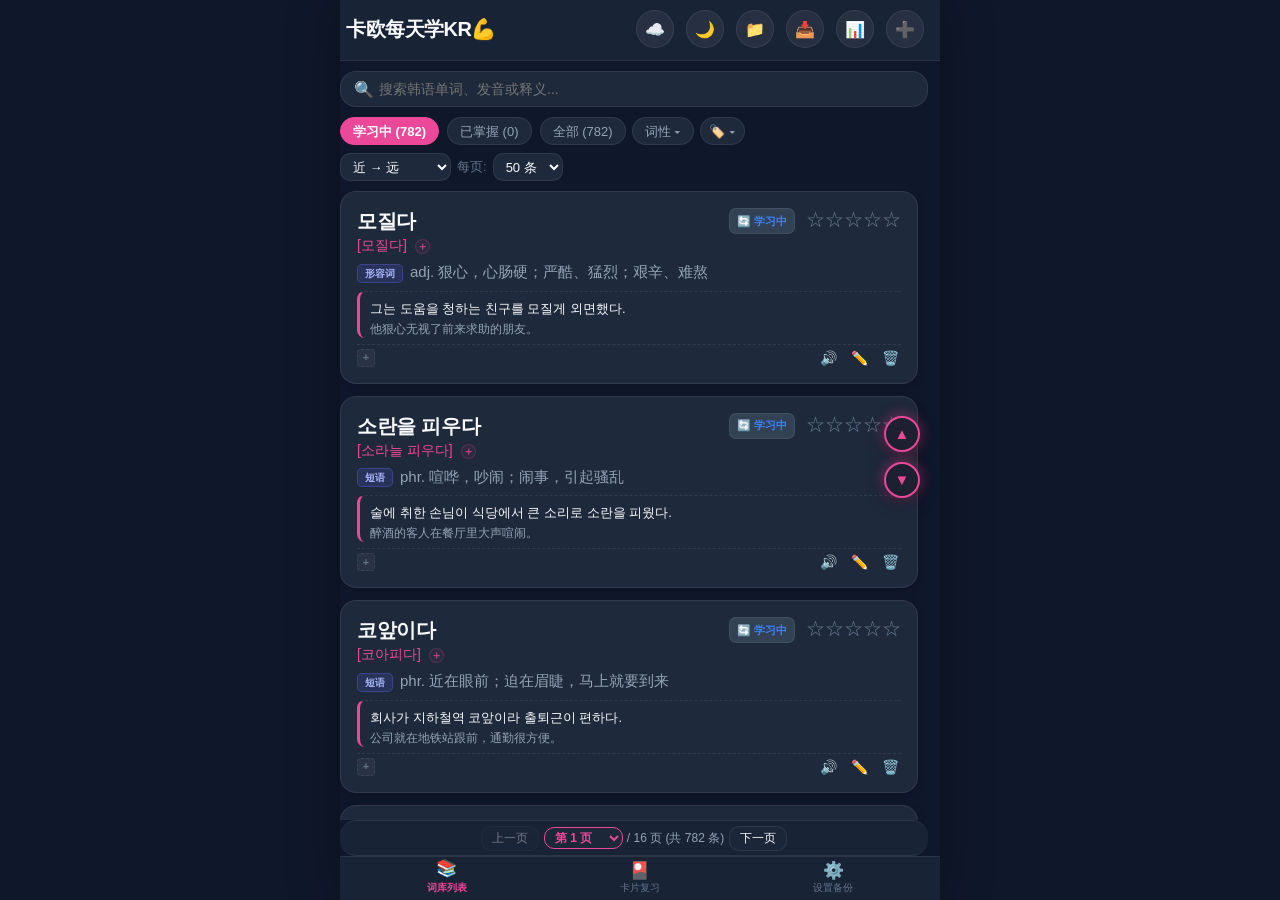
==== standalone_kr_vocab.html @ 4b9e915c "feat: search across all learning statuses" ====
<!DOCTYPE html>
<html lang="zh-CN">
<head>
  <meta charset="UTF-8">
  <meta name="viewport" content="width=device-width, initial-scale=1.0, maximum-scale=1.0, user-scalable=no, viewport-fit=cover">
  <title>卡欧随身韩语单词本 KR v5.0</title>
  <meta name="apple-mobile-web-app-capable" content="yes">
  <meta name="apple-mobile-web-app-status-bar-style" content="black-translucent">
  <meta name="apple-mobile-web-app-title" content="卡欧每天学KR💪">
  <style>
/* ==========================================================================
   随身韩语单词本 - iOS Mobile Design System
   ========================================================================== */

:root {
  --font-family: -apple-system, BlinkMacSystemFont, "SF Pro Display", "SF Pro Text", "Segoe UI", Roboto, Helvetica, Arial, sans-serif;
  
  --bg-primary: #0f172a;
  --bg-secondary: #1e293b;
  --bg-card: rgba(30, 41, 59, 0.75);
  --bg-card-solid: #1e293b;
  --bg-input: #334155;
  
  --text-primary: #f8fafc;
  --text-secondary: #94a3b8;
  --text-muted: #64748b;
  --text-example: #fbcfe8;
  
  --accent-primary: #ec4899; /* Pink-rose accent for Korean Vocab */
  --accent-gradient: linear-gradient(135deg, #ec4899 0%, #8b5cf6 100%);
  --accent-success: #10b981;
  --accent-warning: #f59e0b;
  --accent-danger: #ef4444;
  --accent-info: #3b82f6;
  
  --border-color: rgba(255, 255, 255, 0.08);
  --border-highlight: rgba(255, 255, 255, 0.15);
  
  --shadow-sm: 0 2px 8px rgba(0, 0, 0, 0.2);
  --shadow-lg: 0 10px 30px rgba(0, 0, 0, 0.4);
  --glass-blur: blur(16px);
  
  --radius-sm: 10px;
  --radius-md: 16px;
  --radius-lg: 24px;
  --radius-full: 9999px;
  
  --safe-top: env(safe-area-inset-top, 20px);
  --safe-bottom: env(safe-area-inset-bottom, 20px);
}

body.light-theme {
  --bg-primary: #f8fafc;
  --bg-secondary: #ffffff;
  --bg-card: rgba(255, 255, 255, 0.85);
  --bg-card-solid: #ffffff;
  --bg-input: #e2e8f0;
  
  --text-primary: #0f172a;
  --text-secondary: #475569;
  --text-muted: #94a3b8;
  --text-example: #be185d;
  
  --border-color: rgba(0, 0, 0, 0.06);
  --border-highlight: rgba(0, 0, 0, 0.12);
  --shadow-sm: 0 2px 10px rgba(0, 0, 0, 0.05);
  --shadow-lg: 0 10px 30px rgba(0, 0, 0, 0.1);
}

* {
  box-sizing: border-box;
  margin: 0;
  padding: 0;
  -webkit-tap-highlight-color: transparent;
}

html, body {
  width: 100%;
  height: 100%;
  overflow-x: hidden;
  overflow-y: auto !important;
  font-family: var(--font-family);
  background-color: var(--bg-primary);
  color: var(--text-primary);
  user-select: none;
  -webkit-user-select: none;
}

#app {
  display: flex;
  flex-direction: column;
  width: 100%;
  height: 100vh;
  height: 100dvh;
  max-width: 600px;
  margin: 0 auto;
  position: relative;
  background-color: var(--bg-primary);
  box-shadow: 0 0 50px rgba(0, 0, 0, 0.3);
  overflow: hidden;
}

/* Header Navbar */
.app-header {
  padding: calc(var(--safe-top) + 10px) 16px 12px 6px;
  background: var(--bg-card);
  backdrop-filter: var(--glass-blur);
  -webkit-backdrop-filter: var(--glass-blur);
  border-bottom: 1px solid var(--border-color);
  display: flex;
  align-items: center;
  justify-content: space-between;
  z-index: 100;
  flex-shrink: 0;
}

.app-title {
  display: flex;
  align-items: center;
  gap: 10px;
  font-size: 20px;
  font-weight: 700;
  letter-spacing: -0.5px;
}

.app-title .icon {
  font-size: 24px;
}

.header-actions {
  display: flex;
  align-items: center;
  gap: 12px;
}

.icon-btn {
  background: rgba(255, 255, 255, 0.06);
  border: 1px solid var(--border-color);
  color: var(--text-primary);
  width: 38px;
  height: 38px;
  border-radius: var(--radius-full);
  display: flex;
  align-items: center;
  justify-content: center;
  font-size: 16px;
  cursor: pointer;
  transition: all 0.2s ease;
}

.icon-btn:active {
  transform: scale(0.92);
  background: rgba(255, 255, 255, 0.15);
}

.excel-export-sheet {
  max-height: min(86dvh, 720px);
}

.excel-export-intro {
  margin: -4px 0 16px;
  color: var(--text-secondary);
  font-size: 13px;
  line-height: 1.6;
}

.excel-export-scope-grid {
  display: grid;
  grid-template-columns: repeat(2, minmax(0, 1fr));
  gap: 9px;
  margin-bottom: 14px;
}

.excel-export-scope-option {
  display: flex;
  align-items: center;
  gap: 8px;
  min-width: 0;
  padding: 11px 12px;
  border: 1px solid var(--border-color);
  border-radius: 11px;
  background: var(--bg-input);
  color: var(--text-primary);
  cursor: pointer;
  font-size: 14px;
  font-weight: 600;
}

.excel-export-scope-option.selected {
  border-color: var(--accent-primary);
  background: rgba(236, 72, 153, 0.13);
  box-shadow: inset 0 0 0 1px rgba(236, 72, 153, 0.18);
}

.excel-export-scope-option input {
  width: 17px;
  height: 17px;
  margin: 0;
  accent-color: var(--accent-primary);
  flex: 0 0 auto;
}

.excel-export-tag-panel {
  margin-bottom: 14px;
  padding: 12px;
  border: 1px solid var(--border-color);
  border-radius: 12px;
  background: rgba(15, 23, 42, 0.22);
}

.excel-export-tag-title {
  margin-bottom: 9px;
  color: var(--text-secondary);
  font-size: 12px;
  line-height: 1.5;
}

.excel-export-tag-list {
  display: flex;
  flex-wrap: wrap;
  gap: 7px;
  max-height: 180px;
  overflow-y: auto;
}

.excel-export-tag-option {
  padding: 6px 10px;
  border: 1px solid var(--border-color);
  border-radius: var(--radius-full);
  background: var(--bg-input);
  color: var(--text-secondary);
  font-size: 12px;
  cursor: pointer;
}

.excel-export-tag-option.selected {
  border-color: var(--accent-primary);
  background: rgba(236, 72, 153, 0.18);
  color: var(--text-primary);
  font-weight: 700;
}

.excel-export-summary {
  min-height: 20px;
  margin: 0 0 10px;
  color: var(--text-secondary);
  font-size: 13px;
}

.excel-export-columns-panel {
  margin: 0 0 14px;
  padding: 11px 12px 12px;
  border: 1px solid var(--border-color);
  border-radius: 12px;
}

.excel-export-columns-panel legend {
  padding: 0 5px;
  color: var(--text-secondary);
  font-size: 12px;
  font-weight: 700;
}

.excel-export-columns-grid {
  display: grid;
  grid-template-columns: repeat(2, minmax(0, 1fr));
  gap: 9px 12px;
}

.excel-export-column-option {
  display: flex;
  align-items: center;
  gap: 7px;
  color: var(--text-primary);
  font-size: 13px;
  cursor: pointer;
}

.excel-export-column-option input {
  margin: 0;
  accent-color: var(--accent-primary);
}

.resource-library-sheet {
  height: min(78dvh, 720px);
  max-height: 90vh;
  display: flex;
  flex-direction: column;
  overflow: hidden;
}

.resource-library-notice {
  margin: -4px 0 14px;
  padding: 10px 12px;
  border: 1px solid rgba(245, 158, 11, 0.35);
  border-radius: var(--radius-sm);
  background: rgba(245, 158, 11, 0.1);
  color: var(--text-secondary);
  font-size: 12px;
  line-height: 1.55;
}

.resource-upload-zone {
  display: flex;
  align-items: center;
  justify-content: center;
  gap: 10px;
  min-height: 78px;
  padding: 14px;
  border: 1.5px dashed var(--accent-primary);
  border-radius: var(--radius-md);
  background: rgba(236, 72, 153, 0.06);
  color: var(--text-primary);
  text-align: center;
  cursor: pointer;
  transition: border-color 0.2s ease, background 0.2s ease, transform 0.2s ease;
}

.resource-upload-zone:hover,
.resource-upload-zone:focus-visible,
.resource-upload-zone.drag-active {
  background: rgba(236, 72, 153, 0.14);
  border-color: #a855f7;
  outline: none;
}

.resource-upload-zone:active {
  transform: scale(0.99);
}

.resource-upload-icon {
  font-size: 27px;
}

.resource-upload-copy strong,
.resource-upload-copy small {
  display: block;
}

.resource-upload-copy strong {
  margin-bottom: 3px;
  font-size: 14px;
}

.resource-upload-copy small {
  color: var(--text-secondary);
  font-size: 11px;
  line-height: 1.45;
}

.resource-file-status {
  min-height: 20px;
  margin: 8px 2px 4px;
  color: var(--text-secondary);
  font-size: 12px;
  line-height: 1.45;
}

.resource-file-status.is-error {
  color: #fb7185;
}

.resource-file-list {
  flex: 1;
  min-height: 0;
  overflow-y: auto;
  padding: 2px 2px calc(var(--safe-bottom) + 4px);
}

.resource-file-empty {
  display: flex;
  min-height: 180px;
  flex-direction: column;
  align-items: center;
  justify-content: center;
  color: var(--text-secondary);
  text-align: center;
  line-height: 1.65;
}

.resource-file-empty span {
  margin-bottom: 8px;
  font-size: 34px;
  opacity: 0.78;
}

.resource-file-card {
  display: grid;
  grid-template-columns: minmax(0, 1fr) auto;
  gap: 10px;
  align-items: center;
  width: 100%;
  margin-top: 8px;
  padding: 11px 10px;
  border: 1px solid var(--border-color);
  border-radius: var(--radius-md);
  background: var(--bg-primary);
  transition: border-color 0.16s ease, box-shadow 0.16s ease, opacity 0.16s ease, transform 0.16s ease;
}

.resource-file-card.resource-sort-dragging {
  z-index: 2;
  border-color: var(--accent-color);
  box-shadow: 0 12px 28px rgba(0, 0, 0, 0.26);
  opacity: 0.78;
  transform: scale(0.99);
}

.resource-file-open {
  width: 100%;
  display: grid;
  grid-template-columns: 42px minmax(0, 1fr);
  gap: 10px;
  align-items: center;
  min-width: 0;
  padding: 0;
  border: 0;
  background: transparent;
  color: inherit;
  text-align: left;
  cursor: pointer;
}

.resource-file-icon {
  display: flex;
  width: 42px;
  height: 42px;
  align-items: center;
  justify-content: center;
  border-radius: 12px;
  background: rgba(139, 92, 246, 0.13);
  font-size: 23px;
}

.resource-file-main {
  min-width: 0;
}

.resource-file-name {
  display: block;
  overflow: hidden;
  font-size: 14px;
  font-weight: 700;
  text-overflow: ellipsis;
  white-space: nowrap;
}

.resource-file-meta {
  display: block;
  margin-top: 4px;
  color: var(--text-secondary);
  font-size: 11px;
  line-height: 1.4;
}

.resource-file-actions {
  display: flex;
  align-items: center;
  gap: 5px;
}

.resource-file-drag-handle {
  display: inline-flex;
  width: 27px;
  height: 31px;
  align-items: center;
  justify-content: center;
  padding: 0;
  border: 0;
  background: transparent;
  color: var(--text-secondary);
  cursor: grab;
  font-size: 19px;
  line-height: 1;
  touch-action: none;
  user-select: none;
  -webkit-user-select: none;
}

.resource-file-drag-handle:hover,
.resource-file-drag-handle:focus-visible {
  color: var(--accent-color);
}

.resource-file-drag-handle:active {
  cursor: grabbing;
}

.resource-file-action {
  width: 31px;
  height: 31px;
  padding: 0;
  border: 1px solid var(--border-color);
  border-radius: 9px;
  background: rgba(255, 255, 255, 0.05);
  color: inherit;
  cursor: pointer;
}

.resource-file-action.rename {
  color: #c4b5fd;
}

.resource-file-action.delete {
  color: #fb7185;
}

.resource-rename-sheet {
  max-width: 480px;
}

.resource-rename-input-row {
  display: flex;
  align-items: stretch;
}

.resource-rename-input-row .form-input {
  min-width: 0;
  border-top-right-radius: 0;
  border-bottom-right-radius: 0;
}

.resource-rename-extension {
  display: flex;
  align-items: center;
  padding: 0 13px;
  border: 1px solid var(--border-color);
  border-left: 0;
  border-radius: 0 var(--radius-sm) var(--radius-sm) 0;
  background: var(--bg-input);
  color: var(--text-secondary);
  font-size: 14px;
  white-space: nowrap;
}

.resource-rename-status {
  min-height: 20px;
  margin-top: 7px;
  color: #fb7185;
  font-size: 12px;
  line-height: 1.45;
}

.resource-rename-actions {
  display: flex;
  gap: 10px;
}

.resource-image-preview-modal {
  position: fixed;
  inset: 0;
  z-index: 450;
  display: flex;
  align-items: center;
  justify-content: center;
  padding: max(14px, env(safe-area-inset-top)) 14px max(14px, env(safe-area-inset-bottom));
  background: rgba(2, 6, 23, 0.88);
  backdrop-filter: blur(8px);
  -webkit-backdrop-filter: blur(8px);
  opacity: 0;
  pointer-events: none;
  transition: opacity 0.2s ease;
}

.resource-image-preview-modal.active {
  opacity: 1;
  pointer-events: auto;
}

.resource-image-preview-sheet {
  display: flex;
  width: min(960px, 100%);
  height: min(90dvh, 900px);
  max-height: 92vh;
  flex-direction: column;
  overflow: hidden;
  border: 1px solid var(--border-highlight);
  border-radius: var(--radius-lg);
  background: var(--bg-card-solid);
  box-shadow: 0 24px 70px rgba(0, 0, 0, 0.48);
  transform: scale(0.97);
  transition: transform 0.2s ease;
}

.resource-image-preview-modal.active .resource-image-preview-sheet {
  transform: scale(1);
}

.resource-image-preview-header {
  display: flex;
  min-height: 56px;
  align-items: center;
  justify-content: space-between;
  gap: 12px;
  padding: 9px 10px 9px 16px;
  border-bottom: 1px solid var(--border-color);
}

.resource-image-preview-title {
  min-width: 0;
  overflow: hidden;
  font-size: 14px;
  font-weight: 700;
  text-overflow: ellipsis;
  white-space: nowrap;
}

.resource-image-preview-stage {
  display: flex;
  flex: 1;
  min-height: 0;
  align-items: center;
  justify-content: center;
  overflow: auto;
  padding: 12px;
  background: #050914;
}

.resource-image-preview-stage img {
  display: block;
  max-width: 100%;
  max-height: 100%;
  object-fit: contain;
}

@media (max-width: 390px) {
  .app-title { font-size: 18px; gap: 6px; }
  .header-actions { gap: 6px; }
  .header-actions .icon-btn { width: 36px; height: 36px; }
  .resource-file-card { grid-template-columns: minmax(0, 1fr) auto; }
  .resource-file-open { grid-template-columns: 36px minmax(0, 1fr); }
  .resource-file-icon { width: 36px; height: 36px; font-size: 20px; }
}

.main-content {
  flex: 1;
  min-height: 0;
  display: flex;
  flex-direction: column;
  overflow: hidden;
  padding: 10px 12px 44px 0;
  position: relative;
}

.tab-view {
  display: none;
  animation: fadeIn 0.25s ease-out forwards;
}

.tab-view.active {
  display: flex;
  flex-direction: column;
  flex: 1;
  min-height: 0;
  height: 100%;
}

@keyframes fadeIn {
  from { opacity: 0; transform: translateY(6px); }
  to { opacity: 1; transform: translateY(0); }
}

.bottom-nav {
  position: fixed;
  bottom: 0;
  left: 0;
  right: 0;
  width: 100%;
  max-width: 600px;
  margin: 0 auto;
  box-sizing: border-box;
  background: var(--bg-card);
  backdrop-filter: var(--glass-blur);
  -webkit-backdrop-filter: var(--glass-blur);
  border-top: 1px solid var(--border-color);
  display: flex;
  justify-content: space-around;
  padding: 2px 10px calc(var(--safe-bottom) + 2px) !important;
  height: 44px !important;
  z-index: 100;
}

.nav-item {
  display: flex;
  flex-direction: column;
  align-items: center;
  gap: 0 !important;
  color: var(--text-muted);
  text-decoration: none;
  font-size: 10px !important;
  font-weight: 500;
  padding: 1px 8px !important;
  border-radius: var(--radius-md);
  transition: all 0.2s ease;
  cursor: pointer;
  border: none;
  background: transparent;
}

.nav-item .nav-icon {
  font-size: 17px !important;
  transition: transform 0.2s ease;
}

.nav-item.active {
  color: var(--accent-primary);
  font-weight: 600;
}

.nav-item.active .nav-icon {
  transform: translateY(-2px);
}

.nav-item:active {
  transform: scale(0.92);
}

.search-box {
  position: relative;
  margin-bottom: 10px !important;
}

.search-input {
  width: 100%;
  padding: 8px 36px 8px 38px !important;
  background: var(--bg-card-solid);
  border: 1px solid var(--border-color);
  border-radius: var(--radius-md);
  color: var(--text-primary);
  font-size: 14px !important;
  outline: none;
  transition: border-color 0.2s;
  min-height: 36px;
}

.search-input:focus {
  border-color: var(--accent-primary);
}

.search-clear-btn {
  position: absolute;
  right: 12px;
  top: 50%;
  transform: translateY(-50%);
  font-size: 14px;
  font-weight: bold;
  color: var(--text-muted);
  cursor: pointer;
  padding: 2px 8px;
  border-radius: 50%;
  transition: all 0.2s;
  user-select: none;
  z-index: 10;
  display: none;
  align-items: center;
  justify-content: center;
  background: rgba(255, 255, 255, 0.12);
}

.search-clear-btn:hover {
  color: #ffffff;
  background: rgba(239, 68, 68, 0.85);
}

.search-icon {
  position: absolute;
  left: 14px;
  top: 50%;
  transform: translateY(-50%);
  color: var(--text-muted);
  font-size: 16px;
}

.active-tags-bar {
  display: flex;
  flex-wrap: wrap;
  align-items: center;
  gap: 8px;
  margin-top: 8px;
  margin-bottom: 14px;
}

/* 🏷️ 已选标签一键清空按钮 */
.clear-all-tags-chip-btn {
  display: inline-flex;
  align-items: center;
  justify-content: center;
  gap: 4px;
  background: rgba(239, 68, 68, 0.15);
  border: 1px solid rgba(239, 68, 68, 0.35);
  color: #fca5a5;
  font-size: 12px;
  font-weight: 600;
  padding: 4px 12px;
  border-radius: 9999px;
  cursor: pointer;
  outline: none;
  transition: all 0.2s cubic-bezier(0.4, 0, 0.2, 1);
  backdrop-filter: blur(8px);
  -webkit-backdrop-filter: blur(8px);
  user-select: none;
  margin-left: 2px;
}

.clear-all-tags-chip-btn:hover {
  background: rgba(239, 68, 68, 0.3);
  border-color: rgba(239, 68, 68, 0.6);
  color: #ffffff;
  transform: translateY(-1px);
  box-shadow: 0 3px 10px rgba(239, 68, 68, 0.25);
}

.clear-all-tags-chip-btn:active {
  transform: translateY(0);
  scale: 0.96;
}

body.light-theme .clear-all-tags-chip-btn {
  background: rgba(239, 68, 68, 0.1);
  border-color: rgba(239, 68, 68, 0.25);
  color: #dc2626;
}

body.light-theme .clear-all-tags-chip-btn:hover {
  background: rgba(239, 68, 68, 0.2);
  border-color: rgba(239, 68, 68, 0.45);
  color: #b91c1c;
}
.active-tag-chip {
  background: rgba(255, 255, 255, 0.06);
  color: var(--text-secondary);
  font-size: 12px;
  font-weight: 600;
  padding: 4px 10px;
  border-radius: var(--radius-full);
  display: inline-flex;
  align-items: center;
  gap: 6px;
  box-shadow: none;
  animation: fadeIn 0.2s ease-out;
}
.tag-remove-btn {
  font-size: 12px;
  line-height: 1;
  cursor: pointer;
  padding: 1px 4px;
  border-radius: 50%;
  background: rgba(0, 0, 0, 0.25);
  transition: background 0.2s;
}
.tag-remove-btn:hover {
  background: rgba(0, 0, 0, 0.5);
}

.filter-pills {
  display: flex;
  align-items: center;
  gap: 8px;
  overflow-x: auto;
  padding-bottom: 0 !important;
  margin-bottom: 0 !important;
  scrollbar-width: none;
}

.filter-pills::-webkit-scrollbar {
  display: none;
}

.pill-btn {
  display: inline-flex;
  align-items: center;
  justify-content: center;
  height: 28px;
  padding: 0 12px;
  border-radius: var(--radius-full);
  background: var(--bg-card-solid);
  border: 1px solid var(--border-color);
  color: var(--text-secondary);
  font-size: 13px;
  line-height: 1;
  white-space: nowrap;
  cursor: pointer;
  transition: all 0.2s ease;
  box-sizing: border-box;
}

.pill-btn.active {
  background: var(--accent-primary);
  color: #ffffff;
  border-color: var(--accent-primary);
  font-weight: 600;
}

.sub-filter-row {
  display: flex;
  align-items: center;
  gap: 10px;
  margin-top: -4px;
  margin-bottom: 12px;
  transition: all 0.2s ease;
  flex-wrap: wrap;
}

/* Tag Filter Dropdown Styling */
.tag-filter-dropdown-wrapper,
.tag-dropdown-container {
  position: relative;
  display: inline-flex;
  align-items: center;
  flex-shrink: 0;
}

.tag-dropdown-btn,
.part-of-speech-dropdown-btn {
  display: inline-flex;
  align-items: center;
  justify-content: center;
  height: 28px;
  gap: 4px;
  padding: 0 12px;
  border-radius: var(--radius-full);
  border: 1px solid var(--border-color);
  background: var(--bg-card-solid);
  color: var(--text-secondary);
  font-size: 13px;
  line-height: 1;
  font-weight: 500;
  cursor: pointer;
  transition: all 0.2s ease;
  user-select: none;
  box-sizing: border-box;
}

.tag-dropdown-btn:hover,
.tag-dropdown-btn.has-active-tags,
.part-of-speech-dropdown-btn:hover,
.part-of-speech-dropdown-btn.has-active-part-of-speech {
  background: rgba(255, 255, 255, 0.08);
  border-color: var(--border-color);
  color: var(--text-primary);
  font-weight: 600;
}

#partOfSpeechDropdownContainer,
#tagDropdownContainer {
  gap: 4px;
}

.part-of-speech-quick-reset-btn,
.tag-quick-reset-btn {
  display: none;
  align-items: center;
  justify-content: center;
  flex-shrink: 0;
  width: 28px;
  height: 28px;
  padding: 0;
  border: 1px solid var(--border-color);
  border-radius: var(--radius-full);
  background: var(--bg-card-solid);
  color: var(--accent-primary, #818cf8);
  font-size: 15px;
  line-height: 1;
  cursor: pointer;
  transition: background 0.15s ease, color 0.15s ease, border-color 0.15s ease;
}

.part-of-speech-quick-reset-btn:hover,
.part-of-speech-quick-reset-btn:focus-visible,
.tag-quick-reset-btn:hover,
.tag-quick-reset-btn:focus-visible {
  background: rgba(99, 102, 241, 0.16);
  border-color: var(--accent-primary, #818cf8);
  color: var(--text-primary);
  outline: none;
}

.tag-badge {
  display: inline-flex;
  align-items: center;
  justify-content: center;
  background: var(--accent-primary, #6366f1);
  color: #ffffff;
  font-size: 10px;
  font-weight: 700;
  min-width: 16px;
  height: 16px;
  border-radius: 8px;
  padding: 0 4px;
  line-height: 1;
}

#tagDropdownMenu,
.tag-dropdown-container .tag-dropdown-menu,
.tag-dropdown-menu {
  position: absolute;
  top: calc(100% + 6px);
  right: 0;
  left: auto;
  z-index: 1000;
  width: 240px;
  max-width: calc(100vw - 32px);
  transform: none;
  max-height: 320px;
  background: var(--bg-card, #1e1e2e);
  border: 1px solid var(--border-color, rgba(255, 255, 255, 0.12));
  border-radius: 12px;
  box-shadow: 0 10px 25px rgba(0, 0, 0, 0.35);
  backdrop-filter: blur(12px);
  display: flex;
  flex-direction: column;
  overflow: hidden;
  animation: tagDropdownFadeInRight 0.15s ease-out;
}

@keyframes tagDropdownFadeInRight {
  from { opacity: 0; transform: translateY(-6px); }
  to { opacity: 1; transform: translateY(0); }
}

.tag-dropdown-header {
  display: flex;
  align-items: center;
  justify-content: space-between;
  padding: 10px 12px;
  border-bottom: 1px solid var(--border-color, rgba(255, 255, 255, 0.08));
  font-size: 12px;
  font-weight: 600;
  color: var(--text-primary);
  background: rgba(0, 0, 0, 0.1);
}

.tag-clear-all-btn {
  background: none;
  border: none;
  color: var(--accent-primary, #818cf8);
  font-size: 11px;
  cursor: pointer;
  padding: 2px 6px;
  border-radius: 4px;
  transition: background 0.15s ease;
}

.tag-clear-all-btn:hover {
  background: rgba(99, 102, 241, 0.15);
}

.part-of-speech-dropdown-reset-btn,
.tag-dropdown-reset-btn {
  width: 100%;
  flex-shrink: 0;
  padding: 10px 12px;
  border: 0;
  border-top: 1px solid var(--border-color, rgba(255, 255, 255, 0.08));
  background: rgba(0, 0, 0, 0.12);
  color: var(--accent-primary, #818cf8);
  font-size: 12px;
  font-weight: 600;
  line-height: 1.2;
  text-align: center;
  cursor: pointer;
  transition: background 0.15s ease, color 0.15s ease;
}

.part-of-speech-dropdown-reset-btn:hover,
.part-of-speech-dropdown-reset-btn:focus-visible,
.tag-dropdown-reset-btn:hover,
.tag-dropdown-reset-btn:focus-visible {
  background: rgba(99, 102, 241, 0.16);
  color: var(--text-primary);
  outline: none;
}

.tag-dropdown-list,
.part-of-speech-dropdown-list {
  padding: 6px;
  overflow-y: auto;
  max-height: 250px;
  display: flex;
  flex-direction: column;
  gap: 2px;
}

.tag-dropdown-item {
  display: flex;
  align-items: center;
  gap: 8px;
  padding: 7px 10px;
  border-radius: 8px;
  cursor: pointer;
  font-size: 12px;
  color: var(--text-secondary);
  transition: all 0.15s ease;
  user-select: none;
}

.tag-dropdown-item:hover {
  background: rgba(255, 255, 255, 0.06);
  color: var(--text-primary);
}

.tag-dropdown-item.selected {
  background: rgba(255, 255, 255, 0.12) !important;
  color: var(--text-primary) !important;
  font-weight: 600 !important;
}

.tag-checkbox {
  width: 16px;
  height: 16px;
  border-radius: 4px;
  border: 1.5px solid var(--border-color, rgba(255, 255, 255, 0.35));
  display: inline-flex;
  align-items: center;
  justify-content: center;
  font-size: 11px;
  font-weight: 900;
  color: #ffffff !important;
  background: transparent;
  transition: all 0.15s ease;
  flex-shrink: 0;
}

.tag-dropdown-item.selected .tag-checkbox {
  background: rgba(255, 255, 255, 0.18) !important;
  border-color: var(--text-muted) !important;
  color: #ffffff !important;
}

.tag-name {
  flex: 1;
  white-space: nowrap;
  overflow: hidden;
  text-overflow: ellipsis;
}

.tag-count {
  font-size: 10px;
  padding: 1px 6px;
  border-radius: 10px;
  background: rgba(255, 255, 255, 0.08);
  color: var(--text-secondary);
  flex-shrink: 0;
}

.tag-dropdown-empty {
  padding: 14px;
  text-align: center;
  font-size: 12px;
  color: var(--text-secondary);
}

.sub-filter-pills {
  display: flex;
  gap: 8px;
  flex-wrap: wrap;
}

.sub-pill-btn {
  padding: 5px 12px;
  border-radius: var(--radius-full);
  border: 1px solid var(--border-color);
  background: var(--bg-card-solid);
  color: var(--text-secondary);
  font-size: 12px;
  font-weight: 500;
  cursor: pointer;
  transition: all 0.2s ease;
}

.sub-pill-btn:hover {
  border-color: var(--accent-color);
  color: var(--text-primary);
}

.sub-pill-btn.active {
  background: rgba(99, 102, 241, 0.15);
  border-color: var(--accent-color);
  color: var(--accent-color);
  font-weight: 600;
}

.search-box,
.active-tags-bar,
.list-control-row,
.sub-filter-row {
  flex-shrink: 0;
}

.word-list {
  display: flex;
  flex-direction: column;
  gap: 12px;
  flex: 1;
  min-height: 0;
  overflow-y: auto !important;
  -webkit-overflow-scrolling: touch;
  margin-top: 2px !important;
  padding-right: 10px;
  padding-bottom: 4px !important;
}

/* 专属粉色高亮拖动滑动条：全量卡片列表 #wordList、卡片复习背面 .card-face-back 及全量内联滚动容器 */
* {
  scrollbar-width: thin;
  scrollbar-color: var(--accent-primary, #ec4899) rgba(255, 255, 255, 0.03);
}

#wordList::-webkit-scrollbar,
.card-face-back::-webkit-scrollbar,
::-webkit-scrollbar {
  width: 6px !important;
  height: 6px !important;
}

#wordList::-webkit-scrollbar-track,
.card-face-back::-webkit-scrollbar-track,
::-webkit-scrollbar-track {
  background: rgba(255, 255, 255, 0.03) !important;
  border-radius: 9999px !important;
}

#wordList::-webkit-scrollbar-thumb,
.card-face-back::-webkit-scrollbar-thumb,
::-webkit-scrollbar-thumb {
  background: var(--accent-primary, #ec4899) !important;
  border-radius: 9999px !important;
  box-shadow: 0 0 10px rgba(236, 72, 153, 0.5) !important;
}

#wordList::-webkit-scrollbar-thumb:hover,
.card-face-back::-webkit-scrollbar-thumb:hover,
::-webkit-scrollbar-thumb:hover {
  background: #f472b6 !important;
}

/* 隐藏全屏及外层容器无用滚动条 */
html::-webkit-scrollbar,
body::-webkit-scrollbar,
.main-content::-webkit-scrollbar,
.filter-pills::-webkit-scrollbar {
  display: none !important;
  width: 0 !important;
  height: 0 !important;
}

/* 置顶与置底直达按钮：固定悬浮于右侧滑动条轨道侧边高度 */
.scroll-track-btn,
.scroll-fab-btn {
  position: fixed !important;
  right: max(8px, calc(50% - 295px)) !important;
  width: 36px !important;
  height: 36px !important;
  border-radius: 50% !important;
  background: rgba(30, 32, 48, 0.95) !important;
  backdrop-filter: blur(12px) !important;
  -webkit-backdrop-filter: blur(12px) !important;
  border: 2px solid var(--accent-primary, #ec4899) !important;
  color: var(--accent-primary, #ec4899) !important;
  box-shadow: 0 4px 16px rgba(0, 0, 0, 0.5), 0 0 14px rgba(236, 72, 153, 0.6) !important;
  display: flex !important;
  align-items: center !important;
  justify-content: center !important;
  font-size: 15px !important;
  font-weight: 900 !important;
  cursor: pointer !important;
  transition: all 0.2s cubic-bezier(0.4, 0, 0.2, 1) !important;
  z-index: 99999 !important;
  outline: none !important;
  padding: 0 !important;
  pointer-events: auto !important;
}

@media (max-width: 620px) {
  .scroll-track-btn,
  .scroll-fab-btn {
    right: 8px !important;
  }
}

.scroll-track-btn:hover,
.scroll-fab-btn:hover {
  background: var(--accent-primary, #ec4899) !important;
  color: #ffffff !important;
  transform: scale(1.15) !important;
  box-shadow: 0 4px 20px rgba(236, 72, 153, 0.8) !important;
}

.scroll-track-btn:active,
.scroll-fab-btn:active {
  transform: scale(0.92) !important;
}

/* 置顶按钮悬浮在视口右侧滑动条轨道固定高度 */
.scroll-track-btn.top-btn,
#scrollToTopBtn {
  top: calc(50% - 48px) !important;
  bottom: auto !important;
}

/* 置底按钮悬浮在视口右侧滑动条轨道固定高度（置顶按钮正下方） */
.scroll-track-btn.bottom-btn,
#scrollToBottomBtn {
  top: calc(50% - 2px) !important;
  bottom: auto !important;
}


.word-example-preview {
  margin-top: 8px;
  padding-top: 8px;
  padding-left: 10px;
  border-top: 1px dashed var(--border-color, rgba(255, 255, 255, 0.12));
  border-left: 3px solid var(--accent-primary);
  border-radius: 8px 0 0 8px;
  font-size: 13px;
  display: flex;
  flex-direction: column;
  gap: 3px;
  text-align: left;
}
.ex-preview-text {
  font-weight: 500;
  color: var(--text-primary, #f8fafc);
  line-height: 1.4;
  font-size: 13px;
}
.ex-preview-trans {
  color: var(--text-secondary, #94a3b8);
  font-size: 12px;
  line-height: 1.4;
}

.word-card {
  box-sizing: border-box;
  width: 100%;
  max-width: 100%;
  background: var(--bg-card-solid);
  border: 1px solid var(--border-color);
  border-radius: var(--radius-md);
  padding: 16px;
  position: relative;
  transition: transform 0.2s ease, border-color 0.2s ease;
  box-shadow: var(--shadow-sm);
}

.word-card:active {
  transform: scale(0.98);
}

.word-card.tag-dropdown-open {
  z-index: 2000;
}

.word-header {
  display: flex;
  justify-content: space-between;
  align-items: flex-start;
  margin-bottom: 2px;
}

.word-title-group {
  display: flex;
  align-items: baseline;
  gap: 8px;
  flex-wrap: nowrap;
  min-width: 0;
  flex: 1 1 auto;
  overflow: hidden;
}
.word-pronunciation-row {
  display: flex;
  align-items: baseline;
  gap: 8px;
  flex-wrap: nowrap;
  width: 100%;
  min-width: 0;
  margin-bottom: 6px;
  overflow: hidden;
}
.word-pronunciation-row.pronunciation-note-editor-open {
  flex-wrap: nowrap;
  align-items: flex-end;
}

.word-text {
  font-size: 20px;
  font-weight: 700;
  color: var(--text-primary);
  letter-spacing: -0.3px;
}

.word-reading {
  font-size: 14px;
  color: var(--accent-primary);
  font-weight: 500;
}

.word-card-pronunciation-note-add-btn {
  display: inline-flex;
  align-items: center;
  justify-content: center;
  width: 15px;
  height: 15px;
  min-width: 15px;
  margin-left: 0;
  padding: 0;
  border: 1px solid rgba(236, 72, 153, 0.28);
  border-radius: 50%;
  background: rgba(236, 72, 153, 0.08);
  color: var(--accent-primary);
  font-size: 11px;
  font-weight: 600;
  line-height: 1;
  cursor: pointer;
  opacity: 0.78;
}
.word-card-pronunciation-note-add-btn:hover,
.word-card-pronunciation-note-add-btn:focus-visible {
  border-color: var(--accent-primary);
  color: var(--accent-primary);
  background: rgba(236, 72, 153, 0.16);
  opacity: 1;
  outline: none;
}
.word-card-pronunciation-note-editor-slot {
  display: inline-flex;
  flex: 1 1 0;
  min-width: 72px;
  max-width: none;
  margin: 0;
}
.word-card-pronunciation-note-editor-slot:empty { display: none; }
.word-card-pronunciation-note-inline-input {
  display: block;
  width: 100%;
  min-width: 0;
  min-height: 22px;
  height: 22px;
  padding: 2px 6px;
  border: 1px solid var(--accent-primary);
  border-radius: 7px;
  background: var(--bg-input);
  color: var(--text-primary);
  font-size: 11.5px;
  line-height: 1.3;
  box-sizing: border-box;
  outline: none;
  box-shadow: 0 0 0 2px rgba(236, 72, 153, 0.12);
  font-family: inherit;
  resize: none;
  overflow: hidden;
  white-space: pre-wrap;
  overflow-wrap: anywhere;
  scrollbar-width: none;
}
.word-card-pronunciation-note-inline-input::-webkit-scrollbar { display: none; }
.pronunciation-note-display {
  display: inline-flex;
  align-items: center;
  gap: 1px;
  flex: 1 1 0;
  min-width: 0;
  max-width: 100%;
  overflow: hidden;
  color: #f6a96b;
}
.pronunciation-note-text {
  display: inline-block;
  flex: 0 1 auto;
  min-width: 0;
  max-width: none;
  overflow: hidden;
  color: #f6a96b;
  font-size: 11.5px;
  line-height: 1.25;
  text-overflow: ellipsis;
  white-space: nowrap;
}
.pronunciation-note-edit-btn {
  padding: 0;
  border: 0;
  background: transparent;
  font-family: inherit;
  text-align: left;
  cursor: pointer;
}
.pronunciation-note-edit-btn:hover,
.pronunciation-note-edit-btn:focus-visible {
  color: #ffd0a3;
  outline: none;
}
.pronunciation-note-delete-btn {
  display: inline-flex;
  align-items: center;
  justify-content: center;
  flex: 0 0 14px;
  width: 14px;
  height: 14px;
  padding: 0;
  border: 0;
  border-radius: 50%;
  background: transparent;
  color: rgba(246, 169, 107, 0.72);
  font-size: 12px;
  line-height: 1;
  cursor: pointer;
}
.pronunciation-note-delete-btn:hover,
.pronunciation-note-delete-btn:focus-visible {
  background: rgba(246, 169, 107, 0.14);
  color: #ffd0a3;
  outline: none;
}
.word-pronunciation-row.pronunciation-note-editor-open .pronunciation-note-display,
.detail-pronunciation-note-controls.pronunciation-note-editor-open .pronunciation-note-display { display: none; }

.mastered-badge {
  font-size: 11px;
  padding: 2px 8px;
  border-radius: var(--radius-full);
  background: rgba(16, 185, 129, 0.15);
  color: var(--accent-success);
  border: 1px solid rgba(16, 185, 129, 0.3);
  font-weight: 600;
}

.word-meaning {
  font-size: 15px;
  color: var(--text-secondary);
  line-height: 1.4;
  margin-bottom: 3px;
}

.part-of-speech-label {
  display: inline-flex;
  align-items: center;
  justify-content: center;
  max-width: 100%;
  margin-right: 7px;
  padding: 2px 7px;
  border: 1px solid rgba(99, 102, 241, 0.32);
  border-radius: 5px;
  background: rgba(99, 102, 241, 0.16);
  color: #a5b4fc;
  font-size: 10px;
  font-weight: 700;
  line-height: 1.3;
  overflow-wrap: anywhere;
  vertical-align: middle;
}

.word-example-box {
  background: rgba(0, 0, 0, 0.15);
  border-left: 3px solid var(--accent-primary);
  padding: 8px 12px;
  border-radius: 4px;
  margin-top: 8px;
  font-size: 13px;
}

.word-example {
  color: var(--text-example);
  margin-bottom: 2px;
  line-height: 1.35;
  font-weight: 500;
}

.word-example-trans {
  color: var(--text-muted);
}

.word-footer {
  display: flex;
  justify-content: space-between;
  align-items: center;
  margin-top: 6px;
  padding-top: 4px;
  border-top: 1px dashed var(--border-color);
  font-size: 12px;
  color: var(--text-muted);
  gap: 8px;
  width: 100%;
}

.word-footer .word-tags {
  gap: 4px;
}

.word-footer .tag-badge {
  padding: 1px 6px;
  line-height: 1.25;
}

.word-footer .remove-tag-x {
  width: 12px;
  height: 12px;
  margin-left: 1px;
  font-size: 10px;
}

.word-footer .add-tag-btn {
  width: 18px;
  height: 18px;
  font-size: 11px;
}

.word-footer .card-actions {
  gap: 10px;
}

.word-footer .action-btn {
  padding: 2px;
  line-height: 1;
}

/* 单词列表滚动轨道两端箭头：顶部向上、底部向下 */
#wordList::-webkit-scrollbar-button:single-button:vertical {
  display: block !important;
  width: 8px !important;
  height: 12px !important;
  background-color: rgba(30, 41, 59, 0.96) !important;
  background-repeat: no-repeat !important;
  background-position: center !important;
  background-size: 8px 8px !important;
}

#wordList::-webkit-scrollbar-button:single-button:vertical:decrement {
  background-image: url("data:image/svg+xml,%3Csvg xmlns='http://www.w3.org/2000/svg' width='8' height='8' viewBox='0 0 8 8'%3E%3Cpath fill='%23ec4899' d='M4 1 7 6H1z'/%3E%3C/svg%3E") !important;
}

#wordList::-webkit-scrollbar-button:single-button:vertical:increment {
  background-image: url("data:image/svg+xml,%3Csvg xmlns='http://www.w3.org/2000/svg' width='8' height='8' viewBox='0 0 8 8'%3E%3Cpath fill='%23ec4899' d='m1 2 3 5 3-5z'/%3E%3C/svg%3E") !important;
}

.word-tags {
  display: flex;
  gap: 6px;
  flex-wrap: wrap;
  align-items: center;
  min-width: 0;
  flex: 1 1 auto;
}

.tag-badge {
  background: rgba(255, 255, 255, 0.06);
  padding: 2px 8px;
  border-radius: 4px;
  color: var(--text-secondary);
  font-size: 11px;
  display: inline-flex;
  align-items: center;
  gap: 4px;
  transition: all 0.2s ease;
}

.tag-badge:hover {
  background: rgba(255, 255, 255, 0.12);
  color: var(--text-primary);
}

.tag-badge.custom-tag {
  background: rgba(255, 255, 255, 0.06);
  color: var(--text-secondary);
  border: none;
}

.tag-badge.custom-tag:hover {
  background: rgba(255, 255, 255, 0.12);
  color: var(--text-primary);
}

.remove-tag-x {
  display: inline-flex;
  align-items: center;
  justify-content: center;
  width: 14px;
  height: 14px;
  border-radius: 50%;
  background: rgba(255, 255, 255, 0.15);
  color: #f87171;
  font-size: 11px;
  font-style: normal;
  font-weight: bold;
  line-height: 1;
  margin-left: 2px;
  cursor: pointer;
  transition: all 0.15s ease;
}

.remove-tag-x:hover {
  background: #ef4444;
  color: #ffffff;
  transform: scale(1.15);
}

.add-tag-btn {
  background: rgba(255, 255, 255, 0.05);
  border: 1px dashed var(--border-color);
  color: var(--text-muted);
  border-radius: 4px;
  width: 20px;
  height: 20px;
  display: inline-flex;
  align-items: center;
  justify-content: center;
  font-size: 12px;
  font-weight: bold;
  cursor: pointer;
  transition: all 0.2s ease;
  padding: 0;
  line-height: 1;
}

.add-tag-btn:hover {
  border-color: var(--accent-primary, #ec4899);
  color: var(--accent-primary, #ec4899);
  background: rgba(236, 72, 153, 0.12);
  transform: scale(1.1);
}

/* 卡片行内 Tag 增加组件：输入框下方复用当前词库已有 Tag */
.inline-tag-editor {
  display: inline-flex;
  align-items: center;
  position: relative;
  width: min(180px, 100%);
  min-width: 140px;
  z-index: 1200;
  background: var(--bg-card-solid, #1e2030);
  border: 1.5px solid var(--accent-primary, #ec4899);
  border-radius: var(--radius-full, 9999px);
  padding: 2px 6px;
  box-shadow: 0 0 10px rgba(236, 72, 153, 0.35);
  animation: inlineTagFadeIn 0.15s ease-out;
  vertical-align: middle;
}

@keyframes inlineTagFadeIn {
  from { opacity: 0; transform: scale(0.92); }
  to { opacity: 1; transform: scale(1); }
}

.inline-tag-input {
  background: transparent;
  border: none;
  outline: none;
  color: var(--text-primary, #ffffff);
  font-size: 11px;
  font-weight: 500;
  width: 100%;
  box-sizing: border-box;
  padding: 2px 2px 5px;
}

.inline-tag-input::placeholder {
  color: var(--text-muted, rgba(255, 255, 255, 0.45));
  font-size: 10px;
}

.inline-existing-tags-dropdown {
  display: flex;
  flex-direction: column;
  gap: 2px;
  position: absolute;
  top: calc(100% + 5px);
  left: 0;
  z-index: 1300;
  width: 180px;
  box-sizing: border-box;
  max-height: 132px;
  overflow-y: auto;
  padding: 5px;
  background: var(--bg-modal, #1e293b);
  border: 1px solid var(--border-color);
  border-radius: 8px;
  box-shadow: var(--shadow-lg, 0 12px 28px rgba(0, 0, 0, 0.4));
  scrollbar-width: thin;
  pointer-events: auto;
}

.inline-existing-tag-option {
  display: flex;
  align-items: center;
  width: 100%;
  font-size: 10px;
  font-weight: 600;
  color: var(--text-secondary);
  background: rgba(255, 255, 255, 0.06);
  border: 1px solid var(--border-color);
  border-radius: 6px;
  padding: 4px 6px;
  cursor: pointer;
  white-space: nowrap;
  text-align: left;
  transition: all 0.2s ease;
  user-select: none;
  pointer-events: auto;
}

.inline-existing-tag-option:hover,
.inline-existing-tag-option:focus-visible {
  background: rgba(255, 255, 255, 0.12);
  color: var(--text-primary);
  box-shadow: none;
  outline: none;
}

.inline-existing-tags-empty {
  padding: 5px 4px;
  color: var(--text-muted);
  font-size: 10px;
  line-height: 1.35;
}

/* Tag Dropdown Menu */
.word-tags, .detail-tags {
  position: relative;
}

.tag-dropdown-menu {
  position: absolute;
  top: calc(100% + 6px);
  left: 0;
  z-index: 1000;
  min-width: 140px;
  background: var(--bg-modal);
  backdrop-filter: blur(12px);
  -webkit-backdrop-filter: blur(12px);
  border: 1px solid var(--border-color);
  border-radius: var(--radius-lg);
  padding: 6px;
  box-shadow: var(--shadow-lg);
  display: flex;
  flex-direction: column;
  gap: 4px;
  animation: fadeInDown 0.15s ease-out;
}

@keyframes fadeInDown {
  from { opacity: 0; transform: translateY(-6px); }
  to { opacity: 1; transform: translateY(0); }
}

.tag-dropdown-header {
  font-size: 11px;
  color: var(--text-muted);
  padding: 4px 8px;
  font-weight: 600;
  text-transform: uppercase;
  letter-spacing: 0.5px;
}

.tag-dropdown-item {
  display: flex;
  align-items: center;
  gap: 8px;
  width: 100%;
  padding: 8px 10px;
  background: transparent;
  border: none;
  border-radius: var(--radius-sm);
  color: var(--text-primary);
  font-size: 13px;
  cursor: pointer;
  text-align: left;
  transition: all 0.15s ease;
}

.tag-dropdown-item:hover {
  background: var(--bg-card-hover);
  color: var(--accent-color);
}

.tag-dropdown-item.preset {
  font-weight: 500;
}

.tag-dropdown-divider {
  height: 1px;
  background: var(--border-color);
  margin: 2px 0;
}


/* Similar Words Section CSS */
.similar-words-container {
  width: 100%;
  box-sizing: border-box;
  transition: all 0.2s ease;
}
.similar-word-list {
  display: flex;
  flex-direction: column;
  gap: 8px;
  width: 100%;
  box-sizing: border-box;
}
.similar-word-chip {
  width: 100%;
  box-sizing: border-box;
  padding: 10px 12px;
  background: rgba(255, 255, 255, 0.04);
  border: 1px solid var(--border-color);
  border-radius: 8px;
  display: flex;
  flex-direction: column;
  gap: 4px;
  transition: transform 0.15s ease, background-color 0.15s ease;
  text-align: left;
  position: relative;
  padding-right: 40px;
  cursor: grab;
  touch-action: pan-y;
  user-select: none;
  -webkit-user-select: none;
  -webkit-touch-callout: none;
}
.similar-word-chip:active {
  transform: scale(0.98);
  background: var(--bg-input);
}
.similar-word-chip.similar-sort-dragging,
.similar-word-chip.similar-sort-dragging:active,
.modal-draft-selected-word.similar-sort-dragging,
.modal-draft-selected-word.similar-sort-dragging:active {
  cursor: grabbing;
  opacity: 0.76;
  transform: scale(1.01);
  border-color: var(--accent-primary);
  background: var(--bg-input);
  box-shadow: 0 10px 24px rgba(0, 0, 0, 0.28);
  z-index: 4;
}
.similar-word-chip .similar-ex-text {
  font-size: 12.5px !important;
  font-weight: 400 !important;
  color: var(--text-example) !important;
  line-height: 1.4 !important;
}
.similar-word-chip .similar-ex-trans {
  font-size: 12px !important;
  font-weight: 400 !important;
  color: var(--text-secondary) !important;
  margin-top: 3px !important;
  line-height: 1.4 !important;
  opacity: 1 !important;
}
.similar-word-title {
  display: flex;
  align-items: baseline;
  gap: 6px;
}
.similar-word-header {
  display: flex;
  align-items: center;
  flex-wrap: wrap;
  gap: 6px 8px;
  min-width: 0;
}
.similar-word-header .similar-word-title {
  flex: 1 1 140px;
  min-width: 0;
}
.similar-word-header-actions {
  display: inline-flex;
  align-items: center;
  gap: 4px;
  flex: 0 0 auto;
  margin-left: auto;
}
.similar-word-status-btn {
  min-height: 26px;
  padding: 3px 7px;
  border: 1px solid var(--border-color);
  border-radius: 7px;
  background: var(--bg-input);
  color: var(--accent-info);
  font-size: 11px;
  font-weight: 600;
  line-height: 1;
  white-space: nowrap;
  cursor: pointer;
}
.similar-word-status-btn.status-mastered {
  border-color: rgba(74, 222, 128, 0.4);
  color: #86efac;
}
.similar-word-status-btn:hover,
.similar-word-status-btn:focus-visible {
  border-color: var(--accent-primary);
  color: var(--text-primary);
  outline: none;
}
.detail-mastered-status-btn {
  flex: 0 0 auto;
}
.similar-word-rating {
  min-height: 26px;
  padding: 0 2px;
}
.similar-word-rating .rating-star {
  width: 15px;
  height: 20px;
  font-size: 16px;
}
.similar-word-text {
  font-size: 14px;
  font-weight: 700;
  color: var(--text-primary);
  line-height: 1.25;
}
.similar-word-reading {
  font-size: 11px;
  color: var(--accent-info);
  font-weight: 500;
  flex: 0 0 auto;
  line-height: 1.25;
}
.similar-word-pronunciation-note {
  display: inline-block;
  flex: 0 1 auto;
  min-width: 0;
  overflow: hidden;
  color: #f6a96b;
  font-size: 11.5px;
  font-weight: 500;
  line-height: 1.25;
  text-overflow: ellipsis;
  white-space: nowrap;
}
.similar-word-meaning {
  font-size: 12px;
  color: var(--text-secondary);
  line-height: 1.3;
}


@keyframes spin-sync {
  from { transform: rotate(0deg); }
  to { transform: rotate(360deg); }
}
.syncing-active {
  animation: spin-sync 1s linear infinite;
  color: var(--accent-primary) !important;
}

/* Detail Modal Sheet CSS */
.detail-sheet {
  max-height: 92vh;
  max-height: 92dvh;
  display: flex;
  flex-direction: column;
}

.modal-sheet.detail-sheet {
  height: 92vh;
  height: 92dvh;
  max-height: 92vh;
  max-height: 92dvh;
  overflow: hidden;
}

.detail-title-group {
  display: flex;
  align-items: baseline;
  gap: 0;
  flex: 1 1 auto;
  flex-wrap: nowrap;
  min-width: 0;
  overflow: hidden;
}

.detail-title-row {
  display: flex;
  align-items: center;
  gap: 10px;
  min-width: 0;
}

.detail-pronunciation-row {
  grid-column: 1 / -1;
  display: flex;
  align-items: baseline;
  gap: 8px;
  width: 100%;
  min-width: 0;
  overflow: hidden;
}

.detail-modal-header.detail-history-visible .detail-pronunciation-row {
  padding-left: 48px;
}

.detail-pronunciation-note-controls {
  display: inline-flex;
  align-items: center;
  gap: 8px;
  flex: 1 1 0;
  min-width: 0;
  overflow: hidden;
}

.detail-pronunciation-note-controls > .word-card-pronunciation-note-add-btn {
  margin-left: 0;
}

.detail-pronunciation-note-controls .word-card-pronunciation-note-editor-slot {
  flex: 1 1 0;
  max-width: none;
}

.detail-word {
  font-size: 24px;
  font-weight: 800;
  color: var(--text-primary);
  margin: 0;
}

.detail-reading {
  font-size: 15px;
  color: var(--accent-primary);
  font-weight: 600;
}

.detail-body {
  overflow: hidden;
  padding: 4px 0 0;
  display: flex;
  flex-direction: column;
  gap: 6px;
  flex: 1 1 0;
  min-height: 0;
}

.detail-summary {
  display: flex;
  flex-direction: column;
  gap: 6px;
  flex: 0 0 auto;
}

.detail-scroll-content {
  overflow-x: hidden;
  overflow-y: auto;
  padding: 0 0 8px;
  display: flex;
  flex-direction: column;
  gap: 6px;
  flex: 1 1 0;
  min-height: 0;
}

.detail-sheet .modal-header {
  display: grid;
  grid-template-columns: minmax(0, 1fr) auto;
  column-gap: 10px;
  row-gap: 5px;
  align-items: center;
  margin-bottom: 4px;
  flex: 0 0 auto;
}

.detail-meaning {
  font-size: 16px;
  font-weight: 700;
  color: var(--text-primary);
  background: transparent;
  padding: 6px 0;
  border-radius: 0;
  border-left: 0;
}

.detail-tags {
  display: flex;
  gap: 6px;
  flex-wrap: wrap;
}

.detail-section-title {
  font-size: 13px;
  font-weight: 700;
  color: var(--text-muted);
  text-transform: uppercase;
  letter-spacing: 0.5px;
  margin-top: 4px;
}

.detail-examples-list {
  display: flex;
  flex-direction: column;
  gap: 10px;
}

.detail-example-item {
  background: rgba(0, 0, 0, 0.18);
  border: 1px solid var(--border-color);
  border-left: 3px solid var(--accent-primary);
  border-radius: var(--radius-md);
  padding: 12px 44px 12px 12px;
  display: flex;
  flex-direction: column;
  gap: 4px;
  position: relative;
}

.example-drag-handle {
  width: 28px;
  height: 32px;
  padding: 0;
  border: 1px solid var(--border-color);
  border-radius: 8px;
  background: rgba(255, 255, 255, 0.05);
  color: var(--text-muted);
  font-size: 17px;
  line-height: 1;
  cursor: grab;
  touch-action: none;
  user-select: none;
  -webkit-user-select: none;
}
.example-drag-handle:hover,
.example-drag-handle:focus-visible {
  border-color: var(--accent-primary);
  color: var(--accent-primary);
  outline: none;
}
.example-drag-handle:active { cursor: grabbing; }
.detail-example-item > .example-drag-handle,
.word-example-item > .example-drag-handle {
  position: absolute;
  top: 9px;
  right: 9px;
}
.word-example-item {
  position: relative;
  padding-right: 40px;
}
.example-sort-dragging {
  opacity: 0.72;
  border-color: var(--accent-primary) !important;
  box-shadow: 0 8px 22px rgba(0, 0, 0, 0.24);
  z-index: 3;
}

.detail-example-num {
  font-size: 11px;
  font-weight: 700;
  color: var(--accent-color);
  background: rgba(99, 102, 241, 0.12);
  padding: 2px 6px;
  border-radius: 4px;
  width: fit-content;
  margin-bottom: 2px;
}

.detail-example-text {
  font-size: 14px;
  color: var(--text-example);
  font-weight: 600;
  line-height: 1.4;
}

.detail-example-trans {
  font-size: 13px;
  color: var(--text-secondary);
  line-height: 1.3;
}

.detail-notes-box {
  font-size: 13px;
  color: var(--text-muted);
  background: rgba(255, 255, 255, 0.03);
  padding: 10px 12px;
  border-radius: var(--radius-md);
  border: 1px dashed var(--border-color);
}

.detail-footer {
  display: flex;
  gap: 10px;
  margin-top: 14px;
  padding-top: 10px;
  border-top: 1px solid var(--border-color);
  flex: 0 0 auto;
}

.card-actions {
  display: flex;
  gap: 12px;
  align-items: center;
  justify-content: flex-end;
  margin-left: auto;
  flex: 0 0 auto;
}

.action-btn {
  background: transparent;
  border: none;
  color: var(--text-muted);
  font-size: 14px;
  cursor: pointer;
  padding: 4px;
  transition: color 0.2s;
}

.action-btn:hover, .action-btn:active {
  color: var(--text-primary);
}

.speak-btn {
  color: var(--accent-info);
}
.similar-panel-heading {
  display: flex;
  align-items: center;
  justify-content: space-between;
  gap: 8px;
  margin-bottom: 8px;
  font-size: 12px;
  font-weight: 700;
  color: var(--text-secondary);
}
.similar-panel-add-btn,
.similar-word-remove-btn {
  display: inline-flex;
  align-items: center;
  justify-content: center;
  border: 1px solid var(--border-color);
  color: var(--text-secondary);
  background: var(--bg-input);
  cursor: pointer;
  line-height: 1;
  -webkit-tap-highlight-color: transparent;
}
.similar-panel-add-btn {
  width: 25px;
  height: 25px;
  border-radius: 7px;
  font-size: 19px;
  font-weight: 500;
}
.similar-word-remove-btn {
  position: absolute;
  top: 8px;
  right: 8px;
  z-index: 2;
  width: 23px;
  height: 23px;
  border-radius: 50%;
  font-size: 17px;
}
.similar-panel-add-btn:hover,
.similar-word-remove-btn:hover {
  color: var(--accent-primary);
  border-color: var(--accent-primary);
}
.similar-word-picker {
  display: none;
  margin-bottom: 8px;
  padding: 8px;
  border: 1px solid var(--border-color);
  border-radius: 9px;
  background: var(--bg-input);
}
.similar-word-picker.active { display: block; }
.similar-word-search-input {
  width: 100%;
  box-sizing: border-box;
  border: 1px solid var(--border-color);
  border-radius: 7px;
  padding: 8px 10px;
  color: var(--text-primary);
  background: var(--bg-secondary);
  font-size: 13px;
  outline: none;
}
.similar-word-search-input:focus { border-color: var(--accent-primary); }
.similar-word-search-results {
  display: flex;
  flex-direction: column;
  gap: 5px;
  max-height: 190px;
  overflow-y: auto;
  margin-top: 7px;
}
.similar-word-search-result {
  width: 100%;
  box-sizing: border-box;
  border: 1px solid var(--border-color);
  border-radius: 7px;
  padding: 7px 9px;
  color: var(--text-primary);
  background: rgba(255,255,255,0.04);
  text-align: left;
  cursor: pointer;
}
.similar-word-search-result:hover { border-color: var(--accent-primary); }
.similar-word-search-result:disabled,
.similar-word-search-result.is-added {
  cursor: not-allowed;
  opacity: 0.55;
  border-color: var(--border-color);
  background: rgba(255,255,255,0.025);
}
.similar-word-search-result:disabled:hover,
.similar-word-search-result.is-added:hover { border-color: var(--border-color); }
.similar-word-search-result-row {
  display: flex;
  align-items: center;
  justify-content: space-between;
  gap: 8px;
}
.similar-word-added-badge {
  flex: 0 0 auto;
  padding: 2px 6px;
  border-radius: 999px;
  color: var(--text-muted);
  background: rgba(255,255,255,0.08);
  font-size: 11px;
  font-weight: 700;
}
.similar-word-search-hint {
  padding: 6px 2px 2px;
  color: var(--text-muted);
  font-size: 12px;
}
.similar-word-empty {
  padding: 8px 2px;
  color: var(--text-muted);
  font-size: 12px;
  text-align: center;
}

.modal-draft-rating-shell {
  min-height: 40px;
  padding: 4px 8px;
  display: flex;
  align-items: center;
  border: 1px solid var(--border-color);
  border-radius: var(--radius-md);
  background: var(--bg-input);
}
.modal-draft-star-rating {
  width: fit-content;
}
.modal-draft-mastered-shell {
  min-height: 40px;
  padding: 4px 8px;
  display: flex;
  align-items: center;
  border: 1px solid var(--border-color);
  border-radius: var(--radius-md);
  background: var(--bg-input);
}
.modal-draft-similar-panel {
  width: 100%;
  padding: 10px;
  border: 1px solid var(--border-color);
  border-radius: var(--radius-md);
  background: rgba(255, 255, 255, 0.03);
  box-sizing: border-box;
}
.modal-draft-similar-panel .similar-word-picker {
  display: block;
  margin-bottom: 8px;
}
.modal-draft-selected-list {
  display: flex;
  flex-direction: column;
  gap: 6px;
}
.modal-draft-selected-word {
  position: relative;
  padding: 7px 34px 7px 9px;
  border: 1px solid var(--border-color);
  border-radius: 7px;
  background: rgba(255, 255, 255, 0.04);
  cursor: grab;
  touch-action: pan-y;
  user-select: none;
  -webkit-user-select: none;
  -webkit-touch-callout: none;
}
.modal-draft-selected-word:active {
  background: var(--bg-input);
}
.modal-draft-selected-word-title {
  color: var(--text-primary);
  font-size: 13px;
  font-weight: 700;
}
.modal-draft-selected-word-meaning {
  margin-top: 2px;
  color: var(--text-secondary);
  font-size: 12px;
  line-height: 1.35;
}
.modal-draft-selected-word .similar-word-remove-btn {
  top: 50%;
  right: 7px;
  transform: translateY(-50%);
}

/* Compact user explanation shown consistently in list, detail, review and similar-word cards. */
.user-note-row {
  width: 100%;
  margin: 0 0 3px;
  box-sizing: border-box;
  text-align: left;
}
.user-note-display {
  display: flex;
  align-items: flex-start;
  gap: 3px;
  width: 100%;
  padding: 0;
  border: 0;
  border-radius: 0;
  background: transparent;
  box-sizing: border-box;
}
.user-note-text {
  display: inline;
  min-width: 0;
  flex: 0 1 auto;
  color: var(--text-secondary);
  font-size: 12px;
  line-height: 1.35;
  white-space: pre-wrap;
  overflow-wrap: anywhere;
}
.user-note-text::before { content: "【"; }
.user-note-text::after { content: "】"; }
.word-card > .word-meaning + .user-note-row {
  margin-top: 8px;
}
.word-card > .user-note-row + .word-example-preview {
  margin-top: 10px;
  padding-top: 8px;
}
.similar-word-chip .user-note-row {
  margin-bottom: 0;
}
.similar-word-chip .user-note-row + .similar-word-example {
  margin-top: 0 !important;
  padding-top: 5px !important;
}
.detail-user-note-slot,
.review-user-note-slot {
  width: 100%;
  box-sizing: border-box;
}
.detail-user-note-slot:empty,
.review-user-note-slot:empty {
  display: none;
}

/* 0-5 星级：空心星表示尚未达到该等级，支持点击与横向拖动。 */
.star-rating {
  display: inline-flex;
  align-items: center;
  gap: 1px;
  min-height: 28px;
  padding: 2px 4px;
  border-radius: 9px;
  cursor: ew-resize;
  touch-action: none;
  user-select: none;
  -webkit-user-select: none;
  line-height: 1;
  outline: none;
}

.star-rating:focus-visible {
  box-shadow: 0 0 0 2px rgba(236, 72, 153, 0.55);
}

.rating-star {
  display: inline-flex;
  align-items: center;
  justify-content: center;
  width: 18px;
  height: 22px;
  color: #64748b;
  font-size: 19px;
  transition: color 0.12s ease, transform 0.12s ease;
  pointer-events: none;
}

.rating-star.filled {
  color: #fbbf24;
  text-shadow: 0 1px 8px rgba(251, 191, 36, 0.42);
}

.star-rating.is-dragging .rating-star {
  transform: scale(1.08);
}

.word-header-actions,
.detail-header-actions {
  display: flex;
  align-items: center;
  justify-content: flex-end;
  gap: 7px;
  flex: 0 0 auto;
}

.detail-header-actions {
  margin-left: auto;
}

.word-card-rating {
  margin: -3px -3px 0 auto;
}

.review-star-rating {
  position: absolute;
  top: 14px;
  right: 14px;
  z-index: 5;
  background: rgba(15, 23, 42, 0.42);
  border: 1px solid rgba(148, 163, 184, 0.16);
}

.review-rating-order-box {
  width: 100%;
  display: flex;
  align-items: center;
  justify-content: flex-end;
  gap: 6px;
  margin-top: -4px;
  color: var(--text-muted);
  font-size: 12px;
  flex-shrink: 0;
}

.rating-sort-select {
  max-width: 112px;
}

@media (max-width: 480px) {
  .rating-star {
    width: 16px;
    font-size: 17px;
  }
  .word-header {
    gap: 5px;
  }
  .word-header-actions {
    gap: 3px;
  }
  .mastered-badge {
    display: none;
  }
  .detail-header-actions {
    gap: 3px;
  }
  .detail-header-actions .star-rating {
    padding-left: 1px;
    padding-right: 1px;
  }
  .detail-header-actions .rating-star {
    width: 14px;
    font-size: 16px;
  }
}

#tab-review.active {
  display: flex;
  flex-direction: column;
  flex: 1;
  width: 100%;
  min-height: 0;
  box-sizing: border-box;
}

.flashcard-container {
  display: flex;
  flex-direction: column;
  align-items: center;
  gap: 10px;
  margin-top: 4px;
  flex: 1;
  width: 100%;
  min-height: 0;
  justify-content: space-between;
  box-sizing: border-box;
  padding-bottom: 8px;
}

.review-progress-bar {
  width: 100%;
  background: var(--bg-card-solid);
  height: 8px;
  border-radius: var(--radius-full);
  overflow: hidden;
  position: relative;
  border: 1px solid var(--border-color);
  flex-shrink: 0;
}

.review-progress-fill {
  height: 100%;
  background: var(--accent-gradient);
  width: 0%;
  transition: width 0.3s ease;
}

.review-status-text {
  font-size: 13px;
  color: var(--text-muted);
  text-align: center;
  flex-shrink: 0;
}

.scene {
  width: 100%;
  flex: 1;
  display: flex;
  flex-direction: column;
  min-height: 280px;
  height: 100%;
  perspective: 1000px;
  cursor: pointer;
  margin-bottom: 2px;
}

.flashcard {
  width: 100%;
  height: 100%;
  flex: 1;
  position: relative;
  transition: transform 0.6s cubic-bezier(0.4, 0.2, 0.2, 1);
  transform-style: preserve-3d;
}

.flashcard.is-flipped {
  transform: rotateY(180deg);
}

.card-face {
  position: absolute;
  top: 0;
  left: 0;
  right: 0;
  bottom: 0;
  width: 100%;
  height: 100%;
  backface-visibility: hidden;
  -webkit-backface-visibility: hidden;
  border-radius: var(--radius-lg);
  background: var(--bg-card-solid);
  border: 1.5px solid var(--border-highlight);
  box-shadow: 0 10px 30px rgba(0, 0, 0, 0.35);
  padding: 24px 20px;
  display: flex;
  flex-direction: column;
  justify-content: space-between;
  align-items: center;
  text-align: center;
  box-sizing: border-box;
}

.card-face-front {
  background: linear-gradient(145deg, var(--bg-card-solid) 0%, rgba(30, 41, 59, 0.9) 100%);
}

.card-face-back {
  transform: rotateY(180deg);
  background: linear-gradient(145deg, rgba(30, 41, 59, 0.95) 0%, var(--bg-card-solid) 100%);
  padding-top: 54px;
  overflow-y: auto;
  align-items: stretch;
  justify-content: flex-start;
  gap: 7px;
}

.card-hint {
  font-size: 12px;
  color: var(--text-muted);
  display: flex;
  align-items: center;
  gap: 4px;
}

.card-main-word {
  font-size: 32px;
  font-weight: 800;
  color: var(--text-primary);
  margin-top: auto;
  margin-bottom: 6px;
  letter-spacing: -0.5px;
}

.card-reading-text {
  font-size: 18px;
  color: var(--accent-primary);
  font-weight: 600;
  margin-bottom: auto;
}

.card-meaning-text {
  font-size: 20px;
  font-weight: 700;
  color: var(--text-primary);
  margin-top: 4px;
  margin-bottom: 2px;
}

.card-example-block {
  width: 100%;
  text-align: left;
  background: rgba(0, 0, 0, 0.2);
  padding: 12px;
  border-radius: var(--radius-md);
  border-left: 3px solid var(--accent-primary);
  font-size: 14px;
  margin-bottom: 10px;
  box-sizing: border-box;
}

.card-notes-block {
  font-size: 13px;
  color: var(--text-secondary);
  font-style: italic;
  background: rgba(255, 255, 255, 0.04);
  padding: 8px 12px;
  border-radius: 8px;
  width: 100%;
  box-sizing: border-box;
}

.review-actions {
  display: grid;
  grid-template-columns: 1fr 1fr;
  gap: 12px;
  width: 100%;
  margin-top: auto;
  padding-bottom: 0px;
  flex-shrink: 0;
  box-sizing: border-box;
}

.review-btn {
  padding: 14px 8px;
  border-radius: var(--radius-md);
  border: none;
  font-weight: 600;
  font-size: 14px;
  color: #ffffff;
  cursor: pointer;
  display: flex;
  flex-direction: column;
  align-items: center;
  gap: 4px;
  transition: all 0.2s ease;
  box-shadow: var(--shadow-sm);
}

.review-btn:active {
  transform: scale(0.95);
}

.btn-easy-forget {
  background: linear-gradient(135deg, #f59e0b 0%, #d97706 100%);
}

.btn-remembered {
  background: linear-gradient(135deg, #10b981 0%, #059669 100%);
}

.btn-primary {
  width: 100%;
  padding: 14px;
  background: var(--accent-gradient);
  border: none;
  border-radius: var(--radius-md);
  color: #ffffff;
  font-size: 16px;
  font-weight: 600;
  cursor: pointer;
  box-shadow: 0 4px 15px rgba(236, 72, 153, 0.4);
  transition: all 0.2s ease;
}

.btn-primary:active {
  transform: scale(0.98);
  opacity: 0.9;
}

.btn-secondary {
  width: 100%;
  padding: 12px;
  background: var(--bg-input);
  border: 1px solid var(--border-color);
  border-radius: var(--radius-md);
  color: var(--text-primary);
  font-size: 15px;
  font-weight: 500;
  cursor: pointer;
  transition: all 0.2s ease;
}

.btn-secondary:active {
  transform: scale(0.98);
}

.modal-overlay {
  position: fixed;
  top: 0;
  left: 0;
  right: 0;
  bottom: 0;
  background: rgba(0, 0, 0, 0.6);
  backdrop-filter: blur(4px);
  -webkit-backdrop-filter: blur(4px);
  z-index: 200;
  display: flex;
  align-items: flex-end;
  justify-content: center;
  opacity: 0;
  pointer-events: none;
  transition: opacity 0.3s ease;
}

.modal-overlay.active {
  opacity: 1;
  pointer-events: auto;
}

.modal-sheet {
  width: 100%;
  max-width: 600px;
  max-height: 90vh;
  background: var(--bg-card-solid);
  border-top-left-radius: var(--radius-lg);
  border-top-right-radius: var(--radius-lg);
  border: 1px solid var(--border-highlight);
  border-bottom: none;
  padding: 20px 20px calc(var(--safe-bottom) + 20px);
  overflow-y: auto;
  transform: translateY(100%);
  transition: transform 0.3s cubic-bezier(0.16, 1, 0.3, 1);
}

.modal-overlay.active .modal-sheet {
  transform: translateY(0);
}

.modal-header {
  display: flex;
  justify-content: space-between;
  align-items: center;
  margin-bottom: 18px;
}

.modal-title {
  font-size: 18px;
  font-weight: 700;
}

.form-group {
  margin-bottom: 14px;
}

.form-label {
  display: block;
  font-size: 13px;
  font-weight: 600;
  color: var(--text-secondary);
  margin-bottom: 6px;
}

.form-input, .form-textarea {
  width: 100%;
  padding: 12px 14px;
  background: var(--bg-primary);
  border: 1px solid var(--border-color);
  border-radius: var(--radius-sm);
  color: var(--text-primary);
  font-size: 15px;
  font-family: inherit;
  outline: none;
  transition: border-color 0.2s;
}

.form-input:focus, .form-textarea:focus {
  border-color: var(--accent-primary);
}

.required-field .form-label {
  color: #fda4af;
  font-weight: 700;
}

.required-badge {
  display: inline-flex;
  align-items: center;
  margin-left: 6px;
  padding: 1px 6px;
  border: 1px solid rgba(251, 113, 133, 0.55);
  border-radius: var(--radius-full);
  background: rgba(251, 113, 133, 0.1);
  color: #fb7185;
  font-size: 10px;
  font-weight: 700;
  line-height: 1.4;
  letter-spacing: 0.3px;
  vertical-align: 1px;
}

.required-field > .form-input,
.required-field .part-of-speech-input-wrapper > .form-input {
  border: 1px dashed rgba(251, 113, 133, 0.82);
  box-shadow: inset 0 0 0 1px rgba(251, 113, 133, 0.04);
}

.required-field > .form-input:hover,
.required-field .part-of-speech-input-wrapper > .form-input:hover {
  border-color: #fb7185;
}

.required-field > .form-input:focus,
.required-field .part-of-speech-input-wrapper > .form-input:focus {
  border-style: solid;
  border-color: var(--accent-primary);
  box-shadow: 0 0 0 2px rgba(236, 72, 153, 0.14);
}

.part-of-speech-input-wrapper {
  position: relative;
}

.part-of-speech-input-wrapper #inputPartOfSpeech {
  padding-right: 42px;
}

.part-of-speech-options-toggle {
  position: absolute;
  top: 1px;
  right: 1px;
  width: 40px;
  height: 42px;
  border: 0;
  background: transparent;
  color: var(--text-primary);
  cursor: pointer;
  font-size: 13px;
  transition: transform 0.2s ease;
}

.part-of-speech-input-wrapper.is-open .part-of-speech-options-toggle {
  transform: rotate(180deg);
}

.part-of-speech-options-menu {
  position: absolute;
  top: calc(100% + 6px);
  left: 0;
  right: 0;
  z-index: 1200;
  max-height: 220px;
  overflow-y: auto;
  padding: 6px;
  background: var(--bg-secondary);
  border: 1px solid var(--border-color);
  border-radius: var(--radius-sm);
  box-shadow: var(--shadow-lg);
}

.part-of-speech-options-menu[hidden] {
  display: none !important;
}

.part-of-speech-option {
  display: block;
  width: 100%;
  padding: 9px 12px;
  border: 0;
  border-radius: 7px;
  background: transparent;
  color: var(--text-primary);
  text-align: left;
  font: inherit;
  cursor: pointer;
}

.part-of-speech-option:hover,
.part-of-speech-option:focus-visible {
  background: var(--bg-input);
  color: var(--accent-primary);
  outline: none;
}

.part-of-speech-options-empty {
  padding: 10px 12px;
  color: var(--text-secondary);
  font-size: 13px;
}

.form-textarea {
  resize: vertical;
  min-height: 64px;
}

.example-pairs-editor {
  display: flex;
  flex-direction: column;
  gap: 7px;
  width: 100%;
}
.example-pair-columns,
.example-pair-row {
  display: grid;
  grid-template-columns: 28px minmax(0, 1fr) minmax(0, 1fr) 28px;
  gap: 8px;
  width: 100%;
}
.example-pair-columns {
  padding: 0 10px;
  color: var(--text-muted);
  font-size: 11px;
  font-weight: 600;
  box-sizing: border-box;
}
.example-pair-input {
  min-width: 0;
  min-height: 38px;
  height: 38px;
  padding: 10px 11px;
  font-size: 13px;
  line-height: 1.45;
  resize: none;
  overflow-y: hidden;
  white-space: pre-wrap;
  overflow-wrap: anywhere;
  box-sizing: border-box;
}

.tag-dropdown-btn {
  padding-left: 8px;
  padding-right: 8px;
  gap: 2px;
}
.example-pair-remove-btn {
  width: 28px;
  height: 100%;
  min-height: 38px;
  padding: 0;
  border: 1px solid var(--border-color);
  border-radius: 9px;
  background: var(--bg-input);
  color: var(--text-muted);
  font-size: 17px;
  cursor: pointer;
}
.example-pair-remove-btn:hover {
  border-color: var(--accent-primary);
  color: var(--accent-primary);
}
.add-example-pair-btn {
  align-self: flex-start;
  padding: 7px 12px;
  border: 1px dashed var(--accent-primary);
  border-radius: 9px;
  background: rgba(236, 72, 153, 0.08);
  color: var(--accent-primary);
  font-size: 12px;
  font-weight: 700;
  cursor: pointer;
}
@media (max-width: 420px) {
  .example-pair-row { gap: 6px; }
  .example-pair-input {
    padding: 9px 8px;
    font-size: 12px;
  }
}

.settings-section {
  background: var(--bg-card-solid);
  border: 1px solid var(--border-color);
  border-radius: var(--radius-md);
  padding: 16px;
  margin-bottom: 16px;
}

.section-title {
  font-size: 15px;
  font-weight: 700;
  margin-bottom: 12px;
  display: flex;
  align-items: center;
  gap: 8px;
  color: var(--text-primary);
}

.ios-instruction-box {
  background: rgba(236, 72, 153, 0.1);
  border: 1px solid rgba(236, 72, 153, 0.25);
  border-radius: var(--radius-md);
  padding: 14px;
  margin-bottom: 16px;
  font-size: 13px;
  line-height: 1.5;
  color: var(--text-secondary);
}

.ios-instruction-box ol {
  padding-left: 18px;
  margin-top: 6px;
}

.ios-instruction-box li {
  margin-bottom: 4px;
}

.toast {
  position: fixed;
  top: calc(var(--safe-top) + 60px);
  left: 50%;
  transform: translateX(-50%) translateY(-20px);
  background: rgba(15, 23, 42, 0.9);
  color: #ffffff;
  padding: 10px 20px;
  border-radius: var(--radius-full);
  border: 1px solid var(--border-highlight);
  box-shadow: var(--shadow-lg);
  font-size: 14px;
  font-weight: 500;
  opacity: 0;
  pointer-events: none;
  transition: all 0.3s ease;
  z-index: 300;
}

.toast.show {
  opacity: 1;
  transform: translateX(-50%) translateY(0);
}

.empty-state {
  text-align: center;
  padding: 40px 20px;
  color: var(--text-muted);
}

.empty-state .empty-icon {
  font-size: 48px;
  margin-bottom: 12px;
}

.empty-state h3 {
  font-size: 18px;
  color: var(--text-primary);
  margin-bottom: 6px;
}

.empty-state p {
  font-size: 14px;
  margin-bottom: 16px;
}

/* Pagination Control Styles */
.list-control-row {
  display: flex;
  align-items: center;
  justify-content: space-between;
  margin-bottom: 8px !important;
  gap: 8px;
  flex-wrap: wrap;
}

.page-size-select-box {
  display: flex;
  align-items: center;
  gap: 6px;
  font-size: 13px;
  color: var(--text-muted);
}

.page-size-select {
  display: inline-flex;
  align-items: center;
  height: 28px;
  background: var(--bg-card-solid);
  border: 1px solid var(--border-color);
  color: var(--text-primary);
  border-radius: var(--radius-sm);
  padding: 0 8px;
  font-size: 13px;
  line-height: 1;
  outline: none;
  cursor: pointer;
  box-sizing: border-box;
}

.pagination-bar {
  position: relative !important;
  bottom: auto !important;
  top: auto !important;
  left: auto !important;
  right: auto !important;
  width: 100%;
  max-width: 600px;
  margin: 2px auto 0 !important;
  flex-shrink: 0 !important;
  box-sizing: border-box;
  z-index: 10;
  background: var(--bg-card);
  backdrop-filter: var(--glass-blur);
  -webkit-backdrop-filter: var(--glass-blur);
  border-top: 1px solid var(--border-color);
  border-bottom: 1px solid var(--border-color);
  border-radius: var(--radius-md) !important;
  display: flex;
  align-items: center;
  justify-content: center;
  gap: 5px;
  padding: 2px 8px !important;
  height: 36px !important;
}

.word-list-inline-pagination {
  position: relative !important;
  bottom: auto !important;
  top: auto !important;
  left: auto !important;
  right: auto !important;
  z-index: 10 !important;
  width: 100% !important;
  margin-top: 0 !important;
  margin-bottom: 0 !important;
}

.page-btn {
  background: var(--bg-card);
  border: 1px solid var(--border-color);
  color: var(--text-primary);
  padding: 3px 10px;
  border-radius: var(--radius-sm);
  font-size: 12px;
  font-weight: 500;
  cursor: pointer;
  transition: all 0.2s;
  user-select: none;
}

.page-btn:hover:not(:disabled) {
  background: var(--accent-primary);
  color: #fff;
  border-color: var(--accent-primary);
}

.page-btn:disabled {
  opacity: 0.4;
  cursor: not-allowed;
}

.page-info {
  font-size: 13px;
  color: var(--text-secondary);
  font-weight: 500;
}

.page-jump-container {
  display: flex;
  align-items: center;
  gap: 4px;
}

.page-jump-select {
  background: var(--bg-card);
  border: 1px solid var(--accent-primary);
  color: var(--accent-primary);
  font-weight: 600;
  border-radius: var(--radius-sm);
  padding: 2px 6px;
  font-size: 12px;
  outline: none;
  cursor: pointer;
  transition: all 0.2s;
}

.page-jump-select:hover, .page-jump-select:focus {
  background: var(--accent-primary);
  color: #fff;
}

.page-info-total {
  font-size: 12px;
  color: var(--text-secondary);
  font-weight: 500;
}
  </style>
</head>
<body>
  <div id="app">
    <header class="app-header">
      <div class="app-title">
        <span>卡欧每天学KR💪</span>
      </div>
      <div class="header-actions">
        <button id="cloudSyncBtn" class="icon-btn" title="选择云端同步方式" style="font-size:16px;" onclick="if(window.app) window.app.openCloudSyncOptionsModal()">☁️</button>
        <button id="themeToggleBtn" class="icon-btn" title="切换主题" onclick="if(window.app) window.app.toggleTheme()">🌙</button>
        <button id="resourceLibraryBtn" class="icon-btn" type="button" title="打开学习资料库" aria-label="打开学习资料库" onclick="if(window.app) window.app.openResourceLibrary()">📁</button>
        <button id="importExcelBtn" class="icon-btn" type="button" title="导入 Excel" aria-label="导入 Excel" onclick="document.getElementById('importExcelFileInput')?.click()">📥</button>
        <button id="exportExcelBtn" class="icon-btn" type="button" title="导出 Excel" aria-label="导出 Excel" onclick="if(window.app) window.app.openExcelExportModal()">📊</button>
        <button id="quickAddBtn" class="icon-btn" title="添加韩语单词" onclick="if(window.app) window.app.openWordModal()">➕</button>
        <input id="importExcelFileInput" type="file" accept=".xlsx,application/vnd.openxmlformats-officedocument.spreadsheetml.sheet" hidden>
      </div>
    </header>

    <main class="main-content">
      <section id="tab-list" class="tab-view active">
        <div class="search-box">
          <span class="search-icon">🔍</span>
          <input type="text" id="searchInput" class="search-input" placeholder="搜索韩语单词、发音或释义..." oninput="if(window.app) window.app.onSearchInput(this.value)">
          <span id="searchClearBtn" class="search-clear-btn" style="display:none;" title="一键清空搜索" onclick="if(window.app) window.app.clearSearch()">✕</span>
        </div>
        <div id="activeTagsBar" class="active-tags-bar" style="display:none;" aria-hidden="true"></div>

        <div class="list-control-row">
          <div class="filter-pills-group" style="display: flex; align-items: center; gap: 6px; flex-wrap: wrap;">
            <div class="filter-pills" id="filterPills">
<button class="pill-btn active" data-filter="learning" onclick="if(window.app) window.app.setMainFilter('learning', this)">学习中 (<span id="count-learning">783</span>)</button>
              <button class="pill-btn" data-filter="mastered" onclick="if(window.app) window.app.setMainFilter('mastered', this)">已掌握 (<span id="count-mastered">0</span>)</button>
<button class="pill-btn" data-filter="all" onclick="if(window.app) window.app.setMainFilter('all', this)">全部 (<span id="count-all">783</span>)</button>
            </div>
            <div class="tag-filter-dropdown-wrapper" id="partOfSpeechDropdownContainer">
              <button id="partOfSpeechDropdownBtn" class="pill-btn part-of-speech-dropdown-btn" onclick="if(window.app) window.app.togglePartOfSpeechDropdown(event)" title="按词性过滤（可多选）" style="display: inline-flex; align-items: center; gap: 4px;">
                词性 <span id="partOfSpeechDropdownBadge" class="tag-badge" style="display:none;">0</span> ▾
              </button>
              <button id="partOfSpeechQuickResetBtn" class="part-of-speech-quick-reset-btn" type="button" style="display:none;" onclick="event.stopPropagation(); if(window.app) window.app.clearAllPartOfSpeechFilters()" title="重置词性筛选并显示全部" aria-label="重置词性筛选并显示全部">↺</button>
              <div id="partOfSpeechDropdownMenu" class="tag-dropdown-menu" style="display:none;" onclick="event.stopPropagation()">
                <div id="partOfSpeechDropdownList" class="part-of-speech-dropdown-list">
                  <!-- Dynamic part-of-speech items with counts -->
                </div>
                <button id="partOfSpeechDropdownResetBtn" class="part-of-speech-dropdown-reset-btn" type="button" onclick="if(window.app) window.app.clearAllPartOfSpeechFilters()" title="清空已选词性并显示全部">↺ 重置（显示全部）</button>
              </div>
            </div>
            <div class="tag-filter-dropdown-wrapper" id="tagDropdownContainer">
              <button id="tagDropdownBtn" class="pill-btn tag-dropdown-btn" onclick="if(window.app) window.app.toggleTagDropdown(event)" title="按标签/Label过滤 (可多选)" aria-label="按标签过滤" style="display: inline-flex; align-items: center;">
                🏷️ <span id="tagDropdownBadge" class="tag-badge" style="display:none;">0</span> ▾
              </button>
              <button id="tagQuickResetBtn" class="tag-quick-reset-btn" type="button" style="display:none;" onclick="event.stopPropagation(); if(window.app) window.app.clearAllTagFilters()" title="重置 Tag 筛选并显示全部" aria-label="重置 Tag 筛选并显示全部">↺</button>
              <div id="tagDropdownMenu" class="tag-dropdown-menu" style="display:none;" onclick="event.stopPropagation()">
                <div id="tagDropdownList" class="tag-dropdown-list">
                  <!-- Dynamic tag items with counts -->
                </div>
                <button id="tagDropdownResetBtn" class="tag-dropdown-reset-btn" type="button" onclick="if(window.app) window.app.clearAllTagFilters()" title="清空已选 Tag 并显示全部">↺ 重置（显示全部）</button>
              </div>
            </div>
          </div>
          <div class="page-size-select-box">
            <select id="ratingSortSelect" class="page-size-select rating-sort-select" onchange="if(window.app) window.app.onRatingSortChange(this.value)" title="排列词库卡片顺序">
              <option value="desc">五星 → 无星</option>
              <option value="asc">无星 → 五星</option>
              <option value="createdDesc" selected>近 → 远</option>
              <option value="createdAsc">远 → 近</option>
            </select>
            <span>每页:</span>
            <select id="pageSizeSelect" class="page-size-select" onchange="if(window.app) window.app.onPageSizeChange(this.value)">
              <option value="10">10 条</option>
              <option value="20">20 条</option>
              <option value="50" selected>50 条</option>
            </select>
          </div>
        </div>

        <div id="wordList" class="word-list">
<div class="word-card" data-id="kr_1" onclick="if(window.app) window.app.showDetailModal('kr_1')" style="cursor:pointer;">
          <div class="word-header">
            <div class="word-title-group">
              <span class="word-text">가뜩이나</span>
              <span class="word-reading">[가뜩이나]</span>
              
            </div>
          </div>
          <div class="word-meaning"><span class="part-of-speech-label">短语</span>adv. 本来就，偏偏，再加上</div>
          
          <div class="word-example-preview">
            <div class="ex-preview-text">가뜩이나 바쁜데 일이 더 생겼다.</div>
          </div>
          <div class="word-tags-row"><button class="add-inline-tag-btn" onclick="event.stopPropagation(); if(window.app) window.app.showInlineTagInput(this, 'kr_1')">+</button></div>
          <div class="word-actions" onclick="event.stopPropagation();">
            <button class="action-btn voice-btn" onclick="if(window.app) window.app.speak('가뜩이나')" title="发音">🔊</button>
            <button class="action-btn edit-btn" onclick="if(window.app) window.app.editWord('kr_1')" title="编辑">✏️</button>
            <button class="action-btn delete-btn" onclick="if(window.app) window.app.deleteWord('kr_1')" title="删除">🗑️</button>
          </div>
        </div>
<div class="word-card" data-id="kr_2" onclick="if(window.app) window.app.showDetailModal('kr_2')" style="cursor:pointer;">
          <div class="word-header">
            <div class="word-title-group">
              <span class="word-text">기껏해야</span>
              <span class="word-reading">[기껏해야]</span>
              
            </div>
          </div>
          <div class="word-meaning"><span class="part-of-speech-label">副词</span>adv. 顶多，充其量</div>
          
          <div class="word-example-preview">
            <div class="ex-preview-text">기껏해야 10분 정도 걸릴 것이다.</div>
          </div>
          <div class="word-tags-row"><button class="add-inline-tag-btn" onclick="event.stopPropagation(); if(window.app) window.app.showInlineTagInput(this, 'kr_2')">+</button></div>
          <div class="word-actions" onclick="event.stopPropagation();">
            <button class="action-btn voice-btn" onclick="if(window.app) window.app.speak('기껏해야')" title="发音">🔊</button>
            <button class="action-btn edit-btn" onclick="if(window.app) window.app.editWord('kr_2')" title="编辑">✏️</button>
            <button class="action-btn delete-btn" onclick="if(window.app) window.app.deleteWord('kr_2')" title="删除">🗑️</button>
          </div>
        </div>
<div class="word-card" data-id="kr_3" onclick="if(window.app) window.app.showDetailModal('kr_3')" style="cursor:pointer;">
          <div class="word-header">
            <div class="word-title-group">
              <span class="word-text">간신히</span>
              <span class="word-reading">[간신히]</span>
              
            </div>
          </div>
          <div class="word-meaning"><span class="part-of-speech-label">副词</span>adv. 好不容易，勉强</div>
          
          <div class="word-example-preview">
            <div class="ex-preview-text">막차를 간신히 탔다.</div>
          </div>
          <div class="word-tags-row"><button class="add-inline-tag-btn" onclick="event.stopPropagation(); if(window.app) window.app.showInlineTagInput(this, 'kr_3')">+</button></div>
          <div class="word-actions" onclick="event.stopPropagation();">
            <button class="action-btn voice-btn" onclick="if(window.app) window.app.speak('간신히')" title="发音">🔊</button>
            <button class="action-btn edit-btn" onclick="if(window.app) window.app.editWord('kr_3')" title="编辑">✏️</button>
            <button class="action-btn delete-btn" onclick="if(window.app) window.app.deleteWord('kr_3')" title="删除">🗑️</button>
          </div>
        </div>
<div class="word-card" data-id="kr_4" onclick="if(window.app) window.app.showDetailModal('kr_4')" style="cursor:pointer;">
          <div class="word-header">
            <div class="word-title-group">
              <span class="word-text">모처럼</span>
              <span class="word-reading">[모처럼]</span>
              
            </div>
          </div>
          <div class="word-meaning"><span class="part-of-speech-label">副词</span>adv. 难得，好不容易</div>
          
          <div class="word-example-preview">
            <div class="ex-preview-text">모처럼 쉬는 날인데 비가 온다.</div>
          </div>
          <div class="word-tags-row"><button class="add-inline-tag-btn" onclick="event.stopPropagation(); if(window.app) window.app.showInlineTagInput(this, 'kr_4')">+</button></div>
          <div class="word-actions" onclick="event.stopPropagation();">
            <button class="action-btn voice-btn" onclick="if(window.app) window.app.speak('모처럼')" title="发音">🔊</button>
            <button class="action-btn edit-btn" onclick="if(window.app) window.app.editWord('kr_4')" title="编辑">✏️</button>
            <button class="action-btn delete-btn" onclick="if(window.app) window.app.deleteWord('kr_4')" title="删除">🗑️</button>
          </div>
        </div>
<div class="word-card" data-id="kr_5" onclick="if(window.app) window.app.showDetailModal('kr_5')" style="cursor:pointer;">
          <div class="word-header">
            <div class="word-title-group">
              <span class="word-text">걸핏하면</span>
              <span class="word-reading">[걸피타면]</span>
              
            </div>
          </div>
          <div class="word-meaning"><span class="part-of-speech-label">副词</span>adv. 动不动就，动辄</div>
          
          <div class="word-example-preview">
            <div class="ex-preview-text">그는 걸핏하면 화를 낸다.</div>
          </div>
          <div class="word-tags-row"><button class="add-inline-tag-btn" onclick="event.stopPropagation(); if(window.app) window.app.showInlineTagInput(this, 'kr_5')">+</button></div>
          <div class="word-actions" onclick="event.stopPropagation();">
            <button class="action-btn voice-btn" onclick="if(window.app) window.app.speak('걸핏하면')" title="发音">🔊</button>
            <button class="action-btn edit-btn" onclick="if(window.app) window.app.editWord('kr_5')" title="编辑">✏️</button>
            <button class="action-btn delete-btn" onclick="if(window.app) window.app.deleteWord('kr_5')" title="删除">🗑️</button>
          </div>
        </div>
<div class="word-card" data-id="kr_6" onclick="if(window.app) window.app.showDetailModal('kr_6')" style="cursor:pointer;">
          <div class="word-header">
            <div class="word-title-group">
              <span class="word-text">툭하면</span>
              <span class="word-reading">[투카면]</span>
              
            </div>
          </div>
          <div class="word-meaning"><span class="part-of-speech-label">副词</span>adv. 动不动就，动辄</div>
          
          <div class="word-example-preview">
            <div class="ex-preview-text">툭하면 울음을 터뜨린다.</div>
          </div>
          <div class="word-tags-row"><button class="add-inline-tag-btn" onclick="event.stopPropagation(); if(window.app) window.app.showInlineTagInput(this, 'kr_6')">+</button></div>
          <div class="word-actions" onclick="event.stopPropagation();">
            <button class="action-btn voice-btn" onclick="if(window.app) window.app.speak('툭하면')" title="发音">🔊</button>
            <button class="action-btn edit-btn" onclick="if(window.app) window.app.editWord('kr_6')" title="编辑">✏️</button>
            <button class="action-btn delete-btn" onclick="if(window.app) window.app.deleteWord('kr_6')" title="删除">🗑️</button>
          </div>
        </div>
<div class="word-card" data-id="kr_7" onclick="if(window.app) window.app.showDetailModal('kr_7')" style="cursor:pointer;">
          <div class="word-header">
            <div class="word-title-group">
              <span class="word-text">자투리 시간</span>
              <span class="word-reading">[자투리 시간]</span>
              
            </div>
          </div>
          <div class="word-meaning"><span class="part-of-speech-label">短语</span>n. 零碎时间，碎片时间</div>
          
          <div class="word-example-preview">
            <div class="ex-preview-text">자투리 시간을 활용해 단어를 외운다.</div>
          </div>
          <div class="word-tags-row"><button class="add-inline-tag-btn" onclick="event.stopPropagation(); if(window.app) window.app.showInlineTagInput(this, 'kr_7')">+</button></div>
          <div class="word-actions" onclick="event.stopPropagation();">
            <button class="action-btn voice-btn" onclick="if(window.app) window.app.speak('자투리 시간')" title="发音">🔊</button>
            <button class="action-btn edit-btn" onclick="if(window.app) window.app.editWord('kr_7')" title="编辑">✏️</button>
            <button class="action-btn delete-btn" onclick="if(window.app) window.app.deleteWord('kr_7')" title="删除">🗑️</button>
          </div>
        </div>
<div class="word-card" data-id="kr_8" onclick="if(window.app) window.app.showDetailModal('kr_8')" style="cursor:pointer;">
          <div class="word-header">
            <div class="word-title-group">
              <span class="word-text">짬을 내다</span>
              <span class="word-reading">[짜믈 내다]</span>
              
            </div>
          </div>
          <div class="word-meaning"><span class="part-of-speech-label">短语</span>v. 抽空，挤出时间</div>
          
          <div class="word-example-preview">
            <div class="ex-preview-text">바쁜 와중에도 짬을 내어 운동을 했다.</div>
          </div>
          <div class="word-tags-row"><button class="add-inline-tag-btn" onclick="event.stopPropagation(); if(window.app) window.app.showInlineTagInput(this, 'kr_8')">+</button></div>
          <div class="word-actions" onclick="event.stopPropagation();">
            <button class="action-btn voice-btn" onclick="if(window.app) window.app.speak('짬을 내다')" title="发音">🔊</button>
            <button class="action-btn edit-btn" onclick="if(window.app) window.app.editWord('kr_8')" title="编辑">✏️</button>
            <button class="action-btn delete-btn" onclick="if(window.app) window.app.deleteWord('kr_8')" title="删除">🗑️</button>
          </div>
        </div>
<div class="word-card" data-id="kr_9" onclick="if(window.app) window.app.showDetailModal('kr_9')" style="cursor:pointer;">
          <div class="word-header">
            <div class="word-title-group">
              <span class="word-text">막간을 이용하다</span>
              <span class="word-reading">[막까늘 이용하다]</span>
              
            </div>
          </div>
          <div class="word-meaning"><span class="part-of-speech-label">惯用句</span>v. 利用幕间/空隙时间</div>
          
          <div class="word-example-preview">
            <div class="ex-preview-text">회의 막간을 이용하여 잠시 휴식을 취했다.</div>
          </div>
          <div class="word-tags-row"><button class="add-inline-tag-btn" onclick="event.stopPropagation(); if(window.app) window.app.showInlineTagInput(this, 'kr_9')">+</button></div>
          <div class="word-actions" onclick="event.stopPropagation();">
            <button class="action-btn voice-btn" onclick="if(window.app) window.app.speak('막간을 이용하다')" title="发音">🔊</button>
            <button class="action-btn edit-btn" onclick="if(window.app) window.app.editWord('kr_9')" title="编辑">✏️</button>
            <button class="action-btn delete-btn" onclick="if(window.app) window.app.deleteWord('kr_9')" title="删除">🗑️</button>
          </div>
        </div>
<div class="word-card" data-id="kr_10" onclick="if(window.app) window.app.showDetailModal('kr_10')" style="cursor:pointer;">
          <div class="word-header">
            <div class="word-title-group">
              <span class="word-text">틈틈이</span>
              <span class="word-reading">[틈틈이]</span>
              
            </div>
          </div>
          <div class="word-meaning"><span class="part-of-speech-label">短语</span>adv. 抽空，断断续续，间隙地</div>
          
          <div class="word-example-preview">
            <div class="ex-preview-text">틈틈이 책을 읽는 습관이 있다.</div>
          </div>
          <div class="word-tags-row"><button class="add-inline-tag-btn" onclick="event.stopPropagation(); if(window.app) window.app.showInlineTagInput(this, 'kr_10')">+</button></div>
          <div class="word-actions" onclick="event.stopPropagation();">
            <button class="action-btn voice-btn" onclick="if(window.app) window.app.speak('틈틈이')" title="发音">🔊</button>
            <button class="action-btn edit-btn" onclick="if(window.app) window.app.editWord('kr_10')" title="编辑">✏️</button>
            <button class="action-btn delete-btn" onclick="if(window.app) window.app.deleteWord('kr_10')" title="删除">🗑️</button>
          </div>
        </div>
<div class="word-card" data-id="kr_11" onclick="if(window.app) window.app.showDetailModal('kr_11')" style="cursor:pointer;">
          <div class="word-header">
            <div class="word-title-group">
              <span class="word-text">드문드문</span>
              <span class="word-reading">[드문드문]</span>
              
            </div>
          </div>
          <div class="word-meaning"><span class="part-of-speech-label">副词</span>adv. 稀稀拉拉，断断续续</div>
          
          <div class="word-example-preview">
            <div class="ex-preview-text">드문드문 손님이 찾아온다.</div>
          </div>
          <div class="word-tags-row"><button class="add-inline-tag-btn" onclick="event.stopPropagation(); if(window.app) window.app.showInlineTagInput(this, 'kr_11')">+</button></div>
          <div class="word-actions" onclick="event.stopPropagation();">
            <button class="action-btn voice-btn" onclick="if(window.app) window.app.speak('드문드문')" title="发音">🔊</button>
            <button class="action-btn edit-btn" onclick="if(window.app) window.app.editWord('kr_11')" title="编辑">✏️</button>
            <button class="action-btn delete-btn" onclick="if(window.app) window.app.deleteWord('kr_11')" title="删除">🗑️</button>
          </div>
        </div>
<div class="word-card" data-id="kr_12" onclick="if(window.app) window.app.showDetailModal('kr_12')" style="cursor:pointer;">
          <div class="word-header">
            <div class="word-title-group">
              <span class="word-text">문득문득</span>
              <span class="word-reading">[문득문득]</span>
              
            </div>
          </div>
          <div class="word-meaning"><span class="part-of-speech-label">副词</span>adv. 忽然，时不时地，偶尔</div>
          
          <div class="word-example-preview">
            <div class="ex-preview-text">옛 생각이 문득문득 떠오른다.</div>
          </div>
          <div class="word-tags-row"><button class="add-inline-tag-btn" onclick="event.stopPropagation(); if(window.app) window.app.showInlineTagInput(this, 'kr_12')">+</button></div>
          <div class="word-actions" onclick="event.stopPropagation();">
            <button class="action-btn voice-btn" onclick="if(window.app) window.app.speak('문득문득')" title="发音">🔊</button>
            <button class="action-btn edit-btn" onclick="if(window.app) window.app.editWord('kr_12')" title="编辑">✏️</button>
            <button class="action-btn delete-btn" onclick="if(window.app) window.app.deleteWord('kr_12')" title="删除">🗑️</button>
          </div>
        </div>
<div class="word-card" data-id="kr_13" onclick="if(window.app) window.app.showDetailModal('kr_13')" style="cursor:pointer;">
          <div class="word-header">
            <div class="word-title-group">
              <span class="word-text">들쑥날쑥하다</span>
              <span class="word-reading">[들쑥날쑤카다]</span>
              
            </div>
          </div>
          <div class="word-meaning"><span class="part-of-speech-label">形容词</span>adj. 参差不齐，起伏不定</div>
          
          <div class="word-example-preview">
            <div class="ex-preview-text">성적이 들쑥날쑥하다.</div>
          </div>
          <div class="word-tags-row"><button class="add-inline-tag-btn" onclick="event.stopPropagation(); if(window.app) window.app.showInlineTagInput(this, 'kr_13')">+</button></div>
          <div class="word-actions" onclick="event.stopPropagation();">
            <button class="action-btn voice-btn" onclick="if(window.app) window.app.speak('들쑥날쑥하다')" title="发音">🔊</button>
            <button class="action-btn edit-btn" onclick="if(window.app) window.app.editWord('kr_13')" title="编辑">✏️</button>
            <button class="action-btn delete-btn" onclick="if(window.app) window.app.deleteWord('kr_13')" title="删除">🗑️</button>
          </div>
        </div>
<div class="word-card" data-id="kr_14" onclick="if(window.app) window.app.showDetailModal('kr_14')" style="cursor:pointer;">
          <div class="word-header">
            <div class="word-title-group">
              <span class="word-text">띄엄띄엄</span>
              <span class="word-reading">[띄엄띄엄]</span>
              
            </div>
          </div>
          <div class="word-meaning"><span class="part-of-speech-label">副词</span>adv. 断断续续，隔三差五</div>
          
          <div class="word-example-preview">
            <div class="ex-preview-text">글자를 띄엄띄엄 읽는다.</div>
          </div>
          <div class="word-tags-row"><button class="add-inline-tag-btn" onclick="event.stopPropagation(); if(window.app) window.app.showInlineTagInput(this, 'kr_14')">+</button></div>
          <div class="word-actions" onclick="event.stopPropagation();">
            <button class="action-btn voice-btn" onclick="if(window.app) window.app.speak('띄엄띄엄')" title="发音">🔊</button>
            <button class="action-btn edit-btn" onclick="if(window.app) window.app.editWord('kr_14')" title="编辑">✏️</button>
            <button class="action-btn delete-btn" onclick="if(window.app) window.app.deleteWord('kr_14')" title="删除">🗑️</button>
          </div>
        </div>
<div class="word-card" data-id="kr_15" onclick="if(window.app) window.app.showDetailModal('kr_15')" style="cursor:pointer;">
          <div class="word-header">
            <div class="word-title-group">
              <span class="word-text">나열하다</span>
              <span class="word-reading">[나열하다]</span>
              
            </div>
          </div>
          <div class="word-meaning"><span class="part-of-speech-label">动词</span>v. 列举，罗列，排列</div>
          
          <div class="word-example-preview">
            <div class="ex-preview-text">사실을 순서대로 나열했다.</div>
          </div>
          <div class="word-tags-row"><button class="add-inline-tag-btn" onclick="event.stopPropagation(); if(window.app) window.app.showInlineTagInput(this, 'kr_15')">+</button></div>
          <div class="word-actions" onclick="event.stopPropagation();">
            <button class="action-btn voice-btn" onclick="if(window.app) window.app.speak('나열하다')" title="发音">🔊</button>
            <button class="action-btn edit-btn" onclick="if(window.app) window.app.editWord('kr_15')" title="编辑">✏️</button>
            <button class="action-btn delete-btn" onclick="if(window.app) window.app.deleteWord('kr_15')" title="删除">🗑️</button>
          </div>
        </div>
<div class="word-card" data-id="kr_16" onclick="if(window.app) window.app.showDetailModal('kr_16')" style="cursor:pointer;">
          <div class="word-header">
            <div class="word-title-group">
              <span class="word-text">나란히</span>
              <span class="word-reading">[나란히]</span>
              
            </div>
          </div>
          <div class="word-meaning"><span class="part-of-speech-label">副词</span>adv. 并排，并肩，齐头并进</div>
          
          <div class="word-example-preview">
            <div class="ex-preview-text">두 사람이 나란히 걸어간다.</div>
          </div>
          <div class="word-tags-row"><button class="add-inline-tag-btn" onclick="event.stopPropagation(); if(window.app) window.app.showInlineTagInput(this, 'kr_16')">+</button></div>
          <div class="word-actions" onclick="event.stopPropagation();">
            <button class="action-btn voice-btn" onclick="if(window.app) window.app.speak('나란히')" title="发音">🔊</button>
            <button class="action-btn edit-btn" onclick="if(window.app) window.app.editWord('kr_16')" title="编辑">✏️</button>
            <button class="action-btn delete-btn" onclick="if(window.app) window.app.deleteWord('kr_16')" title="删除">🗑️</button>
          </div>
        </div>
<div class="word-card" data-id="kr_17" onclick="if(window.app) window.app.showDetailModal('kr_17')" style="cursor:pointer;">
          <div class="word-header">
            <div class="word-title-group">
              <span class="word-text">각을 잡다</span>
              <span class="word-reading">[각끌 잡따]</span>
              
            </div>
          </div>
          <div class="word-meaning"><span class="part-of-speech-label">短语</span>v. 摆好姿势，挺拔端正，做足架势</div>
          
          <div class="word-example-preview">
            <div class="ex-preview-text">각을 잡고 앉아 이야기를 들었다.</div>
          </div>
          <div class="word-tags-row"><button class="add-inline-tag-btn" onclick="event.stopPropagation(); if(window.app) window.app.showInlineTagInput(this, 'kr_17')">+</button></div>
          <div class="word-actions" onclick="event.stopPropagation();">
            <button class="action-btn voice-btn" onclick="if(window.app) window.app.speak('각을 잡다')" title="发音">🔊</button>
            <button class="action-btn edit-btn" onclick="if(window.app) window.app.editWord('kr_17')" title="编辑">✏️</button>
            <button class="action-btn delete-btn" onclick="if(window.app) window.app.deleteWord('kr_17')" title="删除">🗑️</button>
          </div>
        </div>
<div class="word-card" data-id="kr_18" onclick="if(window.app) window.app.showDetailModal('kr_18')" style="cursor:pointer;">
          <div class="word-header">
            <div class="word-title-group">
              <span class="word-text">오죽하면</span>
              <span class="word-reading">[오주카면]</span>
              
            </div>
          </div>
          <div class="word-meaning"><span class="part-of-speech-label">副词</span>adv. 但凡有一点办法(也不至于)，要不是走投无路</div>
          
          <div class="word-example-preview">
            <div class="ex-preview-text">오죽하면 내가 여기까지 찾아왔겠니?</div>
          </div>
          <div class="word-tags-row"><button class="add-inline-tag-btn" onclick="event.stopPropagation(); if(window.app) window.app.showInlineTagInput(this, 'kr_18')">+</button></div>
          <div class="word-actions" onclick="event.stopPropagation();">
            <button class="action-btn voice-btn" onclick="if(window.app) window.app.speak('오죽하면')" title="发音">🔊</button>
            <button class="action-btn edit-btn" onclick="if(window.app) window.app.editWord('kr_18')" title="编辑">✏️</button>
            <button class="action-btn delete-btn" onclick="if(window.app) window.app.deleteWord('kr_18')" title="删除">🗑️</button>
          </div>
        </div>
<div class="word-card" data-id="kr_19" onclick="if(window.app) window.app.showDetailModal('kr_19')" style="cursor:pointer;">
          <div class="word-header">
            <div class="word-title-group">
              <span class="word-text">후려치다</span>
              <span class="word-reading">[후려치다]</span>
              
            </div>
          </div>
          <div class="word-meaning"><span class="part-of-speech-label">动词</span>v. 猛打，暴打；压价，狠狠砍价</div>
          
          <div class="word-example-preview">
            <div class="ex-preview-text">가격매김을 너무 후려쳤다.</div>
          </div>
          <div class="word-tags-row"><button class="add-inline-tag-btn" onclick="event.stopPropagation(); if(window.app) window.app.showInlineTagInput(this, 'kr_19')">+</button></div>
          <div class="word-actions" onclick="event.stopPropagation();">
            <button class="action-btn voice-btn" onclick="if(window.app) window.app.speak('후려치다')" title="发音">🔊</button>
            <button class="action-btn edit-btn" onclick="if(window.app) window.app.editWord('kr_19')" title="编辑">✏️</button>
            <button class="action-btn delete-btn" onclick="if(window.app) window.app.deleteWord('kr_19')" title="删除">🗑️</button>
          </div>
        </div>
<div class="word-card" data-id="kr_20" onclick="if(window.app) window.app.showDetailModal('kr_20')" style="cursor:pointer;">
          <div class="word-header">
            <div class="word-title-group">
              <span class="word-text">멱살을 잡다</span>
              <span class="word-reading">[멱싸를 잡따]</span>
              
            </div>
          </div>
          <div class="word-meaning"><span class="part-of-speech-label">短语</span>v. 抓领口，扭打，揪住脖领</div>
          
          <div class="word-example-preview">
            <div class="ex-preview-text">두 사람은 멱살을 잡고 싸웠다.</div>
          </div>
          <div class="word-tags-row"><button class="add-inline-tag-btn" onclick="event.stopPropagation(); if(window.app) window.app.showInlineTagInput(this, 'kr_20')">+</button></div>
          <div class="word-actions" onclick="event.stopPropagation();">
            <button class="action-btn voice-btn" onclick="if(window.app) window.app.speak('멱살을 잡다')" title="发音">🔊</button>
            <button class="action-btn edit-btn" onclick="if(window.app) window.app.editWord('kr_20')" title="编辑">✏️</button>
            <button class="action-btn delete-btn" onclick="if(window.app) window.app.deleteWord('kr_20')" title="删除">🗑️</button>
          </div>
        </div>
<div class="word-card" data-id="kr_21" onclick="if(window.app) window.app.showDetailModal('kr_21')" style="cursor:pointer;">
          <div class="word-header">
            <div class="word-title-group">
              <span class="word-text">멕이다</span>
              <span class="word-reading">[멕이다]</span>
              
            </div>
          </div>
          <div class="word-meaning"><span class="part-of-speech-label">动词</span>v. 捉弄，搞阴招，让人难堪 (俗语)</div>
          
          <div class="word-example-preview">
            <div class="ex-preview-text">상대를 멕이려고 한 말이다.</div>
          </div>
          <div class="word-tags-row"><button class="add-inline-tag-btn" onclick="event.stopPropagation(); if(window.app) window.app.showInlineTagInput(this, 'kr_21')">+</button></div>
          <div class="word-actions" onclick="event.stopPropagation();">
            <button class="action-btn voice-btn" onclick="if(window.app) window.app.speak('멕이다')" title="发音">🔊</button>
            <button class="action-btn edit-btn" onclick="if(window.app) window.app.editWord('kr_21')" title="编辑">✏️</button>
            <button class="action-btn delete-btn" onclick="if(window.app) window.app.deleteWord('kr_21')" title="删除">🗑️</button>
          </div>
        </div>
<div class="word-card" data-id="kr_22" onclick="if(window.app) window.app.showDetailModal('kr_22')" style="cursor:pointer;">
          <div class="word-header">
            <div class="word-title-group">
              <span class="word-text">골고루</span>
              <span class="word-reading">[골고루]</span>
              
            </div>
          </div>
          <div class="word-meaning"><span class="part-of-speech-label">副词</span>adv. 均匀，均匀地，面面俱到</div>
          
          <div class="word-example-preview">
            <div class="ex-preview-text">영양소를 골고루 섭취해야 한다.</div>
          </div>
          <div class="word-tags-row"><button class="add-inline-tag-btn" onclick="event.stopPropagation(); if(window.app) window.app.showInlineTagInput(this, 'kr_22')">+</button></div>
          <div class="word-actions" onclick="event.stopPropagation();">
            <button class="action-btn voice-btn" onclick="if(window.app) window.app.speak('골고루')" title="发音">🔊</button>
            <button class="action-btn edit-btn" onclick="if(window.app) window.app.editWord('kr_22')" title="编辑">✏️</button>
            <button class="action-btn delete-btn" onclick="if(window.app) window.app.deleteWord('kr_22')" title="删除">🗑️</button>
          </div>
        </div>
<div class="word-card" data-id="kr_23" onclick="if(window.app) window.app.showDetailModal('kr_23')" style="cursor:pointer;">
          <div class="word-header">
            <div class="word-title-group">
              <span class="word-text">고르다</span>
              <span class="word-reading">[고르다]</span>
              
            </div>
          </div>
          <div class="word-meaning"><span class="part-of-speech-label">形容词</span>adj./v. 均匀的，平整的；挑选</div>
          
          <div class="word-example-preview">
            <div class="ex-preview-text">숨소리가 고르다.</div>
          </div>
          <div class="word-tags-row"><button class="add-inline-tag-btn" onclick="event.stopPropagation(); if(window.app) window.app.showInlineTagInput(this, 'kr_23')">+</button></div>
          <div class="word-actions" onclick="event.stopPropagation();">
            <button class="action-btn voice-btn" onclick="if(window.app) window.app.speak('고르다')" title="发音">🔊</button>
            <button class="action-btn edit-btn" onclick="if(window.app) window.app.editWord('kr_23')" title="编辑">✏️</button>
            <button class="action-btn delete-btn" onclick="if(window.app) window.app.deleteWord('kr_23')" title="删除">🗑️</button>
          </div>
        </div>
<div class="word-card" data-id="kr_24" onclick="if(window.app) window.app.showDetailModal('kr_24')" style="cursor:pointer;">
          <div class="word-header">
            <div class="word-title-group">
              <span class="word-text">단속하다</span>
              <span class="word-reading">[단소카다]</span>
              
            </div>
          </div>
          <div class="word-meaning"><span class="part-of-speech-label">动词</span>v. 取缔，查处，管束，收拾</div>
          
          <div class="word-example-preview">
            <div class="ex-preview-text">음주 운전을 엄격히 단속한다.</div>
          </div>
          <div class="word-tags-row"><button class="add-inline-tag-btn" onclick="event.stopPropagation(); if(window.app) window.app.showInlineTagInput(this, 'kr_24')">+</button></div>
          <div class="word-actions" onclick="event.stopPropagation();">
            <button class="action-btn voice-btn" onclick="if(window.app) window.app.speak('단속하다')" title="发音">🔊</button>
            <button class="action-btn edit-btn" onclick="if(window.app) window.app.editWord('kr_24')" title="编辑">✏️</button>
            <button class="action-btn delete-btn" onclick="if(window.app) window.app.deleteWord('kr_24')" title="删除">🗑️</button>
          </div>
        </div>
<div class="word-card" data-id="kr_25" onclick="if(window.app) window.app.showDetailModal('kr_25')" style="cursor:pointer;">
          <div class="word-header">
            <div class="word-title-group">
              <span class="word-text">잡도리하다</span>
              <span class="word-reading">[잡도리하다]</span>
              
            </div>
          </div>
          <div class="word-meaning"><span class="part-of-speech-label">动词</span>v. 严加管束，严加惩戒，整顿</div>
          
          <div class="word-example-preview">
            <div class="ex-preview-text">아이를 나쁘게 물들지 않게 잡도리했다.</div>
          </div>
          <div class="word-tags-row"><button class="add-inline-tag-btn" onclick="event.stopPropagation(); if(window.app) window.app.showInlineTagInput(this, 'kr_25')">+</button></div>
          <div class="word-actions" onclick="event.stopPropagation();">
            <button class="action-btn voice-btn" onclick="if(window.app) window.app.speak('잡도리하다')" title="发音">🔊</button>
            <button class="action-btn edit-btn" onclick="if(window.app) window.app.editWord('kr_25')" title="编辑">✏️</button>
            <button class="action-btn delete-btn" onclick="if(window.app) window.app.deleteWord('kr_25')" title="删除">🗑️</button>
          </div>
        </div>
<div class="word-card" data-id="kr_26" onclick="if(window.app) window.app.showDetailModal('kr_26')" style="cursor:pointer;">
          <div class="word-header">
            <div class="word-title-group">
              <span class="word-text">조지다</span>
              <span class="word-reading">[조지다]</span>
              
            </div>
          </div>
          <div class="word-meaning"><span class="part-of-speech-label">动词</span>v. 搞砸，整垮，痛打 (口语俗语)</div>
          
          <div class="word-example-preview">
            <div class="ex-preview-text">이번 시험은 완전히 조졌다.</div>
          </div>
          <div class="word-tags-row"><button class="add-inline-tag-btn" onclick="event.stopPropagation(); if(window.app) window.app.showInlineTagInput(this, 'kr_26')">+</button></div>
          <div class="word-actions" onclick="event.stopPropagation();">
            <button class="action-btn voice-btn" onclick="if(window.app) window.app.speak('조지다')" title="发音">🔊</button>
            <button class="action-btn edit-btn" onclick="if(window.app) window.app.editWord('kr_26')" title="编辑">✏️</button>
            <button class="action-btn delete-btn" onclick="if(window.app) window.app.deleteWord('kr_26')" title="删除">🗑️</button>
          </div>
        </div>
<div class="word-card" data-id="kr_27" onclick="if(window.app) window.app.showDetailModal('kr_27')" style="cursor:pointer;">
          <div class="word-header">
            <div class="word-title-group">
              <span class="word-text">틀어박히다</span>
              <span class="word-reading">[틀어바키다]</span>
              
            </div>
          </div>
          <div class="word-meaning"><span class="part-of-speech-label">动词</span>v. 窝在，躲在，死守在(不出门)</div>
          
          <div class="word-example-preview">
            <div class="ex-preview-text">주말 내내 방에 틀어박혀 있었다.</div>
          </div>
          <div class="word-tags-row"><button class="add-inline-tag-btn" onclick="event.stopPropagation(); if(window.app) window.app.showInlineTagInput(this, 'kr_27')">+</button></div>
          <div class="word-actions" onclick="event.stopPropagation();">
            <button class="action-btn voice-btn" onclick="if(window.app) window.app.speak('틀어박히다')" title="发音">🔊</button>
            <button class="action-btn edit-btn" onclick="if(window.app) window.app.editWord('kr_27')" title="编辑">✏️</button>
            <button class="action-btn delete-btn" onclick="if(window.app) window.app.deleteWord('kr_27')" title="删除">🗑️</button>
          </div>
        </div>
<div class="word-card" data-id="kr_28" onclick="if(window.app) window.app.showDetailModal('kr_28')" style="cursor:pointer;">
          <div class="word-header">
            <div class="word-title-group">
              <span class="word-text">얹히다</span>
              <span class="word-reading">[얹히다]</span>
              
            </div>
          </div>
          <div class="word-meaning"><span class="part-of-speech-label">动词</span>v. 积食，积滞；寄居，搁置</div>
          
          <div class="word-example-preview">
            <div class="ex-preview-text">체해서 음식이 얹힌 느낌이다.</div>
          </div>
          <div class="word-tags-row"><button class="add-inline-tag-btn" onclick="event.stopPropagation(); if(window.app) window.app.showInlineTagInput(this, 'kr_28')">+</button></div>
          <div class="word-actions" onclick="event.stopPropagation();">
            <button class="action-btn voice-btn" onclick="if(window.app) window.app.speak('얹히다')" title="发音">🔊</button>
            <button class="action-btn edit-btn" onclick="if(window.app) window.app.editWord('kr_28')" title="编辑">✏️</button>
            <button class="action-btn delete-btn" onclick="if(window.app) window.app.deleteWord('kr_28')" title="删除">🗑️</button>
          </div>
        </div>
<div class="word-card" data-id="kr_29" onclick="if(window.app) window.app.showDetailModal('kr_29')" style="cursor:pointer;">
          <div class="word-header">
            <div class="word-title-group">
              <span class="word-text">재우다</span>
              <span class="word-reading">[재우다]</span>
              
            </div>
          </div>
          <div class="word-meaning"><span class="part-of-speech-label">动词</span>v. 哄睡，使入睡；腌制 (肉/菜)</div>
          
          <div class="word-example-preview">
            <div class="ex-preview-text">고기를 양념에 재우다.</div>
          </div>
          <div class="word-tags-row"><button class="add-inline-tag-btn" onclick="event.stopPropagation(); if(window.app) window.app.showInlineTagInput(this, 'kr_29')">+</button></div>
          <div class="word-actions" onclick="event.stopPropagation();">
            <button class="action-btn voice-btn" onclick="if(window.app) window.app.speak('재우다')" title="发音">🔊</button>
            <button class="action-btn edit-btn" onclick="if(window.app) window.app.editWord('kr_29')" title="编辑">✏️</button>
            <button class="action-btn delete-btn" onclick="if(window.app) window.app.deleteWord('kr_29')" title="删除">🗑️</button>
          </div>
        </div>
<div class="word-card" data-id="kr_30" onclick="if(window.app) window.app.showDetailModal('kr_30')" style="cursor:pointer;">
          <div class="word-header">
            <div class="word-title-group">
              <span class="word-text">번창하다</span>
              <span class="word-reading">[번창하다]</span>
              
            </div>
          </div>
          <div class="word-meaning"><span class="part-of-speech-label">动词</span>v. 繁荣，昌盛，兴旺</div>
          
          <div class="word-example-preview">
            <div class="ex-preview-text">사업이 날로 번창하길 바랍니다.</div>
          </div>
          <div class="word-tags-row"><button class="add-inline-tag-btn" onclick="event.stopPropagation(); if(window.app) window.app.showInlineTagInput(this, 'kr_30')">+</button></div>
          <div class="word-actions" onclick="event.stopPropagation();">
            <button class="action-btn voice-btn" onclick="if(window.app) window.app.speak('번창하다')" title="发音">🔊</button>
            <button class="action-btn edit-btn" onclick="if(window.app) window.app.editWord('kr_30')" title="编辑">✏️</button>
            <button class="action-btn delete-btn" onclick="if(window.app) window.app.deleteWord('kr_30')" title="删除">🗑️</button>
          </div>
        </div>
<div class="word-card" data-id="kr_31" onclick="if(window.app) window.app.showDetailModal('kr_31')" style="cursor:pointer;">
          <div class="word-header">
            <div class="word-title-group">
              <span class="word-text">쟁쟁하다</span>
              <span class="word-reading">[쟁쟁하다]</span>
              
            </div>
          </div>
          <div class="word-meaning"><span class="part-of-speech-label">形容词</span>adj. 赫赫有名，实力强劲，名声响亮</div>
          
          <div class="word-example-preview">
            <div class="ex-preview-text">쟁쟁한 후보들과 경쟁하다.</div>
          </div>
          <div class="word-tags-row"><button class="add-inline-tag-btn" onclick="event.stopPropagation(); if(window.app) window.app.showInlineTagInput(this, 'kr_31')">+</button></div>
          <div class="word-actions" onclick="event.stopPropagation();">
            <button class="action-btn voice-btn" onclick="if(window.app) window.app.speak('쟁쟁하다')" title="发音">🔊</button>
            <button class="action-btn edit-btn" onclick="if(window.app) window.app.editWord('kr_31')" title="编辑">✏️</button>
            <button class="action-btn delete-btn" onclick="if(window.app) window.app.deleteWord('kr_31')" title="删除">🗑️</button>
          </div>
        </div>
<div class="word-card" data-id="kr_32" onclick="if(window.app) window.app.showDetailModal('kr_32')" style="cursor:pointer;">
          <div class="word-header">
            <div class="word-title-group">
              <span class="word-text">특출나다</span>
              <span class="word-reading">[특출나다]</span>
              
            </div>
          </div>
          <div class="word-meaning"><span class="part-of-speech-label">形容词</span>adj. 杰出，特出，出类拔萃</div>
          
          <div class="word-example-preview">
            <div class="ex-preview-text">재능이 특출난 인재.</div>
          </div>
          <div class="word-tags-row"><button class="add-inline-tag-btn" onclick="event.stopPropagation(); if(window.app) window.app.showInlineTagInput(this, 'kr_32')">+</button></div>
          <div class="word-actions" onclick="event.stopPropagation();">
            <button class="action-btn voice-btn" onclick="if(window.app) window.app.speak('특출나다')" title="发音">🔊</button>
            <button class="action-btn edit-btn" onclick="if(window.app) window.app.editWord('kr_32')" title="编辑">✏️</button>
            <button class="action-btn delete-btn" onclick="if(window.app) window.app.deleteWord('kr_32')" title="删除">🗑️</button>
          </div>
        </div>
<div class="word-card" data-id="kr_33" onclick="if(window.app) window.app.showDetailModal('kr_33')" style="cursor:pointer;">
          <div class="word-header">
            <div class="word-title-group">
              <span class="word-text">탁월하다</span>
              <span class="word-reading">[타궐하다]</span>
              
            </div>
          </div>
          <div class="word-meaning"><span class="part-of-speech-label">形容词</span>adj. 卓越，优秀，卓著</div>
          
          <div class="word-example-preview">
            <div class="ex-preview-text">그는 탁월한 리더십을 발휘했다.</div>
          </div>
          <div class="word-tags-row"><button class="add-inline-tag-btn" onclick="event.stopPropagation(); if(window.app) window.app.showInlineTagInput(this, 'kr_33')">+</button></div>
          <div class="word-actions" onclick="event.stopPropagation();">
            <button class="action-btn voice-btn" onclick="if(window.app) window.app.speak('탁월하다')" title="发音">🔊</button>
            <button class="action-btn edit-btn" onclick="if(window.app) window.app.editWord('kr_33')" title="编辑">✏️</button>
            <button class="action-btn delete-btn" onclick="if(window.app) window.app.deleteWord('kr_33')" title="删除">🗑️</button>
          </div>
        </div>
<div class="word-card" data-id="kr_34" onclick="if(window.app) window.app.showDetailModal('kr_34')" style="cursor:pointer;">
          <div class="word-header">
            <div class="word-title-group">
              <span class="word-text">특화되다</span>
              <span class="word-reading">[특화되다]</span>
              
            </div>
          </div>
          <div class="word-meaning"><span class="part-of-speech-label">动词</span>v. 专门化，特化，针对性定制</div>
          
          <div class="word-example-preview">
            <div class="ex-preview-text">청년층에 특화된 서비스.</div>
          </div>
          <div class="word-tags-row"><button class="add-inline-tag-btn" onclick="event.stopPropagation(); if(window.app) window.app.showInlineTagInput(this, 'kr_34')">+</button></div>
          <div class="word-actions" onclick="event.stopPropagation();">
            <button class="action-btn voice-btn" onclick="if(window.app) window.app.speak('특화되다')" title="发音">🔊</button>
            <button class="action-btn edit-btn" onclick="if(window.app) window.app.editWord('kr_34')" title="编辑">✏️</button>
            <button class="action-btn delete-btn" onclick="if(window.app) window.app.deleteWord('kr_34')" title="删除">🗑️</button>
          </div>
        </div>
<div class="word-card" data-id="kr_35" onclick="if(window.app) window.app.showDetailModal('kr_35')" style="cursor:pointer;">
          <div class="word-header">
            <div class="word-title-group">
              <span class="word-text">대수롭다</span>
              <span class="word-reading">[대수롭따]</span>
              
            </div>
          </div>
          <div class="word-meaning"><span class="part-of-speech-label">形容词</span>adj. 重要的，了不起的 (多用否定 )</div>
          
          <div class="word-example-preview">
            <div class="ex-preview-text">대수롭지 않은 일로 다투지 마라.</div>
          </div>
          <div class="word-tags-row"><button class="add-inline-tag-btn" onclick="event.stopPropagation(); if(window.app) window.app.showInlineTagInput(this, 'kr_35')">+</button></div>
          <div class="word-actions" onclick="event.stopPropagation();">
            <button class="action-btn voice-btn" onclick="if(window.app) window.app.speak('대수롭다')" title="发音">🔊</button>
            <button class="action-btn edit-btn" onclick="if(window.app) window.app.editWord('kr_35')" title="编辑">✏️</button>
            <button class="action-btn delete-btn" onclick="if(window.app) window.app.deleteWord('kr_35')" title="删除">🗑️</button>
          </div>
        </div>
<div class="word-card" data-id="kr_36" onclick="if(window.app) window.app.showDetailModal('kr_36')" style="cursor:pointer;">
          <div class="word-header">
            <div class="word-title-group">
              <span class="word-text">대견스럽다</span>
              <span class="word-reading">[대견스럽따]</span>
              
            </div>
          </div>
          <div class="word-meaning"><span class="part-of-speech-label">形容词</span>adj. 令人欣慰，值得夸奖，感到自豪</div>
          
          <div class="word-example-preview">
            <div class="ex-preview-text">스스로 해낸 아이가 대견스럽다.</div>
          </div>
          <div class="word-tags-row"><button class="add-inline-tag-btn" onclick="event.stopPropagation(); if(window.app) window.app.showInlineTagInput(this, 'kr_36')">+</button></div>
          <div class="word-actions" onclick="event.stopPropagation();">
            <button class="action-btn voice-btn" onclick="if(window.app) window.app.speak('대견스럽다')" title="发音">🔊</button>
            <button class="action-btn edit-btn" onclick="if(window.app) window.app.editWord('kr_36')" title="编辑">✏️</button>
            <button class="action-btn delete-btn" onclick="if(window.app) window.app.deleteWord('kr_36')" title="删除">🗑️</button>
          </div>
        </div>
<div class="word-card" data-id="kr_37" onclick="if(window.app) window.app.showDetailModal('kr_37')" style="cursor:pointer;">
          <div class="word-header">
            <div class="word-title-group">
              <span class="word-text">기똥차다</span>
              <span class="word-reading">[기똥차다]</span>
              
            </div>
          </div>
          <div class="word-meaning"><span class="part-of-speech-label">形容词</span>adj. 绝了，绝妙，神了，极其出色 (俗语)</div>
          
          <div class="word-example-preview">
            <div class="ex-preview-text">아이디어가 정말 기똥차다.</div>
          </div>
          <div class="word-tags-row"><button class="add-inline-tag-btn" onclick="event.stopPropagation(); if(window.app) window.app.showInlineTagInput(this, 'kr_37')">+</button></div>
          <div class="word-actions" onclick="event.stopPropagation();">
            <button class="action-btn voice-btn" onclick="if(window.app) window.app.speak('기똥차다')" title="发音">🔊</button>
            <button class="action-btn edit-btn" onclick="if(window.app) window.app.editWord('kr_37')" title="编辑">✏️</button>
            <button class="action-btn delete-btn" onclick="if(window.app) window.app.deleteWord('kr_37')" title="删除">🗑️</button>
          </div>
        </div>
<div class="word-card" data-id="kr_38" onclick="if(window.app) window.app.showDetailModal('kr_38')" style="cursor:pointer;">
          <div class="word-header">
            <div class="word-title-group">
              <span class="word-text">찰떡</span>
              <span class="word-reading">[찰떡]</span>
              
            </div>
          </div>
          <div class="word-meaning"><span class="part-of-speech-label">名词</span>n. 年糕；绝配，完美契合</div>
          
          <div class="word-example-preview">
            <div class="ex-preview-text">두 사람의 호흡이 찰떡이다.</div>
          </div>
          <div class="word-tags-row"><button class="add-inline-tag-btn" onclick="event.stopPropagation(); if(window.app) window.app.showInlineTagInput(this, 'kr_38')">+</button></div>
          <div class="word-actions" onclick="event.stopPropagation();">
            <button class="action-btn voice-btn" onclick="if(window.app) window.app.speak('찰떡')" title="发音">🔊</button>
            <button class="action-btn edit-btn" onclick="if(window.app) window.app.editWord('kr_38')" title="编辑">✏️</button>
            <button class="action-btn delete-btn" onclick="if(window.app) window.app.deleteWord('kr_38')" title="删除">🗑️</button>
          </div>
        </div>
<div class="word-card" data-id="kr_39" onclick="if(window.app) window.app.showDetailModal('kr_39')" style="cursor:pointer;">
          <div class="word-header">
            <div class="word-title-group">
              <span class="word-text">어우러지다</span>
              <span class="word-reading">[어우러지다]</span>
              
            </div>
          </div>
          <div class="word-meaning"><span class="part-of-speech-label">动词</span>v. 融为一体，交相辉映，和谐融合</div>
          
          <div class="word-example-preview">
            <div class="ex-preview-text">조명과 음악이 잘 어우러진다.</div>
          </div>
          <div class="word-tags-row"><button class="add-inline-tag-btn" onclick="event.stopPropagation(); if(window.app) window.app.showInlineTagInput(this, 'kr_39')">+</button></div>
          <div class="word-actions" onclick="event.stopPropagation();">
            <button class="action-btn voice-btn" onclick="if(window.app) window.app.speak('어우러지다')" title="发音">🔊</button>
            <button class="action-btn edit-btn" onclick="if(window.app) window.app.editWord('kr_39')" title="编辑">✏️</button>
            <button class="action-btn delete-btn" onclick="if(window.app) window.app.deleteWord('kr_39')" title="删除">🗑️</button>
          </div>
        </div>
<div class="word-card" data-id="kr_40" onclick="if(window.app) window.app.showDetailModal('kr_40')" style="cursor:pointer;">
          <div class="word-header">
            <div class="word-title-group">
              <span class="word-text">횡설수설하다</span>
              <span class="word-reading">[횡설수설하다]</span>
              
            </div>
          </div>
          <div class="word-meaning"><span class="part-of-speech-label">动词</span>v. 语无伦次，胡言乱语，东拉西扯</div>
          
          <div class="word-example-preview">
            <div class="ex-preview-text">당황해서 횡설수설했다.</div>
          </div>
          <div class="word-tags-row"><button class="add-inline-tag-btn" onclick="event.stopPropagation(); if(window.app) window.app.showInlineTagInput(this, 'kr_40')">+</button></div>
          <div class="word-actions" onclick="event.stopPropagation();">
            <button class="action-btn voice-btn" onclick="if(window.app) window.app.speak('횡설수설하다')" title="发音">🔊</button>
            <button class="action-btn edit-btn" onclick="if(window.app) window.app.editWord('kr_40')" title="编辑">✏️</button>
            <button class="action-btn delete-btn" onclick="if(window.app) window.app.deleteWord('kr_40')" title="删除">🗑️</button>
          </div>
        </div>
<div class="word-card" data-id="kr_41" onclick="if(window.app) window.app.showDetailModal('kr_41')" style="cursor:pointer;">
          <div class="word-header">
            <div class="word-title-group">
              <span class="word-text">갈리다</span>
              <span class="word-reading">[갈리다]</span>
              
            </div>
          </div>
          <div class="word-meaning"><span class="part-of-speech-label">动词</span>v. 被替换；产生分歧；被磨损</div>
          
          <div class="word-example-preview">
            <div class="ex-preview-text">사람들의 의견이 반으로 갈렸다.</div>
          </div>
          <div class="word-tags-row"><button class="add-inline-tag-btn" onclick="event.stopPropagation(); if(window.app) window.app.showInlineTagInput(this, 'kr_41')">+</button></div>
          <div class="word-actions" onclick="event.stopPropagation();">
            <button class="action-btn voice-btn" onclick="if(window.app) window.app.speak('갈리다')" title="发音">🔊</button>
            <button class="action-btn edit-btn" onclick="if(window.app) window.app.editWord('kr_41')" title="编辑">✏️</button>
            <button class="action-btn delete-btn" onclick="if(window.app) window.app.deleteWord('kr_41')" title="删除">🗑️</button>
          </div>
        </div>
<div class="word-card" data-id="kr_42" onclick="if(window.app) window.app.showDetailModal('kr_42')" style="cursor:pointer;">
          <div class="word-header">
            <div class="word-title-group">
              <span class="word-text">부질없다</span>
              <span class="word-reading">[부질업따]</span>
              
            </div>
          </div>
          <div class="word-meaning"><span class="part-of-speech-label">形容词</span>adj. 徒劳的，无意义的，虚妄的</div>
          
          <div class="word-example-preview">
            <div class="ex-preview-text">지나간 일에 연연하는 것은 부질없다.</div>
          </div>
          <div class="word-tags-row"><button class="add-inline-tag-btn" onclick="event.stopPropagation(); if(window.app) window.app.showInlineTagInput(this, 'kr_42')">+</button></div>
          <div class="word-actions" onclick="event.stopPropagation();">
            <button class="action-btn voice-btn" onclick="if(window.app) window.app.speak('부질없다')" title="发音">🔊</button>
            <button class="action-btn edit-btn" onclick="if(window.app) window.app.editWord('kr_42')" title="编辑">✏️</button>
            <button class="action-btn delete-btn" onclick="if(window.app) window.app.deleteWord('kr_42')" title="删除">🗑️</button>
          </div>
        </div>
<div class="word-card" data-id="kr_43" onclick="if(window.app) window.app.showDetailModal('kr_43')" style="cursor:pointer;">
          <div class="word-header">
            <div class="word-title-group">
              <span class="word-text">부실하다</span>
              <span class="word-reading">[부실하다]</span>
              
            </div>
          </div>
          <div class="word-meaning"><span class="part-of-speech-label">形容词</span>adj. 虚弱，豆腐渣，不扎实，粗制滥造</div>
          
          <div class="word-example-preview">
            <div class="ex-preview-text">건물이 부실하게 공사되었다.</div>
          </div>
          <div class="word-tags-row"><button class="add-inline-tag-btn" onclick="event.stopPropagation(); if(window.app) window.app.showInlineTagInput(this, 'kr_43')">+</button></div>
          <div class="word-actions" onclick="event.stopPropagation();">
            <button class="action-btn voice-btn" onclick="if(window.app) window.app.speak('부실하다')" title="发音">🔊</button>
            <button class="action-btn edit-btn" onclick="if(window.app) window.app.editWord('kr_43')" title="编辑">✏️</button>
            <button class="action-btn delete-btn" onclick="if(window.app) window.app.deleteWord('kr_43')" title="删除">🗑️</button>
          </div>
        </div>
<div class="word-card" data-id="kr_44" onclick="if(window.app) window.app.showDetailModal('kr_44')" style="cursor:pointer;">
          <div class="word-header">
            <div class="word-title-group">
              <span class="word-text">군더더기</span>
              <span class="word-reading">[군더더기]</span>
              
            </div>
          </div>
          <div class="word-meaning"><span class="part-of-speech-label">名词</span>n. 赘述，多余的部分，累赘</div>
          
          <div class="word-example-preview">
            <div class="ex-preview-text">군더더기 없는 깔끔한 디자인.</div>
          </div>
          <div class="word-tags-row"><button class="add-inline-tag-btn" onclick="event.stopPropagation(); if(window.app) window.app.showInlineTagInput(this, 'kr_44')">+</button></div>
          <div class="word-actions" onclick="event.stopPropagation();">
            <button class="action-btn voice-btn" onclick="if(window.app) window.app.speak('군더더기')" title="发音">🔊</button>
            <button class="action-btn edit-btn" onclick="if(window.app) window.app.editWord('kr_44')" title="编辑">✏️</button>
            <button class="action-btn delete-btn" onclick="if(window.app) window.app.deleteWord('kr_44')" title="删除">🗑️</button>
          </div>
        </div>
<div class="word-card" data-id="kr_45" onclick="if(window.app) window.app.showDetailModal('kr_45')" style="cursor:pointer;">
          <div class="word-header">
            <div class="word-title-group">
              <span class="word-text">달갑다</span>
              <span class="word-reading">[달갑다]</span>
              
            </div>
          </div>
          <div class="word-meaning"><span class="part-of-speech-label">形容词</span>adj. 令人高兴的，满意的 (多用否定 )</div>
          
          <div class="word-example-preview">
            <div class="ex-preview-text">그의 방문이 달갑지 않았다.</div>
          </div>
          <div class="word-tags-row"><button class="add-inline-tag-btn" onclick="event.stopPropagation(); if(window.app) window.app.showInlineTagInput(this, 'kr_45')">+</button></div>
          <div class="word-actions" onclick="event.stopPropagation();">
            <button class="action-btn voice-btn" onclick="if(window.app) window.app.speak('달갑다')" title="发音">🔊</button>
            <button class="action-btn edit-btn" onclick="if(window.app) window.app.editWord('kr_45')" title="编辑">✏️</button>
            <button class="action-btn delete-btn" onclick="if(window.app) window.app.deleteWord('kr_45')" title="删除">🗑️</button>
          </div>
        </div>
<div class="word-card" data-id="kr_46" onclick="if(window.app) window.app.showDetailModal('kr_46')" style="cursor:pointer;">
          <div class="word-header">
            <div class="word-title-group">
              <span class="word-text">내키다</span>
              <span class="word-reading">[내키다]</span>
              
            </div>
          </div>
          <div class="word-meaning"><span class="part-of-speech-label">动词</span>v. 提得起兴趣，愿意，乐意</div>
          
          <div class="word-example-preview">
            <div class="ex-preview-text">마음이 내키지 않으면 안 해도 된다.</div>
          </div>
          <div class="word-tags-row"><button class="add-inline-tag-btn" onclick="event.stopPropagation(); if(window.app) window.app.showInlineTagInput(this, 'kr_46')">+</button></div>
          <div class="word-actions" onclick="event.stopPropagation();">
            <button class="action-btn voice-btn" onclick="if(window.app) window.app.speak('내키다')" title="发音">🔊</button>
            <button class="action-btn edit-btn" onclick="if(window.app) window.app.editWord('kr_46')" title="编辑">✏️</button>
            <button class="action-btn delete-btn" onclick="if(window.app) window.app.deleteWord('kr_46')" title="删除">🗑️</button>
          </div>
        </div>
<div class="word-card" data-id="kr_47" onclick="if(window.app) window.app.showDetailModal('kr_47')" style="cursor:pointer;">
          <div class="word-header">
            <div class="word-title-group">
              <span class="word-text">떨떠름하다</span>
              <span class="word-reading">[떨떠름하다]</span>
              
            </div>
          </div>
          <div class="word-meaning"><span class="part-of-speech-label">形容词</span>adj. 涩的；不情愿，心里生疙瘩，疑虑</div>
          
          <div class="word-example-preview">
            <div class="ex-preview-text">제안을 받고 표정이 떨떠름했다.</div>
          </div>
          <div class="word-tags-row"><button class="add-inline-tag-btn" onclick="event.stopPropagation(); if(window.app) window.app.showInlineTagInput(this, 'kr_47')">+</button></div>
          <div class="word-actions" onclick="event.stopPropagation();">
            <button class="action-btn voice-btn" onclick="if(window.app) window.app.speak('떨떠름하다')" title="发音">🔊</button>
            <button class="action-btn edit-btn" onclick="if(window.app) window.app.editWord('kr_47')" title="编辑">✏️</button>
            <button class="action-btn delete-btn" onclick="if(window.app) window.app.deleteWord('kr_47')" title="删除">🗑️</button>
          </div>
        </div>
<div class="word-card" data-id="kr_48" onclick="if(window.app) window.app.showDetailModal('kr_48')" style="cursor:pointer;">
          <div class="word-header">
            <div class="word-title-group">
              <span class="word-text">직성이 풀리다</span>
              <span class="word-reading">[직썽이 풀리다]</span>
              
            </div>
          </div>
          <div class="word-meaning"><span class="part-of-speech-label">惯用句</span>v. 解气，称心如意，心满意足</div>
          
          <div class="word-example-preview">
            <div class="ex-preview-text">직접 눈으로 확인해야 직성이 풀린다.</div>
          </div>
          <div class="word-tags-row"><button class="add-inline-tag-btn" onclick="event.stopPropagation(); if(window.app) window.app.showInlineTagInput(this, 'kr_48')">+</button></div>
          <div class="word-actions" onclick="event.stopPropagation();">
            <button class="action-btn voice-btn" onclick="if(window.app) window.app.speak('직성이 풀리다')" title="发音">🔊</button>
            <button class="action-btn edit-btn" onclick="if(window.app) window.app.editWord('kr_48')" title="编辑">✏️</button>
            <button class="action-btn delete-btn" onclick="if(window.app) window.app.deleteWord('kr_48')" title="删除">🗑️</button>
          </div>
        </div>
<div class="word-card" data-id="kr_49" onclick="if(window.app) window.app.showDetailModal('kr_49')" style="cursor:pointer;">
          <div class="word-header">
            <div class="word-title-group">
              <span class="word-text">찝찝하다</span>
              <span class="word-reading">[찝찝하다]</span>
              
            </div>
          </div>
          <div class="word-meaning"><span class="part-of-speech-label">形容词</span>adj. 别扭，膈应，不爽，不踏实</div>
          
          <div class="word-example-preview">
            <div class="ex-preview-text">거짓말을 하고 나니 마음이 찝찝하다.</div>
          </div>
          <div class="word-tags-row"><button class="add-inline-tag-btn" onclick="event.stopPropagation(); if(window.app) window.app.showInlineTagInput(this, 'kr_49')">+</button></div>
          <div class="word-actions" onclick="event.stopPropagation();">
            <button class="action-btn voice-btn" onclick="if(window.app) window.app.speak('찝찝하다')" title="发音">🔊</button>
            <button class="action-btn edit-btn" onclick="if(window.app) window.app.editWord('kr_49')" title="编辑">✏️</button>
            <button class="action-btn delete-btn" onclick="if(window.app) window.app.deleteWord('kr_49')" title="删除">🗑️</button>
          </div>
        </div>
<div class="word-card" data-id="kr_50" onclick="if(window.app) window.app.showDetailModal('kr_50')" style="cursor:pointer;">
          <div class="word-header">
            <div class="word-title-group">
              <span class="word-text">꺼림칙하다</span>
              <span class="word-reading">[꺼림칙하다]</span>
              
            </div>
          </div>
          <div class="word-meaning"><span class="part-of-speech-label">形容词</span>adj. 犯嘀咕，发毛，不安，别扭</div>
          
          <div class="word-example-preview">
            <div class="ex-preview-text">밤길을 혼자 걸으려니 꺼림칙하다.</div>
          </div>
          <div class="word-tags-row"><button class="add-inline-tag-btn" onclick="event.stopPropagation(); if(window.app) window.app.showInlineTagInput(this, 'kr_50')">+</button></div>
          <div class="word-actions" onclick="event.stopPropagation();">
            <button class="action-btn voice-btn" onclick="if(window.app) window.app.speak('꺼림칙하다')" title="发音">🔊</button>
            <button class="action-btn edit-btn" onclick="if(window.app) window.app.editWord('kr_50')" title="编辑">✏️</button>
            <button class="action-btn delete-btn" onclick="if(window.app) window.app.deleteWord('kr_50')" title="删除">🗑️</button>
          </div>
        </div>
<div class="word-card" data-id="kr_51" onclick="if(window.app) window.app.showDetailModal('kr_51')" style="cursor:pointer;">
          <div class="word-header">
            <div class="word-title-group">
              <span class="word-text">싱숭생숭하다</span>
              <span class="word-reading">[싱숭생숭하다]</span>
              
            </div>
          </div>
          <div class="word-meaning"><span class="part-of-speech-label">形容词</span>adj. 坐立不安，七上八下，心思乱成一团</div>
          
          <div class="word-example-preview">
            <div class="ex-preview-text">봄이 되니 마음이 싱숭생숭하다.</div>
          </div>
          <div class="word-tags-row"><button class="add-inline-tag-btn" onclick="event.stopPropagation(); if(window.app) window.app.showInlineTagInput(this, 'kr_51')">+</button></div>
          <div class="word-actions" onclick="event.stopPropagation();">
            <button class="action-btn voice-btn" onclick="if(window.app) window.app.speak('싱숭생숭하다')" title="发音">🔊</button>
            <button class="action-btn edit-btn" onclick="if(window.app) window.app.editWord('kr_51')" title="编辑">✏️</button>
            <button class="action-btn delete-btn" onclick="if(window.app) window.app.deleteWord('kr_51')" title="删除">🗑️</button>
          </div>
        </div>
<div class="word-card" data-id="kr_52" onclick="if(window.app) window.app.showDetailModal('kr_52')" style="cursor:pointer;">
          <div class="word-header">
            <div class="word-title-group">
              <span class="word-text">뚝딱거리다</span>
              <span class="word-reading">[뚝딱거리다]</span>
              
            </div>
          </div>
          <div class="word-meaning"><span class="part-of-speech-label">动词</span>v. 咔咔敲打；笨拙僵硬，手忙脚乱</div>
          
          <div class="word-example-preview">
            <div class="ex-preview-text">카메라 앞에서 뚝딱거렸다.</div>
          </div>
          <div class="word-tags-row"><button class="add-inline-tag-btn" onclick="event.stopPropagation(); if(window.app) window.app.showInlineTagInput(this, 'kr_52')">+</button></div>
          <div class="word-actions" onclick="event.stopPropagation();">
            <button class="action-btn voice-btn" onclick="if(window.app) window.app.speak('뚝딱거리다')" title="发音">🔊</button>
            <button class="action-btn edit-btn" onclick="if(window.app) window.app.editWord('kr_52')" title="编辑">✏️</button>
            <button class="action-btn delete-btn" onclick="if(window.app) window.app.deleteWord('kr_52')" title="删除">🗑️</button>
          </div>
        </div>
<div class="word-card" data-id="kr_53" onclick="if(window.app) window.app.showDetailModal('kr_53')" style="cursor:pointer;">
          <div class="word-header">
            <div class="word-title-group">
              <span class="word-text">안달나다</span>
              <span class="word-reading">[안달나다]</span>
              
            </div>
          </div>
          <div class="word-meaning"><span class="part-of-speech-label">动词</span>v. 着急，焦躁不安，坐立不安</div>
          
          <div class="word-example-preview">
            <div class="ex-preview-text">결과가 궁금해서 안달이 났다.</div>
          </div>
          <div class="word-tags-row"><button class="add-inline-tag-btn" onclick="event.stopPropagation(); if(window.app) window.app.showInlineTagInput(this, 'kr_53')">+</button></div>
          <div class="word-actions" onclick="event.stopPropagation();">
            <button class="action-btn voice-btn" onclick="if(window.app) window.app.speak('안달나다')" title="发音">🔊</button>
            <button class="action-btn edit-btn" onclick="if(window.app) window.app.editWord('kr_53')" title="编辑">✏️</button>
            <button class="action-btn delete-btn" onclick="if(window.app) window.app.deleteWord('kr_53')" title="删除">🗑️</button>
          </div>
        </div>
<div class="word-card" data-id="kr_54" onclick="if(window.app) window.app.showDetailModal('kr_54')" style="cursor:pointer;">
          <div class="word-header">
            <div class="word-title-group">
              <span class="word-text">굴뚝같다</span>
              <span class="word-reading">[굴뚝깝따]</span>
              
            </div>
          </div>
          <div class="word-meaning"><span class="part-of-speech-label">形容词</span>adj. 迫切，恨不得</div>
          
          <div class="word-example-preview">
            <div class="ex-preview-text">당장이라도 달려가고 싶은 마음이 굴뚝같다.</div>
          </div>
          <div class="word-tags-row"><button class="add-inline-tag-btn" onclick="event.stopPropagation(); if(window.app) window.app.showInlineTagInput(this, 'kr_54')">+</button></div>
          <div class="word-actions" onclick="event.stopPropagation();">
            <button class="action-btn voice-btn" onclick="if(window.app) window.app.speak('굴뚝같다')" title="发音">🔊</button>
            <button class="action-btn edit-btn" onclick="if(window.app) window.app.editWord('kr_54')" title="编辑">✏️</button>
            <button class="action-btn delete-btn" onclick="if(window.app) window.app.deleteWord('kr_54')" title="删除">🗑️</button>
          </div>
        </div>
<div class="word-card" data-id="kr_55" onclick="if(window.app) window.app.showDetailModal('kr_55')" style="cursor:pointer;">
          <div class="word-header">
            <div class="word-title-group">
              <span class="word-text">빡빡하다</span>
              <span class="word-reading">[빡빡하다]</span>
              
            </div>
          </div>
          <div class="word-meaning"><span class="part-of-speech-label">形容词</span>adj. 紧凑，吃力，干涩，毫无余地</div>
          
          <div class="word-example-preview">
            <div class="ex-preview-text">일정이 너무 빡빡하다.</div>
          </div>
          <div class="word-tags-row"><button class="add-inline-tag-btn" onclick="event.stopPropagation(); if(window.app) window.app.showInlineTagInput(this, 'kr_55')">+</button></div>
          <div class="word-actions" onclick="event.stopPropagation();">
            <button class="action-btn voice-btn" onclick="if(window.app) window.app.speak('빡빡하다')" title="发音">🔊</button>
            <button class="action-btn edit-btn" onclick="if(window.app) window.app.editWord('kr_55')" title="编辑">✏️</button>
            <button class="action-btn delete-btn" onclick="if(window.app) window.app.deleteWord('kr_55')" title="删除">🗑️</button>
          </div>
        </div>
<div class="word-card" data-id="kr_56" onclick="if(window.app) window.app.showDetailModal('kr_56')" style="cursor:pointer;">
          <div class="word-header">
            <div class="word-title-group">
              <span class="word-text">빠듯하다</span>
              <span class="word-reading">[빠듯하다]</span>
              
            </div>
          </div>
          <div class="word-meaning"><span class="part-of-speech-label">形容词</span>adj. 紧巴，刚好，勉强够用</div>
          
          <div class="word-example-preview">
            <div class="ex-preview-text">월급으로 한 달 살기가 빠듯하다.</div>
          </div>
          <div class="word-tags-row"><button class="add-inline-tag-btn" onclick="event.stopPropagation(); if(window.app) window.app.showInlineTagInput(this, 'kr_56')">+</button></div>
          <div class="word-actions" onclick="event.stopPropagation();">
            <button class="action-btn voice-btn" onclick="if(window.app) window.app.speak('빠듯하다')" title="发音">🔊</button>
            <button class="action-btn edit-btn" onclick="if(window.app) window.app.editWord('kr_56')" title="编辑">✏️</button>
            <button class="action-btn delete-btn" onclick="if(window.app) window.app.deleteWord('kr_56')" title="删除">🗑️</button>
          </div>
        </div>
<div class="word-card" data-id="kr_57" onclick="if(window.app) window.app.showDetailModal('kr_57')" style="cursor:pointer;">
          <div class="word-header">
            <div class="word-title-group">
              <span class="word-text">촉박하다</span>
              <span class="word-reading">[촉빠카다]</span>
              
            </div>
          </div>
          <div class="word-meaning"><span class="part-of-speech-label">形容词</span>adj. 紧迫，急迫，非常吃紧</div>
          
          <div class="word-example-preview">
            <div class="ex-preview-text">마감 시간이 너무 촉박하다.</div>
          </div>
          <div class="word-tags-row"><button class="add-inline-tag-btn" onclick="event.stopPropagation(); if(window.app) window.app.showInlineTagInput(this, 'kr_57')">+</button></div>
          <div class="word-actions" onclick="event.stopPropagation();">
            <button class="action-btn voice-btn" onclick="if(window.app) window.app.speak('촉박하다')" title="发音">🔊</button>
            <button class="action-btn edit-btn" onclick="if(window.app) window.app.editWord('kr_57')" title="编辑">✏️</button>
            <button class="action-btn delete-btn" onclick="if(window.app) window.app.deleteWord('kr_57')" title="删除">🗑️</button>
          </div>
        </div>
<div class="word-card" data-id="kr_58" onclick="if(window.app) window.app.showDetailModal('kr_58')" style="cursor:pointer;">
          <div class="word-header">
            <div class="word-title-group">
              <span class="word-text">부랴부랴</span>
              <span class="word-reading">[부랴부랴]</span>
              
            </div>
          </div>
          <div class="word-meaning"><span class="part-of-speech-label">副词</span>adv. 急急忙忙，急急火火，火急火燎</div>
          
          <div class="word-example-preview">
            <div class="ex-preview-text">소식을 듣고 부랴부랴 달려왔다.</div>
          </div>
          <div class="word-tags-row"><button class="add-inline-tag-btn" onclick="event.stopPropagation(); if(window.app) window.app.showInlineTagInput(this, 'kr_58')">+</button></div>
          <div class="word-actions" onclick="event.stopPropagation();">
            <button class="action-btn voice-btn" onclick="if(window.app) window.app.speak('부랴부랴')" title="发音">🔊</button>
            <button class="action-btn edit-btn" onclick="if(window.app) window.app.editWord('kr_58')" title="编辑">✏️</button>
            <button class="action-btn delete-btn" onclick="if(window.app) window.app.deleteWord('kr_58')" title="删除">🗑️</button>
          </div>
        </div>
<div class="word-card" data-id="kr_59" onclick="if(window.app) window.app.showDetailModal('kr_59')" style="cursor:pointer;">
          <div class="word-header">
            <div class="word-title-group">
              <span class="word-text">부리나케</span>
              <span class="word-reading">[부리나케]</span>
              
            </div>
          </div>
          <div class="word-meaning"><span class="part-of-speech-label">副词</span>adv. 飞快地，风风火火地</div>
          
          <div class="word-example-preview">
            <div class="ex-preview-text">지각할까 봐 부리나케 뛰어갔다.</div>
          </div>
          <div class="word-tags-row"><button class="add-inline-tag-btn" onclick="event.stopPropagation(); if(window.app) window.app.showInlineTagInput(this, 'kr_59')">+</button></div>
          <div class="word-actions" onclick="event.stopPropagation();">
            <button class="action-btn voice-btn" onclick="if(window.app) window.app.speak('부리나케')" title="发音">🔊</button>
            <button class="action-btn edit-btn" onclick="if(window.app) window.app.editWord('kr_59')" title="编辑">✏️</button>
            <button class="action-btn delete-btn" onclick="if(window.app) window.app.deleteWord('kr_59')" title="删除">🗑️</button>
          </div>
        </div>
<div class="word-card" data-id="kr_60" onclick="if(window.app) window.app.showDetailModal('kr_60')" style="cursor:pointer;">
          <div class="word-header">
            <div class="word-title-group">
              <span class="word-text">우스꽝스럽다</span>
              <span class="word-reading">[우스꽝스럽따]</span>
              
            </div>
          </div>
          <div class="word-meaning"><span class="part-of-speech-label">形容词</span>adj. 滑稽，荒谬，可笑</div>
          
          <div class="word-example-preview">
            <div class="ex-preview-text">우스꽝스러운 옷차림.</div>
          </div>
          <div class="word-tags-row"><button class="add-inline-tag-btn" onclick="event.stopPropagation(); if(window.app) window.app.showInlineTagInput(this, 'kr_60')">+</button></div>
          <div class="word-actions" onclick="event.stopPropagation();">
            <button class="action-btn voice-btn" onclick="if(window.app) window.app.speak('우스꽝스럽다')" title="发音">🔊</button>
            <button class="action-btn edit-btn" onclick="if(window.app) window.app.editWord('kr_60')" title="编辑">✏️</button>
            <button class="action-btn delete-btn" onclick="if(window.app) window.app.deleteWord('kr_60')" title="删除">🗑️</button>
          </div>
        </div>
<div class="word-card" data-id="kr_61" onclick="if(window.app) window.app.showDetailModal('kr_61')" style="cursor:pointer;">
          <div class="word-header">
            <div class="word-title-group">
              <span class="word-text">휘둥그레지다</span>
              <span class="word-reading">[휘둥그레지다]</span>
              
            </div>
          </div>
          <div class="word-meaning"><span class="part-of-speech-label">动词</span>v. (眼睛) 瞪得溜圆，震惊睁大眼睛</div>
          
          <div class="word-example-preview">
            <div class="ex-preview-text">놀라서 눈이 휘둥그레졌다.</div>
          </div>
          <div class="word-tags-row"><button class="add-inline-tag-btn" onclick="event.stopPropagation(); if(window.app) window.app.showInlineTagInput(this, 'kr_61')">+</button></div>
          <div class="word-actions" onclick="event.stopPropagation();">
            <button class="action-btn voice-btn" onclick="if(window.app) window.app.speak('휘둥그레지다')" title="发音">🔊</button>
            <button class="action-btn edit-btn" onclick="if(window.app) window.app.editWord('kr_61')" title="编辑">✏️</button>
            <button class="action-btn delete-btn" onclick="if(window.app) window.app.deleteWord('kr_61')" title="删除">🗑️</button>
          </div>
        </div>
<div class="word-card" data-id="kr_62" onclick="if(window.app) window.app.showDetailModal('kr_62')" style="cursor:pointer;">
          <div class="word-header">
            <div class="word-title-group">
              <span class="word-text">곁눈질하다</span>
              <span class="word-reading">[견눈질하다]</span>
              
            </div>
          </div>
          <div class="word-meaning"><span class="part-of-speech-label">动词</span>v. 斜视，偷瞄，用余光看</div>
          
          <div class="word-example-preview">
            <div class="ex-preview-text">옆 사람의 시험지를 곁눈질하다.</div>
          </div>
          <div class="word-tags-row"><button class="add-inline-tag-btn" onclick="event.stopPropagation(); if(window.app) window.app.showInlineTagInput(this, 'kr_62')">+</button></div>
          <div class="word-actions" onclick="event.stopPropagation();">
            <button class="action-btn voice-btn" onclick="if(window.app) window.app.speak('곁눈질하다')" title="发音">🔊</button>
            <button class="action-btn edit-btn" onclick="if(window.app) window.app.editWord('kr_62')" title="编辑">✏️</button>
            <button class="action-btn delete-btn" onclick="if(window.app) window.app.deleteWord('kr_62')" title="删除">🗑️</button>
          </div>
        </div>
<div class="word-card" data-id="kr_63" onclick="if(window.app) window.app.showDetailModal('kr_63')" style="cursor:pointer;">
          <div class="word-header">
            <div class="word-title-group">
              <span class="word-text">눈여겨보다</span>
              <span class="word-reading">[눈여겨보다]</span>
              
            </div>
          </div>
          <div class="word-meaning"><span class="part-of-speech-label">动词</span>v. 端详，仔细看，密切关注</div>
          
          <div class="word-example-preview">
            <div class="ex-preview-text">선생님은 그의 행동을 눈여겨보셨다.</div>
          </div>
          <div class="word-tags-row"><button class="add-inline-tag-btn" onclick="event.stopPropagation(); if(window.app) window.app.showInlineTagInput(this, 'kr_63')">+</button></div>
          <div class="word-actions" onclick="event.stopPropagation();">
            <button class="action-btn voice-btn" onclick="if(window.app) window.app.speak('눈여겨보다')" title="发音">🔊</button>
            <button class="action-btn edit-btn" onclick="if(window.app) window.app.editWord('kr_63')" title="编辑">✏️</button>
            <button class="action-btn delete-btn" onclick="if(window.app) window.app.deleteWord('kr_63')" title="删除">🗑️</button>
          </div>
        </div>
<div class="word-card" data-id="kr_64" onclick="if(window.app) window.app.showDetailModal('kr_64')" style="cursor:pointer;">
          <div class="word-header">
            <div class="word-title-group">
              <span class="word-text">훑어보다</span>
              <span class="word-reading">[훌터보다]</span>
              
            </div>
          </div>
          <div class="word-meaning"><span class="part-of-speech-label">动词</span>v. 扫描，打量，粗略浏览</div>
          
          <div class="word-example-preview">
            <div class="ex-preview-text">서류를 빠르게 훑어보았다.</div>
          </div>
          <div class="word-tags-row"><button class="add-inline-tag-btn" onclick="event.stopPropagation(); if(window.app) window.app.showInlineTagInput(this, 'kr_64')">+</button></div>
          <div class="word-actions" onclick="event.stopPropagation();">
            <button class="action-btn voice-btn" onclick="if(window.app) window.app.speak('훑어보다')" title="发音">🔊</button>
            <button class="action-btn edit-btn" onclick="if(window.app) window.app.editWord('kr_64')" title="编辑">✏️</button>
            <button class="action-btn delete-btn" onclick="if(window.app) window.app.deleteWord('kr_64')" title="删除">🗑️</button>
          </div>
        </div>
<div class="word-card" data-id="kr_65" onclick="if(window.app) window.app.showDetailModal('kr_65')" style="cursor:pointer;">
          <div class="word-header">
            <div class="word-title-group">
              <span class="word-text">들여다보다</span>
              <span class="word-reading">[들여다보다]</span>
              
            </div>
          </div>
          <div class="word-meaning"><span class="part-of-speech-label">动词</span>v. 往里看，打量，洞察，窥视</div>
          
          <div class="word-example-preview">
            <div class="ex-preview-text">창문 너머로 안을 들여다보다.</div>
          </div>
          <div class="word-tags-row"><button class="add-inline-tag-btn" onclick="event.stopPropagation(); if(window.app) window.app.showInlineTagInput(this, 'kr_65')">+</button></div>
          <div class="word-actions" onclick="event.stopPropagation();">
            <button class="action-btn voice-btn" onclick="if(window.app) window.app.speak('들여다보다')" title="发音">🔊</button>
            <button class="action-btn edit-btn" onclick="if(window.app) window.app.editWord('kr_65')" title="编辑">✏️</button>
            <button class="action-btn delete-btn" onclick="if(window.app) window.app.deleteWord('kr_65')" title="删除">🗑️</button>
          </div>
        </div>
<div class="word-card" data-id="kr_66" onclick="if(window.app) window.app.showDetailModal('kr_66')" style="cursor:pointer;">
          <div class="word-header">
            <div class="word-title-group">
              <span class="word-text">상기시키다</span>
              <span class="word-reading">[상기시키다]</span>
              
            </div>
          </div>
          <div class="word-meaning"><span class="part-of-speech-label">动词</span>v. 使提醒，使想起，唤起</div>
          
          <div class="word-example-preview">
            <div class="ex-preview-text">약속을 다시 한번 상기시켜 주었다.</div>
          </div>
          <div class="word-tags-row"><button class="add-inline-tag-btn" onclick="event.stopPropagation(); if(window.app) window.app.showInlineTagInput(this, 'kr_66')">+</button></div>
          <div class="word-actions" onclick="event.stopPropagation();">
            <button class="action-btn voice-btn" onclick="if(window.app) window.app.speak('상기시키다')" title="发音">🔊</button>
            <button class="action-btn edit-btn" onclick="if(window.app) window.app.editWord('kr_66')" title="编辑">✏️</button>
            <button class="action-btn delete-btn" onclick="if(window.app) window.app.deleteWord('kr_66')" title="删除">🗑️</button>
          </div>
        </div>
<div class="word-card" data-id="kr_67" onclick="if(window.app) window.app.showDetailModal('kr_67')" style="cursor:pointer;">
          <div class="word-header">
            <div class="word-title-group">
              <span class="word-text">곱씹다</span>
              <span class="word-reading">[곱씹따]</span>
              
            </div>
          </div>
          <div class="word-meaning"><span class="part-of-speech-label">动词</span>v. 反复回味，细细品味，嚼咬</div>
          
          <div class="word-example-preview">
            <div class="ex-preview-text">그의 말을 몇 번이고 곱씹어 보았다.</div>
          </div>
          <div class="word-tags-row"><button class="add-inline-tag-btn" onclick="event.stopPropagation(); if(window.app) window.app.showInlineTagInput(this, 'kr_67')">+</button></div>
          <div class="word-actions" onclick="event.stopPropagation();">
            <button class="action-btn voice-btn" onclick="if(window.app) window.app.speak('곱씹다')" title="发音">🔊</button>
            <button class="action-btn edit-btn" onclick="if(window.app) window.app.editWord('kr_67')" title="编辑">✏️</button>
            <button class="action-btn delete-btn" onclick="if(window.app) window.app.deleteWord('kr_67')" title="删除">🗑️</button>
          </div>
        </div>
<div class="word-card" data-id="kr_68" onclick="if(window.app) window.app.showDetailModal('kr_68')" style="cursor:pointer;">
          <div class="word-header">
            <div class="word-title-group">
              <span class="word-text">돌이켜보다</span>
              <span class="word-reading">[돌이켜보다]</span>
              
            </div>
          </div>
          <div class="word-meaning"><span class="part-of-speech-label">动词</span>v. 反思，回顾，回想</div>
          
          <div class="word-example-preview">
            <div class="ex-preview-text">지난날을 돌이켜보니 감회가 새롭다.</div>
          </div>
          <div class="word-tags-row"><button class="add-inline-tag-btn" onclick="event.stopPropagation(); if(window.app) window.app.showInlineTagInput(this, 'kr_68')">+</button></div>
          <div class="word-actions" onclick="event.stopPropagation();">
            <button class="action-btn voice-btn" onclick="if(window.app) window.app.speak('돌이켜보다')" title="发音">🔊</button>
            <button class="action-btn edit-btn" onclick="if(window.app) window.app.editWord('kr_68')" title="编辑">✏️</button>
            <button class="action-btn delete-btn" onclick="if(window.app) window.app.deleteWord('kr_68')" title="删除">🗑️</button>
          </div>
        </div>
<div class="word-card" data-id="kr_69" onclick="if(window.app) window.app.showDetailModal('kr_69')" style="cursor:pointer;">
          <div class="word-header">
            <div class="word-title-group">
              <span class="word-text">되돌아가다</span>
              <span class="word-reading">[되돌아가다]</span>
              
            </div>
          </div>
          <div class="word-meaning"><span class="part-of-speech-label">动词</span>v. 返回，倒退，回到原点</div>
          
          <div class="word-example-preview">
            <div class="ex-preview-text">처음 위치로 되돌아갔다.</div>
          </div>
          <div class="word-tags-row"><button class="add-inline-tag-btn" onclick="event.stopPropagation(); if(window.app) window.app.showInlineTagInput(this, 'kr_69')">+</button></div>
          <div class="word-actions" onclick="event.stopPropagation();">
            <button class="action-btn voice-btn" onclick="if(window.app) window.app.speak('되돌아가다')" title="发音">🔊</button>
            <button class="action-btn edit-btn" onclick="if(window.app) window.app.editWord('kr_69')" title="编辑">✏️</button>
            <button class="action-btn delete-btn" onclick="if(window.app) window.app.deleteWord('kr_69')" title="删除">🗑️</button>
          </div>
        </div>
<div class="word-card" data-id="kr_70" onclick="if(window.app) window.app.showDetailModal('kr_70')" style="cursor:pointer;">
          <div class="word-header">
            <div class="word-title-group">
              <span class="word-text">꾸리다</span>
              <span class="word-reading">[꾸리다]</span>
              
            </div>
          </div>
          <div class="word-meaning"><span class="part-of-speech-label">动词</span>v. 打包，整理；经营，维持</div>
          
          <div class="word-example-preview">
            <div class="ex-preview-text">짐을 꾸려서 여행을 떠났다.</div>
          </div>
          <div class="word-tags-row"><button class="add-inline-tag-btn" onclick="event.stopPropagation(); if(window.app) window.app.showInlineTagInput(this, 'kr_70')">+</button></div>
          <div class="word-actions" onclick="event.stopPropagation();">
            <button class="action-btn voice-btn" onclick="if(window.app) window.app.speak('꾸리다')" title="发音">🔊</button>
            <button class="action-btn edit-btn" onclick="if(window.app) window.app.editWord('kr_70')" title="编辑">✏️</button>
            <button class="action-btn delete-btn" onclick="if(window.app) window.app.deleteWord('kr_70')" title="删除">🗑️</button>
          </div>
        </div>
<div class="word-card" data-id="kr_71" onclick="if(window.app) window.app.showDetailModal('kr_71')" style="cursor:pointer;">
          <div class="word-header">
            <div class="word-title-group">
              <span class="word-text">가꾸다</span>
              <span class="word-reading">[가꾸다]</span>
              
            </div>
          </div>
          <div class="word-meaning"><span class="part-of-speech-label">动词</span>v. 培育，打扮，打理，栽培</div>
          
          <div class="word-example-preview">
            <div class="ex-preview-text">정원을 예쁘게 가꾸다.</div>
          </div>
          <div class="word-tags-row"><button class="add-inline-tag-btn" onclick="event.stopPropagation(); if(window.app) window.app.showInlineTagInput(this, 'kr_71')">+</button></div>
          <div class="word-actions" onclick="event.stopPropagation();">
            <button class="action-btn voice-btn" onclick="if(window.app) window.app.speak('가꾸다')" title="发音">🔊</button>
            <button class="action-btn edit-btn" onclick="if(window.app) window.app.editWord('kr_71')" title="编辑">✏️</button>
            <button class="action-btn delete-btn" onclick="if(window.app) window.app.deleteWord('kr_71')" title="删除">🗑️</button>
          </div>
        </div>
<div class="word-card" data-id="kr_72" onclick="if(window.app) window.app.showDetailModal('kr_72')" style="cursor:pointer;">
          <div class="word-header">
            <div class="word-title-group">
              <span class="word-text">다듬다</span>
              <span class="word-reading">[다듬다]</span>
              
            </div>
          </div>
          <div class="word-meaning"><span class="part-of-speech-label">动词</span>v. 修剪，整理，润色，精琢</div>
          
          <div class="word-example-preview">
            <div class="ex-preview-text">문장을 보기 좋게 다듬었다.</div>
          </div>
          <div class="word-tags-row"><button class="add-inline-tag-btn" onclick="event.stopPropagation(); if(window.app) window.app.showInlineTagInput(this, 'kr_72')">+</button></div>
          <div class="word-actions" onclick="event.stopPropagation();">
            <button class="action-btn voice-btn" onclick="if(window.app) window.app.speak('다듬다')" title="发音">🔊</button>
            <button class="action-btn edit-btn" onclick="if(window.app) window.app.editWord('kr_72')" title="编辑">✏️</button>
            <button class="action-btn delete-btn" onclick="if(window.app) window.app.deleteWord('kr_72')" title="删除">🗑️</button>
          </div>
        </div>
<div class="word-card" data-id="kr_73" onclick="if(window.app) window.app.showDetailModal('kr_73')" style="cursor:pointer;">
          <div class="word-header">
            <div class="word-title-group">
              <span class="word-text">탈바꿈하다</span>
              <span class="word-reading">[탈바꿈하다]</span>
              
            </div>
          </div>
          <div class="word-meaning"><span class="part-of-speech-label">动词</span>v. 脱胎换骨，蜕变，焕然一新</div>
          
          <div class="word-example-preview">
            <div class="ex-preview-text">낡은 공장이 문화 공간으로 탈바꿈했다.</div>
          </div>
          <div class="word-tags-row"><button class="add-inline-tag-btn" onclick="event.stopPropagation(); if(window.app) window.app.showInlineTagInput(this, 'kr_73')">+</button></div>
          <div class="word-actions" onclick="event.stopPropagation();">
            <button class="action-btn voice-btn" onclick="if(window.app) window.app.speak('탈바꿈하다')" title="发音">🔊</button>
            <button class="action-btn edit-btn" onclick="if(window.app) window.app.editWord('kr_73')" title="编辑">✏️</button>
            <button class="action-btn delete-btn" onclick="if(window.app) window.app.deleteWord('kr_73')" title="删除">🗑️</button>
          </div>
        </div>
<div class="word-card" data-id="kr_74" onclick="if(window.app) window.app.showDetailModal('kr_74')" style="cursor:pointer;">
          <div class="word-header">
            <div class="word-title-group">
              <span class="word-text">뒷심</span>
              <span class="word-reading">[뒷쩜]</span>
              
            </div>
          </div>
          <div class="word-meaning"><span class="part-of-speech-label">名词</span>n. 后劲，底气，韧劲</div>
          
          <div class="word-example-preview">
            <div class="ex-preview-text">그 선수는 뒷심이 부족해서 패배했다.</div>
          </div>
          <div class="word-tags-row"><button class="add-inline-tag-btn" onclick="event.stopPropagation(); if(window.app) window.app.showInlineTagInput(this, 'kr_74')">+</button></div>
          <div class="word-actions" onclick="event.stopPropagation();">
            <button class="action-btn voice-btn" onclick="if(window.app) window.app.speak('뒷심')" title="发音">🔊</button>
            <button class="action-btn edit-btn" onclick="if(window.app) window.app.editWord('kr_74')" title="编辑">✏️</button>
            <button class="action-btn delete-btn" onclick="if(window.app) window.app.deleteWord('kr_74')" title="删除">🗑️</button>
          </div>
        </div>
<div class="word-card" data-id="kr_75" onclick="if(window.app) window.app.showDetailModal('kr_75')" style="cursor:pointer;">
          <div class="word-header">
            <div class="word-title-group">
              <span class="word-text">뒷바라지하다</span>
              <span class="word-reading">[뒷빠라지하다]</span>
              
            </div>
          </div>
          <div class="word-meaning"><span class="part-of-speech-label">动词</span>v. 照料，支持，默默奉献后勤</div>
          
          <div class="word-example-preview">
            <div class="ex-preview-text">자식 교육을 위해 온갖 뒷바라지를 다 했다.</div>
          </div>
          <div class="word-tags-row"><button class="add-inline-tag-btn" onclick="event.stopPropagation(); if(window.app) window.app.showInlineTagInput(this, 'kr_75')">+</button></div>
          <div class="word-actions" onclick="event.stopPropagation();">
            <button class="action-btn voice-btn" onclick="if(window.app) window.app.speak('뒷바라지하다')" title="发音">🔊</button>
            <button class="action-btn edit-btn" onclick="if(window.app) window.app.editWord('kr_75')" title="编辑">✏️</button>
            <button class="action-btn delete-btn" onclick="if(window.app) window.app.deleteWord('kr_75')" title="删除">🗑️</button>
          </div>
        </div>
<div class="word-card" data-id="kr_76" onclick="if(window.app) window.app.showDetailModal('kr_76')" style="cursor:pointer;">
          <div class="word-header">
            <div class="word-title-group">
              <span class="word-text">껄끄럽다</span>
              <span class="word-reading">[껄끄럽따]</span>
              
            </div>
          </div>
          <div class="word-meaning"><span class="part-of-speech-label">形容词</span>adj. 粗糙的；尴尬的，别扭的，难对付的</div>
          
          <div class="word-example-preview">
            <div class="ex-preview-text">그 사람과는 사이가 껄끄럽다.</div>
          </div>
          <div class="word-tags-row"><button class="add-inline-tag-btn" onclick="event.stopPropagation(); if(window.app) window.app.showInlineTagInput(this, 'kr_76')">+</button></div>
          <div class="word-actions" onclick="event.stopPropagation();">
            <button class="action-btn voice-btn" onclick="if(window.app) window.app.speak('껄끄럽다')" title="发音">🔊</button>
            <button class="action-btn edit-btn" onclick="if(window.app) window.app.editWord('kr_76')" title="编辑">✏️</button>
            <button class="action-btn delete-btn" onclick="if(window.app) window.app.deleteWord('kr_76')" title="删除">🗑️</button>
          </div>
        </div>
<div class="word-card" data-id="kr_77" onclick="if(window.app) window.app.showDetailModal('kr_77')" style="cursor:pointer;">
          <div class="word-header">
            <div class="word-title-group">
              <span class="word-text">서먹서먹하다</span>
              <span class="word-reading">[서먹서먹하다]</span>
              
            </div>
          </div>
          <div class="word-meaning"><span class="part-of-speech-label">形容词</span>adj. 疏远，生疏，尴尬，生分</div>
          
          <div class="word-example-preview">
            <div class="ex-preview-text">오랜만에 만나서 서먹서먹했다.</div>
          </div>
          <div class="word-tags-row"><button class="add-inline-tag-btn" onclick="event.stopPropagation(); if(window.app) window.app.showInlineTagInput(this, 'kr_77')">+</button></div>
          <div class="word-actions" onclick="event.stopPropagation();">
            <button class="action-btn voice-btn" onclick="if(window.app) window.app.speak('서먹서먹하다')" title="发音">🔊</button>
            <button class="action-btn edit-btn" onclick="if(window.app) window.app.editWord('kr_77')" title="编辑">✏️</button>
            <button class="action-btn delete-btn" onclick="if(window.app) window.app.deleteWord('kr_77')" title="删除">🗑️</button>
          </div>
        </div>
<div class="word-card" data-id="kr_78" onclick="if(window.app) window.app.showDetailModal('kr_78')" style="cursor:pointer;">
          <div class="word-header">
            <div class="word-title-group">
              <span class="word-text">데면데면하다</span>
              <span class="word-reading">[데면데면하다]</span>
              
            </div>
          </div>
          <div class="word-meaning"><span class="part-of-speech-label">形容词</span>adj. 冷淡，疏远，客套</div>
          
          <div class="word-example-preview">
            <div class="ex-preview-text">서로 데면데면하게 인사만 나누었다.</div>
          </div>
          <div class="word-tags-row"><button class="add-inline-tag-btn" onclick="event.stopPropagation(); if(window.app) window.app.showInlineTagInput(this, 'kr_78')">+</button></div>
          <div class="word-actions" onclick="event.stopPropagation();">
            <button class="action-btn voice-btn" onclick="if(window.app) window.app.speak('데면데면하다')" title="发音">🔊</button>
            <button class="action-btn edit-btn" onclick="if(window.app) window.app.editWord('kr_78')" title="编辑">✏️</button>
            <button class="action-btn delete-btn" onclick="if(window.app) window.app.deleteWord('kr_78')" title="删除">🗑️</button>
          </div>
        </div>
<div class="word-card" data-id="kr_79" onclick="if(window.app) window.app.showDetailModal('kr_79')" style="cursor:pointer;">
          <div class="word-header">
            <div class="word-title-group">
              <span class="word-text">꿍하다</span>
              <span class="word-reading">[꿍하다]</span>
              
            </div>
          </div>
          <div class="word-meaning"><span class="part-of-speech-label">形容词</span>adj. 憋闷，闷闷不乐，生闷气，心怀芥蒂</div>
          
          <div class="word-example-preview">
            <div class="ex-preview-text">무슨 일인지 하루 종일 꿍해 있다.</div>
          </div>
          <div class="word-tags-row"><button class="add-inline-tag-btn" onclick="event.stopPropagation(); if(window.app) window.app.showInlineTagInput(this, 'kr_79')">+</button></div>
          <div class="word-actions" onclick="event.stopPropagation();">
            <button class="action-btn voice-btn" onclick="if(window.app) window.app.speak('꿍하다')" title="发音">🔊</button>
            <button class="action-btn edit-btn" onclick="if(window.app) window.app.editWord('kr_79')" title="编辑">✏️</button>
            <button class="action-btn delete-btn" onclick="if(window.app) window.app.deleteWord('kr_79')" title="删除">🗑️</button>
          </div>
        </div>
<div class="word-card" data-id="kr_80" onclick="if(window.app) window.app.showDetailModal('kr_80')" style="cursor:pointer;">
          <div class="word-header">
            <div class="word-title-group">
              <span class="word-text">토라지다</span>
              <span class="word-reading">[토라지다]</span>
              
            </div>
          </div>
          <div class="word-meaning"><span class="part-of-speech-label">动词</span>v. 赌气，闹别扭，翻脸</div>
          
          <div class="word-example-preview">
            <div class="ex-preview-text">작은 일에 쉽게 토라진다.</div>
          </div>
          <div class="word-tags-row"><button class="add-inline-tag-btn" onclick="event.stopPropagation(); if(window.app) window.app.showInlineTagInput(this, 'kr_80')">+</button></div>
          <div class="word-actions" onclick="event.stopPropagation();">
            <button class="action-btn voice-btn" onclick="if(window.app) window.app.speak('토라지다')" title="发音">🔊</button>
            <button class="action-btn edit-btn" onclick="if(window.app) window.app.editWord('kr_80')" title="编辑">✏️</button>
            <button class="action-btn delete-btn" onclick="if(window.app) window.app.deleteWord('kr_80')" title="删除">🗑️</button>
          </div>
        </div>
<div class="word-card" data-id="kr_81" onclick="if(window.app) window.app.showDetailModal('kr_81')" style="cursor:pointer;">
          <div class="word-header">
            <div class="word-title-group">
              <span class="word-text">뻘쭘하다</span>
              <span class="word-reading">[뻘쭘하다]</span>
              
            </div>
          </div>
          <div class="word-meaning"><span class="part-of-speech-label">动词</span>adj. 尴尬的，局促的，不知所措的</div>
          
          <div class="word-example-preview">
            <div class="ex-preview-text">혼자 서 있어서 분위기가 뻘쭘했다.</div>
          </div>
          <div class="word-tags-row"><button class="add-inline-tag-btn" onclick="event.stopPropagation(); if(window.app) window.app.showInlineTagInput(this, 'kr_81')">+</button></div>
          <div class="word-actions" onclick="event.stopPropagation();">
            <button class="action-btn voice-btn" onclick="if(window.app) window.app.speak('뻘쭘하다')" title="发音">🔊</button>
            <button class="action-btn edit-btn" onclick="if(window.app) window.app.editWord('kr_81')" title="编辑">✏️</button>
            <button class="action-btn delete-btn" onclick="if(window.app) window.app.deleteWord('kr_81')" title="删除">🗑️</button>
          </div>
        </div>
<div class="word-card" data-id="kr_82" onclick="if(window.app) window.app.showDetailModal('kr_82')" style="cursor:pointer;">
          <div class="word-header">
            <div class="word-title-group">
              <span class="word-text">머쓱하다</span>
              <span class="word-reading">[머쓰카다]</span>
              
            </div>
          </div>
          <div class="word-meaning"><span class="part-of-speech-label">形容词</span>adj. 难为情，不好意思，局促</div>
          
          <div class="word-example-preview">
            <div class="ex-preview-text">칭찬을 들으니 머쓱해졌다.</div>
          </div>
          <div class="word-tags-row"><button class="add-inline-tag-btn" onclick="event.stopPropagation(); if(window.app) window.app.showInlineTagInput(this, 'kr_82')">+</button></div>
          <div class="word-actions" onclick="event.stopPropagation();">
            <button class="action-btn voice-btn" onclick="if(window.app) window.app.speak('머쓱하다')" title="发音">🔊</button>
            <button class="action-btn edit-btn" onclick="if(window.app) window.app.editWord('kr_82')" title="编辑">✏️</button>
            <button class="action-btn delete-btn" onclick="if(window.app) window.app.deleteWord('kr_82')" title="删除">🗑️</button>
          </div>
        </div>
<div class="word-card" data-id="kr_83" onclick="if(window.app) window.app.showDetailModal('kr_83')" style="cursor:pointer;">
          <div class="word-header">
            <div class="word-title-group">
              <span class="word-text">거북하다</span>
              <span class="word-reading">[거부카다]</span>
              
            </div>
          </div>
          <div class="word-meaning"><span class="part-of-speech-label">形容词</span>adj. 别扭，难受，拘束，不自在</div>
          
          <div class="word-example-preview">
            <div class="ex-preview-text">속이 거북해서 저녁을 못 먹겠다.</div>
          </div>
          <div class="word-tags-row"><button class="add-inline-tag-btn" onclick="event.stopPropagation(); if(window.app) window.app.showInlineTagInput(this, 'kr_83')">+</button></div>
          <div class="word-actions" onclick="event.stopPropagation();">
            <button class="action-btn voice-btn" onclick="if(window.app) window.app.speak('거북하다')" title="发音">🔊</button>
            <button class="action-btn edit-btn" onclick="if(window.app) window.app.editWord('kr_83')" title="编辑">✏️</button>
            <button class="action-btn delete-btn" onclick="if(window.app) window.app.deleteWord('kr_83')" title="删除">🗑️</button>
          </div>
        </div>
<div class="word-card" data-id="kr_84" onclick="if(window.app) window.app.showDetailModal('kr_84')" style="cursor:pointer;">
          <div class="word-header">
            <div class="word-title-group">
              <span class="word-text">딱하다</span>
              <span class="word-reading">[따카다]</span>
              
            </div>
          </div>
          <div class="word-meaning"><span class="part-of-speech-label">形容词</span>adj. 可怜，可悲，令人同情；为难</div>
          
          <div class="word-example-preview">
            <div class="ex-preview-text">사정이 딱하게 되었다.</div>
          </div>
          <div class="word-tags-row"><button class="add-inline-tag-btn" onclick="event.stopPropagation(); if(window.app) window.app.showInlineTagInput(this, 'kr_84')">+</button></div>
          <div class="word-actions" onclick="event.stopPropagation();">
            <button class="action-btn voice-btn" onclick="if(window.app) window.app.speak('딱하다')" title="发音">🔊</button>
            <button class="action-btn edit-btn" onclick="if(window.app) window.app.editWord('kr_84')" title="编辑">✏️</button>
            <button class="action-btn delete-btn" onclick="if(window.app) window.app.deleteWord('kr_84')" title="删除">🗑️</button>
          </div>
        </div>
<div class="word-card" data-id="kr_85" onclick="if(window.app) window.app.showDetailModal('kr_85')" style="cursor:pointer;">
          <div class="word-header">
            <div class="word-title-group">
              <span class="word-text">대책없다</span>
              <span class="word-reading">[대채겁따]</span>
              
            </div>
          </div>
          <div class="word-meaning"><span class="part-of-speech-label">形容词</span>adj. 毫无办法，没辙，无可救药，荒唐</div>
          
          <div class="word-example-preview">
            <div class="ex-preview-text">그 사람은 정말 대책이 없다.</div>
          </div>
          <div class="word-tags-row"><button class="add-inline-tag-btn" onclick="event.stopPropagation(); if(window.app) window.app.showInlineTagInput(this, 'kr_85')">+</button></div>
          <div class="word-actions" onclick="event.stopPropagation();">
            <button class="action-btn voice-btn" onclick="if(window.app) window.app.speak('대책없다')" title="发音">🔊</button>
            <button class="action-btn edit-btn" onclick="if(window.app) window.app.editWord('kr_85')" title="编辑">✏️</button>
            <button class="action-btn delete-btn" onclick="if(window.app) window.app.deleteWord('kr_85')" title="删除">🗑️</button>
          </div>
        </div>
<div class="word-card" data-id="kr_86" onclick="if(window.app) window.app.showDetailModal('kr_86')" style="cursor:pointer;">
          <div class="word-header">
            <div class="word-title-group">
              <span class="word-text">덜렁대다</span>
              <span class="word-reading">[덜렁대다]</span>
              
            </div>
          </div>
          <div class="word-meaning"><span class="part-of-speech-label">动词</span>v. 毛手毛脚，冒失，粗心大意</div>
          
          <div class="word-example-preview">
            <div class="ex-preview-text">덜렁대다가 열쇠를 잃어버렸다.</div>
          </div>
          <div class="word-tags-row"><button class="add-inline-tag-btn" onclick="event.stopPropagation(); if(window.app) window.app.showInlineTagInput(this, 'kr_86')">+</button></div>
          <div class="word-actions" onclick="event.stopPropagation();">
            <button class="action-btn voice-btn" onclick="if(window.app) window.app.speak('덜렁대다')" title="发音">🔊</button>
            <button class="action-btn edit-btn" onclick="if(window.app) window.app.editWord('kr_86')" title="编辑">✏️</button>
            <button class="action-btn delete-btn" onclick="if(window.app) window.app.deleteWord('kr_86')" title="删除">🗑️</button>
          </div>
        </div>
<div class="word-card" data-id="kr_87" onclick="if(window.app) window.app.showDetailModal('kr_87')" style="cursor:pointer;">
          <div class="word-header">
            <div class="word-title-group">
              <span class="word-text">덤벙대다</span>
              <span class="word-reading">[덤벙대다]</span>
              
            </div>
          </div>
          <div class="word-meaning"><span class="part-of-speech-label">动词</span>v. 鲁莽，毛躁，慌里慌张</div>
          
          <div class="word-example-preview">
            <div class="ex-preview-text">덤벙대지 말고 차근차근 해라.</div>
          </div>
          <div class="word-tags-row"><button class="add-inline-tag-btn" onclick="event.stopPropagation(); if(window.app) window.app.showInlineTagInput(this, 'kr_87')">+</button></div>
          <div class="word-actions" onclick="event.stopPropagation();">
            <button class="action-btn voice-btn" onclick="if(window.app) window.app.speak('덤벙대다')" title="发音">🔊</button>
            <button class="action-btn edit-btn" onclick="if(window.app) window.app.editWord('kr_87')" title="编辑">✏️</button>
            <button class="action-btn delete-btn" onclick="if(window.app) window.app.deleteWord('kr_87')" title="删除">🗑️</button>
          </div>
        </div>
<div class="word-card" data-id="kr_88" onclick="if(window.app) window.app.showDetailModal('kr_88')" style="cursor:pointer;">
          <div class="word-header">
            <div class="word-title-group">
              <span class="word-text">섣부르다</span>
              <span class="word-reading">[섣부르다]</span>
              
            </div>
          </div>
          <div class="word-meaning"><span class="part-of-speech-label">形容词</span>adj. 轻率，草率，莽撞，冒失</div>
          
          <div class="word-example-preview">
            <div class="ex-preview-text">섣부른 판단은 위험하다.</div>
          </div>
          <div class="word-tags-row"><button class="add-inline-tag-btn" onclick="event.stopPropagation(); if(window.app) window.app.showInlineTagInput(this, 'kr_88')">+</button></div>
          <div class="word-actions" onclick="event.stopPropagation();">
            <button class="action-btn voice-btn" onclick="if(window.app) window.app.speak('섣부르다')" title="发音">🔊</button>
            <button class="action-btn edit-btn" onclick="if(window.app) window.app.editWord('kr_88')" title="编辑">✏️</button>
            <button class="action-btn delete-btn" onclick="if(window.app) window.app.deleteWord('kr_88')" title="删除">🗑️</button>
          </div>
        </div>
<div class="word-card" data-id="kr_89" onclick="if(window.app) window.app.showDetailModal('kr_89')" style="cursor:pointer;">
          <div class="word-header">
            <div class="word-title-group">
              <span class="word-text">형편없다</span>
              <span class="word-reading">[형편업따]</span>
              
            </div>
          </div>
          <div class="word-meaning"><span class="part-of-speech-label">形容词</span>adj. 差劲，糟糕透顶，不成样子</div>
          
          <div class="word-example-preview">
            <div class="ex-preview-text">서비스 품질이 형편없다.</div>
          </div>
          <div class="word-tags-row"><button class="add-inline-tag-btn" onclick="event.stopPropagation(); if(window.app) window.app.showInlineTagInput(this, 'kr_89')">+</button></div>
          <div class="word-actions" onclick="event.stopPropagation();">
            <button class="action-btn voice-btn" onclick="if(window.app) window.app.speak('형편없다')" title="发音">🔊</button>
            <button class="action-btn edit-btn" onclick="if(window.app) window.app.editWord('kr_89')" title="编辑">✏️</button>
            <button class="action-btn delete-btn" onclick="if(window.app) window.app.deleteWord('kr_89')" title="删除">🗑️</button>
          </div>
        </div>
<div class="word-card" data-id="kr_90" onclick="if(window.app) window.app.showDetailModal('kr_90')" style="cursor:pointer;">
          <div class="word-header">
            <div class="word-title-group">
              <span class="word-text">구리다</span>
              <span class="word-reading">[구리다]</span>
              
            </div>
          </div>
          <div class="word-meaning"><span class="part-of-speech-label">形容词</span>adj. 臭的；可疑的，猫腻，差劲的 (俗语)</div>
          
          <div class="word-example-preview">
            <div class="ex-preview-text">무언가 구린 구석이 있다.</div>
          </div>
          <div class="word-tags-row"><button class="add-inline-tag-btn" onclick="event.stopPropagation(); if(window.app) window.app.showInlineTagInput(this, 'kr_90')">+</button></div>
          <div class="word-actions" onclick="event.stopPropagation();">
            <button class="action-btn voice-btn" onclick="if(window.app) window.app.speak('구리다')" title="发音">🔊</button>
            <button class="action-btn edit-btn" onclick="if(window.app) window.app.editWord('kr_90')" title="编辑">✏️</button>
            <button class="action-btn delete-btn" onclick="if(window.app) window.app.deleteWord('kr_90')" title="删除">🗑️</button>
          </div>
        </div>
<div class="word-card" data-id="kr_91" onclick="if(window.app) window.app.showDetailModal('kr_91')" style="cursor:pointer;">
          <div class="word-header">
            <div class="word-title-group">
              <span class="word-text">엉성하다</span>
              <span class="word-reading">[엉성하다]</span>
              
            </div>
          </div>
          <div class="word-meaning"><span class="part-of-speech-label">形容词</span>adj. 粗疏，漏洞百出，松散，不紧凑</div>
          
          <div class="word-example-preview">
            <div class="ex-preview-text">계획이 엉성해서 실패했다.</div>
          </div>
          <div class="word-tags-row"><button class="add-inline-tag-btn" onclick="event.stopPropagation(); if(window.app) window.app.showInlineTagInput(this, 'kr_91')">+</button></div>
          <div class="word-actions" onclick="event.stopPropagation();">
            <button class="action-btn voice-btn" onclick="if(window.app) window.app.speak('엉성하다')" title="发音">🔊</button>
            <button class="action-btn edit-btn" onclick="if(window.app) window.app.editWord('kr_91')" title="编辑">✏️</button>
            <button class="action-btn delete-btn" onclick="if(window.app) window.app.deleteWord('kr_91')" title="删除">🗑️</button>
          </div>
        </div>
<div class="word-card" data-id="kr_92" onclick="if(window.app) window.app.showDetailModal('kr_92')" style="cursor:pointer;">
          <div class="word-header">
            <div class="word-title-group">
              <span class="word-text">투박하다</span>
              <span class="word-reading">[투박하다]</span>
              
            </div>
          </div>
          <div class="word-meaning"><span class="part-of-speech-label">形容词</span>adj. 笨重，粗糙，朴实，不精致</div>
          
          <div class="word-example-preview">
            <div class="ex-preview-text">손이 투박하지만 따뜻하다.</div>
          </div>
          <div class="word-tags-row"><button class="add-inline-tag-btn" onclick="event.stopPropagation(); if(window.app) window.app.showInlineTagInput(this, 'kr_92')">+</button></div>
          <div class="word-actions" onclick="event.stopPropagation();">
            <button class="action-btn voice-btn" onclick="if(window.app) window.app.speak('투박하다')" title="发音">🔊</button>
            <button class="action-btn edit-btn" onclick="if(window.app) window.app.editWord('kr_92')" title="编辑">✏️</button>
            <button class="action-btn delete-btn" onclick="if(window.app) window.app.deleteWord('kr_92')" title="删除">🗑️</button>
          </div>
        </div>
<div class="word-card" data-id="kr_93" onclick="if(window.app) window.app.showDetailModal('kr_93')" style="cursor:pointer;">
          <div class="word-header">
            <div class="word-title-group">
              <span class="word-text">거칠다</span>
              <span class="word-reading">[거칠다]</span>
              
            </div>
          </div>
          <div class="word-meaning"><span class="part-of-speech-label">形容词</span>adj. 粗糙，野蛮，粗暴，剧烈</div>
          
          <div class="word-example-preview">
            <div class="ex-preview-text">숨소리가 거칠어졌다.</div>
          </div>
          <div class="word-tags-row"><button class="add-inline-tag-btn" onclick="event.stopPropagation(); if(window.app) window.app.showInlineTagInput(this, 'kr_93')">+</button></div>
          <div class="word-actions" onclick="event.stopPropagation();">
            <button class="action-btn voice-btn" onclick="if(window.app) window.app.speak('거칠다')" title="发音">🔊</button>
            <button class="action-btn edit-btn" onclick="if(window.app) window.app.editWord('kr_93')" title="编辑">✏️</button>
            <button class="action-btn delete-btn" onclick="if(window.app) window.app.deleteWord('kr_93')" title="删除">🗑️</button>
          </div>
        </div>
<div class="word-card" data-id="kr_94" onclick="if(window.app) window.app.showDetailModal('kr_94')" style="cursor:pointer;">
          <div class="word-header">
            <div class="word-title-group">
              <span class="word-text">어설프다</span>
              <span class="word-reading">[어설프다]</span>
              
            </div>
          </div>
          <div class="word-meaning"><span class="part-of-speech-label">形容词</span>adj. 笨拙，半吊子，生疏，不地道</div>
          
          <div class="word-example-preview">
            <div class="ex-preview-text">어설픈 솜씨로 요리를 했다.</div>
          </div>
          <div class="word-tags-row"><button class="add-inline-tag-btn" onclick="event.stopPropagation(); if(window.app) window.app.showInlineTagInput(this, 'kr_94')">+</button></div>
          <div class="word-actions" onclick="event.stopPropagation();">
            <button class="action-btn voice-btn" onclick="if(window.app) window.app.speak('어설프다')" title="发音">🔊</button>
            <button class="action-btn edit-btn" onclick="if(window.app) window.app.editWord('kr_94')" title="编辑">✏️</button>
            <button class="action-btn delete-btn" onclick="if(window.app) window.app.deleteWord('kr_94')" title="删除">🗑️</button>
          </div>
        </div>
<div class="word-card" data-id="kr_95" onclick="if(window.app) window.app.showDetailModal('kr_95')" style="cursor:pointer;">
          <div class="word-header">
            <div class="word-title-group">
              <span class="word-text">미숙하다</span>
              <span class="word-reading">[미숙하다]</span>
              
            </div>
          </div>
          <div class="word-meaning"><span class="part-of-speech-label">形容词</span>adj. 不成熟，不熟练，青涩</div>
          
          <div class="word-example-preview">
            <div class="ex-preview-text">일처리가 미숙하여 실수했다.</div>
          </div>
          <div class="word-tags-row"><button class="add-inline-tag-btn" onclick="event.stopPropagation(); if(window.app) window.app.showInlineTagInput(this, 'kr_95')">+</button></div>
          <div class="word-actions" onclick="event.stopPropagation();">
            <button class="action-btn voice-btn" onclick="if(window.app) window.app.speak('미숙하다')" title="发音">🔊</button>
            <button class="action-btn edit-btn" onclick="if(window.app) window.app.editWord('kr_95')" title="编辑">✏️</button>
            <button class="action-btn delete-btn" onclick="if(window.app) window.app.deleteWord('kr_95')" title="删除">🗑️</button>
          </div>
        </div>
<div class="word-card" data-id="kr_96" onclick="if(window.app) window.app.showDetailModal('kr_96')" style="cursor:pointer;">
          <div class="word-header">
            <div class="word-title-group">
              <span class="word-text">서투르다</span>
              <span class="word-reading">[서투르다]</span>
              
            </div>
          </div>
          <div class="word-meaning"><span class="part-of-speech-label">形容词</span>adj. 生疏，不熟练，笨拙</div>
          
          <div class="word-example-preview">
            <div class="ex-preview-text">한국어 표현이 아직 서투르다.</div>
          </div>
          <div class="word-tags-row"><button class="add-inline-tag-btn" onclick="event.stopPropagation(); if(window.app) window.app.showInlineTagInput(this, 'kr_96')">+</button></div>
          <div class="word-actions" onclick="event.stopPropagation();">
            <button class="action-btn voice-btn" onclick="if(window.app) window.app.speak('서투르다')" title="发音">🔊</button>
            <button class="action-btn edit-btn" onclick="if(window.app) window.app.editWord('kr_96')" title="编辑">✏️</button>
            <button class="action-btn delete-btn" onclick="if(window.app) window.app.deleteWord('kr_96')" title="删除">🗑️</button>
          </div>
        </div>
<div class="word-card" data-id="kr_97" onclick="if(window.app) window.app.showDetailModal('kr_97')" style="cursor:pointer;">
          <div class="word-header">
            <div class="word-title-group">
              <span class="word-text">빠삭하다</span>
              <span class="word-reading">[빠사카다]</span>
              
            </div>
          </div>
          <div class="word-meaning"><span class="part-of-speech-label">形容词</span>adj. 门儿清，精通，了如指掌 (俗语)</div>
          
          <div class="word-example-preview">
            <div class="ex-preview-text">그 분야의 정보에 빠삭하다.</div>
          </div>
          <div class="word-tags-row"><button class="add-inline-tag-btn" onclick="event.stopPropagation(); if(window.app) window.app.showInlineTagInput(this, 'kr_97')">+</button></div>
          <div class="word-actions" onclick="event.stopPropagation();">
            <button class="action-btn voice-btn" onclick="if(window.app) window.app.speak('빠삭하다')" title="发音">🔊</button>
            <button class="action-btn edit-btn" onclick="if(window.app) window.app.editWord('kr_97')" title="编辑">✏️</button>
            <button class="action-btn delete-btn" onclick="if(window.app) window.app.deleteWord('kr_97')" title="删除">🗑️</button>
          </div>
        </div>
<div class="word-card" data-id="kr_98" onclick="if(window.app) window.app.showDetailModal('kr_98')" style="cursor:pointer;">
          <div class="word-header">
            <div class="word-title-group">
              <span class="word-text">떳떳하다</span>
              <span class="word-reading">[떫떫하다]</span>
              
            </div>
          </div>
          <div class="word-meaning"><span class="part-of-speech-label">形容词</span>adj. 光明磊落，问心无愧，理直气壮</div>
          
          <div class="word-example-preview">
            <div class="ex-preview-text">양심에 떳떳하게 행동하다.</div>
          </div>
          <div class="word-tags-row"><button class="add-inline-tag-btn" onclick="event.stopPropagation(); if(window.app) window.app.showInlineTagInput(this, 'kr_98')">+</button></div>
          <div class="word-actions" onclick="event.stopPropagation();">
            <button class="action-btn voice-btn" onclick="if(window.app) window.app.speak('떳떳하다')" title="发音">🔊</button>
            <button class="action-btn edit-btn" onclick="if(window.app) window.app.editWord('kr_98')" title="编辑">✏️</button>
            <button class="action-btn delete-btn" onclick="if(window.app) window.app.deleteWord('kr_98')" title="删除">🗑️</button>
          </div>
        </div>
<div class="word-card" data-id="kr_99" onclick="if(window.app) window.app.showDetailModal('kr_99')" style="cursor:pointer;">
          <div class="word-header">
            <div class="word-title-group">
              <span class="word-text">빼돌리다</span>
              <span class="word-reading">[빼돌리다]</span>
              
            </div>
          </div>
          <div class="word-meaning"><span class="part-of-speech-label">名词</span>v. 暗中转移，侵吞，私吞</div>
          
          <div class="word-example-preview">
            <div class="ex-preview-text">회사 공금을 몰래 빼돌렸다.</div>
          </div>
          <div class="word-tags-row"><button class="add-inline-tag-btn" onclick="event.stopPropagation(); if(window.app) window.app.showInlineTagInput(this, 'kr_99')">+</button></div>
          <div class="word-actions" onclick="event.stopPropagation();">
            <button class="action-btn voice-btn" onclick="if(window.app) window.app.speak('빼돌리다')" title="发音">🔊</button>
            <button class="action-btn edit-btn" onclick="if(window.app) window.app.editWord('kr_99')" title="编辑">✏️</button>
            <button class="action-btn delete-btn" onclick="if(window.app) window.app.deleteWord('kr_99')" title="删除">🗑️</button>
          </div>
        </div>
<div class="word-card" data-id="kr_100" onclick="if(window.app) window.app.showDetailModal('kr_100')" style="cursor:pointer;">
          <div class="word-header">
            <div class="word-title-group">
              <span class="word-text">해먹다</span>
              <span class="word-reading">[해먹다]</span>
              
            </div>
          </div>
          <div class="word-meaning"><span class="part-of-speech-label">名词</span>v. 中饱私囊，侵吞，捞一把</div>
          
          <div class="word-example-preview">
            <div class="ex-preview-text">나랏돈을 해먹은 비리가 적발되었다.</div>
          </div>
          <div class="word-tags-row"><button class="add-inline-tag-btn" onclick="event.stopPropagation(); if(window.app) window.app.showInlineTagInput(this, 'kr_100')">+</button></div>
          <div class="word-actions" onclick="event.stopPropagation();">
            <button class="action-btn voice-btn" onclick="if(window.app) window.app.speak('해먹다')" title="发音">🔊</button>
            <button class="action-btn edit-btn" onclick="if(window.app) window.app.editWord('kr_100')" title="编辑">✏️</button>
            <button class="action-btn delete-btn" onclick="if(window.app) window.app.deleteWord('kr_100')" title="删除">🗑️</button>
          </div>
        </div>
<div class="word-card" data-id="kr_101" onclick="if(window.app) window.app.showDetailModal('kr_101')" style="cursor:pointer;">
          <div class="word-header">
            <div class="word-title-group">
              <span class="word-text">떼어먹다</span>
              <span class="word-reading">[떼어먹다]</span>
              
            </div>
          </div>
          <div class="word-meaning"><span class="part-of-speech-label">名词</span>v. 侵吞，赖账，扣下</div>
          
          <div class="word-example-preview">
            <div class="ex-preview-text">돈을 빌려 가고 떼어먹었다.</div>
          </div>
          <div class="word-tags-row"><button class="add-inline-tag-btn" onclick="event.stopPropagation(); if(window.app) window.app.showInlineTagInput(this, 'kr_101')">+</button></div>
          <div class="word-actions" onclick="event.stopPropagation();">
            <button class="action-btn voice-btn" onclick="if(window.app) window.app.speak('떼어먹다')" title="发音">🔊</button>
            <button class="action-btn edit-btn" onclick="if(window.app) window.app.editWord('kr_101')" title="编辑">✏️</button>
            <button class="action-btn delete-btn" onclick="if(window.app) window.app.deleteWord('kr_101')" title="删除">🗑️</button>
          </div>
        </div>
<div class="word-card" data-id="kr_102" onclick="if(window.app) window.app.showDetailModal('kr_102')" style="cursor:pointer;">
          <div class="word-header">
            <div class="word-title-group">
              <span class="word-text">거르다</span>
              <span class="word-reading">[거르다]</span>
              
            </div>
          </div>
          <div class="word-meaning"><span class="part-of-speech-label">名词</span>v. 过滤，跳过，隔，漏掉</div>
          
          <div class="word-example-preview">
            <div class="ex-preview-text">바빠서 아침 식사를 걸렀다.</div>
          </div>
          <div class="word-tags-row"><button class="add-inline-tag-btn" onclick="event.stopPropagation(); if(window.app) window.app.showInlineTagInput(this, 'kr_102')">+</button></div>
          <div class="word-actions" onclick="event.stopPropagation();">
            <button class="action-btn voice-btn" onclick="if(window.app) window.app.speak('거르다')" title="发音">🔊</button>
            <button class="action-btn edit-btn" onclick="if(window.app) window.app.editWord('kr_102')" title="编辑">✏️</button>
            <button class="action-btn delete-btn" onclick="if(window.app) window.app.deleteWord('kr_102')" title="删除">🗑️</button>
          </div>
        </div>
<div class="word-card" data-id="kr_103" onclick="if(window.app) window.app.showDetailModal('kr_103')" style="cursor:pointer;">
          <div class="word-header">
            <div class="word-title-group">
              <span class="word-text">추출하다</span>
              <span class="word-reading">[추출하다]</span>
              
            </div>
          </div>
          <div class="word-meaning"><span class="part-of-speech-label">动词</span>v. 提取，抽样，提炼</div>
          
          <div class="word-example-preview">
            <div class="ex-preview-text">유용한 데이터를 추출했다.</div>
          </div>
          <div class="word-tags-row"><button class="add-inline-tag-btn" onclick="event.stopPropagation(); if(window.app) window.app.showInlineTagInput(this, 'kr_103')">+</button></div>
          <div class="word-actions" onclick="event.stopPropagation();">
            <button class="action-btn voice-btn" onclick="if(window.app) window.app.speak('추출하다')" title="发音">🔊</button>
            <button class="action-btn edit-btn" onclick="if(window.app) window.app.editWord('kr_103')" title="编辑">✏️</button>
            <button class="action-btn delete-btn" onclick="if(window.app) window.app.deleteWord('kr_103')" title="删除">🗑️</button>
          </div>
        </div>
<div class="word-card" data-id="kr_104" onclick="if(window.app) window.app.showDetailModal('kr_104')" style="cursor:pointer;">
          <div class="word-header">
            <div class="word-title-group">
              <span class="word-text">추려내다</span>
              <span class="word-reading">[추려내다]</span>
              
            </div>
          </div>
          <div class="word-meaning"><span class="part-of-speech-label">名词</span>v. 挑选出，筛选出</div>
          
          <div class="word-example-preview">
            <div class="ex-preview-text">우수한 인재만 추려내었다.</div>
          </div>
          <div class="word-tags-row"><button class="add-inline-tag-btn" onclick="event.stopPropagation(); if(window.app) window.app.showInlineTagInput(this, 'kr_104')">+</button></div>
          <div class="word-actions" onclick="event.stopPropagation();">
            <button class="action-btn voice-btn" onclick="if(window.app) window.app.speak('추려내다')" title="发音">🔊</button>
            <button class="action-btn edit-btn" onclick="if(window.app) window.app.editWord('kr_104')" title="编辑">✏️</button>
            <button class="action-btn delete-btn" onclick="if(window.app) window.app.deleteWord('kr_104')" title="删除">🗑️</button>
          </div>
        </div>
<div class="word-card" data-id="kr_105" onclick="if(window.app) window.app.showDetailModal('kr_105')" style="cursor:pointer;">
          <div class="word-header">
            <div class="word-title-group">
              <span class="word-text">뽑아내다</span>
              <span class="word-reading">[뽑아내다]</span>
              
            </div>
          </div>
          <div class="word-meaning"><span class="part-of-speech-label">名词</span>v. 选拔，抽选，拔出</div>
          
          <div class="word-example-preview">
            <div class="ex-preview-text">우수한 인재를 뽑아내었다.</div>
          </div>
          <div class="word-tags-row"><button class="add-inline-tag-btn" onclick="event.stopPropagation(); if(window.app) window.app.showInlineTagInput(this, 'kr_105')">+</button></div>
          <div class="word-actions" onclick="event.stopPropagation();">
            <button class="action-btn voice-btn" onclick="if(window.app) window.app.speak('뽑아내다')" title="发音">🔊</button>
            <button class="action-btn edit-btn" onclick="if(window.app) window.app.editWord('kr_105')" title="编辑">✏️</button>
            <button class="action-btn delete-btn" onclick="if(window.app) window.app.deleteWord('kr_105')" title="删除">🗑️</button>
          </div>
        </div>
<div class="word-card" data-id="kr_106" onclick="if(window.app) window.app.showDetailModal('kr_106')" style="cursor:pointer;">
          <div class="word-header">
            <div class="word-title-group">
              <span class="word-text">걷어내다</span>
              <span class="word-reading">[걷어내다]</span>
              
            </div>
          </div>
          <div class="word-meaning"><span class="part-of-speech-label">名词</span>v. 排除，去除，揭开</div>
          
          <div class="word-example-preview">
            <div class="ex-preview-text">불안 요소를 말끔히 걷어냈다.</div>
          </div>
          <div class="word-tags-row"><button class="add-inline-tag-btn" onclick="event.stopPropagation(); if(window.app) window.app.showInlineTagInput(this, 'kr_106')">+</button></div>
          <div class="word-actions" onclick="event.stopPropagation();">
            <button class="action-btn voice-btn" onclick="if(window.app) window.app.speak('걷어내다')" title="发音">🔊</button>
            <button class="action-btn edit-btn" onclick="if(window.app) window.app.editWord('kr_106')" title="编辑">✏️</button>
            <button class="action-btn delete-btn" onclick="if(window.app) window.app.deleteWord('kr_106')" title="删除">🗑️</button>
          </div>
        </div>
<div class="word-card" data-id="kr_107" onclick="if(window.app) window.app.showDetailModal('kr_107')" style="cursor:pointer;">
          <div class="word-header">
            <div class="word-title-group">
              <span class="word-text">채가다</span>
              <span class="word-reading">[채가다]</span>
              
            </div>
          </div>
          <div class="word-meaning"><span class="part-of-speech-label">动词</span>v. 夺走，抢走，截胡</div>
          
          <div class="word-example-preview">
            <div class="ex-preview-text">동료가 내 기회를 채갔다.</div>
          </div>
          <div class="word-tags-row"><button class="add-inline-tag-btn" onclick="event.stopPropagation(); if(window.app) window.app.showInlineTagInput(this, 'kr_107')">+</button></div>
          <div class="word-actions" onclick="event.stopPropagation();">
            <button class="action-btn voice-btn" onclick="if(window.app) window.app.speak('채가다')" title="发音">🔊</button>
            <button class="action-btn edit-btn" onclick="if(window.app) window.app.editWord('kr_107')" title="编辑">✏️</button>
            <button class="action-btn delete-btn" onclick="if(window.app) window.app.deleteWord('kr_107')" title="删除">🗑️</button>
          </div>
        </div>
<div class="word-card" data-id="kr_108" onclick="if(window.app) window.app.showDetailModal('kr_108')" style="cursor:pointer;">
          <div class="word-header">
            <div class="word-title-group">
              <span class="word-text">가로채다</span>
              <span class="word-reading">[가로채다]</span>
              
            </div>
          </div>
          <div class="word-meaning"><span class="part-of-speech-label">动词</span>v. 截获，横刀夺爱，中途抢走</div>
          
          <div class="word-example-preview">
            <div class="ex-preview-text">남의 공을 가로채면 안 된다.</div>
          </div>
          <div class="word-tags-row"><button class="add-inline-tag-btn" onclick="event.stopPropagation(); if(window.app) window.app.showInlineTagInput(this, 'kr_108')">+</button></div>
          <div class="word-actions" onclick="event.stopPropagation();">
            <button class="action-btn voice-btn" onclick="if(window.app) window.app.speak('가로채다')" title="发音">🔊</button>
            <button class="action-btn edit-btn" onclick="if(window.app) window.app.editWord('kr_108')" title="编辑">✏️</button>
            <button class="action-btn delete-btn" onclick="if(window.app) window.app.deleteWord('kr_108')" title="删除">🗑️</button>
          </div>
        </div>
<div class="word-card" data-id="kr_109" onclick="if(window.app) window.app.showDetailModal('kr_109')" style="cursor:pointer;">
          <div class="word-header">
            <div class="word-title-group">
              <span class="word-text">다다르다</span>
              <span class="word-reading">[다다르다]</span>
              
            </div>
          </div>
          <div class="word-meaning"><span class="part-of-speech-label">动词</span>v. 到达，抵达，达到</div>
          
          <div class="word-example-preview">
            <div class="ex-preview-text">목적지에 다다랐다.</div>
          </div>
          <div class="word-tags-row"><button class="add-inline-tag-btn" onclick="event.stopPropagation(); if(window.app) window.app.showInlineTagInput(this, 'kr_109')">+</button></div>
          <div class="word-actions" onclick="event.stopPropagation();">
            <button class="action-btn voice-btn" onclick="if(window.app) window.app.speak('다다르다')" title="发音">🔊</button>
            <button class="action-btn edit-btn" onclick="if(window.app) window.app.editWord('kr_109')" title="编辑">✏️</button>
            <button class="action-btn delete-btn" onclick="if(window.app) window.app.deleteWord('kr_109')" title="删除">🗑️</button>
          </div>
        </div>
<div class="word-card" data-id="kr_110" onclick="if(window.app) window.app.showDetailModal('kr_110')" style="cursor:pointer;">
          <div class="word-header">
            <div class="word-title-group">
              <span class="word-text">넘겨짚다</span>
              <span class="word-reading">[넘겨짚따]</span>
              
            </div>
          </div>
          <div class="word-meaning"><span class="part-of-speech-label">动词</span>v. 主观推测，瞎猜，凭空臆测</div>
          
          <div class="word-example-preview">
            <div class="ex-preview-text">함부로 남의 마음을 넘겨짚지 마라.</div>
          </div>
          <div class="word-tags-row"><button class="add-inline-tag-btn" onclick="event.stopPropagation(); if(window.app) window.app.showInlineTagInput(this, 'kr_110')">+</button></div>
          <div class="word-actions" onclick="event.stopPropagation();">
            <button class="action-btn voice-btn" onclick="if(window.app) window.app.speak('넘겨짚다')" title="发音">🔊</button>
            <button class="action-btn edit-btn" onclick="if(window.app) window.app.editWord('kr_110')" title="编辑">✏️</button>
            <button class="action-btn delete-btn" onclick="if(window.app) window.app.deleteWord('kr_110')" title="删除">🗑️</button>
          </div>
        </div>
<div class="word-card" data-id="kr_111" onclick="if(window.app) window.app.showDetailModal('kr_111')" style="cursor:pointer;">
          <div class="word-header">
            <div class="word-title-group">
              <span class="word-text">추정하다</span>
              <span class="word-reading">[추정하다]</span>
              
            </div>
          </div>
          <div class="word-meaning"><span class="part-of-speech-label">动词</span>v. 推测，估算</div>
          
          <div class="word-example-preview">
            <div class="ex-preview-text">손실액을 억 단위로 추정했다.</div>
          </div>
          <div class="word-tags-row"><button class="add-inline-tag-btn" onclick="event.stopPropagation(); if(window.app) window.app.showInlineTagInput(this, 'kr_111')">+</button></div>
          <div class="word-actions" onclick="event.stopPropagation();">
            <button class="action-btn voice-btn" onclick="if(window.app) window.app.speak('추정하다')" title="发音">🔊</button>
            <button class="action-btn edit-btn" onclick="if(window.app) window.app.editWord('kr_111')" title="编辑">✏️</button>
            <button class="action-btn delete-btn" onclick="if(window.app) window.app.deleteWord('kr_111')" title="删除">🗑️</button>
          </div>
        </div>
<div class="word-card" data-id="kr_112" onclick="if(window.app) window.app.showDetailModal('kr_112')" style="cursor:pointer;">
          <div class="word-header">
            <div class="word-title-group">
              <span class="word-text">저울질하다</span>
              <span class="word-reading">[저울질하다]</span>
              
            </div>
          </div>
          <div class="word-meaning"><span class="part-of-speech-label">动词</span>v. 权衡，比较，斟酌</div>
          
          <div class="word-example-preview">
            <div class="ex-preview-text">두 제안 사이에서 저울질하고 있다.</div>
          </div>
          <div class="word-tags-row"><button class="add-inline-tag-btn" onclick="event.stopPropagation(); if(window.app) window.app.showInlineTagInput(this, 'kr_112')">+</button></div>
          <div class="word-actions" onclick="event.stopPropagation();">
            <button class="action-btn voice-btn" onclick="if(window.app) window.app.speak('저울질하다')" title="发音">🔊</button>
            <button class="action-btn edit-btn" onclick="if(window.app) window.app.editWord('kr_112')" title="编辑">✏️</button>
            <button class="action-btn delete-btn" onclick="if(window.app) window.app.deleteWord('kr_112')" title="删除">🗑️</button>
          </div>
        </div>
<div class="word-card" data-id="kr_113" onclick="if(window.app) window.app.showDetailModal('kr_113')" style="cursor:pointer;">
          <div class="word-header">
            <div class="word-title-group">
              <span class="word-text">가늠이 가다</span>
              <span class="word-reading">[가느미 가다]</span>
              
            </div>
          </div>
          <div class="word-meaning"><span class="part-of-speech-label">短语</span>惯用语. 能推测，能把握，心里有数</div>
          
          <div class="word-example-preview">
            <div class="ex-preview-text">사태의 전말이 이제야 가늠이 간다.</div>
          </div>
          <div class="word-tags-row"><button class="add-inline-tag-btn" onclick="event.stopPropagation(); if(window.app) window.app.showInlineTagInput(this, 'kr_113')">+</button></div>
          <div class="word-actions" onclick="event.stopPropagation();">
            <button class="action-btn voice-btn" onclick="if(window.app) window.app.speak('가늠이 가다')" title="发音">🔊</button>
            <button class="action-btn edit-btn" onclick="if(window.app) window.app.editWord('kr_113')" title="编辑">✏️</button>
            <button class="action-btn delete-btn" onclick="if(window.app) window.app.deleteWord('kr_113')" title="删除">🗑️</button>
          </div>
        </div>
<div class="word-card" data-id="kr_114" onclick="if(window.app) window.app.showDetailModal('kr_114')" style="cursor:pointer;">
          <div class="word-header">
            <div class="word-title-group">
              <span class="word-text">짐작이 가다</span>
              <span class="word-reading">[짐자기 가다]</span>
              
            </div>
          </div>
          <div class="word-meaning"><span class="part-of-speech-label">短语</span>惯用语. 能猜到，预料到</div>
          
          <div class="word-example-preview">
            <div class="ex-preview-text">그가 왜 화를 내는지 짐작이 간다.</div>
          </div>
          <div class="word-tags-row"><button class="add-inline-tag-btn" onclick="event.stopPropagation(); if(window.app) window.app.showInlineTagInput(this, 'kr_114')">+</button></div>
          <div class="word-actions" onclick="event.stopPropagation();">
            <button class="action-btn voice-btn" onclick="if(window.app) window.app.speak('짐작이 가다')" title="发音">🔊</button>
            <button class="action-btn edit-btn" onclick="if(window.app) window.app.editWord('kr_114')" title="编辑">✏️</button>
            <button class="action-btn delete-btn" onclick="if(window.app) window.app.deleteWord('kr_114')" title="删除">🗑️</button>
          </div>
        </div>
<div class="word-card" data-id="kr_115" onclick="if(window.app) window.app.showDetailModal('kr_115')" style="cursor:pointer;">
          <div class="word-header">
            <div class="word-title-group">
              <span class="word-text">발을 빼다</span>
              <span class="word-reading">[바를 째다]</span>
              
            </div>
          </div>
          <div class="word-meaning"><span class="part-of-speech-label">短语</span>惯用语. 洗手不干，抽身退出</div>
          
          <div class="word-example-preview">
            <div class="ex-preview-text">위험한 사업에서 발을 뺐다.</div>
          </div>
          <div class="word-tags-row"><button class="add-inline-tag-btn" onclick="event.stopPropagation(); if(window.app) window.app.showInlineTagInput(this, 'kr_115')">+</button></div>
          <div class="word-actions" onclick="event.stopPropagation();">
            <button class="action-btn voice-btn" onclick="if(window.app) window.app.speak('발을 빼다')" title="发音">🔊</button>
            <button class="action-btn edit-btn" onclick="if(window.app) window.app.editWord('kr_115')" title="编辑">✏️</button>
            <button class="action-btn delete-btn" onclick="if(window.app) window.app.deleteWord('kr_115')" title="删除">🗑️</button>
          </div>
        </div>
<div class="word-card" data-id="kr_116" onclick="if(window.app) window.app.showDetailModal('kr_116')" style="cursor:pointer;">
          <div class="word-header">
            <div class="word-title-group">
              <span class="word-text">허덕이다</span>
              <span class="word-reading">[허덕이다]</span>
              
            </div>
          </div>
          <div class="word-meaning"><span class="part-of-speech-label">动词</span>v. 挣扎，奔波，苦苦挣扎</div>
          
          <div class="word-example-preview">
            <div class="ex-preview-text">빚에 허덕이고 있다.</div>
          </div>
          <div class="word-tags-row"><button class="add-inline-tag-btn" onclick="event.stopPropagation(); if(window.app) window.app.showInlineTagInput(this, 'kr_116')">+</button></div>
          <div class="word-actions" onclick="event.stopPropagation();">
            <button class="action-btn voice-btn" onclick="if(window.app) window.app.speak('허덕이다')" title="发音">🔊</button>
            <button class="action-btn edit-btn" onclick="if(window.app) window.app.editWord('kr_116')" title="编辑">✏️</button>
            <button class="action-btn delete-btn" onclick="if(window.app) window.app.deleteWord('kr_116')" title="删除">🗑️</button>
          </div>
        </div>
<div class="word-card" data-id="kr_117" onclick="if(window.app) window.app.showDetailModal('kr_117')" style="cursor:pointer;">
          <div class="word-header">
            <div class="word-title-group">
              <span class="word-text">발버둥을 치다</span>
              <span class="word-reading">[발버둥을 치다]</span>
              
            </div>
          </div>
          <div class="word-meaning"><span class="part-of-speech-label">动词</span>v. 动作，连续发作，折腾</div>
          
          <div class="word-example-preview">
            <div class="ex-preview-text">갑자기 소란을 발버둥을 치다.</div>
          </div>
          <div class="word-tags-row"><button class="add-inline-tag-btn" onclick="event.stopPropagation(); if(window.app) window.app.showInlineTagInput(this, 'kr_117')">+</button></div>
          <div class="word-actions" onclick="event.stopPropagation();">
            <button class="action-btn voice-btn" onclick="if(window.app) window.app.speak('발버둥을 치다')" title="发音">🔊</button>
            <button class="action-btn edit-btn" onclick="if(window.app) window.app.editWord('kr_117')" title="编辑">✏️</button>
            <button class="action-btn delete-btn" onclick="if(window.app) window.app.deleteWord('kr_117')" title="删除">🗑️</button>
          </div>
        </div>
<div class="word-card" data-id="kr_118" onclick="if(window.app) window.app.showDetailModal('kr_118')" style="cursor:pointer;">
          <div class="word-header">
            <div class="word-title-group">
              <span class="word-text">발악하다</span>
              <span class="word-reading">[발악하다]</span>
              
            </div>
          </div>
          <div class="word-meaning"><span class="part-of-speech-label">动词</span>v. 垂死挣扎，发狂</div>
          
          <div class="word-example-preview">
            <div class="ex-preview-text">마지막까지 악착같이 발악했다.</div>
          </div>
          <div class="word-tags-row"><button class="add-inline-tag-btn" onclick="event.stopPropagation(); if(window.app) window.app.showInlineTagInput(this, 'kr_118')">+</button></div>
          <div class="word-actions" onclick="event.stopPropagation();">
            <button class="action-btn voice-btn" onclick="if(window.app) window.app.speak('발악하다')" title="发音">🔊</button>
            <button class="action-btn edit-btn" onclick="if(window.app) window.app.editWord('kr_118')" title="编辑">✏️</button>
            <button class="action-btn delete-btn" onclick="if(window.app) window.app.deleteWord('kr_118')" title="删除">🗑️</button>
          </div>
        </div>
<div class="word-card" data-id="kr_119" onclick="if(window.app) window.app.showDetailModal('kr_119')" style="cursor:pointer;">
          <div class="word-header">
            <div class="word-title-group">
              <span class="word-text">떨쳐내다</span>
              <span class="word-reading">[떨쳐내다]</span>
              
            </div>
          </div>
          <div class="word-meaning"><span class="part-of-speech-label">动词</span>v. 摆脱，甩掉，驱散</div>
          
          <div class="word-example-preview">
            <div class="ex-preview-text">불안감을 떨쳐내야 한다.</div>
          </div>
          <div class="word-tags-row"><button class="add-inline-tag-btn" onclick="event.stopPropagation(); if(window.app) window.app.showInlineTagInput(this, 'kr_119')">+</button></div>
          <div class="word-actions" onclick="event.stopPropagation();">
            <button class="action-btn voice-btn" onclick="if(window.app) window.app.speak('떨쳐내다')" title="发音">🔊</button>
            <button class="action-btn edit-btn" onclick="if(window.app) window.app.editWord('kr_119')" title="编辑">✏️</button>
            <button class="action-btn delete-btn" onclick="if(window.app) window.app.deleteWord('kr_119')" title="删除">🗑️</button>
          </div>
        </div>
<div class="word-card" data-id="kr_120" onclick="if(window.app) window.app.showDetailModal('kr_120')" style="cursor:pointer;">
          <div class="word-header">
            <div class="word-title-group">
              <span class="word-text">떨궈내다</span>
              <span class="word-reading">[떨궈내다]</span>
              
            </div>
          </div>
          <div class="word-meaning"><span class="part-of-speech-label">动词</span>v. 甩开，甩掉，落下</div>
          
          <div class="word-example-preview">
            <div class="ex-preview-text">추격자를 떨궈냈다.</div>
          </div>
          <div class="word-tags-row"><button class="add-inline-tag-btn" onclick="event.stopPropagation(); if(window.app) window.app.showInlineTagInput(this, 'kr_120')">+</button></div>
          <div class="word-actions" onclick="event.stopPropagation();">
            <button class="action-btn voice-btn" onclick="if(window.app) window.app.speak('떨궈내다')" title="发音">🔊</button>
            <button class="action-btn edit-btn" onclick="if(window.app) window.app.editWord('kr_120')" title="编辑">✏️</button>
            <button class="action-btn delete-btn" onclick="if(window.app) window.app.deleteWord('kr_120')" title="删除">🗑️</button>
          </div>
        </div>
<div class="word-card" data-id="kr_121" onclick="if(window.app) window.app.showDetailModal('kr_121')" style="cursor:pointer;">
          <div class="word-header">
            <div class="word-title-group">
              <span class="word-text">꼬치꼬치</span>
              <span class="word-reading">[꼬치꼬치]</span>
              
            </div>
          </div>
          <div class="word-meaning"><span class="part-of-speech-label">名词</span>adv. 追根究底，盘问得仔细</div>
          
          <div class="word-example-preview">
            <div class="ex-preview-text">이것저것 꼬치꼬치 묻지 마라.</div>
          </div>
          <div class="word-tags-row"><button class="add-inline-tag-btn" onclick="event.stopPropagation(); if(window.app) window.app.showInlineTagInput(this, 'kr_121')">+</button></div>
          <div class="word-actions" onclick="event.stopPropagation();">
            <button class="action-btn voice-btn" onclick="if(window.app) window.app.speak('꼬치꼬치')" title="发音">🔊</button>
            <button class="action-btn edit-btn" onclick="if(window.app) window.app.editWord('kr_121')" title="编辑">✏️</button>
            <button class="action-btn delete-btn" onclick="if(window.app) window.app.deleteWord('kr_121')" title="删除">🗑️</button>
          </div>
        </div>
<div class="word-card" data-id="kr_122" onclick="if(window.app) window.app.showDetailModal('kr_122')" style="cursor:pointer;">
          <div class="word-header">
            <div class="word-title-group">
              <span class="word-text">간을 보다</span>
              <span class="word-reading">[간을 보다]</span>
              
            </div>
          </div>
          <div class="word-meaning"><span class="part-of-speech-label">短语</span>惯用语. 试探，观望，试咸淡</div>
          
          <div class="word-example-preview">
            <div class="ex-preview-text">상대방의 반응을 보며 간을 보았다.</div>
          </div>
          <div class="word-tags-row"><button class="add-inline-tag-btn" onclick="event.stopPropagation(); if(window.app) window.app.showInlineTagInput(this, 'kr_122')">+</button></div>
          <div class="word-actions" onclick="event.stopPropagation();">
            <button class="action-btn voice-btn" onclick="if(window.app) window.app.speak('간을 보다')" title="发音">🔊</button>
            <button class="action-btn edit-btn" onclick="if(window.app) window.app.editWord('kr_122')" title="编辑">✏️</button>
            <button class="action-btn delete-btn" onclick="if(window.app) window.app.deleteWord('kr_122')" title="删除">🗑️</button>
          </div>
        </div>
<div class="word-card" data-id="kr_123" onclick="if(window.app) window.app.showDetailModal('kr_123')" style="cursor:pointer;">
          <div class="word-header">
            <div class="word-title-group">
              <span class="word-text">떠보다</span>
              <span class="word-reading">[떠보다]</span>
              
            </div>
          </div>
          <div class="word-meaning"><span class="part-of-speech-label">动词</span>v. 试探，探口风</div>
          
          <div class="word-example-preview">
            <div class="ex-preview-text">그의 의도를 슬쩍 떠보았다.</div>
          </div>
          <div class="word-tags-row"><button class="add-inline-tag-btn" onclick="event.stopPropagation(); if(window.app) window.app.showInlineTagInput(this, 'kr_123')">+</button></div>
          <div class="word-actions" onclick="event.stopPropagation();">
            <button class="action-btn voice-btn" onclick="if(window.app) window.app.speak('떠보다')" title="发音">🔊</button>
            <button class="action-btn edit-btn" onclick="if(window.app) window.app.editWord('kr_123')" title="编辑">✏️</button>
            <button class="action-btn delete-btn" onclick="if(window.app) window.app.deleteWord('kr_123')" title="删除">🗑️</button>
          </div>
        </div>
<div class="word-card" data-id="kr_124" onclick="if(window.app) window.app.showDetailModal('kr_124')" style="cursor:pointer;">
          <div class="word-header">
            <div class="word-title-group">
              <span class="word-text">찔러보다</span>
              <span class="word-reading">[찔러보다]</span>
              
            </div>
          </div>
          <div class="word-meaning"><span class="part-of-speech-label">动词</span>v. 戳探，试探，问问看</div>
          
          <div class="word-example-preview">
            <div class="ex-preview-text">여러 군데를 찔러보았다.</div>
          </div>
          <div class="word-tags-row"><button class="add-inline-tag-btn" onclick="event.stopPropagation(); if(window.app) window.app.showInlineTagInput(this, 'kr_124')">+</button></div>
          <div class="word-actions" onclick="event.stopPropagation();">
            <button class="action-btn voice-btn" onclick="if(window.app) window.app.speak('찔러보다')" title="发音">🔊</button>
            <button class="action-btn edit-btn" onclick="if(window.app) window.app.editWord('kr_124')" title="编辑">✏️</button>
            <button class="action-btn delete-btn" onclick="if(window.app) window.app.deleteWord('kr_124')" title="删除">🗑️</button>
          </div>
        </div>
<div class="word-card" data-id="kr_125" onclick="if(window.app) window.app.showDetailModal('kr_125')" style="cursor:pointer;">
          <div class="word-header">
            <div class="word-title-group">
              <span class="word-text">떠벌리다</span>
              <span class="word-reading">[떠벌리다]</span>
              
            </div>
          </div>
          <div class="word-meaning"><span class="part-of-speech-label">动词</span>v. 吹嘘，张扬，大肆宣扬</div>
          
          <div class="word-example-preview">
            <div class="ex-preview-text">사방에 사실을 떠벌렸다.</div>
          </div>
          <div class="word-tags-row"><button class="add-inline-tag-btn" onclick="event.stopPropagation(); if(window.app) window.app.showInlineTagInput(this, 'kr_125')">+</button></div>
          <div class="word-actions" onclick="event.stopPropagation();">
            <button class="action-btn voice-btn" onclick="if(window.app) window.app.speak('떠벌리다')" title="发音">🔊</button>
            <button class="action-btn edit-btn" onclick="if(window.app) window.app.editWord('kr_125')" title="编辑">✏️</button>
            <button class="action-btn delete-btn" onclick="if(window.app) window.app.deleteWord('kr_125')" title="删除">🗑️</button>
          </div>
        </div>
<div class="word-card" data-id="kr_126" onclick="if(window.app) window.app.showDetailModal('kr_126')" style="cursor:pointer;">
          <div class="word-header">
            <div class="word-title-group">
              <span class="word-text">퍼뜨리다</span>
              <span class="word-reading">[퍼뜨리다]</span>
              
            </div>
          </div>
          <div class="word-meaning"><span class="part-of-speech-label">动词</span>v. 散布，传播，散播</div>
          
          <div class="word-example-preview">
            <div class="ex-preview-text">소문을 널리 퍼뜨렸다.</div>
          </div>
          <div class="word-tags-row"><button class="add-inline-tag-btn" onclick="event.stopPropagation(); if(window.app) window.app.showInlineTagInput(this, 'kr_126')">+</button></div>
          <div class="word-actions" onclick="event.stopPropagation();">
            <button class="action-btn voice-btn" onclick="if(window.app) window.app.speak('퍼뜨리다')" title="发音">🔊</button>
            <button class="action-btn edit-btn" onclick="if(window.app) window.app.editWord('kr_126')" title="编辑">✏️</button>
            <button class="action-btn delete-btn" onclick="if(window.app) window.app.deleteWord('kr_126')" title="删除">🗑️</button>
          </div>
        </div>
<div class="word-card" data-id="kr_127" onclick="if(window.app) window.app.showDetailModal('kr_127')" style="cursor:pointer;">
          <div class="word-header">
            <div class="word-title-group">
              <span class="word-text">탄로나다</span>
              <span class="word-reading">[탄로나다]</span>
              
            </div>
          </div>
          <div class="word-meaning"><span class="part-of-speech-label">动词</span>v. 败露，穿帮，暴露</div>
          
          <div class="word-example-preview">
            <div class="ex-preview-text">거짓말이 탄로났다.</div>
          </div>
          <div class="word-tags-row"><button class="add-inline-tag-btn" onclick="event.stopPropagation(); if(window.app) window.app.showInlineTagInput(this, 'kr_127')">+</button></div>
          <div class="word-actions" onclick="event.stopPropagation();">
            <button class="action-btn voice-btn" onclick="if(window.app) window.app.speak('탄로나다')" title="发音">🔊</button>
            <button class="action-btn edit-btn" onclick="if(window.app) window.app.editWord('kr_127')" title="编辑">✏️</button>
            <button class="action-btn delete-btn" onclick="if(window.app) window.app.deleteWord('kr_127')" title="删除">🗑️</button>
          </div>
        </div>
<div class="word-card" data-id="kr_128" onclick="if(window.app) window.app.showDetailModal('kr_128')" style="cursor:pointer;">
          <div class="word-header">
            <div class="word-title-group">
              <span class="word-text">들통나다</span>
              <span class="word-reading">[들통나다]</span>
              
            </div>
          </div>
          <div class="word-meaning"><span class="part-of-speech-label">动词</span>v. 露馅，穿帮，暴露</div>
          
          <div class="word-example-preview">
            <div class="ex-preview-text">비밀이 들통났다.</div>
          </div>
          <div class="word-tags-row"><button class="add-inline-tag-btn" onclick="event.stopPropagation(); if(window.app) window.app.showInlineTagInput(this, 'kr_128')">+</button></div>
          <div class="word-actions" onclick="event.stopPropagation();">
            <button class="action-btn voice-btn" onclick="if(window.app) window.app.speak('들통나다')" title="发音">🔊</button>
            <button class="action-btn edit-btn" onclick="if(window.app) window.app.editWord('kr_128')" title="编辑">✏️</button>
            <button class="action-btn delete-btn" onclick="if(window.app) window.app.deleteWord('kr_128')" title="删除">🗑️</button>
          </div>
        </div>
<div class="word-card" data-id="kr_129" onclick="if(window.app) window.app.showDetailModal('kr_129')" style="cursor:pointer;">
          <div class="word-header">
            <div class="word-title-group">
              <span class="word-text">캐묻다</span>
              <span class="word-reading">[캐묻따]</span>
              
            </div>
          </div>
          <div class="word-meaning"><span class="part-of-speech-label">动词</span>v. 追问，寻根究底，刨根问底</div>
          
          <div class="word-example-preview">
            <div class="ex-preview-text">이것저것 집요하게 캐물었다.</div>
          </div>
          <div class="word-tags-row"><button class="add-inline-tag-btn" onclick="event.stopPropagation(); if(window.app) window.app.showInlineTagInput(this, 'kr_129')">+</button></div>
          <div class="word-actions" onclick="event.stopPropagation();">
            <button class="action-btn voice-btn" onclick="if(window.app) window.app.speak('캐묻다')" title="发音">🔊</button>
            <button class="action-btn edit-btn" onclick="if(window.app) window.app.editWord('kr_129')" title="编辑">✏️</button>
            <button class="action-btn delete-btn" onclick="if(window.app) window.app.deleteWord('kr_129')" title="删除">🗑️</button>
          </div>
        </div>
<div class="word-card" data-id="kr_130" onclick="if(window.app) window.app.showDetailModal('kr_130')" style="cursor:pointer;">
          <div class="word-header">
            <div class="word-title-group">
              <span class="word-text">후벼파다</span>
              <span class="word-reading">[후벼파다]</span>
              
            </div>
          </div>
          <div class="word-meaning"><span class="part-of-speech-label">动词</span>v. 掏，剜，刺痛，揭伤疤</div>
          
          <div class="word-example-preview">
            <div class="ex-preview-text">아픈 상처를 후벼파지 마라.</div>
          </div>
          <div class="word-tags-row"><button class="add-inline-tag-btn" onclick="event.stopPropagation(); if(window.app) window.app.showInlineTagInput(this, 'kr_130')">+</button></div>
          <div class="word-actions" onclick="event.stopPropagation();">
            <button class="action-btn voice-btn" onclick="if(window.app) window.app.speak('후벼파다')" title="发音">🔊</button>
            <button class="action-btn edit-btn" onclick="if(window.app) window.app.editWord('kr_130')" title="编辑">✏️</button>
            <button class="action-btn delete-btn" onclick="if(window.app) window.app.deleteWord('kr_130')" title="删除">🗑️</button>
          </div>
        </div>
<div class="word-card" data-id="kr_131" onclick="if(window.app) window.app.showDetailModal('kr_131')" style="cursor:pointer;">
          <div class="word-header">
            <div class="word-title-group">
              <span class="word-text">파고들다</span>
              <span class="word-reading">[파고들다]</span>
              
            </div>
          </div>
          <div class="word-meaning"><span class="part-of-speech-label">动词</span>v. 钻研，深入，深入剖析</div>
          
          <div class="word-example-preview">
            <div class="ex-preview-text">사건의 진상을 깊이 파고들었다.</div>
          </div>
          <div class="word-tags-row"><button class="add-inline-tag-btn" onclick="event.stopPropagation(); if(window.app) window.app.showInlineTagInput(this, 'kr_131')">+</button></div>
          <div class="word-actions" onclick="event.stopPropagation();">
            <button class="action-btn voice-btn" onclick="if(window.app) window.app.speak('파고들다')" title="发音">🔊</button>
            <button class="action-btn edit-btn" onclick="if(window.app) window.app.editWord('kr_131')" title="编辑">✏️</button>
            <button class="action-btn delete-btn" onclick="if(window.app) window.app.deleteWord('kr_131')" title="删除">🗑️</button>
          </div>
        </div>
<div class="word-card" data-id="kr_132" onclick="if(window.app) window.app.showDetailModal('kr_132')" style="cursor:pointer;">
          <div class="word-header">
            <div class="word-title-group">
              <span class="word-text">끄집어내다</span>
              <span class="word-reading">[끄집어내다]</span>
              
            </div>
          </div>
          <div class="word-meaning"><span class="part-of-speech-label">动词</span>v. 揪出，掏出，扯出</div>
          
          <div class="word-example-preview">
            <div class="ex-preview-text">숨겨둔 사실을 끄집어냈다.</div>
          </div>
          <div class="word-tags-row"><button class="add-inline-tag-btn" onclick="event.stopPropagation(); if(window.app) window.app.showInlineTagInput(this, 'kr_132')">+</button></div>
          <div class="word-actions" onclick="event.stopPropagation();">
            <button class="action-btn voice-btn" onclick="if(window.app) window.app.speak('끄집어내다')" title="发音">🔊</button>
            <button class="action-btn edit-btn" onclick="if(window.app) window.app.editWord('kr_132')" title="编辑">✏️</button>
            <button class="action-btn delete-btn" onclick="if(window.app) window.app.deleteWord('kr_132')" title="删除">🗑️</button>
          </div>
        </div>
<div class="word-card" data-id="kr_133" onclick="if(window.app) window.app.showDetailModal('kr_133')" style="cursor:pointer;">
          <div class="word-header">
            <div class="word-title-group">
              <span class="word-text">꼬집다</span>
              <span class="word-reading">[꼬집따]</span>
              
            </div>
          </div>
          <div class="word-meaning"><span class="part-of-speech-label">动词</span>v. 掐，捏，指责，指出</div>
          
          <div class="word-example-preview">
            <div class="ex-preview-text">문제점을 정확히 꼬집었다.</div>
          </div>
          <div class="word-tags-row"><button class="add-inline-tag-btn" onclick="event.stopPropagation(); if(window.app) window.app.showInlineTagInput(this, 'kr_133')">+</button></div>
          <div class="word-actions" onclick="event.stopPropagation();">
            <button class="action-btn voice-btn" onclick="if(window.app) window.app.speak('꼬집다')" title="发音">🔊</button>
            <button class="action-btn edit-btn" onclick="if(window.app) window.app.editWord('kr_133')" title="编辑">✏️</button>
            <button class="action-btn delete-btn" onclick="if(window.app) window.app.deleteWord('kr_133')" title="删除">🗑️</button>
          </div>
        </div>
<div class="word-card" data-id="kr_134" onclick="if(window.app) window.app.showDetailModal('kr_134')" style="cursor:pointer;">
          <div class="word-header">
            <div class="word-title-group">
              <span class="word-text">까발리다</span>
              <span class="word-reading">[까발리다]</span>
              
            </div>
          </div>
          <div class="word-meaning"><span class="part-of-speech-label">动词</span>v. 揭露，拆穿，全公布</div>
          
          <div class="word-example-preview">
            <div class="ex-preview-text">그의 비리를 모조리 까발렸다.</div>
          </div>
          <div class="word-tags-row"><button class="add-inline-tag-btn" onclick="event.stopPropagation(); if(window.app) window.app.showInlineTagInput(this, 'kr_134')">+</button></div>
          <div class="word-actions" onclick="event.stopPropagation();">
            <button class="action-btn voice-btn" onclick="if(window.app) window.app.speak('까발리다')" title="发音">🔊</button>
            <button class="action-btn edit-btn" onclick="if(window.app) window.app.editWord('kr_134')" title="编辑">✏️</button>
            <button class="action-btn delete-btn" onclick="if(window.app) window.app.deleteWord('kr_134')" title="删除">🗑️</button>
          </div>
        </div>
<div class="word-card" data-id="kr_135" onclick="if(window.app) window.app.showDetailModal('kr_135')" style="cursor:pointer;">
          <div class="word-header">
            <div class="word-title-group">
              <span class="word-text">파헤치다</span>
              <span class="word-reading">[파헤치다]</span>
              
            </div>
          </div>
          <div class="word-meaning"><span class="part-of-speech-label">动词</span>v. 动作，连续发作，折腾</div>
          
          <div class="word-example-preview">
            <div class="ex-preview-text">갑자기 소란을 파헤치다.</div>
          </div>
          <div class="word-tags-row"><button class="add-inline-tag-btn" onclick="event.stopPropagation(); if(window.app) window.app.showInlineTagInput(this, 'kr_135')">+</button></div>
          <div class="word-actions" onclick="event.stopPropagation();">
            <button class="action-btn voice-btn" onclick="if(window.app) window.app.speak('파헤치다')" title="发音">🔊</button>
            <button class="action-btn edit-btn" onclick="if(window.app) window.app.editWord('kr_135')" title="编辑">✏️</button>
            <button class="action-btn delete-btn" onclick="if(window.app) window.app.deleteWord('kr_135')" title="删除">🗑️</button>
          </div>
        </div>
<div class="word-card" data-id="kr_136" onclick="if(window.app) window.app.showDetailModal('kr_136')" style="cursor:pointer;">
          <div class="word-header">
            <div class="word-title-group">
              <span class="word-text">누설하다</span>
              <span class="word-reading">[누설하다]</span>
              
            </div>
          </div>
          <div class="word-meaning"><span class="part-of-speech-label">动词</span>v. 泄露，走漏</div>
          
          <div class="word-example-preview">
            <div class="ex-preview-text">비밀을 외부로 누설했다.</div>
          </div>
          <div class="word-tags-row"><button class="add-inline-tag-btn" onclick="event.stopPropagation(); if(window.app) window.app.showInlineTagInput(this, 'kr_136')">+</button></div>
          <div class="word-actions" onclick="event.stopPropagation();">
            <button class="action-btn voice-btn" onclick="if(window.app) window.app.speak('누설하다')" title="发音">🔊</button>
            <button class="action-btn edit-btn" onclick="if(window.app) window.app.editWord('kr_136')" title="编辑">✏️</button>
            <button class="action-btn delete-btn" onclick="if(window.app) window.app.deleteWord('kr_136')" title="删除">🗑️</button>
          </div>
        </div>
<div class="word-card" data-id="kr_137" onclick="if(window.app) window.app.showDetailModal('kr_137')" style="cursor:pointer;">
          <div class="word-header">
            <div class="word-title-group">
              <span class="word-text">발설하다</span>
              <span class="word-reading">[발설하다]</span>
              
            </div>
          </div>
          <div class="word-meaning"><span class="part-of-speech-label">动词</span>v. 吐露，泄露，说出</div>
          
          <div class="word-example-preview">
            <div class="ex-preview-text">절대 남에게 발설하지 마라.</div>
          </div>
          <div class="word-tags-row"><button class="add-inline-tag-btn" onclick="event.stopPropagation(); if(window.app) window.app.showInlineTagInput(this, 'kr_137')">+</button></div>
          <div class="word-actions" onclick="event.stopPropagation();">
            <button class="action-btn voice-btn" onclick="if(window.app) window.app.speak('발설하다')" title="发音">🔊</button>
            <button class="action-btn edit-btn" onclick="if(window.app) window.app.editWord('kr_137')" title="编辑">✏️</button>
            <button class="action-btn delete-btn" onclick="if(window.app) window.app.deleteWord('kr_137')" title="删除">🗑️</button>
          </div>
        </div>
<div class="word-card" data-id="kr_138" onclick="if(window.app) window.app.showDetailModal('kr_138')" style="cursor:pointer;">
          <div class="word-header">
            <div class="word-title-group">
              <span class="word-text">번복하다</span>
              <span class="word-reading">[번복하다]</span>
              
            </div>
          </div>
          <div class="word-meaning"><span class="part-of-speech-label">动词</span>v. 反悔，翻案，改变</div>
          
          <div class="word-example-preview">
            <div class="ex-preview-text">이미 한 말을 번복하지 마라.</div>
          </div>
          <div class="word-tags-row"><button class="add-inline-tag-btn" onclick="event.stopPropagation(); if(window.app) window.app.showInlineTagInput(this, 'kr_138')">+</button></div>
          <div class="word-actions" onclick="event.stopPropagation();">
            <button class="action-btn voice-btn" onclick="if(window.app) window.app.speak('번복하다')" title="发音">🔊</button>
            <button class="action-btn edit-btn" onclick="if(window.app) window.app.editWord('kr_138')" title="编辑">✏️</button>
            <button class="action-btn delete-btn" onclick="if(window.app) window.app.deleteWord('kr_138')" title="删除">🗑️</button>
          </div>
        </div>
<div class="word-card" data-id="kr_139" onclick="if(window.app) window.app.showDetailModal('kr_139')" style="cursor:pointer;">
          <div class="word-header">
            <div class="word-title-group">
              <span class="word-text">무르다</span>
              <span class="word-reading">[무르다]</span>
              
            </div>
          </div>
          <div class="word-meaning"><span class="part-of-speech-label">形容词</span>adj. 软的，柔软的；心软的；v. 退货，撤回；后退</div>
          
          <div class="word-example-preview">
            <div class="ex-preview-text">이 복숭아는 너무 익어서 살이 물렀다.</div>
          </div>
          <div class="word-tags-row"><button class="add-inline-tag-btn" onclick="event.stopPropagation(); if(window.app) window.app.showInlineTagInput(this, 'kr_139')">+</button></div>
          <div class="word-actions" onclick="event.stopPropagation();">
            <button class="action-btn voice-btn" onclick="if(window.app) window.app.speak('무르다')" title="发音">🔊</button>
            <button class="action-btn edit-btn" onclick="if(window.app) window.app.editWord('kr_139')" title="编辑">✏️</button>
            <button class="action-btn delete-btn" onclick="if(window.app) window.app.deleteWord('kr_139')" title="删除">🗑️</button>
          </div>
        </div>
<div class="word-card" data-id="kr_140" onclick="if(window.app) window.app.showDetailModal('kr_140')" style="cursor:pointer;">
          <div class="word-header">
            <div class="word-title-group">
              <span class="word-text">쪼잔하다</span>
              <span class="word-reading">[쪼잔하다]</span>
              
            </div>
          </div>
          <div class="word-meaning"><span class="part-of-speech-label">动词</span>adj. 小气的，斤斤计较的</div>
          
          <div class="word-example-preview">
            <div class="ex-preview-text">작은 돈에 쪼잔하게 굴지 마라.</div>
          </div>
          <div class="word-tags-row"><button class="add-inline-tag-btn" onclick="event.stopPropagation(); if(window.app) window.app.showInlineTagInput(this, 'kr_140')">+</button></div>
          <div class="word-actions" onclick="event.stopPropagation();">
            <button class="action-btn voice-btn" onclick="if(window.app) window.app.speak('쪼잔하다')" title="发音">🔊</button>
            <button class="action-btn edit-btn" onclick="if(window.app) window.app.editWord('kr_140')" title="编辑">✏️</button>
            <button class="action-btn delete-btn" onclick="if(window.app) window.app.deleteWord('kr_140')" title="删除">🗑️</button>
          </div>
        </div>
<div class="word-card" data-id="kr_141" onclick="if(window.app) window.app.showDetailModal('kr_141')" style="cursor:pointer;">
          <div class="word-header">
            <div class="word-title-group">
              <span class="word-text">쩨쩨하다</span>
              <span class="word-reading">[쩨쩨하다]</span>
              
            </div>
          </div>
          <div class="word-meaning"><span class="part-of-speech-label">动词</span>adj. 抠门的，小气的，寒酸的</div>
          
          <div class="word-example-preview">
            <div class="ex-preview-text">그는 돈 쓰는 데 쩨쩨하다.</div>
          </div>
          <div class="word-tags-row"><button class="add-inline-tag-btn" onclick="event.stopPropagation(); if(window.app) window.app.showInlineTagInput(this, 'kr_141')">+</button></div>
          <div class="word-actions" onclick="event.stopPropagation();">
            <button class="action-btn voice-btn" onclick="if(window.app) window.app.speak('쩨쩨하다')" title="发音">🔊</button>
            <button class="action-btn edit-btn" onclick="if(window.app) window.app.editWord('kr_141')" title="编辑">✏️</button>
            <button class="action-btn delete-btn" onclick="if(window.app) window.app.deleteWord('kr_141')" title="删除">🗑️</button>
          </div>
        </div>
<div class="word-card" data-id="kr_142" onclick="if(window.app) window.app.showDetailModal('kr_142')" style="cursor:pointer;">
          <div class="word-header">
            <div class="word-title-group">
              <span class="word-text">따지다</span>
              <span class="word-reading">[따지다]</span>
              
            </div>
          </div>
          <div class="word-meaning"><span class="part-of-speech-label">动词</span>v. 计较，核算，追究</div>
          
          <div class="word-example-preview">
            <div class="ex-preview-text">옳고 그름을 확실히 따졌다.</div>
          </div>
          <div class="word-tags-row"><button class="add-inline-tag-btn" onclick="event.stopPropagation(); if(window.app) window.app.showInlineTagInput(this, 'kr_142')">+</button></div>
          <div class="word-actions" onclick="event.stopPropagation();">
            <button class="action-btn voice-btn" onclick="if(window.app) window.app.speak('따지다')" title="发音">🔊</button>
            <button class="action-btn edit-btn" onclick="if(window.app) window.app.editWord('kr_142')" title="编辑">✏️</button>
            <button class="action-btn delete-btn" onclick="if(window.app) window.app.deleteWord('kr_142')" title="删除">🗑️</button>
          </div>
        </div>
<div class="word-card" data-id="kr_143" onclick="if(window.app) window.app.showDetailModal('kr_143')" style="cursor:pointer;">
          <div class="word-header">
            <div class="word-title-group">
              <span class="word-text">포용하다</span>
              <span class="word-reading">[포용하다]</span>
              
            </div>
          </div>
          <div class="word-meaning"><span class="part-of-speech-label">动词</span>v. 包容，容纳</div>
          
          <div class="word-example-preview">
            <div class="ex-preview-text">타인의 실수까지 포용하는 기량.</div>
          </div>
          <div class="word-tags-row"><button class="add-inline-tag-btn" onclick="event.stopPropagation(); if(window.app) window.app.showInlineTagInput(this, 'kr_143')">+</button></div>
          <div class="word-actions" onclick="event.stopPropagation();">
            <button class="action-btn voice-btn" onclick="if(window.app) window.app.speak('포용하다')" title="发音">🔊</button>
            <button class="action-btn edit-btn" onclick="if(window.app) window.app.editWord('kr_143')" title="编辑">✏️</button>
            <button class="action-btn delete-btn" onclick="if(window.app) window.app.deleteWord('kr_143')" title="删除">🗑️</button>
          </div>
        </div>
<div class="word-card" data-id="kr_144" onclick="if(window.app) window.app.showDetailModal('kr_144')" style="cursor:pointer;">
          <div class="word-header">
            <div class="word-title-group">
              <span class="word-text">너그럽다</span>
              <span class="word-reading">[너그릅따]</span>
              
            </div>
          </div>
          <div class="word-meaning"><span class="part-of-speech-label">形容词</span>adj. 宽厚，宽容，大度</div>
          
          <div class="word-example-preview">
            <div class="ex-preview-text">마음이 너그러운 사람.</div>
          </div>
          <div class="word-tags-row"><button class="add-inline-tag-btn" onclick="event.stopPropagation(); if(window.app) window.app.showInlineTagInput(this, 'kr_144')">+</button></div>
          <div class="word-actions" onclick="event.stopPropagation();">
            <button class="action-btn voice-btn" onclick="if(window.app) window.app.speak('너그럽다')" title="发音">🔊</button>
            <button class="action-btn edit-btn" onclick="if(window.app) window.app.editWord('kr_144')" title="编辑">✏️</button>
            <button class="action-btn delete-btn" onclick="if(window.app) window.app.deleteWord('kr_144')" title="删除">🗑️</button>
          </div>
        </div>
<div class="word-card" data-id="kr_145" onclick="if(window.app) window.app.showDetailModal('kr_145')" style="cursor:pointer;">
          <div class="word-header">
            <div class="word-title-group">
              <span class="word-text">내색하다</span>
              <span class="word-reading">[내색하다]</span>
              
            </div>
          </div>
          <div class="word-meaning"><span class="part-of-speech-label">动词</span>v. 动声色，流露神色</div>
          
          <div class="word-example-preview">
            <div class="ex-preview-text">기쁜 마음을 내색하지 않았다.</div>
          </div>
          <div class="word-tags-row"><button class="add-inline-tag-btn" onclick="event.stopPropagation(); if(window.app) window.app.showInlineTagInput(this, 'kr_145')">+</button></div>
          <div class="word-actions" onclick="event.stopPropagation();">
            <button class="action-btn voice-btn" onclick="if(window.app) window.app.speak('내색하다')" title="发音">🔊</button>
            <button class="action-btn edit-btn" onclick="if(window.app) window.app.editWord('kr_145')" title="编辑">✏️</button>
            <button class="action-btn delete-btn" onclick="if(window.app) window.app.deleteWord('kr_145')" title="删除">🗑️</button>
          </div>
        </div>
<div class="word-card" data-id="kr_146" onclick="if(window.app) window.app.showDetailModal('kr_146')" style="cursor:pointer;">
          <div class="word-header">
            <div class="word-title-group">
              <span class="word-text">내비치다</span>
              <span class="word-reading">[내비치다]</span>
              
            </div>
          </div>
          <div class="word-meaning"><span class="part-of-speech-label">动词</span>v. 动作，连续发作，折腾</div>
          
          <div class="word-example-preview">
            <div class="ex-preview-text">갑자기 소란을 내비치다.</div>
          </div>
          <div class="word-tags-row"><button class="add-inline-tag-btn" onclick="event.stopPropagation(); if(window.app) window.app.showInlineTagInput(this, 'kr_146')">+</button></div>
          <div class="word-actions" onclick="event.stopPropagation();">
            <button class="action-btn voice-btn" onclick="if(window.app) window.app.speak('내비치다')" title="发音">🔊</button>
            <button class="action-btn edit-btn" onclick="if(window.app) window.app.editWord('kr_146')" title="编辑">✏️</button>
            <button class="action-btn delete-btn" onclick="if(window.app) window.app.deleteWord('kr_146')" title="删除">🗑️</button>
          </div>
        </div>
<div class="word-card" data-id="kr_147" onclick="if(window.app) window.app.showDetailModal('kr_147')" style="cursor:pointer;">
          <div class="word-header">
            <div class="word-title-group">
              <span class="word-text">빙자하다</span>
              <span class="word-reading">[빙자하다]</span>
              
            </div>
          </div>
          <div class="word-meaning"><span class="part-of-speech-label">动词</span>v. 借口，托词，假借</div>
          
          <div class="word-example-preview">
            <div class="ex-preview-text">병가를 빙자하여 여행을 갔다.</div>
          </div>
          <div class="word-tags-row"><button class="add-inline-tag-btn" onclick="event.stopPropagation(); if(window.app) window.app.showInlineTagInput(this, 'kr_147')">+</button></div>
          <div class="word-actions" onclick="event.stopPropagation();">
            <button class="action-btn voice-btn" onclick="if(window.app) window.app.speak('빙자하다')" title="发音">🔊</button>
            <button class="action-btn edit-btn" onclick="if(window.app) window.app.editWord('kr_147')" title="编辑">✏️</button>
            <button class="action-btn delete-btn" onclick="if(window.app) window.app.deleteWord('kr_147')" title="删除">🗑️</button>
          </div>
        </div>
<div class="word-card" data-id="kr_148" onclick="if(window.app) window.app.showDetailModal('kr_148')" style="cursor:pointer;">
          <div class="word-header">
            <div class="word-title-group">
              <span class="word-text">더듬다</span>
              <span class="word-reading">[더듬따]</span>
              
            </div>
          </div>
          <div class="word-meaning"><span class="part-of-speech-label">动词</span>v. 摸索，结巴，回想</div>
          
          <div class="word-example-preview">
            <div class="ex-preview-text">어둠 속에서 벽을 더듬었다.</div>
          </div>
          <div class="word-tags-row"><button class="add-inline-tag-btn" onclick="event.stopPropagation(); if(window.app) window.app.showInlineTagInput(this, 'kr_148')">+</button></div>
          <div class="word-actions" onclick="event.stopPropagation();">
            <button class="action-btn voice-btn" onclick="if(window.app) window.app.speak('더듬다')" title="发音">🔊</button>
            <button class="action-btn edit-btn" onclick="if(window.app) window.app.editWord('kr_148')" title="编辑">✏️</button>
            <button class="action-btn delete-btn" onclick="if(window.app) window.app.deleteWord('kr_148')" title="删除">🗑️</button>
          </div>
        </div>
<div class="word-card" data-id="kr_149" onclick="if(window.app) window.app.showDetailModal('kr_149')" style="cursor:pointer;">
          <div class="word-header">
            <div class="word-title-group">
              <span class="word-text">다독여 주다</span>
              <span class="word-reading">[다도겨 주다]</span>
              
            </div>
          </div>
          <div class="word-meaning"><span class="part-of-speech-label">短语</span>惯用语. 安抚，抚慰，拍拍安慰</div>
          
          <div class="word-example-preview">
            <div class="ex-preview-text">슬퍼하는 친구를 다독여 주었다.</div>
          </div>
          <div class="word-tags-row"><button class="add-inline-tag-btn" onclick="event.stopPropagation(); if(window.app) window.app.showInlineTagInput(this, 'kr_149')">+</button></div>
          <div class="word-actions" onclick="event.stopPropagation();">
            <button class="action-btn voice-btn" onclick="if(window.app) window.app.speak('다독여 주다')" title="发音">🔊</button>
            <button class="action-btn edit-btn" onclick="if(window.app) window.app.editWord('kr_149')" title="编辑">✏️</button>
            <button class="action-btn delete-btn" onclick="if(window.app) window.app.deleteWord('kr_149')" title="删除">🗑️</button>
          </div>
        </div>
<div class="word-card" data-id="kr_150" onclick="if(window.app) window.app.showDetailModal('kr_150')" style="cursor:pointer;">
          <div class="word-header">
            <div class="word-title-group">
              <span class="word-text">달래다</span>
              <span class="word-reading">[달래다]</span>
              
            </div>
          </div>
          <div class="word-meaning"><span class="part-of-speech-label">动词</span>v. 安抚，安顿，抚慰</div>
          
          <div class="word-example-preview">
            <div class="ex-preview-text">울고 있는 아이를 달랬다.</div>
          </div>
          <div class="word-tags-row"><button class="add-inline-tag-btn" onclick="event.stopPropagation(); if(window.app) window.app.showInlineTagInput(this, 'kr_150')">+</button></div>
          <div class="word-actions" onclick="event.stopPropagation();">
            <button class="action-btn voice-btn" onclick="if(window.app) window.app.speak('달래다')" title="发音">🔊</button>
            <button class="action-btn edit-btn" onclick="if(window.app) window.app.editWord('kr_150')" title="编辑">✏️</button>
            <button class="action-btn delete-btn" onclick="if(window.app) window.app.deleteWord('kr_150')" title="删除">🗑️</button>
          </div>
        </div>
<div class="word-card" data-id="kr_151" onclick="if(window.app) window.app.showDetailModal('kr_151')" style="cursor:pointer;">
          <div class="word-header">
            <div class="word-title-group">
              <span class="word-text">북돋다</span>
              <span class="word-reading">[북똗따]</span>
              
            </div>
          </div>
          <div class="word-meaning"><span class="part-of-speech-label">动词</span>v. 激发起，鼓励，鼓舞</div>
          
          <div class="word-example-preview">
            <div class="ex-preview-text">용기를 북돋아 주었다.</div>
          </div>
          <div class="word-tags-row"><button class="add-inline-tag-btn" onclick="event.stopPropagation(); if(window.app) window.app.showInlineTagInput(this, 'kr_151')">+</button></div>
          <div class="word-actions" onclick="event.stopPropagation();">
            <button class="action-btn voice-btn" onclick="if(window.app) window.app.speak('북돋다')" title="发音">🔊</button>
            <button class="action-btn edit-btn" onclick="if(window.app) window.app.editWord('kr_151')" title="编辑">✏️</button>
            <button class="action-btn delete-btn" onclick="if(window.app) window.app.deleteWord('kr_151')" title="删除">🗑️</button>
          </div>
        </div>
<div class="word-card" data-id="kr_152" onclick="if(window.app) window.app.showDetailModal('kr_152')" style="cursor:pointer;">
          <div class="word-header">
            <div class="word-title-group">
              <span class="word-text">구슬리다</span>
              <span class="word-reading">[구슬리다]</span>
              
            </div>
          </div>
          <div class="word-meaning"><span class="part-of-speech-label">动词</span>v. 哄骗，哄诱，说服</div>
          
          <div class="word-example-preview">
            <div class="ex-preview-text">상대방을 잘 구슬렸다.</div>
          </div>
          <div class="word-tags-row"><button class="add-inline-tag-btn" onclick="event.stopPropagation(); if(window.app) window.app.showInlineTagInput(this, 'kr_152')">+</button></div>
          <div class="word-actions" onclick="event.stopPropagation();">
            <button class="action-btn voice-btn" onclick="if(window.app) window.app.speak('구슬리다')" title="发音">🔊</button>
            <button class="action-btn edit-btn" onclick="if(window.app) window.app.editWord('kr_152')" title="编辑">✏️</button>
            <button class="action-btn delete-btn" onclick="if(window.app) window.app.deleteWord('kr_152')" title="删除">🗑️</button>
          </div>
        </div>
<div class="word-card" data-id="kr_153" onclick="if(window.app) window.app.showDetailModal('kr_153')" style="cursor:pointer;">
          <div class="word-header">
            <div class="word-title-group">
              <span class="word-text">다스리다</span>
              <span class="word-reading">[다스리다]</span>
              
            </div>
          </div>
          <div class="word-meaning"><span class="part-of-speech-label">动词</span>v. 治理，平复，控制</div>
          
          <div class="word-example-preview">
            <div class="ex-preview-text">감정을 차분하게 다스렸다.</div>
          </div>
          <div class="word-tags-row"><button class="add-inline-tag-btn" onclick="event.stopPropagation(); if(window.app) window.app.showInlineTagInput(this, 'kr_153')">+</button></div>
          <div class="word-actions" onclick="event.stopPropagation();">
            <button class="action-btn voice-btn" onclick="if(window.app) window.app.speak('다스리다')" title="发音">🔊</button>
            <button class="action-btn edit-btn" onclick="if(window.app) window.app.editWord('kr_153')" title="编辑">✏️</button>
            <button class="action-btn delete-btn" onclick="if(window.app) window.app.deleteWord('kr_153')" title="删除">🗑️</button>
          </div>
        </div>
<div class="word-card" data-id="kr_154" onclick="if(window.app) window.app.showDetailModal('kr_154')" style="cursor:pointer;">
          <div class="word-header">
            <div class="word-title-group">
              <span class="word-text">추스르다</span>
              <span class="word-reading">[추스르다]</span>
              
            </div>
          </div>
          <div class="word-meaning"><span class="part-of-speech-label">动词</span>v. 整理，收拾，平复身心</div>
          
          <div class="word-example-preview">
            <div class="ex-preview-text">흐트러진 마음을 추스렀다.</div>
          </div>
          <div class="word-tags-row"><button class="add-inline-tag-btn" onclick="event.stopPropagation(); if(window.app) window.app.showInlineTagInput(this, 'kr_154')">+</button></div>
          <div class="word-actions" onclick="event.stopPropagation();">
            <button class="action-btn voice-btn" onclick="if(window.app) window.app.speak('추스르다')" title="发音">🔊</button>
            <button class="action-btn edit-btn" onclick="if(window.app) window.app.editWord('kr_154')" title="编辑">✏️</button>
            <button class="action-btn delete-btn" onclick="if(window.app) window.app.deleteWord('kr_154')" title="删除">🗑️</button>
          </div>
        </div>
<div class="word-card" data-id="kr_155" onclick="if(window.app) window.app.showDetailModal('kr_155')" style="cursor:pointer;">
          <div class="word-header">
            <div class="word-title-group">
              <span class="word-text">사그라지다</span>
              <span class="word-reading">[사그라지다]</span>
              
            </div>
          </div>
          <div class="word-meaning"><span class="part-of-speech-label">动词</span>v. 渐渐消退，平息，熄灭</div>
          
          <div class="word-example-preview">
            <div class="ex-preview-text">분노가 점차 사그라졌다.</div>
          </div>
          <div class="word-tags-row"><button class="add-inline-tag-btn" onclick="event.stopPropagation(); if(window.app) window.app.showInlineTagInput(this, 'kr_155')">+</button></div>
          <div class="word-actions" onclick="event.stopPropagation();">
            <button class="action-btn voice-btn" onclick="if(window.app) window.app.speak('사그라지다')" title="发音">🔊</button>
            <button class="action-btn edit-btn" onclick="if(window.app) window.app.editWord('kr_155')" title="编辑">✏️</button>
            <button class="action-btn delete-btn" onclick="if(window.app) window.app.deleteWord('kr_155')" title="删除">🗑️</button>
          </div>
        </div>
<div class="word-card" data-id="kr_156" onclick="if(window.app) window.app.showDetailModal('kr_156')" style="cursor:pointer;">
          <div class="word-header">
            <div class="word-title-group">
              <span class="word-text">가시다</span>
              <span class="word-reading">[가시다]</span>
              
            </div>
          </div>
          <div class="word-meaning"><span class="part-of-speech-label">动词</span>v. 消除，消失，洗涤</div>
          
          <div class="word-example-preview">
            <div class="ex-preview-text">피로가 싹 가셨다.</div>
          </div>
          <div class="word-tags-row"><button class="add-inline-tag-btn" onclick="event.stopPropagation(); if(window.app) window.app.showInlineTagInput(this, 'kr_156')">+</button></div>
          <div class="word-actions" onclick="event.stopPropagation();">
            <button class="action-btn voice-btn" onclick="if(window.app) window.app.speak('가시다')" title="发音">🔊</button>
            <button class="action-btn edit-btn" onclick="if(window.app) window.app.editWord('kr_156')" title="编辑">✏️</button>
            <button class="action-btn delete-btn" onclick="if(window.app) window.app.deleteWord('kr_156')" title="删除">🗑️</button>
          </div>
        </div>
<div class="word-card" data-id="kr_157" onclick="if(window.app) window.app.showDetailModal('kr_157')" style="cursor:pointer;">
          <div class="word-header">
            <div class="word-title-group">
              <span class="word-text">가라앉다</span>
              <span class="word-reading">[가라안따]</span>
              
            </div>
          </div>
          <div class="word-meaning"><span class="part-of-speech-label">动词</span>v. 沉淀，平息，镇静</div>
          
          <div class="word-example-preview">
            <div class="ex-preview-text">흥분이 차츰 가라앉았다.</div>
          </div>
          <div class="word-tags-row"><button class="add-inline-tag-btn" onclick="event.stopPropagation(); if(window.app) window.app.showInlineTagInput(this, 'kr_157')">+</button></div>
          <div class="word-actions" onclick="event.stopPropagation();">
            <button class="action-btn voice-btn" onclick="if(window.app) window.app.speak('가라앉다')" title="发音">🔊</button>
            <button class="action-btn edit-btn" onclick="if(window.app) window.app.editWord('kr_157')" title="编辑">✏️</button>
            <button class="action-btn delete-btn" onclick="if(window.app) window.app.deleteWord('kr_157')" title="删除">🗑️</button>
          </div>
        </div>
<div class="word-card" data-id="kr_158" onclick="if(window.app) window.app.showDetailModal('kr_158')" style="cursor:pointer;">
          <div class="word-header">
            <div class="word-title-group">
              <span class="word-text">묵묵하다</span>
              <span class="word-reading">[묵묵하다]</span>
              
            </div>
          </div>
          <div class="word-meaning"><span class="part-of-speech-label">动词</span>adj. 默默无言的，沉默的</div>
          
          <div class="word-example-preview">
            <div class="ex-preview-text">그는 묵묵히 자신의 일을 했다.</div>
          </div>
          <div class="word-tags-row"><button class="add-inline-tag-btn" onclick="event.stopPropagation(); if(window.app) window.app.showInlineTagInput(this, 'kr_158')">+</button></div>
          <div class="word-actions" onclick="event.stopPropagation();">
            <button class="action-btn voice-btn" onclick="if(window.app) window.app.speak('묵묵하다')" title="发音">🔊</button>
            <button class="action-btn edit-btn" onclick="if(window.app) window.app.editWord('kr_158')" title="编辑">✏️</button>
            <button class="action-btn delete-btn" onclick="if(window.app) window.app.deleteWord('kr_158')" title="删除">🗑️</button>
          </div>
        </div>
<div class="word-card" data-id="kr_159" onclick="if(window.app) window.app.showDetailModal('kr_159')" style="cursor:pointer;">
          <div class="word-header">
            <div class="word-title-group">
              <span class="word-text">덤덤하다</span>
              <span class="word-reading">[덤덤하다]</span>
              
            </div>
          </div>
          <div class="word-meaning"><span class="part-of-speech-label">动词</span>adj. 淡定的，平静的，若无其事的</div>
          
          <div class="word-example-preview">
            <div class="ex-preview-text">소식을 듣고도 덤덤한 표정이었다.</div>
          </div>
          <div class="word-tags-row"><button class="add-inline-tag-btn" onclick="event.stopPropagation(); if(window.app) window.app.showInlineTagInput(this, 'kr_159')">+</button></div>
          <div class="word-actions" onclick="event.stopPropagation();">
            <button class="action-btn voice-btn" onclick="if(window.app) window.app.speak('덤덤하다')" title="发音">🔊</button>
            <button class="action-btn edit-btn" onclick="if(window.app) window.app.editWord('kr_159')" title="编辑">✏️</button>
            <button class="action-btn delete-btn" onclick="if(window.app) window.app.deleteWord('kr_159')" title="删除">🗑️</button>
          </div>
        </div>
<div class="word-card" data-id="kr_160" onclick="if(window.app) window.app.showDetailModal('kr_160')" style="cursor:pointer;">
          <div class="word-header">
            <div class="word-title-group">
              <span class="word-text">담담하다</span>
              <span class="word-reading">[담담하다]</span>
              
            </div>
          </div>
          <div class="word-meaning"><span class="part-of-speech-label">动词</span>adj. 坦然的，平静的，淡泊的</div>
          
          <div class="word-example-preview">
            <div class="ex-preview-text">그는 담담하게 사실을 밝혔다.</div>
          </div>
          <div class="word-tags-row"><button class="add-inline-tag-btn" onclick="event.stopPropagation(); if(window.app) window.app.showInlineTagInput(this, 'kr_160')">+</button></div>
          <div class="word-actions" onclick="event.stopPropagation();">
            <button class="action-btn voice-btn" onclick="if(window.app) window.app.speak('담담하다')" title="发音">🔊</button>
            <button class="action-btn edit-btn" onclick="if(window.app) window.app.editWord('kr_160')" title="编辑">✏️</button>
            <button class="action-btn delete-btn" onclick="if(window.app) window.app.deleteWord('kr_160')" title="删除">🗑️</button>
          </div>
        </div>
<div class="word-card" data-id="kr_161" onclick="if(window.app) window.app.showDetailModal('kr_161')" style="cursor:pointer;">
          <div class="word-header">
            <div class="word-title-group">
              <span class="word-text">들썩이다</span>
              <span class="word-reading">[들썩이다]</span>
              
            </div>
          </div>
          <div class="word-meaning"><span class="part-of-speech-label">动词</span>v. 摇晃，骚动，骚乱</div>
          
          <div class="word-example-preview">
            <div class="ex-preview-text">분위기가 산만하게 들썩였다.</div>
          </div>
          <div class="word-tags-row"><button class="add-inline-tag-btn" onclick="event.stopPropagation(); if(window.app) window.app.showInlineTagInput(this, 'kr_161')">+</button></div>
          <div class="word-actions" onclick="event.stopPropagation();">
            <button class="action-btn voice-btn" onclick="if(window.app) window.app.speak('들썩이다')" title="发音">🔊</button>
            <button class="action-btn edit-btn" onclick="if(window.app) window.app.editWord('kr_161')" title="编辑">✏️</button>
            <button class="action-btn delete-btn" onclick="if(window.app) window.app.deleteWord('kr_161')" title="删除">🗑️</button>
          </div>
        </div>
<div class="word-card" data-id="kr_162" onclick="if(window.app) window.app.showDetailModal('kr_162')" style="cursor:pointer;">
          <div class="word-header">
            <div class="word-title-group">
              <span class="word-text">들뜨다</span>
              <span class="word-reading">[들뜨다]</span>
              
            </div>
          </div>
          <div class="word-meaning"><span class="part-of-speech-label">动词</span>v. 浮躁，欢欣鼓舞，兴奋</div>
          
          <div class="word-example-preview">
            <div class="ex-preview-text">여행 생각에 들떠 있다.</div>
          </div>
          <div class="word-tags-row"><button class="add-inline-tag-btn" onclick="event.stopPropagation(); if(window.app) window.app.showInlineTagInput(this, 'kr_162')">+</button></div>
          <div class="word-actions" onclick="event.stopPropagation();">
            <button class="action-btn voice-btn" onclick="if(window.app) window.app.speak('들뜨다')" title="发音">🔊</button>
            <button class="action-btn edit-btn" onclick="if(window.app) window.app.editWord('kr_162')" title="编辑">✏️</button>
            <button class="action-btn delete-btn" onclick="if(window.app) window.app.deleteWord('kr_162')" title="删除">🗑️</button>
          </div>
        </div>
<div class="word-card" data-id="kr_163" onclick="if(window.app) window.app.showDetailModal('kr_163')" style="cursor:pointer;">
          <div class="word-header">
            <div class="word-title-group">
              <span class="word-text">떠들다</span>
              <span class="word-reading">[떠들따]</span>
              
            </div>
          </div>
          <div class="word-meaning"><span class="part-of-speech-label">动词</span>v. 吵闹，大声喧哗</div>
          
          <div class="word-example-preview">
            <div class="ex-preview-text">교실에서 시끄럽게 떠들었다.</div>
          </div>
          <div class="word-tags-row"><button class="add-inline-tag-btn" onclick="event.stopPropagation(); if(window.app) window.app.showInlineTagInput(this, 'kr_163')">+</button></div>
          <div class="word-actions" onclick="event.stopPropagation();">
            <button class="action-btn voice-btn" onclick="if(window.app) window.app.speak('떠들다')" title="发音">🔊</button>
            <button class="action-btn edit-btn" onclick="if(window.app) window.app.editWord('kr_163')" title="编辑">✏️</button>
            <button class="action-btn delete-btn" onclick="if(window.app) window.app.deleteWord('kr_163')" title="删除">🗑️</button>
          </div>
        </div>
<div class="word-card" data-id="kr_164" onclick="if(window.app) window.app.showDetailModal('kr_164')" style="cursor:pointer;">
          <div class="word-header">
            <div class="word-title-group">
              <span class="word-text">시끌벅적하다</span>
              <span class="word-reading">[시끌벅적하다]</span>
              
            </div>
          </div>
          <div class="word-meaning"><span class="part-of-speech-label">动词</span>adj. 喧闹的，热闹非凡的</div>
          
          <div class="word-example-preview">
            <div class="ex-preview-text">시장은 사람들로 시끌벅적했다.</div>
          </div>
          <div class="word-tags-row"><button class="add-inline-tag-btn" onclick="event.stopPropagation(); if(window.app) window.app.showInlineTagInput(this, 'kr_164')">+</button></div>
          <div class="word-actions" onclick="event.stopPropagation();">
            <button class="action-btn voice-btn" onclick="if(window.app) window.app.speak('시끌벅적하다')" title="发音">🔊</button>
            <button class="action-btn edit-btn" onclick="if(window.app) window.app.editWord('kr_164')" title="编辑">✏️</button>
            <button class="action-btn delete-btn" onclick="if(window.app) window.app.deleteWord('kr_164')" title="删除">🗑️</button>
          </div>
        </div>
<div class="word-card" data-id="kr_165" onclick="if(window.app) window.app.showDetailModal('kr_165')" style="cursor:pointer;">
          <div class="word-header">
            <div class="word-title-group">
              <span class="word-text">복작거리다</span>
              <span class="word-reading">[복작거리다]</span>
              
            </div>
          </div>
          <div class="word-meaning"><span class="part-of-speech-label">动词</span>v. 动作，连续发作，折腾</div>
          
          <div class="word-example-preview">
            <div class="ex-preview-text">갑자기 소란을 복작거리다.</div>
          </div>
          <div class="word-tags-row"><button class="add-inline-tag-btn" onclick="event.stopPropagation(); if(window.app) window.app.showInlineTagInput(this, 'kr_165')">+</button></div>
          <div class="word-actions" onclick="event.stopPropagation();">
            <button class="action-btn voice-btn" onclick="if(window.app) window.app.speak('복작거리다')" title="发音">🔊</button>
            <button class="action-btn edit-btn" onclick="if(window.app) window.app.editWord('kr_165')" title="编辑">✏️</button>
            <button class="action-btn delete-btn" onclick="if(window.app) window.app.deleteWord('kr_165')" title="删除">🗑️</button>
          </div>
        </div>
<div class="word-card" data-id="kr_166" onclick="if(window.app) window.app.showDetailModal('kr_166')" style="cursor:pointer;">
          <div class="word-header">
            <div class="word-title-group">
              <span class="word-text">북적거리다</span>
              <span class="word-reading">[북적거리다]</span>
              
            </div>
          </div>
          <div class="word-meaning"><span class="part-of-speech-label">动词</span>v. 动作，连续发作，折腾</div>
          
          <div class="word-example-preview">
            <div class="ex-preview-text">갑자기 소란을 북적거리다.</div>
          </div>
          <div class="word-tags-row"><button class="add-inline-tag-btn" onclick="event.stopPropagation(); if(window.app) window.app.showInlineTagInput(this, 'kr_166')">+</button></div>
          <div class="word-actions" onclick="event.stopPropagation();">
            <button class="action-btn voice-btn" onclick="if(window.app) window.app.speak('북적거리다')" title="发音">🔊</button>
            <button class="action-btn edit-btn" onclick="if(window.app) window.app.editWord('kr_166')" title="编辑">✏️</button>
            <button class="action-btn delete-btn" onclick="if(window.app) window.app.deleteWord('kr_166')" title="删除">🗑️</button>
          </div>
        </div>
<div class="word-card" data-id="kr_167" onclick="if(window.app) window.app.showDetailModal('kr_167')" style="cursor:pointer;">
          <div class="word-header">
            <div class="word-title-group">
              <span class="word-text">붐비다</span>
              <span class="word-reading">[붐비다]</span>
              
            </div>
          </div>
          <div class="word-meaning"><span class="part-of-speech-label">动词</span>v. 拥挤，拥挤不堪</div>
          
          <div class="word-example-preview">
            <div class="ex-preview-text">거리에는 사람들로 붐볐다.</div>
          </div>
          <div class="word-tags-row"><button class="add-inline-tag-btn" onclick="event.stopPropagation(); if(window.app) window.app.showInlineTagInput(this, 'kr_167')">+</button></div>
          <div class="word-actions" onclick="event.stopPropagation();">
            <button class="action-btn voice-btn" onclick="if(window.app) window.app.speak('붐비다')" title="发音">🔊</button>
            <button class="action-btn edit-btn" onclick="if(window.app) window.app.editWord('kr_167')" title="编辑">✏️</button>
            <button class="action-btn delete-btn" onclick="if(window.app) window.app.deleteWord('kr_167')" title="删除">🗑️</button>
          </div>
        </div>
<div class="word-card" data-id="kr_168" onclick="if(window.app) window.app.showDetailModal('kr_168')" style="cursor:pointer;">
          <div class="word-header">
            <div class="word-title-group">
              <span class="word-text">듬뿍</span>
              <span class="word-reading">[듬뿍]</span>
              
            </div>
          </div>
          <div class="word-meaning"><span class="part-of-speech-label">名词</span>adv. 满满地，大大地，充足地</div>
          
          <div class="word-example-preview">
            <div class="ex-preview-text">사랑을 듬뿍 받고 자랐다.</div>
          </div>
          <div class="word-tags-row"><button class="add-inline-tag-btn" onclick="event.stopPropagation(); if(window.app) window.app.showInlineTagInput(this, 'kr_168')">+</button></div>
          <div class="word-actions" onclick="event.stopPropagation();">
            <button class="action-btn voice-btn" onclick="if(window.app) window.app.speak('듬뿍')" title="发音">🔊</button>
            <button class="action-btn edit-btn" onclick="if(window.app) window.app.editWord('kr_168')" title="编辑">✏️</button>
            <button class="action-btn delete-btn" onclick="if(window.app) window.app.deleteWord('kr_168')" title="删除">🗑️</button>
          </div>
        </div>
<div class="word-card" data-id="kr_169" onclick="if(window.app) window.app.showDetailModal('kr_169')" style="cursor:pointer;">
          <div class="word-header">
            <div class="word-title-group">
              <span class="word-text">빼곡히</span>
              <span class="word-reading">[빼곡히]</span>
              
            </div>
          </div>
          <div class="word-meaning"><span class="part-of-speech-label">名词</span>adv. 密密麻麻地，塞得满满地</div>
          
          <div class="word-example-preview">
            <div class="ex-preview-text">일기장에 글씨가 빼곡히 적혀 있다.</div>
          </div>
          <div class="word-tags-row"><button class="add-inline-tag-btn" onclick="event.stopPropagation(); if(window.app) window.app.showInlineTagInput(this, 'kr_169')">+</button></div>
          <div class="word-actions" onclick="event.stopPropagation();">
            <button class="action-btn voice-btn" onclick="if(window.app) window.app.speak('빼곡히')" title="发音">🔊</button>
            <button class="action-btn edit-btn" onclick="if(window.app) window.app.editWord('kr_169')" title="编辑">✏️</button>
            <button class="action-btn delete-btn" onclick="if(window.app) window.app.deleteWord('kr_169')" title="删除">🗑️</button>
          </div>
        </div>
<div class="word-card" data-id="kr_170" onclick="if(window.app) window.app.showDetailModal('kr_170')" style="cursor:pointer;">
          <div class="word-header">
            <div class="word-title-group">
              <span class="word-text">촘촘히</span>
              <span class="word-reading">[촘촘히]</span>
              
            </div>
          </div>
          <div class="word-meaning"><span class="part-of-speech-label">名词</span>adv. 紧密地，细密地</div>
          
          <div class="word-example-preview">
            <div class="ex-preview-text">그물망이 촘촘히 짜여 있다.</div>
          </div>
          <div class="word-tags-row"><button class="add-inline-tag-btn" onclick="event.stopPropagation(); if(window.app) window.app.showInlineTagInput(this, 'kr_170')">+</button></div>
          <div class="word-actions" onclick="event.stopPropagation();">
            <button class="action-btn voice-btn" onclick="if(window.app) window.app.speak('촘촘히')" title="发音">🔊</button>
            <button class="action-btn edit-btn" onclick="if(window.app) window.app.editWord('kr_170')" title="编辑">✏️</button>
            <button class="action-btn delete-btn" onclick="if(window.app) window.app.deleteWord('kr_170')" title="删除">🗑️</button>
          </div>
        </div>
<div class="word-card" data-id="kr_171" onclick="if(window.app) window.app.showDetailModal('kr_171')" style="cursor:pointer;">
          <div class="word-header">
            <div class="word-title-group">
              <span class="word-text">나대다</span>
              <span class="word-reading">[나대다]</span>
              
            </div>
          </div>
          <div class="word-meaning"><span class="part-of-speech-label">动词</span>v. 动作，连续发作，折腾</div>
          
          <div class="word-example-preview">
            <div class="ex-preview-text">갑자기 소란을 나대다.</div>
          </div>
          <div class="word-tags-row"><button class="add-inline-tag-btn" onclick="event.stopPropagation(); if(window.app) window.app.showInlineTagInput(this, 'kr_171')">+</button></div>
          <div class="word-actions" onclick="event.stopPropagation();">
            <button class="action-btn voice-btn" onclick="if(window.app) window.app.speak('나대다')" title="发音">🔊</button>
            <button class="action-btn edit-btn" onclick="if(window.app) window.app.editWord('kr_171')" title="编辑">✏️</button>
            <button class="action-btn delete-btn" onclick="if(window.app) window.app.deleteWord('kr_171')" title="删除">🗑️</button>
          </div>
        </div>
<div class="word-card" data-id="kr_172" onclick="if(window.app) window.app.showDetailModal('kr_172')" style="cursor:pointer;">
          <div class="word-header">
            <div class="word-title-group">
              <span class="word-text">기겁하다</span>
              <span class="word-reading">[기겁하다]</span>
              
            </div>
          </div>
          <div class="word-meaning"><span class="part-of-speech-label">动词</span>v. 大吃一惊，吓一跳</div>
          
          <div class="word-example-preview">
            <div class="ex-preview-text">갑작스러운 소리에 기겁을 했다.</div>
          </div>
          <div class="word-tags-row"><button class="add-inline-tag-btn" onclick="event.stopPropagation(); if(window.app) window.app.showInlineTagInput(this, 'kr_172')">+</button></div>
          <div class="word-actions" onclick="event.stopPropagation();">
            <button class="action-btn voice-btn" onclick="if(window.app) window.app.speak('기겁하다')" title="发音">🔊</button>
            <button class="action-btn edit-btn" onclick="if(window.app) window.app.editWord('kr_172')" title="编辑">✏️</button>
            <button class="action-btn delete-btn" onclick="if(window.app) window.app.deleteWord('kr_172')" title="删除">🗑️</button>
          </div>
        </div>
<div class="word-card" data-id="kr_173" onclick="if(window.app) window.app.showDetailModal('kr_173')" style="cursor:pointer;">
          <div class="word-header">
            <div class="word-title-group">
              <span class="word-text">비웃다</span>
              <span class="word-reading">[비웃따]</span>
              
            </div>
          </div>
          <div class="word-meaning"><span class="part-of-speech-label">动词</span>v. 嘲笑，冷笑，嘲弄</div>
          
          <div class="word-example-preview">
            <div class="ex-preview-text">남의 실패를 비웃지 마라.</div>
          </div>
          <div class="word-tags-row"><button class="add-inline-tag-btn" onclick="event.stopPropagation(); if(window.app) window.app.showInlineTagInput(this, 'kr_173')">+</button></div>
          <div class="word-actions" onclick="event.stopPropagation();">
            <button class="action-btn voice-btn" onclick="if(window.app) window.app.speak('비웃다')" title="发音">🔊</button>
            <button class="action-btn edit-btn" onclick="if(window.app) window.app.editWord('kr_173')" title="编辑">✏️</button>
            <button class="action-btn delete-btn" onclick="if(window.app) window.app.deleteWord('kr_173')" title="删除">🗑️</button>
          </div>
        </div>
<div class="word-card" data-id="kr_174" onclick="if(window.app) window.app.showDetailModal('kr_174')" style="cursor:pointer;">
          <div class="word-header">
            <div class="word-title-group">
              <span class="word-text">비꼬다</span>
              <span class="word-reading">[비꼬다]</span>
              
            </div>
          </div>
          <div class="word-meaning"><span class="part-of-speech-label">动词</span>v. 讽刺，挖苦，说阴阳话</div>
          
          <div class="word-example-preview">
            <div class="ex-preview-text">그의 말을 기분 나쁘게 비꼬았다.</div>
          </div>
          <div class="word-tags-row"><button class="add-inline-tag-btn" onclick="event.stopPropagation(); if(window.app) window.app.showInlineTagInput(this, 'kr_174')">+</button></div>
          <div class="word-actions" onclick="event.stopPropagation();">
            <button class="action-btn voice-btn" onclick="if(window.app) window.app.speak('비꼬다')" title="发音">🔊</button>
            <button class="action-btn edit-btn" onclick="if(window.app) window.app.editWord('kr_174')" title="编辑">✏️</button>
            <button class="action-btn delete-btn" onclick="if(window.app) window.app.deleteWord('kr_174')" title="删除">🗑️</button>
          </div>
        </div>
<div class="word-card" data-id="kr_175" onclick="if(window.app) window.app.showDetailModal('kr_175')" style="cursor:pointer;">
          <div class="word-header">
            <div class="word-title-group">
              <span class="word-text">빈정거리다</span>
              <span class="word-reading">[빈정거리다]</span>
              
            </div>
          </div>
          <div class="word-meaning"><span class="part-of-speech-label">动词</span>v. 动作，连续发作，折腾</div>
          
          <div class="word-example-preview">
            <div class="ex-preview-text">갑자기 소란을 빈정거리다.</div>
          </div>
          <div class="word-tags-row"><button class="add-inline-tag-btn" onclick="event.stopPropagation(); if(window.app) window.app.showInlineTagInput(this, 'kr_175')">+</button></div>
          <div class="word-actions" onclick="event.stopPropagation();">
            <button class="action-btn voice-btn" onclick="if(window.app) window.app.speak('빈정거리다')" title="发音">🔊</button>
            <button class="action-btn edit-btn" onclick="if(window.app) window.app.editWord('kr_175')" title="编辑">✏️</button>
            <button class="action-btn delete-btn" onclick="if(window.app) window.app.deleteWord('kr_175')" title="删除">🗑️</button>
          </div>
        </div>
<div class="word-card" data-id="kr_176" onclick="if(window.app) window.app.showDetailModal('kr_176')" style="cursor:pointer;">
          <div class="word-header">
            <div class="word-title-group">
              <span class="word-text">얄궂다</span>
              <span class="word-reading">[얄굿따]</span>
              
            </div>
          </div>
          <div class="word-meaning"><span class="part-of-speech-label">形容词</span>adj. 古怪的，离奇的，造化弄人的</div>
          
          <div class="word-example-preview">
            <div class="ex-preview-text">운명의 장난이 얄궂다.</div>
          </div>
          <div class="word-tags-row"><button class="add-inline-tag-btn" onclick="event.stopPropagation(); if(window.app) window.app.showInlineTagInput(this, 'kr_176')">+</button></div>
          <div class="word-actions" onclick="event.stopPropagation();">
            <button class="action-btn voice-btn" onclick="if(window.app) window.app.speak('얄궂다')" title="发音">🔊</button>
            <button class="action-btn edit-btn" onclick="if(window.app) window.app.editWord('kr_176')" title="编辑">✏️</button>
            <button class="action-btn delete-btn" onclick="if(window.app) window.app.deleteWord('kr_176')" title="删除">🗑️</button>
          </div>
        </div>
<div class="word-card" data-id="kr_177" onclick="if(window.app) window.app.showDetailModal('kr_177')" style="cursor:pointer;">
          <div class="word-header">
            <div class="word-title-group">
              <span class="word-text">변덕스럽다</span>
              <span class="word-reading">[변덕스릅따]</span>
              
            </div>
          </div>
          <div class="word-meaning"><span class="part-of-speech-label">形容词</span>adj. 善变的，反复无常的</div>
          
          <div class="word-example-preview">
            <div class="ex-preview-text">봄 날씨는 변덕스럽기 짝이 없다.</div>
          </div>
          <div class="word-tags-row"><button class="add-inline-tag-btn" onclick="event.stopPropagation(); if(window.app) window.app.showInlineTagInput(this, 'kr_177')">+</button></div>
          <div class="word-actions" onclick="event.stopPropagation();">
            <button class="action-btn voice-btn" onclick="if(window.app) window.app.speak('변덕스럽다')" title="发音">🔊</button>
            <button class="action-btn edit-btn" onclick="if(window.app) window.app.editWord('kr_177')" title="编辑">✏️</button>
            <button class="action-btn delete-btn" onclick="if(window.app) window.app.deleteWord('kr_177')" title="删除">🗑️</button>
          </div>
        </div>
<div class="word-card" data-id="kr_178" onclick="if(window.app) window.app.showDetailModal('kr_178')" style="cursor:pointer;">
          <div class="word-header">
            <div class="word-title-group">
              <span class="word-text">애꿎다</span>
              <span class="word-reading">[애꿋따]</span>
              
            </div>
          </div>
          <div class="word-meaning"><span class="part-of-speech-label">形容词</span>adj. 冤枉的，无辜的</div>
          
          <div class="word-example-preview">
            <div class="ex-preview-text">애꿎은 사람을 탓하지 마라.</div>
          </div>
          <div class="word-tags-row"><button class="add-inline-tag-btn" onclick="event.stopPropagation(); if(window.app) window.app.showInlineTagInput(this, 'kr_178')">+</button></div>
          <div class="word-actions" onclick="event.stopPropagation();">
            <button class="action-btn voice-btn" onclick="if(window.app) window.app.speak('애꿎다')" title="发音">🔊</button>
            <button class="action-btn edit-btn" onclick="if(window.app) window.app.editWord('kr_178')" title="编辑">✏️</button>
            <button class="action-btn delete-btn" onclick="if(window.app) window.app.deleteWord('kr_178')" title="删除">🗑️</button>
          </div>
        </div>
<div class="word-card" data-id="kr_179" onclick="if(window.app) window.app.showDetailModal('kr_179')" style="cursor:pointer;">
          <div class="word-header">
            <div class="word-title-group">
              <span class="word-text">짓궂다</span>
              <span class="word-reading">[짓굿따]</span>
              
            </div>
          </div>
          <div class="word-meaning"><span class="part-of-speech-label">形容词</span>adj. 恶作剧的，捣蛋的</div>
          
          <div class="word-example-preview">
            <div class="ex-preview-text">짓궂은 장난을 쳤다.</div>
          </div>
          <div class="word-tags-row"><button class="add-inline-tag-btn" onclick="event.stopPropagation(); if(window.app) window.app.showInlineTagInput(this, 'kr_179')">+</button></div>
          <div class="word-actions" onclick="event.stopPropagation();">
            <button class="action-btn voice-btn" onclick="if(window.app) window.app.speak('짓궂다')" title="发音">🔊</button>
            <button class="action-btn edit-btn" onclick="if(window.app) window.app.editWord('kr_179')" title="编辑">✏️</button>
            <button class="action-btn delete-btn" onclick="if(window.app) window.app.deleteWord('kr_179')" title="删除">🗑️</button>
          </div>
        </div>
<div class="word-card" data-id="kr_180" onclick="if(window.app) window.app.showDetailModal('kr_180')" style="cursor:pointer;">
          <div class="word-header">
            <div class="word-title-group">
              <span class="word-text">큰코다치다</span>
              <span class="word-reading">[큰코다치다]</span>
              
            </div>
          </div>
          <div class="word-meaning"><span class="part-of-speech-label">动词</span>v. 动作，连续发作，折腾</div>
          
          <div class="word-example-preview">
            <div class="ex-preview-text">갑자기 소란을 큰코다치다.</div>
          </div>
          <div class="word-tags-row"><button class="add-inline-tag-btn" onclick="event.stopPropagation(); if(window.app) window.app.showInlineTagInput(this, 'kr_180')">+</button></div>
          <div class="word-actions" onclick="event.stopPropagation();">
            <button class="action-btn voice-btn" onclick="if(window.app) window.app.speak('큰코다치다')" title="发音">🔊</button>
            <button class="action-btn edit-btn" onclick="if(window.app) window.app.editWord('kr_180')" title="编辑">✏️</button>
            <button class="action-btn delete-btn" onclick="if(window.app) window.app.deleteWord('kr_180')" title="删除">🗑️</button>
          </div>
        </div>
<div class="word-card" data-id="kr_181" onclick="if(window.app) window.app.showDetailModal('kr_181')" style="cursor:pointer;">
          <div class="word-header">
            <div class="word-title-group">
              <span class="word-text">꼽주다</span>
              <span class="word-reading">[꼽주다]</span>
              
            </div>
          </div>
          <div class="word-meaning"><span class="part-of-speech-label">动词</span>v. 羞辱，当众给难堪</div>
          
          <div class="word-example-preview">
            <div class="ex-preview-text">사람들 앞에서 꼽을 주었다.</div>
          </div>
          <div class="word-tags-row"><button class="add-inline-tag-btn" onclick="event.stopPropagation(); if(window.app) window.app.showInlineTagInput(this, 'kr_181')">+</button></div>
          <div class="word-actions" onclick="event.stopPropagation();">
            <button class="action-btn voice-btn" onclick="if(window.app) window.app.speak('꼽주다')" title="发音">🔊</button>
            <button class="action-btn edit-btn" onclick="if(window.app) window.app.editWord('kr_181')" title="编辑">✏️</button>
            <button class="action-btn delete-btn" onclick="if(window.app) window.app.deleteWord('kr_181')" title="删除">🗑️</button>
          </div>
        </div>
<div class="word-card" data-id="kr_182" onclick="if(window.app) window.app.showDetailModal('kr_182')" style="cursor:pointer;">
          <div class="word-header">
            <div class="word-title-group">
              <span class="word-text">엿을 먹이다</span>
              <span class="word-reading">[여설 메기다]</span>
              
            </div>
          </div>
          <div class="word-meaning"><span class="part-of-speech-label">短语</span>惯用语. 坑人，使难堪，整人</div>
          
          <div class="word-example-preview">
            <div class="ex-preview-text">상대방에게 엿을 먹였다.</div>
          </div>
          <div class="word-tags-row"><button class="add-inline-tag-btn" onclick="event.stopPropagation(); if(window.app) window.app.showInlineTagInput(this, 'kr_182')">+</button></div>
          <div class="word-actions" onclick="event.stopPropagation();">
            <button class="action-btn voice-btn" onclick="if(window.app) window.app.speak('엿을 먹이다')" title="发音">🔊</button>
            <button class="action-btn edit-btn" onclick="if(window.app) window.app.editWord('kr_182')" title="编辑">✏️</button>
            <button class="action-btn delete-btn" onclick="if(window.app) window.app.deleteWord('kr_182')" title="删除">🗑️</button>
          </div>
        </div>
<div class="word-card" data-id="kr_183" onclick="if(window.app) window.app.showDetailModal('kr_183')" style="cursor:pointer;">
          <div class="word-header">
            <div class="word-title-group">
              <span class="word-text">갈구다</span>
              <span class="word-reading">[갈구다]</span>
              
            </div>
          </div>
          <div class="word-meaning"><span class="part-of-speech-label">动词</span>v. 刁难，挤兑，折磨</div>
          
          <div class="word-example-preview">
            <div class="ex-preview-text">후임을 의도적으로 갈구지 마라.</div>
          </div>
          <div class="word-tags-row"><button class="add-inline-tag-btn" onclick="event.stopPropagation(); if(window.app) window.app.showInlineTagInput(this, 'kr_183')">+</button></div>
          <div class="word-actions" onclick="event.stopPropagation();">
            <button class="action-btn voice-btn" onclick="if(window.app) window.app.speak('갈구다')" title="发音">🔊</button>
            <button class="action-btn edit-btn" onclick="if(window.app) window.app.editWord('kr_183')" title="编辑">✏️</button>
            <button class="action-btn delete-btn" onclick="if(window.app) window.app.deleteWord('kr_183')" title="删除">🗑️</button>
          </div>
        </div>
<div class="word-card" data-id="kr_184" onclick="if(window.app) window.app.showDetailModal('kr_184')" style="cursor:pointer;">
          <div class="word-header">
            <div class="word-title-group">
              <span class="word-text">머리를 쥐어짜다</span>
              <span class="word-reading">[머리르 쥐어짜다]</span>
              
            </div>
          </div>
          <div class="word-meaning"><span class="part-of-speech-label">惯用句</span>惯用语. 绞尽脑汁，绞脑汁</div>
          
          <div class="word-example-preview">
            <div class="ex-preview-text">아이디어를 내느라 머리를 쥐어짰다.</div>
          </div>
          <div class="word-tags-row"><button class="add-inline-tag-btn" onclick="event.stopPropagation(); if(window.app) window.app.showInlineTagInput(this, 'kr_184')">+</button></div>
          <div class="word-actions" onclick="event.stopPropagation();">
            <button class="action-btn voice-btn" onclick="if(window.app) window.app.speak('머리를 쥐어짜다')" title="发音">🔊</button>
            <button class="action-btn edit-btn" onclick="if(window.app) window.app.editWord('kr_184')" title="编辑">✏️</button>
            <button class="action-btn delete-btn" onclick="if(window.app) window.app.deleteWord('kr_184')" title="删除">🗑️</button>
          </div>
        </div>
<div class="word-card" data-id="kr_185" onclick="if(window.app) window.app.showDetailModal('kr_185')" style="cursor:pointer;">
          <div class="word-header">
            <div class="word-title-group">
              <span class="word-text">굴다</span>
              <span class="word-reading">[굴다]</span>
              
            </div>
          </div>
          <div class="word-meaning"><span class="part-of-speech-label">动词</span>v. 耍，表现为，对待</div>
          
          <div class="word-example-preview">
            <div class="ex-preview-text">어른에게 예의 없게 굴지 마라.</div>
          </div>
          <div class="word-tags-row"><button class="add-inline-tag-btn" onclick="event.stopPropagation(); if(window.app) window.app.showInlineTagInput(this, 'kr_185')">+</button></div>
          <div class="word-actions" onclick="event.stopPropagation();">
            <button class="action-btn voice-btn" onclick="if(window.app) window.app.speak('굴다')" title="发音">🔊</button>
            <button class="action-btn edit-btn" onclick="if(window.app) window.app.editWord('kr_185')" title="编辑">✏️</button>
            <button class="action-btn delete-btn" onclick="if(window.app) window.app.deleteWord('kr_185')" title="删除">🗑️</button>
          </div>
        </div>
<div class="word-card" data-id="kr_186" onclick="if(window.app) window.app.showDetailModal('kr_186')" style="cursor:pointer;">
          <div class="word-header">
            <div class="word-title-group">
              <span class="word-text">유난을 떨다</span>
              <span class="word-reading">[유나늘 떨다]</span>
              
            </div>
          </div>
          <div class="word-meaning"><span class="part-of-speech-label">短语</span>惯用语. 小题大作，瞎折腾，瞎讲究</div>
          
          <div class="word-example-preview">
            <div class="ex-preview-text">유난을 떨며 걱정했다.</div>
          </div>
          <div class="word-tags-row"><button class="add-inline-tag-btn" onclick="event.stopPropagation(); if(window.app) window.app.showInlineTagInput(this, 'kr_186')">+</button></div>
          <div class="word-actions" onclick="event.stopPropagation();">
            <button class="action-btn voice-btn" onclick="if(window.app) window.app.speak('유난을 떨다')" title="发音">🔊</button>
            <button class="action-btn edit-btn" onclick="if(window.app) window.app.editWord('kr_186')" title="编辑">✏️</button>
            <button class="action-btn delete-btn" onclick="if(window.app) window.app.deleteWord('kr_186')" title="删除">🗑️</button>
          </div>
        </div>
<div class="word-card" data-id="kr_187" onclick="if(window.app) window.app.showDetailModal('kr_187')" style="cursor:pointer;">
          <div class="word-header">
            <div class="word-title-group">
              <span class="word-text">찌들다</span>
              <span class="word-reading">[찌들다]</span>
              
            </div>
          </div>
          <div class="word-meaning"><span class="part-of-speech-label">动词</span>v. 沾满，受困，饱受蹂躏</div>
          
          <div class="word-example-preview">
            <div class="ex-preview-text">가난과 스트레스에 찌들었다.</div>
          </div>
          <div class="word-tags-row"><button class="add-inline-tag-btn" onclick="event.stopPropagation(); if(window.app) window.app.showInlineTagInput(this, 'kr_187')">+</button></div>
          <div class="word-actions" onclick="event.stopPropagation();">
            <button class="action-btn voice-btn" onclick="if(window.app) window.app.speak('찌들다')" title="发音">🔊</button>
            <button class="action-btn edit-btn" onclick="if(window.app) window.app.editWord('kr_187')" title="编辑">✏️</button>
            <button class="action-btn delete-btn" onclick="if(window.app) window.app.deleteWord('kr_187')" title="删除">🗑️</button>
          </div>
        </div>
<div class="word-card" data-id="kr_188" onclick="if(window.app) window.app.showDetailModal('kr_188')" style="cursor:pointer;">
          <div class="word-header">
            <div class="word-title-group">
              <span class="word-text">쪼들리다</span>
              <span class="word-reading">[쪼들리다]</span>
              
            </div>
          </div>
          <div class="word-meaning"><span class="part-of-speech-label">动词</span>v. 拮据，手头紧，受困</div>
          
          <div class="word-example-preview">
            <div class="ex-preview-text">생활비에 쪼들리고 있다.</div>
          </div>
          <div class="word-tags-row"><button class="add-inline-tag-btn" onclick="event.stopPropagation(); if(window.app) window.app.showInlineTagInput(this, 'kr_188')">+</button></div>
          <div class="word-actions" onclick="event.stopPropagation();">
            <button class="action-btn voice-btn" onclick="if(window.app) window.app.speak('쪼들리다')" title="发音">🔊</button>
            <button class="action-btn edit-btn" onclick="if(window.app) window.app.editWord('kr_188')" title="编辑">✏️</button>
            <button class="action-btn delete-btn" onclick="if(window.app) window.app.deleteWord('kr_188')" title="删除">🗑️</button>
          </div>
        </div>
<div class="word-card" data-id="kr_189" onclick="if(window.app) window.app.showDetailModal('kr_189')" style="cursor:pointer;">
          <div class="word-header">
            <div class="word-title-group">
              <span class="word-text">치이다</span>
              <span class="word-reading">[치이다]</span>
              
            </div>
          </div>
          <div class="word-meaning"><span class="part-of-speech-label">动词</span>v. 被撞，受排挤，受挤压</div>
          
          <div class="word-example-preview">
            <div class="ex-preview-text">일에 치여 여유가 없다.</div>
          </div>
          <div class="word-tags-row"><button class="add-inline-tag-btn" onclick="event.stopPropagation(); if(window.app) window.app.showInlineTagInput(this, 'kr_189')">+</button></div>
          <div class="word-actions" onclick="event.stopPropagation();">
            <button class="action-btn voice-btn" onclick="if(window.app) window.app.speak('치이다')" title="发音">🔊</button>
            <button class="action-btn edit-btn" onclick="if(window.app) window.app.editWord('kr_189')" title="编辑">✏️</button>
            <button class="action-btn delete-btn" onclick="if(window.app) window.app.deleteWord('kr_189')" title="删除">🗑️</button>
          </div>
        </div>
<div class="word-card" data-id="kr_190" onclick="if(window.app) window.app.showDetailModal('kr_190')" style="cursor:pointer;">
          <div class="word-header">
            <div class="word-title-group">
              <span class="word-text">시달리다</span>
              <span class="word-reading">[시달리다]</span>
              
            </div>
          </div>
          <div class="word-meaning"><span class="part-of-speech-label">动词</span>v. 受折磨，遭煎熬</div>
          
          <div class="word-example-preview">
            <div class="ex-preview-text">악몽에 밤새 시달렸다.</div>
          </div>
          <div class="word-tags-row"><button class="add-inline-tag-btn" onclick="event.stopPropagation(); if(window.app) window.app.showInlineTagInput(this, 'kr_190')">+</button></div>
          <div class="word-actions" onclick="event.stopPropagation();">
            <button class="action-btn voice-btn" onclick="if(window.app) window.app.speak('시달리다')" title="发音">🔊</button>
            <button class="action-btn edit-btn" onclick="if(window.app) window.app.editWord('kr_190')" title="编辑">✏️</button>
            <button class="action-btn delete-btn" onclick="if(window.app) window.app.deleteWord('kr_190')" title="删除">🗑️</button>
          </div>
        </div>
<div class="word-card" data-id="kr_191" onclick="if(window.app) window.app.showDetailModal('kr_191')" style="cursor:pointer;">
          <div class="word-header">
            <div class="word-title-group">
              <span class="word-text">매달리다</span>
              <span class="word-reading">[매달리다]</span>
              
            </div>
          </div>
          <div class="word-meaning"><span class="part-of-speech-label">动词</span>v. 悬挂，死缠，一心扑在</div>
          
          <div class="word-example-preview">
            <div class="ex-preview-text">공부에만 매달렸다.</div>
          </div>
          <div class="word-tags-row"><button class="add-inline-tag-btn" onclick="event.stopPropagation(); if(window.app) window.app.showInlineTagInput(this, 'kr_191')">+</button></div>
          <div class="word-actions" onclick="event.stopPropagation();">
            <button class="action-btn voice-btn" onclick="if(window.app) window.app.speak('매달리다')" title="发音">🔊</button>
            <button class="action-btn edit-btn" onclick="if(window.app) window.app.editWord('kr_191')" title="编辑">✏️</button>
            <button class="action-btn delete-btn" onclick="if(window.app) window.app.deleteWord('kr_191')" title="删除">🗑️</button>
          </div>
        </div>
<div class="word-card" data-id="kr_192" onclick="if(window.app) window.app.showDetailModal('kr_192')" style="cursor:pointer;">
          <div class="word-header">
            <div class="word-title-group">
              <span class="word-text">조르다</span>
              <span class="word-reading">[조르다]</span>
              
            </div>
          </div>
          <div class="word-meaning"><span class="part-of-speech-label">动词</span>v. 缠着，恳求，勒紧</div>
          
          <div class="word-example-preview">
            <div class="ex-preview-text">장난감을 사 달라고 졸랐다.</div>
          </div>
          <div class="word-tags-row"><button class="add-inline-tag-btn" onclick="event.stopPropagation(); if(window.app) window.app.showInlineTagInput(this, 'kr_192')">+</button></div>
          <div class="word-actions" onclick="event.stopPropagation();">
            <button class="action-btn voice-btn" onclick="if(window.app) window.app.speak('조르다')" title="发音">🔊</button>
            <button class="action-btn edit-btn" onclick="if(window.app) window.app.editWord('kr_192')" title="编辑">✏️</button>
            <button class="action-btn delete-btn" onclick="if(window.app) window.app.deleteWord('kr_192')" title="删除">🗑️</button>
          </div>
        </div>
<div class="word-card" data-id="kr_193" onclick="if(window.app) window.app.showDetailModal('kr_193')" style="cursor:pointer;">
          <div class="word-header">
            <div class="word-title-group">
              <span class="word-text">졸라대다</span>
              <span class="word-reading">[졸라대다]</span>
              
            </div>
          </div>
          <div class="word-meaning"><span class="part-of-speech-label">动词</span>v. 动作，连续发作，折腾</div>
          
          <div class="word-example-preview">
            <div class="ex-preview-text">갑자기 소란을 졸라대다.</div>
          </div>
          <div class="word-tags-row"><button class="add-inline-tag-btn" onclick="event.stopPropagation(); if(window.app) window.app.showInlineTagInput(this, 'kr_193')">+</button></div>
          <div class="word-actions" onclick="event.stopPropagation();">
            <button class="action-btn voice-btn" onclick="if(window.app) window.app.speak('졸라대다')" title="发音">🔊</button>
            <button class="action-btn edit-btn" onclick="if(window.app) window.app.editWord('kr_193')" title="编辑">✏️</button>
            <button class="action-btn delete-btn" onclick="if(window.app) window.app.deleteWord('kr_193')" title="删除">🗑️</button>
          </div>
        </div>
<div class="word-card" data-id="kr_194" onclick="if(window.app) window.app.showDetailModal('kr_194')" style="cursor:pointer;">
          <div class="word-header">
            <div class="word-title-group">
              <span class="word-text">보태다</span>
              <span class="word-reading">[보태다]</span>
              
            </div>
          </div>
          <div class="word-meaning"><span class="part-of-speech-label">动词</span>v. 添补，增添，补贴</div>
          
          <div class="word-example-preview">
            <div class="ex-preview-text">살림에 조금이라도 보탰다.</div>
          </div>
          <div class="word-tags-row"><button class="add-inline-tag-btn" onclick="event.stopPropagation(); if(window.app) window.app.showInlineTagInput(this, 'kr_194')">+</button></div>
          <div class="word-actions" onclick="event.stopPropagation();">
            <button class="action-btn voice-btn" onclick="if(window.app) window.app.speak('보태다')" title="发音">🔊</button>
            <button class="action-btn edit-btn" onclick="if(window.app) window.app.editWord('kr_194')" title="编辑">✏️</button>
            <button class="action-btn delete-btn" onclick="if(window.app) window.app.deleteWord('kr_194')" title="删除">🗑️</button>
          </div>
        </div>
<div class="word-card" data-id="kr_195" onclick="if(window.app) window.app.showDetailModal('kr_195')" style="cursor:pointer;">
          <div class="word-header">
            <div class="word-title-group">
              <span class="word-text">끌어들이다</span>
              <span class="word-reading">[끌어들이다]</span>
              
            </div>
          </div>
          <div class="word-meaning"><span class="part-of-speech-label">动词</span>v. 拉入，拉拢，拉下水</div>
          
          <div class="word-example-preview">
            <div class="ex-preview-text">타인을 사건에 끌어들이지 마라.</div>
          </div>
          <div class="word-tags-row"><button class="add-inline-tag-btn" onclick="event.stopPropagation(); if(window.app) window.app.showInlineTagInput(this, 'kr_195')">+</button></div>
          <div class="word-actions" onclick="event.stopPropagation();">
            <button class="action-btn voice-btn" onclick="if(window.app) window.app.speak('끌어들이다')" title="发音">🔊</button>
            <button class="action-btn edit-btn" onclick="if(window.app) window.app.editWord('kr_195')" title="编辑">✏️</button>
            <button class="action-btn delete-btn" onclick="if(window.app) window.app.deleteWord('kr_195')" title="删除">🗑️</button>
          </div>
        </div>
<div class="word-card" data-id="kr_196" onclick="if(window.app) window.app.showDetailModal('kr_196')" style="cursor:pointer;">
          <div class="word-header">
            <div class="word-title-group">
              <span class="word-text">통틀다</span>
              <span class="word-reading">[통틀따]</span>
              
            </div>
          </div>
          <div class="word-meaning"><span class="part-of-speech-label">动词</span>v. 统统，汇总，合计</div>
          
          <div class="word-example-preview">
            <div class="ex-preview-text">전체를 통틀어 가장 훌륭하다.</div>
          </div>
          <div class="word-tags-row"><button class="add-inline-tag-btn" onclick="event.stopPropagation(); if(window.app) window.app.showInlineTagInput(this, 'kr_196')">+</button></div>
          <div class="word-actions" onclick="event.stopPropagation();">
            <button class="action-btn voice-btn" onclick="if(window.app) window.app.speak('통틀다')" title="发音">🔊</button>
            <button class="action-btn edit-btn" onclick="if(window.app) window.app.editWord('kr_196')" title="编辑">✏️</button>
            <button class="action-btn delete-btn" onclick="if(window.app) window.app.deleteWord('kr_196')" title="删除">🗑️</button>
          </div>
        </div>
<div class="word-card" data-id="kr_197" onclick="if(window.app) window.app.showDetailModal('kr_197')" style="cursor:pointer;">
          <div class="word-header">
            <div class="word-title-group">
              <span class="word-text">아우르다</span>
              <span class="word-reading">[아우르다]</span>
              
            </div>
          </div>
          <div class="word-meaning"><span class="part-of-speech-label">动词</span>v. 兼顾，囊括，融为一体</div>
          
          <div class="word-example-preview">
            <div class="ex-preview-text">다양한 문화를 아우렀다.</div>
          </div>
          <div class="word-tags-row"><button class="add-inline-tag-btn" onclick="event.stopPropagation(); if(window.app) window.app.showInlineTagInput(this, 'kr_197')">+</button></div>
          <div class="word-actions" onclick="event.stopPropagation();">
            <button class="action-btn voice-btn" onclick="if(window.app) window.app.speak('아우르다')" title="发音">🔊</button>
            <button class="action-btn edit-btn" onclick="if(window.app) window.app.editWord('kr_197')" title="编辑">✏️</button>
            <button class="action-btn delete-btn" onclick="if(window.app) window.app.deleteWord('kr_197')" title="删除">🗑️</button>
          </div>
        </div>
<div class="word-card" data-id="kr_198" onclick="if(window.app) window.app.showDetailModal('kr_198')" style="cursor:pointer;">
          <div class="word-header">
            <div class="word-title-group">
              <span class="word-text">선동하다</span>
              <span class="word-reading">[선동하다]</span>
              
            </div>
          </div>
          <div class="word-meaning"><span class="part-of-speech-label">动词</span>v. 煽动，挑拨，拉拢</div>
          
          <div class="word-example-preview">
            <div class="ex-preview-text">대중을 선동하는 시위를 벌였다.</div>
          </div>
          <div class="word-tags-row"><button class="add-inline-tag-btn" onclick="event.stopPropagation(); if(window.app) window.app.showInlineTagInput(this, 'kr_198')">+</button></div>
          <div class="word-actions" onclick="event.stopPropagation();">
            <button class="action-btn voice-btn" onclick="if(window.app) window.app.speak('선동하다')" title="发音">🔊</button>
            <button class="action-btn edit-btn" onclick="if(window.app) window.app.editWord('kr_198')" title="编辑">✏️</button>
            <button class="action-btn delete-btn" onclick="if(window.app) window.app.deleteWord('kr_198')" title="删除">🗑️</button>
          </div>
        </div>
<div class="word-card" data-id="kr_199" onclick="if(window.app) window.app.showDetailModal('kr_199')" style="cursor:pointer;">
          <div class="word-header">
            <div class="word-title-group">
              <span class="word-text">불을 지르다</span>
              <span class="word-reading">[불을 지르다]</span>
              
            </div>
          </div>
          <div class="word-meaning"><span class="part-of-speech-label">短语</span>惯用语. 放火，点火，煽风点火</div>
          
          <div class="word-example-preview">
            <div class="ex-preview-text">갈등에 불을 지르는 행위.</div>
          </div>
          <div class="word-tags-row"><button class="add-inline-tag-btn" onclick="event.stopPropagation(); if(window.app) window.app.showInlineTagInput(this, 'kr_199')">+</button></div>
          <div class="word-actions" onclick="event.stopPropagation();">
            <button class="action-btn voice-btn" onclick="if(window.app) window.app.speak('불을 지르다')" title="发音">🔊</button>
            <button class="action-btn edit-btn" onclick="if(window.app) window.app.editWord('kr_199')" title="编辑">✏️</button>
            <button class="action-btn delete-btn" onclick="if(window.app) window.app.deleteWord('kr_199')" title="删除">🗑️</button>
          </div>
        </div>
<div class="word-card" data-id="kr_200" onclick="if(window.app) window.app.showDetailModal('kr_200')" style="cursor:pointer;">
          <div class="word-header">
            <div class="word-title-group">
              <span class="word-text">불을 지피다</span>
              <span class="word-reading">[불을 지피다]</span>
              
            </div>
          </div>
          <div class="word-meaning"><span class="part-of-speech-label">短语</span>惯用语. 点火，掀起热潮，激发</div>
          
          <div class="word-example-preview">
            <div class="ex-preview-text">개혁의 불을 지폈다.</div>
          </div>
          <div class="word-tags-row"><button class="add-inline-tag-btn" onclick="event.stopPropagation(); if(window.app) window.app.showInlineTagInput(this, 'kr_200')">+</button></div>
          <div class="word-actions" onclick="event.stopPropagation();">
            <button class="action-btn voice-btn" onclick="if(window.app) window.app.speak('불을 지피다')" title="发音">🔊</button>
            <button class="action-btn edit-btn" onclick="if(window.app) window.app.editWord('kr_200')" title="编辑">✏️</button>
            <button class="action-btn delete-btn" onclick="if(window.app) window.app.deleteWord('kr_200')" title="删除">🗑️</button>
          </div>
        </div>
<div class="word-card" data-id="kr_201" onclick="if(window.app) window.app.showDetailModal('kr_201')" style="cursor:pointer;">
          <div class="word-header">
            <div class="word-title-group">
              <span class="word-text">꼬드기다</span>
              <span class="word-reading">[꼬드기다]</span>
              
            </div>
          </div>
          <div class="word-meaning"><span class="part-of-speech-label">动词</span>v. 挑唆，诱唆，怂恿</div>
          
          <div class="word-example-preview">
            <div class="ex-preview-text">친구를 꼬드겨 일을 벌였다.</div>
          </div>
          <div class="word-tags-row"><button class="add-inline-tag-btn" onclick="event.stopPropagation(); if(window.app) window.app.showInlineTagInput(this, 'kr_201')">+</button></div>
          <div class="word-actions" onclick="event.stopPropagation();">
            <button class="action-btn voice-btn" onclick="if(window.app) window.app.speak('꼬드기다')" title="发音">🔊</button>
            <button class="action-btn edit-btn" onclick="if(window.app) window.app.editWord('kr_201')" title="编辑">✏️</button>
            <button class="action-btn delete-btn" onclick="if(window.app) window.app.deleteWord('kr_201')" title="删除">🗑️</button>
          </div>
        </div>
<div class="word-card" data-id="kr_202" onclick="if(window.app) window.app.showDetailModal('kr_202')" style="cursor:pointer;">
          <div class="word-header">
            <div class="word-title-group">
              <span class="word-text">부추기다</span>
              <span class="word-reading">[부추기다]</span>
              
            </div>
          </div>
          <div class="word-meaning"><span class="part-of-speech-label">动词</span>v. 煽动，怂恿，助长</div>
          
          <div class="word-example-preview">
            <div class="ex-preview-text">갈등을 더 부추겼다.</div>
          </div>
          <div class="word-tags-row"><button class="add-inline-tag-btn" onclick="event.stopPropagation(); if(window.app) window.app.showInlineTagInput(this, 'kr_202')">+</button></div>
          <div class="word-actions" onclick="event.stopPropagation();">
            <button class="action-btn voice-btn" onclick="if(window.app) window.app.speak('부추기다')" title="发音">🔊</button>
            <button class="action-btn edit-btn" onclick="if(window.app) window.app.editWord('kr_202')" title="编辑">✏️</button>
            <button class="action-btn delete-btn" onclick="if(window.app) window.app.deleteWord('kr_202')" title="删除">🗑️</button>
          </div>
        </div>
<div class="word-card" data-id="kr_203" onclick="if(window.app) window.app.showDetailModal('kr_203')" style="cursor:pointer;">
          <div class="word-header">
            <div class="word-title-group">
              <span class="word-text">조곤조곤하다</span>
              <span class="word-reading">[조곤조곤하다]</span>
              
            </div>
          </div>
          <div class="word-meaning"><span class="part-of-speech-label">动词</span>adj. 唠唠叨叨的，细声细气的，温和讲述的</div>
          
          <div class="word-example-preview">
            <div class="ex-preview-text">그녀는 조곤조곤하게 상황을 설명했다.</div>
          </div>
          <div class="word-tags-row"><button class="add-inline-tag-btn" onclick="event.stopPropagation(); if(window.app) window.app.showInlineTagInput(this, 'kr_203')">+</button></div>
          <div class="word-actions" onclick="event.stopPropagation();">
            <button class="action-btn voice-btn" onclick="if(window.app) window.app.speak('조곤조곤하다')" title="发音">🔊</button>
            <button class="action-btn edit-btn" onclick="if(window.app) window.app.editWord('kr_203')" title="编辑">✏️</button>
            <button class="action-btn delete-btn" onclick="if(window.app) window.app.deleteWord('kr_203')" title="删除">🗑️</button>
          </div>
        </div>
<div class="word-card" data-id="kr_204" onclick="if(window.app) window.app.showDetailModal('kr_204')" style="cursor:pointer;">
          <div class="word-header">
            <div class="word-title-group">
              <span class="word-text">번갈아가다</span>
              <span class="word-reading">[번갈아가다]</span>
              
            </div>
          </div>
          <div class="word-meaning"><span class="part-of-speech-label">动词</span>v. 轮流，交替进行</div>
          
          <div class="word-example-preview">
            <div class="ex-preview-text">서로 번갈아가며 운전했다.</div>
          </div>
          <div class="word-tags-row"><button class="add-inline-tag-btn" onclick="event.stopPropagation(); if(window.app) window.app.showInlineTagInput(this, 'kr_204')">+</button></div>
          <div class="word-actions" onclick="event.stopPropagation();">
            <button class="action-btn voice-btn" onclick="if(window.app) window.app.speak('번갈아가다')" title="发音">🔊</button>
            <button class="action-btn edit-btn" onclick="if(window.app) window.app.editWord('kr_204')" title="编辑">✏️</button>
            <button class="action-btn delete-btn" onclick="if(window.app) window.app.deleteWord('kr_204')" title="删除">🗑️</button>
          </div>
        </div>
<div class="word-card" data-id="kr_205" onclick="if(window.app) window.app.showDetailModal('kr_205')" style="cursor:pointer;">
          <div class="word-header">
            <div class="word-title-group">
              <span class="word-text">깐깐하다</span>
              <span class="word-reading">[깐깐하다]</span>
              
            </div>
          </div>
          <div class="word-meaning"><span class="part-of-speech-label">动词</span>adj. 严苛的，挑剔的，精明的</div>
          
          <div class="word-example-preview">
            <div class="ex-preview-text">그 성격이 매우 깐깐해서 타협하지 않는다.</div>
          </div>
          <div class="word-tags-row"><button class="add-inline-tag-btn" onclick="event.stopPropagation(); if(window.app) window.app.showInlineTagInput(this, 'kr_205')">+</button></div>
          <div class="word-actions" onclick="event.stopPropagation();">
            <button class="action-btn voice-btn" onclick="if(window.app) window.app.speak('깐깐하다')" title="发音">🔊</button>
            <button class="action-btn edit-btn" onclick="if(window.app) window.app.editWord('kr_205')" title="编辑">✏️</button>
            <button class="action-btn delete-btn" onclick="if(window.app) window.app.deleteWord('kr_205')" title="删除">🗑️</button>
          </div>
        </div>
<div class="word-card" data-id="kr_206" onclick="if(window.app) window.app.showDetailModal('kr_206')" style="cursor:pointer;">
          <div class="word-header">
            <div class="word-title-group">
              <span class="word-text">쉬엄쉬엄</span>
              <span class="word-reading">[쉬엄쉬엄]</span>
              
            </div>
          </div>
          <div class="word-meaning"><span class="part-of-speech-label">名词</span>adv. 歇歇干干地，走走停停地</div>
          
          <div class="word-example-preview">
            <div class="ex-preview-text">쉬엄쉬엄 일해라.</div>
          </div>
          <div class="word-tags-row"><button class="add-inline-tag-btn" onclick="event.stopPropagation(); if(window.app) window.app.showInlineTagInput(this, 'kr_206')">+</button></div>
          <div class="word-actions" onclick="event.stopPropagation();">
            <button class="action-btn voice-btn" onclick="if(window.app) window.app.speak('쉬엄쉬엄')" title="发音">🔊</button>
            <button class="action-btn edit-btn" onclick="if(window.app) window.app.editWord('kr_206')" title="编辑">✏️</button>
            <button class="action-btn delete-btn" onclick="if(window.app) window.app.deleteWord('kr_206')" title="删除">🗑️</button>
          </div>
        </div>
<div class="word-card" data-id="kr_207" onclick="if(window.app) window.app.showDetailModal('kr_207')" style="cursor:pointer;">
          <div class="word-header">
            <div class="word-title-group">
              <span class="word-text">밥을 축내다</span>
              <span class="word-reading">[바벌 축내다]</span>
              
            </div>
          </div>
          <div class="word-meaning"><span class="part-of-speech-label">短语</span>惯用语. 白吃白喝，浪费粮食</div>
          
          <div class="word-example-preview">
            <div class="ex-preview-text">집에서 밥만 축내지 마라.</div>
          </div>
          <div class="word-tags-row"><button class="add-inline-tag-btn" onclick="event.stopPropagation(); if(window.app) window.app.showInlineTagInput(this, 'kr_207')">+</button></div>
          <div class="word-actions" onclick="event.stopPropagation();">
            <button class="action-btn voice-btn" onclick="if(window.app) window.app.speak('밥을 축내다')" title="发音">🔊</button>
            <button class="action-btn edit-btn" onclick="if(window.app) window.app.editWord('kr_207')" title="编辑">✏️</button>
            <button class="action-btn delete-btn" onclick="if(window.app) window.app.deleteWord('kr_207')" title="删除">🗑️</button>
          </div>
        </div>
<div class="word-card" data-id="kr_208" onclick="if(window.app) window.app.showDetailModal('kr_208')" style="cursor:pointer;">
          <div class="word-header">
            <div class="word-title-group">
              <span class="word-text">느슨하다</span>
              <span class="word-reading">[느슨하다]</span>
              
            </div>
          </div>
          <div class="word-meaning"><span class="part-of-speech-label">动词</span>adj. 松弛的，宽松的，松懈的</div>
          
          <div class="word-example-preview">
            <div class="ex-preview-text">규율이 느슨해져서 문제가 발생했다.</div>
          </div>
          <div class="word-tags-row"><button class="add-inline-tag-btn" onclick="event.stopPropagation(); if(window.app) window.app.showInlineTagInput(this, 'kr_208')">+</button></div>
          <div class="word-actions" onclick="event.stopPropagation();">
            <button class="action-btn voice-btn" onclick="if(window.app) window.app.speak('느슨하다')" title="发音">🔊</button>
            <button class="action-btn edit-btn" onclick="if(window.app) window.app.editWord('kr_208')" title="编辑">✏️</button>
            <button class="action-btn delete-btn" onclick="if(window.app) window.app.deleteWord('kr_208')" title="删除">🗑️</button>
          </div>
        </div>
<div class="word-card" data-id="kr_209" onclick="if(window.app) window.app.showDetailModal('kr_209')" style="cursor:pointer;">
          <div class="word-header">
            <div class="word-title-group">
              <span class="word-text">나태하다</span>
              <span class="word-reading">[나태하다]</span>
              
            </div>
          </div>
          <div class="word-meaning"><span class="part-of-speech-label">动词</span>adj. 懒惰的，懈怠的，怠惰的</div>
          
          <div class="word-example-preview">
            <div class="ex-preview-text">나태한 태도를 버리고 노력해야 한다.</div>
          </div>
          <div class="word-tags-row"><button class="add-inline-tag-btn" onclick="event.stopPropagation(); if(window.app) window.app.showInlineTagInput(this, 'kr_209')">+</button></div>
          <div class="word-actions" onclick="event.stopPropagation();">
            <button class="action-btn voice-btn" onclick="if(window.app) window.app.speak('나태하다')" title="发音">🔊</button>
            <button class="action-btn edit-btn" onclick="if(window.app) window.app.editWord('kr_209')" title="编辑">✏️</button>
            <button class="action-btn delete-btn" onclick="if(window.app) window.app.deleteWord('kr_209')" title="删除">🗑️</button>
          </div>
        </div>
<div class="word-card" data-id="kr_210" onclick="if(window.app) window.app.showDetailModal('kr_210')" style="cursor:pointer;">
          <div class="word-header">
            <div class="word-title-group">
              <span class="word-text">해지다</span>
              <span class="word-reading">[해지다]</span>
              
            </div>
          </div>
          <div class="word-meaning"><span class="part-of-speech-label">动词</span>v. 破损，磨损，穿破</div>
          
          <div class="word-example-preview">
            <div class="ex-preview-text">옷이 해져서 못 쓰게 되었다.</div>
          </div>
          <div class="word-tags-row"><button class="add-inline-tag-btn" onclick="event.stopPropagation(); if(window.app) window.app.showInlineTagInput(this, 'kr_210')">+</button></div>
          <div class="word-actions" onclick="event.stopPropagation();">
            <button class="action-btn voice-btn" onclick="if(window.app) window.app.speak('해지다')" title="发音">🔊</button>
            <button class="action-btn edit-btn" onclick="if(window.app) window.app.editWord('kr_210')" title="编辑">✏️</button>
            <button class="action-btn delete-btn" onclick="if(window.app) window.app.deleteWord('kr_210')" title="删除">🗑️</button>
          </div>
        </div>
<div class="word-card" data-id="kr_211" onclick="if(window.app) window.app.showDetailModal('kr_211')" style="cursor:pointer;">
          <div class="word-header">
            <div class="word-title-group">
              <span class="word-text">헐다</span>
              <span class="word-reading">[헐다]</span>
              
            </div>
          </div>
          <div class="word-meaning"><span class="part-of-speech-label">动词</span>v. 破旧，破损，拆毁，溃烂</div>
          
          <div class="word-example-preview">
            <div class="ex-preview-text">건물을 헐고 새로 지었다.</div>
          </div>
          <div class="word-tags-row"><button class="add-inline-tag-btn" onclick="event.stopPropagation(); if(window.app) window.app.showInlineTagInput(this, 'kr_211')">+</button></div>
          <div class="word-actions" onclick="event.stopPropagation();">
            <button class="action-btn voice-btn" onclick="if(window.app) window.app.speak('헐다')" title="发音">🔊</button>
            <button class="action-btn edit-btn" onclick="if(window.app) window.app.editWord('kr_211')" title="编辑">✏️</button>
            <button class="action-btn delete-btn" onclick="if(window.app) window.app.deleteWord('kr_211')" title="删除">🗑️</button>
          </div>
        </div>
<div class="word-card" data-id="kr_212" onclick="if(window.app) window.app.showDetailModal('kr_212')" style="cursor:pointer;">
          <div class="word-header">
            <div class="word-title-group">
              <span class="word-text">닳다</span>
              <span class="word-reading">[달타]</span>
              
            </div>
          </div>
          <div class="word-meaning"><span class="part-of-speech-label">动词</span>v. 磨损，磨光，消耗</div>
          
          <div class="word-example-preview">
            <div class="ex-preview-text">신발 바닥이 다 닳았다.</div>
          </div>
          <div class="word-tags-row"><button class="add-inline-tag-btn" onclick="event.stopPropagation(); if(window.app) window.app.showInlineTagInput(this, 'kr_212')">+</button></div>
          <div class="word-actions" onclick="event.stopPropagation();">
            <button class="action-btn voice-btn" onclick="if(window.app) window.app.speak('닳다')" title="发音">🔊</button>
            <button class="action-btn edit-btn" onclick="if(window.app) window.app.editWord('kr_212')" title="编辑">✏️</button>
            <button class="action-btn delete-btn" onclick="if(window.app) window.app.deleteWord('kr_212')" title="删除">🗑️</button>
          </div>
        </div>
<div class="word-card" data-id="kr_213" onclick="if(window.app) window.app.showDetailModal('kr_213')" style="cursor:pointer;">
          <div class="word-header">
            <div class="word-title-group">
              <span class="word-text">건성건성</span>
              <span class="word-reading">[건성건성]</span>
              
            </div>
          </div>
          <div class="word-meaning"><span class="part-of-speech-label">名词</span>adv. 马马虎虎地，敷衍了事地</div>
          
          <div class="word-example-preview">
            <div class="ex-preview-text">건성건성 듣지 말고 집중해라.</div>
          </div>
          <div class="word-tags-row"><button class="add-inline-tag-btn" onclick="event.stopPropagation(); if(window.app) window.app.showInlineTagInput(this, 'kr_213')">+</button></div>
          <div class="word-actions" onclick="event.stopPropagation();">
            <button class="action-btn voice-btn" onclick="if(window.app) window.app.speak('건성건성')" title="发音">🔊</button>
            <button class="action-btn edit-btn" onclick="if(window.app) window.app.editWord('kr_213')" title="编辑">✏️</button>
            <button class="action-btn delete-btn" onclick="if(window.app) window.app.deleteWord('kr_213')" title="删除">🗑️</button>
          </div>
        </div>
<div class="word-card" data-id="kr_214" onclick="if(window.app) window.app.showDetailModal('kr_214')" style="cursor:pointer;">
          <div class="word-header">
            <div class="word-title-group">
              <span class="word-text">허투루</span>
              <span class="word-reading">[허투루]</span>
              
            </div>
          </div>
          <div class="word-meaning"><span class="part-of-speech-label">名词</span>adv. 随随便便地，不当回事地</div>
          
          <div class="word-example-preview">
            <div class="ex-preview-text">돈을 허투루 쓰지 마라.</div>
          </div>
          <div class="word-tags-row"><button class="add-inline-tag-btn" onclick="event.stopPropagation(); if(window.app) window.app.showInlineTagInput(this, 'kr_214')">+</button></div>
          <div class="word-actions" onclick="event.stopPropagation();">
            <button class="action-btn voice-btn" onclick="if(window.app) window.app.speak('허투루')" title="发音">🔊</button>
            <button class="action-btn edit-btn" onclick="if(window.app) window.app.editWord('kr_214')" title="编辑">✏️</button>
            <button class="action-btn delete-btn" onclick="if(window.app) window.app.deleteWord('kr_214')" title="删除">🗑️</button>
          </div>
        </div>
<div class="word-card" data-id="kr_215" onclick="if(window.app) window.app.showDetailModal('kr_215')" style="cursor:pointer;">
          <div class="word-header">
            <div class="word-title-group">
              <span class="word-text">어리바리하다</span>
              <span class="word-reading">[어리바리하다]</span>
              
            </div>
          </div>
          <div class="word-meaning"><span class="part-of-speech-label">动词</span>adj. 糊里糊涂的，傻乎乎的，呆头呆脑的</div>
          
          <div class="word-example-preview">
            <div class="ex-preview-text">신입사원이 어리바리하게 서 있었다.</div>
          </div>
          <div class="word-tags-row"><button class="add-inline-tag-btn" onclick="event.stopPropagation(); if(window.app) window.app.showInlineTagInput(this, 'kr_215')">+</button></div>
          <div class="word-actions" onclick="event.stopPropagation();">
            <button class="action-btn voice-btn" onclick="if(window.app) window.app.speak('어리바리하다')" title="发音">🔊</button>
            <button class="action-btn edit-btn" onclick="if(window.app) window.app.editWord('kr_215')" title="编辑">✏️</button>
            <button class="action-btn delete-btn" onclick="if(window.app) window.app.deleteWord('kr_215')" title="删除">🗑️</button>
          </div>
        </div>
<div class="word-card" data-id="kr_216" onclick="if(window.app) window.app.showDetailModal('kr_216')" style="cursor:pointer;">
          <div class="word-header">
            <div class="word-title-group">
              <span class="word-text">어찌저찌</span>
              <span class="word-reading">[어찌저찌]</span>
              
            </div>
          </div>
          <div class="word-meaning"><span class="part-of-speech-label">名词</span>adv. 好歹，不知怎么就</div>
          
          <div class="word-example-preview">
            <div class="ex-preview-text">어찌저찌 일을 끝마쳤다.</div>
          </div>
          <div class="word-tags-row"><button class="add-inline-tag-btn" onclick="event.stopPropagation(); if(window.app) window.app.showInlineTagInput(this, 'kr_216')">+</button></div>
          <div class="word-actions" onclick="event.stopPropagation();">
            <button class="action-btn voice-btn" onclick="if(window.app) window.app.speak('어찌저찌')" title="发音">🔊</button>
            <button class="action-btn edit-btn" onclick="if(window.app) window.app.editWord('kr_216')" title="编辑">✏️</button>
            <button class="action-btn delete-btn" onclick="if(window.app) window.app.deleteWord('kr_216')" title="删除">🗑️</button>
          </div>
        </div>
<div class="word-card" data-id="kr_217" onclick="if(window.app) window.app.showDetailModal('kr_217')" style="cursor:pointer;">
          <div class="word-header">
            <div class="word-title-group">
              <span class="word-text">얼떨결하다</span>
              <span class="word-reading">[얼떨결하다]</span>
              
            </div>
          </div>
          <div class="word-meaning"><span class="part-of-speech-label">动词</span>adj. 慌乱的，一时糊涂的</div>
          
          <div class="word-example-preview">
            <div class="ex-preview-text">얼떨결에 대답을 해 버렸다.</div>
          </div>
          <div class="word-tags-row"><button class="add-inline-tag-btn" onclick="event.stopPropagation(); if(window.app) window.app.showInlineTagInput(this, 'kr_217')">+</button></div>
          <div class="word-actions" onclick="event.stopPropagation();">
            <button class="action-btn voice-btn" onclick="if(window.app) window.app.speak('얼떨결하다')" title="发音">🔊</button>
            <button class="action-btn edit-btn" onclick="if(window.app) window.app.editWord('kr_217')" title="编辑">✏️</button>
            <button class="action-btn delete-btn" onclick="if(window.app) window.app.deleteWord('kr_217')" title="删除">🗑️</button>
          </div>
        </div>
<div class="word-card" data-id="kr_218" onclick="if(window.app) window.app.showDetailModal('kr_218')" style="cursor:pointer;">
          <div class="word-header">
            <div class="word-title-group">
              <span class="word-text">곯아떨어지다</span>
              <span class="word-reading">[고라떨어지다]</span>
              
            </div>
          </div>
          <div class="word-meaning"><span class="part-of-speech-label">动词</span>v. 呼呼大睡，瘫倒睡死</div>
          
          <div class="word-example-preview">
            <div class="ex-preview-text">피곤해서 곯아떨어졌다.</div>
          </div>
          <div class="word-tags-row"><button class="add-inline-tag-btn" onclick="event.stopPropagation(); if(window.app) window.app.showInlineTagInput(this, 'kr_218')">+</button></div>
          <div class="word-actions" onclick="event.stopPropagation();">
            <button class="action-btn voice-btn" onclick="if(window.app) window.app.speak('곯아떨어지다')" title="发音">🔊</button>
            <button class="action-btn edit-btn" onclick="if(window.app) window.app.editWord('kr_218')" title="编辑">✏️</button>
            <button class="action-btn delete-btn" onclick="if(window.app) window.app.deleteWord('kr_218')" title="删除">🗑️</button>
          </div>
        </div>
<div class="word-card" data-id="kr_219" onclick="if(window.app) window.app.showDetailModal('kr_219')" style="cursor:pointer;">
          <div class="word-header">
            <div class="word-title-group">
              <span class="word-text">아리까리</span>
              <span class="word-reading">[아리까리]</span>
              
            </div>
          </div>
          <div class="word-meaning"><span class="part-of-speech-label">名词</span>adv. 模模糊糊地，吃不准地</div>
          
          <div class="word-example-preview">
            <div class="ex-preview-text">정답이 뭔지 아리까리하다.</div>
          </div>
          <div class="word-tags-row"><button class="add-inline-tag-btn" onclick="event.stopPropagation(); if(window.app) window.app.showInlineTagInput(this, 'kr_219')">+</button></div>
          <div class="word-actions" onclick="event.stopPropagation();">
            <button class="action-btn voice-btn" onclick="if(window.app) window.app.speak('아리까리')" title="发音">🔊</button>
            <button class="action-btn edit-btn" onclick="if(window.app) window.app.editWord('kr_219')" title="编辑">✏️</button>
            <button class="action-btn delete-btn" onclick="if(window.app) window.app.deleteWord('kr_219')" title="删除">🗑️</button>
          </div>
        </div>
<div class="word-card" data-id="kr_220" onclick="if(window.app) window.app.showDetailModal('kr_220')" style="cursor:pointer;">
          <div class="word-header">
            <div class="word-title-group">
              <span class="word-text">꼬아듣다</span>
              <span class="word-reading">[꼬아듣따]</span>
              
            </div>
          </div>
          <div class="word-meaning"><span class="part-of-speech-label">动词</span>v. 曲解，歪曲理解，阴阳曲解</div>
          
          <div class="word-example-preview">
            <div class="ex-preview-text">남의 말을 꼬아듣지 마라.</div>
          </div>
          <div class="word-tags-row"><button class="add-inline-tag-btn" onclick="event.stopPropagation(); if(window.app) window.app.showInlineTagInput(this, 'kr_220')">+</button></div>
          <div class="word-actions" onclick="event.stopPropagation();">
            <button class="action-btn voice-btn" onclick="if(window.app) window.app.speak('꼬아듣다')" title="发音">🔊</button>
            <button class="action-btn edit-btn" onclick="if(window.app) window.app.editWord('kr_220')" title="编辑">✏️</button>
            <button class="action-btn delete-btn" onclick="if(window.app) window.app.deleteWord('kr_220')" title="删除">🗑️</button>
          </div>
        </div>
<div class="word-card" data-id="kr_221" onclick="if(window.app) window.app.showDetailModal('kr_221')" style="cursor:pointer;">
          <div class="word-header">
            <div class="word-title-group">
              <span class="word-text">비틀다</span>
              <span class="word-reading">[비틀따]</span>
              
            </div>
          </div>
          <div class="word-meaning"><span class="part-of-speech-label">动词</span>v. 拧，扭，歪曲</div>
          
          <div class="word-example-preview">
            <div class="ex-preview-text">몸을 비틀며 괴로워했다.</div>
          </div>
          <div class="word-tags-row"><button class="add-inline-tag-btn" onclick="event.stopPropagation(); if(window.app) window.app.showInlineTagInput(this, 'kr_221')">+</button></div>
          <div class="word-actions" onclick="event.stopPropagation();">
            <button class="action-btn voice-btn" onclick="if(window.app) window.app.speak('비틀다')" title="发音">🔊</button>
            <button class="action-btn edit-btn" onclick="if(window.app) window.app.editWord('kr_221')" title="编辑">✏️</button>
            <button class="action-btn delete-btn" onclick="if(window.app) window.app.deleteWord('kr_221')" title="删除">🗑️</button>
          </div>
        </div>
<div class="word-card" data-id="kr_222" onclick="if(window.app) window.app.showDetailModal('kr_222')" style="cursor:pointer;">
          <div class="word-header">
            <div class="word-title-group">
              <span class="word-text">부풀리다</span>
              <span class="word-reading">[부풀리다]</span>
              
            </div>
          </div>
          <div class="word-meaning"><span class="part-of-speech-label">动词</span>v. 吹嘘，夸大，膨胀</div>
          
          <div class="word-example-preview">
            <div class="ex-preview-text">성과를 과장되게 부풀렸다.</div>
          </div>
          <div class="word-tags-row"><button class="add-inline-tag-btn" onclick="event.stopPropagation(); if(window.app) window.app.showInlineTagInput(this, 'kr_222')">+</button></div>
          <div class="word-actions" onclick="event.stopPropagation();">
            <button class="action-btn voice-btn" onclick="if(window.app) window.app.speak('부풀리다')" title="发音">🔊</button>
            <button class="action-btn edit-btn" onclick="if(window.app) window.app.editWord('kr_222')" title="编辑">✏️</button>
            <button class="action-btn delete-btn" onclick="if(window.app) window.app.deleteWord('kr_222')" title="删除">🗑️</button>
          </div>
        </div>
<div class="word-card" data-id="kr_223" onclick="if(window.app) window.app.showDetailModal('kr_223')" style="cursor:pointer;">
          <div class="word-header">
            <div class="word-title-group">
              <span class="word-text">막무가내로</span>
              <span class="word-reading">[막무가내로]</span>
              
            </div>
          </div>
          <div class="word-meaning"><span class="part-of-speech-label">名词</span>adv. 蛮不讲理地，二话不说</div>
          
          <div class="word-example-preview">
            <div class="ex-preview-text">막무가내로 우기지 마라.</div>
          </div>
          <div class="word-tags-row"><button class="add-inline-tag-btn" onclick="event.stopPropagation(); if(window.app) window.app.showInlineTagInput(this, 'kr_223')">+</button></div>
          <div class="word-actions" onclick="event.stopPropagation();">
            <button class="action-btn voice-btn" onclick="if(window.app) window.app.speak('막무가내로')" title="发音">🔊</button>
            <button class="action-btn edit-btn" onclick="if(window.app) window.app.editWord('kr_223')" title="编辑">✏️</button>
            <button class="action-btn delete-btn" onclick="if(window.app) window.app.deleteWord('kr_223')" title="删除">🗑️</button>
          </div>
        </div>
<div class="word-card" data-id="kr_224" onclick="if(window.app) window.app.showDetailModal('kr_224')" style="cursor:pointer;">
          <div class="word-header">
            <div class="word-title-group">
              <span class="word-text">다짜고짜</span>
              <span class="word-reading">[다짜고짜]</span>
              
            </div>
          </div>
          <div class="word-meaning"><span class="part-of-speech-label">名词</span>adv. 劈头盖脸地，二话不说</div>
          
          <div class="word-example-preview">
            <div class="ex-preview-text">다짜고짜 화부터 냈다.</div>
          </div>
          <div class="word-tags-row"><button class="add-inline-tag-btn" onclick="event.stopPropagation(); if(window.app) window.app.showInlineTagInput(this, 'kr_224')">+</button></div>
          <div class="word-actions" onclick="event.stopPropagation();">
            <button class="action-btn voice-btn" onclick="if(window.app) window.app.speak('다짜고짜')" title="发音">🔊</button>
            <button class="action-btn edit-btn" onclick="if(window.app) window.app.editWord('kr_224')" title="编辑">✏️</button>
            <button class="action-btn delete-btn" onclick="if(window.app) window.app.deleteWord('kr_224')" title="删除">🗑️</button>
          </div>
        </div>
<div class="word-card" data-id="kr_225" onclick="if(window.app) window.app.showDetailModal('kr_225')" style="cursor:pointer;">
          <div class="word-header">
            <div class="word-title-group">
              <span class="word-text">무턱대고</span>
              <span class="word-reading">[무턱대고]</span>
              
            </div>
          </div>
          <div class="word-meaning"><span class="part-of-speech-label">名词</span>adv. 盲目地，不分青红皂白</div>
          
          <div class="word-example-preview">
            <div class="ex-preview-text">무턱대고 믿지 마라.</div>
          </div>
          <div class="word-tags-row"><button class="add-inline-tag-btn" onclick="event.stopPropagation(); if(window.app) window.app.showInlineTagInput(this, 'kr_225')">+</button></div>
          <div class="word-actions" onclick="event.stopPropagation();">
            <button class="action-btn voice-btn" onclick="if(window.app) window.app.speak('무턱대고')" title="发音">🔊</button>
            <button class="action-btn edit-btn" onclick="if(window.app) window.app.editWord('kr_225')" title="编辑">✏️</button>
            <button class="action-btn delete-btn" onclick="if(window.app) window.app.deleteWord('kr_225')" title="删除">🗑️</button>
          </div>
        </div>
<div class="word-card" data-id="kr_226" onclick="if(window.app) window.app.showDetailModal('kr_226')" style="cursor:pointer;">
          <div class="word-header">
            <div class="word-title-group">
              <span class="word-text">무작정</span>
              <span class="word-reading">[무작정]</span>
              
            </div>
          </div>
          <div class="word-meaning"><span class="part-of-speech-label">名词</span>adv. 盲目地，没有计划地</div>
          
          <div class="word-example-preview">
            <div class="ex-preview-text">무작정 상경했다.</div>
          </div>
          <div class="word-tags-row"><button class="add-inline-tag-btn" onclick="event.stopPropagation(); if(window.app) window.app.showInlineTagInput(this, 'kr_226')">+</button></div>
          <div class="word-actions" onclick="event.stopPropagation();">
            <button class="action-btn voice-btn" onclick="if(window.app) window.app.speak('무작정')" title="发音">🔊</button>
            <button class="action-btn edit-btn" onclick="if(window.app) window.app.editWord('kr_226')" title="编辑">✏️</button>
            <button class="action-btn delete-btn" onclick="if(window.app) window.app.deleteWord('kr_226')" title="删除">🗑️</button>
          </div>
        </div>
<div class="word-card" data-id="kr_227" onclick="if(window.app) window.app.showDetailModal('kr_227')" style="cursor:pointer;">
          <div class="word-header">
            <div class="word-title-group">
              <span class="word-text">탕진하다</span>
              <span class="word-reading">[탕진하다]</span>
              
            </div>
          </div>
          <div class="word-meaning"><span class="part-of-speech-label">动词</span>v. 挥霍，耗尽，荡尽</div>
          
          <div class="word-example-preview">
            <div class="ex-preview-text">도박으로 전 재산을 탕진했다.</div>
          </div>
          <div class="word-tags-row"><button class="add-inline-tag-btn" onclick="event.stopPropagation(); if(window.app) window.app.showInlineTagInput(this, 'kr_227')">+</button></div>
          <div class="word-actions" onclick="event.stopPropagation();">
            <button class="action-btn voice-btn" onclick="if(window.app) window.app.speak('탕진하다')" title="发音">🔊</button>
            <button class="action-btn edit-btn" onclick="if(window.app) window.app.editWord('kr_227')" title="编辑">✏️</button>
            <button class="action-btn delete-btn" onclick="if(window.app) window.app.deleteWord('kr_227')" title="删除">🗑️</button>
          </div>
        </div>
<div class="word-card" data-id="kr_228" onclick="if(window.app) window.app.showDetailModal('kr_228')" style="cursor:pointer;">
          <div class="word-header">
            <div class="word-title-group">
              <span class="word-text">말아먹다</span>
              <span class="word-reading">[말아먹따]</span>
              
            </div>
          </div>
          <div class="word-meaning"><span class="part-of-speech-label">动词</span>v. 败光，败掉，搞垮</div>
          
          <div class="word-example-preview">
            <div class="ex-preview-text">사업을 완전히 말아먹었다.</div>
          </div>
          <div class="word-tags-row"><button class="add-inline-tag-btn" onclick="event.stopPropagation(); if(window.app) window.app.showInlineTagInput(this, 'kr_228')">+</button></div>
          <div class="word-actions" onclick="event.stopPropagation();">
            <button class="action-btn voice-btn" onclick="if(window.app) window.app.speak('말아먹다')" title="发音">🔊</button>
            <button class="action-btn edit-btn" onclick="if(window.app) window.app.editWord('kr_228')" title="编辑">✏️</button>
            <button class="action-btn delete-btn" onclick="if(window.app) window.app.deleteWord('kr_228')" title="删除">🗑️</button>
          </div>
        </div>
<div class="word-card" data-id="kr_229" onclick="if(window.app) window.app.showDetailModal('kr_229')" style="cursor:pointer;">
          <div class="word-header">
            <div class="word-title-group">
              <span class="word-text">갉아먹다</span>
              <span class="word-reading">[갈가먹따]</span>
              
            </div>
          </div>
          <div class="word-meaning"><span class="part-of-speech-label">动词</span>v. 蚕食，啃咬，损耗</div>
          
          <div class="word-example-preview">
            <div class="ex-preview-text">건강을 조금씩 갉아먹는다.</div>
          </div>
          <div class="word-tags-row"><button class="add-inline-tag-btn" onclick="event.stopPropagation(); if(window.app) window.app.showInlineTagInput(this, 'kr_229')">+</button></div>
          <div class="word-actions" onclick="event.stopPropagation();">
            <button class="action-btn voice-btn" onclick="if(window.app) window.app.speak('갉아먹다')" title="发音">🔊</button>
            <button class="action-btn edit-btn" onclick="if(window.app) window.app.editWord('kr_229')" title="编辑">✏️</button>
            <button class="action-btn delete-btn" onclick="if(window.app) window.app.deleteWord('kr_229')" title="删除">🗑️</button>
          </div>
        </div>
<div class="word-card" data-id="kr_230" onclick="if(window.app) window.app.showDetailModal('kr_230')" style="cursor:pointer;">
          <div class="word-header">
            <div class="word-title-group">
              <span class="word-text">깎아먹다</span>
              <span class="word-reading">[까까먹따]</span>
              
            </div>
          </div>
          <div class="word-meaning"><span class="part-of-speech-label">动词</span>v. 损害，削弱，扣减</div>
          
          <div class="word-example-preview">
            <div class="ex-preview-text">신뢰를 깎아먹는 행위.</div>
          </div>
          <div class="word-tags-row"><button class="add-inline-tag-btn" onclick="event.stopPropagation(); if(window.app) window.app.showInlineTagInput(this, 'kr_230')">+</button></div>
          <div class="word-actions" onclick="event.stopPropagation();">
            <button class="action-btn voice-btn" onclick="if(window.app) window.app.speak('깎아먹다')" title="发音">🔊</button>
            <button class="action-btn edit-btn" onclick="if(window.app) window.app.editWord('kr_230')" title="编辑">✏️</button>
            <button class="action-btn delete-btn" onclick="if(window.app) window.app.deleteWord('kr_230')" title="删除">🗑️</button>
          </div>
        </div>
<div class="word-card" data-id="kr_231" onclick="if(window.app) window.app.showDetailModal('kr_231')" style="cursor:pointer;">
          <div class="word-header">
            <div class="word-title-group">
              <span class="word-text">거덜나다</span>
              <span class="word-reading">[거덜나다]</span>
              
            </div>
          </div>
          <div class="word-meaning"><span class="part-of-speech-label">动词</span>v. 破产，精光，荡然无存</div>
          
          <div class="word-example-preview">
            <div class="ex-preview-text">전 재산이 거덜났다.</div>
          </div>
          <div class="word-tags-row"><button class="add-inline-tag-btn" onclick="event.stopPropagation(); if(window.app) window.app.showInlineTagInput(this, 'kr_231')">+</button></div>
          <div class="word-actions" onclick="event.stopPropagation();">
            <button class="action-btn voice-btn" onclick="if(window.app) window.app.speak('거덜나다')" title="发音">🔊</button>
            <button class="action-btn edit-btn" onclick="if(window.app) window.app.editWord('kr_231')" title="编辑">✏️</button>
            <button class="action-btn delete-btn" onclick="if(window.app) window.app.deleteWord('kr_231')" title="删除">🗑️</button>
          </div>
        </div>
<div class="word-card" data-id="kr_232" onclick="if(window.app) window.app.showDetailModal('kr_232')" style="cursor:pointer;">
          <div class="word-header">
            <div class="word-title-group">
              <span class="word-text">알뜰하다</span>
              <span class="word-reading">[알뜰하다]</span>
              
            </div>
          </div>
          <div class="word-meaning"><span class="part-of-speech-label">动词</span>adj. 勤俭的，节约的，省吃俭用的</div>
          
          <div class="word-example-preview">
            <div class="ex-preview-text">그녀는 살림을 알뜰하게 잘한다.</div>
          </div>
          <div class="word-tags-row"><button class="add-inline-tag-btn" onclick="event.stopPropagation(); if(window.app) window.app.showInlineTagInput(this, 'kr_232')">+</button></div>
          <div class="word-actions" onclick="event.stopPropagation();">
            <button class="action-btn voice-btn" onclick="if(window.app) window.app.speak('알뜰하다')" title="发音">🔊</button>
            <button class="action-btn edit-btn" onclick="if(window.app) window.app.editWord('kr_232')" title="编辑">✏️</button>
            <button class="action-btn delete-btn" onclick="if(window.app) window.app.deleteWord('kr_232')" title="删除">🗑️</button>
          </div>
        </div>
<div class="word-card" data-id="kr_233" onclick="if(window.app) window.app.showDetailModal('kr_233')" style="cursor:pointer;">
          <div class="word-header">
            <div class="word-title-group">
              <span class="word-text">녹록하다</span>
              <span class="word-reading">[농녹하다]</span>
              
            </div>
          </div>
          <div class="word-meaning"><span class="part-of-speech-label">动词</span>adj. 轻易的，简单的，好对付的(多用否定)</div>
          
          <div class="word-example-preview">
            <div class="ex-preview-text">현실은 그리 녹록하지 않다.</div>
          </div>
          <div class="word-tags-row"><button class="add-inline-tag-btn" onclick="event.stopPropagation(); if(window.app) window.app.showInlineTagInput(this, 'kr_233')">+</button></div>
          <div class="word-actions" onclick="event.stopPropagation();">
            <button class="action-btn voice-btn" onclick="if(window.app) window.app.speak('녹록하다')" title="发音">🔊</button>
            <button class="action-btn edit-btn" onclick="if(window.app) window.app.editWord('kr_233')" title="编辑">✏️</button>
            <button class="action-btn delete-btn" onclick="if(window.app) window.app.deleteWord('kr_233')" title="删除">🗑️</button>
          </div>
        </div>
<div class="word-card" data-id="kr_234" onclick="if(window.app) window.app.showDetailModal('kr_234')" style="cursor:pointer;">
          <div class="word-header">
            <div class="word-title-group">
              <span class="word-text">고되다</span>
              <span class="word-reading">[고되다]</span>
              
            </div>
          </div>
          <div class="word-meaning"><span class="part-of-speech-label">动词</span>v. 成为，变成，获</div>
          
          <div class="word-example-preview">
            <div class="ex-preview-text">모든 준비가 잘 고되다.</div>
          </div>
          <div class="word-tags-row"><button class="add-inline-tag-btn" onclick="event.stopPropagation(); if(window.app) window.app.showInlineTagInput(this, 'kr_234')">+</button></div>
          <div class="word-actions" onclick="event.stopPropagation();">
            <button class="action-btn voice-btn" onclick="if(window.app) window.app.speak('고되다')" title="发音">🔊</button>
            <button class="action-btn edit-btn" onclick="if(window.app) window.app.editWord('kr_234')" title="编辑">✏️</button>
            <button class="action-btn delete-btn" onclick="if(window.app) window.app.deleteWord('kr_234')" title="删除">🗑️</button>
          </div>
        </div>
<div class="word-card" data-id="kr_235" onclick="if(window.app) window.app.showDetailModal('kr_235')" style="cursor:pointer;">
          <div class="word-header">
            <div class="word-title-group">
              <span class="word-text">고달프다</span>
              <span class="word-reading">[고달프다]</span>
              
            </div>
          </div>
          <div class="word-meaning"><span class="part-of-speech-label">形容词</span>adj. 疲惫的，艰辛的，吃力的</div>
          
          <div class="word-example-preview">
            <div class="ex-preview-text">하루 일상이 고달프다.</div>
          </div>
          <div class="word-tags-row"><button class="add-inline-tag-btn" onclick="event.stopPropagation(); if(window.app) window.app.showInlineTagInput(this, 'kr_235')">+</button></div>
          <div class="word-actions" onclick="event.stopPropagation();">
            <button class="action-btn voice-btn" onclick="if(window.app) window.app.speak('고달프다')" title="发音">🔊</button>
            <button class="action-btn edit-btn" onclick="if(window.app) window.app.editWord('kr_235')" title="编辑">✏️</button>
            <button class="action-btn delete-btn" onclick="if(window.app) window.app.deleteWord('kr_235')" title="删除">🗑️</button>
          </div>
        </div>
<div class="word-card" data-id="kr_236" onclick="if(window.app) window.app.showDetailModal('kr_236')" style="cursor:pointer;">
          <div class="word-header">
            <div class="word-title-group">
              <span class="word-text">빡세다</span>
              <span class="word-reading">[빡세다]</span>
              
            </div>
          </div>
          <div class="word-meaning"><span class="part-of-speech-label">形容词</span>adj. 紧凑吃力，强度大，极硬核</div>
          
          <div class="word-example-preview">
            <div class="ex-preview-text">오늘 일정이 정말 빡세다.</div>
          </div>
          <div class="word-tags-row"><button class="add-inline-tag-btn" onclick="event.stopPropagation(); if(window.app) window.app.showInlineTagInput(this, 'kr_236')">+</button></div>
          <div class="word-actions" onclick="event.stopPropagation();">
            <button class="action-btn voice-btn" onclick="if(window.app) window.app.speak('빡세다')" title="发音">🔊</button>
            <button class="action-btn edit-btn" onclick="if(window.app) window.app.editWord('kr_236')" title="编辑">✏️</button>
            <button class="action-btn delete-btn" onclick="if(window.app) window.app.deleteWord('kr_236')" title="删除">🗑️</button>
          </div>
        </div>
<div class="word-card" data-id="kr_237" onclick="if(window.app) window.app.showDetailModal('kr_237')" style="cursor:pointer;">
          <div class="word-header">
            <div class="word-title-group">
              <span class="word-text">벅차다</span>
              <span class="word-reading">[벅차다]</span>
              
            </div>
          </div>
          <div class="word-meaning"><span class="part-of-speech-label">形容词</span>adj. 费力，吃力，激动充盈</div>
          
          <div class="word-example-preview">
            <div class="ex-preview-text">감격이 가슴에 벅차올랐다.</div>
          </div>
          <div class="word-tags-row"><button class="add-inline-tag-btn" onclick="event.stopPropagation(); if(window.app) window.app.showInlineTagInput(this, 'kr_237')">+</button></div>
          <div class="word-actions" onclick="event.stopPropagation();">
            <button class="action-btn voice-btn" onclick="if(window.app) window.app.speak('벅차다')" title="发音">🔊</button>
            <button class="action-btn edit-btn" onclick="if(window.app) window.app.editWord('kr_237')" title="编辑">✏️</button>
            <button class="action-btn delete-btn" onclick="if(window.app) window.app.deleteWord('kr_237')" title="删除">🗑️</button>
          </div>
        </div>
<div class="word-card" data-id="kr_238" onclick="if(window.app) window.app.showDetailModal('kr_238')" style="cursor:pointer;">
          <div class="word-header">
            <div class="word-title-group">
              <span class="word-text">힘겹다</span>
              <span class="word-reading">[힘겨운]</span>
              
            </div>
          </div>
          <div class="word-meaning"><span class="part-of-speech-label">形容词</span>adj. 吃力，艰难，艰难困苦</div>
          
          <div class="word-example-preview">
            <div class="ex-preview-text">힘겨운 상황을 잘 극복했다.</div>
          </div>
          <div class="word-tags-row"><button class="add-inline-tag-btn" onclick="event.stopPropagation(); if(window.app) window.app.showInlineTagInput(this, 'kr_238')">+</button></div>
          <div class="word-actions" onclick="event.stopPropagation();">
            <button class="action-btn voice-btn" onclick="if(window.app) window.app.speak('힘겹다')" title="发音">🔊</button>
            <button class="action-btn edit-btn" onclick="if(window.app) window.app.editWord('kr_238')" title="编辑">✏️</button>
            <button class="action-btn delete-btn" onclick="if(window.app) window.app.deleteWord('kr_238')" title="删除">🗑️</button>
          </div>
        </div>
<div class="word-card" data-id="kr_239" onclick="if(window.app) window.app.showDetailModal('kr_239')" style="cursor:pointer;">
          <div class="word-header">
            <div class="word-title-group">
              <span class="word-text">버겁다</span>
              <span class="word-reading">[버겁따]</span>
              
            </div>
          </div>
          <div class="word-meaning"><span class="part-of-speech-label">形容词</span>adj. 难以胜任，吃力，超负荷</div>
          
          <div class="word-example-preview">
            <div class="ex-preview-text">혼자 처리하기엔 버겁다.</div>
          </div>
          <div class="word-tags-row"><button class="add-inline-tag-btn" onclick="event.stopPropagation(); if(window.app) window.app.showInlineTagInput(this, 'kr_239')">+</button></div>
          <div class="word-actions" onclick="event.stopPropagation();">
            <button class="action-btn voice-btn" onclick="if(window.app) window.app.speak('버겁다')" title="发音">🔊</button>
            <button class="action-btn edit-btn" onclick="if(window.app) window.app.editWord('kr_239')" title="编辑">✏️</button>
            <button class="action-btn delete-btn" onclick="if(window.app) window.app.deleteWord('kr_239')" title="删除">🗑️</button>
          </div>
        </div>
<div class="word-card" data-id="kr_240" onclick="if(window.app) window.app.showDetailModal('kr_240')" style="cursor:pointer;">
          <div class="word-header">
            <div class="word-title-group">
              <span class="word-text">꼬이다</span>
              <span class="word-reading">[꼬이다]</span>
              
            </div>
          </div>
          <div class="word-meaning"><span class="part-of-speech-label">动词</span>v. 缠绕，扭曲，事情不顺</div>
          
          <div class="word-example-preview">
            <div class="ex-preview-text">일이 자꾸만 꼬여 간다.</div>
          </div>
          <div class="word-tags-row"><button class="add-inline-tag-btn" onclick="event.stopPropagation(); if(window.app) window.app.showInlineTagInput(this, 'kr_240')">+</button></div>
          <div class="word-actions" onclick="event.stopPropagation();">
            <button class="action-btn voice-btn" onclick="if(window.app) window.app.speak('꼬이다')" title="发音">🔊</button>
            <button class="action-btn edit-btn" onclick="if(window.app) window.app.editWord('kr_240')" title="编辑">✏️</button>
            <button class="action-btn delete-btn" onclick="if(window.app) window.app.deleteWord('kr_240')" title="删除">🗑️</button>
          </div>
        </div>
<div class="word-card" data-id="kr_241" onclick="if(window.app) window.app.showDetailModal('kr_241')" style="cursor:pointer;">
          <div class="word-header">
            <div class="word-title-group">
              <span class="word-text">밋밋하다</span>
              <span class="word-reading">[밋밋하다]</span>
              
            </div>
          </div>
          <div class="word-meaning"><span class="part-of-speech-label">动词</span>adj. 平淡的，平坦的，毫无特色的</div>
          
          <div class="word-example-preview">
            <div class="ex-preview-text">디자인이 밋밋해서 인기가 없다.</div>
          </div>
          <div class="word-tags-row"><button class="add-inline-tag-btn" onclick="event.stopPropagation(); if(window.app) window.app.showInlineTagInput(this, 'kr_241')">+</button></div>
          <div class="word-actions" onclick="event.stopPropagation();">
            <button class="action-btn voice-btn" onclick="if(window.app) window.app.speak('밋밋하다')" title="发音">🔊</button>
            <button class="action-btn edit-btn" onclick="if(window.app) window.app.editWord('kr_241')" title="编辑">✏️</button>
            <button class="action-btn delete-btn" onclick="if(window.app) window.app.deleteWord('kr_241')" title="删除">🗑️</button>
          </div>
        </div>
<div class="word-card" data-id="kr_242" onclick="if(window.app) window.app.showDetailModal('kr_242')" style="cursor:pointer;">
          <div class="word-header">
            <div class="word-title-group">
              <span class="word-text">단조롭다</span>
              <span class="word-reading">[단조릅따]</span>
              
            </div>
          </div>
          <div class="word-meaning"><span class="part-of-speech-label">形容词</span>adj. 单调，千篇一律</div>
          
          <div class="word-example-preview">
            <div class="ex-preview-text">일상 생활이 단조롭다.</div>
          </div>
          <div class="word-tags-row"><button class="add-inline-tag-btn" onclick="event.stopPropagation(); if(window.app) window.app.showInlineTagInput(this, 'kr_242')">+</button></div>
          <div class="word-actions" onclick="event.stopPropagation();">
            <button class="action-btn voice-btn" onclick="if(window.app) window.app.speak('단조롭다')" title="发音">🔊</button>
            <button class="action-btn edit-btn" onclick="if(window.app) window.app.editWord('kr_242')" title="编辑">✏️</button>
            <button class="action-btn delete-btn" onclick="if(window.app) window.app.deleteWord('kr_242')" title="删除">🗑️</button>
          </div>
        </div>
<div class="word-card" data-id="kr_243" onclick="if(window.app) window.app.showDetailModal('kr_243')" style="cursor:pointer;">
          <div class="word-header">
            <div class="word-title-group">
              <span class="word-text">소박하다</span>
              <span class="word-reading">[소박하다]</span>
              
            </div>
          </div>
          <div class="word-meaning"><span class="part-of-speech-label">动词</span>adj. 朴素的，质朴的，诚恳的</div>
          
          <div class="word-example-preview">
            <div class="ex-preview-text">그의 꿈은 소박하기 그지없다.</div>
          </div>
          <div class="word-tags-row"><button class="add-inline-tag-btn" onclick="event.stopPropagation(); if(window.app) window.app.showInlineTagInput(this, 'kr_243')">+</button></div>
          <div class="word-actions" onclick="event.stopPropagation();">
            <button class="action-btn voice-btn" onclick="if(window.app) window.app.speak('소박하다')" title="发音">🔊</button>
            <button class="action-btn edit-btn" onclick="if(window.app) window.app.editWord('kr_243')" title="编辑">✏️</button>
            <button class="action-btn delete-btn" onclick="if(window.app) window.app.deleteWord('kr_243')" title="删除">🗑️</button>
          </div>
        </div>
<div class="word-card" data-id="kr_244" onclick="if(window.app) window.app.showDetailModal('kr_244')" style="cursor:pointer;">
          <div class="word-header">
            <div class="word-title-group">
              <span class="word-text">납작하다</span>
              <span class="word-reading">[납짜카다]</span>
              
            </div>
          </div>
          <div class="word-meaning"><span class="part-of-speech-label">动词</span>adj. 扁平的，压扁的</div>
          
          <div class="word-example-preview">
            <div class="ex-preview-text">상자가 눌려서 납작해졌다.</div>
          </div>
          <div class="word-tags-row"><button class="add-inline-tag-btn" onclick="event.stopPropagation(); if(window.app) window.app.showInlineTagInput(this, 'kr_244')">+</button></div>
          <div class="word-actions" onclick="event.stopPropagation();">
            <button class="action-btn voice-btn" onclick="if(window.app) window.app.speak('납작하다')" title="发音">🔊</button>
            <button class="action-btn edit-btn" onclick="if(window.app) window.app.editWord('kr_244')" title="编辑">✏️</button>
            <button class="action-btn delete-btn" onclick="if(window.app) window.app.deleteWord('kr_244')" title="删除">🗑️</button>
          </div>
        </div>
<div class="word-card" data-id="kr_245" onclick="if(window.app) window.app.showDetailModal('kr_245')" style="cursor:pointer;">
          <div class="word-header">
            <div class="word-title-group">
              <span class="word-text">넓적하다</span>
              <span class="word-reading">[넙쩌카다]</span>
              
            </div>
          </div>
          <div class="word-meaning"><span class="part-of-speech-label">动词</span>adj. 宽扁的，扁宽的</div>
          
          <div class="word-example-preview">
            <div class="ex-preview-text">돌멩이가 넓적하게 생겼다.</div>
          </div>
          <div class="word-tags-row"><button class="add-inline-tag-btn" onclick="event.stopPropagation(); if(window.app) window.app.showInlineTagInput(this, 'kr_245')">+</button></div>
          <div class="word-actions" onclick="event.stopPropagation();">
            <button class="action-btn voice-btn" onclick="if(window.app) window.app.speak('넓적하다')" title="发音">🔊</button>
            <button class="action-btn edit-btn" onclick="if(window.app) window.app.editWord('kr_245')" title="编辑">✏️</button>
            <button class="action-btn delete-btn" onclick="if(window.app) window.app.deleteWord('kr_245')" title="删除">🗑️</button>
          </div>
        </div>
<div class="word-card" data-id="kr_246" onclick="if(window.app) window.app.showDetailModal('kr_246')" style="cursor:pointer;">
          <div class="word-header">
            <div class="word-title-group">
              <span class="word-text">벌거벗다</span>
              <span class="word-reading">[벌거벗따]</span>
              
            </div>
          </div>
          <div class="word-meaning"><span class="part-of-speech-label">动词</span>v. 赤裸，裸露</div>
          
          <div class="word-example-preview">
            <div class="ex-preview-text">산이 벌거벗은 듯하다.</div>
          </div>
          <div class="word-tags-row"><button class="add-inline-tag-btn" onclick="event.stopPropagation(); if(window.app) window.app.showInlineTagInput(this, 'kr_246')">+</button></div>
          <div class="word-actions" onclick="event.stopPropagation();">
            <button class="action-btn voice-btn" onclick="if(window.app) window.app.speak('벌거벗다')" title="发音">🔊</button>
            <button class="action-btn edit-btn" onclick="if(window.app) window.app.editWord('kr_246')" title="编辑">✏️</button>
            <button class="action-btn delete-btn" onclick="if(window.app) window.app.deleteWord('kr_246')" title="删除">🗑️</button>
          </div>
        </div>
<div class="word-card" data-id="kr_247" onclick="if(window.app) window.app.showDetailModal('kr_247')" style="cursor:pointer;">
          <div class="word-header">
            <div class="word-title-group">
              <span class="word-text">적나라하다</span>
              <span class="word-reading">[정나라하다]</span>
              
            </div>
          </div>
          <div class="word-meaning"><span class="part-of-speech-label">动词</span>adj. 赤裸裸的，淋漓尽致的，彻底暴露的</div>
          
          <div class="word-example-preview">
            <div class="ex-preview-text">현실의 문제점을 적나라하게 드러냈다.</div>
          </div>
          <div class="word-tags-row"><button class="add-inline-tag-btn" onclick="event.stopPropagation(); if(window.app) window.app.showInlineTagInput(this, 'kr_247')">+</button></div>
          <div class="word-actions" onclick="event.stopPropagation();">
            <button class="action-btn voice-btn" onclick="if(window.app) window.app.speak('적나라하다')" title="发音">🔊</button>
            <button class="action-btn edit-btn" onclick="if(window.app) window.app.editWord('kr_247')" title="编辑">✏️</button>
            <button class="action-btn delete-btn" onclick="if(window.app) window.app.deleteWord('kr_247')" title="删除">🗑️</button>
          </div>
        </div>
<div class="word-card" data-id="kr_248" onclick="if(window.app) window.app.showDetailModal('kr_248')" style="cursor:pointer;">
          <div class="word-header">
            <div class="word-title-group">
              <span class="word-text">우중충하다</span>
              <span class="word-reading">[우중충하다]</span>
              
            </div>
          </div>
          <div class="word-meaning"><span class="part-of-speech-label">动词</span>adj. 阴沉的，昏暗的，灰暗的</div>
          
          <div class="word-example-preview">
            <div class="ex-preview-text">날씨가 우중충해서 기분도 침울하다.</div>
          </div>
          <div class="word-tags-row"><button class="add-inline-tag-btn" onclick="event.stopPropagation(); if(window.app) window.app.showInlineTagInput(this, 'kr_248')">+</button></div>
          <div class="word-actions" onclick="event.stopPropagation();">
            <button class="action-btn voice-btn" onclick="if(window.app) window.app.speak('우중충하다')" title="发音">🔊</button>
            <button class="action-btn edit-btn" onclick="if(window.app) window.app.editWord('kr_248')" title="编辑">✏️</button>
            <button class="action-btn delete-btn" onclick="if(window.app) window.app.deleteWord('kr_248')" title="删除">🗑️</button>
          </div>
        </div>
<div class="word-card" data-id="kr_249" onclick="if(window.app) window.app.showDetailModal('kr_249')" style="cursor:pointer;">
          <div class="word-header">
            <div class="word-title-group">
              <span class="word-text">제쳐두다</span>
              <span class="word-reading">[제쳐두다]</span>
              
            </div>
          </div>
          <div class="word-meaning"><span class="part-of-speech-label">动词</span>v. 搁置，抛在一边</div>
          
          <div class="word-example-preview">
            <div class="ex-preview-text">다른 일은 제쳐두고 집중했다.</div>
          </div>
          <div class="word-tags-row"><button class="add-inline-tag-btn" onclick="event.stopPropagation(); if(window.app) window.app.showInlineTagInput(this, 'kr_249')">+</button></div>
          <div class="word-actions" onclick="event.stopPropagation();">
            <button class="action-btn voice-btn" onclick="if(window.app) window.app.speak('제쳐두다')" title="发音">🔊</button>
            <button class="action-btn edit-btn" onclick="if(window.app) window.app.editWord('kr_249')" title="编辑">✏️</button>
            <button class="action-btn delete-btn" onclick="if(window.app) window.app.deleteWord('kr_249')" title="删除">🗑️</button>
          </div>
        </div>
<div class="word-card" data-id="kr_250" onclick="if(window.app) window.app.showDetailModal('kr_250')" style="cursor:pointer;">
          <div class="word-header">
            <div class="word-title-group">
              <span class="word-text">나자빠지다</span>
              <span class="word-reading">[나자빠지다]</span>
              
            </div>
          </div>
          <div class="word-meaning"><span class="part-of-speech-label">动词</span>v. 仰面瘫倒，彻底罢工</div>
          
          <div class="word-example-preview">
            <div class="ex-preview-text">힘이 들어 바닥에 나자빠졌다.</div>
          </div>
          <div class="word-tags-row"><button class="add-inline-tag-btn" onclick="event.stopPropagation(); if(window.app) window.app.showInlineTagInput(this, 'kr_250')">+</button></div>
          <div class="word-actions" onclick="event.stopPropagation();">
            <button class="action-btn voice-btn" onclick="if(window.app) window.app.speak('나자빠지다')" title="发音">🔊</button>
            <button class="action-btn edit-btn" onclick="if(window.app) window.app.editWord('kr_250')" title="编辑">✏️</button>
            <button class="action-btn delete-btn" onclick="if(window.app) window.app.deleteWord('kr_250')" title="删除">🗑️</button>
          </div>
        </div>
<div class="word-card" data-id="kr_251" onclick="if(window.app) window.app.showDetailModal('kr_251')" style="cursor:pointer;">
          <div class="word-header">
            <div class="word-title-group">
              <span class="word-text">때려치우다</span>
              <span class="word-reading">[때려치우다]</span>
              
            </div>
          </div>
          <div class="word-meaning"><span class="part-of-speech-label">动词</span>v. 甩手不干，辞职甩摊子</div>
          
          <div class="word-example-preview">
            <div class="ex-preview-text">회사를 때려치우고 싶다.</div>
          </div>
          <div class="word-tags-row"><button class="add-inline-tag-btn" onclick="event.stopPropagation(); if(window.app) window.app.showInlineTagInput(this, 'kr_251')">+</button></div>
          <div class="word-actions" onclick="event.stopPropagation();">
            <button class="action-btn voice-btn" onclick="if(window.app) window.app.speak('때려치우다')" title="发音">🔊</button>
            <button class="action-btn edit-btn" onclick="if(window.app) window.app.editWord('kr_251')" title="编辑">✏️</button>
            <button class="action-btn delete-btn" onclick="if(window.app) window.app.deleteWord('kr_251')" title="删除">🗑️</button>
          </div>
        </div>
<div class="word-card" data-id="kr_252" onclick="if(window.app) window.app.showDetailModal('kr_252')" style="cursor:pointer;">
          <div class="word-header">
            <div class="word-title-group">
              <span class="word-text">나 몰라라 하다</span>
              <span class="word-reading">[나 몰라라 하다]</span>
              
            </div>
          </div>
          <div class="word-meaning"><span class="part-of-speech-label">动词</span>v. 置之不理，装作不知道</div>
          
          <div class="word-example-preview">
            <div class="ex-preview-text">어려운 사정을 나 몰라라 했다.</div>
          </div>
          <div class="word-tags-row"><button class="add-inline-tag-btn" onclick="event.stopPropagation(); if(window.app) window.app.showInlineTagInput(this, 'kr_252')">+</button></div>
          <div class="word-actions" onclick="event.stopPropagation();">
            <button class="action-btn voice-btn" onclick="if(window.app) window.app.speak('나 몰라라 하다')" title="发音">🔊</button>
            <button class="action-btn edit-btn" onclick="if(window.app) window.app.editWord('kr_252')" title="编辑">✏️</button>
            <button class="action-btn delete-btn" onclick="if(window.app) window.app.deleteWord('kr_252')" title="删除">🗑️</button>
          </div>
        </div>
<div class="word-card" data-id="kr_253" onclick="if(window.app) window.app.showDetailModal('kr_253')" style="cursor:pointer;">
          <div class="word-header">
            <div class="word-title-group">
              <span class="word-text">뒷짐을 지다</span>
              <span class="word-reading">[뒤찜얼 지다]</span>
              
            </div>
          </div>
          <div class="word-meaning"><span class="part-of-speech-label">短语</span>惯用语. 袖手旁观，背着手</div>
          
          <div class="word-example-preview">
            <div class="ex-preview-text">방관하며 뒷짐을 지고 있었다.</div>
          </div>
          <div class="word-tags-row"><button class="add-inline-tag-btn" onclick="event.stopPropagation(); if(window.app) window.app.showInlineTagInput(this, 'kr_253')">+</button></div>
          <div class="word-actions" onclick="event.stopPropagation();">
            <button class="action-btn voice-btn" onclick="if(window.app) window.app.speak('뒷짐을 지다')" title="发音">🔊</button>
            <button class="action-btn edit-btn" onclick="if(window.app) window.app.editWord('kr_253')" title="编辑">✏️</button>
            <button class="action-btn delete-btn" onclick="if(window.app) window.app.deleteWord('kr_253')" title="删除">🗑️</button>
          </div>
        </div>
<div class="word-card" data-id="kr_254" onclick="if(window.app) window.app.showDetailModal('kr_254')" style="cursor:pointer;">
          <div class="word-header">
            <div class="word-title-group">
              <span class="word-text">깎아내리다</span>
              <span class="word-reading">[까까내리다]</span>
              
            </div>
          </div>
          <div class="word-meaning"><span class="part-of-speech-label">动词</span>v. 贬低，贬损，削弱</div>
          
          <div class="word-example-preview">
            <div class="ex-preview-text">남의 가치를 깎아내리지 마라.</div>
          </div>
          <div class="word-tags-row"><button class="add-inline-tag-btn" onclick="event.stopPropagation(); if(window.app) window.app.showInlineTagInput(this, 'kr_254')">+</button></div>
          <div class="word-actions" onclick="event.stopPropagation();">
            <button class="action-btn voice-btn" onclick="if(window.app) window.app.speak('깎아내리다')" title="发音">🔊</button>
            <button class="action-btn edit-btn" onclick="if(window.app) window.app.editWord('kr_254')" title="编辑">✏️</button>
            <button class="action-btn delete-btn" onclick="if(window.app) window.app.deleteWord('kr_254')" title="删除">🗑️</button>
          </div>
        </div>
<div class="word-card" data-id="kr_255" onclick="if(window.app) window.app.showDetailModal('kr_255')" style="cursor:pointer;">
          <div class="word-header">
            <div class="word-title-group">
              <span class="word-text">아랑곳하다</span>
              <span class="word-reading">[아랑고타다]</span>
              
            </div>
          </div>
          <div class="word-meaning"><span class="part-of-speech-label">动词</span>v. 在意，理会，关切(多用否定)</div>
          
          <div class="word-example-preview">
            <div class="ex-preview-text">남들의 시선에 아랑곳하지 않았다.</div>
          </div>
          <div class="word-tags-row"><button class="add-inline-tag-btn" onclick="event.stopPropagation(); if(window.app) window.app.showInlineTagInput(this, 'kr_255')">+</button></div>
          <div class="word-actions" onclick="event.stopPropagation();">
            <button class="action-btn voice-btn" onclick="if(window.app) window.app.speak('아랑곳하다')" title="发音">🔊</button>
            <button class="action-btn edit-btn" onclick="if(window.app) window.app.editWord('kr_255')" title="编辑">✏️</button>
            <button class="action-btn delete-btn" onclick="if(window.app) window.app.deleteWord('kr_255')" title="删除">🗑️</button>
          </div>
        </div>
<div class="word-card" data-id="kr_256" onclick="if(window.app) window.app.showDetailModal('kr_256')" style="cursor:pointer;">
          <div class="word-header">
            <div class="word-title-group">
              <span class="word-text">거들떠보다</span>
              <span class="word-reading">[거들떠보다]</span>
              
            </div>
          </div>
          <div class="word-meaning"><span class="part-of-speech-label">动词</span>v. 睬，理睬(多用于否定)</div>
          
          <div class="word-example-preview">
            <div class="ex-preview-text">쳐다보지도 않고 거들떠보지 않았다.</div>
          </div>
          <div class="word-tags-row"><button class="add-inline-tag-btn" onclick="event.stopPropagation(); if(window.app) window.app.showInlineTagInput(this, 'kr_256')">+</button></div>
          <div class="word-actions" onclick="event.stopPropagation();">
            <button class="action-btn voice-btn" onclick="if(window.app) window.app.speak('거들떠보다')" title="发音">🔊</button>
            <button class="action-btn edit-btn" onclick="if(window.app) window.app.editWord('kr_256')" title="编辑">✏️</button>
            <button class="action-btn delete-btn" onclick="if(window.app) window.app.deleteWord('kr_256')" title="删除">🗑️</button>
          </div>
        </div>
<div class="word-card" data-id="kr_257" onclick="if(window.app) window.app.showDetailModal('kr_257')" style="cursor:pointer;">
          <div class="word-header">
            <div class="word-title-group">
              <span class="word-text">흘려듣다</span>
              <span class="word-reading">[흘려듣따]</span>
              
            </div>
          </div>
          <div class="word-meaning"><span class="part-of-speech-label">动词</span>v. 当耳边风，随便听听</div>
          
          <div class="word-example-preview">
            <div class="ex-preview-text">조언을 그냥 흘려듣지 마라.</div>
          </div>
          <div class="word-tags-row"><button class="add-inline-tag-btn" onclick="event.stopPropagation(); if(window.app) window.app.showInlineTagInput(this, 'kr_257')">+</button></div>
          <div class="word-actions" onclick="event.stopPropagation();">
            <button class="action-btn voice-btn" onclick="if(window.app) window.app.speak('흘려듣다')" title="发音">🔊</button>
            <button class="action-btn edit-btn" onclick="if(window.app) window.app.editWord('kr_257')" title="编辑">✏️</button>
            <button class="action-btn delete-btn" onclick="if(window.app) window.app.deleteWord('kr_257')" title="删除">🗑️</button>
          </div>
        </div>
<div class="word-card" data-id="kr_258" onclick="if(window.app) window.app.showDetailModal('kr_258')" style="cursor:pointer;">
          <div class="word-header">
            <div class="word-title-group">
              <span class="word-text">귓등으로 안 듣다</span>
              <span class="word-reading">[귓등으 로 안 듣따]</span>
              
            </div>
          </div>
          <div class="word-meaning"><span class="part-of-speech-label">惯用句</span>惯用语. 当耳边风，充耳不闻</div>
          
          <div class="word-example-preview">
            <div class="ex-preview-text">남의 말을 귓등으로 들었다.</div>
          </div>
          <div class="word-tags-row"><button class="add-inline-tag-btn" onclick="event.stopPropagation(); if(window.app) window.app.showInlineTagInput(this, 'kr_258')">+</button></div>
          <div class="word-actions" onclick="event.stopPropagation();">
            <button class="action-btn voice-btn" onclick="if(window.app) window.app.speak('귓등으로 안 듣다')" title="发音">🔊</button>
            <button class="action-btn edit-btn" onclick="if(window.app) window.app.editWord('kr_258')" title="编辑">✏️</button>
            <button class="action-btn delete-btn" onclick="if(window.app) window.app.deleteWord('kr_258')" title="删除">🗑️</button>
          </div>
        </div>
<div class="word-card" data-id="kr_259" onclick="if(window.app) window.app.showDetailModal('kr_259')" style="cursor:pointer;">
          <div class="word-header">
            <div class="word-title-group">
              <span class="word-text">꺼리다</span>
              <span class="word-reading">[꺼리다]</span>
              
            </div>
          </div>
          <div class="word-meaning"><span class="part-of-speech-label">动词</span>v. 忌惮，忌讳，嫌弃</div>
          
          <div class="word-example-preview">
            <div class="ex-preview-text">위험한 일을 꺼리게 된다.</div>
          </div>
          <div class="word-tags-row"><button class="add-inline-tag-btn" onclick="event.stopPropagation(); if(window.app) window.app.showInlineTagInput(this, 'kr_259')">+</button></div>
          <div class="word-actions" onclick="event.stopPropagation();">
            <button class="action-btn voice-btn" onclick="if(window.app) window.app.speak('꺼리다')" title="发音">🔊</button>
            <button class="action-btn edit-btn" onclick="if(window.app) window.app.editWord('kr_259')" title="编辑">✏️</button>
            <button class="action-btn delete-btn" onclick="if(window.app) window.app.deleteWord('kr_259')" title="删除">🗑️</button>
          </div>
        </div>
<div class="word-card" data-id="kr_260" onclick="if(window.app) window.app.showDetailModal('kr_260')" style="cursor:pointer;">
          <div class="word-header">
            <div class="word-title-group">
              <span class="word-text">거침없이</span>
              <span class="word-reading">[거침없이]</span>
              
            </div>
          </div>
          <div class="word-meaning"><span class="part-of-speech-label">名词</span>adv. 毫无顾忌地，流畅地，顺畅地</div>
          
          <div class="word-example-preview">
            <div class="ex-preview-text">그는 막힘없이 거침없이 발표했다.</div>
          </div>
          <div class="word-tags-row"><button class="add-inline-tag-btn" onclick="event.stopPropagation(); if(window.app) window.app.showInlineTagInput(this, 'kr_260')">+</button></div>
          <div class="word-actions" onclick="event.stopPropagation();">
            <button class="action-btn voice-btn" onclick="if(window.app) window.app.speak('거침없이')" title="发音">🔊</button>
            <button class="action-btn edit-btn" onclick="if(window.app) window.app.editWord('kr_260')" title="编辑">✏️</button>
            <button class="action-btn delete-btn" onclick="if(window.app) window.app.deleteWord('kr_260')" title="删除">🗑️</button>
          </div>
        </div>
<div class="word-card" data-id="kr_261" onclick="if(window.app) window.app.showDetailModal('kr_261')" style="cursor:pointer;">
          <div class="word-header">
            <div class="word-title-group">
              <span class="word-text">어김없이</span>
              <span class="word-reading">[어김없이]</span>
              
            </div>
          </div>
          <div class="word-meaning"><span class="part-of-speech-label">名词</span>adv. 准时地，果不其然地，毫无例外地</div>
          
          <div class="word-example-preview">
            <div class="ex-preview-text">약속 시간에 어김없이 나타났다.</div>
          </div>
          <div class="word-tags-row"><button class="add-inline-tag-btn" onclick="event.stopPropagation(); if(window.app) window.app.showInlineTagInput(this, 'kr_261')">+</button></div>
          <div class="word-actions" onclick="event.stopPropagation();">
            <button class="action-btn voice-btn" onclick="if(window.app) window.app.speak('어김없이')" title="发音">🔊</button>
            <button class="action-btn edit-btn" onclick="if(window.app) window.app.editWord('kr_261')" title="编辑">✏️</button>
            <button class="action-btn delete-btn" onclick="if(window.app) window.app.deleteWord('kr_261')" title="删除">🗑️</button>
          </div>
        </div>
<div class="word-card" data-id="kr_262" onclick="if(window.app) window.app.showDetailModal('kr_262')" style="cursor:pointer;">
          <div class="word-header">
            <div class="word-title-group">
              <span class="word-text">망설이다</span>
              <span class="word-reading">[망설이다]</span>
              
            </div>
          </div>
          <div class="word-meaning"><span class="part-of-speech-label">动词</span>v. 犹豫，犹豫不决</div>
          
          <div class="word-example-preview">
            <div class="ex-preview-text">결정을 내리지 못하고 망설였다.</div>
          </div>
          <div class="word-tags-row"><button class="add-inline-tag-btn" onclick="event.stopPropagation(); if(window.app) window.app.showInlineTagInput(this, 'kr_262')">+</button></div>
          <div class="word-actions" onclick="event.stopPropagation();">
            <button class="action-btn voice-btn" onclick="if(window.app) window.app.speak('망설이다')" title="发音">🔊</button>
            <button class="action-btn edit-btn" onclick="if(window.app) window.app.editWord('kr_262')" title="编辑">✏️</button>
            <button class="action-btn delete-btn" onclick="if(window.app) window.app.deleteWord('kr_262')" title="删除">🗑️</button>
          </div>
        </div>
<div class="word-card" data-id="kr_263" onclick="if(window.app) window.app.showDetailModal('kr_263')" style="cursor:pointer;">
          <div class="word-header">
            <div class="word-title-group">
              <span class="word-text">머뭇거리다</span>
              <span class="word-reading">[머뭇거리다]</span>
              
            </div>
          </div>
          <div class="word-meaning"><span class="part-of-speech-label">动词</span>v. 动作，连续发作，折腾</div>
          
          <div class="word-example-preview">
            <div class="ex-preview-text">갑자기 소란을 머뭇거리다.</div>
          </div>
          <div class="word-tags-row"><button class="add-inline-tag-btn" onclick="event.stopPropagation(); if(window.app) window.app.showInlineTagInput(this, 'kr_263')">+</button></div>
          <div class="word-actions" onclick="event.stopPropagation();">
            <button class="action-btn voice-btn" onclick="if(window.app) window.app.speak('머뭇거리다')" title="发音">🔊</button>
            <button class="action-btn edit-btn" onclick="if(window.app) window.app.editWord('kr_263')" title="编辑">✏️</button>
            <button class="action-btn delete-btn" onclick="if(window.app) window.app.deleteWord('kr_263')" title="删除">🗑️</button>
          </div>
        </div>
<div class="word-card" data-id="kr_264" onclick="if(window.app) window.app.showDetailModal('kr_264')" style="cursor:pointer;">
          <div class="word-header">
            <div class="word-title-group">
              <span class="word-text">다분하다</span>
              <span class="word-reading">[다분하다]</span>
              
            </div>
          </div>
          <div class="word-meaning"><span class="part-of-speech-label">动词</span>adj. 充足的，浓厚的，包含很多的</div>
          
          <div class="word-example-preview">
            <div class="ex-preview-text">그 소문은 거짓일 가능성이 다분하다.</div>
          </div>
          <div class="word-tags-row"><button class="add-inline-tag-btn" onclick="event.stopPropagation(); if(window.app) window.app.showInlineTagInput(this, 'kr_264')">+</button></div>
          <div class="word-actions" onclick="event.stopPropagation();">
            <button class="action-btn voice-btn" onclick="if(window.app) window.app.speak('다분하다')" title="发音">🔊</button>
            <button class="action-btn edit-btn" onclick="if(window.app) window.app.editWord('kr_264')" title="编辑">✏️</button>
            <button class="action-btn delete-btn" onclick="if(window.app) window.app.deleteWord('kr_264')" title="删除">🗑️</button>
          </div>
        </div>
<div class="word-card" data-id="kr_265" onclick="if(window.app) window.app.showDetailModal('kr_265')" style="cursor:pointer;">
          <div class="word-header">
            <div class="word-title-group">
              <span class="word-text">글러먹다</span>
              <span class="word-reading">[글러먹따]</span>
              
            </div>
          </div>
          <div class="word-meaning"><span class="part-of-speech-label">动词</span>v. 毫无希望，完蛋，没救</div>
          
          <div class="word-example-preview">
            <div class="ex-preview-text">태도가 글러먹어서 안 된다.</div>
          </div>
          <div class="word-tags-row"><button class="add-inline-tag-btn" onclick="event.stopPropagation(); if(window.app) window.app.showInlineTagInput(this, 'kr_265')">+</button></div>
          <div class="word-actions" onclick="event.stopPropagation();">
            <button class="action-btn voice-btn" onclick="if(window.app) window.app.speak('글러먹다')" title="发音">🔊</button>
            <button class="action-btn edit-btn" onclick="if(window.app) window.app.editWord('kr_265')" title="编辑">✏️</button>
            <button class="action-btn delete-btn" onclick="if(window.app) window.app.deleteWord('kr_265')" title="删除">🗑️</button>
          </div>
        </div>
<div class="word-card" data-id="kr_266" onclick="if(window.app) window.app.showDetailModal('kr_266')" style="cursor:pointer;">
          <div class="word-header">
            <div class="word-title-group">
              <span class="word-text">아니나 다를까</span>
              <span class="word-reading">[아니나 다를까]</span>
              
            </div>
          </div>
          <div class="word-meaning"><span class="part-of-speech-label">惯用句</span>惯用语. 果不其然，不出所料</div>
          
          <div class="word-example-preview">
            <div class="ex-preview-text">아니나 다를까 소문이 사실이었다.</div>
          </div>
          <div class="word-tags-row"><button class="add-inline-tag-btn" onclick="event.stopPropagation(); if(window.app) window.app.showInlineTagInput(this, 'kr_266')">+</button></div>
          <div class="word-actions" onclick="event.stopPropagation();">
            <button class="action-btn voice-btn" onclick="if(window.app) window.app.speak('아니나 다를까')" title="发音">🔊</button>
            <button class="action-btn edit-btn" onclick="if(window.app) window.app.editWord('kr_266')" title="编辑">✏️</button>
            <button class="action-btn delete-btn" onclick="if(window.app) window.app.deleteWord('kr_266')" title="删除">🗑️</button>
          </div>
        </div>
<div class="word-card" data-id="kr_267" onclick="if(window.app) window.app.showDetailModal('kr_267')" style="cursor:pointer;">
          <div class="word-header">
            <div class="word-title-group">
              <span class="word-text">널브러지다</span>
              <span class="word-reading">[널브러지다]</span>
              
            </div>
          </div>
          <div class="word-meaning"><span class="part-of-speech-label">动词</span>v. 散落一地，瘫倒一片</div>
          
          <div class="word-example-preview">
            <div class="ex-preview-text">짐이 방 안에 널브러져 있다.</div>
          </div>
          <div class="word-tags-row"><button class="add-inline-tag-btn" onclick="event.stopPropagation(); if(window.app) window.app.showInlineTagInput(this, 'kr_267')">+</button></div>
          <div class="word-actions" onclick="event.stopPropagation();">
            <button class="action-btn voice-btn" onclick="if(window.app) window.app.speak('널브러지다')" title="发音">🔊</button>
            <button class="action-btn edit-btn" onclick="if(window.app) window.app.editWord('kr_267')" title="编辑">✏️</button>
            <button class="action-btn delete-btn" onclick="if(window.app) window.app.deleteWord('kr_267')" title="删除">🗑️</button>
          </div>
        </div>
<div class="word-card" data-id="kr_268" onclick="if(window.app) window.app.showDetailModal('kr_268')" style="cursor:pointer;">
          <div class="word-header">
            <div class="word-title-group">
              <span class="word-text">뻗다</span>
              <span class="word-reading">[뻗따]</span>
              
            </div>
          </div>
          <div class="word-meaning"><span class="part-of-speech-label">动词</span>v. 伸展，瘫倒，延伸</div>
          
          <div class="word-example-preview">
            <div class="ex-preview-text">손을 뻗어 물건을 잡았다.</div>
          </div>
          <div class="word-tags-row"><button class="add-inline-tag-btn" onclick="event.stopPropagation(); if(window.app) window.app.showInlineTagInput(this, 'kr_268')">+</button></div>
          <div class="word-actions" onclick="event.stopPropagation();">
            <button class="action-btn voice-btn" onclick="if(window.app) window.app.speak('뻗다')" title="发音">🔊</button>
            <button class="action-btn edit-btn" onclick="if(window.app) window.app.editWord('kr_268')" title="编辑">✏️</button>
            <button class="action-btn delete-btn" onclick="if(window.app) window.app.deleteWord('kr_268')" title="删除">🗑️</button>
          </div>
        </div>
<div class="word-card" data-id="kr_269" onclick="if(window.app) window.app.showDetailModal('kr_269')" style="cursor:pointer;">
          <div class="word-header">
            <div class="word-title-group">
              <span class="word-text">잦다</span>
              <span class="word-reading">[잦따]</span>
              
            </div>
          </div>
          <div class="word-meaning"><span class="part-of-speech-label">形容词</span>adj. 频繁，降雨频繁，屡次发生</div>
          
          <div class="word-example-preview">
            <div class="ex-preview-text">비가 잦은 계절이다.</div>
          </div>
          <div class="word-tags-row"><button class="add-inline-tag-btn" onclick="event.stopPropagation(); if(window.app) window.app.showInlineTagInput(this, 'kr_269')">+</button></div>
          <div class="word-actions" onclick="event.stopPropagation();">
            <button class="action-btn voice-btn" onclick="if(window.app) window.app.speak('잦다')" title="发音">🔊</button>
            <button class="action-btn edit-btn" onclick="if(window.app) window.app.editWord('kr_269')" title="编辑">✏️</button>
            <button class="action-btn delete-btn" onclick="if(window.app) window.app.deleteWord('kr_269')" title="删除">🗑️</button>
          </div>
        </div>
<div class="word-card" data-id="kr_270" onclick="if(window.app) window.app.showDetailModal('kr_270')" style="cursor:pointer;">
          <div class="word-header">
            <div class="word-title-group">
              <span class="word-text">하루가 멀다 하고</span>
              <span class="word-reading">[하루가 멀다 하고]</span>
              
            </div>
          </div>
          <div class="word-meaning"><span class="part-of-speech-label">惯用句</span>惯用语. 隔三差五，天天，频繁</div>
          
          <div class="word-example-preview">
            <div class="ex-preview-text">하루가 멀다 하고 사건이 터진다.</div>
          </div>
          <div class="word-tags-row"><button class="add-inline-tag-btn" onclick="event.stopPropagation(); if(window.app) window.app.showInlineTagInput(this, 'kr_270')">+</button></div>
          <div class="word-actions" onclick="event.stopPropagation();">
            <button class="action-btn voice-btn" onclick="if(window.app) window.app.speak('하루가 멀다 하고')" title="发音">🔊</button>
            <button class="action-btn edit-btn" onclick="if(window.app) window.app.editWord('kr_270')" title="编辑">✏️</button>
            <button class="action-btn delete-btn" onclick="if(window.app) window.app.deleteWord('kr_270')" title="删除">🗑️</button>
          </div>
        </div>
<div class="word-card" data-id="kr_271" onclick="if(window.app) window.app.showDetailModal('kr_271')" style="cursor:pointer;">
          <div class="word-header">
            <div class="word-title-group">
              <span class="word-text">흩어지다</span>
              <span class="word-reading">[흐터지다]</span>
              
            </div>
          </div>
          <div class="word-meaning"><span class="part-of-speech-label">动词</span>v. 散开，分散，消散</div>
          
          <div class="word-example-preview">
            <div class="ex-preview-text">사람들이 사방으로 흩어졌다.</div>
          </div>
          <div class="word-tags-row"><button class="add-inline-tag-btn" onclick="event.stopPropagation(); if(window.app) window.app.showInlineTagInput(this, 'kr_271')">+</button></div>
          <div class="word-actions" onclick="event.stopPropagation();">
            <button class="action-btn voice-btn" onclick="if(window.app) window.app.speak('흩어지다')" title="发音">🔊</button>
            <button class="action-btn edit-btn" onclick="if(window.app) window.app.editWord('kr_271')" title="编辑">✏️</button>
            <button class="action-btn delete-btn" onclick="if(window.app) window.app.deleteWord('kr_271')" title="删除">🗑️</button>
          </div>
        </div>
<div class="word-card" data-id="kr_272" onclick="if(window.app) window.app.showDetailModal('kr_272')" style="cursor:pointer;">
          <div class="word-header">
            <div class="word-title-group">
              <span class="word-text">출렁이다</span>
              <span class="word-reading">[출렁이다]</span>
              
            </div>
          </div>
          <div class="word-meaning"><span class="part-of-speech-label">动词</span>v. 晃荡，翻滚，涌动</div>
          
          <div class="word-example-preview">
            <div class="ex-preview-text">파도가 높게 출렁였다.</div>
          </div>
          <div class="word-tags-row"><button class="add-inline-tag-btn" onclick="event.stopPropagation(); if(window.app) window.app.showInlineTagInput(this, 'kr_272')">+</button></div>
          <div class="word-actions" onclick="event.stopPropagation();">
            <button class="action-btn voice-btn" onclick="if(window.app) window.app.speak('출렁이다')" title="发音">🔊</button>
            <button class="action-btn edit-btn" onclick="if(window.app) window.app.editWord('kr_272')" title="编辑">✏️</button>
            <button class="action-btn delete-btn" onclick="if(window.app) window.app.deleteWord('kr_272')" title="删除">🗑️</button>
          </div>
        </div>
<div class="word-card" data-id="kr_273" onclick="if(window.app) window.app.showDetailModal('kr_273')" style="cursor:pointer;">
          <div class="word-header">
            <div class="word-title-group">
              <span class="word-text">소스라치다</span>
              <span class="word-reading">[소스라치다]</span>
              
            </div>
          </div>
          <div class="word-meaning"><span class="part-of-speech-label">动词</span>v. 动作，连续发作，折腾</div>
          
          <div class="word-example-preview">
            <div class="ex-preview-text">갑자기 소란을 소스라치다.</div>
          </div>
          <div class="word-tags-row"><button class="add-inline-tag-btn" onclick="event.stopPropagation(); if(window.app) window.app.showInlineTagInput(this, 'kr_273')">+</button></div>
          <div class="word-actions" onclick="event.stopPropagation();">
            <button class="action-btn voice-btn" onclick="if(window.app) window.app.speak('소스라치다')" title="发音">🔊</button>
            <button class="action-btn edit-btn" onclick="if(window.app) window.app.editWord('kr_273')" title="编辑">✏️</button>
            <button class="action-btn delete-btn" onclick="if(window.app) window.app.deleteWord('kr_273')" title="删除">🗑️</button>
          </div>
        </div>
<div class="word-card" data-id="kr_274" onclick="if(window.app) window.app.showDetailModal('kr_274')" style="cursor:pointer;">
          <div class="word-header">
            <div class="word-title-group">
              <span class="word-text">진저리치다</span>
              <span class="word-reading">[진저리치다]</span>
              
            </div>
          </div>
          <div class="word-meaning"><span class="part-of-speech-label">动词</span>v. 动作，连续发作，折腾</div>
          
          <div class="word-example-preview">
            <div class="ex-preview-text">갑자기 소란을 진저리치다.</div>
          </div>
          <div class="word-tags-row"><button class="add-inline-tag-btn" onclick="event.stopPropagation(); if(window.app) window.app.showInlineTagInput(this, 'kr_274')">+</button></div>
          <div class="word-actions" onclick="event.stopPropagation();">
            <button class="action-btn voice-btn" onclick="if(window.app) window.app.speak('진저리치다')" title="发音">🔊</button>
            <button class="action-btn edit-btn" onclick="if(window.app) window.app.editWord('kr_274')" title="编辑">✏️</button>
            <button class="action-btn delete-btn" onclick="if(window.app) window.app.deleteWord('kr_274')" title="删除">🗑️</button>
          </div>
        </div>
<div class="word-card" data-id="kr_275" onclick="if(window.app) window.app.showDetailModal('kr_275')" style="cursor:pointer;">
          <div class="word-header">
            <div class="word-title-group">
              <span class="word-text">몸서리치다</span>
              <span class="word-reading">[몸서리치다]</span>
              
            </div>
          </div>
          <div class="word-meaning"><span class="part-of-speech-label">动词</span>v. 动作，连续发作，折腾</div>
          
          <div class="word-example-preview">
            <div class="ex-preview-text">갑자기 소란을 몸서리치다.</div>
          </div>
          <div class="word-tags-row"><button class="add-inline-tag-btn" onclick="event.stopPropagation(); if(window.app) window.app.showInlineTagInput(this, 'kr_275')">+</button></div>
          <div class="word-actions" onclick="event.stopPropagation();">
            <button class="action-btn voice-btn" onclick="if(window.app) window.app.speak('몸서리치다')" title="发音">🔊</button>
            <button class="action-btn edit-btn" onclick="if(window.app) window.app.editWord('kr_275')" title="编辑">✏️</button>
            <button class="action-btn delete-btn" onclick="if(window.app) window.app.deleteWord('kr_275')" title="删除">🗑️</button>
          </div>
        </div>
<div class="word-card" data-id="kr_276" onclick="if(window.app) window.app.showDetailModal('kr_276')" style="cursor:pointer;">
          <div class="word-header">
            <div class="word-title-group">
              <span class="word-text">휘청거리다</span>
              <span class="word-reading">[휘청거리다]</span>
              
            </div>
          </div>
          <div class="word-meaning"><span class="part-of-speech-label">动词</span>v. 动作，连续发作，折腾</div>
          
          <div class="word-example-preview">
            <div class="ex-preview-text">갑자기 소란을 휘청거리다.</div>
          </div>
          <div class="word-tags-row"><button class="add-inline-tag-btn" onclick="event.stopPropagation(); if(window.app) window.app.showInlineTagInput(this, 'kr_276')">+</button></div>
          <div class="word-actions" onclick="event.stopPropagation();">
            <button class="action-btn voice-btn" onclick="if(window.app) window.app.speak('휘청거리다')" title="发音">🔊</button>
            <button class="action-btn edit-btn" onclick="if(window.app) window.app.editWord('kr_276')" title="编辑">✏️</button>
            <button class="action-btn delete-btn" onclick="if(window.app) window.app.deleteWord('kr_276')" title="删除">🗑️</button>
          </div>
        </div>
<div class="word-card" data-id="kr_277" onclick="if(window.app) window.app.showDetailModal('kr_277')" style="cursor:pointer;">
          <div class="word-header">
            <div class="word-title-group">
              <span class="word-text">비틀거리다</span>
              <span class="word-reading">[비틀거리다]</span>
              
            </div>
          </div>
          <div class="word-meaning"><span class="part-of-speech-label">动词</span>v. 动作，连续发作，折腾</div>
          
          <div class="word-example-preview">
            <div class="ex-preview-text">갑자기 소란을 비틀거리다.</div>
          </div>
          <div class="word-tags-row"><button class="add-inline-tag-btn" onclick="event.stopPropagation(); if(window.app) window.app.showInlineTagInput(this, 'kr_277')">+</button></div>
          <div class="word-actions" onclick="event.stopPropagation();">
            <button class="action-btn voice-btn" onclick="if(window.app) window.app.speak('비틀거리다')" title="发音">🔊</button>
            <button class="action-btn edit-btn" onclick="if(window.app) window.app.editWord('kr_277')" title="编辑">✏️</button>
            <button class="action-btn delete-btn" onclick="if(window.app) window.app.deleteWord('kr_277')" title="删除">🗑️</button>
          </div>
        </div>
<div class="word-card" data-id="kr_278" onclick="if(window.app) window.app.showDetailModal('kr_278')" style="cursor:pointer;">
          <div class="word-header">
            <div class="word-title-group">
              <span class="word-text">살벌하다</span>
              <span class="word-reading">[살벌하다]</span>
              
            </div>
          </div>
          <div class="word-meaning"><span class="part-of-speech-label">动词</span>adj. 肃杀的，阴森肃杀的，充满杀气的</div>
          
          <div class="word-example-preview">
            <div class="ex-preview-text">회의장 분위기가 매우 살벌했다.</div>
          </div>
          <div class="word-tags-row"><button class="add-inline-tag-btn" onclick="event.stopPropagation(); if(window.app) window.app.showInlineTagInput(this, 'kr_278')">+</button></div>
          <div class="word-actions" onclick="event.stopPropagation();">
            <button class="action-btn voice-btn" onclick="if(window.app) window.app.speak('살벌하다')" title="发音">🔊</button>
            <button class="action-btn edit-btn" onclick="if(window.app) window.app.editWord('kr_278')" title="编辑">✏️</button>
            <button class="action-btn delete-btn" onclick="if(window.app) window.app.deleteWord('kr_278')" title="删除">🗑️</button>
          </div>
        </div>
<div class="word-card" data-id="kr_279" onclick="if(window.app) window.app.showDetailModal('kr_279')" style="cursor:pointer;">
          <div class="word-header">
            <div class="word-title-group">
              <span class="word-text">꼼짝못하다</span>
              <span class="word-reading">[꼼짝모타다]</span>
              
            </div>
          </div>
          <div class="word-meaning"><span class="part-of-speech-label">动词</span>v. 动弹不得，被死死克制，不敢反抗</div>
          
          <div class="word-example-preview">
            <div class="ex-preview-text">선생님 앞에서는 꼼짝도 못 한다.</div>
          </div>
          <div class="word-tags-row"><button class="add-inline-tag-btn" onclick="event.stopPropagation(); if(window.app) window.app.showInlineTagInput(this, 'kr_279')">+</button></div>
          <div class="word-actions" onclick="event.stopPropagation();">
            <button class="action-btn voice-btn" onclick="if(window.app) window.app.speak('꼼짝못하다')" title="发音">🔊</button>
            <button class="action-btn edit-btn" onclick="if(window.app) window.app.editWord('kr_279')" title="编辑">✏️</button>
            <button class="action-btn delete-btn" onclick="if(window.app) window.app.deleteWord('kr_279')" title="删除">🗑️</button>
          </div>
        </div>
<div class="word-card" data-id="kr_280" onclick="if(window.app) window.app.showDetailModal('kr_280')" style="cursor:pointer;">
          <div class="word-header">
            <div class="word-title-group">
              <span class="word-text">꼼짝없이</span>
              <span class="word-reading">[꼼짝없이]</span>
              
            </div>
          </div>
          <div class="word-meaning"><span class="part-of-speech-label">名词</span>adv. 束手无策地，被死死困住地</div>
          
          <div class="word-example-preview">
            <div class="ex-preview-text">꼼짝없이 자리에 갇혀 있었다.</div>
          </div>
          <div class="word-tags-row"><button class="add-inline-tag-btn" onclick="event.stopPropagation(); if(window.app) window.app.showInlineTagInput(this, 'kr_280')">+</button></div>
          <div class="word-actions" onclick="event.stopPropagation();">
            <button class="action-btn voice-btn" onclick="if(window.app) window.app.speak('꼼짝없이')" title="发音">🔊</button>
            <button class="action-btn edit-btn" onclick="if(window.app) window.app.editWord('kr_280')" title="编辑">✏️</button>
            <button class="action-btn delete-btn" onclick="if(window.app) window.app.deleteWord('kr_280')" title="删除">🗑️</button>
          </div>
        </div>
<div class="word-card" data-id="kr_281" onclick="if(window.app) window.app.showDetailModal('kr_281')" style="cursor:pointer;">
          <div class="word-header">
            <div class="word-title-group">
              <span class="word-text">좌지우지하다</span>
              <span class="word-reading">[좌지우지하다]</span>
              
            </div>
          </div>
          <div class="word-meaning"><span class="part-of-speech-label">动词</span>v. 摆布，左右，掌控</div>
          
          <div class="word-example-preview">
            <div class="ex-preview-text">타인의 운명을 좌지우지하려 들지 마라.</div>
          </div>
          <div class="word-tags-row"><button class="add-inline-tag-btn" onclick="event.stopPropagation(); if(window.app) window.app.showInlineTagInput(this, 'kr_281')">+</button></div>
          <div class="word-actions" onclick="event.stopPropagation();">
            <button class="action-btn voice-btn" onclick="if(window.app) window.app.speak('좌지우지하다')" title="发音">🔊</button>
            <button class="action-btn edit-btn" onclick="if(window.app) window.app.editWord('kr_281')" title="编辑">✏️</button>
            <button class="action-btn delete-btn" onclick="if(window.app) window.app.deleteWord('kr_281')" title="删除">🗑️</button>
          </div>
        </div>
<div class="word-card" data-id="kr_282" onclick="if(window.app) window.app.showDetailModal('kr_282')" style="cursor:pointer;">
          <div class="word-header">
            <div class="word-title-group">
              <span class="word-text">휘두르다</span>
              <span class="word-reading">[휘두르다]</span>
              
            </div>
          </div>
          <div class="word-meaning"><span class="part-of-speech-label">动词</span>v. 挥舞，挥动，滥用权力</div>
          
          <div class="word-example-preview">
            <div class="ex-preview-text">권력을 함부로 휘두르지 마라.</div>
          </div>
          <div class="word-tags-row"><button class="add-inline-tag-btn" onclick="event.stopPropagation(); if(window.app) window.app.showInlineTagInput(this, 'kr_282')">+</button></div>
          <div class="word-actions" onclick="event.stopPropagation();">
            <button class="action-btn voice-btn" onclick="if(window.app) window.app.speak('휘두르다')" title="发音">🔊</button>
            <button class="action-btn edit-btn" onclick="if(window.app) window.app.editWord('kr_282')" title="编辑">✏️</button>
            <button class="action-btn delete-btn" onclick="if(window.app) window.app.deleteWord('kr_282')" title="删除">🗑️</button>
          </div>
        </div>
<div class="word-card" data-id="kr_283" onclick="if(window.app) window.app.showDetailModal('kr_283')" style="cursor:pointer;">
          <div class="word-header">
            <div class="word-title-group">
              <span class="word-text">휩쓸다</span>
              <span class="word-reading">[휩쓸따]</span>
              
            </div>
          </div>
          <div class="word-meaning"><span class="part-of-speech-label">动词</span>v. 席卷，横扫，狂揽</div>
          
          <div class="word-example-preview">
            <div class="ex-preview-text">상을 휩쓸며 관왕에 올랐다.</div>
          </div>
          <div class="word-tags-row"><button class="add-inline-tag-btn" onclick="event.stopPropagation(); if(window.app) window.app.showInlineTagInput(this, 'kr_283')">+</button></div>
          <div class="word-actions" onclick="event.stopPropagation();">
            <button class="action-btn voice-btn" onclick="if(window.app) window.app.speak('휩쓸다')" title="发音">🔊</button>
            <button class="action-btn edit-btn" onclick="if(window.app) window.app.editWord('kr_283')" title="编辑">✏️</button>
            <button class="action-btn delete-btn" onclick="if(window.app) window.app.deleteWord('kr_283')" title="删除">🗑️</button>
          </div>
        </div>
<div class="word-card" data-id="kr_284" onclick="if(window.app) window.app.showDetailModal('kr_284')" style="cursor:pointer;">
          <div class="word-header">
            <div class="word-title-group">
              <span class="word-text">섭렵하다</span>
              <span class="word-reading">[섬렵하다]</span>
              
            </div>
          </div>
          <div class="word-meaning"><span class="part-of-speech-label">动词</span>v. 涉猎，博览，广泛阅读</div>
          
          <div class="word-example-preview">
            <div class="ex-preview-text">다양한 분야의 책을 섭렵했다.</div>
          </div>
          <div class="word-tags-row"><button class="add-inline-tag-btn" onclick="event.stopPropagation(); if(window.app) window.app.showInlineTagInput(this, 'kr_284')">+</button></div>
          <div class="word-actions" onclick="event.stopPropagation();">
            <button class="action-btn voice-btn" onclick="if(window.app) window.app.speak('섭렵하다')" title="发音">🔊</button>
            <button class="action-btn edit-btn" onclick="if(window.app) window.app.editWord('kr_284')" title="编辑">✏️</button>
            <button class="action-btn delete-btn" onclick="if(window.app) window.app.deleteWord('kr_284')" title="删除">🗑️</button>
          </div>
        </div>
<div class="word-card" data-id="kr_285" onclick="if(window.app) window.app.showDetailModal('kr_285')" style="cursor:pointer;">
          <div class="word-header">
            <div class="word-title-group">
              <span class="word-text">휩싸이다</span>
              <span class="word-reading">[휩싸이다]</span>
              
            </div>
          </div>
          <div class="word-meaning"><span class="part-of-speech-label">动词</span>v. 被包围，陷入，笼罩</div>
          
          <div class="word-example-preview">
            <div class="ex-preview-text">의문에 휩싸인 사건.</div>
          </div>
          <div class="word-tags-row"><button class="add-inline-tag-btn" onclick="event.stopPropagation(); if(window.app) window.app.showInlineTagInput(this, 'kr_285')">+</button></div>
          <div class="word-actions" onclick="event.stopPropagation();">
            <button class="action-btn voice-btn" onclick="if(window.app) window.app.speak('휩싸이다')" title="发音">🔊</button>
            <button class="action-btn edit-btn" onclick="if(window.app) window.app.editWord('kr_285')" title="编辑">✏️</button>
            <button class="action-btn delete-btn" onclick="if(window.app) window.app.deleteWord('kr_285')" title="删除">🗑️</button>
          </div>
        </div>
<div class="word-card" data-id="kr_286" onclick="if(window.app) window.app.showDetailModal('kr_286')" style="cursor:pointer;">
          <div class="word-header">
            <div class="word-title-group">
              <span class="word-text">휘말리다</span>
              <span class="word-reading">[휘말리다]</span>
              
            </div>
          </div>
          <div class="word-meaning"><span class="part-of-speech-label">动词</span>v. 卷入，牵连</div>
          
          <div class="word-example-preview">
            <div class="ex-preview-text">싸움에 휘말리게 되었다.</div>
          </div>
          <div class="word-tags-row"><button class="add-inline-tag-btn" onclick="event.stopPropagation(); if(window.app) window.app.showInlineTagInput(this, 'kr_286')">+</button></div>
          <div class="word-actions" onclick="event.stopPropagation();">
            <button class="action-btn voice-btn" onclick="if(window.app) window.app.speak('휘말리다')" title="发音">🔊</button>
            <button class="action-btn edit-btn" onclick="if(window.app) window.app.editWord('kr_286')" title="编辑">✏️</button>
            <button class="action-btn delete-btn" onclick="if(window.app) window.app.deleteWord('kr_286')" title="删除">🗑️</button>
          </div>
        </div>
<div class="word-card" data-id="kr_287" onclick="if(window.app) window.app.showDetailModal('kr_287')" style="cursor:pointer;">
          <div class="word-header">
            <div class="word-title-group">
              <span class="word-text">감돌다</span>
              <span class="word-reading">[감돌다]</span>
              
            </div>
          </div>
          <div class="word-meaning"><span class="part-of-speech-label">动词</span>v. 弥漫，笼罩，盘旋</div>
          
          <div class="word-example-preview">
            <div class="ex-preview-text">긴장감이 방 안을 감돌았다.</div>
          </div>
          <div class="word-tags-row"><button class="add-inline-tag-btn" onclick="event.stopPropagation(); if(window.app) window.app.showInlineTagInput(this, 'kr_287')">+</button></div>
          <div class="word-actions" onclick="event.stopPropagation();">
            <button class="action-btn voice-btn" onclick="if(window.app) window.app.speak('감돌다')" title="发音">🔊</button>
            <button class="action-btn edit-btn" onclick="if(window.app) window.app.editWord('kr_287')" title="编辑">✏️</button>
            <button class="action-btn delete-btn" onclick="if(window.app) window.app.deleteWord('kr_287')" title="删除">🗑️</button>
          </div>
        </div>
<div class="word-card" data-id="kr_288" onclick="if(window.app) window.app.showDetailModal('kr_288')" style="cursor:pointer;">
          <div class="word-header">
            <div class="word-title-group">
              <span class="word-text">맴돌다</span>
              <span class="word-reading">[맴돌다]</span>
              
            </div>
          </div>
          <div class="word-meaning"><span class="part-of-speech-label">动词</span>v. 盘旋，徘徊，徘徊不前</div>
          
          <div class="word-example-preview">
            <div class="ex-preview-text">입안에서만 말이 맴돌았다.</div>
          </div>
          <div class="word-tags-row"><button class="add-inline-tag-btn" onclick="event.stopPropagation(); if(window.app) window.app.showInlineTagInput(this, 'kr_288')">+</button></div>
          <div class="word-actions" onclick="event.stopPropagation();">
            <button class="action-btn voice-btn" onclick="if(window.app) window.app.speak('맴돌다')" title="发音">🔊</button>
            <button class="action-btn edit-btn" onclick="if(window.app) window.app.editWord('kr_288')" title="编辑">✏️</button>
            <button class="action-btn delete-btn" onclick="if(window.app) window.app.deleteWord('kr_288')" title="删除">🗑️</button>
          </div>
        </div>
<div class="word-card" data-id="kr_289" onclick="if(window.app) window.app.showDetailModal('kr_289')" style="cursor:pointer;">
          <div class="word-header">
            <div class="word-title-group">
              <span class="word-text">우여곡절</span>
              <span class="word-reading">[우여곡절]</span>
              
            </div>
          </div>
          <div class="word-meaning"><span class="part-of-speech-label">名词</span>n. 迂回曲折，波折，坎坷</div>
          
          <div class="word-example-preview">
            <div class="ex-preview-text">우여곡절 끝에 계약이 성사되었다.</div>
          </div>
          <div class="word-tags-row"><button class="add-inline-tag-btn" onclick="event.stopPropagation(); if(window.app) window.app.showInlineTagInput(this, 'kr_289')">+</button></div>
          <div class="word-actions" onclick="event.stopPropagation();">
            <button class="action-btn voice-btn" onclick="if(window.app) window.app.speak('우여곡절')" title="发音">🔊</button>
            <button class="action-btn edit-btn" onclick="if(window.app) window.app.editWord('kr_289')" title="编辑">✏️</button>
            <button class="action-btn delete-btn" onclick="if(window.app) window.app.deleteWord('kr_289')" title="删除">🗑️</button>
          </div>
        </div>
<div class="word-card" data-id="kr_290" onclick="if(window.app) window.app.showDetailModal('kr_290')" style="cursor:pointer;">
          <div class="word-header">
            <div class="word-title-group">
              <span class="word-text">에두르다</span>
              <span class="word-reading">[에두르다]</span>
              
            </div>
          </div>
          <div class="word-meaning"><span class="part-of-speech-label">动词</span>v. 绕着说，拐弯抹角</div>
          
          <div class="word-example-preview">
            <div class="ex-preview-text">돌려서 에둘러 표현했다.</div>
          </div>
          <div class="word-tags-row"><button class="add-inline-tag-btn" onclick="event.stopPropagation(); if(window.app) window.app.showInlineTagInput(this, 'kr_290')">+</button></div>
          <div class="word-actions" onclick="event.stopPropagation();">
            <button class="action-btn voice-btn" onclick="if(window.app) window.app.speak('에두르다')" title="发音">🔊</button>
            <button class="action-btn edit-btn" onclick="if(window.app) window.app.editWord('kr_290')" title="编辑">✏️</button>
            <button class="action-btn delete-btn" onclick="if(window.app) window.app.deleteWord('kr_290')" title="删除">🗑️</button>
          </div>
        </div>
<div class="word-card" data-id="kr_291" onclick="if(window.app) window.app.showDetailModal('kr_291')" style="cursor:pointer;">
          <div class="word-header">
            <div class="word-title-group">
              <span class="word-text">돌려 말하다</span>
              <span class="word-reading">[돌려 말하다]</span>
              
            </div>
          </div>
          <div class="word-meaning"><span class="part-of-speech-label">动词</span>v. 采取行动，开展事项</div>
          
          <div class="word-example-preview">
            <div class="ex-preview-text">그 사건을 계기로 돌려 말하게 되었다.</div>
          </div>
          <div class="word-tags-row"><button class="add-inline-tag-btn" onclick="event.stopPropagation(); if(window.app) window.app.showInlineTagInput(this, 'kr_291')">+</button></div>
          <div class="word-actions" onclick="event.stopPropagation();">
            <button class="action-btn voice-btn" onclick="if(window.app) window.app.speak('돌려 말하다')" title="发音">🔊</button>
            <button class="action-btn edit-btn" onclick="if(window.app) window.app.editWord('kr_291')" title="编辑">✏️</button>
            <button class="action-btn delete-btn" onclick="if(window.app) window.app.deleteWord('kr_291')" title="删除">🗑️</button>
          </div>
        </div>
<div class="word-card" data-id="kr_292" onclick="if(window.app) window.app.showDetailModal('kr_292')" style="cursor:pointer;">
          <div class="word-header">
            <div class="word-title-group">
              <span class="word-text">털어놓다</span>
              <span class="word-reading">[터로노타]</span>
              
            </div>
          </div>
          <div class="word-meaning"><span class="part-of-speech-label">动词</span>v. 倾诉，全盘托出</div>
          
          <div class="word-example-preview">
            <div class="ex-preview-text">고민을 솔직하게 털어놓았다.</div>
          </div>
          <div class="word-tags-row"><button class="add-inline-tag-btn" onclick="event.stopPropagation(); if(window.app) window.app.showInlineTagInput(this, 'kr_292')">+</button></div>
          <div class="word-actions" onclick="event.stopPropagation();">
            <button class="action-btn voice-btn" onclick="if(window.app) window.app.speak('털어놓다')" title="发音">🔊</button>
            <button class="action-btn edit-btn" onclick="if(window.app) window.app.editWord('kr_292')" title="编辑">✏️</button>
            <button class="action-btn delete-btn" onclick="if(window.app) window.app.deleteWord('kr_292')" title="删除">🗑️</button>
          </div>
        </div>
<div class="word-card" data-id="kr_293" onclick="if(window.app) window.app.showDetailModal('kr_293')" style="cursor:pointer;">
          <div class="word-header">
            <div class="word-title-group">
              <span class="word-text">터놓다</span>
              <span class="word-reading">[터노타]</span>
              
            </div>
          </div>
          <div class="word-meaning"><span class="part-of-speech-label">动词</span>v. 敞开，毫无保留敞开</div>
          
          <div class="word-example-preview">
            <div class="ex-preview-text">속마음을 터놓고 대화했다.</div>
          </div>
          <div class="word-tags-row"><button class="add-inline-tag-btn" onclick="event.stopPropagation(); if(window.app) window.app.showInlineTagInput(this, 'kr_293')">+</button></div>
          <div class="word-actions" onclick="event.stopPropagation();">
            <button class="action-btn voice-btn" onclick="if(window.app) window.app.speak('터놓다')" title="发音">🔊</button>
            <button class="action-btn edit-btn" onclick="if(window.app) window.app.editWord('kr_293')" title="编辑">✏️</button>
            <button class="action-btn delete-btn" onclick="if(window.app) window.app.deleteWord('kr_293')" title="删除">🗑️</button>
          </div>
        </div>
<div class="word-card" data-id="kr_294" onclick="if(window.app) window.app.showDetailModal('kr_294')" style="cursor:pointer;">
          <div class="word-header">
            <div class="word-title-group">
              <span class="word-text">묻어나다</span>
              <span class="word-reading">[묻어나다]</span>
              
            </div>
          </div>
          <div class="word-meaning"><span class="part-of-speech-label">动词</span>v. 沾上，流露，渗透</div>
          
          <div class="word-example-preview">
            <div class="ex-preview-text">말 속에 진심이 묻어났다.</div>
          </div>
          <div class="word-tags-row"><button class="add-inline-tag-btn" onclick="event.stopPropagation(); if(window.app) window.app.showInlineTagInput(this, 'kr_294')">+</button></div>
          <div class="word-actions" onclick="event.stopPropagation();">
            <button class="action-btn voice-btn" onclick="if(window.app) window.app.speak('묻어나다')" title="发音">🔊</button>
            <button class="action-btn edit-btn" onclick="if(window.app) window.app.editWord('kr_294')" title="编辑">✏️</button>
            <button class="action-btn delete-btn" onclick="if(window.app) window.app.deleteWord('kr_294')" title="删除">🗑️</button>
          </div>
        </div>
<div class="word-card" data-id="kr_295" onclick="if(window.app) window.app.showDetailModal('kr_295')" style="cursor:pointer;">
          <div class="word-header">
            <div class="word-title-group">
              <span class="word-text">입막음하다</span>
              <span class="word-reading">[임마금하다]</span>
              
            </div>
          </div>
          <div class="word-meaning"><span class="part-of-speech-label">动词</span>v. 封口，堵嘴，堵住耳朵</div>
          
          <div class="word-example-preview">
            <div class="ex-preview-text">돈으로 사람들의 입막음을 시도했다.</div>
          </div>
          <div class="word-tags-row"><button class="add-inline-tag-btn" onclick="event.stopPropagation(); if(window.app) window.app.showInlineTagInput(this, 'kr_295')">+</button></div>
          <div class="word-actions" onclick="event.stopPropagation();">
            <button class="action-btn voice-btn" onclick="if(window.app) window.app.speak('입막음하다')" title="发音">🔊</button>
            <button class="action-btn edit-btn" onclick="if(window.app) window.app.editWord('kr_295')" title="编辑">✏️</button>
            <button class="action-btn delete-btn" onclick="if(window.app) window.app.deleteWord('kr_295')" title="删除">🗑️</button>
          </div>
        </div>
<div class="word-card" data-id="kr_296" onclick="if(window.app) window.app.showDetailModal('kr_296')" style="cursor:pointer;">
          <div class="word-header">
            <div class="word-title-group">
              <span class="word-text">빼박</span>
              <span class="word-reading">[빼박]</span>
              
            </div>
          </div>
          <div class="word-meaning"><span class="part-of-speech-label">名词</span>n. 铁证如山，板上钉钉，不可赖账</div>
          
          <div class="word-example-preview">
            <div class="ex-preview-text">이건 빼박 증거다.</div>
          </div>
          <div class="word-tags-row"><button class="add-inline-tag-btn" onclick="event.stopPropagation(); if(window.app) window.app.showInlineTagInput(this, 'kr_296')">+</button></div>
          <div class="word-actions" onclick="event.stopPropagation();">
            <button class="action-btn voice-btn" onclick="if(window.app) window.app.speak('빼박')" title="发音">🔊</button>
            <button class="action-btn edit-btn" onclick="if(window.app) window.app.editWord('kr_296')" title="编辑">✏️</button>
            <button class="action-btn delete-btn" onclick="if(window.app) window.app.deleteWord('kr_296')" title="删除">🗑️</button>
          </div>
        </div>
<div class="word-card" data-id="kr_297" onclick="if(window.app) window.app.showDetailModal('kr_297')" style="cursor:pointer;">
          <div class="word-header">
            <div class="word-title-group">
              <span class="word-text">쏘아붙이다</span>
              <span class="word-reading">[쏘아부치다]</span>
              
            </div>
          </div>
          <div class="word-meaning"><span class="part-of-speech-label">动词</span>v. 怼，连珠炮般指责</div>
          
          <div class="word-example-preview">
            <div class="ex-preview-text">상대방을 향해 쏘아붙였다.</div>
          </div>
          <div class="word-tags-row"><button class="add-inline-tag-btn" onclick="event.stopPropagation(); if(window.app) window.app.showInlineTagInput(this, 'kr_297')">+</button></div>
          <div class="word-actions" onclick="event.stopPropagation();">
            <button class="action-btn voice-btn" onclick="if(window.app) window.app.speak('쏘아붙이다')" title="发音">🔊</button>
            <button class="action-btn edit-btn" onclick="if(window.app) window.app.editWord('kr_297')" title="编辑">✏️</button>
            <button class="action-btn delete-btn" onclick="if(window.app) window.app.deleteWord('kr_297')" title="删除">🗑️</button>
          </div>
        </div>
<div class="word-card" data-id="kr_298" onclick="if(window.app) window.app.showDetailModal('kr_298')" style="cursor:pointer;">
          <div class="word-header">
            <div class="word-title-group">
              <span class="word-text">말대꾸하다</span>
              <span class="word-reading">[말대꾸하다]</span>
              
            </div>
          </div>
          <div class="word-meaning"><span class="part-of-speech-label">动词</span>v. 顶嘴，回嘴，顶撞</div>
          
          <div class="word-example-preview">
            <div class="ex-preview-text">어른에게 함부로 말대꾸하지 마라.</div>
          </div>
          <div class="word-tags-row"><button class="add-inline-tag-btn" onclick="event.stopPropagation(); if(window.app) window.app.showInlineTagInput(this, 'kr_298')">+</button></div>
          <div class="word-actions" onclick="event.stopPropagation();">
            <button class="action-btn voice-btn" onclick="if(window.app) window.app.speak('말대꾸하다')" title="发音">🔊</button>
            <button class="action-btn edit-btn" onclick="if(window.app) window.app.editWord('kr_298')" title="编辑">✏️</button>
            <button class="action-btn delete-btn" onclick="if(window.app) window.app.deleteWord('kr_298')" title="删除">🗑️</button>
          </div>
        </div>
<div class="word-card" data-id="kr_299" onclick="if(window.app) window.app.showDetailModal('kr_299')" style="cursor:pointer;">
          <div class="word-header">
            <div class="word-title-group">
              <span class="word-text">받아치다</span>
              <span class="word-reading">[받아치다]</span>
              
            </div>
          </div>
          <div class="word-meaning"><span class="part-of-speech-label">动词</span>v. 动作，连续发作，折腾</div>
          
          <div class="word-example-preview">
            <div class="ex-preview-text">갑자기 소란을 받아치다.</div>
          </div>
          <div class="word-tags-row"><button class="add-inline-tag-btn" onclick="event.stopPropagation(); if(window.app) window.app.showInlineTagInput(this, 'kr_299')">+</button></div>
          <div class="word-actions" onclick="event.stopPropagation();">
            <button class="action-btn voice-btn" onclick="if(window.app) window.app.speak('받아치다')" title="发音">🔊</button>
            <button class="action-btn edit-btn" onclick="if(window.app) window.app.editWord('kr_299')" title="编辑">✏️</button>
            <button class="action-btn delete-btn" onclick="if(window.app) window.app.deleteWord('kr_299')" title="删除">🗑️</button>
          </div>
        </div>
<div class="word-card" data-id="kr_300" onclick="if(window.app) window.app.showDetailModal('kr_300')" style="cursor:pointer;">
          <div class="word-header">
            <div class="word-title-group">
              <span class="word-text">거스르다</span>
              <span class="word-reading">[거스르다]</span>
              
            </div>
          </div>
          <div class="word-meaning"><span class="part-of-speech-label">动词</span>v. 违背，违抗，找零</div>
          
          <div class="word-example-preview">
            <div class="ex-preview-text">자연의 섭리를 거스르지 마라.</div>
          </div>
          <div class="word-tags-row"><button class="add-inline-tag-btn" onclick="event.stopPropagation(); if(window.app) window.app.showInlineTagInput(this, 'kr_300')">+</button></div>
          <div class="word-actions" onclick="event.stopPropagation();">
            <button class="action-btn voice-btn" onclick="if(window.app) window.app.speak('거스르다')" title="发音">🔊</button>
            <button class="action-btn edit-btn" onclick="if(window.app) window.app.editWord('kr_300')" title="编辑">✏️</button>
            <button class="action-btn delete-btn" onclick="if(window.app) window.app.deleteWord('kr_300')" title="删除">🗑️</button>
          </div>
        </div>
<div class="word-card" data-id="kr_301" onclick="if(window.app) window.app.showDetailModal('kr_301')" style="cursor:pointer;">
          <div class="word-header">
            <div class="word-title-group">
              <span class="word-text">막바지</span>
              <span class="word-reading">[막바지]</span>
              
            </div>
          </div>
          <div class="word-meaning"><span class="part-of-speech-label">名词</span>n. 最后的阶段，收尾阶段</div>
          
          <div class="word-example-preview">
            <div class="ex-preview-text">공사가 막바지에 다다랐다.</div>
          </div>
          <div class="word-tags-row"><button class="add-inline-tag-btn" onclick="event.stopPropagation(); if(window.app) window.app.showInlineTagInput(this, 'kr_301')">+</button></div>
          <div class="word-actions" onclick="event.stopPropagation();">
            <button class="action-btn voice-btn" onclick="if(window.app) window.app.speak('막바지')" title="发音">🔊</button>
            <button class="action-btn edit-btn" onclick="if(window.app) window.app.editWord('kr_301')" title="编辑">✏️</button>
            <button class="action-btn delete-btn" onclick="if(window.app) window.app.deleteWord('kr_301')" title="删除">🗑️</button>
          </div>
        </div>
<div class="word-card" data-id="kr_302" onclick="if(window.app) window.app.showDetailModal('kr_302')" style="cursor:pointer;">
          <div class="word-header">
            <div class="word-title-group">
              <span class="word-text">끝자락</span>
              <span class="word-reading">[끝자락]</span>
              
            </div>
          </div>
          <div class="word-meaning"><span class="part-of-speech-label">名词</span>n. 尾声，尽头，末端</div>
          
          <div class="word-example-preview">
            <div class="ex-preview-text">계절의 끝자락에서 만났다.</div>
          </div>
          <div class="word-tags-row"><button class="add-inline-tag-btn" onclick="event.stopPropagation(); if(window.app) window.app.showInlineTagInput(this, 'kr_302')">+</button></div>
          <div class="word-actions" onclick="event.stopPropagation();">
            <button class="action-btn voice-btn" onclick="if(window.app) window.app.speak('끝자락')" title="发音">🔊</button>
            <button class="action-btn edit-btn" onclick="if(window.app) window.app.editWord('kr_302')" title="编辑">✏️</button>
            <button class="action-btn delete-btn" onclick="if(window.app) window.app.deleteWord('kr_302')" title="删除">🗑️</button>
          </div>
        </div>
<div class="word-card" data-id="kr_303" onclick="if(window.app) window.app.showDetailModal('kr_303')" style="cursor:pointer;">
          <div class="word-header">
            <div class="word-title-group">
              <span class="word-text">맞먹다</span>
              <span class="word-reading">[맘먹따]</span>
              
            </div>
          </div>
          <div class="word-meaning"><span class="part-of-speech-label">动词</span>v. 相当，平起平坐，抗衡</div>
          
          <div class="word-example-preview">
            <div class="ex-preview-text">전문가와 맞먹는 실력.</div>
          </div>
          <div class="word-tags-row"><button class="add-inline-tag-btn" onclick="event.stopPropagation(); if(window.app) window.app.showInlineTagInput(this, 'kr_303')">+</button></div>
          <div class="word-actions" onclick="event.stopPropagation();">
            <button class="action-btn voice-btn" onclick="if(window.app) window.app.speak('맞먹다')" title="发音">🔊</button>
            <button class="action-btn edit-btn" onclick="if(window.app) window.app.editWord('kr_303')" title="编辑">✏️</button>
            <button class="action-btn delete-btn" onclick="if(window.app) window.app.deleteWord('kr_303')" title="删除">🗑️</button>
          </div>
        </div>
<div class="word-card" data-id="kr_304" onclick="if(window.app) window.app.showDetailModal('kr_304')" style="cursor:pointer;">
          <div class="word-header">
            <div class="word-title-group">
              <span class="word-text">도긴개긴</span>
              <span class="word-reading">[도긴개긴]</span>
              
            </div>
          </div>
          <div class="word-meaning"><span class="part-of-speech-label">名词</span>n. 半斤八两，不相上下，五十步笑百步</div>
          
          <div class="word-example-preview">
            <div class="ex-preview-text">둘의 실력은 도긴개긴이다.</div>
          </div>
          <div class="word-tags-row"><button class="add-inline-tag-btn" onclick="event.stopPropagation(); if(window.app) window.app.showInlineTagInput(this, 'kr_304')">+</button></div>
          <div class="word-actions" onclick="event.stopPropagation();">
            <button class="action-btn voice-btn" onclick="if(window.app) window.app.speak('도긴개긴')" title="发音">🔊</button>
            <button class="action-btn edit-btn" onclick="if(window.app) window.app.editWord('kr_304')" title="编辑">✏️</button>
            <button class="action-btn delete-btn" onclick="if(window.app) window.app.deleteWord('kr_304')" title="删除">🗑️</button>
          </div>
        </div>
<div class="word-card" data-id="kr_305" onclick="if(window.app) window.app.showDetailModal('kr_305')" style="cursor:pointer;">
          <div class="word-header">
            <div class="word-title-group">
              <span class="word-text">옥죄다</span>
              <span class="word-reading">[옥죄다]</span>
              
            </div>
          </div>
          <div class="word-meaning"><span class="part-of-speech-label">动词</span>v. 绞紧，勒紧，紧迫束缚</div>
          
          <div class="word-example-preview">
            <div class="ex-preview-text">숨통을 옥죄는 압박感.</div>
          </div>
          <div class="word-tags-row"><button class="add-inline-tag-btn" onclick="event.stopPropagation(); if(window.app) window.app.showInlineTagInput(this, 'kr_305')">+</button></div>
          <div class="word-actions" onclick="event.stopPropagation();">
            <button class="action-btn voice-btn" onclick="if(window.app) window.app.speak('옥죄다')" title="发音">🔊</button>
            <button class="action-btn edit-btn" onclick="if(window.app) window.app.editWord('kr_305')" title="编辑">✏️</button>
            <button class="action-btn delete-btn" onclick="if(window.app) window.app.deleteWord('kr_305')" title="删除">🗑️</button>
          </div>
        </div>
<div class="word-card" data-id="kr_306" onclick="if(window.app) window.app.showDetailModal('kr_306')" style="cursor:pointer;">
          <div class="word-header">
            <div class="word-title-group">
              <span class="word-text">억누르다</span>
              <span class="word-reading">[엉누르다]</span>
              
            </div>
          </div>
          <div class="word-meaning"><span class="part-of-speech-label">动词</span>v. 压抑，压制，克制</div>
          
          <div class="word-example-preview">
            <div class="ex-preview-text">솟구치는 화를 억누르다.</div>
          </div>
          <div class="word-tags-row"><button class="add-inline-tag-btn" onclick="event.stopPropagation(); if(window.app) window.app.showInlineTagInput(this, 'kr_306')">+</button></div>
          <div class="word-actions" onclick="event.stopPropagation();">
            <button class="action-btn voice-btn" onclick="if(window.app) window.app.speak('억누르다')" title="发音">🔊</button>
            <button class="action-btn edit-btn" onclick="if(window.app) window.app.editWord('kr_306')" title="编辑">✏️</button>
            <button class="action-btn delete-btn" onclick="if(window.app) window.app.deleteWord('kr_306')" title="删除">🗑️</button>
          </div>
        </div>
<div class="word-card" data-id="kr_307" onclick="if(window.app) window.app.showDetailModal('kr_307')" style="cursor:pointer;">
          <div class="word-header">
            <div class="word-title-group">
              <span class="word-text">근접하다</span>
              <span class="word-reading">[근접하다]</span>
              
            </div>
          </div>
          <div class="word-meaning"><span class="part-of-speech-label">动词</span>v. 接近，靠近，逼近</div>
          
          <div class="word-example-preview">
            <div class="ex-preview-text">목표 수치에 거의 근접했다.</div>
          </div>
          <div class="word-tags-row"><button class="add-inline-tag-btn" onclick="event.stopPropagation(); if(window.app) window.app.showInlineTagInput(this, 'kr_307')">+</button></div>
          <div class="word-actions" onclick="event.stopPropagation();">
            <button class="action-btn voice-btn" onclick="if(window.app) window.app.speak('근접하다')" title="发音">🔊</button>
            <button class="action-btn edit-btn" onclick="if(window.app) window.app.editWord('kr_307')" title="编辑">✏️</button>
            <button class="action-btn delete-btn" onclick="if(window.app) window.app.deleteWord('kr_307')" title="删除">🗑️</button>
          </div>
        </div>
<div class="word-card" data-id="kr_308" onclick="if(window.app) window.app.showDetailModal('kr_308')" style="cursor:pointer;">
          <div class="word-header">
            <div class="word-title-group">
              <span class="word-text">조만간</span>
              <span class="word-reading">[조만간]</span>
              
            </div>
          </div>
          <div class="word-meaning"><span class="part-of-speech-label">名词</span>adv. 早晚，近期，过不了多久</div>
          
          <div class="word-example-preview">
            <div class="ex-preview-text">조만간 다시 연락드리겠습니다.</div>
          </div>
          <div class="word-tags-row"><button class="add-inline-tag-btn" onclick="event.stopPropagation(); if(window.app) window.app.showInlineTagInput(this, 'kr_308')">+</button></div>
          <div class="word-actions" onclick="event.stopPropagation();">
            <button class="action-btn voice-btn" onclick="if(window.app) window.app.speak('조만간')" title="发音">🔊</button>
            <button class="action-btn edit-btn" onclick="if(window.app) window.app.editWord('kr_308')" title="编辑">✏️</button>
            <button class="action-btn delete-btn" onclick="if(window.app) window.app.deleteWord('kr_308')" title="删除">🗑️</button>
          </div>
        </div>
<div class="word-card" data-id="kr_309" onclick="if(window.app) window.app.showDetailModal('kr_309')" style="cursor:pointer;">
          <div class="word-header">
            <div class="word-title-group">
              <span class="word-text">진작에</span>
              <span class="word-reading">[진작에]</span>
              
            </div>
          </div>
          <div class="word-meaning"><span class="part-of-speech-label">名词</span>adv. 早就，早早地，早先</div>
          
          <div class="word-example-preview">
            <div class="ex-preview-text">진작에 준비했어야 했다.</div>
          </div>
          <div class="word-tags-row"><button class="add-inline-tag-btn" onclick="event.stopPropagation(); if(window.app) window.app.showInlineTagInput(this, 'kr_309')">+</button></div>
          <div class="word-actions" onclick="event.stopPropagation();">
            <button class="action-btn voice-btn" onclick="if(window.app) window.app.speak('진작에')" title="发音">🔊</button>
            <button class="action-btn edit-btn" onclick="if(window.app) window.app.editWord('kr_309')" title="编辑">✏️</button>
            <button class="action-btn delete-btn" onclick="if(window.app) window.app.deleteWord('kr_309')" title="删除">🗑️</button>
          </div>
        </div>
<div class="word-card" data-id="kr_310" onclick="if(window.app) window.app.showDetailModal('kr_310')" style="cursor:pointer;">
          <div class="word-header">
            <div class="word-title-group">
              <span class="word-text">어지르다</span>
              <span class="word-reading">[어지르다]</span>
              
            </div>
          </div>
          <div class="word-meaning"><span class="part-of-speech-label">动词</span>v. 弄乱，弄脏，搞得凌乱</div>
          
          <div class="word-example-preview">
            <div class="ex-preview-text">방을 어지르지 말고 정리해라.</div>
          </div>
          <div class="word-tags-row"><button class="add-inline-tag-btn" onclick="event.stopPropagation(); if(window.app) window.app.showInlineTagInput(this, 'kr_310')">+</button></div>
          <div class="word-actions" onclick="event.stopPropagation();">
            <button class="action-btn voice-btn" onclick="if(window.app) window.app.speak('어지르다')" title="发音">🔊</button>
            <button class="action-btn edit-btn" onclick="if(window.app) window.app.editWord('kr_310')" title="编辑">✏️</button>
            <button class="action-btn delete-btn" onclick="if(window.app) window.app.deleteWord('kr_310')" title="删除">🗑️</button>
          </div>
        </div>
<div class="word-card" data-id="kr_311" onclick="if(window.app) window.app.showDetailModal('kr_311')" style="cursor:pointer;">
          <div class="word-header">
            <div class="word-title-group">
              <span class="word-text">지저분하다</span>
              <span class="word-reading">[지저분하다]</span>
              
            </div>
          </div>
          <div class="word-meaning"><span class="part-of-speech-label">动词</span>adj. 脏乱的，邋遢的，不干净的</div>
          
          <div class="word-example-preview">
            <div class="ex-preview-text">방 안이 매우 지저분하다.</div>
          </div>
          <div class="word-tags-row"><button class="add-inline-tag-btn" onclick="event.stopPropagation(); if(window.app) window.app.showInlineTagInput(this, 'kr_311')">+</button></div>
          <div class="word-actions" onclick="event.stopPropagation();">
            <button class="action-btn voice-btn" onclick="if(window.app) window.app.speak('지저분하다')" title="发音">🔊</button>
            <button class="action-btn edit-btn" onclick="if(window.app) window.app.editWord('kr_311')" title="编辑">✏️</button>
            <button class="action-btn delete-btn" onclick="if(window.app) window.app.deleteWord('kr_311')" title="删除">🗑️</button>
          </div>
        </div>
<div class="word-card" data-id="kr_312" onclick="if(window.app) window.app.showDetailModal('kr_312')" style="cursor:pointer;">
          <div class="word-header">
            <div class="word-title-group">
              <span class="word-text">엉망진창</span>
              <span class="word-reading">[엉망진창]</span>
              
            </div>
          </div>
          <div class="word-meaning"><span class="part-of-speech-label">名词</span>n. 乱七八糟，一团糟，一塌糊涂</div>
          
          <div class="word-example-preview">
            <div class="ex-preview-text">방 안이 엉망진창이었다.</div>
          </div>
          <div class="word-tags-row"><button class="add-inline-tag-btn" onclick="event.stopPropagation(); if(window.app) window.app.showInlineTagInput(this, 'kr_312')">+</button></div>
          <div class="word-actions" onclick="event.stopPropagation();">
            <button class="action-btn voice-btn" onclick="if(window.app) window.app.speak('엉망진창')" title="发音">🔊</button>
            <button class="action-btn edit-btn" onclick="if(window.app) window.app.editWord('kr_312')" title="编辑">✏️</button>
            <button class="action-btn delete-btn" onclick="if(window.app) window.app.deleteWord('kr_312')" title="删除">🗑️</button>
          </div>
        </div>
<div class="word-card" data-id="kr_313" onclick="if(window.app) window.app.showDetailModal('kr_313')" style="cursor:pointer;">
          <div class="word-header">
            <div class="word-title-group">
              <span class="word-text">난잡하다</span>
              <span class="word-reading">[난잡하다]</span>
              
            </div>
          </div>
          <div class="word-meaning"><span class="part-of-speech-label">动词</span>adj. 杂乱的，混乱的，凌乱的</div>
          
          <div class="word-example-preview">
            <div class="ex-preview-text">생활 태도가 난잡하기 짝이 없다.</div>
          </div>
          <div class="word-tags-row"><button class="add-inline-tag-btn" onclick="event.stopPropagation(); if(window.app) window.app.showInlineTagInput(this, 'kr_313')">+</button></div>
          <div class="word-actions" onclick="event.stopPropagation();">
            <button class="action-btn voice-btn" onclick="if(window.app) window.app.speak('난잡하다')" title="发音">🔊</button>
            <button class="action-btn edit-btn" onclick="if(window.app) window.app.editWord('kr_313')" title="编辑">✏️</button>
            <button class="action-btn delete-btn" onclick="if(window.app) window.app.deleteWord('kr_313')" title="删除">🗑️</button>
          </div>
        </div>
<div class="word-card" data-id="kr_314" onclick="if(window.app) window.app.showDetailModal('kr_314')" style="cursor:pointer;">
          <div class="word-header">
            <div class="word-title-group">
              <span class="word-text">뒤죽박죽되다</span>
              <span class="word-reading">[뒤죽박죽되다]</span>
              
            </div>
          </div>
          <div class="word-meaning"><span class="part-of-speech-label">动词</span>v. 成为，变成，获</div>
          
          <div class="word-example-preview">
            <div class="ex-preview-text">모든 준비가 잘 뒤죽박죽되다.</div>
          </div>
          <div class="word-tags-row"><button class="add-inline-tag-btn" onclick="event.stopPropagation(); if(window.app) window.app.showInlineTagInput(this, 'kr_314')">+</button></div>
          <div class="word-actions" onclick="event.stopPropagation();">
            <button class="action-btn voice-btn" onclick="if(window.app) window.app.speak('뒤죽박죽되다')" title="发音">🔊</button>
            <button class="action-btn edit-btn" onclick="if(window.app) window.app.editWord('kr_314')" title="编辑">✏️</button>
            <button class="action-btn delete-btn" onclick="if(window.app) window.app.deleteWord('kr_314')" title="删除">🗑️</button>
          </div>
        </div>
<div class="word-card" data-id="kr_315" onclick="if(window.app) window.app.showDetailModal('kr_315')" style="cursor:pointer;">
          <div class="word-header">
            <div class="word-title-group">
              <span class="word-text">어지럽다</span>
              <span class="word-reading">[어지릅따]</span>
              
            </div>
          </div>
          <div class="word-meaning"><span class="part-of-speech-label">形容词</span>adj. 头发晕，凌乱，混乱</div>
          
          <div class="word-example-preview">
            <div class="ex-preview-text">머리가 어지럽고 어지럽다.</div>
          </div>
          <div class="word-tags-row"><button class="add-inline-tag-btn" onclick="event.stopPropagation(); if(window.app) window.app.showInlineTagInput(this, 'kr_315')">+</button></div>
          <div class="word-actions" onclick="event.stopPropagation();">
            <button class="action-btn voice-btn" onclick="if(window.app) window.app.speak('어지럽다')" title="发音">🔊</button>
            <button class="action-btn edit-btn" onclick="if(window.app) window.app.editWord('kr_315')" title="编辑">✏️</button>
            <button class="action-btn delete-btn" onclick="if(window.app) window.app.deleteWord('kr_315')" title="删除">🗑️</button>
          </div>
        </div>
<div class="word-card" data-id="kr_316" onclick="if(window.app) window.app.showDetailModal('kr_316')" style="cursor:pointer;">
          <div class="word-header">
            <div class="word-title-group">
              <span class="word-text">매를 맞다</span>
              <span class="word-reading">[매를 맞따]</span>
              
            </div>
          </div>
          <div class="word-meaning"><span class="part-of-speech-label">短语</span>惯用语. 挨打，挨揍，受罚</div>
          
          <div class="word-example-preview">
            <div class="ex-preview-text">잘못을 하고 매를 맞았다.</div>
          </div>
          <div class="word-tags-row"><button class="add-inline-tag-btn" onclick="event.stopPropagation(); if(window.app) window.app.showInlineTagInput(this, 'kr_316')">+</button></div>
          <div class="word-actions" onclick="event.stopPropagation();">
            <button class="action-btn voice-btn" onclick="if(window.app) window.app.speak('매를 맞다')" title="发音">🔊</button>
            <button class="action-btn edit-btn" onclick="if(window.app) window.app.editWord('kr_316')" title="编辑">✏️</button>
            <button class="action-btn delete-btn" onclick="if(window.app) window.app.deleteWord('kr_316')" title="删除">🗑️</button>
          </div>
        </div>
<div class="word-card" data-id="kr_317" onclick="if(window.app) window.app.showDetailModal('kr_317')" style="cursor:pointer;">
          <div class="word-header">
            <div class="word-title-group">
              <span class="word-text">박살 나다</span>
              <span class="word-reading">[박살 나다]</span>
              
            </div>
          </div>
          <div class="word-meaning"><span class="part-of-speech-label">短语</span>惯用语. 碎裂，砸碎，砸塌</div>
          
          <div class="word-example-preview">
            <div class="ex-preview-text">유리창이 산산이 박살 났다.</div>
          </div>
          <div class="word-tags-row"><button class="add-inline-tag-btn" onclick="event.stopPropagation(); if(window.app) window.app.showInlineTagInput(this, 'kr_317')">+</button></div>
          <div class="word-actions" onclick="event.stopPropagation();">
            <button class="action-btn voice-btn" onclick="if(window.app) window.app.speak('박살 나다')" title="发音">🔊</button>
            <button class="action-btn edit-btn" onclick="if(window.app) window.app.editWord('kr_317')" title="编辑">✏️</button>
            <button class="action-btn delete-btn" onclick="if(window.app) window.app.deleteWord('kr_317')" title="删除">🗑️</button>
          </div>
        </div>
<div class="word-card" data-id="kr_318" onclick="if(window.app) window.app.showDetailModal('kr_318')" style="cursor:pointer;">
          <div class="word-header">
            <div class="word-title-group">
              <span class="word-text">어그로를 끌다</span>
              <span class="word-reading">[어그로를 끌다]</span>
              
            </div>
          </div>
          <div class="word-meaning"><span class="part-of-speech-label">惯用句</span>惯用语. 被招仇恨，引人反感</div>
          
          <div class="word-example-preview">
            <div class="ex-preview-text">괜히 사람들에게 어그로를 붙었다.</div>
          </div>
          <div class="word-tags-row"><button class="add-inline-tag-btn" onclick="event.stopPropagation(); if(window.app) window.app.showInlineTagInput(this, 'kr_318')">+</button></div>
          <div class="word-actions" onclick="event.stopPropagation();">
            <button class="action-btn voice-btn" onclick="if(window.app) window.app.speak('어그로를 끌다')" title="发音">🔊</button>
            <button class="action-btn edit-btn" onclick="if(window.app) window.app.editWord('kr_318')" title="编辑">✏️</button>
            <button class="action-btn delete-btn" onclick="if(window.app) window.app.deleteWord('kr_318')" title="删除">🗑️</button>
          </div>
        </div>
<div class="word-card" data-id="kr_319" onclick="if(window.app) window.app.showDetailModal('kr_319')" style="cursor:pointer;">
          <div class="word-header">
            <div class="word-title-group">
              <span class="word-text">갈고 닦다</span>
              <span class="word-reading">[갈고 탁따]</span>
              
            </div>
          </div>
          <div class="word-meaning"><span class="part-of-speech-label">短语</span>惯用语. 切磋琢磨，磨练，锤炼</div>
          
          <div class="word-example-preview">
            <div class="ex-preview-text">실력을 오랫동안 갈고닦았다.</div>
          </div>
          <div class="word-tags-row"><button class="add-inline-tag-btn" onclick="event.stopPropagation(); if(window.app) window.app.showInlineTagInput(this, 'kr_319')">+</button></div>
          <div class="word-actions" onclick="event.stopPropagation();">
            <button class="action-btn voice-btn" onclick="if(window.app) window.app.speak('갈고 닦다')" title="发音">🔊</button>
            <button class="action-btn edit-btn" onclick="if(window.app) window.app.editWord('kr_319')" title="编辑">✏️</button>
            <button class="action-btn delete-btn" onclick="if(window.app) window.app.deleteWord('kr_319')" title="删除">🗑️</button>
          </div>
        </div>
<div class="word-card" data-id="kr_320" onclick="if(window.app) window.app.showDetailModal('kr_320')" style="cursor:pointer;">
          <div class="word-header">
            <div class="word-title-group">
              <span class="word-text">대가를 치르다</span>
              <span class="word-reading">[대가르 치르다]</span>
              
            </div>
          </div>
          <div class="word-meaning"><span class="part-of-speech-label">惯用句</span>惯用语. 付出代价，承担后果</div>
          
          <div class="word-example-preview">
            <div class="ex-preview-text">잘못에 대한 대가를 치렀다.</div>
          </div>
          <div class="word-tags-row"><button class="add-inline-tag-btn" onclick="event.stopPropagation(); if(window.app) window.app.showInlineTagInput(this, 'kr_320')">+</button></div>
          <div class="word-actions" onclick="event.stopPropagation();">
            <button class="action-btn voice-btn" onclick="if(window.app) window.app.speak('대가를 치르다')" title="发音">🔊</button>
            <button class="action-btn edit-btn" onclick="if(window.app) window.app.editWord('kr_320')" title="编辑">✏️</button>
            <button class="action-btn delete-btn" onclick="if(window.app) window.app.deleteWord('kr_320')" title="删除">🗑️</button>
          </div>
        </div>
<div class="word-card" data-id="kr_321" onclick="if(window.app) window.app.showDetailModal('kr_321')" style="cursor:pointer;">
          <div class="word-header">
            <div class="word-title-group">
              <span class="word-text">치우치다</span>
              <span class="word-reading">[치우치다]</span>
              
            </div>
          </div>
          <div class="word-meaning"><span class="part-of-speech-label">动词</span>v. 动作，连续发作，折腾</div>
          
          <div class="word-example-preview">
            <div class="ex-preview-text">갑자기 소란을 치우치다.</div>
          </div>
          <div class="word-tags-row"><button class="add-inline-tag-btn" onclick="event.stopPropagation(); if(window.app) window.app.showInlineTagInput(this, 'kr_321')">+</button></div>
          <div class="word-actions" onclick="event.stopPropagation();">
            <button class="action-btn voice-btn" onclick="if(window.app) window.app.speak('치우치다')" title="发音">🔊</button>
            <button class="action-btn edit-btn" onclick="if(window.app) window.app.editWord('kr_321')" title="编辑">✏️</button>
            <button class="action-btn delete-btn" onclick="if(window.app) window.app.deleteWord('kr_321')" title="删除">🗑️</button>
          </div>
        </div>
<div class="word-card" data-id="kr_322" onclick="if(window.app) window.app.showDetailModal('kr_322')" style="cursor:pointer;">
          <div class="word-header">
            <div class="word-title-group">
              <span class="word-text">기울다</span>
              <span class="word-reading">[기울다]</span>
              
            </div>
          </div>
          <div class="word-meaning"><span class="part-of-speech-label">动词</span>v. 倾斜，倾斜偏向，衰落</div>
          
          <div class="word-example-preview">
            <div class="ex-preview-text">해 지고 기우는 저녁.</div>
          </div>
          <div class="word-tags-row"><button class="add-inline-tag-btn" onclick="event.stopPropagation(); if(window.app) window.app.showInlineTagInput(this, 'kr_322')">+</button></div>
          <div class="word-actions" onclick="event.stopPropagation();">
            <button class="action-btn voice-btn" onclick="if(window.app) window.app.speak('기울다')" title="发音">🔊</button>
            <button class="action-btn edit-btn" onclick="if(window.app) window.app.editWord('kr_322')" title="编辑">✏️</button>
            <button class="action-btn delete-btn" onclick="if(window.app) window.app.deleteWord('kr_322')" title="删除">🗑️</button>
          </div>
        </div>
<div class="word-card" data-id="kr_323" onclick="if(window.app) window.app.showDetailModal('kr_323')" style="cursor:pointer;">
          <div class="word-header">
            <div class="word-title-group">
              <span class="word-text">삐뚤어지다</span>
              <span class="word-reading">[삐뚤어지다]</span>
              
            </div>
          </div>
          <div class="word-meaning"><span class="part-of-speech-label">动词</span>v. 歪斜，偏激，歪了</div>
          
          <div class="word-example-preview">
            <div class="ex-preview-text">마음이 삐뚤어진 행동.</div>
          </div>
          <div class="word-tags-row"><button class="add-inline-tag-btn" onclick="event.stopPropagation(); if(window.app) window.app.showInlineTagInput(this, 'kr_323')">+</button></div>
          <div class="word-actions" onclick="event.stopPropagation();">
            <button class="action-btn voice-btn" onclick="if(window.app) window.app.speak('삐뚤어지다')" title="发音">🔊</button>
            <button class="action-btn edit-btn" onclick="if(window.app) window.app.editWord('kr_323')" title="编辑">✏️</button>
            <button class="action-btn delete-btn" onclick="if(window.app) window.app.deleteWord('kr_323')" title="删除">🗑️</button>
          </div>
        </div>
<div class="word-card" data-id="kr_324" onclick="if(window.app) window.app.showDetailModal('kr_324')" style="cursor:pointer;">
          <div class="word-header">
            <div class="word-title-group">
              <span class="word-text">삐딱하다</span>
              <span class="word-reading">[삐따카다]</span>
              
            </div>
          </div>
          <div class="word-meaning"><span class="part-of-speech-label">动词</span>adj. 歪斜的，偏激的，不正的</div>
          
          <div class="word-example-preview">
            <div class="ex-preview-text">자세를 삐딱하게 앉지 마라.</div>
          </div>
          <div class="word-tags-row"><button class="add-inline-tag-btn" onclick="event.stopPropagation(); if(window.app) window.app.showInlineTagInput(this, 'kr_324')">+</button></div>
          <div class="word-actions" onclick="event.stopPropagation();">
            <button class="action-btn voice-btn" onclick="if(window.app) window.app.speak('삐딱하다')" title="发音">🔊</button>
            <button class="action-btn edit-btn" onclick="if(window.app) window.app.editWord('kr_324')" title="编辑">✏️</button>
            <button class="action-btn delete-btn" onclick="if(window.app) window.app.deleteWord('kr_324')" title="删除">🗑️</button>
          </div>
        </div>
<div class="word-card" data-id="kr_325" onclick="if(window.app) window.app.showDetailModal('kr_325')" style="cursor:pointer;">
          <div class="word-header">
            <div class="word-title-group">
              <span class="word-text">엇나가다</span>
              <span class="word-reading">[언나가다]</span>
              
            </div>
          </div>
          <div class="word-meaning"><span class="part-of-speech-label">动词</span>v. 走板，偏离，出格</div>
          
          <div class="word-example-preview">
            <div class="ex-preview-text">기대와 다르게 엇나갔다.</div>
          </div>
          <div class="word-tags-row"><button class="add-inline-tag-btn" onclick="event.stopPropagation(); if(window.app) window.app.showInlineTagInput(this, 'kr_325')">+</button></div>
          <div class="word-actions" onclick="event.stopPropagation();">
            <button class="action-btn voice-btn" onclick="if(window.app) window.app.speak('엇나가다')" title="发音">🔊</button>
            <button class="action-btn edit-btn" onclick="if(window.app) window.app.editWord('kr_325')" title="编辑">✏️</button>
            <button class="action-btn delete-btn" onclick="if(window.app) window.app.deleteWord('kr_325')" title="删除">🗑️</button>
          </div>
        </div>
<div class="word-card" data-id="kr_326" onclick="if(window.app) window.app.showDetailModal('kr_326')" style="cursor:pointer;">
          <div class="word-header">
            <div class="word-title-group">
              <span class="word-text">어긋나다</span>
              <span class="word-reading">[어근나다]</span>
              
            </div>
          </div>
          <div class="word-meaning"><span class="part-of-speech-label">动词</span>v. 违背，脱节，错开</div>
          
          <div class="word-example-preview">
            <div class="ex-preview-text">계획이 어긋나서 차질이 생겼다.</div>
          </div>
          <div class="word-tags-row"><button class="add-inline-tag-btn" onclick="event.stopPropagation(); if(window.app) window.app.showInlineTagInput(this, 'kr_326')">+</button></div>
          <div class="word-actions" onclick="event.stopPropagation();">
            <button class="action-btn voice-btn" onclick="if(window.app) window.app.speak('어긋나다')" title="发音">🔊</button>
            <button class="action-btn edit-btn" onclick="if(window.app) window.app.editWord('kr_326')" title="编辑">✏️</button>
            <button class="action-btn delete-btn" onclick="if(window.app) window.app.deleteWord('kr_326')" title="删除">🗑️</button>
          </div>
        </div>
<div class="word-card" data-id="kr_327" onclick="if(window.app) window.app.showDetailModal('kr_327')" style="cursor:pointer;">
          <div class="word-header">
            <div class="word-title-group">
              <span class="word-text">빗나가다</span>
              <span class="word-reading">[빈나가다]</span>
              
            </div>
          </div>
          <div class="word-meaning"><span class="part-of-speech-label">动词</span>v. 脱靶，脱轨，事与愿违</div>
          
          <div class="word-example-preview">
            <div class="ex-preview-text">예상이 완전히 빗나갔다.</div>
          </div>
          <div class="word-tags-row"><button class="add-inline-tag-btn" onclick="event.stopPropagation(); if(window.app) window.app.showInlineTagInput(this, 'kr_327')">+</button></div>
          <div class="word-actions" onclick="event.stopPropagation();">
            <button class="action-btn voice-btn" onclick="if(window.app) window.app.speak('빗나가다')" title="发音">🔊</button>
            <button class="action-btn edit-btn" onclick="if(window.app) window.app.editWord('kr_327')" title="编辑">✏️</button>
            <button class="action-btn delete-btn" onclick="if(window.app) window.app.deleteWord('kr_327')" title="删除">🗑️</button>
          </div>
        </div>
<div class="word-card" data-id="kr_328" onclick="if(window.app) window.app.showDetailModal('kr_328')" style="cursor:pointer;">
          <div class="word-header">
            <div class="word-title-group">
              <span class="word-text">빡치다</span>
              <span class="word-reading">[빡치다]</span>
              
            </div>
          </div>
          <div class="word-meaning"><span class="part-of-speech-label">动词</span>v. 动作，连续发作，折腾</div>
          
          <div class="word-example-preview">
            <div class="ex-preview-text">갑자기 소란을 빡치다.</div>
          </div>
          <div class="word-tags-row"><button class="add-inline-tag-btn" onclick="event.stopPropagation(); if(window.app) window.app.showInlineTagInput(this, 'kr_328')">+</button></div>
          <div class="word-actions" onclick="event.stopPropagation();">
            <button class="action-btn voice-btn" onclick="if(window.app) window.app.speak('빡치다')" title="发音">🔊</button>
            <button class="action-btn edit-btn" onclick="if(window.app) window.app.editWord('kr_328')" title="编辑">✏️</button>
            <button class="action-btn delete-btn" onclick="if(window.app) window.app.deleteWord('kr_328')" title="删除">🗑️</button>
          </div>
        </div>
<div class="word-card" data-id="kr_329" onclick="if(window.app) window.app.showDetailModal('kr_329')" style="cursor:pointer;">
          <div class="word-header">
            <div class="word-title-group">
              <span class="word-text">발작하다</span>
              <span class="word-reading">[발짜카다]</span>
              
            </div>
          </div>
          <div class="word-meaning"><span class="part-of-speech-label">动词</span>v. 发作，发狂</div>
          
          <div class="word-example-preview">
            <div class="ex-preview-text">지병이 갑자기 발작했다.</div>
          </div>
          <div class="word-tags-row"><button class="add-inline-tag-btn" onclick="event.stopPropagation(); if(window.app) window.app.showInlineTagInput(this, 'kr_329')">+</button></div>
          <div class="word-actions" onclick="event.stopPropagation();">
            <button class="action-btn voice-btn" onclick="if(window.app) window.app.speak('발작하다')" title="发音">🔊</button>
            <button class="action-btn edit-btn" onclick="if(window.app) window.app.editWord('kr_329')" title="编辑">✏️</button>
            <button class="action-btn delete-btn" onclick="if(window.app) window.app.deleteWord('kr_329')" title="删除">🗑️</button>
          </div>
        </div>
<div class="word-card" data-id="kr_330" onclick="if(window.app) window.app.showDetailModal('kr_330')" style="cursor:pointer;">
          <div class="word-header">
            <div class="word-title-group">
              <span class="word-text">발끈하다</span>
              <span class="word-reading">[발끈하다]</span>
              
            </div>
          </div>
          <div class="word-meaning"><span class="part-of-speech-label">动词</span>adj./v. 勃然大怒，暴躁发脾气；(怒火)腾地冒起</div>
          
          <div class="word-example-preview">
            <div class="ex-preview-text">작은 지적에도 발끈하며 화를 냈다.</div>
          </div>
          <div class="word-tags-row"><button class="add-inline-tag-btn" onclick="event.stopPropagation(); if(window.app) window.app.showInlineTagInput(this, 'kr_330')">+</button></div>
          <div class="word-actions" onclick="event.stopPropagation();">
            <button class="action-btn voice-btn" onclick="if(window.app) window.app.speak('발끈하다')" title="发音">🔊</button>
            <button class="action-btn edit-btn" onclick="if(window.app) window.app.editWord('kr_330')" title="编辑">✏️</button>
            <button class="action-btn delete-btn" onclick="if(window.app) window.app.deleteWord('kr_330')" title="删除">🗑️</button>
          </div>
        </div>
<div class="word-card" data-id="kr_331" onclick="if(window.app) window.app.showDetailModal('kr_331')" style="cursor:pointer;">
          <div class="word-header">
            <div class="word-title-group">
              <span class="word-text">이래라저래라하다</span>
              <span class="word-reading">[이래라저래라하다]</span>
              
            </div>
          </div>
          <div class="word-meaning"><span class="part-of-speech-label">动词</span>v. 指手画脚，指东划西</div>
          
          <div class="word-example-preview">
            <div class="ex-preview-text">내 인생에 대해 이래라저래라하지 마라.</div>
          </div>
          <div class="word-tags-row"><button class="add-inline-tag-btn" onclick="event.stopPropagation(); if(window.app) window.app.showInlineTagInput(this, 'kr_331')">+</button></div>
          <div class="word-actions" onclick="event.stopPropagation();">
            <button class="action-btn voice-btn" onclick="if(window.app) window.app.speak('이래라저래라하다')" title="发音">🔊</button>
            <button class="action-btn edit-btn" onclick="if(window.app) window.app.editWord('kr_331')" title="编辑">✏️</button>
            <button class="action-btn delete-btn" onclick="if(window.app) window.app.deleteWord('kr_331')" title="删除">🗑️</button>
          </div>
        </div>
<div class="word-card" data-id="kr_332" onclick="if(window.app) window.app.showDetailModal('kr_332')" style="cursor:pointer;">
          <div class="word-header">
            <div class="word-title-group">
              <span class="word-text">훈수하다</span>
              <span class="word-reading">[훈수하다]</span>
              
            </div>
          </div>
          <div class="word-meaning"><span class="part-of-speech-label">动词</span>v. 指点，支招，旁观指教</div>
          
          <div class="word-example-preview">
            <div class="ex-preview-text">옆에서 자꾸 훈수하는 바람에 게임에 집중을 못 했다.</div>
          </div>
          <div class="word-tags-row"><button class="add-inline-tag-btn" onclick="event.stopPropagation(); if(window.app) window.app.showInlineTagInput(this, 'kr_332')">+</button></div>
          <div class="word-actions" onclick="event.stopPropagation();">
            <button class="action-btn voice-btn" onclick="if(window.app) window.app.speak('훈수하다')" title="发音">🔊</button>
            <button class="action-btn edit-btn" onclick="if(window.app) window.app.editWord('kr_332')" title="编辑">✏️</button>
            <button class="action-btn delete-btn" onclick="if(window.app) window.app.deleteWord('kr_332')" title="删除">🗑️</button>
          </div>
        </div>
<div class="word-card" data-id="kr_333" onclick="if(window.app) window.app.showDetailModal('kr_333')" style="cursor:pointer;">
          <div class="word-header">
            <div class="word-title-group">
              <span class="word-text">손가락질하다</span>
              <span class="word-reading">[손가락질하다]</span>
              
            </div>
          </div>
          <div class="word-meaning"><span class="part-of-speech-label">动词</span>v. 指指点点，指责，遭人唾骂</div>
          
          <div class="word-example-preview">
            <div class="ex-preview-text">남을 함부로 손가락질하면 안 된다.</div>
          </div>
          <div class="word-tags-row"><button class="add-inline-tag-btn" onclick="event.stopPropagation(); if(window.app) window.app.showInlineTagInput(this, 'kr_333')">+</button></div>
          <div class="word-actions" onclick="event.stopPropagation();">
            <button class="action-btn voice-btn" onclick="if(window.app) window.app.speak('손가락질하다')" title="发音">🔊</button>
            <button class="action-btn edit-btn" onclick="if(window.app) window.app.editWord('kr_333')" title="编辑">✏️</button>
            <button class="action-btn delete-btn" onclick="if(window.app) window.app.deleteWord('kr_333')" title="删除">🗑️</button>
          </div>
        </div>
<div class="word-card" data-id="kr_334" onclick="if(window.app) window.app.showDetailModal('kr_334')" style="cursor:pointer;">
          <div class="word-header">
            <div class="word-title-group">
              <span class="word-text">이간질하다</span>
              <span class="word-reading">[이간질하다]</span>
              
            </div>
          </div>
          <div class="word-meaning"><span class="part-of-speech-label">动词</span>v. 挑拨离间，搬弄是非</div>
          
          <div class="word-example-preview">
            <div class="ex-preview-text">친구 사이를 이간질하는 행동은 나쁘다.</div>
          </div>
          <div class="word-tags-row"><button class="add-inline-tag-btn" onclick="event.stopPropagation(); if(window.app) window.app.showInlineTagInput(this, 'kr_334')">+</button></div>
          <div class="word-actions" onclick="event.stopPropagation();">
            <button class="action-btn voice-btn" onclick="if(window.app) window.app.speak('이간질하다')" title="发音">🔊</button>
            <button class="action-btn edit-btn" onclick="if(window.app) window.app.editWord('kr_334')" title="编辑">✏️</button>
            <button class="action-btn delete-btn" onclick="if(window.app) window.app.deleteWord('kr_334')" title="删除">🗑️</button>
          </div>
        </div>
<div class="word-card" data-id="kr_335" onclick="if(window.app) window.app.showDetailModal('kr_335')" style="cursor:pointer;">
          <div class="word-header">
            <div class="word-title-group">
              <span class="word-text">오지랖</span>
              <span class="word-reading">[오지랖]</span>
              
            </div>
          </div>
          <div class="word-meaning"><span class="part-of-speech-label">名词</span>n. 爱管闲事，管得多</div>
          
          <div class="word-example-preview">
            <div class="ex-preview-text">괜한 오지랖을 부리지 마라.</div>
          </div>
          <div class="word-tags-row"><button class="add-inline-tag-btn" onclick="event.stopPropagation(); if(window.app) window.app.showInlineTagInput(this, 'kr_335')">+</button></div>
          <div class="word-actions" onclick="event.stopPropagation();">
            <button class="action-btn voice-btn" onclick="if(window.app) window.app.speak('오지랖')" title="发音">🔊</button>
            <button class="action-btn edit-btn" onclick="if(window.app) window.app.editWord('kr_335')" title="编辑">✏️</button>
            <button class="action-btn delete-btn" onclick="if(window.app) window.app.deleteWord('kr_335')" title="删除">🗑️</button>
          </div>
        </div>
<div class="word-card" data-id="kr_336" onclick="if(window.app) window.app.showDetailModal('kr_336')" style="cursor:pointer;">
          <div class="word-header">
            <div class="word-title-group">
              <span class="word-text">앞가림</span>
              <span class="word-reading">[앞가림]</span>
              
            </div>
          </div>
          <div class="word-meaning"><span class="part-of-speech-label">名词</span>n. 顾好自己，自理，照料好自己</div>
          
          <div class="word-example-preview">
            <div class="ex-preview-text">제 앞가림이나 잘해라.</div>
          </div>
          <div class="word-tags-row"><button class="add-inline-tag-btn" onclick="event.stopPropagation(); if(window.app) window.app.showInlineTagInput(this, 'kr_336')">+</button></div>
          <div class="word-actions" onclick="event.stopPropagation();">
            <button class="action-btn voice-btn" onclick="if(window.app) window.app.speak('앞가림')" title="发音">🔊</button>
            <button class="action-btn edit-btn" onclick="if(window.app) window.app.editWord('kr_336')" title="编辑">✏️</button>
            <button class="action-btn delete-btn" onclick="if(window.app) window.app.deleteWord('kr_336')" title="删除">🗑️</button>
          </div>
        </div>
<div class="word-card" data-id="kr_337" onclick="if(window.app) window.app.showDetailModal('kr_337')" style="cursor:pointer;">
          <div class="word-header">
            <div class="word-title-group">
              <span class="word-text">거들다</span>
              <span class="word-reading">[거들다]</span>
              
            </div>
          </div>
          <div class="word-meaning"><span class="part-of-speech-label">动词</span>v. 帮手，搭一把手</div>
          
          <div class="word-example-preview">
            <div class="ex-preview-text">일손을 거들어 도왔다.</div>
          </div>
          <div class="word-tags-row"><button class="add-inline-tag-btn" onclick="event.stopPropagation(); if(window.app) window.app.showInlineTagInput(this, 'kr_337')">+</button></div>
          <div class="word-actions" onclick="event.stopPropagation();">
            <button class="action-btn voice-btn" onclick="if(window.app) window.app.speak('거들다')" title="发音">🔊</button>
            <button class="action-btn edit-btn" onclick="if(window.app) window.app.editWord('kr_337')" title="编辑">✏️</button>
            <button class="action-btn delete-btn" onclick="if(window.app) window.app.deleteWord('kr_337')" title="删除">🗑️</button>
          </div>
        </div>
<div class="word-card" data-id="kr_338" onclick="if(window.app) window.app.showDetailModal('kr_338')" style="cursor:pointer;">
          <div class="word-header">
            <div class="word-title-group">
              <span class="word-text">곁들이다</span>
              <span class="word-reading">[겨띨이다]</span>
              
            </div>
          </div>
          <div class="word-meaning"><span class="part-of-speech-label">动词</span>v. 配，佐，加上作为配菜</div>
          
          <div class="word-example-preview">
            <div class="ex-preview-text">고기에 와인을 곁들였다.</div>
          </div>
          <div class="word-tags-row"><button class="add-inline-tag-btn" onclick="event.stopPropagation(); if(window.app) window.app.showInlineTagInput(this, 'kr_338')">+</button></div>
          <div class="word-actions" onclick="event.stopPropagation();">
            <button class="action-btn voice-btn" onclick="if(window.app) window.app.speak('곁들이다')" title="发音">🔊</button>
            <button class="action-btn edit-btn" onclick="if(window.app) window.app.editWord('kr_338')" title="编辑">✏️</button>
            <button class="action-btn delete-btn" onclick="if(window.app) window.app.deleteWord('kr_338')" title="删除">🗑️</button>
          </div>
        </div>
<div class="word-card" data-id="kr_339" onclick="if(window.app) window.app.showDetailModal('kr_339')" style="cursor:pointer;">
          <div class="word-header">
            <div class="word-title-group">
              <span class="word-text">받쳐주다</span>
              <span class="word-reading">[받쳐주다]</span>
              
            </div>
          </div>
          <div class="word-meaning"><span class="part-of-speech-label">动词</span>v. 支撑，烘托，垫底衬托</div>
          
          <div class="word-example-preview">
            <div class="ex-preview-text">실력이 받쳐주어야 한다.</div>
          </div>
          <div class="word-tags-row"><button class="add-inline-tag-btn" onclick="event.stopPropagation(); if(window.app) window.app.showInlineTagInput(this, 'kr_339')">+</button></div>
          <div class="word-actions" onclick="event.stopPropagation();">
            <button class="action-btn voice-btn" onclick="if(window.app) window.app.speak('받쳐주다')" title="发音">🔊</button>
            <button class="action-btn edit-btn" onclick="if(window.app) window.app.editWord('kr_339')" title="编辑">✏️</button>
            <button class="action-btn delete-btn" onclick="if(window.app) window.app.deleteWord('kr_339')" title="删除">🗑️</button>
          </div>
        </div>
<div class="word-card" data-id="kr_340" onclick="if(window.app) window.app.showDetailModal('kr_340')" style="cursor:pointer;">
          <div class="word-header">
            <div class="word-title-group">
              <span class="word-text">건지다</span>
              <span class="word-reading">[건지다]</span>
              
            </div>
          </div>
          <div class="word-meaning"><span class="part-of-speech-label">动词</span>v. 捞取，拯救，挽回</div>
          
          <div class="word-example-preview">
            <div class="ex-preview-text">목숨을 겨우 건졌다.</div>
          </div>
          <div class="word-tags-row"><button class="add-inline-tag-btn" onclick="event.stopPropagation(); if(window.app) window.app.showInlineTagInput(this, 'kr_340')">+</button></div>
          <div class="word-actions" onclick="event.stopPropagation();">
            <button class="action-btn voice-btn" onclick="if(window.app) window.app.speak('건지다')" title="发音">🔊</button>
            <button class="action-btn edit-btn" onclick="if(window.app) window.app.editWord('kr_340')" title="编辑">✏️</button>
            <button class="action-btn delete-btn" onclick="if(window.app) window.app.deleteWord('kr_340')" title="删除">🗑️</button>
          </div>
        </div>
<div class="word-card" data-id="kr_341" onclick="if(window.app) window.app.showDetailModal('kr_341')" style="cursor:pointer;">
          <div class="word-header">
            <div class="word-title-group">
              <span class="word-text">밑지다</span>
              <span class="word-reading">[믿찌다]</span>
              
            </div>
          </div>
          <div class="word-meaning"><span class="part-of-speech-label">动词</span>v. 赔本，吃亏，亏本</div>
          
          <div class="word-example-preview">
            <div class="ex-preview-text">밑지는 장사는 하지 않는다.</div>
          </div>
          <div class="word-tags-row"><button class="add-inline-tag-btn" onclick="event.stopPropagation(); if(window.app) window.app.showInlineTagInput(this, 'kr_341')">+</button></div>
          <div class="word-actions" onclick="event.stopPropagation();">
            <button class="action-btn voice-btn" onclick="if(window.app) window.app.speak('밑지다')" title="发音">🔊</button>
            <button class="action-btn edit-btn" onclick="if(window.app) window.app.editWord('kr_341')" title="编辑">✏️</button>
            <button class="action-btn delete-btn" onclick="if(window.app) window.app.deleteWord('kr_341')" title="删除">🗑️</button>
          </div>
        </div>
<div class="word-card" data-id="kr_342" onclick="if(window.app) window.app.showDetailModal('kr_342')" style="cursor:pointer;">
          <div class="word-header">
            <div class="word-title-group">
              <span class="word-text">희화화되다</span>
              <span class="word-reading">[희화화되다]</span>
              
            </div>
          </div>
          <div class="word-meaning"><span class="part-of-speech-label">动词</span>v. 成为，变成，获</div>
          
          <div class="word-example-preview">
            <div class="ex-preview-text">모든 준비가 잘 희화화되다.</div>
          </div>
          <div class="word-tags-row"><button class="add-inline-tag-btn" onclick="event.stopPropagation(); if(window.app) window.app.showInlineTagInput(this, 'kr_342')">+</button></div>
          <div class="word-actions" onclick="event.stopPropagation();">
            <button class="action-btn voice-btn" onclick="if(window.app) window.app.speak('희화화되다')" title="发音">🔊</button>
            <button class="action-btn edit-btn" onclick="if(window.app) window.app.editWord('kr_342')" title="编辑">✏️</button>
            <button class="action-btn delete-btn" onclick="if(window.app) window.app.deleteWord('kr_342')" title="删除">🗑️</button>
          </div>
        </div>
<div class="word-card" data-id="kr_343" onclick="if(window.app) window.app.showDetailModal('kr_343')" style="cursor:pointer;">
          <div class="word-header">
            <div class="word-title-group">
              <span class="word-text">먹칠하다</span>
              <span class="word-reading">[먹칠하다]</span>
              
            </div>
          </div>
          <div class="word-meaning"><span class="part-of-speech-label">动词</span>v. 抹黑，玷污(名声/形象)</div>
          
          <div class="word-example-preview">
            <div class="ex-preview-text">가문의 명예에 먹칠을 하는 행위다.</div>
          </div>
          <div class="word-tags-row"><button class="add-inline-tag-btn" onclick="event.stopPropagation(); if(window.app) window.app.showInlineTagInput(this, 'kr_343')">+</button></div>
          <div class="word-actions" onclick="event.stopPropagation();">
            <button class="action-btn voice-btn" onclick="if(window.app) window.app.speak('먹칠하다')" title="发音">🔊</button>
            <button class="action-btn edit-btn" onclick="if(window.app) window.app.editWord('kr_343')" title="编辑">✏️</button>
            <button class="action-btn delete-btn" onclick="if(window.app) window.app.deleteWord('kr_343')" title="删除">🗑️</button>
          </div>
        </div>
<div class="word-card" data-id="kr_344" onclick="if(window.app) window.app.showDetailModal('kr_344')" style="cursor:pointer;">
          <div class="word-header">
            <div class="word-title-group">
              <span class="word-text">얼굴에 똥칠하다</span>
              <span class="word-reading">[얼굴에 똥칠하다]</span>
              
            </div>
          </div>
          <div class="word-meaning"><span class="part-of-speech-label">动词</span>v. 采取行动，开展事项</div>
          
          <div class="word-example-preview">
            <div class="ex-preview-text">그 사건을 계기로 얼굴에 똥칠하게 되었다.</div>
          </div>
          <div class="word-tags-row"><button class="add-inline-tag-btn" onclick="event.stopPropagation(); if(window.app) window.app.showInlineTagInput(this, 'kr_344')">+</button></div>
          <div class="word-actions" onclick="event.stopPropagation();">
            <button class="action-btn voice-btn" onclick="if(window.app) window.app.speak('얼굴에 똥칠하다')" title="发音">🔊</button>
            <button class="action-btn edit-btn" onclick="if(window.app) window.app.editWord('kr_344')" title="编辑">✏️</button>
            <button class="action-btn delete-btn" onclick="if(window.app) window.app.deleteWord('kr_344')" title="删除">🗑️</button>
          </div>
        </div>
<div class="word-card" data-id="kr_345" onclick="if(window.app) window.app.showDetailModal('kr_345')" style="cursor:pointer;">
          <div class="word-header">
            <div class="word-title-group">
              <span class="word-text">부대끼다</span>
              <span class="word-reading">[부대끼다]</span>
              
            </div>
          </div>
          <div class="word-meaning"><span class="part-of-speech-label">动词</span>v. 拥挤，折腾，煎熬</div>
          
          <div class="word-example-preview">
            <div class="ex-preview-text">사람들에 부대끼며 지쳤다.</div>
          </div>
          <div class="word-tags-row"><button class="add-inline-tag-btn" onclick="event.stopPropagation(); if(window.app) window.app.showInlineTagInput(this, 'kr_345')">+</button></div>
          <div class="word-actions" onclick="event.stopPropagation();">
            <button class="action-btn voice-btn" onclick="if(window.app) window.app.speak('부대끼다')" title="发音">🔊</button>
            <button class="action-btn edit-btn" onclick="if(window.app) window.app.editWord('kr_345')" title="编辑">✏️</button>
            <button class="action-btn delete-btn" onclick="if(window.app) window.app.deleteWord('kr_345')" title="删除">🗑️</button>
          </div>
        </div>
<div class="word-card" data-id="kr_346" onclick="if(window.app) window.app.showDetailModal('kr_346')" style="cursor:pointer;">
          <div class="word-header">
            <div class="word-title-group">
              <span class="word-text">퇴짜맞다</span>
              <span class="word-reading">[퇴짜맠따]</span>
              
            </div>
          </div>
          <div class="word-meaning"><span class="part-of-speech-label">动词</span>v. 被拒，吃了闭门羹</div>
          
          <div class="word-example-preview">
            <div class="ex-preview-text">제안이 퇴짜맞았다.</div>
          </div>
          <div class="word-tags-row"><button class="add-inline-tag-btn" onclick="event.stopPropagation(); if(window.app) window.app.showInlineTagInput(this, 'kr_346')">+</button></div>
          <div class="word-actions" onclick="event.stopPropagation();">
            <button class="action-btn voice-btn" onclick="if(window.app) window.app.speak('퇴짜맞다')" title="发音">🔊</button>
            <button class="action-btn edit-btn" onclick="if(window.app) window.app.editWord('kr_346')" title="编辑">✏️</button>
            <button class="action-btn delete-btn" onclick="if(window.app) window.app.deleteWord('kr_346')" title="删除">🗑️</button>
          </div>
        </div>
<div class="word-card" data-id="kr_347" onclick="if(window.app) window.app.showDetailModal('kr_347')" style="cursor:pointer;">
          <div class="word-header">
            <div class="word-title-group">
              <span class="word-text">말썽</span>
              <span class="word-reading">[말썽]</span>
              
            </div>
          </div>
          <div class="word-meaning"><span class="part-of-speech-label">名词</span>n. 纠纷，麻烦，惹事</div>
          
          <div class="word-example-preview">
            <div class="ex-preview-text">아이들이 말썽을 피웠다.</div>
          </div>
          <div class="word-tags-row"><button class="add-inline-tag-btn" onclick="event.stopPropagation(); if(window.app) window.app.showInlineTagInput(this, 'kr_347')">+</button></div>
          <div class="word-actions" onclick="event.stopPropagation();">
            <button class="action-btn voice-btn" onclick="if(window.app) window.app.speak('말썽')" title="发音">🔊</button>
            <button class="action-btn edit-btn" onclick="if(window.app) window.app.editWord('kr_347')" title="编辑">✏️</button>
            <button class="action-btn delete-btn" onclick="if(window.app) window.app.deleteWord('kr_347')" title="删除">🗑️</button>
          </div>
        </div>
<div class="word-card" data-id="kr_348" onclick="if(window.app) window.app.showDetailModal('kr_348')" style="cursor:pointer;">
          <div class="word-header">
            <div class="word-title-group">
              <span class="word-text">대참사</span>
              <span class="word-reading">[대참사]</span>
              
            </div>
          </div>
          <div class="word-meaning"><span class="part-of-speech-label">名词</span>n. 大惨案，惨剧，极度失败</div>
          
          <div class="word-example-preview">
            <div class="ex-preview-text">행사가 대참사로 끝났다.</div>
          </div>
          <div class="word-tags-row"><button class="add-inline-tag-btn" onclick="event.stopPropagation(); if(window.app) window.app.showInlineTagInput(this, 'kr_348')">+</button></div>
          <div class="word-actions" onclick="event.stopPropagation();">
            <button class="action-btn voice-btn" onclick="if(window.app) window.app.speak('대참사')" title="发音">🔊</button>
            <button class="action-btn edit-btn" onclick="if(window.app) window.app.editWord('kr_348')" title="编辑">✏️</button>
            <button class="action-btn delete-btn" onclick="if(window.app) window.app.deleteWord('kr_348')" title="删除">🗑️</button>
          </div>
        </div>
<div class="word-card" data-id="kr_349" onclick="if(window.app) window.app.showDetailModal('kr_349')" style="cursor:pointer;">
          <div class="word-header">
            <div class="word-title-group">
              <span class="word-text">은근히</span>
              <span class="word-reading">[은근히]</span>
              
            </div>
          </div>
          <div class="word-meaning"><span class="part-of-speech-label">名词</span>adv. 暗暗地，暗自，暗中</div>
          
          <div class="word-example-preview">
            <div class="ex-preview-text">은근히 기대를 하고 있었다.</div>
          </div>
          <div class="word-tags-row"><button class="add-inline-tag-btn" onclick="event.stopPropagation(); if(window.app) window.app.showInlineTagInput(this, 'kr_349')">+</button></div>
          <div class="word-actions" onclick="event.stopPropagation();">
            <button class="action-btn voice-btn" onclick="if(window.app) window.app.speak('은근히')" title="发音">🔊</button>
            <button class="action-btn edit-btn" onclick="if(window.app) window.app.editWord('kr_349')" title="编辑">✏️</button>
            <button class="action-btn delete-btn" onclick="if(window.app) window.app.deleteWord('kr_349')" title="删除">🗑️</button>
          </div>
        </div>
<div class="word-card" data-id="kr_350" onclick="if(window.app) window.app.showDetailModal('kr_350')" style="cursor:pointer;">
          <div class="word-header">
            <div class="word-title-group">
              <span class="word-text">까불다</span>
              <span class="word-reading">[까불따]</span>
              
            </div>
          </div>
          <div class="word-meaning"><span class="part-of-speech-label">动词</span>v. 耍威风，逞能，淘气</div>
          
          <div class="word-example-preview">
            <div class="ex-preview-text">까불지 말고 가만히 있어라.</div>
          </div>
          <div class="word-tags-row"><button class="add-inline-tag-btn" onclick="event.stopPropagation(); if(window.app) window.app.showInlineTagInput(this, 'kr_350')">+</button></div>
          <div class="word-actions" onclick="event.stopPropagation();">
            <button class="action-btn voice-btn" onclick="if(window.app) window.app.speak('까불다')" title="发音">🔊</button>
            <button class="action-btn edit-btn" onclick="if(window.app) window.app.editWord('kr_350')" title="编辑">✏️</button>
            <button class="action-btn delete-btn" onclick="if(window.app) window.app.deleteWord('kr_350')" title="删除">🗑️</button>
          </div>
        </div>
<div class="word-card" data-id="kr_351" onclick="if(window.app) window.app.showDetailModal('kr_351')" style="cursor:pointer;">
          <div class="word-header">
            <div class="word-title-group">
              <span class="word-text">건방지다</span>
              <span class="word-reading">[건방지다]</span>
              
            </div>
          </div>
          <div class="word-meaning"><span class="part-of-speech-label">形容词</span>adj. 傲慢，无礼，猖狂</div>
          
          <div class="word-example-preview">
            <div class="ex-preview-text">건방진 태도를 고쳐라.</div>
          </div>
          <div class="word-tags-row"><button class="add-inline-tag-btn" onclick="event.stopPropagation(); if(window.app) window.app.showInlineTagInput(this, 'kr_351')">+</button></div>
          <div class="word-actions" onclick="event.stopPropagation();">
            <button class="action-btn voice-btn" onclick="if(window.app) window.app.speak('건방지다')" title="发音">🔊</button>
            <button class="action-btn edit-btn" onclick="if(window.app) window.app.editWord('kr_351')" title="编辑">✏️</button>
            <button class="action-btn delete-btn" onclick="if(window.app) window.app.deleteWord('kr_351')" title="删除">🗑️</button>
          </div>
        </div>
<div class="word-card" data-id="kr_352" onclick="if(window.app) window.app.showDetailModal('kr_352')" style="cursor:pointer;">
          <div class="word-header">
            <div class="word-title-group">
              <span class="word-text">뽐내다</span>
              <span class="word-reading">[뽐내다]</span>
              
            </div>
          </div>
          <div class="word-meaning"><span class="part-of-speech-label">动词</span>v. 炫耀，夸耀，秀</div>
          
          <div class="word-example-preview">
            <div class="ex-preview-text">자신의 실력을 뽐냈다.</div>
          </div>
          <div class="word-tags-row"><button class="add-inline-tag-btn" onclick="event.stopPropagation(); if(window.app) window.app.showInlineTagInput(this, 'kr_352')">+</button></div>
          <div class="word-actions" onclick="event.stopPropagation();">
            <button class="action-btn voice-btn" onclick="if(window.app) window.app.speak('뽐내다')" title="发音">🔊</button>
            <button class="action-btn edit-btn" onclick="if(window.app) window.app.editWord('kr_352')" title="编辑">✏️</button>
            <button class="action-btn delete-btn" onclick="if(window.app) window.app.deleteWord('kr_352')" title="删除">🗑️</button>
          </div>
        </div>
<div class="word-card" data-id="kr_353" onclick="if(window.app) window.app.showDetailModal('kr_353')" style="cursor:pointer;">
          <div class="word-header">
            <div class="word-title-group">
              <span class="word-text">내세우다</span>
              <span class="word-reading">[내세우다]</span>
              
            </div>
          </div>
          <div class="word-meaning"><span class="part-of-speech-label">动词</span>v. 推举，推上台面，主张</div>
          
          <div class="word-example-preview">
            <div class="ex-preview-text">대표를 내세워 협상했다.</div>
          </div>
          <div class="word-tags-row"><button class="add-inline-tag-btn" onclick="event.stopPropagation(); if(window.app) window.app.showInlineTagInput(this, 'kr_353')">+</button></div>
          <div class="word-actions" onclick="event.stopPropagation();">
            <button class="action-btn voice-btn" onclick="if(window.app) window.app.speak('내세우다')" title="发音">🔊</button>
            <button class="action-btn edit-btn" onclick="if(window.app) window.app.editWord('kr_353')" title="编辑">✏️</button>
            <button class="action-btn delete-btn" onclick="if(window.app) window.app.deleteWord('kr_353')" title="删除">🗑️</button>
          </div>
        </div>
<div class="word-card" data-id="kr_354" onclick="if(window.app) window.app.showDetailModal('kr_354')" style="cursor:pointer;">
          <div class="word-header">
            <div class="word-title-group">
              <span class="word-text">밀어붙이다</span>
              <span class="word-reading">[미러부치다]</span>
              
            </div>
          </div>
          <div class="word-meaning"><span class="part-of-speech-label">动词</span>v. 强推，硬推进，力排众议</div>
          
          <div class="word-example-preview">
            <div class="ex-preview-text">계획을 강력히 밀어붙였다.</div>
          </div>
          <div class="word-tags-row"><button class="add-inline-tag-btn" onclick="event.stopPropagation(); if(window.app) window.app.showInlineTagInput(this, 'kr_354')">+</button></div>
          <div class="word-actions" onclick="event.stopPropagation();">
            <button class="action-btn voice-btn" onclick="if(window.app) window.app.speak('밀어붙이다')" title="发音">🔊</button>
            <button class="action-btn edit-btn" onclick="if(window.app) window.app.editWord('kr_354')" title="编辑">✏️</button>
            <button class="action-btn delete-btn" onclick="if(window.app) window.app.deleteWord('kr_354')" title="删除">🗑️</button>
          </div>
        </div>
<div class="word-card" data-id="kr_355" onclick="if(window.app) window.app.showDetailModal('kr_355')" style="cursor:pointer;">
          <div class="word-header">
            <div class="word-title-group">
              <span class="word-text">두드러지다</span>
              <span class="word-reading">[두드러지다]</span>
              
            </div>
          </div>
          <div class="word-meaning"><span class="part-of-speech-label">形容词</span>adj. 突出，显眼，显著</div>
          
          <div class="word-example-preview">
            <div class="ex-preview-text">성과가 두드러지게 나타났다.</div>
          </div>
          <div class="word-tags-row"><button class="add-inline-tag-btn" onclick="event.stopPropagation(); if(window.app) window.app.showInlineTagInput(this, 'kr_355')">+</button></div>
          <div class="word-actions" onclick="event.stopPropagation();">
            <button class="action-btn voice-btn" onclick="if(window.app) window.app.speak('두드러지다')" title="发音">🔊</button>
            <button class="action-btn edit-btn" onclick="if(window.app) window.app.editWord('kr_355')" title="编辑">✏️</button>
            <button class="action-btn delete-btn" onclick="if(window.app) window.app.deleteWord('kr_355')" title="删除">🗑️</button>
          </div>
        </div>
<div class="word-card" data-id="kr_356" onclick="if(window.app) window.app.showDetailModal('kr_356')" style="cursor:pointer;">
          <div class="word-header">
            <div class="word-title-group">
              <span class="word-text">번듯하다</span>
              <span class="word-reading">[번듯하다]</span>
              
            </div>
          </div>
          <div class="word-meaning"><span class="part-of-speech-label">形容词</span>adj. 体面，像样，端庄得体</div>
          
          <div class="word-example-preview">
            <div class="ex-preview-text">번듯한 직장에 취직하게 되어 기쁘다.</div>
          </div>
          <div class="word-tags-row"><button class="add-inline-tag-btn" onclick="event.stopPropagation(); if(window.app) window.app.showInlineTagInput(this, 'kr_356')">+</button></div>
          <div class="word-actions" onclick="event.stopPropagation();">
            <button class="action-btn voice-btn" onclick="if(window.app) window.app.speak('번듯하다')" title="发音">🔊</button>
            <button class="action-btn edit-btn" onclick="if(window.app) window.app.editWord('kr_356')" title="编辑">✏️</button>
            <button class="action-btn delete-btn" onclick="if(window.app) window.app.deleteWord('kr_356')" title="删除">🗑️</button>
          </div>
        </div>
<div class="word-card" data-id="kr_357" onclick="if(window.app) window.app.showDetailModal('kr_357')" style="cursor:pointer;">
          <div class="word-header">
            <div class="word-title-group">
              <span class="word-text">똑 부러지다</span>
              <span class="word-reading">[똑 부러지다]</span>
              
            </div>
          </div>
          <div class="word-meaning"><span class="part-of-speech-label">短语</span>惯用语. 干脆利落，明确，有条理</div>
          
          <div class="word-example-preview">
            <div class="ex-preview-text">일 처리가 똑 부러진다.</div>
          </div>
          <div class="word-tags-row"><button class="add-inline-tag-btn" onclick="event.stopPropagation(); if(window.app) window.app.showInlineTagInput(this, 'kr_357')">+</button></div>
          <div class="word-actions" onclick="event.stopPropagation();">
            <button class="action-btn voice-btn" onclick="if(window.app) window.app.speak('똑 부러지다')" title="发音">🔊</button>
            <button class="action-btn edit-btn" onclick="if(window.app) window.app.editWord('kr_357')" title="编辑">✏️</button>
            <button class="action-btn delete-btn" onclick="if(window.app) window.app.deleteWord('kr_357')" title="删除">🗑️</button>
          </div>
        </div>
<div class="word-card" data-id="kr_358" onclick="if(window.app) window.app.showDetailModal('kr_358')" style="cursor:pointer;">
          <div class="word-header">
            <div class="word-title-group">
              <span class="word-text">자잘하다</span>
              <span class="word-reading">[자잘하다]</span>
              
            </div>
          </div>
          <div class="word-meaning"><span class="part-of-speech-label">形容词</span>adj. 琐碎，琐细，微小</div>
          
          <div class="word-example-preview">
            <div class="ex-preview-text">자잘한 심부름거리가 너무 많다.</div>
          </div>
          <div class="word-tags-row"><button class="add-inline-tag-btn" onclick="event.stopPropagation(); if(window.app) window.app.showInlineTagInput(this, 'kr_358')">+</button></div>
          <div class="word-actions" onclick="event.stopPropagation();">
            <button class="action-btn voice-btn" onclick="if(window.app) window.app.speak('자잘하다')" title="发音">🔊</button>
            <button class="action-btn edit-btn" onclick="if(window.app) window.app.editWord('kr_358')" title="编辑">✏️</button>
            <button class="action-btn delete-btn" onclick="if(window.app) window.app.deleteWord('kr_358')" title="删除">🗑️</button>
          </div>
        </div>
<div class="word-card" data-id="kr_359" onclick="if(window.app) window.app.showDetailModal('kr_359')" style="cursor:pointer;">
          <div class="word-header">
            <div class="word-title-group">
              <span class="word-text">앙증맞다</span>
              <span class="word-reading">[앙증맏따]</span>
              
            </div>
          </div>
          <div class="word-meaning"><span class="part-of-speech-label">形容词</span>adj. 娇小可爱，小巧讨喜</div>
          
          <div class="word-example-preview">
            <div class="ex-preview-text">앙증맞은 인형.</div>
          </div>
          <div class="word-tags-row"><button class="add-inline-tag-btn" onclick="event.stopPropagation(); if(window.app) window.app.showInlineTagInput(this, 'kr_359')">+</button></div>
          <div class="word-actions" onclick="event.stopPropagation();">
            <button class="action-btn voice-btn" onclick="if(window.app) window.app.speak('앙증맞다')" title="发音">🔊</button>
            <button class="action-btn edit-btn" onclick="if(window.app) window.app.editWord('kr_359')" title="编辑">✏️</button>
            <button class="action-btn delete-btn" onclick="if(window.app) window.app.deleteWord('kr_359')" title="删除">🗑️</button>
          </div>
        </div>
<div class="word-card" data-id="kr_360" onclick="if(window.app) window.app.showDetailModal('kr_360')" style="cursor:pointer;">
          <div class="word-header">
            <div class="word-title-group">
              <span class="word-text">아기자기하다</span>
              <span class="word-reading">[아기자기하다]</span>
              
            </div>
          </div>
          <div class="word-meaning"><span class="part-of-speech-label">形容词</span>adj. 精致可爱，温馨融洽，小巧玲珑</div>
          
          <div class="word-example-preview">
            <div class="ex-preview-text">방 안을 아기자기한 소품으로 꾸몄다.</div>
          </div>
          <div class="word-tags-row"><button class="add-inline-tag-btn" onclick="event.stopPropagation(); if(window.app) window.app.showInlineTagInput(this, 'kr_360')">+</button></div>
          <div class="word-actions" onclick="event.stopPropagation();">
            <button class="action-btn voice-btn" onclick="if(window.app) window.app.speak('아기자기하다')" title="发音">🔊</button>
            <button class="action-btn edit-btn" onclick="if(window.app) window.app.editWord('kr_360')" title="编辑">✏️</button>
            <button class="action-btn delete-btn" onclick="if(window.app) window.app.deleteWord('kr_360')" title="删除">🗑️</button>
          </div>
        </div>
<div class="word-card" data-id="kr_361" onclick="if(window.app) window.app.showDetailModal('kr_361')" style="cursor:pointer;">
          <div class="word-header">
            <div class="word-title-group">
              <span class="word-text">기특하다</span>
              <span class="word-reading">[기특하다]</span>
              
            </div>
          </div>
          <div class="word-meaning"><span class="part-of-speech-label">形容词</span>adj. 难能可贵，讨人喜欢，懂事</div>
          
          <div class="word-example-preview">
            <div class="ex-preview-text">어린 나이에 스스로 공부하는 모습이 기특하다.</div>
          </div>
          <div class="word-tags-row"><button class="add-inline-tag-btn" onclick="event.stopPropagation(); if(window.app) window.app.showInlineTagInput(this, 'kr_361')">+</button></div>
          <div class="word-actions" onclick="event.stopPropagation();">
            <button class="action-btn voice-btn" onclick="if(window.app) window.app.speak('기특하다')" title="发音">🔊</button>
            <button class="action-btn edit-btn" onclick="if(window.app) window.app.editWord('kr_361')" title="编辑">✏️</button>
            <button class="action-btn delete-btn" onclick="if(window.app) window.app.deleteWord('kr_361')" title="删除">🗑️</button>
          </div>
        </div>
<div class="word-card" data-id="kr_362" onclick="if(window.app) window.app.showDetailModal('kr_362')" style="cursor:pointer;">
          <div class="word-header">
            <div class="word-title-group">
              <span class="word-text">훤칠하다</span>
              <span class="word-reading">[훤칠하다]</span>
              
            </div>
          </div>
          <div class="word-meaning"><span class="part-of-speech-label">形容词</span>adj. 魁梧挺拔，高挑清秀，高大俊朗</div>
          
          <div class="word-example-preview">
            <div class="ex-preview-text">키가 훤칠하고 이목구비가 뚜렷하다.</div>
          </div>
          <div class="word-tags-row"><button class="add-inline-tag-btn" onclick="event.stopPropagation(); if(window.app) window.app.showInlineTagInput(this, 'kr_362')">+</button></div>
          <div class="word-actions" onclick="event.stopPropagation();">
            <button class="action-btn voice-btn" onclick="if(window.app) window.app.speak('훤칠하다')" title="发音">🔊</button>
            <button class="action-btn edit-btn" onclick="if(window.app) window.app.editWord('kr_362')" title="编辑">✏️</button>
            <button class="action-btn delete-btn" onclick="if(window.app) window.app.deleteWord('kr_362')" title="删除">🗑️</button>
          </div>
        </div>
<div class="word-card" data-id="kr_363" onclick="if(window.app) window.app.showDetailModal('kr_363')" style="cursor:pointer;">
          <div class="word-header">
            <div class="word-title-group">
              <span class="word-text">두루두루</span>
              <span class="word-reading">[두루두루]</span>
              
            </div>
          </div>
          <div class="word-meaning"><span class="part-of-speech-label">名词</span>adv. 广泛地，面面俱到，到处</div>
          
          <div class="word-example-preview">
            <div class="ex-preview-text">사람들과 두루두루 잘 지낸다.</div>
          </div>
          <div class="word-tags-row"><button class="add-inline-tag-btn" onclick="event.stopPropagation(); if(window.app) window.app.showInlineTagInput(this, 'kr_363')">+</button></div>
          <div class="word-actions" onclick="event.stopPropagation();">
            <button class="action-btn voice-btn" onclick="if(window.app) window.app.speak('두루두루')" title="发音">🔊</button>
            <button class="action-btn edit-btn" onclick="if(window.app) window.app.editWord('kr_363')" title="编辑">✏️</button>
            <button class="action-btn delete-btn" onclick="if(window.app) window.app.deleteWord('kr_363')" title="删除">🗑️</button>
          </div>
        </div>
<div class="word-card" data-id="kr_364" onclick="if(window.app) window.app.showDetailModal('kr_364')" style="cursor:pointer;">
          <div class="word-header">
            <div class="word-title-group">
              <span class="word-text">들락날락하다</span>
              <span class="word-reading">[들락날락하다]</span>
              
            </div>
          </div>
          <div class="word-meaning"><span class="part-of-speech-label">动词</span>v. 进进出出，进出频繁</div>
          
          <div class="word-example-preview">
            <div class="ex-preview-text">손님들이 매장을 들락날락하며 구경했다.</div>
          </div>
          <div class="word-tags-row"><button class="add-inline-tag-btn" onclick="event.stopPropagation(); if(window.app) window.app.showInlineTagInput(this, 'kr_364')">+</button></div>
          <div class="word-actions" onclick="event.stopPropagation();">
            <button class="action-btn voice-btn" onclick="if(window.app) window.app.speak('들락날락하다')" title="发音">🔊</button>
            <button class="action-btn edit-btn" onclick="if(window.app) window.app.editWord('kr_364')" title="编辑">✏️</button>
            <button class="action-btn delete-btn" onclick="if(window.app) window.app.deleteWord('kr_364')" title="删除">🗑️</button>
          </div>
        </div>
<div class="word-card" data-id="kr_365" onclick="if(window.app) window.app.showDetailModal('kr_365')" style="cursor:pointer;">
          <div class="word-header">
            <div class="word-title-group">
              <span class="word-text">둘러보다</span>
              <span class="word-reading">[둘러보다]</span>
              
            </div>
          </div>
          <div class="word-meaning"><span class="part-of-speech-label">动词</span>v. 环顾，环视，四下打量</div>
          
          <div class="word-example-preview">
            <div class="ex-preview-text">주변을 둘러보았다.</div>
          </div>
          <div class="word-tags-row"><button class="add-inline-tag-btn" onclick="event.stopPropagation(); if(window.app) window.app.showInlineTagInput(this, 'kr_365')">+</button></div>
          <div class="word-actions" onclick="event.stopPropagation();">
            <button class="action-btn voice-btn" onclick="if(window.app) window.app.speak('둘러보다')" title="发音">🔊</button>
            <button class="action-btn edit-btn" onclick="if(window.app) window.app.editWord('kr_365')" title="编辑">✏️</button>
            <button class="action-btn delete-btn" onclick="if(window.app) window.app.deleteWord('kr_365')" title="删除">🗑️</button>
          </div>
        </div>
<div class="word-card" data-id="kr_366" onclick="if(window.app) window.app.showDetailModal('kr_366')" style="cursor:pointer;">
          <div class="word-header">
            <div class="word-title-group">
              <span class="word-text">들르다</span>
              <span class="word-reading">[들르다]</span>
              
            </div>
          </div>
          <div class="word-meaning"><span class="part-of-speech-label">动词</span>v. 顺道去，中途拜访</div>
          
          <div class="word-example-preview">
            <div class="ex-preview-text">집에 가기 전에 서점에 들렀다.</div>
          </div>
          <div class="word-tags-row"><button class="add-inline-tag-btn" onclick="event.stopPropagation(); if(window.app) window.app.showInlineTagInput(this, 'kr_366')">+</button></div>
          <div class="word-actions" onclick="event.stopPropagation();">
            <button class="action-btn voice-btn" onclick="if(window.app) window.app.speak('들르다')" title="发音">🔊</button>
            <button class="action-btn edit-btn" onclick="if(window.app) window.app.editWord('kr_366')" title="编辑">✏️</button>
            <button class="action-btn delete-btn" onclick="if(window.app) window.app.deleteWord('kr_366')" title="删除">🗑️</button>
          </div>
        </div>
<div class="word-card" data-id="kr_367" onclick="if(window.app) window.app.showDetailModal('kr_367')" style="cursor:pointer;">
          <div class="word-header">
            <div class="word-title-group">
              <span class="word-text">알짱거리다</span>
              <span class="word-reading">[알짱거리다]</span>
              
            </div>
          </div>
          <div class="word-meaning"><span class="part-of-speech-label">动词</span>v. 动作，连续发作，折腾</div>
          
          <div class="word-example-preview">
            <div class="ex-preview-text">갑자기 소란을 알짱거리다.</div>
          </div>
          <div class="word-tags-row"><button class="add-inline-tag-btn" onclick="event.stopPropagation(); if(window.app) window.app.showInlineTagInput(this, 'kr_367')">+</button></div>
          <div class="word-actions" onclick="event.stopPropagation();">
            <button class="action-btn voice-btn" onclick="if(window.app) window.app.speak('알짱거리다')" title="发音">🔊</button>
            <button class="action-btn edit-btn" onclick="if(window.app) window.app.editWord('kr_367')" title="编辑">✏️</button>
            <button class="action-btn delete-btn" onclick="if(window.app) window.app.deleteWord('kr_367')" title="删除">🗑️</button>
          </div>
        </div>
<div class="word-card" data-id="kr_368" onclick="if(window.app) window.app.showDetailModal('kr_368')" style="cursor:pointer;">
          <div class="word-header">
            <div class="word-title-group">
              <span class="word-text">질질 짜다</span>
              <span class="word-reading">[질질 짜다]</span>
              
            </div>
          </div>
          <div class="word-meaning"><span class="part-of-speech-label">短语</span>惯用语. 哭哭啼啼，落泪</div>
          
          <div class="word-example-preview">
            <div class="ex-preview-text">아이처럼 질질 짜지 마라.</div>
          </div>
          <div class="word-tags-row"><button class="add-inline-tag-btn" onclick="event.stopPropagation(); if(window.app) window.app.showInlineTagInput(this, 'kr_368')">+</button></div>
          <div class="word-actions" onclick="event.stopPropagation();">
            <button class="action-btn voice-btn" onclick="if(window.app) window.app.speak('질질 짜다')" title="发音">🔊</button>
            <button class="action-btn edit-btn" onclick="if(window.app) window.app.editWord('kr_368')" title="编辑">✏️</button>
            <button class="action-btn delete-btn" onclick="if(window.app) window.app.deleteWord('kr_368')" title="删除">🗑️</button>
          </div>
        </div>
<div class="word-card" data-id="kr_369" onclick="if(window.app) window.app.showDetailModal('kr_369')" style="cursor:pointer;">
          <div class="word-header">
            <div class="word-title-group">
              <span class="word-text">훌쩍이다</span>
              <span class="word-reading">[훌쩌기다]</span>
              
            </div>
          </div>
          <div class="word-meaning"><span class="part-of-speech-label">动词</span>v. 抽泣，抽鼻子</div>
          
          <div class="word-example-preview">
            <div class="ex-preview-text">눈물을 흘리며 훌쩍였다.</div>
          </div>
          <div class="word-tags-row"><button class="add-inline-tag-btn" onclick="event.stopPropagation(); if(window.app) window.app.showInlineTagInput(this, 'kr_369')">+</button></div>
          <div class="word-actions" onclick="event.stopPropagation();">
            <button class="action-btn voice-btn" onclick="if(window.app) window.app.speak('훌쩍이다')" title="发音">🔊</button>
            <button class="action-btn edit-btn" onclick="if(window.app) window.app.editWord('kr_369')" title="编辑">✏️</button>
            <button class="action-btn delete-btn" onclick="if(window.app) window.app.deleteWord('kr_369')" title="删除">🗑️</button>
          </div>
        </div>
<div class="word-card" data-id="kr_370" onclick="if(window.app) window.app.showDetailModal('kr_370')" style="cursor:pointer;">
          <div class="word-header">
            <div class="word-title-group">
              <span class="word-text">침침하다</span>
              <span class="word-reading">[침침하다]</span>
              
            </div>
          </div>
          <div class="word-meaning"><span class="part-of-speech-label">形容词</span>adj. 昏暗，阴暗；(眼睛)昏花发蒙</div>
          
          <div class="word-example-preview">
            <div class="ex-preview-text">조명이 침침해서 글씨가 잘 안 보인다.</div>
          </div>
          <div class="word-tags-row"><button class="add-inline-tag-btn" onclick="event.stopPropagation(); if(window.app) window.app.showInlineTagInput(this, 'kr_370')">+</button></div>
          <div class="word-actions" onclick="event.stopPropagation();">
            <button class="action-btn voice-btn" onclick="if(window.app) window.app.speak('침침하다')" title="发音">🔊</button>
            <button class="action-btn edit-btn" onclick="if(window.app) window.app.editWord('kr_370')" title="编辑">✏️</button>
            <button class="action-btn delete-btn" onclick="if(window.app) window.app.deleteWord('kr_370')" title="删除">🗑️</button>
          </div>
        </div>
<div class="word-card" data-id="kr_371" onclick="if(window.app) window.app.showDetailModal('kr_371')" style="cursor:pointer;">
          <div class="word-header">
            <div class="word-title-group">
              <span class="word-text">유연하다</span>
              <span class="word-reading">[유연하다]</span>
              
            </div>
          </div>
          <div class="word-meaning"><span class="part-of-speech-label">形容词</span>adj. 柔韧，柔软，灵活，弹性</div>
          
          <div class="word-example-preview">
            <div class="ex-preview-text">요가를 꾸준히 해서 몸이 유연해졌다.</div>
          </div>
          <div class="word-tags-row"><button class="add-inline-tag-btn" onclick="event.stopPropagation(); if(window.app) window.app.showInlineTagInput(this, 'kr_371')">+</button></div>
          <div class="word-actions" onclick="event.stopPropagation();">
            <button class="action-btn voice-btn" onclick="if(window.app) window.app.speak('유연하다')" title="发音">🔊</button>
            <button class="action-btn edit-btn" onclick="if(window.app) window.app.editWord('kr_371')" title="编辑">✏️</button>
            <button class="action-btn delete-btn" onclick="if(window.app) window.app.deleteWord('kr_371')" title="删除">🗑️</button>
          </div>
        </div>
<div class="word-card" data-id="kr_372" onclick="if(window.app) window.app.showDetailModal('kr_372')" style="cursor:pointer;">
          <div class="word-header">
            <div class="word-title-group">
              <span class="word-text">유동적</span>
              <span class="word-reading">[유동적]</span>
              
            </div>
          </div>
          <div class="word-meaning"><span class="part-of-speech-label">名词</span>n./adj. 流动的，变动的，不固定的</div>
          
          <div class="word-example-preview">
            <div class="ex-preview-text">일정이 유동적이다.</div>
          </div>
          <div class="word-tags-row"><button class="add-inline-tag-btn" onclick="event.stopPropagation(); if(window.app) window.app.showInlineTagInput(this, 'kr_372')">+</button></div>
          <div class="word-actions" onclick="event.stopPropagation();">
            <button class="action-btn voice-btn" onclick="if(window.app) window.app.speak('유동적')" title="发音">🔊</button>
            <button class="action-btn edit-btn" onclick="if(window.app) window.app.editWord('kr_372')" title="编辑">✏️</button>
            <button class="action-btn delete-btn" onclick="if(window.app) window.app.deleteWord('kr_372')" title="删除">🗑️</button>
          </div>
        </div>
<div class="word-card" data-id="kr_373" onclick="if(window.app) window.app.showDetailModal('kr_373')" style="cursor:pointer;">
          <div class="word-header">
            <div class="word-title-group">
              <span class="word-text">뾰족하다</span>
              <span class="word-reading">[뾰족하다]</span>
              
            </div>
          </div>
          <div class="word-meaning"><span class="part-of-speech-label">形容词</span>adj. 尖锐，尖尖；(办法)高明，特别出彩</div>
          
          <div class="word-example-preview">
            <div class="ex-preview-text">연필심이 뾰족하게 깎여 있다.</div>
          </div>
          <div class="word-tags-row"><button class="add-inline-tag-btn" onclick="event.stopPropagation(); if(window.app) window.app.showInlineTagInput(this, 'kr_373')">+</button></div>
          <div class="word-actions" onclick="event.stopPropagation();">
            <button class="action-btn voice-btn" onclick="if(window.app) window.app.speak('뾰족하다')" title="发音">🔊</button>
            <button class="action-btn edit-btn" onclick="if(window.app) window.app.editWord('kr_373')" title="编辑">✏️</button>
            <button class="action-btn delete-btn" onclick="if(window.app) window.app.deleteWord('kr_373')" title="删除">🗑️</button>
          </div>
        </div>
<div class="word-card" data-id="kr_374" onclick="if(window.app) window.app.showDetailModal('kr_374')" style="cursor:pointer;">
          <div class="word-header">
            <div class="word-title-group">
              <span class="word-text">빵빵하다</span>
              <span class="word-reading">[빵빵하다]</span>
              
            </div>
          </div>
          <div class="word-meaning"><span class="part-of-speech-label">形容词</span>adj. 鼓鼓囊囊，充实；(背景/实力)硬核雄厚</div>
          
          <div class="word-example-preview">
            <div class="ex-preview-text">배가 부르고 배가 빵빵해졌다.</div>
          </div>
          <div class="word-tags-row"><button class="add-inline-tag-btn" onclick="event.stopPropagation(); if(window.app) window.app.showInlineTagInput(this, 'kr_374')">+</button></div>
          <div class="word-actions" onclick="event.stopPropagation();">
            <button class="action-btn voice-btn" onclick="if(window.app) window.app.speak('빵빵하다')" title="发音">🔊</button>
            <button class="action-btn edit-btn" onclick="if(window.app) window.app.editWord('kr_374')" title="编辑">✏️</button>
            <button class="action-btn delete-btn" onclick="if(window.app) window.app.deleteWord('kr_374')" title="删除">🗑️</button>
          </div>
        </div>
<div class="word-card" data-id="kr_375" onclick="if(window.app) window.app.showDetailModal('kr_375')" style="cursor:pointer;">
          <div class="word-header">
            <div class="word-title-group">
              <span class="word-text">돈독하다</span>
              <span class="word-reading">[돈독하다]</span>
              
            </div>
          </div>
          <div class="word-meaning"><span class="part-of-speech-label">形容词</span>adj. 深厚，笃实，亲密无间</div>
          
          <div class="word-example-preview">
            <div class="ex-preview-text">오랜 세월 동안 돈독한 우정을 유지했다.</div>
          </div>
          <div class="word-tags-row"><button class="add-inline-tag-btn" onclick="event.stopPropagation(); if(window.app) window.app.showInlineTagInput(this, 'kr_375')">+</button></div>
          <div class="word-actions" onclick="event.stopPropagation();">
            <button class="action-btn voice-btn" onclick="if(window.app) window.app.speak('돈독하다')" title="发音">🔊</button>
            <button class="action-btn edit-btn" onclick="if(window.app) window.app.editWord('kr_375')" title="编辑">✏️</button>
            <button class="action-btn delete-btn" onclick="if(window.app) window.app.deleteWord('kr_375')" title="删除">🗑️</button>
          </div>
        </div>
<div class="word-card" data-id="kr_376" onclick="if(window.app) window.app.showDetailModal('kr_376')" style="cursor:pointer;">
          <div class="word-header">
            <div class="word-title-group">
              <span class="word-text">부피가 있다</span>
              <span class="word-reading">[부피가 잇따]</span>
              
            </div>
          </div>
          <div class="word-meaning"><span class="part-of-speech-label">短语</span>惯用语. 有体积，体积大</div>
          
          <div class="word-example-preview">
            <div class="ex-preview-text">짐이 부피가 있어서 힘들다.</div>
          </div>
          <div class="word-tags-row"><button class="add-inline-tag-btn" onclick="event.stopPropagation(); if(window.app) window.app.showInlineTagInput(this, 'kr_376')">+</button></div>
          <div class="word-actions" onclick="event.stopPropagation();">
            <button class="action-btn voice-btn" onclick="if(window.app) window.app.speak('부피가 있다')" title="发音">🔊</button>
            <button class="action-btn edit-btn" onclick="if(window.app) window.app.editWord('kr_376')" title="编辑">✏️</button>
            <button class="action-btn delete-btn" onclick="if(window.app) window.app.deleteWord('kr_376')" title="删除">🗑️</button>
          </div>
        </div>
<div class="word-card" data-id="kr_377" onclick="if(window.app) window.app.showDetailModal('kr_377')" style="cursor:pointer;">
          <div class="word-header">
            <div class="word-title-group">
              <span class="word-text">야무지다</span>
              <span class="word-reading">[야무지다]</span>
              
            </div>
          </div>
          <div class="word-meaning"><span class="part-of-speech-label">形容词</span>adj. 精明，精干，干练</div>
          
          <div class="word-example-preview">
            <div class="ex-preview-text">일 처리가 야무지다.</div>
          </div>
          <div class="word-tags-row"><button class="add-inline-tag-btn" onclick="event.stopPropagation(); if(window.app) window.app.showInlineTagInput(this, 'kr_377')">+</button></div>
          <div class="word-actions" onclick="event.stopPropagation();">
            <button class="action-btn voice-btn" onclick="if(window.app) window.app.speak('야무지다')" title="发音">🔊</button>
            <button class="action-btn edit-btn" onclick="if(window.app) window.app.editWord('kr_377')" title="编辑">✏️</button>
            <button class="action-btn delete-btn" onclick="if(window.app) window.app.deleteWord('kr_377')" title="删除">🗑️</button>
          </div>
        </div>
<div class="word-card" data-id="kr_378" onclick="if(window.app) window.app.showDetailModal('kr_378')" style="cursor:pointer;">
          <div class="word-header">
            <div class="word-title-group">
              <span class="word-text">도톰하다</span>
              <span class="word-reading">[도톰하다]</span>
              
            </div>
          </div>
          <div class="word-meaning"><span class="part-of-speech-label">形容词</span>adj. 稍微偏厚，厚实，稍有厚度</div>
          
          <div class="word-example-preview">
            <div class="ex-preview-text">날씨가 쌀쌀해서 도톰한 옷을 입었다.</div>
          </div>
          <div class="word-tags-row"><button class="add-inline-tag-btn" onclick="event.stopPropagation(); if(window.app) window.app.showInlineTagInput(this, 'kr_378')">+</button></div>
          <div class="word-actions" onclick="event.stopPropagation();">
            <button class="action-btn voice-btn" onclick="if(window.app) window.app.speak('도톰하다')" title="发音">🔊</button>
            <button class="action-btn edit-btn" onclick="if(window.app) window.app.editWord('kr_378')" title="编辑">✏️</button>
            <button class="action-btn delete-btn" onclick="if(window.app) window.app.deleteWord('kr_378')" title="删除">🗑️</button>
          </div>
        </div>
<div class="word-card" data-id="kr_379" onclick="if(window.app) window.app.showDetailModal('kr_379')" style="cursor:pointer;">
          <div class="word-header">
            <div class="word-title-group">
              <span class="word-text">탄탄하다</span>
              <span class="word-reading">[탄탄하다]</span>
              
            </div>
          </div>
          <div class="word-meaning"><span class="part-of-speech-label">形容词</span>adj. 扎实，稳固，坚实，坦途</div>
          
          <div class="word-example-preview">
            <div class="ex-preview-text">기초가 탄탄해야 고급 과정을 배울 수 있다.</div>
          </div>
          <div class="word-tags-row"><button class="add-inline-tag-btn" onclick="event.stopPropagation(); if(window.app) window.app.showInlineTagInput(this, 'kr_379')">+</button></div>
          <div class="word-actions" onclick="event.stopPropagation();">
            <button class="action-btn voice-btn" onclick="if(window.app) window.app.speak('탄탄하다')" title="发音">🔊</button>
            <button class="action-btn edit-btn" onclick="if(window.app) window.app.editWord('kr_379')" title="编辑">✏️</button>
            <button class="action-btn delete-btn" onclick="if(window.app) window.app.deleteWord('kr_379')" title="删除">🗑️</button>
          </div>
        </div>
<div class="word-card" data-id="kr_380" onclick="if(window.app) window.app.showDetailModal('kr_380')" style="cursor:pointer;">
          <div class="word-header">
            <div class="word-title-group">
              <span class="word-text">짱짱하다</span>
              <span class="word-reading">[짱짱하다]</span>
              
            </div>
          </div>
          <div class="word-meaning"><span class="part-of-speech-label">形容词</span>adj. 强悍，结实，健朗，硬朗</div>
          
          <div class="word-example-preview">
            <div class="ex-preview-text">할아버지는 아직도 건강이 짱짱하시다.</div>
          </div>
          <div class="word-tags-row"><button class="add-inline-tag-btn" onclick="event.stopPropagation(); if(window.app) window.app.showInlineTagInput(this, 'kr_380')">+</button></div>
          <div class="word-actions" onclick="event.stopPropagation();">
            <button class="action-btn voice-btn" onclick="if(window.app) window.app.speak('짱짱하다')" title="发音">🔊</button>
            <button class="action-btn edit-btn" onclick="if(window.app) window.app.editWord('kr_380')" title="编辑">✏️</button>
            <button class="action-btn delete-btn" onclick="if(window.app) window.app.deleteWord('kr_380')" title="删除">🗑️</button>
          </div>
        </div>
<div class="word-card" data-id="kr_381" onclick="if(window.app) window.app.showDetailModal('kr_381')" style="cursor:pointer;">
          <div class="word-header">
            <div class="word-title-group">
              <span class="word-text">화끈하다</span>
              <span class="word-reading">[화끈하다]</span>
              
            </div>
          </div>
          <div class="word-meaning"><span class="part-of-speech-label">形容词</span>adj. 爽快，干脆，豪爽，痛快；发烫</div>
          
          <div class="word-example-preview">
            <div class="ex-preview-text">그는 성격이 화끈해서 일을 미루지 않는다.</div>
          </div>
          <div class="word-tags-row"><button class="add-inline-tag-btn" onclick="event.stopPropagation(); if(window.app) window.app.showInlineTagInput(this, 'kr_381')">+</button></div>
          <div class="word-actions" onclick="event.stopPropagation();">
            <button class="action-btn voice-btn" onclick="if(window.app) window.app.speak('화끈하다')" title="发音">🔊</button>
            <button class="action-btn edit-btn" onclick="if(window.app) window.app.editWord('kr_381')" title="编辑">✏️</button>
            <button class="action-btn delete-btn" onclick="if(window.app) window.app.deleteWord('kr_381')" title="删除">🗑️</button>
          </div>
        </div>
<div class="word-card" data-id="kr_382" onclick="if(window.app) window.app.showDetailModal('kr_382')" style="cursor:pointer;">
          <div class="word-header">
            <div class="word-title-group">
              <span class="word-text">꾀죄죄하다</span>
              <span class="word-reading">[꾀죄죄하다]</span>
              
            </div>
          </div>
          <div class="word-meaning"><span class="part-of-speech-label">形容词</span>adj. 邋遢，肮脏，邋里邋遢</div>
          
          <div class="word-example-preview">
            <div class="ex-preview-text">며칠 동안 씻지 못해 몰골이 꾀죄죄하다.</div>
          </div>
          <div class="word-tags-row"><button class="add-inline-tag-btn" onclick="event.stopPropagation(); if(window.app) window.app.showInlineTagInput(this, 'kr_382')">+</button></div>
          <div class="word-actions" onclick="event.stopPropagation();">
            <button class="action-btn voice-btn" onclick="if(window.app) window.app.speak('꾀죄죄하다')" title="发音">🔊</button>
            <button class="action-btn edit-btn" onclick="if(window.app) window.app.editWord('kr_382')" title="编辑">✏️</button>
            <button class="action-btn delete-btn" onclick="if(window.app) window.app.deleteWord('kr_382')" title="删除">🗑️</button>
          </div>
        </div>
<div class="word-card" data-id="kr_383" onclick="if(window.app) window.app.showDetailModal('kr_383')" style="cursor:pointer;">
          <div class="word-header">
            <div class="word-title-group">
              <span class="word-text">꼬질꼬질하다</span>
              <span class="word-reading">[꼬질꼬질하다]</span>
              
            </div>
          </div>
          <div class="word-meaning"><span class="part-of-speech-label">形容词</span>adj. 污黑邋遢，脏兮兮</div>
          
          <div class="word-example-preview">
            <div class="ex-preview-text">손때가 타서 인형이 꼬질꼬질해졌다.</div>
          </div>
          <div class="word-tags-row"><button class="add-inline-tag-btn" onclick="event.stopPropagation(); if(window.app) window.app.showInlineTagInput(this, 'kr_383')">+</button></div>
          <div class="word-actions" onclick="event.stopPropagation();">
            <button class="action-btn voice-btn" onclick="if(window.app) window.app.speak('꼬질꼬질하다')" title="发音">🔊</button>
            <button class="action-btn edit-btn" onclick="if(window.app) window.app.editWord('kr_383')" title="编辑">✏️</button>
            <button class="action-btn delete-btn" onclick="if(window.app) window.app.deleteWord('kr_383')" title="删除">🗑️</button>
          </div>
        </div>
<div class="word-card" data-id="kr_384" onclick="if(window.app) window.app.showDetailModal('kr_384')" style="cursor:pointer;">
          <div class="word-header">
            <div class="word-title-group">
              <span class="word-text">믿음직하다</span>
              <span class="word-reading">[믿음직하다]</span>
              
            </div>
          </div>
          <div class="word-meaning"><span class="part-of-speech-label">形容词</span>adj. 值得信赖，可靠，踏实</div>
          
          <div class="word-example-preview">
            <div class="ex-preview-text">그는 약속을 잘 지키고 믿음직스럽다.</div>
          </div>
          <div class="word-tags-row"><button class="add-inline-tag-btn" onclick="event.stopPropagation(); if(window.app) window.app.showInlineTagInput(this, 'kr_384')">+</button></div>
          <div class="word-actions" onclick="event.stopPropagation();">
            <button class="action-btn voice-btn" onclick="if(window.app) window.app.speak('믿음직하다')" title="发音">🔊</button>
            <button class="action-btn edit-btn" onclick="if(window.app) window.app.editWord('kr_384')" title="编辑">✏️</button>
            <button class="action-btn delete-btn" onclick="if(window.app) window.app.deleteWord('kr_384')" title="删除">🗑️</button>
          </div>
        </div>
<div class="word-card" data-id="kr_385" onclick="if(window.app) window.app.showDetailModal('kr_385')" style="cursor:pointer;">
          <div class="word-header">
            <div class="word-title-group">
              <span class="word-text">듬직하다</span>
              <span class="word-reading">[듬직하다]</span>
              
            </div>
          </div>
          <div class="word-meaning"><span class="part-of-speech-label">形容词</span>adj. 稳重，可靠，魁梧踏实</div>
          
          <div class="word-example-preview">
            <div class="ex-preview-text">체구가 크고 성격이 듬직하다.</div>
          </div>
          <div class="word-tags-row"><button class="add-inline-tag-btn" onclick="event.stopPropagation(); if(window.app) window.app.showInlineTagInput(this, 'kr_385')">+</button></div>
          <div class="word-actions" onclick="event.stopPropagation();">
            <button class="action-btn voice-btn" onclick="if(window.app) window.app.speak('듬직하다')" title="发音">🔊</button>
            <button class="action-btn edit-btn" onclick="if(window.app) window.app.editWord('kr_385')" title="编辑">✏️</button>
            <button class="action-btn delete-btn" onclick="if(window.app) window.app.deleteWord('kr_385')" title="删除">🗑️</button>
          </div>
        </div>
<div class="word-card" data-id="kr_386" onclick="if(window.app) window.app.showDetailModal('kr_386')" style="cursor:pointer;">
          <div class="word-header">
            <div class="word-title-group">
              <span class="word-text">들이대다</span>
              <span class="word-reading">[들이대다]</span>
              
            </div>
          </div>
          <div class="word-meaning"><span class="part-of-speech-label">动词</span>v. 动作，连续发作，折腾</div>
          
          <div class="word-example-preview">
            <div class="ex-preview-text">갑자기 소란을 들이대다.</div>
          </div>
          <div class="word-tags-row"><button class="add-inline-tag-btn" onclick="event.stopPropagation(); if(window.app) window.app.showInlineTagInput(this, 'kr_386')">+</button></div>
          <div class="word-actions" onclick="event.stopPropagation();">
            <button class="action-btn voice-btn" onclick="if(window.app) window.app.speak('들이대다')" title="发音">🔊</button>
            <button class="action-btn edit-btn" onclick="if(window.app) window.app.editWord('kr_386')" title="编辑">✏️</button>
            <button class="action-btn delete-btn" onclick="if(window.app) window.app.deleteWord('kr_386')" title="删除">🗑️</button>
          </div>
        </div>
<div class="word-card" data-id="kr_387" onclick="if(window.app) window.app.showDetailModal('kr_387')" style="cursor:pointer;">
          <div class="word-header">
            <div class="word-title-group">
              <span class="word-text">미끄럽다</span>
              <span class="word-reading">[미끄릅따]</span>
              
            </div>
          </div>
          <div class="word-meaning"><span class="part-of-speech-label">形容词</span>adj. 滑，滑溜</div>
          
          <div class="word-example-preview">
            <div class="ex-preview-text">길이 미끄러우니 조심해라.</div>
          </div>
          <div class="word-tags-row"><button class="add-inline-tag-btn" onclick="event.stopPropagation(); if(window.app) window.app.showInlineTagInput(this, 'kr_387')">+</button></div>
          <div class="word-actions" onclick="event.stopPropagation();">
            <button class="action-btn voice-btn" onclick="if(window.app) window.app.speak('미끄럽다')" title="发音">🔊</button>
            <button class="action-btn edit-btn" onclick="if(window.app) window.app.editWord('kr_387')" title="编辑">✏️</button>
            <button class="action-btn delete-btn" onclick="if(window.app) window.app.deleteWord('kr_387')" title="删除">🗑️</button>
          </div>
        </div>
<div class="word-card" data-id="kr_388" onclick="if(window.app) window.app.showDetailModal('kr_388')" style="cursor:pointer;">
          <div class="word-header">
            <div class="word-title-group">
              <span class="word-text">매끈하다</span>
              <span class="word-reading">[매끈하다]</span>
              
            </div>
          </div>
          <div class="word-meaning"><span class="part-of-speech-label">形容词</span>adj. 光滑，平整，顺畅</div>
          
          <div class="word-example-preview">
            <div class="ex-preview-text">피부가 매끈하고 윤기가 흐른다.</div>
          </div>
          <div class="word-tags-row"><button class="add-inline-tag-btn" onclick="event.stopPropagation(); if(window.app) window.app.showInlineTagInput(this, 'kr_388')">+</button></div>
          <div class="word-actions" onclick="event.stopPropagation();">
            <button class="action-btn voice-btn" onclick="if(window.app) window.app.speak('매끈하다')" title="发音">🔊</button>
            <button class="action-btn edit-btn" onclick="if(window.app) window.app.editWord('kr_388')" title="编辑">✏️</button>
            <button class="action-btn delete-btn" onclick="if(window.app) window.app.deleteWord('kr_388')" title="删除">🗑️</button>
          </div>
        </div>
<div class="word-card" data-id="kr_389" onclick="if(window.app) window.app.showDetailModal('kr_389')" style="cursor:pointer;">
          <div class="word-header">
            <div class="word-title-group">
              <span class="word-text">매끄럽다</span>
              <span class="word-reading">[매끄릅따]</span>
              
            </div>
          </div>
          <div class="word-meaning"><span class="part-of-speech-label">形容词</span>adj. 光滑，顺畅，光滑平整</div>
          
          <div class="word-example-preview">
            <div class="ex-preview-text">피부가 매끄럽다.</div>
          </div>
          <div class="word-tags-row"><button class="add-inline-tag-btn" onclick="event.stopPropagation(); if(window.app) window.app.showInlineTagInput(this, 'kr_389')">+</button></div>
          <div class="word-actions" onclick="event.stopPropagation();">
            <button class="action-btn voice-btn" onclick="if(window.app) window.app.speak('매끄럽다')" title="发音">🔊</button>
            <button class="action-btn edit-btn" onclick="if(window.app) window.app.editWord('kr_389')" title="编辑">✏️</button>
            <button class="action-btn delete-btn" onclick="if(window.app) window.app.deleteWord('kr_389')" title="删除">🗑️</button>
          </div>
        </div>
<div class="word-card" data-id="kr_390" onclick="if(window.app) window.app.showDetailModal('kr_390')" style="cursor:pointer;">
          <div class="word-header">
            <div class="word-title-group">
              <span class="word-text">부들부들하다</span>
              <span class="word-reading">[부들부들하다]</span>
              
            </div>
          </div>
          <div class="word-meaning"><span class="part-of-speech-label">形容词</span>adj. 柔软，柔和；(气的/吓的)瑟瑟发抖</div>
          
          <div class="word-example-preview">
            <div class="ex-preview-text">새로 산 원단이 부들부들하고 감촉이 좋다.</div>
          </div>
          <div class="word-tags-row"><button class="add-inline-tag-btn" onclick="event.stopPropagation(); if(window.app) window.app.showInlineTagInput(this, 'kr_390')">+</button></div>
          <div class="word-actions" onclick="event.stopPropagation();">
            <button class="action-btn voice-btn" onclick="if(window.app) window.app.speak('부들부들하다')" title="发音">🔊</button>
            <button class="action-btn edit-btn" onclick="if(window.app) window.app.editWord('kr_390')" title="编辑">✏️</button>
            <button class="action-btn delete-btn" onclick="if(window.app) window.app.deleteWord('kr_390')" title="删除">🗑️</button>
          </div>
        </div>
<div class="word-card" data-id="kr_391" onclick="if(window.app) window.app.showDetailModal('kr_391')" style="cursor:pointer;">
          <div class="word-header">
            <div class="word-title-group">
              <span class="word-text">처먹다</span>
              <span class="word-reading">[처먹따]</span>
              
            </div>
          </div>
          <div class="word-meaning"><span class="part-of-speech-label">动词</span>v. (粗俗) 塞食，大吃大喝</div>
          
          <div class="word-example-preview">
            <div class="ex-preview-text">욕을 처먹었다.</div>
          </div>
          <div class="word-tags-row"><button class="add-inline-tag-btn" onclick="event.stopPropagation(); if(window.app) window.app.showInlineTagInput(this, 'kr_391')">+</button></div>
          <div class="word-actions" onclick="event.stopPropagation();">
            <button class="action-btn voice-btn" onclick="if(window.app) window.app.speak('처먹다')" title="发音">🔊</button>
            <button class="action-btn edit-btn" onclick="if(window.app) window.app.editWord('kr_391')" title="编辑">✏️</button>
            <button class="action-btn delete-btn" onclick="if(window.app) window.app.deleteWord('kr_391')" title="删除">🗑️</button>
          </div>
        </div>
<div class="word-card" data-id="kr_392" onclick="if(window.app) window.app.showDetailModal('kr_392')" style="cursor:pointer;">
          <div class="word-header">
            <div class="word-title-group">
              <span class="word-text">꾸역꾸역</span>
              <span class="word-reading">[꾸역꾸역]</span>
              
            </div>
          </div>
          <div class="word-meaning"><span class="part-of-speech-label">名词</span>adv. 塞得满满地，硬撑着</div>
          
          <div class="word-example-preview">
            <div class="ex-preview-text">밥을 꾸역꾸역 먹었다.</div>
          </div>
          <div class="word-tags-row"><button class="add-inline-tag-btn" onclick="event.stopPropagation(); if(window.app) window.app.showInlineTagInput(this, 'kr_392')">+</button></div>
          <div class="word-actions" onclick="event.stopPropagation();">
            <button class="action-btn voice-btn" onclick="if(window.app) window.app.speak('꾸역꾸역')" title="发音">🔊</button>
            <button class="action-btn edit-btn" onclick="if(window.app) window.app.editWord('kr_392')" title="编辑">✏️</button>
            <button class="action-btn delete-btn" onclick="if(window.app) window.app.deleteWord('kr_392')" title="删除">🗑️</button>
          </div>
        </div>
<div class="word-card" data-id="kr_393" onclick="if(window.app) window.app.showDetailModal('kr_393')" style="cursor:pointer;">
          <div class="word-header">
            <div class="word-title-group">
              <span class="word-text">걸쭉하다</span>
              <span class="word-reading">[걸쭉하다]</span>
              
            </div>
          </div>
          <div class="word-meaning"><span class="part-of-speech-label">形容词</span>adj. 浓稠，粘稠；(话语)粗俗诙谐/地道</div>
          
          <div class="word-example-preview">
            <div class="ex-preview-text">국물이 걸쭉하게 끓여졌다.</div>
          </div>
          <div class="word-tags-row"><button class="add-inline-tag-btn" onclick="event.stopPropagation(); if(window.app) window.app.showInlineTagInput(this, 'kr_393')">+</button></div>
          <div class="word-actions" onclick="event.stopPropagation();">
            <button class="action-btn voice-btn" onclick="if(window.app) window.app.speak('걸쭉하다')" title="发音">🔊</button>
            <button class="action-btn edit-btn" onclick="if(window.app) window.app.editWord('kr_393')" title="编辑">✏️</button>
            <button class="action-btn delete-btn" onclick="if(window.app) window.app.deleteWord('kr_393')" title="删除">🗑️</button>
          </div>
        </div>
<div class="word-card" data-id="kr_394" onclick="if(window.app) window.app.showDetailModal('kr_394')" style="cursor:pointer;">
          <div class="word-header">
            <div class="word-title-group">
              <span class="word-text">끈적거리다</span>
              <span class="word-reading">[끈적거리다]</span>
              
            </div>
          </div>
          <div class="word-meaning"><span class="part-of-speech-label">动词</span>v. 动作，连续发作，折腾</div>
          
          <div class="word-example-preview">
            <div class="ex-preview-text">갑자기 소란을 끈적거리다.</div>
          </div>
          <div class="word-tags-row"><button class="add-inline-tag-btn" onclick="event.stopPropagation(); if(window.app) window.app.showInlineTagInput(this, 'kr_394')">+</button></div>
          <div class="word-actions" onclick="event.stopPropagation();">
            <button class="action-btn voice-btn" onclick="if(window.app) window.app.speak('끈적거리다')" title="发音">🔊</button>
            <button class="action-btn edit-btn" onclick="if(window.app) window.app.editWord('kr_394')" title="编辑">✏️</button>
            <button class="action-btn delete-btn" onclick="if(window.app) window.app.deleteWord('kr_394')" title="删除">🗑️</button>
          </div>
        </div>
<div class="word-card" data-id="kr_395" onclick="if(window.app) window.app.showDetailModal('kr_395')" style="cursor:pointer;">
          <div class="word-header">
            <div class="word-title-group">
              <span class="word-text">찐득찐득하다</span>
              <span class="word-reading">[찐득찐득하다]</span>
              
            </div>
          </div>
          <div class="word-meaning"><span class="part-of-speech-label">形容词</span>adj. 黏糊糊，粘性大</div>
          
          <div class="word-example-preview">
            <div class="ex-preview-text">사탕이 녹아서 손이 찐득찐득해졌다.</div>
          </div>
          <div class="word-tags-row"><button class="add-inline-tag-btn" onclick="event.stopPropagation(); if(window.app) window.app.showInlineTagInput(this, 'kr_395')">+</button></div>
          <div class="word-actions" onclick="event.stopPropagation();">
            <button class="action-btn voice-btn" onclick="if(window.app) window.app.speak('찐득찐득하다')" title="发音">🔊</button>
            <button class="action-btn edit-btn" onclick="if(window.app) window.app.editWord('kr_395')" title="编辑">✏️</button>
            <button class="action-btn delete-btn" onclick="if(window.app) window.app.deleteWord('kr_395')" title="删除">🗑️</button>
          </div>
        </div>
<div class="word-card" data-id="kr_396" onclick="if(window.app) window.app.showDetailModal('kr_396')" style="cursor:pointer;">
          <div class="word-header">
            <div class="word-title-group">
              <span class="word-text">쫀득쫀득하다</span>
              <span class="word-reading">[쫀득쫀득하다]</span>
              
            </div>
          </div>
          <div class="word-meaning"><span class="part-of-speech-label">形容词</span>adj. 很有弹牙韧性，Q弹紧实</div>
          
          <div class="word-example-preview">
            <div class="ex-preview-text">갓 만든 떡이 쫀득쫀득하고 맛있다.</div>
          </div>
          <div class="word-tags-row"><button class="add-inline-tag-btn" onclick="event.stopPropagation(); if(window.app) window.app.showInlineTagInput(this, 'kr_396')">+</button></div>
          <div class="word-actions" onclick="event.stopPropagation();">
            <button class="action-btn voice-btn" onclick="if(window.app) window.app.speak('쫀득쫀득하다')" title="发音">🔊</button>
            <button class="action-btn edit-btn" onclick="if(window.app) window.app.editWord('kr_396')" title="编辑">✏️</button>
            <button class="action-btn delete-btn" onclick="if(window.app) window.app.deleteWord('kr_396')" title="删除">🗑️</button>
          </div>
        </div>
<div class="word-card" data-id="kr_397" onclick="if(window.app) window.app.showDetailModal('kr_397')" style="cursor:pointer;">
          <div class="word-header">
            <div class="word-title-group">
              <span class="word-text">쫄깃하다</span>
              <span class="word-reading">[쫄깃하다]</span>
              
            </div>
          </div>
          <div class="word-meaning"><span class="part-of-speech-label">形容词</span>adj. 筋道，很有咬劲/韧性</div>
          
          <div class="word-example-preview">
            <div class="ex-preview-text">면발이 쫄깃해서 면 요리로 제격이다.</div>
          </div>
          <div class="word-tags-row"><button class="add-inline-tag-btn" onclick="event.stopPropagation(); if(window.app) window.app.showInlineTagInput(this, 'kr_397')">+</button></div>
          <div class="word-actions" onclick="event.stopPropagation();">
            <button class="action-btn voice-btn" onclick="if(window.app) window.app.speak('쫄깃하다')" title="发音">🔊</button>
            <button class="action-btn edit-btn" onclick="if(window.app) window.app.editWord('kr_397')" title="编辑">✏️</button>
            <button class="action-btn delete-btn" onclick="if(window.app) window.app.deleteWord('kr_397')" title="删除">🗑️</button>
          </div>
        </div>
<div class="word-card" data-id="kr_398" onclick="if(window.app) window.app.showDetailModal('kr_398')" style="cursor:pointer;">
          <div class="word-header">
            <div class="word-title-group">
              <span class="word-text">얼얼하다</span>
              <span class="word-reading">[얼얼하다]</span>
              
            </div>
          </div>
          <div class="word-meaning"><span class="part-of-speech-label">形容词</span>adj. 辣得发麻，麻木，刺痛</div>
          
          <div class="word-example-preview">
            <div class="ex-preview-text">매운 떡볶이를 먹고 혀가 얼얼했다.</div>
          </div>
          <div class="word-tags-row"><button class="add-inline-tag-btn" onclick="event.stopPropagation(); if(window.app) window.app.showInlineTagInput(this, 'kr_398')">+</button></div>
          <div class="word-actions" onclick="event.stopPropagation();">
            <button class="action-btn voice-btn" onclick="if(window.app) window.app.speak('얼얼하다')" title="发音">🔊</button>
            <button class="action-btn edit-btn" onclick="if(window.app) window.app.editWord('kr_398')" title="编辑">✏️</button>
            <button class="action-btn delete-btn" onclick="if(window.app) window.app.deleteWord('kr_398')" title="删除">🗑️</button>
          </div>
        </div>
<div class="word-card" data-id="kr_399" onclick="if(window.app) window.app.showDetailModal('kr_399')" style="cursor:pointer;">
          <div class="word-header">
            <div class="word-title-group">
              <span class="word-text">칼칼하다</span>
              <span class="word-reading">[칼칼하다]</span>
              
            </div>
          </div>
          <div class="word-meaning"><span class="part-of-speech-label">形容词</span>adj. 辣乎乎，爽辣，切喉辣；(嗓子)干痒</div>
          
          <div class="word-example-preview">
            <div class="ex-preview-text">칼칼한 김치찌개 국물이 시원하다.</div>
          </div>
          <div class="word-tags-row"><button class="add-inline-tag-btn" onclick="event.stopPropagation(); if(window.app) window.app.showInlineTagInput(this, 'kr_399')">+</button></div>
          <div class="word-actions" onclick="event.stopPropagation();">
            <button class="action-btn voice-btn" onclick="if(window.app) window.app.speak('칼칼하다')" title="发音">🔊</button>
            <button class="action-btn edit-btn" onclick="if(window.app) window.app.editWord('kr_399')" title="编辑">✏️</button>
            <button class="action-btn delete-btn" onclick="if(window.app) window.app.deleteWord('kr_399')" title="删除">🗑️</button>
          </div>
        </div>
<div class="word-card" data-id="kr_400" onclick="if(window.app) window.app.showDetailModal('kr_400')" style="cursor:pointer;">
          <div class="word-header">
            <div class="word-title-group">
              <span class="word-text">빼놓다</span>
              <span class="word-reading">[빼노타]</span>
              
            </div>
          </div>
          <div class="word-meaning"><span class="part-of-speech-label">动词</span>v. 漏掉，排除在外</div>
          
          <div class="word-example-preview">
            <div class="ex-preview-text">나를 빼놓고 모였다.</div>
          </div>
          <div class="word-tags-row"><button class="add-inline-tag-btn" onclick="event.stopPropagation(); if(window.app) window.app.showInlineTagInput(this, 'kr_400')">+</button></div>
          <div class="word-actions" onclick="event.stopPropagation();">
            <button class="action-btn voice-btn" onclick="if(window.app) window.app.speak('빼놓다')" title="发音">🔊</button>
            <button class="action-btn edit-btn" onclick="if(window.app) window.app.editWord('kr_400')" title="编辑">✏️</button>
            <button class="action-btn delete-btn" onclick="if(window.app) window.app.deleteWord('kr_400')" title="删除">🗑️</button>
          </div>
        </div>
<div class="word-card" data-id="kr_401" onclick="if(window.app) window.app.showDetailModal('kr_401')" style="cursor:pointer;">
          <div class="word-header">
            <div class="word-title-group">
              <span class="word-text">빼먹다</span>
              <span class="word-reading">[빼먹따]</span>
              
            </div>
          </div>
          <div class="word-meaning"><span class="part-of-speech-label">动词</span>v. 逃(课)，漏掉，克扣</div>
          
          <div class="word-example-preview">
            <div class="ex-preview-text">수업을 빼먹고 놀았다.</div>
          </div>
          <div class="word-tags-row"><button class="add-inline-tag-btn" onclick="event.stopPropagation(); if(window.app) window.app.showInlineTagInput(this, 'kr_401')">+</button></div>
          <div class="word-actions" onclick="event.stopPropagation();">
            <button class="action-btn voice-btn" onclick="if(window.app) window.app.speak('빼먹다')" title="发音">🔊</button>
            <button class="action-btn edit-btn" onclick="if(window.app) window.app.editWord('kr_401')" title="编辑">✏️</button>
            <button class="action-btn delete-btn" onclick="if(window.app) window.app.deleteWord('kr_401')" title="删除">🗑️</button>
          </div>
        </div>
<div class="word-card" data-id="kr_402" onclick="if(window.app) window.app.showDetailModal('kr_402')" style="cursor:pointer;">
          <div class="word-header">
            <div class="word-title-group">
              <span class="word-text">뒤처지다</span>
              <span class="word-reading">[뒤처지다]</span>
              
            </div>
          </div>
          <div class="word-meaning"><span class="part-of-speech-label">动词</span>v. 落后，跟不上</div>
          
          <div class="word-example-preview">
            <div class="ex-preview-text">시대에 뒤처지지 마라.</div>
          </div>
          <div class="word-tags-row"><button class="add-inline-tag-btn" onclick="event.stopPropagation(); if(window.app) window.app.showInlineTagInput(this, 'kr_402')">+</button></div>
          <div class="word-actions" onclick="event.stopPropagation();">
            <button class="action-btn voice-btn" onclick="if(window.app) window.app.speak('뒤처지다')" title="发音">🔊</button>
            <button class="action-btn edit-btn" onclick="if(window.app) window.app.editWord('kr_402')" title="编辑">✏️</button>
            <button class="action-btn delete-btn" onclick="if(window.app) window.app.deleteWord('kr_402')" title="删除">🗑️</button>
          </div>
        </div>
<div class="word-card" data-id="kr_403" onclick="if(window.app) window.app.showDetailModal('kr_403')" style="cursor:pointer;">
          <div class="word-header">
            <div class="word-title-group">
              <span class="word-text">꿀리다</span>
              <span class="word-reading">[꿀리다]</span>
              
            </div>
          </div>
          <div class="word-meaning"><span class="part-of-speech-label">动词</span>v. 自卑，输一头，自愧不如</div>
          
          <div class="word-example-preview">
            <div class="ex-preview-text">남에게 전혀 꿀리지 않는다.</div>
          </div>
          <div class="word-tags-row"><button class="add-inline-tag-btn" onclick="event.stopPropagation(); if(window.app) window.app.showInlineTagInput(this, 'kr_403')">+</button></div>
          <div class="word-actions" onclick="event.stopPropagation();">
            <button class="action-btn voice-btn" onclick="if(window.app) window.app.speak('꿀리다')" title="发音">🔊</button>
            <button class="action-btn edit-btn" onclick="if(window.app) window.app.editWord('kr_403')" title="编辑">✏️</button>
            <button class="action-btn delete-btn" onclick="if(window.app) window.app.deleteWord('kr_403')" title="删除">🗑️</button>
          </div>
        </div>
<div class="word-card" data-id="kr_404" onclick="if(window.app) window.app.showDetailModal('kr_404')" style="cursor:pointer;">
          <div class="word-header">
            <div class="word-title-group">
              <span class="word-text">딸리다</span>
              <span class="word-reading">[딸리다]</span>
              
            </div>
          </div>
          <div class="word-meaning"><span class="part-of-speech-label">动词</span>v. 吃力，吃紧，不足</div>
          
          <div class="word-example-preview">
            <div class="ex-preview-text">체력이 딸려서 힘들다.</div>
          </div>
          <div class="word-tags-row"><button class="add-inline-tag-btn" onclick="event.stopPropagation(); if(window.app) window.app.showInlineTagInput(this, 'kr_404')">+</button></div>
          <div class="word-actions" onclick="event.stopPropagation();">
            <button class="action-btn voice-btn" onclick="if(window.app) window.app.speak('딸리다')" title="发音">🔊</button>
            <button class="action-btn edit-btn" onclick="if(window.app) window.app.editWord('kr_404')" title="编辑">✏️</button>
            <button class="action-btn delete-btn" onclick="if(window.app) window.app.deleteWord('kr_404')" title="删除">🗑️</button>
          </div>
        </div>
<div class="word-card" data-id="kr_405" onclick="if(window.app) window.app.showDetailModal('kr_405')" style="cursor:pointer;">
          <div class="word-header">
            <div class="word-title-group">
              <span class="word-text">맞닥뜨리다</span>
              <span class="word-reading">[맛닥뜨리다]</span>
              
            </div>
          </div>
          <div class="word-meaning"><span class="part-of-speech-label">动词</span>v. 迎面遭遇，相撞，遭遇</div>
          
          <div class="word-example-preview">
            <div class="ex-preview-text">난관에 맞닥뜨렸다.</div>
          </div>
          <div class="word-tags-row"><button class="add-inline-tag-btn" onclick="event.stopPropagation(); if(window.app) window.app.showInlineTagInput(this, 'kr_405')">+</button></div>
          <div class="word-actions" onclick="event.stopPropagation();">
            <button class="action-btn voice-btn" onclick="if(window.app) window.app.speak('맞닥뜨리다')" title="发音">🔊</button>
            <button class="action-btn edit-btn" onclick="if(window.app) window.app.editWord('kr_405')" title="编辑">✏️</button>
            <button class="action-btn delete-btn" onclick="if(window.app) window.app.deleteWord('kr_405')" title="删除">🗑️</button>
          </div>
        </div>
<div class="word-card" data-id="kr_406" onclick="if(window.app) window.app.showDetailModal('kr_406')" style="cursor:pointer;">
          <div class="word-header">
            <div class="word-title-group">
              <span class="word-text">맞아떨어지다</span>
              <span class="word-reading">[마자떨어지다]</span>
              
            </div>
          </div>
          <div class="word-meaning"><span class="part-of-speech-label">动词</span>v. 吻合，契合，恰好严丝合缝</div>
          
          <div class="word-example-preview">
            <div class="ex-preview-text">예상이 정확히 맞아떨어졌다.</div>
          </div>
          <div class="word-tags-row"><button class="add-inline-tag-btn" onclick="event.stopPropagation(); if(window.app) window.app.showInlineTagInput(this, 'kr_406')">+</button></div>
          <div class="word-actions" onclick="event.stopPropagation();">
            <button class="action-btn voice-btn" onclick="if(window.app) window.app.speak('맞아떨어지다')" title="发音">🔊</button>
            <button class="action-btn edit-btn" onclick="if(window.app) window.app.editWord('kr_406')" title="编辑">✏️</button>
            <button class="action-btn delete-btn" onclick="if(window.app) window.app.deleteWord('kr_406')" title="删除">🗑️</button>
          </div>
        </div>
<div class="word-card" data-id="kr_407" onclick="if(window.app) window.app.showDetailModal('kr_407')" style="cursor:pointer;">
          <div class="word-header">
            <div class="word-title-group">
              <span class="word-text">불어넣다</span>
              <span class="word-reading">[부러너타]</span>
              
            </div>
          </div>
          <div class="word-meaning"><span class="part-of-speech-label">动词</span>v. 注入，赋予，吹入</div>
          
          <div class="word-example-preview">
            <div class="ex-preview-text">새로운 활력을 불어넣었다.</div>
          </div>
          <div class="word-tags-row"><button class="add-inline-tag-btn" onclick="event.stopPropagation(); if(window.app) window.app.showInlineTagInput(this, 'kr_407')">+</button></div>
          <div class="word-actions" onclick="event.stopPropagation();">
            <button class="action-btn voice-btn" onclick="if(window.app) window.app.speak('불어넣다')" title="发音">🔊</button>
            <button class="action-btn edit-btn" onclick="if(window.app) window.app.editWord('kr_407')" title="编辑">✏️</button>
            <button class="action-btn delete-btn" onclick="if(window.app) window.app.deleteWord('kr_407')" title="删除">🗑️</button>
          </div>
        </div>
<div class="word-card" data-id="kr_408" onclick="if(window.app) window.app.showDetailModal('kr_408')" style="cursor:pointer;">
          <div class="word-header">
            <div class="word-title-group">
              <span class="word-text">얼버무리다</span>
              <span class="word-reading">[얼버무리다]</span>
              
            </div>
          </div>
          <div class="word-meaning"><span class="part-of-speech-label">动词</span>v. 支吾，含糊其词，含糊掩饰</div>
          
          <div class="word-example-preview">
            <div class="ex-preview-text">말을 대충 얼버무렸다.</div>
          </div>
          <div class="word-tags-row"><button class="add-inline-tag-btn" onclick="event.stopPropagation(); if(window.app) window.app.showInlineTagInput(this, 'kr_408')">+</button></div>
          <div class="word-actions" onclick="event.stopPropagation();">
            <button class="action-btn voice-btn" onclick="if(window.app) window.app.speak('얼버무리다')" title="发音">🔊</button>
            <button class="action-btn edit-btn" onclick="if(window.app) window.app.editWord('kr_408')" title="编辑">✏️</button>
            <button class="action-btn delete-btn" onclick="if(window.app) window.app.deleteWord('kr_408')" title="删除">🗑️</button>
          </div>
        </div>
<div class="word-card" data-id="kr_409" onclick="if(window.app) window.app.showDetailModal('kr_409')" style="cursor:pointer;">
          <div class="word-header">
            <div class="word-title-group">
              <span class="word-text">흐지부지</span>
              <span class="word-reading">[흐지부지]</span>
              
            </div>
          </div>
          <div class="word-meaning"><span class="part-of-speech-label">副词</span>adv. 不了了之，拖泥带水</div>
          
          <div class="word-example-preview">
            <div class="ex-preview-text">일이 흐지부지 끝나 버렸다.</div>
          </div>
          <div class="word-tags-row"><button class="add-inline-tag-btn" onclick="event.stopPropagation(); if(window.app) window.app.showInlineTagInput(this, 'kr_409')">+</button></div>
          <div class="word-actions" onclick="event.stopPropagation();">
            <button class="action-btn voice-btn" onclick="if(window.app) window.app.speak('흐지부지')" title="发音">🔊</button>
            <button class="action-btn edit-btn" onclick="if(window.app) window.app.editWord('kr_409')" title="编辑">✏️</button>
            <button class="action-btn delete-btn" onclick="if(window.app) window.app.deleteWord('kr_409')" title="删除">🗑️</button>
          </div>
        </div>
<div class="word-card" data-id="kr_410" onclick="if(window.app) window.app.showDetailModal('kr_410')" style="cursor:pointer;">
          <div class="word-header">
            <div class="word-title-group">
              <span class="word-text">유야무야</span>
              <span class="word-reading">[유야무야]</span>
              
            </div>
          </div>
          <div class="word-meaning"><span class="part-of-speech-label">副词</span>adv. 烟消云散，不了了之</div>
          
          <div class="word-example-preview">
            <div class="ex-preview-text">사건이 유야무야 넘어가 버렸다.</div>
          </div>
          <div class="word-tags-row"><button class="add-inline-tag-btn" onclick="event.stopPropagation(); if(window.app) window.app.showInlineTagInput(this, 'kr_410')">+</button></div>
          <div class="word-actions" onclick="event.stopPropagation();">
            <button class="action-btn voice-btn" onclick="if(window.app) window.app.speak('유야무야')" title="发音">🔊</button>
            <button class="action-btn edit-btn" onclick="if(window.app) window.app.editWord('kr_410')" title="编辑">✏️</button>
            <button class="action-btn delete-btn" onclick="if(window.app) window.app.deleteWord('kr_410')" title="删除">🗑️</button>
          </div>
        </div>
<div class="word-card" data-id="kr_411" onclick="if(window.app) window.app.showDetailModal('kr_411')" style="cursor:pointer;">
          <div class="word-header">
            <div class="word-title-group">
              <span class="word-text">두루뭉술하다</span>
              <span class="word-reading">[두루뭉술하다]</span>
              
            </div>
          </div>
          <div class="word-meaning"><span class="part-of-speech-label">形容词</span>adj. 模棱两可，含糊其辞，不置可否</div>
          
          <div class="word-example-preview">
            <div class="ex-preview-text">질문에 대해 두루뭉술하게 대답을 회피했다.</div>
          </div>
          <div class="word-tags-row"><button class="add-inline-tag-btn" onclick="event.stopPropagation(); if(window.app) window.app.showInlineTagInput(this, 'kr_411')">+</button></div>
          <div class="word-actions" onclick="event.stopPropagation();">
            <button class="action-btn voice-btn" onclick="if(window.app) window.app.speak('두루뭉술하다')" title="发音">🔊</button>
            <button class="action-btn edit-btn" onclick="if(window.app) window.app.editWord('kr_411')" title="编辑">✏️</button>
            <button class="action-btn delete-btn" onclick="if(window.app) window.app.deleteWord('kr_411')" title="删除">🗑️</button>
          </div>
        </div>
<div class="word-card" data-id="kr_412" onclick="if(window.app) window.app.showDetailModal('kr_412')" style="cursor:pointer;">
          <div class="word-header">
            <div class="word-title-group">
              <span class="word-text">아리까리하다</span>
              <span class="word-reading">[아리까리하다]</span>
              
            </div>
          </div>
          <div class="word-meaning"><span class="part-of-speech-label">形容词</span>adj. 隐隐约约，吃不准，模棱两可 (俗语)</div>
          
          <div class="word-example-preview">
            <div class="ex-preview-text">정답이 무엇인지 아리까리해서 고민했다.</div>
          </div>
          <div class="word-tags-row"><button class="add-inline-tag-btn" onclick="event.stopPropagation(); if(window.app) window.app.showInlineTagInput(this, 'kr_412')">+</button></div>
          <div class="word-actions" onclick="event.stopPropagation();">
            <button class="action-btn voice-btn" onclick="if(window.app) window.app.speak('아리까리하다')" title="发音">🔊</button>
            <button class="action-btn edit-btn" onclick="if(window.app) window.app.editWord('kr_412')" title="编辑">✏️</button>
            <button class="action-btn delete-btn" onclick="if(window.app) window.app.deleteWord('kr_412')" title="删除">🗑️</button>
          </div>
        </div>
<div class="word-card" data-id="kr_413" onclick="if(window.app) window.app.showDetailModal('kr_413')" style="cursor:pointer;">
          <div class="word-header">
            <div class="word-title-group">
              <span class="word-text">막막하다</span>
              <span class="word-reading">[막막하다]</span>
              
            </div>
          </div>
          <div class="word-meaning"><span class="part-of-speech-label">形容词</span>adj. 渺茫，茫然，不知所措</div>
          
          <div class="word-example-preview">
            <div class="ex-preview-text">앞날이 막막해서 한숨이 나왔다.</div>
          </div>
          <div class="word-tags-row"><button class="add-inline-tag-btn" onclick="event.stopPropagation(); if(window.app) window.app.showInlineTagInput(this, 'kr_413')">+</button></div>
          <div class="word-actions" onclick="event.stopPropagation();">
            <button class="action-btn voice-btn" onclick="if(window.app) window.app.speak('막막하다')" title="发音">🔊</button>
            <button class="action-btn edit-btn" onclick="if(window.app) window.app.editWord('kr_413')" title="编辑">✏️</button>
            <button class="action-btn delete-btn" onclick="if(window.app) window.app.deleteWord('kr_413')" title="删除">🗑️</button>
          </div>
        </div>
<div class="word-card" data-id="kr_414" onclick="if(window.app) window.app.showDetailModal('kr_414')" style="cursor:pointer;">
          <div class="word-header">
            <div class="word-title-group">
              <span class="word-text">막연하다</span>
              <span class="word-reading">[막연하다]</span>
              
            </div>
          </div>
          <div class="word-meaning"><span class="part-of-speech-label">形容词</span>adj. 抽象，笼统，模糊</div>
          
          <div class="word-example-preview">
            <div class="ex-preview-text">막연한 기대보다는 구체적인 계획이 필요하다.</div>
          </div>
          <div class="word-tags-row"><button class="add-inline-tag-btn" onclick="event.stopPropagation(); if(window.app) window.app.showInlineTagInput(this, 'kr_414')">+</button></div>
          <div class="word-actions" onclick="event.stopPropagation();">
            <button class="action-btn voice-btn" onclick="if(window.app) window.app.speak('막연하다')" title="发音">🔊</button>
            <button class="action-btn edit-btn" onclick="if(window.app) window.app.editWord('kr_414')" title="编辑">✏️</button>
            <button class="action-btn delete-btn" onclick="if(window.app) window.app.deleteWord('kr_414')" title="删除">🗑️</button>
          </div>
        </div>
<div class="word-card" data-id="kr_415" onclick="if(window.app) window.app.showDetailModal('kr_415')" style="cursor:pointer;">
          <div class="word-header">
            <div class="word-title-group">
              <span class="word-text">헤매다</span>
              <span class="word-reading">[헤매다]</span>
              
            </div>
          </div>
          <div class="word-meaning"><span class="part-of-speech-label">动词</span>v. 徘徊，迷茫，迷失方向</div>
          
          <div class="word-example-preview">
            <div class="ex-preview-text">길을 잃고 헤맸다.</div>
          </div>
          <div class="word-tags-row"><button class="add-inline-tag-btn" onclick="event.stopPropagation(); if(window.app) window.app.showInlineTagInput(this, 'kr_415')">+</button></div>
          <div class="word-actions" onclick="event.stopPropagation();">
            <button class="action-btn voice-btn" onclick="if(window.app) window.app.speak('헤매다')" title="发音">🔊</button>
            <button class="action-btn edit-btn" onclick="if(window.app) window.app.editWord('kr_415')" title="编辑">✏️</button>
            <button class="action-btn delete-btn" onclick="if(window.app) window.app.deleteWord('kr_415')" title="删除">🗑️</button>
          </div>
        </div>
<div class="word-card" data-id="kr_416" onclick="if(window.app) window.app.showDetailModal('kr_416')" style="cursor:pointer;">
          <div class="word-header">
            <div class="word-title-group">
              <span class="word-text">둘러싸다</span>
              <span class="word-reading">[둘러싸다]</span>
              
            </div>
          </div>
          <div class="word-meaning"><span class="part-of-speech-label">动词</span>v. 包围，围绕，围绕展开</div>
          
          <div class="word-example-preview">
            <div class="ex-preview-text">의문에 둘러싸여 있다.</div>
          </div>
          <div class="word-tags-row"><button class="add-inline-tag-btn" onclick="event.stopPropagation(); if(window.app) window.app.showInlineTagInput(this, 'kr_416')">+</button></div>
          <div class="word-actions" onclick="event.stopPropagation();">
            <button class="action-btn voice-btn" onclick="if(window.app) window.app.speak('둘러싸다')" title="发音">🔊</button>
            <button class="action-btn edit-btn" onclick="if(window.app) window.app.editWord('kr_416')" title="编辑">✏️</button>
            <button class="action-btn delete-btn" onclick="if(window.app) window.app.deleteWord('kr_416')" title="删除">🗑️</button>
          </div>
        </div>
<div class="word-card" data-id="kr_417" onclick="if(window.app) window.app.showDetailModal('kr_417')" style="cursor:pointer;">
          <div class="word-header">
            <div class="word-title-group">
              <span class="word-text">까먹다</span>
              <span class="word-reading">[까먹따]</span>
              
            </div>
          </div>
          <div class="word-meaning"><span class="part-of-speech-label">动词</span>v. 忘却，忘记，剥着吃</div>
          
          <div class="word-example-preview">
            <div class="ex-preview-text">약속을 까먹어 버렸다.</div>
          </div>
          <div class="word-tags-row"><button class="add-inline-tag-btn" onclick="event.stopPropagation(); if(window.app) window.app.showInlineTagInput(this, 'kr_417')">+</button></div>
          <div class="word-actions" onclick="event.stopPropagation();">
            <button class="action-btn voice-btn" onclick="if(window.app) window.app.speak('까먹다')" title="发音">🔊</button>
            <button class="action-btn edit-btn" onclick="if(window.app) window.app.editWord('kr_417')" title="编辑">✏️</button>
            <button class="action-btn delete-btn" onclick="if(window.app) window.app.deleteWord('kr_417')" title="删除">🗑️</button>
          </div>
        </div>
<div class="word-card" data-id="kr_418" onclick="if(window.app) window.app.showDetailModal('kr_418')" style="cursor:pointer;">
          <div class="word-header">
            <div class="word-title-group">
              <span class="word-text">깜빡하다</span>
              <span class="word-reading">[깜빡하다]</span>
              
            </div>
          </div>
          <div class="word-meaning"><span class="part-of-speech-label">动词</span>v. 猛然记不起，一时疏忽忘掉；眨眼</div>
          
          <div class="word-example-preview">
            <div class="ex-preview-text">약속 시간을 깜빡하고 잊어버렸다.</div>
          </div>
          <div class="word-tags-row"><button class="add-inline-tag-btn" onclick="event.stopPropagation(); if(window.app) window.app.showInlineTagInput(this, 'kr_418')">+</button></div>
          <div class="word-actions" onclick="event.stopPropagation();">
            <button class="action-btn voice-btn" onclick="if(window.app) window.app.speak('깜빡하다')" title="发音">🔊</button>
            <button class="action-btn edit-btn" onclick="if(window.app) window.app.editWord('kr_418')" title="编辑">✏️</button>
            <button class="action-btn delete-btn" onclick="if(window.app) window.app.deleteWord('kr_418')" title="删除">🗑️</button>
          </div>
        </div>
<div class="word-card" data-id="kr_419" onclick="if(window.app) window.app.showDetailModal('kr_419')" style="cursor:pointer;">
          <div class="word-header">
            <div class="word-title-group">
              <span class="word-text">가물가물하다</span>
              <span class="word-reading">[가물가물하다]</span>
              
            </div>
          </div>
          <div class="word-meaning"><span class="part-of-speech-label">形容词</span>adj. 隐隐约约，记忆模糊；灯光闪烁摇曳</div>
          
          <div class="word-example-preview">
            <div class="ex-preview-text">어릴 적 기억이 가물가물하게 떠오른다.</div>
          </div>
          <div class="word-tags-row"><button class="add-inline-tag-btn" onclick="event.stopPropagation(); if(window.app) window.app.showInlineTagInput(this, 'kr_419')">+</button></div>
          <div class="word-actions" onclick="event.stopPropagation();">
            <button class="action-btn voice-btn" onclick="if(window.app) window.app.speak('가물가물하다')" title="发音">🔊</button>
            <button class="action-btn edit-btn" onclick="if(window.app) window.app.editWord('kr_419')" title="编辑">✏️</button>
            <button class="action-btn delete-btn" onclick="if(window.app) window.app.deleteWord('kr_419')" title="删除">🗑️</button>
          </div>
        </div>
<div class="word-card" data-id="kr_420" onclick="if(window.app) window.app.showDetailModal('kr_420')" style="cursor:pointer;">
          <div class="word-header">
            <div class="word-title-group">
              <span class="word-text">희미하다</span>
              <span class="word-reading">[희미하다]</span>
              
            </div>
          </div>
          <div class="word-meaning"><span class="part-of-speech-label">形容词</span>adj. 模糊，微弱，隐约</div>
          
          <div class="word-example-preview">
            <div class="ex-preview-text">안개 속으로 희미한 형체가 보였다.</div>
          </div>
          <div class="word-tags-row"><button class="add-inline-tag-btn" onclick="event.stopPropagation(); if(window.app) window.app.showInlineTagInput(this, 'kr_420')">+</button></div>
          <div class="word-actions" onclick="event.stopPropagation();">
            <button class="action-btn voice-btn" onclick="if(window.app) window.app.speak('희미하다')" title="发音">🔊</button>
            <button class="action-btn edit-btn" onclick="if(window.app) window.app.editWord('kr_420')" title="编辑">✏️</button>
            <button class="action-btn delete-btn" onclick="if(window.app) window.app.deleteWord('kr_420')" title="删除">🗑️</button>
          </div>
        </div>
<div class="word-card" data-id="kr_421" onclick="if(window.app) window.app.showDetailModal('kr_421')" style="cursor:pointer;">
          <div class="word-header">
            <div class="word-title-group">
              <span class="word-text">긴가민가하다</span>
              <span class="word-reading">[긴가민가하다]</span>
              
            </div>
          </div>
          <div class="word-meaning"><span class="part-of-speech-label">形容词</span>adj. 将信将疑，吃不准，半信半疑</div>
          
          <div class="word-example-preview">
            <div class="ex-preview-text">진짜인지 긴가민가해서 다시 확인했다.</div>
          </div>
          <div class="word-tags-row"><button class="add-inline-tag-btn" onclick="event.stopPropagation(); if(window.app) window.app.showInlineTagInput(this, 'kr_421')">+</button></div>
          <div class="word-actions" onclick="event.stopPropagation();">
            <button class="action-btn voice-btn" onclick="if(window.app) window.app.speak('긴가민가하다')" title="发音">🔊</button>
            <button class="action-btn edit-btn" onclick="if(window.app) window.app.editWord('kr_421')" title="编辑">✏️</button>
            <button class="action-btn delete-btn" onclick="if(window.app) window.app.deleteWord('kr_421')" title="删除">🗑️</button>
          </div>
        </div>
<div class="word-card" data-id="kr_422" onclick="if(window.app) window.app.showDetailModal('kr_422')" style="cursor:pointer;">
          <div class="word-header">
            <div class="word-title-group">
              <span class="word-text">흐릿하다</span>
              <span class="word-reading">[흐릿하다]</span>
              
            </div>
          </div>
          <div class="word-meaning"><span class="part-of-speech-label">形容词</span>adj. 模糊，不清晰，阴沉</div>
          
          <div class="word-example-preview">
            <div class="ex-preview-text">초점이 맞지 않아 사진이 흐릿하다.</div>
          </div>
          <div class="word-tags-row"><button class="add-inline-tag-btn" onclick="event.stopPropagation(); if(window.app) window.app.showInlineTagInput(this, 'kr_422')">+</button></div>
          <div class="word-actions" onclick="event.stopPropagation();">
            <button class="action-btn voice-btn" onclick="if(window.app) window.app.speak('흐릿하다')" title="发音">🔊</button>
            <button class="action-btn edit-btn" onclick="if(window.app) window.app.editWord('kr_422')" title="编辑">✏️</button>
            <button class="action-btn delete-btn" onclick="if(window.app) window.app.deleteWord('kr_422')" title="删除">🗑️</button>
          </div>
        </div>
<div class="word-card" data-id="kr_423" onclick="if(window.app) window.app.showDetailModal('kr_423')" style="cursor:pointer;">
          <div class="word-header">
            <div class="word-title-group">
              <span class="word-text">어렴풋이</span>
              <span class="word-reading">[어렴풋이]</span>
              
            </div>
          </div>
          <div class="word-meaning"><span class="part-of-speech-label">名词</span>adv. 隐隐约约地，依稀，模糊地</div>
          
          <div class="word-example-preview">
            <div class="ex-preview-text">어렴풋이 기억이 난다.</div>
          </div>
          <div class="word-tags-row"><button class="add-inline-tag-btn" onclick="event.stopPropagation(); if(window.app) window.app.showInlineTagInput(this, 'kr_423')">+</button></div>
          <div class="word-actions" onclick="event.stopPropagation();">
            <button class="action-btn voice-btn" onclick="if(window.app) window.app.speak('어렴풋이')" title="发音">🔊</button>
            <button class="action-btn edit-btn" onclick="if(window.app) window.app.editWord('kr_423')" title="编辑">✏️</button>
            <button class="action-btn delete-btn" onclick="if(window.app) window.app.deleteWord('kr_423')" title="删除">🗑️</button>
          </div>
        </div>
<div class="word-card" data-id="kr_424" onclick="if(window.app) window.app.showDetailModal('kr_424')" style="cursor:pointer;">
          <div class="word-header">
            <div class="word-title-group">
              <span class="word-text">새록새록하다</span>
              <span class="word-reading">[새록새록하다]</span>
              
            </div>
          </div>
          <div class="word-meaning"><span class="part-of-speech-label">形容词</span>adj. 记忆犹新，源源不断涌现</div>
          
          <div class="word-example-preview">
            <div class="ex-preview-text">옛 앨범을 보니 추억이 새록새록 떠오른다.</div>
          </div>
          <div class="word-tags-row"><button class="add-inline-tag-btn" onclick="event.stopPropagation(); if(window.app) window.app.showInlineTagInput(this, 'kr_424')">+</button></div>
          <div class="word-actions" onclick="event.stopPropagation();">
            <button class="action-btn voice-btn" onclick="if(window.app) window.app.speak('새록새록하다')" title="发音">🔊</button>
            <button class="action-btn edit-btn" onclick="if(window.app) window.app.editWord('kr_424')" title="编辑">✏️</button>
            <button class="action-btn delete-btn" onclick="if(window.app) window.app.deleteWord('kr_424')" title="删除">🗑️</button>
          </div>
        </div>
<div class="word-card" data-id="kr_425" onclick="if(window.app) window.app.showDetailModal('kr_425')" style="cursor:pointer;">
          <div class="word-header">
            <div class="word-title-group">
              <span class="word-text">생생하다</span>
              <span class="word-reading">[생생하다]</span>
              
            </div>
          </div>
          <div class="word-meaning"><span class="part-of-speech-label">形容词</span>adj. 栩栩如生，记忆犹新，充满活力</div>
          
          <div class="word-example-preview">
            <div class="ex-preview-text">10년 전 일이 아직도 생생하게 기억난다.</div>
          </div>
          <div class="word-tags-row"><button class="add-inline-tag-btn" onclick="event.stopPropagation(); if(window.app) window.app.showInlineTagInput(this, 'kr_425')">+</button></div>
          <div class="word-actions" onclick="event.stopPropagation();">
            <button class="action-btn voice-btn" onclick="if(window.app) window.app.speak('생생하다')" title="发音">🔊</button>
            <button class="action-btn edit-btn" onclick="if(window.app) window.app.editWord('kr_425')" title="编辑">✏️</button>
            <button class="action-btn delete-btn" onclick="if(window.app) window.app.deleteWord('kr_425')" title="删除">🗑️</button>
          </div>
        </div>
<div class="word-card" data-id="kr_426" onclick="if(window.app) window.app.showDetailModal('kr_426')" style="cursor:pointer;">
          <div class="word-header">
            <div class="word-title-group">
              <span class="word-text">칼같이</span>
              <span class="word-reading">[칼같이]</span>
              
            </div>
          </div>
          <div class="word-meaning"><span class="part-of-speech-label">名词</span>adv. 准时地，精准地，果断地</div>
          
          <div class="word-example-preview">
            <div class="ex-preview-text">칼같이 약속 시간을 지켰다.</div>
          </div>
          <div class="word-tags-row"><button class="add-inline-tag-btn" onclick="event.stopPropagation(); if(window.app) window.app.showInlineTagInput(this, 'kr_426')">+</button></div>
          <div class="word-actions" onclick="event.stopPropagation();">
            <button class="action-btn voice-btn" onclick="if(window.app) window.app.speak('칼같이')" title="发音">🔊</button>
            <button class="action-btn edit-btn" onclick="if(window.app) window.app.editWord('kr_426')" title="编辑">✏️</button>
            <button class="action-btn delete-btn" onclick="if(window.app) window.app.deleteWord('kr_426')" title="删除">🗑️</button>
          </div>
        </div>
<div class="word-card" data-id="kr_427" onclick="if(window.app) window.app.showDetailModal('kr_427')" style="cursor:pointer;">
          <div class="word-header">
            <div class="word-title-group">
              <span class="word-text">단칼에</span>
              <span class="word-reading">[단칼에]</span>
              
            </div>
          </div>
          <div class="word-meaning"><span class="part-of-speech-label">名词</span>adv. 果断地，当场，一口拒绝</div>
          
          <div class="word-example-preview">
            <div class="ex-preview-text">단칼에 거절했다.</div>
          </div>
          <div class="word-tags-row"><button class="add-inline-tag-btn" onclick="event.stopPropagation(); if(window.app) window.app.showInlineTagInput(this, 'kr_427')">+</button></div>
          <div class="word-actions" onclick="event.stopPropagation();">
            <button class="action-btn voice-btn" onclick="if(window.app) window.app.speak('단칼에')" title="发音">🔊</button>
            <button class="action-btn edit-btn" onclick="if(window.app) window.app.editWord('kr_427')" title="编辑">✏️</button>
            <button class="action-btn delete-btn" onclick="if(window.app) window.app.deleteWord('kr_427')" title="删除">🗑️</button>
          </div>
        </div>
<div class="word-card" data-id="kr_428" onclick="if(window.app) window.app.showDetailModal('kr_428')" style="cursor:pointer;">
          <div class="word-header">
            <div class="word-title-group">
              <span class="word-text">확연하다</span>
              <span class="word-reading">[확연하다]</span>
              
            </div>
          </div>
          <div class="word-meaning"><span class="part-of-speech-label">形容词</span>adj. 显而易见，确凿，明确</div>
          
          <div class="word-example-preview">
            <div class="ex-preview-text">전과 비교했을 때 차이가 확연하다.</div>
          </div>
          <div class="word-tags-row"><button class="add-inline-tag-btn" onclick="event.stopPropagation(); if(window.app) window.app.showInlineTagInput(this, 'kr_428')">+</button></div>
          <div class="word-actions" onclick="event.stopPropagation();">
            <button class="action-btn voice-btn" onclick="if(window.app) window.app.speak('확연하다')" title="发音">🔊</button>
            <button class="action-btn edit-btn" onclick="if(window.app) window.app.editWord('kr_428')" title="编辑">✏️</button>
            <button class="action-btn delete-btn" onclick="if(window.app) window.app.deleteWord('kr_428')" title="删除">🗑️</button>
          </div>
        </div>
<div class="word-card" data-id="kr_429" onclick="if(window.app) window.app.showDetailModal('kr_429')" style="cursor:pointer;">
          <div class="word-header">
            <div class="word-title-group">
              <span class="word-text">또렷하다</span>
              <span class="word-reading">[또렷하다]</span>
              
            </div>
          </div>
          <div class="word-meaning"><span class="part-of-speech-label">形容词</span>adj. 清晰，分明，声音响亮</div>
          
          <div class="word-example-preview">
            <div class="ex-preview-text">발음이 또렷해서 알아듣기 쉽다.</div>
          </div>
          <div class="word-tags-row"><button class="add-inline-tag-btn" onclick="event.stopPropagation(); if(window.app) window.app.showInlineTagInput(this, 'kr_429')">+</button></div>
          <div class="word-actions" onclick="event.stopPropagation();">
            <button class="action-btn voice-btn" onclick="if(window.app) window.app.speak('또렷하다')" title="发音">🔊</button>
            <button class="action-btn edit-btn" onclick="if(window.app) window.app.editWord('kr_429')" title="编辑">✏️</button>
            <button class="action-btn delete-btn" onclick="if(window.app) window.app.deleteWord('kr_429')" title="删除">🗑️</button>
          </div>
        </div>
<div class="word-card" data-id="kr_430" onclick="if(window.app) window.app.showDetailModal('kr_430')" style="cursor:pointer;">
          <div class="word-header">
            <div class="word-title-group">
              <span class="word-text">뚜렷하다</span>
              <span class="word-reading">[뚜렷하다]</span>
              
            </div>
          </div>
          <div class="word-meaning"><span class="part-of-speech-label">形容词</span>adj. 明显，分明，清晰</div>
          
          <div class="word-example-preview">
            <div class="ex-preview-text">주관이 뚜렷한 사람은 흔들리지 않는다.</div>
          </div>
          <div class="word-tags-row"><button class="add-inline-tag-btn" onclick="event.stopPropagation(); if(window.app) window.app.showInlineTagInput(this, 'kr_430')">+</button></div>
          <div class="word-actions" onclick="event.stopPropagation();">
            <button class="action-btn voice-btn" onclick="if(window.app) window.app.speak('뚜렷하다')" title="发音">🔊</button>
            <button class="action-btn edit-btn" onclick="if(window.app) window.app.editWord('kr_430')" title="编辑">✏️</button>
            <button class="action-btn delete-btn" onclick="if(window.app) window.app.deleteWord('kr_430')" title="删除">🗑️</button>
          </div>
        </div>
<div class="word-card" data-id="kr_431" onclick="if(window.app) window.app.showDetailModal('kr_431')" style="cursor:pointer;">
          <div class="word-header">
            <div class="word-title-group">
              <span class="word-text">뼈저리다</span>
              <span class="word-reading">[뼈저리다]</span>
              
            </div>
          </div>
          <div class="word-meaning"><span class="part-of-speech-label">形容词</span>adj. 刻骨铭心，痛切深刻</div>
          
          <div class="word-example-preview">
            <div class="ex-preview-text">뼈저린 후회를 했다.</div>
          </div>
          <div class="word-tags-row"><button class="add-inline-tag-btn" onclick="event.stopPropagation(); if(window.app) window.app.showInlineTagInput(this, 'kr_431')">+</button></div>
          <div class="word-actions" onclick="event.stopPropagation();">
            <button class="action-btn voice-btn" onclick="if(window.app) window.app.speak('뼈저리다')" title="发音">🔊</button>
            <button class="action-btn edit-btn" onclick="if(window.app) window.app.editWord('kr_431')" title="编辑">✏️</button>
            <button class="action-btn delete-btn" onclick="if(window.app) window.app.deleteWord('kr_431')" title="删除">🗑️</button>
          </div>
        </div>
<div class="word-card" data-id="kr_432" onclick="if(window.app) window.app.showDetailModal('kr_432')" style="cursor:pointer;">
          <div class="word-header">
            <div class="word-title-group">
              <span class="word-text">눈에 띄다</span>
              <span class="word-reading">[눈에 띠다]</span>
              
            </div>
          </div>
          <div class="word-meaning"><span class="part-of-speech-label">短语</span>惯用语. 显眼，引人注目</div>
          
          <div class="word-example-preview">
            <div class="ex-preview-text">그의 패션은 한눈에 띄었다.</div>
          </div>
          <div class="word-tags-row"><button class="add-inline-tag-btn" onclick="event.stopPropagation(); if(window.app) window.app.showInlineTagInput(this, 'kr_432')">+</button></div>
          <div class="word-actions" onclick="event.stopPropagation();">
            <button class="action-btn voice-btn" onclick="if(window.app) window.app.speak('눈에 띄다')" title="发音">🔊</button>
            <button class="action-btn edit-btn" onclick="if(window.app) window.app.editWord('kr_432')" title="编辑">✏️</button>
            <button class="action-btn delete-btn" onclick="if(window.app) window.app.deleteWord('kr_432')" title="删除">🗑️</button>
          </div>
        </div>
<div class="word-card" data-id="kr_433" onclick="if(window.app) window.app.showDetailModal('kr_433')" style="cursor:pointer;">
          <div class="word-header">
            <div class="word-title-group">
              <span class="word-text">튀어 보이다</span>
              <span class="word-reading">[튀어 보이다]</span>
              
            </div>
          </div>
          <div class="word-meaning"><span class="part-of-speech-label">短语</span>惯用语. 显眼，突出，惹人注意</div>
          
          <div class="word-example-preview">
            <div class="ex-preview-text">튀어 보이고 싶어 하는 심리.</div>
          </div>
          <div class="word-tags-row"><button class="add-inline-tag-btn" onclick="event.stopPropagation(); if(window.app) window.app.showInlineTagInput(this, 'kr_433')">+</button></div>
          <div class="word-actions" onclick="event.stopPropagation();">
            <button class="action-btn voice-btn" onclick="if(window.app) window.app.speak('튀어 보이다')" title="发音">🔊</button>
            <button class="action-btn edit-btn" onclick="if(window.app) window.app.editWord('kr_433')" title="编辑">✏️</button>
            <button class="action-btn delete-btn" onclick="if(window.app) window.app.deleteWord('kr_433')" title="删除">🗑️</button>
          </div>
        </div>
<div class="word-card" data-id="kr_434" onclick="if(window.app) window.app.showDetailModal('kr_434')" style="cursor:pointer;">
          <div class="word-header">
            <div class="word-title-group">
              <span class="word-text">우러나오다</span>
              <span class="word-reading">[우러나오다]</span>
              
            </div>
          </div>
          <div class="word-meaning"><span class="part-of-speech-label">动词</span>v. 油然而生，由衷涌现</div>
          
          <div class="word-example-preview">
            <div class="ex-preview-text">진심에서 우러나오는 마음.</div>
          </div>
          <div class="word-tags-row"><button class="add-inline-tag-btn" onclick="event.stopPropagation(); if(window.app) window.app.showInlineTagInput(this, 'kr_434')">+</button></div>
          <div class="word-actions" onclick="event.stopPropagation();">
            <button class="action-btn voice-btn" onclick="if(window.app) window.app.speak('우러나오다')" title="发音">🔊</button>
            <button class="action-btn edit-btn" onclick="if(window.app) window.app.editWord('kr_434')" title="编辑">✏️</button>
            <button class="action-btn delete-btn" onclick="if(window.app) window.app.deleteWord('kr_434')" title="删除">🗑️</button>
          </div>
        </div>
<div class="word-card" data-id="kr_435" onclick="if(window.app) window.app.showDetailModal('kr_435')" style="cursor:pointer;">
          <div class="word-header">
            <div class="word-title-group">
              <span class="word-text">우러나다</span>
              <span class="word-reading">[우러나다]</span>
              
            </div>
          </div>
          <div class="word-meaning"><span class="part-of-speech-label">动词</span>v. 泡出，浸出，油然而生</div>
          
          <div class="word-example-preview">
            <div class="ex-preview-text">차 향이 깊게 우러났다.</div>
          </div>
          <div class="word-tags-row"><button class="add-inline-tag-btn" onclick="event.stopPropagation(); if(window.app) window.app.showInlineTagInput(this, 'kr_435')">+</button></div>
          <div class="word-actions" onclick="event.stopPropagation();">
            <button class="action-btn voice-btn" onclick="if(window.app) window.app.speak('우러나다')" title="发音">🔊</button>
            <button class="action-btn edit-btn" onclick="if(window.app) window.app.editWord('kr_435')" title="编辑">✏️</button>
            <button class="action-btn delete-btn" onclick="if(window.app) window.app.deleteWord('kr_435')" title="删除">🗑️</button>
          </div>
        </div>
<div class="word-card" data-id="kr_436" onclick="if(window.app) window.app.showDetailModal('kr_436')" style="cursor:pointer;">
          <div class="word-header">
            <div class="word-title-group">
              <span class="word-text">치솟다</span>
              <span class="word-reading">[치솟따]</span>
              
            </div>
          </div>
          <div class="word-meaning"><span class="part-of-speech-label">动词</span>v. 飞涨，飙升，直冲云霄</div>
          
          <div class="word-example-preview">
            <div class="ex-preview-text">물가가 높게 치솟았다.</div>
          </div>
          <div class="word-tags-row"><button class="add-inline-tag-btn" onclick="event.stopPropagation(); if(window.app) window.app.showInlineTagInput(this, 'kr_436')">+</button></div>
          <div class="word-actions" onclick="event.stopPropagation();">
            <button class="action-btn voice-btn" onclick="if(window.app) window.app.speak('치솟다')" title="发音">🔊</button>
            <button class="action-btn edit-btn" onclick="if(window.app) window.app.editWord('kr_436')" title="编辑">✏️</button>
            <button class="action-btn delete-btn" onclick="if(window.app) window.app.deleteWord('kr_436')" title="删除">🗑️</button>
          </div>
        </div>
<div class="word-card" data-id="kr_437" onclick="if(window.app) window.app.showDetailModal('kr_437')" style="cursor:pointer;">
          <div class="word-header">
            <div class="word-title-group">
              <span class="word-text">샘솟다</span>
              <span class="word-reading">[샘솟따]</span>
              
            </div>
          </div>
          <div class="word-meaning"><span class="part-of-speech-label">动词</span>v. 涌现，涌流，如泉水涌出</div>
          
          <div class="word-example-preview">
            <div class="ex-preview-text">아이디어가 샘솟는다.</div>
          </div>
          <div class="word-tags-row"><button class="add-inline-tag-btn" onclick="event.stopPropagation(); if(window.app) window.app.showInlineTagInput(this, 'kr_437')">+</button></div>
          <div class="word-actions" onclick="event.stopPropagation();">
            <button class="action-btn voice-btn" onclick="if(window.app) window.app.speak('샘솟다')" title="发音">🔊</button>
            <button class="action-btn edit-btn" onclick="if(window.app) window.app.editWord('kr_437')" title="编辑">✏️</button>
            <button class="action-btn delete-btn" onclick="if(window.app) window.app.deleteWord('kr_437')" title="删除">🗑️</button>
          </div>
        </div>
<div class="word-card" data-id="kr_438" onclick="if(window.app) window.app.showDetailModal('kr_438')" style="cursor:pointer;">
          <div class="word-header">
            <div class="word-title-group">
              <span class="word-text">벅차오르다</span>
              <span class="word-reading">[벅차오르다]</span>
              
            </div>
          </div>
          <div class="word-meaning"><span class="part-of-speech-label">动词</span>v. 澎湃充盈，激荡涌动</div>
          
          <div class="word-example-preview">
            <div class="ex-preview-text">감격이 벅차올랐다.</div>
          </div>
          <div class="word-tags-row"><button class="add-inline-tag-btn" onclick="event.stopPropagation(); if(window.app) window.app.showInlineTagInput(this, 'kr_438')">+</button></div>
          <div class="word-actions" onclick="event.stopPropagation();">
            <button class="action-btn voice-btn" onclick="if(window.app) window.app.speak('벅차오르다')" title="发音">🔊</button>
            <button class="action-btn edit-btn" onclick="if(window.app) window.app.editWord('kr_438')" title="编辑">✏️</button>
            <button class="action-btn delete-btn" onclick="if(window.app) window.app.deleteWord('kr_438')" title="删除">🗑️</button>
          </div>
        </div>
<div class="word-card" data-id="kr_439" onclick="if(window.app) window.app.showDetailModal('kr_439')" style="cursor:pointer;">
          <div class="word-header">
            <div class="word-title-group">
              <span class="word-text">차오르다</span>
              <span class="word-reading">[차오르다]</span>
              
            </div>
          </div>
          <div class="word-meaning"><span class="part-of-speech-label">动词</span>v. 盈满，充满，涌上来</div>
          
          <div class="word-example-preview">
            <div class="ex-preview-text">눈물이 눈에 차올랐다.</div>
          </div>
          <div class="word-tags-row"><button class="add-inline-tag-btn" onclick="event.stopPropagation(); if(window.app) window.app.showInlineTagInput(this, 'kr_439')">+</button></div>
          <div class="word-actions" onclick="event.stopPropagation();">
            <button class="action-btn voice-btn" onclick="if(window.app) window.app.speak('차오르다')" title="发音">🔊</button>
            <button class="action-btn edit-btn" onclick="if(window.app) window.app.editWord('kr_439')" title="编辑">✏️</button>
            <button class="action-btn delete-btn" onclick="if(window.app) window.app.deleteWord('kr_439')" title="删除">🗑️</button>
          </div>
        </div>
<div class="word-card" data-id="kr_440" onclick="if(window.app) window.app.showDetailModal('kr_440')" style="cursor:pointer;">
          <div class="word-header">
            <div class="word-title-group">
              <span class="word-text">몰아세우다</span>
              <span class="word-reading">[모라세우다]</span>
              
            </div>
          </div>
          <div class="word-meaning"><span class="part-of-speech-label">动词</span>v. 逼问，严词逼迫，逼到墙角</div>
          
          <div class="word-example-preview">
            <div class="ex-preview-text">범인으로 몰아세우지 마라.</div>
          </div>
          <div class="word-tags-row"><button class="add-inline-tag-btn" onclick="event.stopPropagation(); if(window.app) window.app.showInlineTagInput(this, 'kr_440')">+</button></div>
          <div class="word-actions" onclick="event.stopPropagation();">
            <button class="action-btn voice-btn" onclick="if(window.app) window.app.speak('몰아세우다')" title="发音">🔊</button>
            <button class="action-btn edit-btn" onclick="if(window.app) window.app.editWord('kr_440')" title="编辑">✏️</button>
            <button class="action-btn delete-btn" onclick="if(window.app) window.app.deleteWord('kr_440')" title="删除">🗑️</button>
          </div>
        </div>
<div class="word-card" data-id="kr_441" onclick="if(window.app) window.app.showDetailModal('kr_441')" style="cursor:pointer;">
          <div class="word-header">
            <div class="word-title-group">
              <span class="word-text">물들이다</span>
              <span class="word-reading">[물들이다]</span>
              
            </div>
          </div>
          <div class="word-meaning"><span class="part-of-speech-label">动词</span>v. 染上，感染，染色</div>
          
          <div class="word-example-preview">
            <div class="ex-preview-text">단풍으로 물들었다.</div>
          </div>
          <div class="word-tags-row"><button class="add-inline-tag-btn" onclick="event.stopPropagation(); if(window.app) window.app.showInlineTagInput(this, 'kr_441')">+</button></div>
          <div class="word-actions" onclick="event.stopPropagation();">
            <button class="action-btn voice-btn" onclick="if(window.app) window.app.speak('물들이다')" title="发音">🔊</button>
            <button class="action-btn edit-btn" onclick="if(window.app) window.app.editWord('kr_441')" title="编辑">✏️</button>
            <button class="action-btn delete-btn" onclick="if(window.app) window.app.deleteWord('kr_441')" title="删除">🗑️</button>
          </div>
        </div>
<div class="word-card" data-id="kr_442" onclick="if(window.app) window.app.showDetailModal('kr_442')" style="cursor:pointer;">
          <div class="word-header">
            <div class="word-title-group">
              <span class="word-text">스며들다</span>
              <span class="word-reading">[스며들다]</span>
              
            </div>
          </div>
          <div class="word-meaning"><span class="part-of-speech-label">动词</span>v. 渗透，渗入，潜移默化</div>
          
          <div class="word-example-preview">
            <div class="ex-preview-text">빗물이 옷에 스며들었다.</div>
          </div>
          <div class="word-tags-row"><button class="add-inline-tag-btn" onclick="event.stopPropagation(); if(window.app) window.app.showInlineTagInput(this, 'kr_442')">+</button></div>
          <div class="word-actions" onclick="event.stopPropagation();">
            <button class="action-btn voice-btn" onclick="if(window.app) window.app.speak('스며들다')" title="发音">🔊</button>
            <button class="action-btn edit-btn" onclick="if(window.app) window.app.editWord('kr_442')" title="编辑">✏️</button>
            <button class="action-btn delete-btn" onclick="if(window.app) window.app.deleteWord('kr_442')" title="删除">🗑️</button>
          </div>
        </div>
<div class="word-card" data-id="kr_443" onclick="if(window.app) window.app.showDetailModal('kr_443')" style="cursor:pointer;">
          <div class="word-header">
            <div class="word-title-group">
              <span class="word-text">빨려들어가다</span>
              <span class="word-reading">[빨려들어갈]</span>
              
            </div>
          </div>
          <div class="word-meaning"><span class="part-of-speech-label">动词</span>v. 被吸入，深深卷入，沉醉</div>
          
          <div class="word-example-preview">
            <div class="ex-preview-text">이야기에 빨려들어가다.</div>
          </div>
          <div class="word-tags-row"><button class="add-inline-tag-btn" onclick="event.stopPropagation(); if(window.app) window.app.showInlineTagInput(this, 'kr_443')">+</button></div>
          <div class="word-actions" onclick="event.stopPropagation();">
            <button class="action-btn voice-btn" onclick="if(window.app) window.app.speak('빨려들어가다')" title="发音">🔊</button>
            <button class="action-btn edit-btn" onclick="if(window.app) window.app.editWord('kr_443')" title="编辑">✏️</button>
            <button class="action-btn delete-btn" onclick="if(window.app) window.app.deleteWord('kr_443')" title="删除">🗑️</button>
          </div>
        </div>
<div class="word-card" data-id="kr_444" onclick="if(window.app) window.app.showDetailModal('kr_444')" style="cursor:pointer;">
          <div class="word-header">
            <div class="word-title-group">
              <span class="word-text">어리석다</span>
              <span class="word-reading">[어리석따]</span>
              
            </div>
          </div>
          <div class="word-meaning"><span class="part-of-speech-label">形容词</span>adj. 愚蠢，笨拙，糊涂</div>
          
          <div class="word-example-preview">
            <div class="ex-preview-text">어리석은 판단을 내렸다.</div>
          </div>
          <div class="word-tags-row"><button class="add-inline-tag-btn" onclick="event.stopPropagation(); if(window.app) window.app.showInlineTagInput(this, 'kr_444')">+</button></div>
          <div class="word-actions" onclick="event.stopPropagation();">
            <button class="action-btn voice-btn" onclick="if(window.app) window.app.speak('어리석다')" title="发音">🔊</button>
            <button class="action-btn edit-btn" onclick="if(window.app) window.app.editWord('kr_444')" title="编辑">✏️</button>
            <button class="action-btn delete-btn" onclick="if(window.app) window.app.deleteWord('kr_444')" title="删除">🗑️</button>
          </div>
        </div>
<div class="word-card" data-id="kr_445" onclick="if(window.app) window.app.showDetailModal('kr_445')" style="cursor:pointer;">
          <div class="word-header">
            <div class="word-title-group">
              <span class="word-text">무디다</span>
              <span class="word-reading">[무디다]</span>
              
            </div>
          </div>
          <div class="word-meaning"><span class="part-of-speech-label">形容词</span>adj. 迟钝，迟缓，不锋利</div>
          
          <div class="word-example-preview">
            <div class="ex-preview-text">감각이 무디다.</div>
          </div>
          <div class="word-tags-row"><button class="add-inline-tag-btn" onclick="event.stopPropagation(); if(window.app) window.app.showInlineTagInput(this, 'kr_445')">+</button></div>
          <div class="word-actions" onclick="event.stopPropagation();">
            <button class="action-btn voice-btn" onclick="if(window.app) window.app.speak('무디다')" title="发音">🔊</button>
            <button class="action-btn edit-btn" onclick="if(window.app) window.app.editWord('kr_445')" title="编辑">✏️</button>
            <button class="action-btn delete-btn" onclick="if(window.app) window.app.deleteWord('kr_445')" title="删除">🗑️</button>
          </div>
        </div>
<div class="word-card" data-id="kr_446" onclick="if(window.app) window.app.showDetailModal('kr_446')" style="cursor:pointer;">
          <div class="word-header">
            <div class="word-title-group">
              <span class="word-text">꾸물대다</span>
              <span class="word-reading">[꾸물대다]</span>
              
            </div>
          </div>
          <div class="word-meaning"><span class="part-of-speech-label">动词</span>v. 动作，连续发作，折腾</div>
          
          <div class="word-example-preview">
            <div class="ex-preview-text">갑자기 소란을 꾸물대다.</div>
          </div>
          <div class="word-tags-row"><button class="add-inline-tag-btn" onclick="event.stopPropagation(); if(window.app) window.app.showInlineTagInput(this, 'kr_446')">+</button></div>
          <div class="word-actions" onclick="event.stopPropagation();">
            <button class="action-btn voice-btn" onclick="if(window.app) window.app.speak('꾸물대다')" title="发音">🔊</button>
            <button class="action-btn edit-btn" onclick="if(window.app) window.app.editWord('kr_446')" title="编辑">✏️</button>
            <button class="action-btn delete-btn" onclick="if(window.app) window.app.deleteWord('kr_446')" title="删除">🗑️</button>
          </div>
        </div>
<div class="word-card" data-id="kr_447" onclick="if(window.app) window.app.showDetailModal('kr_447')" style="cursor:pointer;">
          <div class="word-header">
            <div class="word-title-group">
              <span class="word-text">깨작거리다</span>
              <span class="word-reading">[깨작거리다]</span>
              
            </div>
          </div>
          <div class="word-meaning"><span class="part-of-speech-label">动词</span>v. 动作，连续发作，折腾</div>
          
          <div class="word-example-preview">
            <div class="ex-preview-text">갑자기 소란을 깨작거리다.</div>
          </div>
          <div class="word-tags-row"><button class="add-inline-tag-btn" onclick="event.stopPropagation(); if(window.app) window.app.showInlineTagInput(this, 'kr_447')">+</button></div>
          <div class="word-actions" onclick="event.stopPropagation();">
            <button class="action-btn voice-btn" onclick="if(window.app) window.app.speak('깨작거리다')" title="发音">🔊</button>
            <button class="action-btn edit-btn" onclick="if(window.app) window.app.editWord('kr_447')" title="编辑">✏️</button>
            <button class="action-btn delete-btn" onclick="if(window.app) window.app.deleteWord('kr_447')" title="删除">🗑️</button>
          </div>
        </div>
<div class="word-card" data-id="kr_448" onclick="if(window.app) window.app.showDetailModal('kr_448')" style="cursor:pointer;">
          <div class="word-header">
            <div class="word-title-group">
              <span class="word-text">늦장 부리다</span>
              <span class="word-reading">[늗짱 부리다]</span>
              
            </div>
          </div>
          <div class="word-meaning"><span class="part-of-speech-label">短语</span>惯用语. 磨蹭，拖延，拖拉</div>
          
          <div class="word-example-preview">
            <div class="ex-preview-text">늦장 부리다가 지각했다.</div>
          </div>
          <div class="word-tags-row"><button class="add-inline-tag-btn" onclick="event.stopPropagation(); if(window.app) window.app.showInlineTagInput(this, 'kr_448')">+</button></div>
          <div class="word-actions" onclick="event.stopPropagation();">
            <button class="action-btn voice-btn" onclick="if(window.app) window.app.speak('늦장 부리다')" title="发音">🔊</button>
            <button class="action-btn edit-btn" onclick="if(window.app) window.app.editWord('kr_448')" title="编辑">✏️</button>
            <button class="action-btn delete-btn" onclick="if(window.app) window.app.deleteWord('kr_448')" title="删除">🗑️</button>
          </div>
        </div>
<div class="word-card" data-id="kr_449" onclick="if(window.app) window.app.showDetailModal('kr_449')" style="cursor:pointer;">
          <div class="word-header">
            <div class="word-title-group">
              <span class="word-text">속물적</span>
              <span class="word-reading">[속물적]</span>
              
            </div>
          </div>
          <div class="word-meaning"><span class="part-of-speech-label">名词</span>n./adj. 俗气的，功利的，世俗的</div>
          
          <div class="word-example-preview">
            <div class="ex-preview-text">속물적인 사람.</div>
          </div>
          <div class="word-tags-row"><button class="add-inline-tag-btn" onclick="event.stopPropagation(); if(window.app) window.app.showInlineTagInput(this, 'kr_449')">+</button></div>
          <div class="word-actions" onclick="event.stopPropagation();">
            <button class="action-btn voice-btn" onclick="if(window.app) window.app.speak('속물적')" title="发音">🔊</button>
            <button class="action-btn edit-btn" onclick="if(window.app) window.app.editWord('kr_449')" title="编辑">✏️</button>
            <button class="action-btn delete-btn" onclick="if(window.app) window.app.deleteWord('kr_449')" title="删除">🗑️</button>
          </div>
        </div>
<div class="word-card" data-id="kr_450" onclick="if(window.app) window.app.showDetailModal('kr_450')" style="cursor:pointer;">
          <div class="word-header">
            <div class="word-title-group">
              <span class="word-text">얽매이다</span>
              <span class="word-reading">[엉매이다]</span>
              
            </div>
          </div>
          <div class="word-meaning"><span class="part-of-speech-label">动词</span>v. 束缚，被牵绊，被系住</div>
          
          <div class="word-example-preview">
            <div class="ex-preview-text">과거에 얽매이지 마라.</div>
          </div>
          <div class="word-tags-row"><button class="add-inline-tag-btn" onclick="event.stopPropagation(); if(window.app) window.app.showInlineTagInput(this, 'kr_450')">+</button></div>
          <div class="word-actions" onclick="event.stopPropagation();">
            <button class="action-btn voice-btn" onclick="if(window.app) window.app.speak('얽매이다')" title="发音">🔊</button>
            <button class="action-btn edit-btn" onclick="if(window.app) window.app.editWord('kr_450')" title="编辑">✏️</button>
            <button class="action-btn delete-btn" onclick="if(window.app) window.app.deleteWord('kr_450')" title="删除">🗑️</button>
          </div>
        </div>
<div class="word-card" data-id="kr_451" onclick="if(window.app) window.app.showDetailModal('kr_451')" style="cursor:pointer;">
          <div class="word-header">
            <div class="word-title-group">
              <span class="word-text">가로막다</span>
              <span class="word-reading">[가로막따]</span>
              
            </div>
          </div>
          <div class="word-meaning"><span class="part-of-speech-label">动词</span>v. 阻挡，挡住，阻碍</div>
          
          <div class="word-example-preview">
            <div class="ex-preview-text">길을 가로막다.</div>
          </div>
          <div class="word-tags-row"><button class="add-inline-tag-btn" onclick="event.stopPropagation(); if(window.app) window.app.showInlineTagInput(this, 'kr_451')">+</button></div>
          <div class="word-actions" onclick="event.stopPropagation();">
            <button class="action-btn voice-btn" onclick="if(window.app) window.app.speak('가로막다')" title="发音">🔊</button>
            <button class="action-btn edit-btn" onclick="if(window.app) window.app.editWord('kr_451')" title="编辑">✏️</button>
            <button class="action-btn delete-btn" onclick="if(window.app) window.app.deleteWord('kr_451')" title="删除">🗑️</button>
          </div>
        </div>
<div class="word-card" data-id="kr_452" onclick="if(window.app) window.app.showDetailModal('kr_452')" style="cursor:pointer;">
          <div class="word-header">
            <div class="word-title-group">
              <span class="word-text">다짐하다</span>
              <span class="word-reading">[다짐하다]</span>
              
            </div>
          </div>
          <div class="word-meaning"><span class="part-of-speech-label">动词</span>v. 决心，下定决心，誓言</div>
          
          <div class="word-example-preview">
            <div class="ex-preview-text">이번 시험에는 반드시 합격하겠다고 다짐했다.</div>
          </div>
          <div class="word-tags-row"><button class="add-inline-tag-btn" onclick="event.stopPropagation(); if(window.app) window.app.showInlineTagInput(this, 'kr_452')">+</button></div>
          <div class="word-actions" onclick="event.stopPropagation();">
            <button class="action-btn voice-btn" onclick="if(window.app) window.app.speak('다짐하다')" title="发音">🔊</button>
            <button class="action-btn edit-btn" onclick="if(window.app) window.app.editWord('kr_452')" title="编辑">✏️</button>
            <button class="action-btn delete-btn" onclick="if(window.app) window.app.deleteWord('kr_452')" title="删除">🗑️</button>
          </div>
        </div>
<div class="word-card" data-id="kr_453" onclick="if(window.app) window.app.showDetailModal('kr_453')" style="cursor:pointer;">
          <div class="word-header">
            <div class="word-title-group">
              <span class="word-text">공들이다</span>
              <span class="word-reading">[공들이다]</span>
              
            </div>
          </div>
          <div class="word-meaning"><span class="part-of-speech-label">动词</span>v. 倾注心血，花心思</div>
          
          <div class="word-example-preview">
            <div class="ex-preview-text">공들여 만든 작품.</div>
          </div>
          <div class="word-tags-row"><button class="add-inline-tag-btn" onclick="event.stopPropagation(); if(window.app) window.app.showInlineTagInput(this, 'kr_453')">+</button></div>
          <div class="word-actions" onclick="event.stopPropagation();">
            <button class="action-btn voice-btn" onclick="if(window.app) window.app.speak('공들이다')" title="发音">🔊</button>
            <button class="action-btn edit-btn" onclick="if(window.app) window.app.editWord('kr_453')" title="编辑">✏️</button>
            <button class="action-btn delete-btn" onclick="if(window.app) window.app.deleteWord('kr_453')" title="删除">🗑️</button>
          </div>
        </div>
<div class="word-card" data-id="kr_454" onclick="if(window.app) window.app.showDetailModal('kr_454')" style="cursor:pointer;">
          <div class="word-header">
            <div class="word-title-group">
              <span class="word-text">가감없이</span>
              <span class="word-reading">[가감없이]</span>
              
            </div>
          </div>
          <div class="word-meaning"><span class="part-of-speech-label">名词</span>adv. 毫无保留地，实事求是地</div>
          
          <div class="word-example-preview">
            <div class="ex-preview-text">가감 없이 사실을 전했다.</div>
          </div>
          <div class="word-tags-row"><button class="add-inline-tag-btn" onclick="event.stopPropagation(); if(window.app) window.app.showInlineTagInput(this, 'kr_454')">+</button></div>
          <div class="word-actions" onclick="event.stopPropagation();">
            <button class="action-btn voice-btn" onclick="if(window.app) window.app.speak('가감없이')" title="发音">🔊</button>
            <button class="action-btn edit-btn" onclick="if(window.app) window.app.editWord('kr_454')" title="编辑">✏️</button>
            <button class="action-btn delete-btn" onclick="if(window.app) window.app.deleteWord('kr_454')" title="删除">🗑️</button>
          </div>
        </div>
<div class="word-card" data-id="kr_455" onclick="if(window.app) window.app.showDetailModal('kr_455')" style="cursor:pointer;">
          <div class="word-header">
            <div class="word-title-group">
              <span class="word-text">짓밟다</span>
              <span class="word-reading">[짓밞따]</span>
              
            </div>
          </div>
          <div class="word-meaning"><span class="part-of-speech-label">动词</span>v. 践踏，摧残，踩踏</div>
          
          <div class="word-example-preview">
            <div class="ex-preview-text">인권을 짓밟지 마라.</div>
          </div>
          <div class="word-tags-row"><button class="add-inline-tag-btn" onclick="event.stopPropagation(); if(window.app) window.app.showInlineTagInput(this, 'kr_455')">+</button></div>
          <div class="word-actions" onclick="event.stopPropagation();">
            <button class="action-btn voice-btn" onclick="if(window.app) window.app.speak('짓밟다')" title="发音">🔊</button>
            <button class="action-btn edit-btn" onclick="if(window.app) window.app.editWord('kr_455')" title="编辑">✏️</button>
            <button class="action-btn delete-btn" onclick="if(window.app) window.app.deleteWord('kr_455')" title="删除">🗑️</button>
          </div>
        </div>
<div class="word-card" data-id="kr_456" onclick="if(window.app) window.app.showDetailModal('kr_456')" style="cursor:pointer;">
          <div class="word-header">
            <div class="word-title-group">
              <span class="word-text">축에도 못 들다/끼다</span>
              <span class="word-reading">[추게도 못 들다/끼다]</span>
              
            </div>
          </div>
          <div class="word-meaning"><span class="part-of-speech-label">惯用句</span>惯用语. 排不上号，连边都摸不上</div>
          
          <div class="word-example-preview">
            <div class="ex-preview-text">전문가 축에도 못 끼는 실력이다.</div>
          </div>
          <div class="word-tags-row"><button class="add-inline-tag-btn" onclick="event.stopPropagation(); if(window.app) window.app.showInlineTagInput(this, 'kr_456')">+</button></div>
          <div class="word-actions" onclick="event.stopPropagation();">
            <button class="action-btn voice-btn" onclick="if(window.app) window.app.speak('축에도 못 들다/끼다')" title="发音">🔊</button>
            <button class="action-btn edit-btn" onclick="if(window.app) window.app.editWord('kr_456')" title="编辑">✏️</button>
            <button class="action-btn delete-btn" onclick="if(window.app) window.app.deleteWord('kr_456')" title="删除">🗑️</button>
          </div>
        </div>
<div class="word-card" data-id="kr_457" onclick="if(window.app) window.app.showDetailModal('kr_457')" style="cursor:pointer;">
          <div class="word-header">
            <div class="word-title-group">
              <span class="word-text">치고는</span>
              <span class="word-reading">[치고는]</span>
              
            </div>
          </div>
          <div class="word-meaning"><span class="part-of-speech-label">名词</span>adv. 就...而言，算起来</div>
          
          <div class="word-example-preview">
            <div class="ex-preview-text">외국인 치고는 한국어를 잘한다.</div>
          </div>
          <div class="word-tags-row"><button class="add-inline-tag-btn" onclick="event.stopPropagation(); if(window.app) window.app.showInlineTagInput(this, 'kr_457')">+</button></div>
          <div class="word-actions" onclick="event.stopPropagation();">
            <button class="action-btn voice-btn" onclick="if(window.app) window.app.speak('치고는')" title="发音">🔊</button>
            <button class="action-btn edit-btn" onclick="if(window.app) window.app.editWord('kr_457')" title="编辑">✏️</button>
            <button class="action-btn delete-btn" onclick="if(window.app) window.app.deleteWord('kr_457')" title="删除">🗑️</button>
          </div>
        </div>
<div class="word-card" data-id="kr_458" onclick="if(window.app) window.app.showDetailModal('kr_458')" style="cursor:pointer;">
          <div class="word-header">
            <div class="word-title-group">
              <span class="word-text">뜬금없이</span>
              <span class="word-reading">[뜬금없이]</span>
              
            </div>
          </div>
          <div class="word-meaning"><span class="part-of-speech-label">名词</span>adv. 莫名其妙地，突如其来地</div>
          
          <div class="word-example-preview">
            <div class="ex-preview-text">뜬금없이 화를 냈다.</div>
          </div>
          <div class="word-tags-row"><button class="add-inline-tag-btn" onclick="event.stopPropagation(); if(window.app) window.app.showInlineTagInput(this, 'kr_458')">+</button></div>
          <div class="word-actions" onclick="event.stopPropagation();">
            <button class="action-btn voice-btn" onclick="if(window.app) window.app.speak('뜬금없이')" title="发音">🔊</button>
            <button class="action-btn edit-btn" onclick="if(window.app) window.app.editWord('kr_458')" title="编辑">✏️</button>
            <button class="action-btn delete-btn" onclick="if(window.app) window.app.deleteWord('kr_458')" title="删除">🗑️</button>
          </div>
        </div>
<div class="word-card" data-id="kr_459" onclick="if(window.app) window.app.showDetailModal('kr_459')" style="cursor:pointer;">
          <div class="word-header">
            <div class="word-title-group">
              <span class="word-text">느닷없이</span>
              <span class="word-reading">[느닷없이]</span>
              
            </div>
          </div>
          <div class="word-meaning"><span class="part-of-speech-label">名词</span>adv. 突然，冷不防，毫无预兆地</div>
          
          <div class="word-example-preview">
            <div class="ex-preview-text">느닷없이 비가 내리기 시작했다.</div>
          </div>
          <div class="word-tags-row"><button class="add-inline-tag-btn" onclick="event.stopPropagation(); if(window.app) window.app.showInlineTagInput(this, 'kr_459')">+</button></div>
          <div class="word-actions" onclick="event.stopPropagation();">
            <button class="action-btn voice-btn" onclick="if(window.app) window.app.speak('느닷없이')" title="发音">🔊</button>
            <button class="action-btn edit-btn" onclick="if(window.app) window.app.editWord('kr_459')" title="编辑">✏️</button>
            <button class="action-btn delete-btn" onclick="if(window.app) window.app.deleteWord('kr_459')" title="删除">🗑️</button>
          </div>
        </div>
<div class="word-card" data-id="kr_460" onclick="if(window.app) window.app.showDetailModal('kr_460')" style="cursor:pointer;">
          <div class="word-header">
            <div class="word-title-group">
              <span class="word-text">엉뚱하다</span>
              <span class="word-reading">[엉뚱하다]</span>
              
            </div>
          </div>
          <div class="word-meaning"><span class="part-of-speech-label">形容词</span>adj. 离谱，古怪，出乎意料，无厘头</div>
          
          <div class="word-example-preview">
            <div class="ex-preview-text">엉뚱한 질문으로 사람들을 당황하게 했다.</div>
          </div>
          <div class="word-tags-row"><button class="add-inline-tag-btn" onclick="event.stopPropagation(); if(window.app) window.app.showInlineTagInput(this, 'kr_460')">+</button></div>
          <div class="word-actions" onclick="event.stopPropagation();">
            <button class="action-btn voice-btn" onclick="if(window.app) window.app.speak('엉뚱하다')" title="发音">🔊</button>
            <button class="action-btn edit-btn" onclick="if(window.app) window.app.editWord('kr_460')" title="编辑">✏️</button>
            <button class="action-btn delete-btn" onclick="if(window.app) window.app.deleteWord('kr_460')" title="删除">🗑️</button>
          </div>
        </div>
<div class="word-card" data-id="kr_461" onclick="if(window.app) window.app.showDetailModal('kr_461')" style="cursor:pointer;">
          <div class="word-header">
            <div class="word-title-group">
              <span class="word-text">동떨어지다</span>
              <span class="word-reading">[동떨어지다]</span>
              
            </div>
          </div>
          <div class="word-meaning"><span class="part-of-speech-label">形容词</span>adj. 格格不入，脱离，截然不同</div>
          
          <div class="word-example-preview">
            <div class="ex-preview-text">현실과 동떨어진 생각.</div>
          </div>
          <div class="word-tags-row"><button class="add-inline-tag-btn" onclick="event.stopPropagation(); if(window.app) window.app.showInlineTagInput(this, 'kr_461')">+</button></div>
          <div class="word-actions" onclick="event.stopPropagation();">
            <button class="action-btn voice-btn" onclick="if(window.app) window.app.speak('동떨어지다')" title="发音">🔊</button>
            <button class="action-btn edit-btn" onclick="if(window.app) window.app.editWord('kr_461')" title="编辑">✏️</button>
            <button class="action-btn delete-btn" onclick="if(window.app) window.app.deleteWord('kr_461')" title="删除">🗑️</button>
          </div>
        </div>
<div class="word-card" data-id="kr_462" onclick="if(window.app) window.app.showDetailModal('kr_462')" style="cursor:pointer;">
          <div class="word-header">
            <div class="word-title-group">
              <span class="word-text">생뚱맞다</span>
              <span class="word-reading">[생뚱맞따]</span>
              
            </div>
          </div>
          <div class="word-meaning"><span class="part-of-speech-label">形容词</span>adj. 突兀，莫名其妙</div>
          
          <div class="word-example-preview">
            <div class="ex-preview-text">생뚱맞은 질문.</div>
          </div>
          <div class="word-tags-row"><button class="add-inline-tag-btn" onclick="event.stopPropagation(); if(window.app) window.app.showInlineTagInput(this, 'kr_462')">+</button></div>
          <div class="word-actions" onclick="event.stopPropagation();">
            <button class="action-btn voice-btn" onclick="if(window.app) window.app.speak('생뚱맞다')" title="发音">🔊</button>
            <button class="action-btn edit-btn" onclick="if(window.app) window.app.editWord('kr_462')" title="编辑">✏️</button>
            <button class="action-btn delete-btn" onclick="if(window.app) window.app.deleteWord('kr_462')" title="删除">🗑️</button>
          </div>
        </div>
<div class="word-card" data-id="kr_463" onclick="if(window.app) window.app.showDetailModal('kr_463')" style="cursor:pointer;">
          <div class="word-header">
            <div class="word-title-group">
              <span class="word-text">터무니없다</span>
              <span class="word-reading">[터무니업따]</span>
              
            </div>
          </div>
          <div class="word-meaning"><span class="part-of-speech-label">形容词</span>adj. 荒谬，毫无根据</div>
          
          <div class="word-example-preview">
            <div class="ex-preview-text">터무니없는 소문.</div>
          </div>
          <div class="word-tags-row"><button class="add-inline-tag-btn" onclick="event.stopPropagation(); if(window.app) window.app.showInlineTagInput(this, 'kr_463')">+</button></div>
          <div class="word-actions" onclick="event.stopPropagation();">
            <button class="action-btn voice-btn" onclick="if(window.app) window.app.speak('터무니없다')" title="发音">🔊</button>
            <button class="action-btn edit-btn" onclick="if(window.app) window.app.editWord('kr_463')" title="编辑">✏️</button>
            <button class="action-btn delete-btn" onclick="if(window.app) window.app.deleteWord('kr_463')" title="删除">🗑️</button>
          </div>
        </div>
<div class="word-card" data-id="kr_464" onclick="if(window.app) window.app.showDetailModal('kr_464')" style="cursor:pointer;">
          <div class="word-header">
            <div class="word-title-group">
              <span class="word-text">아리송하다</span>
              <span class="word-reading">[아리송하다]</span>
              
            </div>
          </div>
          <div class="word-meaning"><span class="part-of-speech-label">形容词</span>adj. 难以捉摸，含糊不清，吃不准</div>
          
          <div class="word-example-preview">
            <div class="ex-preview-text">그의 아리송한 미소에 속마음을 알 수 없었다.</div>
          </div>
          <div class="word-tags-row"><button class="add-inline-tag-btn" onclick="event.stopPropagation(); if(window.app) window.app.showInlineTagInput(this, 'kr_464')">+</button></div>
          <div class="word-actions" onclick="event.stopPropagation();">
            <button class="action-btn voice-btn" onclick="if(window.app) window.app.speak('아리송하다')" title="发音">🔊</button>
            <button class="action-btn edit-btn" onclick="if(window.app) window.app.editWord('kr_464')" title="编辑">✏️</button>
            <button class="action-btn delete-btn" onclick="if(window.app) window.app.deleteWord('kr_464')" title="删除">🗑️</button>
          </div>
        </div>
<div class="word-card" data-id="kr_465" onclick="if(window.app) window.app.showDetailModal('kr_465')" style="cursor:pointer;">
          <div class="word-header">
            <div class="word-title-group">
              <span class="word-text">종잡다</span>
              <span class="word-reading">[종잡따]</span>
              
            </div>
          </div>
          <div class="word-meaning"><span class="part-of-speech-label">动词</span>v. 捉摸，推测(多用否定)</div>
          
          <div class="word-example-preview">
            <div class="ex-preview-text">종잡을 수 없는 날씨.</div>
          </div>
          <div class="word-tags-row"><button class="add-inline-tag-btn" onclick="event.stopPropagation(); if(window.app) window.app.showInlineTagInput(this, 'kr_465')">+</button></div>
          <div class="word-actions" onclick="event.stopPropagation();">
            <button class="action-btn voice-btn" onclick="if(window.app) window.app.speak('종잡다')" title="发音">🔊</button>
            <button class="action-btn edit-btn" onclick="if(window.app) window.app.editWord('kr_465')" title="编辑">✏️</button>
            <button class="action-btn delete-btn" onclick="if(window.app) window.app.deleteWord('kr_465')" title="删除">🗑️</button>
          </div>
        </div>
<div class="word-card" data-id="kr_466" onclick="if(window.app) window.app.showDetailModal('kr_466')" style="cursor:pointer;">
          <div class="word-header">
            <div class="word-title-group">
              <span class="word-text">괜스레</span>
              <span class="word-reading">[괜스레]</span>
              
            </div>
          </div>
          <div class="word-meaning"><span class="part-of-speech-label">名词</span>adv. 莫名地，无端地，无缘无故地</div>
          
          <div class="word-example-preview">
            <div class="ex-preview-text">괜스레 마음이 우울해졌다.</div>
          </div>
          <div class="word-tags-row"><button class="add-inline-tag-btn" onclick="event.stopPropagation(); if(window.app) window.app.showInlineTagInput(this, 'kr_466')">+</button></div>
          <div class="word-actions" onclick="event.stopPropagation();">
            <button class="action-btn voice-btn" onclick="if(window.app) window.app.speak('괜스레')" title="发音">🔊</button>
            <button class="action-btn edit-btn" onclick="if(window.app) window.app.editWord('kr_466')" title="编辑">✏️</button>
            <button class="action-btn delete-btn" onclick="if(window.app) window.app.deleteWord('kr_466')" title="删除">🗑️</button>
          </div>
        </div>
<div class="word-card" data-id="kr_467" onclick="if(window.app) window.app.showDetailModal('kr_467')" style="cursor:pointer;">
          <div class="word-header">
            <div class="word-title-group">
              <span class="word-text">공연히</span>
              <span class="word-reading">[공연히]</span>
              
            </div>
          </div>
          <div class="word-meaning"><span class="part-of-speech-label">名词</span>adv. 徒然地，白白地，无端地</div>
          
          <div class="word-example-preview">
            <div class="ex-preview-text">공연히 소문만 났다.</div>
          </div>
          <div class="word-tags-row"><button class="add-inline-tag-btn" onclick="event.stopPropagation(); if(window.app) window.app.showInlineTagInput(this, 'kr_467')">+</button></div>
          <div class="word-actions" onclick="event.stopPropagation();">
            <button class="action-btn voice-btn" onclick="if(window.app) window.app.speak('공연히')" title="发音">🔊</button>
            <button class="action-btn edit-btn" onclick="if(window.app) window.app.editWord('kr_467')" title="编辑">✏️</button>
            <button class="action-btn delete-btn" onclick="if(window.app) window.app.deleteWord('kr_467')" title="删除">🗑️</button>
          </div>
        </div>
<div class="word-card" data-id="kr_468" onclick="if(window.app) window.app.showDetailModal('kr_468')" style="cursor:pointer;">
          <div class="word-header">
            <div class="word-title-group">
              <span class="word-text">헛되다</span>
              <span class="word-reading">[헛되다]</span>
              
            </div>
          </div>
          <div class="word-meaning"><span class="part-of-speech-label">动词</span>v. 成为，变成，获</div>
          
          <div class="word-example-preview">
            <div class="ex-preview-text">모든 준비가 잘 헛되다.</div>
          </div>
          <div class="word-tags-row"><button class="add-inline-tag-btn" onclick="event.stopPropagation(); if(window.app) window.app.showInlineTagInput(this, 'kr_468')">+</button></div>
          <div class="word-actions" onclick="event.stopPropagation();">
            <button class="action-btn voice-btn" onclick="if(window.app) window.app.speak('헛되다')" title="发音">🔊</button>
            <button class="action-btn edit-btn" onclick="if(window.app) window.app.editWord('kr_468')" title="编辑">✏️</button>
            <button class="action-btn delete-btn" onclick="if(window.app) window.app.deleteWord('kr_468')" title="删除">🗑️</button>
          </div>
        </div>
<div class="word-card" data-id="kr_469" onclick="if(window.app) window.app.showDetailModal('kr_469')" style="cursor:pointer;">
          <div class="word-header">
            <div class="word-title-group">
              <span class="word-text">쓸쓸하다</span>
              <span class="word-reading">[쓸쓸하다]</span>
              
            </div>
          </div>
          <div class="word-meaning"><span class="part-of-speech-label">形容词</span>adj. 凄凉，孤独，寂寞，冷清</div>
          
          <div class="word-example-preview">
            <div class="ex-preview-text">혼자 집을 지키고 있으니 쓸쓸하다.</div>
          </div>
          <div class="word-tags-row"><button class="add-inline-tag-btn" onclick="event.stopPropagation(); if(window.app) window.app.showInlineTagInput(this, 'kr_469')">+</button></div>
          <div class="word-actions" onclick="event.stopPropagation();">
            <button class="action-btn voice-btn" onclick="if(window.app) window.app.speak('쓸쓸하다')" title="发音">🔊</button>
            <button class="action-btn edit-btn" onclick="if(window.app) window.app.editWord('kr_469')" title="编辑">✏️</button>
            <button class="action-btn delete-btn" onclick="if(window.app) window.app.deleteWord('kr_469')" title="删除">🗑️</button>
          </div>
        </div>
<div class="word-card" data-id="kr_470" onclick="if(window.app) window.app.showDetailModal('kr_470')" style="cursor:pointer;">
          <div class="word-header">
            <div class="word-title-group">
              <span class="word-text">씁쓸하다</span>
              <span class="word-reading">[씁쓸하다]</span>
              
            </div>
          </div>
          <div class="word-meaning"><span class="part-of-speech-label">形容词</span>adj. 苦涩，心酸，略带苦味</div>
          
          <div class="word-example-preview">
            <div class="ex-preview-text">차의 뒷맛이 씁쓸하게 남는다.</div>
          </div>
          <div class="word-tags-row"><button class="add-inline-tag-btn" onclick="event.stopPropagation(); if(window.app) window.app.showInlineTagInput(this, 'kr_470')">+</button></div>
          <div class="word-actions" onclick="event.stopPropagation();">
            <button class="action-btn voice-btn" onclick="if(window.app) window.app.speak('씁쓸하다')" title="发音">🔊</button>
            <button class="action-btn edit-btn" onclick="if(window.app) window.app.editWord('kr_470')" title="编辑">✏️</button>
            <button class="action-btn delete-btn" onclick="if(window.app) window.app.deleteWord('kr_470')" title="删除">🗑️</button>
          </div>
        </div>
<div class="word-card" data-id="kr_471" onclick="if(window.app) window.app.showDetailModal('kr_471')" style="cursor:pointer;">
          <div class="word-header">
            <div class="word-title-group">
              <span class="word-text">궁상맞다</span>
              <span class="word-reading">[궁상맞따]</span>
              
            </div>
          </div>
          <div class="word-meaning"><span class="part-of-speech-label">形容词</span>adj. 寒酸，潦倒，邋遢</div>
          
          <div class="word-example-preview">
            <div class="ex-preview-text">궁상맞게 굴지 마라.</div>
          </div>
          <div class="word-tags-row"><button class="add-inline-tag-btn" onclick="event.stopPropagation(); if(window.app) window.app.showInlineTagInput(this, 'kr_471')">+</button></div>
          <div class="word-actions" onclick="event.stopPropagation();">
            <button class="action-btn voice-btn" onclick="if(window.app) window.app.speak('궁상맞다')" title="发音">🔊</button>
            <button class="action-btn edit-btn" onclick="if(window.app) window.app.editWord('kr_471')" title="编辑">✏️</button>
            <button class="action-btn delete-btn" onclick="if(window.app) window.app.deleteWord('kr_471')" title="删除">🗑️</button>
          </div>
        </div>
<div class="word-card" data-id="kr_472" onclick="if(window.app) window.app.showDetailModal('kr_472')" style="cursor:pointer;">
          <div class="word-header">
            <div class="word-title-group">
              <span class="word-text">능글맞다</span>
              <span class="word-reading">[능글맞따]</span>
              
            </div>
          </div>
          <div class="word-meaning"><span class="part-of-speech-label">形容词</span>adj. 油腔滑调，老奸巨猾</div>
          
          <div class="word-example-preview">
            <div class="ex-preview-text">능글맞게 웃는다.</div>
          </div>
          <div class="word-tags-row"><button class="add-inline-tag-btn" onclick="event.stopPropagation(); if(window.app) window.app.showInlineTagInput(this, 'kr_472')">+</button></div>
          <div class="word-actions" onclick="event.stopPropagation();">
            <button class="action-btn voice-btn" onclick="if(window.app) window.app.speak('능글맞다')" title="发音">🔊</button>
            <button class="action-btn edit-btn" onclick="if(window.app) window.app.editWord('kr_472')" title="编辑">✏️</button>
            <button class="action-btn delete-btn" onclick="if(window.app) window.app.deleteWord('kr_472')" title="删除">🗑️</button>
          </div>
        </div>
<div class="word-card" data-id="kr_473" onclick="if(window.app) window.app.showDetailModal('kr_473')" style="cursor:pointer;">
          <div class="word-header">
            <div class="word-title-group">
              <span class="word-text">음침하다</span>
              <span class="word-reading">[음침하다]</span>
              
            </div>
          </div>
          <div class="word-meaning"><span class="part-of-speech-label">形容词</span>adj. 阴森，阴沉，阴暗狡诈</div>
          
          <div class="word-example-preview">
            <div class="ex-preview-text">음침한 분위기의 폐가가 서 서 있었다.</div>
          </div>
          <div class="word-tags-row"><button class="add-inline-tag-btn" onclick="event.stopPropagation(); if(window.app) window.app.showInlineTagInput(this, 'kr_473')">+</button></div>
          <div class="word-actions" onclick="event.stopPropagation();">
            <button class="action-btn voice-btn" onclick="if(window.app) window.app.speak('음침하다')" title="发音">🔊</button>
            <button class="action-btn edit-btn" onclick="if(window.app) window.app.editWord('kr_473')" title="编辑">✏️</button>
            <button class="action-btn delete-btn" onclick="if(window.app) window.app.deleteWord('kr_473')" title="删除">🗑️</button>
          </div>
        </div>
<div class="word-card" data-id="kr_474" onclick="if(window.app) window.app.showDetailModal('kr_474')" style="cursor:pointer;">
          <div class="word-header">
            <div class="word-title-group">
              <span class="word-text">엉큼하다</span>
              <span class="word-reading">[엉큼하다]</span>
              
            </div>
          </div>
          <div class="word-meaning"><span class="part-of-speech-label">形容词</span>adj. 居心叵测，别有用心，闷骚腹黑</div>
          
          <div class="word-example-preview">
            <div class="ex-preview-text">겉으로는 웃지만 속으로는 엉큼한 생각을 하고 있다.</div>
          </div>
          <div class="word-tags-row"><button class="add-inline-tag-btn" onclick="event.stopPropagation(); if(window.app) window.app.showInlineTagInput(this, 'kr_474')">+</button></div>
          <div class="word-actions" onclick="event.stopPropagation();">
            <button class="action-btn voice-btn" onclick="if(window.app) window.app.speak('엉큼하다')" title="发音">🔊</button>
            <button class="action-btn edit-btn" onclick="if(window.app) window.app.editWord('kr_474')" title="编辑">✏️</button>
            <button class="action-btn delete-btn" onclick="if(window.app) window.app.deleteWord('kr_474')" title="删除">🗑️</button>
          </div>
        </div>
<div class="word-card" data-id="kr_475" onclick="if(window.app) window.app.showDetailModal('kr_475')" style="cursor:pointer;">
          <div class="word-header">
            <div class="word-title-group">
              <span class="word-text">부려먹다</span>
              <span class="word-reading">[부려먹따]</span>
              
            </div>
          </div>
          <div class="word-meaning"><span class="part-of-speech-label">动词</span>v. 奴役，当牛做马使唤</div>
          
          <div class="word-example-preview">
            <div class="ex-preview-text">사람을 하인처럼 부려먹는다.</div>
          </div>
          <div class="word-tags-row"><button class="add-inline-tag-btn" onclick="event.stopPropagation(); if(window.app) window.app.showInlineTagInput(this, 'kr_475')">+</button></div>
          <div class="word-actions" onclick="event.stopPropagation();">
            <button class="action-btn voice-btn" onclick="if(window.app) window.app.speak('부려먹다')" title="发音">🔊</button>
            <button class="action-btn edit-btn" onclick="if(window.app) window.app.editWord('kr_475')" title="编辑">✏️</button>
            <button class="action-btn delete-btn" onclick="if(window.app) window.app.deleteWord('kr_475')" title="删除">🗑️</button>
          </div>
        </div>
<div class="word-card" data-id="kr_476" onclick="if(window.app) window.app.showDetailModal('kr_476')" style="cursor:pointer;">
          <div class="word-header">
            <div class="word-title-group">
              <span class="word-text">쌀쌀맞다</span>
              <span class="word-reading">[쌀쌀맞따]</span>
              
            </div>
          </div>
          <div class="word-meaning"><span class="part-of-speech-label">形容词</span>adj. 冷酷，冷若冰霜</div>
          
          <div class="word-example-preview">
            <div class="ex-preview-text">쌀쌀맞게 대하지 마라.</div>
          </div>
          <div class="word-tags-row"><button class="add-inline-tag-btn" onclick="event.stopPropagation(); if(window.app) window.app.showInlineTagInput(this, 'kr_476')">+</button></div>
          <div class="word-actions" onclick="event.stopPropagation();">
            <button class="action-btn voice-btn" onclick="if(window.app) window.app.speak('쌀쌀맞다')" title="发音">🔊</button>
            <button class="action-btn edit-btn" onclick="if(window.app) window.app.editWord('kr_476')" title="编辑">✏️</button>
            <button class="action-btn delete-btn" onclick="if(window.app) window.app.deleteWord('kr_476')" title="删除">🗑️</button>
          </div>
        </div>
<div class="word-card" data-id="kr_477" onclick="if(window.app) window.app.showDetailModal('kr_477')" style="cursor:pointer;">
          <div class="word-header">
            <div class="word-title-group">
              <span class="word-text">얄짤없다</span>
              <span class="word-reading">[얄짤업따]</span>
              
            </div>
          </div>
          <div class="word-meaning"><span class="part-of-speech-label">形容词</span>adj. 没得商量，不留情面</div>
          
          <div class="word-example-preview">
            <div class="ex-preview-text">규칙은 얄짤없다.</div>
          </div>
          <div class="word-tags-row"><button class="add-inline-tag-btn" onclick="event.stopPropagation(); if(window.app) window.app.showInlineTagInput(this, 'kr_477')">+</button></div>
          <div class="word-actions" onclick="event.stopPropagation();">
            <button class="action-btn voice-btn" onclick="if(window.app) window.app.speak('얄짤없다')" title="发音">🔊</button>
            <button class="action-btn edit-btn" onclick="if(window.app) window.app.editWord('kr_477')" title="编辑">✏️</button>
            <button class="action-btn delete-btn" onclick="if(window.app) window.app.deleteWord('kr_477')" title="删除">🗑️</button>
          </div>
        </div>
<div class="word-card" data-id="kr_478" onclick="if(window.app) window.app.showDetailModal('kr_478')" style="cursor:pointer;">
          <div class="word-header">
            <div class="word-title-group">
              <span class="word-text">악랄하다</span>
              <span class="word-reading">[앙날하다]</span>
              
            </div>
          </div>
          <div class="word-meaning"><span class="part-of-speech-label">形容词</span>adj. 凶狠，残忍，心狠手辣</div>
          
          <div class="word-example-preview">
            <div class="ex-preview-text">범인의 악랄한 수법에 모두가 분노했다.</div>
          </div>
          <div class="word-tags-row"><button class="add-inline-tag-btn" onclick="event.stopPropagation(); if(window.app) window.app.showInlineTagInput(this, 'kr_478')">+</button></div>
          <div class="word-actions" onclick="event.stopPropagation();">
            <button class="action-btn voice-btn" onclick="if(window.app) window.app.speak('악랄하다')" title="发音">🔊</button>
            <button class="action-btn edit-btn" onclick="if(window.app) window.app.editWord('kr_478')" title="编辑">✏️</button>
            <button class="action-btn delete-btn" onclick="if(window.app) window.app.deleteWord('kr_478')" title="删除">🗑️</button>
          </div>
        </div>
<div class="word-card" data-id="kr_479" onclick="if(window.app) window.app.showDetailModal('kr_479')" style="cursor:pointer;">
          <div class="word-header">
            <div class="word-title-group">
              <span class="word-text">심드렁하다</span>
              <span class="word-reading">[심드렁하다]</span>
              
            </div>
          </div>
          <div class="word-meaning"><span class="part-of-speech-label">形容词</span>adj. 兴致缺缺，冷淡，提不起劲</div>
          
          <div class="word-example-preview">
            <div class="ex-preview-text">새로운 소식에도 심드렁한 반응을 보였다.</div>
          </div>
          <div class="word-tags-row"><button class="add-inline-tag-btn" onclick="event.stopPropagation(); if(window.app) window.app.showInlineTagInput(this, 'kr_479')">+</button></div>
          <div class="word-actions" onclick="event.stopPropagation();">
            <button class="action-btn voice-btn" onclick="if(window.app) window.app.speak('심드렁하다')" title="发音">🔊</button>
            <button class="action-btn edit-btn" onclick="if(window.app) window.app.editWord('kr_479')" title="编辑">✏️</button>
            <button class="action-btn delete-btn" onclick="if(window.app) window.app.deleteWord('kr_479')" title="删除">🗑️</button>
          </div>
        </div>
<div class="word-card" data-id="kr_480" onclick="if(window.app) window.app.showDetailModal('kr_480')" style="cursor:pointer;">
          <div class="word-header">
            <div class="word-title-group">
              <span class="word-text">무덤덤하다</span>
              <span class="word-reading">[무덤덤하다]</span>
              
            </div>
          </div>
          <div class="word-meaning"><span class="part-of-speech-label">形容词</span>adj. 麻木，毫无波澜，面无表情，冷漠</div>
          
          <div class="word-example-preview">
            <div class="ex-preview-text">슬픈 소식을 듣고도 표정이 무덤덤했다.</div>
          </div>
          <div class="word-tags-row"><button class="add-inline-tag-btn" onclick="event.stopPropagation(); if(window.app) window.app.showInlineTagInput(this, 'kr_480')">+</button></div>
          <div class="word-actions" onclick="event.stopPropagation();">
            <button class="action-btn voice-btn" onclick="if(window.app) window.app.speak('무덤덤하다')" title="发音">🔊</button>
            <button class="action-btn edit-btn" onclick="if(window.app) window.app.editWord('kr_480')" title="编辑">✏️</button>
            <button class="action-btn delete-btn" onclick="if(window.app) window.app.deleteWord('kr_480')" title="删除">🗑️</button>
          </div>
        </div>
<div class="word-card" data-id="kr_481" onclick="if(window.app) window.app.showDetailModal('kr_481')" style="cursor:pointer;">
          <div class="word-header">
            <div class="word-title-group">
              <span class="word-text">열악하다</span>
              <span class="word-reading">[열악하다]</span>
              
            </div>
          </div>
          <div class="word-meaning"><span class="part-of-speech-label">形容词</span>adj. 恶劣，简陋，条件极差</div>
          
          <div class="word-example-preview">
            <div class="ex-preview-text">열악한 환경 속에서도 꿈을 잃지 않았다.</div>
          </div>
          <div class="word-tags-row"><button class="add-inline-tag-btn" onclick="event.stopPropagation(); if(window.app) window.app.showInlineTagInput(this, 'kr_481')">+</button></div>
          <div class="word-actions" onclick="event.stopPropagation();">
            <button class="action-btn voice-btn" onclick="if(window.app) window.app.speak('열악하다')" title="发音">🔊</button>
            <button class="action-btn edit-btn" onclick="if(window.app) window.app.editWord('kr_481')" title="编辑">✏️</button>
            <button class="action-btn delete-btn" onclick="if(window.app) window.app.deleteWord('kr_481')" title="删除">🗑️</button>
          </div>
        </div>
<div class="word-card" data-id="kr_482" onclick="if(window.app) window.app.showDetailModal('kr_482')" style="cursor:pointer;">
          <div class="word-header">
            <div class="word-title-group">
              <span class="word-text">처참하다</span>
              <span class="word-reading">[처참하다]</span>
              
            </div>
          </div>
          <div class="word-meaning"><span class="part-of-speech-label">形容词</span>adj. 惨烈，悲惨，惨不忍睹</div>
          
          <div class="word-example-preview">
            <div class="ex-preview-text">사고 현장의 모습이 처참했다.</div>
          </div>
          <div class="word-tags-row"><button class="add-inline-tag-btn" onclick="event.stopPropagation(); if(window.app) window.app.showInlineTagInput(this, 'kr_482')">+</button></div>
          <div class="word-actions" onclick="event.stopPropagation();">
            <button class="action-btn voice-btn" onclick="if(window.app) window.app.speak('처참하다')" title="发音">🔊</button>
            <button class="action-btn edit-btn" onclick="if(window.app) window.app.editWord('kr_482')" title="编辑">✏️</button>
            <button class="action-btn delete-btn" onclick="if(window.app) window.app.deleteWord('kr_482')" title="删除">🗑️</button>
          </div>
        </div>
<div class="word-card" data-id="kr_483" onclick="if(window.app) window.app.showDetailModal('kr_483')" style="cursor:pointer;">
          <div class="word-header">
            <div class="word-title-group">
              <span class="word-text">수상쩍다</span>
              <span class="word-reading">[수상쩍따]</span>
              
            </div>
          </div>
          <div class="word-meaning"><span class="part-of-speech-label">形容词</span>adj. 可疑，可疑诡异</div>
          
          <div class="word-example-preview">
            <div class="ex-preview-text">행동이 수상쩍다.</div>
          </div>
          <div class="word-tags-row"><button class="add-inline-tag-btn" onclick="event.stopPropagation(); if(window.app) window.app.showInlineTagInput(this, 'kr_483')">+</button></div>
          <div class="word-actions" onclick="event.stopPropagation();">
            <button class="action-btn voice-btn" onclick="if(window.app) window.app.speak('수상쩍다')" title="发音">🔊</button>
            <button class="action-btn edit-btn" onclick="if(window.app) window.app.editWord('kr_483')" title="编辑">✏️</button>
            <button class="action-btn delete-btn" onclick="if(window.app) window.app.deleteWord('kr_483')" title="删除">🗑️</button>
          </div>
        </div>
<div class="word-card" data-id="kr_484" onclick="if(window.app) window.app.showDetailModal('kr_484')" style="cursor:pointer;">
          <div class="word-header">
            <div class="word-title-group">
              <span class="word-text">미심쩍다</span>
              <span class="word-reading">[미심쩍따]</span>
              
            </div>
          </div>
          <div class="word-meaning"><span class="part-of-speech-label">形容词</span>adj. 半信半疑，存疑</div>
          
          <div class="word-example-preview">
            <div class="ex-preview-text">여전히 미심쩍은 구석.</div>
          </div>
          <div class="word-tags-row"><button class="add-inline-tag-btn" onclick="event.stopPropagation(); if(window.app) window.app.showInlineTagInput(this, 'kr_484')">+</button></div>
          <div class="word-actions" onclick="event.stopPropagation();">
            <button class="action-btn voice-btn" onclick="if(window.app) window.app.speak('미심쩍다')" title="发音">🔊</button>
            <button class="action-btn edit-btn" onclick="if(window.app) window.app.editWord('kr_484')" title="编辑">✏️</button>
            <button class="action-btn delete-btn" onclick="if(window.app) window.app.deleteWord('kr_484')" title="删除">🗑️</button>
          </div>
        </div>
<div class="word-card" data-id="kr_485" onclick="if(window.app) window.app.showDetailModal('kr_485')" style="cursor:pointer;">
          <div class="word-header">
            <div class="word-title-group">
              <span class="word-text">의심쩍다</span>
              <span class="word-reading">[의심쩍따]</span>
              
            </div>
          </div>
          <div class="word-meaning"><span class="part-of-speech-label">形容词</span>adj. 令人起疑，存疑</div>
          
          <div class="word-example-preview">
            <div class="ex-preview-text">의심쩍은 눈초리.</div>
          </div>
          <div class="word-tags-row"><button class="add-inline-tag-btn" onclick="event.stopPropagation(); if(window.app) window.app.showInlineTagInput(this, 'kr_485')">+</button></div>
          <div class="word-actions" onclick="event.stopPropagation();">
            <button class="action-btn voice-btn" onclick="if(window.app) window.app.speak('의심쩍다')" title="发音">🔊</button>
            <button class="action-btn edit-btn" onclick="if(window.app) window.app.editWord('kr_485')" title="编辑">✏️</button>
            <button class="action-btn delete-btn" onclick="if(window.app) window.app.deleteWord('kr_485')" title="删除">🗑️</button>
          </div>
        </div>
<div class="word-card" data-id="kr_486" onclick="if(window.app) window.app.showDetailModal('kr_486')" style="cursor:pointer;">
          <div class="word-header">
            <div class="word-title-group">
              <span class="word-text">의아함이 들었다</span>
              <span class="word-reading">[의아하미 들어따]</span>
              
            </div>
          </div>
          <div class="word-meaning"><span class="part-of-speech-label">惯用句</span>惯用语. 感到纳闷，感到不解</div>
          
          <div class="word-example-preview">
            <div class="ex-preview-text">그의 말에 의아함이 들었다.</div>
          </div>
          <div class="word-tags-row"><button class="add-inline-tag-btn" onclick="event.stopPropagation(); if(window.app) window.app.showInlineTagInput(this, 'kr_486')">+</button></div>
          <div class="word-actions" onclick="event.stopPropagation();">
            <button class="action-btn voice-btn" onclick="if(window.app) window.app.speak('의아함이 들었다')" title="发音">🔊</button>
            <button class="action-btn edit-btn" onclick="if(window.app) window.app.editWord('kr_486')" title="编辑">✏️</button>
            <button class="action-btn delete-btn" onclick="if(window.app) window.app.deleteWord('kr_486')" title="删除">🗑️</button>
          </div>
        </div>
<div class="word-card" data-id="kr_487" onclick="if(window.app) window.app.showDetailModal('kr_487')" style="cursor:pointer;">
          <div class="word-header">
            <div class="word-title-group">
              <span class="word-text">남다르다</span>
              <span class="word-reading">[남다르다]</span>
              
            </div>
          </div>
          <div class="word-meaning"><span class="part-of-speech-label">形容词</span>adj. 与众不同，格外特别</div>
          
          <div class="word-example-preview">
            <div class="ex-preview-text">남다른 애정.</div>
          </div>
          <div class="word-tags-row"><button class="add-inline-tag-btn" onclick="event.stopPropagation(); if(window.app) window.app.showInlineTagInput(this, 'kr_487')">+</button></div>
          <div class="word-actions" onclick="event.stopPropagation();">
            <button class="action-btn voice-btn" onclick="if(window.app) window.app.speak('남다르다')" title="发音">🔊</button>
            <button class="action-btn edit-btn" onclick="if(window.app) window.app.editWord('kr_487')" title="编辑">✏️</button>
            <button class="action-btn delete-btn" onclick="if(window.app) window.app.deleteWord('kr_487')" title="删除">🗑️</button>
          </div>
        </div>
<div class="word-card" data-id="kr_488" onclick="if(window.app) window.app.showDetailModal('kr_488')" style="cursor:pointer;">
          <div class="word-header">
            <div class="word-title-group">
              <span class="word-text">색다르다</span>
              <span class="word-reading">[색다르다]</span>
              
            </div>
          </div>
          <div class="word-meaning"><span class="part-of-speech-label">形容词</span>adj. 别具一格，新颖别致</div>
          
          <div class="word-example-preview">
            <div class="ex-preview-text">색다른 경험.</div>
          </div>
          <div class="word-tags-row"><button class="add-inline-tag-btn" onclick="event.stopPropagation(); if(window.app) window.app.showInlineTagInput(this, 'kr_488')">+</button></div>
          <div class="word-actions" onclick="event.stopPropagation();">
            <button class="action-btn voice-btn" onclick="if(window.app) window.app.speak('색다르다')" title="发音">🔊</button>
            <button class="action-btn edit-btn" onclick="if(window.app) window.app.editWord('kr_488')" title="编辑">✏️</button>
            <button class="action-btn delete-btn" onclick="if(window.app) window.app.deleteWord('kr_488')" title="删除">🗑️</button>
          </div>
        </div>
<div class="word-card" data-id="kr_489" onclick="if(window.app) window.app.showDetailModal('kr_489')" style="cursor:pointer;">
          <div class="word-header">
            <div class="word-title-group">
              <span class="word-text">협소하다</span>
              <span class="word-reading">[협소하다]</span>
              
            </div>
          </div>
          <div class="word-meaning"><span class="part-of-speech-label">形容词</span>adj. 狭窄，狭小，局限</div>
          
          <div class="word-example-preview">
            <div class="ex-preview-text">주차 공간이 협소해서 차를 대기 힘들다.</div>
          </div>
          <div class="word-tags-row"><button class="add-inline-tag-btn" onclick="event.stopPropagation(); if(window.app) window.app.showInlineTagInput(this, 'kr_489')">+</button></div>
          <div class="word-actions" onclick="event.stopPropagation();">
            <button class="action-btn voice-btn" onclick="if(window.app) window.app.speak('협소하다')" title="发音">🔊</button>
            <button class="action-btn edit-btn" onclick="if(window.app) window.app.editWord('kr_489')" title="编辑">✏️</button>
            <button class="action-btn delete-btn" onclick="if(window.app) window.app.deleteWord('kr_489')" title="删除">🗑️</button>
          </div>
        </div>
<div class="word-card" data-id="kr_490" onclick="if(window.app) window.app.showDetailModal('kr_490')" style="cursor:pointer;">
          <div class="word-header">
            <div class="word-title-group">
              <span class="word-text">큼직하다</span>
              <span class="word-reading">[큼직하다]</span>
              
            </div>
          </div>
          <div class="word-meaning"><span class="part-of-speech-label">形容词</span>adj. 大气，挺大，相当大</div>
          
          <div class="word-example-preview">
            <div class="ex-preview-text">큼직한 글씨로 써서 멀리서도 잘 보인다.</div>
          </div>
          <div class="word-tags-row"><button class="add-inline-tag-btn" onclick="event.stopPropagation(); if(window.app) window.app.showInlineTagInput(this, 'kr_490')">+</button></div>
          <div class="word-actions" onclick="event.stopPropagation();">
            <button class="action-btn voice-btn" onclick="if(window.app) window.app.speak('큼직하다')" title="发音">🔊</button>
            <button class="action-btn edit-btn" onclick="if(window.app) window.app.editWord('kr_490')" title="编辑">✏️</button>
            <button class="action-btn delete-btn" onclick="if(window.app) window.app.deleteWord('kr_490')" title="删除">🗑️</button>
          </div>
        </div>
<div class="word-card" data-id="kr_491" onclick="if(window.app) window.app.showDetailModal('kr_491')" style="cursor:pointer;">
          <div class="word-header">
            <div class="word-title-group">
              <span class="word-text">널찍하다</span>
              <span class="word-reading">[널찍하다]</span>
              
            </div>
          </div>
          <div class="word-meaning"><span class="part-of-speech-label">形容词</span>adj. 宽敞，宽阔，空旷</div>
          
          <div class="word-example-preview">
            <div class="ex-preview-text">널찍한 거실에서 온 가족이 모였다.</div>
          </div>
          <div class="word-tags-row"><button class="add-inline-tag-btn" onclick="event.stopPropagation(); if(window.app) window.app.showInlineTagInput(this, 'kr_491')">+</button></div>
          <div class="word-actions" onclick="event.stopPropagation();">
            <button class="action-btn voice-btn" onclick="if(window.app) window.app.speak('널찍하다')" title="发音">🔊</button>
            <button class="action-btn edit-btn" onclick="if(window.app) window.app.editWord('kr_491')" title="编辑">✏️</button>
            <button class="action-btn delete-btn" onclick="if(window.app) window.app.deleteWord('kr_491')" title="删除">🗑️</button>
          </div>
        </div>
<div class="word-card" data-id="kr_492" onclick="if(window.app) window.app.showDetailModal('kr_492')" style="cursor:pointer;">
          <div class="word-header">
            <div class="word-title-group">
              <span class="word-text">휑하다</span>
              <span class="word-reading">[휑하다]</span>
              
            </div>
          </div>
          <div class="word-meaning"><span class="part-of-speech-label">形容词</span>adj. 显得空荡荡，荒凉，空洞</div>
          
          <div class="word-example-preview">
            <div class="ex-preview-text">가구를 다 치우니 방이 휑하다.</div>
          </div>
          <div class="word-tags-row"><button class="add-inline-tag-btn" onclick="event.stopPropagation(); if(window.app) window.app.showInlineTagInput(this, 'kr_492')">+</button></div>
          <div class="word-actions" onclick="event.stopPropagation();">
            <button class="action-btn voice-btn" onclick="if(window.app) window.app.speak('휑하다')" title="发音">🔊</button>
            <button class="action-btn edit-btn" onclick="if(window.app) window.app.editWord('kr_492')" title="编辑">✏️</button>
            <button class="action-btn delete-btn" onclick="if(window.app) window.app.deleteWord('kr_492')" title="删除">🗑️</button>
          </div>
        </div>
<div class="word-card" data-id="kr_493" onclick="if(window.app) window.app.showDetailModal('kr_493')" style="cursor:pointer;">
          <div class="word-header">
            <div class="word-title-group">
              <span class="word-text">널리다</span>
              <span class="word-reading">[널리다]</span>
              
            </div>
          </div>
          <div class="word-meaning"><span class="part-of-speech-label">动词</span>v. 到处都是，满地皆是</div>
          
          <div class="word-example-preview">
            <div class="ex-preview-text">널려 있는 기회.</div>
          </div>
          <div class="word-tags-row"><button class="add-inline-tag-btn" onclick="event.stopPropagation(); if(window.app) window.app.showInlineTagInput(this, 'kr_493')">+</button></div>
          <div class="word-actions" onclick="event.stopPropagation();">
            <button class="action-btn voice-btn" onclick="if(window.app) window.app.speak('널리다')" title="发音">🔊</button>
            <button class="action-btn edit-btn" onclick="if(window.app) window.app.editWord('kr_493')" title="编辑">✏️</button>
            <button class="action-btn delete-btn" onclick="if(window.app) window.app.deleteWord('kr_493')" title="删除">🗑️</button>
          </div>
        </div>
<div class="word-card" data-id="kr_494" onclick="if(window.app) window.app.showDetailModal('kr_494')" style="cursor:pointer;">
          <div class="word-header">
            <div class="word-title-group">
              <span class="word-text">수두룩하다</span>
              <span class="word-reading">[수두룩하다]</span>
              
            </div>
          </div>
          <div class="word-meaning"><span class="part-of-speech-label">形容词</span>adj. 数不胜数，比比皆是，堆积如山</div>
          
          <div class="word-example-preview">
            <div class="ex-preview-text">해야 할 일이 아직도 수두룩하게 남아 있다.</div>
          </div>
          <div class="word-tags-row"><button class="add-inline-tag-btn" onclick="event.stopPropagation(); if(window.app) window.app.showInlineTagInput(this, 'kr_494')">+</button></div>
          <div class="word-actions" onclick="event.stopPropagation();">
            <button class="action-btn voice-btn" onclick="if(window.app) window.app.speak('수두룩하다')" title="发音">🔊</button>
            <button class="action-btn edit-btn" onclick="if(window.app) window.app.editWord('kr_494')" title="编辑">✏️</button>
            <button class="action-btn delete-btn" onclick="if(window.app) window.app.deleteWord('kr_494')" title="删除">🗑️</button>
          </div>
        </div>
<div class="word-card" data-id="kr_495" onclick="if(window.app) window.app.showDetailModal('kr_495')" style="cursor:pointer;">
          <div class="word-header">
            <div class="word-title-group">
              <span class="word-text">오냐오냐하다</span>
              <span class="word-reading">[오냐오냐하다]</span>
              
            </div>
          </div>
          <div class="word-meaning"><span class="part-of-speech-label">动词</span>v. 姑息溺爱，百依百顺，顺着宠溺</div>
          
          <div class="word-example-preview">
            <div class="ex-preview-text">아이를 오냐오냐하며 오냐오냐 키우면 버릇이 나빠진다.</div>
          </div>
          <div class="word-tags-row"><button class="add-inline-tag-btn" onclick="event.stopPropagation(); if(window.app) window.app.showInlineTagInput(this, 'kr_495')">+</button></div>
          <div class="word-actions" onclick="event.stopPropagation();">
            <button class="action-btn voice-btn" onclick="if(window.app) window.app.speak('오냐오냐하다')" title="发音">🔊</button>
            <button class="action-btn edit-btn" onclick="if(window.app) window.app.editWord('kr_495')" title="编辑">✏️</button>
            <button class="action-btn delete-btn" onclick="if(window.app) window.app.deleteWord('kr_495')" title="删除">🗑️</button>
          </div>
        </div>
<div class="word-card" data-id="kr_496" onclick="if(window.app) window.app.showDetailModal('kr_496')" style="cursor:pointer;">
          <div class="word-header">
            <div class="word-title-group">
              <span class="word-text">우쭈쭈하다</span>
              <span class="word-reading">[우쭈쭈하다]</span>
              
            </div>
          </div>
          <div class="word-meaning"><span class="part-of-speech-label">动词</span>v. 哄孩子般娇宠，哄着，连哄带宠</div>
          
          <div class="word-example-preview">
            <div class="ex-preview-text">울고 있는 아기를 우쭈쭈하며 달래 주었다.</div>
          </div>
          <div class="word-tags-row"><button class="add-inline-tag-btn" onclick="event.stopPropagation(); if(window.app) window.app.showInlineTagInput(this, 'kr_496')">+</button></div>
          <div class="word-actions" onclick="event.stopPropagation();">
            <button class="action-btn voice-btn" onclick="if(window.app) window.app.speak('우쭈쭈하다')" title="发音">🔊</button>
            <button class="action-btn edit-btn" onclick="if(window.app) window.app.editWord('kr_496')" title="编辑">✏️</button>
            <button class="action-btn delete-btn" onclick="if(window.app) window.app.deleteWord('kr_496')" title="删除">🗑️</button>
          </div>
        </div>
<div class="word-card" data-id="kr_497" onclick="if(window.app) window.app.showDetailModal('kr_497')" style="cursor:pointer;">
          <div class="word-header">
            <div class="word-title-group">
              <span class="word-text">호강하다</span>
              <span class="word-reading">[호강하다]</span>
              
            </div>
          </div>
          <div class="word-meaning"><span class="part-of-speech-label">动词</span>v. 享福，享清福，享尽荣华富贵</div>
          
          <div class="word-example-preview">
            <div class="ex-preview-text">자식들 덕분에 호강하며 노년을 보낸다.</div>
          </div>
          <div class="word-tags-row"><button class="add-inline-tag-btn" onclick="event.stopPropagation(); if(window.app) window.app.showInlineTagInput(this, 'kr_497')">+</button></div>
          <div class="word-actions" onclick="event.stopPropagation();">
            <button class="action-btn voice-btn" onclick="if(window.app) window.app.speak('호강하다')" title="发音">🔊</button>
            <button class="action-btn edit-btn" onclick="if(window.app) window.app.editWord('kr_497')" title="编辑">✏️</button>
            <button class="action-btn delete-btn" onclick="if(window.app) window.app.deleteWord('kr_497')" title="删除">🗑️</button>
          </div>
        </div>
<div class="word-card" data-id="kr_498" onclick="if(window.app) window.app.showDetailModal('kr_498')" style="cursor:pointer;">
          <div class="word-header">
            <div class="word-title-group">
              <span class="word-text">호사스럽다</span>
              <span class="word-reading">[호사스릅따]</span>
              
            </div>
          </div>
          <div class="word-meaning"><span class="part-of-speech-label">形容词</span>adj. 奢华的，豪华的，奢侈的</div>
          
          <div class="word-example-preview">
            <div class="ex-preview-text">그는 호사스러운 저택에서 산다.</div>
          </div>
          <div class="word-tags-row"><button class="add-inline-tag-btn" onclick="event.stopPropagation(); if(window.app) window.app.showInlineTagInput(this, 'kr_498')">+</button></div>
          <div class="word-actions" onclick="event.stopPropagation();">
            <button class="action-btn voice-btn" onclick="if(window.app) window.app.speak('호사스럽다')" title="发音">🔊</button>
            <button class="action-btn edit-btn" onclick="if(window.app) window.app.editWord('kr_498')" title="编辑">✏️</button>
            <button class="action-btn delete-btn" onclick="if(window.app) window.app.deleteWord('kr_498')" title="删除">🗑️</button>
          </div>
        </div>
<div class="word-card" data-id="kr_499" onclick="if(window.app) window.app.showDetailModal('kr_499')" style="cursor:pointer;">
          <div class="word-header">
            <div class="word-title-group">
              <span class="word-text">떵떵거리다</span>
              <span class="word-reading">[떵떵거리다]</span>
              
            </div>
          </div>
          <div class="word-meaning"><span class="part-of-speech-label">动词</span>v. 动作，连续发作，折腾</div>
          
          <div class="word-example-preview">
            <div class="ex-preview-text">갑자기 소란을 떵떵거리다.</div>
          </div>
          <div class="word-tags-row"><button class="add-inline-tag-btn" onclick="event.stopPropagation(); if(window.app) window.app.showInlineTagInput(this, 'kr_499')">+</button></div>
          <div class="word-actions" onclick="event.stopPropagation();">
            <button class="action-btn voice-btn" onclick="if(window.app) window.app.speak('떵떵거리다')" title="发音">🔊</button>
            <button class="action-btn edit-btn" onclick="if(window.app) window.app.editWord('kr_499')" title="编辑">✏️</button>
            <button class="action-btn delete-btn" onclick="if(window.app) window.app.deleteWord('kr_499')" title="删除">🗑️</button>
          </div>
        </div>
<div class="word-card" data-id="kr_500" onclick="if(window.app) window.app.showDetailModal('kr_500')" style="cursor:pointer;">
          <div class="word-header">
            <div class="word-title-group">
              <span class="word-text">그럴싸하다</span>
              <span class="word-reading">[그럴싸하다]</span>
              
            </div>
          </div>
          <div class="word-meaning"><span class="part-of-speech-label">形容词</span>adj. 像模像样，煞有介事，听着挺像那么回事</div>
          
          <div class="word-example-preview">
            <div class="ex-preview-text">그럴싸한 핑계를 대며 자리를 피했다.</div>
          </div>
          <div class="word-tags-row"><button class="add-inline-tag-btn" onclick="event.stopPropagation(); if(window.app) window.app.showInlineTagInput(this, 'kr_500')">+</button></div>
          <div class="word-actions" onclick="event.stopPropagation();">
            <button class="action-btn voice-btn" onclick="if(window.app) window.app.speak('그럴싸하다')" title="发音">🔊</button>
            <button class="action-btn edit-btn" onclick="if(window.app) window.app.editWord('kr_500')" title="编辑">✏️</button>
            <button class="action-btn delete-btn" onclick="if(window.app) window.app.deleteWord('kr_500')" title="删除">🗑️</button>
          </div>
        </div>
<div class="word-card" data-id="kr_501" onclick="if(window.app) window.app.showDetailModal('kr_501')" style="cursor:pointer;">
          <div class="word-header">
            <div class="word-title-group">
              <span class="word-text">근사하다</span>
              <span class="word-reading">[근사하다]</span>
              
            </div>
          </div>
          <div class="word-meaning"><span class="part-of-speech-label">形容词</span>adj. 帅气，精彩，极棒，近乎完美</div>
          
          <div class="word-example-preview">
            <div class="ex-preview-text">근사한 옷을 차려입고 모임에 참석했다.</div>
          </div>
          <div class="word-tags-row"><button class="add-inline-tag-btn" onclick="event.stopPropagation(); if(window.app) window.app.showInlineTagInput(this, 'kr_501')">+</button></div>
          <div class="word-actions" onclick="event.stopPropagation();">
            <button class="action-btn voice-btn" onclick="if(window.app) window.app.speak('근사하다')" title="发音">🔊</button>
            <button class="action-btn edit-btn" onclick="if(window.app) window.app.editWord('kr_501')" title="编辑">✏️</button>
            <button class="action-btn delete-btn" onclick="if(window.app) window.app.deleteWord('kr_501')" title="删除">🗑️</button>
          </div>
        </div>
<div class="word-card" data-id="kr_502" onclick="if(window.app) window.app.showDetailModal('kr_502')" style="cursor:pointer;">
          <div class="word-header">
            <div class="word-title-group">
              <span class="word-text">쏠쏠하다</span>
              <span class="word-reading">[쏠쏠하다]</span>
              
            </div>
          </div>
          <div class="word-meaning"><span class="part-of-speech-label">形容词</span>adj. 相当不错，挺管用，收益挺可观</div>
          
          <div class="word-example-preview">
            <div class="ex-preview-text">아르바이트로 버는 용돈이 쏠쏠하다.</div>
          </div>
          <div class="word-tags-row"><button class="add-inline-tag-btn" onclick="event.stopPropagation(); if(window.app) window.app.showInlineTagInput(this, 'kr_502')">+</button></div>
          <div class="word-actions" onclick="event.stopPropagation();">
            <button class="action-btn voice-btn" onclick="if(window.app) window.app.speak('쏠쏠하다')" title="发音">🔊</button>
            <button class="action-btn edit-btn" onclick="if(window.app) window.app.editWord('kr_502')" title="编辑">✏️</button>
            <button class="action-btn delete-btn" onclick="if(window.app) window.app.deleteWord('kr_502')" title="删除">🗑️</button>
          </div>
        </div>
<div class="word-card" data-id="kr_503" onclick="if(window.app) window.app.showDetailModal('kr_503')" style="cursor:pointer;">
          <div class="word-header">
            <div class="word-title-group">
              <span class="word-text">어지간하다</span>
              <span class="word-reading">[어지간하다]</span>
              
            </div>
          </div>
          <div class="word-meaning"><span class="part-of-speech-label">形容词</span>adj. 相当，还算可以，差不多</div>
          
          <div class="word-example-preview">
            <div class="ex-preview-text">어지간한 어려움은 스스로 극복한다.</div>
          </div>
          <div class="word-tags-row"><button class="add-inline-tag-btn" onclick="event.stopPropagation(); if(window.app) window.app.showInlineTagInput(this, 'kr_503')">+</button></div>
          <div class="word-actions" onclick="event.stopPropagation();">
            <button class="action-btn voice-btn" onclick="if(window.app) window.app.speak('어지간하다')" title="发音">🔊</button>
            <button class="action-btn edit-btn" onclick="if(window.app) window.app.editWord('kr_503')" title="编辑">✏️</button>
            <button class="action-btn delete-btn" onclick="if(window.app) window.app.deleteWord('kr_503')" title="删除">🗑️</button>
          </div>
        </div>
<div class="word-card" data-id="kr_504" onclick="if(window.app) window.app.showDetailModal('kr_504')" style="cursor:pointer;">
          <div class="word-header">
            <div class="word-title-group">
              <span class="word-text">못마땅하다</span>
              <span class="word-reading">[못마땅하다]</span>
              
            </div>
          </div>
          <div class="word-meaning"><span class="part-of-speech-label">形容词</span>adj. 不满，看不顺眼，不满意</div>
          
          <div class="word-example-preview">
            <div class="ex-preview-text">그의 무례한 태도가 못마땅했다.</div>
          </div>
          <div class="word-tags-row"><button class="add-inline-tag-btn" onclick="event.stopPropagation(); if(window.app) window.app.showInlineTagInput(this, 'kr_504')">+</button></div>
          <div class="word-actions" onclick="event.stopPropagation();">
            <button class="action-btn voice-btn" onclick="if(window.app) window.app.speak('못마땅하다')" title="发音">🔊</button>
            <button class="action-btn edit-btn" onclick="if(window.app) window.app.editWord('kr_504')" title="编辑">✏️</button>
            <button class="action-btn delete-btn" onclick="if(window.app) window.app.deleteWord('kr_504')" title="删除">🗑️</button>
          </div>
        </div>
<div class="word-card" data-id="kr_505" onclick="if(window.app) window.app.showDetailModal('kr_505')" style="cursor:pointer;">
          <div class="word-header">
            <div class="word-title-group">
              <span class="word-text">성에 차지 않다</span>
              <span class="word-reading">[성에 차지 안타]</span>
              
            </div>
          </div>
          <div class="word-meaning"><span class="part-of-speech-label">惯用句</span>惯用语. 不满意，不顺心，不合心意</div>
          
          <div class="word-example-preview">
            <div class="ex-preview-text">결과가 성에 차지 않았다.</div>
          </div>
          <div class="word-tags-row"><button class="add-inline-tag-btn" onclick="event.stopPropagation(); if(window.app) window.app.showInlineTagInput(this, 'kr_505')">+</button></div>
          <div class="word-actions" onclick="event.stopPropagation();">
            <button class="action-btn voice-btn" onclick="if(window.app) window.app.speak('성에 차지 않다')" title="发音">🔊</button>
            <button class="action-btn edit-btn" onclick="if(window.app) window.app.editWord('kr_505')" title="编辑">✏️</button>
            <button class="action-btn delete-btn" onclick="if(window.app) window.app.deleteWord('kr_505')" title="删除">🗑️</button>
          </div>
        </div>
<div class="word-card" data-id="kr_506" onclick="if(window.app) window.app.showDetailModal('kr_506')" style="cursor:pointer;">
          <div class="word-header">
            <div class="word-title-group">
              <span class="word-text">발랄하다</span>
              <span class="word-reading">[발랄하다]</span>
              
            </div>
          </div>
          <div class="word-meaning"><span class="part-of-speech-label">形容词</span>adj. 活泼，生机勃勃，充满活力</div>
          
          <div class="word-example-preview">
            <div class="ex-preview-text">밝고 발랄한 성격 덕분에 인기가 많다.</div>
          </div>
          <div class="word-tags-row"><button class="add-inline-tag-btn" onclick="event.stopPropagation(); if(window.app) window.app.showInlineTagInput(this, 'kr_506')">+</button></div>
          <div class="word-actions" onclick="event.stopPropagation();">
            <button class="action-btn voice-btn" onclick="if(window.app) window.app.speak('발랄하다')" title="发音">🔊</button>
            <button class="action-btn edit-btn" onclick="if(window.app) window.app.editWord('kr_506')" title="编辑">✏️</button>
            <button class="action-btn delete-btn" onclick="if(window.app) window.app.deleteWord('kr_506')" title="删除">🗑️</button>
          </div>
        </div>
<div class="word-card" data-id="kr_507" onclick="if(window.app) window.app.showDetailModal('kr_507')" style="cursor:pointer;">
          <div class="word-header">
            <div class="word-title-group">
              <span class="word-text">만만하다</span>
              <span class="word-reading">[만만하다]</span>
              
            </div>
          </div>
          <div class="word-meaning"><span class="part-of-speech-label">形容词</span>adj. 好欺负，好惹，软柿子，容易对付</div>
          
          <div class="word-example-preview">
            <div class="ex-preview-text">상대를 만만하게 보고 덤볐다가 패배했다.</div>
          </div>
          <div class="word-tags-row"><button class="add-inline-tag-btn" onclick="event.stopPropagation(); if(window.app) window.app.showInlineTagInput(this, 'kr_507')">+</button></div>
          <div class="word-actions" onclick="event.stopPropagation();">
            <button class="action-btn voice-btn" onclick="if(window.app) window.app.speak('만만하다')" title="发音">🔊</button>
            <button class="action-btn edit-btn" onclick="if(window.app) window.app.editWord('kr_507')" title="编辑">✏️</button>
            <button class="action-btn delete-btn" onclick="if(window.app) window.app.deleteWord('kr_507')" title="删除">🗑️</button>
          </div>
        </div>
<div class="word-card" data-id="kr_508" onclick="if(window.app) window.app.showDetailModal('kr_508')" style="cursor:pointer;">
          <div class="word-header">
            <div class="word-title-group">
              <span class="word-text">호락호락하다</span>
              <span class="word-reading">[호락호락하다]</span>
              
            </div>
          </div>
          <div class="word-meaning"><span class="part-of-speech-label">形容词</span>adj. 简单可欺，好对付 (常接否定: 不好惹)</div>
          
          <div class="word-example-preview">
            <div class="ex-preview-text">세상은 호락호락하지 않다.</div>
          </div>
          <div class="word-tags-row"><button class="add-inline-tag-btn" onclick="event.stopPropagation(); if(window.app) window.app.showInlineTagInput(this, 'kr_508')">+</button></div>
          <div class="word-actions" onclick="event.stopPropagation();">
            <button class="action-btn voice-btn" onclick="if(window.app) window.app.speak('호락호락하다')" title="发音">🔊</button>
            <button class="action-btn edit-btn" onclick="if(window.app) window.app.editWord('kr_508')" title="编辑">✏️</button>
            <button class="action-btn delete-btn" onclick="if(window.app) window.app.deleteWord('kr_508')" title="删除">🗑️</button>
          </div>
        </div>
<div class="word-card" data-id="kr_509" onclick="if(window.app) window.app.showDetailModal('kr_509')" style="cursor:pointer;">
          <div class="word-header">
            <div class="word-title-group">
              <span class="word-text">수월하다</span>
              <span class="word-reading">[수월하다]</span>
              
            </div>
          </div>
          <div class="word-meaning"><span class="part-of-speech-label">形容词</span>adj. 容易，轻松，不费吹灰之力</div>
          
          <div class="word-example-preview">
            <div class="ex-preview-text">도움 덕분에 일이 한결 수월해졌다.</div>
          </div>
          <div class="word-tags-row"><button class="add-inline-tag-btn" onclick="event.stopPropagation(); if(window.app) window.app.showInlineTagInput(this, 'kr_509')">+</button></div>
          <div class="word-actions" onclick="event.stopPropagation();">
            <button class="action-btn voice-btn" onclick="if(window.app) window.app.speak('수월하다')" title="发音">🔊</button>
            <button class="action-btn edit-btn" onclick="if(window.app) window.app.editWord('kr_509')" title="编辑">✏️</button>
            <button class="action-btn delete-btn" onclick="if(window.app) window.app.deleteWord('kr_509')" title="删除">🗑️</button>
          </div>
        </div>
<div class="word-card" data-id="kr_510" onclick="if(window.app) window.app.showDetailModal('kr_510')" style="cursor:pointer;">
          <div class="word-header">
            <div class="word-title-group">
              <span class="word-text">가뿐하다</span>
              <span class="word-reading">[가뿐하다]</span>
              
            </div>
          </div>
          <div class="word-meaning"><span class="part-of-speech-label">形容词</span>adj. 轻松，轻盈，浑身轻松</div>
          
          <div class="word-example-preview">
            <div class="ex-preview-text">충분히 자고 나니 몸이 가뿐하다.</div>
          </div>
          <div class="word-tags-row"><button class="add-inline-tag-btn" onclick="event.stopPropagation(); if(window.app) window.app.showInlineTagInput(this, 'kr_510')">+</button></div>
          <div class="word-actions" onclick="event.stopPropagation();">
            <button class="action-btn voice-btn" onclick="if(window.app) window.app.speak('가뿐하다')" title="发音">🔊</button>
            <button class="action-btn edit-btn" onclick="if(window.app) window.app.editWord('kr_510')" title="编辑">✏️</button>
            <button class="action-btn delete-btn" onclick="if(window.app) window.app.deleteWord('kr_510')" title="删除">🗑️</button>
          </div>
        </div>
<div class="word-card" data-id="kr_511" onclick="if(window.app) window.app.showDetailModal('kr_511')" style="cursor:pointer;">
          <div class="word-header">
            <div class="word-title-group">
              <span class="word-text">거뜬하다</span>
              <span class="word-reading">[거뜬하다]</span>
              
            </div>
          </div>
          <div class="word-meaning"><span class="part-of-speech-label">形容词</span>adj. 轻松解决，不在话下，毫不费力</div>
          
          <div class="word-example-preview">
            <div class="ex-preview-text">이 정도 무게는 거뜬하게 들어 올릴 수 있다.</div>
          </div>
          <div class="word-tags-row"><button class="add-inline-tag-btn" onclick="event.stopPropagation(); if(window.app) window.app.showInlineTagInput(this, 'kr_511')">+</button></div>
          <div class="word-actions" onclick="event.stopPropagation();">
            <button class="action-btn voice-btn" onclick="if(window.app) window.app.speak('거뜬하다')" title="发音">🔊</button>
            <button class="action-btn edit-btn" onclick="if(window.app) window.app.editWord('kr_511')" title="编辑">✏️</button>
            <button class="action-btn delete-btn" onclick="if(window.app) window.app.deleteWord('kr_511')" title="删除">🗑️</button>
          </div>
        </div>
<div class="word-card" data-id="kr_512" onclick="if(window.app) window.app.showDetailModal('kr_512')" style="cursor:pointer;">
          <div class="word-header">
            <div class="word-title-group">
              <span class="word-text">홀가분하다</span>
              <span class="word-reading">[홀가분하다]</span>
              
            </div>
          </div>
          <div class="word-meaning"><span class="part-of-speech-label">形容词</span>adj. 如释重负，轻松自在，毫无顾虑</div>
          
          <div class="word-example-preview">
            <div class="ex-preview-text">큰 짐을 털어버리니 마음이 홀가분하다.</div>
          </div>
          <div class="word-tags-row"><button class="add-inline-tag-btn" onclick="event.stopPropagation(); if(window.app) window.app.showInlineTagInput(this, 'kr_512')">+</button></div>
          <div class="word-actions" onclick="event.stopPropagation();">
            <button class="action-btn voice-btn" onclick="if(window.app) window.app.speak('홀가분하다')" title="发音">🔊</button>
            <button class="action-btn edit-btn" onclick="if(window.app) window.app.editWord('kr_512')" title="编辑">✏️</button>
            <button class="action-btn delete-btn" onclick="if(window.app) window.app.deleteWord('kr_512')" title="删除">🗑️</button>
          </div>
        </div>
<div class="word-card" data-id="kr_513" onclick="if(window.app) window.app.showDetailModal('kr_513')" style="cursor:pointer;">
          <div class="word-header">
            <div class="word-title-group">
              <span class="word-text">후련하다</span>
              <span class="word-reading">[후련하다]</span>
              
            </div>
          </div>
          <div class="word-meaning"><span class="part-of-speech-label">形容词</span>adj. 痛快，舒畅，解气</div>
          
          <div class="word-example-preview">
            <div class="ex-preview-text">하고 싶던 말을 다 하고 나니 마음이 후련하다.</div>
          </div>
          <div class="word-tags-row"><button class="add-inline-tag-btn" onclick="event.stopPropagation(); if(window.app) window.app.showInlineTagInput(this, 'kr_513')">+</button></div>
          <div class="word-actions" onclick="event.stopPropagation();">
            <button class="action-btn voice-btn" onclick="if(window.app) window.app.speak('후련하다')" title="发音">🔊</button>
            <button class="action-btn edit-btn" onclick="if(window.app) window.app.editWord('kr_513')" title="编辑">✏️</button>
            <button class="action-btn delete-btn" onclick="if(window.app) window.app.deleteWord('kr_513')" title="删除">🗑️</button>
          </div>
        </div>
<div class="word-card" data-id="kr_514" onclick="if(window.app) window.app.showDetailModal('kr_514')" style="cursor:pointer;">
          <div class="word-header">
            <div class="word-title-group">
              <span class="word-text">산뜻하다</span>
              <span class="word-reading">[산뜻하다]</span>
              
            </div>
          </div>
          <div class="word-meaning"><span class="part-of-speech-label">形容词</span>adj. 清爽，清新，爽朗</div>
          
          <div class="word-example-preview">
            <div class="ex-preview-text">머리를 새로 커트하고 나니 산뜻해 보인다.</div>
          </div>
          <div class="word-tags-row"><button class="add-inline-tag-btn" onclick="event.stopPropagation(); if(window.app) window.app.showInlineTagInput(this, 'kr_514')">+</button></div>
          <div class="word-actions" onclick="event.stopPropagation();">
            <button class="action-btn voice-btn" onclick="if(window.app) window.app.speak('산뜻하다')" title="发音">🔊</button>
            <button class="action-btn edit-btn" onclick="if(window.app) window.app.editWord('kr_514')" title="编辑">✏️</button>
            <button class="action-btn delete-btn" onclick="if(window.app) window.app.deleteWord('kr_514')" title="删除">🗑️</button>
          </div>
        </div>
<div class="word-card" data-id="kr_515" onclick="if(window.app) window.app.showDetailModal('kr_515')" style="cursor:pointer;">
          <div class="word-header">
            <div class="word-title-group">
              <span class="word-text">쌀쌀하다</span>
              <span class="word-reading">[쌀쌀하다]</span>
              
            </div>
          </div>
          <div class="word-meaning"><span class="part-of-speech-label">形容词</span>adj. 凉飕飕，冷冰冰，态度冷淡</div>
          
          <div class="word-example-preview">
            <div class="ex-preview-text">바람이 불어 날씨가 쌀쌀하다.</div>
          </div>
          <div class="word-tags-row"><button class="add-inline-tag-btn" onclick="event.stopPropagation(); if(window.app) window.app.showInlineTagInput(this, 'kr_515')">+</button></div>
          <div class="word-actions" onclick="event.stopPropagation();">
            <button class="action-btn voice-btn" onclick="if(window.app) window.app.speak('쌀쌀하다')" title="发音">🔊</button>
            <button class="action-btn edit-btn" onclick="if(window.app) window.app.editWord('kr_515')" title="编辑">✏️</button>
            <button class="action-btn delete-btn" onclick="if(window.app) window.app.deleteWord('kr_515')" title="删除">🗑️</button>
          </div>
        </div>
<div class="word-card" data-id="kr_516" onclick="if(window.app) window.app.showDetailModal('kr_516')" style="cursor:pointer;">
          <div class="word-header">
            <div class="word-title-group">
              <span class="word-text">선선하다</span>
              <span class="word-reading">[선선하다]</span>
              
            </div>
          </div>
          <div class="word-meaning"><span class="part-of-speech-label">形容词</span>adj. 凉爽，宜人，清凉</div>
          
          <div class="word-example-preview">
            <div class="ex-preview-text">선선한 가을 바람을 맞으며 산책했다.</div>
          </div>
          <div class="word-tags-row"><button class="add-inline-tag-btn" onclick="event.stopPropagation(); if(window.app) window.app.showInlineTagInput(this, 'kr_516')">+</button></div>
          <div class="word-actions" onclick="event.stopPropagation();">
            <button class="action-btn voice-btn" onclick="if(window.app) window.app.speak('선선하다')" title="发音">🔊</button>
            <button class="action-btn edit-btn" onclick="if(window.app) window.app.editWord('kr_516')" title="编辑">✏️</button>
            <button class="action-btn delete-btn" onclick="if(window.app) window.app.deleteWord('kr_516')" title="删除">🗑️</button>
          </div>
        </div>
<div class="word-card" data-id="kr_517" onclick="if(window.app) window.app.showDetailModal('kr_517')" style="cursor:pointer;">
          <div class="word-header">
            <div class="word-title-group">
              <span class="word-text">허물없다</span>
              <span class="word-reading">[허물업따]</span>
              
            </div>
          </div>
          <div class="word-meaning"><span class="part-of-speech-label">形容词</span>adj. 亲密无间，不分彼此</div>
          
          <div class="word-example-preview">
            <div class="ex-preview-text">허물없는 사이.</div>
          </div>
          <div class="word-tags-row"><button class="add-inline-tag-btn" onclick="event.stopPropagation(); if(window.app) window.app.showInlineTagInput(this, 'kr_517')">+</button></div>
          <div class="word-actions" onclick="event.stopPropagation();">
            <button class="action-btn voice-btn" onclick="if(window.app) window.app.speak('허물없다')" title="发音">🔊</button>
            <button class="action-btn edit-btn" onclick="if(window.app) window.app.editWord('kr_517')" title="编辑">✏️</button>
            <button class="action-btn delete-btn" onclick="if(window.app) window.app.deleteWord('kr_517')" title="删除">🗑️</button>
          </div>
        </div>
<div class="word-card" data-id="kr_518" onclick="if(window.app) window.app.showDetailModal('kr_518')" style="cursor:pointer;">
          <div class="word-header">
            <div class="word-title-group">
              <span class="word-text">막역하다</span>
              <span class="word-reading">[막역하다]</span>
              
            </div>
          </div>
          <div class="word-meaning"><span class="part-of-speech-label">形容词</span>adj. 莫逆，交情深厚，关系极好</div>
          
          <div class="word-example-preview">
            <div class="ex-preview-text">우리는 어릴 적부터 막역한 사이다.</div>
          </div>
          <div class="word-tags-row"><button class="add-inline-tag-btn" onclick="event.stopPropagation(); if(window.app) window.app.showInlineTagInput(this, 'kr_518')">+</button></div>
          <div class="word-actions" onclick="event.stopPropagation();">
            <button class="action-btn voice-btn" onclick="if(window.app) window.app.speak('막역하다')" title="发音">🔊</button>
            <button class="action-btn edit-btn" onclick="if(window.app) window.app.editWord('kr_518')" title="编辑">✏️</button>
            <button class="action-btn delete-btn" onclick="if(window.app) window.app.deleteWord('kr_518')" title="删除">🗑️</button>
          </div>
        </div>
<div class="word-card" data-id="kr_519" onclick="if(window.app) window.app.showDetailModal('kr_519')" style="cursor:pointer;">
          <div class="word-header">
            <div class="word-title-group">
              <span class="word-text">점잖다</span>
              <span class="word-reading">[점잔타]</span>
              
            </div>
          </div>
          <div class="word-meaning"><span class="part-of-speech-label">形容词</span>adj. 斯文，端庄，有教养</div>
          
          <div class="word-example-preview">
            <div class="ex-preview-text">점잖게 행동해라.</div>
          </div>
          <div class="word-tags-row"><button class="add-inline-tag-btn" onclick="event.stopPropagation(); if(window.app) window.app.showInlineTagInput(this, 'kr_519')">+</button></div>
          <div class="word-actions" onclick="event.stopPropagation();">
            <button class="action-btn voice-btn" onclick="if(window.app) window.app.speak('점잖다')" title="发音">🔊</button>
            <button class="action-btn edit-btn" onclick="if(window.app) window.app.editWord('kr_519')" title="编辑">✏️</button>
            <button class="action-btn delete-btn" onclick="if(window.app) window.app.deleteWord('kr_519')" title="删除">🗑️</button>
          </div>
        </div>
<div class="word-card" data-id="kr_520" onclick="if(window.app) window.app.showDetailModal('kr_520')" style="cursor:pointer;">
          <div class="word-header">
            <div class="word-title-group">
              <span class="word-text">얌전히</span>
              <span class="word-reading">[얌전히]</span>
              
            </div>
          </div>
          <div class="word-meaning"><span class="part-of-speech-label">名词</span>adv. 规规矩矩地，老老实实</div>
          
          <div class="word-example-preview">
            <div class="ex-preview-text">얌전히 앉아 있어라.</div>
          </div>
          <div class="word-tags-row"><button class="add-inline-tag-btn" onclick="event.stopPropagation(); if(window.app) window.app.showInlineTagInput(this, 'kr_520')">+</button></div>
          <div class="word-actions" onclick="event.stopPropagation();">
            <button class="action-btn voice-btn" onclick="if(window.app) window.app.speak('얌전히')" title="发音">🔊</button>
            <button class="action-btn edit-btn" onclick="if(window.app) window.app.editWord('kr_520')" title="编辑">✏️</button>
            <button class="action-btn delete-btn" onclick="if(window.app) window.app.deleteWord('kr_520')" title="删除">🗑️</button>
          </div>
        </div>
<div class="word-card" data-id="kr_521" onclick="if(window.app) window.app.showDetailModal('kr_521')" style="cursor:pointer;">
          <div class="word-header">
            <div class="word-title-group">
              <span class="word-text">고분고분하다</span>
              <span class="word-reading">[고분고분하다]</span>
              
            </div>
          </div>
          <div class="word-meaning"><span class="part-of-speech-label">形容词</span>adj. 顺从，百依百顺，唯命是从</div>
          
          <div class="word-example-preview">
            <div class="ex-preview-text">부모님의 말씀에 고분고분하게 따랐다.</div>
          </div>
          <div class="word-tags-row"><button class="add-inline-tag-btn" onclick="event.stopPropagation(); if(window.app) window.app.showInlineTagInput(this, 'kr_521')">+</button></div>
          <div class="word-actions" onclick="event.stopPropagation();">
            <button class="action-btn voice-btn" onclick="if(window.app) window.app.speak('고분고분하다')" title="发音">🔊</button>
            <button class="action-btn edit-btn" onclick="if(window.app) window.app.editWord('kr_521')" title="编辑">✏️</button>
            <button class="action-btn delete-btn" onclick="if(window.app) window.app.deleteWord('kr_521')" title="删除">🗑️</button>
          </div>
        </div>
<div class="word-card" data-id="kr_522" onclick="if(window.app) window.app.showDetailModal('kr_522')" style="cursor:pointer;">
          <div class="word-header">
            <div class="word-title-group">
              <span class="word-text">깍듯하다</span>
              <span class="word-reading">[깍듯하다]</span>
              
            </div>
          </div>
          <div class="word-meaning"><span class="part-of-speech-label">形容词</span>adj. 毕恭毕敬，规规矩矩，有礼貌</div>
          
          <div class="word-example-preview">
            <div class="ex-preview-text">어른들께 깍듯하게 인사를 올렸다.</div>
          </div>
          <div class="word-tags-row"><button class="add-inline-tag-btn" onclick="event.stopPropagation(); if(window.app) window.app.showInlineTagInput(this, 'kr_522')">+</button></div>
          <div class="word-actions" onclick="event.stopPropagation();">
            <button class="action-btn voice-btn" onclick="if(window.app) window.app.speak('깍듯하다')" title="发音">🔊</button>
            <button class="action-btn edit-btn" onclick="if(window.app) window.app.editWord('kr_522')" title="编辑">✏️</button>
            <button class="action-btn delete-btn" onclick="if(window.app) window.app.deleteWord('kr_522')" title="删除">🗑️</button>
          </div>
        </div>
<div class="word-card" data-id="kr_523" onclick="if(window.app) window.app.showDetailModal('kr_523')" style="cursor:pointer;">
          <div class="word-header">
            <div class="word-title-group">
              <span class="word-text">따끔하다</span>
              <span class="word-reading">[따끔하다]</span>
              
            </div>
          </div>
          <div class="word-meaning"><span class="part-of-speech-label">形容词</span>adj. 刺痛；严厉，深刻(教训)</div>
          
          <div class="word-example-preview">
            <div class="ex-preview-text">주사를 맞을 때 팔이 따끔했다.</div>
          </div>
          <div class="word-tags-row"><button class="add-inline-tag-btn" onclick="event.stopPropagation(); if(window.app) window.app.showInlineTagInput(this, 'kr_523')">+</button></div>
          <div class="word-actions" onclick="event.stopPropagation();">
            <button class="action-btn voice-btn" onclick="if(window.app) window.app.speak('따끔하다')" title="发音">🔊</button>
            <button class="action-btn edit-btn" onclick="if(window.app) window.app.editWord('kr_523')" title="编辑">✏️</button>
            <button class="action-btn delete-btn" onclick="if(window.app) window.app.deleteWord('kr_523')" title="删除">🗑️</button>
          </div>
        </div>
<div class="word-card" data-id="kr_524" onclick="if(window.app) window.app.showDetailModal('kr_524')" style="cursor:pointer;">
          <div class="word-header">
            <div class="word-title-group">
              <span class="word-text">포근하다</span>
              <span class="word-reading">[포근하다]</span>
              
            </div>
          </div>
          <div class="word-meaning"><span class="part-of-speech-label">形容词</span>adj. 温暖，温馨，柔和舒适</div>
          
          <div class="word-example-preview">
            <div class="ex-preview-text">봄날처럼 날씨가 포근하다.</div>
          </div>
          <div class="word-tags-row"><button class="add-inline-tag-btn" onclick="event.stopPropagation(); if(window.app) window.app.showInlineTagInput(this, 'kr_524')">+</button></div>
          <div class="word-actions" onclick="event.stopPropagation();">
            <button class="action-btn voice-btn" onclick="if(window.app) window.app.speak('포근하다')" title="发音">🔊</button>
            <button class="action-btn edit-btn" onclick="if(window.app) window.app.editWord('kr_524')" title="编辑">✏️</button>
            <button class="action-btn delete-btn" onclick="if(window.app) window.app.deleteWord('kr_524')" title="删除">🗑️</button>
          </div>
        </div>
<div class="word-card" data-id="kr_525" onclick="if(window.app) window.app.showDetailModal('kr_525')" style="cursor:pointer;">
          <div class="word-header">
            <div class="word-title-group">
              <span class="word-text">훈훈하다</span>
              <span class="word-reading">[훈훈하다]</span>
              
            </div>
          </div>
          <div class="word-meaning"><span class="part-of-speech-label">形容词</span>adj. 暖融融，温馨，和煦</div>
          
          <div class="word-example-preview">
            <div class="ex-preview-text">난로 덕분에 방 안이 훈훈하다.</div>
          </div>
          <div class="word-tags-row"><button class="add-inline-tag-btn" onclick="event.stopPropagation(); if(window.app) window.app.showInlineTagInput(this, 'kr_525')">+</button></div>
          <div class="word-actions" onclick="event.stopPropagation();">
            <button class="action-btn voice-btn" onclick="if(window.app) window.app.speak('훈훈하다')" title="发音">🔊</button>
            <button class="action-btn edit-btn" onclick="if(window.app) window.app.editWord('kr_525')" title="编辑">✏️</button>
            <button class="action-btn delete-btn" onclick="if(window.app) window.app.deleteWord('kr_525')" title="删除">🗑️</button>
          </div>
        </div>
<div class="word-card" data-id="kr_526" onclick="if(window.app) window.app.showDetailModal('kr_526')" style="cursor:pointer;">
          <div class="word-header">
            <div class="word-title-group">
              <span class="word-text">오붓하다</span>
              <span class="word-reading">[오붓하다]</span>
              
            </div>
          </div>
          <div class="word-meaning"><span class="part-of-speech-label">形容词</span>adj. 温馨舒适，小巧温馨，亲密独处</div>
          
          <div class="word-example-preview">
            <div class="ex-preview-text">가족들끼리 오붓한 시간을 보냈다.</div>
          </div>
          <div class="word-tags-row"><button class="add-inline-tag-btn" onclick="event.stopPropagation(); if(window.app) window.app.showInlineTagInput(this, 'kr_526')">+</button></div>
          <div class="word-actions" onclick="event.stopPropagation();">
            <button class="action-btn voice-btn" onclick="if(window.app) window.app.speak('오붓하다')" title="发音">🔊</button>
            <button class="action-btn edit-btn" onclick="if(window.app) window.app.editWord('kr_526')" title="编辑">✏️</button>
            <button class="action-btn delete-btn" onclick="if(window.app) window.app.deleteWord('kr_526')" title="删除">🗑️</button>
          </div>
        </div>
<div class="word-card" data-id="kr_527" onclick="if(window.app) window.app.showDetailModal('kr_527')" style="cursor:pointer;">
          <div class="word-header">
            <div class="word-title-group">
              <span class="word-text">결여되다</span>
              <span class="word-reading">[결여되다]</span>
              
            </div>
          </div>
          <div class="word-meaning"><span class="part-of-speech-label">动词</span>v. 成为，变成，获</div>
          
          <div class="word-example-preview">
            <div class="ex-preview-text">모든 준비가 잘 결여되다.</div>
          </div>
          <div class="word-tags-row"><button class="add-inline-tag-btn" onclick="event.stopPropagation(); if(window.app) window.app.showInlineTagInput(this, 'kr_527')">+</button></div>
          <div class="word-actions" onclick="event.stopPropagation();">
            <button class="action-btn voice-btn" onclick="if(window.app) window.app.speak('결여되다')" title="发音">🔊</button>
            <button class="action-btn edit-btn" onclick="if(window.app) window.app.editWord('kr_527')" title="编辑">✏️</button>
            <button class="action-btn delete-btn" onclick="if(window.app) window.app.deleteWord('kr_527')" title="删除">🗑️</button>
          </div>
        </div>
<div class="word-card" data-id="kr_528" onclick="if(window.app) window.app.showDetailModal('kr_528')" style="cursor:pointer;">
          <div class="word-header">
            <div class="word-title-group">
              <span class="word-text">모자라다</span>
              <span class="word-reading">[모자라다]</span>
              
            </div>
          </div>
          <div class="word-meaning"><span class="part-of-speech-label">动词</span>v. 不足，缺乏，欠缺</div>
          
          <div class="word-example-preview">
            <div class="ex-preview-text">실력이 모자라다.</div>
          </div>
          <div class="word-tags-row"><button class="add-inline-tag-btn" onclick="event.stopPropagation(); if(window.app) window.app.showInlineTagInput(this, 'kr_528')">+</button></div>
          <div class="word-actions" onclick="event.stopPropagation();">
            <button class="action-btn voice-btn" onclick="if(window.app) window.app.speak('모자라다')" title="发音">🔊</button>
            <button class="action-btn edit-btn" onclick="if(window.app) window.app.editWord('kr_528')" title="编辑">✏️</button>
            <button class="action-btn delete-btn" onclick="if(window.app) window.app.deleteWord('kr_528')" title="删除">🗑️</button>
          </div>
        </div>
<div class="word-card" data-id="kr_529" onclick="if(window.app) window.app.showDetailModal('kr_529')" style="cursor:pointer;">
          <div class="word-header">
            <div class="word-title-group">
              <span class="word-text">얄팍하다</span>
              <span class="word-reading">[얄팍하다]</span>
              
            </div>
          </div>
          <div class="word-meaning"><span class="part-of-speech-label">形容词</span>adj. 浅薄，薄薄，耍小聪明</div>
          
          <div class="word-example-preview">
            <div class="ex-preview-text">얄팍한 지식으로 남을 속이려 했다.</div>
          </div>
          <div class="word-tags-row"><button class="add-inline-tag-btn" onclick="event.stopPropagation(); if(window.app) window.app.showInlineTagInput(this, 'kr_529')">+</button></div>
          <div class="word-actions" onclick="event.stopPropagation();">
            <button class="action-btn voice-btn" onclick="if(window.app) window.app.speak('얄팍하다')" title="发音">🔊</button>
            <button class="action-btn edit-btn" onclick="if(window.app) window.app.editWord('kr_529')" title="编辑">✏️</button>
            <button class="action-btn delete-btn" onclick="if(window.app) window.app.deleteWord('kr_529')" title="删除">🗑️</button>
          </div>
        </div>
<div class="word-card" data-id="kr_530" onclick="if(window.app) window.app.showDetailModal('kr_530')" style="cursor:pointer;">
          <div class="word-header">
            <div class="word-title-group">
              <span class="word-text">시시콜콜하다</span>
              <span class="word-reading">[시시콜콜하다]</span>
              
            </div>
          </div>
          <div class="word-meaning"><span class="part-of-speech-label">形容词</span>adj. 鸡毛蒜皮，极为琐碎，刨根问底</div>
          
          <div class="word-example-preview">
            <div class="ex-preview-text">시시콜콜한 것까지 다 따지려 들지 마라.</div>
          </div>
          <div class="word-tags-row"><button class="add-inline-tag-btn" onclick="event.stopPropagation(); if(window.app) window.app.showInlineTagInput(this, 'kr_530')">+</button></div>
          <div class="word-actions" onclick="event.stopPropagation();">
            <button class="action-btn voice-btn" onclick="if(window.app) window.app.speak('시시콜콜하다')" title="发音">🔊</button>
            <button class="action-btn edit-btn" onclick="if(window.app) window.app.editWord('kr_530')" title="编辑">✏️</button>
            <button class="action-btn delete-btn" onclick="if(window.app) window.app.deleteWord('kr_530')" title="删除">🗑️</button>
          </div>
        </div>
<div class="word-card" data-id="kr_531" onclick="if(window.app) window.app.showDetailModal('kr_531')" style="cursor:pointer;">
          <div class="word-header">
            <div class="word-title-group">
              <span class="word-text">보잘것없다</span>
              <span class="word-reading">[보잘거덥따]</span>
              
            </div>
          </div>
          <div class="word-meaning"><span class="part-of-speech-label">形容词</span>adj. 微不足道，寒酸卑微</div>
          
          <div class="word-example-preview">
            <div class="ex-preview-text">보잘것없는 선물.</div>
          </div>
          <div class="word-tags-row"><button class="add-inline-tag-btn" onclick="event.stopPropagation(); if(window.app) window.app.showInlineTagInput(this, 'kr_531')">+</button></div>
          <div class="word-actions" onclick="event.stopPropagation();">
            <button class="action-btn voice-btn" onclick="if(window.app) window.app.speak('보잘것없다')" title="发音">🔊</button>
            <button class="action-btn edit-btn" onclick="if(window.app) window.app.editWord('kr_531')" title="编辑">✏️</button>
            <button class="action-btn delete-btn" onclick="if(window.app) window.app.deleteWord('kr_531')" title="删除">🗑️</button>
          </div>
        </div>
<div class="word-card" data-id="kr_532" onclick="if(window.app) window.app.showDetailModal('kr_532')" style="cursor:pointer;">
          <div class="word-header">
            <div class="word-title-group">
              <span class="word-text">하찮다</span>
              <span class="word-reading">[하찬타]</span>
              
            </div>
          </div>
          <div class="word-meaning"><span class="part-of-speech-label">形容词</span>adj. 微不足道，琐碎琐屑</div>
          
          <div class="word-example-preview">
            <div class="ex-preview-text">하찮은 일에 신경 쓰지 마라.</div>
          </div>
          <div class="word-tags-row"><button class="add-inline-tag-btn" onclick="event.stopPropagation(); if(window.app) window.app.showInlineTagInput(this, 'kr_532')">+</button></div>
          <div class="word-actions" onclick="event.stopPropagation();">
            <button class="action-btn voice-btn" onclick="if(window.app) window.app.speak('하찮다')" title="发音">🔊</button>
            <button class="action-btn edit-btn" onclick="if(window.app) window.app.editWord('kr_532')" title="编辑">✏️</button>
            <button class="action-btn delete-btn" onclick="if(window.app) window.app.deleteWord('kr_532')" title="删除">🗑️</button>
          </div>
        </div>
<div class="word-card" data-id="kr_533" onclick="if(window.app) window.app.showDetailModal('kr_533')" style="cursor:pointer;">
          <div class="word-header">
            <div class="word-title-group">
              <span class="word-text">상쇄하다</span>
              <span class="word-reading">[상쇄하다]</span>
              
            </div>
          </div>
          <div class="word-meaning"><span class="part-of-speech-label">动词</span>v. 抵消，相抵，冲抵</div>
          
          <div class="word-example-preview">
            <div class="ex-preview-text">이익과 손실이 서로 상쇄되었다.</div>
          </div>
          <div class="word-tags-row"><button class="add-inline-tag-btn" onclick="event.stopPropagation(); if(window.app) window.app.showInlineTagInput(this, 'kr_533')">+</button></div>
          <div class="word-actions" onclick="event.stopPropagation();">
            <button class="action-btn voice-btn" onclick="if(window.app) window.app.speak('상쇄하다')" title="发音">🔊</button>
            <button class="action-btn edit-btn" onclick="if(window.app) window.app.editWord('kr_533')" title="编辑">✏️</button>
            <button class="action-btn delete-btn" onclick="if(window.app) window.app.deleteWord('kr_533')" title="删除">🗑️</button>
          </div>
        </div>
<div class="word-card" data-id="kr_534" onclick="if(window.app) window.app.showDetailModal('kr_534')" style="cursor:pointer;">
          <div class="word-header">
            <div class="word-title-group">
              <span class="word-text">널널하다</span>
              <span class="word-reading">[널널하다]</span>
              
            </div>
          </div>
          <div class="word-meaning"><span class="part-of-speech-label">形容词</span>adj. 宽裕，清闲，轻松充裕</div>
          
          <div class="word-example-preview">
            <div class="ex-preview-text">이번 주 일정은 비교적 널널하다.</div>
          </div>
          <div class="word-tags-row"><button class="add-inline-tag-btn" onclick="event.stopPropagation(); if(window.app) window.app.showInlineTagInput(this, 'kr_534')">+</button></div>
          <div class="word-actions" onclick="event.stopPropagation();">
            <button class="action-btn voice-btn" onclick="if(window.app) window.app.speak('널널하다')" title="发音">🔊</button>
            <button class="action-btn edit-btn" onclick="if(window.app) window.app.editWord('kr_534')" title="编辑">✏️</button>
            <button class="action-btn delete-btn" onclick="if(window.app) window.app.deleteWord('kr_534')" title="删除">🗑️</button>
          </div>
        </div>
<div class="word-card" data-id="kr_535" onclick="if(window.app) window.app.showDetailModal('kr_535')" style="cursor:pointer;">
          <div class="word-header">
            <div class="word-title-group">
              <span class="word-text">넉넉하다</span>
              <span class="word-reading">[넉넉하다]</span>
              
            </div>
          </div>
          <div class="word-meaning"><span class="part-of-speech-label">形容词</span>adj. 充裕，富余，宽裕</div>
          
          <div class="word-example-preview">
            <div class="ex-preview-text">음식을 넉넉하게 준비해서 남았다.</div>
          </div>
          <div class="word-tags-row"><button class="add-inline-tag-btn" onclick="event.stopPropagation(); if(window.app) window.app.showInlineTagInput(this, 'kr_535')">+</button></div>
          <div class="word-actions" onclick="event.stopPropagation();">
            <button class="action-btn voice-btn" onclick="if(window.app) window.app.speak('넉넉하다')" title="发音">🔊</button>
            <button class="action-btn edit-btn" onclick="if(window.app) window.app.editWord('kr_535')" title="编辑">✏️</button>
            <button class="action-btn delete-btn" onclick="if(window.app) window.app.deleteWord('kr_535')" title="删除">🗑️</button>
          </div>
        </div>
<div class="word-card" data-id="kr_536" onclick="if(window.app) window.app.showDetailModal('kr_536')" style="cursor:pointer;">
          <div class="word-header">
            <div class="word-title-group">
              <span class="word-text">수소문하다</span>
              <span class="word-reading">[수소문하다]</span>
              
            </div>
          </div>
          <div class="word-meaning"><span class="part-of-speech-label">动词</span>v. 多方打听，四处打听消息</div>
          
          <div class="word-example-preview">
            <div class="ex-preview-text">잃어버린 물건을 찾기 위해 수소문했다.</div>
          </div>
          <div class="word-tags-row"><button class="add-inline-tag-btn" onclick="event.stopPropagation(); if(window.app) window.app.showInlineTagInput(this, 'kr_536')">+</button></div>
          <div class="word-actions" onclick="event.stopPropagation();">
            <button class="action-btn voice-btn" onclick="if(window.app) window.app.speak('수소문하다')" title="发音">🔊</button>
            <button class="action-btn edit-btn" onclick="if(window.app) window.app.editWord('kr_536')" title="编辑">✏️</button>
            <button class="action-btn delete-btn" onclick="if(window.app) window.app.deleteWord('kr_536')" title="删除">🗑️</button>
          </div>
        </div>
<div class="word-card" data-id="kr_537" onclick="if(window.app) window.app.showDetailModal('kr_537')" style="cursor:pointer;">
          <div class="word-header">
            <div class="word-title-group">
              <span class="word-text">눈썰미가 좋다</span>
              <span class="word-reading">[눈썰미가 조타]</span>
              
            </div>
          </div>
          <div class="word-meaning"><span class="part-of-speech-label">惯用句</span>惯用语. 有眼力，过目不忘，看一遍就学会</div>
          
          <div class="word-example-preview">
            <div class="ex-preview-text">그는 눈썰미가 좋아서 금방 배운다.</div>
          </div>
          <div class="word-tags-row"><button class="add-inline-tag-btn" onclick="event.stopPropagation(); if(window.app) window.app.showInlineTagInput(this, 'kr_537')">+</button></div>
          <div class="word-actions" onclick="event.stopPropagation();">
            <button class="action-btn voice-btn" onclick="if(window.app) window.app.speak('눈썰미가 좋다')" title="发音">🔊</button>
            <button class="action-btn edit-btn" onclick="if(window.app) window.app.editWord('kr_537')" title="编辑">✏️</button>
            <button class="action-btn delete-btn" onclick="if(window.app) window.app.deleteWord('kr_537')" title="删除">🗑️</button>
          </div>
        </div>
<div class="word-card" data-id="kr_538" onclick="if(window.app) window.app.showDetailModal('kr_538')" style="cursor:pointer;">
          <div class="word-header">
            <div class="word-title-group">
              <span class="word-text">포착하다</span>
              <span class="word-reading">[포착하다]</span>
              
            </div>
          </div>
          <div class="word-meaning"><span class="part-of-speech-label">动词</span>v. 捕捉，抓住(机会/信号/瞬间)</div>
          
          <div class="word-example-preview">
            <div class="ex-preview-text">레이더가 이상 신호를 포착했다.</div>
          </div>
          <div class="word-tags-row"><button class="add-inline-tag-btn" onclick="event.stopPropagation(); if(window.app) window.app.showInlineTagInput(this, 'kr_538')">+</button></div>
          <div class="word-actions" onclick="event.stopPropagation();">
            <button class="action-btn voice-btn" onclick="if(window.app) window.app.speak('포착하다')" title="发音">🔊</button>
            <button class="action-btn edit-btn" onclick="if(window.app) window.app.editWord('kr_538')" title="编辑">✏️</button>
            <button class="action-btn delete-btn" onclick="if(window.app) window.app.deleteWord('kr_538')" title="删除">🗑️</button>
          </div>
        </div>
<div class="word-card" data-id="kr_539" onclick="if(window.app) window.app.showDetailModal('kr_539')" style="cursor:pointer;">
          <div class="word-header">
            <div class="word-title-group">
              <span class="word-text">지랄하다</span>
              <span class="word-reading">[지랄하다]</span>
              
            </div>
          </div>
          <div class="word-meaning"><span class="part-of-speech-label">动词</span>v. 发疯，闹腾，发狂 (粗话/俗语)</div>
          
          <div class="word-example-preview">
            <div class="ex-preview-text">괜히 지랄하지 말고 가만히 있어라.</div>
          </div>
          <div class="word-tags-row"><button class="add-inline-tag-btn" onclick="event.stopPropagation(); if(window.app) window.app.showInlineTagInput(this, 'kr_539')">+</button></div>
          <div class="word-actions" onclick="event.stopPropagation();">
            <button class="action-btn voice-btn" onclick="if(window.app) window.app.speak('지랄하다')" title="发音">🔊</button>
            <button class="action-btn edit-btn" onclick="if(window.app) window.app.editWord('kr_539')" title="编辑">✏️</button>
            <button class="action-btn delete-btn" onclick="if(window.app) window.app.deleteWord('kr_539')" title="删除">🗑️</button>
          </div>
        </div>
<div class="word-card" data-id="kr_540" onclick="if(window.app) window.app.showDetailModal('kr_540')" style="cursor:pointer;">
          <div class="word-header">
            <div class="word-title-group">
              <span class="word-text">고자질</span>
              <span class="word-reading">[고자질]</span>
              
            </div>
          </div>
          <div class="word-meaning"><span class="part-of-speech-label">名词</span>n. 告状，打小报告</div>
          
          <div class="word-example-preview">
            <div class="ex-preview-text">선생님께 고자질을 했다.</div>
          </div>
          <div class="word-tags-row"><button class="add-inline-tag-btn" onclick="event.stopPropagation(); if(window.app) window.app.showInlineTagInput(this, 'kr_540')">+</button></div>
          <div class="word-actions" onclick="event.stopPropagation();">
            <button class="action-btn voice-btn" onclick="if(window.app) window.app.speak('고자질')" title="发音">🔊</button>
            <button class="action-btn edit-btn" onclick="if(window.app) window.app.editWord('kr_540')" title="编辑">✏️</button>
            <button class="action-btn delete-btn" onclick="if(window.app) window.app.deleteWord('kr_540')" title="删除">🗑️</button>
          </div>
        </div>
<div class="word-card" data-id="kr_541" onclick="if(window.app) window.app.showDetailModal('kr_541')" style="cursor:pointer;">
          <div class="word-header">
            <div class="word-title-group">
              <span class="word-text">일러바치다</span>
              <span class="word-reading">[일러바치다]</span>
              
            </div>
          </div>
          <div class="word-meaning"><span class="part-of-speech-label">动词</span>v. 动作，连续发作，折腾</div>
          
          <div class="word-example-preview">
            <div class="ex-preview-text">갑자기 소란을 일러바치다.</div>
          </div>
          <div class="word-tags-row"><button class="add-inline-tag-btn" onclick="event.stopPropagation(); if(window.app) window.app.showInlineTagInput(this, 'kr_541')">+</button></div>
          <div class="word-actions" onclick="event.stopPropagation();">
            <button class="action-btn voice-btn" onclick="if(window.app) window.app.speak('일러바치다')" title="发音">🔊</button>
            <button class="action-btn edit-btn" onclick="if(window.app) window.app.editWord('kr_541')" title="编辑">✏️</button>
            <button class="action-btn delete-btn" onclick="if(window.app) window.app.deleteWord('kr_541')" title="删除">🗑️</button>
          </div>
        </div>
<div class="word-card" data-id="kr_542" onclick="if(window.app) window.app.showDetailModal('kr_542')" style="cursor:pointer;">
          <div class="word-header">
            <div class="word-title-group">
              <span class="word-text">승복을 하다</span>
              <span class="word-reading">[승복을 하다]</span>
              
            </div>
          </div>
          <div class="word-meaning"><span class="part-of-speech-label">动词</span>v. 采取行动，开展事项</div>
          
          <div class="word-example-preview">
            <div class="ex-preview-text">그 사건을 계기로 승복을 하게 되었다.</div>
          </div>
          <div class="word-tags-row"><button class="add-inline-tag-btn" onclick="event.stopPropagation(); if(window.app) window.app.showInlineTagInput(this, 'kr_542')">+</button></div>
          <div class="word-actions" onclick="event.stopPropagation();">
            <button class="action-btn voice-btn" onclick="if(window.app) window.app.speak('승복을 하다')" title="发音">🔊</button>
            <button class="action-btn edit-btn" onclick="if(window.app) window.app.editWord('kr_542')" title="编辑">✏️</button>
            <button class="action-btn delete-btn" onclick="if(window.app) window.app.deleteWord('kr_542')" title="删除">🗑️</button>
          </div>
        </div>
<div class="word-card" data-id="kr_543" onclick="if(window.app) window.app.showDetailModal('kr_543')" style="cursor:pointer;">
          <div class="word-header">
            <div class="word-title-group">
              <span class="word-text">굽히다</span>
              <span class="word-reading">[굽히다]</span>
              
            </div>
          </div>
          <div class="word-meaning"><span class="part-of-speech-label">动词</span>v. 屈服，妥协，弯曲，折服</div>
          
          <div class="word-example-preview">
            <div class="ex-preview-text">남에게 신념을 굽히지 않았다.</div>
          </div>
          <div class="word-tags-row"><button class="add-inline-tag-btn" onclick="event.stopPropagation(); if(window.app) window.app.showInlineTagInput(this, 'kr_543')">+</button></div>
          <div class="word-actions" onclick="event.stopPropagation();">
            <button class="action-btn voice-btn" onclick="if(window.app) window.app.speak('굽히다')" title="发音">🔊</button>
            <button class="action-btn edit-btn" onclick="if(window.app) window.app.editWord('kr_543')" title="编辑">✏️</button>
            <button class="action-btn delete-btn" onclick="if(window.app) window.app.deleteWord('kr_543')" title="删除">🗑️</button>
          </div>
        </div>
<div class="word-card" data-id="kr_544" onclick="if(window.app) window.app.showDetailModal('kr_544')" style="cursor:pointer;">
          <div class="word-header">
            <div class="word-title-group">
              <span class="word-text">쩔쩔매다</span>
              <span class="word-reading">[쩔쩔매다]</span>
              
            </div>
          </div>
          <div class="word-meaning"><span class="part-of-speech-label">动词</span>v. 束手无策，极其吃力，狼狈不堪</div>
          
          <div class="word-example-preview">
            <div class="ex-preview-text">어려운 질문에 쩔쩔맸다.</div>
          </div>
          <div class="word-tags-row"><button class="add-inline-tag-btn" onclick="event.stopPropagation(); if(window.app) window.app.showInlineTagInput(this, 'kr_544')">+</button></div>
          <div class="word-actions" onclick="event.stopPropagation();">
            <button class="action-btn voice-btn" onclick="if(window.app) window.app.speak('쩔쩔매다')" title="发音">🔊</button>
            <button class="action-btn edit-btn" onclick="if(window.app) window.app.editWord('kr_544')" title="编辑">✏️</button>
            <button class="action-btn delete-btn" onclick="if(window.app) window.app.deleteWord('kr_544')" title="删除">🗑️</button>
          </div>
        </div>
<div class="word-card" data-id="kr_545" onclick="if(window.app) window.app.showDetailModal('kr_545')" style="cursor:pointer;">
          <div class="word-header">
            <div class="word-title-group">
              <span class="word-text">사리다</span>
              <span class="word-reading">[사리다]</span>
              
            </div>
          </div>
          <div class="word-meaning"><span class="part-of-speech-label">动词</span>v. 躲避，猫着，有所保留</div>
          
          <div class="word-example-preview">
            <div class="ex-preview-text">몸을 사리지 않고 일했다.</div>
          </div>
          <div class="word-tags-row"><button class="add-inline-tag-btn" onclick="event.stopPropagation(); if(window.app) window.app.showInlineTagInput(this, 'kr_545')">+</button></div>
          <div class="word-actions" onclick="event.stopPropagation();">
            <button class="action-btn voice-btn" onclick="if(window.app) window.app.speak('사리다')" title="发音">🔊</button>
            <button class="action-btn edit-btn" onclick="if(window.app) window.app.editWord('kr_545')" title="编辑">✏️</button>
            <button class="action-btn delete-btn" onclick="if(window.app) window.app.deleteWord('kr_545')" title="删除">🗑️</button>
          </div>
        </div>
<div class="word-card" data-id="kr_546" onclick="if(window.app) window.app.showDetailModal('kr_546')" style="cursor:pointer;">
          <div class="word-header">
            <div class="word-title-group">
              <span class="word-text">빌붙다</span>
              <span class="word-reading">[빌붙따]</span>
              
            </div>
          </div>
          <div class="word-meaning"><span class="part-of-speech-label">动词</span>v. 趋炎附势，巴结，巴结附庸</div>
          
          <div class="word-example-preview">
            <div class="ex-preview-text">권력에 빌붙는 행위.</div>
          </div>
          <div class="word-tags-row"><button class="add-inline-tag-btn" onclick="event.stopPropagation(); if(window.app) window.app.showInlineTagInput(this, 'kr_546')">+</button></div>
          <div class="word-actions" onclick="event.stopPropagation();">
            <button class="action-btn voice-btn" onclick="if(window.app) window.app.speak('빌붙다')" title="发音">🔊</button>
            <button class="action-btn edit-btn" onclick="if(window.app) window.app.editWord('kr_546')" title="编辑">✏️</button>
            <button class="action-btn delete-btn" onclick="if(window.app) window.app.deleteWord('kr_546')" title="删除">🗑️</button>
          </div>
        </div>
<div class="word-card" data-id="kr_547" onclick="if(window.app) window.app.showDetailModal('kr_547')" style="cursor:pointer;">
          <div class="word-header">
            <div class="word-title-group">
              <span class="word-text">아부하다</span>
              <span class="word-reading">[아부하다]</span>
              
            </div>
          </div>
          <div class="word-meaning"><span class="part-of-speech-label">动词</span>v. 谄媚，阿谀奉承，溜须拍马</div>
          
          <div class="word-example-preview">
            <div class="ex-preview-text">상사에게 아부하는 모습이 보기 싫다.</div>
          </div>
          <div class="word-tags-row"><button class="add-inline-tag-btn" onclick="event.stopPropagation(); if(window.app) window.app.showInlineTagInput(this, 'kr_547')">+</button></div>
          <div class="word-actions" onclick="event.stopPropagation();">
            <button class="action-btn voice-btn" onclick="if(window.app) window.app.speak('아부하다')" title="发音">🔊</button>
            <button class="action-btn edit-btn" onclick="if(window.app) window.app.editWord('kr_547')" title="编辑">✏️</button>
            <button class="action-btn delete-btn" onclick="if(window.app) window.app.deleteWord('kr_547')" title="删除">🗑️</button>
          </div>
        </div>
<div class="word-card" data-id="kr_548" onclick="if(window.app) window.app.showDetailModal('kr_548')" style="cursor:pointer;">
          <div class="word-header">
            <div class="word-title-group">
              <span class="word-text">물러나다</span>
              <span class="word-reading">[물러나다]</span>
              
            </div>
          </div>
          <div class="word-meaning"><span class="part-of-speech-label">动词</span>v. 退下，让位，后退</div>
          
          <div class="word-example-preview">
            <div class="ex-preview-text">자리에서 물러났다.</div>
          </div>
          <div class="word-tags-row"><button class="add-inline-tag-btn" onclick="event.stopPropagation(); if(window.app) window.app.showInlineTagInput(this, 'kr_548')">+</button></div>
          <div class="word-actions" onclick="event.stopPropagation();">
            <button class="action-btn voice-btn" onclick="if(window.app) window.app.speak('물러나다')" title="发音">🔊</button>
            <button class="action-btn edit-btn" onclick="if(window.app) window.app.editWord('kr_548')" title="编辑">✏️</button>
            <button class="action-btn delete-btn" onclick="if(window.app) window.app.deleteWord('kr_548')" title="删除">🗑️</button>
          </div>
        </div>
<div class="word-card" data-id="kr_549" onclick="if(window.app) window.app.showDetailModal('kr_549')" style="cursor:pointer;">
          <div class="word-header">
            <div class="word-title-group">
              <span class="word-text">물러서다</span>
              <span class="word-reading">[물러서다]</span>
              
            </div>
          </div>
          <div class="word-meaning"><span class="part-of-speech-label">动词</span>v. 后退，退让</div>
          
          <div class="word-example-preview">
            <div class="ex-preview-text">한 걸음 뒤로 물러섰다.</div>
          </div>
          <div class="word-tags-row"><button class="add-inline-tag-btn" onclick="event.stopPropagation(); if(window.app) window.app.showInlineTagInput(this, 'kr_549')">+</button></div>
          <div class="word-actions" onclick="event.stopPropagation();">
            <button class="action-btn voice-btn" onclick="if(window.app) window.app.speak('물러서다')" title="发音">🔊</button>
            <button class="action-btn edit-btn" onclick="if(window.app) window.app.editWord('kr_549')" title="编辑">✏️</button>
            <button class="action-btn delete-btn" onclick="if(window.app) window.app.deleteWord('kr_549')" title="删除">🗑️</button>
          </div>
        </div>
<div class="word-card" data-id="kr_550" onclick="if(window.app) window.app.showDetailModal('kr_550')" style="cursor:pointer;">
          <div class="word-header">
            <div class="word-title-group">
              <span class="word-text">제자리걸음</span>
              <span class="word-reading">[제자리걸음]</span>
              
            </div>
          </div>
          <div class="word-meaning"><span class="part-of-speech-label">名词</span>n. 原地踏步，没有进展</div>
          
          <div class="word-example-preview">
            <div class="ex-preview-text">실력이 제자리걸음이다.</div>
          </div>
          <div class="word-tags-row"><button class="add-inline-tag-btn" onclick="event.stopPropagation(); if(window.app) window.app.showInlineTagInput(this, 'kr_550')">+</button></div>
          <div class="word-actions" onclick="event.stopPropagation();">
            <button class="action-btn voice-btn" onclick="if(window.app) window.app.speak('제자리걸음')" title="发音">🔊</button>
            <button class="action-btn edit-btn" onclick="if(window.app) window.app.editWord('kr_550')" title="编辑">✏️</button>
            <button class="action-btn delete-btn" onclick="if(window.app) window.app.deleteWord('kr_550')" title="删除">🗑️</button>
          </div>
        </div>
<div class="word-card" data-id="kr_551" onclick="if(window.app) window.app.showDetailModal('kr_551')" style="cursor:pointer;">
          <div class="word-header">
            <div class="word-title-group">
              <span class="word-text">범접하다</span>
              <span class="word-reading">[범접하다]</span>
              
            </div>
          </div>
          <div class="word-meaning"><span class="part-of-speech-label">动词</span>v. 侵犯，接近，接近不容侵犯 (常接否定)</div>
          
          <div class="word-example-preview">
            <div class="ex-preview-text">범접할 수 없는 카리스마를 발산했다.</div>
          </div>
          <div class="word-tags-row"><button class="add-inline-tag-btn" onclick="event.stopPropagation(); if(window.app) window.app.showInlineTagInput(this, 'kr_551')">+</button></div>
          <div class="word-actions" onclick="event.stopPropagation();">
            <button class="action-btn voice-btn" onclick="if(window.app) window.app.speak('범접하다')" title="发音">🔊</button>
            <button class="action-btn edit-btn" onclick="if(window.app) window.app.editWord('kr_551')" title="编辑">✏️</button>
            <button class="action-btn delete-btn" onclick="if(window.app) window.app.deleteWord('kr_551')" title="删除">🗑️</button>
          </div>
        </div>
<div class="word-card" data-id="kr_552" onclick="if(window.app) window.app.showDetailModal('kr_552')" style="cursor:pointer;">
          <div class="word-header">
            <div class="word-title-group">
              <span class="word-text">지어내다</span>
              <span class="word-reading">[지어내다]</span>
              
            </div>
          </div>
          <div class="word-meaning"><span class="part-of-speech-label">动词</span>v. 捏造，编造，捏造事实</div>
          
          <div class="word-example-preview">
            <div class="ex-preview-text">이야기를 지어내지 마라.</div>
          </div>
          <div class="word-tags-row"><button class="add-inline-tag-btn" onclick="event.stopPropagation(); if(window.app) window.app.showInlineTagInput(this, 'kr_552')">+</button></div>
          <div class="word-actions" onclick="event.stopPropagation();">
            <button class="action-btn voice-btn" onclick="if(window.app) window.app.speak('지어내다')" title="发音">🔊</button>
            <button class="action-btn edit-btn" onclick="if(window.app) window.app.editWord('kr_552')" title="编辑">✏️</button>
            <button class="action-btn delete-btn" onclick="if(window.app) window.app.deleteWord('kr_552')" title="删除">🗑️</button>
          </div>
        </div>
<div class="word-card" data-id="kr_553" onclick="if(window.app) window.app.showDetailModal('kr_553')" style="cursor:pointer;">
          <div class="word-header">
            <div class="word-title-group">
              <span class="word-text">둘러대다</span>
              <span class="word-reading">[둘러대다]</span>
              
            </div>
          </div>
          <div class="word-meaning"><span class="part-of-speech-label">动词</span>v. 动作，连续发作，折腾</div>
          
          <div class="word-example-preview">
            <div class="ex-preview-text">갑자기 소란을 둘러대다.</div>
          </div>
          <div class="word-tags-row"><button class="add-inline-tag-btn" onclick="event.stopPropagation(); if(window.app) window.app.showInlineTagInput(this, 'kr_553')">+</button></div>
          <div class="word-actions" onclick="event.stopPropagation();">
            <button class="action-btn voice-btn" onclick="if(window.app) window.app.speak('둘러대다')" title="发音">🔊</button>
            <button class="action-btn edit-btn" onclick="if(window.app) window.app.editWord('kr_553')" title="编辑">✏️</button>
            <button class="action-btn delete-btn" onclick="if(window.app) window.app.deleteWord('kr_553')" title="删除">🗑️</button>
          </div>
        </div>
<div class="word-card" data-id="kr_674" onclick="if(window.app) window.app.showDetailModal('kr_674')" style="cursor:pointer;">
          <div class="word-header">
            <div class="word-title-group">
              <span class="word-text">마지못해</span>
              <span class="word-reading">[마지모태]</span>
              
            </div>
          </div>
          <div class="word-meaning"><span class="part-of-speech-label">副词</span>adv. 出于无奈，勉强，不得已，委曲求全</div>
          
          <div class="word-example-preview">
            <div class="ex-preview-text">그는 내 부탁을 마지못해 들어주었다.</div>
          </div>
          <div class="word-tags-row"><button class="add-inline-tag-btn" onclick="event.stopPropagation(); if(window.app) window.app.showInlineTagInput(this, 'kr_674')">+</button></div>
          <div class="word-actions" onclick="event.stopPropagation();">
            <button class="action-btn voice-btn" onclick="if(window.app) window.app.speak('마지못해')" title="发音">🔊</button>
            <button class="action-btn edit-btn" onclick="if(window.app) window.app.editWord('kr_674')" title="编辑">✏️</button>
            <button class="action-btn delete-btn" onclick="if(window.app) window.app.deleteWord('kr_674')" title="删除">🗑️</button>
          </div>
        </div>
<div class="word-card" data-id="kr_554" onclick="if(window.app) window.app.showDetailModal('kr_554')" style="cursor:pointer;">
          <div class="word-header">
            <div class="word-title-group">
              <span class="word-text">꾸며대다</span>
              <span class="word-reading">[꾸며대다]</span>
              
            </div>
          </div>
          <div class="word-meaning"><span class="part-of-speech-label">动词</span>v. 动作，连续发作，折腾</div>
          
          <div class="word-example-preview">
            <div class="ex-preview-text">갑자기 소란을 꾸며대다.</div>
          </div>
          <div class="word-tags-row"><button class="add-inline-tag-btn" onclick="event.stopPropagation(); if(window.app) window.app.showInlineTagInput(this, 'kr_554')">+</button></div>
          <div class="word-actions" onclick="event.stopPropagation();">
            <button class="action-btn voice-btn" onclick="if(window.app) window.app.speak('꾸며대다')" title="发音">🔊</button>
            <button class="action-btn edit-btn" onclick="if(window.app) window.app.editWord('kr_554')" title="编辑">✏️</button>
            <button class="action-btn delete-btn" onclick="if(window.app) window.app.deleteWord('kr_554')" title="删除">🗑️</button>
          </div>
        </div>
<div class="word-card" data-id="kr_555" onclick="if(window.app) window.app.showDetailModal('kr_555')" style="cursor:pointer;">
          <div class="word-header">
            <div class="word-title-group">
              <span class="word-text">뜯어먹다</span>
              <span class="word-reading">[뜨더먹따]</span>
              
            </div>
          </div>
          <div class="word-meaning"><span class="part-of-speech-label">动词</span>v. 榨取，啃噬，敲竹杠</div>
          
          <div class="word-example-preview">
            <div class="ex-preview-text">돈을 뜯어먹다.</div>
          </div>
          <div class="word-tags-row"><button class="add-inline-tag-btn" onclick="event.stopPropagation(); if(window.app) window.app.showInlineTagInput(this, 'kr_555')">+</button></div>
          <div class="word-actions" onclick="event.stopPropagation();">
            <button class="action-btn voice-btn" onclick="if(window.app) window.app.speak('뜯어먹다')" title="发音">🔊</button>
            <button class="action-btn edit-btn" onclick="if(window.app) window.app.editWord('kr_555')" title="编辑">✏️</button>
            <button class="action-btn delete-btn" onclick="if(window.app) window.app.deleteWord('kr_555')" title="删除">🗑️</button>
          </div>
        </div>
<div class="word-card" data-id="kr_556" onclick="if(window.app) window.app.showDetailModal('kr_556')" style="cursor:pointer;">
          <div class="word-header">
            <div class="word-title-group">
              <span class="word-text">삥 뜯기다</span>
              <span class="word-reading">[삥 뜯기다]</span>
              
            </div>
          </div>
          <div class="word-meaning"><span class="part-of-speech-label">短语</span>惯用语. 被敲诈，被劫钱</div>
          
          <div class="word-example-preview">
            <div class="ex-preview-text">골목에서 삥을 뜯겼다.</div>
          </div>
          <div class="word-tags-row"><button class="add-inline-tag-btn" onclick="event.stopPropagation(); if(window.app) window.app.showInlineTagInput(this, 'kr_556')">+</button></div>
          <div class="word-actions" onclick="event.stopPropagation();">
            <button class="action-btn voice-btn" onclick="if(window.app) window.app.speak('삥 뜯기다')" title="发音">🔊</button>
            <button class="action-btn edit-btn" onclick="if(window.app) window.app.editWord('kr_556')" title="编辑">✏️</button>
            <button class="action-btn delete-btn" onclick="if(window.app) window.app.deleteWord('kr_556')" title="删除">🗑️</button>
          </div>
        </div>
<div class="word-card" data-id="kr_557" onclick="if(window.app) window.app.showDetailModal('kr_557')" style="cursor:pointer;">
          <div class="word-header">
            <div class="word-title-group">
              <span class="word-text">바가지를 쓰다</span>
              <span class="word-reading">[바가지르 쓰다]</span>
              
            </div>
          </div>
          <div class="word-meaning"><span class="part-of-speech-label">惯用句</span>惯用语. 被挨宰，被坑，花了冤枉钱</div>
          
          <div class="word-example-preview">
            <div class="ex-preview-text">관광지에서 바가지를 썼다.</div>
          </div>
          <div class="word-tags-row"><button class="add-inline-tag-btn" onclick="event.stopPropagation(); if(window.app) window.app.showInlineTagInput(this, 'kr_557')">+</button></div>
          <div class="word-actions" onclick="event.stopPropagation();">
            <button class="action-btn voice-btn" onclick="if(window.app) window.app.speak('바가지를 쓰다')" title="发音">🔊</button>
            <button class="action-btn edit-btn" onclick="if(window.app) window.app.editWord('kr_557')" title="编辑">✏️</button>
            <button class="action-btn delete-btn" onclick="if(window.app) window.app.deleteWord('kr_557')" title="删除">🗑️</button>
          </div>
        </div>
<div class="word-card" data-id="kr_558" onclick="if(window.app) window.app.showDetailModal('kr_558')" style="cursor:pointer;">
          <div class="word-header">
            <div class="word-title-group">
              <span class="word-text">바가지를 씌우다</span>
              <span class="word-reading">[바가지르 씌우다]</span>
              
            </div>
          </div>
          <div class="word-meaning"><span class="part-of-speech-label">惯用句</span>惯用语. 敲竹杠，挨宰，坑钱</div>
          
          <div class="word-example-preview">
            <div class="ex-preview-text">손님에게 바가지를 씌웠다.</div>
          </div>
          <div class="word-tags-row"><button class="add-inline-tag-btn" onclick="event.stopPropagation(); if(window.app) window.app.showInlineTagInput(this, 'kr_558')">+</button></div>
          <div class="word-actions" onclick="event.stopPropagation();">
            <button class="action-btn voice-btn" onclick="if(window.app) window.app.speak('바가지를 씌우다')" title="发音">🔊</button>
            <button class="action-btn edit-btn" onclick="if(window.app) window.app.editWord('kr_558')" title="编辑">✏️</button>
            <button class="action-btn delete-btn" onclick="if(window.app) window.app.deleteWord('kr_558')" title="删除">🗑️</button>
          </div>
        </div>
<div class="word-card" data-id="kr_559" onclick="if(window.app) window.app.showDetailModal('kr_559')" style="cursor:pointer;">
          <div class="word-header">
            <div class="word-title-group">
              <span class="word-text">떠먹여주다</span>
              <span class="word-reading">[떠먹여주다]</span>
              
            </div>
          </div>
          <div class="word-meaning"><span class="part-of-speech-label">动词</span>v. 喂饭到嘴边，饭来张口</div>
          
          <div class="word-example-preview">
            <div class="ex-preview-text">모든 걸 떠먹여 줄 수는 없다.</div>
          </div>
          <div class="word-tags-row"><button class="add-inline-tag-btn" onclick="event.stopPropagation(); if(window.app) window.app.showInlineTagInput(this, 'kr_559')">+</button></div>
          <div class="word-actions" onclick="event.stopPropagation();">
            <button class="action-btn voice-btn" onclick="if(window.app) window.app.speak('떠먹여주다')" title="发音">🔊</button>
            <button class="action-btn edit-btn" onclick="if(window.app) window.app.editWord('kr_559')" title="编辑">✏️</button>
            <button class="action-btn delete-btn" onclick="if(window.app) window.app.deleteWord('kr_559')" title="删除">🗑️</button>
          </div>
        </div>
<div class="word-card" data-id="kr_560" onclick="if(window.app) window.app.showDetailModal('kr_560')" style="cursor:pointer;">
          <div class="word-header">
            <div class="word-title-group">
              <span class="word-text">얻어먹다</span>
              <span class="word-reading">[어더먹따]</span>
              
            </div>
          </div>
          <div class="word-meaning"><span class="part-of-speech-label">动词</span>v. 白吃白喝，讨饭</div>
          
          <div class="word-example-preview">
            <div class="ex-preview-text">친구에게 밥을 얻어먹었다.</div>
          </div>
          <div class="word-tags-row"><button class="add-inline-tag-btn" onclick="event.stopPropagation(); if(window.app) window.app.showInlineTagInput(this, 'kr_560')">+</button></div>
          <div class="word-actions" onclick="event.stopPropagation();">
            <button class="action-btn voice-btn" onclick="if(window.app) window.app.speak('얻어먹다')" title="发音">🔊</button>
            <button class="action-btn edit-btn" onclick="if(window.app) window.app.editWord('kr_560')" title="编辑">✏️</button>
            <button class="action-btn delete-btn" onclick="if(window.app) window.app.deleteWord('kr_560')" title="删除">🗑️</button>
          </div>
        </div>
<div class="word-card" data-id="kr_561" onclick="if(window.app) window.app.showDetailModal('kr_561')" style="cursor:pointer;">
          <div class="word-header">
            <div class="word-title-group">
              <span class="word-text">뜯어가다</span>
              <span class="word-reading">[뜨더가다]</span>
              
            </div>
          </div>
          <div class="word-meaning"><span class="part-of-speech-label">动词</span>v. 强行搜刮，强拉强扯</div>
          
          <div class="word-example-preview">
            <div class="ex-preview-text">세금을 과도하게 뜯어갔다.</div>
          </div>
          <div class="word-tags-row"><button class="add-inline-tag-btn" onclick="event.stopPropagation(); if(window.app) window.app.showInlineTagInput(this, 'kr_561')">+</button></div>
          <div class="word-actions" onclick="event.stopPropagation();">
            <button class="action-btn voice-btn" onclick="if(window.app) window.app.speak('뜯어가다')" title="发音">🔊</button>
            <button class="action-btn edit-btn" onclick="if(window.app) window.app.editWord('kr_561')" title="编辑">✏️</button>
            <button class="action-btn delete-btn" onclick="if(window.app) window.app.deleteWord('kr_561')" title="删除">🗑️</button>
          </div>
        </div>
<div class="word-card" data-id="kr_562" onclick="if(window.app) window.app.showDetailModal('kr_562')" style="cursor:pointer;">
          <div class="word-header">
            <div class="word-title-group">
              <span class="word-text">주워먹기</span>
              <span class="word-reading">[주워먹기]</span>
              
            </div>
          </div>
          <div class="word-meaning"><span class="part-of-speech-label">名词</span>n. 捡漏，拣现成</div>
          
          <div class="word-example-preview">
            <div class="ex-preview-text">남이 차려 놓은 밥상에 주워먹기.</div>
          </div>
          <div class="word-tags-row"><button class="add-inline-tag-btn" onclick="event.stopPropagation(); if(window.app) window.app.showInlineTagInput(this, 'kr_562')">+</button></div>
          <div class="word-actions" onclick="event.stopPropagation();">
            <button class="action-btn voice-btn" onclick="if(window.app) window.app.speak('주워먹기')" title="发音">🔊</button>
            <button class="action-btn edit-btn" onclick="if(window.app) window.app.editWord('kr_562')" title="编辑">✏️</button>
            <button class="action-btn delete-btn" onclick="if(window.app) window.app.deleteWord('kr_562')" title="删除">🗑️</button>
          </div>
        </div>
<div class="word-card" data-id="kr_563" onclick="if(window.app) window.app.showDetailModal('kr_563')" style="cursor:pointer;">
          <div class="word-header">
            <div class="word-title-group">
              <span class="word-text">억지스럽다</span>
              <span class="word-reading">[억지스릅따]</span>
              
            </div>
          </div>
          <div class="word-meaning"><span class="part-of-speech-label">形容词</span>adj. 强词夺理的，牵强的</div>
          
          <div class="word-example-preview">
            <div class="ex-preview-text">그의 주장은 논리가 억지스럽다.</div>
          </div>
          <div class="word-tags-row"><button class="add-inline-tag-btn" onclick="event.stopPropagation(); if(window.app) window.app.showInlineTagInput(this, 'kr_563')">+</button></div>
          <div class="word-actions" onclick="event.stopPropagation();">
            <button class="action-btn voice-btn" onclick="if(window.app) window.app.speak('억지스럽다')" title="发音">🔊</button>
            <button class="action-btn edit-btn" onclick="if(window.app) window.app.editWord('kr_563')" title="编辑">✏️</button>
            <button class="action-btn delete-btn" onclick="if(window.app) window.app.deleteWord('kr_563')" title="删除">🗑️</button>
          </div>
        </div>
<div class="word-card" data-id="kr_564" onclick="if(window.app) window.app.showDetailModal('kr_564')" style="cursor:pointer;">
          <div class="word-header">
            <div class="word-title-group">
              <span class="word-text">막무가내</span>
              <span class="word-reading">[망무가내]</span>
              
            </div>
          </div>
          <div class="word-meaning"><span class="part-of-speech-label">副词</span>adv. 蛮不讲理，任性硬杠</div>
          
          <div class="word-example-preview">
            <div class="ex-preview-text">막무가내로 굴지 마라.</div>
          </div>
          <div class="word-tags-row"><button class="add-inline-tag-btn" onclick="event.stopPropagation(); if(window.app) window.app.showInlineTagInput(this, 'kr_564')">+</button></div>
          <div class="word-actions" onclick="event.stopPropagation();">
            <button class="action-btn voice-btn" onclick="if(window.app) window.app.speak('막무가내')" title="发音">🔊</button>
            <button class="action-btn edit-btn" onclick="if(window.app) window.app.editWord('kr_564')" title="编辑">✏️</button>
            <button class="action-btn delete-btn" onclick="if(window.app) window.app.deleteWord('kr_564')" title="删除">🗑️</button>
          </div>
        </div>
<div class="word-card" data-id="kr_565" onclick="if(window.app) window.app.showDetailModal('kr_565')" style="cursor:pointer;">
          <div class="word-header">
            <div class="word-title-group">
              <span class="word-text">이를 악물다</span>
              <span class="word-reading">[이를 악물따]</span>
              
            </div>
          </div>
          <div class="word-meaning"><span class="part-of-speech-label">短语</span>惯用语. 咬紧牙关，下定决心</div>
          
          <div class="word-example-preview">
            <div class="ex-preview-text">이를 악물고 통증을 참았다.</div>
          </div>
          <div class="word-tags-row"><button class="add-inline-tag-btn" onclick="event.stopPropagation(); if(window.app) window.app.showInlineTagInput(this, 'kr_565')">+</button></div>
          <div class="word-actions" onclick="event.stopPropagation();">
            <button class="action-btn voice-btn" onclick="if(window.app) window.app.speak('이를 악물다')" title="发音">🔊</button>
            <button class="action-btn edit-btn" onclick="if(window.app) window.app.editWord('kr_565')" title="编辑">✏️</button>
            <button class="action-btn delete-btn" onclick="if(window.app) window.app.deleteWord('kr_565')" title="删除">🗑️</button>
          </div>
        </div>
<div class="word-card" data-id="kr_566" onclick="if(window.app) window.app.showDetailModal('kr_566')" style="cursor:pointer;">
          <div class="word-header">
            <div class="word-title-group">
              <span class="word-text">악착같이</span>
              <span class="word-reading">[악착같이]</span>
              
            </div>
          </div>
          <div class="word-meaning"><span class="part-of-speech-label">名词</span>adv. 咬紧牙关地，坚韧不拔地</div>
          
          <div class="word-example-preview">
            <div class="ex-preview-text">악착같이 버텼다.</div>
          </div>
          <div class="word-tags-row"><button class="add-inline-tag-btn" onclick="event.stopPropagation(); if(window.app) window.app.showInlineTagInput(this, 'kr_566')">+</button></div>
          <div class="word-actions" onclick="event.stopPropagation();">
            <button class="action-btn voice-btn" onclick="if(window.app) window.app.speak('악착같이')" title="发音">🔊</button>
            <button class="action-btn edit-btn" onclick="if(window.app) window.app.editWord('kr_566')" title="编辑">✏️</button>
            <button class="action-btn delete-btn" onclick="if(window.app) window.app.deleteWord('kr_566')" title="删除">🗑️</button>
          </div>
        </div>
<div class="word-card" data-id="kr_567" onclick="if(window.app) window.app.showDetailModal('kr_567')" style="cursor:pointer;">
          <div class="word-header">
            <div class="word-title-group">
              <span class="word-text">철석같다</span>
              <span class="word-reading">[철석깝따]</span>
              
            </div>
          </div>
          <div class="word-meaning"><span class="part-of-speech-label">形容词</span>adj. 坚如磐石，极其坚定</div>
          
          <div class="word-example-preview">
            <div class="ex-preview-text">철석같은 약속.</div>
          </div>
          <div class="word-tags-row"><button class="add-inline-tag-btn" onclick="event.stopPropagation(); if(window.app) window.app.showInlineTagInput(this, 'kr_567')">+</button></div>
          <div class="word-actions" onclick="event.stopPropagation();">
            <button class="action-btn voice-btn" onclick="if(window.app) window.app.speak('철석같다')" title="发音">🔊</button>
            <button class="action-btn edit-btn" onclick="if(window.app) window.app.editWord('kr_567')" title="编辑">✏️</button>
            <button class="action-btn delete-btn" onclick="if(window.app) window.app.deleteWord('kr_567')" title="删除">🗑️</button>
          </div>
        </div>
<div class="word-card" data-id="kr_568" onclick="if(window.app) window.app.showDetailModal('kr_568')" style="cursor:pointer;">
          <div class="word-header">
            <div class="word-title-group">
              <span class="word-text">뚝심 있게</span>
              <span class="word-reading">[뚝씨믹게]</span>
              
            </div>
          </div>
          <div class="word-meaning"><span class="part-of-speech-label">短语</span>adv. 刚毅地，有韧性地</div>
          
          <div class="word-example-preview">
            <div class="ex-preview-text">뚝심 있게 일을 추진했다.</div>
          </div>
          <div class="word-tags-row"><button class="add-inline-tag-btn" onclick="event.stopPropagation(); if(window.app) window.app.showInlineTagInput(this, 'kr_568')">+</button></div>
          <div class="word-actions" onclick="event.stopPropagation();">
            <button class="action-btn voice-btn" onclick="if(window.app) window.app.speak('뚝심 있게')" title="发音">🔊</button>
            <button class="action-btn edit-btn" onclick="if(window.app) window.app.editWord('kr_568')" title="编辑">✏️</button>
            <button class="action-btn delete-btn" onclick="if(window.app) window.app.deleteWord('kr_568')" title="删除">🗑️</button>
          </div>
        </div>
<div class="word-card" data-id="kr_569" onclick="if(window.app) window.app.showDetailModal('kr_569')" style="cursor:pointer;">
          <div class="word-header">
            <div class="word-title-group">
              <span class="word-text">꿋꿋하다</span>
              <span class="word-reading">[꿋꿋하다]</span>
              
            </div>
          </div>
          <div class="word-meaning"><span class="part-of-speech-label">形容词</span>adj. 坚强，坚毅，不屈不挠</div>
          
          <div class="word-example-preview">
            <div class="ex-preview-text">어려움 속에서도 꿋꿋하게 견뎌냈다.</div>
          </div>
          <div class="word-tags-row"><button class="add-inline-tag-btn" onclick="event.stopPropagation(); if(window.app) window.app.showInlineTagInput(this, 'kr_569')">+</button></div>
          <div class="word-actions" onclick="event.stopPropagation();">
            <button class="action-btn voice-btn" onclick="if(window.app) window.app.speak('꿋꿋하다')" title="发音">🔊</button>
            <button class="action-btn edit-btn" onclick="if(window.app) window.app.editWord('kr_569')" title="编辑">✏️</button>
            <button class="action-btn delete-btn" onclick="if(window.app) window.app.deleteWord('kr_569')" title="删除">🗑️</button>
          </div>
        </div>
<div class="word-card" data-id="kr_570" onclick="if(window.app) window.app.showDetailModal('kr_570')" style="cursor:pointer;">
          <div class="word-header">
            <div class="word-title-group">
              <span class="word-text">끈질기다</span>
              <span class="word-reading">[끈질기다]</span>
              
            </div>
          </div>
          <div class="word-meaning"><span class="part-of-speech-label">形容词</span>adj. 顽强，有韧性，死缠烂打</div>
          
          <div class="word-example-preview">
            <div class="ex-preview-text">끈질긴 노력.</div>
          </div>
          <div class="word-tags-row"><button class="add-inline-tag-btn" onclick="event.stopPropagation(); if(window.app) window.app.showInlineTagInput(this, 'kr_570')">+</button></div>
          <div class="word-actions" onclick="event.stopPropagation();">
            <button class="action-btn voice-btn" onclick="if(window.app) window.app.speak('끈질기다')" title="发音">🔊</button>
            <button class="action-btn edit-btn" onclick="if(window.app) window.app.editWord('kr_570')" title="编辑">✏️</button>
            <button class="action-btn delete-btn" onclick="if(window.app) window.app.deleteWord('kr_570')" title="删除">🗑️</button>
          </div>
        </div>
<div class="word-card" data-id="kr_571" onclick="if(window.app) window.app.showDetailModal('kr_571')" style="cursor:pointer;">
          <div class="word-header">
            <div class="word-title-group">
              <span class="word-text">끈기가 있다</span>
              <span class="word-reading">[끈기가 잇따]</span>
              
            </div>
          </div>
          <div class="word-meaning"><span class="part-of-speech-label">短语</span>惯用语. 有干劲，有韧性，有耐性</div>
          
          <div class="word-example-preview">
            <div class="ex-preview-text">그는 끈기가 있는 사람이다.</div>
          </div>
          <div class="word-tags-row"><button class="add-inline-tag-btn" onclick="event.stopPropagation(); if(window.app) window.app.showInlineTagInput(this, 'kr_571')">+</button></div>
          <div class="word-actions" onclick="event.stopPropagation();">
            <button class="action-btn voice-btn" onclick="if(window.app) window.app.speak('끈기가 있다')" title="发音">🔊</button>
            <button class="action-btn edit-btn" onclick="if(window.app) window.app.editWord('kr_571')" title="编辑">✏️</button>
            <button class="action-btn delete-btn" onclick="if(window.app) window.app.deleteWord('kr_571')" title="删除">🗑️</button>
          </div>
        </div>
<div class="word-card" data-id="kr_572" onclick="if(window.app) window.app.showDetailModal('kr_572')" style="cursor:pointer;">
          <div class="word-header">
            <div class="word-title-group">
              <span class="word-text">굳건하다</span>
              <span class="word-reading">[굳건하다]</span>
              
            </div>
          </div>
          <div class="word-meaning"><span class="part-of-speech-label">形容词</span>adj. 坚固，坚如磐石，不动摇</div>
          
          <div class="word-example-preview">
            <div class="ex-preview-text">양국 간의 굳건한 동맹을 확인했다.</div>
          </div>
          <div class="word-tags-row"><button class="add-inline-tag-btn" onclick="event.stopPropagation(); if(window.app) window.app.showInlineTagInput(this, 'kr_572')">+</button></div>
          <div class="word-actions" onclick="event.stopPropagation();">
            <button class="action-btn voice-btn" onclick="if(window.app) window.app.speak('굳건하다')" title="发音">🔊</button>
            <button class="action-btn edit-btn" onclick="if(window.app) window.app.editWord('kr_572')" title="编辑">✏️</button>
            <button class="action-btn delete-btn" onclick="if(window.app) window.app.deleteWord('kr_572')" title="删除">🗑️</button>
          </div>
        </div>
<div class="word-card" data-id="kr_573" onclick="if(window.app) window.app.showDetailModal('kr_573')" style="cursor:pointer;">
          <div class="word-header">
            <div class="word-title-group">
              <span class="word-text">요동치다</span>
              <span class="word-reading">[요동치다]</span>
              
            </div>
          </div>
          <div class="word-meaning"><span class="part-of-speech-label">动词</span>v. 动作，连续发作，折腾</div>
          
          <div class="word-example-preview">
            <div class="ex-preview-text">갑자기 소란을 요동치다.</div>
          </div>
          <div class="word-tags-row"><button class="add-inline-tag-btn" onclick="event.stopPropagation(); if(window.app) window.app.showInlineTagInput(this, 'kr_573')">+</button></div>
          <div class="word-actions" onclick="event.stopPropagation();">
            <button class="action-btn voice-btn" onclick="if(window.app) window.app.speak('요동치다')" title="发音">🔊</button>
            <button class="action-btn edit-btn" onclick="if(window.app) window.app.editWord('kr_573')" title="编辑">✏️</button>
            <button class="action-btn delete-btn" onclick="if(window.app) window.app.deleteWord('kr_573')" title="删除">🗑️</button>
          </div>
        </div>
<div class="word-card" data-id="kr_574" onclick="if(window.app) window.app.showDetailModal('kr_574')" style="cursor:pointer;">
          <div class="word-header">
            <div class="word-title-group">
              <span class="word-text">들쭉날쭉하다</span>
              <span class="word-reading">[들쭉날쭉하다]</span>
              
            </div>
          </div>
          <div class="word-meaning"><span class="part-of-speech-label">形容词</span>adj. 参差不齐，高低不一，起伏不定</div>
          
          <div class="word-example-preview">
            <div class="ex-preview-text">성적이 들쭉날쭉해서 불안하다.</div>
          </div>
          <div class="word-tags-row"><button class="add-inline-tag-btn" onclick="event.stopPropagation(); if(window.app) window.app.showInlineTagInput(this, 'kr_574')">+</button></div>
          <div class="word-actions" onclick="event.stopPropagation();">
            <button class="action-btn voice-btn" onclick="if(window.app) window.app.speak('들쭉날쭉하다')" title="发音">🔊</button>
            <button class="action-btn edit-btn" onclick="if(window.app) window.app.editWord('kr_574')" title="编辑">✏️</button>
            <button class="action-btn delete-btn" onclick="if(window.app) window.app.deleteWord('kr_574')" title="删除">🗑️</button>
          </div>
        </div>
<div class="word-card" data-id="kr_575" onclick="if(window.app) window.app.showDetailModal('kr_575')" style="cursor:pointer;">
          <div class="word-header">
            <div class="word-title-group">
              <span class="word-text">갈팡질팡하다</span>
              <span class="word-reading">[갈팡질팡하다]</span>
              
            </div>
          </div>
          <div class="word-meaning"><span class="part-of-speech-label">动词</span>v. 犹豫不决，摇摆不定，不知所措</div>
          
          <div class="word-example-preview">
            <div class="ex-preview-text">어느 진로를 선택할지 갈팡질팡했다.</div>
          </div>
          <div class="word-tags-row"><button class="add-inline-tag-btn" onclick="event.stopPropagation(); if(window.app) window.app.showInlineTagInput(this, 'kr_575')">+</button></div>
          <div class="word-actions" onclick="event.stopPropagation();">
            <button class="action-btn voice-btn" onclick="if(window.app) window.app.speak('갈팡질팡하다')" title="发音">🔊</button>
            <button class="action-btn edit-btn" onclick="if(window.app) window.app.editWord('kr_575')" title="编辑">✏️</button>
            <button class="action-btn delete-btn" onclick="if(window.app) window.app.deleteWord('kr_575')" title="删除">🗑️</button>
          </div>
        </div>
<div class="word-card" data-id="kr_576" onclick="if(window.app) window.app.showDetailModal('kr_576')" style="cursor:pointer;">
          <div class="word-header">
            <div class="word-title-group">
              <span class="word-text">우왕좌왕하다</span>
              <span class="word-reading">[우왕좌왕하다]</span>
              
            </div>
          </div>
          <div class="word-meaning"><span class="part-of-speech-label">动词</span>v. 东奔西走，乱成一团，慌乱左奔右跑</div>
          
          <div class="word-example-preview">
            <div class="ex-preview-text">갑작스러운 비보에 우왕좌왕했다.</div>
          </div>
          <div class="word-tags-row"><button class="add-inline-tag-btn" onclick="event.stopPropagation(); if(window.app) window.app.showInlineTagInput(this, 'kr_576')">+</button></div>
          <div class="word-actions" onclick="event.stopPropagation();">
            <button class="action-btn voice-btn" onclick="if(window.app) window.app.speak('우왕좌왕하다')" title="发音">🔊</button>
            <button class="action-btn edit-btn" onclick="if(window.app) window.app.editWord('kr_576')" title="编辑">✏️</button>
            <button class="action-btn delete-btn" onclick="if(window.app) window.app.deleteWord('kr_576')" title="删除">🗑️</button>
          </div>
        </div>
<div class="word-card" data-id="kr_577" onclick="if(window.app) window.app.showDetailModal('kr_577')" style="cursor:pointer;">
          <div class="word-header">
            <div class="word-title-group">
              <span class="word-text">팽팽하다</span>
              <span class="word-reading">[팽팽하다]</span>
              
            </div>
          </div>
          <div class="word-meaning"><span class="part-of-speech-label">形容词</span>adj. 势均力敌，紧绷，僵持不下</div>
          
          <div class="word-example-preview">
            <div class="ex-preview-text">양 팀의 실력이 팽팽해서 결승전답다.</div>
          </div>
          <div class="word-tags-row"><button class="add-inline-tag-btn" onclick="event.stopPropagation(); if(window.app) window.app.showInlineTagInput(this, 'kr_577')">+</button></div>
          <div class="word-actions" onclick="event.stopPropagation();">
            <button class="action-btn voice-btn" onclick="if(window.app) window.app.speak('팽팽하다')" title="发音">🔊</button>
            <button class="action-btn edit-btn" onclick="if(window.app) window.app.editWord('kr_577')" title="编辑">✏️</button>
            <button class="action-btn delete-btn" onclick="if(window.app) window.app.deleteWord('kr_577')" title="删除">🗑️</button>
          </div>
        </div>
<div class="word-card" data-id="kr_578" onclick="if(window.app) window.app.showDetailModal('kr_578')" style="cursor:pointer;">
          <div class="word-header">
            <div class="word-title-group">
              <span class="word-text">염장을 지르다</span>
              <span class="word-reading">[염장을 지르다]</span>
              
            </div>
          </div>
          <div class="word-meaning"><span class="part-of-speech-label">惯用句</span>惯用语. 伤口上撒盐，气人</div>
          
          <div class="word-example-preview">
            <div class="ex-preview-text">아픈 사람 염장 지르지 마라.</div>
          </div>
          <div class="word-tags-row"><button class="add-inline-tag-btn" onclick="event.stopPropagation(); if(window.app) window.app.showInlineTagInput(this, 'kr_578')">+</button></div>
          <div class="word-actions" onclick="event.stopPropagation();">
            <button class="action-btn voice-btn" onclick="if(window.app) window.app.speak('염장을 지르다')" title="发音">🔊</button>
            <button class="action-btn edit-btn" onclick="if(window.app) window.app.editWord('kr_578')" title="编辑">✏️</button>
            <button class="action-btn delete-btn" onclick="if(window.app) window.app.deleteWord('kr_578')" title="删除">🗑️</button>
          </div>
        </div>
<div class="word-card" data-id="kr_579" onclick="if(window.app) window.app.showDetailModal('kr_579')" style="cursor:pointer;">
          <div class="word-header">
            <div class="word-title-group">
              <span class="word-text">기름을 끼얹다</span>
              <span class="word-reading">[기르믈 끼언따]</span>
              
            </div>
          </div>
          <div class="word-meaning"><span class="part-of-speech-label">惯用句</span>惯用语. 火上浇油</div>
          
          <div class="word-example-preview">
            <div class="ex-preview-text">논란에 기름을 끼얹었다.</div>
          </div>
          <div class="word-tags-row"><button class="add-inline-tag-btn" onclick="event.stopPropagation(); if(window.app) window.app.showInlineTagInput(this, 'kr_579')">+</button></div>
          <div class="word-actions" onclick="event.stopPropagation();">
            <button class="action-btn voice-btn" onclick="if(window.app) window.app.speak('기름을 끼얹다')" title="发音">🔊</button>
            <button class="action-btn edit-btn" onclick="if(window.app) window.app.editWord('kr_579')" title="编辑">✏️</button>
            <button class="action-btn delete-btn" onclick="if(window.app) window.app.deleteWord('kr_579')" title="删除">🗑️</button>
          </div>
        </div>
<div class="word-card" data-id="kr_580" onclick="if(window.app) window.app.showDetailModal('kr_580')" style="cursor:pointer;">
          <div class="word-header">
            <div class="word-title-group">
              <span class="word-text">누명을 쓰다</span>
              <span class="word-reading">[누명얼 쓰다]</span>
              
            </div>
          </div>
          <div class="word-meaning"><span class="part-of-speech-label">短语</span>惯用语. 蒙受不白之冤，背黑锅</div>
          
          <div class="word-example-preview">
            <div class="ex-preview-text">억울하게 누명을 썼다.</div>
          </div>
          <div class="word-tags-row"><button class="add-inline-tag-btn" onclick="event.stopPropagation(); if(window.app) window.app.showInlineTagInput(this, 'kr_580')">+</button></div>
          <div class="word-actions" onclick="event.stopPropagation();">
            <button class="action-btn voice-btn" onclick="if(window.app) window.app.speak('누명을 쓰다')" title="发音">🔊</button>
            <button class="action-btn edit-btn" onclick="if(window.app) window.app.editWord('kr_580')" title="编辑">✏️</button>
            <button class="action-btn delete-btn" onclick="if(window.app) window.app.deleteWord('kr_580')" title="删除">🗑️</button>
          </div>
        </div>
<div class="word-card" data-id="kr_581" onclick="if(window.app) window.app.showDetailModal('kr_581')" style="cursor:pointer;">
          <div class="word-header">
            <div class="word-title-group">
              <span class="word-text">뒤집어씌우다</span>
              <span class="word-reading">[뒤지버씌우다]</span>
              
            </div>
          </div>
          <div class="word-meaning"><span class="part-of-speech-label">动词</span>v. 甩锅，强加罪名，栽赃</div>
          
          <div class="word-example-preview">
            <div class="ex-preview-text">남에게 죄를 뒤집어씌우지 마라.</div>
          </div>
          <div class="word-tags-row"><button class="add-inline-tag-btn" onclick="event.stopPropagation(); if(window.app) window.app.showInlineTagInput(this, 'kr_581')">+</button></div>
          <div class="word-actions" onclick="event.stopPropagation();">
            <button class="action-btn voice-btn" onclick="if(window.app) window.app.speak('뒤집어씌우다')" title="发音">🔊</button>
            <button class="action-btn edit-btn" onclick="if(window.app) window.app.editWord('kr_581')" title="编辑">✏️</button>
            <button class="action-btn delete-btn" onclick="if(window.app) window.app.deleteWord('kr_581')" title="删除">🗑️</button>
          </div>
        </div>
<div class="word-card" data-id="kr_582" onclick="if(window.app) window.app.showDetailModal('kr_582')" style="cursor:pointer;">
          <div class="word-header">
            <div class="word-title-group">
              <span class="word-text">초치기를 하다</span>
              <span class="word-reading">[초치기를 하다]</span>
              
            </div>
          </div>
          <div class="word-meaning"><span class="part-of-speech-label">动词</span>v. 采取行动，开展事项</div>
          
          <div class="word-example-preview">
            <div class="ex-preview-text">그 사건을 계기로 초치기를 하게 되었다.</div>
          </div>
          <div class="word-tags-row"><button class="add-inline-tag-btn" onclick="event.stopPropagation(); if(window.app) window.app.showInlineTagInput(this, 'kr_582')">+</button></div>
          <div class="word-actions" onclick="event.stopPropagation();">
            <button class="action-btn voice-btn" onclick="if(window.app) window.app.speak('초치기를 하다')" title="发音">🔊</button>
            <button class="action-btn edit-btn" onclick="if(window.app) window.app.editWord('kr_582')" title="编辑">✏️</button>
            <button class="action-btn delete-btn" onclick="if(window.app) window.app.deleteWord('kr_582')" title="删除">🗑️</button>
          </div>
        </div>
<div class="word-card" data-id="kr_583" onclick="if(window.app) window.app.showDetailModal('kr_583')" style="cursor:pointer;">
          <div class="word-header">
            <div class="word-title-group">
              <span class="word-text">등 떠밀리다</span>
              <span class="word-reading">[등 떠밀리다]</span>
              
            </div>
          </div>
          <div class="word-meaning"><span class="part-of-speech-label">短语</span>惯用语. 被逼，被迫，被硬推着</div>
          
          <div class="word-example-preview">
            <div class="ex-preview-text">등 떠밀리듯 무대에 섰다.</div>
          </div>
          <div class="word-tags-row"><button class="add-inline-tag-btn" onclick="event.stopPropagation(); if(window.app) window.app.showInlineTagInput(this, 'kr_583')">+</button></div>
          <div class="word-actions" onclick="event.stopPropagation();">
            <button class="action-btn voice-btn" onclick="if(window.app) window.app.speak('등 떠밀리다')" title="发音">🔊</button>
            <button class="action-btn edit-btn" onclick="if(window.app) window.app.editWord('kr_583')" title="编辑">✏️</button>
            <button class="action-btn delete-btn" onclick="if(window.app) window.app.deleteWord('kr_583')" title="删除">🗑️</button>
          </div>
        </div>
<div class="word-card" data-id="kr_584" onclick="if(window.app) window.app.showDetailModal('kr_584')" style="cursor:pointer;">
          <div class="word-header">
            <div class="word-title-group">
              <span class="word-text">떠넘기다</span>
              <span class="word-reading">[떠넘기다]</span>
              
            </div>
          </div>
          <div class="word-meaning"><span class="part-of-speech-label">动词</span>v. 推卸，甩包袱</div>
          
          <div class="word-example-preview">
            <div class="ex-preview-text">책임을 남에게 떠넘겼다.</div>
          </div>
          <div class="word-tags-row"><button class="add-inline-tag-btn" onclick="event.stopPropagation(); if(window.app) window.app.showInlineTagInput(this, 'kr_584')">+</button></div>
          <div class="word-actions" onclick="event.stopPropagation();">
            <button class="action-btn voice-btn" onclick="if(window.app) window.app.speak('떠넘기다')" title="发音">🔊</button>
            <button class="action-btn edit-btn" onclick="if(window.app) window.app.editWord('kr_584')" title="编辑">✏️</button>
            <button class="action-btn delete-btn" onclick="if(window.app) window.app.deleteWord('kr_584')" title="删除">🗑️</button>
          </div>
        </div>
<div class="word-card" data-id="kr_585" onclick="if(window.app) window.app.showDetailModal('kr_585')" style="cursor:pointer;">
          <div class="word-header">
            <div class="word-title-group">
              <span class="word-text">떠안다</span>
              <span class="word-reading">[떠안따]</span>
              
            </div>
          </div>
          <div class="word-meaning"><span class="part-of-speech-label">动词</span>v. 承担，背负，兜下</div>
          
          <div class="word-example-preview">
            <div class="ex-preview-text">모든 빚을 혼자 떠안았다.</div>
          </div>
          <div class="word-tags-row"><button class="add-inline-tag-btn" onclick="event.stopPropagation(); if(window.app) window.app.showInlineTagInput(this, 'kr_585')">+</button></div>
          <div class="word-actions" onclick="event.stopPropagation();">
            <button class="action-btn voice-btn" onclick="if(window.app) window.app.speak('떠안다')" title="发音">🔊</button>
            <button class="action-btn edit-btn" onclick="if(window.app) window.app.editWord('kr_585')" title="编辑">✏️</button>
            <button class="action-btn delete-btn" onclick="if(window.app) window.app.deleteWord('kr_585')" title="删除">🗑️</button>
          </div>
        </div>
<div class="word-card" data-id="kr_586" onclick="if(window.app) window.app.showDetailModal('kr_586')" style="cursor:pointer;">
          <div class="word-header">
            <div class="word-title-group">
              <span class="word-text">도맡다</span>
              <span class="word-reading">[도맛따]</span>
              
            </div>
          </div>
          <div class="word-meaning"><span class="part-of-speech-label">动词</span>v. 独揽，全权承担</div>
          
          <div class="word-example-preview">
            <div class="ex-preview-text">구진 일을 도맡아 했다.</div>
          </div>
          <div class="word-tags-row"><button class="add-inline-tag-btn" onclick="event.stopPropagation(); if(window.app) window.app.showInlineTagInput(this, 'kr_586')">+</button></div>
          <div class="word-actions" onclick="event.stopPropagation();">
            <button class="action-btn voice-btn" onclick="if(window.app) window.app.speak('도맡다')" title="发音">🔊</button>
            <button class="action-btn edit-btn" onclick="if(window.app) window.app.editWord('kr_586')" title="编辑">✏️</button>
            <button class="action-btn delete-btn" onclick="if(window.app) window.app.deleteWord('kr_586')" title="删除">🗑️</button>
          </div>
        </div>
<div class="word-card" data-id="kr_587" onclick="if(window.app) window.app.showDetailModal('kr_587')" style="cursor:pointer;">
          <div class="word-header">
            <div class="word-title-group">
              <span class="word-text">떠맡다</span>
              <span class="word-reading">[떠맛따]</span>
              
            </div>
          </div>
          <div class="word-meaning"><span class="part-of-speech-label">动词</span>v. 接下，接手，被迫背负</div>
          
          <div class="word-example-preview">
            <div class="ex-preview-text">어려운 과제를 떠맡았다.</div>
          </div>
          <div class="word-tags-row"><button class="add-inline-tag-btn" onclick="event.stopPropagation(); if(window.app) window.app.showInlineTagInput(this, 'kr_587')">+</button></div>
          <div class="word-actions" onclick="event.stopPropagation();">
            <button class="action-btn voice-btn" onclick="if(window.app) window.app.speak('떠맡다')" title="发音">🔊</button>
            <button class="action-btn edit-btn" onclick="if(window.app) window.app.editWord('kr_587')" title="编辑">✏️</button>
            <button class="action-btn delete-btn" onclick="if(window.app) window.app.deleteWord('kr_587')" title="删除">🗑️</button>
          </div>
        </div>
<div class="word-card" data-id="kr_588" onclick="if(window.app) window.app.showDetailModal('kr_588')" style="cursor:pointer;">
          <div class="word-header">
            <div class="word-title-group">
              <span class="word-text">들먹이다</span>
              <span class="word-reading">[들머기다]</span>
              
            </div>
          </div>
          <div class="word-meaning"><span class="part-of-speech-label">动词</span>v. 提，动不动搬出，抖落</div>
          
          <div class="word-example-preview">
            <div class="ex-preview-text">남의 과거를 들먹이지 마라.</div>
          </div>
          <div class="word-tags-row"><button class="add-inline-tag-btn" onclick="event.stopPropagation(); if(window.app) window.app.showInlineTagInput(this, 'kr_588')">+</button></div>
          <div class="word-actions" onclick="event.stopPropagation();">
            <button class="action-btn voice-btn" onclick="if(window.app) window.app.speak('들먹이다')" title="发音">🔊</button>
            <button class="action-btn edit-btn" onclick="if(window.app) window.app.editWord('kr_588')" title="编辑">✏️</button>
            <button class="action-btn delete-btn" onclick="if(window.app) window.app.deleteWord('kr_588')" title="删除">🗑️</button>
          </div>
        </div>
<div class="word-card" data-id="kr_589" onclick="if(window.app) window.app.showDetailModal('kr_589')" style="cursor:pointer;">
          <div class="word-header">
            <div class="word-title-group">
              <span class="word-text">타령하다</span>
              <span class="word-reading">[타령하다]</span>
              
            </div>
          </div>
          <div class="word-meaning"><span class="part-of-speech-label">动词</span>v. 念叨，总是挂在嘴边，嚷嚷</div>
          
          <div class="word-example-preview">
            <div class="ex-preview-text">힘들다는 타령만 하지 말고 행동해라.</div>
          </div>
          <div class="word-tags-row"><button class="add-inline-tag-btn" onclick="event.stopPropagation(); if(window.app) window.app.showInlineTagInput(this, 'kr_589')">+</button></div>
          <div class="word-actions" onclick="event.stopPropagation();">
            <button class="action-btn voice-btn" onclick="if(window.app) window.app.speak('타령하다')" title="发音">🔊</button>
            <button class="action-btn edit-btn" onclick="if(window.app) window.app.editWord('kr_589')" title="编辑">✏️</button>
            <button class="action-btn delete-btn" onclick="if(window.app) window.app.deleteWord('kr_589')" title="删除">🗑️</button>
          </div>
        </div>
<div class="word-card" data-id="kr_590" onclick="if(window.app) window.app.showDetailModal('kr_590')" style="cursor:pointer;">
          <div class="word-header">
            <div class="word-title-group">
              <span class="word-text">입에 달고 살다</span>
              <span class="word-reading">[이베 달고 살다]</span>
              
            </div>
          </div>
          <div class="word-meaning"><span class="part-of-speech-label">惯用句</span>惯用语. 挂在嘴边，嘴不离</div>
          
          <div class="word-example-preview">
            <div class="ex-preview-text">불평을 입에 달고 산다.</div>
          </div>
          <div class="word-tags-row"><button class="add-inline-tag-btn" onclick="event.stopPropagation(); if(window.app) window.app.showInlineTagInput(this, 'kr_590')">+</button></div>
          <div class="word-actions" onclick="event.stopPropagation();">
            <button class="action-btn voice-btn" onclick="if(window.app) window.app.speak('입에 달고 살다')" title="发音">🔊</button>
            <button class="action-btn edit-btn" onclick="if(window.app) window.app.editWord('kr_590')" title="编辑">✏️</button>
            <button class="action-btn delete-btn" onclick="if(window.app) window.app.deleteWord('kr_590')" title="删除">🗑️</button>
          </div>
        </div>
<div class="word-card" data-id="kr_591" onclick="if(window.app) window.app.showDetailModal('kr_591')" style="cursor:pointer;">
          <div class="word-header">
            <div class="word-title-group">
              <span class="word-text">기깔나다</span>
              <span class="word-reading">[기깔나다]</span>
              
            </div>
          </div>
          <div class="word-meaning"><span class="part-of-speech-label">形容词</span>adj. 绝了，棒极了，精彩绝伦</div>
          
          <div class="word-example-preview">
            <div class="ex-preview-text">음식 맛이 기깔난다.</div>
          </div>
          <div class="word-tags-row"><button class="add-inline-tag-btn" onclick="event.stopPropagation(); if(window.app) window.app.showInlineTagInput(this, 'kr_591')">+</button></div>
          <div class="word-actions" onclick="event.stopPropagation();">
            <button class="action-btn voice-btn" onclick="if(window.app) window.app.speak('기깔나다')" title="发音">🔊</button>
            <button class="action-btn edit-btn" onclick="if(window.app) window.app.editWord('kr_591')" title="编辑">✏️</button>
            <button class="action-btn delete-btn" onclick="if(window.app) window.app.deleteWord('kr_591')" title="删除">🗑️</button>
          </div>
        </div>
<div class="word-card" data-id="kr_592" onclick="if(window.app) window.app.showDetailModal('kr_592')" style="cursor:pointer;">
          <div class="word-header">
            <div class="word-title-group">
              <span class="word-text">맛깔나다</span>
              <span class="word-reading">[맛깔나다]</span>
              
            </div>
          </div>
          <div class="word-meaning"><span class="part-of-speech-label">形容词</span>adj. 津津有味，地道惹人喜爱</div>
          
          <div class="word-example-preview">
            <div class="ex-preview-text">말을 맛깔나게 잘한다.</div>
          </div>
          <div class="word-tags-row"><button class="add-inline-tag-btn" onclick="event.stopPropagation(); if(window.app) window.app.showInlineTagInput(this, 'kr_592')">+</button></div>
          <div class="word-actions" onclick="event.stopPropagation();">
            <button class="action-btn voice-btn" onclick="if(window.app) window.app.speak('맛깔나다')" title="发音">🔊</button>
            <button class="action-btn edit-btn" onclick="if(window.app) window.app.editWord('kr_592')" title="编辑">✏️</button>
            <button class="action-btn delete-btn" onclick="if(window.app) window.app.deleteWord('kr_592')" title="删除">🗑️</button>
          </div>
        </div>
<div class="word-card" data-id="kr_593" onclick="if(window.app) window.app.showDetailModal('kr_593')" style="cursor:pointer;">
          <div class="word-header">
            <div class="word-title-group">
              <span class="word-text">투정하다</span>
              <span class="word-reading">[투정하다]</span>
              
            </div>
          </div>
          <div class="word-meaning"><span class="part-of-speech-label">动词</span>v. 耍脾气，撒娇发牢骚，抱怨</div>
          
          <div class="word-example-preview">
            <div class="ex-preview-text">반찬이 마음에 들지 않는다고 투정을 부렸다.</div>
          </div>
          <div class="word-tags-row"><button class="add-inline-tag-btn" onclick="event.stopPropagation(); if(window.app) window.app.showInlineTagInput(this, 'kr_593')">+</button></div>
          <div class="word-actions" onclick="event.stopPropagation();">
            <button class="action-btn voice-btn" onclick="if(window.app) window.app.speak('투정하다')" title="发音">🔊</button>
            <button class="action-btn edit-btn" onclick="if(window.app) window.app.editWord('kr_593')" title="编辑">✏️</button>
            <button class="action-btn delete-btn" onclick="if(window.app) window.app.deleteWord('kr_593')" title="删除">🗑️</button>
          </div>
        </div>
<div class="word-card" data-id="kr_594" onclick="if(window.app) window.app.showDetailModal('kr_594')" style="cursor:pointer;">
          <div class="word-header">
            <div class="word-title-group">
              <span class="word-text">찡찡대다</span>
              <span class="word-reading">[찡찡대다]</span>
              
            </div>
          </div>
          <div class="word-meaning"><span class="part-of-speech-label">动词</span>v. 动作，连续发作，折腾</div>
          
          <div class="word-example-preview">
            <div class="ex-preview-text">갑자기 소란을 찡찡대다.</div>
          </div>
          <div class="word-tags-row"><button class="add-inline-tag-btn" onclick="event.stopPropagation(); if(window.app) window.app.showInlineTagInput(this, 'kr_594')">+</button></div>
          <div class="word-actions" onclick="event.stopPropagation();">
            <button class="action-btn voice-btn" onclick="if(window.app) window.app.speak('찡찡대다')" title="发音">🔊</button>
            <button class="action-btn edit-btn" onclick="if(window.app) window.app.editWord('kr_594')" title="编辑">✏️</button>
            <button class="action-btn delete-btn" onclick="if(window.app) window.app.deleteWord('kr_594')" title="删除">🗑️</button>
          </div>
        </div>
<div class="word-card" data-id="kr_595" onclick="if(window.app) window.app.showDetailModal('kr_595')" style="cursor:pointer;">
          <div class="word-header">
            <div class="word-title-group">
              <span class="word-text">성질 내다</span>
              <span class="word-reading">[성질 내다]</span>
              
            </div>
          </div>
          <div class="word-meaning"><span class="part-of-speech-label">短语</span>惯用语. 发脾气，闹情绪</div>
          
          <div class="word-example-preview">
            <div class="ex-preview-text">사소한 일에 성질 내지 마라.</div>
          </div>
          <div class="word-tags-row"><button class="add-inline-tag-btn" onclick="event.stopPropagation(); if(window.app) window.app.showInlineTagInput(this, 'kr_595')">+</button></div>
          <div class="word-actions" onclick="event.stopPropagation();">
            <button class="action-btn voice-btn" onclick="if(window.app) window.app.speak('성질 내다')" title="发音">🔊</button>
            <button class="action-btn edit-btn" onclick="if(window.app) window.app.editWord('kr_595')" title="编辑">✏️</button>
            <button class="action-btn delete-btn" onclick="if(window.app) window.app.deleteWord('kr_595')" title="删除">🗑️</button>
          </div>
        </div>
<div class="word-card" data-id="kr_596" onclick="if(window.app) window.app.showDetailModal('kr_596')" style="cursor:pointer;">
          <div class="word-header">
            <div class="word-title-group">
              <span class="word-text">투덜대다</span>
              <span class="word-reading">[투덜대다]</span>
              
            </div>
          </div>
          <div class="word-meaning"><span class="part-of-speech-label">动词</span>v. 动作，连续发作，折腾</div>
          
          <div class="word-example-preview">
            <div class="ex-preview-text">갑자기 소란을 투덜대다.</div>
          </div>
          <div class="word-tags-row"><button class="add-inline-tag-btn" onclick="event.stopPropagation(); if(window.app) window.app.showInlineTagInput(this, 'kr_596')">+</button></div>
          <div class="word-actions" onclick="event.stopPropagation();">
            <button class="action-btn voice-btn" onclick="if(window.app) window.app.speak('투덜대다')" title="发音">🔊</button>
            <button class="action-btn edit-btn" onclick="if(window.app) window.app.editWord('kr_596')" title="编辑">✏️</button>
            <button class="action-btn delete-btn" onclick="if(window.app) window.app.deleteWord('kr_596')" title="删除">🗑️</button>
          </div>
        </div>
<div class="word-card" data-id="kr_597" onclick="if(window.app) window.app.showDetailModal('kr_597')" style="cursor:pointer;">
          <div class="word-header">
            <div class="word-title-group">
              <span class="word-text">중얼거리다</span>
              <span class="word-reading">[중얼거리다]</span>
              
            </div>
          </div>
          <div class="word-meaning"><span class="part-of-speech-label">动词</span>v. 动作，连续发作，折腾</div>
          
          <div class="word-example-preview">
            <div class="ex-preview-text">갑자기 소란을 중얼거리다.</div>
          </div>
          <div class="word-tags-row"><button class="add-inline-tag-btn" onclick="event.stopPropagation(); if(window.app) window.app.showInlineTagInput(this, 'kr_597')">+</button></div>
          <div class="word-actions" onclick="event.stopPropagation();">
            <button class="action-btn voice-btn" onclick="if(window.app) window.app.speak('중얼거리다')" title="发音">🔊</button>
            <button class="action-btn edit-btn" onclick="if(window.app) window.app.editWord('kr_597')" title="编辑">✏️</button>
            <button class="action-btn delete-btn" onclick="if(window.app) window.app.deleteWord('kr_597')" title="删除">🗑️</button>
          </div>
        </div>
<div class="word-card" data-id="kr_598" onclick="if(window.app) window.app.showDetailModal('kr_598')" style="cursor:pointer;">
          <div class="word-header">
            <div class="word-title-group">
              <span class="word-text">하소연을 하다</span>
              <span class="word-reading">[하소연을 하다]</span>
              
            </div>
          </div>
          <div class="word-meaning"><span class="part-of-speech-label">动词</span>v. 采取行动，开展事项</div>
          
          <div class="word-example-preview">
            <div class="ex-preview-text">그 사건을 계기로 하소연을 하게 되었다.</div>
          </div>
          <div class="word-tags-row"><button class="add-inline-tag-btn" onclick="event.stopPropagation(); if(window.app) window.app.showInlineTagInput(this, 'kr_598')">+</button></div>
          <div class="word-actions" onclick="event.stopPropagation();">
            <button class="action-btn voice-btn" onclick="if(window.app) window.app.speak('하소연을 하다')" title="发音">🔊</button>
            <button class="action-btn edit-btn" onclick="if(window.app) window.app.editWord('kr_598')" title="编辑">✏️</button>
            <button class="action-btn delete-btn" onclick="if(window.app) window.app.deleteWord('kr_598')" title="删除">🗑️</button>
          </div>
        </div>
<div class="word-card" data-id="kr_599" onclick="if(window.app) window.app.showDetailModal('kr_599')" style="cursor:pointer;">
          <div class="word-header">
            <div class="word-title-group">
              <span class="word-text">속삭이다</span>
              <span class="word-reading">[속사기다]</span>
              
            </div>
          </div>
          <div class="word-meaning"><span class="part-of-speech-label">动词</span>v. 窃窃私语，耳语</div>
          
          <div class="word-example-preview">
            <div class="ex-preview-text">귀에 대고 속삭였다.</div>
          </div>
          <div class="word-tags-row"><button class="add-inline-tag-btn" onclick="event.stopPropagation(); if(window.app) window.app.showInlineTagInput(this, 'kr_599')">+</button></div>
          <div class="word-actions" onclick="event.stopPropagation();">
            <button class="action-btn voice-btn" onclick="if(window.app) window.app.speak('속삭이다')" title="发音">🔊</button>
            <button class="action-btn edit-btn" onclick="if(window.app) window.app.editWord('kr_599')" title="编辑">✏️</button>
            <button class="action-btn delete-btn" onclick="if(window.app) window.app.deleteWord('kr_599')" title="删除">🗑️</button>
          </div>
        </div>
<div class="word-card" data-id="kr_600" onclick="if(window.app) window.app.showDetailModal('kr_600')" style="cursor:pointer;">
          <div class="word-header">
            <div class="word-title-group">
              <span class="word-text">수근거리다</span>
              <span class="word-reading">[수근거리다]</span>
              
            </div>
          </div>
          <div class="word-meaning"><span class="part-of-speech-label">动词</span>v. 动作，连续发作，折腾</div>
          
          <div class="word-example-preview">
            <div class="ex-preview-text">갑자기 소란을 수근거리다.</div>
          </div>
          <div class="word-tags-row"><button class="add-inline-tag-btn" onclick="event.stopPropagation(); if(window.app) window.app.showInlineTagInput(this, 'kr_600')">+</button></div>
          <div class="word-actions" onclick="event.stopPropagation();">
            <button class="action-btn voice-btn" onclick="if(window.app) window.app.speak('수근거리다')" title="发音">🔊</button>
            <button class="action-btn edit-btn" onclick="if(window.app) window.app.editWord('kr_600')" title="编辑">✏️</button>
            <button class="action-btn delete-btn" onclick="if(window.app) window.app.deleteWord('kr_600')" title="删除">🗑️</button>
          </div>
        </div>
<div class="word-card" data-id="kr_601" onclick="if(window.app) window.app.showDetailModal('kr_601')" style="cursor:pointer;">
          <div class="word-header">
            <div class="word-title-group">
              <span class="word-text">속닥거리다</span>
              <span class="word-reading">[속닥거리다]</span>
              
            </div>
          </div>
          <div class="word-meaning"><span class="part-of-speech-label">动词</span>v. 动作，连续发作，折腾</div>
          
          <div class="word-example-preview">
            <div class="ex-preview-text">갑자기 소란을 속닥거리다.</div>
          </div>
          <div class="word-tags-row"><button class="add-inline-tag-btn" onclick="event.stopPropagation(); if(window.app) window.app.showInlineTagInput(this, 'kr_601')">+</button></div>
          <div class="word-actions" onclick="event.stopPropagation();">
            <button class="action-btn voice-btn" onclick="if(window.app) window.app.speak('속닥거리다')" title="发音">🔊</button>
            <button class="action-btn edit-btn" onclick="if(window.app) window.app.editWord('kr_601')" title="编辑">✏️</button>
            <button class="action-btn delete-btn" onclick="if(window.app) window.app.deleteWord('kr_601')" title="删除">🗑️</button>
          </div>
        </div>
<div class="word-card" data-id="kr_602" onclick="if(window.app) window.app.showDetailModal('kr_602')" style="cursor:pointer;">
          <div class="word-header">
            <div class="word-title-group">
              <span class="word-text">내숭</span>
              <span class="word-reading">[내숭]</span>
              
            </div>
          </div>
          <div class="word-meaning"><span class="part-of-speech-label">名词</span>n. 装纯，做作，心机</div>
          
          <div class="word-example-preview">
            <div class="ex-preview-text">그녀는 내숭을 떨고 있다.</div>
          </div>
          <div class="word-tags-row"><button class="add-inline-tag-btn" onclick="event.stopPropagation(); if(window.app) window.app.showInlineTagInput(this, 'kr_602')">+</button></div>
          <div class="word-actions" onclick="event.stopPropagation();">
            <button class="action-btn voice-btn" onclick="if(window.app) window.app.speak('내숭')" title="发音">🔊</button>
            <button class="action-btn edit-btn" onclick="if(window.app) window.app.editWord('kr_602')" title="编辑">✏️</button>
            <button class="action-btn delete-btn" onclick="if(window.app) window.app.deleteWord('kr_602')" title="删除">🗑️</button>
          </div>
        </div>
<div class="word-card" data-id="kr_603" onclick="if(window.app) window.app.showDetailModal('kr_603')" style="cursor:pointer;">
          <div class="word-header">
            <div class="word-title-group">
              <span class="word-text">가식을 떨다</span>
              <span class="word-reading">[가시글 떨다]</span>
              
            </div>
          </div>
          <div class="word-meaning"><span class="part-of-speech-label">短语</span>惯用语. 装腔作势，做作，虚情假意</div>
          
          <div class="word-example-preview">
            <div class="ex-preview-text">그는 남들 앞에서 가식을 떨었다.</div>
          </div>
          <div class="word-tags-row"><button class="add-inline-tag-btn" onclick="event.stopPropagation(); if(window.app) window.app.showInlineTagInput(this, 'kr_603')">+</button></div>
          <div class="word-actions" onclick="event.stopPropagation();">
            <button class="action-btn voice-btn" onclick="if(window.app) window.app.speak('가식을 떨다')" title="发音">🔊</button>
            <button class="action-btn edit-btn" onclick="if(window.app) window.app.editWord('kr_603')" title="编辑">✏️</button>
            <button class="action-btn delete-btn" onclick="if(window.app) window.app.deleteWord('kr_603')" title="删除">🗑️</button>
          </div>
        </div>
<div class="word-card" data-id="kr_604" onclick="if(window.app) window.app.showDetailModal('kr_604')" style="cursor:pointer;">
          <div class="word-header">
            <div class="word-title-group">
              <span class="word-text">능청스럽다</span>
              <span class="word-reading">[능청스럽따]</span>
              
            </div>
          </div>
          <div class="word-meaning"><span class="part-of-speech-label">形容词</span>adj. 装模作样的，假装不知情的，滑头的</div>
          
          <div class="word-example-preview">
            <div class="ex-preview-text">그는 잘못을 저지르고도 능청스럽게 웃어넘겼다.</div>
          </div>
          <div class="word-tags-row"><button class="add-inline-tag-btn" onclick="event.stopPropagation(); if(window.app) window.app.showInlineTagInput(this, 'kr_604')">+</button></div>
          <div class="word-actions" onclick="event.stopPropagation();">
            <button class="action-btn voice-btn" onclick="if(window.app) window.app.speak('능청스럽다')" title="发音">🔊</button>
            <button class="action-btn edit-btn" onclick="if(window.app) window.app.editWord('kr_604')" title="编辑">✏️</button>
            <button class="action-btn delete-btn" onclick="if(window.app) window.app.deleteWord('kr_604')" title="删除">🗑️</button>
          </div>
        </div>
<div class="word-card" data-id="kr_605" onclick="if(window.app) window.app.showDetailModal('kr_605')" style="cursor:pointer;">
          <div class="word-header">
            <div class="word-title-group">
              <span class="word-text">시늉</span>
              <span class="word-reading">[시늉]</span>
              
            </div>
          </div>
          <div class="word-meaning"><span class="part-of-speech-label">名词</span>n. 假装，装出...样子，架势</div>
          
          <div class="word-example-preview">
            <div class="ex-preview-text">모르는 시늉을 했다.</div>
          </div>
          <div class="word-tags-row"><button class="add-inline-tag-btn" onclick="event.stopPropagation(); if(window.app) window.app.showInlineTagInput(this, 'kr_605')">+</button></div>
          <div class="word-actions" onclick="event.stopPropagation();">
            <button class="action-btn voice-btn" onclick="if(window.app) window.app.speak('시늉')" title="发音">🔊</button>
            <button class="action-btn edit-btn" onclick="if(window.app) window.app.editWord('kr_605')" title="编辑">✏️</button>
            <button class="action-btn delete-btn" onclick="if(window.app) window.app.deleteWord('kr_605')" title="删除">🗑️</button>
          </div>
        </div>
<div class="word-card" data-id="kr_606" onclick="if(window.app) window.app.showDetailModal('kr_606')" style="cursor:pointer;">
          <div class="word-header">
            <div class="word-title-group">
              <span class="word-text">시치미를 떼다</span>
              <span class="word-reading">[시치미를 떼다]</span>
              
            </div>
          </div>
          <div class="word-meaning"><span class="part-of-speech-label">惯用句</span>惯用语. 装傻，假装不知情</div>
          
          <div class="word-example-preview">
            <div class="ex-preview-text">알면서도 시치미를 떼고 있었다.</div>
          </div>
          <div class="word-tags-row"><button class="add-inline-tag-btn" onclick="event.stopPropagation(); if(window.app) window.app.showInlineTagInput(this, 'kr_606')">+</button></div>
          <div class="word-actions" onclick="event.stopPropagation();">
            <button class="action-btn voice-btn" onclick="if(window.app) window.app.speak('시치미를 떼다')" title="发音">🔊</button>
            <button class="action-btn edit-btn" onclick="if(window.app) window.app.editWord('kr_606')" title="编辑">✏️</button>
            <button class="action-btn delete-btn" onclick="if(window.app) window.app.deleteWord('kr_606')" title="删除">🗑️</button>
          </div>
        </div>
<div class="word-card" data-id="kr_607" onclick="if(window.app) window.app.showDetailModal('kr_607')" style="cursor:pointer;">
          <div class="word-header">
            <div class="word-title-group">
              <span class="word-text">발뺌하다</span>
              <span class="word-reading">[발뺌하다]</span>
              
            </div>
          </div>
          <div class="word-meaning"><span class="part-of-speech-label">动词</span>v. 推脱，推卸责任，赖账，找借口逃避</div>
          
          <div class="word-example-preview">
            <div class="ex-preview-text">잘못을 저지르고 발뺌하려 했다.</div>
          </div>
          <div class="word-tags-row"><button class="add-inline-tag-btn" onclick="event.stopPropagation(); if(window.app) window.app.showInlineTagInput(this, 'kr_607')">+</button></div>
          <div class="word-actions" onclick="event.stopPropagation();">
            <button class="action-btn voice-btn" onclick="if(window.app) window.app.speak('발뺌하다')" title="发音">🔊</button>
            <button class="action-btn edit-btn" onclick="if(window.app) window.app.editWord('kr_607')" title="编辑">✏️</button>
            <button class="action-btn delete-btn" onclick="if(window.app) window.app.deleteWord('kr_607')" title="删除">🗑️</button>
          </div>
        </div>
<div class="word-card" data-id="kr_608" onclick="if(window.app) window.app.showDetailModal('kr_608')" style="cursor:pointer;">
          <div class="word-header">
            <div class="word-title-group">
              <span class="word-text">행패</span>
              <span class="word-reading">[행패]</span>
              
            </div>
          </div>
          <div class="word-meaning"><span class="part-of-speech-label">名词</span>n. 撒泼，施暴，行凶闹事</div>
          
          <div class="word-example-preview">
            <div class="ex-preview-text">술 취해 행패를 부렸다.</div>
          </div>
          <div class="word-tags-row"><button class="add-inline-tag-btn" onclick="event.stopPropagation(); if(window.app) window.app.showInlineTagInput(this, 'kr_608')">+</button></div>
          <div class="word-actions" onclick="event.stopPropagation();">
            <button class="action-btn voice-btn" onclick="if(window.app) window.app.speak('행패')" title="发音">🔊</button>
            <button class="action-btn edit-btn" onclick="if(window.app) window.app.editWord('kr_608')" title="编辑">✏️</button>
            <button class="action-btn delete-btn" onclick="if(window.app) window.app.deleteWord('kr_608')" title="删除">🗑️</button>
          </div>
        </div>
<div class="word-card" data-id="kr_609" onclick="if(window.app) window.app.showDetailModal('kr_609')" style="cursor:pointer;">
          <div class="word-header">
            <div class="word-title-group">
              <span class="word-text">벌갛다</span>
              <span class="word-reading">[벌가타]</span>
              
            </div>
          </div>
          <div class="word-meaning"><span class="part-of-speech-label">形容词</span>adj. 通红，红彤彤</div>
          
          <div class="word-example-preview">
            <div class="ex-preview-text">얼굴이 벌갛게 달아올랐다.</div>
          </div>
          <div class="word-tags-row"><button class="add-inline-tag-btn" onclick="event.stopPropagation(); if(window.app) window.app.showInlineTagInput(this, 'kr_609')">+</button></div>
          <div class="word-actions" onclick="event.stopPropagation();">
            <button class="action-btn voice-btn" onclick="if(window.app) window.app.speak('벌갛다')" title="发音">🔊</button>
            <button class="action-btn edit-btn" onclick="if(window.app) window.app.editWord('kr_609')" title="编辑">✏️</button>
            <button class="action-btn delete-btn" onclick="if(window.app) window.app.deleteWord('kr_609')" title="删除">🗑️</button>
          </div>
        </div>
<div class="word-card" data-id="kr_610" onclick="if(window.app) window.app.showDetailModal('kr_610')" style="cursor:pointer;">
          <div class="word-header">
            <div class="word-title-group">
              <span class="word-text">벌게지다</span>
              <span class="word-reading">[벌게지다]</span>
              
            </div>
          </div>
          <div class="word-meaning"><span class="part-of-speech-label">动词</span>v. 变红，泛红</div>
          
          <div class="word-example-preview">
            <div class="ex-preview-text">얼굴이 벌게졌다.</div>
          </div>
          <div class="word-tags-row"><button class="add-inline-tag-btn" onclick="event.stopPropagation(); if(window.app) window.app.showInlineTagInput(this, 'kr_610')">+</button></div>
          <div class="word-actions" onclick="event.stopPropagation();">
            <button class="action-btn voice-btn" onclick="if(window.app) window.app.speak('벌게지다')" title="发音">🔊</button>
            <button class="action-btn edit-btn" onclick="if(window.app) window.app.editWord('kr_610')" title="编辑">✏️</button>
            <button class="action-btn delete-btn" onclick="if(window.app) window.app.deleteWord('kr_610')" title="删除">🗑️</button>
          </div>
        </div>
<div class="word-card" data-id="kr_611" onclick="if(window.app) window.app.showDetailModal('kr_611')" style="cursor:pointer;">
          <div class="word-header">
            <div class="word-title-group">
              <span class="word-text">시뻘게지다</span>
              <span class="word-reading">[시뻘게지다]</span>
              
            </div>
          </div>
          <div class="word-meaning"><span class="part-of-speech-label">动词</span>v. 变得通红，极其红</div>
          
          <div class="word-example-preview">
            <div class="ex-preview-text">눈이 시뻘게졌다.</div>
          </div>
          <div class="word-tags-row"><button class="add-inline-tag-btn" onclick="event.stopPropagation(); if(window.app) window.app.showInlineTagInput(this, 'kr_611')">+</button></div>
          <div class="word-actions" onclick="event.stopPropagation();">
            <button class="action-btn voice-btn" onclick="if(window.app) window.app.speak('시뻘게지다')" title="发音">🔊</button>
            <button class="action-btn edit-btn" onclick="if(window.app) window.app.editWord('kr_611')" title="编辑">✏️</button>
            <button class="action-btn delete-btn" onclick="if(window.app) window.app.deleteWord('kr_611')" title="删除">🗑️</button>
          </div>
        </div>
<div class="word-card" data-id="kr_612" onclick="if(window.app) window.app.showDetailModal('kr_612')" style="cursor:pointer;">
          <div class="word-header">
            <div class="word-title-group">
              <span class="word-text">트집잡다</span>
              <span class="word-reading">[트집잡따]</span>
              
            </div>
          </div>
          <div class="word-meaning"><span class="part-of-speech-label">动词</span>v. 吹毛求疵，挑刺，找茬</div>
          
          <div class="word-example-preview">
            <div class="ex-preview-text">사사건건 트집잡지 마라.</div>
          </div>
          <div class="word-tags-row"><button class="add-inline-tag-btn" onclick="event.stopPropagation(); if(window.app) window.app.showInlineTagInput(this, 'kr_612')">+</button></div>
          <div class="word-actions" onclick="event.stopPropagation();">
            <button class="action-btn voice-btn" onclick="if(window.app) window.app.speak('트집잡다')" title="发音">🔊</button>
            <button class="action-btn edit-btn" onclick="if(window.app) window.app.editWord('kr_612')" title="编辑">✏️</button>
            <button class="action-btn delete-btn" onclick="if(window.app) window.app.deleteWord('kr_612')" title="删除">🗑️</button>
          </div>
        </div>
<div class="word-card" data-id="kr_613" onclick="if(window.app) window.app.showDetailModal('kr_613')" style="cursor:pointer;">
          <div class="word-header">
            <div class="word-title-group">
              <span class="word-text">시비를 걸다</span>
              <span class="word-reading">[시비를 걸다]</span>
              
            </div>
          </div>
          <div class="word-meaning"><span class="part-of-speech-label">短语</span>惯用语. 找茬，挑衅</div>
          
          <div class="word-example-preview">
            <div class="ex-preview-text">괜히 남에게 시비를 걸지 마라.</div>
          </div>
          <div class="word-tags-row"><button class="add-inline-tag-btn" onclick="event.stopPropagation(); if(window.app) window.app.showInlineTagInput(this, 'kr_613')">+</button></div>
          <div class="word-actions" onclick="event.stopPropagation();">
            <button class="action-btn voice-btn" onclick="if(window.app) window.app.speak('시비를 걸다')" title="发音">🔊</button>
            <button class="action-btn edit-btn" onclick="if(window.app) window.app.editWord('kr_613')" title="编辑">✏️</button>
            <button class="action-btn delete-btn" onclick="if(window.app) window.app.deleteWord('kr_613')" title="删除">🗑️</button>
          </div>
        </div>
<div class="word-card" data-id="kr_614" onclick="if(window.app) window.app.showDetailModal('kr_614')" style="cursor:pointer;">
          <div class="word-header">
            <div class="word-title-group">
              <span class="word-text">흠잡다</span>
              <span class="word-reading">[흠잡따]</span>
              
            </div>
          </div>
          <div class="word-meaning"><span class="part-of-speech-label">动词</span>v. 挑剔，找短板，找茬</div>
          
          <div class="word-example-preview">
            <div class="ex-preview-text">흠잡을 데 없는 완벽한 작품.</div>
          </div>
          <div class="word-tags-row"><button class="add-inline-tag-btn" onclick="event.stopPropagation(); if(window.app) window.app.showInlineTagInput(this, 'kr_614')">+</button></div>
          <div class="word-actions" onclick="event.stopPropagation();">
            <button class="action-btn voice-btn" onclick="if(window.app) window.app.speak('흠잡다')" title="发音">🔊</button>
            <button class="action-btn edit-btn" onclick="if(window.app) window.app.editWord('kr_614')" title="编辑">✏️</button>
            <button class="action-btn delete-btn" onclick="if(window.app) window.app.deleteWord('kr_614')" title="删除">🗑️</button>
          </div>
        </div>
<div class="word-card" data-id="kr_615" onclick="if(window.app) window.app.showDetailModal('kr_615')" style="cursor:pointer;">
          <div class="word-header">
            <div class="word-title-group">
              <span class="word-text">흉내내다</span>
              <span class="word-reading">[흉내내다]</span>
              
            </div>
          </div>
          <div class="word-meaning"><span class="part-of-speech-label">动词</span>v. 模仿，效仿，假装</div>
          
          <div class="word-example-preview">
            <div class="ex-preview-text">남의 행동을 흉내냈다.</div>
          </div>
          <div class="word-tags-row"><button class="add-inline-tag-btn" onclick="event.stopPropagation(); if(window.app) window.app.showInlineTagInput(this, 'kr_615')">+</button></div>
          <div class="word-actions" onclick="event.stopPropagation();">
            <button class="action-btn voice-btn" onclick="if(window.app) window.app.speak('흉내내다')" title="发音">🔊</button>
            <button class="action-btn edit-btn" onclick="if(window.app) window.app.editWord('kr_615')" title="编辑">✏️</button>
            <button class="action-btn delete-btn" onclick="if(window.app) window.app.deleteWord('kr_615')" title="删除">🗑️</button>
          </div>
        </div>
<div class="word-card" data-id="kr_616" onclick="if(window.app) window.app.showDetailModal('kr_616')" style="cursor:pointer;">
          <div class="word-header">
            <div class="word-title-group">
              <span class="word-text">호들갑을 떨다</span>
              <span class="word-reading">[호들가불 떨다]</span>
              
            </div>
          </div>
          <div class="word-meaning"><span class="part-of-speech-label">惯用句</span>惯用语. 大惊小怪，张皇失措</div>
          
          <div class="word-example-preview">
            <div class="ex-preview-text">작은 일에 호들갑을 떨지 마라.</div>
          </div>
          <div class="word-tags-row"><button class="add-inline-tag-btn" onclick="event.stopPropagation(); if(window.app) window.app.showInlineTagInput(this, 'kr_616')">+</button></div>
          <div class="word-actions" onclick="event.stopPropagation();">
            <button class="action-btn voice-btn" onclick="if(window.app) window.app.speak('호들갑을 떨다')" title="发音">🔊</button>
            <button class="action-btn edit-btn" onclick="if(window.app) window.app.editWord('kr_616')" title="编辑">✏️</button>
            <button class="action-btn delete-btn" onclick="if(window.app) window.app.deleteWord('kr_616')" title="删除">🗑️</button>
          </div>
        </div>
<div class="word-card" data-id="kr_617" onclick="if(window.app) window.app.showDetailModal('kr_617')" style="cursor:pointer;">
          <div class="word-header">
            <div class="word-title-group">
              <span class="word-text">추잡하다</span>
              <span class="word-reading">[추잡하다]</span>
              
            </div>
          </div>
          <div class="word-meaning"><span class="part-of-speech-label">形容词</span>adj. 丑陋，下流，卑鄙龌龊</div>
          
          <div class="word-example-preview">
            <div class="ex-preview-text">추잡한 욕심을 채우기 위해 악행을 저질렀다.</div>
          </div>
          <div class="word-tags-row"><button class="add-inline-tag-btn" onclick="event.stopPropagation(); if(window.app) window.app.showInlineTagInput(this, 'kr_617')">+</button></div>
          <div class="word-actions" onclick="event.stopPropagation();">
            <button class="action-btn voice-btn" onclick="if(window.app) window.app.speak('추잡하다')" title="发音">🔊</button>
            <button class="action-btn edit-btn" onclick="if(window.app) window.app.editWord('kr_617')" title="编辑">✏️</button>
            <button class="action-btn delete-btn" onclick="if(window.app) window.app.deleteWord('kr_617')" title="删除">🗑️</button>
          </div>
        </div>
<div class="word-card" data-id="kr_618" onclick="if(window.app) window.app.showDetailModal('kr_618')" style="cursor:pointer;">
          <div class="word-header">
            <div class="word-title-group">
              <span class="word-text">비겁하다</span>
              <span class="word-reading">[비겁하다]</span>
              
            </div>
          </div>
          <div class="word-meaning"><span class="part-of-speech-label">形容词</span>adj. 卑鄙，懦弱，卑劣</div>
          
          <div class="word-example-preview">
            <div class="ex-preview-text">책임을 회피하는 것은 비겁한 행동이다.</div>
          </div>
          <div class="word-tags-row"><button class="add-inline-tag-btn" onclick="event.stopPropagation(); if(window.app) window.app.showInlineTagInput(this, 'kr_618')">+</button></div>
          <div class="word-actions" onclick="event.stopPropagation();">
            <button class="action-btn voice-btn" onclick="if(window.app) window.app.speak('비겁하다')" title="发音">🔊</button>
            <button class="action-btn edit-btn" onclick="if(window.app) window.app.editWord('kr_618')" title="编辑">✏️</button>
            <button class="action-btn delete-btn" onclick="if(window.app) window.app.deleteWord('kr_618')" title="删除">🗑️</button>
          </div>
        </div>
<div class="word-card" data-id="kr_619" onclick="if(window.app) window.app.showDetailModal('kr_619')" style="cursor:pointer;">
          <div class="word-header">
            <div class="word-title-group">
              <span class="word-text">치사하다</span>
              <span class="word-reading">[치사하다]</span>
              
            </div>
          </div>
          <div class="word-meaning"><span class="part-of-speech-label">形容词</span>adj. 小气，小家子气，卑鄙小人</div>
          
          <div class="word-example-preview">
            <div class="ex-preview-text">치사하게 음식 갖고 치사하게 굴지 마라.</div>
          </div>
          <div class="word-tags-row"><button class="add-inline-tag-btn" onclick="event.stopPropagation(); if(window.app) window.app.showInlineTagInput(this, 'kr_619')">+</button></div>
          <div class="word-actions" onclick="event.stopPropagation();">
            <button class="action-btn voice-btn" onclick="if(window.app) window.app.speak('치사하다')" title="发音">🔊</button>
            <button class="action-btn edit-btn" onclick="if(window.app) window.app.editWord('kr_619')" title="编辑">✏️</button>
            <button class="action-btn delete-btn" onclick="if(window.app) window.app.deleteWord('kr_619')" title="删除">🗑️</button>
          </div>
        </div>
<div class="word-card" data-id="kr_620" onclick="if(window.app) window.app.showDetailModal('kr_620')" style="cursor:pointer;">
          <div class="word-header">
            <div class="word-title-group">
              <span class="word-text">끔찍하다</span>
              <span class="word-reading">[끔찍하다]</span>
              
            </div>
          </div>
          <div class="word-meaning"><span class="part-of-speech-label">形容词</span>adj. 可怕，恐怖；深情痛爱，极为极度</div>
          
          <div class="word-example-preview">
            <div class="ex-preview-text">끔찍한 사고 장면을 목격했다.</div>
          </div>
          <div class="word-tags-row"><button class="add-inline-tag-btn" onclick="event.stopPropagation(); if(window.app) window.app.showInlineTagInput(this, 'kr_620')">+</button></div>
          <div class="word-actions" onclick="event.stopPropagation();">
            <button class="action-btn voice-btn" onclick="if(window.app) window.app.speak('끔찍하다')" title="发音">🔊</button>
            <button class="action-btn edit-btn" onclick="if(window.app) window.app.editWord('kr_620')" title="编辑">✏️</button>
            <button class="action-btn delete-btn" onclick="if(window.app) window.app.deleteWord('kr_620')" title="删除">🗑️</button>
          </div>
        </div>
<div class="word-card" data-id="kr_621" onclick="if(window.app) window.app.showDetailModal('kr_621')" style="cursor:pointer;">
          <div class="word-header">
            <div class="word-title-group">
              <span class="word-text">까탈스럽다</span>
              <span class="word-reading">[까탈스릅따]</span>
              
            </div>
          </div>
          <div class="word-meaning"><span class="part-of-speech-label">形容词</span>adj. 挑剔的，难伺候的，苛刻的</div>
          
          <div class="word-example-preview">
            <div class="ex-preview-text">그는 입맛이 까탈스러워 음식을 가린다.</div>
          </div>
          <div class="word-tags-row"><button class="add-inline-tag-btn" onclick="event.stopPropagation(); if(window.app) window.app.showInlineTagInput(this, 'kr_621')">+</button></div>
          <div class="word-actions" onclick="event.stopPropagation();">
            <button class="action-btn voice-btn" onclick="if(window.app) window.app.speak('까탈스럽다')" title="发音">🔊</button>
            <button class="action-btn edit-btn" onclick="if(window.app) window.app.editWord('kr_621')" title="编辑">✏️</button>
            <button class="action-btn delete-btn" onclick="if(window.app) window.app.deleteWord('kr_621')" title="删除">🗑️</button>
          </div>
        </div>
<div class="word-card" data-id="kr_622" onclick="if(window.app) window.app.showDetailModal('kr_622')" style="cursor:pointer;">
          <div class="word-header">
            <div class="word-title-group">
              <span class="word-text">걸리적거리다</span>
              <span class="word-reading">[걸리적거리다]</span>
              
            </div>
          </div>
          <div class="word-meaning"><span class="part-of-speech-label">动词</span>v. 动作，连续发作，折腾</div>
          
          <div class="word-example-preview">
            <div class="ex-preview-text">갑자기 소란을 걸리적거리다.</div>
          </div>
          <div class="word-tags-row"><button class="add-inline-tag-btn" onclick="event.stopPropagation(); if(window.app) window.app.showInlineTagInput(this, 'kr_622')">+</button></div>
          <div class="word-actions" onclick="event.stopPropagation();">
            <button class="action-btn voice-btn" onclick="if(window.app) window.app.speak('걸리적거리다')" title="发音">🔊</button>
            <button class="action-btn edit-btn" onclick="if(window.app) window.app.editWord('kr_622')" title="编辑">✏️</button>
            <button class="action-btn delete-btn" onclick="if(window.app) window.app.deleteWord('kr_622')" title="删除">🗑️</button>
          </div>
        </div>
<div class="word-card" data-id="kr_623" onclick="if(window.app) window.app.showDetailModal('kr_623')" style="cursor:pointer;">
          <div class="word-header">
            <div class="word-title-group">
              <span class="word-text">거추장스럽다</span>
              <span class="word-reading">[거추장스릅따]</span>
              
            </div>
          </div>
          <div class="word-meaning"><span class="part-of-speech-label">形容词</span>adj. 碍事的，繁琐累赘的</div>
          
          <div class="word-example-preview">
            <div class="ex-preview-text">긴 옷이 일할 때 거추장스럽다.</div>
          </div>
          <div class="word-tags-row"><button class="add-inline-tag-btn" onclick="event.stopPropagation(); if(window.app) window.app.showInlineTagInput(this, 'kr_623')">+</button></div>
          <div class="word-actions" onclick="event.stopPropagation();">
            <button class="action-btn voice-btn" onclick="if(window.app) window.app.speak('거추장스럽다')" title="发音">🔊</button>
            <button class="action-btn edit-btn" onclick="if(window.app) window.app.editWord('kr_623')" title="编辑">✏️</button>
            <button class="action-btn delete-btn" onclick="if(window.app) window.app.deleteWord('kr_623')" title="删除">🗑️</button>
          </div>
        </div>
<div class="word-card" data-id="kr_624" onclick="if(window.app) window.app.showDetailModal('kr_624')" style="cursor:pointer;">
          <div class="word-header">
            <div class="word-title-group">
              <span class="word-text">괘씸하다</span>
              <span class="word-reading">[괘씸하다]</span>
              
            </div>
          </div>
          <div class="word-meaning"><span class="part-of-speech-label">形容词</span>adj. 可恶，可恨，令人发指/不齿</div>
          
          <div class="word-example-preview">
            <div class="ex-preview-text">거짓말을 한 그의 행동이 괘씸하다.</div>
          </div>
          <div class="word-tags-row"><button class="add-inline-tag-btn" onclick="event.stopPropagation(); if(window.app) window.app.showInlineTagInput(this, 'kr_624')">+</button></div>
          <div class="word-actions" onclick="event.stopPropagation();">
            <button class="action-btn voice-btn" onclick="if(window.app) window.app.speak('괘씸하다')" title="发音">🔊</button>
            <button class="action-btn edit-btn" onclick="if(window.app) window.app.editWord('kr_624')" title="编辑">✏️</button>
            <button class="action-btn delete-btn" onclick="if(window.app) window.app.deleteWord('kr_624')" title="删除">🗑️</button>
          </div>
        </div>
<div class="word-card" data-id="kr_625" onclick="if(window.app) window.app.showDetailModal('kr_625')" style="cursor:pointer;">
          <div class="word-header">
            <div class="word-title-group">
              <span class="word-text">혐오하다</span>
              <span class="word-reading">[혐오하다]</span>
              
            </div>
          </div>
          <div class="word-meaning"><span class="part-of-speech-label">动词</span>v. 厌恶，憎恶，讨厌</div>
          
          <div class="word-example-preview">
            <div class="ex-preview-text">차별과 혐오를 표현하는 것은 나쁘다.</div>
          </div>
          <div class="word-tags-row"><button class="add-inline-tag-btn" onclick="event.stopPropagation(); if(window.app) window.app.showInlineTagInput(this, 'kr_625')">+</button></div>
          <div class="word-actions" onclick="event.stopPropagation();">
            <button class="action-btn voice-btn" onclick="if(window.app) window.app.speak('혐오하다')" title="发音">🔊</button>
            <button class="action-btn edit-btn" onclick="if(window.app) window.app.editWord('kr_625')" title="编辑">✏️</button>
            <button class="action-btn delete-btn" onclick="if(window.app) window.app.deleteWord('kr_625')" title="删除">🗑️</button>
          </div>
        </div>
<div class="word-card" data-id="kr_626" onclick="if(window.app) window.app.showDetailModal('kr_626')" style="cursor:pointer;">
          <div class="word-header">
            <div class="word-title-group">
              <span class="word-text">거슬리다</span>
              <span class="word-reading">[거슬리다]</span>
              
            </div>
          </div>
          <div class="word-meaning"><span class="part-of-speech-label">动词</span>v. 刺眼，顺眼(否定)，令人不快</div>
          
          <div class="word-example-preview">
            <div class="ex-preview-text">행동이 자꾸만 눈에 거슬린다.</div>
          </div>
          <div class="word-tags-row"><button class="add-inline-tag-btn" onclick="event.stopPropagation(); if(window.app) window.app.showInlineTagInput(this, 'kr_626')">+</button></div>
          <div class="word-actions" onclick="event.stopPropagation();">
            <button class="action-btn voice-btn" onclick="if(window.app) window.app.speak('거슬리다')" title="发音">🔊</button>
            <button class="action-btn edit-btn" onclick="if(window.app) window.app.editWord('kr_626')" title="编辑">✏️</button>
            <button class="action-btn delete-btn" onclick="if(window.app) window.app.deleteWord('kr_626')" title="删除">🗑️</button>
          </div>
        </div>
<div class="word-card" data-id="kr_627" onclick="if(window.app) window.app.showDetailModal('kr_627')" style="cursor:pointer;">
          <div class="word-header">
            <div class="word-title-group">
              <span class="word-text">역겹다</span>
              <span class="word-reading">[역껍따]</span>
              
            </div>
          </div>
          <div class="word-meaning"><span class="part-of-speech-label">形容词</span>adj. 恶心，令人作呕</div>
          
          <div class="word-example-preview">
            <div class="ex-preview-text">비열한 행동이 역겹다.</div>
          </div>
          <div class="word-tags-row"><button class="add-inline-tag-btn" onclick="event.stopPropagation(); if(window.app) window.app.showInlineTagInput(this, 'kr_627')">+</button></div>
          <div class="word-actions" onclick="event.stopPropagation();">
            <button class="action-btn voice-btn" onclick="if(window.app) window.app.speak('역겹다')" title="发音">🔊</button>
            <button class="action-btn edit-btn" onclick="if(window.app) window.app.editWord('kr_627')" title="编辑">✏️</button>
            <button class="action-btn delete-btn" onclick="if(window.app) window.app.deleteWord('kr_627')" title="删除">🗑️</button>
          </div>
        </div>
<div class="word-card" data-id="kr_628" onclick="if(window.app) window.app.showDetailModal('kr_628')" style="cursor:pointer;">
          <div class="word-header">
            <div class="word-title-group">
              <span class="word-text">얄밉다</span>
              <span class="word-reading">[얄밉따]</span>
              
            </div>
          </div>
          <div class="word-meaning"><span class="part-of-speech-label">形容词</span>adj. 讨厌，招人恨，可恶</div>
          
          <div class="word-example-preview">
            <div class="ex-preview-text">밉고 얄미운 행동.</div>
          </div>
          <div class="word-tags-row"><button class="add-inline-tag-btn" onclick="event.stopPropagation(); if(window.app) window.app.showInlineTagInput(this, 'kr_628')">+</button></div>
          <div class="word-actions" onclick="event.stopPropagation();">
            <button class="action-btn voice-btn" onclick="if(window.app) window.app.speak('얄밉다')" title="发音">🔊</button>
            <button class="action-btn edit-btn" onclick="if(window.app) window.app.editWord('kr_628')" title="编辑">✏️</button>
            <button class="action-btn delete-btn" onclick="if(window.app) window.app.deleteWord('kr_628')" title="删除">🗑️</button>
          </div>
        </div>
<div class="word-card" data-id="kr_629" onclick="if(window.app) window.app.showDetailModal('kr_629')" style="cursor:pointer;">
          <div class="word-header">
            <div class="word-title-group">
              <span class="word-text">성가시다</span>
              <span class="word-reading">[성가시다]</span>
              
            </div>
          </div>
          <div class="word-meaning"><span class="part-of-speech-label">形容词</span>adj. 烦人，繁琐，令人厌烦</div>
          
          <div class="word-example-preview">
            <div class="ex-preview-text">귀찮고 성가신 일.</div>
          </div>
          <div class="word-tags-row"><button class="add-inline-tag-btn" onclick="event.stopPropagation(); if(window.app) window.app.showInlineTagInput(this, 'kr_629')">+</button></div>
          <div class="word-actions" onclick="event.stopPropagation();">
            <button class="action-btn voice-btn" onclick="if(window.app) window.app.speak('성가시다')" title="发音">🔊</button>
            <button class="action-btn edit-btn" onclick="if(window.app) window.app.editWord('kr_629')" title="编辑">✏️</button>
            <button class="action-btn delete-btn" onclick="if(window.app) window.app.deleteWord('kr_629')" title="删除">🗑️</button>
          </div>
        </div>
<div class="word-card" data-id="kr_630" onclick="if(window.app) window.app.showDetailModal('kr_630')" style="cursor:pointer;">
          <div class="word-header">
            <div class="word-title-group">
              <span class="word-text">징글징글하다</span>
              <span class="word-reading">[징글징글하다]</span>
              
            </div>
          </div>
          <div class="word-meaning"><span class="part-of-speech-label">形容词</span>adj. 恶心透顶，令人厌烦，起鸡皮疙瘩</div>
          
          <div class="word-example-preview">
            <div class="ex-preview-text">지긋지긋한 장마에 징글징글해졌다.</div>
          </div>
          <div class="word-tags-row"><button class="add-inline-tag-btn" onclick="event.stopPropagation(); if(window.app) window.app.showInlineTagInput(this, 'kr_630')">+</button></div>
          <div class="word-actions" onclick="event.stopPropagation();">
            <button class="action-btn voice-btn" onclick="if(window.app) window.app.speak('징글징글하다')" title="发音">🔊</button>
            <button class="action-btn edit-btn" onclick="if(window.app) window.app.editWord('kr_630')" title="编辑">✏️</button>
            <button class="action-btn delete-btn" onclick="if(window.app) window.app.deleteWord('kr_630')" title="删除">🗑️</button>
          </div>
        </div>
<div class="word-card" data-id="kr_631" onclick="if(window.app) window.app.showDetailModal('kr_631')" style="cursor:pointer;">
          <div class="word-header">
            <div class="word-title-group">
              <span class="word-text">메스껍다</span>
              <span class="word-reading">[메스껍따]</span>
              
            </div>
          </div>
          <div class="word-meaning"><span class="part-of-speech-label">形容词</span>adj. 作呕，反胃，恶心</div>
          
          <div class="word-example-preview">
            <div class="ex-preview-text">속이 메스껍고 어지럽다.</div>
          </div>
          <div class="word-tags-row"><button class="add-inline-tag-btn" onclick="event.stopPropagation(); if(window.app) window.app.showInlineTagInput(this, 'kr_631')">+</button></div>
          <div class="word-actions" onclick="event.stopPropagation();">
            <button class="action-btn voice-btn" onclick="if(window.app) window.app.speak('메스껍다')" title="发音">🔊</button>
            <button class="action-btn edit-btn" onclick="if(window.app) window.app.editWord('kr_631')" title="编辑">✏️</button>
            <button class="action-btn delete-btn" onclick="if(window.app) window.app.deleteWord('kr_631')" title="删除">🗑️</button>
          </div>
        </div>
<div class="word-card" data-id="kr_632" onclick="if(window.app) window.app.showDetailModal('kr_632')" style="cursor:pointer;">
          <div class="word-header">
            <div class="word-title-group">
              <span class="word-text">추하다</span>
              <span class="word-reading">[추하다]</span>
              
            </div>
          </div>
          <div class="word-meaning"><span class="part-of-speech-label">形容词</span>adj. 丑陋，难看，不体面</div>
          
          <div class="word-example-preview">
            <div class="ex-preview-text">욕심 때문에 추한 모습을 보였다.</div>
          </div>
          <div class="word-tags-row"><button class="add-inline-tag-btn" onclick="event.stopPropagation(); if(window.app) window.app.showInlineTagInput(this, 'kr_632')">+</button></div>
          <div class="word-actions" onclick="event.stopPropagation();">
            <button class="action-btn voice-btn" onclick="if(window.app) window.app.speak('추하다')" title="发音">🔊</button>
            <button class="action-btn edit-btn" onclick="if(window.app) window.app.editWord('kr_632')" title="编辑">✏️</button>
            <button class="action-btn delete-btn" onclick="if(window.app) window.app.deleteWord('kr_632')" title="删除">🗑️</button>
          </div>
        </div>
<div class="word-card" data-id="kr_633" onclick="if(window.app) window.app.showDetailModal('kr_633')" style="cursor:pointer;">
          <div class="word-header">
            <div class="word-title-group">
              <span class="word-text">식상하다</span>
              <span class="word-reading">[식상하다]</span>
              
            </div>
          </div>
          <div class="word-meaning"><span class="part-of-speech-label">形容词</span>adj. 腻烦，厌倦，听腻了</div>
          
          <div class="word-example-preview">
            <div class="ex-preview-text">늘 똑같은 스토리에 식상해졌다.</div>
          </div>
          <div class="word-tags-row"><button class="add-inline-tag-btn" onclick="event.stopPropagation(); if(window.app) window.app.showInlineTagInput(this, 'kr_633')">+</button></div>
          <div class="word-actions" onclick="event.stopPropagation();">
            <button class="action-btn voice-btn" onclick="if(window.app) window.app.speak('식상하다')" title="发音">🔊</button>
            <button class="action-btn edit-btn" onclick="if(window.app) window.app.editWord('kr_633')" title="编辑">✏️</button>
            <button class="action-btn delete-btn" onclick="if(window.app) window.app.deleteWord('kr_633')" title="删除">🗑️</button>
          </div>
        </div>
<div class="word-card" data-id="kr_634" onclick="if(window.app) window.app.showDetailModal('kr_634')" style="cursor:pointer;">
          <div class="word-header">
            <div class="word-title-group">
              <span class="word-text">따분하다</span>
              <span class="word-reading">[따분하다]</span>
              
            </div>
          </div>
          <div class="word-meaning"><span class="part-of-speech-label">形容词</span>adj. 无聊，乏味，枯燥</div>
          
          <div class="word-example-preview">
            <div class="ex-preview-text">하루 종일 집에서 따분한 시간을 보냈다.</div>
          </div>
          <div class="word-tags-row"><button class="add-inline-tag-btn" onclick="event.stopPropagation(); if(window.app) window.app.showInlineTagInput(this, 'kr_634')">+</button></div>
          <div class="word-actions" onclick="event.stopPropagation();">
            <button class="action-btn voice-btn" onclick="if(window.app) window.app.speak('따분하다')" title="发音">🔊</button>
            <button class="action-btn edit-btn" onclick="if(window.app) window.app.editWord('kr_634')" title="编辑">✏️</button>
            <button class="action-btn delete-btn" onclick="if(window.app) window.app.deleteWord('kr_634')" title="删除">🗑️</button>
          </div>
        </div>
<div class="word-card" data-id="kr_635" onclick="if(window.app) window.app.showDetailModal('kr_635')" style="cursor:pointer;">
          <div class="word-header">
            <div class="word-title-group">
              <span class="word-text">지루하다</span>
              <span class="word-reading">[지루하다]</span>
              
            </div>
          </div>
          <div class="word-meaning"><span class="part-of-speech-label">形容词</span>adj. 枯燥无味，厌烦，漫长乏味</div>
          
          <div class="word-example-preview">
            <div class="ex-preview-text">영화가 너무 지루해서 도중에 졸았다.</div>
          </div>
          <div class="word-tags-row"><button class="add-inline-tag-btn" onclick="event.stopPropagation(); if(window.app) window.app.showInlineTagInput(this, 'kr_635')">+</button></div>
          <div class="word-actions" onclick="event.stopPropagation();">
            <button class="action-btn voice-btn" onclick="if(window.app) window.app.speak('지루하다')" title="发音">🔊</button>
            <button class="action-btn edit-btn" onclick="if(window.app) window.app.editWord('kr_635')" title="编辑">✏️</button>
            <button class="action-btn delete-btn" onclick="if(window.app) window.app.deleteWord('kr_635')" title="删除">🗑️</button>
          </div>
        </div>
<div class="word-card" data-id="kr_636" onclick="if(window.app) window.app.showDetailModal('kr_636')" style="cursor:pointer;">
          <div class="word-header">
            <div class="word-title-group">
              <span class="word-text">지긋지긋하다</span>
              <span class="word-reading">[지긋지긋하다]</span>
              
            </div>
          </div>
          <div class="word-meaning"><span class="part-of-speech-label">形容词</span>adj. 厌烦透顶，受够了，极为讨恶</div>
          
          <div class="word-example-preview">
            <div class="ex-preview-text">매일 계속되는 야근이 지긋지긋하다.</div>
          </div>
          <div class="word-tags-row"><button class="add-inline-tag-btn" onclick="event.stopPropagation(); if(window.app) window.app.showInlineTagInput(this, 'kr_636')">+</button></div>
          <div class="word-actions" onclick="event.stopPropagation();">
            <button class="action-btn voice-btn" onclick="if(window.app) window.app.speak('지긋지긋하다')" title="发音">🔊</button>
            <button class="action-btn edit-btn" onclick="if(window.app) window.app.editWord('kr_636')" title="编辑">✏️</button>
            <button class="action-btn delete-btn" onclick="if(window.app) window.app.deleteWord('kr_636')" title="删除">🗑️</button>
          </div>
        </div>
<div class="word-card" data-id="kr_637" onclick="if(window.app) window.app.showDetailModal('kr_637')" style="cursor:pointer;">
          <div class="word-header">
            <div class="word-title-group">
              <span class="word-text">지겹다</span>
              <span class="word-reading">[지겹따]</span>
              
            </div>
          </div>
          <div class="word-meaning"><span class="part-of-speech-label">形容词</span>adj. 腻烦，厌烦，枯燥无味</div>
          
          <div class="word-example-preview">
            <div class="ex-preview-text">매일 반복되는 일상이 지겹다.</div>
          </div>
          <div class="word-tags-row"><button class="add-inline-tag-btn" onclick="event.stopPropagation(); if(window.app) window.app.showInlineTagInput(this, 'kr_637')">+</button></div>
          <div class="word-actions" onclick="event.stopPropagation();">
            <button class="action-btn voice-btn" onclick="if(window.app) window.app.speak('지겹다')" title="发音">🔊</button>
            <button class="action-btn edit-btn" onclick="if(window.app) window.app.editWord('kr_637')" title="编辑">✏️</button>
            <button class="action-btn delete-btn" onclick="if(window.app) window.app.deleteWord('kr_637')" title="删除">🗑️</button>
          </div>
        </div>
<div class="word-card" data-id="kr_638" onclick="if(window.app) window.app.showDetailModal('kr_638')" style="cursor:pointer;">
          <div class="word-header">
            <div class="word-title-group">
              <span class="word-text">질리다</span>
              <span class="word-reading">[질리다]</span>
              
            </div>
          </div>
          <div class="word-meaning"><span class="part-of-speech-label">动词</span>v. 腻烦，吃腻，畏惧</div>
          
          <div class="word-example-preview">
            <div class="ex-preview-text">똑같은 음식만 먹어서 질렸다.</div>
          </div>
          <div class="word-tags-row"><button class="add-inline-tag-btn" onclick="event.stopPropagation(); if(window.app) window.app.showInlineTagInput(this, 'kr_638')">+</button></div>
          <div class="word-actions" onclick="event.stopPropagation();">
            <button class="action-btn voice-btn" onclick="if(window.app) window.app.speak('질리다')" title="发音">🔊</button>
            <button class="action-btn edit-btn" onclick="if(window.app) window.app.editWord('kr_638')" title="编辑">✏️</button>
            <button class="action-btn delete-btn" onclick="if(window.app) window.app.deleteWord('kr_638')" title="删除">🗑️</button>
          </div>
        </div>
<div class="word-card" data-id="kr_639" onclick="if(window.app) window.app.showDetailModal('kr_639')" style="cursor:pointer;">
          <div class="word-header">
            <div class="word-title-group">
              <span class="word-text">물리다</span>
              <span class="word-reading">[물리다]</span>
              
            </div>
          </div>
          <div class="word-meaning"><span class="part-of-speech-label">动词</span>v. 吃腻，发腻；被咬，被刺；被迫赔偿</div>
          
          <div class="word-example-preview">
            <div class="ex-preview-text">매일 고기만 먹어서 입에 물리다.</div>
          </div>
          <div class="word-tags-row"><button class="add-inline-tag-btn" onclick="event.stopPropagation(); if(window.app) window.app.showInlineTagInput(this, 'kr_639')">+</button></div>
          <div class="word-actions" onclick="event.stopPropagation();">
            <button class="action-btn voice-btn" onclick="if(window.app) window.app.speak('물리다')" title="发音">🔊</button>
            <button class="action-btn edit-btn" onclick="if(window.app) window.app.editWord('kr_639')" title="编辑">✏️</button>
            <button class="action-btn delete-btn" onclick="if(window.app) window.app.deleteWord('kr_639')" title="删除">🗑️</button>
          </div>
        </div>
<div class="word-card" data-id="kr_640" onclick="if(window.app) window.app.showDetailModal('kr_640')" style="cursor:pointer;">
          <div class="word-header">
            <div class="word-title-group">
              <span class="word-text">시시하다</span>
              <span class="word-reading">[시시하다]</span>
              
            </div>
          </div>
          <div class="word-meaning"><span class="part-of-speech-label">形容词</span>adj. 没意思，微不足道，无聊琐碎</div>
          
          <div class="word-example-preview">
            <div class="ex-preview-text">기대했던 것보다 시시한 결말이었다.</div>
          </div>
          <div class="word-tags-row"><button class="add-inline-tag-btn" onclick="event.stopPropagation(); if(window.app) window.app.showInlineTagInput(this, 'kr_640')">+</button></div>
          <div class="word-actions" onclick="event.stopPropagation();">
            <button class="action-btn voice-btn" onclick="if(window.app) window.app.speak('시시하다')" title="发音">🔊</button>
            <button class="action-btn edit-btn" onclick="if(window.app) window.app.editWord('kr_640')" title="编辑">✏️</button>
            <button class="action-btn delete-btn" onclick="if(window.app) window.app.deleteWord('kr_640')" title="删除">🗑️</button>
          </div>
        </div>
<div class="word-card" data-id="kr_641" onclick="if(window.app) window.app.showDetailModal('kr_641')" style="cursor:pointer;">
          <div class="word-header">
            <div class="word-title-group">
              <span class="word-text">닦달하다</span>
              <span class="word-reading">[닦달하다]</span>
              
            </div>
          </div>
          <div class="word-meaning"><span class="part-of-speech-label">动词</span>v. 催促，逼迫，严加训斥</div>
          
          <div class="word-example-preview">
            <div class="ex-preview-text">결과를 얼른 내라고 닦달하지 마라.</div>
          </div>
          <div class="word-tags-row"><button class="add-inline-tag-btn" onclick="event.stopPropagation(); if(window.app) window.app.showInlineTagInput(this, 'kr_641')">+</button></div>
          <div class="word-actions" onclick="event.stopPropagation();">
            <button class="action-btn voice-btn" onclick="if(window.app) window.app.speak('닦달하다')" title="发音">🔊</button>
            <button class="action-btn edit-btn" onclick="if(window.app) window.app.editWord('kr_641')" title="编辑">✏️</button>
            <button class="action-btn delete-btn" onclick="if(window.app) window.app.deleteWord('kr_641')" title="删除">🗑️</button>
          </div>
        </div>
<div class="word-card" data-id="kr_642" onclick="if(window.app) window.app.showDetailModal('kr_642')" style="cursor:pointer;">
          <div class="word-header">
            <div class="word-title-group">
              <span class="word-text">엄포를 놓다</span>
              <span class="word-reading">[엄포를 노타]</span>
              
            </div>
          </div>
          <div class="word-meaning"><span class="part-of-speech-label">短语</span>惯用语. 放狠话，恐吓，威胁</div>
          
          <div class="word-example-preview">
            <div class="ex-preview-text">그는 그만두겠다고 엄포를 놓았다.</div>
          </div>
          <div class="word-tags-row"><button class="add-inline-tag-btn" onclick="event.stopPropagation(); if(window.app) window.app.showInlineTagInput(this, 'kr_642')">+</button></div>
          <div class="word-actions" onclick="event.stopPropagation();">
            <button class="action-btn voice-btn" onclick="if(window.app) window.app.speak('엄포를 놓다')" title="发音">🔊</button>
            <button class="action-btn edit-btn" onclick="if(window.app) window.app.editWord('kr_642')" title="编辑">✏️</button>
            <button class="action-btn delete-btn" onclick="if(window.app) window.app.deleteWord('kr_642')" title="删除">🗑️</button>
          </div>
        </div>
<div class="word-card" data-id="kr_643" onclick="if(window.app) window.app.showDetailModal('kr_643')" style="cursor:pointer;">
          <div class="word-header">
            <div class="word-title-group">
              <span class="word-text">으름장을 놓다</span>
              <span class="word-reading">[으름장을 노타]</span>
              
            </div>
          </div>
          <div class="word-meaning"><span class="part-of-speech-label">惯用句</span>惯用语. 恐吓，胁迫，发威</div>
          
          <div class="word-example-preview">
            <div class="ex-preview-text">강력하게 으름장을 놓았다.</div>
          </div>
          <div class="word-tags-row"><button class="add-inline-tag-btn" onclick="event.stopPropagation(); if(window.app) window.app.showInlineTagInput(this, 'kr_643')">+</button></div>
          <div class="word-actions" onclick="event.stopPropagation();">
            <button class="action-btn voice-btn" onclick="if(window.app) window.app.speak('으름장을 놓다')" title="发音">🔊</button>
            <button class="action-btn edit-btn" onclick="if(window.app) window.app.editWord('kr_643')" title="编辑">✏️</button>
            <button class="action-btn delete-btn" onclick="if(window.app) window.app.deleteWord('kr_643')" title="删除">🗑️</button>
          </div>
        </div>
<div class="word-card" data-id="kr_644" onclick="if(window.app) window.app.showDetailModal('kr_644')" style="cursor:pointer;">
          <div class="word-header">
            <div class="word-title-group">
              <span class="word-text">터득하다</span>
              <span class="word-reading">[터득하다]</span>
              
            </div>
          </div>
          <div class="word-meaning"><span class="part-of-speech-label">动词</span>v. 领悟，掌握，领会要领</div>
          
          <div class="word-example-preview">
            <div class="ex-preview-text">오랜 실전 경험을 통해 노하우를 터득했다.</div>
          </div>
          <div class="word-tags-row"><button class="add-inline-tag-btn" onclick="event.stopPropagation(); if(window.app) window.app.showInlineTagInput(this, 'kr_644')">+</button></div>
          <div class="word-actions" onclick="event.stopPropagation();">
            <button class="action-btn voice-btn" onclick="if(window.app) window.app.speak('터득하다')" title="发音">🔊</button>
            <button class="action-btn edit-btn" onclick="if(window.app) window.app.editWord('kr_644')" title="编辑">✏️</button>
            <button class="action-btn delete-btn" onclick="if(window.app) window.app.deleteWord('kr_644')" title="删除">🗑️</button>
          </div>
        </div>
<div class="word-card" data-id="kr_645" onclick="if(window.app) window.app.showDetailModal('kr_645')" style="cursor:pointer;">
          <div class="word-header">
            <div class="word-title-group">
              <span class="word-text">일깨우다</span>
              <span class="word-reading">[일깨우다]</span>
              
            </div>
          </div>
          <div class="word-meaning"><span class="part-of-speech-label">动词</span>v. 唤醒，启发，提醒觉悟</div>
          
          <div class="word-example-preview">
            <div class="ex-preview-text">중요성을 다시금 일깨웠다.</div>
          </div>
          <div class="word-tags-row"><button class="add-inline-tag-btn" onclick="event.stopPropagation(); if(window.app) window.app.showInlineTagInput(this, 'kr_645')">+</button></div>
          <div class="word-actions" onclick="event.stopPropagation();">
            <button class="action-btn voice-btn" onclick="if(window.app) window.app.speak('일깨우다')" title="发音">🔊</button>
            <button class="action-btn edit-btn" onclick="if(window.app) window.app.editWord('kr_645')" title="编辑">✏️</button>
            <button class="action-btn delete-btn" onclick="if(window.app) window.app.deleteWord('kr_645')" title="删除">🗑️</button>
          </div>
        </div>
<div class="word-card" data-id="kr_646" onclick="if(window.app) window.app.showDetailModal('kr_646')" style="cursor:pointer;">
          <div class="word-header">
            <div class="word-title-group">
              <span class="word-text">깨우치다</span>
              <span class="word-reading">[깨우치다]</span>
              
            </div>
          </div>
          <div class="word-meaning"><span class="part-of-speech-label">动词</span>v. 动作，连续发作，折腾</div>
          
          <div class="word-example-preview">
            <div class="ex-preview-text">갑자기 소란을 깨우치다.</div>
          </div>
          <div class="word-tags-row"><button class="add-inline-tag-btn" onclick="event.stopPropagation(); if(window.app) window.app.showInlineTagInput(this, 'kr_646')">+</button></div>
          <div class="word-actions" onclick="event.stopPropagation();">
            <button class="action-btn voice-btn" onclick="if(window.app) window.app.speak('깨우치다')" title="发音">🔊</button>
            <button class="action-btn edit-btn" onclick="if(window.app) window.app.editWord('kr_646')" title="编辑">✏️</button>
            <button class="action-btn delete-btn" onclick="if(window.app) window.app.deleteWord('kr_646')" title="删除">🗑️</button>
          </div>
        </div>
<div class="word-card" data-id="kr_647" onclick="if(window.app) window.app.showDetailModal('kr_647')" style="cursor:pointer;">
          <div class="word-header">
            <div class="word-title-group">
              <span class="word-text">깨닫다</span>
              <span class="word-reading">[깨닷따]</span>
              
            </div>
          </div>
          <div class="word-meaning"><span class="part-of-speech-label">动词</span>v. 领悟，觉悟，省悟</div>
          
          <div class="word-example-preview">
            <div class="ex-preview-text">잘못을 뒤늦게 깨달았다.</div>
          </div>
          <div class="word-tags-row"><button class="add-inline-tag-btn" onclick="event.stopPropagation(); if(window.app) window.app.showInlineTagInput(this, 'kr_647')">+</button></div>
          <div class="word-actions" onclick="event.stopPropagation();">
            <button class="action-btn voice-btn" onclick="if(window.app) window.app.speak('깨닫다')" title="发音">🔊</button>
            <button class="action-btn edit-btn" onclick="if(window.app) window.app.editWord('kr_647')" title="编辑">✏️</button>
            <button class="action-btn delete-btn" onclick="if(window.app) window.app.deleteWord('kr_647')" title="删除">🗑️</button>
          </div>
        </div>
<div class="word-card" data-id="kr_648" onclick="if(window.app) window.app.showDetailModal('kr_648')" style="cursor:pointer;">
          <div class="word-header">
            <div class="word-title-group">
              <span class="word-text">정곡을 찌르다</span>
              <span class="word-reading">[정고글 찌르다]</span>
              
            </div>
          </div>
          <div class="word-meaning"><span class="part-of-speech-label">惯用句</span>惯用语. 一针见血，切中要害</div>
          
          <div class="word-example-preview">
            <div class="ex-preview-text">그의 말이 정곡을 찔렀다.</div>
          </div>
          <div class="word-tags-row"><button class="add-inline-tag-btn" onclick="event.stopPropagation(); if(window.app) window.app.showInlineTagInput(this, 'kr_648')">+</button></div>
          <div class="word-actions" onclick="event.stopPropagation();">
            <button class="action-btn voice-btn" onclick="if(window.app) window.app.speak('정곡을 찌르다')" title="发音">🔊</button>
            <button class="action-btn edit-btn" onclick="if(window.app) window.app.editWord('kr_648')" title="编辑">✏️</button>
            <button class="action-btn delete-btn" onclick="if(window.app) window.app.deleteWord('kr_648')" title="删除">🗑️</button>
          </div>
        </div>
<div class="word-card" data-id="kr_649" onclick="if(window.app) window.app.showDetailModal('kr_649')" style="cursor:pointer;">
          <div class="word-header">
            <div class="word-title-group">
              <span class="word-text">뼈를 때리다</span>
              <span class="word-reading">[뼈를 때리다]</span>
              
            </div>
          </div>
          <div class="word-meaning"><span class="part-of-speech-label">短语</span>惯用语. 扎心，戳中要害</div>
          
          <div class="word-example-preview">
            <div class="ex-preview-text">그의 조언은 뼈를 때렸다.</div>
          </div>
          <div class="word-tags-row"><button class="add-inline-tag-btn" onclick="event.stopPropagation(); if(window.app) window.app.showInlineTagInput(this, 'kr_649')">+</button></div>
          <div class="word-actions" onclick="event.stopPropagation();">
            <button class="action-btn voice-btn" onclick="if(window.app) window.app.speak('뼈를 때리다')" title="发音">🔊</button>
            <button class="action-btn edit-btn" onclick="if(window.app) window.app.editWord('kr_649')" title="编辑">✏️</button>
            <button class="action-btn delete-btn" onclick="if(window.app) window.app.deleteWord('kr_649')" title="删除">🗑️</button>
          </div>
        </div>
<div class="word-card" data-id="kr_650" onclick="if(window.app) window.app.showDetailModal('kr_650')" style="cursor:pointer;">
          <div class="word-header">
            <div class="word-title-group">
              <span class="word-text">떼려야 뗄 수 없는</span>
              <span class="word-reading">[떼려야 뗄 쑤 엄는]</span>
              
            </div>
          </div>
          <div class="word-meaning"><span class="part-of-speech-label">惯用句</span>惯用语. 密不可分的，割舍不掉的</div>
          
          <div class="word-example-preview">
            <div class="ex-preview-text">둘은 떼려야 뗄 수 없는 관계다.</div>
          </div>
          <div class="word-tags-row"><button class="add-inline-tag-btn" onclick="event.stopPropagation(); if(window.app) window.app.showInlineTagInput(this, 'kr_650')">+</button></div>
          <div class="word-actions" onclick="event.stopPropagation();">
            <button class="action-btn voice-btn" onclick="if(window.app) window.app.speak('떼려야 뗄 수 없는')" title="发音">🔊</button>
            <button class="action-btn edit-btn" onclick="if(window.app) window.app.editWord('kr_650')" title="编辑">✏️</button>
            <button class="action-btn delete-btn" onclick="if(window.app) window.app.deleteWord('kr_650')" title="删除">🗑️</button>
          </div>
        </div>
<div class="word-card" data-id="kr_651" onclick="if(window.app) window.app.showDetailModal('kr_651')" style="cursor:pointer;">
          <div class="word-header">
            <div class="word-title-group">
              <span class="word-text">내로남불</span>
              <span class="word-reading">[내로남불]</span>
              
            </div>
          </div>
          <div class="word-meaning"><span class="part-of-speech-label">名词</span>n. 双标，双重标准</div>
          
          <div class="word-example-preview">
            <div class="ex-preview-text">그런 태도는 전형적인 내로남불이다.</div>
          </div>
          <div class="word-tags-row"><button class="add-inline-tag-btn" onclick="event.stopPropagation(); if(window.app) window.app.showInlineTagInput(this, 'kr_651')">+</button></div>
          <div class="word-actions" onclick="event.stopPropagation();">
            <button class="action-btn voice-btn" onclick="if(window.app) window.app.speak('내로남불')" title="发音">🔊</button>
            <button class="action-btn edit-btn" onclick="if(window.app) window.app.editWord('kr_651')" title="编辑">✏️</button>
            <button class="action-btn delete-btn" onclick="if(window.app) window.app.deleteWord('kr_651')" title="删除">🗑️</button>
          </div>
        </div>
<div class="word-card" data-id="kr_652" onclick="if(window.app) window.app.showDetailModal('kr_652')" style="cursor:pointer;">
          <div class="word-header">
            <div class="word-title-group">
              <span class="word-text">양날의 검</span>
              <span class="word-reading">[양날의 검]</span>
              
            </div>
          </div>
          <div class="word-meaning"><span class="part-of-speech-label">短语</span>n. 双刃剑</div>
          
          <div class="word-example-preview">
            <div class="ex-preview-text">소셜 미디어는 양날의 검과 같다.</div>
          </div>
          <div class="word-tags-row"><button class="add-inline-tag-btn" onclick="event.stopPropagation(); if(window.app) window.app.showInlineTagInput(this, 'kr_652')">+</button></div>
          <div class="word-actions" onclick="event.stopPropagation();">
            <button class="action-btn voice-btn" onclick="if(window.app) window.app.speak('양날의 검')" title="发音">🔊</button>
            <button class="action-btn edit-btn" onclick="if(window.app) window.app.editWord('kr_652')" title="编辑">✏️</button>
            <button class="action-btn delete-btn" onclick="if(window.app) window.app.deleteWord('kr_652')" title="删除">🗑️</button>
          </div>
        </div>
<div class="word-card" data-id="kr_653" onclick="if(window.app) window.app.showDetailModal('kr_653')" style="cursor:pointer;">
          <div class="word-header">
            <div class="word-title-group">
              <span class="word-text">한몫하다</span>
              <span class="word-reading">[한몫하다]</span>
              
            </div>
          </div>
          <div class="word-meaning"><span class="part-of-speech-label">动词</span>v. 出一份力，起重要作用</div>
          
          <div class="word-example-preview">
            <div class="ex-preview-text">그의 조언이 성공에 한몫했다.</div>
          </div>
          <div class="word-tags-row"><button class="add-inline-tag-btn" onclick="event.stopPropagation(); if(window.app) window.app.showInlineTagInput(this, 'kr_653')">+</button></div>
          <div class="word-actions" onclick="event.stopPropagation();">
            <button class="action-btn voice-btn" onclick="if(window.app) window.app.speak('한몫하다')" title="发音">🔊</button>
            <button class="action-btn edit-btn" onclick="if(window.app) window.app.editWord('kr_653')" title="编辑">✏️</button>
            <button class="action-btn delete-btn" onclick="if(window.app) window.app.deleteWord('kr_653')" title="删除">🗑️</button>
          </div>
        </div>
<div class="word-card" data-id="kr_654" onclick="if(window.app) window.app.showDetailModal('kr_654')" style="cursor:pointer;">
          <div class="word-header">
            <div class="word-title-group">
              <span class="word-text">한눈팔다</span>
              <span class="word-reading">[한눈팔다]</span>
              
            </div>
          </div>
          <div class="word-meaning"><span class="part-of-speech-label">动词</span>v. 分心，走神，开小差</div>
          
          <div class="word-example-preview">
            <div class="ex-preview-text">운전 중에 한눈팔면 위험하다.</div>
          </div>
          <div class="word-tags-row"><button class="add-inline-tag-btn" onclick="event.stopPropagation(); if(window.app) window.app.showInlineTagInput(this, 'kr_654')">+</button></div>
          <div class="word-actions" onclick="event.stopPropagation();">
            <button class="action-btn voice-btn" onclick="if(window.app) window.app.speak('한눈팔다')" title="发音">🔊</button>
            <button class="action-btn edit-btn" onclick="if(window.app) window.app.editWord('kr_654')" title="编辑">✏️</button>
            <button class="action-btn delete-btn" onclick="if(window.app) window.app.deleteWord('kr_654')" title="删除">🗑️</button>
          </div>
        </div>
<div class="word-card" data-id="kr_655" onclick="if(window.app) window.app.showDetailModal('kr_655')" style="cursor:pointer;">
          <div class="word-header">
            <div class="word-title-group">
              <span class="word-text">하마터면</span>
              <span class="word-reading">[하마터면]</span>
              
            </div>
          </div>
          <div class="word-meaning"><span class="part-of-speech-label">名词</span>adv. 险些，差一点，差点儿</div>
          
          <div class="word-example-preview">
            <div class="ex-preview-text">하마터면 사고가 날 뻔했다.</div>
          </div>
          <div class="word-tags-row"><button class="add-inline-tag-btn" onclick="event.stopPropagation(); if(window.app) window.app.showInlineTagInput(this, 'kr_655')">+</button></div>
          <div class="word-actions" onclick="event.stopPropagation();">
            <button class="action-btn voice-btn" onclick="if(window.app) window.app.speak('하마터면')" title="发音">🔊</button>
            <button class="action-btn edit-btn" onclick="if(window.app) window.app.editWord('kr_655')" title="编辑">✏️</button>
            <button class="action-btn delete-btn" onclick="if(window.app) window.app.deleteWord('kr_655')" title="删除">🗑️</button>
          </div>
        </div>
<div class="word-card" data-id="kr_656" onclick="if(window.app) window.app.showDetailModal('kr_656')" style="cursor:pointer;">
          <div class="word-header">
            <div class="word-title-group">
              <span class="word-text">앞서가다</span>
              <span class="word-reading">[압서가다]</span>
              
            </div>
          </div>
          <div class="word-meaning"><span class="part-of-speech-label">动词</span>v. 遥遥领先，走在前面</div>
          
          <div class="word-example-preview">
            <div class="ex-preview-text">남들보다 한발 앞서갔다.</div>
          </div>
          <div class="word-tags-row"><button class="add-inline-tag-btn" onclick="event.stopPropagation(); if(window.app) window.app.showInlineTagInput(this, 'kr_656')">+</button></div>
          <div class="word-actions" onclick="event.stopPropagation();">
            <button class="action-btn voice-btn" onclick="if(window.app) window.app.speak('앞서가다')" title="发音">🔊</button>
            <button class="action-btn edit-btn" onclick="if(window.app) window.app.editWord('kr_656')" title="编辑">✏️</button>
            <button class="action-btn delete-btn" onclick="if(window.app) window.app.deleteWord('kr_656')" title="删除">🗑️</button>
          </div>
        </div>
<div class="word-card" data-id="kr_657" onclick="if(window.app) window.app.showDetailModal('kr_657')" style="cursor:pointer;">
          <div class="word-header">
            <div class="word-title-group">
              <span class="word-text">앞세우다</span>
              <span class="word-reading">[압세우다]</span>
              
            </div>
          </div>
          <div class="word-meaning"><span class="part-of-speech-label">动词</span>v. 推上台面，以...为借口</div>
          
          <div class="word-example-preview">
            <div class="ex-preview-text">이익을 앞세우지 마라.</div>
          </div>
          <div class="word-tags-row"><button class="add-inline-tag-btn" onclick="event.stopPropagation(); if(window.app) window.app.showInlineTagInput(this, 'kr_657')">+</button></div>
          <div class="word-actions" onclick="event.stopPropagation();">
            <button class="action-btn voice-btn" onclick="if(window.app) window.app.speak('앞세우다')" title="发音">🔊</button>
            <button class="action-btn edit-btn" onclick="if(window.app) window.app.editWord('kr_657')" title="编辑">✏️</button>
            <button class="action-btn delete-btn" onclick="if(window.app) window.app.deleteWord('kr_657')" title="删除">🗑️</button>
          </div>
        </div>
<div class="word-card" data-id="kr_658" onclick="if(window.app) window.app.showDetailModal('kr_658')" style="cursor:pointer;">
          <div class="word-header">
            <div class="word-title-group">
              <span class="word-text">앞장서다</span>
              <span class="word-reading">[압짱서다]</span>
              
            </div>
          </div>
          <div class="word-meaning"><span class="part-of-speech-label">动词</span>v. 挺身而出，带头，当先锋</div>
          
          <div class="word-example-preview">
            <div class="ex-preview-text">좋은 일에 앞장섰다.</div>
          </div>
          <div class="word-tags-row"><button class="add-inline-tag-btn" onclick="event.stopPropagation(); if(window.app) window.app.showInlineTagInput(this, 'kr_658')">+</button></div>
          <div class="word-actions" onclick="event.stopPropagation();">
            <button class="action-btn voice-btn" onclick="if(window.app) window.app.speak('앞장서다')" title="发音">🔊</button>
            <button class="action-btn edit-btn" onclick="if(window.app) window.app.editWord('kr_658')" title="编辑">✏️</button>
            <button class="action-btn delete-btn" onclick="if(window.app) window.app.deleteWord('kr_658')" title="删除">🗑️</button>
          </div>
        </div>
<div class="word-card" data-id="kr_659" onclick="if(window.app) window.app.showDetailModal('kr_659')" style="cursor:pointer;">
          <div class="word-header">
            <div class="word-title-group">
              <span class="word-text">본전을 뽑다</span>
              <span class="word-reading">[본쩌늘 뽑따]</span>
              
            </div>
          </div>
          <div class="word-meaning"><span class="part-of-speech-label">短语</span>v. 捞回本，够本，不亏</div>
          
          <div class="word-example-preview">
            <div class="ex-preview-text">뷔페에서 원 없이 먹고 본전을 뽑았다.</div>
          </div>
          <div class="word-tags-row"><button class="add-inline-tag-btn" onclick="event.stopPropagation(); if(window.app) window.app.showInlineTagInput(this, 'kr_659')">+</button></div>
          <div class="word-actions" onclick="event.stopPropagation();">
            <button class="action-btn voice-btn" onclick="if(window.app) window.app.speak('본전을 뽑다')" title="发音">🔊</button>
            <button class="action-btn edit-btn" onclick="if(window.app) window.app.editWord('kr_659')" title="编辑">✏️</button>
            <button class="action-btn delete-btn" onclick="if(window.app) window.app.deleteWord('kr_659')" title="删除">🗑️</button>
          </div>
        </div>
<div class="word-card" data-id="kr_660" onclick="if(window.app) window.app.showDetailModal('kr_660')" style="cursor:pointer;">
          <div class="word-header">
            <div class="word-title-group">
              <span class="word-text">뽕을 뽑다</span>
              <span class="word-reading">[뽕을 뽑따]</span>
              
            </div>
          </div>
          <div class="word-meaning"><span class="part-of-speech-label">短语</span>v. 玩够本，用够本 (俗语)</div>
          
          <div class="word-example-preview">
            <div class="ex-preview-text">새 옷을 매일 입어서 뽕을 뽑았다.</div>
          </div>
          <div class="word-tags-row"><button class="add-inline-tag-btn" onclick="event.stopPropagation(); if(window.app) window.app.showInlineTagInput(this, 'kr_660')">+</button></div>
          <div class="word-actions" onclick="event.stopPropagation();">
            <button class="action-btn voice-btn" onclick="if(window.app) window.app.speak('뽕을 뽑다')" title="发音">🔊</button>
            <button class="action-btn edit-btn" onclick="if(window.app) window.app.editWord('kr_660')" title="编辑">✏️</button>
            <button class="action-btn delete-btn" onclick="if(window.app) window.app.deleteWord('kr_660')" title="删除">🗑️</button>
          </div>
        </div>
<div class="word-card" data-id="kr_661" onclick="if(window.app) window.app.showDetailModal('kr_661')" style="cursor:pointer;">
          <div class="word-header">
            <div class="word-title-group">
              <span class="word-text">주책 없다</span>
              <span class="word-reading">[주채겁따]</span>
              
            </div>
          </div>
          <div class="word-meaning"><span class="part-of-speech-label">短语</span>adj. 没分寸，不知体统，失态</div>
          
          <div class="word-example-preview">
            <div class="ex-preview-text">나이 먹고 주책없게 굴지 마라.</div>
          </div>
          <div class="word-tags-row"><button class="add-inline-tag-btn" onclick="event.stopPropagation(); if(window.app) window.app.showInlineTagInput(this, 'kr_661')">+</button></div>
          <div class="word-actions" onclick="event.stopPropagation();">
            <button class="action-btn voice-btn" onclick="if(window.app) window.app.speak('주책 없다')" title="发音">🔊</button>
            <button class="action-btn edit-btn" onclick="if(window.app) window.app.editWord('kr_661')" title="编辑">✏️</button>
            <button class="action-btn delete-btn" onclick="if(window.app) window.app.deleteWord('kr_661')" title="删除">🗑️</button>
          </div>
        </div>
<div class="word-card" data-id="kr_662" onclick="if(window.app) window.app.showDetailModal('kr_662')" style="cursor:pointer;">
          <div class="word-header">
            <div class="word-title-group">
              <span class="word-text">주체하다</span>
              <span class="word-reading">[주체하다]</span>
              
            </div>
          </div>
          <div class="word-meaning"><span class="part-of-speech-label">动词</span>v. 控制，克制，抑制 (常接否定)</div>
          
          <div class="word-example-preview">
            <div class="ex-preview-text">기쁨을 주체하지 못하고 소리를 질렀다.</div>
          </div>
          <div class="word-tags-row"><button class="add-inline-tag-btn" onclick="event.stopPropagation(); if(window.app) window.app.showInlineTagInput(this, 'kr_662')">+</button></div>
          <div class="word-actions" onclick="event.stopPropagation();">
            <button class="action-btn voice-btn" onclick="if(window.app) window.app.speak('주체하다')" title="发音">🔊</button>
            <button class="action-btn edit-btn" onclick="if(window.app) window.app.editWord('kr_662')" title="编辑">✏️</button>
            <button class="action-btn delete-btn" onclick="if(window.app) window.app.deleteWord('kr_662')" title="删除">🗑️</button>
          </div>
        </div>
<div class="word-card" data-id="kr_663" onclick="if(window.app) window.app.showDetailModal('kr_663')" style="cursor:pointer;">
          <div class="word-header">
            <div class="word-title-group">
              <span class="word-text">주제넘다</span>
              <span class="word-reading">[주제넘따]</span>
              
            </div>
          </div>
          <div class="word-meaning"><span class="part-of-speech-label">形容词</span>adj. 越俎代庖，不知天高地厚</div>
          
          <div class="word-example-preview">
            <div class="ex-preview-text">주제넘게 참견하지 마라.</div>
          </div>
          <div class="word-tags-row"><button class="add-inline-tag-btn" onclick="event.stopPropagation(); if(window.app) window.app.showInlineTagInput(this, 'kr_663')">+</button></div>
          <div class="word-actions" onclick="event.stopPropagation();">
            <button class="action-btn voice-btn" onclick="if(window.app) window.app.speak('주제넘다')" title="发音">🔊</button>
            <button class="action-btn edit-btn" onclick="if(window.app) window.app.editWord('kr_663')" title="编辑">✏️</button>
            <button class="action-btn delete-btn" onclick="if(window.app) window.app.deleteWord('kr_663')" title="删除">🗑️</button>
          </div>
        </div>
<div class="word-card" data-id="kr_664" onclick="if(window.app) window.app.showDetailModal('kr_664')" style="cursor:pointer;">
          <div class="word-header">
            <div class="word-title-group">
              <span class="word-text">자기 분수</span>
              <span class="word-reading">[자기 분수]</span>
              
            </div>
          </div>
          <div class="word-meaning"><span class="part-of-speech-label">短语</span>n. 本分，自己的分寸</div>
          
          <div class="word-example-preview">
            <div class="ex-preview-text">자기 분수를 알고 행동해야 한다.</div>
          </div>
          <div class="word-tags-row"><button class="add-inline-tag-btn" onclick="event.stopPropagation(); if(window.app) window.app.showInlineTagInput(this, 'kr_664')">+</button></div>
          <div class="word-actions" onclick="event.stopPropagation();">
            <button class="action-btn voice-btn" onclick="if(window.app) window.app.speak('자기 분수')" title="发音">🔊</button>
            <button class="action-btn edit-btn" onclick="if(window.app) window.app.editWord('kr_664')" title="编辑">✏️</button>
            <button class="action-btn delete-btn" onclick="if(window.app) window.app.deleteWord('kr_664')" title="删除">🗑️</button>
          </div>
        </div>
<div class="word-card" data-id="kr_665" onclick="if(window.app) window.app.showDetailModal('kr_665')" style="cursor:pointer;">
          <div class="word-header">
            <div class="word-title-group">
              <span class="word-text">어쭙잖다</span>
              <span class="word-reading">[어쭈짠타]</span>
              
            </div>
          </div>
          <div class="word-meaning"><span class="part-of-speech-label">形容词</span>adj. 笨拙不自量力，三脚猫</div>
          
          <div class="word-example-preview">
            <div class="ex-preview-text">어쭙잖은 실력으로 덤비지 마라.</div>
          </div>
          <div class="word-tags-row"><button class="add-inline-tag-btn" onclick="event.stopPropagation(); if(window.app) window.app.showInlineTagInput(this, 'kr_665')">+</button></div>
          <div class="word-actions" onclick="event.stopPropagation();">
            <button class="action-btn voice-btn" onclick="if(window.app) window.app.speak('어쭙잖다')" title="发音">🔊</button>
            <button class="action-btn edit-btn" onclick="if(window.app) window.app.editWord('kr_665')" title="编辑">✏️</button>
            <button class="action-btn delete-btn" onclick="if(window.app) window.app.deleteWord('kr_665')" title="删除">🗑️</button>
          </div>
        </div>
<div class="word-card" data-id="kr_666" onclick="if(window.app) window.app.showDetailModal('kr_666')" style="cursor:pointer;">
          <div class="word-header">
            <div class="word-title-group">
              <span class="word-text">머무르다</span>
              <span class="word-reading">[머무르다]</span>
              
            </div>
          </div>
          <div class="word-meaning"><span class="part-of-speech-label">动词</span>v. 停留，停留驻足，保持</div>
          
          <div class="word-example-preview">
            <div class="ex-preview-text">현실에 머무르지 않고 발전했다.</div>
          </div>
          <div class="word-tags-row"><button class="add-inline-tag-btn" onclick="event.stopPropagation(); if(window.app) window.app.showInlineTagInput(this, 'kr_666')">+</button></div>
          <div class="word-actions" onclick="event.stopPropagation();">
            <button class="action-btn voice-btn" onclick="if(window.app) window.app.speak('머무르다')" title="发音">🔊</button>
            <button class="action-btn edit-btn" onclick="if(window.app) window.app.editWord('kr_666')" title="编辑">✏️</button>
            <button class="action-btn delete-btn" onclick="if(window.app) window.app.deleteWord('kr_666')" title="删除">🗑️</button>
          </div>
        </div>
<div class="word-card" data-id="kr_667" onclick="if(window.app) window.app.showDetailModal('kr_667')" style="cursor:pointer;">
          <div class="word-header">
            <div class="word-title-group">
              <span class="word-text">눌러앉아 있다</span>
              <span class="word-reading">[눌러안자 잇따]</span>
              
            </div>
          </div>
          <div class="word-meaning"><span class="part-of-speech-label">惯用句</span>惯用语. 赖着不走，定居留下来</div>
          
          <div class="word-example-preview">
            <div class="ex-preview-text">집에 계속 눌러앉아 있었다.</div>
          </div>
          <div class="word-tags-row"><button class="add-inline-tag-btn" onclick="event.stopPropagation(); if(window.app) window.app.showInlineTagInput(this, 'kr_667')">+</button></div>
          <div class="word-actions" onclick="event.stopPropagation();">
            <button class="action-btn voice-btn" onclick="if(window.app) window.app.speak('눌러앉아 있다')" title="发音">🔊</button>
            <button class="action-btn edit-btn" onclick="if(window.app) window.app.editWord('kr_667')" title="编辑">✏️</button>
            <button class="action-btn delete-btn" onclick="if(window.app) window.app.deleteWord('kr_667')" title="删除">🗑️</button>
          </div>
        </div>
<div class="word-card" data-id="kr_668" onclick="if(window.app) window.app.showDetailModal('kr_668')" style="cursor:pointer;">
          <div class="word-header">
            <div class="word-title-group">
              <span class="word-text">절충하다</span>
              <span class="word-reading">[절충하다]</span>
              
            </div>
          </div>
          <div class="word-meaning"><span class="part-of-speech-label">动词</span>v. 折中，妥协，取中间调和</div>
          
          <div class="word-example-preview">
            <div class="ex-preview-text">양측의 의견을 절충하여 합의안을 만들었다.</div>
          </div>
          <div class="word-tags-row"><button class="add-inline-tag-btn" onclick="event.stopPropagation(); if(window.app) window.app.showInlineTagInput(this, 'kr_668')">+</button></div>
          <div class="word-actions" onclick="event.stopPropagation();">
            <button class="action-btn voice-btn" onclick="if(window.app) window.app.speak('절충하다')" title="发音">🔊</button>
            <button class="action-btn edit-btn" onclick="if(window.app) window.app.editWord('kr_668')" title="编辑">✏️</button>
            <button class="action-btn delete-btn" onclick="if(window.app) window.app.deleteWord('kr_668')" title="删除">🗑️</button>
          </div>
        </div>
<div class="word-card" data-id="kr_669" onclick="if(window.app) window.app.showDetailModal('kr_669')" style="cursor:pointer;">
          <div class="word-header">
            <div class="word-title-group">
              <span class="word-text">물어내다</span>
              <span class="word-reading">[물어내다]</span>
              
            </div>
          </div>
          <div class="word-meaning"><span class="part-of-speech-label">动词</span>v. 赔偿，偿还，出钱补上</div>
          
          <div class="word-example-preview">
            <div class="ex-preview-text">손해를 전액 물어냈다.</div>
          </div>
          <div class="word-tags-row"><button class="add-inline-tag-btn" onclick="event.stopPropagation(); if(window.app) window.app.showInlineTagInput(this, 'kr_669')">+</button></div>
          <div class="word-actions" onclick="event.stopPropagation();">
            <button class="action-btn voice-btn" onclick="if(window.app) window.app.speak('물어내다')" title="发音">🔊</button>
            <button class="action-btn edit-btn" onclick="if(window.app) window.app.editWord('kr_669')" title="编辑">✏️</button>
            <button class="action-btn delete-btn" onclick="if(window.app) window.app.deleteWord('kr_669')" title="删除">🗑️</button>
          </div>
        </div>
<div class="word-card" data-id="kr_670" onclick="if(window.app) window.app.showDetailModal('kr_670')" style="cursor:pointer;">
          <div class="word-header">
            <div class="word-title-group">
              <span class="word-text">살갑다</span>
              <span class="word-reading">[살깝다]</span>
              
            </div>
          </div>
          <div class="word-meaning"><span class="part-of-speech-label">形容词</span>adj. 亲切，贴心，和蔼，柔和，体贴</div>
          
          <div class="word-example-preview">
            <div class="ex-preview-text">그녀는 사람들에게 살갑게 대해 준다.</div>
          </div>
          <div class="word-tags-row"><button class="add-inline-tag-btn" onclick="event.stopPropagation(); if(window.app) window.app.showInlineTagInput(this, 'kr_670')">+</button></div>
          <div class="word-actions" onclick="event.stopPropagation();">
            <button class="action-btn voice-btn" onclick="if(window.app) window.app.speak('살갑다')" title="发音">🔊</button>
            <button class="action-btn edit-btn" onclick="if(window.app) window.app.editWord('kr_670')" title="编辑">✏️</button>
            <button class="action-btn delete-btn" onclick="if(window.app) window.app.deleteWord('kr_670')" title="删除">🗑️</button>
          </div>
        </div>
<div class="word-card" data-id="kr_671" onclick="if(window.app) window.app.showDetailModal('kr_671')" style="cursor:pointer;">
          <div class="word-header">
            <div class="word-title-group">
              <span class="word-text">닥치다</span>
              <span class="word-reading">[닥치다]</span>
              
            </div>
          </div>
          <div class="word-meaning"><span class="part-of-speech-label">动词</span>v. 迫近，临近，逼近；(俗语/粗鲁) 闭嘴，闭上嘴</div>
          
          <div class="word-example-preview">
            <div class="ex-preview-text">시험이 코앞으로 닥쳐왔다. / 닥치고 그냥 내 말 들어!</div>
          </div>
          <div class="word-tags-row"><button class="add-inline-tag-btn" onclick="event.stopPropagation(); if(window.app) window.app.showInlineTagInput(this, 'kr_671')">+</button></div>
          <div class="word-actions" onclick="event.stopPropagation();">
            <button class="action-btn voice-btn" onclick="if(window.app) window.app.speak('닥치다')" title="发音">🔊</button>
            <button class="action-btn edit-btn" onclick="if(window.app) window.app.editWord('kr_671')" title="编辑">✏️</button>
            <button class="action-btn delete-btn" onclick="if(window.app) window.app.deleteWord('kr_671')" title="删除">🗑️</button>
          </div>
        </div>
<div class="word-card" data-id="kr_672" onclick="if(window.app) window.app.showDetailModal('kr_672')" style="cursor:pointer;">
          <div class="word-header">
            <div class="word-title-group">
              <span class="word-text">멋들어지다</span>
              <span class="word-reading">[멋뜨러지다]</span>
              
            </div>
          </div>
          <div class="word-meaning"><span class="part-of-speech-label">形容词</span>adj. 极具风采，别致，潇洒，洒脱，精美绝伦</div>
          
          <div class="word-example-preview">
            <div class="ex-preview-text">그녀는 멋들어진 양복을 입고 나타났다.</div>
          </div>
          <div class="word-tags-row"><button class="add-inline-tag-btn" onclick="event.stopPropagation(); if(window.app) window.app.showInlineTagInput(this, 'kr_672')">+</button></div>
          <div class="word-actions" onclick="event.stopPropagation();">
            <button class="action-btn voice-btn" onclick="if(window.app) window.app.speak('멋들어지다')" title="发音">🔊</button>
            <button class="action-btn edit-btn" onclick="if(window.app) window.app.editWord('kr_672')" title="编辑">✏️</button>
            <button class="action-btn delete-btn" onclick="if(window.app) window.app.deleteWord('kr_672')" title="删除">🗑️</button>
          </div>
        </div>
<div class="word-card" data-id="kr_673" onclick="if(window.app) window.app.showDetailModal('kr_673')" style="cursor:pointer;">
          <div class="word-header">
            <div class="word-title-group">
              <span class="word-text">실없이</span>
              <span class="word-reading">[실업시]</span>
              
            </div>
          </div>
          <div class="word-meaning"><span class="part-of-speech-label">副词</span>adv. 没心没肺，无端，胡乱，无聊地，莫名其妙地</div>
          
          <div class="word-example-preview">
            <div class="ex-preview-text">그는 혼자서 실없이 웃고 있었다.</div>
          </div>
          <div class="word-tags-row"><button class="add-inline-tag-btn" onclick="event.stopPropagation(); if(window.app) window.app.showInlineTagInput(this, 'kr_673')">+</button></div>
          <div class="word-actions" onclick="event.stopPropagation();">
            <button class="action-btn voice-btn" onclick="if(window.app) window.app.speak('실없이')" title="发音">🔊</button>
            <button class="action-btn edit-btn" onclick="if(window.app) window.app.editWord('kr_673')" title="编辑">✏️</button>
            <button class="action-btn delete-btn" onclick="if(window.app) window.app.deleteWord('kr_673')" title="删除">🗑️</button>
          </div>
        </div>
<div class="word-card" data-id="kr_690" onclick="if(window.app) window.app.showDetailModal('kr_690')" style="cursor:pointer;">
          <div class="word-header">
            <div class="word-title-group">
              <span class="word-text">편협하다</span>
              <span class="word-reading">[편혀파다]</span>
              
            </div>
          </div>
          <div class="word-meaning"><span class="part-of-speech-label">形容词</span>adj. 偏狭的，片面的</div>
          
          <div class="word-example-preview">
            <div class="ex-preview-text">그는 편협한 사고방식 때문에 다른 사람의 조언을 듣지 않는다.</div>
          </div>
          <div class="word-tags-row"><button class="add-inline-tag-btn" onclick="event.stopPropagation(); if(window.app) window.app.showInlineTagInput(this, 'kr_690')">+</button></div>
          <div class="word-actions" onclick="event.stopPropagation();">
            <button class="action-btn voice-btn" onclick="if(window.app) window.app.speak('편협하다')" title="发音">🔊</button>
            <button class="action-btn edit-btn" onclick="if(window.app) window.app.editWord('kr_690')" title="编辑">✏️</button>
            <button class="action-btn delete-btn" onclick="if(window.app) window.app.deleteWord('kr_690')" title="删除">🗑️</button>
          </div>
        </div>
<div class="word-card" data-id="kr_675" onclick="if(window.app) window.app.showDetailModal('kr_675')" style="cursor:pointer;">
          <div class="word-header">
            <div class="word-title-group">
              <span class="word-text">새어나가다</span>
              <span class="word-reading">[새어나가다]</span>
              
            </div>
          </div>
          <div class="word-meaning"><span class="part-of-speech-label">动词</span>v. 泄露出去，漏出去，透漏出去</div>
          
          <div class="word-example-preview">
            <div class="ex-preview-text">회사 내부의 기밀 정보가 외부로 새어나가지 않도록 주의해야 한다.</div>
          </div>
          <div class="word-tags-row"><button class="add-inline-tag-btn" onclick="event.stopPropagation(); if(window.app) window.app.showInlineTagInput(this, 'kr_675')">+</button></div>
          <div class="word-actions" onclick="event.stopPropagation();">
            <button class="action-btn voice-btn" onclick="if(window.app) window.app.speak('새어나가다')" title="发音">🔊</button>
            <button class="action-btn edit-btn" onclick="if(window.app) window.app.editWord('kr_675')" title="编辑">✏️</button>
            <button class="action-btn delete-btn" onclick="if(window.app) window.app.deleteWord('kr_675')" title="删除">🗑️</button>
          </div>
        </div>
<div class="word-card" data-id="kr_676" onclick="if(window.app) window.app.showDetailModal('kr_676')" style="cursor:pointer;">
          <div class="word-header">
            <div class="word-title-group">
              <span class="word-text">너스레를 떨다</span>
              <span class="word-reading">[너스레를 떨따]</span>
              
            </div>
          </div>
          <div class="word-meaning"><span class="part-of-speech-label">惯用句</span>惯用句. 插科打诨，说风凉话，贫嘴，油腔滑调耍嘴皮子</div>
          
          <div class="word-example-preview">
            <div class="ex-preview-text">그는 민망한 상황을 넘기려고 일부러 너스레를 떨었다.</div>
          </div>
          <div class="word-tags-row"><button class="add-inline-tag-btn" onclick="event.stopPropagation(); if(window.app) window.app.showInlineTagInput(this, 'kr_676')">+</button></div>
          <div class="word-actions" onclick="event.stopPropagation();">
            <button class="action-btn voice-btn" onclick="if(window.app) window.app.speak('너스레를 떨다')" title="发音">🔊</button>
            <button class="action-btn edit-btn" onclick="if(window.app) window.app.editWord('kr_676')" title="编辑">✏️</button>
            <button class="action-btn delete-btn" onclick="if(window.app) window.app.deleteWord('kr_676')" title="删除">🗑️</button>
          </div>
        </div>
<div class="word-card" data-id="kr_677" onclick="if(window.app) window.app.showDetailModal('kr_677')" style="cursor:pointer;">
          <div class="word-header">
            <div class="word-title-group">
              <span class="word-text">푸짐하다</span>
              <span class="word-reading">[푸짐하다]</span>
              
            </div>
          </div>
          <div class="word-meaning"><span class="part-of-speech-label">形容词</span>adj. 丰盛的，富余的，体面丰满的</div>
          
          <div class="word-example-preview">
            <div class="ex-preview-text">할머니께서 푸짐하게 상을 차려 주셨다.</div>
          </div>
          <div class="word-tags-row"><button class="add-inline-tag-btn" onclick="event.stopPropagation(); if(window.app) window.app.showInlineTagInput(this, 'kr_677')">+</button></div>
          <div class="word-actions" onclick="event.stopPropagation();">
            <button class="action-btn voice-btn" onclick="if(window.app) window.app.speak('푸짐하다')" title="发音">🔊</button>
            <button class="action-btn edit-btn" onclick="if(window.app) window.app.editWord('kr_677')" title="编辑">✏️</button>
            <button class="action-btn delete-btn" onclick="if(window.app) window.app.deleteWord('kr_677')" title="删除">🗑️</button>
          </div>
        </div>
<div class="word-card" data-id="kr_678" onclick="if(window.app) window.app.showDetailModal('kr_678')" style="cursor:pointer;">
          <div class="word-header">
            <div class="word-title-group">
              <span class="word-text">환장하다</span>
              <span class="word-reading">[환장하다]</span>
              
            </div>
          </div>
          <div class="word-meaning"><span class="part-of-speech-label">动词</span>v. 发狂，要疯了，抓狂，疯狂喜爱</div>
          
          <div class="word-example-preview">
            <div class="ex-preview-text">말을 전혀 안 들어서 진짜 환장하겠다.</div>
          </div>
          <div class="word-tags-row"><button class="add-inline-tag-btn" onclick="event.stopPropagation(); if(window.app) window.app.showInlineTagInput(this, 'kr_678')">+</button></div>
          <div class="word-actions" onclick="event.stopPropagation();">
            <button class="action-btn voice-btn" onclick="if(window.app) window.app.speak('환장하다')" title="发音">🔊</button>
            <button class="action-btn edit-btn" onclick="if(window.app) window.app.editWord('kr_678')" title="编辑">✏️</button>
            <button class="action-btn delete-btn" onclick="if(window.app) window.app.deleteWord('kr_678')" title="删除">🗑️</button>
          </div>
        </div>
<div class="word-card" data-id="kr_679" onclick="if(window.app) window.app.showDetailModal('kr_679')" style="cursor:pointer;">
          <div class="word-header">
            <div class="word-title-group">
              <span class="word-text">아담하다</span>
              <span class="word-reading">[아담하다]</span>
              
            </div>
          </div>
          <div class="word-meaning"><span class="part-of-speech-label">形容词</span>adj. 小巧雅致的，温馨适中的，娇小玲珑的</div>
          
          <div class="word-example-preview">
            <div class="ex-preview-text">그들은 마당이 있는 아담한 집으로 이사했다.</div>
          </div>
          <div class="word-tags-row"><button class="add-inline-tag-btn" onclick="event.stopPropagation(); if(window.app) window.app.showInlineTagInput(this, 'kr_679')">+</button></div>
          <div class="word-actions" onclick="event.stopPropagation();">
            <button class="action-btn voice-btn" onclick="if(window.app) window.app.speak('아담하다')" title="发音">🔊</button>
            <button class="action-btn edit-btn" onclick="if(window.app) window.app.editWord('kr_679')" title="编辑">✏️</button>
            <button class="action-btn delete-btn" onclick="if(window.app) window.app.deleteWord('kr_679')" title="删除">🗑️</button>
          </div>
        </div>
<div class="word-card" data-id="kr_680" onclick="if(window.app) window.app.showDetailModal('kr_680')" style="cursor:pointer;">
          <div class="word-header">
            <div class="word-title-group">
              <span class="word-text">물려받다</span>
              <span class="word-reading">[물려받따]</span>
              
            </div>
          </div>
          <div class="word-meaning"><span class="part-of-speech-label">动词</span>v. 继承，接替，继承遗志/遗产/家业</div>
          
          <div class="word-example-preview">
            <div class="ex-preview-text">그는 아버지가 운영하시던 가업을 물려받았다.</div>
          </div>
          <div class="word-tags-row"><button class="add-inline-tag-btn" onclick="event.stopPropagation(); if(window.app) window.app.showInlineTagInput(this, 'kr_680')">+</button></div>
          <div class="word-actions" onclick="event.stopPropagation();">
            <button class="action-btn voice-btn" onclick="if(window.app) window.app.speak('물려받다')" title="发音">🔊</button>
            <button class="action-btn edit-btn" onclick="if(window.app) window.app.editWord('kr_680')" title="编辑">✏️</button>
            <button class="action-btn delete-btn" onclick="if(window.app) window.app.deleteWord('kr_680')" title="删除">🗑️</button>
          </div>
        </div>
<div class="word-card" data-id="kr_681" onclick="if(window.app) window.app.showDetailModal('kr_681')" style="cursor:pointer;">
          <div class="word-header">
            <div class="word-title-group">
              <span class="word-text">서성거리다</span>
              <span class="word-reading">[서성거리다]</span>
              
            </div>
          </div>
          <div class="word-meaning"><span class="part-of-speech-label">动词</span>v. 徘徊，转悠，踱来踱去，来回走动</div>
          
          <div class="word-example-preview">
            <div class="ex-preview-text">그는 집 앞에서 망설이며 한참을 서성거렸다.</div>
          </div>
          <div class="word-tags-row"><button class="add-inline-tag-btn" onclick="event.stopPropagation(); if(window.app) window.app.showInlineTagInput(this, 'kr_681')">+</button></div>
          <div class="word-actions" onclick="event.stopPropagation();">
            <button class="action-btn voice-btn" onclick="if(window.app) window.app.speak('서성거리다')" title="发音">🔊</button>
            <button class="action-btn edit-btn" onclick="if(window.app) window.app.editWord('kr_681')" title="编辑">✏️</button>
            <button class="action-btn delete-btn" onclick="if(window.app) window.app.deleteWord('kr_681')" title="删除">🗑️</button>
          </div>
        </div>
<div class="word-card" data-id="kr_682" onclick="if(window.app) window.app.showDetailModal('kr_682')" style="cursor:pointer;">
          <div class="word-header">
            <div class="word-title-group">
              <span class="word-text">뿌리치다</span>
              <span class="word-reading">[뿌리치다]</span>
              
            </div>
          </div>
          <div class="word-meaning"><span class="part-of-speech-label">动词</span>v. 甩开，甩掉，挣脱，断然拒绝</div>
          
          <div class="word-example-preview">
            <div class="ex-preview-text">그녀는 그의 손을 차갑게 뿌리치고 돌아서 버렸다.</div>
          </div>
          <div class="word-tags-row"><button class="add-inline-tag-btn" onclick="event.stopPropagation(); if(window.app) window.app.showInlineTagInput(this, 'kr_682')">+</button></div>
          <div class="word-actions" onclick="event.stopPropagation();">
            <button class="action-btn voice-btn" onclick="if(window.app) window.app.speak('뿌리치다')" title="发音">🔊</button>
            <button class="action-btn edit-btn" onclick="if(window.app) window.app.editWord('kr_682')" title="编辑">✏️</button>
            <button class="action-btn delete-btn" onclick="if(window.app) window.app.deleteWord('kr_682')" title="删除">🗑️</button>
          </div>
        </div>
<div class="word-card" data-id="kr_683" onclick="if(window.app) window.app.showDetailModal('kr_683')" style="cursor:pointer;">
          <div class="word-header">
            <div class="word-title-group">
              <span class="word-text">재빠르다</span>
              <span class="word-reading">[재빠르다]</span>
              
            </div>
          </div>
          <div class="word-meaning"><span class="part-of-speech-label">形容词</span>adj. 敏捷的，眼疾手快的，迅速麻利的</div>
          
          <div class="word-example-preview">
            <div class="ex-preview-text">그는 재빠른 동작으로 넘어지려는 아이를 잡았다.</div>
          </div>
          <div class="word-tags-row"><button class="add-inline-tag-btn" onclick="event.stopPropagation(); if(window.app) window.app.showInlineTagInput(this, 'kr_683')">+</button></div>
          <div class="word-actions" onclick="event.stopPropagation();">
            <button class="action-btn voice-btn" onclick="if(window.app) window.app.speak('재빠르다')" title="发音">🔊</button>
            <button class="action-btn edit-btn" onclick="if(window.app) window.app.editWord('kr_683')" title="编辑">✏️</button>
            <button class="action-btn delete-btn" onclick="if(window.app) window.app.deleteWord('kr_683')" title="删除">🗑️</button>
          </div>
        </div>
<div class="word-card" data-id="kr_684" onclick="if(window.app) window.app.showDetailModal('kr_684')" style="cursor:pointer;">
          <div class="word-header">
            <div class="word-title-group">
              <span class="word-text">날쌔다</span>
              <span class="word-reading">[날쌔다]</span>
              
            </div>
          </div>
          <div class="word-meaning"><span class="part-of-speech-label">形容词</span>adj. 矫健的，敏捷的，轻盈敏捷的</div>
          
          <div class="word-example-preview">
            <div class="ex-preview-text">고양이는 몸이 날쌔서 높은 곳도 잘 오른다.</div>
          </div>
          <div class="word-tags-row"><button class="add-inline-tag-btn" onclick="event.stopPropagation(); if(window.app) window.app.showInlineTagInput(this, 'kr_684')">+</button></div>
          <div class="word-actions" onclick="event.stopPropagation();">
            <button class="action-btn voice-btn" onclick="if(window.app) window.app.speak('날쌔다')" title="发音">🔊</button>
            <button class="action-btn edit-btn" onclick="if(window.app) window.app.editWord('kr_684')" title="编辑">✏️</button>
            <button class="action-btn delete-btn" onclick="if(window.app) window.app.deleteWord('kr_684')" title="删除">🗑️</button>
          </div>
        </div>
<div class="word-card" data-id="kr_685" onclick="if(window.app) window.app.showDetailModal('kr_685')" style="cursor:pointer;">
          <div class="word-header">
            <div class="word-title-group">
              <span class="word-text">비추다</span>
              <span class="word-reading">[비추다]</span>
              
            </div>
          </div>
          <div class="word-meaning"><span class="part-of-speech-label">动词</span>v. 照耀，照射，映照，对照</div>
          
          <div class="word-example-preview">
            <div class="ex-preview-text">달빛이 어두운 밤길을 밝게 비추고 있다.</div>
          </div>
          <div class="word-tags-row"><button class="add-inline-tag-btn" onclick="event.stopPropagation(); if(window.app) window.app.showInlineTagInput(this, 'kr_685')">+</button></div>
          <div class="word-actions" onclick="event.stopPropagation();">
            <button class="action-btn voice-btn" onclick="if(window.app) window.app.speak('비추다')" title="发音">🔊</button>
            <button class="action-btn edit-btn" onclick="if(window.app) window.app.editWord('kr_685')" title="编辑">✏️</button>
            <button class="action-btn delete-btn" onclick="if(window.app) window.app.deleteWord('kr_685')" title="删除">🗑️</button>
          </div>
        </div>
<div class="word-card" data-id="kr_686" onclick="if(window.app) window.app.showDetailModal('kr_686')" style="cursor:pointer;">
          <div class="word-header">
            <div class="word-title-group">
              <span class="word-text">낮부끄럽다</span>
              <span class="word-reading">[낫뿌끄럽다]</span>
              
            </div>
          </div>
          <div class="word-meaning"><span class="part-of-speech-label">形容词</span>adj. 害羞的，难为情的，丢脸的</div>
          
          <div class="word-example-preview">
            <div class="ex-preview-text">그런 대접을 받으니 참으로 낮부끄럽다.</div>
          </div>
          <div class="word-tags-row"><button class="add-inline-tag-btn" onclick="event.stopPropagation(); if(window.app) window.app.showInlineTagInput(this, 'kr_686')">+</button></div>
          <div class="word-actions" onclick="event.stopPropagation();">
            <button class="action-btn voice-btn" onclick="if(window.app) window.app.speak('낮부끄럽다')" title="发音">🔊</button>
            <button class="action-btn edit-btn" onclick="if(window.app) window.app.editWord('kr_686')" title="编辑">✏️</button>
            <button class="action-btn delete-btn" onclick="if(window.app) window.app.deleteWord('kr_686')" title="删除">🗑️</button>
          </div>
        </div>
<div class="word-card" data-id="kr_687" onclick="if(window.app) window.app.showDetailModal('kr_687')" style="cursor:pointer;">
          <div class="word-header">
            <div class="word-title-group">
              <span class="word-text">자칫하면</span>
              <span class="word-reading">[자치타면]</span>
            </div>
          </div>
          <div class="word-meaning"><span class="part-of-speech-label">副词</span>adv. 稍有不慎就，弄不好就</div>
          <div class="word-example-preview">
            <div class="ex-preview-text">빗길에서는 자칫하면 큰 사고가 날 수 있으니 천천히 운전하세요.</div>
          </div>
          <div class="word-tags-row"><button class="add-inline-tag-btn" onclick="event.stopPropagation(); if(window.app) window.app.showInlineTagInput(this, 'kr_687')">+</button></div>
          <div class="word-actions" onclick="event.stopPropagation();">
            <button class="action-btn voice-btn" onclick="if(window.app) window.app.speak('자칫하면')" title="发音">🔊</button>
            <button class="action-btn edit-btn" onclick="if(window.app) window.app.editWord('kr_687')" title="编辑">✏️</button>
            <button class="action-btn delete-btn" onclick="if(window.app) window.app.deleteWord('kr_687')" title="删除">🗑️</button>
          </div>
        </div>
<div class="word-card" data-id="kr_688" onclick="if(window.app) window.app.showDetailModal('kr_688')" style="cursor:pointer;">
          <div class="word-header">
            <div class="word-title-group">
              <span class="word-text">되돌리다</span>
              <span class="word-reading">[되돌리다]</span>
            </div>
          </div>
          <div class="word-meaning"><span class="part-of-speech-label">动词</span>v. 使返回，恢复原状；撤回，挽回</div>
          <div class="word-example-preview">
            <div class="ex-preview-text">잘못 변경된 설정을 이전 상태로 되돌렸다.</div>
          </div>
          <div class="word-tags-row"><button class="add-inline-tag-btn" onclick="event.stopPropagation(); if(window.app) window.app.showInlineTagInput(this, 'kr_688')">+</button></div>
          <div class="word-actions" onclick="event.stopPropagation();">
            <button class="action-btn voice-btn" onclick="if(window.app) window.app.speak('되돌리다')" title="发音">🔊</button>
            <button class="action-btn edit-btn" onclick="if(window.app) window.app.editWord('kr_688')" title="编辑">✏️</button>
            <button class="action-btn delete-btn" onclick="if(window.app) window.app.deleteWord('kr_688')" title="删除">🗑️</button>
          </div>
        </div>
<div class="word-card" data-id="kr_689" onclick="if(window.app) window.app.showDetailModal('kr_689')" style="cursor:pointer;">
          <div class="word-header">
            <div class="word-title-group">
              <span class="word-text">떡지다</span>
              <span class="word-reading">[떡찌다]</span>
            </div>
          </div>
          <div class="word-meaning"><span class="part-of-speech-label">动词</span>v. 结成黏块；头发油腻成绺；妆面结块</div>
          <div class="word-example-preview">
            <div class="ex-preview-text">습한 날씨에는 머리카락이 금방 떡진다.</div>
          </div>
          <div class="word-tags-row"><button class="add-inline-tag-btn" onclick="event.stopPropagation(); if(window.app) window.app.showInlineTagInput(this, 'kr_689')">+</button></div>
          <div class="word-actions" onclick="event.stopPropagation();">
            <button class="action-btn voice-btn" onclick="if(window.app) window.app.speak('떡지다')" title="发音">🔊</button>
            <button class="action-btn edit-btn" onclick="if(window.app) window.app.editWord('kr_689')" title="编辑">✏️</button>
            <button class="action-btn delete-btn" onclick="if(window.app) window.app.deleteWord('kr_689')" title="删除">🗑️</button>
          </div>
        </div>
      </div>
      <div id="paginationBar" class="pagination-bar word-list-inline-pagination" style="margin-top: 2px; margin-bottom: 0px;"></div>
      <!-- 悬浮直达顶部/底部常驻按钮（仅在词库列表页显示） -->
      <button id="scrollToTopBtn" class="scroll-track-btn top-btn" title="一键直达当前页面单词列表最顶端卡片" onclick="if(window.app) (window.vocabApp||window.app).scrollToListTop()">▲</button>
      <button id="scrollToBottomBtn" class="scroll-track-btn bottom-btn" title="一键直达当前页面单词列表最底端卡片" onclick="if(window.app) (window.vocabApp||window.app).scrollToListBottom()">▼</button>
    </section>

    <section id="tab-review" class="tab-view">
        <div class="flashcard-container">
          <div class="review-progress-bar">
            <div id="reviewProgressFill" class="review-progress-fill"></div>
          </div>
          <div id="reviewStatusText" class="review-status-text">进度：0 / 0</div>
          <div class="review-rating-order-box">
            <span>出卡顺序:</span>
            <select id="reviewRatingSortSelect" class="page-size-select rating-sort-select" onchange="if(window.app) window.app.onReviewRatingSortChange(this.value)" title="安排复习卡片顺序">
              <option value="createdDesc" selected>从近到远</option>
              <option value="createdAsc">从远到近</option>
              <option value="desc">五星到一星</option>
              <option value="asc">一星到五星</option>
            </select>
          </div>

          <div class="scene" id="flashcardScene" onclick="if(window.app) window.app.toggleCardFlip()">
            <div class="flashcard" id="flashcard">
              <div class="card-face card-face-front">
                <div id="cardFrontRating" class="review-star-slot"></div>
                <div class="card-hint">点击卡片翻转 ↺</div>
                <div class="card-main-word" id="cardFrontWord">가뜩이나</div>
                <div class="card-reading-text" id="cardFrontReading">[가뜩이나]</div>
                <button class="icon-btn speak-btn" id="cardSpeakFrontBtn" title="朗读" onclick="event.stopPropagation(); if(window.app) window.app.speakCurrentCardWord();">🔊</button>
              </div>

              <div class="card-face card-face-back">
                <div id="cardBackRating" class="review-star-slot"></div>
                <div class="card-meaning-text" id="cardBackMeaning">adv. 本来就，偏偏，再加上</div>
                <div id="cardBackUserNote" class="review-user-note-slot"></div>
                <div class="card-example-block" id="cardBackExampleBlock">
                  <div class="word-example" id="cardBackExample">가뜩이나 바쁜데 일이 더 생겼다.</div>
                  <div class="word-example-trans" id="cardBackExampleTrans">本来就很忙，偏偏又多出了事。</div>
                </div>
                <div class="card-tags-block" id="cardBackTags" style="margin-top: 10px; margin-bottom: 6px; width: 100%;"></div>
                <div class="card-notes-block" id="cardBackNotes" style="display:none;">Tag分类：#单词</div>
                <div id="cardBackSimilarBlock" style="width:100%; box-sizing:border-box;"></div>
                <div class="card-hint" style="margin-top: 10px;">点击翻回正面 ↺</div>
              </div>
            </div>
          </div>

          <div class="review-actions">
            <button class="review-btn btn-easy-forget" id="btnEasyForget" onclick="if(window.app) window.app.assessReview('easy-forget')">
              <span>📌</span>
              <span>易忘</span>
            </button>
            <button class="review-btn btn-remembered" id="btnRemembered" onclick="if(window.app) window.app.assessReview('remembered')">
              <span>✅</span>
              <span>记住了</span>
            </button>
          </div>
        </div>
      </section>

      <section id="tab-settings" class="tab-view">
        <div class="settings-section">
          <div class="section-title">
            <span>💾</span> 韩语词库备份与 HTML 导出
          </div>
          <p style="font-size: 13px; color: var(--text-secondary); margin-bottom: 12px;">
            数据完全存储在本地（`evie_kr_vocab_data`）。您可直接一键导出包含当前所有修改（增删词汇、修改标签等）的最新独立 HTML 文件或 JSON 备份。
          </p>
          <div style="display: flex; flex-direction: column; gap: 10px; margin-bottom: 12px;">
            <button id="exportHtmlBtn" class="btn-primary" style="width: 100%; font-weight: 700; padding: 12px; background: var(--accent-gradient);">📦 导出最新全量 HTML 单词本（包含所有修改）</button>
            <div style="display: flex; gap: 10px;">
              <button id="exportDataBtn" class="btn-secondary" style="flex: 1;">📄 导出 JSON 备份</button>
              <button id="importDataTriggerBtn" class="btn-secondary" style="flex: 1;">📥 导入 JSON 数据</button>
              <input type="file" id="importFileInput" accept=".json" style="display: none;">
            </div>
          </div>
        </div>
      </section>
    </main>

    <nav class="bottom-nav">
      <button class="nav-item active" data-tab="tab-list" onclick="if(window.app) window.app.switchTab('tab-list')">
        <span class="nav-icon">📚</span>
        <span>词库列表</span>
      </button>
      <button class="nav-item" data-tab="tab-review" onclick="if(window.app) window.app.switchTab('tab-review')">
        <span class="nav-icon">🎴</span>
        <span>卡片复习</span>
      </button>
      <button class="nav-item" data-tab="tab-settings" onclick="if(window.app) window.app.switchTab('tab-settings')">
        <span class="nav-icon">⚙️</span>
        <span>设置备份</span>
      </button>
    </nav>

    <div id="wordModal" class="modal-overlay">
      <div class="modal-sheet">
        <div class="modal-header">
          <h3 id="modalTitle" class="modal-title">添加韩语单词</h3>
          <button id="closeModalBtn" type="button" class="icon-btn" aria-label="关闭单词编辑窗口">✕</button>
        </div>
        <form id="wordForm">
          <input type="hidden" id="wordId">
          
          <div class="form-group required-field">
            <label class="form-label" for="inputWord">韩语单词 / 词组 * <span class="required-badge">必填</span></label>
            <input type="text" id="inputWord" class="form-input" placeholder="如：행복하다 / 설레다 / 응원하다" required>
          </div>

          <div class="form-group">
            <label class="form-label" for="inputReading">发音 / 罗马音标注</label>
            <input type="text" id="inputReading" class="form-input" placeholder="如：haeng-bok-ha-da（系统自动添加 [ ]）">
          </div>

          <div class="form-group">
            <label class="form-label" for="inputPronunciationNote">发音备注</label>
            <input type="text" id="inputPronunciationNote" class="form-input pronunciation-note-form-input" maxlength="500">
          </div>

          <div class="form-group required-field">
            <label class="form-label" for="inputMeaning">中文释义 * <span class="required-badge">必填</span></label>
            <input type="text" id="inputMeaning" class="form-input" placeholder="如：幸福的，快乐的" required>
          </div>

          <div class="form-group">
            <label class="form-label" for="inputUserNote">说明</label>
            <textarea id="inputUserNote" class="form-textarea" maxlength="500" rows="2" placeholder="可选：输入你对这个单词的自定义说明"></textarea>
          </div>

          <div class="form-group">
            <label class="form-label">例句</label>
            <div id="examplePairsEditor" class="example-pairs-editor">
              <div class="example-pair-columns" aria-hidden="true"><span></span><span>韩语原句</span><span>中文翻译</span><span></span></div>
              <button id="addExamplePairBtn" type="button" class="add-example-pair-btn" onclick="(window.app||window.vocabApp).addExamplePairRow()">＋ 添加例句</button>
            </div>
          </div>

          <div id="addWordPartOfSpeechGroup" class="form-group required-field">
            <label class="form-label" for="inputPartOfSpeech">单词词性 * <span class="required-badge">必填</span></label>
            <div id="partOfSpeechInputWrapper" class="part-of-speech-input-wrapper">
              <input type="text" id="inputPartOfSpeech" class="form-input" placeholder="如：动词、名词、短语（可自定义）" autocomplete="off" aria-controls="partOfSpeechOptions" aria-expanded="false" onclick="if(window.app) window.app.openPartOfSpeechOptions(true)" oninput="if(window.app) { window.app.renderModalTags(); window.app.filterPartOfSpeechOptions(this.value); }" onblur="setTimeout(() => { if(window.app) window.app.closePartOfSpeechOptions(); }, 120)" required>
              <button id="partOfSpeechOptionsToggle" type="button" class="part-of-speech-options-toggle" aria-label="展开词性建议" aria-expanded="false" onpointerdown="event.preventDefault()" onclick="if(window.app) window.app.togglePartOfSpeechOptions(event)">▼</button>
              <div id="partOfSpeechOptions" class="part-of-speech-options-menu" role="listbox" hidden></div>
            </div>
          </div>

          <div id="addWordTagsGroup" class="form-group" style="display:none;">
            <label class="form-label">卡片标签</label>
            <div id="modalTagsContainer" class="word-tags" style="min-height:38px; padding:8px 12px; background:var(--bg-input); border:1px solid var(--border-color); border-radius:var(--radius-md); display:flex; flex-wrap:wrap; align-items:center; gap:6px; position:relative;"></div>
          </div>

          <div id="addWordRatingGroup" class="form-group" style="display:none;">
            <label class="form-label">星级</label>
            <div id="modalDraftRating" class="modal-draft-rating-shell"></div>
          </div>

          <div id="addWordMasteredGroup" class="form-group" style="display:none;">
            <label class="form-label">学习状态</label>
            <div class="modal-draft-mastered-shell">
              <button id="modalDraftMasteredBtn" type="button" class="similar-word-status-btn status-learning" aria-pressed="false" title="点击切换为已掌握">🔄 学习中</button>
            </div>
          </div>

          <div id="addWordSimilarGroup" class="form-group" style="display:none;">
            <label class="form-label">相近词汇</label>
            <div class="modal-draft-similar-panel">
              <div class="similar-panel-heading"><span>🔗 搜索并添加</span></div>
              <div class="similar-word-picker active">
                <input id="modalSimilarSearchInput" type="search" class="similar-word-search-input" placeholder="搜索当前词库中的韩语表达" autocomplete="off" onkeydown="if(event.key === 'Enter') event.preventDefault(); if(window.app) window.app.protectSimilarSearchBackspace(event, null, true);" onkeyup="if(window.app) window.app.protectSimilarSearchBackspace(event, null, true);" oninput="if(window.app) window.app.searchModalSimilarWordOptions(this)">
                <div id="modalSimilarSearchResults" class="similar-word-search-results"><div class="similar-word-search-hint">输入单词、读音或释义进行搜索</div></div>
              </div>
              <div id="modalSelectedSimilarWords" class="modal-draft-selected-list"></div>
            </div>
          </div>

          <button id="saveWordBtn" type="button" class="btn-primary" style="margin-top: 10px;">保存韩语单词</button>
        </form>
      </div>
    </div>

    <div id="excelExportModal" class="modal-overlay" onclick="if(event.target.id === 'excelExportModal' && window.app) window.app.closeExcelExportModal()">
      <div class="modal-sheet excel-export-sheet" role="dialog" aria-modal="true" aria-labelledby="excelExportTitle">
        <div class="modal-header">
          <h3 id="excelExportTitle" class="modal-title">📊 导出 Excel</h3>
          <button id="closeExcelExportBtn" type="button" class="icon-btn" aria-label="关闭 Excel 导出" onclick="if(window.app) window.app.closeExcelExportModal()">×</button>
        </div>
        <p class="excel-export-intro">先选择词条范围，再勾选需要的列；默认勾选单词、词性、释义和第一组例句。</p>
        <div id="excelExportScopeGrid" class="excel-export-scope-grid" role="radiogroup" aria-label="导出范围">
          <label class="excel-export-scope-option selected"><input type="radio" name="excelExportScope" value="all" checked onchange="if(window.app) window.app.setExcelExportScope(this.value)"><span>全部</span></label>
          <label class="excel-export-scope-option"><input type="radio" name="excelExportScope" value="learning" onchange="if(window.app) window.app.setExcelExportScope(this.value)"><span>🔄 学习中</span></label>
          <label class="excel-export-scope-option"><input type="radio" name="excelExportScope" value="mastered" onchange="if(window.app) window.app.setExcelExportScope(this.value)"><span>✅ 已掌握</span></label>
          <label class="excel-export-scope-option"><input type="radio" name="excelExportScope" value="tags" onchange="if(window.app) window.app.setExcelExportScope(this.value)"><span>🏷️ 按 Tag</span></label>
          <label class="excel-export-scope-option"><input type="radio" name="excelExportScope" value="ratings" onchange="if(window.app) window.app.setExcelExportScope(this.value)"><span>⭐ 按星级</span></label>
        </div>
        <div id="excelExportTagPanel" class="excel-export-tag-panel" hidden>
          <div class="excel-export-tag-title">可多选；词条命中任一所选 Tag 即会导出。</div>
          <div id="excelExportTagList" class="excel-export-tag-list"></div>
        </div>
        <div id="excelExportRatingPanel" class="excel-export-tag-panel" hidden>
          <div class="excel-export-tag-title">可多选；词条精确命中任一所选星级即会导出。</div>
          <div id="excelExportRatingList" class="excel-export-tag-list"></div>
        </div>
        <fieldset id="excelExportColumnsPanel" class="excel-export-columns-panel">
          <legend>选择导出列（默认勾选前四列，可取消）</legend>
          <div class="excel-export-columns-grid">
            <label class="excel-export-column-option"><input type="checkbox" name="excelExportColumn" value="word" checked onchange="if(window.app) window.app.setExcelExportColumn(this.value, this.checked)"><span>单词</span></label>
            <label class="excel-export-column-option"><input type="checkbox" name="excelExportColumn" value="partOfSpeech" checked onchange="if(window.app) window.app.setExcelExportColumn(this.value, this.checked)"><span>词性</span></label>
            <label class="excel-export-column-option"><input type="checkbox" name="excelExportColumn" value="meaning" checked onchange="if(window.app) window.app.setExcelExportColumn(this.value, this.checked)"><span id="excelExportMeaningLabel">释义</span></label>
            <label id="excelExportKrMeaningOption" class="excel-export-column-option" hidden><input type="checkbox" name="excelExportColumn" value="krMeaning" onchange="if(window.app) window.app.setExcelExportColumn(this.value, this.checked)"><span>韩文释义</span></label>
            <label class="excel-export-column-option"><input type="checkbox" name="excelExportColumn" value="example" checked onchange="if(window.app) window.app.setExcelExportColumn(this.value, this.checked)"><span>例句</span></label>
            <label class="excel-export-column-option"><input type="checkbox" name="excelExportColumn" value="reading" onchange="if(window.app) window.app.setExcelExportColumn(this.value, this.checked)"><span>发音</span></label>
            <label class="excel-export-column-option"><input type="checkbox" name="excelExportColumn" value="pronunciationNote" onchange="if(window.app) window.app.setExcelExportColumn(this.value, this.checked)"><span>发音备注</span></label>
            <label class="excel-export-column-option"><input type="checkbox" name="excelExportColumn" value="userNote" onchange="if(window.app) window.app.setExcelExportColumn(this.value, this.checked)"><span>说明</span></label>
            <label class="excel-export-column-option"><input type="checkbox" name="excelExportColumn" value="similarWords" onchange="if(window.app) window.app.setExcelExportColumn(this.value, this.checked)"><span>相近词汇</span></label>
          </div>
        </fieldset>
        <div id="excelExportSummary" class="excel-export-summary" role="status" aria-live="polite"></div>
        <button id="confirmExcelExportBtn" type="button" class="btn-primary" onclick="if(window.app) window.app.exportSelectedWordsToExcel()">生成并下载 .xlsx</button>
      </div>
    </div>

    <div id="resourceLibraryModal" class="modal-overlay" onclick="if(event.target.id === 'resourceLibraryModal' && window.app) window.app.closeResourceLibrary()">
      <div class="modal-sheet resource-library-sheet" role="dialog" aria-modal="true" aria-labelledby="resourceLibraryTitle">
        <div class="modal-header">
          <h3 id="resourceLibraryTitle" class="modal-title">📚 学习资料库</h3>
          <button id="closeResourceLibraryBtn" type="button" class="icon-btn" aria-label="关闭学习资料库" onclick="if(window.app) window.app.closeResourceLibrary()">✕</button>
        </div>
        <div class="resource-library-notice">🔒 文件先安全保存在当前浏览器；勾选云同步中的“学习资料”后，将加密传输到账号私有空间。其他设备先同步目录，打开时再下载文件。</div>
        <label id="resourceUploadZone" class="resource-upload-zone" for="resourceFileInput" tabindex="0" role="button" aria-label="选择学习资料文件上传">
          <span class="resource-upload-icon">📤</span>
          <span class="resource-upload-copy">
            <strong>点击选择或拖入文件</strong>
            <small>支持 PDF、Word、Excel、CSV、TXT 和图片；单个文件不超过 50 MB</small>
          </span>
        </label>
        <input id="resourceFileInput" type="file" multiple hidden accept=".pdf,.doc,.docx,.xls,.xlsx,.csv,.txt,.png,.jpg,.jpeg,.webp,application/pdf,application/msword,application/vnd.openxmlformats-officedocument.wordprocessingml.document,application/vnd.ms-excel,application/vnd.openxmlformats-officedocument.spreadsheetml.sheet,text/csv,text/plain,image/png,image/jpeg,image/webp">
        <div id="resourceFileStatus" class="resource-file-status" role="status" aria-live="polite"></div>
        <div id="resourceFileList" class="resource-file-list">
          <div class="resource-file-empty"><span>🗂️</span>还没有资料<br>上传后可随时从这里打开</div>
        </div>
      </div>
    </div>

    <div id="resourceRenameModal" class="modal-overlay" onclick="if(event.target.id === 'resourceRenameModal' && window.app) window.app.closeResourceRenameModal()">
      <div class="modal-sheet resource-rename-sheet" role="dialog" aria-modal="true" aria-labelledby="resourceRenameTitle">
        <div class="modal-header">
          <h3 id="resourceRenameTitle" class="modal-title">✏️ 修改文件名</h3>
          <button id="closeResourceRenameBtn" type="button" class="icon-btn" aria-label="关闭文件重命名" onclick="if(window.app) window.app.closeResourceRenameModal()">✕</button>
        </div>
        <div class="form-group">
          <label class="form-label" for="resourceRenameInput">文件名（扩展名固定保留）</label>
          <div class="resource-rename-input-row">
            <input id="resourceRenameInput" class="form-input" type="text" maxlength="200" autocomplete="off" spellcheck="false">
            <span id="resourceRenameExtension" class="resource-rename-extension"></span>
          </div>
          <div id="resourceRenameStatus" class="resource-rename-status" role="status" aria-live="polite"></div>
        </div>
        <div class="resource-rename-actions">
          <button id="cancelResourceRenameBtn" type="button" class="btn-secondary" onclick="if(window.app) window.app.closeResourceRenameModal()">取消</button>
          <button id="confirmResourceRenameBtn" type="button" class="btn-primary" onclick="if(window.app) window.app.renameResourceFile()">保存新文件名</button>
        </div>
      </div>
    </div>

    <div id="resourceImagePreviewModal" class="resource-image-preview-modal" role="dialog" aria-modal="true" aria-hidden="true" aria-labelledby="resourceImagePreviewTitle" onclick="if(event.target.id === 'resourceImagePreviewModal' && window.app) window.app.closeResourceImagePreview()">
      <div class="resource-image-preview-sheet">
        <div class="resource-image-preview-header">
          <div id="resourceImagePreviewTitle" class="resource-image-preview-title">图片预览</div>
          <button id="closeResourceImagePreviewBtn" type="button" class="icon-btn" aria-label="关闭图片预览" onclick="if(window.app) window.app.closeResourceImagePreview()">✕</button>
        </div>
        <div class="resource-image-preview-stage">
          <img id="resourceImagePreview" alt="">
        </div>
      </div>
    </div>

    <div id="detailModal" class="modal-overlay" onclick="if(event.target.id === 'detailModal' && window.app) window.app.closeDetailModal()">
      <div class="modal-sheet detail-sheet">
        <div class="modal-header detail-modal-header">
          <div class="detail-title-row">
            <button id="detailBackBtn" class="icon-btn" onclick="app.goBackDetailModal()" style="display:none;" title="返回上一个表达">←</button>
            <div class="detail-title-group">
              <h3 id="detailWord" class="detail-word">单词</h3>
            </div>
          </div>
          <div class="detail-header-actions">
            <button id="detailMasteredBtn" type="button" class="similar-word-status-btn detail-mastered-status-btn status-learning" data-mastered-word-id="" aria-pressed="false" title="点击切换为已掌握">🔄 学习中</button>
            <div id="detailRating" class="detail-star-slot"></div>
            <button id="closeDetailModalBtn" class="icon-btn" onclick="if(window.app) window.app.closeDetailModal()">✕</button>
          </div>
          <div class="detail-pronunciation-row">
            <span id="detailReading" class="detail-reading">[发音]</span>
            <span id="detailPronunciationNoteControls" class="detail-pronunciation-note-controls"></span>
          </div>
        </div>
        <div class="detail-body">
          <div class="detail-summary">
            <div id="detailMeaning" class="detail-meaning">词性与释义</div>
            <div id="detailUserNote" class="detail-user-note-slot"></div>
            <div id="detailTags" class="detail-tags"></div>
          </div>
          <div class="detail-scroll-content">
            <div id="detailExamplesList" class="detail-examples-list"></div>
            <div id="detailSimilarBlock"></div>
          </div>
        </div>
        <div class="detail-footer">
          <button id="detailSpeakBtn" class="btn-secondary" style="flex: 1;">🔊 发音</button>
          <button id="detailEditBtn" type="button" class="btn-primary" style="flex: 1;">✏️ 编辑卡片</button>
        </div>
      </div>
    </div>

    <div id="toast" class="toast">提示信息</div>
  </div>

  <script>

    window.onerror = function(msg, url, lineNo, columnNo, error) {
      console.warn('Global error caught:', msg, 'at line', lineNo);
      return true; // Prevents default error popup / freeze
    };
    

  // ==========================================================================
  // SafeStorage Wrapper for iOS Safari file:// SecurityError DOM Exception 18
  // ==========================================================================
  class SafeStorageWrapper {
    constructor() {
      this.memoryStore = {};
      this.lastError = null;
    }
    getItem(key) {
      if (Object.prototype.hasOwnProperty.call(this.memoryStore, key)) {
        return this.memoryStore[key];
      }
      try {
        return localStorage.getItem(key);
      } catch (e) {
        this.lastError = e;
        return null;
      }
    }
    getPersistentItem(key) {
      try {
        return localStorage.getItem(key);
      } catch (e) {
        this.lastError = e;
        return null;
      }
    }
    setItem(key, value) {
      const serialized = String(value);
      try {
        localStorage.setItem(key, serialized);
        if (localStorage.getItem(key) !== serialized) {
          throw new Error(`Persistent storage verification failed for ${key}`);
        }
        delete this.memoryStore[key];
        this.lastError = null;
        return true;
      } catch (e) {
        this.memoryStore[key] = serialized;
        this.lastError = e;
        return false;
      }
    }
    flushMemoryStore() {
      let allPersisted = true;
      Object.keys(this.memoryStore).forEach(key => {
        if (!this.setItem(key, this.memoryStore[key])) allPersisted = false;
      });
      return allPersisted;
    }
    hasVolatileValue(key) {
      return Object.prototype.hasOwnProperty.call(this.memoryStore, key);
    }
    removeItem(key) {
      try {
        localStorage.removeItem(key);
        delete this.memoryStore[key];
        return true;
      } catch (e) {
        delete this.memoryStore[key];
        this.lastError = e;
        return false;
      }
    }
    keys() {
      try {
        return Object.keys(localStorage);
      } catch (e) {
        return Object.keys(this.memoryStore);
      }
    }
  }
  const SafeStorage = new SafeStorageWrapper();

  // Mobile browsers can reject localStorage while IndexedDB remains available.
  // Keep a durable mirror so a successful cloud download survives page reloads.
  const DurableStorage = {
    databaseName: 'evie_vocab_durable_v1',
    storeName: 'snapshots',
    open() {
      return new Promise((resolve, reject) => {
        if (!window.indexedDB) {
          reject(new Error('IndexedDB is unavailable'));
          return;
        }
        const request = window.indexedDB.open(this.databaseName, 1);
        request.onupgradeneeded = () => {
          const database = request.result;
          if (!database.objectStoreNames.contains(this.storeName)) database.createObjectStore(this.storeName);
        };
        request.onsuccess = () => resolve(request.result);
        request.onerror = () => reject(request.error || new Error('IndexedDB open failed'));
        request.onblocked = () => reject(new Error('IndexedDB open blocked'));
      });
    },
    async getItem(key) {
      const database = await this.open();
      try {
        return await new Promise((resolve, reject) => {
          const transaction = database.transaction(this.storeName, 'readonly');
          const request = transaction.objectStore(this.storeName).get(key);
          request.onsuccess = () => resolve(request.result || null);
          request.onerror = () => reject(request.error || new Error('IndexedDB read failed'));
        });
      } finally {
        database.close();
      }
    },
    async setItem(key, value) {
      const database = await this.open();
      try {
        await new Promise((resolve, reject) => {
          const transaction = database.transaction(this.storeName, 'readwrite');
          transaction.objectStore(this.storeName).put(value, key);
          transaction.oncomplete = () => resolve(true);
          transaction.onerror = () => reject(transaction.error || new Error('IndexedDB write failed'));
          transaction.onabort = () => reject(transaction.error || new Error('IndexedDB write aborted'));
        });
        return true;
      } finally {
        database.close();
      }
    }
  };

const SUPABASE_CONFIG = Object.freeze({
  url: 'https://orxkrmiqboumwbneworn.supabase.co',
  publishableKey: 'sb_publishable_YrhTciM7PjyCIJvdmu5OlA_I1fgsyU4',
  sessionKey: 'evie_supabase_session_v1'
});

// 人工逐条核对的内置词条内容修订。禁止使用通用模板批量拼接例句。
window.KR_CONTENT_REPAIRS = Object.freeze({
  kr_4: { examples: [
    ['모처럼 쉬는 날인데 비가 온다.', '难得的休息日却下雨了。'],
    ['모처럼 만난 친구와 늦게까지 이야기를 나눴다.', '和难得见面的朋友聊到了很晚。'],
    ['모처럼 일찍 퇴근해서 가족과 저녁을 먹었다.', '难得早下班，便和家人一起吃了晚饭。']
  ]},
  kr_6: { examples: [
    ['툭하면 울음을 터뜨린다.', '动不动就哭出来。'],
    ['그는 툭하면 약속 시간을 어긴다.', '他动不动就不遵守约定时间。'],
    ['동생은 툭하면 내 물건을 허락 없이 가져간다.', '弟弟动不动就未经允许拿走我的东西。']
  ]},
  kr_10: { examples: [
    ['틈틈이 책을 읽는 습관이 있다.', '我有利用空闲时间读书的习惯。'],
    ['출퇴근길에 틈틈이 한국어 단어를 외웠다.', '我在上下班途中抽空背韩语单词。'],
    ['일하는 틈틈이 창문을 열어 환기했다.', '工作间隙，我不时开窗通风。']
  ]},
  kr_11: { examples: [
    ['산골 마을에는 집들이 드문드문 흩어져 있다.', '山村里零零散散地分布着一些房屋。'],
    ['비가 그친 뒤에도 빗방울이 드문드문 떨어졌다.', '雨停后，仍有零星的雨滴落下。'],
    ['공원에는 이른 아침부터 사람들이 드문드문 보였다.', '一大早，公园里就能零星看到一些人。']
  ]},
  kr_12: { examples: [
    ['그날의 일이 문득문득 떠오른다.', '我时不时会想起那天的事。'],
    ['고향에 계신 부모님 생각이 문득문득 났다.', '我不时想起住在故乡的父母。'],
    ['그 노래를 들으면 옛 추억이 문득문득 떠오른다.', '听到那首歌时，往日回忆会不时浮现。']
  ]},
  kr_14: { examples: [
    ['의자가 띄엄띄엄 놓여 있었다.', '椅子稀稀拉拉地摆放着。'],
    ['관객들은 좌석을 띄엄띄엄 앉아 공연을 기다렸다.', '观众间隔着座位坐下，等待演出开始。'],
    ['책을 띄엄띄엄 읽어서 내용을 제대로 이해하지 못했다.', '因为读书时跳着读，没能正确理解内容。']
  ]},
  kr_15: { examples: [
    ['필요한 준비물을 순서대로 나열했다.', '我按顺序列出了需要准备的物品。'],
    ['그는 자신의 장점만 길게 나열했다.', '他长篇列举了自己的优点。'],
    ['보고서에 문제의 원인을 항목별로 나열해 주세요.', '请在报告中逐项列出问题的原因。']
  ]},
  kr_16: { examples: [
    ['두 사람이 나란히 길을 걸었다.', '两个人并肩走在路上。'],
    ['책상 위에 화분 세 개가 나란히 놓여 있다.', '书桌上并排放着三个花盆。'],
    ['형제는 이번 대회에서 나란히 결승에 올랐다.', '兄弟二人双双进入了本次比赛的决赛。']
  ]},
  kr_17: { examples: [
    ['사진을 찍기 전에 옷매무새를 정리하고 각을 잡았다.', '拍照前整理好衣着，摆好了姿势。'],
    ['새 양복은 어깨선이 반듯하게 각이 잡혀 있다.', '新西装的肩线挺括有型。'],
    ['팀장은 회의 초반부터 엄숙한 분위기로 각을 잡았다.', '组长从会议一开始就摆出严肃的架势。']
  ]},
  kr_18: { examples: [
    ['오죽하면 그가 회사를 그만뒀겠어요.', '他也是忍无可忍才辞职的吧。'],
    ['오죽하면 어린아이가 집을 나갈 생각까지 했겠니.', '这孩子得多难受，才会想到离家出走啊。'],
    ['매일 야근을 했으니 오죽하면 병이 났겠어.', '天天加班，也难怪会累出病来。']
  ]},
  kr_19: { examples: [
    ['상인은 재고를 반값에 후려쳐 팔았다.', '商人把库存大幅压价，以半价卖掉了。'],
    ['중고차를 팔러 갔더니 터무니없는 가격으로 후려치려 했다.', '去卖二手车时，对方试图把价格压得离谱。'],
    ['그는 화가 나서 상대의 뺨을 세게 후려쳤다.', '他一气之下狠狠扇了对方一巴掌。']
  ]},
  kr_20: { examples: [
    ['화가 난 남자가 상대의 멱살을 잡았다.', '愤怒的男子揪住了对方的衣领。'],
    ['두 사람이 멱살을 잡고 싸우자 주변 사람들이 말렸다.', '两个人揪着衣领打起来，旁人连忙劝架。'],
    ['아무리 화가 나도 남의 멱살을 잡으면 안 된다.', '再生气也不能揪别人的衣领。']
  ]},
  kr_21: { examples: [
    ['친구가 나를 골탕 먹이려고 일부러 매운 음식을 멕였다.', '朋友为了捉弄我，故意给我吃了辣的东西。'],
    ['그 사기꾼이 사람들을 제대로 한 방 멕였다.', '那个骗子狠狠坑了大家一把。'],
    ['아이는 인형에게 밥을 멕이는 시늉을 했다.', '孩子装作给玩偶喂饭。']
  ]},
  kr_22: { examples: [
    ['소스를 재료 위에 골고루 뿌려 주세요.', '请把酱汁均匀地淋在食材上。'],
    ['아이들이 간식을 골고루 나누어 가졌다.', '孩子们把零食平均分了。'],
    ['건강을 위해 여러 가지 음식을 골고루 먹어야 한다.', '为了健康，应该均衡摄取各种食物。']
  ]},
  kr_23: { examples: [
    ['여러 후보 중에서 가장 적합한 사람을 골랐다.', '从多位候选人中选出了最合适的人。'],
    ['울퉁불퉁한 땅을 평평하게 골랐다.', '把坑洼的地面平整好了。'],
    ['이 천은 실이 고르게 짜여 있어 표면이 매끈하다.', '这块布的织线十分均匀，表面很平滑。']
  ]},
  kr_24: { examples: [
    ['경찰이 음주 운전을 집중적으로 단속했다.', '警方集中查处了酒后驾驶。'],
    ['부모는 아이가 늦게까지 게임하지 못하도록 단속했다.', '父母管束孩子，不让他玩游戏到太晚。'],
    ['현장 책임자는 작업자들이 안전 수칙을 지키는지 철저히 단속했다.', '现场负责人严格监督工人是否遵守安全守则。']
  ]},
  kr_25: { examples: [
    ['할머니는 말썽꾸러기 손자를 단단히 잡도리했다.', '奶奶严厉管教了调皮的孙子。'],
    ['감독은 경기를 앞두고 선수들의 마음가짐을 잡도리했다.', '比赛前，教练整顿了选手们的精神状态。'],
    ['여행을 떠나기 전에 짐을 빠짐없이 잡도리했다.', '出发旅行前，把行李仔细收拾妥当了。']
  ]},
  kr_26: { examples: [
    ['오늘 안으로 밀린 일을 전부 조져 놓자.', '今天之内把积压的工作全都解决掉吧。'],
    ['상대 팀이 우리 수비를 완전히 조졌다.', '对方球队彻底打垮了我们的防守。'],
    ['그는 화가 난다고 애꿎은 물건을 조져 놓았다.', '他一生气就把无辜的东西砸坏了。']
  ]},
  kr_27: { examples: [
    ['주말 내내 방에 틀어박혀 책만 읽었다.', '整个周末都窝在房间里看书。'],
    ['그는 시험을 앞두고 도서관에 틀어박혔다.', '考试临近，他把自己关在图书馆里。'],
    ['혼자 집에 틀어박혀 있지 말고 바람이라도 쐬어.', '别一个人闷在家里，出去透透气吧。']
  ]},
  kr_28: { examples: [
    ['점심을 급하게 먹었더니 음식이 얹힌 듯 속이 답답했다.', '午饭吃得太急，像是积食了，胃里很难受。'],
    ['책상 위에는 처리할 서류가 수북이 얹혀 있었다.', '桌上堆放着厚厚一摞待处理的文件。'],
    ['그는 당분간 친척 집에 얹혀살기로 했다.', '他决定暂时寄住在亲戚家。']
  ]},
  kr_29: { examples: [
    ['아기를 재우고 나서야 일을 시작했다.', '哄宝宝睡着后才开始工作。'],
    ['고기를 양념에 하룻밤 재워 두었다.', '把肉在调料里腌了一夜。'],
    ['술에 취한 친구를 우리 집에서 재웠다.', '让喝醉的朋友在我家睡了一晚。']
  ]},
  kr_30: { examples: [
    ['그 회사는 온라인 판매를 시작한 뒤 크게 번창했다.', '那家公司开始线上销售后迅速发展壮大。'],
    ['항구가 생기면서 주변 상권도 함께 번창했다.', '港口建成后，周边商圈也随之繁荣起来。'],
    ['가게가 오래도록 번창하기를 바랍니다.', '祝愿您的店铺长久兴旺。']
  ]},
  kr_34: { examples: [
    ['청년층에 특화된 서비스다.', '这是一项专门面向青年群体的服务。'],
    ['이 병원은 재활 치료에 특화되어 있다.', '这家医院专门从事康复治疗。'],
    ['지역 특산물을 활용한 관광 상품으로 특화되었다.', '这里发展成了主打地方特产的旅游项目。']
  ]},
  kr_39: { examples: [
    ['조명과 음악이 잘 어우러진다.', '灯光与音乐完美融合。'],
    ['전통적인 건물과 현대적인 조형물이 자연스럽게 어우러졌다.', '传统建筑与现代造型自然地融为一体。'],
    ['여러 향신료가 어우러져 깊은 맛을 낸다.', '多种香料相互融合，形成了醇厚的味道。']
  ]},
  kr_40: { examples: [
    ['당황해서 횡설수설했다.', '因为太慌张，说起话来语无伦次。'],
    ['잠에서 덜 깬 그는 한동안 횡설수설했다.', '他还没完全睡醒，胡言乱语了好一阵。'],
    ['질문에 답하지 않고 횡설수설하자 모두가 답답해했다.', '他不回答问题，只顾东拉西扯，大家都很着急。']
  ]},
  kr_41: { examples: [
    ['사람들의 의견이 반으로 갈렸다.', '人们的意见分成了两派。'],
    ['오래 신은 구두 밑창이 심하게 갈렸다.', '穿了很久的皮鞋鞋底磨损得很厉害。'],
    ['새 감독이 오면서 주전 선수 몇 명이 다른 선수로 갈렸다.', '新教练上任后，几名主力队员被换掉了。']
  ]},
  kr_46: { examples: [
    ['마음이 내키지 않으면 안 해도 된다.', '如果心里不愿意，不做也可以。'],
    ['오늘은 왠지 밖에 나가기가 내키지 않는다.', '今天不知怎么就是不想出门。'],
    ['처음에는 내키지 않았지만 친구의 부탁이라 도와주었다.', '起初并不情愿，但因为是朋友的请求，还是帮了忙。']
  ]},
  kr_48: { examples: [
    ['직접 눈으로 확인해야 직성이 풀린다.', '非得亲眼确认才会称心。'],
    ['그는 궁금한 것을 끝까지 물어봐야 직성이 풀린다.', '他非要把好奇的事问到底才满意。'],
    ['잘못한 사람이 사과하는 모습을 보고서야 직성이 풀렸다.', '看到犯错的人道歉后才解了气。']
  ]},
  kr_52: { examples: [
    ['카메라 앞에서 긴장해 뚝딱거렸다.', '在镜头前紧张得手脚僵硬。'],
    ['옆집에서 아침부터 망치로 뚝딱거리는 소리가 났다.', '邻居家从早上起就传来锤子敲敲打打的声音。'],
    ['평소에는 말이 많지만 낯선 사람 앞에서는 뚝딱거린다.', '他平时话很多，在陌生人面前却显得很不自在。']
  ]},
  kr_53: { examples: [
    ['결과가 궁금해서 안달이 났다.', '急着想知道结果，焦躁不安。'],
    ['아이는 선물을 빨리 열어 보고 싶어 안달이 났다.', '孩子急着想拆礼物，已经等不及了。'],
    ['연락이 오지 않자 그는 안달이 나서 계속 휴대폰을 확인했다.', '迟迟没收到联系，他焦急地不停查看手机。']
  ]},
  kr_58: { examples: [
    ['소식을 듣고 부랴부랴 달려왔다.', '听到消息后急急忙忙地赶了过来。'],
    ['늦잠을 자서 부랴부랴 옷을 입고 집을 나섰다.', '因为睡过头，匆忙穿好衣服出了门。'],
    ['갑자기 비가 내려 사람들이 부랴부랴 가게 안으로 들어갔다.', '突然下起雨来，人们急忙躲进了店里。']
  ]},
  kr_59: { examples: [
    ['지각할까 봐 부리나케 뛰어갔다.', '怕迟到，飞快地跑了过去。'],
    ['전화를 받은 그는 부리나케 사무실을 나갔다.', '接到电话后，他风风火火地离开了办公室。'],
    ['강아지는 주인을 보자 부리나케 달려왔다.', '小狗一看见主人便飞奔过来。']
  ]},
  kr_61: { examples: [
    ['놀라서 눈이 휘둥그레졌다.', '因为吃惊而瞪大了双眼。'],
    ['예상보다 큰 선물을 보고 아이의 눈이 휘둥그레졌다.', '看到比预想中更大的礼物，孩子惊讶地睁圆了眼睛。'],
    ['갑작스러운 소식에 모두 눈이 휘둥그레졌다.', '听到突如其来的消息，大家都惊得瞪大了眼睛。']
  ]},
  kr_62: { examples: [
    ['옆 사람의 시험지를 곁눈질했다.', '用余光偷瞄了旁边人的试卷。'],
    ['그는 내 표정을 곁눈질하며 조심스럽게 말을 이었다.', '他用余光观察着我的表情，小心地继续说下去。'],
    ['운전 중에 휴대폰을 곁눈질하는 것은 위험하다.', '开车时斜眼看手机很危险。']
  ]},
  kr_63: { examples: [
    ['선생님은 그의 행동을 눈여겨보셨다.', '老师密切关注着他的举动。'],
    ['평소 눈여겨보던 가방이 할인 중이었다.', '平时一直留意的包正在打折。'],
    ['면접관은 지원자의 말투와 태도를 눈여겨보았다.', '面试官仔细观察了应聘者的语气和态度。']
  ]},
  kr_64: { examples: [
    ['서류를 빠르게 훑어보았다.', '快速浏览了一遍文件。'],
    ['회의 전에 보고서 전체를 한 번 훑어봤다.', '开会前把整份报告粗略看了一遍。'],
    ['그는 방 안을 훑어보며 빈자리를 찾았다.', '他扫视着房间寻找空位。']
  ]},
  kr_65: { examples: [
    ['창문 너머로 안을 들여다보았다.', '透过窗户往里面看了看。'],
    ['의사는 환자의 눈을 가까이에서 들여다봤다.', '医生近距离查看了患者的眼睛。'],
    ['이 책은 평범한 사람들의 일상을 깊이 들여다본다.', '这本书深入观察了普通人的日常生活。']
  ]},
  kr_66: { examples: [
    ['약속을 다시 한번 상기시켜 주었다.', '再次提醒了对方约定的事。'],
    ['이 사진은 어린 시절의 추억을 상기시킨다.', '这张照片唤起了童年的回忆。'],
    ['안내 방송은 승객들에게 안전 수칙을 상기시켰다.', '广播提醒乘客注意安全守则。']
  ]},
  kr_67: { examples: [
    ['그의 말을 몇 번이고 곱씹어 보았다.', '我把他的话反复琢磨了好几遍。'],
    ['음식을 천천히 곱씹어 먹으면 소화에 도움이 된다.', '细嚼慢咽有助于消化。'],
    ['여행에서 겪은 일들을 하나씩 곱씹어 보니 웃음이 났다.', '逐一回味旅途中经历的事，不禁笑了起来。']
  ]},
  kr_68: { examples: [
    ['지난날을 돌이켜보니 감회가 새롭다.', '回顾往昔，别有一番感慨。'],
    ['내 행동에 잘못은 없었는지 돌이켜보았다.', '我反省了自己的行为是否有不妥。'],
    ['지금 돌이켜보면 그때의 결정은 너무 성급했다.', '现在回想起来，当时的决定太草率了。']
  ]},
  kr_69: { examples: [
    ['처음 위치로 되돌아갔다.', '回到了最初的位置。'],
    ['길을 잘못 들어 출발점으로 되돌아갔다.', '走错了路，只好返回出发点。'],
    ['이미 지나간 시간으로 되돌아갈 수는 없다.', '无法回到已经逝去的时光。']
  ]},
  kr_70: { examples: [
    ['짐을 꾸려서 여행을 떠났다.', '收拾好行李出发去旅行了。'],
    ['두 사람은 작은 가게를 함께 꾸리고 있다.', '两个人共同经营着一家小店。'],
    ['빠듯한 월급으로도 알뜰하게 살림을 꾸렸다.', '即使工资不宽裕，也精打细算地维持着生活。']
  ]},
  kr_71: { examples: [
    ['정원을 예쁘게 가꾸었다.', '把花园打理得很漂亮。'],
    ['농부들은 정성껏 밭을 가꾸었다.', '农民们精心耕作田地。'],
    ['꾸준한 운동으로 건강한 몸을 가꾸고 있다.', '通过坚持运动塑造健康的身体。']
  ]},
  kr_72: { examples: [
    ['문장을 자연스럽게 다듬었다.', '把句子润色得更加自然。'],
    ['정원사가 나무의 잔가지를 다듬었다.', '园丁修剪了树上的细枝。'],
    ['발표 전에 원고를 여러 번 다듬었다.', '演讲前反复修改了讲稿。']
  ]},
  kr_73: { examples: [
    ['낡은 공장이 문화 공간으로 탈바꿈했다.', '破旧的工厂变成了文化空间。'],
    ['짧은 머리로 자르자 인상이 완전히 탈바꿈했다.', '剪成短发后，整个人的感觉焕然一新。'],
    ['이 지역은 재개발을 거쳐 주거 단지로 탈바꿈했다.', '这个地区经过改造，变成了住宅区。']
  ]},
  kr_75: { examples: [
    ['부모님은 자식 교육을 위해 온갖 뒷바라지를 다 하셨다.', '父母为了子女教育，付出了方方面面的心血。'],
    ['아내가 묵묵히 뒷바라지해 준 덕분에 공부를 마칠 수 있었다.', '多亏妻子默默支持，我才能完成学业。'],
    ['그는 오랫동안 아픈 형의 병간호와 뒷바라지를 했다.', '他长期照料生病的哥哥，为其操持一切。']
  ]},
  kr_80: { examples: [
    ['그는 작은 일에도 쉽게 토라진다.', '他很容易为小事闹别扭。'],
    ['친구가 전화를 받지 않자 동생은 금세 토라졌다.', '朋友没接电话，弟弟马上就闹起了别扭。'],
    ['농담이었으니 토라지지 말고 웃어넘겨.', '只是玩笑，别生闷气，一笑置之吧。']
  ]},
  kr_81: { examples: [
    ['혼자 서 있으니 분위기가 뻘쭘했다.', '一个人站着，气氛有些尴尬。'],
    ['이름을 잘못 불러서 순간 뻘쭘해졌다.', '叫错名字后，那一刻十分尴尬。'],
    ['다들 아는 사이인데 나만 처음이라 조금 뻘쭘했다.', '大家彼此都认识，只有我是第一次见面，感觉有些局促。']
  ]},
  kr_86: { examples: [
    ['덜렁대다가 열쇠를 잃어버렸다.', '因为粗心大意把钥匙弄丢了。'],
    ['그는 늘 덜렁대서 중요한 물건을 자주 빠뜨린다.', '他总是毛手毛脚，经常落下重要物品。'],
    ['서두르며 덜렁대지 말고 준비물을 다시 확인해.', '别急得冒冒失失，再检查一下要带的东西。']
  ]},
  kr_87: { examples: [
    ['덤벙대지 말고 차근차근 해라.', '不要毛毛躁躁，按部就班地做。'],
    ['그는 아침부터 덤벙대다가 커피를 쏟았다.', '他从早上起就慌里慌张，结果把咖啡洒了。'],
    ['긴장할수록 덤벙대기 쉬우니 천천히 말해.', '越紧张越容易慌乱，所以慢慢说。']
  ]},
  kr_99: { examples: [
    ['회사 공금을 몰래 빼돌렸다.', '他暗中侵吞了公司的公款。'],
    ['직원은 창고의 물건을 조금씩 밖으로 빼돌렸다.', '员工一点点把仓库里的物品偷运了出去。'],
    ['범인은 추적을 피하려고 돈을 해외 계좌로 빼돌렸다.', '罪犯为了躲避追查，把钱转移到了海外账户。']
  ]},
  kr_100: { examples: [
    ['나랏돈을 해먹은 비리가 적발되었다.', '侵吞公款的腐败行为被查处了。'],
    ['그는 사업을 핑계로 투자금을 해먹고 달아났다.', '他以做生意为借口侵吞投资款后逃跑了。'],
    ['몇몇 간부가 예산을 해먹었다는 의혹을 받고 있다.', '几名干部涉嫌侵吞预算款。']
  ]},
  kr_101: { examples: [
    ['돈을 빌려 가고 떼어먹었다.', '他借了钱后赖账不还。'],
    ['사장은 직원들의 임금을 몇 달째 떼어먹고 있다.', '老板已经拖欠员工几个月的工资。'],
    ['중간 상인이 농민에게 돌아갈 몫을 떼어먹었다.', '中间商侵吞了本该付给农民的那部分钱。']
  ]},
  kr_102: { examples: [
    ['바빠서 아침 식사를 걸렀다.', '因为太忙，没吃早饭。'],
    ['국물을 체에 걸러 불순물을 제거했다.', '用筛子过滤汤汁，除去了杂质。'],
    ['이 약은 하루 걸러 한 번씩 먹어야 한다.', '这种药需要隔一天吃一次。']
  ]},
  kr_103: { examples: [
    ['자료에서 필요한 데이터만 추출했다.', '从资料中提取了所需的数据。'],
    ['연구진은 식물에서 유효 성분을 추출했다.', '研究人员从植物中提取了有效成分。'],
    ['전체 명단에서 표본을 무작위로 추출했다.', '从完整名单中随机抽取了样本。']
  ]},
  kr_104: { examples: [
    ['지원자 중에서 조건에 맞는 사람만 추려냈다.', '从应聘者中筛选出符合条件的人。'],
    ['수많은 제보 가운데 믿을 만한 정보만 추려냈다.', '从大量线索中筛选出了可信的信息。'],
    ['옷장을 정리하며 더는 입지 않는 옷을 추려냈다.', '整理衣柜时，把不再穿的衣服挑了出来。']
  ]},
  kr_105: { examples: [
    ['대회에 나갈 대표 선수를 뽑아냈다.', '选拔出了参加比赛的代表选手。'],
    ['의사가 상처에 박힌 가시를 조심스럽게 뽑아냈다.', '医生小心地拔出了扎在伤口里的刺。'],
    ['인터뷰를 통해 상대의 솔직한 대답을 뽑아냈다.', '通过采访，引出了对方坦率的回答。']
  ]},
  kr_106: { examples: [
    ['국 위에 뜬 기름을 숟가락으로 걷어냈다.', '用勺子撇去了汤面上的油。'],
    ['창문을 가린 두꺼운 커튼을 걷어냈다.', '拉开了遮住窗户的厚窗帘。'],
    ['불필요한 절차를 걷어내니 업무가 훨씬 빨라졌다.', '去掉不必要的程序后，工作快了许多。']
  ]},
  kr_107: { examples: [
    ['눈앞에서 누군가 내 가방을 채 갔다.', '有人从眼前一把抢走了我的包。'],
    ['매가 순식간에 병아리를 채 갔다.', '老鹰转眼间叼走了小鸡。'],
    ['경쟁 업체가 우리가 노리던 계약을 채 갔다.', '竞争公司抢走了我们看中的合同。']
  ]},
  kr_108: { examples: [
    ['남의 공을 가로채면 안 된다.', '不能抢走别人的功劳。'],
    ['도둑이 현금 수송 차량을 가로채려다 붙잡혔다.', '小偷企图截停运钞车时被抓获。'],
    ['그는 동료가 낸 아이디어를 자기 것처럼 가로챘다.', '他把同事提出的创意据为己有。']
  ]},
  kr_109: { examples: [
    ['긴 산길 끝에 마침내 정상에 다다랐다.', '走完漫长的山路，终于到达了山顶。'],
    ['논의가 마지막 단계에 다다랐다.', '讨论已经进入最后阶段。'],
    ['강물이 굽이굽이 흘러 바다에 다다른다.', '河水蜿蜒流淌，最终汇入大海。']
  ]},
  kr_110: { examples: [
    ['함부로 남의 마음을 넘겨짚지 마라.', '不要随意臆测别人的心思。'],
    ['대답을 듣기도 전에 거절할 거라고 넘겨짚었다.', '还没听到回答，就擅自认定对方会拒绝。'],
    ['표정만 보고 그가 화났다고 넘겨짚으면 안 된다.', '不能只看表情就主观断定他生气了。']
  ]},
  kr_111: { examples: [
    ['경찰은 피해액을 수억 원으로 추정했다.', '警方估计损失金额达数亿韩元。'],
    ['연구진은 이 유물이 천 년 전의 것이라고 추정한다.', '研究人员推测这件文物来自一千年前。'],
    ['현재까지 약 백 명이 행사에 참석할 것으로 추정된다.', '据估计，大约有一百人将参加活动。']
  ]},
  kr_112: { examples: [
    ['두 제안 사이에서 어느 쪽이 나은지 저울질하고 있다.', '正在权衡两个方案哪一个更好。'],
    ['그는 이직했을 때의 이익과 손해를 저울질했다.', '他权衡了跳槽的利弊。'],
    ['여론의 반응을 저울질하다가 발표 시기를 놓쳤다.', '因为一直斟酌舆论反应，错过了公布时机。']
  ]},
  kr_116: { examples: [
    ['그는 오랫동안 빚에 허덕이고 있다.', '他长期在债务中苦苦挣扎。'],
    ['일손이 부족해 직원들이 과중한 업무에 허덕였다.', '由于人手不足，员工们疲于应付繁重的工作。'],
    ['물에 빠진 사람은 숨을 쉬려고 허덕였다.', '落水的人挣扎着想要呼吸。']
  ]},
  kr_117: { meaning: '惯用语. 拼命挣扎，竭力摆脱；手脚乱蹬', examples: [
    ['아이는 물에 빠지자 살려고 발버둥을 쳤다.', '孩子落水后拼命挣扎求生。'],
    ['가난에서 벗어나려고 온갖 발버둥을 쳤다.', '为了摆脱贫困，他想尽一切办法苦苦挣扎。'],
    ['붙잡힌 범인은 도망치려고 발버둥을 쳤다.', '被抓住的犯人拼命挣扎着想逃跑。']
  ]},
  kr_118: { examples: [
    ['붙잡힌 범인은 끝까지 발악하며 저항했다.', '被抓住的犯人直到最后仍疯狂挣扎反抗。'],
    ['그는 궁지에 몰리자 소리를 지르며 발악했다.', '他被逼入绝境后大喊大叫，拼命挣扎。'],
    ['패배를 인정하지 못하고 발악하는 모습이 안쓰러웠다.', '他不肯承认失败、垂死挣扎的样子令人唏嘘。']
  ]},
  kr_119: { examples: [
    ['불안감을 떨쳐내고 시험에 집중했다.', '摆脱不安情绪，专心参加了考试。'],
    ['그는 과거의 아픈 기억을 좀처럼 떨쳐내지 못했다.', '他始终无法摆脱过去痛苦的记忆。'],
    ['실수에 대한 자책을 떨쳐내고 다시 시작해야 한다.', '应该放下对失误的自责，重新开始。']
  ]},
  kr_120: { examples: [
    ['골목을 여러 번 돌아 추격자를 떨궈냈다.', '拐过好几条巷子后甩掉了追赶者。'],
    ['선두 선수는 막판에 경쟁자들을 떨궈냈다.', '领先选手在最后阶段甩开了竞争对手。'],
    ['나뭇가지를 흔들어 쌓인 눈을 떨궈냈다.', '摇晃树枝，把积雪抖落下来。']
  ]},
  kr_121: { examples: [
    ['사생활을 이것저것 꼬치꼬치 묻지 마라.', '不要对别人的私生活刨根问底。'],
    ['기자는 사건의 경위를 꼬치꼬치 캐물었다.', '记者对事件经过进行了细致追问。'],
    ['아이는 여행에 대해 꼬치꼬치 질문을 쏟아냈다.', '孩子对旅行的事情问个不停。']
  ]},
  kr_123: { examples: [
    ['그가 이직할 생각이 있는지 슬쩍 떠보았다.', '我悄悄试探他是否有跳槽的想法。'],
    ['가격을 깎아 줄 수 있는지 주인에게 떠봤다.', '我试探着问老板能不能降价。'],
    ['상대의 반응을 떠보려고 일부러 농담을 던졌다.', '为了试探对方的反应，故意开了个玩笑。']
  ]},
  kr_124: { examples: [
    ['아는 회사마다 일자리가 있는지 찔러봤다.', '向认识的公司都试着问了有没有职位。'],
    ['안 될 것 같아도 담당자에게 한 번 찔러보자.', '即使感觉不行，也向负责人试探着问问吧。'],
    ['그는 바늘로 풍선 표면을 살짝 찔러봤다.', '他用针轻轻扎了一下气球表面。']
  ]},
  kr_125: { examples: [
    ['확인되지 않은 일을 여기저기 떠벌리지 마라.', '不要到处宣扬尚未证实的事情。'],
    ['그는 자신이 한 일을 대단한 것처럼 떠벌렸다.', '他把自己做的事吹嘘得很了不起。'],
    ['비밀로 해 달랬는데 친구가 모두에게 떠벌렸다.', '明明让朋友保密，他却告诉了所有人。']
  ]},
  kr_126: { examples: [
    ['누군가 인터넷에 거짓 소문을 퍼뜨렸다.', '有人在网上散布了虚假传闻。'],
    ['바람이 불씨를 주변으로 빠르게 퍼뜨렸다.', '风把火星迅速吹散到四周。'],
    ['시민들은 구조 요청을 널리 퍼뜨려 도움을 모았다.', '市民们广泛转发求助信息，汇集了援助。']
  ]},
  kr_127: { examples: [
    ['작은 실수 때문에 거짓말이 모두 탄로났다.', '因为一个小失误，谎言全部败露了。'],
    ['비밀 거래가 언론 보도로 탄로났다.', '秘密交易因媒体报道而曝光。'],
    ['신분을 속인 사실이 탄로날까 봐 불안해했다.', '他担心冒充身份的事情败露，十分不安。']
  ]},
  kr_128: { examples: [
    ['숨겨 온 비밀이 가족에게 들통났다.', '一直隐瞒的秘密被家人发现了。'],
    ['몰래 간식을 먹다가 엄마에게 들통났다.', '偷吃零食时被妈妈逮个正着。'],
    ['서류를 위조한 사실이 감사에서 들통났다.', '伪造文件的事情在审计中败露了。']
  ]},
  kr_129: { examples: [
    ['형사는 알리바이에 대해 집요하게 캐물었다.', '刑警对不在场证明进行了执着追问。'],
    ['아이는 선물을 어디에 숨겼는지 꼬치꼬치 캐물었다.', '孩子刨根问底地追问礼物藏在哪里。'],
    ['대답하기 싫은 일을 자꾸 캐묻지 마세요.', '请不要一直追问我不想回答的事。']
  ]},
  kr_130: { examples: [
    ['이미 아문 상처를 다시 후벼파지 마라.', '不要再次揭开已经愈合的伤疤。'],
    ['날카로운 철사가 피부를 깊이 후벼팠다.', '尖锐的铁丝深深划进了皮肤。'],
    ['그 말은 애써 잊고 있던 아픔을 후벼팠다.', '那句话刺痛了我竭力想忘记的伤痛。']
  ]},
  kr_131: { examples: [
    ['기자는 사건의 진상을 깊이 파고들었다.', '记者深入追查了事件真相。'],
    ['한 가지 주제를 끝까지 파고들어 연구했다.', '围绕一个主题钻研到底。'],
    ['차가운 바람이 옷 속으로 파고들었다.', '寒风钻进了衣服里。']
  ]},
  kr_132: { examples: [
    ['서랍 깊숙이 넣어 둔 편지를 끄집어냈다.', '把放在抽屉深处的信掏了出来。'],
    ['검사는 감춰진 증거를 하나씩 끄집어냈다.', '检察官逐一找出了被隐藏的证据。'],
    ['끝난 이야기를 다시 끄집어내 다투지 마라.', '不要把已经过去的事又翻出来争吵。']
  ]},
  kr_133: { examples: [
    ['그 기사는 정책의 문제점을 정확히 꼬집었다.', '那篇报道准确指出了政策的问题。'],
    ['동생이 장난으로 내 볼을 살짝 꼬집었다.', '弟弟开玩笑地轻轻捏了我的脸。'],
    ['선생님은 발표에서 부족한 부분을 하나씩 꼬집어 주셨다.', '老师逐一指出了演讲中的不足之处。']
  ]},
  kr_134: { examples: [
    ['기자는 정치인의 비리를 모조리 까발렸다.', '记者把那名政治人物的腐败行为全揭露了。'],
    ['화가 나도 남의 사생활을 함부로 까발리면 안 된다.', '再生气也不能随意曝光别人的私生活。'],
    ['그는 모두가 숨기던 문제를 공개적으로 까발렸다.', '他公开揭开了大家一直隐瞒的问题。']
  ]},
  kr_135: { meaning: 'v. 挖开，翻掘；深入揭露，彻查', examples: [
    ['강아지가 화단의 흙을 온통 파헤쳤다.', '小狗把花坛里的土刨得到处都是。'],
    ['수사팀은 오래된 사건의 진실을 파헤쳤다.', '调查组彻查了那桩旧案的真相。'],
    ['언론은 권력층의 비리를 끈질기게 파헤쳤다.', '媒体锲而不舍地揭露权力阶层的腐败。']
  ]},
  kr_136: { examples: [
    ['직원이 고객 정보를 외부에 누설했다.', '员工把客户信息泄露给了外部人员。'],
    ['수사 내용을 언론에 누설해서는 안 된다.', '不得向媒体泄露调查内容。'],
    ['그는 친구의 비밀을 실수로 누설하고 말았다.', '他不小心泄露了朋友的秘密。']
  ]},
  kr_137: { examples: [
    ['오늘 들은 이야기는 절대 남에게 발설하지 마라.', '今天听到的事绝对不要告诉别人。'],
    ['증인은 범인의 이름을 발설하기를 꺼렸다.', '证人不愿说出犯人的名字。'],
    ['계획이 확정되기 전까지 누구에게도 발설하지 않았다.', '计划确定之前，没有向任何人透露。']
  ]},
  kr_138: { examples: [
    ['그는 이미 한 말을 하루 만에 번복했다.', '他一天后就推翻了自己说过的话。'],
    ['회사가 갑자기 채용 결정을 번복했다.', '公司突然改变了录用决定。'],
    ['법원은 새로운 증거를 검토한 뒤 원심을 번복했다.', '法院审查新证据后推翻了原判。']
  ]},
  kr_140: { examples: [
    ['작은 돈에 너무 쪼잔하게 굴지 마라.', '别为了一点小钱太斤斤计较。'],
    ['지난 일을 계속 따지는 모습이 조금 쪼잔해 보였다.', '一直计较过去的事，看起来有些小气。'],
    ['친구 생일 선물을 고르면서 가격만 따지는 건 쪼잔하다.', '给朋友挑生日礼物时只计较价格，显得很小气。']
  ]},
  kr_141: { examples: [
    ['그는 다른 사람에게 돈 쓰는 데 유난히 쩨쩨하다.', '他给别人花钱时格外抠门。'],
    ['한 조각 더 먹었다고 쩨쩨하게 따지지 마.', '别因为多吃了一块就小气地计较。'],
    ['사소한 실수를 문제 삼는 태도가 쩨쩨해 보였다.', '抓住小失误不放的态度显得很小气。']
  ]},
  kr_142: { examples: [
    ['사실을 확인한 뒤 옳고 그름을 따져야 한다.', '应当确认事实后再判断是非。'],
    ['계산서의 금액이 맞는지 하나씩 따져 보았다.', '逐项核对了账单金额是否正确。'],
    ['친한 사이에 작은 손해까지 따지지 마라.', '关系亲近就别连一点小损失也计较。']
  ]},
  kr_143: { examples: [
    ['그는 다른 문화와 가치관을 포용할 줄 안다.', '他懂得包容不同的文化和价值观。'],
    ['도시는 다양한 배경을 가진 사람들을 포용해야 한다.', '城市应当接纳拥有不同背景的人。'],
    ['지도자는 반대 의견도 포용하는 태도가 필요하다.', '领导者需要有包容反对意见的态度。']
  ]},
  kr_145: { examples: [
    ['속상했지만 가족에게는 내색하지 않았다.', '虽然心里难受，但没有在家人面前表现出来。'],
    ['그는 힘든 일을 겪고도 전혀 내색하지 않았다.', '他经历了困难，却完全没有流露出来。'],
    ['선물이 마음에 들지 않아도 싫은 내색을 하지 마라.', '即使不喜欢礼物，也不要表现出嫌弃。']
  ]},
  kr_146: { meaning: 'v. 流露，透露，显露；映出', examples: [
    ['그는 회사를 그만둘 뜻을 조심스럽게 내비쳤다.', '他谨慎地透露了想辞职的意思。'],
    ['대통령은 대화에 나설 가능성을 내비쳤다.', '总统表示了可能展开对话。'],
    ['그녀의 표정은 실망한 기색을 내비치고 있었다.', '她的表情流露出失望的神色。']
  ]},
  kr_147: { examples: [
    ['그는 병가를 빙자해 여행을 떠났다.', '他以请病假为借口去旅行了。'],
    ['무료 점검을 빙자한 사기에 주의해야 한다.', '要提防以免费检查为名的诈骗。'],
    ['취재를 빙자해 남의 사생활을 캐묻지 마라.', '不要假借采访之名探问别人的私生活。']
  ]},
  kr_148: { examples: [
    ['어둠 속에서 손으로 벽을 더듬었다.', '在黑暗中用手摸索着墙壁。'],
    ['긴장한 그는 말을 더듬으며 자기소개를 했다.', '他紧张得结结巴巴地作了自我介绍。'],
    ['기억을 더듬어 그날 있었던 일을 설명했다.', '循着记忆讲述了当天发生的事。']
  ]},
  kr_150: { examples: [
    ['엄마는 울고 있는 아이를 부드럽게 달랬다.', '妈妈温柔地安抚了哭泣的孩子。'],
    ['화가 난 친구를 한참 달래서 겨우 웃게 했다.', '哄了生气的朋友好一阵，才让他笑了。'],
    ['따뜻한 차로 허기진 배를 달랬다.', '喝了杯热茶，缓解了饥饿。']
  ]},
  kr_151: { examples: [
    ['선생님은 학생들에게 용기를 북돋아 주었다.', '老师鼓励学生们鼓起勇气。'],
    ['관중의 응원이 선수들의 사기를 북돋았다.', '观众的助威鼓舞了选手们的士气。'],
    ['작은 성공 경험이 아이의 자신감을 북돋아 준다.', '小小的成功经历能增强孩子的自信。']
  ]},
  kr_152: { examples: [
    ['아이가 약을 먹도록 잘 구슬렸다.', '好好哄着孩子把药吃了。'],
    ['그는 동료를 구슬려 자기 일을 대신하게 했다.', '他哄骗同事替自己做了工作。'],
    ['화가 난 손님을 부드러운 말로 구슬렸다.', '用温和的话语劝住了生气的顾客。']
  ]},
  kr_153: { examples: [
    ['화가 나도 감정을 차분하게 다스려야 한다.', '即使生气，也要平静地控制情绪。'],
    ['왕은 오랫동안 나라를 지혜롭게 다스렸다.', '国王长久而明智地治理国家。'],
    ['명상은 복잡한 마음을 다스리는 데 도움이 된다.', '冥想有助于平复纷乱的内心。']
  ]},
  kr_154: { examples: [
    ['그는 흐트러진 마음을 추스르고 다시 일어섰다.', '他整理好纷乱的心情，重新振作起来。'],
    ['장례를 마친 뒤에야 집안을 추스를 여유가 생겼다.', '办完葬礼后才有余力收拾家里。'],
    ['울음을 추스른 아이가 천천히 입을 열었다.', '孩子止住哭泣后慢慢开口了。']
  ]},
  kr_155: { examples: [
    ['시간이 지나면서 분노가 조금씩 사그라졌다.', '随着时间过去，怒气逐渐消退了。'],
    ['밤이 깊자 거세던 바람도 사그라졌다.', '夜深后，猛烈的风也渐渐平息了。'],
    ['한동안 뜨거웠던 논란이 차츰 사그라지고 있다.', '持续一阵的激烈争议正在逐渐平息。']
  ]},
  kr_156: { examples: [
    ['푹 자고 나니 피로가 말끔히 가셨다.', '好好睡了一觉后，疲劳一扫而空。'],
    ['찬물을 마셔도 갈증이 좀처럼 가시지 않았다.', '即使喝了凉水，口渴也迟迟没有缓解。'],
    ['시간이 흘러도 사고 당시의 충격이 가시지 않았다.', '即使时间流逝，事故当时的冲击仍未消退。']
  ]},
  kr_157: { examples: [
    ['흥분이 가라앉은 뒤에 차분히 이야기했다.', '情绪平静下来后，冷静地谈了谈。'],
    ['비가 그치자 흙탕물이 서서히 가라앉았다.', '雨停后，泥水逐渐沉淀下来。'],
    ['약을 먹었더니 부기가 조금 가라앉았다.', '吃药后，肿胀稍微消退了。']
  ]},
  kr_158: { examples: [
    ['그는 불평 한마디 없이 묵묵하게 자기 일을 했다.', '他一句怨言也没有，默默做着自己的工作。'],
    ['아버지는 가족을 위해 평생 묵묵하게 일하셨다.', '父亲为了家人，一辈子默默工作。'],
    ['그녀는 어떤 변명도 하지 않고 묵묵하게 책임을 졌다.', '她没有作任何辩解，默默承担了责任。']
  ]},
  kr_159: { examples: [
    ['그는 소식을 듣고도 덤덤한 표정이었다.', '他听到消息后仍是一脸平静。'],
    ['오랜만에 만난 두 사람은 의외로 덤덤하게 인사했다.', '久别重逢的两个人意外地平静打了招呼。'],
    ['힘든 과거를 덤덤하게 이야기하는 모습이 인상적이었다.', '他平静讲述艰难过去的样子令人印象深刻。']
  ]},
  kr_160: { examples: [
    ['그는 담담하게 사실을 밝혔다.', '他平静地说出了事实。'],
    ['수상 소감을 담담한 목소리로 전했다.', '他用平静的声音发表了获奖感言。'],
    ['글에는 이별을 받아들이는 담담한 마음이 드러난다.', '文章流露出坦然接受离别的心境。']
  ]},
  kr_161: { meaning: 'v. 上下晃动；激动，骚动', examples: [
    ['아이들이 뛰자 낡은 마룻바닥이 들썩였다.', '孩子们一跑，老旧的木地板就上下晃动。'],
    ['우승 소식에 온 동네가 들썩였다.', '夺冠的消息让整个街区都沸腾了。'],
    ['신제품 출시를 앞두고 업계가 들썩이고 있다.', '新产品即将上市，整个行业都为之躁动。']
  ]},
  kr_162: { examples: [
    ['아이들은 여행 생각에 잔뜩 들떠 있었다.', '孩子们想到旅行，兴奋得不得了。'],
    ['합격 소식을 듣고 마음이 들떠 일에 집중하지 못했다.', '听到录取消息后心情浮动，无法专心工作。'],
    ['축제 분위기에 들뜬 사람들이 거리로 나왔다.', '沉浸在节日兴奋气氛中的人们走上了街头。']
  ]},
  kr_163: { examples: [
    ['수업 시간에는 큰 소리로 떠들지 마라.', '上课时不要大声喧哗。'],
    ['아이들이 거실에서 신나게 떠들고 놀았다.', '孩子们在客厅里开心地吵闹玩耍。'],
    ['그는 술자리에서 자신의 성공담을 한참 떠들었다.', '他在酒桌上大谈了好一阵自己的成功经历。']
  ]},
  kr_164: { examples: [
    ['주말 시장은 손님들로 시끌벅적했다.', '周末的市场顾客众多，十分热闹。'],
    ['아이들이 모이자 조용하던 집이 시끌벅적해졌다.', '孩子们一聚在一起，安静的家里顿时喧闹起来。'],
    ['식당 안은 회식하는 사람들로 시끌벅적했다.', '餐厅里挤满聚餐的人，热闹非凡。']
  ]},
  kr_165: { meaning: 'v. 拥挤喧闹，熙熙攘攘', examples: [
    ['좁은 가게 안에서 손님들이 복작거렸다.', '狭小的店里顾客挤挤挨挨。'],
    ['명절을 앞둔 시장은 장을 보러 온 사람들로 복작거렸다.', '节日前夕，市场里挤满了前来采购的人。'],
    ['작은 방에 아이들이 모여 복작거리며 놀았다.', '孩子们挤在小房间里热热闹闹地玩。']
  ]},
  kr_166: { meaning: 'v. 熙熙攘攘，拥挤热闹', examples: [
    ['역 안은 출근하는 사람들로 북적거렸다.', '车站里挤满了上班的人。'],
    ['유명한 식당 앞은 손님들로 늘 북적거린다.', '那家知名餐厅门前总是顾客盈门。'],
    ['축제가 시작되자 광장이 관광객들로 북적거렸다.', '庆典开始后，广场上游客熙熙攘攘。']
  ]},
  kr_167: { examples: [
    ['퇴근 시간이라 지하철이 사람들로 붐볐다.', '正值下班时间，地铁里十分拥挤。'],
    ['주말에는 해변이 관광객들로 붐빈다.', '周末海滩上游客众多。'],
    ['점심시간을 피해 가면 붐비지 않고 식사할 수 있다.', '避开午餐时段就能清静地用餐。']
  ]},
  kr_168: { examples: [
    ['그는 가족의 사랑을 듬뿍 받고 자랐다.', '他在家人的充分关爱中长大。'],
    ['샐러드 위에 소스를 듬뿍 뿌렸다.', '在沙拉上淋了满满的酱汁。'],
    ['휴가 동안 햇볕을 듬뿍 쬐며 쉬었다.', '休假期间尽情晒着太阳休息。']
  ]},
  kr_169: { examples: [
    ['공책에 작은 글씨가 빼곡히 적혀 있었다.', '笔记本上密密麻麻地写满了小字。'],
    ['책장에는 오래된 책들이 빼곡히 꽂혀 있다.', '书架上满满当当地插着旧书。'],
    ['공연장 객석을 관객들이 빼곡히 채웠다.', '观众把演出场地的座位坐得满满的。']
  ]},
  kr_170: { examples: [
    ['이 천은 실이 촘촘히 짜여 있어 튼튼하다.', '这块布织得细密，所以很结实。'],
    ['모종을 밭에 너무 촘촘히 심지 마세요.', '请不要把幼苗种得太密。'],
    ['작가는 복선을 촘촘히 배치해 이야기를 완성했다.', '作家缜密地布置伏笔，完成了故事。']
  ]},
  kr_171: { meaning: 'v. 冒失出头，张扬乱来，瞎逞能', examples: [
    ['잘 알지도 못하면서 앞에 나가 나대지 마라.', '明明不了解情况，就别抢着出头。'],
    ['그는 술만 마시면 목소리가 커지고 나댄다.', '他一喝酒就大声嚷嚷、张扬乱来。'],
    ['회의에서 혼자 나대기보다 다른 사람의 의견도 들어라.', '开会时别只顾自己出风头，也听听别人的意见。']
  ]},
  kr_172: { examples: [
    ['갑자기 문이 열려 모두가 기겁했다.', '门突然打开，把大家吓了一大跳。'],
    ['생각보다 비싼 수리비를 듣고 기겁했다.', '听到远超预想的维修费后大吃一惊。'],
    ['길에서 뱀을 본 아이가 기겁하며 뒤로 물러섰다.', '孩子在路上看到蛇，吓得连连后退。']
  ]},
  kr_173: { examples: [
    ['남의 실패를 함부로 비웃지 마라.', '不要随意嘲笑别人的失败。'],
    ['친구들은 그의 서툰 발음을 듣고 비웃었다.', '朋友们听到他生硬的发音后嘲笑起来。'],
    ['그는 불가능하다는 사람들의 비웃음에도 도전을 계속했다.', '即使遭到别人嘲笑说不可能，他仍继续挑战。']
  ]},
  kr_174: { examples: [
    ['그는 내 실수를 들먹이며 비꼬았다.', '他拿我的失误说事，讽刺了我。'],
    ['진심으로 축하하는 건지 비꼬는 건지 알 수 없었다.', '分不清他是真心祝贺还是在挖苦。'],
    ['상대의 외모를 비꼬는 말은 하지 마라.', '不要说讽刺对方外貌的话。']
  ]},
  kr_175: { meaning: 'v. 冷嘲热讽，阴阳怪气地挖苦', examples: [
    ['그는 내가 늦자 역시 부지런하다며 빈정거렸다.', '我迟到后，他阴阳怪气地说我“可真勤快”。'],
    ['불만이 있으면 빈정거리지 말고 솔직히 말해라.', '有不满就坦率地说，不要冷嘲热讽。'],
    ['동료가 실수할 때마다 빈정거리는 태도는 좋지 않다.', '同事每次犯错都加以挖苦，这种态度不好。']
  ]},
  kr_180: { meaning: 'v. 吃大亏，碰大钉子，受到严厉教训', examples: [
    ['안전 수칙을 무시하다가는 큰코다친다.', '无视安全守则的话会吃大亏。'],
    ['그를 만만하게 봤다가는 큰코다칠 수 있다.', '小看他的话可能会碰大钉子。'],
    ['준비 없이 사업을 시작했다가 제대로 큰코다쳤다.', '毫无准备地创业，结果狠狠吃了亏。']
  ]},
  kr_181: { meaning: 'v. 给难堪，挤兑，故意数落（俚语）', examples: [
    ['상사는 회의 중에 신입 사원에게 일부러 꼽을 줬다.', '上司在会议中故意让新员工难堪。'],
    ['친구의 실수를 사람들 앞에서 꼽주지 마라.', '不要当众拿朋友的失误挤兑他。'],
    ['그는 말끝마다 상대를 꼽주는 버릇이 있다.', '他说话总爱挤兑对方。']
  ]},
  kr_183: { examples: [
    ['선배가 후배를 이유 없이 갈구었다.', '前辈毫无理由地刁难后辈。'],
    ['실적이 낮다고 직원들을 계속 갈구면 분위기만 나빠진다.', '因为业绩低就不断逼迫员工，只会让气氛变差。'],
    ['친구가 장난으로 나를 그만 갈구라고 말했다.', '朋友开玩笑说别再折腾他了。']
  ]},
  kr_185: { examples: [
    ['어른에게 예의 없게 굴지 마라.', '不要对长辈表现得没有礼貌。'],
    ['그는 처음 보는 사람에게도 친절하게 군다.', '他对第一次见面的人也很亲切。'],
    ['힘들다고 아이처럼 굴지 말고 차분히 해결해.', '不要因为辛苦就像孩子一样闹，冷静解决吧。']
  ]},
  kr_187: { examples: [
    ['그는 오랜 가난과 스트레스에 찌들어 있었다.', '他长期饱受贫困和压力的折磨。'],
    ['작업복이 기름때에 찌들어 아무리 빨아도 깨끗해지지 않았다.', '工作服沾满油污，怎么洗也洗不干净。'],
    ['도시 생활에 찌든 사람들은 조용한 시골을 찾았다.', '厌倦城市生活的人们来到宁静的乡村。']
  ]},
  kr_188: { examples: [
    ['요즘 생활비에 쪼들려 외식을 줄였다.', '最近生活费紧张，减少了外出就餐。'],
    ['마감에 쪼들리며 밤새 보고서를 썼다.', '受截止日期逼迫，通宵写了报告。'],
    ['빚에 쪼들린 그는 집까지 팔아야 했다.', '他被债务压得喘不过气，连房子也不得不卖掉。']
  ]},
  kr_189: { examples: [
    ['요즘 일에 치여 쉴 틈이 없다.', '最近被工作压得没有休息的空闲。'],
    ['출근길에 자전거가 차에 치이는 사고가 났다.', '上班路上发生了自行车被汽车撞到的事故。'],
    ['인파에 치여 아이를 놓칠 뻔했다.', '被人群挤得差点跟孩子走散。']
  ]},
  kr_190: { examples: [
    ['그는 악몽에 밤새 시달렸다.', '他整夜受到噩梦折磨。'],
    ['주민들은 오랫동안 소음에 시달려 왔다.', '居民长期饱受噪音困扰。'],
    ['시험을 앞두고 불안과 불면증에 시달렸다.', '考试前深受焦虑和失眠的折磨。']
  ]},
  kr_191: { examples: [
    ['그는 시험을 앞두고 공부에만 매달렸다.', '考试临近，他一心扑在学习上。'],
    ['아이가 엄마의 팔에 매달려 떨어지지 않았다.', '孩子抱着妈妈的胳膊不肯松开。'],
    ['벽에 오래된 시계 하나가 매달려 있다.', '墙上挂着一只旧钟。']
  ]},
  kr_192: { examples: [
    ['아이는 장난감을 사 달라고 엄마를 졸랐다.', '孩子缠着妈妈要买玩具。'],
    ['친구들이 노래를 불러 달라고 계속 졸랐다.', '朋友们一直央求他唱首歌。'],
    ['허리띠를 너무 세게 조르면 숨쉬기 불편하다.', '腰带勒得太紧会呼吸不畅。']
  ]},
  kr_193: { meaning: 'v. 一个劲儿央求，反复纠缠要求', examples: [
    ['아이는 놀이공원에 가자고 아침부터 졸라댔다.', '孩子从早上起就一个劲儿央求去游乐园。'],
    ['친구가 비밀을 알려 달라고 계속 졸라댔다.', '朋友一直缠着我，要我告诉他秘密。'],
    ['아무리 졸라대도 안 되는 건 안 된다.', '再怎么纠缠也不行的事情就是不行。']
  ]},
  kr_194: { examples: [
    ['아르바이트를 해서 생활비에 조금 보탰다.', '通过兼职给生活费添补了一些。'],
    ['내 돈을 보태 더 좋은 선물을 샀다.', '我又添了些钱，买了更好的礼物。'],
    ['그의 거짓말은 오히려 의심만 보탰다.', '他的谎言反而加深了怀疑。']
  ]},
  kr_195: { examples: [
    ['상관없는 사람을 싸움에 끌어들이지 마라.', '不要把无关的人牵扯进争吵。'],
    ['회사는 외부 전문가를 프로젝트에 끌어들였다.', '公司把外部专家引入了项目。'],
    ['화려한 광고로 많은 고객을 매장에 끌어들였다.', '用华丽的广告吸引了大量顾客进店。']
  ]},
  kr_196: { examples: [
    ['올해를 통틀어 가장 추운 날이었다.', '这是全年最冷的一天。'],
    ['세 지역을 통틀어 참가자는 모두 오백 명이다.', '三个地区合计有五百名参加者。'],
    ['그는 내가 아는 사람을 통틀어 가장 성실하다.', '在我认识的所有人中，他最认真。']
  ]},
  kr_197: { examples: [
    ['이 축제는 전통과 현대 문화를 함께 아우른다.', '这个庆典同时涵盖传统与现代文化。'],
    ['새 제도는 모든 연령층을 아우를 수 있어야 한다.', '新制度应当能够兼顾所有年龄层。'],
    ['지휘자는 여러 악기의 소리를 조화롭게 아울렀다.', '指挥使多种乐器的声音和谐融为一体。']
  ]},
  kr_198: { examples: [
    ['그는 군중을 선동해 폭력 시위를 일으켰다.', '他煽动群众引发了暴力示威。'],
    ['확인되지 않은 정보로 사람들을 선동하면 안 된다.', '不能用未经证实的信息煽动人们。'],
    ['연설자는 시민들에게 적극적으로 행동하라고 선동했다.', '演讲者鼓动市民采取积极行动。']
  ]},
  kr_201: { examples: [
    ['친구를 꼬드겨 몰래 여행을 떠났다.', '怂恿朋友偷偷去旅行了。'],
    ['판매원은 필요도 없는 상품을 사라고 손님을 꼬드겼다.', '销售员诱导顾客购买并不需要的商品。'],
    ['아이를 꼬드겨 거짓말하게 만든 사람이 따로 있었다.', '另有人唆使孩子说谎。']
  ]},
  kr_202: { examples: [
    ['그의 발언은 두 집단의 갈등을 더 부추겼다.', '他的发言进一步激化了两个群体的矛盾。'],
    ['친구들이 옆에서 싸움을 부추겼다.', '朋友们在旁边煽动打架。'],
    ['과도한 할인 경쟁이 충동구매를 부추기고 있다.', '过度的打折竞争正在助长冲动消费。']
  ]},
  kr_203: { meaning: 'adj. 轻声细语而有条理的，娓娓道来的', examples: [
    ['그녀는 차분한 목소리로 상황을 조곤조곤 설명했다.', '她用平静的声音有条理地解释了情况。'],
    ['아이는 하루 동안 있었던 일을 조곤조곤 들려주었다.', '孩子轻声细语地讲述了当天发生的事。'],
    ['화내지 않고 잘못된 점을 조곤조곤 말해 주었다.', '他没有发火，而是温和细致地指出了错误。']
  ]},
  kr_204: { examples: [
    ['장거리 운전이라 두 사람이 번갈아 가며 운전했다.', '因为是长途驾驶，两个人轮流开车。'],
    ['아이들이 번갈아 가며 책을 소리 내어 읽었다.', '孩子们轮流朗读了课文。'],
    ['비와 눈이 하루 종일 번갈아 가며 내렸다.', '雨和雪一整天交替地下。']
  ]},
  kr_205: { examples: [
    ['우리 팀장은 일 처리 기준이 매우 깐깐하다.', '我们组长的办事标准非常严格。'],
    ['그 식당은 재료를 고르는 데 깐깐하기로 유명하다.', '那家餐厅以严格挑选食材而闻名。'],
    ['집주인이 계약 조건을 깐깐하게 따졌다.', '房东严格核对了合同条件。']
  ]},
  kr_206: { examples: [
    ['힘들면 쉬엄쉬엄 일해도 괜찮다.', '累了就歇歇再干也没关系。'],
    ['경치도 볼 겸 산길을 쉬엄쉬엄 걸었다.', '为了顺便看看风景，在山路上走走停停。'],
    ['한꺼번에 끝내려 하지 말고 쉬엄쉬엄 해라.', '别想一次做完，劳逸结合地慢慢做吧。']
  ]},
  kr_208: { examples: [
    ['신발 끈이 느슨해서 자꾸 풀린다.', '鞋带系得松，总是散开。'],
    ['규율이 느슨해지자 지각하는 사람이 늘었다.', '纪律一松懈，迟到的人就增多了。'],
    ['일정을 너무 빡빡하게 잡지 말고 조금 느슨하게 조정하자.', '日程不要排得太紧，稍微宽松地调整一下吧。']
  ]},
  kr_209: { examples: [
    ['나태한 생활 습관을 고치려고 아침 운동을 시작했다.', '为了改掉懒散的生活习惯，开始了晨练。'],
    ['그는 해야 할 일을 미루며 나태하게 지냈다.', '他拖延该做的事，过得十分懒散。'],
    ['조금 익숙해졌다고 나태해지면 실수가 생긴다.', '不能因为稍微熟悉了就懈怠，否则会出错。']
  ]},
  kr_210: { examples: [
    ['오래 입은 셔츠의 소매가 해졌다.', '穿了很久的衬衫袖口磨破了。'],
    ['가방 손잡이가 해져서 새것으로 바꿨다.', '包的提手磨损了，所以换了新的。'],
    ['책을 너무 많이 펼쳐 봐서 표지가 다 해졌다.', '这本书翻阅太多次，封面已经破旧不堪。']
  ]},
  kr_211: { examples: [
    ['오래된 건물을 헐고 공원을 만들었다.', '拆掉旧建筑后建了公园。'],
    ['새 구두를 신었더니 발뒤꿈치가 헐었다.', '穿了新皮鞋后，脚后跟磨破了。'],
    ['자루가 헐어서 안에 든 쌀이 새어 나왔다.', '袋子破了，里面的大米漏了出来。']
  ]},
  kr_212: { examples: [
    ['오래 걸어서 신발 밑창이 다 닳았다.', '走了很久，鞋底都磨平了。'],
    ['연필이 짧게 닳을 때까지 그림을 그렸다.', '一直画到铅笔磨得很短。'],
    ['걱정을 많이 해서 입이 닳도록 같은 말을 했다.', '因为太担心，同样的话说了无数遍。']
  ]},
  kr_213: { examples: [
    ['내 말을 건성건성 듣지 말고 집중해라.', '别敷衍地听我说，要集中注意力。'],
    ['그는 설명서를 건성건성 읽고 기계를 작동했다.', '他草草看了说明书就操作机器。'],
    ['숙제를 건성건성 해서 틀린 문제가 많았다.', '作业做得马马虎虎，所以错了很多题。']
  ]},
  kr_214: { examples: [
    ['힘들게 번 돈을 허투루 쓰지 마라.', '不要随便挥霍辛苦赚来的钱。'],
    ['그는 다른 사람의 조언을 허투루 듣지 않았다.', '他没有把别人的建议当耳旁风。'],
    ['짧은 시간도 허투루 보내지 않고 공부했다.', '即使短暂的时间也不浪费，都用来学习。']
  ]},
  kr_215: { examples: [
    ['신입 사원은 무엇을 해야 할지 몰라 어리바리하게 서 있었다.', '新员工不知道该做什么，呆呆地站着。'],
    ['갑작스러운 질문에 어리바리하다가 대답을 놓쳤다.', '面对突如其来的问题一时发懵，错过了回答。'],
    ['낯선 곳에서도 어리바리하지 말고 안내판을 잘 봐.', '在陌生地方别慌里慌张，仔细看指示牌。']
  ]},
  kr_216: { examples: [
    ['어찌저찌 마감 전에 일을 끝냈다.', '好歹在截止时间前完成了工作。'],
    ['길을 잃었지만 어찌저찌 숙소를 찾아왔다.', '虽然迷了路，但不知怎么还是找到了住处。'],
    ['처음에는 막막했지만 어찌저찌 해결됐다.', '起初毫无头绪，不过总算解决了。']
  ]},
  kr_217: { meaning: '惯用表达. 稀里糊涂间，措手不及之下', examples: [
    ['얼떨결에 회장 역할을 맡게 되었다.', '稀里糊涂地就当上了会长。'],
    ['갑작스러운 질문에 얼떨결에 사실대로 대답했다.', '面对突然提问，措手不及地说出了实话。'],
    ['친구를 따라갔다가 얼떨결에 무대에 올랐다.', '跟着朋友过去，稀里糊涂地上了台。']
  ]},
  kr_218: { examples: [
    ['밤을 새운 그는 침대에 눕자마자 곯아떨어졌다.', '熬了一夜的他一躺上床就睡死了。'],
    ['아이는 하루 종일 뛰어놀고 차 안에서 곯아떨어졌다.', '孩子玩了一整天，在车里呼呼大睡。'],
    ['너무 피곤해서 알람 소리도 못 듣고 곯아떨어졌다.', '太疲惫了，睡得连闹钟都没听见。']
  ]},
  kr_219: { meaning: 'adj./adv. 模棱两可，记不清，拿不准（口语）', examples: [
    ['두 사람의 얼굴이 비슷해서 누가 형인지 아리까리하다.', '两个人长得很像，分不清谁是哥哥。'],
    ['약속 시간이 세 시였는지 네 시였는지 아리까리하다.', '记不清约定时间是三点还是四点。'],
    ['설명을 들었는데도 정답이 아리까리했다.', '听了解释后，对正确答案还是拿不准。']
  ]},
  kr_220: { examples: [
    ['좋은 뜻으로 한 말을 꼬아듣지 마라.', '不要曲解出于好意说的话。'],
    ['그는 평범한 질문도 비난처럼 꼬아듣는다.', '他连普通的问题也会曲解成批评。'],
    ['자꾸 꼬아듣지 말고 말한 그대로 받아들여.', '别总往歪处想，按字面意思理解就好。']
  ]},
  kr_221: { examples: [
    ['젖은 수건을 비틀어 물기를 짰다.', '拧干湿毛巾里的水。'],
    ['넘어지는 순간 발목을 비틀었다.', '摔倒时扭伤了脚踝。'],
    ['그는 사실을 교묘하게 비틀어 자기에게 유리하게 설명했다.', '他巧妙歪曲事实，作了对自己有利的解释。']
  ]},
  kr_222: { examples: [
    ['그는 자신의 성과를 실제보다 부풀려 말했다.', '他把自己的成果说得比实际夸张。'],
    ['언론이 작은 사건을 지나치게 부풀렸다.', '媒体把一件小事过度放大了。'],
    ['빵 반죽을 따뜻한 곳에 두어 충분히 부풀렸다.', '把面团放在温暖处使其充分发起。']
  ]},
  kr_223: { examples: [
    ['그는 설명도 듣지 않고 막무가내로 우겼다.', '他不听解释，蛮不讲理地坚持己见。'],
    ['손님이 환불해 달라며 막무가내로 소리를 질렀다.', '顾客蛮横地大喊着要求退款。'],
    ['아이가 장난감을 사 달라고 막무가내로 떼를 썼다.', '孩子蛮不讲理地哭闹着要买玩具。']
  ]},
  kr_224: { examples: [
    ['그는 인사도 없이 다짜고짜 화부터 냈다.', '他连招呼也不打，劈头盖脸就发火。'],
    ['모르는 사람이 다짜고짜 돈을 빌려 달라고 했다.', '陌生人一上来就要借钱。'],
    ['이유도 묻지 않고 다짜고짜 비난하면 안 된다.', '不能连原因都不问就劈头盖脸地指责。']
  ]},
  kr_225: { examples: [
    ['계획도 없이 무턱대고 일을 시작하지 마라.', '不要毫无计划地贸然开始工作。'],
    ['광고만 믿고 무턱대고 물건을 샀다가 후회했다.', '只相信广告就盲目买下东西，后来后悔了。'],
    ['사정을 모르면서 무턱대고 남을 비난하면 안 된다.', '不了解情况就不能随便批评别人。']
  ]},
  kr_226: { examples: [
    ['그는 일자리를 구하려고 무작정 서울로 올라왔다.', '他为了找工作，毫无计划地来到首尔。'],
    ['목적지도 정하지 않고 무작정 길을 나섰다.', '连目的地也没定就贸然出发了。'],
    ['화가 난다고 무작정 사표부터 내면 후회할 수 있다.', '不能因为生气就冲动辞职，否则可能后悔。']
  ]},
  kr_227: { examples: [
    ['그는 도박으로 전 재산을 탕진했다.', '他因赌博挥霍光了全部家产。'],
    ['여행 몇 번에 모아 둔 돈을 모두 탕진했다.', '几次旅行就花光了积攒的钱。'],
    ['젊은 시절의 재능을 술로 탕진한 것을 후회했다.', '他后悔年轻时因喝酒荒废了才华。']
  ]},
  kr_228: { examples: [
    ['준비 없이 시작한 사업을 완전히 말아먹었다.', '毫无准备地创业，把生意彻底搞垮了。'],
    ['수비 실수 하나가 경기를 말아먹었다.', '一次防守失误葬送了整场比赛。'],
    ['무리한 투자로 집안 재산을 말아먹었다.', '因冒险投资败光了家产。']
  ]},
  kr_229: { examples: [
    ['지속적인 스트레스가 건강을 조금씩 갉아먹는다.', '持续的压力一点点损害健康。'],
    ['벌레가 나무 기둥을 속에서부터 갉아먹었다.', '虫子从内部蛀蚀了木柱。'],
    ['불안과 의심이 두 사람의 신뢰를 갉아먹었다.', '不安和猜疑逐渐侵蚀了两人的信任。']
  ]},
  kr_230: { examples: [
    ['잦은 지각은 자신의 신뢰를 깎아먹는 행동이다.', '经常迟到是损害自身信誉的行为。'],
    ['근거 없는 소문이 회사의 이미지를 깎아먹었다.', '毫无根据的传闻损害了公司的形象。'],
    ['사소한 실수가 그동안 쌓은 점수를 깎아먹었다.', '一个小失误抵消了此前积累的分数。']
  ]},
  kr_231: { examples: [
    ['연이은 실패로 회사 자금이 완전히 거덜났다.', '接连失败使公司的资金彻底耗尽。'],
    ['병원비를 대느라 집안 살림이 거덜날 지경이다.', '为了支付医疗费，家里快要倾家荡产了。'],
    ['손님이 몰려 준비한 음식이 모두 거덜났다.', '顾客蜂拥而至，准备的食物全卖光了。']
  ]},
  kr_232: { examples: [
    ['그녀는 적은 돈으로도 살림을 알뜰하게 꾸린다.', '她用不多的钱也能勤俭持家。'],
    ['남은 재료를 버리지 않고 알뜰하게 활용했다.', '没有扔掉剩余材料，而是充分利用了。'],
    ['할인 정보를 비교해 알뜰하게 여행을 준비했다.', '比较优惠信息，精打细算地准备了旅行。']
  ]},
  kr_233: { examples: [
    ['새로운 환경에 적응하는 일이 녹록하지 않았다.', '适应新环境并不是一件容易的事。'],
    ['상대 팀의 실력이 녹록지 않아 긴장을 늦출 수 없다.', '对方球队实力不容小觑，不能放松警惕。'],
    ['아이를 키우며 직장 생활까지 하는 것은 녹록한 일이 아니다.', '一边育儿一边工作并非易事。']
  ]},
  kr_234: { meaning: 'adj. 艰苦，劳累，吃力', examples: [
    ['산 정상까지 오르는 길이 생각보다 고되었다.', '通往山顶的路比想象中更艰苦。'],
    ['하루 종일 이어진 작업으로 모두가 고된 하루를 보냈다.', '持续一整天的作业让大家度过了劳累的一天。'],
    ['훈련은 고되지만 실력이 느는 것이 느껴진다.', '训练虽然艰苦，但能感到实力在提升。']
  ]},
  kr_240: { examples: [
    ['이어폰 줄이 가방 안에서 심하게 꼬였다.', '耳机线在包里缠成了一团。'],
    ['한 번 일정이 틀어지자 모든 일이 꼬이기 시작했다.', '日程一被打乱，所有事情都开始不顺。'],
    ['오해가 쌓이면서 두 사람의 관계가 꼬였다.', '随着误会累积，两人的关系变得复杂。']
  ]},
  kr_241: { examples: [
    ['벽이 너무 밋밋해서 그림을 하나 걸었다.', '墙面太单调，所以挂了一幅画。'],
    ['양념을 덜 넣었더니 맛이 밋밋하다.', '调料放少了，味道很淡。'],
    ['이야기의 전개가 밋밋해 긴장감이 부족했다.', '故事发展平淡，缺乏紧张感。']
  ]},
  kr_243: { examples: [
    ['그의 꿈은 가족과 행복하게 사는 소박한 것이었다.', '他的梦想很朴素，就是和家人幸福生活。'],
    ['시골집에서 소박한 밥상을 차려 주셨다.', '在乡下家里给我们准备了朴素的饭菜。'],
    ['화려하지 않지만 소박한 멋이 있는 가구다.', '这件家具虽不华丽，却有一种质朴的美。']
  ]},
  kr_244: { examples: [
    ['상자가 무거운 짐에 눌려 납작해졌다.', '箱子被重物压扁了。'],
    ['반죽을 손바닥으로 납작하게 눌렀다.', '用手掌把面团压扁。'],
    ['고양이는 몸을 납작하게 엎드리고 먹이를 노렸다.', '猫把身体贴低，盯着猎物。']
  ]},
  kr_245: { examples: [
    ['강가에서 넓적한 돌을 주웠다.', '在河边捡到了一块宽扁的石头。'],
    ['고기를 넓적하게 썰어 양념에 재웠다.', '把肉切成宽片后用调料腌制。'],
    ['그 물고기는 몸통이 넓적하게 생겼다.', '那条鱼的身体长得宽而扁。']
  ]},
  kr_246: { examples: [
    ['아이는 옷을 벗고 벌거벗은 채 뛰어다녔다.', '孩子脱光衣服，赤裸着跑来跑去。'],
    ['산불이 지나간 산은 나무 없이 벌거벗어 있었다.', '山火过后，山上没有树木，光秃秃的。'],
    ['겨울이 되자 나무들이 잎을 떨구고 벌거벗었다.', '冬天一到，树木落尽叶子，变得光秃秃的。']
  ]},
  kr_247: { examples: [
    ['다큐멘터리는 가난의 현실을 적나라하게 보여 주었다.', '纪录片赤裸裸地展现了贫困现实。'],
    ['그의 일기에는 당시의 감정이 적나라하게 드러나 있다.', '他的日记淋漓尽致地流露出当时的情感。'],
    ['보고서는 조직의 문제점을 적나라하게 지적했다.', '报告毫不掩饰地指出了组织的问题。']
  ]},
  kr_248: { examples: [
    ['하늘이 우중충해서 곧 비가 올 것 같다.', '天空阴沉沉的，似乎马上要下雨。'],
    ['방 안이 우중충해 밝은 색 커튼으로 바꿨다.', '房间里昏暗沉闷，于是换了亮色窗帘。'],
    ['우중충한 옷만 입으니 얼굴까지 어두워 보인다.', '总穿灰暗的衣服，连脸色都显得暗沉。']
  ]},
  kr_249: { examples: [
    ['다른 일은 제쳐두고 급한 업무부터 처리했다.', '把其他事放在一边，先处理紧急工作。'],
    ['감정은 잠시 제쳐두고 사실만 살펴보자.', '暂时抛开情绪，只看事实吧。'],
    ['그는 자기 일도 제쳐두고 친구를 도왔다.', '他把自己的事放在一旁，帮助了朋友。']
  ]},
  kr_250: { examples: [
    ['그는 술에 취해 길바닥에 나자빠졌다.', '他喝醉后仰面倒在路上。'],
    ['선수는 상대와 부딪쳐 그대로 나자빠졌다.', '选手与对方相撞后直接摔倒了。'],
    ['힘들다고 일을 내버려 두고 나자빠져 있으면 안 된다.', '不能因为累就扔下工作躺着不干。']
  ]},
  kr_251: { examples: [
    ['그는 상사와 다툰 뒤 회사를 때려치웠다.', '他和上司争吵后辞职不干了。'],
    ['힘들다고 공부를 당장 때려치우면 후회할 거야.', '不能因为辛苦就立刻放弃学习，否则会后悔。'],
    ['이런 식으로 일할 거면 차라리 때려치우겠다고 말했다.', '他说如果要这样工作，还不如甩手不干。']
  ]},
  kr_252: { meaning: '惯用语. 装作不知道，置之不理', examples: [
    ['회사는 피해자들의 호소를 나 몰라라 했다.', '公司对受害者的诉求置之不理。'],
    ['자기가 벌인 일인데도 그는 나 몰라라 하고 떠났다.', '明明是自己惹出的事，他却装作不知道离开了。'],
    ['어려운 이웃을 나 몰라라 해서는 안 된다.', '不能对有困难的邻居不闻不问。']
  ]},
  kr_254: { examples: [
    ['자신을 높이려고 남을 깎아내리지 마라.', '不要为了抬高自己而贬低别人。'],
    ['그 기사는 경쟁사의 성과를 의도적으로 깎아내렸다.', '那篇报道故意贬低竞争公司的成果。'],
    ['친구의 노력을 별것 아니라며 깎아내린 것이 미안했다.', '把朋友的努力贬得一文不值，我感到很抱歉。']
  ]},
  kr_255: { examples: [
    ['그는 남들의 시선에 아랑곳하지 않고 춤을 췄다.', '他不顾别人的目光跳起了舞。'],
    ['비가 오는데도 아랑곳하지 않고 경기는 계속됐다.', '尽管下着雨，比赛仍不受影响地继续进行。'],
    ['주변의 반대에 아랑곳하지 않고 계획을 밀어붙였다.', '他不理会周围的反对，强行推进了计划。']
  ]},
  kr_256: { examples: [
    ['그는 내가 불러도 거들떠보지 않았다.', '我叫他，他连理都没理。'],
    ['손님들은 진열된 상품을 거들떠보지도 않고 지나갔다.', '顾客们看都没看陈列的商品就走过去了。'],
    ['예전에는 싼 물건이라며 거들떠보지 않던 제품이 인기다.', '过去因便宜而无人理睬的产品如今很受欢迎。']
  ]},
  kr_257: { examples: [
    ['부모님의 충고를 흘려듣지 마라.', '不要把父母的忠告当耳旁风。'],
    ['처음에는 농담인 줄 알고 흘려들었다.', '起初以为是玩笑，便没往心里去。'],
    ['회의에서 나온 작은 의견도 흘려듣지 않고 기록했다.', '会议中哪怕小意见也没有忽略，全都记录下来。']
  ]},
  kr_259: { examples: [
    ['그는 사람들 앞에서 말하기를 꺼린다.', '他不愿在人前说话。'],
    ['주민들은 위험 시설이 들어오는 것을 꺼렸다.', '居民们不希望危险设施进驻。'],
    ['실수를 인정하기를 꺼리면 문제를 해결하기 어렵다.', '不愿承认错误就很难解决问题。']
  ]},
  kr_260: { examples: [
    ['그는 준비한 내용을 거침없이 발표했다.', '他流畅地发表了准备好的内容。'],
    ['아이는 처음 만난 사람에게도 거침없이 질문했다.', '孩子对初次见面的人也毫无顾忌地提问。'],
    ['차가 넓은 도로를 거침없이 달렸다.', '汽车在宽阔的道路上畅通无阻地行驶。']
  ]},
  kr_261: { examples: [
    ['그는 약속 시간에 어김없이 나타났다.', '他准时出现在约定地点。'],
    ['봄이 오자 올해도 어김없이 꽃이 피었다.', '春天一到，今年花儿也如期开放。'],
    ['아이는 주말마다 어김없이 할머니께 전화를 드린다.', '孩子每个周末都会雷打不动地给奶奶打电话。']
  ]},
  kr_262: { examples: [
    ['그는 결정을 내리지 못하고 한참 망설였다.', '他迟迟无法作出决定，犹豫了很久。'],
    ['도움이 필요하면 망설이지 말고 연락하세요.', '需要帮助就不要犹豫，请联系我。'],
    ['살까 말까 망설이는 사이에 물건이 품절됐다.', '正犹豫要不要买时，商品售罄了。']
  ]},
  kr_263: { meaning: 'v. 犹豫不前，吞吞吐吐，踌躇', examples: [
    ['그는 문 앞에서 들어가지 못하고 머뭇거렸다.', '他在门前犹豫着不敢进去。'],
    ['대답을 머뭇거리는 모습을 보니 뭔가 숨기는 것 같았다.', '看他吞吞吐吐的样子，似乎隐瞒了什么。'],
    ['버스가 곧 떠나니 머뭇거리지 말고 타세요.', '公交车马上要开了，别犹豫，快上车。']
  ]},
  kr_264: { examples: [
    ['그 소문은 거짓일 가능성이 다분하다.', '那则传闻很可能是假的。'],
    ['그의 결정에는 개인적인 감정이 다분히 섞여 있다.', '他的决定明显掺杂了个人情感。'],
    ['이 작품은 실험적인 성격이 다분하다.', '这部作品具有浓厚的实验性质。']
  ]},
  kr_265: { meaning: 'adj. 没出息，没救，不成器（口语）', examples: [
    ['남을 속여 돈을 벌려는 생각부터 글러먹었다.', '想靠欺骗别人赚钱，这个念头本身就没救了。'],
    ['약속을 계속 어기는 태도가 글러먹었다.', '一再失约的态度实在不像话。'],
    ['벌써 포기하려 하다니 정신 자세가 글러먹었다.', '这么快就想放弃，心态太不成器了。']
  ]},
  kr_267: { examples: [
    ['벗어 놓은 옷이 방바닥에 널브러져 있다.', '脱下的衣服散落在房间地板上。'],
    ['파티가 끝난 뒤 빈 병들이 여기저기 널브러져 있었다.', '聚会结束后，空瓶子散落得到处都是。'],
    ['더위에 지친 사람들이 그늘 아래 널브러져 쉬었다.', '被酷暑累坏的人们瘫在树荫下休息。']
  ]},
  kr_268: { examples: [
    ['선반 위의 책을 잡으려고 손을 뻗었다.', '为了拿架子上的书伸出了手。'],
    ['새 도로가 해안까지 길게 뻗어 있다.', '新公路一直延伸到海岸。'],
    ['일을 마친 그는 소파에 그대로 뻗어 버렸다.', '做完工作后，他直接瘫倒在沙发上。']
  ]},
  kr_271: { examples: [
    ['행사가 끝나자 사람들이 사방으로 흩어졌다.', '活动结束后，人们四散离去。'],
    ['바람이 불어 책상 위 서류가 흩어졌다.', '风一吹，桌上的文件散落开来。'],
    ['아침 안개가 햇빛을 받으며 서서히 흩어졌다.', '晨雾在阳光下逐渐消散。']
  ]},
  kr_272: { examples: [
    ['배가 지나가자 물결이 크게 출렁였다.', '船驶过后，水面大幅晃荡。'],
    ['양동이 속 물이 걸을 때마다 출렁였다.', '每走一步，桶里的水都来回晃动。'],
    ['응원 소리에 관중석이 뜨겁게 출렁였다.', '助威声让观众席掀起热烈的浪潮。']
  ]},
  kr_273: { meaning: 'v. 猛然一惊，吓得一哆嗦', examples: [
    ['뒤에서 들린 고함에 소스라치게 놀랐다.', '被身后的喊声吓得猛然一惊。'],
    ['차가운 손이 목에 닿자 소스라치며 몸을 돌렸다.', '冰凉的手碰到脖子，他吓得一哆嗦并转过身。'],
    ['잠결에 천둥소리를 듣고 소스라쳐 일어났다.', '睡梦中听到雷声，猛地惊醒了。']
  ]},
  kr_274: { meaning: 'v. 厌恶得发抖，极其厌烦', examples: [
    ['그는 반복되는 야근에 진저리를 쳤다.', '他对反复加班厌烦透了。'],
    ['어릴 때 겪은 가난이라면 이제 진저리가 난다.', '小时候经历的贫困，如今回想起来都令人厌恶。'],
    ['계속되는 거짓말에 모두가 진저리를 쳤다.', '大家都对接连不断的谎言厌恶至极。']
  ]},
  kr_275: { meaning: 'v. 不寒而栗，厌恶得发抖', examples: [
    ['잔혹한 사건의 내용을 듣고 몸서리쳤다.', '听到残酷事件的内容后不寒而栗。'],
    ['그는 전쟁 당시의 기억을 떠올리며 몸서리쳤다.', '他回想起战争时期的记忆，浑身发抖。'],
    ['다시는 겪고 싶지 않은 고통에 몸서리가 났다.', '那种再也不愿经历的痛苦令人不寒而栗。']
  ]},
  kr_276: { meaning: 'v. 摇摇晃晃，踉跄；动摇', examples: [
    ['강한 바람에 간판이 금방이라도 떨어질 듯 휘청거렸다.', '招牌被强风吹得摇摇欲坠。'],
    ['선수는 충격을 받고 몇 걸음 휘청거렸다.', '选手受到撞击后踉跄了几步。'],
    ['매출이 급감하면서 회사 경영이 휘청거렸다.', '销售额骤降，公司经营发生了动摇。']
  ]},
  kr_277: { meaning: 'v. 踉踉跄跄，步履不稳', examples: [
    ['술에 취한 남자가 길에서 비틀거렸다.', '醉酒男子在路上踉踉跄跄。'],
    ['그는 어지러운지 자리에서 일어나며 비틀거렸다.', '他似乎头晕，起身时脚步不稳。'],
    ['아이는 무거운 가방을 들고 비틀거리며 걸었다.', '孩子提着沉重的包，摇摇晃晃地走着。']
  ]},
  kr_278: { examples: [
    ['경쟁이 치열해 회의장 분위기가 살벌했다.', '竞争激烈，会议室里的气氛很紧张。'],
    ['범죄 현장은 보기만 해도 살벌했다.', '犯罪现场光看着就令人胆寒。'],
    ['두 팀의 응원전이 지나치게 살벌해졌다.', '两队的助威对抗变得过于剑拔弩张。']
  ]},
  kr_279: { examples: [
    ['선생님 앞에서는 장난꾸러기도 꼼짝못한다.', '在老师面前，连调皮鬼也不敢乱动。'],
    ['증거를 들이대자 그는 꼼짝못하고 잘못을 인정했다.', '证据摆在面前，他无从抵赖，只好认错。'],
    ['갑자기 허리를 다쳐 침대에서 꼼짝못했다.', '突然伤了腰，只能在床上动弹不得。']
  ]},
  kr_280: { examples: [
    ['눈이 너무 많이 내려 공항에 꼼짝없이 갇혔다.', '雪下得太大，被困在机场动弹不得。'],
    ['명백한 증거가 나와 꼼짝없이 벌금을 내게 됐다.', '确凿证据出现，只能乖乖缴纳罚款。'],
    ['차가 고장 나는 바람에 길에서 꼼짝없이 기다렸다.', '车坏了，只能困在路上等待。']
  ]},
  kr_281: { examples: [
    ['돈으로 다른 사람의 인생을 좌지우지하려 해서는 안 된다.', '不能想用钱摆布别人的人生。'],
    ['소수의 주주가 회사의 중요한 결정을 좌지우지한다.', '少数股东左右着公司的重大决策。'],
    ['날씨가 경기 결과를 좌지우지할 수 있다.', '天气可能左右比赛结果。']
  ]},
  kr_282: { examples: [
    ['그는 화가 나서 막대기를 마구 휘둘렀다.', '他生气地胡乱挥舞棍子。'],
    ['지위를 이용해 권력을 함부로 휘두르면 안 된다.', '不能利用职位肆意滥用权力。'],
    ['타자는 방망이를 힘껏 휘둘러 공을 쳤다.', '击球手用力挥棒击中了球。']
  ]},
  kr_283: { examples: [
    ['태풍이 해안 지역을 휩쓸고 지나갔다.', '台风席卷了沿海地区。'],
    ['그 영화는 올해 주요 시상식의 상을 휩쓸었다.', '那部电影横扫了今年各大颁奖礼。'],
    ['갑작스러운 유행이 전 세계를 휩쓸었다.', '一股突如其来的潮流席卷全球。']
  ]},
  kr_284: { examples: [
    ['그는 철학부터 과학까지 다양한 분야의 책을 섭렵했다.', '他广泛阅读了从哲学到科学的各领域书籍。'],
    ['젊은 시절 전국의 명산을 두루 섭렵했다.', '年轻时遍访了全国的名山。'],
    ['배우는 연극과 영화, 드라마를 모두 섭렵했다.', '那位演员涉足了话剧、电影和电视剧各领域。']
  ]},
  kr_285: { examples: [
    ['도시는 밤새 짙은 안개에 휩싸였다.', '城市整夜笼罩在浓雾中。'],
    ['사고 원인을 둘러싸고 온갖 의혹에 휩싸였다.', '事故原因陷入了重重疑云。'],
    ['우승이 확정되자 선수들은 기쁨에 휩싸였다.', '确定夺冠后，选手们沉浸在喜悦中。']
  ]},
  kr_286: { examples: [
    ['친구들의 싸움에 괜히 휘말렸다.', '无端被卷入了朋友们的争吵。'],
    ['강한 물살에 배가 휘말려 방향을 잃었다.', '船被卷入急流，失去了方向。'],
    ['사기 사건에 휘말리지 않도록 조심해야 한다.', '要小心不要卷入诈骗案件。']
  ]},
  kr_287: { examples: [
    ['회의실 안에 긴장감이 감돌았다.', '会议室里弥漫着紧张气氛。'],
    ['갓 구운 빵 냄새가 가게 안에 감돌았다.', '刚出炉的面包香味弥漫在店里。'],
    ['두 사람 사이에는 어색한 기운이 감돌았다.', '两人之间萦绕着尴尬的气氛。']
  ]},
  kr_288: { examples: [
    ['새 한 마리가 건물 위를 계속 맴돌았다.', '一只鸟一直在建筑物上方盘旋。'],
    ['하고 싶은 말이 입안에서만 맴돌았다.', '想说的话只在嘴边打转。'],
    ['그 노래의 후렴구가 하루 종일 머릿속을 맴돌았다.', '那首歌的副歌一整天都在脑海中回荡。']
  ]},
  kr_290: { examples: [
    ['그는 거절한다는 뜻을 에둘러 표현했다.', '他委婉地表达了拒绝的意思。'],
    ['에두르지 말고 원하는 것을 직접 말해 주세요.', '请不要拐弯抹角，直接说出想要什么。'],
    ['상대가 상처받지 않도록 말을 에둘러 했다.', '为了不伤到对方，他说得很委婉。']
  ]},
  kr_291: { meaning: '惯用语. 委婉地说，换个说法，拐弯表达', examples: [
    ['그는 해고라는 말을 쓰지 않고 쉬어 달라고 돌려 말했다.', '他没有说“解雇”，而是委婉地让对方休息。'],
    ['돌려 말하지 말고 핵심을 솔직하게 말해라.', '不要拐弯抹角，坦率地说重点。'],
    ['가격이 비싸다는 뜻을 부담스럽다고 돌려 말했다.', '他用“有负担”委婉表达了价格太贵。']
  ]},
  kr_292: { examples: [
    ['친구에게 오랫동안 숨겨 온 고민을 털어놓았다.', '向朋友倾诉了隐藏已久的烦恼。'],
    ['그는 경찰에게 사건의 전말을 모두 털어놓았다.', '他向警方全盘说出了事件始末。'],
    ['마음을 털어놓고 나니 한결 편해졌다.', '敞开心扉后，心里轻松了许多。']
  ]},
  kr_293: { examples: [
    ['두 사람은 속마음을 터놓고 이야기했다.', '两个人敞开心扉交谈。'],
    ['가족끼리도 고민을 터놓기 어려울 때가 있다.', '有时即使面对家人也很难坦露烦恼。'],
    ['서로 터놓고 대화하면서 오해를 풀었다.', '彼此坦诚交谈后解开了误会。']
  ]},
  kr_294: { examples: [
    ['그의 말투에서 진심이 묻어났다.', '他的语气中流露出真心。'],
    ['낡은 사진에는 세월의 흔적이 묻어났다.', '老照片上留有岁月的痕迹。'],
    ['아이의 그림에서 따뜻한 마음이 묻어났다.', '孩子的画中流露出温暖的心意。']
  ]},
  kr_295: { examples: [
    ['범인은 돈으로 목격자의 입막음을 하려 했다.', '犯人企图用钱封住目击者的嘴。'],
    ['회사가 피해자에게 합의금을 주며 입막음했다는 의혹이 나왔다.', '有人怀疑公司用和解金堵住了受害者的嘴。'],
    ['협박으로 사람을 입막음하려 해도 진실은 드러난다.', '即使企图用威胁封口，真相也会暴露。']
  ]},
  kr_297: { examples: [
    ['그녀는 참았던 말을 상대에게 쏘아붙였다.', '她把忍了很久的话劈头盖脸地怼向对方。'],
    ['왜 내 탓이냐고 날카롭게 쏘아붙였다.', '他尖锐地反问道：“为什么怪我？”'],
    ['화가 나도 상대에게 모진 말을 쏘아붙이면 안 된다.', '再生气也不能对对方恶语相向。']
  ]},
  kr_298: { examples: [
    ['어른이 말씀하시는데 함부로 말대꾸하지 마라.', '长辈说话时不要随便顶嘴。'],
    ['아이는 꾸중을 들을 때마다 말대꾸했다.', '孩子每次挨训都会回嘴。'],
    ['부당한 지시에 의견을 말했을 뿐인데 말대꾸로 받아들여졌다.', '只是对不合理指示提出意见，却被当成了顶嘴。']
  ]},
  kr_299: { meaning: 'v. 接住反击；机敏回敬；顺势回应', examples: [
    ['상대가 던진 공을 그대로 받아쳤다.', '把对方扔来的球直接打了回去。'],
    ['그는 짓궂은 질문을 재치 있는 농담으로 받아쳤다.', '他用机智的玩笑回敬了刁钻的问题。'],
    ['야당의 비판에 정부도 즉각 받아쳤다.', '面对在野党的批评，政府也立即进行了反击。']
  ]},
  kr_300: { examples: [
    ['자연의 흐름을 억지로 거스르려 하지 마라.', '不要勉强违背自然规律。'],
    ['그는 부모님의 뜻을 거스르고 음악을 선택했다.', '他违背父母的意愿选择了音乐。'],
    ['손님에게 만 원을 받고 거스름돈을 거슬러 주었다.', '收了顾客一万韩元后找了零钱。']
  ]},
  kr_303: { examples: [
    ['그 선수는 전문가와 맞먹는 실력을 갖췄다.', '那名选手具备堪比专家的实力。'],
    ['이 작은 도시의 물가는 수도와 맞먹는다.', '这座小城市的物价与首都不相上下。'],
    ['새 제품의 성능은 기존 최고급 모델과 맞먹는다.', '新产品的性能可与现有顶级型号媲美。']
  ]},
  kr_305: { examples: [
    ['단단한 넥타이가 목을 옥죄는 것 같았다.', '系得太紧的领带像勒住了脖子。'],
    ['늘어나는 빚이 가계의 숨통을 옥죄었다.', '不断增加的债务扼住了家庭经济的咽喉。'],
    ['엄격한 규제가 작은 기업들을 옥죄고 있다.', '严格的规定正在束缚小企业。']
  ]},
  kr_306: { examples: [
    ['그는 솟구치는 화를 가까스로 억눌렀다.', '他勉强压住了涌上来的怒火。'],
    ['정부가 시민들의 자유로운 표현을 억눌러서는 안 된다.', '政府不能压制市民的自由表达。'],
    ['울음을 억누르며 마지막 인사를 건넸다.', '忍住眼泪作了最后的告别。']
  ]},
  kr_307: { examples: [
    ['매출이 올해 목표치에 거의 근접했다.', '销售额已接近今年的目标值。'],
    ['태풍이 해안 지역에 빠르게 근접하고 있다.', '台风正在迅速逼近沿海地区。'],
    ['그의 기록은 세계 기록에 근접한 수준이다.', '他的成绩已接近世界纪录。']
  ]},
  kr_308: { examples: [
    ['조만간 다시 연락드리겠습니다.', '过不了多久会再次联系您。'],
    ['공사가 거의 끝나 조만간 도로가 개통될 예정이다.', '工程即将结束，道路预计近期通车。'],
    ['두 사람은 조만간 결혼 소식을 발표할 것 같다.', '两人似乎很快会公布结婚消息。']
  ]},
  kr_309: { examples: [
    ['이럴 줄 알았으면 진작에 준비했을 것이다.', '早知道会这样，我早就准备了。'],
    ['문제가 있었으면 진작에 말했어야지.', '有问题的话早就该说了。'],
    ['그는 진작에 일을 끝내고 집에 돌아갔다.', '他早就做完工作回家了。']
  ]},
  kr_310: { examples: [
    ['아이들이 놀고 나서 방을 잔뜩 어질렀다.', '孩子们玩过之后把房间弄得很乱。'],
    ['요리하면서 주방을 어지르지 않도록 조심했다.', '做饭时注意不把厨房弄乱。'],
    ['남의 책상을 함부로 어지르면 안 된다.', '不能随意弄乱别人的书桌。']
  ]},
  kr_311: { examples: [
    ['며칠 청소를 안 했더니 방이 지저분하다.', '几天没打扫，房间很脏乱。'],
    ['비 오는 날이라 신발이 진흙으로 지저분해졌다.', '因为下雨，鞋子沾上泥变脏了。'],
    ['설명이 너무 길고 지저분해서 핵심을 이해하기 어렵다.', '说明冗长杂乱，很难理解重点。']
  ]},
  kr_313: { examples: [
    ['책상 위에 서류가 난잡하게 흩어져 있었다.', '文件杂乱地散落在桌上。'],
    ['글의 구성이 난잡해서 내용을 따라가기 어려웠다.', '文章结构混乱，很难跟上内容。'],
    ['그는 난잡한 생활을 정리하고 규칙적으로 살기 시작했다.', '他告别混乱的生活，开始规律作息。']
  ]},
  kr_314: { meaning: 'v. 变得乱七八糟，混成一团', examples: [
    ['이삿짐을 풀자 방 안이 뒤죽박죽되었다.', '一拆开搬家行李，房间里就变得乱七八糟。'],
    ['갑작스러운 일정 변경으로 계획이 뒤죽박죽되었다.', '日程突然改变，计划全乱了。'],
    ['여러 사람의 말이 섞여 기억이 뒤죽박죽되었다.', '多个人的话混在一起，记忆变得一团乱。']
  ]},
  kr_321: { meaning: 'v. 偏向，偏重，倾向一方', examples: [
    ['식사가 탄수화물에 너무 치우쳐 있다.', '饮食过度偏重碳水化合物。'],
    ['토론이 한쪽 의견으로 치우치지 않도록 해야 한다.', '应避免讨论偏向一方的意见。'],
    ['그는 일에 치우친 생활 때문에 가족과 멀어졌다.', '他因生活过度以工作为重而疏远了家人。']
  ]},
  kr_322: { examples: [
    ['오래된 담장이 한쪽으로 기울어 있었다.', '老旧的围墙向一边倾斜。'],
    ['해가 서쪽으로 기울자 날씨가 선선해졌다.', '太阳西斜后，天气变得凉爽。'],
    ['경기 후반부터 승부가 우리 팀 쪽으로 기울었다.', '比赛后半段，胜势开始倒向我队。']
  ]},
  kr_323: { examples: [
    ['액자가 한쪽으로 삐뚤어져 있어 바로잡았다.', '画框歪向一边，便把它扶正了。'],
    ['반항만 하다 보니 아이의 마음이 점점 삐뚤어졌다.', '一味反抗使孩子的心态越来越偏激。'],
    ['줄을 삐뚤어지지 않게 똑바로 그어라.', '把线画直，不要画歪。']
  ]},
  kr_324: { examples: [
    ['의자에 삐딱하게 앉지 말고 허리를 펴라.', '不要歪着坐在椅子上，把腰挺直。'],
    ['그는 무슨 말을 들어도 삐딱하게 받아들인다.', '他不管听到什么都会往偏激的方向理解。'],
    ['모자가 삐딱하게 쓰여 있어 다시 고쳐 썼다.', '帽子戴歪了，于是重新戴正。']
  ]},
  kr_325: { examples: [
    ['아들이 부모의 기대와 달리 자꾸 엇나갔다.', '儿子不断偏离父母的期望。'],
    ['대화의 초점이 엉뚱한 방향으로 엇나갔다.', '谈话重点偏到了奇怪的方向。'],
    ['두 톱니바퀴가 엇나가 기계가 멈췄다.', '两个齿轮错位，机器停了。']
  ]},
  kr_326: { examples: [
    ['갑작스러운 비 때문에 여행 계획이 어긋났다.', '突如其来的雨打乱了旅行计划。'],
    ['두 사람은 약속 장소가 어긋나 만나지 못했다.', '两人约定的地点没对上，没能见面。'],
    ['그의 행동은 평소에 하던 말과 어긋난다.', '他的行为与平时所说的话相违背。']
  ]},
  kr_327: { examples: [
    ['화살이 과녁을 빗나갔다.', '箭射偏了靶心。'],
    ['선거 결과는 전문가들의 예상을 완전히 빗나갔다.', '选举结果完全出乎专家预料。'],
    ['공이 골대를 살짝 빗나갔다.', '球稍稍偏出了球门。']
  ]},
  kr_328: { meaning: 'v. 火大，气炸（粗俗口语）', examples: [
    ['같은 실수를 반복하는 모습을 보니 정말 빡쳤다.', '看到同样的错误反复发生，真的火大了。'],
    ['약속을 일방적으로 취소했다는 말에 빡쳤다.', '听说对方单方面取消约定，我气炸了。'],
    ['아무리 빡쳐도 욕부터 하면 안 된다.', '再怎么火大也不能张口就骂人。']
  ]},
  kr_329: { examples: [
    ['환자가 갑자기 발작해 응급실로 옮겨졌다.', '患者突然发作，被送进急诊室。'],
    ['아이는 고열로 경련을 일으키며 발작했다.', '孩子因高烧抽搐发作。'],
    ['그는 분노가 발작하듯 갑자기 소리를 질렀다.', '他像怒气发作一般突然大喊。']
  ]},
  kr_337: { examples: [
    ['바쁜 친구의 이삿짐 나르는 일을 거들었다.', '帮忙搬了忙碌朋友的搬家行李。'],
    ['동생이 설거지를 거들어 일이 빨리 끝났다.', '弟弟帮忙洗碗，事情很快做完了。'],
    ['두 사람의 싸움에 옆 사람이 한마디씩 거들었다.', '旁人也你一句我一句地掺和两人的争吵。']
  ]},
  kr_338: { examples: [
    ['생선 요리에 신선한 채소를 곁들였다.', '鱼料理搭配了新鲜蔬菜。'],
    ['그는 설명에 재미있는 일화를 곁들였다.', '他在说明中穿插了有趣的轶事。'],
    ['커피에 작은 과자를 곁들여 내왔다.', '端上咖啡时搭配了小点心。']
  ]},
  kr_339: { examples: [
    ['좋은 체격을 기술이 받쳐주니 훌륭한 선수가 되었다.', '技术配得上良好体格，因此成为了优秀选手。'],
    ['아무리 계획이 좋아도 자금이 받쳐주지 않으면 실행하기 어렵다.', '计划再好，没有资金支撑也很难实行。'],
    ['조명이 배우의 표정을 잘 받쳐주었다.', '灯光很好地烘托了演员的表情。']
  ]},
  kr_340: { examples: [
    ['구조대 덕분에 물에 빠진 사람이 목숨을 건졌다.', '多亏救援队，落水者保住了性命。'],
    ['국에서 건더기만 건져 그릇에 담았다.', '只把汤里的固体食材捞出来放进碗里。'],
    ['이번 투자에서는 원금의 절반이라도 건지면 다행이다.', '这次投资能挽回一半本金就算幸运。']
  ]},
  kr_341: { examples: [
    ['손해를 보면서까지 밑지는 장사를 할 수는 없다.', '不能赔着本做生意。'],
    ['이 가격에 팔면 재료비도 못 건지고 밑진다.', '按这个价格卖，连材料费都收不回来，会亏本。'],
    ['친구를 도와주는 일이라면 조금 밑져도 괜찮다.', '如果是帮助朋友，稍微吃点亏也没关系。']
  ]},
  kr_342: { meaning: 'v. 被戏谑化，被丑化成笑料', examples: [
    ['진지한 역사적 인물이 방송에서 지나치게 희화화되었다.', '严肃的历史人物在节目中被过度戏谑化了。'],
    ['피해자의 고통이 웃음거리로 희화화되어서는 안 된다.', '受害者的痛苦不应被丑化成笑料。'],
    ['그의 독특한 말투가 인터넷에서 희화화되었다.', '他独特的说话方式在网上被戏谑模仿。']
  ]},
  kr_344: { meaning: '惯用语. 给脸上抹黑，使自己或家人蒙羞', examples: [
    ['그런 행동은 가족 얼굴에 똥칠하는 짓이다.', '那种行为是在给家人脸上抹黑。'],
    ['대표가 비리를 저질러 회사 얼굴에 똥칠했다.', '代表犯下腐败行为，给公司蒙了羞。'],
    ['학교 이름에 똥칠하지 않도록 행동을 조심해라.', '注意言行，不要给学校抹黑。']
  ]},
  kr_345: { examples: [
    ['출근길마다 많은 사람에게 부대껴 지쳤다.', '每天上班路上都在人群中拥挤，累坏了。'],
    ['좁은 집에서 여러 식구가 부대끼며 살았다.', '一家多人挤在狭小的房子里生活。'],
    ['현실과 부대끼며 살아가는 청년들의 이야기다.', '这是年轻人在现实中挣扎生活的故事。']
  ]},
  kr_346: { examples: [
    ['새로운 사업 제안이 회의에서 퇴짜맞았다.', '新的项目提议在会议上被否决了。'],
    ['그는 여러 회사에 지원했지만 번번이 퇴짜맞았다.', '他应聘了多家公司，却屡屡被拒。'],
    ['정성껏 준비한 선물이 퇴짜맞아 속상했다.', '精心准备的礼物被拒收，心里很难过。']
  ]},
  kr_349: { examples: [
    ['그도 은근히 결과를 기대하고 있었다.', '他也在暗暗期待结果。'],
    ['이 음식은 처음에는 담백하지만 은근히 매운맛이 난다.', '这道菜起初清淡，却隐隐有辣味。'],
    ['그는 농담처럼 말하면서 은근히 자랑했다.', '他像开玩笑一样说着，其实暗暗炫耀了一番。']
  ]},
  kr_350: { examples: [
    ['어른들 앞에서 까불지 말고 얌전히 있어라.', '在长辈面前别闹腾，老实待着。'],
    ['아이가 신이 나서 방 안을 뛰어다니며 까불었다.', '孩子兴奋地在房间里跑来跑去淘气。'],
    ['실력도 없으면서 괜히 까불다가 망신당했다.', '没什么本事却瞎逞能，结果丢了脸。']
  ]},
  kr_352: { examples: [
    ['선수는 무대에서 뛰어난 기량을 마음껏 뽐냈다.', '选手在舞台上尽情展现了出色实力。'],
    ['그는 새로 산 차를 친구들에게 뽐냈다.', '他向朋友们炫耀新买的车。'],
    ['봄꽃들이 화려한 색깔을 뽐내고 있다.', '春花正在展示绚丽的色彩。']
  ]},
  kr_353: { examples: [
    ['주민들은 변호사를 대표로 내세워 협상했다.', '居民们推举律师为代表进行谈判。'],
    ['그 회사는 친환경을 핵심 가치로 내세운다.', '那家公司把环保作为核心价值。'],
    ['정당은 젊은 후보를 시장 후보로 내세웠다.', '政党推举年轻候选人参选市长。']
  ]},
  kr_354: { examples: [
    ['반대가 많았지만 그는 계획을 끝까지 밀어붙였다.', '虽然反对者很多，他仍把计划强推到底。'],
    ['정부가 충분한 논의 없이 법안을 밀어붙였다.', '政府未经充分讨论便强行推进法案。'],
    ['감독은 자신의 전술을 자신 있게 밀어붙였다.', '教练自信地贯彻了自己的战术。']
  ]},
  kr_363: { examples: [
    ['그는 동료들과 두루두루 잘 지낸다.', '他和同事们普遍相处融洽。'],
    ['여행을 하며 지역 명소를 두루두루 둘러봤다.', '旅行时把当地景点大致都逛了一遍。'],
    ['한 가지에 치우치지 않고 여러 분야를 두루두루 배웠다.', '不偏重单一领域，广泛学习了多个方面。']
  ]},
  kr_365: { examples: [
    ['가게 안을 천천히 둘러보며 물건을 골랐다.', '慢慢逛着店内挑选商品。'],
    ['이사할 동네의 주변 환경을 둘러보았다.', '查看了准备搬去的街区周边环境。'],
    ['그는 누가 부르는지 주위를 둘러봤다.', '他环顾四周，看是谁在叫他。']
  ]},
  kr_366: { examples: [
    ['집에 가는 길에 서점에 잠깐 들렀다.', '回家路上顺便去了趟书店。'],
    ['출장 중에 고향에 들러 부모님을 뵈었다.', '出差途中顺道回故乡看望了父母。'],
    ['시간이 되면 우리 집에도 한번 들르세요.', '有时间也请来我家坐坐。']
  ]},
  kr_367: { meaning: 'v. 在跟前晃悠，纠缠逗留', examples: [
    ['바쁜데 옆에서 알짱거리지 말고 비켜라.', '我正忙着，别在旁边晃悠，走开。'],
    ['강아지가 간식을 달라고 주인 주변을 알짱거렸다.', '小狗为了讨零食在主人身边转来转去。'],
    ['낯선 사람이 가게 앞에서 계속 알짱거려 수상했다.', '陌生人一直在店门口徘徊，十分可疑。']
  ]},
  kr_369: { examples: [
    ['아이는 울음을 참으며 계속 훌쩍였다.', '孩子忍着哭，不停地抽鼻子。'],
    ['감기에 걸려 하루 종일 코를 훌쩍였다.', '感冒后整天吸鼻子。'],
    ['그는 어느 날 갑자기 해외로 훌쩍 떠났다.', '他有一天突然远走国外。']
  ]},
  kr_386: { meaning: 'v. 猛推上前；冒犯地凑近；强行要求', examples: [
    ['기자가 마이크를 얼굴 가까이 들이댔다.', '记者把麦克风猛地凑到脸前。'],
    ['처음 본 사람에게 함부로 반말을 들이대지 마라.', '不要对初次见面的人冒失地说平语。'],
    ['그는 영수증을 들이대며 환불을 요구했다.', '他拿出收据，强硬要求退款。']
  ]},
  kr_391: { meaning: 'v. 吃，喝；挨骂（粗俗语）', examples: [
    ['배가 고팠는지 혼자 음식을 다 처먹었다.', '也许是饿了，他一个人把食物全吃光了。'],
    ['술 좀 그만 처먹으라며 친구가 화를 냈다.', '朋友生气地骂他别再灌酒了。'],
    ['일을 엉망으로 해서 상사에게 욕을 처먹었다.', '工作做得一团糟，被上司臭骂了一顿。']
  ]},
  kr_392: { examples: [
    ['입맛이 없었지만 밥을 꾸역꾸역 먹었다.', '虽然没胃口，还是硬把饭塞了下去。'],
    ['사람들이 좁은 버스 안으로 꾸역꾸역 들어갔다.', '人们一个劲儿地挤进狭窄的公交车。'],
    ['힘들어도 눈물을 참으며 꾸역꾸역 일을 계속했다.', '即使辛苦，也忍着眼泪硬撑着继续工作。']
  ]},
  kr_394: { meaning: 'v. 发黏，黏糊糊；纠缠不清', examples: [
    ['습도가 높아 바닥이 끈적거렸다.', '湿度很高，地板黏糊糊的。'],
    ['사탕을 만졌더니 손이 끈적거린다.', '摸了糖果后手上黏黏的。'],
    ['그는 헤어진 뒤에도 계속 연락하며 끈적거렸다.', '分手后他仍不断联系，纠缠不清。']
  ]},
  kr_400: { examples: [
    ['친구들이 나만 빼놓고 여행을 갔다.', '朋友们唯独没带我去旅行。'],
    ['명단에서 중요한 이름 하나를 빼놓았다.', '名单中漏掉了一个重要名字。'],
    ['이 식당에서는 김치찌개를 빼놓고 메뉴를 말할 수 없다.', '谈到这家店的菜，不能不提泡菜汤。']
  ]},
  kr_401: { examples: [
    ['그는 수업을 빼먹고 친구들과 놀러 갔다.', '他逃课和朋友们出去玩了。'],
    ['바빠도 아침 식사는 빼먹지 마라.', '再忙也不要漏掉早餐。'],
    ['업체가 중간에서 수수료를 몰래 빼먹었다.', '商家在中间偷偷克扣了手续费。']
  ]},
  kr_402: { examples: [
    ['빠르게 변하는 시대에 뒤처지지 않도록 공부해야 한다.', '为了不落后于快速变化的时代，必须学习。'],
    ['출발이 늦어 일행보다 한참 뒤처졌다.', '出发晚了，落后同伴很远。'],
    ['우리 팀은 기술 경쟁에서 경쟁사에 뒤처지고 있다.', '我队在技术竞争中落后于竞争公司。']
  ]},
  kr_403: { meaning: 'v. 感到逊色、心虚或胆怯（口语）', examples: [
    ['실력으로는 누구에게도 꿀리지 않는다.', '论实力不输给任何人。'],
    ['잘못한 게 없으니 꿀릴 이유가 없다.', '没做错事，没有心虚的理由。'],
    ['작은 회사라도 기술력만큼은 대기업에 꿀리지 않는다.', '虽是小公司，技术实力却不逊于大企业。']
  ]},
  kr_404: { examples: [
    ['체력이 딸려 긴 경기를 버티기 힘들었다.', '体力不足，很难撑完整场比赛。'],
    ['요즘 주문이 많아 일손이 딸린다.', '最近订单多，人手不足。'],
    ['설명은 그럴듯하지만 근거가 딸린다.', '说明听着像那么回事，但依据不足。']
  ]},
  kr_405: { examples: [
    ['예상하지 못한 난관에 맞닥뜨렸다.', '遭遇了意想不到的难关。'],
    ['골목을 돌자 옛 친구와 우연히 맞닥뜨렸다.', '拐过巷子时偶然迎面遇到老朋友。'],
    ['어려운 현실과 맞닥뜨려도 포기하지 않았다.', '即使直面艰难现实也没有放弃。']
  ]},
  kr_406: { examples: [
    ['전문가의 예상과 실제 결과가 정확히 맞아떨어졌다.', '专家的预测与实际结果完全吻合。'],
    ['두 부품의 크기가 딱 맞아떨어졌다.', '两个零件的尺寸严丝合缝。'],
    ['휴가 일정과 축제 기간이 운 좋게 맞아떨어졌다.', '休假日程幸运地与庆典期间重合。']
  ]},
  kr_407: { examples: [
    ['새 감독은 침체된 팀에 활력을 불어넣었다.', '新教练为低迷的球队注入了活力。'],
    ['작가는 오래된 이야기에 새로운 생명을 불어넣었다.', '作家赋予古老故事新的生命。'],
    ['구조대원이 의식을 잃은 사람에게 숨을 불어넣었다.', '救援人员向失去意识的人口中吹气。']
  ]},
  kr_408: { examples: [
    ['그는 불리한 질문에 대답하지 않고 얼버무렸다.', '他没有回答不利的问题，含糊地搪塞过去。'],
    ['실수를 농담으로 얼버무리려 하지 마라.', '不要试图用玩笑掩饰失误。'],
    ['정확한 날짜를 묻자 다음 달쯤이라며 얼버무렸다.', '问到准确日期时，他含糊地说大概下个月。']
  ]},
  kr_409: { examples: [
    ['논의만 계속하다가 계획이 흐지부지 끝났다.', '只顾讨论，计划最终不了了之。'],
    ['사과를 미루다가는 관계가 흐지부지 멀어질 수 있다.', '一直拖延道歉，关系可能就这样渐渐疏远。'],
    ['비가 내려 행사가 흐지부지 마무리됐다.', '因为下雨，活动草草收场。']
  ]},
  kr_410: { examples: [
    ['책임자를 밝히지 않은 채 사건이 유야무야 넘어갔다.', '没有查明责任人，事件就不了了之了。'],
    ['회사 측은 문제를 유야무야 덮으려 했다.', '公司试图含糊掩盖问题。'],
    ['분명한 결론 없이 회의가 유야무야 끝났다.', '会议没有明确结论便敷衍结束了。']
  ]},
  kr_415: { examples: [
    ['길을 잃고 산속에서 몇 시간이나 헤맸다.', '迷路后在山里徘徊了几个小时。'],
    ['그는 진로를 정하지 못해 오랫동안 헤맸다.', '他无法确定发展方向，迷茫了很久。'],
    ['해답을 찾지 못하고 같은 문제에서 헤매고 있다.', '找不到答案，一直困在同一个问题上。']
  ]},
  kr_416: { examples: [
    ['기자들이 건물 입구를 빙 둘러쌌다.', '记者们把建筑入口围了起来。'],
    ['사건은 여전히 많은 의문에 둘러싸여 있다.', '事件仍被许多疑问笼罩。'],
    ['도시를 둘러싼 산들이 병풍처럼 펼쳐져 있다.', '环绕城市的群山如屏风般展开。']
  ]},
  kr_417: { examples: [
    ['바빠서 친구와의 약속을 까먹었다.', '因为太忙，忘了和朋友的约定。'],
    ['시험이 끝나자 외운 내용을 금방 까먹었다.', '考试一结束，很快就忘了背过的内容。'],
    ['아이는 귤을 하나씩 까먹으며 텔레비전을 봤다.', '孩子一边剥橘子吃，一边看电视。']
  ]},
  kr_423: { examples: [
    ['어릴 적 살던 집이 어렴풋이 기억난다.', '依稀记得小时候住过的房子。'],
    ['안개 너머로 산의 윤곽이 어렴풋이 보였다.', '透过雾气，隐约能看到山的轮廓。'],
    ['멀리서 누군가 부르는 소리가 어렴풋이 들렸다.', '隐约听见远处有人呼唤。']
  ]},
  kr_426: { examples: [
    ['그는 약속 시간을 칼같이 지킨다.', '他严格准时遵守约定时间。'],
    ['팀장은 퇴근 시간이 되자 칼같이 사무실을 나갔다.', '一下班，组长就准点离开办公室。'],
    ['심판은 규칙을 칼같이 적용했다.', '裁判毫不含糊地执行了规则。']
  ]},
  kr_427: { examples: [
    ['그는 부탁을 듣자마자 단칼에 거절했다.', '他一听请求就断然拒绝了。'],
    ['감독은 선수 교체 가능성을 단칼에 부인했다.', '教练当场否认了换人的可能性。'],
    ['미련을 버리고 관계를 단칼에 정리했다.', '放下留恋，果断结束了关系。']
  ]},
  kr_434: { examples: [
    ['진심에서 우러나오는 사과라야 마음을 움직일 수 있다.', '只有发自内心的道歉才能打动人。'],
    ['관객들은 우러나오는 박수로 배우에게 답했다.', '观众用由衷的掌声回应演员。'],
    ['아이를 걱정하는 마음에서 조언이 우러나왔다.', '那些建议源自对孩子的担心。']
  ]},
  kr_435: { examples: [
    ['차를 오래 우리니 향과 맛이 깊게 우러났다.', '茶泡得久了，香味和滋味充分浸出。'],
    ['국물에서 재료의 감칠맛이 잘 우러났다.', '食材的鲜味充分融入了汤中。'],
    ['그의 친절은 마음속에서 자연스럽게 우러난 것이었다.', '他的善意是发自内心自然流露的。']
  ]},
  kr_436: { examples: [
    ['원자재 가격이 한 달 사이 크게 치솟았다.', '原材料价格一个月内大幅飙升。'],
    ['불길이 건물 위로 높이 치솟았다.', '火焰高高蹿过建筑物。'],
    ['우승 소식에 선수들의 사기가 치솟았다.', '夺冠消息使选手们士气高涨。']
  ]},
  kr_437: { examples: [
    ['회의를 하다 보니 새로운 아이디어가 샘솟았다.', '开会过程中，新点子不断涌现。'],
    ['아이들의 웃음을 보자 힘이 샘솟았다.', '看到孩子们的笑容，力量油然而生。'],
    ['바위틈에서 맑은 물이 끊임없이 샘솟는다.', '清水不断从岩缝中涌出。']
  ]},
  kr_438: { examples: [
    ['오랜 노력 끝에 상을 받자 감격이 벅차올랐다.', '长期努力后获奖，激动之情涌上心头。'],
    ['고향에 돌아오니 반가운 마음이 벅차올랐다.', '回到故乡，喜悦之情充盈心间。'],
    ['관중의 함성을 듣는 순간 가슴이 벅차올랐다.', '听到观众欢呼的瞬间，内心澎湃不已。']
  ]},
  kr_439: { examples: [
    ['슬픈 소식을 듣자 눈물이 차올랐다.', '听到悲伤的消息，泪水涌上眼眶。'],
    ['밀물이 들어오며 바닷물이 빠르게 차올랐다.', '涨潮时海水迅速升高。'],
    ['물을 틀어 놓자 욕조에 물이 차올랐다.', '打开水龙头后，浴缸里的水渐渐满了。']
  ]},
  kr_440: { examples: [
    ['증거도 없이 그를 범인으로 몰아세웠다.', '没有证据就把他逼指为犯人。'],
    ['기자들이 장관에게 책임을 지라며 몰아세웠다.', '记者们逼问部长，要求其承担责任。'],
    ['실수한 아이를 너무 몰아세우지 마라.', '不要过分逼迫犯错的孩子。']
  ]},
  kr_441: { examples: [
    ['석양이 하늘을 붉게 물들였다.', '夕阳把天空染成了红色。'],
    ['그 음악은 사람들의 마음을 따뜻하게 물들였다.', '那首音乐温暖地感染了人们的心。'],
    ['흰 천을 푸른색 염료로 물들였다.', '用蓝色染料把白布染了色。']
  ]},
  kr_442: { examples: [
    ['빗물이 얇은 옷 속으로 스며들었다.', '雨水渗进了单薄的衣服。'],
    ['따뜻한 햇살이 창문을 통해 방 안으로 스며들었다.', '温暖的阳光透过窗户洒进房间。'],
    ['그의 배려는 조금씩 사람들의 마음에 스며들었다.', '他的体贴一点点渗入人们心中。']
  ]},
  kr_443: { examples: [
    ['흥미로운 줄거리에 금세 빨려들어갔다.', '很快就被有趣的情节吸引住了。'],
    ['배수구로 물이 빠르게 빨려들어갔다.', '水迅速被吸进排水口。'],
    ['화면을 보다 보니 자신도 모르게 영상 속으로 빨려들어갔다.', '看着画面，不知不觉沉浸进视频之中。']
  ]},
  kr_446: { meaning: 'v. 磨磨蹭蹭，行动迟缓', examples: [
    ['꾸물대지 말고 빨리 준비해라.', '别磨蹭，快点准备。'],
    ['아이가 이불 속에서 꾸물대느라 학교에 늦었다.', '孩子赖在被窝里磨蹭，所以上学迟到了。'],
    ['출발 시간이 다 됐는데도 그는 계속 꾸물댔다.', '都到出发时间了，他还一直磨磨蹭蹭。']
  ]},
  kr_447: { meaning: 'v. 一点点挑着吃；磨蹭着做', examples: [
    ['아이는 밥을 먹지 않고 반찬만 깨작거렸다.', '孩子不吃饭，只一点点挑着菜吃。'],
    ['입맛이 없어 음식을 한참 깨작거렸다.', '没有胃口，把食物挑来挑去很久。'],
    ['숙제를 깨작거리기만 하다가 결국 끝내지 못했다.', '作业一直磨磨蹭蹭地做，最后也没完成。']
  ]},
  kr_450: { examples: [
    ['과거의 실패에 얽매이지 말고 다시 시작해라.', '不要被过去的失败束缚，重新开始吧。'],
    ['형식에 얽매이면 자유로운 생각을 하기 어렵다.', '被形式束缚就很难自由思考。'],
    ['그는 가족의 기대에 얽매여 원하는 일을 포기했다.', '他受家人期待牵绊，放弃了想做的事。']
  ]},
  kr_451: { examples: [
    ['쓰러진 나무가 도로를 가로막았다.', '倒下的树挡住了道路。'],
    ['경비원이 입구를 가로막고 출입을 통제했다.', '保安挡在入口处管制出入。'],
    ['경제적 어려움이 그의 꿈을 가로막았다.', '经济困难阻碍了他的梦想。']
  ]},
  kr_453: { examples: [
    ['그는 이번 작품에 오랜 시간 공들였다.', '他在这部作品上倾注了很长时间的心血。'],
    ['정원을 공들여 가꾼 덕분에 꽃이 아름답게 피었다.', '因为精心打理花园，花儿开得很美。'],
    ['발표 자료를 며칠 동안 공들여 준비했다.', '花了几天精心准备演示资料。']
  ]},
  kr_454: { examples: [
    ['목격자는 본 것을 가감 없이 말했다.', '目击者毫无保留地说出了所见。'],
    ['보고서는 현장의 문제를 가감 없이 담았다.', '报告如实记录了现场的问题。'],
    ['좋았던 점과 아쉬운 점을 가감 없이 평가해 주세요.', '请如实评价优点和不足。']
  ]},
  kr_455: { examples: [
    ['독재 정권은 시민들의 기본권을 짓밟았다.', '独裁政权践踏了市民的基本权利。'],
    ['화단에 들어가 꽃을 짓밟지 마라.', '不要走进花坛踩踏花朵。'],
    ['남의 자존심을 짓밟는 말은 해서는 안 된다.', '不能说践踏别人自尊的话。']
  ]},
  kr_457: { meaning: '助词表达. 就……而言，作为……来说', examples: [
    ['처음 만든 요리치고는 맛이 꽤 좋다.', '作为第一次做的菜来说，味道相当不错。'],
    ['겨울 날씨치고는 오늘은 제법 따뜻하다.', '就冬天的天气而言，今天相当暖和。'],
    ['나이가 어린 선수치고는 경기 운영이 침착하다.', '作为年轻选手来说，他掌控比赛十分沉着。']
  ]},
  kr_458: { examples: [
    ['그는 대화 중에 뜬금없이 결혼 이야기를 꺼냈다.', '他在谈话中莫名其妙地提起结婚。'],
    ['한밤중에 친구가 뜬금없이 전화를 걸어 왔다.', '朋友半夜突然打来电话。'],
    ['질문과 상관없는 뜬금없는 대답에 모두가 웃었다.', '毫不相干的莫名回答把大家逗笑了。']
  ]},
  kr_459: { examples: [
    ['맑던 하늘에서 느닷없이 비가 쏟아졌다.', '晴朗的天空突然下起倾盆大雨。'],
    ['그는 느닷없이 회사를 그만두겠다고 말했다.', '他毫无预兆地说要辞职。'],
    ['뒤에서 느닷없이 이름을 불러 깜짝 놀랐다.', '身后突然有人叫名字，把我吓了一跳。']
  ]},
  kr_465: { examples: [
    ['요즘 날씨는 도무지 종잡을 수 없다.', '最近的天气完全捉摸不透。'],
    ['말이 계속 바뀌어 그의 속뜻을 종잡기 어렵다.', '他说法不断改变，很难揣测真实意图。'],
    ['어디로 튈지 종잡을 수 없는 공이었다.', '那是一颗完全不知道会弹向哪里的球。']
  ]},
  kr_466: { examples: [
    ['비 오는 날이면 괜스레 마음이 우울해진다.', '下雨天会莫名感到忧郁。'],
    ['괜스레 참견했다가 두 사람의 싸움에 끼었다.', '无端插嘴，反而卷入了两人的争吵。'],
    ['아무 잘못 없는 동생에게 괜스레 짜증을 냈다.', '无缘无故地对没做错事的弟弟发了脾气。']
  ]},
  kr_467: { examples: [
    ['공연히 나섰다가 책임만 떠안게 됐다.', '白白出头，结果只承担了责任。'],
    ['확실하지 않은 일을 공연히 소문내지 마라.', '不要无端传播没有确定的事情。'],
    ['공연히 걱정만 하며 시간을 보냈다.', '徒然担心，浪费了时间。']
  ]},
  kr_468: { meaning: 'adj. 徒劳，无益，白费', examples: [
    ['모두의 노력이 헛되지 않도록 끝까지 최선을 다하자.', '为了不让大家的努力白费，坚持到最后吧。'],
    ['준비 없이 보낸 시간은 헛된 경험이 아니었다.', '没有准备就度过的那段时间也并非毫无意义的经历。'],
    ['거짓된 명예를 좇는 일은 헛되다.', '追逐虚假的名誉是徒劳的。']
  ]},
  kr_475: { examples: [
    ['사장은 직원들을 기계처럼 부려먹었다.', '老板把员工当机器一样使唤。'],
    ['친하다는 이유로 친구를 공짜로 부려먹지 마라.', '不要因为关系好就免费使唤朋友。'],
    ['그는 후배에게 자기 심부름까지 시키며 부려먹었다.', '他连自己的跑腿事也交给后辈，把人随意使唤。']
  ]},
  kr_493: { examples: [
    ['공원 바닥에 쓰레기가 여기저기 널려 있었다.', '公园地面上到处散落着垃圾。'],
    ['이 동네에는 맛있는 식당이 널려 있다.', '这个街区到处都是好吃的餐厅。'],
    ['방 안에 장난감이 발 디딜 틈 없이 널려 있다.', '房间里玩具满地都是，几乎无处下脚。']
  ]},
  kr_499: { meaning: 'v. 趾高气扬，威风凛凛地生活', examples: [
    ['그는 돈을 많이 벌어 떵떵거리며 살고 싶어 했다.', '他想赚很多钱，过上扬眉吐气的生活。'],
    ['한때 권력을 믿고 떵떵거리던 사람이 몰락했다.', '曾经仗着权势趾高气扬的人没落了。'],
    ['남에게 빚지지 않고 떵떵거리며 사는 것이 꿈이었다.', '他的梦想是不欠别人，堂堂正正地生活。']
  ]},
  kr_520: { examples: [
    ['수업이 끝날 때까지 얌전히 앉아 있어라.', '上课结束前老老实实坐着。'],
    ['강아지는 주인의 말을 듣고 얌전히 기다렸다.', '小狗听主人的话，乖乖等待。'],
    ['문제를 일으키지 않고 얌전히 집으로 돌아갔다.', '没有惹事，安安静静地回了家。']
  ]},
  kr_527: { meaning: 'v. 缺乏，欠缺，不具备', examples: [
    ['그 계획은 현실성이 결여되어 있다.', '那个计划缺乏现实性。'],
    ['공감 능력이 결여된 말이 상대에게 상처를 줬다.', '缺乏同理心的话伤害了对方。'],
    ['증거가 결여되어 혐의를 입증하지 못했다.', '由于缺乏证据，未能证明嫌疑。']
  ]},
  kr_528: { examples: [
    ['경험이 모자라 일을 혼자 처리하기 어렵다.', '经验不足，很难独自处理工作。'],
    ['의자가 하나 모자라 다른 방에서 가져왔다.', '椅子少了一把，便从别的房间拿来。'],
    ['잠이 모자라 하루 종일 피곤했다.', '睡眠不足，一整天都很疲惫。']
  ]},
  kr_541: { meaning: 'v. 告状，打小报告', examples: [
    ['동생은 내가 과자를 먹었다고 엄마에게 일러바쳤다.', '弟弟向妈妈告状，说我吃了零食。'],
    ['친구의 작은 실수를 선생님께 일러바르지 마라.', '不要把朋友的小失误报告给老师。'],
    ['아이는 괴롭힘을 당한 일을 부모님께 일러바쳤다.', '孩子向父母告知了自己被欺负的事。']
  ]},
  kr_542: { meaning: '惯用语. 服从、接受结果或判决', examples: [
    ['선수는 경기 결과에 깨끗이 승복했다.', '选手坦然接受了比赛结果。'],
    ['판결에 승복할 수 없다며 항소했다.', '他表示无法接受判决并提起上诉。'],
    ['정당한 절차로 나온 결정이라면 승복해야 한다.', '如果决定来自正当程序，就应当接受。']
  ]},
  kr_543: { examples: [
    ['그는 어떤 압력에도 자신의 신념을 굽히지 않았다.', '他面对任何压力都没有放弃自己的信念。'],
    ['철사를 구부려 고리 모양으로 굽혔다.', '把铁丝弯成了环形。'],
    ['결국 회사가 소비자들의 요구에 뜻을 굽혔다.', '公司最终向消费者的要求作了让步。']
  ]},
  kr_544: { examples: [
    ['그는 예상하지 못한 질문에 쩔쩔맸다.', '他面对意料之外的问题束手无策。'],
    ['아이를 달래지 못해 부모가 쩔쩔맸다.', '父母哄不好孩子，急得手足无措。'],
    ['복잡한 기계를 다루지 못해 한참 쩔쩔맸다.', '不会操作复杂机器，狼狈了好一阵。']
  ]},
  kr_545: { examples: [
    ['소방관은 몸을 사리지 않고 불길 속으로 뛰어들었다.', '消防员不顾自身安危冲进火海。'],
    ['그는 권력자 앞에서 말을 사리는 편이다.', '他在有权势的人面前说话有所保留。'],
    ['고양이는 몸을 낮게 사리고 먹이를 노렸다.', '猫把身体伏低，盯着猎物。']
  ]},
  kr_546: { examples: [
    ['그는 권력에 빌붙어 이익을 챙겼다.', '他依附权势谋取了利益。'],
    ['친구 집에 계속 빌붙어 살 수는 없다.', '不能一直寄居在朋友家生活。'],
    ['자기 노력 없이 부모에게 빌붙으려 하지 마라.', '不要不靠自己努力，只想依赖父母。']
  ]},
  kr_548: { examples: [
    ['그는 책임을 지고 대표 자리에서 물러났다.', '他承担责任，辞去了代表职务。'],
    ['경찰의 지시에 따라 사람들은 뒤로 물러났다.', '人们按照警方指示向后退去。'],
    ['오랜 추위가 물러나고 봄이 찾아왔다.', '漫长的寒冷退去，春天到来了。']
  ]},
  kr_549: { examples: [
    ['차가 다가오자 한 걸음 뒤로 물러섰다.', '汽车靠近时向后退了一步。'],
    ['그는 위협에도 자기 주장에서는 물러서지 않았다.', '面对威胁，他仍不在自己的主张上退让。'],
    ['경쟁자가 물러서면서 협상이 쉽게 끝났다.', '竞争对手作出退让，谈判顺利结束。']
  ]},
  kr_552: { examples: [
    ['사실이 아닌 이야기를 함부로 지어내지 마라.', '不要随意编造不属实的故事。'],
    ['아이는 상상 속 인물을 지어내 이야기를 만들었다.', '孩子虚构了想象中的人物来创作故事。'],
    ['그는 늦은 이유를 그럴듯하게 지어냈다.', '他编了一个像模像样的迟到理由。']
  ]},
  kr_553: { meaning: 'v. 找借口搪塞，敷衍辩解', examples: [
    ['그는 지각한 이유를 교통 탓으로 둘러댔다.', '他把迟到的原因搪塞为交通问题。'],
    ['모르면 솔직히 말하지 아무 말이나 둘러대지 마라.', '不知道就坦率地说，别随口找借口。'],
    ['부모님께 친구를 만난다고 둘러대고 공연을 보러 갔다.', '他对父母谎称去见朋友，其实去看了演出。']
  ]},
  kr_554: { meaning: 'v. 不断编造，胡乱捏造', examples: [
    ['그는 들키지 않으려고 거짓말을 계속 꾸며댔다.', '为了不被发现，他不断编造谎言。'],
    ['없는 소문을 꾸며대 남을 곤란하게 하지 마라.', '不要捏造不存在的传闻让别人为难。'],
    ['아이는 숙제를 못 한 이유를 그럴듯하게 꾸며댔다.', '孩子像模像样地编造了没做作业的理由。']
  ]},
  kr_555: { examples: [
    ['불량배들이 약한 학생에게서 돈을 뜯어먹었다.', '不良分子向弱小学生勒索钱财。'],
    ['일부 업체가 관광객에게 바가지를 씌워 돈을 뜯어먹었다.', '一些商家敲游客竹杠，榨取钱财。'],
    ['남의 호의를 이용해 계속 뜯어먹으려 하면 안 된다.', '不能利用别人的好意不断占便宜。']
  ]},
  kr_559: { examples: [
    ['아이에게 모든 답을 떠먹여 줄 수는 없다.', '不能把所有答案都直接喂给孩子。'],
    ['그는 스스로 찾지 않고 남이 정보를 떠먹여 주기만 바란다.', '他不肯自己寻找，只等别人把信息送到嘴边。'],
    ['아픈 할머니께 죽을 한 숟갈씩 떠먹여 드렸다.', '一勺一勺地喂生病的奶奶喝粥。']
  ]},
  kr_560: { examples: [
    ['오늘 점심은 친구에게 얻어먹었다.', '今天午饭让朋友请了客。'],
    ['남에게 계속 밥을 얻어먹기만 하면 미안하다.', '总是白吃别人的饭，会感到过意不去。'],
    ['어릴 때 이웃집에서 간식을 자주 얻어먹었다.', '小时候经常在邻居家讨到零食吃。']
  ]},
  kr_561: { examples: [
    ['불량배가 어린 학생에게서 돈을 뜯어갔다.', '不良分子强行拿走了小学生的钱。'],
    ['업체가 수리비 명목으로 터무니없는 돈을 뜯어갔다.', '商家以维修费为名收走了离谱的金额。'],
    ['정부가 세금으로 월급의 상당 부분을 뜯어간다는 불만이 나왔다.', '有人抱怨政府以税收拿走了工资的很大一部分。']
  ]},
  kr_564: { meaning: 'n./adj. 蛮不讲理，固执任性', examples: [
    ['그는 설명을 듣지 않고 막무가내로 우겼다.', '他不听解释，蛮不讲理地坚持己见。'],
    ['막무가내인 손님을 상대하느라 직원이 힘들어했다.', '员工因应对蛮横的顾客而十分辛苦。'],
    ['아이가 막무가내로 떼를 써도 다 들어주면 안 된다.', '孩子再怎么任性哭闹，也不能全都顺着他。']
  ]},
  kr_566: { examples: [
    ['그는 가난을 벗어나려고 악착같이 일했다.', '他为了摆脱贫困拼命工作。'],
    ['선수는 마지막 순간까지 악착같이 공을 따라갔다.', '选手直到最后一刻仍死死追着球。'],
    ['몇 번 실패해도 악착같이 버틴 끝에 성공했다.', '即使多次失败也咬牙坚持，最终取得成功。']
  ]},
  kr_568: { meaning: '惯用表达. 有韧劲地，坚定沉着地', examples: [
    ['그는 반대에도 뚝심 있게 계획을 추진했다.', '尽管遭到反对，他仍坚定地推进计划。'],
    ['어려운 경기에서도 뚝심 있게 자기 방식대로 싸웠다.', '即使比赛艰难，也有韧劲地按自己的方式拼搏。'],
    ['한 분야를 뚝심 있게 파고들어 전문가가 되었다.', '坚定钻研一个领域，最终成为了专家。']
  ]},
  kr_573: { meaning: 'v. 剧烈动荡，摇摆起伏', examples: [
    ['큰 파도에 배가 심하게 요동쳤다.', '船在巨浪中剧烈摇晃。'],
    ['금리 발표 뒤 주식 시장이 크게 요동쳤다.', '利率公布后，股市大幅震荡。'],
    ['갑작스러운 소식에 그의 마음이 요동쳤다.', '突如其来的消息使他的内心剧烈动摇。']
  ]},
  kr_574: { examples: [
    ['선반의 높이가 들쭉날쭉해서 보기 좋지 않다.', '架子的高度参差不齐，不太美观。'],
    ['요즘 기온이 들쭉날쭉해 감기에 걸리기 쉽다.', '最近气温忽高忽低，容易感冒。'],
    ['그의 시험 성적은 매번 들쭉날쭉하다.', '他的考试成绩每次都起伏不定。']
  ]},
  kr_581: { examples: [
    ['자기 실수를 부하 직원에게 뒤집어씌웠다.', '把自己的失误栽赃给了下属。'],
    ['경찰은 무고한 사람에게 죄를 뒤집어씌우면 안 된다.', '警方不能把罪名强加给无辜的人。'],
    ['모든 책임을 한 사람에게 뒤집어씌우려는 태도는 부당하다.', '企图把全部责任甩给一个人的态度并不公平。']
  ]},
  kr_582: { meaning: '惯用语. 在截止前仓促赶工，压线完成', examples: [
    ['마감 직전에 초치기를 하느라 밤을 새웠다.', '为了赶在截止前压线完成，熬了通宵。'],
    ['시험 전날 초치기로 공부하면 금방 잊어버린다.', '考试前一天临时抱佛脚，很快就会忘记。'],
    ['보고서를 초치기로 쓰지 말고 미리 준비해라.', '不要压到最后才仓促写报告，要提前准备。']
  ]},
  kr_584: { examples: [
    ['그는 실패의 책임을 부하 직원에게 떠넘겼다.', '他把失败的责任推给了下属。'],
    ['자기가 해야 할 일을 동료에게 떠넘기지 마라.', '不要把自己该做的工作甩给同事。'],
    ['회사는 비용 부담을 소비자에게 떠넘겼다.', '公司把成本负担转嫁给了消费者。']
  ]},
  kr_611: { examples: [
    ['밤을 새운 탓에 두 눈이 시뻘게졌다.', '因为熬夜，两只眼睛变得通红。'],
    ['화가 난 그의 얼굴이 시뻘게졌다.', '他气得满脸通红。'],
    ['불길이 시뻘겋게 타오르며 건물을 삼켰다.', '通红的火焰熊熊燃烧，吞没了建筑。']
  ]},
  kr_612: { examples: [
    ['작은 실수까지 사사건건 트집잡지 마라.', '不要连小失误也事事找茬。'],
    ['손님은 제품의 사소한 흠을 트집잡아 환불을 요구했다.', '顾客拿产品的小瑕疵找茬，要求退款。'],
    ['상사는 보고서 표현 하나하나를 트집잡았다.', '上司对报告中的每个措辞都吹毛求疵。']
  ]},
  kr_614: { examples: [
    ['이 작품은 흠잡을 데 없이 완벽하다.', '这部作品完美得无可挑剔。'],
    ['그의 태도에서 특별히 흠잡을 부분은 없었다.', '他的态度没有什么特别可挑剔之处。'],
    ['남의 작은 실수만 흠잡는 버릇을 고쳐라.', '改掉只会挑别人小错的习惯。']
  ]},
  kr_615: { examples: [
    ['아이는 텔레비전에 나온 춤을 그대로 흉내냈다.', '孩子模仿了电视里出现的舞蹈。'],
    ['친구의 말투를 장난으로 흉내내 모두를 웃겼다.', '开玩笑地模仿朋友的语气，把大家逗笑了。'],
    ['겉모습만 흉내낸다고 같은 실력을 갖게 되는 것은 아니다.', '只模仿外表并不会拥有相同实力。']
  ]},
  kr_622: { meaning: 'v. 碍手碍脚，妨碍，绊人', examples: [
    ['바닥의 전선이 자꾸 발에 걸리적거린다.', '地上的电线总是绊脚。'],
    ['일할 때 긴 소매가 걸리적거려 걷어 올렸다.', '工作时长袖碍事，便把袖子卷了起来。'],
    ['입안의 상처가 계속 걸리적거려 불편하다.', '嘴里的伤口总让人觉得碍着，很不舒服。']
  ]},
  kr_626: { meaning: 'v. 令人不顺眼、不顺耳或不舒服；妨碍', examples: [
    ['그의 무례한 말투가 계속 귀에 거슬렸다.', '他无礼的语气一直让人听着不舒服。'],
    ['창문 앞 간판이 시야에 거슬린다.', '窗前的招牌妨碍视线。'],
    ['옷 안쪽의 상표가 피부에 거슬려 잘라냈다.', '衣服内侧的标签磨皮肤，便剪掉了。']
  ]},
  kr_638: { examples: [
    ['매일 같은 음식을 먹어서 완전히 질렸다.', '每天吃同样的食物，已经彻底腻了。'],
    ['반복되는 변명에는 이제 질렸다.', '我已经厌倦了反复的借口。'],
    ['그의 끈질긴 공격에 상대 선수들이 질렸다.', '对方选手被他执着的进攻震慑住了。']
  ]},
  kr_639: { examples: [
    ['며칠째 같은 반찬만 먹었더니 이제는 완전히 물렸다.', '连续几天吃同样的菜，现在已经彻底吃腻了。'],
    ['산책하다가 개에게 다리를 물렸다.', '散步时腿被狗咬了。'],
    ['가게 주인은 직원에게 깨진 물건값을 물렸다.', '店主让员工赔偿了打碎物品的费用。']
  ]},
  kr_645: { examples: [
    ['그 사건은 안전의 중요성을 다시 일깨웠다.', '那起事件再次提醒人们安全的重要性。'],
    ['선생님의 말씀이 내 안의 가능성을 일깨워 주었다.', '老师的话唤醒了我内在的可能性。'],
    ['역사 교육은 과거의 잘못을 되풀이하지 않도록 일깨운다.', '历史教育提醒人们不要重蹈覆辙。']
  ]},
  kr_673: { examples: [
    ['그는 혼자서 실없이 웃고 있었다.', '他一个人在莫名其妙地傻笑。'],
    ['실없는 농담으로 분위기를 흐리지 마라.', '不要用无聊的玩笑破坏气氛。'],
    ['긴장했는지 그는 실없이 같은 말만 반복했다.', '也许是紧张，他毫无意义地重复着同样的话。']
  ]},
  kr_674: { examples: [
    ['그는 내 부탁을 마지못해 들어주었다.', '他出于无奈，勉强答应了我的请求。'],
    ['아이는 엄마의 재촉에 마지못해 숙제를 시작했다.', '孩子在妈妈催促下不情愿地开始做作业。'],
    ['가기 싫었지만 분위기상 마지못해 참석했다.', '虽然不想去，但碍于气氛勉强参加了。']
  ]},
  kr_646: { meaning: 'v. 使领悟，教会；醒悟', examples: [
    ['선생님은 경험을 통해 삶의 지혜를 깨우쳐 주셨다.', '老师通过经验教会了我人生智慧。'],
    ['실패를 겪고서야 자신의 부족함을 깨우쳤다.', '经历失败后才领悟到自己的不足。'],
    ['책은 우리가 당연하게 여기던 문제를 새롭게 깨우친다.', '书籍让我们重新认识习以为常的问题。']
  ]},
  kr_647: { examples: [
    ['그는 자신의 잘못을 뒤늦게 깨달았다.', '他很晚才意识到自己的错误。'],
    ['건강을 잃고 나서야 평범한 일상의 소중함을 깨달았다.', '失去健康后才领悟到平凡日常的珍贵。'],
    ['설명을 듣는 순간 문제의 원인을 깨달았다.', '听到说明的瞬间，我明白了问题的原因。']
  ]},
  kr_653: { examples: [
    ['그의 조언이 이번 성공에 한몫했다.', '他的建议为这次成功发挥了重要作用。'],
    ['무더운 날씨가 매출 감소에 한몫했다.', '炎热天气也是销售额下降的原因之一。'],
    ['나도 행사 준비에 한몫하고 싶다.', '我也想为活动筹备出一份力。']
  ]},
  kr_654: { examples: [
    ['운전 중에 한눈팔면 큰 사고가 날 수 있다.', '开车时分心可能引发严重事故。'],
    ['수업 시간에 한눈팔다가 중요한 설명을 놓쳤다.', '上课时走神，错过了重要说明。'],
    ['아이가 잠깐 한눈판 사이에 사라졌다.', '一转眼没留意，孩子就不见了。']
  ]},
  kr_655: { examples: [
    ['하마터면 계단에서 넘어질 뻔했다.', '差一点儿从楼梯上摔下来。'],
    ['버스를 놓쳐서 하마터면 비행기를 못 탈 뻔했다.', '因为没赶上公交车，险些误了飞机。'],
    ['급하게 뛰어가다가 하마터면 차에 부딪힐 뻔했다.', '急着跑过去时，差点被车撞到。']
  ]},
  kr_656: { examples: [
    ['우리 회사는 기술 면에서 경쟁사보다 앞서간다.', '我们公司在技术方面领先于竞争对手。'],
    ['그는 유행을 한발 앞서가는 감각이 있다.', '他有走在潮流前面的敏锐感觉。'],
    ['혼자 너무 앞서가지 말고 팀원들과 속도를 맞춰라.', '别一个人走得太快，要和队友保持步调。']
  ]},
  kr_657: { examples: [
    ['회사는 안전보다 이익을 앞세워 비판받았다.', '公司把利益置于安全之前，受到批评。'],
    ['아이들을 앞세워 가족사진을 찍었다.', '让孩子们站在前面拍了全家福。'],
    ['그는 친구를 앞세워 자기 주장을 전달했다.', '他让朋友出面传达自己的主张。']
  ]},
  kr_658: { examples: [
    ['그는 어려운 이웃을 돕는 일에 앞장섰다.', '他带头帮助有困难的邻居。'],
    ['시민들이 환경 보호 운동에 앞장서고 있다.', '市民们正在带头参与环保运动。'],
    ['팀장은 문제가 생기자 앞장서서 책임을 졌다.', '出现问题后，组长挺身而出承担了责任。']
  ]},
  kr_659: { meaning: '惯用语. 赚回本钱，充分利用而够本', examples: [
    ['뷔페에서 실컷 먹어 본전을 뽑았다.', '在自助餐厅尽情吃了一顿，算是吃回本了。'],
    ['비싼 운동 기구를 매일 써서 본전을 뽑을 생각이다.', '打算每天使用昂贵的健身器材，把钱用回本。'],
    ['정기권으로 공연을 여러 번 봐서 이미 본전을 뽑았다.', '用套票看了多场演出，早已值回票价。']
  ]},
  kr_660: { meaning: '惯用语. 用到极致，玩个够本（俗语）', examples: [
    ['새로 산 카메라를 여행마다 들고 다니며 뽕을 뽑았다.', '每次旅行都带着新相机，算是用够本了。'],
    ['놀이공원 자유이용권으로 모든 기구를 타며 뽕을 뽑았다.', '用游乐园通票把所有项目都玩遍了，彻底玩回本。'],
    ['한 달 무료 체험 기간 동안 매일 이용해 뽕을 뽑았다.', '在一个月免费体验期内每天使用，充分占足了便宜。']
  ]},
  kr_666: { examples: [
    ['여행 중 부산에 사흘 동안 머물렀다.', '旅行途中在釜山停留了三天。'],
    ['그의 성적은 아직 중간 수준에 머무르고 있다.', '他的成绩仍停留在中等水平。'],
    ['과거의 성공에 머무르지 않고 계속 도전해야 한다.', '不能停留在过去的成功上，要继续挑战。']
  ]},
  kr_669: { examples: [
    ['실수로 깨뜨린 유리창 값을 전부 물어냈다.', '全额赔偿了不小心打碎的玻璃窗。'],
    ['직원이 잃어버린 물건을 자기 돈으로 물어냈다.', '员工用自己的钱赔了丢失的物品。'],
    ['회사에 끼친 손해를 개인에게 모두 물어내라고 할 수는 없다.', '不能要求个人赔偿给公司造成的全部损失。']
  ]},
  kr_671: { examples: [
    ['시험이 코앞으로 닥쳐 공부할 시간이 부족하다.', '考试迫在眉睫，学习时间不够。'],
    ['갑작스러운 위기가 닥쳐도 침착해야 한다.', '即使突发危机来临也要冷静。'],
    ['그는 화가 나서 친구에게 닥치라고 소리쳤다.', '他气得冲朋友喊“闭嘴”。']
  ]},
  kr_675: { examples: [
    ['회사 기밀이 외부로 새어나가지 않도록 주의해야 한다.', '必须注意不要让公司机密泄露到外部。'],
    ['잠그지 않은 수도관에서 물이 조금씩 새어나갔다.', '水从没关紧的水管里一点点漏出。'],
    ['문틈으로 방 안의 불빛이 새어나왔다.', '房间里的灯光从门缝透了出来。']
  ]},
  kr_678: { examples: [
    ['아이가 말을 전혀 듣지 않아 정말 환장하겠다.', '孩子完全不听话，真让人抓狂。'],
    ['그는 매운 음식이라면 환장할 만큼 좋아한다.', '他对辣味食品喜欢得近乎疯狂。'],
    ['일이 계속 꼬이니 환장할 노릇이었다.', '事情不断出岔子，简直让人发疯。']
  ]},
  kr_680: { examples: [
    ['그는 아버지가 운영하던 가업을 물려받았다.', '他继承了父亲经营的家业。'],
    ['딸은 어머니에게서 뛰어난 음악적 재능을 물려받았다.', '女儿从母亲那里继承了出色的音乐天赋。'],
    ['선배에게 업무를 물려받아 새 담당자가 되었다.', '接手前辈的工作，成为了新的负责人。']
  ]},
  kr_681: { examples: [
    ['그는 친구를 기다리며 역 앞을 한참 서성거렸다.', '他等朋友时在车站前徘徊了很久。'],
    ['수상한 사람이 집 주변을 계속 서성거렸다.', '一个可疑的人一直在房子周围转悠。'],
    ['말을 꺼내지 못하고 사무실 문 앞에서 서성거렸다.', '没能开口，在办公室门前来回踱步。']
  ]},
  kr_682: { examples: [
    ['그녀는 붙잡는 손을 뿌리치고 돌아섰다.', '她甩开拉住自己的手，转身离去。'],
    ['선수는 수비수를 뿌리치고 골문 앞으로 달려갔다.', '选手甩开防守队员，跑向球门前。'],
    ['그는 좋은 조건의 제안도 단호히 뿌리쳤다.', '他连条件优厚的提议也断然拒绝了。']
  ]},
  kr_685: { examples: [
    ['달빛이 어두운 밤길을 밝게 비추었다.', '月光照亮了漆黑的夜路。'],
    ['거울에 얼굴을 비추어 옷차림을 확인했다.', '照镜子确认了自己的穿着。'],
    ['그 소설은 당시 사회의 모습을 사실적으로 비춘다.', '那部小说真实映照了当时的社会面貌。']
  ]},
  kr_585: { meaning: 'v. 承担，背负（责任、债务或负担）', examples: [
    ['모든 빚을 혼자 떠안았다.', '他独自承担了所有债务。'],
    ['회사가 저지른 실수의 책임을 팀장이 떠안게 되었다.', '公司犯下错误，责任最后落到了组长身上。'],
    ['부모님 병원비까지 떠안으니 생활이 빠듯해졌다.', '连父母的住院费也承担下来后，生活变得拮据了。']
  ]},
  kr_586: { meaning: 'v. 包揽，独自承担，全权负责', examples: [
    ['그는 회의 준비를 혼자 도맡았다.', '他独自包揽了会议的准备工作。'],
    ['언니가 집안일과 육아를 도맡아 하고 있다.', '姐姐一人承担着家务和育儿。'],
    ['경험이 많은 직원이 고객 응대를 도맡기로 했다.', '决定由经验丰富的员工全权负责接待客户。']
  ]},
  kr_587: { meaning: 'v. 接下，接手；被迫承担', examples: [
    ['원치 않던 업무까지 떠맡게 되었다.', '连不愿意做的工作也不得不接了下来。'],
    ['아무도 나서지 않아 내가 반장 일을 떠맡았다.', '因为没人愿意出面，我接下了班长的工作。'],
    ['그는 친구의 빚까지 떠맡을 생각은 없었다.', '他并不打算连朋友的债务也一起承担。']
  ]},
  kr_588: { meaning: 'v. 提起；动不动搬出某事来说', examples: [
    ['남의 과거를 자꾸 들먹이지 마라.', '不要总是提起别人的过去。'],
    ['그는 싸울 때마다 헤어지자는 말을 들먹인다.', '他每次吵架都把分手挂在嘴边。'],
    ['유명인과의 친분을 들먹이며 특별 대우를 요구했다.', '他搬出自己与名人的交情，要求得到特殊待遇。']
  ]},
  kr_589: { meaning: 'v. 反复念叨，老是抱怨某件事', examples: [
    ['힘들다는 타령만 하지 말고 직접 해 봐.', '别只顾着喊累，亲自试试看。'],
    ['요즘 그는 만날 돈 타령만 한다.', '他最近整天把钱挂在嘴边。'],
    ['아이는 아침부터 새 장난감 타령이다.', '孩子从早上起就一直念叨着要新玩具。']
  ]},
  kr_590: { meaning: '惯用语. 经常挂在嘴边，嘴不离某句话', examples: [
    ['그는 불평을 입에 달고 산다.', '他总是把抱怨挂在嘴边。'],
    ['아버지는 건강이 최고라는 말을 입에 달고 사신다.', '父亲常把“健康最重要”这句话挂在嘴边。'],
    ['요즘 동생은 퇴사하고 싶다는 말을 입에 달고 산다.', '弟弟最近总把想辞职挂在嘴边。']
  ]},
  kr_591: { meaning: 'adj. 绝妙，棒极了，精彩极了（口语）', examples: [
    ['이 집 김치찌개 맛이 정말 기깔난다.', '这家店的泡菜汤味道真是绝了。'],
    ['가수가 무대에서 노래를 기깔나게 불렀다.', '歌手在舞台上唱得精彩极了。'],
    ['바닷가에서 본 노을이 아주 기깔났다.', '在海边看到的晚霞美极了。']
  ]},
  kr_592: { meaning: 'adj. 有滋有味；生动而富有韵味', examples: [
    ['어머니는 평범한 재료로도 음식을 맛깔나게 만드신다.', '母亲用普通食材也能做出有滋有味的饭菜。'],
    ['그 배우는 사투리 연기를 맛깔나게 살렸다.', '那位演员把方言演绎得生动有味。'],
    ['작가가 일상의 풍경을 맛깔난 문장으로 풀어냈다.', '作家用富有韵味的文字描绘了日常景象。']
  ]},
  kr_593: { meaning: 'v. 撒娇抱怨，闹别扭，发牢骚', examples: [
    ['아이는 더 놀고 싶다며 엄마에게 투정했다.', '孩子向妈妈闹着别扭，说还想再玩一会儿。'],
    ['조금 힘들다고 계속 투정하지 마라.', '不要因为有点辛苦就一直发牢骚。'],
    ['동생은 반찬이 마음에 들지 않는다고 투정했다.', '弟弟嫌饭菜不合心意，闹起了脾气。']
  ]},
  kr_594: { meaning: 'v. 哼哼唧唧，纠缠着抱怨', examples: [
    ['아이가 장난감을 사 달라고 하루 종일 찡찡댔다.', '孩子一整天都哼哼唧唧地缠着要买玩具。'],
    ['조금만 힘들어도 찡찡대는 버릇을 고쳐라.', '改掉稍微辛苦一点就抱怨个不停的习惯吧。'],
    ['동생은 배가 고프다며 계속 찡찡댔다.', '弟弟一直哼哼唧唧地喊饿。']
  ]},
  kr_596: { meaning: 'v. 嘟囔，发牢骚，抱怨个不停', examples: [
    ['그는 일이 너무 많다며 하루 종일 투덜댔다.', '他抱怨工作太多，嘟囔了一整天。'],
    ['버스가 늦게 오자 사람들이 하나둘 투덜대기 시작했다.', '公交车迟迟不来，人们开始一个接一个地抱怨。'],
    ['불만이 있으면 뒤에서 투덜대지 말고 직접 말해라.', '有不满就直接说，不要在背后嘟囔。']
  ]},
  kr_597: { meaning: 'v. 喃喃自语，嘴里不停地念叨', examples: [
    ['그는 혼잣말을 중얼거리며 방 안을 서성였다.', '他喃喃自语着在房间里来回踱步。'],
    ['아이는 잠꼬대처럼 알아듣기 힘든 말을 중얼거렸다.', '孩子像说梦话一样嘟囔着难以听懂的话。'],
    ['학생은 문제를 풀면서 공식을 조용히 중얼거렸다.', '学生一边解题，一边轻声念着公式。']
  ]},
  kr_598: { meaning: '惯用语. 诉苦，倾诉苦衷', examples: [
    ['그는 친구에게 회사 생활의 고충을 하소연했다.', '他向朋友倾诉了职场生活的苦衷。'],
    ['피해자는 억울한 사정을 경찰에게 하소연을 했다.', '受害者向警方诉说了自己的冤屈。'],
    ['아이는 엄마에게 친구와 다툰 일을 하소연했다.', '孩子向妈妈诉说了和朋友吵架的事情。']
  ]},
  kr_599: { meaning: 'v. 低声说，耳语，轻声细语', examples: [
    ['그녀는 내 귀에 비밀을 조용히 속삭였다.', '她在我耳边轻声说出了秘密。'],
    ['도서관에서는 서로 작은 목소리로 속삭였다.', '在图书馆里，大家彼此轻声交谈。'],
    ['아이는 잠든 동생을 깨우지 않으려고 속삭이듯 말했다.', '孩子为了不吵醒睡着的弟弟，像耳语一样轻声说话。']
  ]},
  kr_600: { meaning: 'v. 窃窃私语，背后议论', examples: [
    ['사람들은 새로 온 부장에 대해 수근거렸다.', '人们窃窃私语地议论着新来的部长。'],
    ['학생들이 복도에서 무슨 일인지 수근거리고 있었다.', '学生们在走廊里小声议论着发生了什么事。'],
    ['뒤에서 수근거리지 말고 불만이 있으면 직접 말해라.', '不要在背后议论，有不满就直接说。']
  ]},
  kr_601: { meaning: 'v. 小声交谈，嘀嘀咕咕', examples: [
    ['두 사람은 회의 내내 귓속말로 속닥거렸다.', '两个人整个会议期间都在交头接耳。'],
    ['아이들이 방 안에서 무슨 비밀인지 속닥거리고 있었다.', '孩子们在房间里不知说着什么秘密。'],
    ['내 앞에서 둘이 속닥거리니 괜히 신경이 쓰였다.', '两个人当着我的面嘀嘀咕咕，让我莫名在意。']
  ]},
  kr_602: { meaning: 'n. 装矜持，故意装出文静或不知情的样子', examples: [
    ['그녀는 처음 만난 사람들 앞에서 내숭을 떨었다.', '她在初次见面的人面前故意装矜持。'],
    ['좋아하면서도 관심 없는 척 내숭을 부렸다.', '明明喜欢，却装作毫不在意。'],
    ['우리끼리 있는데 내숭 떨지 말고 솔직하게 말해.', '这里只有我们，别装了，坦率地说吧。']
  ]},
  kr_603: { meaning: '惯用语. 装腔作势，表现得虚情假意', examples: [
    ['그는 사람들 앞에서만 친절한 척 가식을 떨었다.', '他只在人前装出亲切的样子，显得很虚伪。'],
    ['솔직한 척하면서 가식을 떠는 모습이 더 불편했다.', '他装作坦率却又虚情假意的样子更让人不舒服。'],
    ['나는 가식을 떠는 사람보다 솔직한 사람이 좋다.', '比起装腔作势的人，我更喜欢坦率的人。']
  ]},
  kr_604: { meaning: 'adj. 若无其事的，装作不知情的，滑头的', examples: [
    ['거짓말이 들켰는데도 그는 능청스럽게 웃었다.', '谎言都被揭穿了，他却还若无其事地笑着。'],
    ['그는 부탁할 때마다 능청스럽게 친한 척한다.', '他每次求人时都会厚着脸皮装熟。'],
    ['아이의 능청스러운 대답에 모두가 웃음을 터뜨렸다.', '孩子那副若无其事的回答把大家都逗笑了。']
  ]},
  kr_605: { meaning: 'n. 假装，装样子，架势', examples: [
    ['그는 책을 펴 놓고 공부하는 시늉만 했다.', '他摊开书，只是装作在学习。'],
    ['나는 그 이야기를 처음 듣는 것처럼 모르는 시늉을 했다.', '我装作第一次听说那件事一样，假装不知道。'],
    ['아이는 약을 먹는 시늉을 하다가 몰래 뱉었다.', '孩子装作把药吃了，随后偷偷吐了出来。']
  ]},
  kr_606: { meaning: '惯用语. 装作不知道，矢口否认', examples: [
    ['증거가 있는데도 그는 끝까지 시치미를 뗐다.', '明明有证据，他却一直装作不知道。'],
    ['내가 다 봤는데도 동생은 시치미를 떼고 있었다.', '我明明全都看见了，弟弟却还装傻。'],
    ['과자를 먹고도 안 먹었다며 시치미를 떼면 안 된다.', '吃了零食却装作没吃可不行。']
  ]},
  kr_607: { meaning: 'v. 推脱，推卸责任，矢口否认', examples: [
    ['그는 자신과 상관없는 일이라며 책임을 발뺌했다.', '他声称事情与自己无关，试图推卸责任。'],
    ['CCTV 영상이 나오자 더 이상 발뺌하지 못했다.', '监控录像一公布，他就再也无法抵赖了。'],
    ['약속해 놓고 그런 말을 한 적이 없다며 발뺌했다.', '明明答应过，他却矢口否认自己说过那种话。']
  ]},
  kr_608: { meaning: 'n. 撒泼闹事，逞凶施暴', examples: [
    ['술에 취한 손님이 식당에서 행패를 부렸다.', '醉酒的客人在餐厅里撒泼闹事。'],
    ['그는 상인들에게 돈을 요구하며 행패를 일삼았다.', '他向商贩索要钱财，经常逞凶闹事。'],
    ['경찰은 길거리에서 행패를 부리던 남자를 제지했다.', '警察制止了在街头闹事的男子。']
  ]},
  kr_609: { meaning: 'adj. 通红的，红彤彤的', examples: [
    ['추운 날씨에 아이의 코끝이 벌갛게 얼었다.', '天气寒冷，孩子的鼻尖冻得通红。'],
    ['그는 부끄러운지 얼굴이 벌갛게 달아올랐다.', '他似乎很害羞，脸一下子涨得通红。'],
    ['매운 음식을 먹고 입술이 벌개졌다.', '吃完辣的东西后，嘴唇变得通红。']
  ]},
  kr_610: { meaning: 'v. 变红，泛红，涨红', examples: [
    ['밤을 새운 탓에 눈이 벌게졌다.', '因为熬了一夜，他的眼睛布满了红血丝。'],
    ['술을 몇 잔 마시자 얼굴이 금세 벌게졌다.', '喝了几杯酒后，他的脸很快就红了。'],
    ['그는 화가 나서 얼굴이 벌게진 채 소리쳤다.', '他气得满脸通红，大声喊了起来。']
  ]}
});

window.KR_FINAL_CONTENT_REPAIRS = Object.freeze({
  kr_13: { examples: [
    ['요즘 기온이 들쑥날쑥해서 옷을 고르기 힘들다.', '最近气温忽高忽低，很难选衣服。'],
    ['팀원들의 실력이 들쑥날쑥해서 결과의 편차가 크다.', '队员们的实力参差不齐，结果差距很大。'],
    ['주가가 하루 종일 들쑥날쑥했다.', '股价一整天起伏不定。']
  ]},
  kr_31: { examples: [
    ['이번 대회에는 쟁쟁한 선수들이 대거 참가했다.', '这次大赛有许多实力强劲的选手参加。'],
    ['그 회사의 최종 후보들은 경력이 모두 쟁쟁하다.', '那家公司的最终候选人履历都很出色。'],
    ['쟁쟁한 경쟁자들을 제치고 그가 우승했다.', '他击败了众多强劲对手，夺得冠军。']
  ]},
  kr_32: { examples: [
    ['그 아이는 수학에 특출난 재능을 보인다.', '那个孩子展现出杰出的数学天赋。'],
    ['여러 지원자 중에서 그의 문제 해결 능력이 특출났다.', '在众多申请者中，他的问题解决能力尤为突出。'],
    ['이 제품은 내구성이 특출나 오래 쓸 수 있다.', '这款产品耐用性出众，可以使用很久。']
  ]},
  kr_35: { examples: [
    ['그는 작은 실수를 대수롭지 않게 넘겼다.', '他没把那个小失误当回事。'],
    ['남들에게는 대수롭지 않은 일이 나에게는 중요했다.', '对别人来说不算什么的事，对我却很重要。'],
    ['의사는 검사 결과가 대수롭지 않다고 했다.', '医生说检查结果没有大碍。']
  ]},
  kr_36: { examples: [
    ['어린 동생을 살뜰히 챙기는 모습이 대견스럽다.', '他细心照顾年幼弟妹的样子令人欣慰。'],
    ['실수해도 포기하지 않고 다시 도전하는 것이 대견스러웠다.', '他失败后仍不放弃、再次挑战，让人很欣慰。'],
    ['자신의 일을 스스로 해낸 딸이 대견스러웠다.', '女儿靠自己完成了事情，令我很自豪。']
  ]},
  kr_37: { examples: [
    ['그 식당은 맛도 기똥차고 가격도 합리적이다.', '那家餐厅味道绝佳，价格也合理。'],
    ['그의 아이디어는 정말 기똥찼다.', '他的点子真是绝了。'],
    ['전망대에서 본 야경이 기똥찼다.', '从观景台看到的夜景美极了。']
  ]},
  kr_42: { examples: [
    ['이미 지난 일을 계속 후회해 봐야 부질없다.', '已经过去的事一直后悔也没有意义。'],
    ['부질없는 욕심을 버리고 현실에 충실하자.', '放下虚妄的欲望，踏实面对现实吧。'],
    ['없어진 물건을 찾는 일은 더 이상 부질없어 보였다.', '继续寻找丢失的物品看来已是徒劳。']
  ]},
  kr_43: { examples: [
    ['건물의 기초 공사가 부실해 안전 문제가 생겼다.', '建筑的基础工程不扎实，出现了安全问题。'],
    ['몸이 약해 기초 체력이 부실하다.', '他身体虚弱，基础体能较差。'],
    ['증거가 부실해서 그 주장을 믿기 어렵다.', '证据不充分，很难相信那个主张。']
  ]},
  kr_45: { examples: [
    ['그의 갑작스런 방문이 달갑지는 않았다.', '我并不欢迎他突然到访。'],
    ['누구에게나 달가운 소식은 아니었다.', '那并不是一个人人都会欢迎的消息。'],
    ['귀찮은 업무가 늘어나는 것을 달갑게 받아들이기는 어렵다.', '很难欣然接受麻烦的工作越来越多。']
  ]},
  kr_47: { examples: [
    ['그 제안을 받아들이기에는 뭔가 떨떠름했다.', '要接受那项提议，我心里总有些别扭。'],
    ['사과를 받았지만 기분은 여전히 떨떠름했다.', '虽然接受了道歉，但心里还是有疙瘩。'],
    ['약을 먹고 난 뒤 입안이 떨떠름했다.', '吃药之后，嘴里有股涩味。']
  ]},
  kr_49: { examples: [
    ['거짓말을 하고 나니 하루 종일 기분이 찝찝했다.', '说了谎之后，我一整天都觉得心里不踏实。'],
    ['확인하지 않고 서류를 제출한 것이 찝찝하다.', '没确认就提交了文件，让我有点不安。'],
    ['샤워를 했는데도 몸이 찝찝한 느낌이 든다.', '明明洗了澡，身上还是觉得不清爽。']
  ]},
  kr_50: { examples: [
    ['혼자 밤길을 걷는데 뒤에서 발소리가 들려 꺼림칙했다.', '一个人走夜路时听到背后有脚步声，心里有些发毛。'],
    ['계약 조건이 분명하지 않아 계속 꺼림칙했다.', '合同条款不明确，让我心里一直犯嘀咕。'],
    ['그의 친절이 지나치게 과해서 오히려 꺼림칙했다.', '他过分热情，反而让人觉得不安。']
  ]},
  kr_51: { examples: [
    ['내일이 첫 출근이라 하루 종일 마음이 싱숭생숭했다.', '明天第一天上班，我一整天都心神不宁。'],
    ['봄이 오니 왜 그런지 기분이 싱숭생숭하다.', '春天一来，不知为何心里乱糟糟的。'],
    ['합격 발표를 기다리느라 싱숭생숭해서 일이 손에 잡히지 않았다.', '等待录取结果时心里七上八下，无心工作。']
  ]},
  kr_54: { examples: [
    ['지금이라도 당장 달려가고 싶은 마음이 굴뚝같다.', '我恨不得现在就马上跑过去。'],
    ['여행을 떠나고 싶은 마음은 굴뚝같지만 시간이 없다.', '虽然非常想去旅行，但没有时间。'],
    ['그에게 진실을 묻고 싶은 마음이 굴뚝같았다.', '我急切地想向他问清真相。']
  ]},
  kr_55: { examples: [
    ['이번 주는 일정이 너무 빡빡해서 쉬기 힘들다.', '这周日程太紧，很难休息。'],
    ['예산이 빡빡해서 불필요한 지출을 줄여야 한다.', '预算很紧，必须减少不必要的支出。'],
    ['새 구두가 너무 빡빡해서 발이 아프다.', '新鞋太紧，脚很疼。']
  ]},
  kr_56: { examples: [
    ['월급으로 한 달을 버티기가 빠듯하다.', '靠这点工资撑过一个月很勉强。'],
    ['마감까지 시간이 빠듯하니 지금 시작하자.', '离截止时间很紧，现在就开始吧。'],
    ['남은 돈으로 한 달을 살기에는 빠듯하다.', '靠剩下的钱生活一个月有些勉强。']
  ]},
  kr_57: { examples: [
    ['마감 기한이 촉박해서 밤늦게까지 일했다.', '截止日期紧迫，我工作到了深夜。'],
    ['촉박한 상황에서도 침착하게 판단해야 한다.', '即使情况紧急，也必须冷静判断。'],
    ['준비 시간이 촉박하지만 최선을 다하겠다.', '虽然准备时间很紧，但我会尽全力。']
  ]},
  kr_60: { examples: [
    ['그의 과장된 몸짓이 우스꽝스러워 모두가 웃었다.', '他夸张的动作很滑稽，大家都笑了。'],
    ['우스꽝스러운 복장으로 행사장에 나타났다.', '他穿着滑稽的服装出现在活动现场。'],
    ['그 소문은 너무 황당해서 우스꽝스럽기까지 했다.', '那个传闻太荒唐，甚至让人觉得可笑。']
  ]},
  kr_76: { examples: [
    ['그 사람과는 지난번 일 때문에 아직 사이가 껄끄럽다.', '因为上次的事，我和那个人相处起来还很尴尬。'],
    ['새 셔츠의 목 부분이 껄끄러워 피부가 따가웠다.', '新衬衫的领口很粗糙，扎得皮肤发疼。'],
    ['어제 다툰 동료와 마주치니 분위기가 껄끄러웠다.', '遇到昨天吵过架的同事时，气氛很尴尬。']
  ]},
  kr_77: { examples: [
    ['오랜만에 만난 친구와 처음에는 서먹서먹했다.', '和久违的朋友见面时，刚开始有些生分。'],
    ['새로운 팀원들 사이에 아직 서먹서먹한 기운이 남아 있다.', '新队员之间还带着一股生疏感。'],
    ['먼저 농담을 건네자 서먹서먹한 분위기가 풀렸다.', '我先开了句玩笑，生分的气氛便缓和了。']
  ]},
  kr_78: { examples: [
    ['그는 이웃을 만나도 데면데면하게 인사만 한다.', '他遇到邻居也只是冷淡地打个招呼。'],
    ['오랜 갈등 때문에 두 사람은 서로 데면데면했다.', '由于长期矛盾，两人对彼此都很冷淡。'],
    ['손님을 데면데면하게 대하면 다시 찾지 않을 것이다.', '如果冷淡地对待顾客，人家就不会再来。']
  ]},
  kr_79: { examples: [
    ['무슨 일이 있는지 그는 하루 종일 꿍해 있었다.', '不知道发生了什么，他一整天都在生闷气。'],
    ['불만이 있으면 꿍해 있지 말고 말을 해.', '有不满就说出来，别一直闷在心里。'],
    ['아이가 혼이 난 뒤 방 구석에서 꿍해 있었다.', '孩子挨训后闷闷不乐地待在房间角落。']
  ]},
  kr_82: { examples: [
    ['갑자기 칭찬을 받자 그는 머쓱해서 어쩔 줄 몰랐다.', '突然受到夸奖，他不好意思得不知如何是好。'],
    ['농담에 아무도 웃지 않아 좀 머쓱했다.', '玩笑话没有人笑，我有点尴尬。'],
    ['약속 시간을 착각해 혼자 기다린 것이 머쓱했다.', '我记错约定时间，一个人等了半天，觉得很难为情。']
  ]},
  kr_83: { examples: [
    ['소화가 안 돼서 속이 거북하다.', '消化不良，胃里很难受。'],
    ['목이 좁은 셔츠를 입었더니 호흡하기가 거북했다.', '穿了领口紧的衬衫，呼吸都不舒服。'],
    ['그와 단둘이 있으니 분위기가 거북했다.', '和他单独待在一起时，气氛很不自在。']
  ]},
  kr_84: { examples: [
    ['혼자 아이를 키우며 생계까지 책임지는 그의 처지가 딱하다.', '他独自抚养孩子还要维持生计，处境令人同情。'],
    ['어려운 사정을 듣고 나니 그 사람이 딱하게 느껴졌다.', '听了他的难处，我觉得他很可怜。'],
    ['도와주고 싶어도 방법이 없어 내 처지도 딱하다.', '即使想帮忙也没有办法，我也很为难。']
  ]},
  kr_85: { examples: [
    ['계획 없이 일을 저지르는 그의 태도는 정말 대책없다.', '他毫无计划就行事的态度真让人没辙。'],
    ['비가 오는데 우산도 없고 택시도 안 잡혀 대책없었다.', '下着雨，既没伞又打不到车，实在没辙。'],
    ['여러 번 충고해도 바뀌지 않는 그는 대책없다.', '劝了很多次也不改，他真是无可救药。']
  ]},
  kr_88: { examples: [
    ['정확한 사실을 모르면 섣부른 판단을 하지 마라.', '不了解准确事实时，不要草率下结论。'],
    ['준비도 없이 섣부르게 시작했다가 실패했다.', '没有准备就贸然开始，结果失败了。'],
    ['그의 섣부른 발언이 논란을 키웠다.', '他轻率的发言引发了争议。']
  ]},
  kr_89: { examples: [
    ['그 식당은 음식 맛도 서비스도 형편없었다.', '那家餐厅无论味道还是服务都差劲透了。'],
    ['연습을 하지 않아 발표 실력이 형편없었다.', '因为没有练习，发表水平糟糕透顶。'],
    ['방을 몇 달간 방치했더니 형편없이 지저분해졌다.', '房间几个月没收拾，已经乱得不成样子。']
  ]},
  kr_90: { examples: [
    ['냉장고 안에서 구린 냄새가 난다.', '冰箱里散发出一股臭味。'],
    ['그 사람의 설명에는 뭔가 구린 구석이 있다.', '那个人的说明中好像有什么猫腻。'],
    ['가격은 비싼데 성능은 구린 제품이다.', '这个产品价格贵，性能却很差劲。']
  ]},
  kr_91: { examples: [
    ['계획이 엉성해서 예상치 못한 문제가 계속 생겼다.', '计划漏洞百出，不断出现意外问题。'],
    ['의자가 엉성하게 조립되어 흔들거렸다.', '椅子组装得不牢固，一直晃动。'],
    ['엉성한 논리로는 사람들을 설득할 수 없다.', '靠粗疏的逻辑无法说服别人。']
  ]},
  kr_92: { examples: [
    ['그가 만든 그릇은 투박하지만 정감이 있다.', '他做的碗虽然粗糙，却很有亲切感。'],
    ['투박한 손이지만 손길은 따뜻했다.', '那双手虽然粗糙，但动作很温柔。'],
    ['표현은 투박해도 그의 진심은 잘 전해졌다.', '虽然表达朴实，他的真心还是传达了出来。']
  ]},
  kr_93: { examples: [
    ['겨울이라 손등의 피부가 거칠어졌다.', '冬天手背的皮肤变粗糙了。'],
    ['그는 화가 나서 말투가 거칠어졌다.', '他生气后语气变得很粗暴。'],
    ['파도가 거칠어서 배가 크게 흔들렸다.', '波浪剧烈，船晃得很厉害。']
  ]},
  kr_94: { examples: [
    ['어설픈 요리 실력으로 손님을 초대하기가 부끄러웠다.', '我厨艺半吊子，不好意思请客人来吃饭。'],
    ['그의 어설픈 변명은 오히려 의심을 키웠다.', '他那拙劣的辩解反而加深了怀疑。'],
    ['어설프게 따라 하지 말고 기본부터 배워라.', '别生硬地照着做，先从基础学起。']
  ]},
  kr_95: { examples: [
    ['경험이 부족해 업무 처리가 아직 미숙하다.', '因为经验不足，他处理工作还不熟练。'],
    ['미숙한 판단으로 팀에 피해를 줬다.', '不成熟的判断给团队造成了损失。'],
    ['아직 미숙하지만 배우려는 태도는 좋다.', '虽然还不熟练，但学习态度很好。']
  ]},
  kr_96: { examples: [
    ['한국어로 감정을 표현하는 것이 아직 서투르다.', '我还不擅长用韩语表达感情。'],
    ['칼질이 서투른 사람은 손을 베지 않게 조심해야 한다.', '刀工不熟练的人要小心别切到手。'],
    ['그는 사람들 앞에서 말하는 데 서투르다.', '他不擅长在人前说话。']
  ]},
  kr_97: { examples: [
    ['그는 이 지역의 맛집 정보에 빠삭하다.', '他对这个地区的美食店信息门儿清。'],
    ['고객의 취향에 빠삭한 직원이 제품을 추천했다.', '很了解顾客喜好的店员推荐了产品。'],
    ['시장 흐름에 빠삭해야 좋은 투자 기회를 잡을 수 있다.', '必须熟悉市场走势，才能抓住好的投资机会。']
  ]},
  kr_98: { examples: [
    ['나는 부끄러운 일을 한 적이 없으니 떳떳하다.', '我没做过亏心事，所以问心无愧。'],
    ['그는 질문에 떳떳하게 대답했다.', '他理直气壮地回答了问题。'],
    ['어떤 결과가 나와도 떳떳할 수 있게 최선을 다했다.', '我已尽了全力，无论结果如何都能坦然面对。']
  ]},
  kr_113: { examples: [
    ['설명을 듣고 나니 사건의 전말이 가늠이 갔다.', '听完说明后，我大致明白了事件的始末。'],
    ['예상 비용을 보니 얼마나 준비해야 할지 가늠이 간다.', '看到预算费用后，心里就有数该准备多少钱了。'],
    ['사진만으로는 방의 크기가 잘 가늠이 가지 않는다.', '只看照片很难判断房间的大小。']
  ]},
  kr_114: { examples: [
    ['그가 왜 화가 났는지 짐작이 간다.', '我能猜到他为什么生气。'],
    ['표정을 보니 시험 결과가 어떤지 짐작이 갔다.', '看他的表情，我大概猜到了考试结果。'],
    ['전화기 너머의 소음으로 그가 어디에 있는지 짐작이 갔다.', '从电话那头的噪声中，我猜到了他在哪里。']
  ]},
  kr_115: { examples: [
    ['그는 위험한 사업에서 제때 발을 뺐다.', '他及时从危险的生意中抽身了。'],
    ['사건이 커지자 책임자들이 하나둘씩 발을 빼기 시작했다.', '事情闹大后，负责人们开始一个个撤手。'],
    ['이미 약속한 일에서 지금 발을 빼는 건 무책임하다.', '已经答应的事现在才退出，很不负责任。']
  ]},
  kr_122: { examples: [
    ['국을 한 술 맛보고 간을 더 보았다.', '我尝了一口汤，又调了一下咸淡。'],
    ['그는 직접 제안하지 않고 몇 마디로 내 간을 봤다.', '他没有直接提议，而是说了几句话试探我的反应。'],
    ['회사는 시장의 간을 본 뒤 신제품을 출시했다.', '公司观望市场反应后推出了新产品。']
  ]},
  kr_144: { examples: [
    ['그는 남의 실수를 너그럽게 받아준다.', '他宽容地对待别人的失误。'],
    ['부모님은 언제나 너그러운 마음으로 우리를 이해해 주셨다.', '父母总是以宽厚的心态理解我们。'],
    ['조금 더 너그럽게 생각하면 서로의 차이를 인정할 수 있다.', '再宽容一点，就能接纳彼此的差异。']
  ]},
  kr_149: { examples: [
    ['시험에 떨어진 친구를 따뜻하게 다독여 주었다.', '我温柔地安慰了考试落榜的朋友。'],
    ['아이가 울자 엄마가 등을 다독여 주었다.', '孩子哭时，妈妈轻轻拍着他的背安抚他。'],
    ['상사는 실수한 직원을 책망하기보다 다독여 주었다.', '上司没有责备犯错的员工，而是安慰了他。']
  ]},
  kr_176: { examples: [
    ['하필 출발하는 날 비가 오니 날씨가 참 얄궂다.', '偏偏出发那天下雨，这天气真会捉弄人。'],
    ['꼭 바쁠 때 전화가 고장 나니 운명이 참 얄궂다.', '偏偏忙的时候手机坏了，命运真是捉弄人。'],
    ['서로 좋아하면서도 오해 때문에 멀어진 그들의 사정이 얄궂다.', '两人明明互相喜欢，却因误会而疏远，实在造化弄人。']
  ]},
  kr_177: { examples: [
    ['봄날 날씨는 하루에도 몇 번씩 바뀌어 변덕스럽다.', '春天的天气一天变好几次，反复无常。'],
    ['그는 계획을 자주 바꾸는 변덕스러운 성격이다.', '他经常改变计划，性格很善变。'],
    ['상사의 변덕스러운 지시 때문에 직원들이 혼란스러워했다.', '上司反复无常的指示让员工们很混乱。']
  ]},
  kr_178: { examples: [
    ['실수는 내가 했는데 애꿎은 동료가 혼이 났다.', '错是我犯的，无辜的同事却挨了批。'],
    ['화가 난다고 애꿎은 물건에 화풀이하지 마라.', '生气也别拿无辜的东西撒气。'],
    ['사건과 무관한 애꿎은 사람이 의심을 받았다.', '与事件无关的无辜之人受到了怀疑。']
  ]},
  kr_179: { examples: [
    ['동생이 숨겨 놓은 짓궂은 장난에 깜짝 놀랐다.', '弟弟妹妹的恶作剧把我吓了一跳。'],
    ['그 아이는 친구를 괴롭히는 짓궂은 질문을 자주 한다.', '那个孩子经常故意问些捣蛋的问题来戏弄朋友。'],
    ['그의 짓궂은 미소를 보니 화를 낼 수가 없었다.', '看到他那恶作剧般的笑容，我也气不起来了。']
  ]},
  kr_182: { examples: [
    ['그는 거래 조건을 일방적으로 바꿔 상대방에게 엿을 먹였다.', '他擅自更改交易条件，坑了对方一把。'],
    ['약속을 지키지 않고 잠적해 모두에게 엿을 먹였다.', '他不守约还玩失踪，让所有人都吃了苦头。'],
    ['경쟁사에게 엿을 먹이려고 허위 소문을 퍼뜨리면 안 된다.', '不能为了给竞争对手使绊子就散布假消息。']
  ]},
  kr_184: { examples: [
    ['좋은 제목을 짓기 위해 한참 머리를 쥐어짰다.', '为了想出好标题，我绞尽了脑汁。'],
    ['문제의 해답을 찾으려고 머리를 쥐어짜 봤지만 소용없었다.', '为了找出答案，我绞尽脑汁也没有用。'],
    ['작가는 새로운 줄거리를 구상하느라 머리를 쥐어짜고 있다.', '作家正在绞尽脑汁构思新情节。']
  ]},
  kr_186: { examples: [
    ['조금 아프다고 너무 유난을 떨지 마.', '别因为一点小疼就大惊小怪。'],
    ['그는 작은 행사를 준비하면서 유난을 떨었다.', '他筹备一场小活动却折腾得声势浩大。'],
    ['새 옷을 샀다고 하루 종일 유난을 떨 필요는 없다.', '没必要因为买了件新衣服就显摆一整天。']
  ]},
  kr_199: { examples: [
    ['누군가가 창고에 불을 질러 큰 피해가 났다.', '有人给仓库纵火，造成了巨大损失。'],
    ['그의 무책임한 발언이 갈등에 불을 질렀다.', '他不负责任的发言激化了矛盾。'],
    ['시위대의 승리가 사람들의 열정에 불을 질렀다.', '示威队的胜利点燃了人们的热情。']
  ]},
  kr_200: { examples: [
    ['장작에 불을 지피자 방 안이 따뜻해졌다.', '点燃木柴后，房间里暖和起来了。'],
    ['선수의 한마디가 팀원들의 투지에 불을 지폈다.', '选手的一句话点燃了队员们的斗志。'],
    ['이 작품이 사회적 논의에 불을 지폈다.', '这部作品引发了社会讨论热潮。']
  ]},
  kr_207: { examples: [
    ['일할 생각은 안 하고 남의 집에서 밥만 축내고 있다.', '他不想工作，只在别人家里白吃白喝。'],
    ['밥만 축내지 말고 집안일을 좀 도와라.', '别只知道在家吃闲饭，也帮帮家务。'],
    ['아무런 노력도 하지 않고 밥을 축내는 생활을 계속할 수는 없다.', '不能什么都不做，一直过着吃闲饭的生活。']
  ]},
  kr_235: { examples: [
    ['새벽부터 밤까지 일하는 삶이 고달프다.', '从清晨工作到深夜的生活很艰辛。'],
    ['타향에서 혼자 생활하는 것이 생각보다 고달프다.', '独自在异乡生活比想象中更艰辛。'],
    ['고달픈 하루를 마치고 집에 돌아왔다.', '结束疲惫的一天后，我回到了家。']
  ]},
  kr_236: { examples: [
    ['오늘 운동은 강도가 너무 빡세서 중간에 포기할 뻔했다.', '今天的训练强度太大，我差点中途放弃。'],
    ['이번 주 스케줄은 아침부터 밤까지 빡세다.', '这周的日程从早到晚都非常紧张。'],
    ['시험이 생각보다 빡세서 시간이 부족했다.', '考试比想象中更难，时间不够用。']
  ]},
  kr_237: { examples: [
    ['큰 프로젝트를 혼자 맡기에는 벅차다.', '一个人承担大型项目有些吃力。'],
    ['관객의 환호를 들으니 가슴이 벅차올랐다.', '听到观众的欢呼，我激动得心潮澎湃。'],
    ['아이가 성장한 모습을 보니 감격이 벅찼다.', '看到孩子长大的样子，我感动不已。']
  ]},
  kr_238: { examples: [
    ['그는 힘겨운 재활 치료를 견뎌 다시 걷기 시작했다.', '他熬过艰难的康复治疗，重新开始走路。'],
    ['가파른 오르막을 힘겨워하며 올랐다.', '我吃力地爬上了陡坡。'],
    ['힘겨운 상황에서도 그는 희망을 잃지 않았다.', '即使处境艰难，他也没有失去希望。']
  ]},
  kr_239: { examples: [
    ['이 일을 혼자 처리하기에는 버겁다.', '一个人处理这件事有些吃不消。'],
    ['월세가 올라 생활비를 감당하기 버겁다.', '房租上涨后，生活费让人难以承担。'],
    ['초보자에게는 이 과제가 좀 버거울 수 있다.', '对初学者来说，这项作业可能有些超出能力范围。']
  ]},
  kr_242: { examples: [
    ['매일 같은 일을 반복하니 생활이 단조롭게 느껴졌다.', '每天重复相同的事，生活显得很单调。'],
    ['발표 자료가 글자로만 채워져 단조롭다.', '演示资料全是文字，显得很单调。'],
    ['단조로운 멜로디에 리듬을 더해 분위기를 바꿔 보았다.', '我给单调的旋律加入节奏，改变了氛围。']
  ]},
  kr_253: { examples: [
    ['모두가 문제를 해결하는 동안 그는 뒷짐만 지고 있었다.', '大家都在解决问题时，他却一直袖手旁观。'],
    ['관리자가 뒷짐을 진 채 사고를 방치했다.', '管理者对事故袖手旁观，放任不管。'],
    ['남의 일이라고 뒷짐만 지지 말고 함께 도와야 한다.', '不要因为是别人的事就袖手旁观，应该一起帮忙。']
  ]},
  kr_258: { examples: [
    ['아무리 충고해도 그는 귓등으로도 듣지 않는다.', '无论怎么忠告，他都当成耳边风。'],
    ['안전 수칙을 귓등으로도 듣지 않다가 크게 다칠 뻔했다.', '他对安全规则充耳不闻，差点受重伤。'],
    ['내 말을 귓등으로 흘려듣지 말고 한 번만 생각해 봐.', '别把我的话当耳边风，请认真想一想。']
  ]},
  kr_266: { examples: [
    ['아니나 다를까 그는 약속 시간에 또 늦었다.', '果不其然，他约会又迟到了。'],
    ['비가 올 것 같더니 아니나 다를까 소나기가 쏟아졌다.', '看着像要下雨，果然倾盆大雨随即而来。'],
    ['아니나 다를까 그 소문은 사실로 드러났다.', '不出所料，那个传闻被证实是真的。']
  ]},
  kr_269: { examples: [
    ['요즘은 비가 잦아 우산을 항상 가지고 다닌다.', '最近降雨频繁，我总是带着伞。'],
    ['잦은 실수는 업무 숙련도가 부족하다는 신호일 수 있다.', '频繁犯错可能说明工作熟练度不足。'],
    ['요즘 그 지역에서 작은 지진이 잦다.', '最近那个地区小型地震频发。']
  ]},
  kr_270: { examples: [
    ['그는 하루가 멀다 하고 지각을 한다.', '他三天两头就迟到。'],
    ['요즘은 하루가 멀다 하고 비가 내린다.', '最近几乎天天下雨。'],
    ['두 사람은 하루가 멀다 하고 만나는 사이다.', '两人是几乎天天见面的关系。']
  ]},
  kr_315: { examples: [
    ['갑자기 일어서니 머리가 어지러웠다.', '突然站起来时，我感到头晕。'],
    ['방이 어지러워서 발 디딜 틈이 없다.', '房间乱得连下脚的地方都没有。'],
    ['사회가 어지러울수록 기본 원칙을 지켜야 한다.', '社会越混乱，越应该坚守基本原则。']
  ]},
  kr_316: { examples: [
    ['그는 어릴 때 잘못을 하면 매를 맞고는 했다.', '他小时候犯错会挨打。'],
    ['죄 없는 사람이 대신 매를 맞는 일은 없어야 한다.', '不应让无辜的人代人受罚。'],
    ['규칙을 어겨 그에 합당한 매를 맞았다.', '他违反规则，因此受到了应有的惩罚。']
  ]},
  kr_317: { examples: [
    ['축구공에 맞아 창문이 박살 났다.', '窗户被足球砸得粉碎。'],
    ['사고로 휴대전화 화면이 박살 났다.', '手机因意外摔得屏幕粉碎。'],
    ['갑작스런 투자 취소로 우리 계획이 박살 났다.', '投资突然取消，我们的计划彻底泡汤了。']
  ]},
  kr_318: { meaning: '惯用语. 拉仇恨，故意引人关注或反感', examples: [
    ['그는 자극적인 발언으로 어그로를 끌었다.', '他用刺激性发言故意拉仇恨。'],
    ['어그로를 끌기 위한 제목은 신뢰를 떨어뜨린다.', '为博眼球而起的标题会降低可信度。'],
    ['화제성만 노리며 어그로를 끌지 마라.', '不要只为了制造话题而故意惹人反感。']
  ]},
  kr_319: { examples: [
    ['그는 몇 년간 실력을 갈고닦아 국가 대표가 되었다.', '他多年磨练实力，终于成为国家队选手。'],
    ['지식을 갈고닦는 데에는 꾸준한 노력이 필요하다.', '锤炼知识需要持之以恒的努力。'],
    ['후배들과 기술을 갈고닦으며 함께 성장했다.', '我和后辈们一起切磋技艺，共同成长。']
  ]},
  kr_320: { examples: [
    ['잘못된 선택에 대한 대가를 치렀다.', '他为错误的选择付出了代价。'],
    ['규칙을 어긴 대가로 출전 정지 처분을 받았다.', '他因违反规则而付出了被停赛的代价。'],
    ['성공을 얻기 위해 건강을 희생하는 대가를 치러서는 안 된다.', '不能为了成功而付出牺牲健康的代价。']
  ]},
  kr_351: { examples: [
    ['어른에게 그런 말투를 쓰는 것은 건방지다.', '用那种语气对长辈说话很傲慢。'],
    ['실력도 없으면서 자신만만한 그의 태도가 건방졌다.', '他没有实力却满脸自信，那态度很狂妄。'],
    ['건방지게 말하지 말고 상대를 존중해라.', '别说话那么无礼，要尊重对方。']
  ]},
  kr_355: { examples: [
    ['올해는 해외 매출의 성장세가 두드러졌다.', '今年海外销售额的增长势头很显著。'],
    ['그 학생은 다른 과목보다 수학 성적이 두드러지게 좋다.', '那个学生的数学成绩比其他科目明显更好。'],
    ['새 디자인은 기존 제품과의 차이가 두드러진다.', '新设计与原有产品的差异很明显。']
  ]},
  kr_357: { examples: [
    ['그는 복잡한 문제를 똑 부러지게 정리했다.', '他把复杂的问题处理得干净利落。'],
    ['말을 똑 부러지게 하는 아이가 대견스러웠다.', '孩子说话清楚利落，让人很欣慰。'],
    ['일 처리가 똑 부러져서 동료들의 신뢰를 받는다.', '他办事果断利落，得到了同事的信任。']
  ]},
  kr_359: { examples: [
    ['아이가 앙증맞은 손으로 인형을 꼭 잡았다.', '孩子用小巧可爱的手紧紧抓着玩偶。'],
    ['창가에 앙증맞은 화분 몇 개를 놓았다.', '窗边摆了几个小巧精致的花盆。'],
    ['고양이의 작고 앙증맞은 발자국이 바닥에 남았다.', '地板上留下了猫咪小巧可爱的脚印。']
  ]},
  kr_368: { examples: [
    ['아이가 장난감을 사 달라며 하루 종일 질질 짰다.', '孩子为了让人买玩具，一整天哭哭啼啼。'],
    ['그만한 일로 질질 짜지 말고 해결책을 찾아라.', '别因为那点事哭哭啼啼，去找解决办法。'],
    ['영화의 슬픈 장면을 보며 질질 짰다.', '看到电影中的悲伤场面，我一直抹眼泪。']
  ]},
  kr_372: { examples: [
    ['회의 일정은 상황에 따라 유동적으로 조정할 수 있다.', '会议日程可以根据情况灵活调整。'],
    ['환율은 매일 바뀌는 유동적인 값이다.', '汇率是每天变动的流动数值。'],
    ['인력을 고정하지 말고 유동적으로 배치하자.', '不要固定人员，灵活调配吧。']
  ]},
  kr_376: { examples: [
    ['이 상자는 부피가 있어 혼자 옮기 힘들다.', '这个箱子体积很大，一个人很难搬。'],
    ['겨울 옷은 부피가 있어 캐리어 공간을 많이 차지한다.', '冬衣体积大，很占行李箱空间。'],
    ['부피가 있는 물건은 먼저 정리해 놓자.', '体积大的物品先收拾好吧。']
  ]},
  kr_377: { examples: [
    ['그는 어려서부터 자기 일을 야무지게 해냈다.', '他从小就把自己的事做得很干脆利落。'],
    ['야무진 손끝으로 작은 물건도 정교하게 만든다.', '他手很巧，连小物件也做得很精致。'],
    ['새로 온 직원이 일을 야무지게 처리했다.', '新来的员工把工作处理得很干练。']
  ]},
  kr_387: { examples: [
    ['비가 와서 길이 미끄러우니 조심해라.', '下雨后路很滑，请小心。'],
    ['비누가 미끄러워서 손에서 자꾸 빠졌다.', '肥皂很滑，总是从手里掉下去。'],
    ['미끄러운 바닥에서 달리면 넘어질 수 있다.', '在湿滑的地面上跑步可能会摔倒。']
  ]},
  kr_389: { examples: [
    ['이 책상의 표면은 매끄럽게 다듬어져 있다.', '这张桌子的表面打磨得很光滑。'],
    ['초보자치고는 발표를 매끄럽게 진행했다.', '对初学者来说，他的发表进行得很顺畅。'],
    ['두 팀의 협업이 매끄럽게 이루어졌다.', '两个团队的协作进行得很顺利。']
  ]},
  kr_431: { examples: [
    ['그때의 실수를 생각하면 지금도 뼈저리게 후회된다.', '想起当时的失误，我现在仍感到切肤的后悔。'],
    ['가난의 고통을 뼈저리게 겪은 그는 낭비를 싫어한다.', '他切身经历过贫困的痛苦，所以讨厌浪费。'],
    ['건강의 소중함을 뼈저리게 느낀 계기였다.', '那件事让我深刻体会到健康的重要。']
  ]},
  kr_432: { examples: [
    ['그의 붉은 코트는 사람들 사이에서 눈에 띄었다.', '他的红色大衣在人群中很显眼。'],
    ['올해는 신인 선수의 성장이 눈에 띈다.', '今年新人选手的成长很明显。'],
    ['오타가 눈에 띄지 않도록 제출 전에 확인해라.', '提交前要检查，以免错别字太显眼。']
  ]},
  kr_433: { examples: [
    ['혼자만 화려한 옷을 입어 좀 튀어 보였다.', '只有他穿得华丽，看起来有些显眼。'],
    ['배경이 어두워서 흰 글씨가 더 튀어 보인다.', '背景很暗，白色文字看起来更突出。'],
    ['너무 튀어 보이지 않게 차분한 색을 골랐다.', '我选了沉稳的颜色，以免看起来太惹眼。']
  ]},
  kr_444: { examples: [
    ['순간의 화를 참지 못해 어리석은 선택을 했다.', '他没能忍住一时的怒火，做了愚蠢的选择。'],
    ['같은 실수를 반복하는 것은 어리석다.', '重复同样的错误很愚蠢。'],
    ['그때의 나는 돈이 행복의 전부라고 믿을 만큼 어리석었다.', '当时的我愚蠢到以为钱就是幸福的全部。']
  ]},
  kr_445: { examples: [
    ['오래 쓴 칼의 날이 무뎌져 잘 들지 않는다.', '用久了的刀刃变钝，不好使了。'],
    ['계속된 스트레스로 감정이 무뎌진 것 같다.', '长期压力似乎让我的感情变得麻木了。'],
    ['그는 남의 고통에 무디게 반응했다.', '他对别人的痛苦反应迟钝。']
  ]},
  kr_448: { examples: [
    ['아침부터 늦장을 부리다가 결국 지각했다.', '他从早上就一直磨蹭，最后迟到了。'],
    ['마감이 다가오는데 늦장을 부릴 시간이 없다.', '截止日期就要到了，没时间再拖拉。'],
    ['시의 대응이 늦장을 부리는 사이 피해가 커졌다.', '市政府拖延应对期间，损失进一步扩大了。']
  ]},
  kr_449: { examples: [
    ['사람을 직업과 재산으로만 판단하는 건 속물적이다.', '只用职业和财产评判一个人很势利。'],
    ['그 드라마는 성공과 돈만 추구하는 속물적 인물을 그렸다.', '那部电视剧刻画了一个只追求成功和金钱的势利人物。'],
    ['나는 예술의 가치를 돈으로만 따지는 속물적 태도가 싫다.', '我讨厌只用金钱衡量艺术价值的功利态度。']
  ]},
  kr_456: { examples: [
    ['내 실력은 전문가들 축에도 못 든다.', '我的水平还远远排不进专家的行列。'],
    ['이 정도 성적으로는 상위권 축에 끼지 못한다.', '这样的成绩还进不了前列。'],
    ['그가 겪은 어려움에 비하면 내 고생은 축에도 못 든다.', '和他经历的困难相比，我这点苦根本算不上什么。']
  ]},
  kr_461: { examples: [
    ['그 계획은 현실과 동떨어져 실현하기 어렵다.', '那个计划脱离现实，很难实现。'],
    ['그는 도심과 동떨어진 조용한 마을에 산다.', '他住在一个远离市中心的安静村庄。'],
    ['그의 대답은 질문의 핵심과 동떨어져 있었다.', '他的回答与问题的核心毫不相干。']
  ]},
  kr_462: { examples: [
    ['진지한 회의 중에 생뚱맞은 농담을 했다.', '他在严肃的会议中突然说了句不合时宜的玩笑话。'],
    ['갑자기 생뚱맞은 질문을 받아 당황했다.', '突然被问了一个莫名其妙的问题，我很慌张。'],
    ['그 건물 사이에 화려한 조형물이 생뚱맞게 서 있다.', '华丽的雕塑立在那些建筑之间，显得很突兀。']
  ]},
  kr_463: { examples: [
    ['그의 주장은 근거가 전혀 없는 터무니없는 얘기다.', '他的主张毫无根据，纯属荒唐之言。'],
    ['이 작은 집이 그렇게 비싸니 터무니없다.', '这么小的房子却那么贵，简直荒谬。'],
    ['터무니없는 소문을 사실처럼 퍼뜨리지 마라.', '不要把毫无根据的传闻当成事实散播。']
  ]},
  kr_471: { examples: [
    ['손님 앞에서 음식 값을 아끼는 모습이 궁상맞아 보였다.', '在客人面前连饭钱都舍不得，看起来很寒酸。'],
    ['그는 매일 돈 없다는 얘기만 하며 궁상맞게 굴었다.', '他每天只说没钱，表现得很寒酸。'],
    ['힘들어도 궁상맞게 자신을 비하하지는 마라.', '就算很艰难，也别可怜巴巴地贬低自己。']
  ]},
  kr_472: { examples: [
    ['그는 실수하고도 능글맞게 웃으며 넘어갔다.', '他犯了错还油滑地笑着蒙混过去了。'],
    ['능글맞은 말투로 상대방을 얼버무렸다.', '他用油腔滑调的语气糊弄对方。'],
    ['그 사람은 불리한 질문에도 능글맞게 대답했다.', '即使面对不利的问题，他也老练油滑地回答。']
  ]},
  kr_476: { examples: [
    ['인사를 했는데도 그는 쌀쌀맞게 고개만 돌렸다.', '我向他打招呼，他却冷冰冰地把头转开了。'],
    ['점원의 쌀쌀맞은 태도 때문에 기분이 상했다.', '店员冷淡的态度让我很不愉快。'],
    ['아이의 물음에 쌀쌀맞게 답하지 마라.', '不要冷冰冰地回答孩子的问题。']
  ]},
  kr_477: { examples: [
    ['그 감독은 규칙을 어긴 선수에게 얄짤없다.', '那位教练对违反规则的选手毫不留情。'],
    ['마감을 넘기면 얄짤없이 접수가 거부된다.', '一旦超过截止时间，申请将毫无商量地被拒绝。'],
    ['그는 잘못을 저지른 사람에게 얄짤없이 책임을 물었다.', '他毫不留情地追究犯错者的责任。']
  ]},
  kr_483: { examples: [
    ['밤늦게 창고 주변을 맴도는 그 사람이 수상쩍다.', '那个深夜在仓库附近徘徊的人很可疑。'],
    ['출처가 분명하지 않은 돈의 흐름이 수상쩍다.', '那笔来源不明的资金流向很可疑。'],
    ['그의 지나친 친절이 오히려 수상쩍게 느껴졌다.', '他过度的热情反而让我觉得可疑。']
  ]},
  kr_484: { examples: [
    ['그의 설명에는 아직 미심쩍은 부분이 남아 있다.', '他的说明中仍有让人存疑的地方。'],
    ['너무 좋은 조건이라 오히려 미심쩍었다.', '条件好得过头，反而让人犯疑。'],
    ['미심쩍은 점을 모두 확인한 뒤에 계약하자.', '把所有疑点都确认清楚后再签约吧。']
  ]},
  kr_485: { examples: [
    ['그는 의심쩍은 눈빛으로 나를 바라봤다.', '他用充满怀疑的眼神看着我。'],
    ['계약서의 일부 조항이 의심쩍어 전문가에게 물었다.', '合同的部分条款令人起疑，我便请教了专家。'],
    ['의심쩍은 전화는 받지 않는 것이 좋다.', '可疑的电话最好不要接。']
  ]},
  kr_486: { examples: [
    ['그가 갑자기 회의를 취소해 의아함이 들었다.', '他突然取消会议，让我感到不解。'],
    ['서로 다른 설명을 듣자 의아함이 들었다.', '听到彼此不同的说法，我感到很纳闷。'],
    ['예상과 정반대인 결과에 의아함이 들었다.', '结果与预期完全相反，让人疑惑。']
  ]},
  kr_487: { examples: [
    ['그는 어릴 때부터 음악에 대한 열정이 남달랐다.', '他从小就对音乐有着不同寻常的热情。'],
    ['아이를 향한 할머니의 사랑은 남달랐다.', '奶奶对孩子的疼爱格外深厚。'],
    ['그의 문제를 보는 시각은 다른 사람과 남다르다.', '他看待问题的角度与众不同。']
  ]},
  kr_488: { examples: [
    ['여행지에서 색다른 문화 체험을 했다.', '我在旅行地体验了别具一格的文化。'],
    ['평소와 다른 색다른 방식으로 회의를 진행했다.', '我们用与往常不同的新颖方式进行了会议。'],
    ['평범한 재료로 색다른 맛을 낸 요리다.', '这道菜用普通食材做出了别致的味道。']
  ]},
  kr_498: { examples: [
    ['그는 호사스러운 호텔에서 휴가를 보냈다.', '他在豪华酒店度过了假期。'],
    ['결혼식은 예상보다 호사스럽게 치러졌다.', '婚礼办得比预想中更奢华。'],
    ['평소에는 검소하지만 오늘만큼은 호사스러운 식사를 준비했다.', '平时很俭朴，但今天准备了一顿奢华的饭菜。']
  ]},
  kr_505: { examples: [
    ['아무리 연습해도 아직 성에 차지 않는다.', '无论怎么练习，我现在仍不满意。'],
    ['그는 결과가 성에 차지 않아 다시 시작했다.', '他对结果不满意，便重新开始了。'],
    ['아이는 선물이 성에 차지 않는지 표정이 어두웠다.', '孩子似乎不满意礼物，神情很低落。']
  ]},
  kr_517: { examples: [
    ['그와는 허물없이 지내는 사이다.', '我和他关系亲密，不分彼此。'],
    ['허물없는 친구에게만 할 수 있는 얘기가 있다.', '有些话只能对亲密无间的朋友说。'],
    ['오래 함께 일하며 두 사람은 허물없어졌다.', '长期共事后，两人变得亲密无间。']
  ]},
  kr_519: { examples: [
    ['그는 점잖은 말투로 상대방을 설득했다.', '他用沉稳得体的语气说服了对方。'],
    ['행사에서는 좀 더 점잖은 옷을 입는 것이 좋다.', '参加活动时最好穿得稳重一些。'],
    ['평소에는 장난스럽지만 일할 때는 점잖다.', '他平时爱开玩笑，工作时却很稳重。']
  ]},
  kr_531: { examples: [
    ['보잘것없는 선물이지만 받아 주세요.', '虽是不值一提的小礼物，还请收下。'],
    ['낡고 보잘것없는 물건도 그에게는 소중했다.', '即使是破旧寒酸的物品，对他来说也很珍贵。'],
    ['내 노력이 보잘것없게 느껴져 속상했다.', '我觉得自己的努力微不足道，心里很难过。']
  ]},
  kr_532: { examples: [
    ['하찮은 일로 서로의 감정을 상하게 하지 마라.', '别因为琐碎的小事伤了和气。'],
    ['그는 자신의 일을 하찮게 여기는 태도에 화가 났다.', '别人轻视他的工作，让他很生气。'],
    ['하찮은 실수라도 반복되면 큰 문제가 된다.', '再微小的失误如果反复出现，也会变成大问题。']
  ]},
  kr_537: { examples: [
    ['그 아이는 눈썰미가 좋아 한 번 본 동작을 바로 따라 한다.', '那孩子很有眼力，看过一次的动作马上就能模仿。'],
    ['눈썰미가 좋은 그는 작은 변화도 놓치지 않는다.', '他眼力好，连细微的变化也不会错过。'],
    ['할머니는 눈썰미가 좋아 어려운 무늬도 쉽게 뜨셨다.', '奶奶很有眼力，再难的花样也能轻松织出来。']
  ]},
  kr_556: { examples: [
    ['학생이 골목길에서 불량배들에게 삥을 뜯겼다.', '学生在小巷里被不良青年勒索了钱。'],
    ['어릴 때 형들에게 간식값을 삥 뜯긴 적이 있다.', '我小时候曾被大孩子们勒索过零食钱。'],
    ['돈을 삥 뜯기면 즉시 경찰에 신고해야 한다.', '如果被勒索钱财，应立即报警。']
  ]},
  kr_557: { examples: [
    ['관광지 식당에서 너무 비싸게 먹어 바가지를 썼다.', '我在景区餐厅花了大价钱，被宰了。'],
    ['택시 요금을 확인하지 않아 바가지를 썼다.', '我没确认出租车费用，结果花了冤枉钱。'],
    ['바가지를 쓰지 않으려면 미리 가격을 물어봐야 한다.', '为避免被宰，应该事先问清价格。']
  ]},
  kr_558: { examples: [
    ['일부 상인들이 관광객에게 바가지를 씌웠다.', '一些商贩敲了游客的竹杠。'],
    ['손님에게 바가지를 씌우는 가게는 오래갈 수 없다.', '宰客的店铺不会长久。'],
    ['그는 수리비를 부풀려 바가지를 씌우려 했다.', '他想夸大修理费来坑钱。']
  ]},
  kr_563: { examples: [
    ['그의 주장은 근거가 약해 억지스럽다.', '他的主张依据薄弱，很牵强。'],
    ['모든 책임을 남에게 돌리는 설명이 억지스럽게 들렸다.', '他把所有责任推给别人的解释听起来很牵强。'],
    ['상황을 무리하게 맞추려는 억지스러운 전개였다.', '那是为了强行圆回情节而做出的牵强发展。']
  ]},
  kr_565: { examples: [
    ['그는 아픔을 참으려고 이를 악물었다.', '他咬紧牙关忍住疼痛。'],
    ['이를 악물고 마지막까지 버텼다.', '我咬紧牙关坚持到了最后。'],
    ['그는 이번에는 꼭 성공하겠다며 이를 악물었다.', '他下定决心，这次一定要成功。']
  ]},
  kr_567: { examples: [
    ['그는 약속을 철석같이 믿고 기다렸다.', '他对那个承诺深信不疑，一直等待着。'],
    ['우리는 서로를 배신하지 않겠다고 철석같이 약속했다.', '我们坚定地约定绝不背叛彼此。'],
    ['그는 이번 결정이 바뀌지 않을 거라고 철석같이 믿었다.', '他坚信这次的决定不会改变。']
  ]},
  kr_570: { examples: [
    ['그는 몇 번이나 거절당해도 끈질기게 설득했다.', '即使被拒绝好几次，他仍坚持说服对方。'],
    ['끈질긴 노력 끝에 문제의 원인을 찾았다.', '经过坚持不懈的努力，我们终于找到了问题原因。'],
    ['그의 끈질긴 질문에 답하느라 모두가 지쳤다.', '他纠缠不休地提问，大家应付得很累。']
  ]},
  kr_571: { examples: [
    ['그는 한 번 시작한 일은 끝내는 끈기가 있다.', '他有毅力，开始的事一定会做完。'],
    ['끈기가 있어야 긴 연구를 견딜 수 있다.', '必须有韧性，才能坚持长期研究。'],
    ['아이는 끈기가 있어 어려운 퍼즐도 포기하지 않았다.', '孩子很有耐心，再难的拼图也没有放弃。']
  ]},
  kr_578: { examples: [['상처받은 사람 앞에서 자랑하며 염장을 지르지 마라.','不要在受伤的人面前炫耀，往人家伤口上撒盐。'],['시험에 떨어진 친구에게 합격 이야기를 꺼내 염장을 질렀다.','考试落榜的朋友面前提起合格的事，无异于往伤口上撒盐。'],['그 말은 이미 속상한 내게 염장을 지르는 것 같았다.','那句话对已经难过的我来说，就像往伤口上撒盐。']]},
  kr_579: { examples: [['그의 거친 발언이 논란에 기름을 끼얹었다.','他粗暴的发言给争议火上浇油。'],['싸우는 두 사람을 부추기며 기름을 끼얹지 마라.','别煽动正在争吵的两个人，给矛盾火上浇油。'],['잘못된 보도가 시민들의 불안에 기름을 끼얹었다.','错误报道进一步加剧了市民的不安。']]},
  kr_580: { examples: [['그는 하지도 않은 일로 누명을 썼다.','他因没有做过的事蒙受了不白之冤。'],['친구의 거짓말 때문에 도둑이라는 누명을 썼다.','因为朋友撒谎，他背上了小偷的黑锅。'],['누명을 벗기 위해 사건 당시의 증거를 모았다.','为了洗清冤屈，他收集了事发时的证据。']]},
  kr_583: { examples: [['친구들에게 등 떠밀려 무대에 올라갔다.','我被朋友们推着上了舞台。'],['부모의 권유에 등 떠밀려 원하지 않는 전공을 선택했다.','他在父母的劝说逼迫下选择了不喜欢的专业。'],['주변 사람들에게 등 떠밀려 출마를 결심했다.','他在周围人的推动下决定参选。']]}
,kr_613:{examples:[['술에 취한 사람이 길에서 행인에게 시비를 걸었다.','醉酒的人在路上找行人的茬。'],['괜히 남에게 시비를 걸지 말고 조용히 지나가라.','不要无缘无故挑衅别人，安静地走过去。'],['그는 작은 말실수를 꼬투리 잡아 계속 시비를 걸었다.','他抓住一句小口误不放，一直找茬。']]},
kr_616:{examples:[['작은 상처인데 너무 호들갑을 떨지 마라.','只是小伤，别太大惊小怪。'],['그는 선물을 하나 받고 온 동네가 알도록 호들갑을 떨었다.','他收到一件礼物就夸张得恨不得让全小区都知道。'],['아이가 잠깐 보이지 않자 모두가 호들갑을 떨며 찾기 시작했다.','孩子一时不见了，大家慌张地开始寻找。']]},
kr_621:{examples:[['그는 음식 맛에 까탈스러워 외식할 때마다 가게를 오래 고른다.','他对食物味道很挑剔，每次外出吃饭都要选很久的店。'],['절차가 까탈스러워 서류를 준비하는 데 시간이 많이 걸렸다.','手续繁琐，准备材料花了很长时间。'],['새 고객은 요구 조건이 까탈스러워 응대하기가 쉽지 않았다.','新客户要求苛刻，很难接待。']]},
kr_623:{examples:[['긴 코트는 일할 때 거추장스러워 벗어 두었다.','长大衣干活时很碍事，我便脱下来放在一旁。'],['장식이 너무 많으면 오히려 거추장스럽게 보인다.','装饰太多反而显得累赘。'],['복잡한 승인 절차가 거추장스러워 업무가 늦어졌다.','繁琐的审批程序拖慢了工作。']]},
kr_627:{examples:[['상한 음식 냄새가 역겨워 창문을 열었다.','变质食物的气味令人作呕，我打开了窗户。'],['약한 사람을 괴롭히는 그의 행동이 역겨웠다.','他欺负弱者的行为令人恶心。'],['겉과 속이 다른 위선적인 태도가 역겹게 느껴졌다.','那种表里不一的虚伪态度让人反感。']]},
kr_628:{examples:[['자기만 칭찬받으려는 그의 행동이 얄밉다.','他只想让自己受表扬的行为很招人讨厌。'],['동생은 잘못하고도 웃고 있어서 더 얄미웠다.','弟弟犯了错还在笑，显得更可恶。'],['매번 중요한 순간에 빠지는 그가 얄밉게 느껴졌다.','他每到关键时刻就缺席，实在招人恨。']]},
kr_629:{examples:[['광고 전화가 자꾸 와서 성가시다.','推销电话不停打来，真烦人。'],['간단한 일인데 절차가 많아 성가시다.','明明是件简单的事，手续却很多，很麻烦。'],['파리가 계속 주위를 맴돌아 성가셨다.','苍蝇一直在周围飞来飞去，烦得很。']]},
kr_631:{examples:[['차를 오래 타면 속이 메스껍다.','坐车时间一长，我就会反胃。'],['상한 우유 냄새를 맡자 메스꺼워졌다.','闻到变质牛奶的气味后，我感到恶心。'],['약을 빈속에 먹었더니 속이 메스꺼웠다.','空腹吃药后，我胃里一阵恶心。']]},
kr_637:{examples:[['매일 같은 일을 반복하는 생활이 지겹다.','每天重复同样事情的生活让人厌烦。'],['그의 똑같은 변명을 듣는 것도 이제 지겹다.','我已经听腻了他一成不变的借口。'],['긴 장마가 지겨워 햇볕이 몹시 그리웠다.','漫长的雨季令人厌倦，我非常想念阳光。']]},
kr_642:{examples:[['그는 다시 늦으면 해고하겠다며 엄포를 놓았다.','他放狠话说，再迟到就要解雇。'],['상대 팀은 반드시 이기겠다며 경기 전부터 엄포를 놓았다.','对方队赛前就放话说一定会赢。'],['말을 듣지 않으면 신고하겠다고 엄포를 놓았다.','他威胁说，如果不听话就要举报。']]},
kr_643:{examples:[['채권자는 오늘 안에 돈을 갚으라며 으름장을 놓았다.','债主威胁说今天之内必须还钱。'],['그는 내 비밀을 폭로하겠다며 으름장을 놓았다.','他威胁要揭露我的秘密。'],['상사는 실수하면 책임을 묻겠다며 직원들에게 으름장을 놓았다.','上司恐吓员工说，犯错就会追责。']]},
kr_648:{examples:[['그의 질문은 문제의 정곡을 정확히 찔렀다.','他的问题准确切中了要害。'],['그 말이 정곡을 찌르자 회의실이 조용해졌다.','那句话一针见血，会议室顿时安静下来。'],['핵심 원인을 지적한 보고서가 정곡을 찔렀다.','报告指出了核心原因，可谓切中要害。']]},
kr_649:{examples:[['친구의 현실적인 조언이 뼈를 때렸다.','朋友现实的忠告很扎心。'],['소비 심리를 꼬집은 그 광고 문구는 제대로 뼈를 때렸다.','那句点破消费心理的广告文案着实戳中了痛处。'],['웃으며 한 말이었지만 내용은 제대로 뼈를 때렸다.','虽然是笑着说的，但内容确实戳中了要害。']]},
kr_650:{meaning:'惯用语. 密不可分的，无法割舍的',examples:[['언어와 문화는 떼려야 뗄 수 없는 관계다.','语言和文化有着密不可分的关系。'],['두 사람은 어린 시절부터 떼려야 뗄 수 없는 친구였다.','两人从小就是形影不离的朋友。'],['현대 생활에서 스마트폰은 떼려야 뗄 수 없는 존재가 되었다.','在现代生活中，智能手机已成为无法割舍的存在。']]}
,kr_661:{examples:[['나이도 생각하지 않고 그렇게 행동하다니 주책없다.','都这么大年纪了还那样行事，真没分寸。'],['그는 술에 취해 주책없이 큰 소리로 떠들었다.','他喝醉后失态地大声喧哗。'],['남의 사생활을 묻는 주책없는 질문은 삼가야 한다.','应该避免打听别人隐私这种没分寸的问题。']]},
kr_663:{examples:[['주제넘게 남의 가정 문제에 끼어들지 마라.','不要不知分寸地插手别人的家庭问题。'],['제가 주제넘은 말씀을 드린 건 아닌지 걱정됩니다.','我担心自己是不是说了越分的话。'],['그는 경험도 없으면서 주제넘게 전문가를 가르치려 했다.','他明明没有经验，却不自量力地想指点专家。']]},
kr_665:{examples:[['어쭙잖은 실력으로 전문가인 척하지 마라.','不要凭三脚猫的本事冒充专家。'],['그의 어쭙잖은 충고는 상황을 더 나쁘게 만들었다.','他那不怎么样的建议让情况变得更糟。'],['어쭙잖게 따라 하기보다 기본부터 배우는 편이 낫다.','与其笨拙地模仿，不如从基础学起。']]},
kr_667:{examples:[['손님이 밤늦도록 소파에 눌러앉아 있었다.','客人一直赖在沙发上，直到深夜还不走。'],['그는 여행지가 마음에 들어 아예 눌러앉아 살았다.','他喜欢上了旅行地，索性在那里定居了。'],['카페에 하루 종일 눌러앉아 공부했다.','我一整天都泡在咖啡馆里学习。']]},
kr_670:{examples:[['새로 온 직원은 누구에게나 살갑게 인사한다.','新来的员工对谁都亲切地打招呼。'],['무뚝뚝해 보여도 아이들에게는 무척 살갑다.','他看起来木讷，对孩子们却十分和蔼。'],['며느리가 살갑게 말을 건네자 어머니의 표정이 밝아졌다.','儿媳亲切地搭话后，母亲的神情明朗起来。']]},
kr_672:{examples:[['그는 멋들어진 정장을 입고 행사장에 나타났다.','他穿着一身潇洒的西装出现在活动现场。'],['가수가 오래된 노래를 멋들어지게 불렀다.','歌手把老歌唱得别有韵味。'],['전통 무늬와 현대적인 색감이 어우러져 멋들어졌다.','传统纹样与现代色彩相融合，显得格外有风采。']]},
kr_676:{examples:[['그는 어색한 분위기를 풀려고 너스레를 떨었다.','他为了缓和尴尬气氛，故意插科打诨。'],['실수를 들키자 너스레를 떨며 슬쩍 넘어가려 했다.','错误被发现后，他耍贫嘴想蒙混过去。'],['장사꾼은 손님에게 너스레를 떨며 물건을 권했다.','商贩油嘴滑舌地向顾客推销商品。']]},
kr_677:{examples:[['할머니가 푸짐한 저녁상을 차려 주셨다.','奶奶准备了一桌丰盛的晚餐。'],['양도 푸짐하고 가격도 합리적인 식당이다.','这家餐厅分量足，价格也合理。'],['명절에는 이웃과 음식을 푸짐하게 나누어 먹었다.','过节时，我们和邻居分享了丰盛的食物。']]},
kr_679:{examples:[['골목 끝에 아담한 카페가 하나 있다.','小巷尽头有一家小巧雅致的咖啡馆。'],['두 사람이 살기에 아담하고 편안한 집이다.','这是一栋适合两个人居住的小巧舒适的房子。'],['정원은 크지 않지만 아담하게 잘 꾸며져 있다.','花园不大，却布置得小巧雅致。']]},
kr_683:{examples:[['그는 재빠르게 손을 뻗어 떨어지는 컵을 잡았다.','他迅速伸手接住了掉落的杯子。'],['직원이 재빠른 판단으로 사고를 막았다.','员工凭借敏捷的判断阻止了事故。'],['고양이가 재빠르게 담장 위로 뛰어올랐다.','猫敏捷地跳上了围墙。']]},
kr_684:{examples:[['다람쥐가 날쌔게 나무 사이를 뛰어다녔다.','松鼠轻快敏捷地在树间跳跃。'],['날쌘 선수가 수비수를 피해 골을 넣었다.','身手矫健的选手避开防守队员进了球。'],['그는 몸집은 작지만 움직임이 무척 날쌔다.','他虽然个头小，动作却十分敏捷。']]}
,kr_564:{examples:[['그는 사정을 듣지도 않고 막무가내로 자기 주장만 내세웠다.','他连情况都不听，只蛮不讲理地坚持自己的主张。'],['아이가 장난감을 사 달라며 막무가내로 떼를 썼다.','孩子为了让人买玩具，不管不顾地哭闹起来。'],['막무가내인 손님을 설득하느라 직원들이 애를 먹었다.','员工们为了说服胡搅蛮缠的顾客费了很大劲。']]},
kr_690:{examples:[['자기 생각만 옳다고 믿는 편협한 태도는 갈등을 키운다.','只认为自己的想法正确的狭隘态度会加剧矛盾。'],['그는 경험이 부족해 세상을 보는 시각이 다소 편협하다.','他经验不足，看待世界的视角有些片面。'],['다른 문화를 편협한 기준으로 판단해서는 안 된다.','不能用狭隘的标准评判其他文化。']]}
,kr_33:{examples:[['그는 탁월한 리더십을 발휘했다.','他展现了卓越的领导能力。'],['이 제품은 성능이 매우 탁월하다.','这款产品的性能非常出色。'],['그녀는 언어 감각이 탁월하다.','她有着卓越的语言感知能力。']]},
kr_393:{examples:[['국물이 걸쭉하게 끓여졌다.','汤煮得十分浓稠。'],['그는 걸쭉한 사투리로 이야기를 구수하게 풀어냈다.','他用浓重地道的方言把故事讲得有声有色。'],['죽이 걸쭉해서 든든하게 느껴졌다.','粥很浓稠，吃起来很顶饱。']]},
kr_478:{examples:[['범인의 악랄한 수법에 모두가 분노했다.','罪犯残忍的作案手段令所有人愤怒。'],['그들은 약한 사람만 노리는 악랄한 사기를 벌였다.','他们专门针对弱者实施了恶毒的诈骗。'],['악랄한 범죄를 막기 위해 수사팀이 끈질기게 추적했다.','为阻止残忍的犯罪，调查组进行了持续追踪。']]},
kr_482:{examples:[['사고 현장의 모습은 눈을 뜨고 보기 힘들 만큼 처참했다.','事故现场惨不忍睹。'],['전쟁으로 마을이 처참하게 파괴되었다.','村庄因战争遭到惨烈破坏。'],['경기에서 크게 패한 선수들의 표정이 처참했다.','比赛惨败后，选手们的神情十分悲凉。']]},
kr_504:{examples:[['그의 무례한 태도가 못마땅했다.','我对他无礼的态度很不满。'],['그는 못마땅한 표정으로 나를 바라보았다.','他神情不满地看着我。'],['결정이 마음에 들지 않아 모두가 못마땅해했다.','大家都觉得这个决定不合心意。']]},
kr_510:{examples:[['충분히 자고 나니 몸이 가뿐하다.','睡足之后，身体感觉十分轻松。'],['짐을 줄이니 걸음걸이가 가뿐해졌다.','减少行李后，脚步变得轻快了。'],['시험을 마치고 가뿐한 마음으로 집에 갔다.','考完试后，我心情轻松地回了家。']]},
kr_525:{examples:[['난로 덕분에 방 안이 훈훈하다.','有了取暖炉，房间里暖融融的。'],['이웃을 도운 훈훈한 미담이 사람들에게 감동을 주었다.','邻里互助的温馨故事感动了人们。'],['가족과 정을 나누며 훈훈한 연말을 보냈다.','我与家人共享亲情，度过了温馨的年末。']]},
kr_530:{examples:[['시시콜콜한 것까지 다 따지려 들지 마라.','别连鸡毛蒜皮的小事都一一计较。'],['그는 시시콜콜한 일상도 친구와 자주 나눈다.','他连日常琐事也常与朋友分享。'],['사소한 일까지 시시콜콜하게 참견하는 것이 싫다.','我讨厌别人连细枝末节都要插手。']]},
kr_620:{meaning:'adj. 可怕，恐怖；极其疼爱',examples:[['끔찍한 사고 장면을 목격했다.','我目睹了可怕的事故现场。'],['그 부부는 외동딸을 끔찍하게 아낀다.','那对夫妻极其疼爱独生女。'],['생각만 해도 끔찍한 일이다.','那件事光是想想就觉得可怕。']]}
});

function applyKrContentRepairs(items) {
  (items || []).forEach(item => {
    const repair = item && (window.KR_FINAL_CONTENT_REPAIRS[String(item.id)] || window.KR_CONTENT_REPAIRS[String(item.id)]);
    if (!repair) return;
    const examples = repair.examples.map(pair => ({ kr: pair[0], cn: pair[1] }));
    item.meaning = repair.meaning || item.meaning;
    item.examples = examples;
    item.example = examples.map(example => example.kr).join('\n');
    item.exampleTrans = examples.map(example => example.cn).join('\n');
    item.contentRevision = 5;
  });
}

function createSupabaseSyncMethods(language) {
  return {
    getCloudSession() {
      try {
        const raw = SafeStorage.getItem(SUPABASE_CONFIG.sessionKey);
        return raw ? JSON.parse(raw) : null;
      } catch (e) { return null; }
    },

    saveCloudSession(data) {
      if (!data || !data.access_token) return null;
      const session = {
        access_token: data.access_token,
        refresh_token: data.refresh_token || '',
        expires_at: data.expires_at || Math.floor(Date.now() / 1000) + Number(data.expires_in || 3600),
        user: data.user || null
      };
      SafeStorage.setItem(SUPABASE_CONFIG.sessionKey, JSON.stringify(session));
      return session;
    },

    decodeCloudUser(accessToken) {
      try {
        let encoded = String(accessToken || '').split('.')[1] || '';
        encoded = encoded.replace(/-/g, '+').replace(/_/g, '/');
        encoded = encoded.padEnd(Math.ceil(encoded.length / 4) * 4, '=');
        const payload = JSON.parse(decodeURIComponent(escape(atob(encoded))));
        return payload && payload.sub ? payload : null;
      } catch (e) { return null; }
    },

    async cloudAuthRequest(path, body) {
      const response = await fetch(`${SUPABASE_CONFIG.url}/auth/v1/${path}`, {
        method: 'POST',
        headers: { 'apikey': SUPABASE_CONFIG.publishableKey, 'Content-Type': 'application/json' },
        body: JSON.stringify(body || {})
      });
      const data = await response.json().catch(() => ({}));
      if (!response.ok) {
        const error = new Error(data.msg || data.message || data.error_description || '登录失败');
        error.status = response.status;
        throw error;
      }
      return data;
    },

    async getValidCloudSession(showAuthModal = true) {
      const session = this.getCloudSession();
      if (session && session.access_token && Number(session.expires_at || 0) > Math.floor(Date.now() / 1000) + 60) return session;
      if (session && session.refresh_token) {
        try {
          const refreshed = await this.cloudAuthRequest('token?grant_type=refresh_token', { refresh_token: session.refresh_token });
          return this.saveCloudSession(refreshed);
        } catch (e) { SafeStorage.removeItem(SUPABASE_CONFIG.sessionKey); }
      }
      if (showAuthModal) this.openCloudAuthModal();
      return null;
    },

    getCloudRedirectUrl() {
      const onlineBase = 'https://evie410927.github.io/Evie-study/';
      if (location.protocol === 'https:' && location.hostname === 'evie410927.github.io') {
        return `${location.origin}${location.pathname}`;
      }
      return `${onlineBase}standalone_${language}_vocab.html`;
    },

    consumeCloudAuthCallback() {
      try {
        const hash = String(location.hash || '').replace(/^#/, '');
        if (!hash) return false;
        const params = new URLSearchParams(hash);
        const accessToken = params.get('access_token');
        const authError = params.get('error_description');
        if (authError) {
          this.showToast(`⚠️ 邮箱确认失败：${authError}`);
          return false;
        }
        if (!accessToken) return false;
        this.saveCloudSession({
          access_token: accessToken,
          refresh_token: params.get('refresh_token') || '',
          expires_in: Number(params.get('expires_in') || 3600)
        });
        if (history && history.replaceState) history.replaceState({}, document.title, `${location.pathname}${location.search}`);
        this.showToast('✅ 邮箱确认完成，已登录云同步');
        return true;
      } catch (e) {
        console.warn('Cloud auth callback error:', e);
        return false;
      }
    },

    openCloudSyncOptionsModal() {
      let modal = document.getElementById('cloudSyncOptionsModal');
      if (!modal) {
        modal = document.createElement('div');
        modal.id = 'cloudSyncOptionsModal';
        modal.style.cssText = 'position:fixed;inset:0;z-index:10000;background:rgba(5,10,24,.78);display:none;align-items:center;justify-content:center;padding:20px;';
        modal.innerHTML = `<div data-modal-scroll style="width:min(430px,100%);max-height:calc(100vh - 40px);overflow-y:auto;background:var(--bg-secondary,#1e293b);border:1px solid var(--border-color,#334155);border-radius:18px;padding:22px;color:var(--text-primary,#f8fafc);box-shadow:0 20px 55px rgba(0,0,0,.45);">
          <div style="display:flex;align-items:center;justify-content:space-between;margin-bottom:8px;"><strong style="font-size:18px;">☁️ 选择云同步方式</strong><button type="button" aria-label="关闭" onclick="if(window.app) window.app.closeCloudSyncOptionsModal()" style="border:0;background:transparent;color:inherit;font-size:22px;cursor:pointer;">×</button></div>
          <p style="margin:0 0 16px;color:var(--text-secondary,#94a3b8);font-size:13px;line-height:1.6;">词库上传/下载与学习资料同步彼此独立，可只选择其中一项。</p>
          <label style="display:flex;gap:12px;align-items:flex-start;margin-bottom:10px;padding:13px;border:1px solid var(--border-color,#475569);border-radius:12px;cursor:pointer;background:rgba(15,23,42,.3);"><input id="cloudUploadLocalCheckbox" type="checkbox" onchange="if(window.app) window.app.updateCloudSyncOptionState()" style="width:18px;height:18px;margin-top:1px;accent-color:var(--accent-primary,#ec4899);"><span><strong style="display:block;margin-bottom:3px;">上传当前本地版本</strong><small style="color:var(--text-secondary,#94a3b8);line-height:1.5;">把这个浏览器当前的完整词库作为新的云端最新版本。</small></span></label>
          <label style="display:flex;gap:12px;align-items:flex-start;margin-bottom:12px;padding:13px;border:1px solid var(--border-color,#475569);border-radius:12px;cursor:pointer;background:rgba(15,23,42,.3);"><input id="cloudDownloadLatestCheckbox" type="checkbox" onchange="if(window.app) window.app.updateCloudSyncOptionState()" style="width:18px;height:18px;margin-top:1px;accent-color:var(--accent-primary,#ec4899);"><span><strong style="display:block;margin-bottom:3px;">同步云端最新内容</strong><small style="color:var(--text-secondary,#94a3b8);line-height:1.5;">获取当前账号在云端保存的最新词库。</small></span></label>
          <label style="display:flex;gap:12px;align-items:flex-start;margin-bottom:12px;padding:13px;border:1px solid var(--border-color,#475569);border-radius:12px;cursor:pointer;background:rgba(15,23,42,.3);"><input id="cloudSyncResourcesCheckbox" type="checkbox" onchange="if(window.app) window.app.updateCloudSyncOptionState()" style="width:18px;height:18px;margin-top:1px;accent-color:var(--accent-primary,#ec4899);"><span><strong style="display:block;margin-bottom:3px;">同步学习资料</strong><small style="color:var(--text-secondary,#94a3b8);line-height:1.5;">上传待同步文件并合并资料目录；其他设备在打开时才下载原文件。</small></span></label>
          <div id="cloudDownloadDiscardWarning" role="alert" style="display:none;margin:0 0 12px;padding:11px 12px;border:1px solid rgba(251,113,133,.65);border-radius:10px;background:rgba(190,24,93,.16);color:#fda4af;font-size:13px;line-height:1.55;">⚠️ 只同步云端将永久丢弃本浏览器未上传的修改、本地新增词和本地删除记录，并以云端数据完全覆盖本处。</div>
          <div id="cloudUploadOnlyNotice" role="alert" style="display:none;margin:0 0 12px;padding:11px 12px;border:1px solid rgba(251,113,133,.65);border-radius:10px;background:rgba(190,24,93,.16);color:#fda4af;font-size:13px;line-height:1.55;">⚠️ 只上传会以本浏览器完整词库覆盖云端；云端独有、但本地不存在的词将从云端最新版本中删除。</div>
          <button id="cloudSyncExecuteBtn" type="button" disabled onclick="if(window.app) window.app.runSelectedCloudSync()" style="width:100%;padding:11px;border:0;border-radius:11px;background:linear-gradient(135deg,var(--accent-primary,#ec4899),#8b5cf6);color:white;font-weight:700;cursor:pointer;">开始执行</button>
          <div style="display:flex;gap:9px;margin-top:10px;">
            <button id="cloudSyncUndoBtn" type="button" disabled onclick="if(window.app) window.app.openCloudSyncUndoConfirm()" style="flex:1;padding:9px 8px;border:1px solid var(--border-color,#475569);border-radius:10px;background:rgba(15,23,42,.35);color:inherit;font-weight:650;cursor:pointer;">↩ 撤销上次变更</button>
            <button id="cloudSyncHistoryBtn" type="button" disabled onclick="if(window.app) window.app.openCloudSyncHistoryModal()" style="flex:1;padding:9px 8px;border:1px solid var(--border-color,#475569);border-radius:10px;background:rgba(15,23,42,.35);color:inherit;font-weight:650;cursor:pointer;">🕘 版本历史</button>
          </div>
        </div>`;
        document.body.appendChild(modal);
      }
      const uploadCheckbox = document.getElementById('cloudUploadLocalCheckbox');
      const downloadCheckbox = document.getElementById('cloudDownloadLatestCheckbox');
      const resourcesCheckbox = document.getElementById('cloudSyncResourcesCheckbox');
      if (uploadCheckbox) uploadCheckbox.checked = false;
      if (downloadCheckbox) downloadCheckbox.checked = false;
      if (resourcesCheckbox) resourcesCheckbox.checked = false;
      this.updateCloudSyncOptionState();
      modal.style.display = 'flex';
      this.resetModalScrollToTop(modal, '[data-modal-scroll]');
      if (this.refreshCloudSyncUndoControls) this.refreshCloudSyncUndoControls();
    },

    closeCloudSyncOptionsModal() {
      const modal = document.getElementById('cloudSyncOptionsModal');
      if (modal) modal.style.display = 'none';
    },

    updateCloudSyncOptionState() {
      const uploadCheckbox = document.getElementById('cloudUploadLocalCheckbox');
      const downloadCheckbox = document.getElementById('cloudDownloadLatestCheckbox');
      const resourcesCheckbox = document.getElementById('cloudSyncResourcesCheckbox');
      const executeButton = document.getElementById('cloudSyncExecuteBtn');
      const discardWarning = document.getElementById('cloudDownloadDiscardWarning');
      const uploadOnlyNotice = document.getElementById('cloudUploadOnlyNotice');
      const uploadLocal = Boolean(uploadCheckbox && uploadCheckbox.checked);
      const downloadCloud = Boolean(downloadCheckbox && downloadCheckbox.checked);
      const syncResources = Boolean(resourcesCheckbox && resourcesCheckbox.checked);
      if (executeButton) {
        executeButton.disabled = !uploadLocal && !downloadCloud && !syncResources;
        executeButton.style.opacity = executeButton.disabled ? '.45' : '1';
        executeButton.style.cursor = executeButton.disabled ? 'not-allowed' : 'pointer';
      }
      if (discardWarning) discardWarning.style.display = !uploadLocal && downloadCloud ? 'block' : 'none';
      if (uploadOnlyNotice) uploadOnlyNotice.style.display = uploadLocal && !downloadCloud ? 'block' : 'none';
    },

    async runSelectedCloudSync() {
      const uploadCheckbox = document.getElementById('cloudUploadLocalCheckbox');
      const downloadCheckbox = document.getElementById('cloudDownloadLatestCheckbox');
      const resourcesCheckbox = document.getElementById('cloudSyncResourcesCheckbox');
      const syncOptions = {
        uploadLocal: Boolean(uploadCheckbox && uploadCheckbox.checked),
        downloadCloud: Boolean(downloadCheckbox && downloadCheckbox.checked),
        syncResources: Boolean(resourcesCheckbox && resourcesCheckbox.checked)
      };
      if (!syncOptions.uploadLocal && !syncOptions.downloadCloud && !syncOptions.syncResources) {
        this.showToast('⚠️ 请至少选择一项云同步操作');
        return false;
      }
      this.pendingCloudSyncSelection = syncOptions;
      this.closeCloudSyncOptionsModal();
      return await this.syncWithSupabase(true, syncOptions);
    },

    cloneCloudSyncUndoValue(value) {
      return JSON.parse(JSON.stringify(value === undefined ? null : value));
    },

    getCloudSyncUndoHistoryKey() {
      return `${this.STORAGE_KEY}_cloud_sync_undo_history_v1`;
    },

    async getCloudSyncUndoHistory() {
      try {
        const stored = await DurableStorage.getItem(this.getCloudSyncUndoHistoryKey());
        if (!Array.isArray(stored)) return [];
        const history = stored
          .filter(item => item && item.schema === 1 && item.id && item.local && item.cloud)
          .slice(0, this.CLOUD_SYNC_UNDO_HISTORY_LIMIT);
        if (stored.length !== history.length) {
          await DurableStorage.setItem(this.getCloudSyncUndoHistoryKey(), history);
        }
        return history;
      } catch (error) {
        console.warn('Cloud sync undo history read failed:', error);
        return [];
      }
    },

    getCloudSyncActionLabel(options = {}) {
      if (options.uploadLocal && options.downloadCloud) return '双向同步';
      if (options.uploadLocal) return '上传本地版本';
      if (options.downloadCloud) return '同步云端内容';
      return '词库同步';
    },

    countActiveCloudSnapshotRows(rows) {
      return (Array.isArray(rows) ? rows : []).filter(row => {
        const id = String(row && row.word_id || '');
        return id && id !== '__sync_meta__' && Number(row && row.deleted_at || 0) <= 0;
      }).length;
    },

    async saveCloudSyncUndoSnapshot(cloudRows, options, userId) {
      try {
        const storedHistory = await DurableStorage.getItem(this.getCloudSyncUndoHistoryKey());
        const history = Array.isArray(storedHistory)
          ? storedHistory.filter(item => item && item.schema === 1 && item.id && item.local && item.cloud).slice(0, this.CLOUD_SYNC_UNDO_HISTORY_LIMIT)
          : [];
        const createdAt = Date.now();
        const snapshot = {
          schema: 1,
          id: `sync_${createdAt}_${Math.random().toString(36).slice(2, 10)}`,
          createdAt,
          language,
          userId: String(userId || ''),
          deviceId: this.getCloudDeviceId(),
          action: this.getCloudSyncActionLabel(options),
          options: {
            uploadLocal: Boolean(options && options.uploadLocal),
            downloadCloud: Boolean(options && options.downloadCloud)
          },
          local: {
            words: this.cloneCloudSyncUndoValue(Array.isArray(this.words) ? this.words : []),
            pendingCloudChanges: this.cloneCloudSyncUndoValue(this.getPendingCloudChanges()),
            deletedRecords: this.cloneCloudSyncUndoValue(this.getDeletedRecords()),
            cloudBaselineRevision: this.getCloudBaselineRevision()
          },
          cloud: {
            rows: this.cloneCloudSyncUndoValue(Array.isArray(cloudRows) ? cloudRows : []),
            revision: this.splitCloudRows(cloudRows).revision,
            available: true
          }
        };
        const saved = await DurableStorage.setItem(this.getCloudSyncUndoHistoryKey(), [snapshot, ...history].slice(0, this.CLOUD_SYNC_UNDO_HISTORY_LIMIT));
        if (!saved) return false;
        if (this.refreshCloudSyncUndoControls) this.refreshCloudSyncUndoControls();
        return true;
      } catch (error) {
        console.warn('Cloud sync undo snapshot failed:', error);
        return false;
      }
    },

    async saveLocalVersionUndoSnapshot(action = '本地词库变更') {
      try {
        const storedHistory = await DurableStorage.getItem(this.getCloudSyncUndoHistoryKey());
        const history = Array.isArray(storedHistory)
          ? storedHistory.filter(item => item && item.schema === 1 && item.id && item.local && item.cloud).slice(0, this.CLOUD_SYNC_UNDO_HISTORY_LIMIT)
          : [];
        const createdAt = Date.now();
        const snapshot = {
          schema: 1,
          id: `local_${createdAt}_${Math.random().toString(36).slice(2, 10)}`,
          createdAt,
          language,
          userId: '',
          deviceId: this.getCloudDeviceId(),
          action: String(action || '本地词库变更'),
          options: { uploadLocal: false, downloadCloud: false },
          local: {
            words: this.cloneCloudSyncUndoValue(Array.isArray(this.words) ? this.words : []),
            pendingCloudChanges: this.cloneCloudSyncUndoValue(this.getPendingCloudChanges()),
            deletedRecords: this.cloneCloudSyncUndoValue(this.getDeletedRecords()),
            cloudBaselineRevision: this.getCloudBaselineRevision()
          },
          cloud: { rows: [], revision: this.getCloudBaselineRevision(), available: false }
        };
        const saved = await DurableStorage.setItem(this.getCloudSyncUndoHistoryKey(), [snapshot, ...history].slice(0, this.CLOUD_SYNC_UNDO_HISTORY_LIMIT));
        if (!saved) return null;
        if (this.refreshCloudSyncUndoControls) this.refreshCloudSyncUndoControls();
        return snapshot.id;
      } catch (error) {
        console.warn('Local version undo snapshot failed:', error);
        return null;
      }
    },

    async discardCloudSyncUndoSnapshot(snapshotId) {
      if (!snapshotId) return false;
      try {
        const history = await this.getCloudSyncUndoHistory();
        const remaining = history.filter(snapshot => snapshot.id !== snapshotId);
        const saved = await DurableStorage.setItem(this.getCloudSyncUndoHistoryKey(), remaining);
        if (saved && this.refreshCloudSyncUndoControls) this.refreshCloudSyncUndoControls();
        return Boolean(saved);
      } catch (error) {
        console.warn('Undo snapshot cleanup failed:', error);
        return false;
      }
    },

    async refreshCloudSyncUndoControls() {
      const undoButton = document.getElementById('cloudSyncUndoBtn');
      const historyButton = document.getElementById('cloudSyncHistoryBtn');
      if (!undoButton && !historyButton) return;
      const history = await this.getCloudSyncUndoHistory();
      const disabled = history.length === 0;
      [undoButton, historyButton].forEach(button => {
        if (!button) return;
        button.disabled = disabled;
        button.style.opacity = disabled ? '.45' : '1';
        button.style.cursor = disabled ? 'not-allowed' : 'pointer';
      });
      if (undoButton) undoButton.textContent = disabled ? '↩ 暂无可撤销变更' : '↩ 撤销上次变更';
    },

    formatCloudSyncSnapshotTime(value) {
      const date = new Date(Number(value || 0));
      return Number.isFinite(date.getTime()) ? date.toLocaleString('zh-CN', { hour12: false }) : '未知时间';
    },

    closeCloudSyncHistoryModal() {
      const modal = document.getElementById('cloudSyncHistoryModal');
      if (modal) modal.style.display = 'none';
    },

    async openCloudSyncHistoryModal() {
      let modal = document.getElementById('cloudSyncHistoryModal');
      if (!modal) {
        modal = document.createElement('div');
        modal.id = 'cloudSyncHistoryModal';
        modal.style.cssText = 'position:fixed;inset:0;z-index:10020;background:rgba(5,10,24,.82);display:none;align-items:center;justify-content:center;padding:20px;';
        modal.innerHTML = `<div data-modal-scroll style="width:min(460px,100%);max-height:calc(100vh - 40px);overflow-y:auto;background:var(--bg-secondary,#1e293b);border:1px solid var(--border-color,#334155);border-radius:18px;padding:20px;color:var(--text-primary,#f8fafc);box-shadow:0 20px 55px rgba(0,0,0,.45);">
          <div style="display:flex;align-items:center;justify-content:space-between;margin-bottom:8px;"><strong style="font-size:18px;">🕘 版本历史</strong><button type="button" aria-label="关闭" onclick="if(window.app) window.app.closeCloudSyncHistoryModal()" style="border:0;background:transparent;color:inherit;font-size:22px;cursor:pointer;">×</button></div>
          <p style="margin:0 0 14px;color:var(--text-secondary,#94a3b8);font-size:13px;line-height:1.55;">仅保存在当前浏览器，最多保留最近 2 份同步或 Excel 导入前快照。</p>
          <div id="cloudSyncHistoryList"></div>
        </div>`;
        document.body.appendChild(modal);
      }
      const list = document.getElementById('cloudSyncHistoryList');
      const history = await this.getCloudSyncUndoHistory();
      if (list) {
        list.replaceChildren();
        if (history.length === 0) {
          const empty = document.createElement('div');
          empty.textContent = '暂无可恢复的版本历史。';
          empty.style.cssText = 'padding:18px 10px;text-align:center;color:var(--text-secondary,#94a3b8);font-size:13px;';
          list.appendChild(empty);
        } else {
          history.forEach((snapshot, index) => {
            const card = document.createElement('div');
            card.style.cssText = 'margin-bottom:10px;padding:13px;border:1px solid var(--border-color,#475569);border-radius:12px;background:rgba(15,23,42,.32);';
            const title = document.createElement('strong');
            title.textContent = `${index === 0 ? '最近一次 · ' : ''}${snapshot.action || '词库同步'}`;
            title.style.cssText = 'display:block;margin-bottom:5px;font-size:14px;';
            const detail = document.createElement('div');
            const localCount = Array.isArray(snapshot.local && snapshot.local.words) ? snapshot.local.words.length : 0;
            const cloudCount = this.countActiveCloudSnapshotRows(snapshot.cloud && snapshot.cloud.rows);
            detail.textContent = snapshot.cloud && snapshot.cloud.available === false
              ? `${this.formatCloudSyncSnapshotTime(snapshot.createdAt)} · 本地 ${localCount} 条 · 仅本浏览器`
              : `${this.formatCloudSyncSnapshotTime(snapshot.createdAt)} · 本地 ${localCount} 条 · 云端 ${cloudCount} 条`;
            detail.style.cssText = 'color:var(--text-secondary,#94a3b8);font-size:12px;line-height:1.5;';
            const restoreButton = document.createElement('button');
            restoreButton.type = 'button';
            restoreButton.textContent = '选择恢复方式';
            restoreButton.style.cssText = 'width:100%;margin-top:10px;padding:8px;border:1px solid rgba(236,72,153,.5);border-radius:9px;background:rgba(236,72,153,.1);color:inherit;font-weight:650;cursor:pointer;';
            restoreButton.addEventListener('click', () => this.openCloudSyncUndoConfirm(snapshot.id));
            card.append(title, detail, restoreButton);
            list.appendChild(card);
          });
        }
      }
      modal.style.display = 'flex';
      this.resetModalScrollToTop(modal, '[data-modal-scroll]');
    },

    closeCloudSyncUndoConfirm() {
      const modal = document.getElementById('cloudSyncUndoConfirmModal');
      if (modal) modal.style.display = 'none';
      this.pendingCloudSyncUndoSnapshotId = null;
    },

    async openCloudSyncUndoConfirm(snapshotId = null) {
      const history = await this.getCloudSyncUndoHistory();
      const snapshot = snapshotId ? history.find(item => item.id === snapshotId) : history[0];
      if (!snapshot) {
        this.showToast('⚠️ 暂无可撤销的历史版本');
        if (this.refreshCloudSyncUndoControls) this.refreshCloudSyncUndoControls();
        return false;
      }
      this.pendingCloudSyncUndoSnapshotId = snapshot.id;
      let modal = document.getElementById('cloudSyncUndoConfirmModal');
      if (!modal) {
        modal = document.createElement('div');
        modal.id = 'cloudSyncUndoConfirmModal';
        modal.style.cssText = 'position:fixed;inset:0;z-index:10030;background:rgba(5,10,24,.86);display:none;align-items:center;justify-content:center;padding:20px;';
        modal.innerHTML = `<div data-modal-scroll style="width:min(440px,100%);max-height:calc(100vh - 40px);overflow-y:auto;background:var(--bg-secondary,#1e293b);border:1px solid var(--border-color,#334155);border-radius:18px;padding:21px;color:var(--text-primary,#f8fafc);box-shadow:0 20px 55px rgba(0,0,0,.5);">
          <div style="display:flex;align-items:center;justify-content:space-between;margin-bottom:8px;"><strong style="font-size:18px;">↩ 恢复历史版本</strong><button type="button" aria-label="关闭" onclick="if(window.app) window.app.closeCloudSyncUndoConfirm()" style="border:0;background:transparent;color:inherit;font-size:22px;cursor:pointer;">×</button></div>
          <div id="cloudSyncUndoSummary" style="margin:0 0 14px;color:var(--text-secondary,#94a3b8);font-size:13px;line-height:1.65;"></div>
          <button id="cloudUndoRestoreLocalBtn" type="button" onclick="if(window.app) window.app.restoreCloudSyncSnapshot(false)" style="width:100%;margin-bottom:9px;padding:11px;border:1px solid var(--border-color,#475569);border-radius:10px;background:rgba(15,23,42,.35);color:inherit;font-weight:700;cursor:pointer;">只恢复到本浏览器</button>
          <button id="cloudUndoRestoreBothBtn" type="button" onclick="if(window.app) window.app.restoreCloudSyncSnapshot(true)" style="width:100%;padding:11px;border:0;border-radius:10px;background:linear-gradient(135deg,var(--accent-primary,#ec4899),#8b5cf6);color:white;font-weight:700;cursor:pointer;">恢复本地与云端</button>
          <p style="margin:12px 0 0;color:#fda4af;font-size:12px;line-height:1.55;">恢复云端会创建一个新的版本，并删除该快照之后才出现在云端的词条。所选快照不会被删除。</p>
        </div>`;
        document.body.appendChild(modal);
      }
      const summary = document.getElementById('cloudSyncUndoSummary');
      const bothButton = document.getElementById('cloudUndoRestoreBothBtn');
      const cloudAvailable = !(snapshot.cloud && snapshot.cloud.available === false);
      if (bothButton) {
        bothButton.disabled = !cloudAvailable;
        bothButton.style.display = cloudAvailable ? 'block' : 'none';
      }
      if (summary) {
        const localCount = Array.isArray(snapshot.local && snapshot.local.words) ? snapshot.local.words.length : 0;
        const cloudCount = this.countActiveCloudSnapshotRows(snapshot.cloud && snapshot.cloud.rows);
        summary.textContent = cloudAvailable
          ? `${this.formatCloudSyncSnapshotTime(snapshot.createdAt)}，${snapshot.action || '词库同步'}前的快照。本地将恢复为 ${localCount} 条；选择恢复云端时，云端将恢复为当时的 ${cloudCount} 条有效词条。`
          : `${this.formatCloudSyncSnapshotTime(snapshot.createdAt)}，${snapshot.action || '本地变更'}前的快照。本地将恢复为 ${localCount} 条；该版本未改写云端，只能恢复当前浏览器。`;
      }
      this.closeCloudSyncHistoryModal();
      modal.style.display = 'flex';
      this.resetModalScrollToTop(modal, '[data-modal-scroll]');
      return true;
    },

    openCloudAuthModal() {
      let modal = document.getElementById('cloudAuthModal');
      if (!modal) {
        modal = document.createElement('div');
        modal.id = 'cloudAuthModal';
        modal.style.cssText = 'position:fixed;inset:0;z-index:10000;background:rgba(5,10,24,.78);display:none;align-items:center;justify-content:center;padding:20px;';
        modal.innerHTML = `<div data-modal-scroll style="width:min(390px,100%);max-height:calc(100vh - 40px);overflow-y:auto;background:var(--bg-secondary,#1e293b);border:1px solid var(--border-color,#334155);border-radius:18px;padding:22px;color:var(--text-primary,#f8fafc);box-shadow:0 20px 55px rgba(0,0,0,.45);">
          <div style="display:flex;align-items:center;justify-content:space-between;margin-bottom:8px;"><strong style="font-size:18px;">☁️ 登录云同步</strong><button type="button" onclick="if(window.app) window.app.closeCloudAuthModal()" style="border:0;background:transparent;color:inherit;font-size:22px;cursor:pointer;">×</button></div>
          <p style="margin:0 0 14px;color:var(--text-secondary,#94a3b8);font-size:13px;line-height:1.6;">电脑和手机使用同一邮箱与密码，即可同步所有编辑。</p>
          <input id="cloudAuthEmail" type="email" autocomplete="email" placeholder="邮箱" style="width:100%;padding:11px 12px;margin-bottom:10px;border-radius:10px;border:1px solid var(--border-color,#334155);background:var(--bg-primary,#0f172a);color:inherit;box-sizing:border-box;">
          <input id="cloudAuthPassword" type="password" autocomplete="current-password" placeholder="密码（至少 6 位）" style="width:100%;padding:11px 12px;margin-bottom:14px;border-radius:10px;border:1px solid var(--border-color,#334155);background:var(--bg-primary,#0f172a);color:inherit;box-sizing:border-box;">
          <div id="cloudAuthStatus" role="status" aria-live="polite" style="display:none;margin:-2px 0 12px;padding:9px 10px;border-radius:9px;background:rgba(15,23,42,.55);font-size:13px;line-height:1.5;word-break:break-word;"></div>
          <div style="display:flex;gap:10px;"><button id="cloudSignInBtn" type="button" onclick="event.preventDefault(); if(window.app) window.app.submitCloudAuth('signin')" style="flex:1;padding:10px;border:0;border-radius:10px;background:var(--accent-primary,#ec4899);color:white;font-weight:700;cursor:pointer;touch-action:manipulation;-webkit-tap-highlight-color:transparent;">登录并同步</button><button id="cloudSignUpBtn" type="button" onclick="event.preventDefault(); if(window.app) window.app.submitCloudAuth('signup')" style="flex:1;padding:10px;border:1px solid var(--border-color,#475569);border-radius:10px;background:transparent;color:inherit;font-weight:700;cursor:pointer;touch-action:manipulation;-webkit-tap-highlight-color:transparent;">首次注册</button></div>
        </div>`;
        document.body.appendChild(modal);
      }
      modal.style.display = 'flex';
      this.resetModalScrollToTop(modal, '[data-modal-scroll]');
      const emailInput = document.getElementById('cloudAuthEmail');
      if (emailInput) setTimeout(() => emailInput.focus(), 20);
    },

    closeCloudAuthModal() {
      const modal = document.getElementById('cloudAuthModal');
      if (modal) modal.style.display = 'none';
    },

    setCloudAuthStatus(message, tone = 'info') {
      const statusEl = document.getElementById('cloudAuthStatus');
      if (!statusEl) return;
      statusEl.textContent = message || '';
      statusEl.style.display = message ? 'block' : 'none';
      statusEl.style.color = tone === 'error' ? '#fda4af' : tone === 'success' ? '#86efac' : 'var(--text-secondary,#cbd5e1)';
    },

    async submitCloudAuth(mode) {
      const emailEl = document.getElementById('cloudAuthEmail');
      const passwordEl = document.getElementById('cloudAuthPassword');
      const email = emailEl ? emailEl.value.trim() : '';
      const password = passwordEl ? passwordEl.value : '';
      if (!email || password.length < 6) { this.setCloudAuthStatus('⚠️ 请输入有效邮箱和至少 6 位密码', 'error'); return false; }
      const buttons = [document.getElementById('cloudSignInBtn'), document.getElementById('cloudSignUpBtn')].filter(Boolean);
      const originalLabels = buttons.map(button => button.textContent);
      buttons.forEach(button => { button.disabled = true; });
      this.setCloudAuthStatus(mode === 'signup' ? '⏳ 正在注册账号，请稍候…' : '⏳ 正在登录并连接云端，请稍候…');
      const activeButton = mode === 'signup' ? document.getElementById('cloudSignUpBtn') : document.getElementById('cloudSignInBtn');
      if (activeButton) activeButton.textContent = mode === 'signup' ? '注册中…' : '登录中…';
      try {
        const redirectUrl = this.getCloudRedirectUrl();
        const path = mode === 'signup' ? `signup?redirect_to=${encodeURIComponent(redirectUrl)}` : 'token?grant_type=password';
        const data = await this.cloudAuthRequest(path, { email, password });
        const sessionData = data.session || data;
        if (!sessionData.access_token) { this.setCloudAuthStatus('📮 注册请求已提交，请到邮箱点击确认链接，然后返回这里登录。', 'success'); return false; }
        this.saveCloudSession(sessionData);
        if (passwordEl) passwordEl.value = '';
        this.setCloudAuthStatus('✅ 登录成功，正在同步词库…', 'success');
        this.closeCloudAuthModal();
        this.showToast('✅ 云同步登录成功');
        const syncOptions = this.pendingCloudSyncSelection || { uploadLocal: true, downloadCloud: true };
        this.pendingCloudSyncSelection = null;
        return await this.syncWithSupabase(true, syncOptions);
      } catch (e) {
        this.setCloudAuthStatus(`⚠️ ${e.message || (mode === 'signup' ? '注册失败' : '登录失败')}`, 'error');
        return false;
      } finally { buttons.forEach((button, index) => { button.disabled = false; button.textContent = originalLabels[index]; }); }
    },

    getDeletedRecords() {
      try {
        const parsed = JSON.parse(SafeStorage.getItem(this.DELETED_KEY) || '{}');
        if (parsed && !Array.isArray(parsed) && typeof parsed === 'object') return parsed;
        const migrated = {};
        if (Array.isArray(parsed)) parsed.filter(id => String(id).startsWith(`${language}_`)).forEach(id => { migrated[String(id)] = { id: String(id), deletedAt: 1 }; });
        return migrated;
      } catch (e) { return {}; }
    },

    saveDeletedRecords(records) { SafeStorage.setItem(this.DELETED_KEY, JSON.stringify(records || {})); },
    getDeletedSet() { return new Set(Object.keys(this.getDeletedRecords())); },

    recordDeletedWord(target) {
      if (!target || !target.id) return;
      const records = this.getDeletedRecords();
      const deletedAt = Date.now();
      records[String(target.id)] = { id: String(target.id), word: target.word || '', deletedAt };
      this.saveDeletedRecords(records);
      this.markPendingCloudChanges([String(target.id)], deletedAt);
    },

    getPendingCloudChanges() {
      try {
        const parsed = JSON.parse(SafeStorage.getItem(this.PENDING_CLOUD_KEY || `${this.STORAGE_KEY}_cloud_pending_v1`) || '{}');
        return parsed && !Array.isArray(parsed) && typeof parsed === 'object' ? parsed : {};
      } catch (e) { return {}; }
    },

    savePendingCloudChanges(changes) {
      SafeStorage.setItem(this.PENDING_CLOUD_KEY || `${this.STORAGE_KEY}_cloud_pending_v1`, JSON.stringify(changes || {}));
    },

    getPendingCloudMeta(value) {
      if (value && typeof value === 'object') {
        return {
          changedAt: Number(value.changedAt || 0),
          source: value.source === 'system' ? 'system' : 'user',
          fields: [...new Set(Array.isArray(value.fields) ? value.fields.map(String).filter(Boolean) : [])]
        };
      }
      const changedAt = Number(value || 0);
      return { changedAt, source: changedAt > 0 ? 'user' : 'none', fields: [] };
    },

    markPendingCloudChanges(ids, changedAt = Date.now(), source = 'user', fieldsById = {}) {
      const pending = this.getPendingCloudChanges();
      (ids || []).filter(Boolean).forEach(id => {
        const key = String(id);
        const previous = this.getPendingCloudMeta(pending[key]);
        const hasPrevious = previous.changedAt > 0;
        const nextSource = source !== 'system' || (hasPrevious && previous.source === 'user') ? 'user' : 'system';
        const nextFields = Array.isArray(fieldsById[key]) ? fieldsById[key].map(String).filter(Boolean) : [];
        pending[key] = {
          changedAt: Math.max(previous.changedAt, Number(changedAt || Date.now())),
          source: nextSource,
          fields: [...new Set([...previous.fields, ...nextFields])]
        };
      });
      this.savePendingCloudChanges(pending);
    },

    clearUploadedCloudChanges(uploadedRows) {
      const pending = this.getPendingCloudChanges();
      (uploadedRows || []).forEach(row => {
        const id = String(row && row.word_id || '');
        const pendingMeta = this.getPendingCloudMeta(pending[id]);
        if (id && pendingMeta.changedAt <= Number(row.updated_at || 0)) delete pending[id];
      });
      this.savePendingCloudChanges(pending);
    },

    wordFingerprint(word) {
      if (!word) return '';
      const copy = { ...word };
      delete copy.updatedAt;
      delete copy.fieldUpdatedAt;
      return JSON.stringify(copy);
    },

    refreshWordFingerprints() {
      this._wordFingerprints = new Map();
      this._wordSnapshots = new Map();
      (this.words || []).forEach(word => {
        if (!word || !word.id) return;
        const id = String(word.id);
        this._wordFingerprints.set(id, this.wordFingerprint(word));
        this._wordSnapshots.set(id, JSON.parse(JSON.stringify(word)));
      });
    },

    inferFieldUpdatedAt(word, field, overallAt = 0) {
      const contentFields = new Set(['word', 'reading', 'meaning', 'partOfSpeech', 'example', 'exampleTrans', 'examples', 'notes', 'userNote', 'pronunciationNote']);
      if (contentFields.has(field)) {
        return Number(word && (word.userEditedAt || word.createdAt) || overallAt || 1);
      }
      return Number(overallAt || word && (word.updatedAt || word.createdAt) || 1);
    },

    markLocallyChangedWords() {
      const previous = this._wordFingerprints || new Map();
      const snapshots = this._wordSnapshots || new Map();
      const now = Date.now();
      const changedIds = [];
      const changedFieldsById = {};
      (this.words || []).forEach(word => {
        if (!word || !word.id) return;
        const id = String(word.id);
        if (!previous.has(id) || previous.get(id) !== this.wordFingerprint(word)) {
          const oldWord = snapshots.get(id) || null;
          const baselineAt = Number(oldWord && (oldWord.updatedAt || oldWord.createdAt) || word.createdAt || 1);
          const fieldUpdatedAt = word.fieldUpdatedAt && typeof word.fieldUpdatedAt === 'object' ? { ...word.fieldUpdatedAt } : {};
          const fields = new Set([...Object.keys(oldWord || {}), ...Object.keys(word)]);
          fields.delete('id');
          fields.delete('updatedAt');
          fields.delete('fieldUpdatedAt');
          const changedFields = [];
          fields.forEach(field => {
            if (!Number(fieldUpdatedAt[field])) fieldUpdatedAt[field] = this.inferFieldUpdatedAt(oldWord || word, field, baselineAt);
            const before = oldWord && Object.prototype.hasOwnProperty.call(oldWord, field) ? JSON.stringify(oldWord[field]) : undefined;
            const after = Object.prototype.hasOwnProperty.call(word, field) ? JSON.stringify(word[field]) : undefined;
            if (!oldWord || before !== after) {
              fieldUpdatedAt[field] = now;
              changedFields.push(field);
            }
          });
          word.fieldUpdatedAt = fieldUpdatedAt;
          word.updatedAt = Math.max(now, Number(word.updatedAt || 0));
          changedIds.push(id);
          changedFieldsById[id] = changedFields;
        }
      });
      if (changedIds.length > 0) this.markPendingCloudChanges(changedIds, now, 'user', changedFieldsById);
      this.refreshWordFingerprints();
    },

    rebuildPendingFieldsFromWordMetadata() {
      if (!this.CLOUD_FIELD_PENDING_MIGRATION_KEY || SafeStorage.getItem(this.CLOUD_FIELD_PENDING_MIGRATION_KEY) === 'done') return 0;
      let rebuiltCount = 0;
      (this.words || []).forEach(word => {
        if (!word || !word.id || !word.fieldUpdatedAt || typeof word.fieldUpdatedAt !== 'object') return;
        const userEditedAt = Number(word.userEditedAt || 0);
        const contentFields = new Set(['word', 'reading', 'meaning', 'partOfSpeech', 'example', 'exampleTrans', 'examples', 'notes', 'userNote', 'pronunciationNote', 'krMeaning']);
        const fields = Object.keys(word.fieldUpdatedAt).filter(field => {
          const fieldAt = Number(word.fieldUpdatedAt[field] || 0);
          if (fieldAt <= 0) return false;
          if (field === 'rating') return Number(word.rating || 0) > 0;
          return contentFields.has(field) && userEditedAt > 0 && fieldAt >= userEditedAt - 2000;
        });
        if (fields.length === 0) return;
        const changedAt = Math.max(Number(word.updatedAt || 0), ...fields.map(field => Number(word.fieldUpdatedAt[field] || 0)), 1);
        this.markPendingCloudChanges([String(word.id)], changedAt, 'user', { [String(word.id)]: fields });
        rebuiltCount++;
      });
      SafeStorage.setItem(this.CLOUD_FIELD_PENDING_MIGRATION_KEY, 'done');
      return rebuiltCount;
    },

    mergeWordFields(localWord, cloudPayload, localUpdatedAt, cloudUpdatedAt, forceLocalFields = []) {
      const localTimes = localWord && localWord.fieldUpdatedAt && typeof localWord.fieldUpdatedAt === 'object' ? localWord.fieldUpdatedAt : {};
      const cloudTimes = cloudPayload && cloudPayload.fieldUpdatedAt && typeof cloudPayload.fieldUpdatedAt === 'object' ? cloudPayload.fieldUpdatedAt : {};
      const forcedFields = new Set((forceLocalFields || []).map(String));
      const hasFieldContext = forcedFields.size > 0 || Object.keys(localTimes).length > 0 || Object.keys(cloudTimes).length > 0 || Number(localWord && localWord.userEditedAt || 0) > 0 || Number(cloudPayload && cloudPayload.userEditedAt || 0) > 0;
      if (!hasFieldContext) return null;
      const merged = { ...localWord };
      const mergedTimes = {};
      const fields = new Set([...Object.keys(localWord || {}), ...Object.keys(cloudPayload || {})]);
      fields.delete('id');
      fields.delete('updatedAt');
      fields.delete('fieldUpdatedAt');
      fields.forEach(field => {
        const localAt = Number(localTimes[field] || this.inferFieldUpdatedAt(localWord, field, localUpdatedAt));
        const cloudAt = Number(cloudTimes[field] || this.inferFieldUpdatedAt(cloudPayload, field, cloudUpdatedAt));
        if (!forcedFields.has(field) && cloudAt > localAt) {
          if (Object.prototype.hasOwnProperty.call(cloudPayload, field)) merged[field] = cloudPayload[field];
          else delete merged[field];
        }
        mergedTimes[field] = Math.max(localAt, cloudAt);
      });
      merged.id = localWord.id || cloudPayload.id;
      merged.fieldUpdatedAt = mergedTimes;
      merged.updatedAt = Math.max(Number(localUpdatedAt || 0), Number(cloudUpdatedAt || 0), ...Object.values(mergedTimes).map(Number));
      return merged;
    },

    scheduleCloudSync(delay = 350) {
      // 严格手动同步：本地编辑只进入待上传队列，必须点击云朵后才检查云端版本并上传。
      return false;
    },

    buildDurableSnapshot() {
      return {
        schema: 1,
        savedAt: Date.now(),
        words: Array.isArray(this.words) ? this.words : [],
        pendingCloudChanges: this.getPendingCloudChanges(),
        deletedRecords: this.getDeletedRecords(),
        cloudBaselineRevision: this.getCloudBaselineRevision()
      };
    },

    snapshotWordsFingerprint(words) {
      const serialized = JSON.stringify(Array.isArray(words) ? words : []);
      let hash = 2166136261;
      for (let index = 0; index < serialized.length; index++) {
        hash ^= serialized.charCodeAt(index);
        hash = Math.imul(hash, 16777619);
      }
      return `${Array.isArray(words) ? words.length : 0}:${serialized.length}:${hash >>> 0}`;
    },

    getDurableSnapshotSummary(snapshot) {
      const words = Array.isArray(snapshot && snapshot.words) ? snapshot.words : [];
      const pending = snapshot && snapshot.pendingCloudChanges && typeof snapshot.pendingCloudChanges === 'object' ? snapshot.pendingCloudChanges : {};
      const deleted = snapshot && snapshot.deletedRecords && typeof snapshot.deletedRecords === 'object' ? snapshot.deletedRecords : {};
      const timestamps = [];
      words.forEach(word => {
        if (!word) return;
        timestamps.push(Number(word.updatedAt || 0), Number(word.userEditedAt || 0), Number(word.createdAt || 0));
        if (word.fieldUpdatedAt && typeof word.fieldUpdatedAt === 'object') timestamps.push(...Object.values(word.fieldUpdatedAt).map(Number));
      });
      Object.values(pending).forEach(meta => timestamps.push(Number(this.getPendingCloudMeta(meta).changedAt || 0)));
      Object.values(deleted).forEach(record => timestamps.push(Number(record && record.deletedAt || 0)));
      return {
        savedAt: Math.max(0, Number(snapshot && snapshot.savedAt || 0)),
        cloudBaselineRevision: snapshot && snapshot.cloudBaselineRevision !== null && snapshot.cloudBaselineRevision !== undefined
          ? Math.max(0, Number(snapshot.cloudBaselineRevision) || 0) : null,
        maxChangedAt: Math.max(0, ...timestamps.filter(Number.isFinite)),
        wordIds: words.map(word => String(word && word.id || '')).filter(Boolean),
        pendingIds: Object.keys(pending),
        deletedIds: Object.keys(deleted),
        fingerprint: this.snapshotWordsFingerprint(words)
      };
    },

    readLocalSnapshotMeta(words) {
      try {
        const meta = JSON.parse(SafeStorage.getItem(this.LOCAL_SNAPSHOT_META_KEY) || 'null');
        if (!meta || meta.schema !== 1 || meta.fingerprint !== this.snapshotWordsFingerprint(words)) return null;
        return meta;
      } catch (error) {
        return null;
      }
    },

    persistLocalSnapshotMeta(snapshot) {
      try {
        if (SafeStorage.hasVolatileValue(this.STORAGE_KEY)) return false;
        const persistedWords = JSON.parse(SafeStorage.getPersistentItem(this.STORAGE_KEY) || 'null');
        const fingerprint = this.snapshotWordsFingerprint(snapshot.words);
        if (!Array.isArray(persistedWords) || this.snapshotWordsFingerprint(persistedWords) !== fingerprint) return false;
        return SafeStorage.setItem(this.LOCAL_SNAPSHOT_META_KEY, JSON.stringify({
          schema: 1,
          savedAt: Math.max(0, Number(snapshot.savedAt || 0)),
          fingerprint
        }));
      } catch (error) {
        return false;
      }
    },

    shouldRestoreDurableSnapshot(snapshot, localSummary = this._startupLocalSnapshotSummary) {
      const durableSummary = this.getDurableSnapshotSummary(snapshot);
      if (!localSummary || localSummary.wordIds.length === 0) return durableSummary.wordIds.length > 0;
      if (durableSummary.fingerprint === localSummary.fingerprint) {
        const localPendingIds = new Set(localSummary.pendingIds || []);
        const durablePendingIds = new Set(durableSummary.pendingIds || []);
        const durablePendingOnly = [...durablePendingIds].filter(id => !localPendingIds.has(id)).length;
        const localPendingOnly = [...localPendingIds].filter(id => !durablePendingIds.has(id)).length;
        if (durablePendingOnly > 0 && localPendingOnly === 0) return true;
        if (localPendingOnly > 0 && durablePendingOnly === 0) return false;
        return durableSummary.maxChangedAt > Number(localSummary.maxChangedAt || 0);
      }
      if (localSummary.savedAt > 0) return durableSummary.savedAt > localSummary.savedAt;
      const localIds = new Set(localSummary.wordIds);
      const durableIds = new Set(durableSummary.wordIds);
      const localDeletedIds = new Set(localSummary.deletedIds);
      const durableDeletedIds = new Set(durableSummary.deletedIds);
      const durableOnly = durableSummary.wordIds.filter(id => !localIds.has(id) && !localDeletedIds.has(id)).length;
      const localOnly = localSummary.wordIds.filter(id => !durableIds.has(id) && !durableDeletedIds.has(id)).length;
      // Older builds could write a new cloud baseline beside stale localStorage words before
      // the complete IndexedDB snapshot finished. A tombstone-aware strict superset is stronger
      // evidence than that potentially contaminated baseline when no valid save time exists.
      if (durableOnly > 0 && localOnly === 0) return true;
      if (localOnly > 0 && durableOnly === 0) return false;
      if (durableSummary.cloudBaselineRevision !== null && localSummary.cloudBaselineRevision !== null
          && durableSummary.cloudBaselineRevision !== localSummary.cloudBaselineRevision) {
        return durableSummary.cloudBaselineRevision > localSummary.cloudBaselineRevision;
      }
      if (durableSummary.maxChangedAt !== localSummary.maxChangedAt) return durableSummary.maxChangedAt > localSummary.maxChangedAt;
      return durableOnly > 0 && localOnly === 0;
    },

    async persistDurableSnapshot() {
      try {
        const snapshot = this.buildDurableSnapshot();
        const persisted = await DurableStorage.setItem(this.STORAGE_KEY, snapshot);
        this._indexedDbDurabilityConfirmed = persisted === true;
        if (persisted) this.persistLocalSnapshotMeta(snapshot);
        return persisted;
      } catch (error) {
        this._indexedDbDurabilityConfirmed = false;
        console.warn('Durable IndexedDB snapshot failed:', error);
        return false;
      }
    },

    queueDurableSnapshot() {
      this._durableSnapshotQueue = (this._durableSnapshotQueue || Promise.resolve())
        .catch(() => false)
        .then(() => this.persistDurableSnapshot());
      return this._durableSnapshotQueue;
    },

    async restoreDurableSnapshot() {
      try {
        const snapshot = await DurableStorage.getItem(this.STORAGE_KEY);
        if (!snapshot || snapshot.schema !== 1 || !Array.isArray(snapshot.words) || snapshot.words.length === 0) return false;
        if (!this.shouldRestoreDurableSnapshot(snapshot)) return false;
        this.words = snapshot.words;
        SafeStorage.setItem(this.STORAGE_KEY, JSON.stringify(this.words));
        SafeStorage.setItem(this.PENDING_CLOUD_KEY, JSON.stringify(snapshot.pendingCloudChanges || {}));
        SafeStorage.setItem(this.DELETED_KEY, JSON.stringify(snapshot.deletedRecords || {}));
        if (snapshot.cloudBaselineRevision !== null && snapshot.cloudBaselineRevision !== undefined) {
          SafeStorage.setItem(this.CLOUD_BASE_REVISION_KEY, String(snapshot.cloudBaselineRevision));
        }
        if (this.backfillPronunciationNoteTags) this.backfillPronunciationNoteTags(this.words, { trackCloud: true });
        this.words.forEach(word => {
          if (!word) return;
          this.normalizeWordTaxonomy(word);
          word.rating = this.normalizeRating(word.rating);
          word.reading = this.normalizeBracketedReading(word.reading);
          const parsed = this.getParsedExamples(word);
          if (parsed.length > 0) {
            word.examples = parsed;
            word.example = parsed.map(item => item.example).filter(Boolean).join('\n');
            word.exampleTrans = parsed.map(item => item.trans).filter(Boolean).join('\n');
          }
        });
        SafeStorage.setItem(this.STORAGE_KEY, JSON.stringify(this.words));
        this._hadDurableLocalWords = true;
        this._indexedDbDurabilityConfirmed = true;
        this.loadSampleData(false);
        if (this.refreshWordFingerprints) this.refreshWordFingerprints();
        await this.persistDurableSnapshot();
        this.renderWordList();
        this.updateStats();
        this.showToast('✅ 已从浏览器备用存储恢复较新的词库');
        return true;
      } catch (error) {
        console.warn('Durable IndexedDB restore failed:', error);
        return false;
      }
    },

    async persistSyncedData() {
      SafeStorage.setItem(this.STORAGE_KEY, JSON.stringify(this.words || []));
      SafeStorage.flushMemoryStore();
      const localDurable = !SafeStorage.hasVolatileValue(this.STORAGE_KEY)
        && !SafeStorage.hasVolatileValue(this.PENDING_CLOUD_KEY);
      const indexedDbDurable = await this.persistDurableSnapshot();
      if (!localDurable && !indexedDbDurable) return false;
      this.refreshWordFingerprints();
      return true;
    },

    cloudHeaders(accessToken, extra = {}) {
      return { 'apikey': SUPABASE_CONFIG.publishableKey, 'Authorization': `Bearer ${accessToken}`, 'Content-Type': 'application/json', 'Accept': 'application/json', ...extra };
    },

    async fetchCloudRows(accessToken) {
      const pageSize = 500;
      const allRows = [];
      for (let offset = 0; ; offset += pageSize) {
        const query = `select=word_id,payload,updated_at,deleted_at&language=eq.${language}&order=word_id.asc&limit=${pageSize}&offset=${offset}`;
        const response = await fetch(`${SUPABASE_CONFIG.url}/rest/v1/vocab_items?${query}`, {
          cache: 'no-store',
          headers: this.cloudHeaders(accessToken, { 'Cache-Control': 'no-cache' })
        });
        const data = await response.json().catch(() => null);
        if (!response.ok) {
          const error = new Error(data && (data.message || data.hint) || `云端读取失败 (${response.status})`);
          error.status = response.status; error.code = data && data.code; throw error;
        }
        if (!Array.isArray(data)) throw new Error(`云端第 ${Math.floor(offset / pageSize) + 1} 页数据格式异常，已停止同步以保护本地词库`);
        allRows.push(...data);
        if (data.length < pageSize) break;
      }
      return allRows;
    },

    getCloudDeviceId() {
      let deviceId = SafeStorage.getItem(this.CLOUD_DEVICE_KEY);
      if (deviceId) return deviceId;
      deviceId = `device_${Date.now()}_${Math.random().toString(36).slice(2, 12)}`;
      SafeStorage.setItem(this.CLOUD_DEVICE_KEY, deviceId);
      return deviceId;
    },

    getCloudBaselineRevision() {
      const raw = SafeStorage.getItem(this.CLOUD_BASE_REVISION_KEY);
      if (raw === null || raw === '') return null;
      const value = Number(raw);
      return Number.isFinite(value) && value >= 0 ? value : null;
    },

    async saveCloudBaselineRevision(revision) {
      const normalizedRevision = Math.max(0, Number(revision) || 0);
      SafeStorage.setItem(this.CLOUD_BASE_REVISION_KEY, String(normalizedRevision));
      SafeStorage.flushMemoryStore();
      let localSnapshotMatches = false;
      try {
        const persistedWords = JSON.parse(SafeStorage.getPersistentItem(this.STORAGE_KEY) || 'null');
        const persistedBaselineRaw = SafeStorage.getPersistentItem(this.CLOUD_BASE_REVISION_KEY);
        const persistedBaseline = Number(persistedBaselineRaw);
        localSnapshotMatches = Array.isArray(persistedWords)
          && persistedBaselineRaw !== null
          && !SafeStorage.hasVolatileValue(this.STORAGE_KEY)
          && !SafeStorage.hasVolatileValue(this.CLOUD_BASE_REVISION_KEY)
          && this.snapshotWordsFingerprint(persistedWords) === this.snapshotWordsFingerprint(this.words)
          && persistedBaseline === normalizedRevision;
      } catch (error) {
        localSnapshotMatches = false;
      }
      const indexedDbSnapshotMatches = this.queueDurableSnapshot
        ? await this.queueDurableSnapshot()
        : false;
      return localSnapshotMatches || indexedDbSnapshotMatches;
    },

    splitCloudRows(rows) {
      const metaRow = (rows || []).find(row => String(row && row.word_id || '') === '__sync_meta__') || null;
      const dataRows = (rows || []).filter(row => String(row && row.word_id || '') !== '__sync_meta__');
      const revision = Math.max(0, Number(metaRow && metaRow.payload && metaRow.payload.revision || 0));
      return { metaRow, dataRows, revision };
    },

    async replaceLocalWithCloudRows(rows) {
      const nextWords = [];
      const nextDeleted = {};
      (rows || []).forEach(row => {
        const id = String(row && row.word_id || '');
        if (!id || id === '__sync_meta__') return;
        const deletedAt = Number(row.deleted_at || 0);
        if (deletedAt > 0) {
          nextDeleted[id] = { id, word: row.payload && row.payload.word || '', deletedAt };
          return;
        }
        if (!row.payload || typeof row.payload !== 'object') return;
        const payload = { ...row.payload, id: String(row.payload.id || id), updatedAt: Number(row.updated_at || row.payload.updatedAt || 1) };
        payload.tags = Array.isArray(payload.tags) ? payload.tags.filter(tag => tag !== '\u6613\u6df7') : [];
        nextWords.push(payload);
      });
      this.words = nextWords;
      if (this.backfillPronunciationNoteTags) this.backfillPronunciationNoteTags(this.words, { trackCloud: false, touchMetadata: false });
      this.saveDeletedRecords(nextDeleted);
      this.savePendingCloudChanges({});
      if (!await this.persistSyncedData()) throw new Error('云端数据已载入，但浏览器的 localStorage 与 IndexedDB 均未能持久保存，请检查无痕模式或站点存储权限后重试');
      return nextWords.length;
    },

    countUnexplainedMissingCloudWords(rows) {
      const localIds = new Set((this.words || []).filter(word => word && word.id).map(word => String(word.id)));
      const locallyDeletedIds = new Set(Object.keys(this.getDeletedRecords()));
      return (rows || []).filter(row => {
        const id = String(row && row.word_id || '');
        return id && id !== '__sync_meta__' && Number(row.deleted_at || 0) <= 0
          && row.payload && typeof row.payload === 'object'
          && !localIds.has(id) && !locallyDeletedIds.has(id);
      }).length;
    },

    getLocalOnlyCloudWordIds(rows) {
      const cloudIds = new Set((rows || []).map(row => String(row && row.word_id || '')).filter(id => id && id !== '__sync_meta__'));
      return (this.words || []).filter(word => word && word.id && !cloudIds.has(String(word.id))).map(word => String(word.id));
    },

    async upsertCloudMeta(accessToken, userId, revision) {
      const now = Date.now();
      // revision 仅用于同步并发门禁；唯一 __sync_meta__ 行会被覆盖，不会保存历次整库快照。
      const row = {
        user_id: userId,
        language,
        word_id: '__sync_meta__',
        payload: { schema: 1, revision, updatedBy: this.getCloudDeviceId(), updatedAt: now },
        updated_at: now,
        deleted_at: null
      };
      const response = await fetch(`${SUPABASE_CONFIG.url}/rest/v1/vocab_items?on_conflict=user_id,language,word_id`, {
        method: 'POST',
        headers: this.cloudHeaders(accessToken, { 'Prefer': 'resolution=merge-duplicates,return=minimal' }),
        body: JSON.stringify([row])
      });
      if (!response.ok) {
        const data = await response.json().catch(() => ({}));
        const error = new Error(data.message || data.hint || `云端版本写入失败 (${response.status})`);
        error.status = response.status; error.code = data.code; throw error;
      }
      return row;
    },

    async upsertRawCloudRows(accessToken, rows) {
      const normalizedRows = Array.isArray(rows) ? rows.filter(row => row && row.word_id && row.word_id !== '__sync_meta__') : [];
      for (let index = 0; index < normalizedRows.length; index += 50) {
        const response = await fetch(`${SUPABASE_CONFIG.url}/rest/v1/vocab_items?on_conflict=user_id,language,word_id`, {
          method: 'POST',
          headers: this.cloudHeaders(accessToken, { 'Prefer': 'resolution=merge-duplicates,return=minimal' }),
          body: JSON.stringify(normalizedRows.slice(index, index + 50))
        });
        if (!response.ok) {
          const data = await response.json().catch(() => ({}));
          const error = new Error(data.message || data.hint || `云端恢复写入失败 (${response.status})`);
          error.status = response.status;
          error.code = data.code;
          throw error;
        }
      }
      return normalizedRows.length;
    },

    buildCloudUndoRestoreRows(snapshotRows, currentRows, userId, restoredAt) {
      const snapshotMap = new Map();
      (Array.isArray(snapshotRows) ? snapshotRows : []).forEach(row => {
        const id = String(row && row.word_id || '');
        if (id && id !== '__sync_meta__') snapshotMap.set(id, row);
      });
      const currentMap = new Map();
      (Array.isArray(currentRows) ? currentRows : []).forEach(row => {
        const id = String(row && row.word_id || '');
        if (id && id !== '__sync_meta__') currentMap.set(id, row);
      });
      const restoredRows = [];
      snapshotMap.forEach((row, id) => {
        const wasDeleted = Number(row && row.deleted_at || 0) > 0;
        const payload = row && row.payload && typeof row.payload === 'object'
          ? this.cloneCloudSyncUndoValue(row.payload)
          : { id, word: '' };
        payload.id = String(payload.id || id);
        if (!wasDeleted) payload.updatedAt = restoredAt;
        restoredRows.push({
          user_id: userId,
          language,
          word_id: id,
          payload,
          updated_at: restoredAt,
          deleted_at: wasDeleted ? restoredAt : null
        });
      });
      currentMap.forEach((row, id) => {
        if (snapshotMap.has(id)) return;
        restoredRows.push({
          user_id: userId,
          language,
          word_id: id,
          payload: { id, word: row && row.payload && row.payload.word || '' },
          updated_at: restoredAt,
          deleted_at: restoredAt
        });
      });
      return restoredRows;
    },

    async applyLocalCloudSyncUndoSnapshot(snapshot, baselineRevision) {
      if (!snapshot || !snapshot.local || !Array.isArray(snapshot.local.words)) {
        throw new Error('同步历史中的本地快照无效');
      }
      this.words = this.cloneCloudSyncUndoValue(snapshot.local.words);
      this.savePendingCloudChanges(this.cloneCloudSyncUndoValue(snapshot.local.pendingCloudChanges || {}));
      this.saveDeletedRecords(this.cloneCloudSyncUndoValue(snapshot.local.deletedRecords || {}));
      const revision = baselineRevision === undefined ? snapshot.local.cloudBaselineRevision : baselineRevision;
      if (revision === null || revision === undefined || !Number.isFinite(Number(revision))) {
        SafeStorage.removeItem(this.CLOUD_BASE_REVISION_KEY);
      } else {
        SafeStorage.setItem(this.CLOUD_BASE_REVISION_KEY, String(Math.max(0, Number(revision) || 0)));
      }
      if (this.backfillPronunciationNoteTags) this.backfillPronunciationNoteTags(this.words, { trackCloud: false, touchMetadata: false });
      if (!await this.persistSyncedData()) throw new Error('恢复后的词库未能持久保存，请检查浏览器存储权限后重试');
      if (this.refreshWordFingerprints) this.refreshWordFingerprints();
      this.currentPage = 1;
      this.renderWordList();
      this.updateStats();
      return this.words.length;
    },

    async restoreCloudSyncSnapshot(restoreCloud = false) {
      if (this._cloudSyncRestoring) {
        this.showToast('↩ 正在恢复，请稍候...');
        return false;
      }
      const history = await this.getCloudSyncUndoHistory();
      const snapshot = history.find(item => item.id === this.pendingCloudSyncUndoSnapshotId);
      if (!snapshot) {
        this.showToast('⚠️ 所选同步快照不存在或已失效');
        return false;
      }
      if (restoreCloud && snapshot.cloud && snapshot.cloud.available === false) {
        this.showToast('⚠️ 此版本只记录了本浏览器状态，不能恢复云端');
        return false;
      }
      this._cloudSyncRestoring = true;
      const localButton = document.getElementById('cloudUndoRestoreLocalBtn');
      const bothButton = document.getElementById('cloudUndoRestoreBothBtn');
      [localButton, bothButton].forEach(button => { if (button) button.disabled = true; });
      this.showToast(restoreCloud ? '↩ 正在恢复本地与云端...' : '↩ 正在恢复本浏览器...');
      try {
        let nextRevision;
        if (restoreCloud) {
          const session = await this.getValidCloudSession(true);
          if (!session) return false;
          const jwtUser = this.decodeCloudUser(session.access_token);
          const userId = String(session.user && session.user.id || jwtUser && jwtUser.sub || '');
          if (!userId) throw new Error('无法识别云同步账号，请重新登录');
          if (snapshot.userId && String(snapshot.userId) !== userId) throw new Error('该快照属于另一个云同步账号，不能写入当前账号');
          const currentRows = await this.fetchCloudRows(session.access_token);
          const currentRevision = this.splitCloudRows(currentRows).revision;
          const restoredAt = Date.now();
          const rows = this.buildCloudUndoRestoreRows(snapshot.cloud && snapshot.cloud.rows, currentRows, userId, restoredAt);
          await this.upsertRawCloudRows(session.access_token, rows);
          nextRevision = Math.max(currentRevision, Number(snapshot.cloud && snapshot.cloud.revision || 0)) + 1;
          await this.upsertCloudMeta(session.access_token, userId, nextRevision);
        }
        await this.applyLocalCloudSyncUndoSnapshot(snapshot, nextRevision);
        this.closeCloudSyncUndoConfirm();
        this.closeCloudSyncOptionsModal();
        if (this.refreshCloudSyncUndoControls) this.refreshCloudSyncUndoControls();
        this.showToast(restoreCloud ? '✅ 本地与云端已恢复到同步前状态' : '✅ 本浏览器已恢复到同步前状态');
        return true;
      } catch (error) {
        console.warn('Cloud sync undo restore failed:', error);
        this.showToast(`⚠️ 恢复失败：${error.message || '请检查网络和浏览器存储'}`);
        return false;
      } finally {
        this._cloudSyncRestoring = false;
        [localButton, bothButton].forEach(button => { if (button) button.disabled = false; });
      }
    },

    async mergeCloudRows(rows) {
      const localMap = new Map((this.words || []).filter(w => w && w.id).map(w => [String(w.id), w]));
      const deleted = this.getDeletedRecords();
      const pending = this.getPendingCloudChanges();
      let changedCount = 0;
      (rows || []).forEach(row => {
        const id = String(row && row.word_id || '');
        if (!id) return;
        const cloudUpdatedAt = Number(row.updated_at || 0);
        const cloudDeletedAt = Number(row.deleted_at || 0);
        const localWord = localMap.get(id);
        const localUpdatedAt = Number(localWord && (localWord.updatedAt || localWord.createdAt) || 0);
        const localDeletedAt = Number(deleted[id] && deleted[id].deletedAt || 0);
        if (cloudDeletedAt > 0) {
          if (cloudDeletedAt >= localUpdatedAt && cloudDeletedAt >= localDeletedAt) {
            if (localWord) changedCount++;
            localMap.delete(id);
            deleted[id] = { id, word: row.payload && row.payload.word || '', deletedAt: cloudDeletedAt };
          }
          return;
        }
        if (localDeletedAt >= cloudUpdatedAt) return;
        if (deleted[id] && cloudUpdatedAt > localDeletedAt) delete deleted[id];
        const pendingMeta = this.getPendingCloudMeta(pending[id]);
        const locallyPending = pendingMeta.changedAt > 0;
        const cloudPayload = row.payload && typeof row.payload === 'object' ? row.payload : null;
        const cloudDiffers = cloudPayload && (!localWord || this.wordFingerprint(cloudPayload) !== this.wordFingerprint(localWord));
        if (locallyPending && localWord && cloudPayload && !cloudDiffers) {
          delete pending[id];
          return;
        }
        const localContentRevision = Number(localWord && localWord.contentRevision || 0);
        const cloudContentRevision = Number(cloudPayload && cloudPayload.contentRevision || 0);
        const systemUpdateCanYield = locallyPending && pendingMeta.source === 'system' && cloudDiffers && cloudContentRevision >= localContentRevision;
        const cloudWinsByTime = cloudUpdatedAt > localUpdatedAt;
        const cloudAuthoritative = localWord && cloudPayload && cloudDiffers && !locallyPending;
        if (cloudAuthoritative) {
          const payload = { ...cloudPayload };
          payload.tags = Array.isArray(payload.tags) ? payload.tags.filter(tag => tag !== '\u6613\u6df7') : [];
          payload.id = payload.id || id;
          payload.updatedAt = cloudUpdatedAt;
          localMap.set(id, payload);
          delete pending[id];
          changedCount++;
          return;
        }
        const forcedLocalFields = locallyPending && pendingMeta.source === 'user'
          ? (pendingMeta.fields.length > 0 ? pendingMeta.fields : Object.keys(localWord || {}).filter(field => !['id', 'updatedAt', 'fieldUpdatedAt'].includes(field)))
          : [];
        const fieldMergedWord = localWord && cloudPayload && cloudDiffers && pendingMeta.source === 'user' && !systemUpdateCanYield
          ? this.mergeWordFields(localWord, cloudPayload, localUpdatedAt, cloudUpdatedAt, forcedLocalFields)
          : null;
        if (fieldMergedWord) {
          fieldMergedWord.tags = Array.isArray(fieldMergedWord.tags) ? fieldMergedWord.tags.filter(tag => tag !== '\u6613\u6df7') : [];
          const differsFromLocal = this.wordFingerprint(fieldMergedWord) !== this.wordFingerprint(localWord);
          const differsFromCloud = this.wordFingerprint(fieldMergedWord) !== this.wordFingerprint(cloudPayload);
          localMap.set(id, fieldMergedWord);
          if (differsFromCloud) pending[id] = { changedAt: Math.max(Number(fieldMergedWord.updatedAt || 0), 1), source: 'user', fields: [...new Set(forcedLocalFields)] };
          else delete pending[id];
          if (differsFromLocal) changedCount++;
          return;
        }
        if (!localWord || cloudWinsByTime || systemUpdateCanYield) {
          const payload = row.payload && typeof row.payload === 'object' ? { ...row.payload } : null;
          if (payload) {
            payload.tags = Array.isArray(payload.tags) ? payload.tags.filter(tag => tag !== '\u6613\u6df7') : [];
            payload.id = payload.id || id;
            payload.updatedAt = cloudUpdatedAt;
            localMap.set(id, payload);
            if (cloudUpdatedAt >= localUpdatedAt || !locallyPending || systemUpdateCanYield) delete pending[id];
            changedCount++;
          }
        }
      });
      this.words = Array.from(localMap.values());
      this.saveDeletedRecords(deleted);
      this.savePendingCloudChanges(pending);
      const pronunciationTagBackfills = this.backfillPronunciationNoteTags
        ? this.backfillPronunciationNoteTags(this.words, { trackCloud: true })
        : [];
      changedCount += pronunciationTagBackfills.length;
      if (!await this.persistSyncedData()) {
        throw new Error('云端数据已载入，但浏览器的 localStorage 与 IndexedDB 均未能持久保存，请检查无痕模式或站点存储权限后重试');
      }
      return changedCount;
    },

    buildCloudRows(userId, cloudRows = [], forceAll = false, authoritative = false) {
      const pending = this.getPendingCloudChanges();
      const cloudIds = new Set((cloudRows || []).map(row => String(row && row.word_id || '')).filter(id => id && id !== '__sync_meta__'));
      const localIds = new Set((this.words || []).filter(word => word && word.id).map(word => String(word.id)));
      const deletedRecords = this.getDeletedRecords();
      const deletedIds = new Set(Object.values(deletedRecords).filter(item => item && item.id).map(item => String(item.id)));
      const activeRows = (this.words || []).filter(w => w && w.id && (forceAll || this.getPendingCloudMeta(pending[String(w.id)]).changedAt > 0 || !cloudIds.has(String(w.id)))).map(word => {
        const payload = { ...word, tags: Array.isArray(word.tags) ? word.tags.filter(tag => tag !== '\u6613\u6df7') : [] };
        return { user_id: userId, language, word_id: String(word.id), payload, updated_at: Number(word.updatedAt || word.createdAt || 1), deleted_at: null };
      });
      const deletedRows = Object.values(deletedRecords).filter(item => item && item.id).map(item => ({ user_id: userId, language, word_id: String(item.id), payload: { id: String(item.id), word: item.word || '' }, updated_at: Number(item.deletedAt || 1), deleted_at: Number(item.deletedAt || 1) }));
      const authoritativeDeletedAt = Date.now();
      const cloudOnlyTombstones = authoritative ? (cloudRows || []).filter(row => {
        const id = String(row && row.word_id || '');
        return id && id !== '__sync_meta__' && !row.deleted_at && !localIds.has(id) && !deletedIds.has(id);
      }).map(row => ({
        user_id: userId,
        language,
        word_id: String(row.word_id),
        payload: { id: String(row.word_id), word: row && row.payload && row.payload.word || '' },
        updated_at: authoritativeDeletedAt,
        deleted_at: authoritativeDeletedAt
      })) : [];
      return activeRows.concat(deletedRows, cloudOnlyTombstones);
    },

    async upsertCloudRows(accessToken, userId, cloudRows = [], forceAll = false, authoritative = false) {
      const rows = this.buildCloudRows(userId, cloudRows, forceAll, authoritative);
      for (let index = 0; index < rows.length; index += 50) {
        const response = await fetch(`${SUPABASE_CONFIG.url}/rest/v1/vocab_items?on_conflict=user_id,language,word_id`, {
          method: 'POST',
          headers: this.cloudHeaders(accessToken, { 'Prefer': 'resolution=merge-duplicates,return=minimal' }),
          body: JSON.stringify(rows.slice(index, index + 50))
        });
        if (!response.ok) {
          const data = await response.json().catch(() => ({}));
          const error = new Error(data.message || data.hint || `云端写入失败 (${response.status})`);
          error.status = response.status; error.code = data.code; throw error;
        }
      }
      return rows;
    },

    async syncWithSupabase(showToastNotification = true, syncOptions = {}) {
      const uploadLocal = syncOptions.uploadLocal !== false;
      const downloadCloud = syncOptions.downloadCloud !== false;
      const syncResources = syncOptions.syncResources === true;
      if (!uploadLocal && !downloadCloud && !syncResources) {
        if (showToastNotification) this.showToast('⚠️ 请至少选择一项云同步操作');
        return false;
      }
      if (this._cloudSyncing) {
        this._cloudSyncPending = true;
        this._cloudSyncPendingOptions = { uploadLocal, downloadCloud, syncResources };
        if (showToastNotification) this.showToast('☁️ 正在同步，请稍候...');
        return false;
      }
      this._cloudSyncing = true;
      const syncBtn = document.getElementById('cloudSyncBtn');
      if (syncBtn) syncBtn.classList.add('syncing-active');
      if (showToastNotification) {
        this.showToast(syncResources && !uploadLocal && !downloadCloud
          ? '☁️ 正在同步学习资料...'
          : uploadLocal && downloadCloud
          ? '☁️ 正在双向同步所有编辑...'
          : uploadLocal ? '☁️ 正在上传当前本地完整版本...' : '☁️ 正在获取云端最新内容...');
      }
      try {
        const session = await this.getValidCloudSession(showToastNotification);
        if (!session) return false;
        this.pendingCloudSyncSelection = null;
        const jwtUser = this.decodeCloudUser(session.access_token);
        const userId = session.user && session.user.id || jwtUser && jwtUser.sub;
        if (!userId) throw new Error('无法识别云同步账号，请重新登录');
        if (syncResources) {
          await this.syncResourceLibraryWithSupabase(session, userId);
          if (!uploadLocal && !downloadCloud) {
            if (showToastNotification) this.showToast('✅ 学习资料同步完成');
            return true;
          }
        }
        const cloudRows = await this.fetchCloudRows(session.access_token);
        const { metaRow, dataRows, revision: cloudRevision } = this.splitCloudRows(cloudRows);
        if ((uploadLocal || downloadCloud) && !await this.saveCloudSyncUndoSnapshot(cloudRows, { uploadLocal, downloadCloud }, userId)) {
          throw new Error('同步前安全快照未能保存，已停止本次词库同步以保护数据');
        }

        if (!uploadLocal && downloadCloud) {
          await this.replaceLocalWithCloudRows(dataRows);
          if (!await this.saveCloudBaselineRevision(cloudRevision)) throw new Error('云端词库与版本基线未能一致持久保存，请保留当前页面并重试');
          this.renderWordList();
          this.updateStats();
          if (showToastNotification) this.showToast('✅ 同步完成');
          return true;
        }

        if (uploadLocal && !downloadCloud) {
          const uploadedRows = await this.upsertCloudRows(session.access_token, userId, dataRows, true, true);
          const nextRevision = cloudRevision + 1;
          await this.upsertCloudMeta(session.access_token, userId, nextRevision);
          this.clearUploadedCloudChanges(uploadedRows);
          if (!await this.saveCloudBaselineRevision(nextRevision)) throw new Error('云端词库与版本基线未能一致持久保存，请保留当前页面并重试');
          if (showToastNotification) this.showToast('✅ 上传完成');
          return true;
        }

        const localRevision = this.getCloudBaselineRevision();
        const pending = this.getPendingCloudChanges();
        const pendingIds = Object.keys(pending).filter(id => this.getPendingCloudMeta(pending[id]).changedAt > 0);
        const pendingCount = pendingIds.length;
        const missingCloudWordCount = this.countUnexplainedMissingCloudWords(dataRows);
        const localOnlyCloudWordIds = this.getLocalOnlyCloudWordIds(dataRows);

        // 云端版本变化或本地快照缺词时一律逐词无损合并；禁止整库替换。
        // 即使待上传标记意外缺失，本地独有卡片也会被识别并补传，点击云朵绝不删除本地新增词。
        if (metaRow && (localRevision !== cloudRevision || missingCloudWordCount > 0)) {
          await this.mergeCloudRows(dataRows);
          if (!await this.saveCloudBaselineRevision(cloudRevision)) throw new Error('云端词库与版本基线未能一致持久保存，请保留当前页面并重试');
          const pendingAfterMerge = this.getPendingCloudChanges();
          const pendingAfterMergeIds = Object.keys(pendingAfterMerge).filter(id => this.getPendingCloudMeta(pendingAfterMerge[id]).changedAt > 0);
          const localOnlyAfterMergeIds = this.getLocalOnlyCloudWordIds(dataRows);
          const protectedLocalIds = [...new Set([...pendingAfterMergeIds, ...localOnlyAfterMergeIds])];
          if (protectedLocalIds.length > 0) {
            const uploadedRows = await this.upsertCloudRows(session.access_token, userId, dataRows, false);
            const nextRevision = cloudRevision + 1;
            await this.upsertCloudMeta(session.access_token, userId, nextRevision);
            this.clearUploadedCloudChanges(uploadedRows);
            if (!await this.saveCloudBaselineRevision(nextRevision)) throw new Error('云端词库与版本基线未能一致持久保存，请保留当前页面并重试');
            this.renderWordList();
            this.updateStats();
            if (showToastNotification) this.showToast('✅ 上传完成，同步完成');
            return true;
          }
          this.renderWordList();
          this.updateStats();
          if (showToastNotification) this.showToast('✅ 同步完成');
          return true;
        }

        if (metaRow && pendingCount === 0 && localOnlyCloudWordIds.length === 0) {
          if (showToastNotification) this.showToast('✅ 同步完成');
          return true;
        }

        // 新同步协议首次启用：第一台点击云朵的设备建立权威整库基准。
        const forceAll = !metaRow;
        const uploadedRows = await this.upsertCloudRows(session.access_token, userId, dataRows, forceAll);
        const nextRevision = cloudRevision + 1;
        await this.upsertCloudMeta(session.access_token, userId, nextRevision);
        this.clearUploadedCloudChanges(uploadedRows);
        if (!await this.saveCloudBaselineRevision(nextRevision)) throw new Error('云端词库与版本基线未能一致持久保存，请保留当前页面并重试');
        this.renderWordList();
        this.updateStats();
        if (showToastNotification) this.showToast('✅ 上传完成，同步完成');
        return true;
      } catch (err) {
        console.warn('Supabase sync error:', err);
        if (err && err.status === 401) SafeStorage.removeItem(SUPABASE_CONFIG.sessionKey);
        if (showToastNotification) {
          const schemaMissing = err && (err.status === 404 || err.code === 'PGRST205');
          this.showToast(schemaMissing ? '⚠️ 云同步表尚未创建，请先执行 supabase_vocab_sync.sql' : `⚠️ 云同步失败：${err.message || '请检查网络'}`);
        }
        return false;
      } finally {
        this._cloudSyncing = false;
        if (syncBtn) setTimeout(() => syncBtn.classList.remove('syncing-active'), 500);
        if (this._cloudSyncPending) {
          this._cloudSyncPending = false;
          const pendingOptions = this._cloudSyncPendingOptions || { uploadLocal, downloadCloud, syncResources };
          this._cloudSyncPendingOptions = null;
          setTimeout(() => this.syncWithSupabase(false, pendingOptions), 50);
        }
      }
    },

    async syncToCloud(showToastNotification = false) { return this.syncWithSupabase(showToastNotification); },
    async fetchFromCloud(showToastNotification = true) { return this.syncWithSupabase(showToastNotification); }
  };
}

class KrVocabApp {
  
  // ==========================================================================
  // Cloud Realtime Sync Engine (JSONBlob REST API Integration)
  // ==========================================================================
  get CLOUD_BLOB_ID() {
    return '019fd115-4fa8-7690-b1ff-e73cd8a3dd25';
  }

  async syncToCloud(showToastNotification = false) {
    try {
      const syncBtn = document.getElementById('cloudSyncBtn');
      if (syncBtn) syncBtn.classList.add('syncing-active');

      const url = `https://jsonblob.com/api/jsonBlob/${this.CLOUD_BLOB_ID}`;
      const payload = JSON.stringify({
        updatedAt: Date.now(),
        words: this.words
      });

      const response = await fetch(url, {
        method: 'PUT',
        headers: {
          'Content-Type': 'application/json',
          'Accept': 'application/json'
        },
        body: payload
      });

      if (syncBtn) syncBtn.classList.remove('syncing-active');

      if (response.ok) {
        if (showToastNotification) {
          this.showToast('☁️ 已成功同步最新数据到云端！');
        }
        return true;
      }
    } catch (err) {
      console.warn('Cloud sync error:', err);
      const syncBtn = document.getElementById('cloudSyncBtn');
      if (syncBtn) syncBtn.classList.remove('syncing-active');
    }
    return false;
  }

  getDeletedSet() {
    try {
      const raw = SafeStorage.getItem(this.DELETED_KEY);
      if (raw) {
        const arr = JSON.parse(raw);
        if (Array.isArray(arr)) return new Set(arr);
      }
    } catch(e) {}
    return new Set();
  }

  recordDeletedWord(target) {
    if (!target) return;
    const set = this.getDeletedSet();
    if (target.id) set.add(String(target.id));
    if (target.word) set.add(String(target.word).trim().toLowerCase());
    try {
      SafeStorage.setItem(this.DELETED_KEY, JSON.stringify(Array.from(set)));
    } catch(e) {}
  }

  mergeCloudData(cloudWords) {
    if (!Array.isArray(cloudWords) || cloudWords.length === 0) return 0;
    const deletedSet = this.getDeletedSet();
    
    // Lookup map for existing local words
    const localMap = new Map();
    this.words.forEach(w => {
      if (w.id) localMap.set(String(w.id), w);
      if (w.word) localMap.set(String(w.word).trim().toLowerCase(), w);
    });

    let addedCount = 0;
    const mergedWords = [...this.words];

    cloudWords.forEach(cw => {
      if (!cw || (!cw.id && !cw.word)) return;
      const cid = cw.id ? String(cw.id) : null;
      const cword = cw.word ? String(cw.word).trim().toLowerCase() : null;

      // 1. Skip deleted words locally - NEVER pull them back!
      if ((cid && deletedSet.has(cid)) || (cword && deletedSet.has(cword))) {
        return;
      }

      // 2. Check if already exists in local
      const existing = (cid && localMap.get(cid)) || (cword && localMap.get(cword));
      if (!existing) {
        // It's a newly added word from cloud! Incrementally merge!
        mergedWords.push(cw);
        if (cid) localMap.set(cid, cw);
        if (cword) localMap.set(cword, cw);
        addedCount++;
      } else {
        // Existing word: sync attributes
        if (cw.mastered !== undefined && existing.mastered === undefined) {
          existing.mastered = cw.mastered;
        }
      }
    });

    this.words = mergedWords;
    this.saveData(); // Save locally and sync merged list back to cloud
    return addedCount;
  }

  async fetchFromCloud(showToastNotification = true) {
    const syncBtn = document.getElementById('cloudSyncBtn');
    if (syncBtn) syncBtn.classList.add('syncing-active');

    if (showToastNotification) {
      this.showToast('☁️ 正在连接云端同步最新词库...');
    }

    try {
      const url = `https://jsonblob.com/api/jsonBlob/${this.CLOUD_BLOB_ID}`;
      
      // Use controller timeout to prevent iOS fetch hanging
      const controller = new AbortController();
      const timeoutId = setTimeout(() => controller.abort(), 4000);

      const response = await fetch(url, {
        method: 'GET',
        headers: { 'Accept': 'application/json' },
        signal: controller.signal
      });
      clearTimeout(timeoutId);

      if (response.ok) {
        const cloudData = await response.json();
        if (cloudData && Array.isArray(cloudData.words) && cloudData.words.length > 0) {
          const addedCount = this.mergeCloudData(cloudData.words);
          this.renderWordList();
          this.updateStats();
          if (showToastNotification) {
            if (addedCount > 0) {
              this.showToast(`🎉 成功同步！增量拉取了 ${addedCount} 个云端新增词！`);
            } else {
              this.showToast('☁️ 已是最新词库（已过滤本地删除词）！');
            }
          }
          return true;
        }
      }
      if (showToastNotification) {
        this.showToast('☁️ 当前已是最新词库数据！');
      }
    } catch (err) {
      console.warn('iOS Sandbox / Fetch error:', err);
      if (showToastNotification) {
        this.showToast('☁️ 已展示本地词库，联网后可点击☁️同步');
      }
    } finally {
      if (syncBtn) {
        setTimeout(() => syncBtn.classList.remove('syncing-active'), 500);
      }
    }
    return false;
  }

  constructor() {
    window.app = this;
    this.STORAGE_KEY = 'evie_kr_vocab_data_v5000';
    this.PENDING_CLOUD_KEY = `${this.STORAGE_KEY}_cloud_pending_v1`;
    this.LOCAL_SNAPSHOT_META_KEY = `${this.STORAGE_KEY}_local_snapshot_meta_v1`;
    this.CLOUD_FIELD_PENDING_MIGRATION_KEY = `${this.STORAGE_KEY}_cloud_field_pending_v3`;
    this.CLOUD_DEVICE_KEY = `${this.STORAGE_KEY}_cloud_device_v1`;
    this.CLOUD_BASE_REVISION_KEY = `${this.STORAGE_KEY}_cloud_base_revision_v1`;
    this.CLOUD_SYNC_UNDO_HISTORY_LIMIT = 2;
    this.THEME_KEY = 'evie_kr_vocab_theme';
    this.DELETED_KEY = 'evie_kr_vocab_deleted_v1';
    this.SIMILAR_RELATION_MIGRATION_KEY = `${this.STORAGE_KEY}_similar_bidirectional_v1`;
    this.words = [];
    this.reviewList = [];
    this.currentReviewIndex = 0;
    this.currentFilter = 'learning';
    this.subFilter = 'all';
    this.searchQuery = '';
    this.selectedPartOfSpeech = new Set();
    this.selectedTags = new Set();
    this.currentPage = 1;
    this.pageSize = 50;
    this.ratingSort = 'createdDesc';
    this.reviewRatingSort = 'createdDesc';
    this.RESOURCE_DB_NAME = 'evie_vocab_resource_library_v1';
    this.RESOURCE_STORE_NAME = 'files';
    this.RESOURCE_DELETION_STORE_NAME = 'deletions';
    this.RESOURCE_DB_VERSION = 3;
    this.RESOURCE_LANGUAGE = 'kr';
    this.RESOURCE_LEGACY_LANGUAGE = 'jp';
    this.RESOURCE_STORAGE_BUCKET = 'vocab-resources';
    this.RESOURCE_MAX_FILE_SIZE = 50 * 1024 * 1024;
    this.resourceFiles = [];
    this.excelExportScope = 'all';
    this.excelExportTags = new Set();
    this.excelExportRatings = new Set();
    this.excelExportSelectedColumns = new Set(this.RESOURCE_LANGUAGE === 'jp'
      ? ['word', 'partOfSpeech', 'meaning', 'krMeaning', 'example']
      : ['word', 'partOfSpeech', 'meaning', 'example']);
    this._resourceOrderCloudSupported = null;
    this._resourceFileSortState = null;
    this._resourceRenameId = null;
    this._resourceRenameTrigger = null;
    this._resourceRenameSaving = false;
    this.init();
  }

  init() {
    try {
      // Auto purge old obsolete storage keys safely
      SafeStorage.keys().forEach(k => {
        if (k.startsWith('evie_kr_') && k !== this.STORAGE_KEY && k !== this.PENDING_CLOUD_KEY && k !== this.LOCAL_SNAPSHOT_META_KEY && k !== this.CLOUD_FIELD_PENDING_MIGRATION_KEY && k !== this.CLOUD_DEVICE_KEY && k !== this.CLOUD_BASE_REVISION_KEY && k !== this.THEME_KEY && k !== this.DELETED_KEY && k !== this.SIMILAR_RELATION_MIGRATION_KEY && k !== SUPABASE_CONFIG.sessionKey) {
          SafeStorage.removeItem(k);
        }
      });
    } catch (e) {
      console.warn('LocalStorage access check:', e);
    }

    this.loadTheme();
    this.loadData();
    this.renderWordList();
    this.updateStats();
    this.bindEvents();
    if (this.restoreDurableSnapshot) this.restoreDurableSnapshot();
    if (this.consumeCloudAuthCallback) this.consumeCloudAuthCallback();
    // 严格手动同步：页面启动与本地保存均不自动上传，只有点击云朵才执行版本门禁。
  }

  loadData() {
    try {
      const stored = SafeStorage.getItem(this.STORAGE_KEY);
      this._hadDurableLocalWords = Boolean(stored && !SafeStorage.hasVolatileValue(this.STORAGE_KEY));
      if (stored) {
        const parsed = JSON.parse(stored);
        if (Array.isArray(parsed)) {
          this.words = parsed;
        } else if (parsed && Array.isArray(parsed.words)) {
          this.words = parsed.words;
        } else {
          this.words = [];
        }
      } else {
        this.words = [];
      }
      const localMeta = this.readLocalSnapshotMeta ? this.readLocalSnapshotMeta(this.words) : null;
      this._startupLocalSnapshotSummary = this.getDurableSnapshotSummary ? this.getDurableSnapshotSummary({
        words: this.words,
        pendingCloudChanges: this.getPendingCloudChanges ? this.getPendingCloudChanges() : {},
        deletedRecords: this.getDeletedRecords ? this.getDeletedRecords() : {},
        cloudBaselineRevision: this.getCloudBaselineRevision ? this.getCloudBaselineRevision() : null,
        savedAt: localMeta ? localMeta.savedAt : 0
      }) : null;
    } catch (e) {
      this.words = [];
      this._startupLocalSnapshotSummary = null;
    }

    if (!Array.isArray(this.words) || this.words.length === 0) {
      console.log("KR words list is empty! Auto loading sample cards...");
    }

    // Always reconcile built-in cards so a non-empty browser cache also receives newly shipped words.
    this.loadSampleData(false);

    if (this.backfillPronunciationNoteTags) this.backfillPronunciationNoteTags(this.words, { trackCloud: true });

    // 强制全量修复/归一化例句结构：确保所有例句与翻译对应精准无脱节
    if (Array.isArray(this.words)) {
      this.words.forEach(w => {
        if (!w) return;
        this.normalizeWordTaxonomy(w);
        w.rating = this.normalizeRating(w.rating);
        w.reading = this.normalizeBracketedReading(w.reading);
        w.autoSimilarWordIds = [];
        const parsed = this.getParsedExamples(w);
        if (parsed && parsed.length > 0) {
          w.examples = parsed;
          w.example = parsed.map(item => item.example).filter(Boolean).join('\n');
          w.exampleTrans = parsed.map(item => item.trans).filter(Boolean).join('\n');
        }
      });
      try {
        SafeStorage.setItem(this.STORAGE_KEY, JSON.stringify(this.words));
      } catch (e) {}
    }
    this.migrateBidirectionalManualSimilarities();
    if (this.rebuildPendingFieldsFromWordMetadata) this.rebuildPendingFieldsFromWordMetadata();
    if (this.refreshWordFingerprints) this.refreshWordFingerprints();
  }

  migrateBidirectionalManualSimilarities() {
    if (SafeStorage.getItem(this.SIMILAR_RELATION_MIGRATION_KEY) === 'done') return 0;
    const wordMap = new Map((this.words || []).filter(word => word && word.id).map(word => [String(word.id), word]));
    const changedIds = new Set();
    (this.words || []).forEach(sourceWord => {
      if (!sourceWord || !sourceWord.id || !Array.isArray(sourceWord.manualSimilarWordIds)) return;
      sourceWord.manualSimilarWordIds.map(String).forEach(targetId => {
        const targetWord = wordMap.get(targetId);
        if (!targetWord || targetWord.id === sourceWord.id) return;
        const reverseHiddenIds = Array.isArray(targetWord.hiddenSimilarWordIds) ? targetWord.hiddenSimilarWordIds.map(String) : [];
        if (reverseHiddenIds.includes(String(sourceWord.id))) return;
        targetWord.manualSimilarWordIds = Array.isArray(targetWord.manualSimilarWordIds) ? targetWord.manualSimilarWordIds.map(String) : [];
        if (!targetWord.manualSimilarWordIds.includes(String(sourceWord.id))) {
          targetWord.manualSimilarWordIds.push(String(sourceWord.id));
          changedIds.add(String(targetWord.id));
        }
      });
    });
    if (changedIds.size > 0) {
      const migrationTime = Date.now();
      changedIds.forEach(id => {
        const word = wordMap.get(id);
        if (word) word.updatedAt = migrationTime;
      });
      SafeStorage.setItem(this.STORAGE_KEY, JSON.stringify(this.words));
      if (this.markPendingCloudChanges) this.markPendingCloudChanges(Array.from(changedIds), migrationTime);
    }
    SafeStorage.setItem(this.SIMILAR_RELATION_MIGRATION_KEY, 'done');
    return changedIds.size;
  }

  saveData(options = {}) {
    const reportFailure = options.reportFailure !== false;
    this._lastSaveDataDurablePromise = null;
    try {
      if (!Array.isArray(this.words)) this.words = [];
      this.words.forEach(word => this.normalizeWordTaxonomy(word));
      if (this.markLocallyChangedWords) this.markLocallyChangedWords();
      SafeStorage.setItem(this.STORAGE_KEY, JSON.stringify(this.words));
      SafeStorage.flushMemoryStore();
      const durable = !SafeStorage.hasVolatileValue(this.STORAGE_KEY)
        && !SafeStorage.hasVolatileValue(this.PENDING_CLOUD_KEY);
      if (this.queueDurableSnapshot) this._lastSaveDataDurablePromise = this.queueDurableSnapshot();
      this.updateStats();
      if (!durable) {
        if (reportFailure) this.showToast('⚠️ 保存失败：浏览器未能持久保存，请保留当前窗口并重试');
        return false;
      }
      return true;
    } catch (e) {
      if (reportFailure) this.showToast('⚠️ 保存失败：浏览器存储异常，请保留当前窗口并重试');
      return false;
    }
  }

  async confirmLastSaveDataDurableFallback() {
    const pendingSnapshot = this._lastSaveDataDurablePromise;
    if (!pendingSnapshot || typeof pendingSnapshot.then !== 'function') return false;
    try {
      return await pendingSnapshot === true;
    } catch (error) {
      console.warn('Queued durable snapshot confirmation failed:', error);
      return false;
    }
  }

  normalizeRating(value) {
    const rating = Number(value);
    if (!Number.isFinite(rating)) return 0;
    return Math.max(0, Math.min(5, Math.round(rating)));
  }

  normalizeBracketedReading(value) {
    let reading = String(value || '').trim();
    const pitchAccentNumberMarks = new Set(Array.from('⓪①②③④⑤⑥⑦⑧⑨⑩⑪⑫⑬⑭⑮⑯⑰⑱⑲⑳'));
    reading = Array.from(reading).filter(character => !pitchAccentNumberMarks.has(character)).join('').trim();
    while (reading.startsWith('[')) reading = reading.slice(1).trimStart();
    while (reading.endsWith(']')) reading = reading.slice(0, -1).trimEnd();
    return reading ? `[${reading}]` : '';
  }

  formatReadingInput(input) {
    if (!input) return;
    input.value = this.normalizeBracketedReading(input.value);
  }

  renderStarRating(word, extraClass = '') {
    if (!word || !word.id) return '';
    const rating = this.normalizeRating(word.rating);
    const stars = Array.from({ length: 5 }, (_, index) => {
      const value = index + 1;
      return `<span class="rating-star ${value <= rating ? 'filled' : ''}" data-rating-value="${value}">${value <= rating ? '★' : '☆'}</span>`;
    }).join('');
    const safeId = this.escapeHtml(String(word.id));
    const label = rating > 0 ? `${rating} 星` : '未设置星级';
    return `<div class="star-rating ${extraClass}" data-rating-word-id="${safeId}" data-rating="${rating}" role="slider" tabindex="0" aria-label="${this.escapeHtml(word.word)}星级" aria-valuemin="0" aria-valuemax="5" aria-valuenow="${rating}" aria-valuetext="${label}" title="横向拖动或点击设置星级；重复点击当前星可清零" onclick="event.stopPropagation()" ondblclick="event.stopPropagation(); (window.app||window.vocabApp).setWordRating('${safeId}', 0)" onpointerdown="(window.app||window.vocabApp).beginRatingDrag(event, '${safeId}')" onkeydown="(window.app||window.vocabApp).handleRatingKeydown(event, '${safeId}')">${stars}</div>`;
  }

  syncRatingWidgets(wordId) {
    const word = this.words.find(item => String(item.id) === String(wordId));
    if (!word) return;
    const rating = this.normalizeRating(word.rating);
    document.querySelectorAll('.star-rating').forEach(widget => {
      if (String(widget.dataset.ratingWordId || '') !== String(wordId)) return;
      widget.dataset.rating = String(rating);
      widget.setAttribute('aria-valuenow', String(rating));
      widget.setAttribute('aria-valuetext', rating > 0 ? `${rating} 星` : '未设置星级');
      widget.querySelectorAll('.rating-star').forEach((star, index) => {
        const filled = index < rating;
        star.classList.toggle('filled', filled);
        star.textContent = filled ? '★' : '☆';
      });
    });
  }

  syncMasteredWidgets(wordId) {
    const word = this.words.find(item => String(item.id) === String(wordId));
    if (!word) return;
    document.querySelectorAll('[data-mastered-word-id]').forEach(button => {
      if (String(button.dataset.masteredWordId || '') !== String(wordId)) return;
      button.classList.toggle('status-mastered', Boolean(word.mastered));
      button.classList.toggle('status-learning', !word.mastered);
      button.textContent = word.mastered ? '✅ 已掌握' : '🔄 学习中';
      button.setAttribute('aria-pressed', word.mastered ? 'true' : 'false');
      button.setAttribute('title', word.mastered ? '点击切换为学习中' : '点击切换为已掌握');
    });
  }

  renderUserNoteHtml(word, context = 'card') {
    if (!word || !word.id) return '';
    const note = typeof word.userNote === 'string' ? word.userNote.trim() : '';
    if (!note) return '';
    const safeId = this.escapeHtml(String(word.id));
    const safeContext = this.escapeHtml(String(context));
    return `<div class="user-note-row" data-user-note-word-id="${safeId}" data-user-note-context="${safeContext}"><div class="user-note-display"><span class="user-note-text">${this.escapeHtml(note)}</span></div></div>`;
  }

  renderPronunciationNoteHtml(word) {
    if (!word || !word.id) return '';
    const note = typeof word.pronunciationNote === 'string' ? word.pronunciationNote.trim() : '';
    if (!note) return '';
    const safeId = this.escapeHtml(String(word.id));
    const safeNote = this.escapeHtml(note);
    return `<span class="pronunciation-note-display" data-pronunciation-note-word-id="${safeId}"><button type="button" class="pronunciation-note-text pronunciation-note-edit-btn" data-pronunciation-note-word-id="${safeId}" aria-label="编辑发音备注" title="点击编辑发音备注：${safeNote}" onpointerdown="event.stopPropagation()" onclick="(window.app||window.vocabApp).startWordCardPronunciationNoteEdit(event, this.dataset.pronunciationNoteWordId, 'replace')">${safeNote}</button><button type="button" class="pronunciation-note-delete-btn" data-pronunciation-note-word-id="${safeId}" aria-label="删除发音备注" title="删除发音备注" onpointerdown="event.stopPropagation()" onclick="(window.app||window.vocabApp).deleteWordCardPronunciationNote(event, this.dataset.pronunciationNoteWordId)">×</button></span>`;
  }

  renderPronunciationNoteControlsHtml(word, context = 'list') {
    if (!word || !word.id) return '';
    const safeId = this.escapeHtml(String(word.id));
    const safeContext = this.escapeHtml(String(context));
    const hasNote = Boolean(String(word.pronunciationNote || '').trim());
    return `<button type="button" class="word-card-pronunciation-note-add-btn" data-pronunciation-note-word-id="${safeId}" data-pronunciation-note-context="${safeContext}" aria-label="${hasNote ? '追加' : '添加'}发音备注" title="${hasNote ? '追加' : '添加'}发音备注" onpointerdown="event.stopPropagation()" onclick="(window.app||window.vocabApp).startWordCardPronunciationNoteEdit(event, this.dataset.pronunciationNoteWordId)">＋</button><span class="word-card-pronunciation-note-editor-slot" data-pronunciation-note-word-id="${safeId}" data-pronunciation-note-context="${safeContext}"></span>${this.renderPronunciationNoteHtml(word)}`;
  }

  findWordCardById(wordId) {
    return Array.from(document.querySelectorAll('#wordList .word-card')).find(card => String(card.dataset.id || '') === String(wordId)) || null;
  }

  resizeWordCardPronunciationNoteInput(input) {
    if (!input || !input.classList?.contains('word-card-pronunciation-note-inline-input')) return false;
    input.style.height = '22px';
    const computedStyle = window.getComputedStyle ? window.getComputedStyle(input) : null;
    const borderHeight = computedStyle
      ? (parseFloat(computedStyle.borderTopWidth || '0') + parseFloat(computedStyle.borderBottomWidth || '0'))
      : 0;
    input.style.height = `${Math.max(22, Math.ceil((input.scrollHeight || 0) + borderHeight))}px`;
    return true;
  }

  startWordCardPronunciationNoteEdit(event, wordId, mode = 'append') {
    if (event) {
      event.preventDefault();
      event.stopPropagation();
      if (typeof event.stopImmediatePropagation === 'function') event.stopImmediatePropagation();
    }
    const word = this.words.find(item => String(item.id) === String(wordId));
    if (!word) return false;
    const editMode = mode === 'replace' ? 'replace' : 'append';
    const openInput = Array.from(document.querySelectorAll('.word-card-pronunciation-note-inline-input')).find(input => String(input.dataset.pronunciationNoteWordId || '') === String(wordId));
    if (openInput) {
      openInput.focus();
      openInput.select();
      return true;
    }
    const previousInput = document.querySelector('.word-card-pronunciation-note-inline-input');
    if (previousInput && !this.saveWordCardPronunciationNote(previousInput, previousInput.dataset.pronunciationNoteWordId)) return false;
    const sourceControl = event?.currentTarget && typeof event.currentTarget.closest === 'function' ? event.currentTarget : null;
    const card = this.findWordCardById(wordId);
    const scope = sourceControl?.closest('.word-pronunciation-row, .detail-pronunciation-note-controls')
      || card?.querySelector('.word-pronunciation-row');
    const slot = scope?.querySelector('.word-card-pronunciation-note-editor-slot');
    if (!slot) return false;
    const input = document.createElement('textarea');
    input.rows = 1;
    input.wrap = 'soft';
    input.className = 'word-card-pronunciation-note-inline-input';
    input.maxLength = 500;
    input.value = editMode === 'replace' ? String(word.pronunciationNote || '').trim() : '';
    input.setAttribute('aria-label', `${editMode === 'replace' ? '编辑' : '追加'}${word.word || '当前单词'}的发音备注`);
    input.dataset.pronunciationNoteWordId = String(word.id);
    input.dataset.noteEditMode = editMode;
    input.addEventListener('pointerdown', inputEvent => inputEvent.stopPropagation());
    input.addEventListener('click', inputEvent => inputEvent.stopPropagation());
    input.addEventListener('input', () => this.resizeWordCardPronunciationNoteInput(input));
    input.addEventListener('keydown', inputEvent => {
      inputEvent.stopPropagation();
      if (inputEvent.key === 'Enter') {
        inputEvent.preventDefault();
        this.saveWordCardPronunciationNote(input, word.id);
      } else if (inputEvent.key === 'Escape') {
        inputEvent.preventDefault();
        input.dataset.cancelled = 'true';
        slot.replaceChildren();
        scope?.classList.remove('pronunciation-note-editor-open');
        const addButton = scope?.querySelector('.word-card-pronunciation-note-add-btn');
        if (addButton) addButton.focus();
      }
    });
    input.addEventListener('blur', () => {
      if (input.dataset.cancelled !== 'true' && input.dataset.committed !== 'true') this.saveWordCardPronunciationNote(input, word.id);
    });
    scope?.classList.add('pronunciation-note-editor-open');
    slot.replaceChildren(input);
    requestAnimationFrame(() => {
      if (!input.isConnected) return;
      this.resizeWordCardPronunciationNoteInput(input);
      input.focus();
      input.select();
    });
    return true;
  }

  saveWordCardPronunciationNote(input, wordId) {
    if (!input || input.dataset.committed === 'true') return false;
    const word = this.words.find(item => String(item.id) === String(wordId));
    if (!word) return false;
    const enteredNote = String(input.value || '').trim();
    const previousNote = typeof word.pronunciationNote === 'string' ? word.pronunciationNote.trim() : '';
    const editMode = input.dataset.noteEditMode === 'replace' ? 'replace' : 'append';
    input.dataset.committed = 'true';
    const slot = input.closest('.word-card-pronunciation-note-editor-slot');
    const scope = input.closest('.word-pronunciation-row, .detail-pronunciation-note-controls');
    if (!enteredNote) {
      if (slot) slot.replaceChildren();
      scope?.classList.remove('pronunciation-note-editor-open');
      return true;
    }
    const nextNote = (editMode === 'replace'
      ? enteredNote
      : `${previousNote}${previousNote ? '\n' : ''}${enteredNote}`).slice(0, 500).trim();
    if (nextNote === previousNote) {
      if (slot) slot.replaceChildren();
      scope?.classList.remove('pronunciation-note-editor-open');
      if (editMode === 'append') this.showToast('⚠️ 发音备注已达 500 字');
      return true;
    }
    const previousState = {
      userEditedAt: word.userEditedAt,
      updatedAt: word.updatedAt,
      tags: Array.isArray(word.tags) ? [...word.tags] : [],
      fieldUpdatedAt: word.fieldUpdatedAt && typeof word.fieldUpdatedAt === 'object' ? { ...word.fieldUpdatedAt } : word.fieldUpdatedAt,
      pending: this.getPendingCloudChanges ? this.getPendingCloudChanges() : null
    };
    word.pronunciationNote = nextNote;
    this.ensurePronunciationNoteTag(word);
    const editTime = Math.max(Date.now(), Number(word.updatedAt || 0) + 1);
    word.userEditedAt = editTime;
    word.updatedAt = editTime;
    const persisted = this.saveData();
    if (!persisted) {
      word.pronunciationNote = previousNote;
      word.userEditedAt = previousState.userEditedAt;
      word.updatedAt = previousState.updatedAt;
      word.tags = previousState.tags;
      word.fieldUpdatedAt = previousState.fieldUpdatedAt;
      if (previousState.pending && this.savePendingCloudChanges) this.savePendingCloudChanges(previousState.pending);
      if (this.refreshWordFingerprints) this.refreshWordFingerprints();
      delete input.dataset.committed;
      input.focus();
      return false;
    }
    this.refreshWordCardPronunciationNote(word.id);
    this.refreshPronunciationNoteTagViews(word.id);
    this.showToast('✅ 发音备注已保存');
    return true;
  }

  deleteWordCardPronunciationNote(event, wordId) {
    if (event) {
      event.preventDefault();
      event.stopPropagation();
    }
    const word = this.words.find(item => String(item.id) === String(wordId));
    if (!word || !String(word.pronunciationNote || '').trim()) return false;
    const previousNote = word.pronunciationNote;
    const previousState = {
      userEditedAt: word.userEditedAt,
      updatedAt: word.updatedAt,
      fieldUpdatedAt: word.fieldUpdatedAt && typeof word.fieldUpdatedAt === 'object' ? { ...word.fieldUpdatedAt } : word.fieldUpdatedAt,
      pending: this.getPendingCloudChanges ? this.getPendingCloudChanges() : null
    };
    word.pronunciationNote = '';
    const editTime = Math.max(Date.now(), Number(word.updatedAt || 0) + 1);
    word.userEditedAt = editTime;
    word.updatedAt = editTime;
    const persisted = this.saveData();
    if (!persisted) {
      word.pronunciationNote = previousNote;
      word.userEditedAt = previousState.userEditedAt;
      word.updatedAt = previousState.updatedAt;
      word.fieldUpdatedAt = previousState.fieldUpdatedAt;
      if (previousState.pending && this.savePendingCloudChanges) this.savePendingCloudChanges(previousState.pending);
      if (this.refreshWordFingerprints) this.refreshWordFingerprints();
      return false;
    }
    this.refreshWordCardPronunciationNote(word.id);
    this.showToast('✅ 发音备注已删除');
    return true;
  }

  refreshWordCardPronunciationNote(wordId) {
    const word = this.words.find(item => String(item.id) === String(wordId));
    const card = this.findWordCardById(wordId);
    if (!word) return false;
    let refreshed = false;
    if (card) {
      const slot = card.querySelector('.word-card-pronunciation-note-editor-slot');
      if (slot) slot.replaceChildren();
      card.querySelector('.word-pronunciation-row')?.classList.remove('pronunciation-note-editor-open');
      const addButton = card.querySelector('.word-card-pronunciation-note-add-btn');
      const hasNote = Boolean(String(word.pronunciationNote || '').trim());
      if (addButton) {
        addButton.setAttribute('aria-label', `${hasNote ? '追加' : '添加'}发音备注`);
        addButton.setAttribute('title', `${hasNote ? '追加' : '添加'}发音备注`);
      }
      const existingDisplay = card.querySelector('.pronunciation-note-display');
      const noteHtml = this.renderPronunciationNoteHtml(word);
      if (existingDisplay) {
        if (noteHtml) existingDisplay.outerHTML = noteHtml;
        else existingDisplay.remove();
      } else if (noteHtml && slot) {
        slot.insertAdjacentHTML('afterend', noteHtml);
      }
      refreshed = true;
    }
    const detailControls = document.getElementById('detailPronunciationNoteControls');
    if (detailControls && String(this.currentDetailWordId || '') === String(wordId)) {
      detailControls.classList.remove('pronunciation-note-editor-open');
      detailControls.innerHTML = this.renderPronunciationNoteControlsHtml(word, 'detail');
      refreshed = true;
    }
    return refreshed;
  }

  refreshUserNoteReadOnlyViews(wordId) {
    const word = this.words.find(item => String(item.id) === String(wordId));
    if (!word) return;
    const detailUserNote = document.getElementById('detailUserNote');
    if (detailUserNote && String(this.currentDetailWordId || '') === String(wordId)) detailUserNote.innerHTML = this.renderUserNoteHtml(word, 'detail');
    const reviewWord = this.reviewList?.[this.currentReviewIndex];
    const cardBackUserNote = document.getElementById('cardBackUserNote');
    if (cardBackUserNote && reviewWord && String(reviewWord.id) === String(wordId)) cardBackUserNote.innerHTML = this.renderUserNoteHtml(word, 'review');
  }

  setWordRating(wordId, value, options = {}) {
    const word = this.words.find(item => String(item.id) === String(wordId));
    if (!word) return;
    const preservedTags = Array.isArray(options.preservedTags)
      ? [...options.preservedTags]
      : (Array.isArray(word.tags) ? [...word.tags] : []);
    const nextRating = this.normalizeRating(value);
    const changed = this.normalizeRating(word.rating) !== nextRating;
    word.rating = nextRating;
    word.tags = [...preservedTags];
    this.syncRatingWidgets(wordId);
    if (!changed) {
      this.refreshRatingTagViews(wordId);
      return;
    }
    word.updatedAt = Math.max(Date.now(), Number(word.updatedAt || 0) + 1);
    if (this.markPendingCloudChanges) this.markPendingCloudChanges([String(word.id)], word.updatedAt);
    this.saveData();
    word.tags = [...preservedTags];
    if (options.rerender !== false) this.renderWordList();
    this.syncRatingWidgets(wordId);
    this.refreshRatingTagViews(wordId);
    this.updateStats();
  }

  normalizeTaxonomyText(value) {
    return String(value || '').replace(/^#/, '').trim();
  }

  ensurePronunciationNoteTag(word) {
    if (!word || typeof word !== 'object' || !String(word.pronunciationNote || '').trim()) return false;
    const pronunciationTag = '发音';
    const tags = Array.isArray(word.tags)
      ? word.tags.map(tag => this.normalizeTaxonomyText(tag)).filter(Boolean)
      : [];
    word.tags = [...new Set(tags)];
    if (word.tags.includes(pronunciationTag)) return false;
    word.tags.push(pronunciationTag);
    return true;
  }

  backfillPronunciationNoteTags(words = this.words, options = {}) {
    const changedIds = [];
    (Array.isArray(words) ? words : []).forEach(word => {
      if (!word || !word.id) return;
      const hadPronunciationTag = Array.isArray(word.tags)
        && word.tags.some(tag => this.normalizeTaxonomyText(tag) === '发音');
      this.normalizeWordTaxonomy(word);
      if (!hadPronunciationTag && Array.isArray(word.tags) && word.tags.includes('发音')) changedIds.push(String(word.id));
    });
    if (changedIds.length === 0 || options.touchMetadata === false) return changedIds;
    const migrationTime = Math.max(Date.now(), ...changedIds.map(id => {
      const word = (Array.isArray(words) ? words : []).find(item => String(item?.id || '') === id);
      return Number(word?.updatedAt || 0) + 1;
    }));
    const fieldsById = {};
    changedIds.forEach(id => {
      const word = (Array.isArray(words) ? words : []).find(item => String(item?.id || '') === id);
      if (!word) return;
      word.updatedAt = Math.max(migrationTime, Number(word.updatedAt || 0));
      word.fieldUpdatedAt = word.fieldUpdatedAt && typeof word.fieldUpdatedAt === 'object' ? { ...word.fieldUpdatedAt } : {};
      word.fieldUpdatedAt.tags = migrationTime;
      fieldsById[id] = ['tags'];
    });
    if (options.trackCloud !== false && this.markPendingCloudChanges) {
      this.markPendingCloudChanges(changedIds, migrationTime, 'system', fieldsById);
    }
    return changedIds;
  }

  normalizeWordTaxonomy(word) {
    if (!word || typeof word !== 'object') return word;
    const sourceTags = Array.isArray(word.tags)
      ? word.tags.map(tag => this.normalizeTaxonomyText(tag)).filter(Boolean)
      : [];
    const existingPartOfSpeech = this.normalizeTaxonomyText(word.partOfSpeech);
    const partOfSpeech = existingPartOfSpeech || sourceTags[0] || '';
    const customTagSource = existingPartOfSpeech ? sourceTags : sourceTags.slice(1);
    word.partOfSpeech = partOfSpeech;
    word.tags = [...new Set(customTagSource.filter(tag => tag !== partOfSpeech && tag !== '\u6613\u6df7'))];
    this.ensurePronunciationNoteTag(word);
    return word;
  }

  refreshPronunciationNoteTagViews(wordId) {
    const word = this.words.find(item => String(item.id) === String(wordId));
    if (!word) return false;
    const card = this.findWordCardById(wordId);
    const currentTags = card?.querySelector('.word-tags');
    if (currentTags) {
      const holder = document.createElement('div');
      holder.innerHTML = this.renderWordTagsHtml(word).trim();
      const replacement = holder.firstElementChild;
      if (replacement) currentTags.replaceWith(replacement);
    }
    this.refreshRatingTagViews(wordId);
    return true;
  }

  renderPartOfSpeechLabel(word) {
    const partOfSpeech = this.normalizeTaxonomyText(word && word.partOfSpeech);
    return partOfSpeech ? `<span class="part-of-speech-label">${this.escapeHtml(partOfSpeech)}</span>` : '';
  }

  refreshRatingTagViews(wordId) {
    const word = this.words.find(item => String(item.id) === String(wordId));
    if (!word) return;
    const detailModal = document.getElementById('detailModal');
    if (detailModal?.classList.contains('active') && String(this.currentDetailWordId) === String(wordId)) {
      this.renderDetailTags(word);
    }
    const reviewWord = this.reviewList?.[this.currentReviewIndex];
    const cardBackTags = document.getElementById('cardBackTags');
    if (cardBackTags && reviewWord && String(reviewWord.id) === String(wordId)) {
      cardBackTags.innerHTML = this.renderWordTagsHtml(word);
    }
  }

  beginRatingDrag(event, wordId) {
    if (!event || (typeof event.button === 'number' && event.button > 0)) return;
    event.preventDefault();
    event.stopPropagation();
    const widget = event.currentTarget;
    const word = this.words.find(item => String(item.id) === String(wordId));
    if (!widget || !word) return;
    const preservedTags = Array.isArray(word.tags) ? [...word.tags] : [];
    const initialRating = this.normalizeRating(word.rating);
    const startX = event.clientX;
    let previewRating = initialRating;
    let moved = false;

    const ratingFromPointer = pointerEvent => {
      const rect = widget.getBoundingClientRect();
      if (!rect.width || pointerEvent.clientX < rect.left - 6) return 0;
      const ratio = Math.max(0, Math.min(1, (pointerEvent.clientX - rect.left) / rect.width));
      return Math.max(1, Math.min(5, Math.ceil(ratio * 5)));
    };
    const preview = pointerEvent => {
      pointerEvent.preventDefault();
      pointerEvent.stopPropagation();
      if (Math.abs(pointerEvent.clientX - startX) > 3) moved = true;
      previewRating = ratingFromPointer(pointerEvent);
      word.rating = previewRating;
      this.syncRatingWidgets(wordId);
    };
    const finish = pointerEvent => {
      pointerEvent.preventDefault();
      pointerEvent.stopPropagation();
      widget.classList.remove('is-dragging');
      widget.removeEventListener('pointermove', preview);
      widget.removeEventListener('pointerup', finish);
      widget.removeEventListener('pointercancel', finish);
      if (!moved && previewRating === initialRating) previewRating = 0;
      word.rating = initialRating;
      word.tags = [...preservedTags];
      this.setWordRating(wordId, previewRating, { preservedTags });
    };

    widget.classList.add('is-dragging');
    if (widget.setPointerCapture && event.pointerId !== undefined) {
      try { widget.setPointerCapture(event.pointerId); } catch (e) {}
    }
    preview(event);
    widget.addEventListener('pointermove', preview);
    widget.addEventListener('pointerup', finish);
    widget.addEventListener('pointercancel', finish);
  }

  handleRatingKeydown(event, wordId) {
    if (!event) return;
    const word = this.words.find(item => String(item.id) === String(wordId));
    if (!word) return;
    const current = this.normalizeRating(word.rating);
    let next = null;
    if (event.key === 'ArrowRight' || event.key === 'ArrowUp') next = current + 1;
    if (event.key === 'ArrowLeft' || event.key === 'ArrowDown') next = current - 1;
    if (event.key === 'Home' || event.key === '0') next = 0;
    if (event.key === 'End') next = 5;
    if (/^[1-5]$/.test(event.key)) next = Number(event.key);
    if (next === null) return;
    event.preventDefault();
    event.stopPropagation();
    this.setWordRating(wordId, next);
  }

  sortWordsByRating(items, direction) {
    if (direction !== 'asc' && direction !== 'desc') return [...items];
    const factor = direction === 'desc' ? -1 : 1;
    return items.map((word, index) => ({ word, index })).sort((a, b) => {
      const ratingDiff = (this.normalizeRating(a.word.rating) - this.normalizeRating(b.word.rating)) * factor;
      return ratingDiff || (a.index - b.index);
    }).map(item => item.word);
  }

  sortWordsByCreatedAt(items, direction) {
    if (direction !== 'createdAsc' && direction !== 'createdDesc') return [...items];
    const factor = direction === 'createdDesc' ? -1 : 1;
    return items.map((word, index) => ({ word, index })).sort((a, b) => {
      const createdDiff = ((Number(a.word.createdAt) || 0) - (Number(b.word.createdAt) || 0)) * factor;
      return createdDiff || (a.index - b.index);
    }).map(item => item.word);
  }

  onRatingSortChange(value) {
    const allowedSorts = ['asc', 'desc', 'createdAsc', 'createdDesc'];
    this.ratingSort = allowedSorts.includes(value) ? value : 'createdDesc';
    this.currentPage = 1;
    this.renderWordList();
    this.scrollToFirstCard();
  }

  onReviewRatingSortChange(value) {
    const allowedSorts = ['createdDesc', 'createdAsc', 'desc', 'asc'];
    this.reviewRatingSort = allowedSorts.includes(value) ? value : 'createdDesc';
    this.startReviewSession();
  }

  openResourceLibrary() {
    const modal = document.getElementById('resourceLibraryModal');
    if (!modal) return;
    modal.classList.add('active');
    this.setResourceFileStatus('正在读取本地资料…');
    this.loadResourceFiles();
  }

  closeResourceLibrary() {
    this.cancelResourceFileSort(true);
    this.closeResourceRenameModal();
    this.closeResourceImagePreview();
    const modal = document.getElementById('resourceLibraryModal');
    if (modal) modal.classList.remove('active');
    const zone = document.getElementById('resourceUploadZone');
    if (zone) zone.classList.remove('drag-active');
  }

  setResourceFileStatus(message = '', isError = false) {
    const status = document.getElementById('resourceFileStatus');
    if (!status) return;
    status.textContent = message;
    status.classList.toggle('is-error', Boolean(isError));
  }

  getResourceFileExtension(name = '') {
    const lastDot = String(name).lastIndexOf('.');
    return lastDot >= 0 ? String(name).slice(lastDot + 1).toLowerCase() : '';
  }

  getResourceMimeType(extension, providedType = '') {
    const mimeTypes = {
      pdf: 'application/pdf', doc: 'application/msword',
      docx: 'application/vnd.openxmlformats-officedocument.wordprocessingml.document',
      xls: 'application/vnd.ms-excel',
      xlsx: 'application/vnd.openxmlformats-officedocument.spreadsheetml.sheet',
      csv: 'text/csv', txt: 'text/plain', png: 'image/png', jpg: 'image/jpeg',
      jpeg: 'image/jpeg', webp: 'image/webp'
    };
    return mimeTypes[extension] || providedType || 'application/octet-stream';
  }

  isAllowedResourceFile(file) {
    const allowedExtensions = new Set(['pdf', 'doc', 'docx', 'xls', 'xlsx', 'csv', 'txt', 'png', 'jpg', 'jpeg', 'webp']);
    return Boolean(file && allowedExtensions.has(this.getResourceFileExtension(file.name)));
  }

  openResourceDatabase() {
    return new Promise((resolve, reject) => {
      if (!window.indexedDB) {
        reject(new Error('当前浏览器不支持本地资料持久化'));
        return;
      }
      const request = window.indexedDB.open(this.RESOURCE_DB_NAME, this.RESOURCE_DB_VERSION);
      request.onupgradeneeded = () => {
        const db = request.result;
        const store = db.objectStoreNames.contains(this.RESOURCE_STORE_NAME)
          ? request.transaction.objectStore(this.RESOURCE_STORE_NAME)
          : db.createObjectStore(this.RESOURCE_STORE_NAME, { keyPath: 'id' });
        if (!store.indexNames.contains('addedAt')) {
          store.createIndex('addedAt', 'addedAt', { unique: false });
        }
        if (!store.indexNames.contains('language')) store.createIndex('language', 'language', { unique: false });
        const deletionStore = db.objectStoreNames.contains(this.RESOURCE_DELETION_STORE_NAME)
          ? request.transaction.objectStore(this.RESOURCE_DELETION_STORE_NAME)
          : db.createObjectStore(this.RESOURCE_DELETION_STORE_NAME, { keyPath: 'id' });
        if (!deletionStore.indexNames.contains('deletedAt')) {
          deletionStore.createIndex('deletedAt', 'deletedAt', { unique: false });
        }
        if (!deletionStore.indexNames.contains('language')) deletionStore.createIndex('language', 'language', { unique: false });
      };
      request.onsuccess = () => resolve(request.result);
      request.onerror = () => reject(request.error || new Error('资料库打开失败'));
      request.onblocked = () => reject(new Error('资料库正在被其他页面占用，请关闭旧页面后重试'));
    });
  }

  async loadResourceFiles() {
    try {
      const db = await this.openResourceDatabase();
      const records = await new Promise((resolve, reject) => {
        const transaction = db.transaction(this.RESOURCE_STORE_NAME, 'readonly');
        const request = transaction.objectStore(this.RESOURCE_STORE_NAME).getAll();
        request.onsuccess = () => resolve(Array.isArray(request.result) ? request.result : []);
        request.onerror = () => reject(request.error || new Error('读取资料失败'));
      });
      db.close();
      const migrationTime = Date.now();
      const legacyOrderById = new Map(
        [...records]
          .sort((a, b) => Number(b?.addedAt || 0) - Number(a?.addedAt || 0) || String(a?.id || '').localeCompare(String(b?.id || '')))
          .map((record, index) => [String(record?.id || ''), index])
      );
      const normalizedRecords = records.map(record => ({
        ...record,
        language: ['kr', 'jp'].includes(String(record.language || '').toLowerCase())
          ? String(record.language).toLowerCase()
          : this.RESOURCE_LEGACY_LANGUAGE,
        updatedAt: Number(record.updatedAt || record.addedAt || migrationTime),
        sha256: String(record.sha256 || ''),
        storagePath: String(record.storagePath || ''),
        cloudState: record.cloudState === 'synced' ? 'synced' : 'pending',
        sortOrder: record.sortOrder !== undefined && record.sortOrder !== null && record.sortOrder !== '' && Number.isFinite(Number(record.sortOrder))
          ? Number(record.sortOrder)
          : Number(legacyOrderById.get(String(record.id)) || 0),
        orderUpdatedAt: Number(record.orderUpdatedAt || migrationTime),
        orderDirty: typeof record.orderDirty === 'boolean'
          ? record.orderDirty
          : !(record.sortOrder !== undefined && record.sortOrder !== null && record.sortOrder !== '' && Number.isFinite(Number(record.sortOrder)) && Number(record.orderUpdatedAt || 0) > 0),
        metadataDirty: typeof record.metadataDirty === 'boolean' ? record.metadataDirty : record.cloudState !== 'synced'
      }));
      const needsMigration = normalizedRecords.some((record, index) => {
        const original = records[index] || {};
        return !original.updatedAt || original.sha256 === undefined || original.storagePath === undefined || original.cloudState === undefined
          || original.sortOrder === undefined || !original.orderUpdatedAt || original.orderDirty === undefined || original.metadataDirty === undefined
          || !['kr', 'jp'].includes(String(original.language || '').toLowerCase());
      });
      if (needsMigration) await this.putResourceRecords(normalizedRecords);
      this.resourceFiles = this.sortResourceRecords(normalizedRecords.filter(record => record.language === this.RESOURCE_LANGUAGE));
      this.renderResourceFileList();
      this.setResourceFileStatus(this.resourceFiles.length ? `共 ${this.resourceFiles.length} 个文件` : '');
    } catch (error) {
      console.warn('Resource library read failed:', error);
      this.resourceFiles = [];
      this.renderResourceFileList();
      this.setResourceFileStatus(error?.message || '资料库读取失败', true);
    }
  }

  async putResourceRecords(records) {
    const items = (Array.isArray(records) ? records : [records]).filter(Boolean);
    if (!items.length) return;
    const db = await this.openResourceDatabase();
    try {
      await new Promise((resolve, reject) => {
        const transaction = db.transaction(this.RESOURCE_STORE_NAME, 'readwrite');
        const store = transaction.objectStore(this.RESOURCE_STORE_NAME);
        items.forEach(record => store.put(record));
        transaction.oncomplete = () => resolve();
        transaction.onerror = () => reject(transaction.error || new Error('资料保存失败'));
        transaction.onabort = () => reject(transaction.error || new Error('资料保存已中止'));
      });
    } finally { db.close(); }
  }

  sortResourceRecords(records) {
    return [...(Array.isArray(records) ? records : [])].sort((a, b) => {
      const aOrder = Number.isFinite(Number(a?.sortOrder)) ? Number(a.sortOrder) : Number.MAX_SAFE_INTEGER;
      const bOrder = Number.isFinite(Number(b?.sortOrder)) ? Number(b.sortOrder) : Number.MAX_SAFE_INTEGER;
      return aOrder - bOrder
        || Number(b?.addedAt || 0) - Number(a?.addedAt || 0)
        || String(a?.id || '').localeCompare(String(b?.id || ''));
    });
  }

  async getResourceDeletions() {
    const db = await this.openResourceDatabase();
    let records = [];
    try {
      records = await new Promise((resolve, reject) => {
        const transaction = db.transaction(this.RESOURCE_DELETION_STORE_NAME, 'readonly');
        const request = transaction.objectStore(this.RESOURCE_DELETION_STORE_NAME).getAll();
        request.onsuccess = () => resolve(Array.isArray(request.result) ? request.result : []);
        request.onerror = () => reject(request.error || new Error('读取资料删除记录失败'));
      });
    } finally { db.close(); }
    const normalizedRecords = records.map(record => ({
      ...record,
      language: ['kr', 'jp'].includes(String(record.language || '').toLowerCase())
        ? String(record.language).toLowerCase()
        : this.RESOURCE_LEGACY_LANGUAGE
    }));
    if (normalizedRecords.some((record, index) => record.language !== records[index]?.language)) {
      await Promise.all(normalizedRecords.map(record => this.saveResourceDeletion(record)));
    }
    return normalizedRecords.filter(record => record.language === this.RESOURCE_LANGUAGE);
  }

  async removeResourceDeletion(resourceId) {
    const db = await this.openResourceDatabase();
    try {
      await new Promise((resolve, reject) => {
        const transaction = db.transaction(this.RESOURCE_DELETION_STORE_NAME, 'readwrite');
        transaction.objectStore(this.RESOURCE_DELETION_STORE_NAME).delete(resourceId);
        transaction.oncomplete = () => resolve();
        transaction.onerror = () => reject(transaction.error || new Error('删除记录清理失败'));
      });
    } finally { db.close(); }
  }

  async handleResourceFiles(fileList) {
    const selectedFiles = Array.from(fileList || []);
    if (!selectedFiles.length) return;
    const rejected = [];
    const accepted = [];
    selectedFiles.forEach(file => {
      if (!this.isAllowedResourceFile(file)) {
        rejected.push(`${file.name}（格式不支持）`);
      } else if (file.size > this.RESOURCE_MAX_FILE_SIZE) {
        rejected.push(`${file.name}（超过 50 MB）`);
      } else {
        const extension = this.getResourceFileExtension(file.name);
        const now = Date.now();
        accepted.push({
          id: window.crypto?.randomUUID ? window.crypto.randomUUID() : `resource_${Date.now()}_${Math.random().toString(36).slice(2)}`,
          language: this.RESOURCE_LANGUAGE,
          name: file.name,
          type: this.getResourceMimeType(extension, file.type),
          size: file.size,
          addedAt: now,
          updatedAt: now,
          sha256: '',
          storagePath: '',
          cloudState: 'pending',
          metadataDirty: true,
          sortOrder: 0,
          orderUpdatedAt: now,
          orderDirty: true,
          blob: file.slice(0, file.size, this.getResourceMimeType(extension, file.type))
        });
      }
    });
    if (!accepted.length) {
      this.setResourceFileStatus(`未保存：${rejected.join('；')}`, true);
      return;
    }
    const existingOrders = this.resourceFiles.map(record => Number(record.sortOrder)).filter(Number.isFinite);
    const firstOrder = existingOrders.length ? Math.min(...existingOrders) : 0;
    const orderUpdatedAt = Date.now();
    accepted.forEach((record, index) => {
      record.sortOrder = firstOrder - accepted.length + index;
      record.orderUpdatedAt = orderUpdatedAt;
      record.orderDirty = true;
    });
    this.setResourceFileStatus(`正在保存 ${accepted.length} 个文件…`);
    try {
      await this.putResourceRecords(accepted);
      await this.loadResourceFiles();
      const rejectedNote = rejected.length ? `；${rejected.join('；')}` : '';
      this.setResourceFileStatus(`✅ 已保存 ${accepted.length} 个文件，已加入云同步待处理队列${rejectedNote}`, rejected.length > 0);
    } catch (error) {
      console.warn('Resource library write failed:', error);
      this.setResourceFileStatus(`保存失败：${error?.message || '浏览器存储空间不足'}`, true);
    } finally {
      const input = document.getElementById('resourceFileInput');
      if (input) input.value = '';
    }
  }

  async calculateResourceSha256(blob) {
    if (!blob || !window.crypto?.subtle) return '';
    const buffer = await blob.arrayBuffer();
    const digest = await window.crypto.subtle.digest('SHA-256', buffer);
    return Array.from(new Uint8Array(digest), byte => byte.toString(16).padStart(2, '0')).join('');
  }

  encodeResourceStoragePath(path = '') {
    return String(path).split('/').filter(Boolean).map(segment => encodeURIComponent(segment)).join('/');
  }

  getResourceStoragePath(userId, record) {
    const extension = this.getResourceFileExtension(record?.name || '') || 'bin';
    return `${userId}/${this.RESOURCE_LANGUAGE}/${record.id}/${record.id}.${extension}`;
  }

  isResourceLanguageSchemaError(data, status = 0) {
    const detail = `${data?.code || ''} ${data?.message || ''} ${data?.hint || ''}`.toLowerCase();
    return Number(status) === 400 && detail.includes('language') && (detail.includes('pgrst204') || detail.includes('42703') || detail.includes('column'));
  }

  isResourceOrderSchemaError(data, status = 0) {
    const detail = `${data?.code || ''} ${data?.message || ''} ${data?.hint || ''}`.toLowerCase();
    return Number(status) === 400 && (detail.includes('sort_order') || detail.includes('order_updated_at'));
  }

  async fetchResourceCloudRows(accessToken) {
    const fetchPages = async includeOrderFields => {
      const collected = [];
      for (let start = 0; ; start += 500) {
        const fields = includeOrderFields
          ? 'language,resource_id,name,mime_type,size,sha256,storage_path,sort_order,order_updated_at,updated_at,deleted_at'
          : 'language,resource_id,name,mime_type,size,sha256,storage_path,updated_at,deleted_at';
        const query = `select=${fields}&language=eq.${encodeURIComponent(this.RESOURCE_LANGUAGE)}&order=updated_at.asc`;
        const response = await fetch(`${SUPABASE_CONFIG.url}/rest/v1/resource_files?${query}`, {
          headers: this.cloudHeaders(accessToken, { 'Range-Unit': 'items', 'Range': `${start}-${start + 499}` })
        });
        const data = await response.json().catch(() => []);
        if (!response.ok) {
          const languageSchemaMissing = this.isResourceLanguageSchemaError(data, response.status);
          const error = new Error(languageSchemaMissing
            ? '资料云同步尚未完成语言隔离升级，请先执行最新版 supabase_vocab_sync.sql'
            : (data.message || data.hint || `资料目录读取失败 (${response.status})`));
          error.status = response.status;
          error.code = data.code;
          error.resourceLanguageSchemaMissing = languageSchemaMissing;
          error.resourceOrderSchemaMissing = includeOrderFields && this.isResourceOrderSchemaError(data, response.status);
          throw error;
        }
        const page = Array.isArray(data) ? data : [];
        collected.push(...page);
        if (page.length < 500) break;
      }
      return collected;
    };
    if (this._resourceOrderCloudSupported === false) return fetchPages(false);
    try {
      const rows = await fetchPages(true);
      this._resourceOrderCloudSupported = true;
      return rows;
    } catch (error) {
      if (!error?.resourceOrderSchemaMissing) throw error;
      this._resourceOrderCloudSupported = false;
      return fetchPages(false);
    }
  }

  async upsertResourceMetadataRows(accessToken, userId, records) {
    const rows = (records || []).map(record => ({
      user_id: userId,
      language: this.RESOURCE_LANGUAGE,
      resource_id: String(record.id || record.resource_id),
      name: String(record.name || ''),
      mime_type: String(record.type || record.mime_type || 'application/octet-stream'),
      size: Math.max(0, Number(record.size) || 0),
      sha256: String(record.sha256 || ''),
      storage_path: String(record.storagePath || record.storage_path || ''),
      sort_order: Number.isFinite(Number(record.sortOrder ?? record.sort_order)) ? Number(record.sortOrder ?? record.sort_order) : 0,
      order_updated_at: Math.max(0, Number(record.orderUpdatedAt || record.order_updated_at || 0)),
      updated_at: Number(record.updatedAt || record.updated_at || Date.now()),
      deleted_at: record.deletedAt || record.deleted_at ? Number(record.deletedAt || record.deleted_at) : null
    }));
    const writeRows = async includeOrderFields => {
      for (let index = 0; index < rows.length; index += 50) {
        const batch = rows.slice(index, index + 50).map(row => {
          if (includeOrderFields) return row;
          const { sort_order, order_updated_at, ...legacyRow } = row;
          return legacyRow;
        });
        const response = await fetch(`${SUPABASE_CONFIG.url}/rest/v1/resource_files?on_conflict=user_id,language,resource_id`, {
          method: 'POST',
          headers: this.cloudHeaders(accessToken, { 'Prefer': 'resolution=merge-duplicates,return=minimal' }),
          body: JSON.stringify(batch)
        });
        if (!response.ok) {
          const data = await response.json().catch(() => ({}));
          const languageSchemaMissing = this.isResourceLanguageSchemaError(data, response.status);
          const error = new Error(languageSchemaMissing
            ? '资料云同步尚未完成语言隔离升级，请先执行最新版 supabase_vocab_sync.sql'
            : (data.message || data.hint || `资料目录写入失败 (${response.status})`));
          error.status = response.status;
          error.code = data.code;
          error.resourceLanguageSchemaMissing = languageSchemaMissing;
          error.resourceOrderSchemaMissing = includeOrderFields && this.isResourceOrderSchemaError(data, response.status);
          throw error;
        }
      }
    };
    if (this._resourceOrderCloudSupported === false) {
      await writeRows(false);
      return false;
    }
    try {
      await writeRows(true);
      this._resourceOrderCloudSupported = true;
      return true;
    } catch (error) {
      if (!error?.resourceOrderSchemaMissing) throw error;
      this._resourceOrderCloudSupported = false;
      await writeRows(false);
      return false;
    }
  }

  async upsertResourceOrderRows(accessToken, userId, records) {
    if (this._resourceOrderCloudSupported === false) return false;
    const rows = (records || []).map(record => ({
      user_id: userId,
      language: this.RESOURCE_LANGUAGE,
      resource_id: String(record.id || record.resource_id),
      sort_order: Number.isFinite(Number(record.sortOrder ?? record.sort_order)) ? Number(record.sortOrder ?? record.sort_order) : 0,
      order_updated_at: Math.max(0, Number(record.orderUpdatedAt || record.order_updated_at || 0))
    }));
    try {
      for (let index = 0; index < rows.length; index += 50) {
        const response = await fetch(`${SUPABASE_CONFIG.url}/rest/v1/resource_files?on_conflict=user_id,language,resource_id`, {
          method: 'POST',
          headers: this.cloudHeaders(accessToken, { 'Prefer': 'resolution=merge-duplicates,return=minimal,missing=default' }),
          body: JSON.stringify(rows.slice(index, index + 50))
        });
        if (!response.ok) {
          const data = await response.json().catch(() => ({}));
          if (this.isResourceLanguageSchemaError(data, response.status)) {
            throw new Error('资料云同步尚未完成语言隔离升级，请先执行最新版 supabase_vocab_sync.sql');
          }
          if (this.isResourceOrderSchemaError(data, response.status)) {
            this._resourceOrderCloudSupported = false;
            return false;
          }
          const error = new Error(data.message || data.hint || `资料顺序写入失败 (${response.status})`);
          error.status = response.status;
          error.code = data.code;
          throw error;
        }
      }
      this._resourceOrderCloudSupported = true;
      return true;
    } catch (error) {
      if (error?.resourceOrderSchemaMissing) {
        this._resourceOrderCloudSupported = false;
        return false;
      }
      throw error;
    }
  }

  uploadResourceBlobToStorage(accessToken, storagePath, record, onProgress) {
    return new Promise((resolve, reject) => {
      const request = new XMLHttpRequest();
      request.open('POST', `${SUPABASE_CONFIG.url}/storage/v1/object/${this.RESOURCE_STORAGE_BUCKET}/${this.encodeResourceStoragePath(storagePath)}`);
      request.setRequestHeader('apikey', SUPABASE_CONFIG.publishableKey);
      request.setRequestHeader('Authorization', `Bearer ${accessToken}`);
      request.setRequestHeader('Content-Type', record.type || 'application/octet-stream');
      request.setRequestHeader('cache-control', '3600');
      request.setRequestHeader('x-upsert', 'true');
      request.upload.onprogress = event => {
        if (event.lengthComputable && typeof onProgress === 'function') {
          onProgress(Math.max(0, Math.min(100, Math.round((event.loaded / event.total) * 100))));
        }
      };
      request.onload = () => {
        if (request.status >= 200 && request.status < 300) resolve(true);
        else {
          let message = '';
          try { message = JSON.parse(request.responseText || '{}').message || ''; } catch (error) {}
          const uploadError = new Error(message || `文件上传失败 (${request.status})`);
          uploadError.status = request.status;
          reject(uploadError);
        }
      };
      request.onerror = () => reject(new Error('文件上传网络中断'));
      request.ontimeout = () => reject(new Error('文件上传超时'));
      request.timeout = 120000;
      request.send(record.blob);
    });
  }

  async uploadResourceWithRetry(accessToken, storagePath, record) {
    const retryDelays = [0, 1500, 4000];
    let lastError = null;
    for (let attempt = 0; attempt < retryDelays.length; attempt += 1) {
      if (retryDelays[attempt]) await new Promise(resolve => setTimeout(resolve, retryDelays[attempt]));
      try {
        await this.uploadResourceBlobToStorage(accessToken, storagePath, record, percent => {
          this.setResourceFileStatus(`☁️ 正在上传 ${record.name}：${percent}%（第 ${attempt + 1}/3 次）`);
        });
        return true;
      } catch (error) {
        lastError = error;
        if (error?.status === 400 || error?.status === 401 || error?.status === 403 || error?.status === 413) break;
      }
    }
    throw lastError || new Error('文件上传失败');
  }

  async downloadResourceBlobFromStorage(accessToken, storagePath) {
    const response = await fetch(`${SUPABASE_CONFIG.url}/storage/v1/object/authenticated/${this.RESOURCE_STORAGE_BUCKET}/${this.encodeResourceStoragePath(storagePath)}`, {
      headers: { 'apikey': SUPABASE_CONFIG.publishableKey, 'Authorization': `Bearer ${accessToken}` }
    });
    if (!response.ok) {
      const data = await response.json().catch(() => ({}));
      const error = new Error(data.message || `文件下载失败 (${response.status})`);
      error.status = response.status;
      throw error;
    }
    return response.blob();
  }

  async deleteResourceStorageObject(accessToken, storagePath) {
    if (!storagePath) return true;
    const response = await fetch(`${SUPABASE_CONFIG.url}/storage/v1/object/${this.RESOURCE_STORAGE_BUCKET}`, {
      method: 'DELETE',
      headers: this.cloudHeaders(accessToken),
      body: JSON.stringify({ prefixes: [storagePath] })
    });
    if (response.ok || response.status === 404) return true;
    const data = await response.json().catch(() => ({}));
    const error = new Error(data.message || `云端文件删除失败 (${response.status})`);
    error.status = response.status;
    throw error;
  }

  async saveResourceDeletion(tombstone) {
    const db = await this.openResourceDatabase();
    try {
      await new Promise((resolve, reject) => {
        const transaction = db.transaction(this.RESOURCE_DELETION_STORE_NAME, 'readwrite');
        transaction.objectStore(this.RESOURCE_DELETION_STORE_NAME).put(tombstone);
        transaction.oncomplete = () => resolve();
        transaction.onerror = () => reject(transaction.error || new Error('资料删除记录保存失败'));
      });
    } finally { db.close(); }
  }

  async applyResourceTombstone(tombstone) {
    const language = ['kr', 'jp'].includes(String(tombstone?.language || '').toLowerCase())
      ? String(tombstone.language).toLowerCase()
      : this.RESOURCE_LEGACY_LANGUAGE;
    if (language !== this.RESOURCE_LANGUAGE) return false;
    tombstone = { ...tombstone, language };
    const db = await this.openResourceDatabase();
    try {
      await new Promise((resolve, reject) => {
        const transaction = db.transaction([this.RESOURCE_STORE_NAME, this.RESOURCE_DELETION_STORE_NAME], 'readwrite');
        transaction.objectStore(this.RESOURCE_DELETION_STORE_NAME).put(tombstone);
        transaction.objectStore(this.RESOURCE_STORE_NAME).delete(tombstone.id);
        transaction.oncomplete = () => resolve();
        transaction.onerror = () => reject(transaction.error || new Error('资料删除状态保存失败'));
        transaction.onabort = () => reject(transaction.error || new Error('资料删除状态保存已中止'));
      });
    } finally { db.close(); }
    return true;
  }

  async syncResourceLibraryWithSupabase(session, userId) {
    const accessToken = session?.access_token || '';
    if (!accessToken || !userId) throw new Error('学习资料同步需要有效登录');
    await this.loadResourceFiles();
    const cloudRows = (await this.fetchResourceCloudRows(accessToken)).filter(row => {
      const language = ['kr', 'jp'].includes(String(row?.language || '').toLowerCase())
        ? String(row.language).toLowerCase()
        : this.RESOURCE_LEGACY_LANGUAGE;
      return language === this.RESOURCE_LANGUAGE;
    });
    const cloudById = new Map(cloudRows.map(row => [String(row.resource_id), row]));
    let localById = new Map(this.resourceFiles.map(record => [String(record.id), record]));
    let deletions = await this.getResourceDeletions();
    let deletionById = new Map(deletions.map(record => [String(record.id), record]));

    for (const cloudRow of cloudRows) {
      const id = String(cloudRow.resource_id || '');
      if (!id) continue;
      const local = localById.get(id);
      const localDeletion = deletionById.get(id);
      const cloudUpdatedAt = Number(cloudRow.updated_at || 0);
      const cloudDeletedAt = Number(cloudRow.deleted_at || 0);
      const localUpdatedAt = Math.max(Number(local?.updatedAt || 0), Number(localDeletion?.deletedAt || 0));
      const cloudOrderUpdatedAt = Math.max(0, Number(cloudRow.order_updated_at || 0));
      const cloudHasOrder = cloudRow.sort_order !== undefined && cloudRow.sort_order !== null
        && Number.isFinite(Number(cloudRow.sort_order)) && cloudOrderUpdatedAt > 0;
      const localOrderUpdatedAt = Math.max(0, Number(local?.orderUpdatedAt || 0));
      const cloudOrderIsNewer = cloudHasOrder && cloudOrderUpdatedAt > localOrderUpdatedAt;
      if (cloudDeletedAt && cloudDeletedAt >= localUpdatedAt) {
        const tombstone = {
          id,
          language: this.RESOURCE_LANGUAGE,
          name: String(cloudRow.name || local?.name || ''),
          storagePath: String(cloudRow.storage_path || local?.storagePath || ''),
          deletedAt: cloudDeletedAt,
          syncedAt: Date.now()
        };
        await this.applyResourceTombstone(tombstone);
        localById.delete(id);
        deletionById.set(id, tombstone);
      } else if (!cloudDeletedAt && cloudUpdatedAt > localUpdatedAt) {
        const cloudHash = String(cloudRow.sha256 || '');
        const canKeepBlob = Boolean(local?.blob && cloudHash && cloudHash === String(local.sha256 || ''));
        const merged = {
          id,
          language: this.RESOURCE_LANGUAGE,
          name: String(cloudRow.name || '未命名资料'),
          type: String(cloudRow.mime_type || 'application/octet-stream'),
          size: Math.max(0, Number(cloudRow.size) || 0),
          addedAt: Number(local?.addedAt || cloudUpdatedAt || Date.now()),
          updatedAt: cloudUpdatedAt,
          sha256: cloudHash,
          storagePath: String(cloudRow.storage_path || ''),
          cloudState: 'synced',
          metadataDirty: false,
          sortOrder: cloudOrderIsNewer || !local ? Number(cloudRow.sort_order || 0) : Number(local.sortOrder || 0),
          orderUpdatedAt: cloudOrderIsNewer || !local ? cloudOrderUpdatedAt : localOrderUpdatedAt,
          orderDirty: cloudOrderIsNewer ? false : (local ? Boolean(local.orderDirty) : !cloudHasOrder),
          blob: canKeepBlob ? local.blob : null
        };
        await this.putResourceRecords(merged);
        await this.removeResourceDeletion(id);
        localById.set(id, merged);
        deletionById.delete(id);
      } else if (local && cloudOrderIsNewer) {
        const reordered = { ...local, sortOrder: Number(cloudRow.sort_order), orderUpdatedAt: cloudOrderUpdatedAt, orderDirty: false };
        await this.putResourceRecords(reordered);
        localById.set(id, reordered);
      }
    }

    deletions = await this.getResourceDeletions();
    for (const tombstone of deletions) {
      const id = String(tombstone.id || '');
      if (!id) continue;
      const remote = cloudById.get(id);
      const deletedAt = Number(tombstone.deletedAt || 0);
      if (deletedAt >= Number(remote?.updated_at || 0) || !remote) {
        await this.upsertResourceMetadataRows(accessToken, userId, [{ ...tombstone, updatedAt: deletedAt, deletedAt }]);
        await this.deleteResourceStorageObject(accessToken, tombstone.storagePath || remote?.storage_path || '');
        await this.saveResourceDeletion({ ...tombstone, syncedAt: Date.now() });
      }
    }

    await this.loadResourceFiles();
    for (const record of this.resourceFiles) {
      const remote = cloudById.get(String(record.id));
      const needsUpload = record?.blob instanceof Blob && (
        record.cloudState !== 'synced'
        || !remote
        || Boolean(remote.deleted_at)
      );
      if (needsUpload) {
        const sha256 = record.sha256 || await this.calculateResourceSha256(record.blob);
        const storagePath = record.storagePath || this.getResourceStoragePath(userId, record);
        const pendingRecord = { ...record, sha256, storagePath, cloudState: 'pending' };
        await this.uploadResourceWithRetry(accessToken, storagePath, pendingRecord);
        await this.putResourceRecords(pendingRecord);
        const orderSynced = await this.upsertResourceMetadataRows(accessToken, userId, [pendingRecord]);
        await this.putResourceRecords({ ...pendingRecord, cloudState: 'synced', metadataDirty: false, orderDirty: orderSynced === false ? Boolean(pendingRecord.orderDirty) : false });
        await this.removeResourceDeletion(record.id);
        continue;
      }
      if (record.metadataDirty && (!remote || Number(record.updatedAt || 0) > Number(remote.updated_at || 0))) {
        const orderSynced = await this.upsertResourceMetadataRows(accessToken, userId, [record]);
        await this.putResourceRecords({ ...record, cloudState: 'synced', metadataDirty: false, orderDirty: orderSynced === false ? Boolean(record.orderDirty) : false });
        await this.removeResourceDeletion(record.id);
        continue;
      }
      const remoteOrderUpdatedAt = Math.max(0, Number(remote?.order_updated_at || 0));
      if (remote && (record.orderDirty || Number(record.orderUpdatedAt || 0) > remoteOrderUpdatedAt)) {
        const orderSynced = await this.upsertResourceOrderRows(accessToken, userId, [record]);
        if (orderSynced !== false) await this.putResourceRecords({ ...record, orderDirty: false });
      }
    }
    await this.loadResourceFiles();
    this.setResourceFileStatus(this.resourceFiles.length ? `✅ 云同步完成，共 ${this.resourceFiles.length} 个文件` : '✅ 云同步完成，资料库为空');
    return true;
  }

  async ensureResourceBlob(record) {
    if (record?.blob instanceof Blob) return record;
    if (!record?.storagePath) throw new Error('云端文件路径缺失，请重新上传');
    this.setResourceFileStatus(`☁️ 正在下载 ${record.name}…`);
    const session = await this.getValidCloudSession(true);
    if (!session) throw new Error('请先登录云同步账号');
    const blob = await this.downloadResourceBlobFromStorage(session.access_token, record.storagePath);
    if (Number(record.size || 0) && blob.size !== Number(record.size)) throw new Error('下载文件大小校验失败');
    if (record.sha256) {
      const downloadedHash = await this.calculateResourceSha256(blob);
      if (downloadedHash && downloadedHash !== record.sha256) throw new Error('下载文件完整性校验失败');
    }
    const cached = { ...record, blob, cloudState: 'synced' };
    await this.putResourceRecords(cached);
    const index = this.resourceFiles.findIndex(item => String(item.id) === String(record.id));
    if (index >= 0) this.resourceFiles[index] = cached;
    this.renderResourceFileList();
    this.setResourceFileStatus(`✅ 已下载并缓存 ${record.name}`);
    return cached;
  }

  getResourceFileIcon(record) {
    const extension = this.getResourceFileExtension(record?.name || '');
    if (extension === 'pdf') return '📕';
    if (extension === 'doc' || extension === 'docx') return '📘';
    if (extension === 'xls' || extension === 'xlsx' || extension === 'csv') return '📗';
    if (['png', 'jpg', 'jpeg', 'webp'].includes(extension)) return '🖼️';
    return '📄';
  }

  formatResourceFileSize(bytes) {
    const value = Math.max(0, Number(bytes) || 0);
    if (value < 1024) return `${value} B`;
    if (value < 1024 * 1024) return `${(value / 1024).toFixed(1)} KB`;
    return `${(value / (1024 * 1024)).toFixed(1)} MB`;
  }

  renderResourceFileList() {
    const list = document.getElementById('resourceFileList');
    if (!list) return;
    list.replaceChildren();
    if (!this.resourceFiles.length) {
      const empty = document.createElement('div');
      empty.className = 'resource-file-empty';
      const icon = document.createElement('span');
      icon.textContent = '🗂️';
      empty.append(icon, document.createTextNode('还没有资料'));
      empty.appendChild(document.createElement('br'));
      empty.appendChild(document.createTextNode('上传后可随时从这里打开'));
      list.appendChild(empty);
      return;
    }
    this.resourceFiles.forEach(record => {
      const card = document.createElement('div');
      card.className = 'resource-file-card';
      card.dataset.resourceId = record.id;
      const openButton = document.createElement('button');
      openButton.type = 'button';
      openButton.className = 'resource-file-open';
      openButton.title = `打开 ${record.name}`;
      openButton.addEventListener('click', () => this.openResourceFile(record.id));
      const fileIcon = document.createElement('span');
      fileIcon.className = 'resource-file-icon';
      fileIcon.textContent = this.getResourceFileIcon(record);
      const main = document.createElement('span');
      main.className = 'resource-file-main';
      const name = document.createElement('span');
      name.className = 'resource-file-name';
      name.textContent = record.name;
      const meta = document.createElement('span');
      meta.className = 'resource-file-meta';
      const date = new Date(Number(record.addedAt || 0));
      const cloudLabel = record.cloudState === 'pending' || record.metadataDirty ? '待云同步' : record.blob instanceof Blob ? '已缓存' : '云端文件';
      meta.textContent = `${this.getResourceFileExtension(record.name).toUpperCase()} · ${this.formatResourceFileSize(record.size)} · ${date.toLocaleDateString('zh-CN')} · ${cloudLabel}`;
      main.append(name, meta);
      openButton.append(fileIcon, main);
      const actions = document.createElement('div');
      actions.className = 'resource-file-actions';
      const dragHandle = document.createElement('button');
      dragHandle.type = 'button';
      dragHandle.className = 'resource-file-drag-handle';
      dragHandle.title = '按住拖动排序；也可使用方向键';
      dragHandle.setAttribute('aria-label', `拖动 ${record.name} 排序`);
      dragHandle.textContent = '≡';
      dragHandle.addEventListener('pointerdown', event => this.startResourceFileSort(event, record.id));
      dragHandle.addEventListener('keydown', event => this.handleResourceFileSortKey(event, record.id));
      dragHandle.addEventListener('click', event => {
        event.preventDefault();
        event.stopPropagation();
      });
      const renameButton = document.createElement('button');
      renameButton.type = 'button';
      renameButton.className = 'resource-file-action rename';
      renameButton.title = '修改文件名';
      renameButton.setAttribute('aria-label', `修改 ${record.name} 的文件名`);
      renameButton.textContent = '✎';
      renameButton.addEventListener('click', () => this.openResourceRenameModal(record.id, renameButton));
      const downloadButton = document.createElement('button');
      downloadButton.type = 'button';
      downloadButton.className = 'resource-file-action';
      downloadButton.title = '下载原文件';
      downloadButton.setAttribute('aria-label', `下载 ${record.name}`);
      downloadButton.textContent = '⬇';
      downloadButton.addEventListener('click', () => this.downloadResourceFile(record.id));
      const deleteButton = document.createElement('button');
      deleteButton.type = 'button';
      deleteButton.className = 'resource-file-action delete';
      deleteButton.title = '删除文件';
      deleteButton.setAttribute('aria-label', `删除 ${record.name}`);
      deleteButton.textContent = '🗑';
      deleteButton.addEventListener('click', () => this.deleteResourceFile(record.id));
      actions.append(dragHandle, renameButton, downloadButton, deleteButton);
      card.append(openButton, actions);
      list.appendChild(card);
    });
  }

  async persistResourceFileOrder(orderedIds, focusResourceId = '') {
    const ids = (Array.isArray(orderedIds) ? orderedIds : []).map(String);
    const currentById = new Map(this.resourceFiles.map(record => [String(record.id), record]));
    if (ids.length !== this.resourceFiles.length || new Set(ids).size !== ids.length || ids.some(id => !currentById.has(id))) return false;
    const previous = [...this.resourceFiles];
    const orderUpdatedAt = Date.now();
    const reordered = ids.map((id, index) => ({
      ...currentById.get(id),
      sortOrder: index,
      orderUpdatedAt,
      orderDirty: true
    }));
    try {
      await this.putResourceRecords(reordered);
      this.resourceFiles = reordered;
      this.renderResourceFileList();
      this.setResourceFileStatus(`✅ 已保存资料顺序，共 ${reordered.length} 个文件`);
      if (focusResourceId) window.requestAnimationFrame(() => {
        Array.from(document.querySelectorAll('.resource-file-card')).find(card => String(card.dataset.resourceId || '') === String(focusResourceId))
          ?.querySelector('.resource-file-drag-handle')?.focus();
      });
      return true;
    } catch (error) {
      this.resourceFiles = previous;
      this.renderResourceFileList();
      this.setResourceFileStatus(`排序保存失败：${error?.message || '请稍后重试'}`, true);
      return false;
    }
  }

  async handleResourceFileSortKey(event, resourceId) {
    const keys = ['ArrowUp', 'ArrowDown', 'Home', 'End'];
    if (!keys.includes(event.key)) return;
    event.preventDefault();
    event.stopPropagation();
    const ids = this.resourceFiles.map(record => String(record.id));
    const sourceIndex = ids.indexOf(String(resourceId));
    if (sourceIndex < 0) return;
    let targetIndex = sourceIndex;
    if (event.key === 'ArrowUp') targetIndex = Math.max(0, sourceIndex - 1);
    if (event.key === 'ArrowDown') targetIndex = Math.min(ids.length - 1, sourceIndex + 1);
    if (event.key === 'Home') targetIndex = 0;
    if (event.key === 'End') targetIndex = ids.length - 1;
    if (targetIndex === sourceIndex) return;
    const [movedId] = ids.splice(sourceIndex, 1);
    ids.splice(targetIndex, 0, movedId);
    await this.persistResourceFileOrder(ids, resourceId);
  }

  startResourceFileSort(event, resourceId) {
    if (!event || (event.button !== undefined && event.button !== 0)) return;
    event.preventDefault();
    event.stopPropagation();
    if (this._resourceFileSortState) return;
    const handle = event.currentTarget;
    const card = handle?.closest?.('.resource-file-card');
    const list = card?.closest?.('#resourceFileList');
    if (!handle || !card || !list) return;
    const state = {
      pointerId: event.pointerId,
      startX: Number(event.clientX || 0),
      startY: Number(event.clientY || 0),
      card,
      list,
      handle,
      resourceId: String(resourceId),
      moved: false
    };
    state.onMove = moveEvent => this.moveResourceFileSort(moveEvent);
    state.onEnd = endEvent => this.finishResourceFileSort(endEvent, false);
    state.onCancel = cancelEvent => this.finishResourceFileSort(cancelEvent, true);
    this._resourceFileSortState = state;
    card.classList.add('resource-sort-dragging');
    handle.setPointerCapture?.(event.pointerId);
    document.addEventListener('pointermove', state.onMove, { passive: false });
    document.addEventListener('pointerup', state.onEnd);
    document.addEventListener('pointercancel', state.onCancel);
  }

  moveResourceFileSort(event) {
    const state = this._resourceFileSortState;
    if (!state || (state.pointerId !== undefined && event.pointerId !== state.pointerId)) return;
    event.preventDefault();
    if (!state.moved && Math.hypot(Number(event.clientX || 0) - state.startX, Number(event.clientY || 0) - state.startY) < 4) return;
    state.moved = true;
    const listRect = state.list.getBoundingClientRect();
    if (event.clientY < listRect.top + 44) state.list.scrollTop -= 18;
    else if (event.clientY > listRect.bottom - 44) state.list.scrollTop += 18;
    const target = document.elementFromPoint(event.clientX, event.clientY)?.closest?.('.resource-file-card');
    if (!target || target === state.card || target.parentElement !== state.list) return;
    const targetRect = target.getBoundingClientRect();
    if (event.clientY < targetRect.top + targetRect.height / 2) target.before(state.card);
    else target.after(state.card);
  }

  async finishResourceFileSort(event, cancelled = false) {
    const state = this._resourceFileSortState;
    if (!state || (event?.pointerId !== undefined && state.pointerId !== undefined && event.pointerId !== state.pointerId)) return;
    this.cancelResourceFileSort(false);
    if (cancelled || !state.moved) {
      if (cancelled) this.renderResourceFileList();
      return;
    }
    const orderedIds = Array.from(state.list.querySelectorAll('.resource-file-card')).map(card => String(card.dataset.resourceId || ''));
    await this.persistResourceFileOrder(orderedIds, state.resourceId);
  }

  cancelResourceFileSort(restoreView = false) {
    const state = this._resourceFileSortState;
    if (!state) return;
    document.removeEventListener('pointermove', state.onMove);
    document.removeEventListener('pointerup', state.onEnd);
    document.removeEventListener('pointercancel', state.onCancel);
    state.card?.classList.remove('resource-sort-dragging');
    try { state.handle?.releasePointerCapture?.(state.pointerId); } catch (error) {}
    this._resourceFileSortState = null;
    if (restoreView) this.renderResourceFileList();
  }

  createResourceObjectUrl(record) {
    if (!record?.blob || !(record.blob instanceof Blob)) return '';
    const url = URL.createObjectURL(record.blob);
    window.setTimeout(() => URL.revokeObjectURL(url), 60000);
    return url;
  }

  isResourceImage(record) {
    const extension = this.getResourceFileExtension(record?.name || '');
    return String(record?.type || '').startsWith('image/') || ['png', 'jpg', 'jpeg', 'webp'].includes(extension);
  }

  releaseResourceImagePreviewUrl() {
    if (!this._resourceImagePreviewObjectUrl) return;
    URL.revokeObjectURL(this._resourceImagePreviewObjectUrl);
    this._resourceImagePreviewObjectUrl = '';
  }

  openResourceImagePreview(record) {
    const modal = document.getElementById('resourceImagePreviewModal');
    const image = document.getElementById('resourceImagePreview');
    const title = document.getElementById('resourceImagePreviewTitle');
    if (!modal || !image || !(record?.blob instanceof Blob)) return false;
    this.releaseResourceImagePreviewUrl();
    this._resourceImagePreviewTrigger = typeof document.activeElement?.focus === 'function' ? document.activeElement : null;
    const url = URL.createObjectURL(record.blob);
    this._resourceImagePreviewObjectUrl = url;
    image.src = url;
    image.alt = record.name || '学习资料图片';
    if (title) title.textContent = record.name || '图片预览';
    modal.classList.add('active');
    modal.setAttribute('aria-hidden', 'false');
    const closeButton = document.getElementById('closeResourceImagePreviewBtn');
    if (closeButton) window.setTimeout(() => closeButton.focus(), 20);
    return true;
  }

  closeResourceImagePreview() {
    const modal = document.getElementById('resourceImagePreviewModal');
    const image = document.getElementById('resourceImagePreview');
    const title = document.getElementById('resourceImagePreviewTitle');
    if (modal) {
      modal.classList.remove('active');
      modal.setAttribute('aria-hidden', 'true');
    }
    if (image) {
      image.removeAttribute('src');
      image.alt = '';
    }
    if (title) title.textContent = '图片预览';
    this.releaseResourceImagePreviewUrl();
    const trigger = this._resourceImagePreviewTrigger;
    this._resourceImagePreviewTrigger = null;
    if (trigger && typeof trigger.focus === 'function') window.setTimeout(() => trigger.focus(), 0);
  }

  async openResourceFile(resourceId) {
    const record = this.resourceFiles.find(item => String(item.id) === String(resourceId));
    if (!record) {
      this.setResourceFileStatus('文件记录不存在，请重新同步', true);
      return false;
    }
    const imageFile = this.isResourceImage(record);
    const previewWindow = imageFile || record.blob instanceof Blob ? null : window.open('', '_blank');
    try {
      const readyRecord = record.blob instanceof Blob ? record : await this.ensureResourceBlob(record);
      if (imageFile) {
        if (!this.openResourceImagePreview(readyRecord)) throw new Error('图片预览打开失败');
        this.setResourceFileStatus('已在当前页面打开图片预览');
        return true;
      }
      const url = this.createResourceObjectUrl(readyRecord);
      if (!url) throw new Error('文件读取失败，请重新上传');
      if (previewWindow && !previewWindow.closed) {
        previewWindow.opener = null;
        previewWindow.location.href = url;
      } else {
        const anchor = document.createElement('a');
        anchor.href = url;
        anchor.target = '_blank';
        anchor.rel = 'noopener noreferrer';
        document.body.appendChild(anchor);
        anchor.click();
        anchor.remove();
      }
      this.setResourceFileStatus('已打开文件；若浏览器不支持直接预览，请使用下载按钮后由系统应用查看');
      return true;
    } catch (error) {
      if (previewWindow && !previewWindow.closed) previewWindow.close();
      this.setResourceFileStatus(error?.message || '文件读取失败，请重新同步', true);
      return false;
    }
  }

  async downloadResourceFile(resourceId) {
    const record = this.resourceFiles.find(item => String(item.id) === String(resourceId));
    if (!record) {
      this.setResourceFileStatus('文件记录不存在，请重新同步', true);
      return false;
    }
    try {
      const readyRecord = record.blob instanceof Blob ? record : await this.ensureResourceBlob(record);
      const url = this.createResourceObjectUrl(readyRecord);
      if (!url) throw new Error('文件读取失败，请重新上传');
      const anchor = document.createElement('a');
      anchor.href = url;
      anchor.download = readyRecord.name;
      document.body.appendChild(anchor);
      anchor.click();
      anchor.remove();
      return true;
    } catch (error) {
      this.setResourceFileStatus(error?.message || '文件下载失败，请重新同步', true);
      return false;
    }
  }

  setResourceRenameStatus(message = '') {
    const status = document.getElementById('resourceRenameStatus');
    if (status) status.textContent = message;
  }

  openResourceRenameModal(resourceId, trigger = null) {
    const record = this.resourceFiles.find(item => String(item.id) === String(resourceId));
    const modal = document.getElementById('resourceRenameModal');
    const input = document.getElementById('resourceRenameInput');
    const extensionLabel = document.getElementById('resourceRenameExtension');
    if (!record || !modal || !input || !extensionLabel) {
      this.setResourceFileStatus('文件记录不存在，无法修改名称', true);
      return false;
    }
    const originalName = String(record.name || '');
    const lastDot = originalName.lastIndexOf('.');
    const extension = lastDot > 0 ? originalName.slice(lastDot + 1) : '';
    const stem = extension ? originalName.slice(0, -(extension.length + 1)) : originalName;
    this._resourceRenameId = record.id;
    this._resourceRenameTrigger = trigger;
    input.value = stem;
    extensionLabel.textContent = extension ? `.${extension}` : '';
    this.setResourceRenameStatus('');
    modal.classList.add('active');
    window.requestAnimationFrame(() => {
      input.focus();
      input.select();
    });
    return true;
  }

  closeResourceRenameModal() {
    if (this._resourceRenameSaving) return;
    const modal = document.getElementById('resourceRenameModal');
    if (modal) modal.classList.remove('active');
    this.setResourceRenameStatus('');
    this._resourceRenameId = null;
    const trigger = this._resourceRenameTrigger;
    this._resourceRenameTrigger = null;
    if (trigger && typeof trigger.focus === 'function') window.setTimeout(() => trigger.focus(), 0);
  }

  async renameResourceFile() {
    if (this._resourceRenameSaving) return false;
    const record = this.resourceFiles.find(item => String(item.id) === String(this._resourceRenameId));
    const input = document.getElementById('resourceRenameInput');
    const saveButton = document.getElementById('confirmResourceRenameBtn');
    if (!record || !input) {
      this.setResourceRenameStatus('文件记录不存在，请关闭后重试');
      return false;
    }
    const stem = String(input.value || '').normalize('NFC').trim();
    if (!stem) {
      this.setResourceRenameStatus('请输入文件名');
      input.focus();
      return false;
    }
    if (/[<>:"/\\|?*\u0000-\u001F]/.test(stem) || /[. ]$/.test(stem)) {
      this.setResourceRenameStatus('文件名不能包含 < > : " / \\ | ? *，也不能以句点或空格结尾');
      input.focus();
      return false;
    }
    const originalName = String(record.name || '');
    const lastDot = originalName.lastIndexOf('.');
    const extension = lastDot > 0 ? originalName.slice(lastDot + 1) : '';
    const nextName = `${stem}${extension ? `.${extension}` : ''}`;
    if (nextName.length > 255) {
      this.setResourceRenameStatus('完整文件名不能超过 255 个字符');
      input.focus();
      return false;
    }
    const duplicate = this.resourceFiles.some(item => String(item.id) !== String(record.id)
      && String(item.name || '').normalize('NFC').toLocaleLowerCase() === nextName.toLocaleLowerCase());
    if (duplicate) {
      this.setResourceRenameStatus('当前资料库中已存在同名文件');
      input.focus();
      return false;
    }
    if (nextName === originalName) {
      this.closeResourceRenameModal();
      this.setResourceFileStatus('文件名未发生变化');
      return true;
    }
    this._resourceRenameSaving = true;
    if (saveButton) saveButton.disabled = true;
    try {
      const updatedAt = Math.max(Date.now(), Number(record.updatedAt || 0) + 1);
      await this.putResourceRecords({ ...record, name: nextName, updatedAt, metadataDirty: true });
      await this.loadResourceFiles();
      this._resourceRenameSaving = false;
      if (saveButton) saveButton.disabled = false;
      this.closeResourceRenameModal();
      this.setResourceFileStatus(`✅ 已修改为 ${nextName}，已加入云同步待处理队列`);
      return true;
    } catch (error) {
      this._resourceRenameSaving = false;
      if (saveButton) saveButton.disabled = false;
      this.setResourceRenameStatus(`重命名失败：${error?.message || '请稍后重试'}`);
      return false;
    }
  }

  async deleteResourceFile(resourceId) {
    const record = this.resourceFiles.find(item => String(item.id) === String(resourceId));
    if (!record || !window.confirm(`确定删除“${record.name}”吗？下次同步时也会从账号云端删除。`)) return;
    try {
      const db = await this.openResourceDatabase();
      await new Promise((resolve, reject) => {
        const transaction = db.transaction([this.RESOURCE_STORE_NAME, this.RESOURCE_DELETION_STORE_NAME], 'readwrite');
        transaction.objectStore(this.RESOURCE_DELETION_STORE_NAME).put({
          id: record.id,
          language: this.RESOURCE_LANGUAGE,
          name: record.name,
          storagePath: record.storagePath || '',
          deletedAt: Date.now(),
          syncedAt: 0
        });
        transaction.objectStore(this.RESOURCE_STORE_NAME).delete(record.id);
        transaction.oncomplete = () => resolve();
        transaction.onerror = () => reject(transaction.error || new Error('删除失败'));
        transaction.onabort = () => reject(transaction.error || new Error('删除已中止'));
      });
      db.close();
      await this.loadResourceFiles();
      this.setResourceFileStatus(`已删除 ${record.name}，云端删除将在下次资料同步时完成`);
    } catch (error) {
      this.setResourceFileStatus(`删除失败：${error?.message || '请稍后重试'}`, true);
    }
  }

  bindResourceLibraryEvents() {
    const input = document.getElementById('resourceFileInput');
    const zone = document.getElementById('resourceUploadZone');
    const closeButton = document.getElementById('closeResourceLibraryBtn');
    const renameInput = document.getElementById('resourceRenameInput');
    closeButton?.addEventListener('click', event => {
      event.preventDefault();
      event.stopPropagation();
      this.closeResourceLibrary();
    });
    input?.addEventListener('change', event => this.handleResourceFiles(event.target.files));
    zone?.addEventListener('keydown', event => {
      if (event.key === 'Enter' || event.key === ' ') {
        event.preventDefault();
        input?.click();
      }
    });
    ['dragenter', 'dragover'].forEach(eventName => zone?.addEventListener(eventName, event => {
      event.preventDefault();
      zone.classList.add('drag-active');
    }));
    ['dragleave', 'drop'].forEach(eventName => zone?.addEventListener(eventName, event => {
      event.preventDefault();
      zone.classList.remove('drag-active');
    }));
    zone?.addEventListener('drop', event => this.handleResourceFiles(event.dataTransfer?.files));
    renameInput?.addEventListener('keydown', event => {
      if (event.key === 'Enter') {
        event.preventDefault();
        this.renameResourceFile();
      } else if (event.key === 'Escape') {
        event.preventDefault();
        event.stopPropagation();
        this.closeResourceRenameModal();
      }
    });
    document.addEventListener('keydown', event => {
      if (event.key === 'Escape' && this._resourceFileSortState) {
        event.preventDefault();
        event.stopPropagation();
        this.cancelResourceFileSort(true);
        return;
      }
      const renameModal = document.getElementById('resourceRenameModal');
      if (event.key === 'Escape' && renameModal?.classList.contains('active')) {
        event.preventDefault();
        event.stopPropagation();
        this.closeResourceRenameModal();
        return;
      }
      const previewModal = document.getElementById('resourceImagePreviewModal');
      if (event.key !== 'Escape' || !previewModal?.classList.contains('active')) return;
      event.preventDefault();
      event.stopPropagation();
      this.closeResourceImagePreview();
    }, true);
  }

  loadTheme() {
    const savedTheme = SafeStorage.getItem(this.THEME_KEY);
    const btn = document.getElementById('themeToggleBtn');
    if (savedTheme === 'light') {
      document.body.classList.add('light-theme');
      if (btn) btn.textContent = '☀️';
    } else {
      document.body.classList.remove('light-theme');
      if (btn) btn.textContent = '🌙';
    }
  }

  toggleTheme() {
    const now = Date.now();
    if (this._lastThemeToggle && (now - this._lastThemeToggle < 250)) {
      return;
    }
    this._lastThemeToggle = now;
    document.body.classList.toggle('light-theme');
    const isLight = document.body.classList.contains('light-theme');
    SafeStorage.setItem(this.THEME_KEY, isLight ? 'light' : 'dark');
    const btn = document.getElementById('themeToggleBtn');
    if (btn) btn.textContent = isLight ? '☀️' : '🌙';
  }

  bindEvents() {
    try {
      this.bindResourceLibraryEvents();
      document.addEventListener('click', (e) => {
        const partOfSpeechContainer = document.getElementById('partOfSpeechDropdownContainer');
        if (partOfSpeechContainer && !partOfSpeechContainer.contains(e.target)) {
          this.closePartOfSpeechFilterDropdown();
        }
        const container = document.getElementById('tagDropdownContainer');
        if (container && !container.contains(e.target)) {
          this.closeTagFilterDropdown();
        }
      });
      document.querySelectorAll('.bottom-nav .nav-item').forEach(btn => {
        btn?.addEventListener('click', (e) => {
          const targetTab = btn.getAttribute('data-tab');
          if (targetTab) {
            this.switchTab(targetTab);
          } else if (btn.id === 'navAddBtn') {
            this.openWordModal();
          }
        });
      });

      const searchInput = document.getElementById('searchInput');
      const searchClearBtn = document.getElementById('searchClearBtn');

      if (searchInput) {
        searchInput.addEventListener('input', (e) => this.onSearchInput(e.target.value));
        searchInput.addEventListener('compositionend', (e) => this.onSearchInput(e.target.value));
      }

      if (searchClearBtn) {
        searchClearBtn.addEventListener('click', () => this.clearSearch());
      }

      const pageSizeSelect = document.getElementById('pageSizeSelect');
      if (pageSizeSelect) {
        pageSizeSelect.addEventListener('change', (e) => {
          this.pageSize = parseInt(e.target.value) || 50;
          this.currentPage = 1;
          this.renderWordList();
        });
      }

      document.getElementById('filterPills')?.addEventListener('click', (e) => {
        const pill = e.target.closest('.pill-btn');
        if (!pill) return;
        const filterType = pill.getAttribute('data-filter');
        this.setMainFilter(filterType, pill);
      });

      document.getElementById('subFilterPills')?.addEventListener('click', (e) => {
        const pill = e.target.closest('.sub-pill-btn');
        if (!pill) return;
        const subFilterType = pill.getAttribute('data-subfilter');
        this.setSubFilter(subFilterType, pill);
      });

      document.addEventListener('click', (e) => {
        if (!e.target.closest('#tagFilterDropdownWrapper')) {
          this.closeTagFilterDropdown();
        }
      });

      document.getElementById('wordForm')?.addEventListener('submit', (e) => {
        e.preventDefault();
      });

      document.getElementById('wordForm')?.addEventListener('keydown', (e) => {
        if (e.key !== 'Enter' || e.target?.tagName === 'TEXTAREA') return;
        e.preventDefault();
        e.stopPropagation();
      });

      document.getElementById('inputReading')?.addEventListener('blur', (e) => {
        this.formatReadingInput(e.target);
      });

      document.getElementById('closeModalBtn')?.addEventListener('click', () => this.closeWordModal());
      document.getElementById('saveWordBtn')?.addEventListener('pointerdown', (e) => {
        if (e.isPrimary === false || (typeof e.button === 'number' && e.button !== 0)) return;
        e.preventDefault();
        this._wordModalPointerSaveHandled = true;
        this.commitWordModalDraftAndSave(true);
        setTimeout(() => {
          this._wordModalPointerSaveHandled = false;
        }, 0);
      });
      document.getElementById('saveWordBtn')?.addEventListener('click', (e) => {
        e.preventDefault();
        if (this._wordModalPointerSaveHandled) return;
        this.commitWordModalDraftAndSave();
      });
      document.getElementById('modalDraftMasteredBtn')?.addEventListener('click', (e) => {
        e.stopPropagation();
        this.toggleModalDraftMastered();
      });

      document.getElementById('closeDetailModalBtn')?.addEventListener('click', () => this.closeDetailModal());
      document.getElementById('detailModal')?.addEventListener('click', (e) => {
        if (e.target.id === 'detailModal') this.closeDetailModal();
      });
      document.getElementById('detailSpeakBtn')?.addEventListener('click', () => {
        const word = this.words.find(w => w.id === this.currentDetailWordId);
        if (word) this.speakWord(word.word);
      });
      document.getElementById('detailMasteredBtn')?.addEventListener('click', (e) => {
        e.stopPropagation();
        const wordId = this.currentDetailWordId;
        if (wordId) this.toggleMastered(wordId);
      });
      document.getElementById('detailEditBtn')?.addEventListener('click', () => {
        this.openDetailWordEditor();
      });

      document.getElementById('cardSpeakFrontBtn')?.addEventListener('click', (e) => {
        e.stopPropagation();
        const currentWord = this.reviewList[this.currentReviewIndex];
        if (currentWord) this.speakWord(currentWord.word);
      });

      document.getElementById('exportHtmlBtn')?.addEventListener('click', () => this.exportHTML());
      document.getElementById('exportDataBtn')?.addEventListener('click', () => this.exportJSON());
      document.getElementById('excelExportModal')?.addEventListener('keydown', event => {
        if (event.key === 'Escape') this.closeExcelExportModal();
      });
      document.getElementById('importExcelFileInput')?.addEventListener('change', event => this.importVocabularyExcelFile(event));
      document.getElementById('importDataTriggerBtn')?.addEventListener('click', () => {
        document.getElementById('importFileInput')?.click();
      });
      document.getElementById('importFileInput')?.addEventListener('change', (e) => this.importJSON(e));
      document.getElementById('clearDataBtn')?.addEventListener('click', () => this.clearAllData());
    } catch (err) {
      console.error('bindEvents Error:', err);
    }
  }

  onSearchInput(val) {
    this.searchQuery = (val || '').trim().toLowerCase();
    if (this.searchQuery) this.activateAllMainFilterForSearch();
    this.currentPage = 1;
    const searchClearBtn = document.getElementById('searchClearBtn');
    if (searchClearBtn) {
      searchClearBtn.style.display = val ? 'flex' : 'none';
    }
    this.renderWordList();
  }

  activateAllMainFilterForSearch() {
    this.currentFilter = 'all';
    const filterPills = document.getElementById('filterPills');
    if (!filterPills) return;
    filterPills.querySelectorAll('.pill-btn').forEach(pill => pill.classList.remove('active'));
    const allFilterButton = filterPills.querySelector('.pill-btn[data-filter="all"]');
    if (allFilterButton) allFilterButton.classList.add('active');
  }

  clearSearch() {
    const searchInput = document.getElementById('searchInput');
    const searchClearBtn = document.getElementById('searchClearBtn');
    if (searchInput) {
      searchInput.value = '';
      searchInput.focus();
    }
    this.searchQuery = '';
    this.currentPage = 1;
    if (searchClearBtn) {
      searchClearBtn.style.display = 'none';
    }
    this.renderWordList();
  }

  switchTab(tabId) {
    try {
      if (!tabId) return;

      document.querySelectorAll('.tab-view').forEach(view => {
        if (view) view.classList.remove('active');
      });
      document.querySelectorAll('.bottom-nav .nav-item').forEach(nav => {
        if (nav) nav.classList.remove('active');
      });

      const activeView = document.getElementById(tabId);
      if (activeView) activeView.classList.add('active');

      const activeNav = document.querySelector(`.bottom-nav .nav-item[data-tab="${tabId}"]`);
      if (activeNav) activeNav.classList.add('active');

      const topBtn = document.getElementById('scrollToTopBtn');
      const bottomBtn = document.getElementById('scrollToBottomBtn');
      const paginationBar = document.getElementById('paginationBar');
      const isListTab = (tabId === 'tab-list');
      const hasListItems = !!document.querySelector('#wordList .word-card');
      const showListNavigation = isListTab && hasListItems;
      if (topBtn) topBtn.style.setProperty('display', showListNavigation ? 'flex' : 'none', 'important');
      if (bottomBtn) bottomBtn.style.setProperty('display', showListNavigation ? 'flex' : 'none', 'important');
      if (paginationBar) paginationBar.style.display = showListNavigation ? 'flex' : 'none';

      if (tabId === 'tab-review') {
        this.startReviewSession();
      }

      window.scrollTo({ top: 0, behavior: 'smooth' });
    } catch (err) {
      console.error('switchTab Error:', err);
    }
  }

  toggleCardFlip() {
    const flashcard = document.getElementById('flashcard');
    if (flashcard) {
      flashcard.classList.toggle('is-flipped');
    }
  }

  resetModalScrollToTop(modal, scrollSelector = '.modal-sheet') {
    if (!modal || typeof modal.querySelectorAll !== 'function') return;
    const scrollTargets = Array.from(modal.querySelectorAll(scrollSelector));
    if (typeof modal.matches === 'function' && modal.matches(scrollSelector)) scrollTargets.unshift(modal);
    const resetScroll = () => {
      scrollTargets.forEach(target => {
        if (target && target.isConnected) {
          target.scrollTop = 0;
          target.scrollLeft = 0;
        }
      });
    };
    resetScroll();
    if (typeof requestAnimationFrame === 'function') {
      requestAnimationFrame(() => {
        resetScroll();
        requestAnimationFrame(resetScroll);
      });
    }
  }

  captureWordFormDraft() {
    const form = document.getElementById('wordForm');
    if (!form) return null;
    const valueOf = id => {
      const control = document.getElementById(id);
      return control && typeof control.value === 'string' ? control.value : '';
    };
    return {
      id: valueOf('wordId'),
      word: valueOf('inputWord'),
      reading: valueOf('inputReading'),
      pronunciationNote: valueOf('inputPronunciationNote'),
      meaning: valueOf('inputMeaning'),
      partOfSpeech: valueOf('inputPartOfSpeech'),
      krMeaning: valueOf('inputKrMeaning'),
      userNote: valueOf('inputUserNote'),
      examplePairs: this.collectExamplePairsFromEditor()
    };
  }

  waitForWordModalInputCommit() {
    return new Promise(resolve => {
      if (typeof requestAnimationFrame === 'function') {
        requestAnimationFrame(() => resolve());
      } else {
        setTimeout(resolve, 0);
      }
    });
  }

  async commitWordModalDraftAndSave(settleFocusedInput = false) {
    if (this._wordModalSaveInFlight) return false;
    const form = document.getElementById('wordForm');
    const saveButton = document.getElementById('saveWordBtn');
    const activeElement = document.activeElement;
    const liveDraftBeforeBlur = this.captureWordFormDraft();
    const focusedControlNeedsCommit = Boolean(settleFocusedInput && form && activeElement && form.contains(activeElement));
    this._wordModalSaveInFlight = true;
    if (saveButton) {
      saveButton.disabled = true;
      saveButton.setAttribute('aria-busy', 'true');
    }
    if (focusedControlNeedsCommit && typeof activeElement.blur === 'function') {
      activeElement.blur();
    }
    try {
      if (focusedControlNeedsCommit) await this.waitForWordModalInputCommit();
      const settledDraft = focusedControlNeedsCommit ? this.captureWordFormDraft() : liveDraftBeforeBlur;
      return await this.saveWordFromForm(settledDraft || liveDraftBeforeBlur);
    } finally {
      this._wordModalSaveInFlight = false;
      if (saveButton) {
        saveButton.disabled = false;
        saveButton.removeAttribute('aria-busy');
      }
    }
  }

  openWordModal(word = null, preserveDetailReturn = false) {
    if (!preserveDetailReturn) this.wordModalReturnContext = null;
    const modal = document.getElementById('wordModal');
    const form = document.getElementById('wordForm');
    const title = document.getElementById('modalTitle');
    const wordIdInput = document.getElementById('wordId');
    const wordInput = document.getElementById('inputWord');
    const readingInput = document.getElementById('inputReading');
    const pronunciationNoteInput = document.getElementById('inputPronunciationNote');
    const meaningInput = document.getElementById('inputMeaning');
    const partOfSpeechInput = document.getElementById('inputPartOfSpeech');
    const userNoteInput = document.getElementById('inputUserNote');
    const addWordTagsGroup = document.getElementById('addWordTagsGroup');
    const addWordRatingGroup = document.getElementById('addWordRatingGroup');
    const addWordMasteredGroup = document.getElementById('addWordMasteredGroup');
    const addWordSimilarGroup = document.getElementById('addWordSimilarGroup');
    if (!modal || !form || !title || !wordIdInput || !wordInput || !readingInput || !pronunciationNoteInput || !meaningInput || !partOfSpeechInput || !userNoteInput || !addWordTagsGroup || !addWordRatingGroup || !addWordMasteredGroup || !addWordSimilarGroup) return;
    pronunciationNoteInput.oninput = () => this.syncModalPronunciationNoteTag();
    this.renderPartOfSpeechOptions();
    this.closePartOfSpeechOptions();
    form.reset();
    this.editingModalTags = word && Array.isArray(word.tags) ? [...word.tags] : [];
    this.editingModalRating = word ? this.normalizeRating(word.rating) : 0;
    this.editingModalMastered = word ? Boolean(word.mastered) : false;
    this.editingModalSimilarWordIds = word ? this.getSimilarWords(word).map(similarWord => String(similarWord.id)) : [];
    addWordTagsGroup.style.display = 'block';
    addWordRatingGroup.style.display = 'block';
    addWordMasteredGroup.style.display = 'block';
    addWordSimilarGroup.style.display = 'block';

    if (word) {
      title.textContent = '编辑韩语单词';
      wordIdInput.value = word.id;
      wordInput.value = word.word || '';
      readingInput.value = this.normalizeBracketedReading(word.reading);
      pronunciationNoteInput.value = typeof word.pronunciationNote === 'string' ? word.pronunciationNote : '';
      meaningInput.value = word.meaning || '';
      partOfSpeechInput.value = this.normalizeTaxonomyText(word.partOfSpeech);
      userNoteInput.value = typeof word.userNote === 'string' ? word.userNote : '';
    } else {
      title.textContent = '添加韩语单词';
      wordIdInput.value = '';
      pronunciationNoteInput.value = '';
      partOfSpeechInput.value = '';
    }

    this.fillExamplePairsEditor(word);
    this.renderModalTags();
    this.renderModalDraftRating();
    this.renderModalDraftMastered();
    this.renderModalSelectedSimilarWords();
    const modalSimilarSearchInput = document.getElementById('modalSimilarSearchInput');
    if (modalSimilarSearchInput) {
      modalSimilarSearchInput.value = '';
      this.searchModalSimilarWordOptions(modalSimilarSearchInput);
    }
    modal.classList.add('active');
    this.resizeAllExamplePairInputs();
    if (typeof requestAnimationFrame === 'function') {
      requestAnimationFrame(() => this.resizeAllExamplePairInputs());
    }
    this.resetModalScrollToTop(modal);
  }

  closeWordModal() {
    if (this._similarWordSortState?.mode === 'modal-draft') this.finishSimilarWordSort(null, true);
    this.closeTagDropdown();
    this.closePartOfSpeechOptions();
    const modal = document.getElementById('wordModal');
    if (modal) modal.classList.remove('active');
    this.restoreDetailAfterWordModal();
  }

  openDetailWordEditor() {
    const detailModal = document.getElementById('detailModal');
    const wordId = this.currentDetailWordId;
    if (!detailModal || !wordId) return;
    const detailScrollContent = detailModal.querySelector('.detail-scroll-content');
    this.wordModalReturnContext = {
      wordId,
      scrollTop: detailScrollContent ? detailScrollContent.scrollTop : 0,
      history: Array.isArray(this.detailModalHistory) ? [...this.detailModalHistory] : []
    };
    detailModal.classList.remove('active');
    this.editWord(wordId, true);
  }

  restoreDetailAfterWordModal() {
    const returnContext = this.wordModalReturnContext;
    this.wordModalReturnContext = null;
    if (!returnContext) return;
    const word = this.words.find(item => item && item.id === returnContext.wordId);
    if (!word) return;
    this.detailModalHistory = Array.isArray(returnContext.history) ? [...returnContext.history] : [];
    this.currentDetailWordId = returnContext.wordId;
    this.showDetailModal(returnContext.wordId, true);
    const detailModal = document.getElementById('detailModal');
    const detailScrollContent = detailModal ? detailModal.querySelector('.detail-scroll-content') : null;
    const savedScrollTop = Math.max(0, Number(returnContext.scrollTop || 0));
    if (detailScrollContent) {
      requestAnimationFrame(() => {
        requestAnimationFrame(() => {
          if (detailScrollContent.isConnected) detailScrollContent.scrollTop = savedScrollTop;
        });
      });
    }
  }

  syncModalPronunciationNoteTag() {
    const pronunciationNoteInput = document.getElementById('inputPronunciationNote');
    if (!pronunciationNoteInput) return false;
    const pronunciationTag = '发音';
    const tags = [...new Set((this.editingModalTags || []).map(tag => this.normalizeTaxonomyText(tag)).filter(Boolean))];
    const added = Boolean(String(pronunciationNoteInput.value || '').trim()) && !tags.includes(pronunciationTag);
    if (added) tags.push(pronunciationTag);
    this.editingModalTags = tags;
    this.renderModalTags();
    return added;
  }

  renderModalTags() {
    const container = document.getElementById('modalTagsContainer');
    if (!container) return;
    const partOfSpeechInput = document.getElementById('inputPartOfSpeech');
    const partOfSpeech = this.normalizeTaxonomyText(partOfSpeechInput && partOfSpeechInput.value);
    this.editingModalTags = [...new Set((this.editingModalTags || []).map(tag => this.normalizeTaxonomyText(tag)).filter(tag => tag && tag !== partOfSpeech))];
    const pronunciationNoteInput = document.getElementById('inputPronunciationNote');
    if (String(pronunciationNoteInput?.value || '').trim() && !this.editingModalTags.includes('发音')) {
      this.editingModalTags.push('发音');
    }
    const tagsHtml = (this.editingModalTags || []).map(tag => {
      const safeTag = this.escapeHtml(String(tag));
      return `<span class="tag-badge custom-tag modal-editable-tag" onclick="event.stopPropagation(); (window.app||window.vocabApp).editModalTag(event, '${safeTag}')" title="点击编辑标签">#${safeTag}<i class="remove-tag-x" onclick="event.stopPropagation(); (window.app||window.vocabApp).removeModalTag('${safeTag}')" title="删除标签">×</i></span>`;
    }).join('');
    container.innerHTML = tagsHtml + `<button type="button" class="add-tag-btn" onclick="event.stopPropagation(); (window.app||window.vocabApp).showModalInlineTagInput(event)" title="添加标签">+</button>`;
  }

  getExistingTagOptions(excludedTags = []) {
    const excluded = new Set((excludedTags || []).map(tag => String(tag || '').replace(/^#/, '').trim()).filter(Boolean));
    const usage = new Map();
    (this.words || []).forEach(word => {
      (Array.isArray(word && word.tags) ? word.tags : []).forEach(tag => {
        const cleanTag = String(tag || '').replace(/^#/, '').trim();
        if (!cleanTag || cleanTag === '\u6613\u6df7' || excluded.has(cleanTag)) return;
        usage.set(cleanTag, (usage.get(cleanTag) || 0) + 1);
      });
    });
    return [...usage.keys()].sort((a, b) => (usage.get(b) || 0) - (usage.get(a) || 0) || a.localeCompare(b, 'zh-CN'));
  }

  mountExistingTagDropdown(editor, excludedTags = [], onSelect) {
    if (!editor || typeof onSelect !== 'function') return;
    const dropdown = document.createElement('div');
    dropdown.className = 'inline-existing-tags-dropdown';
    dropdown.setAttribute('role', 'listbox');
    dropdown.setAttribute('aria-label', '选择已有标签');

    const options = this.getExistingTagOptions(excludedTags);
    options.forEach(tag => {
      const option = document.createElement('button');
      option.type = 'button';
      option.className = 'inline-existing-tag-option';
      option.setAttribute('role', 'option');
      option.dataset.tagSearch = tag.toLocaleLowerCase();
      option.textContent = `#${tag}`;
      option.addEventListener('pointerdown', event => {
        event.preventDefault();
        event.stopPropagation();
        option.dataset.selectedByPointer = 'true';
        onSelect(event, tag);
      });
      option.addEventListener('click', event => {
        if (option.dataset.selectedByPointer === 'true') {
          option.dataset.selectedByPointer = '';
          event.preventDefault();
          event.stopPropagation();
          return;
        }
        onSelect(event, tag);
      });
      dropdown.appendChild(option);
    });

    const empty = document.createElement('div');
    empty.className = 'inline-existing-tags-empty';
    empty.textContent = options.length ? '没有匹配的已有 Tag' : '暂无可选 Tag，可直接输入新标签';
    empty.style.display = options.length ? 'none' : 'block';
    dropdown.appendChild(empty);
    editor.appendChild(dropdown);
  }

  filterExistingTagDropdown(editor, query = '') {
    if (!editor) return;
    const normalizedQuery = String(query || '').replace(/^#/, '').trim().toLocaleLowerCase();
    const options = [...editor.querySelectorAll('.inline-existing-tag-option')];
    let visibleCount = 0;
    options.forEach(option => {
      const matches = !normalizedQuery || String(option.dataset.tagSearch || '').includes(normalizedQuery);
      option.style.display = matches ? 'flex' : 'none';
      if (matches) visibleCount += 1;
    });
    const empty = editor.querySelector('.inline-existing-tags-empty');
    if (empty) {
      empty.textContent = options.length ? '没有匹配的已有 Tag' : '暂无可选 Tag，可直接输入新标签';
      empty.style.display = visibleCount > 0 ? 'none' : 'block';
    }
  }

  openModalTagEditor(target, originalTag = '') {
    if (!target) return;
    const editor = document.createElement('div');
    editor.className = 'inline-tag-editor';
    editor.id = 'activeModalInlineTagEditor';
    editor.onclick = event => event.stopPropagation();
    editor.innerHTML = '<input type="text" class="inline-tag-input" placeholder="+ 标签" aria-label="输入卡片标签">';
    target.replaceWith(editor);
    const input = editor.querySelector('.inline-tag-input');
    if (!input) return;
    input.value = originalTag;
    input.addEventListener('keydown', event => this.handleModalInlineTagKeydown(event, originalTag));
    input.addEventListener('blur', () => this.saveModalInlineTag(input, originalTag), { once: true });
    if (!originalTag) {
      this.mountExistingTagDropdown(editor, this.editingModalTags || [], (event, tag) => this.addModalQuickTag(event, tag));
      input.addEventListener('input', () => this.filterExistingTagDropdown(editor, input.value));
    }
    setTimeout(() => {
      input.focus();
      input.setSelectionRange(input.value.length, input.value.length);
    }, 0);
  }

  showModalInlineTagInput(event) {
    if (event) event.stopPropagation();
    this.openModalTagEditor(event ? event.currentTarget : null);
  }

  editModalTag(event, tagName) {
    if (event) event.stopPropagation();
    this.openModalTagEditor(event ? event.currentTarget : null, tagName);
  }

  handleModalInlineTagKeydown(event, originalTag = '') {
    if (!event) return;
    if (event.key === 'Enter') {
      event.preventDefault();
      event.stopPropagation();
      this.saveModalInlineTag(event.target, originalTag);
    } else if (event.key === 'Escape') {
      event.preventDefault();
      event.stopPropagation();
      event.target.dataset.committed = 'true';
      this.renderModalTags();
    }
  }

  saveModalInlineTag(input, originalTag = '') {
    if (!input || input.dataset.committed === 'true') return;
    input.dataset.committed = 'true';
    const nextTag = String(input.value || '').replace(/^#/, '').trim();
    const previousTag = String(originalTag || '').replace(/^#/, '').trim();
    const partOfSpeech = this.normalizeTaxonomyText(document.getElementById('inputPartOfSpeech')?.value);
    let tags = [...(this.editingModalTags || [])];
    if (previousTag) tags = tags.filter(tag => tag !== previousTag);
    if (nextTag && nextTag !== partOfSpeech && nextTag !== '\u6613\u6df7' && !tags.includes(nextTag)) tags.push(nextTag);
    this.editingModalTags = tags;
    this.renderModalTags();
  }

  addModalQuickTag(event, tagName) {
    if (event) event.stopPropagation();
    const cleanTag = String(tagName || '').replace(/^#/, '').trim();
    const partOfSpeech = this.normalizeTaxonomyText(document.getElementById('inputPartOfSpeech')?.value);
    if (!Array.isArray(this.editingModalTags)) this.editingModalTags = [];
    if (cleanTag && cleanTag !== partOfSpeech && cleanTag !== '\u6613\u6df7' && !(this.editingModalTags || []).includes(cleanTag)) {
      this.editingModalTags.push(cleanTag);
    }
    this.renderModalTags();
  }

  removeModalTag(tagName) {
    const cleanTag = String(tagName || '').replace(/^#/, '').trim();
    this.editingModalTags = (this.editingModalTags || []).filter(tag => tag !== cleanTag);
    this.renderModalTags();
  }

  renderModalDraftRating() {
    const container = document.getElementById('modalDraftRating');
    if (!container) return;
    const rating = this.normalizeRating(this.editingModalRating);
    const stars = Array.from({ length: 5 }, (_, index) => `<span class="rating-star${index < rating ? ' filled' : ''}" aria-hidden="true">${index < rating ? '★' : '☆'}</span>`).join('');
    container.innerHTML = `<div class="star-rating modal-draft-star-rating" data-rating="${rating}" role="slider" tabindex="0" aria-label="新单词星级" aria-valuemin="0" aria-valuemax="5" aria-valuenow="${rating}" aria-valuetext="${rating > 0 ? `${rating} 星` : '未设置星级'}" title="点击设置星级；双击清零" onclick="event.stopPropagation(); (window.app||window.vocabApp).setModalDraftRatingFromPointer(event)" ondblclick="event.stopPropagation(); (window.app||window.vocabApp).setModalDraftRating(0)" onkeydown="(window.app||window.vocabApp).handleModalDraftRatingKeydown(event)">${stars}</div>`;
  }

  setModalDraftRating(value, refocus = false) {
    this.editingModalRating = this.normalizeRating(value);
    this.renderModalDraftRating();
    if (refocus) document.querySelector('#modalDraftRating .modal-draft-star-rating')?.focus();
  }

  setModalDraftRatingFromPointer(event) {
    const widget = event && event.currentTarget;
    if (!widget) return;
    const rect = widget.getBoundingClientRect();
    if (!rect.width) return;
    const ratio = Math.max(0, Math.min(1, (event.clientX - rect.left) / rect.width));
    this.setModalDraftRating(Math.max(1, Math.ceil(ratio * 5)));
  }

  handleModalDraftRatingKeydown(event) {
    if (!event) return;
    const current = this.normalizeRating(this.editingModalRating);
    let next = null;
    if (event.key === 'ArrowRight' || event.key === 'ArrowUp') next = Math.min(5, current + 1);
    else if (event.key === 'ArrowLeft' || event.key === 'ArrowDown') next = Math.max(0, current - 1);
    else if (event.key === 'Home') next = 0;
    else if (event.key === 'End') next = 5;
    else if (/^[0-5]$/.test(event.key)) next = Number(event.key);
    if (next === null) return;
    event.preventDefault();
    event.stopPropagation();
    this.setModalDraftRating(next, true);
  }

  renderModalDraftMastered() {
    const button = document.getElementById('modalDraftMasteredBtn');
    if (!button) return;
    const mastered = Boolean(this.editingModalMastered);
    button.classList.toggle('status-mastered', mastered);
    button.classList.toggle('status-learning', !mastered);
    button.textContent = mastered ? '✅ 已掌握' : '🔄 学习中';
    button.setAttribute('aria-pressed', mastered ? 'true' : 'false');
    button.setAttribute('title', mastered ? '点击切换为学习中' : '点击切换为已掌握');
  }

  toggleModalDraftMastered() {
    this.editingModalMastered = !Boolean(this.editingModalMastered);
    this.renderModalDraftMastered();
  }

  renderModalSelectedSimilarWords() {
    const container = document.getElementById('modalSelectedSimilarWords');
    if (!container) return;
    const selectedIds = Array.isArray(this.editingModalSimilarWordIds) ? this.editingModalSimilarWordIds.map(String) : [];
    const selectedWords = selectedIds.map(id => this.words.find(word => String(word.id) === id)).filter(Boolean);
    container.innerHTML = selectedWords.length ? selectedWords.map(word => `
      <div class="modal-draft-selected-word" data-similar-word-id="${this.escapeHtml(String(word.id))}" tabindex="0" role="listitem" aria-label="${this.escapeHtml(word.word)}，可直接拖动排序" onpointerdown="(window.app||window.vocabApp).startModalSimilarWordSort(event)" ontouchstart="(window.app||window.vocabApp).startModalSimilarWordTouchSort(event)" onkeydown="(window.app||window.vocabApp).handleModalSimilarWordSortKey(event)" title="直接拖动卡片排序">
        <div class="modal-draft-selected-word-title">${this.escapeHtml(word.word)}${word.reading ? ` <span style="color:var(--accent-secondary); font-weight:500;">${this.escapeHtml(word.reading)}</span>` : ''}</div>
        <div class="modal-draft-selected-word-meaning">${this.escapeHtml(word.meaning)}</div>
        <button type="button" class="similar-word-remove-btn" onclick="event.stopPropagation(); (window.app||window.vocabApp).removeModalSimilarWord('${this.escapeHtml(String(word.id))}')" aria-label="移除相近词 ${this.escapeHtml(word.word)}" title="移除">×</button>
      </div>
    `).join('') : '<div class="similar-word-empty">尚未添加相近词汇</div>';
  }

  searchModalSimilarWordOptions(input) {
    const results = document.getElementById('modalSimilarSearchResults');
    if (!input || !results) return;
    const query = String(input.value || '').trim().toLowerCase();
    if (!query) {
      results.innerHTML = '<div class="similar-word-search-hint">输入单词、读音或释义进行搜索</div>';
      return;
    }
    const selectedIds = new Set((this.editingModalSimilarWordIds || []).map(String));
    const editingWordId = String(document.getElementById('wordId')?.value || '');
    const matches = this.words.filter(word => word && String(word.id) !== editingWordId && [word.word, word.reading, word.meaning].some(value => String(value || '').toLowerCase().includes(query))).slice(0, 20);
    results.innerHTML = matches.length ? matches.map(word => {
      const isAdded = selectedIds.has(String(word.id));
      return `<button type="button" class="similar-word-search-result${isAdded ? ' is-added' : ''}" ${isAdded ? 'disabled aria-disabled="true"' : `onclick="event.stopPropagation(); (window.app||window.vocabApp).addModalSimilarWord('${this.escapeHtml(String(word.id))}')"`}>
        <div class="similar-word-search-result-row"><span><strong>${this.escapeHtml(word.word)}</strong>${word.reading ? ` <span style="color:var(--accent-secondary);">${this.escapeHtml(word.reading)}</span>` : ''}</span>${isAdded ? '<span class="similar-word-added-badge">已添加</span>' : ''}</div>
        <div style="margin-top:2px; color:var(--text-secondary); font-size:12px;">${this.escapeHtml(word.meaning)}</div>
      </button>`;
    }).join('') : '<div class="similar-word-search-hint">当前词库中没有匹配的单词</div>';
  }

  addModalSimilarWord(similarWordId) {
    const id = String(similarWordId || '');
    const editingWordId = String(document.getElementById('wordId')?.value || '');
    if (!id || id === editingWordId || !this.words.some(word => String(word.id) === id)) return;
    const results = document.getElementById('modalSimilarSearchResults');
    const resultsScrollTop = results ? results.scrollTop : 0;
    if (!Array.isArray(this.editingModalSimilarWordIds)) this.editingModalSimilarWordIds = [];
    if (!this.editingModalSimilarWordIds.map(String).includes(id)) this.editingModalSimilarWordIds.push(id);
    this.renderModalSelectedSimilarWords();
    const input = document.getElementById('modalSimilarSearchInput');
    if (input) {
      this.searchModalSimilarWordOptions(input);
      this.restoreSimilarWordResultsScroll(results, resultsScrollTop);
    }
  }

  removeModalSimilarWord(similarWordId) {
    const id = String(similarWordId || '');
    const results = document.getElementById('modalSimilarSearchResults');
    const resultsScrollTop = results ? results.scrollTop : 0;
    this.editingModalSimilarWordIds = (this.editingModalSimilarWordIds || []).map(String).filter(selectedId => selectedId !== id);
    this.renderModalSelectedSimilarWords();
    const input = document.getElementById('modalSimilarSearchInput');
    if (input) {
      this.searchModalSimilarWordOptions(input);
      this.restoreSimilarWordResultsScroll(results, resultsScrollTop);
    }
  }

  getParsedExamples(w) {
    if (!w) return [];

    // 1. 若结构化 w.examples 数组存在，统一标准化映射为 { example, trans }
    if (Array.isArray(w.examples) && w.examples.length > 0) {
      const normalized = w.examples.map(item => ({
        example: (item.example || item.kr || item.jp || item.korean || item.japanese || '').trim(),
        trans: (item.trans || item.cn || item.chinese || item.meaning || '').trim()
      })).filter(ex => ex.example || ex.trans);

      if (normalized.length > 0) return normalized;
    }

    if (!w.example && !w.exampleTrans) return [];

    // 2. 文本按换行/HTML标签拆分（支持 \n 与 <br>）
    let rawEx = (w.example || '').replace(/<br\s*\/?>/gi, '\n');
    let rawTr = (w.exampleTrans || '').replace(/<br\s*\/?>/gi, '\n');

    let exLines = rawEx.split(/\n+/).map(s => s.trim()).filter(Boolean);
    let trLines = rawTr.split(/\n+/).map(s => s.trim()).filter(Boolean);

    // 3. 智能翻译对齐：如果例句切出了多行，而翻译未换行只有 1 行但包含句号 '。'
    if (exLines.length > 1 && trLines.length === 1) {
      let splitTr = trLines[0].split(/(?<=。)/).map(s => s.trim()).filter(Boolean);
      if (splitTr.length === exLines.length) {
        trLines = splitTr;
      }
    }

    return exLines.map((ex, idx) => ({
      example: ex,
      trans: trLines[idx] || ''
    }));
  }

  fillExamplePairsEditor(word = null) {
    const editor = document.getElementById('examplePairsEditor');
    if (!editor) return;
    const parsedExamples = word ? this.getParsedExamples(word) : [];
    editor.querySelectorAll('.example-pair-row').forEach(row => row.remove());
    const rowCount = parsedExamples.length;
    for (let index = 0; index < rowCount; index++) {
      this.addExamplePairRow(parsedExamples[index] || { example: '', trans: '' }, false);
    }
  }

  addExamplePairRow(pair = null, focusNewRow = true) {
    const editor = document.getElementById('examplePairsEditor');
    if (!editor) return null;
    const index = editor.querySelectorAll('.example-pair-row').length;
    const row = document.createElement('div');
    row.className = 'example-pair-row';
    row.dataset.exampleIndex = String(index);
    row.innerHTML = `
      <button type="button" class="example-drag-handle" aria-label="拖动例句 ${index + 1} 排序" title="按住拖动排序" onpointerdown="(window.app||window.vocabApp).startExampleSort(event, 'editor')" onkeydown="(window.app||window.vocabApp).handleExampleSortKey(event, 'editor')">≡</button>
      <textarea class="form-input example-pair-input example-source-input" rows="1" autocomplete="off" required></textarea>
      <textarea class="form-input example-pair-input example-translation-input" rows="1" autocomplete="off" required></textarea>
      <button type="button" class="example-pair-remove-btn" onclick="(window.app||window.vocabApp).removeExamplePairRow(this)">×</button>
    `;
    const addButton = document.getElementById('addExamplePairBtn');
    if (addButton && addButton.parentElement === editor) editor.insertBefore(row, addButton);
    else editor.appendChild(row);
    const sourceInput = row.querySelector('.example-source-input');
    const translationInput = row.querySelector('.example-translation-input');
    if (sourceInput) sourceInput.value = pair && pair.example ? String(pair.example) : '';
    if (translationInput) translationInput.value = pair && pair.trans ? String(pair.trans) : '';
    [sourceInput, translationInput].forEach(input => {
      if (!input) return;
      input.addEventListener('input', () => this.autoResizeExamplePairInput(input));
      this.autoResizeExamplePairInput(input);
    });
    this.renumberExamplePairRows();
    if (focusNewRow && sourceInput) sourceInput.focus();
    return row;
  }

  autoResizeExamplePairInput(input) {
    if (!input || !input.style) return;
    input.style.height = '38px';
    const style = typeof getComputedStyle === 'function' ? getComputedStyle(input) : null;
    const borderHeight = style
      ? (parseFloat(style.borderTopWidth) || 0) + (parseFloat(style.borderBottomWidth) || 0)
      : 0;
    input.style.height = `${Math.max(38, (input.scrollHeight || 0) + borderHeight)}px`;
  }

  resizeAllExamplePairInputs() {
    const editor = document.getElementById('examplePairsEditor');
    if (!editor) return;
    editor.querySelectorAll('.example-pair-input').forEach(input => this.autoResizeExamplePairInput(input));
  }

  removeExamplePairRow(button) {
    const editor = document.getElementById('examplePairsEditor');
    const row = button && typeof button.closest === 'function' ? button.closest('.example-pair-row') : null;
    if (!editor || !row || !editor.contains(row)) return false;
    row.remove();
    this.renumberExamplePairRows();
    return true;
  }

  renumberExamplePairRows() {
    const editor = document.getElementById('examplePairsEditor');
    if (!editor) return;
    editor.querySelectorAll('.example-pair-row').forEach((row, index) => {
      const displayIndex = index + 1;
      row.dataset.exampleIndex = String(index);
      const sourceInput = row.querySelector('.example-source-input');
      const translationInput = row.querySelector('.example-translation-input');
      const removeButton = row.querySelector('.example-pair-remove-btn');
      const dragHandle = row.querySelector('.example-drag-handle');
      if (sourceInput) {
        sourceInput.placeholder = `韩语例句 ${displayIndex}`;
        sourceInput.setAttribute('aria-label', `韩语例句 ${displayIndex}`);
      }
      if (translationInput) {
        translationInput.placeholder = `中文翻译 ${displayIndex}`;
        translationInput.setAttribute('aria-label', `例句中文翻译 ${displayIndex}`);
      }
      if (removeButton) {
        removeButton.disabled = false;
        removeButton.setAttribute('aria-label', `删除例句 ${displayIndex}`);
        removeButton.title = `删除例句 ${displayIndex}`;
      }
      if (dragHandle) dragHandle.setAttribute('aria-label', `拖动例句 ${displayIndex} 排序`);
    });
  }

  getExampleSortConfig(mode) {
    const configs = {
      editor: { containerId: 'examplePairsEditor', itemSelector: '.example-pair-row' },
      detail: { containerId: 'detailExamplesList', itemSelector: '.detail-example-item' },
      review: { containerId: 'cardBackExampleBlock', itemSelector: '.word-example-item' }
    };
    return configs[mode] || null;
  }

  startExampleSort(event, mode) {
    if (!event || (typeof event.button === 'number' && event.button !== 0)) return false;
    const config = this.getExampleSortConfig(mode);
    const handle = event.currentTarget || event.target;
    const container = config ? document.getElementById(config.containerId) : null;
    const item = handle && typeof handle.closest === 'function' ? handle.closest(config?.itemSelector || '') : null;
    if (!config || !container || !item || !container.contains(item)) return false;
    event.preventDefault();
    event.stopPropagation();
    if (this._exampleSortState) this.finishExampleSort();
    const moveHandler = moveEvent => this.moveExampleSort(moveEvent);
    const endHandler = endEvent => this.finishExampleSort(endEvent);
    this._exampleSortState = { mode, config, container, item, handle, pointerId: event.pointerId, moveHandler, endHandler };
    item.classList.add('example-sort-dragging');
    if (handle.setPointerCapture && event.pointerId !== undefined) {
      try { handle.setPointerCapture(event.pointerId); } catch (error) { console.warn('例句拖动指针捕获失败:', error); }
    }
    window.addEventListener('pointermove', moveHandler, { passive: false });
    window.addEventListener('pointerup', endHandler);
    window.addEventListener('pointercancel', endHandler);
    return true;
  }

  moveExampleSort(event) {
    const state = this._exampleSortState;
    if (!state || (state.pointerId !== undefined && event.pointerId !== undefined && state.pointerId !== event.pointerId)) return false;
    event.preventDefault();
    const hovered = document.elementFromPoint ? document.elementFromPoint(event.clientX, event.clientY) : null;
    const target = hovered && typeof hovered.closest === 'function' ? hovered.closest(state.config.itemSelector) : null;
    if (!target || target === state.item || !state.container.contains(target)) return false;
    const rect = target.getBoundingClientRect();
    const insertAfter = event.clientY > rect.top + rect.height / 2;
    state.container.insertBefore(state.item, insertAfter ? target.nextSibling : target);
    this.updateExampleSortLabels(state.mode);
    return true;
  }

  finishExampleSort(event = null) {
    const state = this._exampleSortState;
    if (!state) return false;
    if (event && state.pointerId !== undefined && event.pointerId !== undefined && state.pointerId !== event.pointerId) return false;
    window.removeEventListener('pointermove', state.moveHandler);
    window.removeEventListener('pointerup', state.endHandler);
    window.removeEventListener('pointercancel', state.endHandler);
    state.item.classList.remove('example-sort-dragging');
    this._exampleSortState = null;
    if (state.mode === 'editor') {
      this.renumberExamplePairRows();
      return true;
    }
    return this.persistDisplayedExampleOrder(state.mode);
  }

  handleExampleSortKey(event, mode) {
    if (!event || !['ArrowUp', 'ArrowDown'].includes(event.key)) return false;
    const config = this.getExampleSortConfig(mode);
    const container = config ? document.getElementById(config.containerId) : null;
    const item = event.currentTarget?.closest(config?.itemSelector || '');
    if (!config || !container || !item) return false;
    const items = Array.from(container.querySelectorAll(config.itemSelector));
    const currentIndex = items.indexOf(item);
    const nextIndex = event.key === 'ArrowUp' ? currentIndex - 1 : currentIndex + 1;
    if (currentIndex < 0 || nextIndex < 0 || nextIndex >= items.length) return false;
    event.preventDefault();
    event.stopPropagation();
    if (event.key === 'ArrowUp') container.insertBefore(item, items[nextIndex]);
    else container.insertBefore(items[nextIndex], item);
    if (mode === 'editor') this.renumberExamplePairRows();
    else this.persistDisplayedExampleOrder(mode);
    item.querySelector('.example-drag-handle')?.focus();
    return true;
  }

  updateExampleSortLabels(mode) {
    if (mode === 'editor') {
      this.renumberExamplePairRows();
      return;
    }
    const config = this.getExampleSortConfig(mode);
    const container = config ? document.getElementById(config.containerId) : null;
    if (!config || !container) return;
    container.querySelectorAll(config.itemSelector).forEach((item, index) => {
      const numberLabel = item.querySelector('.detail-example-num, .example-sort-number');
      const dragHandle = item.querySelector('.example-drag-handle');
      if (numberLabel) numberLabel.textContent = `例句 ${index + 1}`;
      if (dragHandle) dragHandle.setAttribute('aria-label', `拖动例句 ${index + 1} 排序`);
    });
  }

  persistDisplayedExampleOrder(mode) {
    const config = this.getExampleSortConfig(mode);
    const container = config ? document.getElementById(config.containerId) : null;
    const word = mode === 'detail'
      ? this.words.find(item => String(item.id) === String(this.currentDetailWordId))
      : this.reviewList[this.currentReviewIndex];
    if (!config || !container || !word) return false;
    const previous = this.getParsedExamples(word);
    const ordered = Array.from(container.querySelectorAll(config.itemSelector)).map(item => previous[Number(item.dataset.exampleIndex)]).filter(Boolean);
    if (ordered.length !== previous.length) return false;
    const changed = ordered.some((pair, index) => pair.example !== previous[index]?.example || pair.trans !== previous[index]?.trans);
    if (!changed) {
      this.updateExampleSortLabels(mode);
      return true;
    }
    word.examples = ordered.map(pair => ({ example: pair.example, trans: pair.trans }));
    word.example = ordered.map(pair => pair.example).join('\n');
    word.exampleTrans = ordered.map(pair => pair.trans).join('\n');
    const editTime = Math.max(Date.now(), Number(word.updatedAt || 0) + 1);
    word.userEditedAt = editTime;
    word.updatedAt = editTime;
    const persisted = this.saveData();
    container.querySelectorAll(config.itemSelector).forEach((item, index) => { item.dataset.exampleIndex = String(index); });
    this.updateExampleSortLabels(mode);
    this.renderWordList();
    if (persisted) this.showToast('✅ 例句顺序已保存');
    return persisted;
  }

  collectExamplePairsFromEditor() {
    const editor = document.getElementById('examplePairsEditor');
    if (!editor) return [];
    return Array.from(editor.querySelectorAll('.example-pair-row')).map(row => {
      const sourceInput = row.querySelector('.example-source-input');
      const translationInput = row.querySelector('.example-translation-input');
      return {
        example: sourceInput ? sourceInput.value.trim() : '',
        trans: translationInput ? translationInput.value.trim() : ''
      };
    });
  }

  
  getSimilarWords(targetWord, limit = 3) {
    if (!targetWord || !this.words || this.words.length <= 1) return [];
    const hiddenIds = new Set(Array.isArray(targetWord.hiddenSimilarWordIds) ? targetWord.hiddenSimilarWordIds.map(String) : []);
    const seenIds = new Set();
    const manualIds = Array.isArray(targetWord.manualSimilarWordIds) ? targetWord.manualSimilarWordIds.map(String) : [];
    return manualIds
      .map(id => this.words.find(word => String(word.id) === id))
      .filter(word => {
        if (!word || word.id === targetWord.id || hiddenIds.has(String(word.id)) || seenIds.has(String(word.id))) return false;
        seenIds.add(String(word.id));
        return true;
      });
  }

  renderSimilarBlockHtml(similarWords, targetWord) {
    if (!targetWord) return '';
    const safeSimilarWords = Array.isArray(similarWords) ? similarWords : [];

    const itemsHtml = safeSimilarWords.map(w => {
      const exList = this.getParsedExamples(w);
      const firstEx = exList.length > 0 ? exList[0] : null;
      const cleanReading = w.reading ? w.reading.replace(/^[\[\(]+/, '').replace(/[\]\)]+$/, '') : '';
      const cleanPronunciationNote = typeof w.pronunciationNote === 'string' ? w.pronunciationNote.trim() : '';

      return `
        <div class="similar-word-chip" data-similar-word-id="${this.escapeHtml(String(w.id))}" data-similar-target-id="${this.escapeHtml(String(targetWord.id))}" tabindex="0" role="button" aria-label="${this.escapeHtml(w.word)}，可直接拖动排序" onpointerdown="(window.app||window.vocabApp).startSimilarWordSort(event, '${targetWord.id}')" ontouchstart="(window.app||window.vocabApp).startSimilarWordTouchSort(event, '${targetWord.id}')" onkeydown="(window.app||window.vocabApp).handleSimilarWordSortKey(event, '${targetWord.id}')" onclick="(window.app||window.vocabApp).handleSimilarWordCardClick(event, '${w.id}')" style="width:100%; box-sizing:border-box; text-align:left;" title="直接拖动卡片排序；点击查看详情">
          <button type="button" class="similar-word-remove-btn" onclick="event.stopPropagation(); (window.app||window.vocabApp).removeSimilarWord('${targetWord.id}', '${w.id}')" aria-label="从当前词的相近表达中删除 ${this.escapeHtml(w.word)}" title="从当前面板删除">×</button>
          <div class="similar-word-header">
            <div class="similar-word-title">
              <span class="similar-word-text" style="font-size:15px; font-weight:700; color:var(--text-primary);">${this.escapeHtml(w.word)}</span>
              ${cleanReading ? `<span class="similar-word-reading" style="font-size:13px; color:var(--accent-secondary);">[${this.escapeHtml(cleanReading)}]</span>` : ''}
              ${cleanPronunciationNote ? `<span class="similar-word-pronunciation-note" title="${this.escapeHtml(cleanPronunciationNote)}">${this.escapeHtml(cleanPronunciationNote)}</span>` : ''}
            </div>
            <div class="similar-word-header-actions">
              <button type="button" class="similar-word-status-btn ${w.mastered ? 'status-mastered' : 'status-learning'}" data-mastered-word-id="${this.escapeHtml(String(w.id))}" aria-pressed="${w.mastered ? 'true' : 'false'}" onclick="event.stopPropagation(); (window.app||window.vocabApp).toggleMastered('${w.id}')" title="${w.mastered ? '点击切换为学习中' : '点击切换为已掌握'}">${w.mastered ? '✅ 已掌握' : '🔄 学习中'}</button>
              ${this.renderStarRating(w, 'similar-word-rating')}
            </div>
          </div>
          <div class="similar-word-meaning" style="font-size:13px; color:var(--text-secondary); margin-top:2px;">
            ${this.renderPartOfSpeechLabel(w)}${this.escapeHtml(w.meaning)}
            ${w.krMeaning ? `<span class="kr-badge" style="margin-left:6px; font-size:11px;">${this.escapeHtml(w.krMeaning)}</span>` : ''}
          </div>
          ${this.renderUserNoteHtml(w, 'similar')}
          ${firstEx ? `
            <div class="similar-word-example" style="margin-top:6px; padding-top:6px; border-top:1px dashed var(--border-color); text-align:left;">
              <div class="similar-ex-text" style="font-size:12.5px; font-weight:400; color:var(--text-example); line-height:1.4;">${this.escapeHtml(firstEx.example)}</div>
              ${firstEx.trans ? `<div class="similar-ex-trans" style="font-size:12px; color:var(--text-secondary); margin-top:3px; line-height:1.4;">${this.escapeHtml(firstEx.trans)}</div>` : ''}
            </div>
          ` : ''}
        </div>
      `;
    }).join('');

    return `
      <div class="similar-words-container" style="margin-top:12px; padding:12px; background:rgba(255,255,255,0.03); border-radius:12px; border:1px solid var(--border-color); width:100%; box-sizing:border-box; text-align:left;">
        <div class="similar-panel-heading">
          <span>🔗 相近表达/近义推荐</span>
          <button type="button" class="similar-panel-add-btn" onclick="event.stopPropagation(); (window.app||window.vocabApp).toggleSimilarWordPicker(event, '${targetWord.id}')" aria-label="添加相近表达" title="从当前词库添加相近表达">+</button>
        </div>
        <div class="similar-word-picker" onclick="event.stopPropagation();">
          <input type="search" class="similar-word-search-input" placeholder="搜索当前词库中的韩语表达" autocomplete="off" onkeydown="(window.app||window.vocabApp).protectSimilarSearchBackspace(event, '${targetWord.id}')" onkeyup="(window.app||window.vocabApp).protectSimilarSearchBackspace(event, '${targetWord.id}')" oninput="(window.app||window.vocabApp).searchSimilarWordOptions(this, '${targetWord.id}')">
          <div class="similar-word-search-results"><div class="similar-word-search-hint">输入单词、读音或释义进行搜索</div></div>
        </div>
        <div class="similar-word-list" data-similar-target-id="${this.escapeHtml(String(targetWord.id))}">
          ${itemsHtml || '<div class="similar-word-empty">暂无相近表达，可点击右上角＋添加</div>'}
        </div>
      </div>
    `;
  }

  isSimilarWordSortInteractiveTarget(target) {
    return Boolean(target && typeof target.closest === 'function' && target.closest('button, input, textarea, select, a, .star-rating, .rating-star, [contenteditable="true"]'));
  }

  getSimilarWordSortState(event, targetWordId, inputType) {
    const card = event && event.currentTarget && typeof event.currentTarget.closest === 'function'
      ? event.currentTarget.closest('.similar-word-chip') : null;
    const container = card ? card.closest('.similar-word-list') : null;
    if (!card || !container || String(container.dataset.similarTargetId || '') !== String(targetWordId)) return null;
    const point = inputType === 'touch' ? event.touches && event.touches[0] : event;
    if (!point) return null;
    return {
      inputType,
      targetWordId: String(targetWordId),
      card,
      container,
      pointerId: event.pointerId,
      touchId: inputType === 'touch' ? point.identifier : null,
      startX: Number(point.clientX || 0),
      startY: Number(point.clientY || 0),
      active: inputType !== 'touch',
      hasDragged: false,
      reordered: false
    };
  }

  getModalSimilarWordSortState(event, inputType) {
    const card = event && event.currentTarget && typeof event.currentTarget.closest === 'function'
      ? event.currentTarget.closest('.modal-draft-selected-word') : null;
    const container = card ? card.closest('#modalSelectedSimilarWords') : null;
    if (!card || !container || !container.closest('#wordModal.active')) return null;
    const point = inputType === 'touch' ? event.touches && event.touches[0] : event;
    if (!point) return null;
    return {
      mode: 'modal-draft',
      inputType,
      card,
      container,
      cardSelector: '.modal-draft-selected-word',
      pointerId: event.pointerId,
      touchId: inputType === 'touch' ? point.identifier : null,
      startX: Number(point.clientX || 0),
      startY: Number(point.clientY || 0),
      active: inputType !== 'touch',
      hasDragged: false,
      reordered: false
    };
  }

  startModalSimilarWordSort(event) {
    if (!event || event.pointerType === 'touch' || (typeof event.button === 'number' && event.button !== 0)) return false;
    if (this.isSimilarWordSortInteractiveTarget(event.target)) return false;
    if (this._similarWordSortState) this.finishSimilarWordSort(null, true);
    const state = this.getModalSimilarWordSortState(event, 'pointer');
    if (!state) return false;
    event.preventDefault();
    event.stopPropagation();
    state.moveHandler = moveEvent => this.moveSimilarWordSort(moveEvent);
    state.endHandler = endEvent => this.finishSimilarWordSort(endEvent);
    state.cancelHandler = cancelEvent => this.finishSimilarWordSort(cancelEvent, true);
    this._similarWordSortState = state;
    state.card.classList.add('similar-sort-dragging');
    if (state.card.setPointerCapture && event.pointerId !== undefined) {
      try { state.card.setPointerCapture(event.pointerId); } catch (error) { console.warn('编辑弹窗相近词拖动指针捕获失败:', error); }
    }
    window.addEventListener('pointermove', state.moveHandler, { passive: false });
    window.addEventListener('pointerup', state.endHandler);
    window.addEventListener('pointercancel', state.cancelHandler);
    return true;
  }

  startModalSimilarWordTouchSort(event) {
    if (!event || !event.touches || event.touches.length !== 1 || this.isSimilarWordSortInteractiveTarget(event.target)) return false;
    if (this._similarWordSortState) this.finishSimilarWordSort(null, true);
    const state = this.getModalSimilarWordSortState(event, 'touch');
    if (!state) return false;
    state.moveHandler = moveEvent => this.moveSimilarWordSort(moveEvent);
    state.endHandler = endEvent => this.finishSimilarWordSort(endEvent);
    state.cancelHandler = cancelEvent => this.finishSimilarWordSort(cancelEvent, true);
    state.activationTimer = setTimeout(() => {
      if (this._similarWordSortState !== state) return;
      state.active = true;
      state.hasDragged = true;
      state.card.classList.add('similar-sort-dragging');
      if (navigator.vibrate) navigator.vibrate(10);
    }, 240);
    this._similarWordSortState = state;
    window.addEventListener('touchmove', state.moveHandler, { passive: false });
    window.addEventListener('touchend', state.endHandler);
    window.addEventListener('touchcancel', state.cancelHandler);
    return true;
  }

  startSimilarWordSort(event, targetWordId) {
    if (!event || event.pointerType === 'touch' || (typeof event.button === 'number' && event.button !== 0)) return false;
    if (this.isSimilarWordSortInteractiveTarget(event.target)) return false;
    if (this._similarWordSortState) this.finishSimilarWordSort(null, true);
    const state = this.getSimilarWordSortState(event, targetWordId, 'pointer');
    if (!state) return false;
    event.preventDefault();
    event.stopPropagation();
    state.moveHandler = moveEvent => this.moveSimilarWordSort(moveEvent);
    state.endHandler = endEvent => this.finishSimilarWordSort(endEvent);
    state.cancelHandler = cancelEvent => this.finishSimilarWordSort(cancelEvent, true);
    this._similarWordSortState = state;
    state.card.classList.add('similar-sort-dragging');
    if (state.card.setPointerCapture && event.pointerId !== undefined) {
      try { state.card.setPointerCapture(event.pointerId); } catch (error) { console.warn('相近表达拖动指针捕获失败:', error); }
    }
    window.addEventListener('pointermove', state.moveHandler, { passive: false });
    window.addEventListener('pointerup', state.endHandler);
    window.addEventListener('pointercancel', state.cancelHandler);
    return true;
  }

  startSimilarWordTouchSort(event, targetWordId) {
    if (!event || !event.touches || event.touches.length !== 1 || this.isSimilarWordSortInteractiveTarget(event.target)) return false;
    if (this._similarWordSortState) this.finishSimilarWordSort(null, true);
    const state = this.getSimilarWordSortState(event, targetWordId, 'touch');
    if (!state) return false;
    state.moveHandler = moveEvent => this.moveSimilarWordSort(moveEvent);
    state.endHandler = endEvent => this.finishSimilarWordSort(endEvent);
    state.cancelHandler = cancelEvent => this.finishSimilarWordSort(cancelEvent, true);
    state.activationTimer = setTimeout(() => {
      if (this._similarWordSortState !== state) return;
      state.active = true;
      state.hasDragged = true;
      state.card.classList.add('similar-sort-dragging');
      if (navigator.vibrate) navigator.vibrate(10);
    }, 240);
    this._similarWordSortState = state;
    window.addEventListener('touchmove', state.moveHandler, { passive: false });
    window.addEventListener('touchend', state.endHandler);
    window.addEventListener('touchcancel', state.cancelHandler);
    return true;
  }

  getSimilarWordSortPoint(event, state) {
    if (!state || state.inputType !== 'touch') return event;
    const touches = [...Array.from(event.touches || []), ...Array.from(event.changedTouches || [])];
    return touches.find(touch => touch.identifier === state.touchId) || touches[0] || null;
  }

  autoScrollSimilarWordSort(state, clientY) {
    const scrollHost = state && state.container ? state.container.closest('.detail-scroll-content, .card-face-back, .modal-sheet') : null;
    if (!scrollHost) return;
    const rect = scrollHost.getBoundingClientRect();
    const edge = Math.min(64, rect.height * 0.16);
    if (clientY < rect.top + edge) scrollHost.scrollTop -= 18;
    else if (clientY > rect.bottom - edge) scrollHost.scrollTop += 18;
  }

  moveSimilarWordSort(event) {
    const state = this._similarWordSortState;
    if (!state) return false;
    if (state.inputType === 'pointer' && state.pointerId !== undefined && event.pointerId !== undefined && state.pointerId !== event.pointerId) return false;
    const point = this.getSimilarWordSortPoint(event, state);
    if (!point) return false;
    const distance = Math.hypot(Number(point.clientX || 0) - state.startX, Number(point.clientY || 0) - state.startY);
    if (!state.active) {
      if (distance > 10) this.finishSimilarWordSort(null, true);
      return false;
    }
    if (distance > 5) state.hasDragged = true;
    if (!state.hasDragged) return false;
    event.preventDefault();
    event.stopPropagation();
    this.autoScrollSimilarWordSort(state, Number(point.clientY || 0));
    const cardSelector = state.cardSelector || '.similar-word-chip';
    const hovered = document.elementFromPoint ? document.elementFromPoint(Number(point.clientX || 0), Number(point.clientY || 0)) : null;
    let target = hovered && typeof hovered.closest === 'function' ? hovered.closest(cardSelector) : null;
    if (!target || target === state.card || !state.container.contains(target)) {
      const pointerY = Number(point.clientY || 0);
      target = Array.from(state.container.querySelectorAll(cardSelector)).find(candidate => {
        if (candidate === state.card) return false;
        const candidateRect = candidate.getBoundingClientRect();
        return pointerY >= candidateRect.top && pointerY <= candidateRect.bottom;
      }) || null;
    }
    if (!target || target === state.card || !state.container.contains(target)) return false;
    const rect = target.getBoundingClientRect();
    const insertAfter = Number(point.clientY || 0) > rect.top + rect.height / 2;
    state.container.insertBefore(state.card, insertAfter ? target.nextSibling : target);
    state.reordered = true;
    return true;
  }

  finishSimilarWordSort(event = null, cancelled = false) {
    const state = this._similarWordSortState;
    if (!state) return false;
    if (state.inputType === 'pointer' && event && state.pointerId !== undefined && event.pointerId !== undefined && state.pointerId !== event.pointerId) return false;
    if (state.activationTimer) clearTimeout(state.activationTimer);
    if (state.inputType === 'touch') {
      window.removeEventListener('touchmove', state.moveHandler);
      window.removeEventListener('touchend', state.endHandler);
      window.removeEventListener('touchcancel', state.cancelHandler);
    } else {
      window.removeEventListener('pointermove', state.moveHandler);
      window.removeEventListener('pointerup', state.endHandler);
      window.removeEventListener('pointercancel', state.cancelHandler);
      if (state.card.releasePointerCapture && state.pointerId !== undefined) {
        try { state.card.releasePointerCapture(state.pointerId); } catch (error) {}
      }
    }
    state.card.classList.remove('similar-sort-dragging');
    this._similarWordSortState = null;
    if (state.active && state.hasDragged) this._suppressSimilarWordClickUntil = Date.now() + 500;
    if (cancelled || !state.active || !state.reordered) return state.active;
    if (state.mode === 'modal-draft') return this.persistModalSimilarWordOrder(state.container);
    return this.persistSimilarWordOrder(state.targetWordId, state.container);
  }

  handleSimilarWordSortKey(event, targetWordId) {
    if (!event || !['ArrowUp', 'ArrowDown'].includes(event.key) || this.isSimilarWordSortInteractiveTarget(event.target)) return false;
    const card = event.currentTarget?.closest('.similar-word-chip');
    const container = card?.closest('.similar-word-list');
    if (!card || !container) return false;
    const cards = Array.from(container.querySelectorAll('.similar-word-chip'));
    const currentIndex = cards.indexOf(card);
    const nextIndex = event.key === 'ArrowUp' ? currentIndex - 1 : currentIndex + 1;
    if (currentIndex < 0 || nextIndex < 0 || nextIndex >= cards.length) return false;
    event.preventDefault();
    event.stopPropagation();
    if (event.key === 'ArrowUp') container.insertBefore(card, cards[nextIndex]);
    else container.insertBefore(cards[nextIndex], card);
    const movedId = card.dataset.similarWordId;
    const persisted = this.persistSimilarWordOrder(targetWordId, container);
    setTimeout(() => Array.from(document.querySelectorAll('.similar-word-chip')).find(item => String(item.dataset.similarTargetId) === String(targetWordId) && String(item.dataset.similarWordId) === String(movedId))?.focus(), 0);
    return persisted;
  }

  handleModalSimilarWordSortKey(event) {
    if (!event || !['ArrowUp', 'ArrowDown'].includes(event.key) || this.isSimilarWordSortInteractiveTarget(event.target)) return false;
    const card = event.currentTarget?.closest('.modal-draft-selected-word');
    const container = card?.closest('#modalSelectedSimilarWords');
    if (!card || !container) return false;
    const cards = Array.from(container.querySelectorAll('.modal-draft-selected-word'));
    const currentIndex = cards.indexOf(card);
    const nextIndex = event.key === 'ArrowUp' ? currentIndex - 1 : currentIndex + 1;
    if (currentIndex < 0 || nextIndex < 0 || nextIndex >= cards.length) return false;
    event.preventDefault();
    event.stopPropagation();
    if (event.key === 'ArrowUp') container.insertBefore(card, cards[nextIndex]);
    else container.insertBefore(cards[nextIndex], card);
    const reordered = this.persistModalSimilarWordOrder(container);
    card.focus();
    return reordered;
  }

  persistModalSimilarWordOrder(container) {
    if (!container || container.id !== 'modalSelectedSimilarWords') return false;
    const displayedIds = [...new Set(Array.from(container.querySelectorAll('.modal-draft-selected-word')).map(card => String(card.dataset.similarWordId || '')).filter(Boolean))];
    this.editingModalSimilarWordIds = displayedIds;
    return true;
  }

  persistSimilarWordOrder(targetWordId, container) {
    const targetWord = this.words.find(word => String(word.id) === String(targetWordId));
    if (!targetWord || !container) return false;
    const displayedIds = [...new Set(Array.from(container.querySelectorAll('.similar-word-chip')).map(card => String(card.dataset.similarWordId || '')).filter(Boolean))];
    const currentIds = [...new Set((Array.isArray(targetWord.manualSimilarWordIds) ? targetWord.manualSimilarWordIds : []).map(String))];
    const displayedSet = new Set(displayedIds);
    const nextIds = displayedIds.concat(currentIds.filter(id => !displayedSet.has(id)));
    if (nextIds.length === currentIds.length && nextIds.every((id, index) => id === currentIds[index])) return true;
    targetWord.manualSimilarWordIds = nextIds;
    const editTime = Math.max(Date.now(), Number(targetWord.updatedAt || 0) + 1);
    targetWord.userEditedAt = editTime;
    targetWord.updatedAt = editTime;
    const persisted = this.saveData();
    this.refreshSimilarWordPanels(targetWord.id);
    if (persisted) this.showToast('✅ 相近表达顺序已保存');
    return persisted;
  }

  handleSimilarWordCardClick(event, wordId) {
    if (event) event.stopPropagation();
    if (this.isSimilarWordSortInteractiveTarget(event && event.target)) return false;
    if (Date.now() < Number(this._suppressSimilarWordClickUntil || 0)) {
      if (event) event.preventDefault();
      return false;
    }
    this.showDetailModal(wordId);
    return true;
  }

  toggleSimilarWordPicker(event, targetWordId) {
    if (event) event.stopPropagation();
    const panel = event && event.currentTarget ? event.currentTarget.closest('.similar-words-container') : null;
    const picker = panel ? panel.querySelector('.similar-word-picker') : null;
    if (!picker) return;
    const willOpen = !picker.classList.contains('active');
    picker.classList.toggle('active', willOpen);
    if (willOpen) {
      const input = picker.querySelector('.similar-word-search-input');
      if (input) {
        input.value = '';
        this.searchSimilarWordOptions(input, targetWordId);
        setTimeout(() => input.focus(), 0);
      }
    }
  }

  protectSimilarSearchBackspace(event, targetWordId = null, modalDraft = false) {
    if (!event || event.key !== 'Backspace') return;
    event.stopPropagation();
    const input = event.currentTarget || event.target;
    if (!input || event.type !== 'keydown') return;
    const value = String(input.value || '');
    const allTextSelected = value.length > 0
      && Number(input.selectionStart) === 0
      && Number(input.selectionEnd) === value.length;
    if (!allTextSelected) return;
    event.preventDefault();
    input.value = '';
    if (modalDraft) {
      this.searchModalSimilarWordOptions(input);
    } else {
      this.searchSimilarWordOptions(input, targetWordId);
    }
    input.focus();
  }

  searchSimilarWordOptions(input, targetWordId) {
    if (!input) return;
    const results = input.parentElement ? input.parentElement.querySelector('.similar-word-search-results') : null;
    const targetWord = this.words.find(word => String(word.id) === String(targetWordId));
    if (!results || !targetWord) return;
    const query = String(input.value || '').trim().toLowerCase();
    if (!query) {
      results.innerHTML = '<div class="similar-word-search-hint">输入单词、读音或释义进行搜索</div>';
      return;
    }
    const matches = this.words.filter(word => {
      if (!word || String(word.id) === String(targetWordId)) return false;
      return [word.word, word.reading, word.meaning].some(value => String(value || '').toLowerCase().includes(query));
    }).slice(0, 20);
    const addedIds = new Set(this.getSimilarWords(targetWord, 3).map(word => String(word.id)));
    results.innerHTML = matches.length ? matches.map(word => {
      const isAdded = addedIds.has(String(word.id));
      return `
      <button type="button" class="similar-word-search-result${isAdded ? ' is-added' : ''}" ${isAdded ? 'disabled aria-disabled="true"' : `onclick="event.stopPropagation(); (window.app||window.vocabApp).addSimilarWord('${targetWord.id}', '${word.id}', this)"`}>
        <div class="similar-word-search-result-row">
          <span><strong>${this.escapeHtml(word.word)}</strong>${word.reading ? ` <span style="color:var(--accent-secondary);">${this.escapeHtml(word.reading)}</span>` : ''}</span>
          ${isAdded ? '<span class="similar-word-added-badge">已添加</span>' : ''}
        </div>
        <div style="margin-top:2px; color:var(--text-secondary); font-size:12px;">${this.escapeHtml(word.meaning)}</div>
      </button>
    `;
    }).join('') : '<div class="similar-word-search-hint">当前词库中没有匹配的单词</div>';
  }

  restoreSimilarWordResultsScroll(results, scrollTop = 0) {
    if (!results) return;
    const savedScrollTop = Math.max(0, Number(scrollTop) || 0);
    results.scrollTop = savedScrollTop;
    if (typeof requestAnimationFrame === 'function') {
      requestAnimationFrame(() => {
        if (results.isConnected) results.scrollTop = savedScrollTop;
      });
    }
  }

  restoreSimilarWordPickerState(hostId, targetWordId, searchValue, resultsScrollTop = 0) {
    const host = hostId ? document.getElementById(hostId) : null;
    const picker = host ? host.querySelector('.similar-word-picker') : null;
    const input = picker ? picker.querySelector('.similar-word-search-input') : null;
    if (!picker || !input) return;
    picker.classList.add('active');
    input.value = String(searchValue || '');
    this.searchSimilarWordOptions(input, targetWordId);
    const results = picker.querySelector('.similar-word-search-results');
    this.restoreSimilarWordResultsScroll(results, resultsScrollTop);
    setTimeout(() => {
      if (!document.contains(input)) return;
      input.focus();
      const caretPosition = input.value.length;
      if (typeof input.setSelectionRange === 'function') input.setSelectionRange(caretPosition, caretPosition);
    }, 0);
  }

  addSimilarWord(targetWordId, similarWordId, triggerElement = null) {
    const targetWord = this.words.find(word => String(word.id) === String(targetWordId));
    const similarWord = this.words.find(word => String(word.id) === String(similarWordId));
    if (!targetWord || !similarWord || targetWord.id === similarWord.id) return;
    const sourceHost = triggerElement && typeof triggerElement.closest === 'function'
      ? triggerElement.closest('#detailSimilarBlock, #cardBackSimilarBlock')
      : null;
    const sourceInput = sourceHost ? sourceHost.querySelector('.similar-word-search-input') : null;
    const sourceResults = sourceHost ? sourceHost.querySelector('.similar-word-search-results') : null;
    const pickerState = sourceHost && sourceHost.id
      ? { hostId: sourceHost.id, searchValue: sourceInput ? sourceInput.value : '', resultsScrollTop: sourceResults ? sourceResults.scrollTop : 0 }
      : null;
    targetWord.manualSimilarWordIds = Array.isArray(targetWord.manualSimilarWordIds) ? targetWord.manualSimilarWordIds.map(String) : [];
    targetWord.hiddenSimilarWordIds = Array.isArray(targetWord.hiddenSimilarWordIds) ? targetWord.hiddenSimilarWordIds.map(String) : [];
    if (!targetWord.manualSimilarWordIds.includes(String(similarWord.id))) targetWord.manualSimilarWordIds.push(String(similarWord.id));
    targetWord.hiddenSimilarWordIds = targetWord.hiddenSimilarWordIds.filter(id => id !== String(similarWord.id));

    // A manually confirmed similarity is a bidirectional relationship. Persist
    // the reverse edge as well so the selected word immediately recommends the
    // current word in its own detail/review panel.
    similarWord.manualSimilarWordIds = Array.isArray(similarWord.manualSimilarWordIds) ? similarWord.manualSimilarWordIds.map(String) : [];
    similarWord.hiddenSimilarWordIds = Array.isArray(similarWord.hiddenSimilarWordIds) ? similarWord.hiddenSimilarWordIds.map(String) : [];
    if (!similarWord.manualSimilarWordIds.includes(String(targetWord.id))) similarWord.manualSimilarWordIds.push(String(targetWord.id));
    similarWord.hiddenSimilarWordIds = similarWord.hiddenSimilarWordIds.filter(id => id !== String(targetWord.id));
    const persisted = this.saveData();
    this.refreshSimilarWordPanels(targetWord.id);
    this.refreshSimilarWordPanels(similarWord.id);
    if (pickerState) this.restoreSimilarWordPickerState(pickerState.hostId, targetWord.id, pickerState.searchValue, pickerState.resultsScrollTop);
    if (!persisted) return;
    this.showToast(`✅ 已添加相近表达：${similarWord.word}`);
  }

  removeSimilarWord(targetWordId, similarWordId) {
    const targetWord = this.words.find(word => String(word.id) === String(targetWordId));
    const similarWord = this.words.find(word => String(word.id) === String(similarWordId));
    if (!targetWord || !similarWord) return;
    targetWord.manualSimilarWordIds = (Array.isArray(targetWord.manualSimilarWordIds) ? targetWord.manualSimilarWordIds : []).map(String).filter(id => id !== String(similarWord.id));
    targetWord.hiddenSimilarWordIds = Array.isArray(targetWord.hiddenSimilarWordIds) ? targetWord.hiddenSimilarWordIds.map(String) : [];
    if (!targetWord.hiddenSimilarWordIds.includes(String(similarWord.id))) targetWord.hiddenSimilarWordIds.push(String(similarWord.id));
    similarWord.manualSimilarWordIds = (Array.isArray(similarWord.manualSimilarWordIds) ? similarWord.manualSimilarWordIds : []).map(String).filter(id => id !== String(targetWord.id));
    similarWord.hiddenSimilarWordIds = Array.isArray(similarWord.hiddenSimilarWordIds) ? similarWord.hiddenSimilarWordIds.map(String) : [];
    if (!similarWord.hiddenSimilarWordIds.includes(String(targetWord.id))) similarWord.hiddenSimilarWordIds.push(String(targetWord.id));
    const persisted = this.saveData();
    this.refreshSimilarWordPanels(targetWord.id);
    this.refreshSimilarWordPanels(similarWord.id);
    if (!persisted) return;
    this.showToast(`已双向删除相近关系：${similarWord.word}`);
  }

  refreshSimilarWordPanels(targetWordId) {
    const targetWord = this.words.find(word => String(word.id) === String(targetWordId));
    if (!targetWord) return;
    const html = this.renderSimilarBlockHtml(this.getSimilarWords(targetWord, 3), targetWord);
    const detailBlock = document.getElementById('detailSimilarBlock');
    if (detailBlock && String(this.currentDetailWordId) === String(targetWordId)) detailBlock.innerHTML = html;
    const reviewWord = this.reviewList && this.reviewList[this.currentReviewIndex];
    const reviewBlock = document.getElementById('cardBackSimilarBlock');
    if (reviewBlock && reviewWord && String(reviewWord.id) === String(targetWordId)) reviewBlock.innerHTML = html;
  }

  showDetailModal(wordId, isBack = false) {
    const word = this.words.find(w => w.id === wordId);
    if (!word) return;

    if (!this.detailModalHistory) {
      this.detailModalHistory = [];
    }

    const modalEl = document.getElementById('detailModal');
    const isModalActive = modalEl && modalEl.classList.contains('active');
    const shouldResetDetailScroll = !isModalActive || this.currentDetailWordId !== wordId;

    if (!isBack) {
      if (isModalActive && this.currentDetailWordId && this.currentDetailWordId !== wordId) {
        this.detailModalHistory.push(this.currentDetailWordId);
      } else if (!isModalActive) {
        this.detailModalHistory = [];
      }
    }

    this.currentDetailWordId = wordId;

    const detailRating = document.getElementById('detailRating');
    if (detailRating) detailRating.innerHTML = this.renderStarRating(word);
    const detailMasteredBtn = document.getElementById('detailMasteredBtn');
    if (detailMasteredBtn) {
      detailMasteredBtn.dataset.masteredWordId = String(word.id);
      this.syncMasteredWidgets(word.id);
    }

    const hasDetailHistory = this.detailModalHistory.length > 0;
    const backBtn = document.getElementById('detailBackBtn');
    if (backBtn) {
      if (hasDetailHistory) {
        backBtn.style.display = 'inline-flex';
      } else {
        backBtn.style.display = 'none';
      }
    }
    const detailModalHeader = backBtn?.closest('.detail-modal-header');
    if (detailModalHeader) detailModalHeader.classList.toggle('detail-history-visible', hasDetailHistory);

    document.getElementById('detailWord').textContent = word.word;
    document.getElementById('detailReading').textContent = word.reading || '';
    const detailPronunciationNoteControls = document.getElementById('detailPronunciationNoteControls');
    if (detailPronunciationNoteControls) {
      detailPronunciationNoteControls.classList.remove('pronunciation-note-editor-open');
      detailPronunciationNoteControls.innerHTML = this.renderPronunciationNoteControlsHtml(word, 'detail');
    }
    const detailMeaning = document.getElementById('detailMeaning');
    if (detailMeaning) detailMeaning.innerHTML = this.renderPartOfSpeechLabel(word) + this.escapeHtml(word.meaning);

    const detailUserNote = document.getElementById('detailUserNote');
    if (detailUserNote) detailUserNote.innerHTML = this.renderUserNoteHtml(word, 'detail');

    this.renderDetailTags(word);

    const parsedExamples = this.getParsedExamples(word);
    const listContainer = document.getElementById('detailExamplesList');
    if (parsedExamples.length > 0) {
      listContainer.innerHTML = parsedExamples.map((exObj, idx) => `
        <div class="detail-example-item" data-example-index="${idx}">
          <button type="button" class="example-drag-handle" aria-label="拖动例句 ${idx + 1} 排序" title="按住拖动排序" onpointerdown="(window.app||window.vocabApp).startExampleSort(event, 'detail')" onkeydown="(window.app||window.vocabApp).handleExampleSortKey(event, 'detail')" onclick="event.stopPropagation()">≡</button>
          <div class="detail-example-num">例句 ${idx + 1}</div>
          <div class="detail-example-text">${this.escapeHtml(exObj.example)}</div>
          ${exObj.trans ? `<div class="detail-example-trans">${this.escapeHtml(exObj.trans)}</div>` : ''}
        </div>
      `).join('');
    } else {
      listContainer.innerHTML = '<div style="font-size:13px; color:var(--text-muted);">暂无例句</div>';
    }

    const similarBlock = document.getElementById('detailSimilarBlock');
    if (similarBlock) {
      const similarWords = this.getSimilarWords(word, 3);
      similarBlock.innerHTML = this.renderSimilarBlockHtml(similarWords, word);
    }

    if (modalEl) modalEl.classList.add('active');

    // A newly opened or newly selected word must start at the top of the reused detail scroller.
    if (shouldResetDetailScroll && modalEl) this.resetModalScrollToTop(modalEl, '.detail-scroll-content');
  }

  renderDetailTags(word) {
    const tagsContainer = document.getElementById('detailTags');
    if (!tagsContainer || !word) return;
    tagsContainer.style.display = 'flex';
    const tagsHtml = (word.tags || []).map(t => {
      return `<span class="tag-badge custom-tag" onclick="event.stopPropagation(); (window.app||window.vocabApp).filterByTag('${this.escapeHtml(t)}'); (window.app||window.vocabApp).closeDetailModal();" style="cursor:pointer;" title="点击按标签筛选">#${this.escapeHtml(t)}<i class="remove-tag-x" onclick="event.stopPropagation(); (window.app||window.vocabApp).removeCustomTag('${word.id}', '${this.escapeHtml(t)}');" title="删除标签">×</i></span>`;
    }).join('');
    tagsContainer.innerHTML = tagsHtml + `<button class="add-tag-btn" onclick="(window.app||window.vocabApp).showInlineTagInput(event, '${word.id}')" title="添加自定义标签">+</button>`;
  }

  goBackDetailModal() {
    if (!this.detailModalHistory || this.detailModalHistory.length === 0) return;
    const prevWordId = this.detailModalHistory.pop();
    if (prevWordId) {
      this.showDetailModal(prevWordId, true);
    }
  }

  closeDetailModal() {
    document.getElementById('detailModal')?.classList.remove('active');
    this.detailModalHistory = [];
    this.currentDetailWordId = null;
    const backBtn = document.getElementById('detailBackBtn');
    if (backBtn) {
      backBtn.style.display = 'none';
    }
    const detailModalHeader = backBtn?.closest('.detail-modal-header');
    if (detailModalHeader) detailModalHeader.classList.remove('detail-history-visible');
  }

  syncModalManualSimilarRelations(targetWord, previousSimilarWordIds, nextSimilarWordIds, updatedAt = Date.now()) {
    if (!targetWord || !targetWord.id) return [];
    const targetId = String(targetWord.id);
    const validWordIds = new Set((this.words || []).filter(word => word && word.id).map(word => String(word.id)));
    const previousIds = new Set((previousSimilarWordIds || []).map(String).filter(id => id !== targetId && validWordIds.has(id)));
    const nextIds = [...new Set((nextSimilarWordIds || []).map(String))].filter(id => id !== targetId && validWordIds.has(id));
    const nextIdSet = new Set(nextIds);
    targetWord.manualSimilarWordIds = [...nextIds];
    targetWord.hiddenSimilarWordIds = Array.isArray(targetWord.hiddenSimilarWordIds) ? targetWord.hiddenSimilarWordIds.map(String) : [];
    targetWord.hiddenSimilarWordIds = targetWord.hiddenSimilarWordIds.filter(id => !nextIdSet.has(id));

    new Set([...previousIds, ...nextIdSet]).forEach(similarId => {
      const similarWord = this.words.find(word => String(word.id) === similarId);
      if (!similarWord) return;
      similarWord.manualSimilarWordIds = Array.isArray(similarWord.manualSimilarWordIds) ? similarWord.manualSimilarWordIds.map(String) : [];
      similarWord.hiddenSimilarWordIds = Array.isArray(similarWord.hiddenSimilarWordIds) ? similarWord.hiddenSimilarWordIds.map(String) : [];
      if (nextIdSet.has(similarId)) {
        if (!similarWord.manualSimilarWordIds.includes(targetId)) similarWord.manualSimilarWordIds.push(targetId);
        similarWord.hiddenSimilarWordIds = similarWord.hiddenSimilarWordIds.filter(id => id !== targetId);
      } else {
        similarWord.manualSimilarWordIds = similarWord.manualSimilarWordIds.filter(id => id !== targetId);
        if (!targetWord.hiddenSimilarWordIds.includes(similarId)) targetWord.hiddenSimilarWordIds.push(similarId);
        if (!similarWord.hiddenSimilarWordIds.includes(targetId)) similarWord.hiddenSimilarWordIds.push(targetId);
      }
      similarWord.updatedAt = updatedAt;
    });
    return nextIds;
  }

  async saveWordFromForm(draftOverride = null) {
    const wordIdInput = document.getElementById('wordId');
    const wordInput = document.getElementById('inputWord');
    const readingInput = document.getElementById('inputReading');
    const pronunciationNoteInput = document.getElementById('inputPronunciationNote');
    const meaningInput = document.getElementById('inputMeaning');
    const partOfSpeechInput = document.getElementById('inputPartOfSpeech');
    const userNoteInput = document.getElementById('inputUserNote');
    if (!wordIdInput || !wordInput || !readingInput || !pronunciationNoteInput || !meaningInput || !partOfSpeechInput || !userNoteInput) return false;
    const draft = draftOverride || this.captureWordFormDraft();
    if (!draft) return false;
    const id = String(draft.id || '');
    const wordText = String(draft.word || '').trim();
    const reading = this.normalizeBracketedReading(String(draft.reading || ''));
    readingInput.value = reading;
    const pronunciationNote = String(draft.pronunciationNote || '').trim();
    const meaning = String(draft.meaning || '').trim();
    const partOfSpeech = this.normalizeTaxonomyText(String(draft.partOfSpeech || ''));
    partOfSpeechInput.value = partOfSpeech;
    const userNote = String(draft.userNote || '').trim();
    const collectedExamplePairs = Array.isArray(draft.examplePairs)
      ? draft.examplePairs.map(pair => ({
          example: String(pair?.example || '').trim(),
          trans: String(pair?.trans || '').trim()
        }))
      : [];

    if (!wordText || !meaning || !partOfSpeech) {
      this.showToast('请填写韩语单词、词性与释义');
      return false;
    }

    if (collectedExamplePairs.some(pair => Boolean(pair.example) !== Boolean(pair.trans))) {
      this.showToast('每条例句都需要同时填写韩语原句与中文翻译');
      return false;
    }
    const examplePairs = collectedExamplePairs.filter(pair => pair.example && pair.trans);

    const existingWord = id ? this.words.find(w => w.id === id) : null;
    const tags = [...new Set((this.editingModalTags || []).map(tag => this.normalizeTaxonomyText(tag)).filter(tag => tag && tag !== partOfSpeech))];
    const draftRating = this.normalizeRating(this.editingModalRating);
    const draftMastered = Boolean(this.editingModalMastered);
    const previousSimilarWordIds = existingWord ? this.getSimilarWords(existingWord).map(similarWord => String(similarWord.id)) : [];
    const draftSimilarWordIds = [...new Set((this.editingModalSimilarWordIds || []).map(String))].filter(similarId => similarId !== String(id || '') && this.words.some(word => String(word.id) === similarId));
    const examples = examplePairs.map(pair => ({ example: pair.example, trans: pair.trans }));
    const example = examples.map(pair => pair.example).join('\n');
    const exampleTrans = examples.map(pair => pair.trans).join('\n');
    const wordsBeforeSave = JSON.stringify(this.words || []);
    const pendingBeforeSave = JSON.parse(JSON.stringify(this.getPendingCloudChanges ? this.getPendingCloudChanges() : {}));

    const userEditTime = Date.now();
    let saveSuccessMessage = '';
    if (id) {
      const index = this.words.findIndex(w => w.id === id);
      if (index === -1) {
        this.showToast('⚠️ 未找到要编辑的词条，请关闭后重新打开');
        return false;
      }
      this.words[index] = {
        ...this.words[index],
        word: wordText,
        reading,
        meaning,
        partOfSpeech,
        example,
        exampleTrans,
        examples,
        tags,
        userNote,
        pronunciationNote,
        mastered: draftMastered,
        rating: draftRating,
        manualSimilarWordIds: [...draftSimilarWordIds],
        userEditedAt: userEditTime,
        updatedAt: userEditTime
      };
      this.syncModalManualSimilarRelations(this.words[index], previousSimilarWordIds, draftSimilarWordIds, userEditTime);
      saveSuccessMessage = '✅ 修改保存成功';
    } else {
      const newWord = {
        id: 'kr_' + Date.now() + '_' + Math.random().toString(36).substr(2, 4),
        word: wordText,
        reading,
        meaning,
        partOfSpeech,
        example,
        exampleTrans,
        examples,
        tags,
        userNote,
        pronunciationNote,
        mastered: draftMastered,
        rating: draftRating,
        manualSimilarWordIds: [...draftSimilarWordIds],
        reviewCount: 0,
        createdAt: userEditTime,
        userEditedAt: userEditTime,
        updatedAt: userEditTime
      };
      // 新词相近表达留空（永不自动生成推荐快照）：相近表达面板默认显示空卡，
      // 完全由用户通过＋手动搜索添加并持久化。existing 词条保持既有快照不变。
      newWord.autoSimilarWordIds = [];
      this.words.unshift(newWord);
      draftSimilarWordIds.forEach(similarId => {
        const similarWord = this.words.find(word => String(word.id) === similarId);
        if (!similarWord) return;
        similarWord.manualSimilarWordIds = Array.isArray(similarWord.manualSimilarWordIds) ? similarWord.manualSimilarWordIds.map(String) : [];
        similarWord.hiddenSimilarWordIds = Array.isArray(similarWord.hiddenSimilarWordIds) ? similarWord.hiddenSimilarWordIds.map(String) : [];
        if (!similarWord.manualSimilarWordIds.includes(String(newWord.id))) similarWord.manualSimilarWordIds.push(String(newWord.id));
        similarWord.hiddenSimilarWordIds = similarWord.hiddenSimilarWordIds.filter(hiddenId => hiddenId !== String(newWord.id));
        similarWord.updatedAt = Date.now();
      });
      saveSuccessMessage = '🎉 新韩语单词已添加';
    }

    let persisted = this.saveData({ reportFailure: false });
    if (!persisted && this._lastSaveDataDurablePromise) {
      persisted = await this.confirmLastSaveDataDurableFallback();
    }
    if (!persisted) {
      this.words = JSON.parse(wordsBeforeSave);
      SafeStorage.setItem(this.STORAGE_KEY, wordsBeforeSave);
      if (this.savePendingCloudChanges) this.savePendingCloudChanges(pendingBeforeSave);
      if (this.refreshWordFingerprints) this.refreshWordFingerprints();
      this.renderWordList();
      this.updateStats();
      this.showToast('⚠️ 保存失败：浏览器的 localStorage 与 IndexedDB 均未能持久保存，请保留当前窗口并检查存储权限后重试');
      return false;
    }
    this.renderWordList();
    this.showToast(saveSuccessMessage);
    this.closeWordModal();
    return true;
  }

  toggleMastered(id) {
    const word = this.words.find(w => String(w.id) === String(id));
    if (word) {
      word.mastered = !word.mastered;
      word.updatedAt = Math.max(Date.now(), Number(word.updatedAt || 0) + 1);
      if (this.markPendingCloudChanges) this.markPendingCloudChanges([String(word.id)], word.updatedAt);
      const persisted = this.saveData();
      this.renderWordList();
      this.syncMasteredWidgets(id);
      this.updateStats();
      if (!persisted) return;
      this.showToast(word.mastered ? '🌟 已标记为掌握' : '📖 标记为学习中');
    }
  }

  deleteWord(id) {
    if (confirm('确定要删除这个韩语单词吗？')) {
      const target = this.words.find(w => w.id === id);
      if (target) {
        this.recordDeletedWord(target);
      }
      this.words = this.words.filter(w => w.id !== id);
      const persisted = this.saveData();
      this.renderWordList();
      if (!persisted) return;
      this.showToast('🗑️ 已删除');
    }
  }

  getSearchFilteredWords() {
    this.reconcilePartOfSpeechFilters();
    return this.words.filter(w => {
      // 独立词性筛选：同组词性取并集，并与 Tag/关键词筛选叠加。
      if (this.selectedPartOfSpeech && this.selectedPartOfSpeech.size > 0) {
        const wordPartOfSpeech = this.normalizeTaxonomyText(w.partOfSpeech).toLowerCase();
        const matchesPartOfSpeech = Array.from(this.selectedPartOfSpeech).some(value =>
          wordPartOfSpeech === this.normalizeTaxonomyText(value).toLowerCase()
        );
        if (!matchesPartOfSpeech) return false;
      }

      // Multi-tag combinations filter
      if (this.selectedTags && this.selectedTags.size > 0) {
        const wordTags = (w.tags || []).map(t => (t || '').replace(/^#/, '').trim().toLowerCase());
        const matchesSelectedTags = Array.from(this.selectedTags).some(st => 
          wordTags.some(wt => wt === st.toLowerCase())
        );
        if (!matchesSelectedTags) return false;
      }

      // Keyword search query (仅匹配单词/表达、发音/假名及释义，隔离例句与标签)
      if (this.searchQuery) {
        const q = this.searchQuery;
        const matchWord = w.word && w.word.toLowerCase().includes(q);
        const matchReading = w.reading && w.reading.toLowerCase().includes(q);
        const matchMeaning = w.meaning && w.meaning.toLowerCase().includes(q);

        return matchWord || matchReading || matchMeaning;
      }
      return true;
    });
  }

  setMainFilter(filterType, btnEl) {
    document.querySelectorAll('.pill-btn').forEach(p => p.classList.remove('active'));
    if (btnEl) {
      btnEl.classList.add('active');
    } else {
      const target = document.querySelector(`.pill-btn[data-filter="${filterType}"]`);
      if (target) target.classList.add('active');
    }
    this.currentFilter = filterType;
    this.currentPage = 1;
    this.renderWordList();
    this.scrollToFirstCard();
  }

  setSubFilter(filterType, btnEl) {
    document.querySelectorAll('.sub-pill-btn').forEach(p => p.classList.remove('active'));
    if (btnEl) {
      btnEl.classList.add('active');
    } else {
      const target = document.querySelector(`.sub-pill-btn[data-subfilter="${filterType}"]`);
      if (target) target.classList.add('active');
    }
    this.subFilter = filterType;
    this.currentPage = 1;
    this.renderWordList();
    this.scrollToFirstCard();
  }

  renderWordList() {
    if (!Array.isArray(this.words) || this.words.length === 0) {
      this.words = [];
      this.loadSampleData(false);
    }
    this.renderActiveTags();
    this.updatePartOfSpeechBadge();
    this.updateTagBadge();
    if (document.getElementById('partOfSpeechDropdownMenu')?.style.display === 'block') {
      this.renderPartOfSpeechDropdownItems();
    }
    if (document.getElementById('tagDropdownMenu')?.style.display === 'block') {
      this.renderTagDropdownItems();
    }
    this.updateStats();
    const listContainer = document.getElementById('wordList');
    const searchFiltered = this.getSearchFilteredWords();
    let filtered = searchFiltered.filter(w => {
      // 1. 主分类筛选
      if (this.currentFilter === 'learning' && w.mastered) return false;
      if (this.currentFilter === 'mastered' && !w.mastered) return false;

      // 2. 子标签筛选（仅保留易忘）
      if (this.subFilter === 'easy-forget') {
        return (w.tags || []).includes('易忘');
      }

      return true;
    });

    if (this.ratingSort === 'createdAsc' || this.ratingSort === 'createdDesc') {
      filtered = this.sortWordsByCreatedAt(filtered, this.ratingSort);
    } else {
      filtered = this.sortWordsByRating(filtered, this.ratingSort);
    }

    const totalItems = filtered.length;
    const totalPages = Math.ceil(totalItems / this.pageSize) || 1;

    if (this.currentPage > totalPages) {
      this.currentPage = totalPages;
    }
    if (this.currentPage < 1) {
      this.currentPage = 1;
    }

    if (totalItems === 0) {
      listContainer.innerHTML = `
        <div class="empty-state" style="text-align:center; padding: 40px 20px;">
          <div class="empty-icon" style="font-size: 48px; margin-bottom: 12px;">🔍</div>
          <h3 style="margin-bottom: 8px;">未找到匹配的韩语单词/表达</h3>
          <p style="color: var(--text-secondary, #94a3b8);">请尝试更换搜索关键字或清除“易忘”筛选条件</p>
        </div>
      `;
      this.updateListNavigationVisibility(false);
      return;
    }

    const startIndex = (this.currentPage - 1) * this.pageSize;
    const pageItems = filtered.slice(startIndex, startIndex + this.pageSize);

    listContainer.innerHTML = pageItems.map(w => {
      const parsedExamples = this.getParsedExamples(w);
      const firstEx = parsedExamples[0];
      const exampleHtml = firstEx ? `
        <div class="word-example-preview">
          <div class="ex-preview-text">${this.escapeHtml(firstEx.example)}</div>
          ${firstEx.trans ? `<div class="ex-preview-trans">${this.escapeHtml(firstEx.trans)}</div>` : ''}
        </div>
      ` : '';

      return `
        <div class="word-card" data-id="${w.id}" onclick="app.showDetailModal('${w.id}')" style="cursor:pointer;" title="点击查看详情与全量例句">
          <div class="word-header">
            <div class="word-title-group">
              <span class="word-text">${this.escapeHtml(w.word)}</span>
            </div>
            <div class="word-header-actions">
              <button type="button" class="similar-word-status-btn word-card-status-btn ${w.mastered ? 'status-mastered' : 'status-learning'}" data-mastered-word-id="${this.escapeHtml(String(w.id))}" aria-pressed="${w.mastered ? 'true' : 'false'}" onclick="event.stopPropagation(); (window.app||window.vocabApp).toggleMastered('${w.id}')" title="${w.mastered ? '点击切换为学习中' : '点击切换为已掌握'}">${w.mastered ? '✅ 已掌握' : '🔄 学习中'}</button>
              ${this.renderStarRating(w, 'word-card-rating')}
            </div>
          </div>

          <div class="word-pronunciation-row">
            ${w.reading ? `<span class="word-reading">${this.escapeHtml(w.reading)}</span>` : ''}
            ${this.renderPronunciationNoteControlsHtml(w, 'list')}
          </div>

          <div class="word-meaning">${this.renderPartOfSpeechLabel(w)}${this.escapeHtml(w.meaning)}</div>

          ${this.renderUserNoteHtml(w, 'list')}

          ${exampleHtml}

          <div class="word-footer" onclick="event.stopPropagation()">
            ${this.renderWordTagsHtml(w)}
            <div class="card-actions" onclick="event.stopPropagation()">
              <button class="action-btn speak-btn" onclick="event.stopPropagation(); app.speakWord('${this.escapeHtml(w.word)}')" title="韩语发音">🔊</button>
              <button class="action-btn" onclick="event.stopPropagation(); app.editWord('${w.id}')" title="编辑">✏️</button>
              <button class="action-btn" onclick="event.stopPropagation(); app.deleteWord('${w.id}')" title="删除">🗑️</button>
            </div>
          </div>
        </div>
      `;
    }).join('');

    this.renderPaginationControls(totalPages, totalItems);
    this.updateListNavigationVisibility(true);
  }

  updateListNavigationVisibility(hasItems) {
    const listTab = document.getElementById('tab-list');
    const isListTab = !listTab || listTab.classList.contains('active');
    const shouldShow = Boolean(hasItems && isListTab);
    const paginationBar = document.getElementById('paginationBar');
    const topBtn = document.getElementById('scrollToTopBtn');
    const bottomBtn = document.getElementById('scrollToBottomBtn');
    if (paginationBar) paginationBar.style.display = shouldShow ? 'flex' : 'none';
    if (topBtn) topBtn.style.setProperty('display', shouldShow ? 'flex' : 'none', 'important');
    if (bottomBtn) bottomBtn.style.setProperty('display', shouldShow ? 'flex' : 'none', 'important');
  }

  renderWordTagsHtml(word) {
    if (!word) return '';
    const tags = word.tags || [];
    return `
      <div class="word-tags" onclick="event.stopPropagation()">
        ${tags.map(t => {
          return `<span class="tag-badge custom-tag" onclick="event.stopPropagation(); (window.app||window.vocabApp).filterByTag('${this.escapeHtml(t)}')" style="cursor:pointer;" title="点击按标签筛选">#${this.escapeHtml(t)}<i class="remove-tag-x" onclick="event.stopPropagation(); (window.app||window.vocabApp).removeCustomTag('${word.id}', '${this.escapeHtml(t)}')" title="删除标签">×</i></span>`;
        }).join('')}
        <button class="add-tag-btn" onclick="event.stopPropagation(); (window.app||window.vocabApp).showInlineTagInput(event, '${word.id}')" title="添加自定义标签">+</button>
      </div>
    `;
  }

  showInlineTagInput(event, wordId) {
    event.stopPropagation();
    this.closeTagDropdown();

    const btn = event.currentTarget;
    if (!btn) return;
    const hostCard = btn.closest('.word-card');
    if (hostCard) hostCard.classList.add('tag-dropdown-open');

    const editorDiv = document.createElement('div');
    editorDiv.className = 'inline-tag-editor';
    editorDiv.id = 'activeInlineTagEditor';
    editorDiv.onclick = (e) => e.stopPropagation();
    editorDiv.innerHTML = `
      <input type="text" 
             class="inline-tag-input" 
             placeholder="+ 标签" 
             onkeydown="(window.app||window.vocabApp).handleInlineTagKeydown(event, '${wordId}')" 
             onblur="(window.app||window.vocabApp).saveInlineTag(this, '${wordId}')" />
    `;

    btn.replaceWith(editorDiv);

    const input = editorDiv.querySelector('.inline-tag-input');
    const word = this.words.find(item => item && item.id === wordId);
    this.mountExistingTagDropdown(editorDiv, word && Array.isArray(word.tags) ? word.tags : [], (optionEvent, tag) => this.addQuickTag(optionEvent, wordId, tag));
    if (input) {
      input.addEventListener('input', () => this.filterExistingTagDropdown(editorDiv, input.value));
      setTimeout(() => input.focus(), 10);
    }
  }

  handleInlineTagKeydown(event, wordId) {
    if (event.key === 'Enter') {
      event.preventDefault();
      event.stopPropagation();
      this.saveInlineTag(event.target, wordId);
    } else if (event.key === 'Escape') {
      event.preventDefault();
      event.stopPropagation();
      this.renderWordList();
      const detailModal = document.getElementById('detailModal');
      if (detailModal && detailModal.classList.contains('active')) {
        this.showDetailModal(wordId, true);
      }
    }
  }

  saveInlineTag(inputEl, wordId) {
    if (!inputEl) return;
    const tagVal = inputEl.value ? inputEl.value.trim() : '';
    if (tagVal && tagVal !== '\u6613\u6df7') {
      const word = this.words.find(w => w.id === wordId);
      if (word) {
        if (!word.tags) word.tags = [];
        if (tagVal !== this.normalizeTaxonomyText(word.partOfSpeech) && !word.tags.includes(tagVal)) {
          word.tags.push(tagVal);
          this.saveData();
        }
      }
    }
    this.renderWordList();
    const detailModal = document.getElementById('detailModal');
    if (detailModal && detailModal.classList.contains('active')) {
      this.showDetailModal(wordId, true);
    }
    const cardBackTags = document.getElementById('cardBackTags');
    if (cardBackTags) {
      const word = this.words.find(w => w.id === wordId);
      if (word) cardBackTags.innerHTML = this.renderWordTagsHtml(word);
    }
  }

  addQuickTag(event, wordId, tagType) {
    event.stopPropagation();
    if (tagType === '\u6613\u6df7') return;
    const word = this.words.find(w => w.id === wordId);
    if (word) {
      if (!word.tags) word.tags = [];
      if (tagType !== this.normalizeTaxonomyText(word.partOfSpeech) && !word.tags.includes(tagType)) {
        word.tags.push(tagType);
        this.saveData();
      }
    }
    this.renderWordList();
    const detailModal = document.getElementById('detailModal');
    if (detailModal && detailModal.classList.contains('active')) {
      this.showDetailModal(wordId, true);
    }
    const cardBackTags = document.getElementById('cardBackTags');
    if (cardBackTags) {
      if (word) cardBackTags.innerHTML = this.renderWordTagsHtml(word);
    }
  }

  closeTagDropdown() {
    const activeEditor = document.getElementById('activeInlineTagEditor') || document.getElementById('activeModalInlineTagEditor');
    if (activeEditor) {
      activeEditor.remove();
    }
    document.querySelectorAll('.word-card.tag-dropdown-open').forEach(card => card.classList.remove('tag-dropdown-open'));
  }

  removeCustomTag(wordId, tagName) {
    const word = this.words.find(w => w.id === wordId);
    if (!word || !word.tags) return;
    const cleanTag = String(tagName || '').replace(/^#/, '').trim();
    word.tags = word.tags.filter(tag => String(tag || '').replace(/^#/, '').trim() !== cleanTag);
    word.updatedAt = Date.now();
    this.saveData();
    this.renderWordList();
    const detailModal = document.getElementById('detailModal');
    if (detailModal && detailModal.classList.contains('active')) {
      this.showDetailModal(wordId, true);
    }
    const cardBackTags = document.getElementById('cardBackTags');
    if (cardBackTags) {
      if (word) cardBackTags.innerHTML = this.renderWordTagsHtml(word);
    }
  }

  onPageSizeChange(val) {
    this.pageSize = parseInt(val) || 50;
    this.currentPage = 1;
    const selectEl = document.getElementById('pageSizeSelect');
    if (selectEl) selectEl.value = String(this.pageSize);
    this.renderWordList();
    this.scrollToFirstCard();
  }

  onPageJumpChange(val) {
    const selectedPage = parseInt(val);
    if (selectedPage && selectedPage !== this.currentPage) {
      this.currentPage = selectedPage;
      this.renderWordList();
      this.scrollToFirstCard();
    }
  }

  renderPaginationControls(totalPages, totalItems) {
    const paginationBar = document.getElementById('paginationBar');
    if (!paginationBar) return;
    if (totalItems <= 0) {
      paginationBar.innerHTML = '';
      paginationBar.style.display = 'none';
      return;
    }

    const safeTotalPages = Math.max(1, totalPages);
    let optionsHtml = '';
    for (let i = 1; i <= safeTotalPages; i++) {
      optionsHtml += `<option value="${i}" ${i === this.currentPage ? 'selected' : ''}>第 ${i} 页</option>`;
    }

    paginationBar.style.display = 'flex';
    paginationBar.innerHTML = `
      <button class="page-btn" id="btnPrevPage" ${this.currentPage <= 1 ? 'disabled' : ''}>上一页</button>
      <div class="page-jump-container">
        <select id="pageJumpSelect" class="page-jump-select" onchange="if(window.app) window.app.onPageJumpChange(this.value)" title="点击滑动选择直接跳到指定页">
          ${optionsHtml}
        </select>
        <span class="page-info-total">/ ${safeTotalPages} 页 (共 ${totalItems} 条)</span>
      </div>
      <button class="page-btn" id="btnNextPage" ${this.currentPage >= safeTotalPages ? 'disabled' : ''}>下一页</button>
    `;

    document.getElementById('btnPrevPage')?.addEventListener('click', () => {
      if (this.currentPage > 1) {
        this.currentPage--;
        this.renderWordList();
        this.scrollToFirstCard();
      }
    });

    document.getElementById('btnNextPage')?.addEventListener('click', () => {
      if (this.currentPage < safeTotalPages) {
        this.currentPage++;
        this.renderWordList();
        this.scrollToFirstCard();
      }
    });

    document.getElementById('pageJumpSelect')?.addEventListener('change', (e) => {
      this.onPageJumpChange(e.target.value);
    });
  }

  scrollToFirstCard() {
    const listContainer = document.getElementById('wordList');
    if (!listContainer) return;
    listContainer.scrollTop = 0;
    if (typeof listContainer.scrollTo === 'function') {
      listContainer.scrollTo({ top: 0, behavior: 'auto' });
    }
    requestAnimationFrame(() => {
      if (listContainer.isConnected) listContainer.scrollTop = 0;
    });
  }

  scrollToListTop() {
    const wl = document.getElementById('wordList');
    if (wl) {
      wl.scrollTop = 0;
      wl.scrollTo({ top: 0, behavior: 'smooth' });
    }
  }

  scrollToListBottom() {
    const wl = document.getElementById('wordList');
    if (wl) {
      wl.scrollTop = wl.scrollHeight;
      wl.scrollTo({ top: wl.scrollHeight, behavior: 'smooth' });
    }
  }

  getAllAvailableTags() {
    const datasetTags = new Set();
    (this.words || []).forEach(w => {
      if (w.tags && Array.isArray(w.tags)) {
        w.tags.forEach(t => {
          const clean = String(t).replace(/^#/, '').trim();
          if (clean) datasetTags.add(clean);
        });
      }
    });

    return Array.from(datasetTags).sort((a, b) => {
      const countA = this.getTagCount(a);
      const countB = this.getTagCount(b);
      if (countB !== countA) return countB - countA;
      return a.localeCompare(b, 'zh');
    });
  }

  getTagCount(tag) {
    const cleanTag = String(tag).replace(/^#/, '').trim().toLowerCase();
    return (this.words || []).filter(w => {
      if (!w.tags || !Array.isArray(w.tags)) return false;
      return w.tags.some(t => String(t).replace(/^#/, '').trim().toLowerCase() === cleanTag);
    }).length;
  }

  getAllAvailablePartOfSpeech() {
    const values = new Set();
    (this.words || []).forEach(word => {
      const value = this.normalizeTaxonomyText(word && word.partOfSpeech);
      if (value) values.add(value);
    });
    return Array.from(values).sort((a, b) => a.localeCompare(b, 'zh'));
  }

  renderPartOfSpeechOptions(query = '') {
    const optionsList = document.getElementById('partOfSpeechOptions');
    if (!optionsList) return;
    const normalizedQuery = this.normalizeTaxonomyText(query).toLowerCase();
    const values = this.getAllAvailablePartOfSpeech().filter(value =>
      !normalizedQuery || this.normalizeTaxonomyText(value).toLowerCase().includes(normalizedQuery)
    );
    const fragment = document.createDocumentFragment();
    values.forEach(value => {
      const option = document.createElement('button');
      option.type = 'button';
      option.className = 'part-of-speech-option';
      option.setAttribute('role', 'option');
      option.textContent = value;
      option.addEventListener('pointerdown', event => {
        event.preventDefault();
      });
      option.addEventListener('click', () => {
        this.selectPartOfSpeechOption(value);
      });
      fragment.appendChild(option);
    });
    if (values.length === 0) {
      const empty = document.createElement('div');
      empty.className = 'part-of-speech-options-empty';
      empty.textContent = normalizedQuery ? '无匹配词性，可直接使用当前输入' : '暂无已创建词性，可直接输入新词性';
      fragment.appendChild(empty);
    }
    optionsList.replaceChildren(fragment);
  }

  resetPartOfSpeechOptionsScroll(optionsList) {
    if (!optionsList) return;
    const resetScroll = () => {
      if (!optionsList.isConnected) return;
      optionsList.scrollTop = 0;
      optionsList.scrollLeft = 0;
    };
    resetScroll();
    if (typeof requestAnimationFrame === 'function') requestAnimationFrame(resetScroll);
  }

  openPartOfSpeechOptions(showAll = true) {
    const optionsList = document.getElementById('partOfSpeechOptions');
    const input = document.getElementById('inputPartOfSpeech');
    const wrapper = document.getElementById('partOfSpeechInputWrapper');
    const toggle = document.getElementById('partOfSpeechOptionsToggle');
    const wordIdInput = document.getElementById('wordId');
    if (!optionsList || !input || !wrapper || !toggle) return;
    this.renderPartOfSpeechOptions(showAll ? '' : input.value);
    optionsList.hidden = false;
    if (showAll && !String(wordIdInput?.value || '').trim()) {
      this.resetPartOfSpeechOptionsScroll(optionsList);
    }
    wrapper.classList.add('is-open');
    input.setAttribute('aria-expanded', 'true');
    toggle.setAttribute('aria-expanded', 'true');
  }

  filterPartOfSpeechOptions(query) {
    this.renderPartOfSpeechOptions(query);
    this.openPartOfSpeechOptions(false);
  }

  closePartOfSpeechOptions() {
    const optionsList = document.getElementById('partOfSpeechOptions');
    const input = document.getElementById('inputPartOfSpeech');
    const wrapper = document.getElementById('partOfSpeechInputWrapper');
    const toggle = document.getElementById('partOfSpeechOptionsToggle');
    if (optionsList) optionsList.hidden = true;
    if (wrapper) wrapper.classList.remove('is-open');
    if (input) input.setAttribute('aria-expanded', 'false');
    if (toggle) toggle.setAttribute('aria-expanded', 'false');
  }

  togglePartOfSpeechOptions(event) {
    if (event) event.stopPropagation();
    const optionsList = document.getElementById('partOfSpeechOptions');
    if (!optionsList) return;
    if (optionsList.hidden) this.openPartOfSpeechOptions(true);
    else this.closePartOfSpeechOptions();
  }

  selectPartOfSpeechOption(value) {
    const input = document.getElementById('inputPartOfSpeech');
    if (!input) return;
    input.value = this.normalizeTaxonomyText(value);
    this.renderModalTags();
    this.closePartOfSpeechOptions();
    input.focus({ preventScroll: true });
  }

  reconcilePartOfSpeechFilters() {
    const rawValues = this.selectedPartOfSpeech instanceof Set
      ? Array.from(this.selectedPartOfSpeech)
      : (Array.isArray(this.selectedPartOfSpeech) ? this.selectedPartOfSpeech : []);
    const availableByKey = new Map(this.getAllAvailablePartOfSpeech().map(value => [
      this.normalizeTaxonomyText(value).toLowerCase(),
      value
    ]));
    const validValues = new Set();
    rawValues.forEach(value => {
      const key = this.normalizeTaxonomyText(value).toLowerCase();
      if (key && availableByKey.has(key)) validValues.add(availableByKey.get(key));
    });
    this.selectedPartOfSpeech = validValues;
    return validValues;
  }

  getPartOfSpeechCount(partOfSpeech) {
    const target = this.normalizeTaxonomyText(partOfSpeech).toLowerCase();
    return (this.words || []).filter(word =>
      this.normalizeTaxonomyText(word && word.partOfSpeech).toLowerCase() === target
    ).length;
  }

  togglePartOfSpeechDropdown(event) {
    if (event) event.stopPropagation();
    const menu = document.getElementById('partOfSpeechDropdownMenu');
    if (!menu) return;
    const isVisible = menu.style.display === 'block';
    if (isVisible) {
      this.closePartOfSpeechFilterDropdown();
    } else {
      this.closeTagFilterDropdown();
      this.renderPartOfSpeechDropdownItems();
      if (menu.parentElement !== document.body) document.body.appendChild(menu);
      this.positionPartOfSpeechDropdownMenu(menu);
      menu.style.display = 'block';
    }
  }

  positionPartOfSpeechDropdownMenu(menu) {
    const button = document.getElementById('partOfSpeechDropdownBtn');
    if (!menu || !button) return;
    const rect = button.getBoundingClientRect();
    const viewportWidth = Math.max(160, Math.floor((window.visualViewport && window.visualViewport.width) || document.documentElement.clientWidth || window.innerWidth || 320));
    const viewportHeight = Math.max(160, Math.floor((window.visualViewport && window.visualViewport.height) || document.documentElement.clientHeight || window.innerHeight || 640));
    const menuWidth = Math.min(240, viewportWidth - 16);
    const left = Math.max(8, Math.min(rect.right - menuWidth, viewportWidth - menuWidth - 8));
    const spaceBelow = viewportHeight - rect.bottom - 12;
    let maxHeight = Math.max(96, Math.min(320, spaceBelow));
    let top = rect.bottom + 6;
    if (spaceBelow < 120 && rect.top > spaceBelow) {
      maxHeight = Math.max(96, Math.min(320, rect.top - 12));
      top = Math.max(8, rect.top - maxHeight - 6);
    }
    menu.style.position = 'fixed';
    menu.style.left = `${left}px`;
    menu.style.right = 'auto';
    menu.style.top = `${top}px`;
    menu.style.width = `${menuWidth}px`;
    menu.style.maxWidth = `${viewportWidth - 16}px`;
    menu.style.maxHeight = `${maxHeight}px`;
    menu.style.zIndex = '10000';
    const list = menu.querySelector('.part-of-speech-dropdown-list');
    if (list) list.style.maxHeight = `${Math.max(48, maxHeight - 52)}px`;
  }

  closePartOfSpeechFilterDropdown() {
    const menu = document.getElementById('partOfSpeechDropdownMenu');
    if (menu) menu.style.display = 'none';
  }

  togglePartOfSpeechFilter(partOfSpeech) {
    if (!this.selectedPartOfSpeech) this.selectedPartOfSpeech = new Set();
    const cleanValue = this.normalizeTaxonomyText(partOfSpeech);
    if (!cleanValue) return;
    const existing = Array.from(this.selectedPartOfSpeech).find(value =>
      this.normalizeTaxonomyText(value).toLowerCase() === cleanValue.toLowerCase()
    );
    if (existing) this.selectedPartOfSpeech.delete(existing);
    else this.selectedPartOfSpeech.add(cleanValue);
    this.currentPage = 1;
    this.renderWordList();
    this.renderPartOfSpeechDropdownItems();
  }

  clearAllPartOfSpeechFilters() {
    if (this.selectedPartOfSpeech) this.selectedPartOfSpeech.clear();
    this.currentPage = 1;
    this.renderWordList();
    this.renderPartOfSpeechDropdownItems();
  }

  updatePartOfSpeechBadge() {
    const badge = document.getElementById('partOfSpeechDropdownBadge');
    const button = document.getElementById('partOfSpeechDropdownBtn');
    const quickResetButton = document.getElementById('partOfSpeechQuickResetBtn');
    const count = this.reconcilePartOfSpeechFilters().size;
    if (badge) {
      badge.textContent = count;
      badge.style.display = count > 0 ? 'inline-flex' : 'none';
    }
    if (button) button.classList.toggle('has-active-part-of-speech', count > 0);
    if (quickResetButton) quickResetButton.style.display = count > 0 ? 'inline-flex' : 'none';
  }

  renderPartOfSpeechDropdownItems() {
    const container = document.getElementById('partOfSpeechDropdownList');
    if (!container) return;
    this.reconcilePartOfSpeechFilters();
    const values = this.getAllAvailablePartOfSpeech();
    if (values.length === 0) {
      container.innerHTML = '<div class="tag-dropdown-empty">暂无可用词性</div>';
      return;
    }
    container.innerHTML = values.map(value => {
      const cleanValue = this.normalizeTaxonomyText(value);
      const isSelected = this.selectedPartOfSpeech && Array.from(this.selectedPartOfSpeech).some(selected =>
        this.normalizeTaxonomyText(selected).toLowerCase() === cleanValue.toLowerCase()
      );
      return `
        <div class="tag-dropdown-item ${isSelected ? 'selected' : ''}" onclick="if(window.app) window.app.togglePartOfSpeechFilter(decodeURIComponent('${encodeURIComponent(cleanValue)}'))">
          <span class="tag-checkbox">${isSelected ? '✓' : ''}</span>
          <span class="tag-name">${this.escapeHtml(cleanValue)}</span>
          <span class="tag-count">${this.getPartOfSpeechCount(cleanValue)}</span>
        </div>
      `;
    }).join('');
  }

  toggleTagDropdown(event) {
    if (event) event.stopPropagation();
    const menu = document.getElementById('tagDropdownMenu');
    if (!menu) return;
    const isVisible = menu.style.display === 'block';
    if (isVisible) {
      this.closeTagFilterDropdown();
    } else {
      this.closePartOfSpeechFilterDropdown();
      this.renderTagDropdownItems();
      if (menu.parentElement !== document.body) document.body.appendChild(menu);
      this.positionTagDropdownMenu(menu);
      menu.style.display = 'block';
    }
  }

  positionTagDropdownMenu(menu) {
    const button = document.getElementById('tagDropdownBtn');
    if (!menu || !button) return;
    const rect = button.getBoundingClientRect();
    const viewportWidth = Math.max(160, Math.floor((window.visualViewport && window.visualViewport.width) || document.documentElement.clientWidth || window.innerWidth || 320));
    const viewportHeight = Math.max(160, Math.floor((window.visualViewport && window.visualViewport.height) || document.documentElement.clientHeight || window.innerHeight || 640));
    const menuWidth = Math.min(240, viewportWidth - 16);
    const left = Math.max(8, Math.min(rect.right - menuWidth, viewportWidth - menuWidth - 8));
    const spaceBelow = viewportHeight - rect.bottom - 12;
    let maxHeight = Math.max(96, Math.min(320, spaceBelow));
    let top = rect.bottom + 6;
    if (spaceBelow < 120 && rect.top > spaceBelow) {
      maxHeight = Math.max(96, Math.min(320, rect.top - 12));
      top = Math.max(8, rect.top - maxHeight - 6);
    }
    menu.style.position = 'fixed';
    menu.style.left = `${left}px`;
    menu.style.right = 'auto';
    menu.style.top = `${top}px`;
    menu.style.width = `${menuWidth}px`;
    menu.style.maxWidth = `${viewportWidth - 16}px`;
    menu.style.maxHeight = `${maxHeight}px`;
    menu.style.zIndex = '10000';
    const list = menu.querySelector('.tag-dropdown-list');
    if (list) list.style.maxHeight = `${Math.max(48, maxHeight - 52)}px`;
  }

  closeTagFilterDropdown() {
    const menu = document.getElementById('tagDropdownMenu');
    if (menu) menu.style.display = 'none';
  }

  toggleTagFilter(tag) {
    if (!this.selectedTags) this.selectedTags = new Set();
    const cleanTag = String(tag).replace(/^#/, '').trim();
    
    let existing = null;
    for (let st of this.selectedTags) {
      if (String(st).replace(/^#/, '').trim().toLowerCase() === cleanTag.toLowerCase()) {
        existing = st;
        break;
      }
    }
    if (existing) {
      this.selectedTags.delete(existing);
    } else {
      this.selectedTags.add(cleanTag);
    }
    this.currentPage = 1;
    this.renderWordList();
    this.renderTagDropdownItems();
  }

  clearAllTagFilters() {
    if (this.selectedTags) {
      this.selectedTags.clear();
    }
    this.currentPage = 1;
    this.renderWordList();
    this.renderTagDropdownItems();
  }

  updateTagBadge() {
    const badges = document.querySelectorAll('#tagDropdownBadge, #searchBoxTagDropdownBadge');
    const btns = document.querySelectorAll('#tagDropdownBtn, #searchBoxTagDropdownBtn');
    const tagQuickResetButton = document.getElementById('tagQuickResetBtn');
    const count = this.selectedTags ? this.selectedTags.size : 0;
    
    badges.forEach(badge => {
      badge.textContent = count;
      if (count > 0) {
        badge.style.display = 'inline-flex';
      } else {
        badge.style.display = 'none';
      }
    });

    btns.forEach(btn => {
      if (count > 0) {
        btn.classList.add('has-active-tags');
      } else {
        btn.classList.remove('has-active-tags');
      }
    });
    if (tagQuickResetButton) tagQuickResetButton.style.display = count > 0 ? 'inline-flex' : 'none';
  }

  renderTagDropdownItems() {
    const listContainers = document.querySelectorAll('.tag-dropdown-list, #tagDropdownList, #searchBoxTagDropdownList');
    if (!listContainers || listContainers.length === 0) return;
    const tags = this.getAllAvailableTags();
    
    let html = '';
    if (tags.length === 0) {
      html = '<div class="tag-dropdown-empty" style="padding:10px; text-align:center; color:var(--text-secondary);">暂无可用标签</div>';
    } else {
      html = tags.map(tag => {
        const cleanTag = String(tag).replace(/^#/, '').trim();
        const isSelected = this.selectedTags && Array.from(this.selectedTags).some(st => String(st).replace(/^#/, '').trim().toLowerCase() === cleanTag.toLowerCase());
        const count = this.getTagCount(cleanTag);
        return `
          <div class="tag-dropdown-item ${isSelected ? 'selected' : ''}" onclick="if(window.app) window.app.toggleTagFilter('${this.escapeHtml(cleanTag)}')">
            <span class="tag-checkbox">${isSelected ? '✓' : ''}</span>
            <span class="tag-name">#${this.escapeHtml(cleanTag)}</span>
            <span class="tag-count">${count}</span>
          </div>
        `;
      }).join('');
    }

    listContainers.forEach(container => {
      container.innerHTML = html;
    });
  }

  filterByTag(tag) {
    this.toggleTagFilter(tag);
  }

  removeTagFilter(tag) {
    this.toggleTagFilter(tag);
  }

  renderActiveTags() {
    const bar = document.getElementById('activeTagsBar');
    if (!bar) return;
    bar.innerHTML = '';
    bar.style.display = 'none';
    bar.setAttribute('aria-hidden', 'true');
  }

  editWord(id, preserveDetailReturn = false) {
    const word = this.words.find(w => w.id === id);
    if (word) this.openWordModal(word, preserveDetailReturn);
  }

  updateStats() {
    if (!this.words || !Array.isArray(this.words) || this.words.length === 0) {
      if (typeof samples !== 'undefined' && Array.isArray(samples) && samples.length > 0) {
        this.words = JSON.parse(JSON.stringify(samples));
      }
    }
    try {
      const searchFiltered = this.getSearchFilteredWords ? this.getSearchFilteredWords() : this.words;
      const all = searchFiltered.length;
      const masteredWords = searchFiltered.filter(w => w.mastered);
      const learningWords = searchFiltered.filter(w => !w.mastered);

      const elAll = document.getElementById('count-all');
      if (elAll) elAll.textContent = all;
      const elLearning = document.getElementById('count-learning');
      if (elLearning) elLearning.textContent = learningWords.length;
      const elMastered = document.getElementById('count-mastered');
      if (elMastered) elMastered.textContent = masteredWords.length;

      let baseWords = searchFiltered;
      let labelSubAll = '全部';
      if (this.currentFilter === 'learning') {
        baseWords = learningWords;
        labelSubAll = '全部学习中';
      } else if (this.currentFilter === 'mastered') {
        baseWords = masteredWords;
        labelSubAll = '全部已掌握';
      }

      const easyForgetCount = baseWords.filter(w => (w.tags || []).includes('易忘')).length;

      const btnSubAll = document.querySelector('.sub-pill-btn[data-subfilter="all"]');
      if (btnSubAll) {
        btnSubAll.innerHTML = `${labelSubAll} (<span id="count-sub-all">${baseWords.length}</span>)`;
      } else {
        const countSubAll = document.getElementById('count-sub-all');
        if (countSubAll) countSubAll.textContent = baseWords.length;
      }

      const countSubEF = document.getElementById('count-sub-easy-forget');
      if (countSubEF) countSubEF.textContent = easyForgetCount;
    } catch(e) {
      console.warn('updateStats safe catch:', e);
    }
  }

  clusterBySimilarity(items) {
    if (items.length <= 1) return items;
    const getSimilarity = (a, b) => {
      let score = 0;
      const tagsA = [...(a.tags || []), ...(a.partOfSpeech ? [`词性:${a.partOfSpeech}`] : [])];
      const tagsB = [...(b.tags || []), ...(b.partOfSpeech ? [`词性:${b.partOfSpeech}`] : [])];
      const commonTags = tagsA.filter(t => tagsB.includes(t));
      score += commonTags.length * 3;

      const mA = (a.meaning || '').replace(/[^\u4e00-\u9fa5]/g, '');
      const mB = (b.meaning || '').replace(/[^\u4e00-\u9fa5]/g, '');
      for (let i = 0; i < mA.length; i++) {
        if (mB.includes(mA[i])) score += 1;
      }
      return score;
    };

    const remaining = [...items];
    const result = [remaining.shift()];

    while (remaining.length > 0) {
      const last = result[result.length - 1];
      let bestIndex = 0;
      let bestScore = -1;

      for (let i = 0; i < remaining.length; i++) {
        const score = getSimilarity(last, remaining[i]);
        if (score > bestScore) {
          bestScore = score;
          bestIndex = i;
        }
      }
      result.push(remaining.splice(bestIndex, 1)[0]);
    }
    return result;
  }

  startReviewSession() {
    this.reviewList = this.words.filter(w => !w.mastered);
    if (this.reviewList.length === 0) {
      this.reviewList = [...this.words];
    }
    if (this.reviewRatingSort === 'createdAsc' || this.reviewRatingSort === 'createdDesc') {
      this.reviewList = this.sortWordsByCreatedAt(this.reviewList, this.reviewRatingSort);
    } else {
      this.reviewList = this.sortWordsByRating(this.reviewList, this.reviewRatingSort);
    }
    const reviewSortSelect = document.getElementById('reviewRatingSortSelect');
    if (reviewSortSelect) reviewSortSelect.value = this.reviewRatingSort;
    this.currentReviewIndex = 0;
    this.renderCurrentCard();
  }

  renderCurrentCard() {
    const flashcard = document.getElementById('flashcard');
    flashcard.classList.remove('is-flipped');
    const cardBackUserNote = document.getElementById('cardBackUserNote');
    if (cardBackUserNote) cardBackUserNote.innerHTML = '';

    if (this.reviewList.length === 0) {
      const frontRating = document.getElementById('cardFrontRating');
      const backRating = document.getElementById('cardBackRating');
      if (frontRating) frontRating.innerHTML = '';
      if (backRating) backRating.innerHTML = '';
      document.getElementById('cardFrontWord').textContent = '🎉 韩语词库为空';
      document.getElementById('cardFrontReading').textContent = '点击新增开始添加单词吧';
      document.getElementById('reviewStatusText').textContent = '进度：0 / 0';
      document.getElementById('reviewProgressFill').style.width = '0%';
      return;
    }

    const word = this.reviewList[this.currentReviewIndex];
    if (!word) {
      const frontRating = document.getElementById('cardFrontRating');
      const backRating = document.getElementById('cardBackRating');
      if (frontRating) frontRating.innerHTML = '';
      if (backRating) backRating.innerHTML = '';
      document.getElementById('cardFrontWord').textContent = '✨ 韩语卡片复习完成！';
      document.getElementById('cardFrontReading').textContent = '오늘도 수고하셨습니다!';
      document.getElementById('cardBackMeaning').textContent = '所有韩语卡片已复习完毕';
      document.getElementById('cardBackExampleBlock').style.display = 'none';
      document.getElementById('cardBackNotes').style.display = 'none';
      document.getElementById('reviewStatusText').textContent = `进度：${this.reviewList.length} / ${this.reviewList.length}`;
      document.getElementById('reviewProgressFill').style.width = '100%';
      return;
    }

    const total = this.reviewList.length;
    const currentNum = this.currentReviewIndex + 1;
    document.getElementById('reviewStatusText').textContent = `进度：${currentNum} / ${total}`;
    document.getElementById('reviewProgressFill').style.width = `${(currentNum / total) * 100}%`;

    document.getElementById('cardFrontWord').textContent = word.word;
    document.getElementById('cardFrontReading').textContent = word.reading || '';
    const frontRating = document.getElementById('cardFrontRating');
    const backRating = document.getElementById('cardBackRating');
    if (frontRating) frontRating.innerHTML = this.renderStarRating(word, 'review-star-rating');
    if (backRating) backRating.innerHTML = this.renderStarRating(word, 'review-star-rating');

    const cardBackMeaning = document.getElementById('cardBackMeaning');
    if (cardBackMeaning) cardBackMeaning.innerHTML = this.renderPartOfSpeechLabel(word) + this.escapeHtml(word.meaning);
    if (cardBackUserNote) cardBackUserNote.innerHTML = this.renderUserNoteHtml(word, 'review');
    const parsedExamples = this.getParsedExamples(word);
    const exBlock = document.getElementById('cardBackExampleBlock');
    if (parsedExamples.length > 0) {
      exBlock.style.display = 'block';
      exBlock.innerHTML = parsedExamples.map((exObj, idx) => `
        <div class="word-example-item" data-example-index="${idx}" style="${idx > 0 ? 'margin-top:8px; padding-top:8px; border-top:1px dashed rgba(255,255,255,0.15);' : ''}">
          <button type="button" class="example-drag-handle" aria-label="拖动例句 ${idx + 1} 排序" title="按住拖动排序" onpointerdown="(window.app||window.vocabApp).startExampleSort(event, 'review')" onkeydown="(window.app||window.vocabApp).handleExampleSortKey(event, 'review')" onclick="event.stopPropagation()">≡</button>
          <div class="example-sort-number" style="font-size:11px; color:var(--accent-color); font-weight:700; margin-bottom:2px;">例句 ${idx + 1}</div>
          <div class="word-example" style="font-size:14px; font-weight:600;">${this.escapeHtml(exObj.example)}</div>
          ${exObj.trans ? `<div class="word-example-trans" style="font-size:13px;">${this.escapeHtml(exObj.trans)}</div>` : ''}
        </div>
      `).join('');
    } else {
      exBlock.style.display = 'none';
    }

    const cardBackTags = document.getElementById('cardBackTags');
    if (cardBackTags) {
      cardBackTags.innerHTML = this.renderWordTagsHtml(word);
    }

    const notesBlock = document.getElementById('cardBackNotes');
    const cleanNotes = (word.notes || '').replace(/^Tag分类[：:].*$/gi, '').trim();
    if (cleanNotes) {
      notesBlock.style.display = 'block';
      notesBlock.textContent = '💡 笔记：' + cleanNotes;
    } else {
      notesBlock.style.display = 'none';
    }

    const cardBackSimilarBlock = document.getElementById('cardBackSimilarBlock');
    if (cardBackSimilarBlock) {
      const similarWords = this.getSimilarWords(word, 3);
      cardBackSimilarBlock.innerHTML = this.renderSimilarBlockHtml(similarWords, word);
    }
  }

  assessReview(type) {
    if (this.reviewList.length === 0 || this.currentReviewIndex >= this.reviewList.length) {
      this.startReviewSession();
      return;
    }

    const currentWord = this.reviewList[this.currentReviewIndex];
    if (!currentWord.tags) currentWord.tags = [];

    if (type === 'remembered') {
      currentWord.mastered = true;
    } else if (type === 'easy-forget') {
      currentWord.mastered = false;
      if (!currentWord.tags.includes('易忘')) {
        currentWord.tags.push('易忘');
      }
    }

    if (!this.saveData()) return;
    this.currentReviewIndex++;

    const flashcard = document.getElementById('flashcard');
    if (flashcard) flashcard.classList.remove('is-flipped');
    setTimeout(() => {
      this.renderCurrentCard();
    }, 200);
  }

  speakWord(text) {
    if (!('speechSynthesis' in window)) {
      this.showToast('当前浏览器不支持语音');
      return;
    }
    window.speechSynthesis.cancel();
    const utterance = new SpeechSynthesisUtterance(text);
    utterance.lang = 'ko-KR';
    utterance.rate = 0.88;
    window.speechSynthesis.speak(utterance);
  }

  openExcelExportModal() {
    if (!Array.isArray(this.words) || this.words.length === 0) {
      this.showToast('词库为空，暂无可导出的词条');
      return;
    }
    const modal = document.getElementById('excelExportModal');
    if (!modal) return;
    this.excelExportScope = 'all';
    this.excelExportTags = new Set();
    this.excelExportRatings = new Set();
    const isJapanese = this.RESOURCE_LANGUAGE === 'jp';
    this.excelExportSelectedColumns = new Set(isJapanese
      ? ['word', 'partOfSpeech', 'meaning', 'krMeaning', 'example']
      : ['word', 'partOfSpeech', 'meaning', 'example']);
    const meaningLabel = document.getElementById('excelExportMeaningLabel');
    if (meaningLabel) meaningLabel.textContent = isJapanese ? '中文释义' : '中文意思';
    const krMeaningOption = document.getElementById('excelExportKrMeaningOption');
    if (krMeaningOption) krMeaningOption.hidden = !isJapanese;
    document.querySelectorAll('input[name="excelExportScope"]').forEach(input => {
      input.checked = input.value === 'all';
    });
    document.querySelectorAll('input[name="excelExportColumn"]').forEach(input => {
      input.checked = this.excelExportSelectedColumns.has(input.value);
    });
    this.renderExcelExportTags();
    this.renderExcelExportRatings();
    this.updateExcelExportState();
    modal.classList.add('active');
    this.resetModalScrollToTop(modal, '.excel-export-sheet');
    setTimeout(() => document.getElementById('confirmExcelExportBtn')?.focus(), 0);
  }

  closeExcelExportModal() {
    const modal = document.getElementById('excelExportModal');
    if (modal) modal.classList.remove('active');
  }

  setExcelExportScope(scope) {
    const allowed = new Set(['all', 'learning', 'mastered', 'tags', 'ratings']);
    this.excelExportScope = allowed.has(scope) ? scope : 'all';
    this.updateExcelExportState();
  }

  getExcelExportAvailableTags() {
    const tags = new Set();
    (Array.isArray(this.words) ? this.words : []).forEach(word => {
      const partOfSpeech = this.normalizeTaxonomyText(word?.partOfSpeech).toLowerCase();
      (Array.isArray(word?.tags) ? word.tags : []).forEach(tag => {
        const cleanTag = String(tag || '').replace(/^#/, '').trim();
        if (cleanTag && cleanTag.toLowerCase() !== partOfSpeech) tags.add(cleanTag);
      });
    });
    return [...tags].sort((a, b) => a.localeCompare(b, 'zh-CN'));
  }

  renderExcelExportTags() {
    const container = document.getElementById('excelExportTagList');
    if (!container) return;
    const tags = this.getExcelExportAvailableTags();
    if (!tags.length) {
      container.innerHTML = '<div style="color:var(--text-secondary);font-size:12px;">当前词库暂无自定义 Tag</div>';
      return;
    }
    container.innerHTML = tags.map(tag => {
      const selected = this.excelExportTags.has(tag);
      return `<button type="button" class="excel-export-tag-option${selected ? ' selected' : ''}" data-export-tag="${this.escapeHtml(tag)}" aria-pressed="${selected ? 'true' : 'false'}" onclick="if(window.app) window.app.toggleExcelExportTag(this.dataset.exportTag)">${selected ? '✓ ' : ''}#${this.escapeHtml(tag)}</button>`;
    }).join('');
  }

  toggleExcelExportTag(tag) {
    const cleanTag = String(tag || '').replace(/^#/, '').trim();
    if (!cleanTag) return;
    if (this.excelExportTags.has(cleanTag)) this.excelExportTags.delete(cleanTag);
    else this.excelExportTags.add(cleanTag);
    this.renderExcelExportTags();
    this.updateExcelExportState();
  }

  normalizeExcelExportRating(value) {
    const numeric = Number(value);
    if (!Number.isFinite(numeric)) return 0;
    return Math.max(0, Math.min(5, Math.round(numeric)));
  }

  renderExcelExportRatings() {
    const container = document.getElementById('excelExportRatingList');
    if (!container) return;
    container.innerHTML = [0, 1, 2, 3, 4, 5].map(rating => {
      const selected = this.excelExportRatings.has(rating);
      const label = rating === 0 ? '无星' : `${'★'.repeat(rating)} ${rating}星`;
      return `<button type="button" class="excel-export-tag-option${selected ? ' selected' : ''}" data-export-rating="${rating}" aria-pressed="${selected ? 'true' : 'false'}" onclick="if(window.app) window.app.toggleExcelExportRating(Number(this.dataset.exportRating))">${selected ? '✓ ' : ''}${label}</button>`;
    }).join('');
  }

  toggleExcelExportRating(rating) {
    const normalized = this.normalizeExcelExportRating(rating);
    if (this.excelExportRatings.has(normalized)) this.excelExportRatings.delete(normalized);
    else this.excelExportRatings.add(normalized);
    this.renderExcelExportRatings();
    this.updateExcelExportState();
  }

  setExcelExportColumn(columnKey, enabled) {
    const allowed = new Set(['word', 'partOfSpeech', 'meaning', 'krMeaning', 'example', 'reading', 'pronunciationNote', 'userNote', 'similarWords']);
    if (!allowed.has(columnKey)) return;
    if (columnKey === 'krMeaning' && this.RESOURCE_LANGUAGE !== 'jp') return;
    if (enabled) this.excelExportSelectedColumns.add(columnKey);
    else this.excelExportSelectedColumns.delete(columnKey);
    this.updateExcelExportState();
  }

  getExcelExportWords() {
    const words = Array.isArray(this.words) ? this.words : [];
    if (this.excelExportScope === 'learning') return words.filter(word => !word?.mastered);
    if (this.excelExportScope === 'mastered') return words.filter(word => Boolean(word?.mastered));
    if (this.excelExportScope === 'ratings') {
      if (!this.excelExportRatings.size) return [];
      return words.filter(word => this.excelExportRatings.has(this.normalizeExcelExportRating(word?.rating)));
    }
    if (this.excelExportScope !== 'tags') return [...words];
    const selected = new Set([...this.excelExportTags].map(tag => String(tag).replace(/^#/, '').trim().toLowerCase()).filter(Boolean));
    if (!selected.size) return [];
    return words.filter(word => (Array.isArray(word?.tags) ? word.tags : []).some(tag => selected.has(String(tag).replace(/^#/, '').trim().toLowerCase())));
  }

  updateExcelExportState() {
    document.querySelectorAll('.excel-export-scope-option').forEach(label => {
      label.classList.toggle('selected', Boolean(label.querySelector('input')?.checked));
    });
    const tagPanel = document.getElementById('excelExportTagPanel');
    if (tagPanel) tagPanel.hidden = this.excelExportScope !== 'tags';
    const ratingPanel = document.getElementById('excelExportRatingPanel');
    if (ratingPanel) ratingPanel.hidden = this.excelExportScope !== 'ratings';
    const matches = this.getExcelExportWords();
    const needsTags = this.excelExportScope === 'tags' && this.excelExportTags.size === 0;
    const needsRatings = this.excelExportScope === 'ratings' && this.excelExportRatings.size === 0;
    const needsColumns = this.excelExportSelectedColumns.size === 0;
    const summary = document.getElementById('excelExportSummary');
    if (summary) summary.textContent = needsTags ? '请至少选择一个 Tag' : (needsRatings ? '请至少选择一个星级' : (needsColumns ? '请至少选择一个导出列' : `将导出 ${matches.length} 个词条 · ${this.excelExportSelectedColumns.size} 列`));
    const button = document.getElementById('confirmExcelExportBtn');
    if (button) button.disabled = needsTags || needsRatings || needsColumns || matches.length === 0;
  }

  escapeExcelXml(value) {
    return String(value ?? '')
      .replace(/[\u0000-\u0008\u000B\u000C\u000E-\u001F]/g, '')
      .replace(/&/g, '&amp;')
      .replace(/</g, '&lt;')
      .replace(/>/g, '&gt;')
      .replace(/"/g, '&quot;')
      .replace(/'/g, '&apos;');
  }

  buildStoredZip(entries) {
    const encoder = new TextEncoder();
    const writeUint16 = (view, offset, value) => view.setUint16(offset, value & 0xffff, true);
    const writeUint32 = (view, offset, value) => view.setUint32(offset, value >>> 0, true);
    const crc32 = bytes => {
      let crc = 0xffffffff;
      for (const byte of bytes) {
        crc ^= byte;
        for (let bit = 0; bit < 8; bit += 1) crc = (crc >>> 1) ^ (0xedb88320 & -(crc & 1));
      }
      return (crc ^ 0xffffffff) >>> 0;
    };
    const now = new Date();
    const dosTime = (now.getHours() << 11) | (now.getMinutes() << 5) | (now.getSeconds() >> 1);
    const dosDate = ((Math.max(1980, now.getFullYear()) - 1980) << 9) | ((now.getMonth() + 1) << 5) | now.getDate();
    const localChunks = [];
    const centralChunks = [];
    let localOffset = 0;
    let centralSize = 0;
    entries.forEach(entry => {
      const nameBytes = encoder.encode(entry.name);
      const dataBytes = typeof entry.data === 'string' ? encoder.encode(entry.data) : entry.data;
      const checksum = crc32(dataBytes);
      const localHeader = new Uint8Array(30);
      const localView = new DataView(localHeader.buffer);
      writeUint32(localView, 0, 0x04034b50);
      writeUint16(localView, 4, 20);
      writeUint16(localView, 6, 0x0800);
      writeUint16(localView, 8, 0);
      writeUint16(localView, 10, dosTime);
      writeUint16(localView, 12, dosDate);
      writeUint32(localView, 14, checksum);
      writeUint32(localView, 18, dataBytes.length);
      writeUint32(localView, 22, dataBytes.length);
      writeUint16(localView, 26, nameBytes.length);
      writeUint16(localView, 28, 0);
      localChunks.push(localHeader, nameBytes, dataBytes);

      const centralHeader = new Uint8Array(46);
      const centralView = new DataView(centralHeader.buffer);
      writeUint32(centralView, 0, 0x02014b50);
      writeUint16(centralView, 4, 20);
      writeUint16(centralView, 6, 20);
      writeUint16(centralView, 8, 0x0800);
      writeUint16(centralView, 10, 0);
      writeUint16(centralView, 12, dosTime);
      writeUint16(centralView, 14, dosDate);
      writeUint32(centralView, 16, checksum);
      writeUint32(centralView, 20, dataBytes.length);
      writeUint32(centralView, 24, dataBytes.length);
      writeUint16(centralView, 28, nameBytes.length);
      writeUint16(centralView, 30, 0);
      writeUint16(centralView, 32, 0);
      writeUint16(centralView, 34, 0);
      writeUint16(centralView, 36, 0);
      writeUint32(centralView, 38, 0);
      writeUint32(centralView, 42, localOffset);
      centralChunks.push(centralHeader, nameBytes);
      centralSize += centralHeader.length + nameBytes.length;
      localOffset += localHeader.length + nameBytes.length + dataBytes.length;
    });
    const endRecord = new Uint8Array(22);
    const endView = new DataView(endRecord.buffer);
    writeUint32(endView, 0, 0x06054b50);
    writeUint16(endView, 4, 0);
    writeUint16(endView, 6, 0);
    writeUint16(endView, 8, entries.length);
    writeUint16(endView, 10, entries.length);
    writeUint32(endView, 12, centralSize);
    writeUint32(endView, 16, localOffset);
    writeUint16(endView, 20, 0);
    return new Blob([...localChunks, ...centralChunks, endRecord], { type: 'application/vnd.openxmlformats-officedocument.spreadsheetml.sheet' });
  }

  getExcelExportColumnDefinitions() {
    const isJapanese = this.RESOURCE_LANGUAGE === 'jp';
    const defaultColumns = [
      { key: 'word', title: '单词', width: 24, value: word => String(word?.word || '').trim() },
      { key: 'partOfSpeech', title: '词性', width: 16, value: word => this.normalizeTaxonomyText(word?.partOfSpeech) },
      { key: 'meaning', title: isJapanese ? '中文释义' : '中文意思', width: 42, value: word => String(word?.meaning || '').trim() }
    ];
    if (isJapanese) {
      defaultColumns.push({ key: 'krMeaning', title: '韩文释义', width: 36, value: word => String(word?.krMeaning || '').trim() });
    }
    defaultColumns.push(
      { key: 'example', title: isJapanese ? '日中例句' : '韩中例句', width: 58, value: word => {
        const firstExample = this.getParsedExamples(word)[0] || { example: '', trans: '' };
        return [String(firstExample.example || '').trim(), String(firstExample.trans || '').trim()].filter(Boolean).join('\n');
      } }
    );
    const optionalColumns = [
      { key: 'reading', title: '发音', width: 24, value: word => String(word?.reading || '').trim() },
      { key: 'pronunciationNote', title: '发音备注', width: 32, value: word => String(word?.pronunciationNote || '').trim() },
      { key: 'userNote', title: '说明', width: 38, value: word => String(word?.userNote || '').trim() },
      { key: 'similarWords', title: '相近词汇', width: 48, value: word => this.getSimilarWords(word, Number.POSITIVE_INFINITY).map(similarWord => {
        const similarText = String(similarWord?.word || '').trim();
        const similarMeaning = String(similarWord?.meaning || '').trim();
        return [similarText, similarMeaning].filter(Boolean).join('：');
      }).filter(Boolean).join('\n') }
    ];
    return defaultColumns.concat(optionalColumns).filter(column => this.excelExportSelectedColumns.has(column.key));
  }

  getExcelColumnName(index) {
    let value = Number(index) + 1;
    let name = '';
    while (value > 0) {
      value -= 1;
      name = String.fromCharCode(65 + (value % 26)) + name;
      value = Math.floor(value / 26);
    }
    return name;
  }

  createVocabularyXlsxBlob(words) {
    const columns = this.getExcelExportColumnDefinitions();
    const headers = columns.map(column => column.title);
    const rows = words.map(word => {
      return columns.map(column => column.value(word));
    });
    const allRows = [headers, ...rows];
    const columnNames = columns.map((column, index) => this.getExcelColumnName(index));
    const stableIdColumnName = this.getExcelColumnName(columns.length);
    const sheetRows = allRows.map((row, rowIndex) => {
      const cells = row.map((value, columnIndex) => `<c r="${columnNames[columnIndex]}${rowIndex + 1}" s="${rowIndex === 0 ? 1 : 2}" t="inlineStr"><is><t xml:space="preserve">${this.escapeExcelXml(value)}</t></is></c>`).join('');
      const stableId = rowIndex === 0 ? '__EVIE_WORD_ID__' : String(words[rowIndex - 1]?.id || '');
      const stableIdCell = `<c r="${stableIdColumnName}${rowIndex + 1}" s="${rowIndex === 0 ? 1 : 2}" t="inlineStr"><is><t xml:space="preserve">${this.escapeExcelXml(stableId)}</t></is></c>`;
      return `<row r="${rowIndex + 1}"${rowIndex === 0 ? ' ht="26" customHeight="1"' : ''}>${cells}${stableIdCell}</row>`;
    }).join('');
    const columnWidths = columns.map((column, index) => `<col min="${index + 1}" max="${index + 1}" width="${column.width}" customWidth="1"/>`).join('')
      + `<col min="${columns.length + 1}" max="${columns.length + 1}" width="2" hidden="1" customWidth="1"/>`;
    const lastColumnName = columnNames[columnNames.length - 1] || 'D';
    const worksheet = `<?xml version="1.0" encoding="UTF-8" standalone="yes"?><worksheet xmlns="http://schemas.openxmlformats.org/spreadsheetml/2006/main"><sheetViews><sheetView workbookViewId="0"><pane ySplit="1" topLeftCell="A2" activePane="bottomLeft" state="frozen"/></sheetView></sheetViews><cols>${columnWidths}</cols><sheetData>${sheetRows}</sheetData><autoFilter ref="A1:${lastColumnName}${allRows.length}"/></worksheet>`;
    const styles = `<?xml version="1.0" encoding="UTF-8" standalone="yes"?><styleSheet xmlns="http://schemas.openxmlformats.org/spreadsheetml/2006/main"><fonts count="2"><font><sz val="11"/><name val="Calibri"/></font><font><b/><color rgb="FFFFFFFF"/><sz val="11"/><name val="Calibri"/></font></fonts><fills count="3"><fill><patternFill patternType="none"/></fill><fill><patternFill patternType="gray125"/></fill><fill><patternFill patternType="solid"><fgColor rgb="FFD946EF"/><bgColor indexed="64"/></patternFill></fill></fills><borders count="2"><border><left/><right/><top/><bottom/><diagonal/></border><border><left style="thin"><color rgb="FFD1D5DB"/></left><right style="thin"><color rgb="FFD1D5DB"/></right><top style="thin"><color rgb="FFD1D5DB"/></top><bottom style="thin"><color rgb="FFD1D5DB"/></bottom><diagonal/></border></borders><cellStyleXfs count="1"><xf numFmtId="0" fontId="0" fillId="0" borderId="0"/></cellStyleXfs><cellXfs count="3"><xf numFmtId="0" fontId="0" fillId="0" borderId="0" xfId="0"/><xf numFmtId="0" fontId="1" fillId="2" borderId="1" xfId="0" applyFont="1" applyFill="1" applyBorder="1" applyAlignment="1"><alignment horizontal="center" vertical="center" wrapText="1"/></xf><xf numFmtId="0" fontId="0" fillId="0" borderId="1" xfId="0" applyBorder="1" applyAlignment="1"><alignment vertical="top" wrapText="1"/></xf></cellXfs><cellStyles count="1"><cellStyle name="Normal" xfId="0" builtinId="0"/></cellStyles></styleSheet>`;
    const workbook = `<?xml version="1.0" encoding="UTF-8" standalone="yes"?><workbook xmlns="http://schemas.openxmlformats.org/spreadsheetml/2006/main" xmlns:r="http://schemas.openxmlformats.org/officeDocument/2006/relationships"><sheets><sheet name="词库" sheetId="1" r:id="rId1"/></sheets></workbook>`;
    return this.buildStoredZip([
      { name: '[Content_Types].xml', data: '<?xml version="1.0" encoding="UTF-8" standalone="yes"?><Types xmlns="http://schemas.openxmlformats.org/package/2006/content-types"><Default Extension="rels" ContentType="application/vnd.openxmlformats-package.relationships+xml"/><Default Extension="xml" ContentType="application/xml"/><Override PartName="/xl/workbook.xml" ContentType="application/vnd.openxmlformats-officedocument.spreadsheetml.sheet.main+xml"/><Override PartName="/xl/worksheets/sheet1.xml" ContentType="application/vnd.openxmlformats-officedocument.spreadsheetml.worksheet+xml"/><Override PartName="/xl/styles.xml" ContentType="application/vnd.openxmlformats-officedocument.spreadsheetml.styles+xml"/></Types>' },
      { name: '_rels/.rels', data: '<?xml version="1.0" encoding="UTF-8" standalone="yes"?><Relationships xmlns="http://schemas.openxmlformats.org/package/2006/relationships"><Relationship Id="rId1" Type="http://schemas.openxmlformats.org/officeDocument/2006/relationships/officeDocument" Target="xl/workbook.xml"/></Relationships>' },
      { name: 'xl/workbook.xml', data: workbook },
      { name: 'xl/_rels/workbook.xml.rels', data: '<?xml version="1.0" encoding="UTF-8" standalone="yes"?><Relationships xmlns="http://schemas.openxmlformats.org/package/2006/relationships"><Relationship Id="rId1" Type="http://schemas.openxmlformats.org/officeDocument/2006/relationships/worksheet" Target="worksheets/sheet1.xml"/><Relationship Id="rId2" Type="http://schemas.openxmlformats.org/officeDocument/2006/relationships/styles" Target="styles.xml"/></Relationships>' },
      { name: 'xl/worksheets/sheet1.xml', data: worksheet },
      { name: 'xl/styles.xml', data: styles }
    ]);
  }

  downloadExcelBlobToDefaultLocation(blob, filename) {
    const url = URL.createObjectURL(blob);
    const anchor = document.createElement('a');
    anchor.href = url;
    anchor.download = filename;
    document.body.appendChild(anchor);
    anchor.click();
    anchor.remove();
    setTimeout(() => URL.revokeObjectURL(url), 0);
  }

  async exportSelectedWordsToExcel() {
    const words = this.getExcelExportWords();
    if (this.excelExportScope === 'tags' && this.excelExportTags.size === 0) {
      this.showToast('请至少选择一个 Tag');
      return;
    }
    if (this.excelExportScope === 'ratings' && this.excelExportRatings.size === 0) {
      this.showToast('请至少选择一个星级');
      return;
    }
    if (this.excelExportSelectedColumns.size === 0) {
      this.showToast('请至少选择一个导出列');
      return;
    }
    if (!words.length) {
      this.showToast('当前条件下没有可导出的词条');
      return;
    }
    const blob = this.createVocabularyXlsxBlob(words);
    const scopeNames = { all: '全部', learning: '学习中', mastered: '已掌握' };
    const ratingLabel = [...this.excelExportRatings].sort((a, b) => a - b).map(rating => rating === 0 ? '无星' : `${rating}星`).join('-');
    const scopeLabel = this.excelExportScope === 'tags'
      ? [...this.excelExportTags].join('-')
      : (this.excelExportScope === 'ratings' ? ratingLabel : (scopeNames[this.excelExportScope] || '全部'));
    const safeScope = scopeLabel.replace(/[\\/:*?"<>|]/g, '_').slice(0, 80) || '自定义';
    const now = new Date();
    const date = `${now.getFullYear()}-${String(now.getMonth() + 1).padStart(2, '0')}-${String(now.getDate()).padStart(2, '0')}`;
    const prefix = this.RESOURCE_LANGUAGE === 'jp' ? 'Japanese_Vocab' : 'Korean_Vocab';
    const filename = `${prefix}_${safeScope}_${date}.xlsx`;
    if (typeof window.showSaveFilePicker === 'function') {
      try {
        const fileHandle = await window.showSaveFilePicker({
          suggestedName: filename,
          types: [{
            description: 'Excel 工作簿',
            accept: { 'application/vnd.openxmlformats-officedocument.spreadsheetml.sheet': ['.xlsx'] }
          }]
        });
        const writable = await fileHandle.createWritable();
        await writable.write(blob);
        await writable.close();
        this.closeExcelExportModal();
        this.showToast(`📊 已导出 ${words.length} 个词条到所选位置`);
        return;
      } catch (error) {
        if (error?.name === 'AbortError') return;
        this.showToast(`导出失败：${error?.message || '无法写入所选位置'}`);
        return;
      }
    }
    this.downloadExcelBlobToDefaultLocation(blob, filename);
    this.closeExcelExportModal();
    this.showToast(`📊 已导出 ${words.length} 个词条到浏览器默认下载位置`);
  }

  getVocabularyExcelImportDefinitions() {
    const isJapanese = this.RESOURCE_LANGUAGE === 'jp';
    const definitions = [
      { key: 'word', title: '单词' },
      { key: 'partOfSpeech', title: '词性' },
      { key: 'meaning', title: isJapanese ? '中文释义' : '中文意思' }
    ];
    if (isJapanese) definitions.push({ key: 'krMeaning', title: '韩文释义' });
    definitions.push(
      { key: 'example', title: isJapanese ? '日中例句' : '韩中例句' },
      { key: 'reading', title: '发音' },
      { key: 'pronunciationNote', title: '发音备注' },
      { key: 'userNote', title: '说明' },
      { key: 'similarWords', title: '相近词汇' }
    );
    return definitions;
  }

  async readVocabularyXlsxEntries(file) {
    const maxArchiveBytes = 20 * 1024 * 1024;
    const maxEntryBytes = 25 * 1024 * 1024;
    if (!file || Number(file.size || 0) <= 0) throw new Error('请选择有效的 Excel 文件');
    if (Number(file.size || 0) > maxArchiveBytes) throw new Error('Excel 文件不能超过 20 MB');
    const bytes = new Uint8Array(await file.arrayBuffer());
    const view = new DataView(bytes.buffer, bytes.byteOffset, bytes.byteLength);
    let endOffset = -1;
    for (let index = bytes.length - 22; index >= Math.max(0, bytes.length - 65557); index--) {
      if (view.getUint32(index, true) === 0x06054b50) {
        endOffset = index;
        break;
      }
    }
    if (endOffset < 0) throw new Error('不是有效的 .xlsx 工作簿');
    const entryCount = view.getUint16(endOffset + 10, true);
    let centralOffset = view.getUint32(endOffset + 16, true);
    const entries = new Map();
    const decoder = new TextDecoder('utf-8');
    for (let entryIndex = 0; entryIndex < entryCount; entryIndex++) {
      if (centralOffset + 46 > bytes.length || view.getUint32(centralOffset, true) !== 0x02014b50) throw new Error('Excel 压缩目录损坏');
      const method = view.getUint16(centralOffset + 10, true);
      const compressedSize = view.getUint32(centralOffset + 20, true);
      const uncompressedSize = view.getUint32(centralOffset + 24, true);
      const nameLength = view.getUint16(centralOffset + 28, true);
      const extraLength = view.getUint16(centralOffset + 30, true);
      const commentLength = view.getUint16(centralOffset + 32, true);
      const localOffset = view.getUint32(centralOffset + 42, true);
      const nameStart = centralOffset + 46;
      const name = decoder.decode(bytes.slice(nameStart, nameStart + nameLength)).replaceAll('\\', '/');
      if (uncompressedSize > maxEntryBytes) throw new Error('Excel 内部数据超过安全上限');
      if (localOffset + 30 > bytes.length || view.getUint32(localOffset, true) !== 0x04034b50) throw new Error('Excel 工作表数据损坏');
      const localNameLength = view.getUint16(localOffset + 26, true);
      const localExtraLength = view.getUint16(localOffset + 28, true);
      const dataStart = localOffset + 30 + localNameLength + localExtraLength;
      const compressed = bytes.slice(dataStart, dataStart + compressedSize);
      let data;
      if (method === 0) {
        data = compressed;
      } else if (method === 8) {
        if (typeof DecompressionStream !== 'function') throw new Error('当前浏览器不支持读取 Excel 压缩内容，请升级浏览器后重试');
        try {
          const stream = new Blob([compressed]).stream().pipeThrough(new DecompressionStream('deflate-raw'));
          data = new Uint8Array(await new Response(stream).arrayBuffer());
        } catch (error) {
          throw new Error('Excel 压缩内容无法解压，请重新保存文件后再试');
        }
      } else {
        throw new Error('Excel 使用了当前不支持的压缩方式');
      }
      if (uncompressedSize && data.length !== uncompressedSize) throw new Error('Excel 解压后的数据长度不正确');
      entries.set(name, data);
      centralOffset = nameStart + nameLength + extraLength + commentLength;
    }
    return entries;
  }

  parseVocabularyWorksheetRows(sheetXml, sharedStringsXml = '') {
    const parser = new DOMParser();
    const sheet = parser.parseFromString(sheetXml, 'application/xml');
    if (sheet.getElementsByTagName('parsererror').length) throw new Error('Excel 工作表 XML 无法解析');
    let sharedStrings = [];
    if (sharedStringsXml) {
      const shared = parser.parseFromString(sharedStringsXml, 'application/xml');
      if (shared.getElementsByTagName('parsererror').length) throw new Error('Excel 共享文本无法解析');
      sharedStrings = Array.from(shared.getElementsByTagNameNS('*', 'si')).map(item =>
        Array.from(item.getElementsByTagNameNS('*', 't')).map(node => node.textContent || '').join('')
      );
    }
    const columnIndex = reference => {
      const match = String(reference || '').match(/^([A-Z]+)\d+$/i);
      if (!match) return -1;
      return match[1].toUpperCase().split('').reduce((total, char) => total * 26 + char.charCodeAt(0) - 64, 0) - 1;
    };
    return Array.from(sheet.getElementsByTagNameNS('*', 'row')).map(row => {
      const values = [];
      Array.from(row.getElementsByTagNameNS('*', 'c')).forEach(cell => {
        const index = columnIndex(cell.getAttribute('r'));
        if (index < 0 || index > 64) return;
        const type = cell.getAttribute('t') || '';
        let value = '';
        if (type === 'inlineStr') {
          value = Array.from(cell.getElementsByTagNameNS('*', 't')).map(node => node.textContent || '').join('');
        } else {
          const valueNode = cell.getElementsByTagNameNS('*', 'v')[0];
          const raw = valueNode ? String(valueNode.textContent || '') : '';
          value = type === 's' ? String(sharedStrings[Number(raw)] ?? '') : raw;
        }
        values[index] = value;
      });
      return values;
    });
  }

  async parseVocabularyXlsxFile(file) {
    const entries = await this.readVocabularyXlsxEntries(file);
    const decoder = new TextDecoder('utf-8');
    const sheetBytes = entries.get('xl/worksheets/sheet1.xml');
    if (!sheetBytes) throw new Error('Excel 中缺少“词库”工作表');
    const sharedBytes = entries.get('xl/sharedStrings.xml');
    const rows = this.parseVocabularyWorksheetRows(decoder.decode(sheetBytes), sharedBytes ? decoder.decode(sharedBytes) : '');
    if (!rows.length) throw new Error('Excel 工作表为空');
    return rows;
  }

  prepareVocabularyExcelImport(rows) {
    const definitions = this.getVocabularyExcelImportDefinitions();
    const definitionByTitle = new Map(definitions.map((definition, index) => [definition.title, { ...definition, index }]));
    const headerRow = Array.isArray(rows[0]) ? Array.from(rows[0], value => String(value ?? '')) : [];
    const stableIdMarker = '__EVIE_WORD_ID__';
    const stableIdIndex = headerRow.indexOf(stableIdMarker);
    if (stableIdIndex >= 0 && (stableIdIndex !== headerRow.length - 1 || headerRow.lastIndexOf(stableIdMarker) !== stableIdIndex)) {
      throw new Error('格式不对：隐藏词条标识列位置异常');
    }
    const visibleHeaders = stableIdIndex >= 0 ? headerRow.slice(0, stableIdIndex) : headerRow;
    if (!visibleHeaders.length) throw new Error('格式不对：第一行必须保留至少一个标准字段');
    if (stableIdIndex < 0 && visibleHeaders[0] !== definitions[0].title) {
      throw new Error('格式不对：旧版文件没有词条标识时，第一列表头必须保持为“单词”');
    }
    let lastDefinitionIndex = -1;
    const seenHeaders = new Set();
    const keys = visibleHeaders.map(title => {
      const definition = definitionByTitle.get(title);
      if (!definition || seenHeaders.has(title) || definition.index <= lastDefinitionIndex) {
        throw new Error('格式不对：第一行字段名称被修改、重复或顺序不正确');
      }
      seenHeaders.add(title);
      lastDefinitionIndex = definition.index;
      return definition.key;
    });
    const wordColumnIndex = keys.indexOf('word');
    const importedRows = rows.slice(1).map((row, offset) => ({ row: Array.isArray(row) ? row : [], excelRow: offset + 2 }))
      .filter(item => visibleHeaders.some((header, index) => String(item.row[index] ?? '').trim()) || (stableIdIndex >= 0 && String(item.row[stableIdIndex] ?? '').trim()));
    if (!importedRows.length) throw new Error('Excel 中没有可导入的词条');

    const currentWords = Array.isArray(this.words) ? this.words : [];
    const stagedWords = JSON.parse(JSON.stringify(currentWords));
    const stagedById = new Map(stagedWords.filter(word => word && word.id).map(word => [String(word.id), word]));
    const currentByWord = new Map();
    currentWords.forEach(word => {
      const text = String(word?.word || '').trim();
      if (!currentByWord.has(text)) currentByWord.set(text, []);
      currentByWord.get(text).push(word);
    });
    const matchedIds = new Set();
    const instructions = importedRows.map(item => {
      const stableId = stableIdIndex >= 0 ? String(item.row[stableIdIndex] ?? '').trim() : '';
      const visibleWord = String(item.row[wordColumnIndex] ?? '').trim();
      let targetId = '';
      if (stableId) {
        if (!stagedById.has(stableId)) throw new Error(`第 ${item.excelRow} 行的词条标识不存在，无法安全覆盖`);
        targetId = stableId;
      } else {
        const matches = currentByWord.get(visibleWord) || [];
        if (matches.length !== 1) throw new Error(`第 ${item.excelRow} 行无法按单词唯一匹配现有词条`);
        targetId = String(matches[0].id);
      }
      if (matchedIds.has(targetId)) throw new Error(`第 ${item.excelRow} 行重复指向同一个词条`);
      matchedIds.add(targetId);
      const values = {};
      keys.forEach((key, index) => { values[key] = String(item.row[index] ?? '').replaceAll('\r\n', '\n').replaceAll('\r', '\n'); });
      return { targetId, excelRow: item.excelRow, values };
    });

    const similarDirectives = new Map();
    instructions.forEach(instruction => {
      const target = stagedById.get(instruction.targetId);
      Object.entries(instruction.values).forEach(([key, rawValue]) => {
        const value = String(rawValue ?? '');
        if (key === 'word') {
          const word = value.trim();
          if (!word) throw new Error(`第 ${instruction.excelRow} 行的单词不能为空`);
          target.word = word;
        } else if (key === 'partOfSpeech') {
          const partOfSpeech = this.normalizeTaxonomyText(value);
          if (!partOfSpeech) throw new Error(`第 ${instruction.excelRow} 行的词性不能为空`);
          target.partOfSpeech = partOfSpeech;
          target.tags = Array.isArray(target.tags) ? target.tags.filter(tag => this.normalizeTaxonomyText(tag) !== partOfSpeech) : [];
        } else if (key === 'meaning') {
          const meaning = value.trim();
          if (!meaning) throw new Error(`第 ${instruction.excelRow} 行的中文释义不能为空`);
          target.meaning = meaning;
        } else if (key === 'krMeaning') {
          target.krMeaning = value.trim();
        } else if (key === 'reading') {
          target.reading = this.normalizeBracketedReading(value);
        } else if (key === 'pronunciationNote') {
          target.pronunciationNote = value.trim();
          if (target.pronunciationNote) {
            const tags = Array.isArray(target.tags) ? target.tags : [];
            if (!tags.includes('发音')) target.tags = [...tags, '发音'];
          }
        } else if (key === 'userNote') {
          target.userNote = value.trim();
        } else if (key === 'example') {
          const existingPairs = this.getParsedExamples(target).map(pair => ({ example: String(pair.example || ''), trans: String(pair.trans || '') }));
          if (!value.trim()) {
            existingPairs.shift();
          } else {
            const lines = value.split('\n');
            const example = String(lines.shift() || '').trim();
            const trans = lines.join('\n').trim();
            if (!example || !trans) throw new Error(`第 ${instruction.excelRow} 行的例句必须同时包含原句和中文翻译`);
            if (existingPairs.length) existingPairs[0] = { example, trans };
            else existingPairs.push({ example, trans });
          }
          target.examples = existingPairs;
          target.example = existingPairs.map(pair => pair.example).join('\n');
          target.exampleTrans = existingPairs.map(pair => pair.trans).join('\n');
        } else if (key === 'similarWords') {
          similarDirectives.set(instruction.targetId, { raw: value, excelRow: instruction.excelRow });
        }
      });
    });

    const stagedNameMap = new Map();
    stagedWords.forEach(word => {
      const name = String(word?.word || '').trim();
      if (!name) return;
      if (!stagedNameMap.has(name)) stagedNameMap.set(name, []);
      stagedNameMap.get(name).push(word);
    });
    instructions.forEach(instruction => {
      const before = currentWords.find(word => String(word?.id) === instruction.targetId);
      const afterName = String(stagedById.get(instruction.targetId)?.word || '').trim();
      if (afterName !== String(before?.word || '').trim() && (stagedNameMap.get(afterName) || []).length > 1) {
        throw new Error(`导入后会出现重复单词“${afterName}”，已取消导入`);
      }
    });

    const desiredRelations = new Map();
    similarDirectives.forEach((directive, targetId) => {
      const desired = [];
      const lines = directive.raw.split('\n').map(line => line.trim()).filter(Boolean);
      lines.forEach(line => {
        const separatorIndex = line.indexOf('：');
        if (separatorIndex <= 0 || !line.slice(separatorIndex + 1).trim()) throw new Error(`第 ${directive.excelRow} 行的相近词汇必须使用“单词：中文释义”格式`);
        const similarName = line.slice(0, separatorIndex).trim();
        const matches = stagedNameMap.get(similarName) || [];
        if (matches.length !== 1 || String(matches[0].id) === String(targetId)) throw new Error(`第 ${directive.excelRow} 行的相近词“${similarName}”无法唯一匹配`);
        const similarId = String(matches[0].id);
        if (!desired.includes(similarId)) desired.push(similarId);
      });
      desiredRelations.set(String(targetId), desired);
    });
    desiredRelations.forEach((desired, targetId) => {
      desired.forEach(similarId => {
        if (desiredRelations.has(similarId) && !desiredRelations.get(similarId).includes(targetId)) {
          throw new Error('相近词汇关系两侧不一致，已取消导入');
        }
      });
    });
    const originalWordsReference = this.words;
    this.words = stagedWords;
    try {
      desiredRelations.forEach((desired, targetId) => {
        const target = stagedById.get(targetId);
        const previous = Array.isArray(target.manualSimilarWordIds) ? target.manualSimilarWordIds.map(String) : [];
        this.syncModalManualSimilarRelations(target, previous, desired, 0);
      });
    } finally {
      this.words = originalWordsReference;
    }
    stagedWords.forEach((word, index) => {
      const before = currentWords[index] || {};
      word.updatedAt = before.updatedAt;
      word.userEditedAt = before.userEditedAt;
      word.fieldUpdatedAt = before.fieldUpdatedAt && typeof before.fieldUpdatedAt === 'object' ? { ...before.fieldUpdatedAt } : before.fieldUpdatedAt;
    });

    const ignoredFields = new Set(['id', 'updatedAt', 'fieldUpdatedAt', 'userEditedAt']);
    const changedFieldsById = {};
    stagedWords.forEach((word, index) => {
      const before = currentWords[index] || {};
      const fields = new Set([...Object.keys(before), ...Object.keys(word)]);
      const changedFields = [...fields].filter(field => !ignoredFields.has(field) && JSON.stringify(before[field]) !== JSON.stringify(word[field]));
      if (changedFields.length) changedFieldsById[String(word.id)] = changedFields;
    });
    const changedIds = Object.keys(changedFieldsById);
    if (!changedIds.length) return { words: stagedWords, changedIds, changedFieldsById };
    const changedAt = Math.max(Date.now(), ...changedIds.map(id => Number(stagedById.get(id)?.updatedAt || 0) + 1));
    changedIds.forEach(id => {
      const word = stagedById.get(id);
      const fieldUpdatedAt = word.fieldUpdatedAt && typeof word.fieldUpdatedAt === 'object' ? { ...word.fieldUpdatedAt } : {};
      changedFieldsById[id].forEach(field => { fieldUpdatedAt[field] = changedAt; });
      word.fieldUpdatedAt = fieldUpdatedAt;
      word.userEditedAt = changedAt;
      word.updatedAt = changedAt;
    });
    return { words: stagedWords, changedIds, changedFieldsById, changedAt };
  }

  async importVocabularyExcelFile(event) {
    if (this._excelImportInFlight) return false;
    const input = event?.target || document.getElementById('importExcelFileInput');
    const file = input?.files?.[0];
    if (!file) return false;
    const button = document.getElementById('importExcelBtn');
    this._excelImportInFlight = true;
    if (button) {
      button.disabled = true;
      button.setAttribute('aria-busy', 'true');
    }
    let snapshotId = null;
    const wordsBeforeImport = JSON.stringify(this.words || []);
    const pendingBeforeImport = JSON.parse(JSON.stringify(this.getPendingCloudChanges ? this.getPendingCloudChanges() : {}));
    try {
      if (!String(file.name || '').toLowerCase().endsWith('.xlsx')) throw new Error('只支持导入 .xlsx 文件');
      const rows = await this.parseVocabularyXlsxFile(file);
      const plan = this.prepareVocabularyExcelImport(rows);
      if (!plan.changedIds.length) {
        this.showToast('Excel 格式正确，但没有发现需要覆盖的差异');
        return true;
      }
      snapshotId = await this.saveLocalVersionUndoSnapshot('Excel 导入');
      if (!snapshotId) throw new Error('无法保存导入前版本，已取消导入');
      this.words = plan.words;
      this.markPendingCloudChanges(plan.changedIds, plan.changedAt, 'user', plan.changedFieldsById);
      let persisted = this.saveData({ reportFailure: false });
      if (!persisted && this._lastSaveDataDurablePromise) persisted = await this.confirmLastSaveDataDurableFallback();
      if (!persisted) {
        this.words = JSON.parse(wordsBeforeImport);
        SafeStorage.setItem(this.STORAGE_KEY, wordsBeforeImport);
        this.savePendingCloudChanges(pendingBeforeImport);
        if (this.refreshWordFingerprints) this.refreshWordFingerprints();
        await this.discardCloudSyncUndoSnapshot(snapshotId);
        snapshotId = null;
        this.renderWordList();
        this.updateStats();
        throw new Error('浏览器未能持久保存导入结果，已恢复导入前数据');
      }
      this.currentPage = 1;
      this.renderWordList();
      this.updateStats();
      if (this.refreshCloudSyncUndoControls) this.refreshCloudSyncUndoControls();
      this.showToast(`✅ 已从 Excel 更新 ${plan.changedIds.length} 个词条，导入前版本已保留`);
      return true;
    } catch (error) {
      console.warn('Excel vocabulary import failed:', error);
      this.showToast(`⚠️ 导入失败：${error?.message || '文件格式不正确'}`);
      return false;
    } finally {
      if (input) input.value = '';
      this._excelImportInFlight = false;
      if (button) {
        button.disabled = false;
        button.removeAttribute('aria-busy');
      }
    }
  }

  exportHTML() {
    const exportDocument = document.documentElement.cloneNode(true);
    const exportedResourceList = exportDocument.querySelector('#resourceFileList');
    const exportedResourceStatus = exportDocument.querySelector('#resourceFileStatus');
    const exportedResourcePreviewModal = exportDocument.querySelector('#resourceImagePreviewModal');
    const exportedResourcePreview = exportDocument.querySelector('#resourceImagePreview');
    const exportedResourcePreviewTitle = exportDocument.querySelector('#resourceImagePreviewTitle');
    if (exportedResourceList) exportedResourceList.innerHTML = '<div class="resource-file-empty"><span>🗂️</span>还没有资料<br>上传后可随时从这里打开</div>';
    if (exportedResourceStatus) exportedResourceStatus.textContent = '';
    if (exportedResourcePreviewModal) {
      exportedResourcePreviewModal.classList.remove('active');
      exportedResourcePreviewModal.setAttribute('aria-hidden', 'true');
    }
    if (exportedResourcePreview) {
      exportedResourcePreview.removeAttribute('src');
      exportedResourcePreview.alt = '';
    }
    if (exportedResourcePreviewTitle) exportedResourcePreviewTitle.textContent = '图片预览';
    let fullHtml = exportDocument.outerHTML;

    fullHtml = fullHtml.replace(/ class="modal-overlay active"/g, ' class="modal-overlay"');
    fullHtml = fullHtml.replace(/ class="is-flipped"/g, '');

    const startMarker = 'const ' + 'samples = [';
    const startIdx = fullHtml.indexOf(startMarker);
    if (startIdx !== -1) {
      let bracketCount = 0;
      let endIdx = -1;
      const arrayStart = startIdx + startMarker.length - 1;
      for (let i = arrayStart; i < fullHtml.length; i++) {
        if (fullHtml[i] === '[') bracketCount++;
        else if (fullHtml[i] === ']') {
          bracketCount--;
          if (bracketCount === 0) {
            endIdx = i + 1;
            break;
          }
        }
      }
      if (endIdx !== -1) {
        fullHtml = fullHtml.substring(0, arrayStart) + JSON.stringify(this.words, null, 2) + fullHtml.substring(endIdx);
      }
    }

    if (!fullHtml.toLowerCase().startsWith('<!doctype html>')) {
      fullHtml = '<!DOCTYPE html>\n' + fullHtml;
    }

    const filename = this.STORAGE_KEY.includes('kr') ? 'standalone_kr_vocab.html' : 'standalone_jp_vocab.html';
    const blob = new Blob([fullHtml], { type: 'text/html;charset=utf-8' });
    const url = URL.createObjectURL(blob);
    const a = document.createElement('a');
    a.href = url;
    a.download = filename;
    document.body.appendChild(a);
    a.click();
    document.body.removeChild(a);
    URL.revokeObjectURL(url);

    this.showToast('🚀 已成功导出最新全量 HTML 单词本！');
  }

  exportJSON() {
    if (this.words.length === 0) {
      this.showToast('词库为空');
      return;
    }
    const dataStr = "data:text/json;charset=utf-8," + encodeURIComponent(JSON.stringify(this.words, null, 2));
    const downloadAnchor = document.createElement('a');
    const dateStr = new Date().toISOString().slice(0, 10);
    downloadAnchor.setAttribute("href", dataStr);
    downloadAnchor.setAttribute("download", `Korean_Vocab_Backup_${dateStr}.json`);
    document.body.appendChild(downloadAnchor);
    downloadAnchor.click();
    downloadAnchor.remove();
    this.showToast('📦 导出韩语备份 JSON 成功！');
  }

  importJSON(event) {
    const file = event.target.files[0];
    if (!file) return;

    const reader = new FileReader();
    reader.onload = (e) => {
      try {
        const imported = JSON.parse(e.target.result);
        if (Array.isArray(imported)) {
          let count = 0;
          imported.forEach(item => {
            if (item.word && item.meaning) {
              if (!this.words.some(w => w.id === item.id || (w.word === item.word && w.meaning === item.meaning))) {
                this.words.unshift({
                  ...item,
                  id: item.id || ('kr_' + Date.now() + '_' + Math.random().toString(36).substr(2, 4))
                });
                count++;
              }
            }
          });
          const persisted = this.saveData();
          this.renderWordList();
          if (!persisted) return;
          this.showToast(`✅ 成功导入 ${count} 个韩语单词！`);
        } else {
          this.showToast('⚠️ JSON 格式错误');
        }
      } catch (err) {
        this.showToast('⚠️ 文件读取失败');
      }
    };
    reader.readAsText(file);
    event.target.value = '';
  }

  loadSampleData(showNotification = true) {
    if (!Array.isArray(this.words)) {
      this.words = [];
    }
    const samples = [
  {
    "id": "kr_1",
    "word": "가뜩이나",
    "reading": "[가뜩이나]",
    "meaning": "adv. 本来就，偏偏，再加上",
    "example": "가뜩이나 바쁜데 일이 더 생겼다.\n가뜩이나 날씨도 추운데 비까지 내린다.\n가뜩이나 몸이 안 좋은데 야근까지 하게 되었다.",
    "exampleTrans": "本来就很忙，偏偏又多出了事。\n本来天气就很冷，偏偏还下起了雨。\n本来身体就不舒服，偏偏还要加班。",
    "partOfSpeech": "短语",
    "tags": [],
    "notes": "Tag分类：#单词",
    "mastered": false,
    "createdAt": 1722852470000,
    "examples": [
      {
        "kr": "가뜩이나 바쁜데 일이 더 생겼다.",
        "cn": "本来就很忙，偏偏又多出了事。"
      },
      {
        "kr": "가뜩이나 날씨도 추운데 비까지 내린다.",
        "cn": "本来天气就很冷，偏偏还下起了雨。"
      },
      {
        "kr": "가뜩이나 몸이 안 좋은데 야근까지 하게 되었다.",
        "cn": "本来身体就不舒服，偏偏还要加班。"
      }
    ]
  },
  {
    "id": "kr_2",
    "word": "기껏해야",
    "reading": "[기껏해야]",
    "meaning": "adv. 顶多，充其量",
    "example": "기껏해야 10분 정도 걸릴 것이다.\n그의 집은 기껏해야 방 두 개짜리 작은 아파트다.\n기껏해야 일주일 정도 쉬는 게 전부다.",
    "exampleTrans": "顶多也就花10分钟左右。\n他的家充其量也就是个两居室的小公寓。\n充其量也就能休息一周左右。",
    "partOfSpeech": "副词",
    "tags": [],
    "notes": "Tag分类：#单词",
    "mastered": false,
    "createdAt": 1722852470001,
    "examples": [
      {
        "kr": "기껏해야 10분 정도 걸릴 것이다.",
        "cn": "顶多也就花10分钟左右。"
      },
      {
        "kr": "그의 집은 기껏해야 방 두 개짜리 작은 아파트다.",
        "cn": "他的家充其量也就是个两居室的小公寓。"
      },
      {
        "kr": "기껏해야 일주일 정도 쉬는 게 전부다.",
        "cn": "充其量也就能休息一周左右。"
      }
    ]
  },
  {
    "id": "kr_3",
    "word": "간신히",
    "reading": "[간신히]",
    "meaning": "adv. 好不容易，勉强",
    "example": "막차를 간신히 탔다.\n어려운 시험에 간신히 합격했다.\n그는 간신히 화를 누르고 말을 이었다.",
    "exampleTrans": "好不容易才赶上末班车。\n勉强通过了高难度的考试。\n他好不容易压下怒火，继续说了下去。",
    "partOfSpeech": "副词",
    "tags": [],
    "notes": "Tag分类：#单词",
    "mastered": false,
    "createdAt": 1722852470002,
    "examples": [
      {
        "kr": "막차를 간신히 탔다.",
        "cn": "好不容易才赶上末班车。"
      },
      {
        "kr": "어려운 시험에 간신히 합격했다.",
        "cn": "勉强通过了高难度的考试。"
      },
      {
        "kr": "그는 간신히 화를 누르고 말을 이었다.",
        "cn": "他好不容易压下怒火，继续说了下去。"
      }
    ]
  },
  {
    "id": "kr_4",
    "word": "모처럼",
    "reading": "[모처럼]",
    "meaning": "adv. 难得，好不容易",
    "example": "모처럼 쉬는 날인데 비가 온다.\n실생활에서 모처럼 문맥으로 자주 쓰인다.\n대화 중에서 모처럼 맥락을 정확하게 파악했다.",
    "exampleTrans": "难得的休息日却下雨了。\n在日常生活中经常以모처럼语境来使用。\n在对话中准确把握了모처럼的上下文。",
    "partOfSpeech": "副词",
    "tags": [],
    "notes": "Tag分类：#单词",
    "mastered": false,
    "createdAt": 1722852470003,
    "examples": [
      {
        "kr": "모처럼 쉬는 날인데 비가 온다.",
        "cn": "难得的休息日却下雨了。"
      },
      {
        "kr": "실생활에서 모처럼 문맥으로 자주 쓰인다.",
        "cn": "在日常生活中经常以모처럼语境来使用。"
      },
      {
        "kr": "대화 중에서 모처럼 맥락을 정확하게 파악했다.",
        "cn": "在对话中准确把握了모처럼的上下文。"
      }
    ]
  },
  {
    "id": "kr_5",
    "word": "걸핏하면",
    "reading": "[걸피타면]",
    "meaning": "adv. 动不动就，动辄",
    "example": "그는 걸핏하면 화를 낸다.\n걸핏하면 체해 고생하곤 한다.\n걸핏하면 불평을 늘어놓는 습관이 있다.",
    "exampleTrans": "他东不东就发脾气。\n动不动就消化不良折腾人。\n有着动不动就抱怨连连的习惯。",
    "partOfSpeech": "副词",
    "tags": [],
    "notes": "Tag分类：#单词",
    "mastered": false,
    "createdAt": 1722852470004,
    "examples": [
      {
        "kr": "그는 걸핏하면 화를 낸다.",
        "cn": "他东不东就发脾气。"
      },
      {
        "kr": "걸핏하면 체해 고생하곤 한다.",
        "cn": "动不动就消化不良折腾人。"
      },
      {
        "kr": "걸핏하면 불평을 늘어놓는 습관이 있다.",
        "cn": "有着动不动就抱怨连连的习惯。"
      }
    ]
  },
  {
    "id": "kr_6",
    "word": "툭하면",
    "reading": "[투카면]",
    "meaning": "adv. 动不动就，动辄",
    "example": "툭하면 울음을 터뜨린다.\n실생활에서 툭하면 문맥으로 자주 쓰인다.\n대화 중에서 툭하면 맥락을 정확하게 파악했다.",
    "exampleTrans": "动不动就哭出来。\n在日常生活中经常以툭하면语境来使用。\n在对话中准确把握了툭하면的上下文。",
    "partOfSpeech": "副词",
    "tags": [],
    "notes": "Tag分类：#单词",
    "mastered": false,
    "createdAt": 1722852470005,
    "examples": [
      {
        "kr": "툭하면 울음을 터뜨린다.",
        "cn": "动不动就哭出来。"
      },
      {
        "kr": "실생활에서 툭하면 문맥으로 자주 쓰인다.",
        "cn": "在日常生活中经常以툭하면语境来使用。"
      },
      {
        "kr": "대화 중에서 툭하면 맥락을 정확하게 파악했다.",
        "cn": "在对话中准确把握了툭하면的上下文。"
      }
    ]
  },
  {
    "id": "kr_7",
    "word": "자투리 시간",
    "reading": "[자투리 시간]",
    "meaning": "n. 零碎时间，碎片时间",
    "example": "자투리 시간을 활용해 단어를 외운다.\n새로운 자투리 시간에 대한 관심이 더욱 높아지고 있다.\n올바른 자투리 시간을/를갖추는 것이 무엇보다 중요하다.",
    "exampleTrans": "利用零碎时间背单词。\n对新的零碎时间的关注度正在变得越来越高。\n具备正确的碎片时间比其他任何事情都更加重要。",
    "partOfSpeech": "短语",
    "tags": [],
    "notes": "Tag分类：#表达",
    "mastered": false,
    "createdAt": 1722852470006,
    "examples": [
      {
        "kr": "자투리 시간을 활용해 단어를 외운다.",
        "cn": "利用零碎时间背单词。"
      },
      {
        "kr": "새로운 자투리 시간에 대한 관심이 더욱 높아지고 있다.",
        "cn": "对新的零碎时间的关注度正在变得越来越高。"
      },
      {
        "kr": "올바른 자투리 시간을/를갖추는 것이 무엇보다 중요하다.",
        "cn": "具备正确的碎片时间比其他任何事情都更加重要。"
      }
    ]
  },
  {
    "id": "kr_8",
    "word": "짬을 내다",
    "reading": "[짜믈 내다]",
    "meaning": "v. 抽空，挤出时间",
    "example": "바쁜 와중에도 짬을 내어 운동을 했다.\n주말에 짬을 내서 부모님을 뵈러 갔다.\n잠시 짬을 내어 책을 읽었다.",
    "exampleTrans": "即使在百忙之中也抽出时间做了运动。\n周末抽出时间去看望了父母。\n稍微抽空读了一会儿书。",
    "partOfSpeech": "短语",
    "tags": [],
    "notes": "Tag分类：#表达",
    "mastered": false,
    "createdAt": 1722852470007,
    "examples": [
      {
        "kr": "바쁜 와중에도 짬을 내어 운동을 했다.",
        "cn": "即使在百忙之中也抽出时间做了运动。"
      },
      {
        "kr": "주말에 짬을 내서 부모님을 뵈러 갔다.",
        "cn": "周末抽出时间去看望了父母。"
      },
      {
        "kr": "잠시 짬을 내어 책을 읽었다.",
        "cn": "稍微抽空读了一会儿书。"
      }
    ]
  },
  {
    "id": "kr_9",
    "word": "막간을 이용하다",
    "reading": "[막까늘 이용하다]",
    "meaning": "v. 利用幕间/空隙时间",
    "example": "회의 막간을 이용하여 잠시 휴식을 취했다.\n점심시간의 막간을 이용해 단어를 외웠다.\n공연 막간을 이용해 친구와 인사를 나누었다.",
    "exampleTrans": "利用会议的空隙时间稍微休息了一会儿。\n利用午饭时间的空档背了单词。\n利用演出幕间的空隙与朋友打了招呼。",
    "partOfSpeech": "惯用句",
    "tags": [],
    "notes": "Tag分类：#表达",
    "mastered": false,
    "createdAt": 1722852470008,
    "examples": [
      {
        "kr": "회의 막간을 이용하여 잠시 휴식을 취했다.",
        "cn": "利用会议的空隙时间稍微休息了一会儿。"
      },
      {
        "kr": "점심시간의 막간을 이용해 단어를 외웠다.",
        "cn": "利用午饭时间的空档背了单词。"
      },
      {
        "kr": "공연 막간을 이용해 친구와 인사를 나누었다.",
        "cn": "利用演出幕间的空隙与朋友打了招呼。"
      }
    ]
  },
  {
    "id": "kr_10",
    "word": "틈틈이",
    "reading": "[틈틈이]",
    "meaning": "adv. 抽空，断断续续，间隙地",
    "example": "틈틈이 책을 읽는 습관이 있다.\n실생활에서 틈틈이 문맥으로 자주 쓰인다.\n대화 중에서 틈틈이 맥락을 정확하게 파악했다.",
    "exampleTrans": "有利用空隙读书的习惯。\n在日常生活中经常以틈틈이语境来使用。\n在对话中准确把握了틈틈이的上下文。",
    "partOfSpeech": "短语",
    "tags": [],
    "notes": "Tag分类：#单词",
    "mastered": false,
    "createdAt": 1722852470009,
    "examples": [
      {
        "kr": "틈틈이 책을 읽는 습관이 있다.",
        "cn": "有利用空隙读书的习惯。"
      },
      {
        "kr": "실생활에서 틈틈이 문맥으로 자주 쓰인다.",
        "cn": "在日常生活中经常以틈틈이语境来使用。"
      },
      {
        "kr": "대화 중에서 틈틈이 맥락을 정확하게 파악했다.",
        "cn": "在对话中准确把握了틈틈이的上下文。"
      }
    ]
  },
  {
    "id": "kr_11",
    "word": "드문드문",
    "reading": "[드문드문]",
    "meaning": "adv. 稀稀拉拉，断断续续",
    "example": "드문드문 손님이 찾아온다.\n실생활에서 드문드문 문맥으로 자주 쓰인다.\n대화 중에서 드문드문 맥락을 정확하게 파악했다.",
    "exampleTrans": "三三两两断断续续有客人来。\n在日常生活中经常以드문드문语境来使用。\n在对话中准确把握了드문드문的上下文。",
    "partOfSpeech": "副词",
    "tags": [],
    "notes": "Tag分类：#单词",
    "mastered": false,
    "createdAt": 1722852470010,
    "examples": [
      {
        "kr": "드문드문 손님이 찾아온다.",
        "cn": "三三两两断断续续有客人来。"
      },
      {
        "kr": "실생활에서 드문드문 문맥으로 자주 쓰인다.",
        "cn": "在日常生活中经常以드문드문语境来使用。"
      },
      {
        "kr": "대화 중에서 드문드문 맥락을 정확하게 파악했다.",
        "cn": "在对话中准确把握了드문드문的上下文。"
      }
    ]
  },
  {
    "id": "kr_12",
    "word": "문득문득",
    "reading": "[문득문득]",
    "meaning": "adv. 忽然，时不时地，偶尔",
    "example": "옛 생각이 문득문득 떠오른다.\n실생활에서 문득문득 문맥으로 자주 쓰인다.\n대화 중에서 문득문득 맥락을 정확하게 파악했다.",
    "exampleTrans": "时不时会突然想起往事。\n在日常生活中经常以문득문득语境来使用。\n在对话中准确把握了문득문득的上下文。",
    "partOfSpeech": "副词",
    "tags": [],
    "notes": "Tag分类：#单词",
    "mastered": false,
    "createdAt": 1722852470011,
    "examples": [
      {
        "kr": "옛 생각이 문득문득 떠오른다.",
        "cn": "时不时会突然想起往事。"
      },
      {
        "kr": "실생활에서 문득문득 문맥으로 자주 쓰인다.",
        "cn": "在日常生活中经常以문득문득语境来使用。"
      },
      {
        "kr": "대화 중에서 문득문득 맥락을 정확하게 파악했다.",
        "cn": "在对话中准确把握了문득문득的上下文。"
      }
    ]
  },
  {
    "id": "kr_13",
    "word": "들쑥날쑥하다",
    "reading": "[들쑥날쑤카다]",
    "meaning": "adj. 参差不齐，起伏不定",
    "example": "성적이 들쑥날쑥하다.\n그의 태도는 언제나 매우 들쑥날쑥하다.\n이곳의 전체적인 분위기는 참으로 들쑥날쑥하다.",
    "exampleTrans": "成绩起伏不定。\n他的态度无论何时都极为参差不齐。\n这里整体的氛围给人们带来极其起伏不定的感觉。",
    "partOfSpeech": "形容词",
    "tags": [],
    "notes": "Tag分类：#单词",
    "mastered": false,
    "createdAt": 1722852470012,
    "examples": [
      {
        "kr": "성적이 들쑥날쑥하다.",
        "cn": "成绩起伏不定。"
      },
      {
        "kr": "그의 태도는 언제나 매우 들쑥날쑥하다.",
        "cn": "他的态度无论何时都极为参差不齐。"
      },
      {
        "kr": "이곳의 전체적인 분위기는 참으로 들쑥날쑥하다.",
        "cn": "这里整体的氛围给人们带来极其起伏不定的感觉。"
      }
    ]
  },
  {
    "id": "kr_14",
    "word": "띄엄띄엄",
    "reading": "[띄엄띄엄]",
    "meaning": "adv. 断断续续，隔三差五",
    "example": "글자를 띄엄띄엄 읽는다.\n실생활에서 띄엄띄엄 문맥으로 자주 쓰인다.\n대화 중에서 띄엄띄엄 맥락을 정확하게 파악했다.",
    "exampleTrans": "断断续续地念字。\n在日常生活中经常以띄엄띄엄语境来使用。\n在对话中准确把握了띄엄띄엄的上下文。",
    "partOfSpeech": "副词",
    "tags": [],
    "notes": "Tag分类：#单词",
    "mastered": false,
    "createdAt": 1722852470013,
    "examples": [
      {
        "kr": "글자를 띄엄띄엄 읽는다.",
        "cn": "断断续续地念字。"
      },
      {
        "kr": "실생활에서 띄엄띄엄 문맥으로 자주 쓰인다.",
        "cn": "在日常生活中经常以띄엄띄엄语境来使用。"
      },
      {
        "kr": "대화 중에서 띄엄띄엄 맥락을 정확하게 파악했다.",
        "cn": "在对话中准确把握了띄엄띄엄的上下文。"
      }
    ]
  },
  {
    "id": "kr_15",
    "word": "나열하다",
    "reading": "[나열하다]",
    "meaning": "v. 列举，罗列，排列",
    "example": "사실을 순서대로 나열했다.\n실생활에서 나열하다 문맥으로 자주 쓰인다.\n대화 중에서 나열하다 맥락을 정확하게 파악했다.",
    "exampleTrans": "按顺序列举了事实。\n在日常生活中经常以나열하다语境来使用。\n在对话中准确把握了나열하다的上下文。",
    "partOfSpeech": "动词",
    "tags": [],
    "notes": "Tag分类：#单词",
    "mastered": false,
    "createdAt": 1722852470014,
    "examples": [
      {
        "kr": "사실을 순서대로 나열했다.",
        "cn": "按顺序列举了事实。"
      },
      {
        "kr": "실생활에서 나열하다 문맥으로 자주 쓰인다.",
        "cn": "在日常生活中经常以나열하다语境来使用。"
      },
      {
        "kr": "대화 중에서 나열하다 맥락을 정확하게 파악했다.",
        "cn": "在对话中准确把握了나열하다的上下文。"
      }
    ]
  },
  {
    "id": "kr_16",
    "word": "나란히",
    "reading": "[나란히]",
    "meaning": "adv. 并排，并肩，齐头并进",
    "example": "두 사람이 나란히 걸어간다.\n실생활에서 나란히 문맥으로 자주 쓰인다.\n대화 중에서 나란히 맥락을 정확하게 파악했다.",
    "exampleTrans": "两个人并排走着。\n在日常生活中经常以나란히语境来使用。\n在对话中准确把握了나란히的上下文。",
    "partOfSpeech": "副词",
    "tags": [],
    "notes": "Tag分类：#单词",
    "mastered": false,
    "createdAt": 1722852470015,
    "examples": [
      {
        "kr": "두 사람이 나란히 걸어간다.",
        "cn": "两个人并排走着。"
      },
      {
        "kr": "실생활에서 나란히 문맥으로 자주 쓰인다.",
        "cn": "在日常生活中经常以나란히语境来使用。"
      },
      {
        "kr": "대화 중에서 나란히 맥락을 정확하게 파악했다.",
        "cn": "在对话中准确把握了나란히的上下文。"
      }
    ]
  },
  {
    "id": "kr_17",
    "word": "각을 잡다",
    "reading": "[각끌 잡따]",
    "meaning": "v. 摆好姿势，挺拔端正，做足架势",
    "example": "각을 잡고 앉아 이야기를 들었다.\n실생활에서 각을 잡다 문맥으로 자주 쓰인다.\n대화 중에서 각을 잡다 맥락을 정확하게 파악했다.",
    "exampleTrans": "端端正正坐好听了发言。\n在日常生活中经常以각을 잡다语境来使用。\n在对话中准确把握了각을 잡다的上下文。",
    "partOfSpeech": "短语",
    "tags": [],
    "notes": "Tag分类：#表达",
    "mastered": false,
    "createdAt": 1722852470016,
    "examples": [
      {
        "kr": "각을 잡고 앉아 이야기를 들었다.",
        "cn": "端端正正坐好听了发言。"
      },
      {
        "kr": "실생활에서 각을 잡다 문맥으로 자주 쓰인다.",
        "cn": "在日常生活中经常以각을 잡다语境来使用。"
      },
      {
        "kr": "대화 중에서 각을 잡다 맥락을 정확하게 파악했다.",
        "cn": "在对话中准确把握了각을 잡다的上下文。"
      }
    ]
  },
  {
    "id": "kr_18",
    "word": "오죽하면",
    "reading": "[오주카면]",
    "meaning": "adv. 但凡有一点办法(也不至于)，要不是走投无路",
    "example": "오죽하면 내가 여기까지 찾아왔겠니?\n실생활에서 오죽하면 문맥으로 자주 쓰인다.\n대화 중에서 오죽하면 맥락을 정확하게 파악했다.",
    "exampleTrans": "要不是实在没办法，我怎么会找上门来？\n在日常生活中经常以오죽하면语境来使用。\n在对话中准确把握了오죽하면的上下文。",
    "partOfSpeech": "副词",
    "tags": [],
    "notes": "Tag分类：#单词",
    "mastered": false,
    "createdAt": 1722852470017,
    "examples": [
      {
        "kr": "오죽하면 내가 여기까지 찾아왔겠니?",
        "cn": "要不是实在没办法，我怎么会找上门来？"
      },
      {
        "kr": "실생활에서 오죽하면 문맥으로 자주 쓰인다.",
        "cn": "在日常生活中经常以오죽하면语境来使用。"
      },
      {
        "kr": "대화 중에서 오죽하면 맥락을 정확하게 파악했다.",
        "cn": "在对话中准确把握了오죽하면的上下文。"
      }
    ]
  },
  {
    "id": "kr_19",
    "word": "후려치다",
    "reading": "[후려치다]",
    "meaning": "v. 猛打，暴打；压价，狠狠砍价",
    "example": "가격매김을 너무 후려쳤다.\n실생활에서 후려치다 문맥으로 자주 쓰인다.\n대화 중에서 후려치다 맥락을 정확하게 파악했다.",
    "exampleTrans": "价格压得太狠了。\n在日常生活中经常以후려치다语境来使用。\n在对话中准确把握了후려치다的上下文。",
    "partOfSpeech": "动词",
    "tags": [],
    "notes": "Tag分类：#单词",
    "mastered": false,
    "createdAt": 1722852470018,
    "examples": [
      {
        "kr": "가격매김을 너무 후려쳤다.",
        "cn": "价格压得太狠了。"
      },
      {
        "kr": "실생활에서 후려치다 문맥으로 자주 쓰인다.",
        "cn": "在日常生活中经常以후려치다语境来使用。"
      },
      {
        "kr": "대화 중에서 후려치다 맥락을 정확하게 파악했다.",
        "cn": "在对话中准确把握了후려치다的上下文。"
      }
    ]
  },
  {
    "id": "kr_20",
    "word": "멱살을 잡다",
    "reading": "[멱싸를 잡따]",
    "meaning": "v. 抓领口，扭打，揪住脖领",
    "example": "두 사람은 멱살을 잡고 싸웠다.\n실생활에서 멱살을 잡다 문맥으로 자주 쓰인다.\n대화 중에서 멱살을 잡다 맥락을 정확하게 파악했다.",
    "exampleTrans": "两个人揪着领口吵了起来。\n在日常生活中经常以멱살을 잡다语境来使用。\n在对话中准确把握了멱살을 잡다的上下文。",
    "partOfSpeech": "短语",
    "tags": [],
    "notes": "Tag分类：#表达",
    "mastered": false,
    "createdAt": 1722852470019,
    "examples": [
      {
        "kr": "두 사람은 멱살을 잡고 싸웠다.",
        "cn": "两个人揪着领口吵了起来。"
      },
      {
        "kr": "실생활에서 멱살을 잡다 문맥으로 자주 쓰인다.",
        "cn": "在日常生活中经常以멱살을 잡다语境来使用。"
      },
      {
        "kr": "대화 중에서 멱살을 잡다 맥락을 정확하게 파악했다.",
        "cn": "在对话中准确把握了멱살을 잡다的上下文。"
      }
    ]
  },
  {
    "id": "kr_21",
    "word": "멕이다",
    "reading": "[멕이다]",
    "meaning": "v. 捉弄，搞阴招，让人难堪 (俗语)",
    "example": "상대를 멕이려고 한 말이다.\n실생활에서 멕이다 문맥으로 자주 쓰인다.\n대화 중에서 멕이다 맥락을 정확하게 파악했다.",
    "exampleTrans": "故意为了整治对方才说的话。\n在日常生活中经常以멕이다语境来使用。\n在对话中准确把握了멕이다的上下文。",
    "partOfSpeech": "动词",
    "tags": [],
    "notes": "Tag分类：#单词",
    "mastered": false,
    "createdAt": 1722852470020,
    "examples": [
      {
        "kr": "상대를 멕이려고 한 말이다.",
        "cn": "故意为了整治对方才说的话。"
      },
      {
        "kr": "실생활에서 멕이다 문맥으로 자주 쓰인다.",
        "cn": "在日常生活中经常以멕이다语境来使用。"
      },
      {
        "kr": "대화 중에서 멕이다 맥락을 정확하게 파악했다.",
        "cn": "在对话中准确把握了멕이다的上下文。"
      }
    ]
  },
  {
    "id": "kr_22",
    "word": "골고루",
    "reading": "[골고루]",
    "meaning": "adv. 均匀，均匀地，面面俱到",
    "example": "영양소를 골고루 섭취해야 한다.\n실생활에서 골고루 문맥으로 자주 쓰인다.\n대화 중에서 골고루 맥락을 정확하게 파악했다.",
    "exampleTrans": "要均匀摄取营养素。\n在日常生活中经常以골고루语境来使用。\n在对话中准确把握了골고루的上下文。",
    "partOfSpeech": "副词",
    "tags": [],
    "notes": "Tag分类：#单词",
    "mastered": false,
    "createdAt": 1722852470021,
    "examples": [
      {
        "kr": "영양소를 골고루 섭취해야 한다.",
        "cn": "要均匀摄取营养素。"
      },
      {
        "kr": "실생활에서 골고루 문맥으로 자주 쓰인다.",
        "cn": "在日常生活中经常以골고루语境来使用。"
      },
      {
        "kr": "대화 중에서 골고루 맥락을 정확하게 파악했다.",
        "cn": "在对话中准确把握了골고루的上下文。"
      }
    ]
  },
  {
    "id": "kr_23",
    "word": "고르다",
    "reading": "[고르다]",
    "meaning": "adj./v. 均匀的，平整的；挑选",
    "example": "숨소리가 고르다.\n실생활에서 고르다 문맥으로 자주 쓰인다.\n대화 중에서 고르다 맥락을 정확하게 파악했다.",
    "exampleTrans": "呼吸很均匀。\n在日常生活中经常以고르다语境来使用。\n在对话中准确把握了고르다的上下文。",
    "partOfSpeech": "形容词",
    "tags": [],
    "notes": "Tag分类：#单词",
    "mastered": false,
    "createdAt": 1722852470022,
    "examples": [
      {
        "kr": "숨소리가 고르다.",
        "cn": "呼吸很均匀。"
      },
      {
        "kr": "실생활에서 고르다 문맥으로 자주 쓰인다.",
        "cn": "在日常生活中经常以고르다语境来使用。"
      },
      {
        "kr": "대화 중에서 고르다 맥락을 정확하게 파악했다.",
        "cn": "在对话中准确把握了고르다的上下文。"
      }
    ]
  },
  {
    "id": "kr_24",
    "word": "단속하다",
    "reading": "[단소카다]",
    "meaning": "v. 取缔，查处，管束，收拾",
    "example": "음주 운전을 엄격히 단속한다.\n실생활에서 단속하다 문맥으로 자주 쓰인다.\n대화 중에서 단속하다 맥락을 정확하게 파악했다.",
    "exampleTrans": "严格取缔酒后驾车。\n在日常生活中经常以단속하다语境来使用。\n在对话中准确把握了단속하다的上下文。",
    "partOfSpeech": "动词",
    "tags": [],
    "notes": "Tag分类：#单词",
    "mastered": false,
    "createdAt": 1722852470023,
    "examples": [
      {
        "kr": "음주 운전을 엄격히 단속한다.",
        "cn": "严格取缔酒后驾车。"
      },
      {
        "kr": "실생활에서 단속하다 문맥으로 자주 쓰인다.",
        "cn": "在日常生活中经常以단속하다语境来使用。"
      },
      {
        "kr": "대화 중에서 단속하다 맥락을 정확하게 파악했다.",
        "cn": "在对话中准确把握了단속하다的上下文。"
      }
    ]
  },
  {
    "id": "kr_25",
    "word": "잡도리하다",
    "reading": "[잡도리하다]",
    "meaning": "v. 严加管束，严加惩戒，整顿",
    "example": "아이를 나쁘게 물들지 않게 잡도리했다.\n실생활에서 잡도리하다 문맥으로 자주 쓰인다.\n대화 중에서 잡도리하다 맥락을 정확하게 파악했다.",
    "exampleTrans": "严加管束孩子不让他学坏。\n在日常生活中经常以잡도리하다语境来使用。\n在对话中准确把握了잡도리하다的上下文。",
    "partOfSpeech": "动词",
    "tags": [],
    "notes": "Tag分类：#单词",
    "mastered": false,
    "createdAt": 1722852470024,
    "examples": [
      {
        "kr": "아이를 나쁘게 물들지 않게 잡도리했다.",
        "cn": "严加管束孩子不让他学坏。"
      },
      {
        "kr": "실생활에서 잡도리하다 문맥으로 자주 쓰인다.",
        "cn": "在日常生活中经常以잡도리하다语境来使用。"
      },
      {
        "kr": "대화 중에서 잡도리하다 맥락을 정확하게 파악했다.",
        "cn": "在对话中准确把握了잡도리하다的上下文。"
      }
    ]
  },
  {
    "id": "kr_26",
    "word": "조지다",
    "reading": "[조지다]",
    "meaning": "v. 搞砸，整垮，痛打 (口语俗语)",
    "example": "이번 시험은 완전히 조졌다.\n실생활에서 조지다 문맥으로 자주 쓰인다.\n대화 중에서 조지다 맥락을 정확하게 파악했다.",
    "exampleTrans": "这次考试彻底搞砸了。\n在日常生活中经常以조지다语境来使用。\n在对话中准确把握了조지다的上下文。",
    "partOfSpeech": "动词",
    "tags": [],
    "notes": "Tag分类：#单词",
    "mastered": false,
    "createdAt": 1722852470025,
    "examples": [
      {
        "kr": "이번 시험은 완전히 조졌다.",
        "cn": "这次考试彻底搞砸了。"
      },
      {
        "kr": "실생활에서 조지다 문맥으로 자주 쓰인다.",
        "cn": "在日常生活中经常以조지다语境来使用。"
      },
      {
        "kr": "대화 중에서 조지다 맥락을 정확하게 파악했다.",
        "cn": "在对话中准确把握了조지다的上下文。"
      }
    ]
  },
  {
    "id": "kr_27",
    "word": "틀어박히다",
    "reading": "[틀어바키다]",
    "meaning": "v. 窝在，躲在，死守在(不出门)",
    "example": "주말 내내 방에 틀어박혀 있었다.\n실생활에서 틀어박히다 문맥으로 자주 쓰인다.\n대화 중에서 틀어박히다 맥락을 정확하게 파악했다.",
    "exampleTrans": "整个周末都窝在房间里。\n在日常生活中经常以틀어박히다语境来使用。\n在对话中准确把握了틀어박히다的上下文。",
    "partOfSpeech": "动词",
    "tags": [],
    "notes": "Tag分类：#单词",
    "mastered": false,
    "createdAt": 1722852470026,
    "examples": [
      {
        "kr": "주말 내내 방에 틀어박혀 있었다.",
        "cn": "整个周末都窝在房间里。"
      },
      {
        "kr": "실생활에서 틀어박히다 문맥으로 자주 쓰인다.",
        "cn": "在日常生活中经常以틀어박히다语境来使用。"
      },
      {
        "kr": "대화 중에서 틀어박히다 맥락을 정확하게 파악했다.",
        "cn": "在对话中准确把握了틀어박히다的上下文。"
      }
    ]
  },
  {
    "id": "kr_28",
    "word": "얹히다",
    "reading": "[얹히다]",
    "meaning": "v. 积食，积滞；寄居，搁置",
    "example": "체해서 음식이 얹힌 느낌이다.\n실생활에서 얹히다 문맥으로 자주 쓰인다.\n대화 중에서 얹히다 맥락을 정확하게 파악했다.",
    "exampleTrans": "消化不良，感觉食物积在胃里。\n在日常生活中经常以얹히다语境来使用。\n在对话中准确把握了얹히다的上下文。",
    "partOfSpeech": "动词",
    "tags": [],
    "notes": "Tag分类：#单词",
    "mastered": false,
    "createdAt": 1722852470027,
    "examples": [
      {
        "kr": "체해서 음식이 얹힌 느낌이다.",
        "cn": "消化不良，感觉食物积在胃里。"
      },
      {
        "kr": "실생활에서 얹히다 문맥으로 자주 쓰인다.",
        "cn": "在日常生活中经常以얹히다语境来使用。"
      },
      {
        "kr": "대화 중에서 얹히다 맥락을 정확하게 파악했다.",
        "cn": "在对话中准确把握了얹히다的上下文。"
      }
    ]
  },
  {
    "id": "kr_29",
    "word": "재우다",
    "reading": "[재우다]",
    "meaning": "v. 哄睡，使入睡；腌制 (肉/菜)",
    "example": "고기를 양념에 재우다.\n실생활에서 재우다 문맥으로 자주 쓰인다.\n대화 중에서 재우다 맥락을 정확하게 파악했다.",
    "exampleTrans": "把肉浸在酱料里腌制。\n在日常生活中经常以재우다语境来使用。\n在对话中准确把握了재우다的上下文。",
    "partOfSpeech": "动词",
    "tags": [],
    "notes": "Tag分类：#单词",
    "mastered": false,
    "createdAt": 1722852470028,
    "examples": [
      {
        "kr": "고기를 양념에 재우다.",
        "cn": "把肉浸在酱料里腌制。"
      },
      {
        "kr": "실생활에서 재우다 문맥으로 자주 쓰인다.",
        "cn": "在日常生活中经常以재우다语境来使用。"
      },
      {
        "kr": "대화 중에서 재우다 맥락을 정확하게 파악했다.",
        "cn": "在对话中准确把握了재우다的上下文。"
      }
    ]
  },
  {
    "id": "kr_30",
    "word": "번창하다",
    "reading": "[번창하다]",
    "meaning": "v. 繁荣，昌盛，兴旺",
    "example": "사업이 날로 번창하길 바랍니다.\n실생활에서 번창하다 문맥으로 자주 쓰인다.\n대화 중에서 번창하다 맥락을 정확하게 파악했다.",
    "exampleTrans": "祝事业蒸蒸日上日渐昌盛。\n在日常生活中经常以번창하다语境来使用。\n在对话中准确把握了번창하다的上下文。",
    "partOfSpeech": "动词",
    "tags": [],
    "notes": "Tag分类：#单词",
    "mastered": false,
    "createdAt": 1722852470029,
    "examples": [
      {
        "kr": "사업이 날로 번창하길 바랍니다.",
        "cn": "祝事业蒸蒸日上日渐昌盛。"
      },
      {
        "kr": "실생활에서 번창하다 문맥으로 자주 쓰인다.",
        "cn": "在日常生活中经常以번창하다语境来使用。"
      },
      {
        "kr": "대화 중에서 번창하다 맥락을 정확하게 파악했다.",
        "cn": "在对话中准确把握了번창하다的上下文。"
      }
    ]
  },
  {
    "id": "kr_31",
    "word": "쟁쟁하다",
    "reading": "[쟁쟁하다]",
    "meaning": "adj. 赫赫有名，实力强劲，名声响亮",
    "example": "쟁쟁한 후보들과 경쟁하다.\n그의 태도는 언제나 매우 쟁쟁하다.\n이곳의 전체적인 분위기는 참으로 쟁쟁하다.",
    "exampleTrans": "和实力极其强劲的候选人们竞争。\n他的态度无论何时都极为赫赫有名。\n这里整体的氛围给人们带来极其实力强劲的感觉。",
    "partOfSpeech": "形容词",
    "tags": [],
    "notes": "Tag分类：#单词",
    "mastered": false,
    "createdAt": 1722852470030,
    "examples": [
      {
        "kr": "쟁쟁한 후보들과 경쟁하다.",
        "cn": "和实力极其强劲的候选人们竞争。"
      },
      {
        "kr": "그의 태도는 언제나 매우 쟁쟁하다.",
        "cn": "他的态度无论何时都极为赫赫有名。"
      },
      {
        "kr": "이곳의 전체적인 분위기는 참으로 쟁쟁하다.",
        "cn": "这里整体的氛围给人们带来极其实力强劲的感觉。"
      }
    ]
  },
  {
    "id": "kr_32",
    "word": "특출나다",
    "reading": "[특출나다]",
    "meaning": "adj. 杰出，特出，出类拔萃",
    "example": "재능이 특출난 인재.\n그의 태도는 언제나 매우 특출나다.\n이곳의 전체적인 분위기는 참으로 특출나다.",
    "exampleTrans": "才能出类拔萃的人才。\n他的态度无论何时都极为杰出。\n这里整体的氛围给人们带来极其特出的感觉。",
    "partOfSpeech": "形容词",
    "tags": [],
    "notes": "Tag分类：#单词",
    "mastered": false,
    "createdAt": 1722852470031,
    "examples": [
      {
        "kr": "재능이 특출난 인재.",
        "cn": "才能出类拔萃的人才。"
      },
      {
        "kr": "그의 태도는 언제나 매우 특출나다.",
        "cn": "他的态度无论何时都极为杰出。"
      },
      {
        "kr": "이곳의 전체적인 분위기는 참으로 특출나다.",
        "cn": "这里整体的氛围给人们带来极其特出的感觉。"
      }
    ]
  },
  {
    "id": "kr_33",
    "word": "탁월하다",
    "reading": "[타궐하다]",
    "meaning": "adj. 卓越，优秀，卓著",
    "example": "그는 탁월한 리더십을 발휘했다.\n이 제품은 성능이 매우 탁월하다.\n그녀는 언어 감각이 탁월하다.",
    "exampleTrans": "他发挥了卓尔不群的杰出领导力。\n这款产品在性能上极其卓越突出。\n她在语言感觉方面极为极其卓越。",
    "partOfSpeech": "形容词",
    "tags": [],
    "notes": "Tag分类：#单词",
    "mastered": false,
    "createdAt": 1722852470032,
    "examples": [
      {
        "kr": "그는 탁월한 리더십을 발휘했다.",
        "cn": "他发挥了卓尔不群的杰出领导力。"
      },
      {
        "kr": "이 제품은 성능이 매우 탁월하다.",
        "cn": "这款产品在性能上极其卓越突出。"
      },
      {
        "kr": "그녀는 언어 감각이 탁월하다.",
        "cn": "她在语言感觉方面极为极其卓越。"
      }
    ]
  },
  {
    "id": "kr_34",
    "word": "특화되다",
    "reading": "[특화되다]",
    "meaning": "v. 专门化，特化，针对性定制",
    "example": "청년층에 특화된 서비스.\n실생활에서 특화되다 문맥으로 자주 쓰인다.\n대화 중에서 특화되다 맥락을 정확하게 파악했다.",
    "exampleTrans": "专门针对青年群体的特化服务。\n在日常生活中经常以특화되다语境来使用。\n在对话中准确把握了특화되다的上下文。",
    "partOfSpeech": "动词",
    "tags": [],
    "notes": "Tag分类：#单词",
    "mastered": false,
    "createdAt": 1722852470033,
    "examples": [
      {
        "kr": "청년층에 특화된 서비스.",
        "cn": "专门针对青年群体的特化服务。"
      },
      {
        "kr": "실생활에서 특화되다 문맥으로 자주 쓰인다.",
        "cn": "在日常生活中经常以특화되다语境来使用。"
      },
      {
        "kr": "대화 중에서 특화되다 맥락을 정확하게 파악했다.",
        "cn": "在对话中准确把握了특화되다的上下文。"
      }
    ]
  },
  {
    "id": "kr_35",
    "word": "대수롭다",
    "reading": "[대수롭따]",
    "meaning": "adj. 重要的，了不起的 (多用否定 )",
    "example": "대수롭지 않은 일로 다투지 마라.\n그의 태도는 언제나 매우 대수롭다.\n이곳의 전체적인 분위기는 참으로 대수롭다.",
    "exampleTrans": "不要为了微不足道的小事争吵。\n他的态度无论何时都极为重要的。\n这里整体的氛围给人们带来极其了不起的 (多用否定 )的感觉。",
    "partOfSpeech": "形容词",
    "tags": [],
    "notes": "Tag分类：#单词",
    "mastered": false,
    "createdAt": 1722852470034,
    "examples": [
      {
        "kr": "대수롭지 않은 일로 다투지 마라.",
        "cn": "不要为了微不足道的小事争吵。"
      },
      {
        "kr": "그의 태도는 언제나 매우 대수롭다.",
        "cn": "他的态度无论何时都极为重要的。"
      },
      {
        "kr": "이곳의 전체적인 분위기는 참으로 대수롭다.",
        "cn": "这里整体的氛围给人们带来极其了不起的 (多用否定 )的感觉。"
      }
    ]
  },
  {
    "id": "kr_36",
    "word": "대견스럽다",
    "reading": "[대견스럽따]",
    "meaning": "adj. 令人欣慰，值得夸奖，感到自豪",
    "example": "스스로 해낸 아이가 대견스럽다.\n그의 태도는 언제나 매우 대견스럽다.\n이곳의 전체적인 분위기는 참으로 대견스럽다.",
    "exampleTrans": "孩子能独立完成让人感到十分欣慰。\n他的态度无论何时都极为令人欣慰。\n这里整体的氛围给人们带来极其值得夸奖的感觉。",
    "partOfSpeech": "形容词",
    "tags": [],
    "notes": "Tag分类：#单词",
    "mastered": false,
    "createdAt": 1722852470035,
    "examples": [
      {
        "kr": "스스로 해낸 아이가 대견스럽다.",
        "cn": "孩子能独立完成让人感到十分欣慰。"
      },
      {
        "kr": "그의 태도는 언제나 매우 대견스럽다.",
        "cn": "他的态度无论何时都极为令人欣慰。"
      },
      {
        "kr": "이곳의 전체적인 분위기는 참으로 대견스럽다.",
        "cn": "这里整体的氛围给人们带来极其值得夸奖的感觉。"
      }
    ]
  },
  {
    "id": "kr_37",
    "word": "기똥차다",
    "reading": "[기똥차다]",
    "meaning": "adj. 绝了，绝妙，神了，极其出色 (俗语)",
    "example": "아이디어가 정말 기똥차다.\n그의 태도는 언제나 매우 기똥차다.\n이곳의 전체적인 분위기는 참으로 기똥차다.",
    "exampleTrans": "这个主意真是绝了！\n他的态度无论何时都极为绝了。\n这里整体的氛围给人们带来极其绝妙的感觉。",
    "partOfSpeech": "形容词",
    "tags": [],
    "notes": "Tag分类：#单词",
    "mastered": false,
    "createdAt": 1722852470036,
    "examples": [
      {
        "kr": "아이디어가 정말 기똥차다.",
        "cn": "这个主意真是绝了！"
      },
      {
        "kr": "그의 태도는 언제나 매우 기똥차다.",
        "cn": "他的态度无论何时都极为绝了。"
      },
      {
        "kr": "이곳의 전체적인 분위기는 참으로 기똥차다.",
        "cn": "这里整体的氛围给人们带来极其绝妙的感觉。"
      }
    ]
  },
  {
    "id": "kr_38",
    "word": "찰떡",
    "reading": "[찰떡]",
    "meaning": "n. 年糕；绝配，完美契合",
    "example": "두 사람의 호흡이 찰떡이다.\n새로운 찰떡에 대한 관심이 더욱 높아지고 있다.\n올바른 찰떡을/를갖추는 것이 무엇보다 중요하다.",
    "exampleTrans": "两个人的默契堪称绝配。\n对新的年糕的关注度正在变得越来越高。\n具备正确的绝配比其他任何事情都更加重要。",
    "partOfSpeech": "名词",
    "tags": [],
    "notes": "Tag分类：#单词",
    "mastered": false,
    "createdAt": 1722852470037,
    "examples": [
      {
        "kr": "두 사람의 호흡이 찰떡이다.",
        "cn": "两个人的默契堪称绝配。"
      },
      {
        "kr": "새로운 찰떡에 대한 관심이 더욱 높아지고 있다.",
        "cn": "对新的年糕的关注度正在变得越来越高。"
      },
      {
        "kr": "올바른 찰떡을/를갖추는 것이 무엇보다 중요하다.",
        "cn": "具备正确的绝配比其他任何事情都更加重要。"
      }
    ]
  },
  {
    "id": "kr_39",
    "word": "어우러지다",
    "reading": "[어우러지다]",
    "meaning": "v. 融为一体，交相辉映，和谐融合",
    "example": "조명과 음악이 잘 어우러진다.\n실생활에서 어우러지다 문맥으로 자주 쓰인다.\n대화 중에서 어우러지다 맥락을 정확하게 파악했다.",
    "exampleTrans": "灯光与音乐完美融为一体。\n在日常生活中经常以어우러지다语境来使用。\n在对话中准确把握了어우러지다的上下文。",
    "partOfSpeech": "动词",
    "tags": [],
    "notes": "Tag分类：#单词",
    "mastered": false,
    "createdAt": 1722852470038,
    "examples": [
      {
        "kr": "조명과 음악이 잘 어우러진다.",
        "cn": "灯光与音乐完美融为一体。"
      },
      {
        "kr": "실생활에서 어우러지다 문맥으로 자주 쓰인다.",
        "cn": "在日常生活中经常以어우러지다语境来使用。"
      },
      {
        "kr": "대화 중에서 어우러지다 맥락을 정확하게 파악했다.",
        "cn": "在对话中准确把握了어우러지다的上下文。"
      }
    ]
  },
  {
    "id": "kr_40",
    "word": "횡설수설하다",
    "reading": "[횡설수설하다]",
    "meaning": "v. 语无伦次，胡言乱语，东拉西扯",
    "example": "당황해서 횡설수설했다.\n실생활에서 횡설수설하다 문맥으로 자주 쓰인다.\n대화 중에서 횡설수설하다 맥락을 정확하게 파악했다.",
    "exampleTrans": "因为太慌张而变得语无伦次。\n在日常生活中经常以횡설수설하다语境来使用。\n在对话中准确把握了횡설수설하다的上下文。",
    "partOfSpeech": "动词",
    "tags": [],
    "notes": "Tag分类：#单词",
    "mastered": false,
    "createdAt": 1722852470039,
    "examples": [
      {
        "kr": "당황해서 횡설수설했다.",
        "cn": "因为太慌张而变得语无伦次。"
      },
      {
        "kr": "실생활에서 횡설수설하다 문맥으로 자주 쓰인다.",
        "cn": "在日常生活中经常以횡설수설하다语境来使用。"
      },
      {
        "kr": "대화 중에서 횡설수설하다 맥락을 정확하게 파악했다.",
        "cn": "在对话中准确把握了횡설수설하다的上下文。"
      }
    ]
  },
  {
    "id": "kr_41",
    "word": "갈리다",
    "reading": "[갈리다]",
    "meaning": "v. 被替换；产生分歧；被磨损",
    "example": "사람들의 의견이 반으로 갈렸다.\n실생활에서 갈리다 문맥으로 자주 쓰인다.\n대화 중에서 갈리다 맥락을 정확하게 파악했다.",
    "exampleTrans": "人们的意见分成了两派。\n在日常生活中经常以갈리다语境来使用。\n在对话中准确把握了갈리다的上下文。",
    "partOfSpeech": "动词",
    "tags": [],
    "notes": "Tag分类：#单词",
    "mastered": false,
    "createdAt": 1722852470040,
    "examples": [
      {
        "kr": "사람들의 의견이 반으로 갈렸다.",
        "cn": "人们的意见分成了两派。"
      },
      {
        "kr": "실생활에서 갈리다 문맥으로 자주 쓰인다.",
        "cn": "在日常生活中经常以갈리다语境来使用。"
      },
      {
        "kr": "대화 중에서 갈리다 맥락을 정확하게 파악했다.",
        "cn": "在对话中准确把握了갈리다的上下文。"
      }
    ]
  },
  {
    "id": "kr_42",
    "word": "부질없다",
    "reading": "[부질업따]",
    "meaning": "adj. 徒劳的，无意义的，虚妄的",
    "example": "지나간 일에 연연하는 것은 부질없다.\n그의 태도는 언제나 매우 부질없다.\n이곳의 전체적인 분위기는 참으로 부질없다.",
    "exampleTrans": "执念于过去的事是毫无意义的。\n他的态度无论何时都极为徒劳的。\n这里整体的氛围给人们带来极其无意义的的感觉。",
    "partOfSpeech": "形容词",
    "tags": [],
    "notes": "Tag分类：#单词",
    "mastered": false,
    "createdAt": 1722852470041,
    "examples": [
      {
        "kr": "지나간 일에 연연하는 것은 부질없다.",
        "cn": "执念于过去的事是毫无意义的。"
      },
      {
        "kr": "그의 태도는 언제나 매우 부질없다.",
        "cn": "他的态度无论何时都极为徒劳的。"
      },
      {
        "kr": "이곳의 전체적인 분위기는 참으로 부질없다.",
        "cn": "这里整体的氛围给人们带来极其无意义的的感觉。"
      }
    ]
  },
  {
    "id": "kr_43",
    "word": "부실하다",
    "reading": "[부실하다]",
    "meaning": "adj. 虚弱，豆腐渣，不扎实，粗制滥造",
    "example": "건물이 부실하게 공사되었다.\n그의 태도는 언제나 매우 부실하다.\n이곳의 전체적인 분위기는 참으로 부실하다.",
    "exampleTrans": "建筑物施工粗制滥造。\n他的态度无论何时都极为虚弱。\n这里整体的氛围给人们带来极其豆腐渣的感觉。",
    "partOfSpeech": "形容词",
    "tags": [],
    "notes": "Tag分类：#单词",
    "mastered": false,
    "createdAt": 1722852470042,
    "examples": [
      {
        "kr": "건물이 부실하게 공사되었다.",
        "cn": "建筑物施工粗制滥造。"
      },
      {
        "kr": "그의 태도는 언제나 매우 부실하다.",
        "cn": "他的态度无论何时都极为虚弱。"
      },
      {
        "kr": "이곳의 전체적인 분위기는 참으로 부실하다.",
        "cn": "这里整体的氛围给人们带来极其豆腐渣的感觉。"
      }
    ]
  },
  {
    "id": "kr_44",
    "word": "군더더기",
    "reading": "[군더더기]",
    "meaning": "n. 赘述，多余的部分，累赘",
    "example": "군더더기 없는 깔끔한 디자인.\n새로운 군더더기에 대한 관심이 더욱 높아지고 있다.\n올바른 군더더기을/를갖추는 것이 무엇보다 중요하다.",
    "exampleTrans": "毫无累赘干净利落的设计。\n对新的赘述的关注度正在变得越来越高。\n具备正确的多余的部分比其他任何事情都更加重要。",
    "partOfSpeech": "名词",
    "tags": [],
    "notes": "Tag分类：#单词",
    "mastered": false,
    "createdAt": 1722852470043,
    "examples": [
      {
        "kr": "군더더기 없는 깔끔한 디자인.",
        "cn": "毫无累赘干净利落的设计。"
      },
      {
        "kr": "새로운 군더더기에 대한 관심이 더욱 높아지고 있다.",
        "cn": "对新的赘述的关注度正在变得越来越高。"
      },
      {
        "kr": "올바른 군더더기을/를갖추는 것이 무엇보다 중요하다.",
        "cn": "具备正确的多余的部分比其他任何事情都更加重要。"
      }
    ]
  },
  {
    "id": "kr_45",
    "word": "달갑다",
    "reading": "[달갑다]",
    "meaning": "adj. 令人高兴的，满意的 (多用否定 )",
    "example": "그의 방문이 달갑지 않았다.\n그의 태도는 언제나 매우 달갑다.\n이곳의 전체적인 분위기는 참으로 달갑다.",
    "exampleTrans": "他的拜访并不令人高兴。\n他的态度无论何时都极为令人高兴的。\n这里整体的氛围给人们带来极其满意的 (多用否定 )的感觉。",
    "partOfSpeech": "形容词",
    "tags": [],
    "notes": "Tag分类：#单词",
    "mastered": false,
    "createdAt": 1722852470044,
    "examples": [
      {
        "kr": "그의 방문이 달갑지 않았다.",
        "cn": "他的拜访并不令人高兴。"
      },
      {
        "kr": "그의 태도는 언제나 매우 달갑다.",
        "cn": "他的态度无论何时都极为令人高兴的。"
      },
      {
        "kr": "이곳의 전체적인 분위기는 참으로 달갑다.",
        "cn": "这里整体的氛围给人们带来极其满意的 (多用否定 )的感觉。"
      }
    ]
  },
  {
    "id": "kr_46",
    "word": "내키다",
    "reading": "[내키다]",
    "meaning": "v. 提得起兴趣，愿意，乐意",
    "example": "마음이 내키지 않으면 안 해도 된다.\n실생활에서 내키다 문맥으로 자주 쓰인다.\n대화 중에서 내키다 맥락을 정확하게 파악했다.",
    "exampleTrans": "如果心里不乐意的话不去做也行。\n在日常生活中经常以내키다语境来使用。\n在对话中准确把握了내키다的上下文。",
    "partOfSpeech": "动词",
    "tags": [],
    "notes": "Tag分类：#单词",
    "mastered": false,
    "createdAt": 1722852470045,
    "examples": [
      {
        "kr": "마음이 내키지 않으면 안 해도 된다.",
        "cn": "如果心里不乐意的话不去做也行。"
      },
      {
        "kr": "실생활에서 내키다 문맥으로 자주 쓰인다.",
        "cn": "在日常生活中经常以내키다语境来使用。"
      },
      {
        "kr": "대화 중에서 내키다 맥락을 정확하게 파악했다.",
        "cn": "在对话中准确把握了내키다的上下文。"
      }
    ]
  },
  {
    "id": "kr_47",
    "word": "떨떠름하다",
    "reading": "[떨떠름하다]",
    "meaning": "adj. 涩的；不情愿，心里生疙瘩，疑虑",
    "example": "제안을 받고 표정이 떨떠름했다.\n그의 태도는 언제나 매우 떨떠름하다.\n이곳의 전체적인 분위기는 참으로 떨떠름하다.",
    "exampleTrans": "收到提议后表情有些不情不愿。\n他的态度无论何时都极为涩的。\n这里整体的氛围给人们带来极其不情愿的感觉。",
    "partOfSpeech": "形容词",
    "tags": [],
    "notes": "Tag分类：#单词",
    "mastered": false,
    "createdAt": 1722852470046,
    "examples": [
      {
        "kr": "제안을 받고 표정이 떨떠름했다.",
        "cn": "收到提议后表情有些不情不愿。"
      },
      {
        "kr": "그의 태도는 언제나 매우 떨떠름하다.",
        "cn": "他的态度无论何时都极为涩的。"
      },
      {
        "kr": "이곳의 전체적인 분위기는 참으로 떨떠름하다.",
        "cn": "这里整体的氛围给人们带来极其不情愿的感觉。"
      }
    ]
  },
  {
    "id": "kr_48",
    "word": "직성이 풀리다",
    "reading": "[직썽이 풀리다]",
    "meaning": "v. 解气，称心如意，心满意足",
    "example": "직접 눈으로 확인해야 직성이 풀린다.\n실생활에서 직성이 풀리다 문맥으로 자주 쓰인다.\n대화 중에서 직성이 풀리다 맥락을 정확하게 파악했다.",
    "exampleTrans": "非得亲眼确认了心里才踏实解气。\n在日常生活中经常以직성이 풀리다语境来使用。\n在对话中准确把握了직성이 풀리다的上下文。",
    "partOfSpeech": "惯用句",
    "tags": [],
    "notes": "Tag分类：#表达",
    "mastered": false,
    "createdAt": 1722852470047,
    "examples": [
      {
        "kr": "직접 눈으로 확인해야 직성이 풀린다.",
        "cn": "非得亲眼确认了心里才踏实解气。"
      },
      {
        "kr": "실생활에서 직성이 풀리다 문맥으로 자주 쓰인다.",
        "cn": "在日常生活中经常以직성이 풀리다语境来使用。"
      },
      {
        "kr": "대화 중에서 직성이 풀리다 맥락을 정확하게 파악했다.",
        "cn": "在对话中准确把握了직성이 풀리다的上下文。"
      }
    ]
  },
  {
    "id": "kr_49",
    "word": "찝찝하다",
    "reading": "[찝찝하다]",
    "meaning": "adj. 别扭，膈应，不爽，不踏实",
    "example": "거짓말을 하고 나니 마음이 찝찝하다.\n그의 태도는 언제나 매우 찝찝하다.\n이곳의 전체적인 분위기는 참으로 찝찝하다.",
    "exampleTrans": "说了谎之后心里总觉得膈应不踏实。\n他的态度无论何时都极为别扭。\n这里整体的氛围给人们带来极其膈应的感觉。",
    "partOfSpeech": "形容词",
    "tags": [],
    "notes": "Tag分类：#单词",
    "mastered": false,
    "createdAt": 1722852470048,
    "examples": [
      {
        "kr": "거짓말을 하고 나니 마음이 찝찝하다.",
        "cn": "说了谎之后心里总觉得膈应不踏实。"
      },
      {
        "kr": "그의 태도는 언제나 매우 찝찝하다.",
        "cn": "他的态度无论何时都极为别扭。"
      },
      {
        "kr": "이곳의 전체적인 분위기는 참으로 찝찝하다.",
        "cn": "这里整体的氛围给人们带来极其膈应的感觉。"
      }
    ]
  },
  {
    "id": "kr_50",
    "word": "꺼림칙하다",
    "reading": "[꺼림칙하다]",
    "meaning": "adj. 犯嘀咕，发毛，不安，别扭",
    "example": "밤길을 혼자 걸으려니 꺼림칙하다.\n그의 태도는 언제나 매우 꺼림칙하다.\n이곳의 전체적인 분위기는 참으로 꺼림칙하다.",
    "exampleTrans": "一个人走夜路心里有点发毛犯嘀咕。\n他的态度无论何时都极为犯嘀咕。\n这里整体的氛围给人们带来极其发毛的感觉。",
    "partOfSpeech": "形容词",
    "tags": [],
    "notes": "Tag分类：#单词",
    "mastered": false,
    "createdAt": 1722852470049,
    "examples": [
      {
        "kr": "밤길을 혼자 걸으려니 꺼림칙하다.",
        "cn": "一个人走夜路心里有点发毛犯嘀咕。"
      },
      {
        "kr": "그의 태도는 언제나 매우 꺼림칙하다.",
        "cn": "他的态度无论何时都极为犯嘀咕。"
      },
      {
        "kr": "이곳의 전체적인 분위기는 참으로 꺼림칙하다.",
        "cn": "这里整体的氛围给人们带来极其发毛的感觉。"
      }
    ]
  },
  {
    "id": "kr_51",
    "word": "싱숭생숭하다",
    "reading": "[싱숭생숭하다]",
    "meaning": "adj. 坐立不安，七上八下，心思乱成一团",
    "example": "봄이 되니 마음이 싱숭생숭하다.\n그의 태도는 언제나 매우 싱숭생숭하다.\n이곳의 전체적인 분위기는 참으로 싱숭생숭하다.",
    "exampleTrans": "春天来了心里七上八下的乱成一团。\n他的态度无论何时都极为坐立不安。\n这里整体的氛围给人们带来极其七上八下的感觉。",
    "partOfSpeech": "形容词",
    "tags": [],
    "notes": "Tag分类：#单词",
    "mastered": false,
    "createdAt": 1722852470050,
    "examples": [
      {
        "kr": "봄이 되니 마음이 싱숭생숭하다.",
        "cn": "春天来了心里七上八下的乱成一团。"
      },
      {
        "kr": "그의 태도는 언제나 매우 싱숭생숭하다.",
        "cn": "他的态度无论何时都极为坐立不安。"
      },
      {
        "kr": "이곳의 전체적인 분위기는 참으로 싱숭생숭하다.",
        "cn": "这里整体的氛围给人们带来极其七上八下的感觉。"
      }
    ]
  },
  {
    "id": "kr_52",
    "word": "뚝딱거리다",
    "reading": "[뚝딱거리다]",
    "meaning": "v. 咔咔敲打；笨拙僵硬，手忙脚乱",
    "example": "카메라 앞에서 뚝딱거렸다.\n실생활에서 뚝딱거리다 문맥으로 자주 쓰인다.\n대화 중에서 뚝딱거리다 맥락을 정확하게 파악했다.",
    "exampleTrans": "在镜头面前显得手忙脚乱很僵硬。\n在日常生活中经常以뚝딱거리다语境来使用。\n在对话中准确把握了뚝딱거리다的上下文。",
    "partOfSpeech": "动词",
    "tags": [],
    "notes": "Tag分类：#单词",
    "mastered": false,
    "createdAt": 1722852470051,
    "examples": [
      {
        "kr": "카메라 앞에서 뚝딱거렸다.",
        "cn": "在镜头面前显得手忙脚乱很僵硬。"
      },
      {
        "kr": "실생활에서 뚝딱거리다 문맥으로 자주 쓰인다.",
        "cn": "在日常生活中经常以뚝딱거리다语境来使用。"
      },
      {
        "kr": "대화 중에서 뚝딱거리다 맥락을 정확하게 파악했다.",
        "cn": "在对话中准确把握了뚝딱거리다的上下文。"
      }
    ]
  },
  {
    "id": "kr_53",
    "word": "안달나다",
    "reading": "[안달나다]",
    "meaning": "v. 着急，焦躁不安，坐立不安",
    "example": "결과가 궁금해서 안달이 났다.\n실생활에서 안달나다 문맥으로 자주 쓰인다.\n대화 중에서 안달나다 맥락을 정확하게 파악했다.",
    "exampleTrans": "急于知道结果而感到坐立不安。\n在日常生活中经常以안달나다语境来使用。\n在对话中准确把握了안달나다的上下文。",
    "partOfSpeech": "动词",
    "tags": [],
    "notes": "Tag分类：#单词",
    "mastered": false,
    "createdAt": 1722852470052,
    "examples": [
      {
        "kr": "결과가 궁금해서 안달이 났다.",
        "cn": "急于知道结果而感到坐立不安。"
      },
      {
        "kr": "실생활에서 안달나다 문맥으로 자주 쓰인다.",
        "cn": "在日常生活中经常以안달나다语境来使用。"
      },
      {
        "kr": "대화 중에서 안달나다 맥락을 정확하게 파악했다.",
        "cn": "在对话中准确把握了안달나다的上下文。"
      }
    ]
  },
  {
    "id": "kr_54",
    "word": "굴뚝같다",
    "reading": "[굴뚝깝따]",
    "meaning": "adj. 迫切，恨不得",
    "example": "당장이라도 달려가고 싶은 마음이 굴뚝같다.\n그의 태도는 언제나 매우 굴뚝같다.\n이곳의 전체적인 분위기는 참으로 굴뚝같다.",
    "exampleTrans": "恨不得现在就立刻奔过去。\n他的态度无论何时都极为迫切。\n这里整体的氛围给人们带来极其恨不得的感觉。",
    "partOfSpeech": "形容词",
    "tags": [],
    "notes": "Tag分类：#单词",
    "mastered": false,
    "createdAt": 1722852470053,
    "examples": [
      {
        "kr": "당장이라도 달려가고 싶은 마음이 굴뚝같다.",
        "cn": "恨不得现在就立刻奔过去。"
      },
      {
        "kr": "그의 태도는 언제나 매우 굴뚝같다.",
        "cn": "他的态度无论何时都极为迫切。"
      },
      {
        "kr": "이곳의 전체적인 분위기는 참으로 굴뚝같다.",
        "cn": "这里整体的氛围给人们带来极其恨不得的感觉。"
      }
    ]
  },
  {
    "id": "kr_55",
    "word": "빡빡하다",
    "reading": "[빡빡하다]",
    "meaning": "adj. 紧凑，吃力，干涩，毫无余地",
    "example": "일정이 너무 빡빡하다.\n그의 태도는 언제나 매우 빡빡하다.\n이곳의 전체적인 분위기는 참으로 빡빡하다.",
    "exampleTrans": "日程安排得太紧凑了。\n他的态度无论何时都极为紧凑。\n这里整体的氛围给人们带来极其吃力的感觉。",
    "partOfSpeech": "形容词",
    "tags": [],
    "notes": "Tag分类：#单词",
    "mastered": false,
    "createdAt": 1722852470054,
    "examples": [
      {
        "kr": "일정이 너무 빡빡하다.",
        "cn": "日程安排得太紧凑了。"
      },
      {
        "kr": "그의 태도는 언제나 매우 빡빡하다.",
        "cn": "他的态度无论何时都极为紧凑。"
      },
      {
        "kr": "이곳의 전체적인 분위기는 참으로 빡빡하다.",
        "cn": "这里整体的氛围给人们带来极其吃力的感觉。"
      }
    ]
  },
  {
    "id": "kr_56",
    "word": "빠듯하다",
    "reading": "[빠듯하다]",
    "meaning": "adj. 紧巴，刚好，勉强够用",
    "example": "월급으로 한 달 살기가 빠듯하다.\n그의 태도는 언제나 매우 빠듯하다.\n이곳의 전체적인 분위기는 참으로 빠듯하다.",
    "exampleTrans": "靠工资过一个月手头很紧巴。\n他的态度无论何时都极为紧巴。\n这里整体的氛围给人们带来极其刚好的感觉。",
    "partOfSpeech": "形容词",
    "tags": [],
    "notes": "Tag分类：#单词",
    "mastered": false,
    "createdAt": 1722852470055,
    "examples": [
      {
        "kr": "월급으로 한 달 살기가 빠듯하다.",
        "cn": "靠工资过一个月手头很紧巴。"
      },
      {
        "kr": "그의 태도는 언제나 매우 빠듯하다.",
        "cn": "他的态度无论何时都极为紧巴。"
      },
      {
        "kr": "이곳의 전체적인 분위기는 참으로 빠듯하다.",
        "cn": "这里整体的氛围给人们带来极其刚好的感觉。"
      }
    ]
  },
  {
    "id": "kr_57",
    "word": "촉박하다",
    "reading": "[촉빠카다]",
    "meaning": "adj. 紧迫，急迫，非常吃紧",
    "example": "마감 시간이 너무 촉박하다.\n그의 태도는 언제나 매우 촉박하다.\n이곳의 전체적인 분위기는 참으로 촉박하다.",
    "exampleTrans": "截止时间太紧迫了。\n他的态度无论何时都极为紧迫。\n这里整体的氛围给人们带来极其急迫的感觉。",
    "partOfSpeech": "形容词",
    "tags": [],
    "notes": "Tag分类：#单词",
    "mastered": false,
    "createdAt": 1722852470056,
    "examples": [
      {
        "kr": "마감 시간이 너무 촉박하다.",
        "cn": "截止时间太紧迫了。"
      },
      {
        "kr": "그의 태도는 언제나 매우 촉박하다.",
        "cn": "他的态度无论何时都极为紧迫。"
      },
      {
        "kr": "이곳의 전체적인 분위기는 참으로 촉박하다.",
        "cn": "这里整体的氛围给人们带来极其急迫的感觉。"
      }
    ]
  },
  {
    "id": "kr_58",
    "word": "부랴부랴",
    "reading": "[부랴부랴]",
    "meaning": "adv. 急急忙忙，急急火火，火急火燎",
    "example": "소식을 듣고 부랴부랴 달려왔다.\n실생활에서 부랴부랴 문맥으로 자주 쓰인다.\n대화 중에서 부랴부랴 맥락을 정확하게 파악했다.",
    "exampleTrans": "听到消息后火急火燎地赶了过来。\n在日常生活中经常以부랴부랴语境来使用。\n在对话中准确把握了부랴부랴的上下文。",
    "partOfSpeech": "副词",
    "tags": [],
    "notes": "Tag分类：#单词",
    "mastered": false,
    "createdAt": 1722852470057,
    "examples": [
      {
        "kr": "소식을 듣고 부랴부랴 달려왔다.",
        "cn": "听到消息后火急火燎地赶了过来。"
      },
      {
        "kr": "실생활에서 부랴부랴 문맥으로 자주 쓰인다.",
        "cn": "在日常生活中经常以부랴부랴语境来使用。"
      },
      {
        "kr": "대화 중에서 부랴부랴 맥락을 정확하게 파악했다.",
        "cn": "在对话中准确把握了부랴부랴的上下文。"
      }
    ]
  },
  {
    "id": "kr_59",
    "word": "부리나케",
    "reading": "[부리나케]",
    "meaning": "adv. 飞快地，风风火火地",
    "example": "지각할까 봐 부리나케 뛰어갔다.\n실생활에서 부리나케 문맥으로 자주 쓰인다.\n대화 중에서 부리나케 맥락을 정확하게 파악했다.",
    "exampleTrans": "怕迟到飞快地跑了过去。\n在日常生活中经常以부리나케语境来使用。\n在对话中准确把握了부리나케的上下文。",
    "partOfSpeech": "副词",
    "tags": [],
    "notes": "Tag分类：#单词",
    "mastered": false,
    "createdAt": 1722852470058,
    "examples": [
      {
        "kr": "지각할까 봐 부리나케 뛰어갔다.",
        "cn": "怕迟到飞快地跑了过去。"
      },
      {
        "kr": "실생활에서 부리나케 문맥으로 자주 쓰인다.",
        "cn": "在日常生活中经常以부리나케语境来使用。"
      },
      {
        "kr": "대화 중에서 부리나케 맥락을 정확하게 파악했다.",
        "cn": "在对话中准确把握了부리나케的上下文。"
      }
    ]
  },
  {
    "id": "kr_60",
    "word": "우스꽝스럽다",
    "reading": "[우스꽝스럽따]",
    "meaning": "adj. 滑稽，荒谬，可笑",
    "example": "우스꽝스러운 옷차림.\n그의 태도는 언제나 매우 우스꽝스럽다.\n이곳의 전체적인 분위기는 참으로 우스꽝스럽다.",
    "exampleTrans": "滑稽可笑的装束。\n他的态度无论何时都极为滑稽。\n这里整体的氛围给人们带来极其荒谬的感觉。",
    "partOfSpeech": "形容词",
    "tags": [],
    "notes": "Tag分类：#表达",
    "mastered": false,
    "createdAt": 1722852470059,
    "examples": [
      {
        "kr": "우스꽝스러운 옷차림.",
        "cn": "滑稽可笑的装束。"
      },
      {
        "kr": "그의 태도는 언제나 매우 우스꽝스럽다.",
        "cn": "他的态度无论何时都极为滑稽。"
      },
      {
        "kr": "이곳의 전체적인 분위기는 참으로 우스꽝스럽다.",
        "cn": "这里整体的氛围给人们带来极其荒谬的感觉。"
      }
    ]
  },
  {
    "id": "kr_61",
    "word": "휘둥그레지다",
    "reading": "[휘둥그레지다]",
    "meaning": "v. (眼睛) 瞪得溜圆，震惊睁大眼睛",
    "example": "놀라서 눈이 휘둥그레졌다.\n실생활에서 휘둥그레지다 문맥으로 자주 쓰인다.\n대화 중에서 휘둥그레지다 맥락을 정확하게 파악했다.",
    "exampleTrans": "因为吃惊而瞪大了双眼。\n在日常生活中经常以휘둥그레지다语境来使用。\n在对话中准确把握了휘둥그레지다的上下文。",
    "partOfSpeech": "动词",
    "tags": [],
    "notes": "Tag分类：#表达",
    "mastered": false,
    "createdAt": 1722852470060,
    "examples": [
      {
        "kr": "놀라서 눈이 휘둥그레졌다.",
        "cn": "因为吃惊而瞪大了双眼。"
      },
      {
        "kr": "실생활에서 휘둥그레지다 문맥으로 자주 쓰인다.",
        "cn": "在日常生活中经常以휘둥그레지다语境来使用。"
      },
      {
        "kr": "대화 중에서 휘둥그레지다 맥락을 정확하게 파악했다.",
        "cn": "在对话中准确把握了휘둥그레지다的上下文。"
      }
    ]
  },
  {
    "id": "kr_62",
    "word": "곁눈질하다",
    "reading": "[견눈질하다]",
    "meaning": "v. 斜视，偷瞄，用余光看",
    "example": "옆 사람의 시험지를 곁눈질하다.\n실생활에서 곁눈질하다 문맥으로 자주 쓰인다.\n대화 중에서 곁눈질하다 맥락을 정확하게 파악했다.",
    "exampleTrans": "用余光偷瞄旁边人的试卷。\n在日常生活中经常以곁눈질하다语境来使用。\n在对话中准确把握了곁눈질하다的上下文。",
    "partOfSpeech": "动词",
    "tags": [],
    "notes": "Tag分类：#单词",
    "mastered": false,
    "createdAt": 1722852470061,
    "examples": [
      {
        "kr": "옆 사람의 시험지를 곁눈질하다.",
        "cn": "用余光偷瞄旁边人的试卷。"
      },
      {
        "kr": "실생활에서 곁눈질하다 문맥으로 자주 쓰인다.",
        "cn": "在日常生活中经常以곁눈질하다语境来使用。"
      },
      {
        "kr": "대화 중에서 곁눈질하다 맥락을 정확하게 파악했다.",
        "cn": "在对话中准确把握了곁눈질하다的上下文。"
      }
    ]
  },
  {
    "id": "kr_63",
    "word": "눈여겨보다",
    "reading": "[눈여겨보다]",
    "meaning": "v. 端详，仔细看，密切关注",
    "example": "선생님은 그의 행동을 눈여겨보셨다.\n실생활에서 눈여겨보다 문맥으로 자주 쓰인다.\n대화 중에서 눈여겨보다 맥락을 정확하게 파악했다.",
    "exampleTrans": "老师密切关注了他的举动。\n在日常生活中经常以눈여겨보다语境来使用。\n在对话中准确把握了눈여겨보다的上下文。",
    "partOfSpeech": "动词",
    "tags": [],
    "notes": "Tag分类：#单词",
    "mastered": false,
    "createdAt": 1722852470062,
    "examples": [
      {
        "kr": "선생님은 그의 행동을 눈여겨보셨다.",
        "cn": "老师密切关注了他的举动。"
      },
      {
        "kr": "실생활에서 눈여겨보다 문맥으로 자주 쓰인다.",
        "cn": "在日常生活中经常以눈여겨보다语境来使用。"
      },
      {
        "kr": "대화 중에서 눈여겨보다 맥락을 정확하게 파악했다.",
        "cn": "在对话中准确把握了눈여겨보다的上下文。"
      }
    ]
  },
  {
    "id": "kr_64",
    "word": "훑어보다",
    "reading": "[훌터보다]",
    "meaning": "v. 扫描，打量，粗略浏览",
    "example": "서류를 빠르게 훑어보았다.\n실생활에서 훑어보다 문맥으로 자주 쓰인다.\n대화 중에서 훑어보다 맥락을 정확하게 파악했다.",
    "exampleTrans": "快速粗略浏览了一遍文件。\n在日常生活中经常以훑어보다语境来使用。\n在对话中准确把握了훑어보다的上下文。",
    "partOfSpeech": "动词",
    "tags": [],
    "notes": "Tag分类：#单词",
    "mastered": false,
    "createdAt": 1722852470063,
    "examples": [
      {
        "kr": "서류를 빠르게 훑어보았다.",
        "cn": "快速粗略浏览了一遍文件。"
      },
      {
        "kr": "실생활에서 훑어보다 문맥으로 자주 쓰인다.",
        "cn": "在日常生活中经常以훑어보다语境来使用。"
      },
      {
        "kr": "대화 중에서 훑어보다 맥락을 정확하게 파악했다.",
        "cn": "在对话中准确把握了훑어보다的上下文。"
      }
    ]
  },
  {
    "id": "kr_65",
    "word": "들여다보다",
    "reading": "[들여다보다]",
    "meaning": "v. 往里看，打量，洞察，窥视",
    "example": "창문 너머로 안을 들여다보다.\n실생활에서 들여다보다 문맥으로 자주 쓰인다.\n대화 중에서 들여다보다 맥락을 정확하게 파악했다.",
    "exampleTrans": "透过窗户往里面看。\n在日常生活中经常以들여다보다语境来使用。\n在对话中准确把握了들여다보다的上下文。",
    "partOfSpeech": "动词",
    "tags": [],
    "notes": "Tag分类：#单词",
    "mastered": false,
    "createdAt": 1722852470064,
    "examples": [
      {
        "kr": "창문 너머로 안을 들여다보다.",
        "cn": "透过窗户往里面看。"
      },
      {
        "kr": "실생활에서 들여다보다 문맥으로 자주 쓰인다.",
        "cn": "在日常生活中经常以들여다보다语境来使用。"
      },
      {
        "kr": "대화 중에서 들여다보다 맥락을 정확하게 파악했다.",
        "cn": "在对话中准确把握了들여다보다的上下文。"
      }
    ]
  },
  {
    "id": "kr_66",
    "word": "상기시키다",
    "reading": "[상기시키다]",
    "meaning": "v. 使提醒，使想起，唤起",
    "example": "약속을 다시 한번 상기시켜 주었다.\n실생활에서 상기시키다 문맥으로 자주 쓰인다.\n대화 중에서 상기시키다 맥락을 정확하게 파악했다.",
    "exampleTrans": "再次提醒了约定。\n在日常生活中经常以상기시키다语境来使用。\n在对话中准确把握了상기시키다的上下文。",
    "partOfSpeech": "动词",
    "tags": [],
    "notes": "Tag分类：#单词",
    "mastered": false,
    "createdAt": 1722852470065,
    "examples": [
      {
        "kr": "약속을 다시 한번 상기시켜 주었다.",
        "cn": "再次提醒了约定。"
      },
      {
        "kr": "실생활에서 상기시키다 문맥으로 자주 쓰인다.",
        "cn": "在日常生活中经常以상기시키다语境来使用。"
      },
      {
        "kr": "대화 중에서 상기시키다 맥락을 정확하게 파악했다.",
        "cn": "在对话中准确把握了상기시키다的上下文。"
      }
    ]
  },
  {
    "id": "kr_67",
    "word": "곱씹다",
    "reading": "[곱씹따]",
    "meaning": "v. 反复回味，细细品味，嚼咬",
    "example": "그의 말을 몇 번이고 곱씹어 보았다.\n실생활에서 곱씹다 문맥으로 자주 쓰인다.\n대화 중에서 곱씹다 맥락을 정확하게 파악했다.",
    "exampleTrans": "把他的话反复细细品味了好几遍。\n在日常生活中经常以곱씹다语境来使用。\n在对话中准确把握了곱씹다的上下文。",
    "partOfSpeech": "动词",
    "tags": [],
    "notes": "Tag分类：#单词",
    "mastered": false,
    "createdAt": 1722852470066,
    "examples": [
      {
        "kr": "그의 말을 몇 번이고 곱씹어 보았다.",
        "cn": "把他的话反复细细品味了好几遍。"
      },
      {
        "kr": "실생활에서 곱씹다 문맥으로 자주 쓰인다.",
        "cn": "在日常生活中经常以곱씹다语境来使用。"
      },
      {
        "kr": "대화 중에서 곱씹다 맥락을 정확하게 파악했다.",
        "cn": "在对话中准确把握了곱씹다的上下文。"
      }
    ]
  },
  {
    "id": "kr_68",
    "word": "돌이켜보다",
    "reading": "[돌이켜보다]",
    "meaning": "v. 反思，回顾，回想",
    "example": "지난날을 돌이켜보니 감회가 새롭다.\n실생활에서 돌이켜보다 문맥으로 자주 쓰인다.\n대화 중에서 돌이켜보다 맥락을 정확하게 파악했다.",
    "exampleTrans": "回顾往昔感到感慨万千。\n在日常生活中经常以돌이켜보다语境来使用。\n在对话中准确把握了돌이켜보다的上下文。",
    "partOfSpeech": "动词",
    "tags": [],
    "notes": "Tag分类：#单词",
    "mastered": false,
    "createdAt": 1722852470067,
    "examples": [
      {
        "kr": "지난날을 돌이켜보니 감회가 새롭다.",
        "cn": "回顾往昔感到感慨万千。"
      },
      {
        "kr": "실생활에서 돌이켜보다 문맥으로 자주 쓰인다.",
        "cn": "在日常生活中经常以돌이켜보다语境来使用。"
      },
      {
        "kr": "대화 중에서 돌이켜보다 맥락을 정확하게 파악했다.",
        "cn": "在对话中准确把握了돌이켜보다的上下文。"
      }
    ]
  },
  {
    "id": "kr_69",
    "word": "되돌아가다",
    "reading": "[되돌아가다]",
    "meaning": "v. 返回，倒退，回到原点",
    "example": "처음 위치로 되돌아갔다.\n실생활에서 되돌아가다 문맥으로 자주 쓰인다.\n대화 중에서 되돌아가다 맥락을 정확하게 파악했다.",
    "exampleTrans": "返回到了最初的位置。\n在日常生活中经常以되돌아가다语境来使用。\n在对话中准确把握了되돌아가다的上下文。",
    "partOfSpeech": "动词",
    "tags": [],
    "notes": "Tag分类：#单词",
    "mastered": false,
    "createdAt": 1722852470068,
    "examples": [
      {
        "kr": "처음 위치로 되돌아갔다.",
        "cn": "返回到了最初的位置。"
      },
      {
        "kr": "실생활에서 되돌아가다 문맥으로 자주 쓰인다.",
        "cn": "在日常生活中经常以되돌아가다语境来使用。"
      },
      {
        "kr": "대화 중에서 되돌아가다 맥락을 정확하게 파악했다.",
        "cn": "在对话中准确把握了되돌아가다的上下文。"
      }
    ]
  },
  {
    "id": "kr_70",
    "word": "꾸리다",
    "reading": "[꾸리다]",
    "meaning": "v. 打包，整理；经营，维持",
    "example": "짐을 꾸려서 여행을 떠났다.\n실생활에서 꾸리다 문맥으로 자주 쓰인다.\n대화 중에서 꾸리다 맥락을 정확하게 파악했다.",
    "exampleTrans": "打包好行李出发去旅行。\n在日常生活中经常以꾸리다语境来使用。\n在对话中准确把握了꾸리다的上下文。",
    "partOfSpeech": "动词",
    "tags": [],
    "notes": "Tag分类：#单词",
    "mastered": false,
    "createdAt": 1722852470069,
    "examples": [
      {
        "kr": "짐을 꾸려서 여행을 떠났다.",
        "cn": "打包好行李出发去旅行。"
      },
      {
        "kr": "실생활에서 꾸리다 문맥으로 자주 쓰인다.",
        "cn": "在日常生活中经常以꾸리다语境来使用。"
      },
      {
        "kr": "대화 중에서 꾸리다 맥락을 정확하게 파악했다.",
        "cn": "在对话中准确把握了꾸리다的上下文。"
      }
    ]
  },
  {
    "id": "kr_71",
    "word": "가꾸다",
    "reading": "[가꾸다]",
    "meaning": "v. 培育，打扮，打理，栽培",
    "example": "정원을 예쁘게 가꾸다.\n실생활에서 가꾸다 문맥으로 자주 쓰인다.\n대화 중에서 가꾸다 맥락을 정확하게 파악했다.",
    "exampleTrans": "把花园打理得很漂亮。\n在日常生活中经常以가꾸다语境来使用。\n在对话中准确把握了가꾸다的上下文。",
    "partOfSpeech": "动词",
    "tags": [],
    "notes": "Tag分类：#单词",
    "mastered": false,
    "createdAt": 1722852470070,
    "examples": [
      {
        "kr": "정원을 예쁘게 가꾸다.",
        "cn": "把花园打理得很漂亮。"
      },
      {
        "kr": "실생활에서 가꾸다 문맥으로 자주 쓰인다.",
        "cn": "在日常生活中经常以가꾸다语境来使用。"
      },
      {
        "kr": "대화 중에서 가꾸다 맥락을 정확하게 파악했다.",
        "cn": "在对话中准确把握了가꾸다的上下文。"
      }
    ]
  },
  {
    "id": "kr_72",
    "word": "다듬다",
    "reading": "[다듬다]",
    "meaning": "v. 修剪，整理，润色，精琢",
    "example": "문장을 보기 좋게 다듬었다.\n실생활에서 다듬다 문맥으로 자주 쓰인다.\n대화 중에서 다듬다 맥락을 정확하게 파악했다.",
    "exampleTrans": "把句子润色得通顺美观。\n在日常生活中经常以다듬다语境来使用。\n在对话中准确把握了다듬다的上下文。",
    "partOfSpeech": "动词",
    "tags": [],
    "notes": "Tag分类：#单词",
    "mastered": false,
    "createdAt": 1722852470071,
    "examples": [
      {
        "kr": "문장을 보기 좋게 다듬었다.",
        "cn": "把句子润色得通顺美观。"
      },
      {
        "kr": "실생활에서 다듬다 문맥으로 자주 쓰인다.",
        "cn": "在日常生活中经常以다듬다语境来使用。"
      },
      {
        "kr": "대화 중에서 다듬다 맥락을 정확하게 파악했다.",
        "cn": "在对话中准确把握了다듬다的上下文。"
      }
    ]
  },
  {
    "id": "kr_73",
    "word": "탈바꿈하다",
    "reading": "[탈바꿈하다]",
    "meaning": "v. 脱胎换骨，蜕变，焕然一新",
    "example": "낡은 공장이 문화 공간으로 탈바꿈했다.\n실생활에서 탈바꿈하다 문맥으로 자주 쓰인다.\n대화 중에서 탈바꿈하다 맥락을 정확하게 파악했다.",
    "exampleTrans": "破旧的工厂蜕变为了文化空间。\n在日常生活中经常以탈바꿈하다语境来使用。\n在对话中准确把握了탈바꿈하다的上下文。",
    "partOfSpeech": "动词",
    "tags": [],
    "notes": "Tag分类：#单词",
    "mastered": false,
    "createdAt": 1722852470072,
    "examples": [
      {
        "kr": "낡은 공장이 문화 공간으로 탈바꿈했다.",
        "cn": "破旧的工厂蜕变为了文化空间。"
      },
      {
        "kr": "실생활에서 탈바꿈하다 문맥으로 자주 쓰인다.",
        "cn": "在日常生活中经常以탈바꿈하다语境来使用。"
      },
      {
        "kr": "대화 중에서 탈바꿈하다 맥락을 정확하게 파악했다.",
        "cn": "在对话中准确把握了탈바꿈하다的上下文。"
      }
    ]
  },
  {
    "id": "kr_74",
    "word": "뒷심",
    "reading": "[뒷쩜]",
    "meaning": "n. 后劲，底气，韧劲",
    "example": "그 선수는 뒷심이 부족해서 패배했다.\n새로운 뒷심에 대한 관심이 더욱 높아지고 있다.\n올바른 뒷심을/를갖추는 것이 무엇보다 중요하다.",
    "exampleTrans": "那个选手因为后劲不足而输掉了。\n对新的后劲的关注度正在变得越来越高。\n具备正确的底气比其他任何事情都更加重要。",
    "partOfSpeech": "名词",
    "tags": [],
    "notes": "Tag分类：#单词",
    "mastered": false,
    "createdAt": 1722852470073,
    "examples": [
      {
        "kr": "그 선수는 뒷심이 부족해서 패배했다.",
        "cn": "那个选手因为后劲不足而输掉了。"
      },
      {
        "kr": "새로운 뒷심에 대한 관심이 더욱 높아지고 있다.",
        "cn": "对新的后劲的关注度正在变得越来越高。"
      },
      {
        "kr": "올바른 뒷심을/를갖추는 것이 무엇보다 중요하다.",
        "cn": "具备正确的底气比其他任何事情都更加重要。"
      }
    ]
  },
  {
    "id": "kr_75",
    "word": "뒷바라지하다",
    "reading": "[뒷빠라지하다]",
    "meaning": "v. 照料，支持，默默奉献后勤",
    "example": "자식 교육을 위해 온갖 뒷바라지를 다 했다.\n실생활에서 뒷바라지하다 문맥으로 자주 쓰인다.\n대화 중에서 뒷바라지하다 맥락을 정확하게 파악했다.",
    "exampleTrans": "为了子女的教育做尽了各种后勤支持。\n在日常生活中经常以뒷바라지하다语境来使用。\n在对话中准确把握了뒷바라지하다的上下文。",
    "partOfSpeech": "动词",
    "tags": [],
    "notes": "Tag分类：#单词",
    "mastered": false,
    "createdAt": 1722852470074,
    "examples": [
      {
        "kr": "자식 교육을 위해 온갖 뒷바라지를 다 했다.",
        "cn": "为了子女的教育做尽了各种后勤支持。"
      },
      {
        "kr": "실생활에서 뒷바라지하다 문맥으로 자주 쓰인다.",
        "cn": "在日常生活中经常以뒷바라지하다语境来使用。"
      },
      {
        "kr": "대화 중에서 뒷바라지하다 맥락을 정확하게 파악했다.",
        "cn": "在对话中准确把握了뒷바라지하다的上下文。"
      }
    ]
  },
  {
    "id": "kr_76",
    "word": "껄끄럽다",
    "reading": "[껄끄럽따]",
    "meaning": "adj. 粗糙的；尴尬的，别扭的，难对付的",
    "example": "그 사람과는 사이가 껄끄럽다.\n그의 태도는 언제나 매우 껄끄럽다.\n이곳의 전체적인 분위기는 참으로 껄끄럽다.",
    "exampleTrans": "和那个人的关系有点别扭尴尬。\n他的态度无论何时都极为粗糙的。\n这里整体的氛围给人们带来极其尴尬的的感觉。",
    "partOfSpeech": "形容词",
    "tags": [],
    "notes": "Tag分类：#单词",
    "mastered": false,
    "createdAt": 1722852470075,
    "examples": [
      {
        "kr": "그 사람과는 사이가 껄끄럽다.",
        "cn": "和那个人的关系有点别扭尴尬。"
      },
      {
        "kr": "그의 태도는 언제나 매우 껄끄럽다.",
        "cn": "他的态度无论何时都极为粗糙的。"
      },
      {
        "kr": "이곳의 전체적인 분위기는 참으로 껄끄럽다.",
        "cn": "这里整体的氛围给人们带来极其尴尬的的感觉。"
      }
    ]
  },
  {
    "id": "kr_77",
    "word": "서먹서먹하다",
    "reading": "[서먹서먹하다]",
    "meaning": "adj. 疏远，生疏，尴尬，生分",
    "example": "오랜만에 만나서 서먹서먹했다.\n그의 태도는 언제나 매우 서먹서먹하다.\n이곳의 전체적인 분위기는 참으로 서먹서먹하다.",
    "exampleTrans": "好久没见感觉有些生疏尴尬。\n他的态度无论何时都极为疏远。\n这里整体的氛围给人们带来极其生疏的感觉。",
    "partOfSpeech": "形容词",
    "tags": [],
    "notes": "Tag分类：#单词",
    "mastered": false,
    "createdAt": 1722852470076,
    "examples": [
      {
        "kr": "오랜만에 만나서 서먹서먹했다.",
        "cn": "好久没见感觉有些生疏尴尬。"
      },
      {
        "kr": "그의 태도는 언제나 매우 서먹서먹하다.",
        "cn": "他的态度无论何时都极为疏远。"
      },
      {
        "kr": "이곳의 전체적인 분위기는 참으로 서먹서먹하다.",
        "cn": "这里整体的氛围给人们带来极其生疏的感觉。"
      }
    ]
  },
  {
    "id": "kr_78",
    "word": "데면데면하다",
    "reading": "[데면데면하다]",
    "meaning": "adj. 冷淡，疏远，客套",
    "example": "서로 데면데면하게 인사만 나누었다.\n그의 태도는 언제나 매우 데면데면하다.\n이곳의 전체적인 분위기는 참으로 데면데면하다.",
    "exampleTrans": "彼此冷冷淡淡地只打了个招呼。\n他的态度无论何时都极为冷淡。\n这里整体的氛围给人们带来极其疏远的感觉。",
    "partOfSpeech": "形容词",
    "tags": [],
    "notes": "Tag分类：#单词",
    "mastered": false,
    "createdAt": 1722852470077,
    "examples": [
      {
        "kr": "서로 데면데면하게 인사만 나누었다.",
        "cn": "彼此冷冷淡淡地只打了个招呼。"
      },
      {
        "kr": "그의 태도는 언제나 매우 데면데면하다.",
        "cn": "他的态度无论何时都极为冷淡。"
      },
      {
        "kr": "이곳의 전체적인 분위기는 참으로 데면데면하다.",
        "cn": "这里整体的氛围给人们带来极其疏远的感觉。"
      }
    ]
  },
  {
    "id": "kr_79",
    "word": "꿍하다",
    "reading": "[꿍하다]",
    "meaning": "adj. 憋闷，闷闷不乐，生闷气，心怀芥蒂",
    "example": "무슨 일인지 하루 종일 꿍해 있다.\n그의 태도는 언제나 매우 꿍하다.\n이곳의 전체적인 분위기는 참으로 꿍하다.",
    "exampleTrans": "不知道因为什么事整天都在生闷气。\n他的态度无论何时都极为憋闷。\n这里整体的氛围给人们带来极其闷闷不乐的感觉。",
    "partOfSpeech": "形容词",
    "tags": [],
    "notes": "Tag分类：#单词",
    "mastered": false,
    "createdAt": 1722852470078,
    "examples": [
      {
        "kr": "무슨 일인지 하루 종일 꿍해 있다.",
        "cn": "不知道因为什么事整天都在生闷气。"
      },
      {
        "kr": "그의 태도는 언제나 매우 꿍하다.",
        "cn": "他的态度无论何时都极为憋闷。"
      },
      {
        "kr": "이곳의 전체적인 분위기는 참으로 꿍하다.",
        "cn": "这里整体的氛围给人们带来极其闷闷不乐的感觉。"
      }
    ]
  },
  {
    "id": "kr_80",
    "word": "토라지다",
    "reading": "[토라지다]",
    "meaning": "v. 赌气，闹别扭，翻脸",
    "example": "작은 일에 쉽게 토라진다.\n실생활에서 토라지다 문맥으로 자주 쓰인다.\n대화 중에서 토라지다 맥락을 정확하게 파악했다.",
    "exampleTrans": "容易为了微不足道的小事闹别扭。\n在日常生活中经常以토라지다语境来使用。\n在对话中准确把握了토라지다的上下文。",
    "partOfSpeech": "动词",
    "tags": [],
    "notes": "Tag分类：#单词",
    "mastered": false,
    "createdAt": 1722852470079,
    "examples": [
      {
        "kr": "작은 일에 쉽게 토라진다.",
        "cn": "容易为了微不足道的小事闹别扭。"
      },
      {
        "kr": "실생활에서 토라지다 문맥으로 자주 쓰인다.",
        "cn": "在日常生活中经常以토라지다语境来使用。"
      },
      {
        "kr": "대화 중에서 토라지다 맥락을 정확하게 파악했다.",
        "cn": "在对话中准确把握了토라지다的上下文。"
      }
    ]
  },
  {
    "id": "kr_81",
    "word": "뻘쭘하다",
    "reading": "[뻘쭘하다]",
    "meaning": "adj. 尴尬的，局促的，不知所措的",
    "example": "혼자 서 있어서 분위기가 뻘쭘했다.\n실생활에서 뻘쭘하다 문맥으로 자주 쓰인다.\n대화 중에서 뻘쭘하다 맥락을 정확하게 파악했다.",
    "exampleTrans": "一个人站着显得气氛很尴尬。\n在日常生活中经常以뻘쭘하다语境来使用。\n在对话中准确把握了뻘쭘하다的上下文。",
    "partOfSpeech": "动词",
    "tags": [],
    "notes": "Tag分类：#单词",
    "mastered": false,
    "createdAt": 1722852470080,
    "examples": [
      {
        "kr": "혼자 서 있어서 분위기가 뻘쭘했다.",
        "cn": "一个人站着显得气氛很尴尬。"
      },
      {
        "kr": "실생활에서 뻘쭘하다 문맥으로 자주 쓰인다.",
        "cn": "在日常生活中经常以뻘쭘하다语境来使用。"
      },
      {
        "kr": "대화 중에서 뻘쭘하다 맥락을 정확하게 파악했다.",
        "cn": "在对话中准确把握了뻘쭘하다的上下文。"
      }
    ]
  },
  {
    "id": "kr_82",
    "word": "머쓱하다",
    "reading": "[머쓰카다]",
    "meaning": "adj. 难为情，不好意思，局促",
    "example": "칭찬을 들으니 머쓱해졌다.\n그의 태도는 언제나 매우 머쓱하다.\n이곳의 전체적인 분위기는 참으로 머쓱하다.",
    "exampleTrans": "听到夸奖感到有些不好意思难为情。\n他的态度无论何时都极为难为情。\n这里整体的氛围给人们带来极其不好意思的感觉。",
    "partOfSpeech": "形容词",
    "tags": [],
    "notes": "Tag分类：#单词",
    "mastered": false,
    "createdAt": 1722852470081,
    "examples": [
      {
        "kr": "칭찬을 들으니 머쓱해졌다.",
        "cn": "听到夸奖感到有些不好意思难为情。"
      },
      {
        "kr": "그의 태도는 언제나 매우 머쓱하다.",
        "cn": "他的态度无论何时都极为难为情。"
      },
      {
        "kr": "이곳의 전체적인 분위기는 참으로 머쓱하다.",
        "cn": "这里整体的氛围给人们带来极其不好意思的感觉。"
      }
    ]
  },
  {
    "id": "kr_83",
    "word": "거북하다",
    "reading": "[거부카다]",
    "meaning": "adj. 别扭，难受，拘束，不自在",
    "example": "속이 거북해서 저녁을 못 먹겠다.\n그의 태도는 언제나 매우 거북하다.\n이곳의 전체적인 분위기는 참으로 거북하다.",
    "exampleTrans": "胃里难受，晚上吃不下饭。\n他的态度无论何时都极为别扭。\n这里整体的氛围给人们带来极其难受的感觉。",
    "partOfSpeech": "形容词",
    "tags": [],
    "notes": "Tag分类：#单词",
    "mastered": false,
    "createdAt": 1722852470082,
    "examples": [
      {
        "kr": "속이 거북해서 저녁을 못 먹겠다.",
        "cn": "胃里难受，晚上吃不下饭。"
      },
      {
        "kr": "그의 태도는 언제나 매우 거북하다.",
        "cn": "他的态度无论何时都极为别扭。"
      },
      {
        "kr": "이곳의 전체적인 분위기는 참으로 거북하다.",
        "cn": "这里整体的氛围给人们带来极其难受的感觉。"
      }
    ]
  },
  {
    "id": "kr_84",
    "word": "딱하다",
    "reading": "[따카다]",
    "meaning": "adj. 可怜，可悲，令人同情；为难",
    "example": "사정이 딱하게 되었다.\n그의 태도는 언제나 매우 딱하다.\n이곳의 전체적인 분위기는 참으로 딱하다.",
    "exampleTrans": "境况变得十分令人同情为难。\n他的态度无论何时都极为可怜。\n这里整体的氛围给人们带来极其可悲的感觉。",
    "partOfSpeech": "形容词",
    "tags": [],
    "notes": "Tag分类：#单词",
    "mastered": false,
    "createdAt": 1722852470083,
    "examples": [
      {
        "kr": "사정이 딱하게 되었다.",
        "cn": "境况变得十分令人同情为难。"
      },
      {
        "kr": "그의 태도는 언제나 매우 딱하다.",
        "cn": "他的态度无论何时都极为可怜。"
      },
      {
        "kr": "이곳의 전체적인 분위기는 참으로 딱하다.",
        "cn": "这里整体的氛围给人们带来极其可悲的感觉。"
      }
    ]
  },
  {
    "id": "kr_85",
    "word": "대책없다",
    "reading": "[대채겁따]",
    "meaning": "adj. 毫无办法，没辙，无可救药，荒唐",
    "example": "그 사람은 정말 대책이 없다.\n그의 태도는 언제나 매우 대책없다.\n이곳의 전체적인 분위기는 참으로 대책없다.",
    "exampleTrans": "那个人可真是无可救药没辙。\n他的态度无论何时都极为毫无办法。\n这里整体的氛围给人们带来极其没辙的感觉。",
    "partOfSpeech": "形容词",
    "tags": [],
    "notes": "Tag分类：#单词",
    "mastered": false,
    "createdAt": 1722852470084,
    "examples": [
      {
        "kr": "그 사람은 정말 대책이 없다.",
        "cn": "那个人可真是无可救药没辙。"
      },
      {
        "kr": "그의 태도는 언제나 매우 대책없다.",
        "cn": "他的态度无论何时都极为毫无办法。"
      },
      {
        "kr": "이곳의 전체적인 분위기는 참으로 대책없다.",
        "cn": "这里整体的氛围给人们带来极其没辙的感觉。"
      }
    ]
  },
  {
    "id": "kr_86",
    "word": "덜렁대다",
    "reading": "[덜렁대다]",
    "meaning": "v. 毛手毛脚，冒失，粗心大意",
    "example": "덜렁대다가 열쇠를 잃어버렸다.\n실생활에서 덜렁대다 문맥으로 자주 쓰인다.\n대화 중에서 덜렁대다 맥락을 정확하게 파악했다.",
    "exampleTrans": "因为毛手毛脚把钥匙弄丢了。\n在日常生活中经常以덜렁대다语境来使用。\n在对话中准确把握了덜렁대다的上下文。",
    "partOfSpeech": "动词",
    "tags": [],
    "notes": "Tag分类：#单词",
    "mastered": false,
    "createdAt": 1722852470085,
    "examples": [
      {
        "kr": "덜렁대다가 열쇠를 잃어버렸다.",
        "cn": "因为毛手毛脚把钥匙弄丢了。"
      },
      {
        "kr": "실생활에서 덜렁대다 문맥으로 자주 쓰인다.",
        "cn": "在日常生活中经常以덜렁대다语境来使用。"
      },
      {
        "kr": "대화 중에서 덜렁대다 맥락을 정확하게 파악했다.",
        "cn": "在对话中准确把握了덜렁대다的上下文。"
      }
    ]
  },
  {
    "id": "kr_87",
    "word": "덤벙대다",
    "reading": "[덤벙대다]",
    "meaning": "v. 鲁莽，毛躁，慌里慌张",
    "example": "덤벙대지 말고 차근차근 해라.\n실생활에서 덤벙대다 문맥으로 자주 쓰인다.\n대화 중에서 덤벙대다 맥락을 정확하게 파악했다.",
    "exampleTrans": "不要毛毛躁躁的，稳重地一步步来。\n在日常生活中经常以덤벙대다语境来使用。\n在对话中准确把握了덤벙대다的上下文。",
    "partOfSpeech": "动词",
    "tags": [],
    "notes": "Tag分类：#单词",
    "mastered": false,
    "createdAt": 1722852470086,
    "examples": [
      {
        "kr": "덤벙대지 말고 차근차근 해라.",
        "cn": "不要毛毛躁躁的，稳重地一步步来。"
      },
      {
        "kr": "실생활에서 덤벙대다 문맥으로 자주 쓰인다.",
        "cn": "在日常生活中经常以덤벙대다语境来使用。"
      },
      {
        "kr": "대화 중에서 덤벙대다 맥락을 정확하게 파악했다.",
        "cn": "在对话中准确把握了덤벙대다的上下文。"
      }
    ]
  },
  {
    "id": "kr_88",
    "word": "섣부르다",
    "reading": "[섣부르다]",
    "meaning": "adj. 轻率，草率，莽撞，冒失",
    "example": "섣부른 판단은 위험하다.\n그의 태도는 언제나 매우 섣부르다.\n이곳의 전체적인 분위기는 참으로 섣부르다.",
    "exampleTrans": "轻率的判断是危险的。\n他的态度无论何时都极为轻率。\n这里整体的氛围给人们带来极其草率的感觉。",
    "partOfSpeech": "形容词",
    "tags": [],
    "notes": "Tag分类：#单词",
    "mastered": false,
    "createdAt": 1722852470087,
    "examples": [
      {
        "kr": "섣부른 판단은 위험하다.",
        "cn": "轻率的判断是危险的。"
      },
      {
        "kr": "그의 태도는 언제나 매우 섣부르다.",
        "cn": "他的态度无论何时都极为轻率。"
      },
      {
        "kr": "이곳의 전체적인 분위기는 참으로 섣부르다.",
        "cn": "这里整体的氛围给人们带来极其草率的感觉。"
      }
    ]
  },
  {
    "id": "kr_89",
    "word": "형편없다",
    "reading": "[형편업따]",
    "meaning": "adj. 差劲，糟糕透顶，不成样子",
    "example": "서비스 품질이 형편없다.\n그의 태도는 언제나 매우 형편없다.\n이곳의 전체적인 분위기는 참으로 형편없다.",
    "exampleTrans": "服务质量糟糕透顶。\n他的态度无论何时都极为差劲。\n这里整体的氛围给人们带来极其糟糕透顶的感觉。",
    "partOfSpeech": "形容词",
    "tags": [],
    "notes": "Tag分类：#单词",
    "mastered": false,
    "createdAt": 1722852470088,
    "examples": [
      {
        "kr": "서비스 품질이 형편없다.",
        "cn": "服务质量糟糕透顶。"
      },
      {
        "kr": "그의 태도는 언제나 매우 형편없다.",
        "cn": "他的态度无论何时都极为差劲。"
      },
      {
        "kr": "이곳의 전체적인 분위기는 참으로 형편없다.",
        "cn": "这里整体的氛围给人们带来极其糟糕透顶的感觉。"
      }
    ]
  },
  {
    "id": "kr_90",
    "word": "구리다",
    "reading": "[구리다]",
    "meaning": "adj. 臭的；可疑的，猫腻，差劲的 (俗语)",
    "example": "무언가 구린 구석이 있다.\n그의 태도는 언제나 매우 구리다.\n이곳의 전체적인 분위기는 참으로 구리다.",
    "exampleTrans": "感觉有什么可疑的猫腻。\n他的态度无论何时都极为臭的。\n这里整体的氛围给人们带来极其可疑的的感觉。",
    "partOfSpeech": "形容词",
    "tags": [],
    "notes": "Tag分类：#单词",
    "mastered": false,
    "createdAt": 1722852470089,
    "examples": [
      {
        "kr": "무언가 구린 구석이 있다.",
        "cn": "感觉有什么可疑的猫腻。"
      },
      {
        "kr": "그의 태도는 언제나 매우 구리다.",
        "cn": "他的态度无论何时都极为臭的。"
      },
      {
        "kr": "이곳의 전체적인 분위기는 참으로 구리다.",
        "cn": "这里整体的氛围给人们带来极其可疑的的感觉。"
      }
    ]
  },
  {
    "id": "kr_91",
    "word": "엉성하다",
    "reading": "[엉성하다]",
    "meaning": "adj. 粗疏，漏洞百出，松散，不紧凑",
    "example": "계획이 엉성해서 실패했다.\n그의 태도는 언제나 매우 엉성하다.\n이곳의 전체적인 분위기는 참으로 엉성하다.",
    "exampleTrans": "因为计划漏洞百出而失败了。\n他的态度无论何时都极为粗疏。\n这里整体的氛围给人们带来极其漏洞百出的感觉。",
    "partOfSpeech": "形容词",
    "tags": [],
    "notes": "Tag分类：#单词",
    "mastered": false,
    "createdAt": 1722852470090,
    "examples": [
      {
        "kr": "계획이 엉성해서 실패했다.",
        "cn": "因为计划漏洞百出而失败了。"
      },
      {
        "kr": "그의 태도는 언제나 매우 엉성하다.",
        "cn": "他的态度无论何时都极为粗疏。"
      },
      {
        "kr": "이곳의 전체적인 분위기는 참으로 엉성하다.",
        "cn": "这里整体的氛围给人们带来极其漏洞百出的感觉。"
      }
    ]
  },
  {
    "id": "kr_92",
    "word": "투박하다",
    "reading": "[투박하다]",
    "meaning": "adj. 笨重，粗糙，朴实，不精致",
    "example": "손이 투박하지만 따뜻하다.\n그의 태도는 언제나 매우 투박하다.\n이곳의 전체적인 분위기는 참으로 투박하다.",
    "exampleTrans": "手虽然粗糙但很温暖。\n他的态度无论何时都极为笨重。\n这里整体的氛围给人们带来极其粗糙的感觉。",
    "partOfSpeech": "形容词",
    "tags": [],
    "notes": "Tag分类：#单词",
    "mastered": false,
    "createdAt": 1722852470091,
    "examples": [
      {
        "kr": "손이 투박하지만 따뜻하다.",
        "cn": "手虽然粗糙但很温暖。"
      },
      {
        "kr": "그의 태도는 언제나 매우 투박하다.",
        "cn": "他的态度无论何时都极为笨重。"
      },
      {
        "kr": "이곳의 전체적인 분위기는 참으로 투박하다.",
        "cn": "这里整体的氛围给人们带来极其粗糙的感觉。"
      }
    ]
  },
  {
    "id": "kr_93",
    "word": "거칠다",
    "reading": "[거칠다]",
    "meaning": "adj. 粗糙，野蛮，粗暴，剧烈",
    "example": "숨소리가 거칠어졌다.\n그의 태도는 언제나 매우 거칠다.\n이곳의 전체적인 분위기는 참으로 거칠다.",
    "exampleTrans": "呼吸变得剧烈粗重起来。\n他的态度无论何时都极为粗糙。\n这里整体的氛围给人们带来极其野蛮的感觉。",
    "partOfSpeech": "形容词",
    "tags": [],
    "notes": "Tag分类：#单词",
    "mastered": false,
    "createdAt": 1722852470092,
    "examples": [
      {
        "kr": "숨소리가 거칠어졌다.",
        "cn": "呼吸变得剧烈粗重起来。"
      },
      {
        "kr": "그의 태도는 언제나 매우 거칠다.",
        "cn": "他的态度无论何时都极为粗糙。"
      },
      {
        "kr": "이곳의 전체적인 분위기는 참으로 거칠다.",
        "cn": "这里整体的氛围给人们带来极其野蛮的感觉。"
      }
    ]
  },
  {
    "id": "kr_94",
    "word": "어설프다",
    "reading": "[어설프다]",
    "meaning": "adj. 笨拙，半吊子，生疏，不地道",
    "example": "어설픈 솜씨로 요리를 했다.\n그의 태도는 언제나 매우 어설프다.\n이곳의 전체적인 분위기는 참으로 어설프다.",
    "exampleTrans": "用笨拙半吊子的手艺做了菜。\n他的态度无论何时都极为笨拙。\n这里整体的氛围给人们带来极其半吊子的感觉。",
    "partOfSpeech": "形容词",
    "tags": [],
    "notes": "Tag分类：#单词",
    "mastered": false,
    "createdAt": 1722852470093,
    "examples": [
      {
        "kr": "어설픈 솜씨로 요리를 했다.",
        "cn": "用笨拙半吊子的手艺做了菜。"
      },
      {
        "kr": "그의 태도는 언제나 매우 어설프다.",
        "cn": "他的态度无论何时都极为笨拙。"
      },
      {
        "kr": "이곳의 전체적인 분위기는 참으로 어설프다.",
        "cn": "这里整体的氛围给人们带来极其半吊子的感觉。"
      }
    ]
  },
  {
    "id": "kr_95",
    "word": "미숙하다",
    "reading": "[미숙하다]",
    "meaning": "adj. 不成熟，不熟练，青涩",
    "example": "일처리가 미숙하여 실수했다.\n그의 태도는 언제나 매우 미숙하다.\n이곳의 전체적인 분위기는 참으로 미숙하다.",
    "exampleTrans": "做事不熟练而犯了错。\n他的态度无论何时都极为不成熟。\n这里整体的氛围给人们带来极其不熟练的感觉。",
    "partOfSpeech": "形容词",
    "tags": [],
    "notes": "Tag分类：#单词",
    "mastered": false,
    "createdAt": 1722852470094,
    "examples": [
      {
        "kr": "일처리가 미숙하여 실수했다.",
        "cn": "做事不熟练而犯了错。"
      },
      {
        "kr": "그의 태도는 언제나 매우 미숙하다.",
        "cn": "他的态度无论何时都极为不成熟。"
      },
      {
        "kr": "이곳의 전체적인 분위기는 참으로 미숙하다.",
        "cn": "这里整体的氛围给人们带来极其不熟练的感觉。"
      }
    ]
  },
  {
    "id": "kr_96",
    "word": "서투르다",
    "reading": "[서투르다]",
    "meaning": "adj. 生疏，不熟练，笨拙",
    "example": "한국어 표현이 아직 서투르다.\n그의 태도는 언제나 매우 서투르다.\n이곳의 전체적인 분위기는 참으로 서투르다.",
    "exampleTrans": "韩语表达还很生疏。\n他的态度无论何时都极为生疏。\n这里整体的氛围给人们带来极其不熟练的感觉。",
    "partOfSpeech": "形容词",
    "tags": [],
    "notes": "Tag分类：#单词",
    "mastered": false,
    "createdAt": 1722852470095,
    "examples": [
      {
        "kr": "한국어 표현이 아직 서투르다.",
        "cn": "韩语表达还很生疏。"
      },
      {
        "kr": "그의 태도는 언제나 매우 서투르다.",
        "cn": "他的态度无论何时都极为生疏。"
      },
      {
        "kr": "이곳의 전체적인 분위기는 참으로 서투르다.",
        "cn": "这里整体的氛围给人们带来极其不熟练的感觉。"
      }
    ]
  },
  {
    "id": "kr_97",
    "word": "빠삭하다",
    "reading": "[빠사카다]",
    "meaning": "adj. 门儿清，精通，了如指掌 (俗语)",
    "example": "그 분야의 정보에 빠삭하다.\n그의 태도는 언제나 매우 빠삭하다.\n이곳의 전체적인 분위기는 참으로 빠삭하다.",
    "exampleTrans": "对那个领域的信息简直门儿清。\n他的态度无论何时都极为门儿清。\n这里整体的氛围给人们带来极其精通的感觉。",
    "partOfSpeech": "形容词",
    "tags": [],
    "notes": "Tag分类：#单词",
    "mastered": false,
    "createdAt": 1722852470096,
    "examples": [
      {
        "kr": "그 분야의 정보에 빠삭하다.",
        "cn": "对那个领域的信息简直门儿清。"
      },
      {
        "kr": "그의 태도는 언제나 매우 빠삭하다.",
        "cn": "他的态度无论何时都极为门儿清。"
      },
      {
        "kr": "이곳의 전체적인 분위기는 참으로 빠삭하다.",
        "cn": "这里整体的氛围给人们带来极其精通的感觉。"
      }
    ]
  },
  {
    "id": "kr_98",
    "word": "떳떳하다",
    "reading": "[떫떫하다]",
    "meaning": "adj. 光明磊落，问心无愧，理直气壮",
    "example": "양심에 떳떳하게 행동하다.\n그의 태도는 언제나 매우 떳떳하다.\n이곳의 전체적인 분위기는 참으로 떳떳하다.",
    "exampleTrans": "问心无愧光明磊落地下决定与行动。\n他的态度无论何时都极为光明磊落。\n这里整体的氛围给人们带来极其问心无愧的感觉。",
    "partOfSpeech": "形容词",
    "tags": [],
    "notes": "Tag分类：#单词",
    "mastered": false,
    "createdAt": 1722852470097,
    "examples": [
      {
        "kr": "양심에 떳떳하게 행동하다.",
        "cn": "问心无愧光明磊落地下决定与行动。"
      },
      {
        "kr": "그의 태도는 언제나 매우 떳떳하다.",
        "cn": "他的态度无论何时都极为光明磊落。"
      },
      {
        "kr": "이곳의 전체적인 분위기는 참으로 떳떳하다.",
        "cn": "这里整体的氛围给人们带来极其问心无愧的感觉。"
      }
    ]
  },
  {
    "id": "kr_99",
    "word": "빼돌리다",
    "reading": "[빼돌리다]",
    "meaning": "v. 暗中转移，侵吞，私吞",
    "example": "회사 공금을 몰래 빼돌렸다.\n실생활에서 빼돌리다 문맥으로 자주 쓰인다.\n대화 중에서 빼돌리다 맥락을 정확하게 파악했다.",
    "exampleTrans": "暗中侵吞了公司公款。\n在日常生活中经常以빼돌리다语境来使用。\n在对话中准确把握了빼돌리다的上下文。",
    "partOfSpeech": "名词",
    "tags": [],
    "notes": "Tag分类：#单词",
    "mastered": false,
    "createdAt": 1722852470098,
    "examples": [
      {
        "kr": "회사 공금을 몰래 빼돌렸다.",
        "cn": "暗中侵吞了公司公款。"
      },
      {
        "kr": "실생활에서 빼돌리다 문맥으로 자주 쓰인다.",
        "cn": "在日常生活中经常以빼돌리다语境来使用。"
      },
      {
        "kr": "대화 중에서 빼돌리다 맥락을 정확하게 파악했다.",
        "cn": "在对话中准确把握了빼돌리다的上下文。"
      }
    ]
  },
  {
    "id": "kr_100",
    "word": "해먹다",
    "reading": "[해먹다]",
    "meaning": "v. 中饱私囊，侵吞，捞一把",
    "example": "나랏돈을 해먹은 비리가 적발되었다.\n실생활에서 해먹다 문맥으로 자주 쓰인다.\n대화 중에서 해먹다 맥락을 정확하게 파악했다.",
    "exampleTrans": "贪污中饱私囊的腐败被查处了。\n在日常生活中经常以해먹다语境来使用。\n在对话中准确把握了해먹다的上下文。",
    "partOfSpeech": "名词",
    "tags": [],
    "notes": "Tag分类：#单词",
    "mastered": false,
    "createdAt": 1722852470099,
    "examples": [
      {
        "kr": "나랏돈을 해먹은 비리가 적발되었다.",
        "cn": "贪污中饱私囊的腐败被查处了。"
      },
      {
        "kr": "실생활에서 해먹다 문맥으로 자주 쓰인다.",
        "cn": "在日常生活中经常以해먹다语境来使用。"
      },
      {
        "kr": "대화 중에서 해먹다 맥락을 정확하게 파악했다.",
        "cn": "在对话中准确把握了해먹다的上下文。"
      }
    ]
  },
  {
    "id": "kr_101",
    "word": "떼어먹다",
    "reading": "[떼어먹다]",
    "meaning": "v. 侵吞，赖账，扣下",
    "example": "돈을 빌려 가고 떼어먹었다.\n실생활에서 떼어먹다 문맥으로 자주 쓰인다.\n대화 중에서 떼어먹다 맥락을 정확하게 파악했다.",
    "exampleTrans": "借了钱然后赖账不还。\n在日常生活中经常以떼어먹다语境来使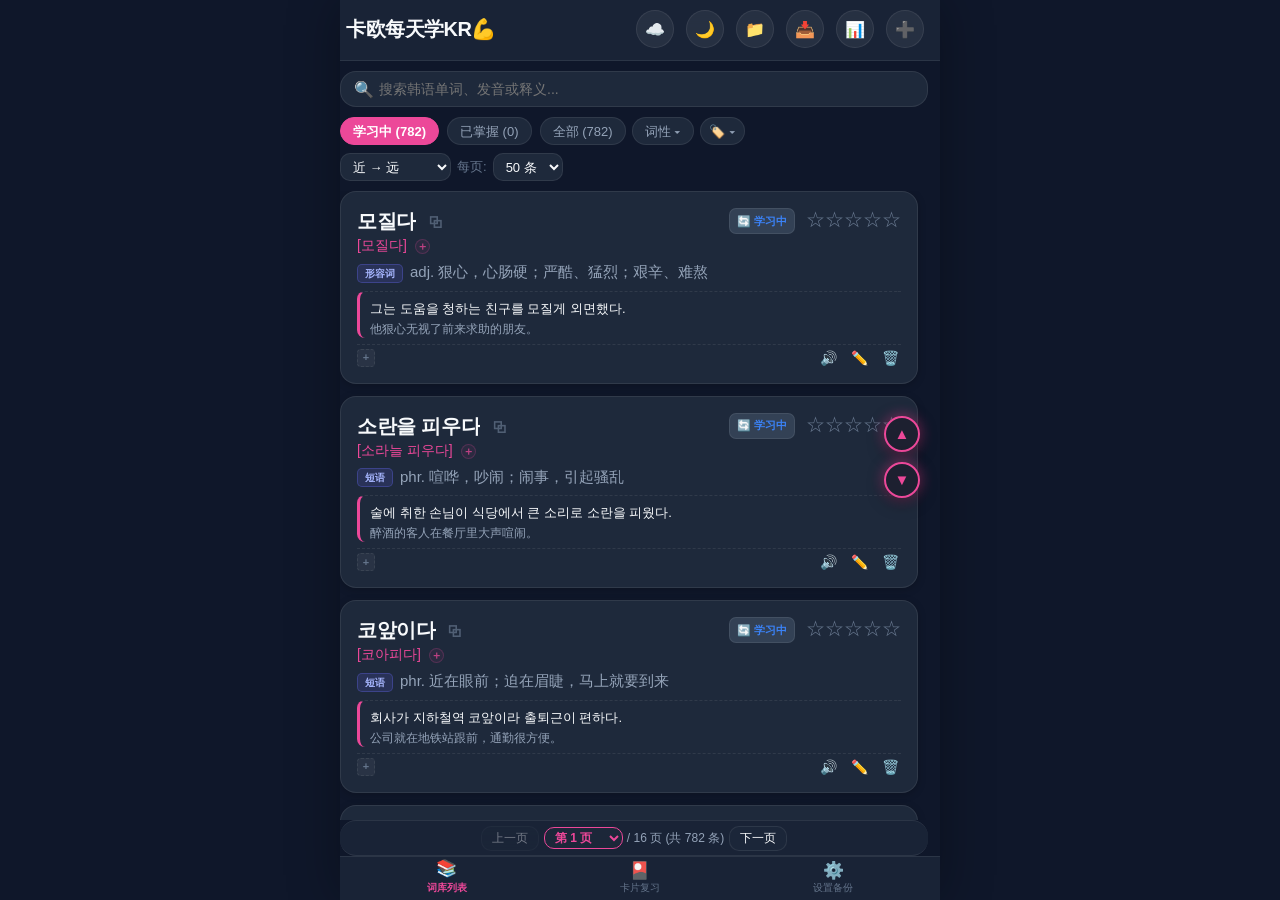
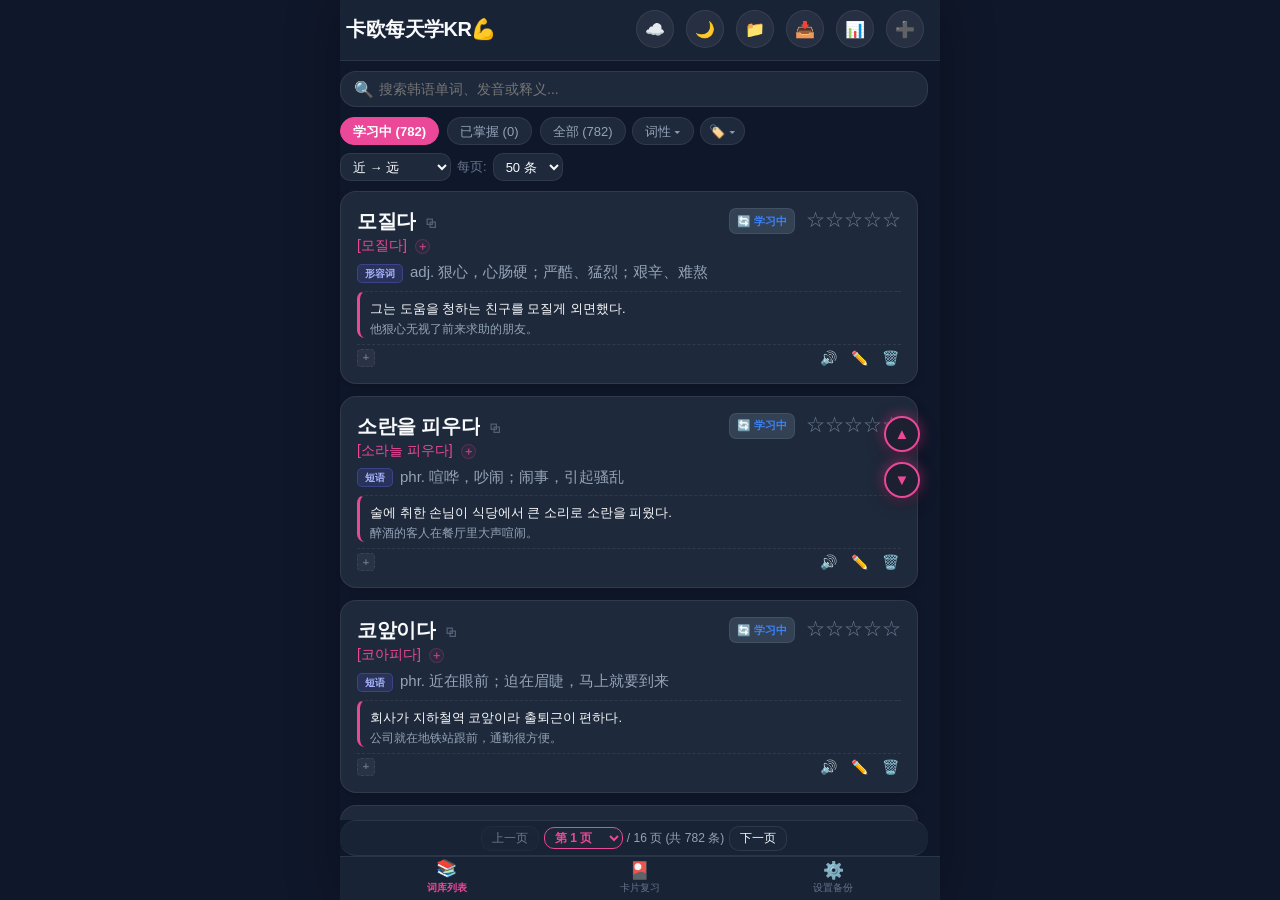
